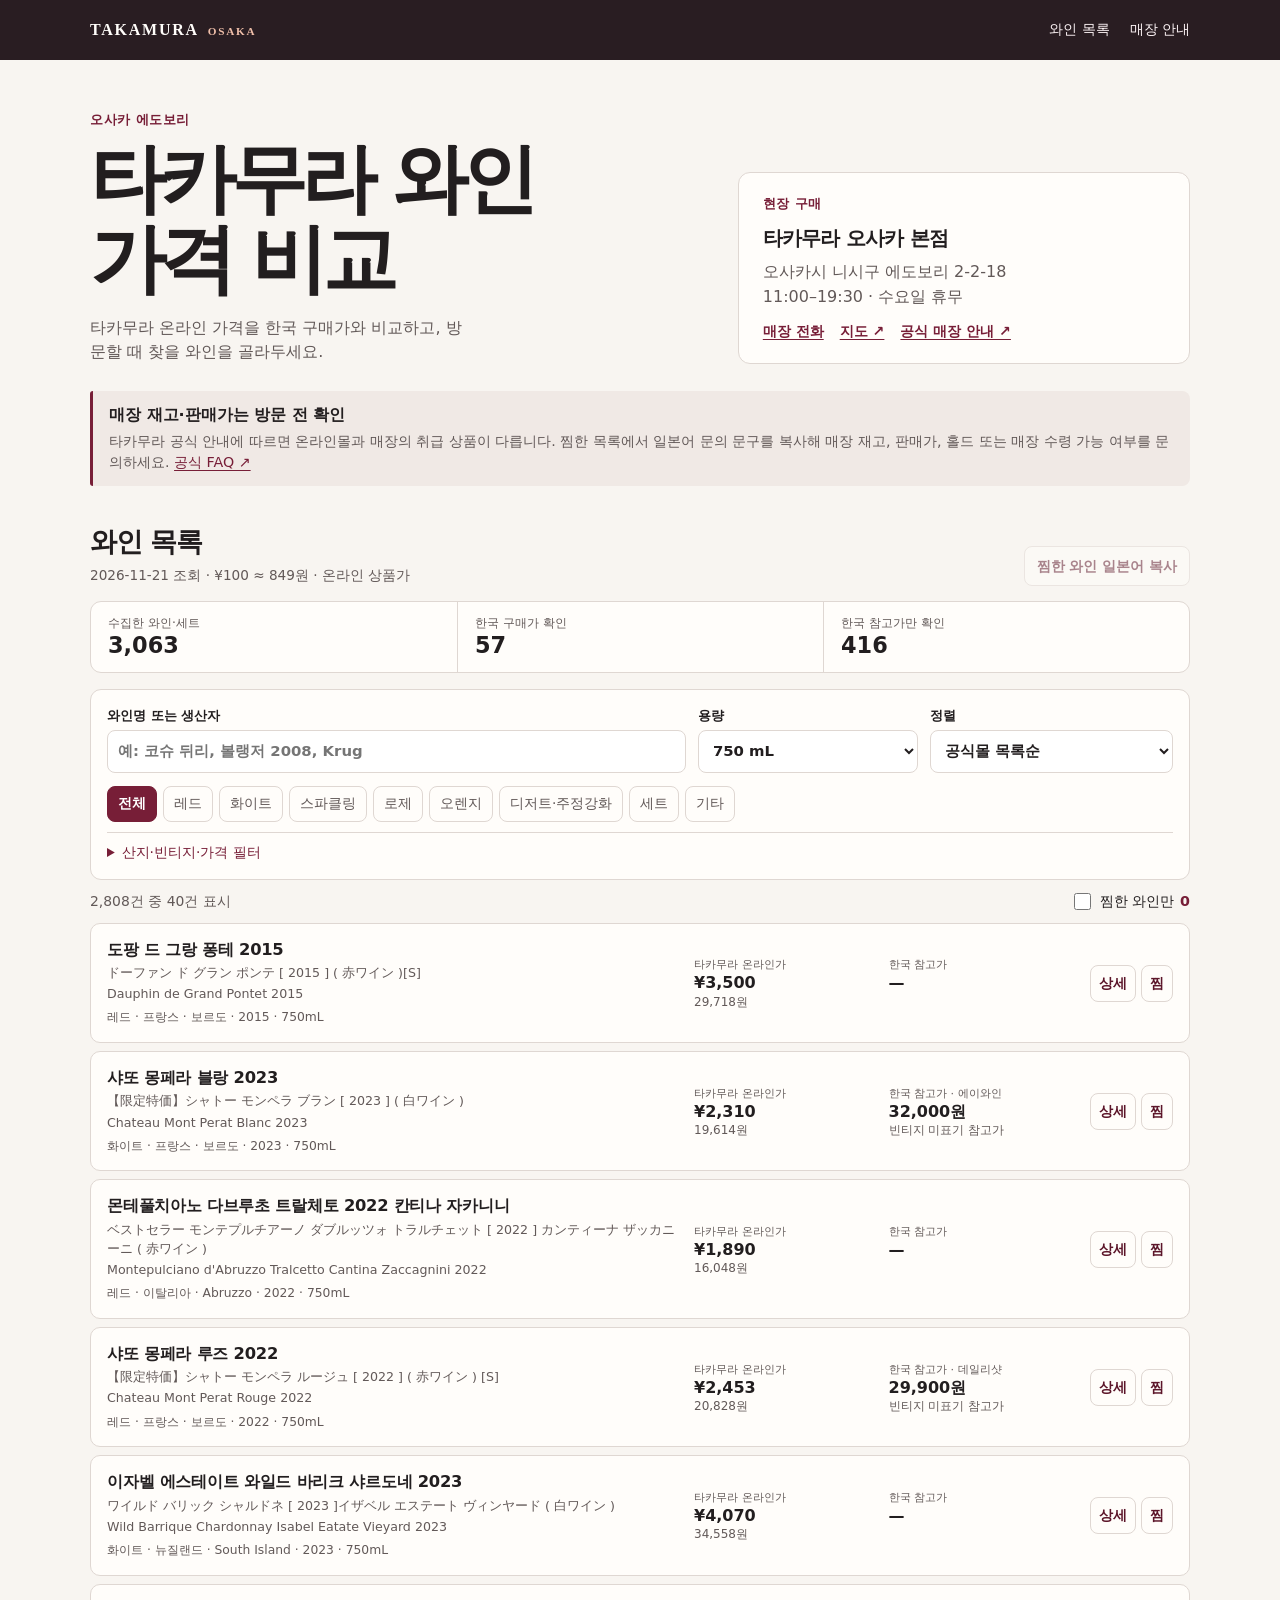
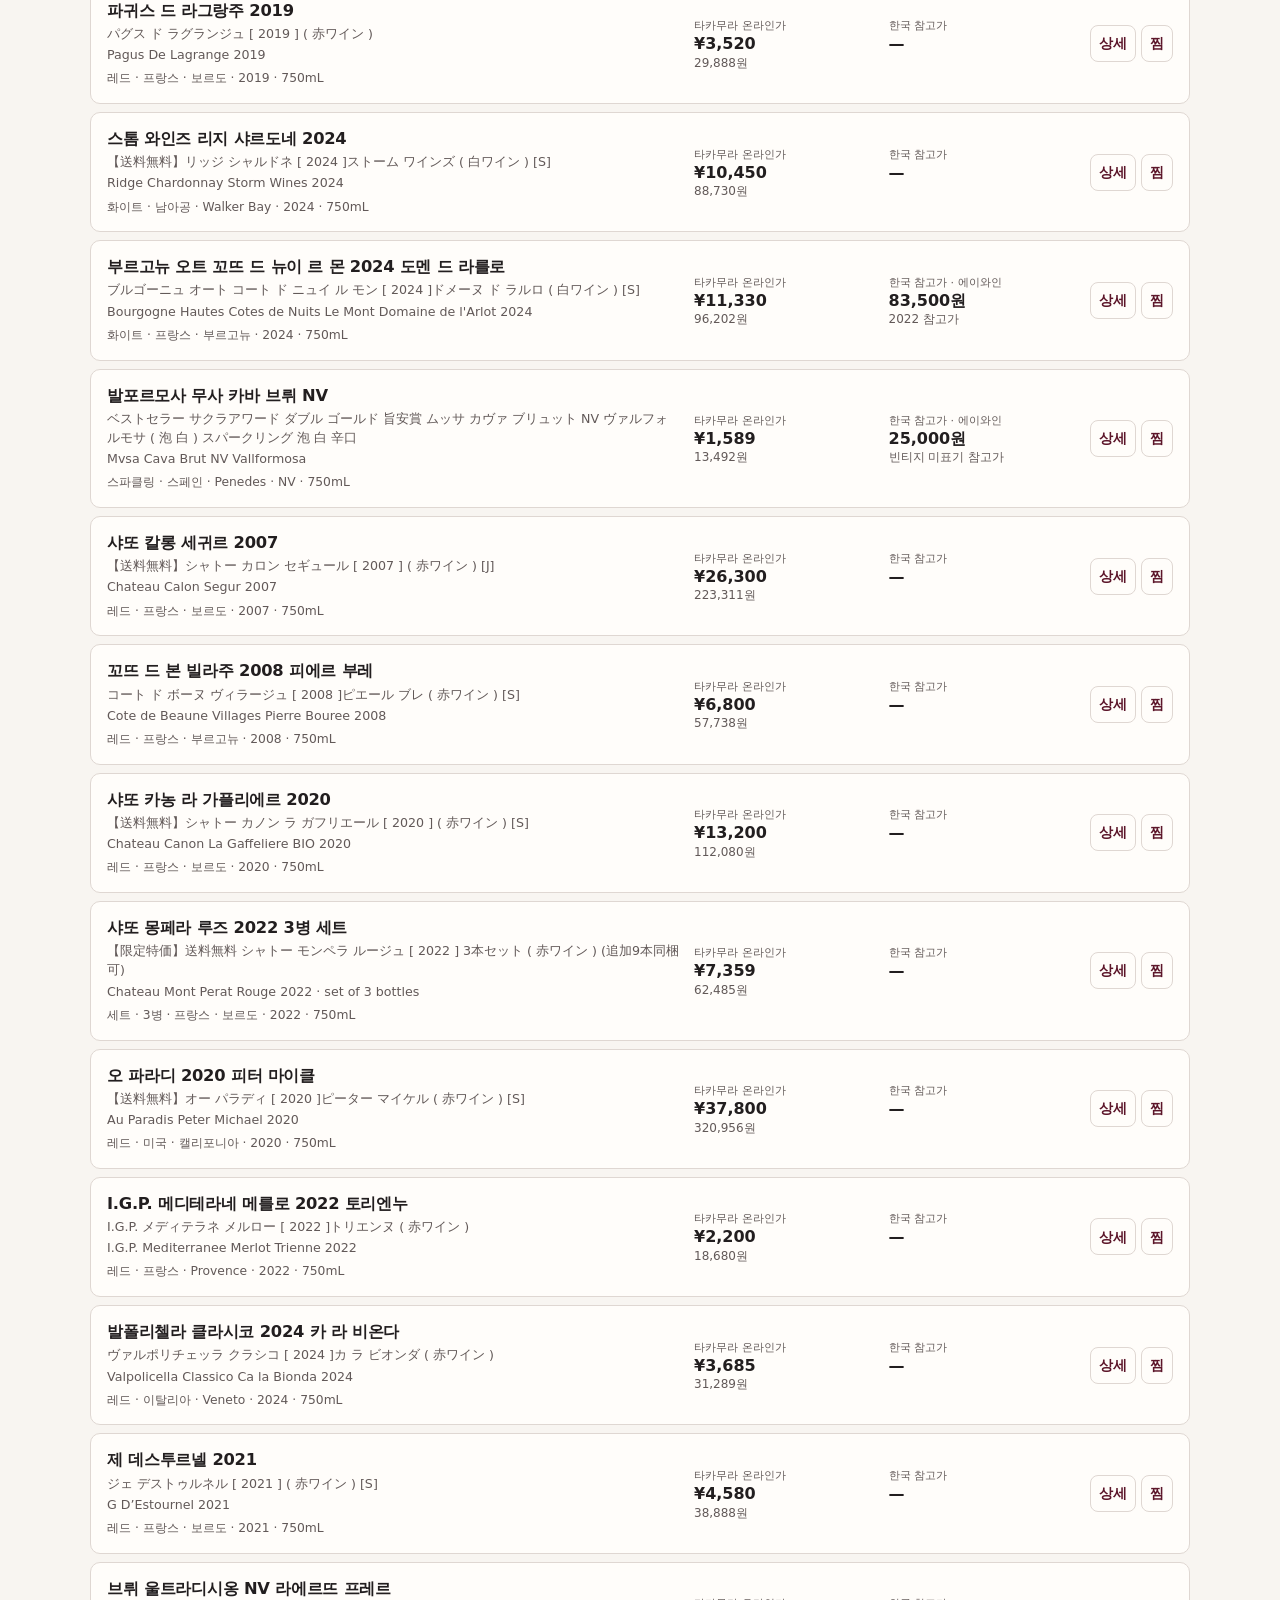
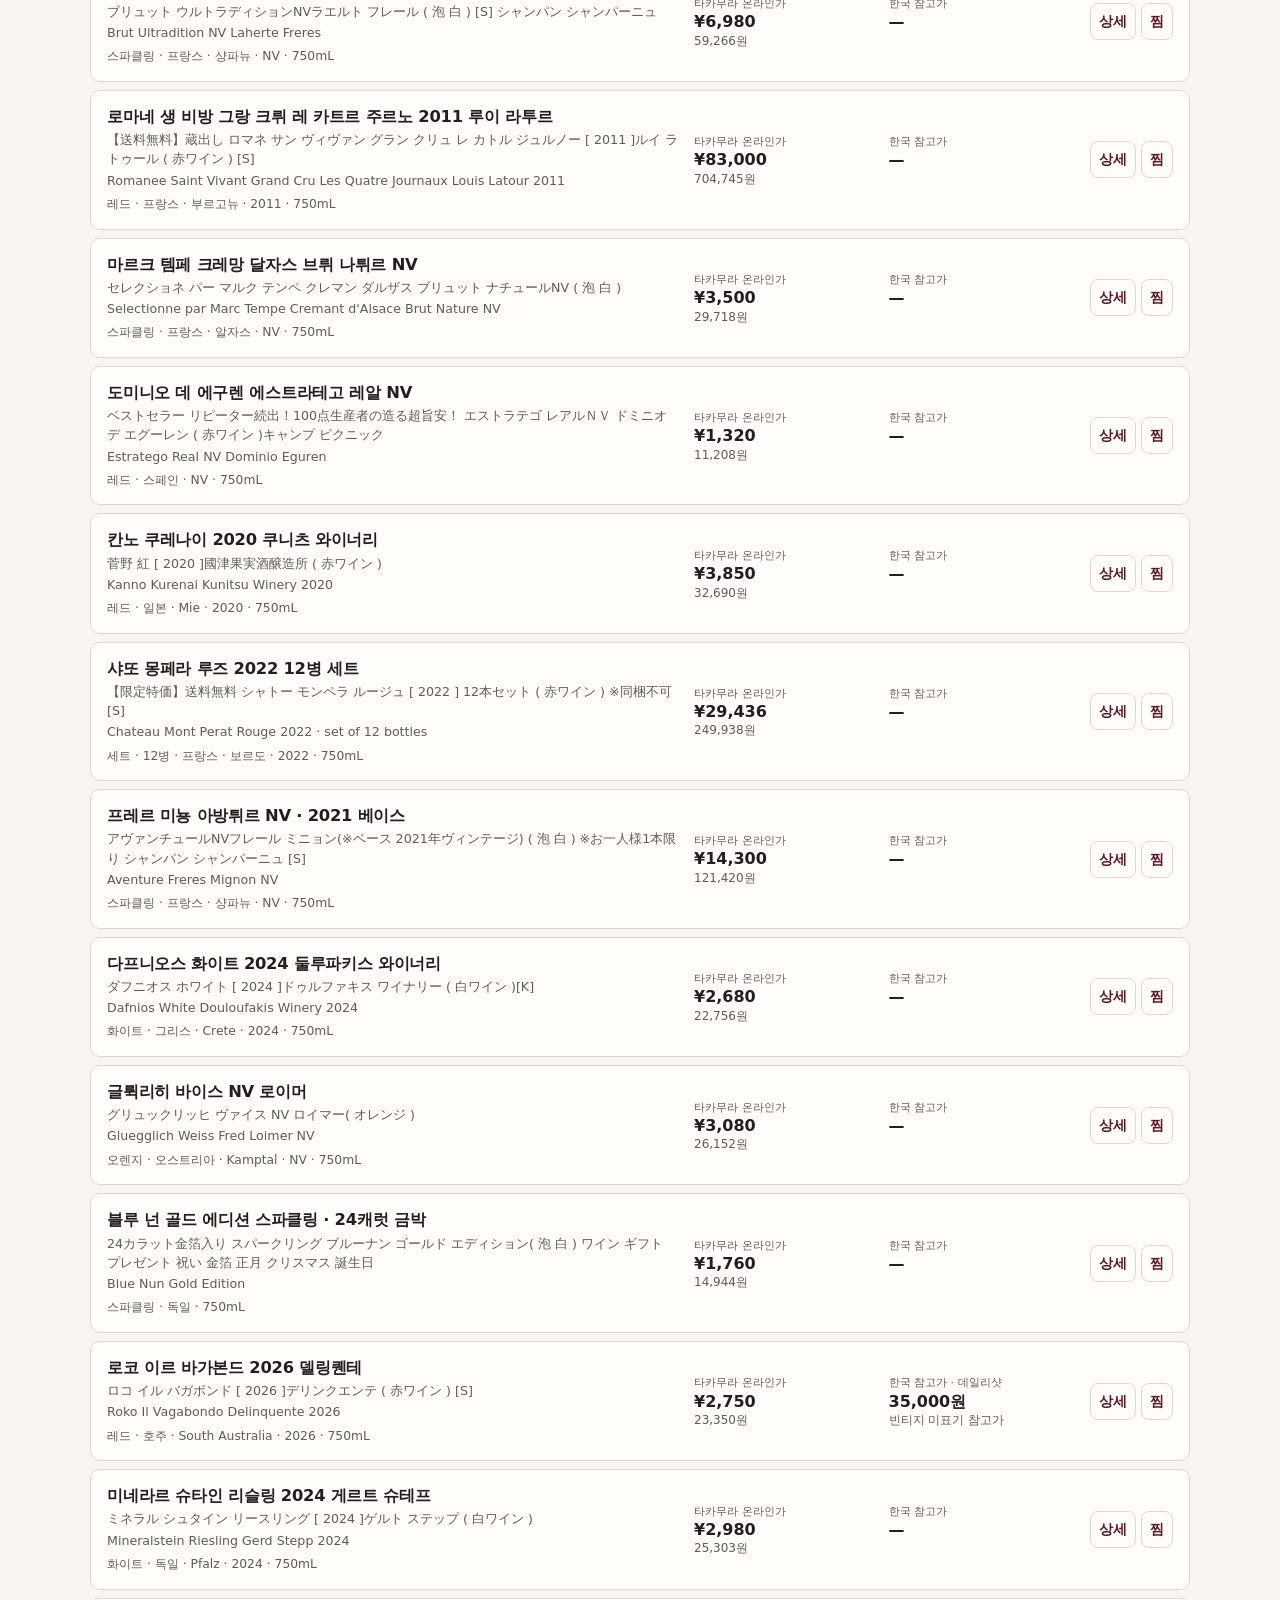
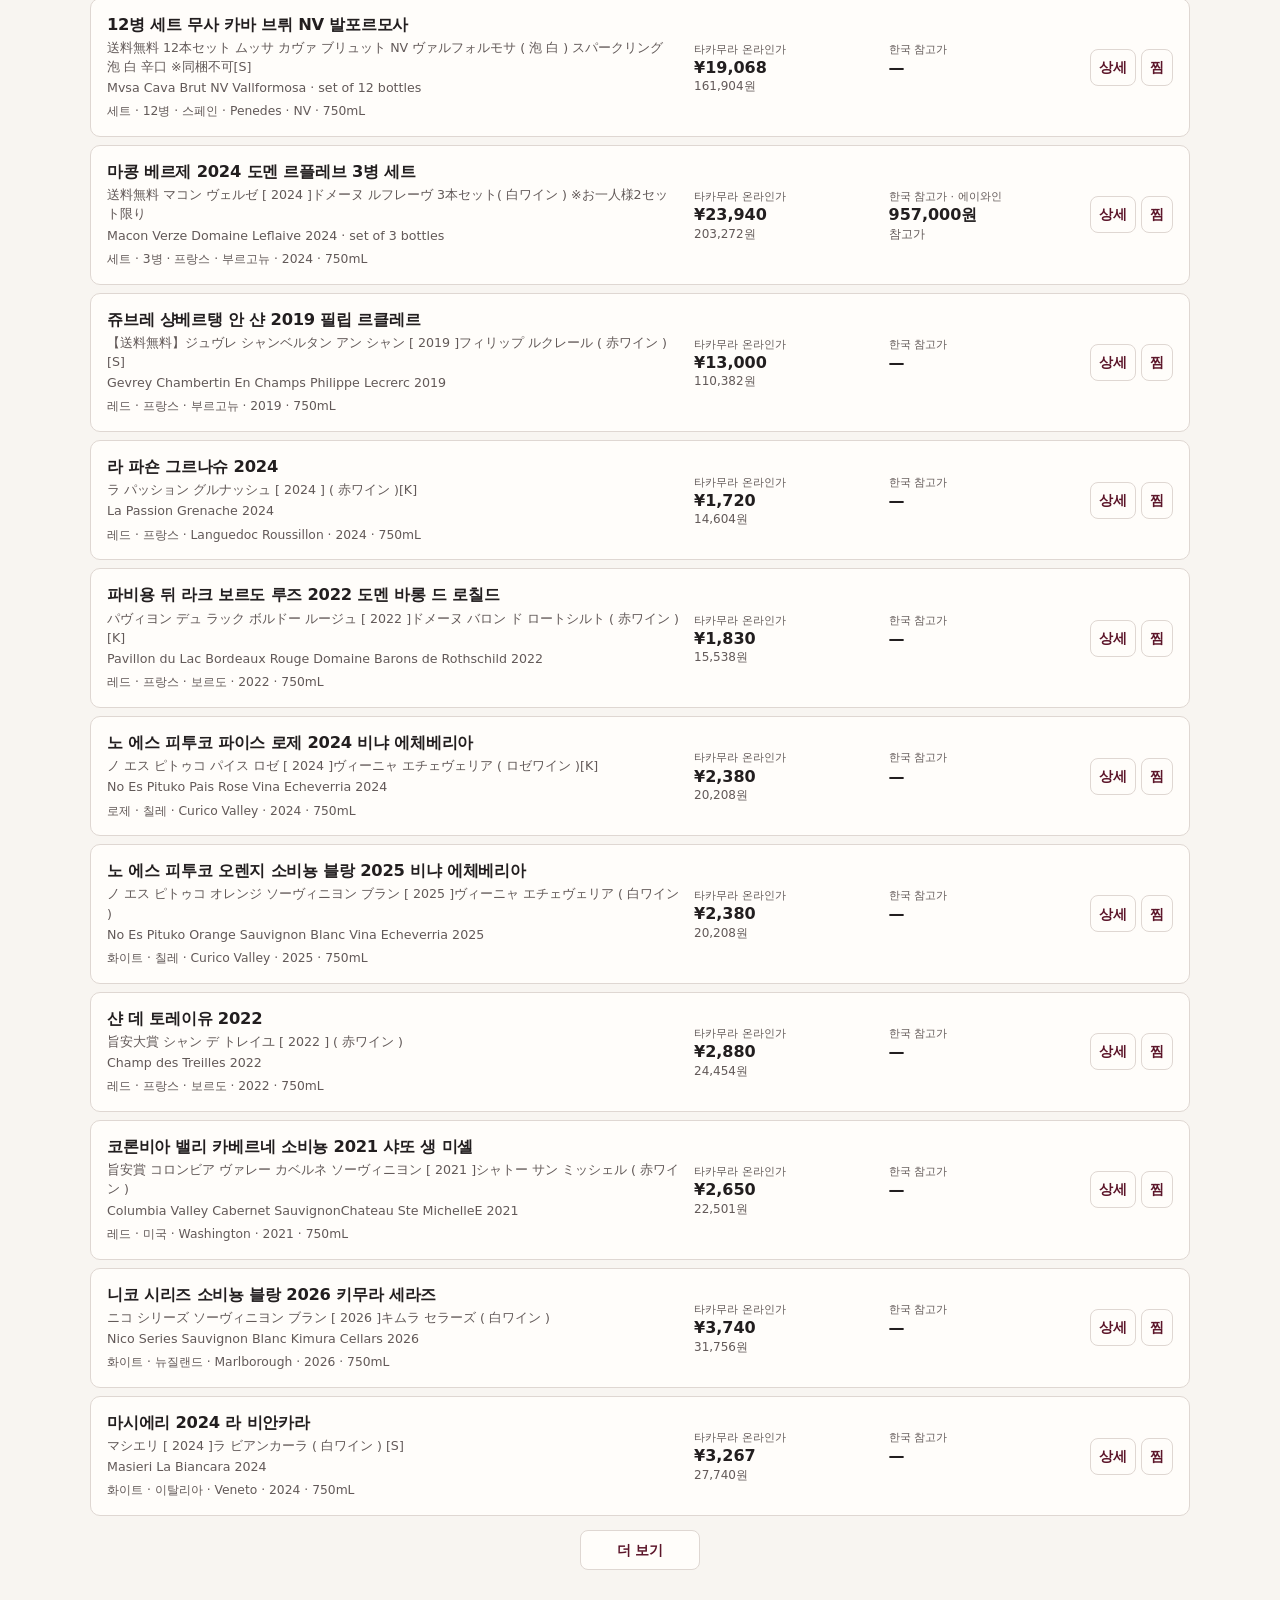
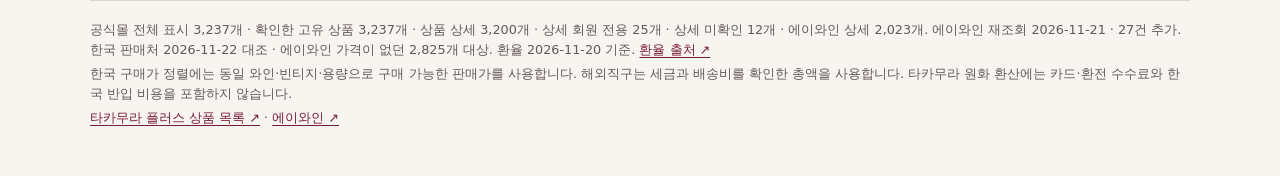
==== index.html @ c2192e4f "Correct Takamura bottle volumes and default to 750 mL" ====
<!doctype html>
<html lang="ko">
<head>
<meta charset="utf-8">
<meta name="viewport" content="width=device-width,initial-scale=1">
<meta name="description" content="오사카 타카무라 와인을 에이와인 가격과 대조하고 매장 방문 목록을 만드는 대시보드">
<title>오사카 타카무라 와인 가격 비교</title>
<style>
:root {
  color-scheme:light;
  --ink:#221e1f;
  --muted:#625958;
  --line:#dfd7d2;
  --paper:#f8f5f1;
  --white:#fffdfa;
  --accent:#771e37;
  --accent-dark:#5c162a;
  --soft:#f3e6e9;
  --positive:#176043;
  font-family:"Pretendard Variable","Noto Sans KR",system-ui,sans-serif;
  line-height:1.52;
}

* {
  box-sizing:border-box;
}

body {
  margin:0;
  color:var(--ink);
  background:var(--paper);
}

[hidden] {
  display:none!important;
}

a {
  color:var(--accent);
  text-underline-offset:.2em;
}

button,select,input {
  font:inherit;
}

button {
  cursor:pointer;
}

button:disabled {
  cursor:default;
  opacity:.5;
}

button:focus-visible,a:focus-visible,select:focus-visible,input:focus-visible,summary:focus-visible {
  outline:3px solid #ac5870;
  outline-offset:2px;
}

.wrap {
  width:min(1100px,calc(100% - 48px));
  margin-inline:auto;
}

.top {
  background:#291d22;
  color:var(--white);
}

.header {
  min-height:60px;
  display:flex;
  align-items:center;
  justify-content:space-between;
  gap:16px;
}

.brand {
  color:inherit;
  text-decoration:none;
  letter-spacing:.11em;
  font-family:Georgia,serif;
  font-weight:bold;
}

.brand em {
  color:#efbea9;
  font-size:.7em;
  font-style:normal;
  margin-left:4px;
}

.header nav {
  display:flex;
  gap:20px;
}

.header nav a {
  color:#fcf3f5;
  text-decoration:none;
  font-size:.88rem;
}

.intro {
  display:grid;
  grid-template-columns:1.15fr .85fr;
  align-items:end;
  gap:36px;
  padding:50px 0 27px;
}

.kicker {
  color:var(--accent);
  font-weight:750;
  letter-spacing:.04em;
  margin:0 0 9px;
  font-size:.81rem;
}

.intro h1 {
  font-size:clamp(2.3rem,6vw,4.75rem);
  line-height:1.06;
  margin:0;
  letter-spacing:-.075em;
}

.intro-copy {
  color:var(--muted);
  max-width:38ch;
  margin:16px 0 0;
}

.visit {
  border:1px solid var(--line);
  background:var(--white);
  padding:21px 24px;
  border-radius:12px;
  scroll-margin-top:10px;
}

.visit h2,.section-head h2 {
  margin:0;
  letter-spacing:-.04em;
}

.visit h2 {
  font-size:1.26rem;
}

.visit p:not(.kicker) {
  margin:7px 0 12px;
  color:var(--muted);
}

.links {
  display:flex;
  gap:10px 16px;
  flex-wrap:wrap;
  font-size:.88rem;
  font-weight:650;
}

.notice {
  background:#f0e9e5;
  border-left:3px solid var(--accent);
  padding:12px 16px;
  border-radius:3px 8px 8px 3px;
  margin:0 0 35px;
}

.notice p {
  margin:3px 0 0;
  font-size:.89rem;
  color:var(--muted);
}

.section-head {
  display:flex;
  align-items:flex-end;
  justify-content:space-between;
  gap:12px;
  margin-bottom:15px;
}

.section-head h2 {
  font-size:1.7rem;
}

.muted {
  color:var(--muted);
  font-size:.85rem;
  margin:3px 0 0;
}

.secondary,.primary {
  min-height:40px;
  padding:7px 12px;
  border-radius:8px;
  font-size:.86rem;
  font-weight:650;
}

.secondary {
  color:var(--accent-dark);
  border:1px solid var(--line);
  background:var(--white);
}

.secondary:hover:enabled {
  background:var(--soft);
}

.primary {
  color:white;
  background:var(--accent);
  border:1px solid var(--accent);
}

.primary:hover {
  background:var(--accent-dark);
}

.stats {
  display:grid;
  grid-template-columns:repeat(3,1fr);
  border:1px solid var(--line);
  border-radius:11px;
  overflow:hidden;
  background:var(--white);
  margin-bottom:16px;
}

.stat {
  padding:12px 17px;
}

.stat+ .stat {
  border-left:1px solid var(--line);
}

.stat span {
  display:block;
  color:var(--muted);
  font-size:.77rem;
}

.stat strong {
  font-size:1.4rem;
  line-height:1.15;
  font-variant-numeric:tabular-nums;
}

.controls {
  border:1px solid var(--line);
  padding:16px;
  border-radius:11px;
  background:var(--white);
}

.control-main {
  display:grid;
  grid-template-columns:minmax(0,1fr) minmax(172px,.38fr) minmax(180px,.42fr);
  gap:12px;
}

.controls label {
  display:grid;
  gap:4px;
  font-size:.82rem;
  font-weight:650;
}

.controls select,.controls input:not([type=checkbox]) {
  min-width:0;
  width:100%;
  min-height:43px;
  color:var(--ink);
  background:#fff;
  border:1px solid var(--line);
  border-radius:8px;
  padding:6px 10px;
  font-size:.93rem;
}

.types {
  display:flex;
  gap:6px;
  flex-wrap:wrap;
  margin:13px 0 2px;
}

.type {
  border:1px solid var(--line);
  border-radius:8px;
  background:var(--white);
  padding:5px 10px;
  min-height:36px;
  font-size:.86rem;
  color:var(--muted);
}

.type[aria-pressed=true] {
  color:white;
  background:var(--accent);
  border-color:var(--accent);
  font-weight:650;
}

.filters {
  margin-top:10px;
  border-top:1px solid var(--line);
  padding-top:9px;
}

.filters summary {
  color:var(--accent);
  font-size:.86rem;
  cursor:pointer;
}

.filter-grid {
  display:grid;
  grid-template-columns:repeat(4,minmax(0,1fr));
  gap:10px;
  margin-top:10px;
  align-items:end;
}

.result-head {
  display:flex;
  justify-content:space-between;
  align-items:center;
  gap:10px;
  margin:10px 0;
}

.result-head p {
  margin:0;
  color:var(--muted);
  font-size:.87rem;
}

.saved-only {
  font-size:.89rem;
  display:flex;
  align-items:center;
  gap:6px;
  white-space:nowrap;
  cursor:pointer;
}

.saved-only input {
  accent-color:var(--accent);
  width:17px;
  height:17px;
}

.saved-only span {
  font-variant-numeric:tabular-nums;
  color:var(--accent);
  font-weight:bold;
}

.results {
  display:grid;
  gap:8px;
}

.wine {
  padding:15px 16px;
  display:grid;
  grid-template-columns:minmax(0,1.5fr) minmax(0,1fr) auto;
  gap:14px;
  align-items:center;
  border:1px solid var(--line);
  border-radius:10px;
  background:var(--white);
}

.wine h3 {
  font-size:1.02rem;
  letter-spacing:-.015em;
  margin:0;
  overflow-wrap:anywhere;
  line-height:1.3;
}

.original-names {
  font-size:.79rem;
  margin:3px 0 5px;
  color:var(--muted);
  overflow-wrap:anywhere;
}

.original-names p {
  margin:0;
}

.original-names p+p {
  margin-top:2px;
}

.meta {
  font-size:.77rem;
  color:var(--muted);
  margin:5px 0 0;
}

.meta span+span::before {
  content:" · ";
}

.prices {
  display:grid;
  grid-template-columns:repeat(2,minmax(0,1fr));
  gap:7px;
  margin:0;
}

.prices div {
  min-width:0;
}

.prices dt {
  font-size:.7rem;
  color:var(--muted);
  white-space:nowrap;
}

.prices dd {
  margin:0;
  font-weight:750;
  font-variant-numeric:tabular-nums;
  font-size:1rem;
  line-height:1.22;
  overflow-wrap:anywhere;
}

.prices small {
  font-weight:500;
  font-size:.75rem;
  display:block;
  margin-top:2px;
  color:var(--muted);
}

.prices .saving {
  color:var(--positive);
  font-weight:750;
}

.prices .premium {
  color:var(--accent);
  font-weight:650;
}

.wine-actions {
  display:flex;
  gap:5px;
  justify-content:flex-end;
}

.wine-actions button {
  white-space:nowrap;
  min-height:37px;
  padding:5px 8px;
}

.wine-actions [aria-pressed=true] {
  background:var(--soft);
  border-color:#bd8595;
}

.footer {
  color:var(--muted);
  font-size:.8rem;
  margin:30px 0;
  padding:14px 0;
  border-top:1px solid var(--line);
}

.footer p {
  margin:5px 0;
}

#more {
  display:block;
  margin:14px auto 0;
  min-width:120px;
}

#empty {
  padding:22px;
  border:1px dashed var(--line);
  border-radius:10px;
  text-align:center;
  color:var(--muted);
}

#visit,#catalog {
  scroll-margin-top:20px;
}

dialog {
  width:min(560px,calc(100% - 25px));
  border:1px solid var(--line);
  border-radius:12px;
  padding:18px 20px;
  background:var(--white);
  color:var(--ink);
  max-height:min(90dvh,700px);
  overflow:auto;
}

dialog::backdrop {
  background:#22131ab8;
}

dialog h2 {
  margin:0;
  font-size:1.4rem;
  line-height:1.22;
  overflow-wrap:anywhere;
}

dialog p {
  margin:7px 0;
  overflow-wrap:anywhere;
}

dialog h3 {
  margin:14px 0 4px;
  font-size:1rem;
}

dialog textarea {
  width:100%;
  border:1px solid var(--line);
  border-radius:8px;
  background:var(--paper);
  padding:8px;
  font-size:.85rem;
  color:var(--ink);
  min-height:98px;
}

.dialog-actions {
  display:flex;
  flex-wrap:wrap;
  gap:8px;
  margin-top:10px;
}

.toast {
  position:fixed;
  z-index:4;
  inset:auto 12px 12px;
  margin:0 auto;
  width:max-content;
  max-width:calc(100vw - 24px);
  background:#291d22;
  color:white;
  padding:9px 13px;
  border-radius:8px;
  font-size:.88rem;
}

@media(max-width:740px) {
  .wrap {
    width:calc(100% - 28px);
  }
  .intro {
    grid-template-columns:1fr;
    gap:15px;
    padding:27px 0 17px;
  }
  .intro h1 br {
    display:none;
  }
  .intro h1 {
    font-size:clamp(2rem,7.5vw,3.4rem);
  }
  .intro-copy {
    margin-top:9px;
  }
  .visit {
    padding:13px 15px;
  }
  .visit p:not(.kicker) {
    margin:3px 0 8px;
  }
  .notice {
    margin-bottom:23px;
  }
  .wine {
    grid-template-columns:minmax(0,1fr) auto;
    gap:8px 10px;
    padding:12px;
  }
  .wine>div:first-child {
    grid-column:1 / -1;
  }
  .prices {
    grid-template-columns:repeat(2,minmax(0,1fr));
    gap:8px;
  }
  .wine-actions {
    align-self:end;
  }
  .control-main {
    grid-template-columns:repeat(2,minmax(0,1fr));
  }
  .search-label {
    grid-column:1 / -1;
  }
  .filter-grid {
    grid-template-columns:repeat(2,minmax(0,1fr));
  }
}

@media(max-width:385px) {
  .header nav {
    gap:9px;
  }
  .header nav a {
    font-size:.79rem;
  }
  .controls {
    padding:11px;
  }
  .control-main {
    grid-template-columns:1fr;
  }
  .wine {
    grid-template-columns:1fr;
  }
  .wine-actions {
    justify-content:flex-start;
  }
  .section-head {
    align-items:start;
  }
  .stat {
    padding:9px 7px;
  }
  .stat strong {
    font-size:1.14rem;
  }
  .stat span {
    font-size:.7rem;
  }
}


</style>
</head>
<body>
<header class="top"><div class="wrap header">
  <a class="brand" href="#top">TAKAMURA <em>OSAKA</em></a>
  <nav aria-label="페이지 이동"><a href="#catalog">와인 목록</a><a href="#visit">매장 안내</a></nav>
</div></header>
<main id="top" class="wrap">
  <section class="intro" aria-labelledby="title">
    <div><p class="kicker">오사카 에도보리</p><h1 id="title">타카무라 와인<br>가격 비교</h1><p class="intro-copy">타카무라 온라인 가격을 한국 구매가와 비교하고, 방문할 때 찾을 와인을 골라두세요.</p></div>
    <section class="visit" id="visit" aria-labelledby="visit-title">
      <p class="kicker">현장 구매</p><h2 id="visit-title">타카무라 오사카 본점</h2>
      <p>오사카시 니시구 에도보리 2-2-18<br>11:00–19:30 · 수요일 휴무</p>
      <div class="links"><a href="tel:+81664433519">매장 전화</a><a target="_blank" rel="noopener" href="https://www.google.com/maps/search/?api=1&amp;query=TAKAMURA+Wine+%26+Coffee+Roasters+Osaka+Edobori">지도 ↗</a><a target="_blank" rel="noopener" href="https://takamuranet.com/shopinfo.html">공식 매장 안내 ↗</a></div>
    </section>
  </section>
  <aside class="notice"><strong>매장 재고·판매가는 방문 전 확인</strong><p>타카무라 공식 안내에 따르면 온라인몰과 매장의 취급 상품이 다릅니다. 찜한 목록에서 일본어 문의 문구를 복사해 매장 재고, 판매가, 홀드 또는 매장 수령 가능 여부를 문의하세요. <a target="_blank" rel="noopener" href="https://takamuraplus.jp/html/page1.html">공식 FAQ ↗</a></p></aside>
  <section id="catalog" aria-labelledby="catalog-title">
    <div class="section-head"><div><h2 id="catalog-title">와인 목록</h2><p id="snapshot" class="muted"></p></div><button type="button" id="copy-list" class="secondary" disabled>찜한 와인 일본어 복사</button></div>
    <div class="stats" id="stats" aria-label="조사 범위"></div>
    <div class="controls">
      <div class="control-main">
        <label class="search-label">와인명 또는 생산자<input type="search" id="search" placeholder="예: 코슈 뒤리, 볼랭저 2008, Krug"></label>
        <label>용량<select id="volume"><option value="750" selected>750 mL</option><option value="large">대용량 · 1,500 mL 이상</option><option value="">전체 용량</option></select></label>
        <label class="sort-label">정렬<select id="sort">
          <option value="catalog">공식몰 목록순</option><option value="kr-pct">한국 구매가 대비 절약률 큰 순</option><option value="kr-savings">한국 구매가 대비 절약액 큰 순</option><option value="yen-asc">타카무라 가격 낮은 순</option><option value="yen-desc">타카무라 가격 높은 순</option><option value="pct">에이와인 대비 절약률 큰 순</option><option value="savings">에이와인 대비 절약액 큰 순</option><option value="estimated">에이와인 대비 절약률 (750mL 가정 포함)</option><option value="awine-asc">에이와인 가격 낮은 순</option><option value="oldest">오래된 빈티지 순</option>
        </select></label>
      </div>
      <div class="types" id="types" aria-label="와인 종류"></div>
      <details class="filters"><summary>산지·빈티지·가격 필터</summary><div class="filter-grid">
        <label>국가<select id="country"><option value="">전체</option></select></label>
        <label>산지<select id="region"><option value="">전체</option></select></label>
        <label>빈티지<select id="vintage"><option value="">전체</option><option value="old">2009년 이전</option></select></label>
        <label>한국 가격<select id="korea"><option value="">전체</option><option value="available">구매가 확인</option><option value="reference">참고가만 확인</option><option value="unmatched">가격 미확인</option></select></label>
        <label>에이와인 비교<select id="comparison"><option value="">전체</option><option value="exact">동일 조건</option><option value="reference">참고 가격</option><option value="unmatched">가격 미확인</option></select></label>
        <label>타카무라 온라인 재고<select id="stock"><option value="">전체</option><option value="available">온라인 주문 가능</option><option value="out">온라인 품절</option><option value="member">상품 상세 회원 전용</option><option value="unknown">미확인</option></select></label>
        <label>최저가 (엔)<input type="number" id="min" min="0" step="1" inputmode="numeric" placeholder="0"></label>
        <label>최고가 (엔)<input type="number" id="max" min="0" step="1" inputmode="numeric" placeholder="제한 없음"></label>
        <button type="button" id="reset" class="secondary">필터 초기화</button>
      </div></details>
    </div>
    <div class="result-head"><p id="count" aria-live="polite"></p><label class="saved-only"><input id="saved-only" type="checkbox">찜한 와인만 <span id="saved-count">0</span></label></div>
    <p id="empty" hidden>조건에 맞는 와인이 없습니다.</p><div id="results" class="results"></div>
    <button type="button" id="more" class="secondary" hidden>더 보기</button>
  </section>
  <footer class="footer"><p id="basis"></p><p>한국 구매가 정렬에는 동일 와인·빈티지·용량으로 구매 가능한 판매가를 사용합니다. 해외직구는 세금과 배송비를 확인한 총액을 사용합니다. 타카무라 원화 환산에는 카드·환전 수수료와 한국 반입 비용을 포함하지 않습니다.</p><p><a href="https://takamuraplus.jp/shopbrand/all_items/" target="_blank" rel="noopener">타카무라 플러스 상품 목록 ↗</a> · <a href="https://awine.kr/" target="_blank" rel="noopener">에이와인 ↗</a></p></footer>
</main>
<dialog id="wine-dialog" aria-labelledby="detail-title">
  <section id="detail-content"></section>
  <div class="dialog-actions"><button id="copy-wine" type="button" class="primary">일본어 문의 문구 복사</button><button id="close-dialog" type="button" class="secondary">닫기</button></div>
</dialog>
<p id="toast" class="toast" role="status" hidden></p>
<script id="wine-data" type="application/json">{"meta":{"catalogTotal":3237,"catalogPages":65,"listingCount":3237,"detailsCount":3200,"wineCount":3063,"memberOnly":25,"detailsUnavailable":12,"distinctListingCounts":[3237],"checkedDate":"2026-11-21","fx":{"krwPerYen":8.4909,"date":"2026-11-20","url":"https://kr.investing.com/currencies/jpy-krw-historical-data"},"awineRecheck":{"targets":1111,"candidatePages":1693,"readPages":1679,"date":"2026-11-21","added":27},"awinePages":2023,"exact":1,"reference":237,"sets":184,"pricedSets":9,"estimated":42,"korea":{"date":"2026-11-22","targets":2825,"purchase":56,"reference":179,"offers":1421,"pages":1482,"pagesByHost":{"m.kihya.com":272,"dailyshot.co":948,"gooddealwine.store":262},"candidates":1513},"wineNames":{"korean":3063,"englishSupplemented":188,"spellings":[["샤또","샤토"],["무똥","무통"],["로칠드","로쉴드","로트실트","롯쉴드"],["오브리옹","오 브리옹","오브리용","오브리온"],["라투르","라뚜르"],["퐁테 카네","뽕떼 까네","퐁테 까네","폰테 카네"],["피숑","피쏭"],["꽁떼스","콩테스","꽁테스"],["라랑드","랄랑드"],["꼬스 데스투르넬","코스 데스투르넬","코스 데스투르넬르","꼬스 데스뚜르넬"],["린치 바쥬","린치 바주","랑슈 바쥬"],["라스까스","라스 카즈","라스 카스"],["칼롱 세귀르","칼롱 세규르","깔롱 세귀르","칼롱 세기르"],["끌레르 밀롱","끄레르 밀롱","클레르 밀롱"],["팔머","팔메","팔메르"],["쥬브레","쥐브레","쥬브레이","주브레"],["샹베르탱","샹베르땡","샹베르텡"],["본 로마네","보느 로마네","보느로마네","본 로마니"],["뉘 생 조르주","뉘 쌩 조르쥐","뉘 쌩 조르주"],["샹볼 뮈지니","샹볼 뮈지니에","샹볼 뮤지니"],["퓔리니","뿔리니","풀리니","퓔리니에"],["몽라쉐","몽라셰","몽라체","몽라쎄"],["샤사뉴","샤샤뉴","샤싸뉴"],["뫼르소","뫼르쏘","므르소"],["꼬르통","코르통","꼬르똥"],["부르고뉴","부르고뉘","버건디"],["그랑 크뤼","그랑 크루"],["프리미에 크뤼","프리미에 크루","프르미에 크뤼","프리미어 크뤼"],["끌로","클로"],["도멘","도메인"],["샤르도네","샤도네이","샤도네","샤르도네이"],["카베르네","까베르네","카버네","까버네"],["소비뇽","쇼비뇽"],["메를로","멜롯","메를롯","메를로트"],["피노 누아","피노 누아르"],["슈냉","쉐냉"],["뮈스카데","뮤스카데"],["뫼니에","뮈니에","뮤니에"],["샹파뉴","샴페인","상파뉴"],["뀌베","큐베","퀴베"],["브뤼","브뤼트","브룻"],["비에이 비뉴","비에유 비뉴","비에유 빈뉴","비에이 빈뉴"],["노즈","노제"],["루즈","루주"],["쁘띠","프티","프띠","쁘티"],["꼬뜨","코트","꼬트","코뜨"],["볼랭저","볼랭져","볼링저","볼랑제"],["라에르뜨","라에르트","라헤르트","라에르떼"],["로드레","로데레르","로더러","로드레르"],["돔 페리뇽","동 페리뇽","돈 페리뇽"],["크룩","크루그","크뤽"],["살롱","살론"],["셀로스","셀로쓰"],["베레슈","베레쉬"],["들라모뜨","델라모뜨","델라모트","들라모트"],["루이나","뤼나르","루이나르"],["폴 로저","뽈 로제","폴 로제"],["로랑 페리에","로랑 페리어"],["끼안티","키안티","치안티"],["바롤로","바로로"],["사시까이아","사시카이아"],["오퍼스 원","오푸스 원","오파스 원"],["오버추어","오버츄어"],["케이머스","케이무스"],["코슈 뒤리","코쉬 뒤리","코슈 듀리"],["푸리에","후리에","푸리예"],["필립 파칼레","필리프 파칼레","필립 빠칼레"],["프레데릭 코사르","프레데릭 코사르트"],["아르망 루소","아르망 루쏘"],["아르누 라쇼","아르노 라쇼","아흐누 라쇼"],["르플레브","르플레브르"],["메오 까뮈제","메오 카뮈제","메오 카뮤제"],["프리에르 로크","프리외레 로크","프리외레 록","프리외레 호끄","프리에르 록"],["라브노","라브노우"],["르루아","르로이","르루와"],["조르주 루미에","조르쥬 루미에"],["리아르","리야르"],["부샤르","부샤"],["조셉","조제프"],["쥘리앵","줄리앙","쥴리앙"],["콜랭","콜린","꼴랭"],["뱅상","방상","뱅쌍"],["벨 에포크","벨 에뽀끄","벨 에포끄"],["논빈티지","논빈"],["알디","아르디"],["매그넘","마그넘"]]}},"wines":[{"id":"000000022088","jp":"送料無料 47弾 金賞＋シャトー モンペラ入り！ボルドー満喫 10本 赤ワイン セット (追加2本同梱可) [T]","yen":12800,"onlineStock":"available","url":"https://takamuraplus.jp/shopdetail/000000022088/","en":"","vivino":null,"country":"프랑스","region":"보르도","area":"","producer":"","vintage":null,"type":"set","volume":null,"pack":null,"koName":"샤또 몽페라와 금상 수상 보르도 레드 세트 47탄 · 10병","enName":"Bordeaux Red Discovery Set with Château Mont-Pérat and Gold Medal Wines, Edition 47 · 10 bottles","enNameSupplemented":true,"koAliases":["47弾 금상 + 샤또 몽페라 入리! 보르도 満喫 10本 레드 와인 세트"]},{"id":"000000024948","jp":"ドーファン ド グラン ポンテ [ 2015 ] ( 赤ワイン )[S]","yen":3500,"onlineStock":"available","url":"https://takamuraplus.jp/shopdetail/000000024948/","en":"Dauphin de Grand Pontet","vivino":null,"country":"프랑스","region":"보르도","area":"フランス／ボルドー／サンテミリオン","producer":"シャトー グラン ポンテ","vintage":"2015","type":"red","volume":750,"pack":null,"koName":"도팡 드 그랑 퐁테 2015","enName":"Dauphin de Grand Pontet 2015","koAliases":["샤또 그랑 퐁테"]},{"id":"000000033604","jp":"【限定特価】シャトー モンペラ ブラン [ 2023 ] ( 白ワイン )","yen":2310,"onlineStock":"available","url":"https://takamuraplus.jp/shopdetail/000000033604/","en":"Chateau Mont Perat Blanc","vivino":null,"country":"프랑스","region":"보르도","area":"フランス／ボルドー／コート ド ボルドー","producer":"シャトーモンペラ","vintage":"2023","type":"white","volume":750,"pack":null,"awine":{"url":"https://awine.kr/wine/샤또-몽페라-블랑-chateau-mont-perat-blanc/","name":"샤또 몽페라 블랑","en":"Chateau Mont Perat blanc","price":32000,"stock":"available","vintage":null,"volume":null,"pack":false,"date":"2026-11-21","status":"reference","estimated":false,"notes":["빈티지 미표기","용량 미표기"]},"koName":"샤또 몽페라 블랑 2023","enName":"Chateau Mont Perat Blanc 2023","koAliases":["샤또 몽페라"]},{"id":"000000005689","jp":"ベストセラー モンテプルチアーノ ダブルッツォ トラルチェット [ 2022 ] カンティーナ ザッカニーニ ( 赤ワイン )","yen":1890,"onlineStock":"available","url":"https://takamuraplus.jp/shopdetail/000000005689/","en":"Montepulciano d'Abruzzo Tralcetto Cantina Zaccagnini","vivino":null,"country":"이탈리아","region":"Abruzzo","area":"イタリア／アブルッツォ","producer":"カンティーナ・ザッカニーニ","vintage":"2022","type":"red","volume":750,"pack":null,"koName":"몬테풀치아노 다브루초 트랄체토 2022 칸티나 자카니니","enName":"Montepulciano d'Abruzzo Tralcetto Cantina Zaccagnini 2022","koAliases":["칸티나 자카니니"]},{"id":"000000006354","jp":"送料無料 第178弾 タカムラ スタッフ厳選！！自慢の 金賞ボルドー６本 赤ワイン セット[T]","yen":7980,"onlineStock":"available","url":"https://takamuraplus.jp/shopdetail/000000006354/","en":"","vivino":null,"country":"프랑스","region":"보르도","area":"","producer":"","vintage":null,"type":"set","volume":null,"pack":null,"koName":"타카무라 엄선 금상 수상 보르도 레드 세트 178탄 · 6병","enName":"Takamura Gold Medal Bordeaux Red Selection, Edition 178 · 6 bottles","enNameSupplemented":true,"koAliases":["第178弾 타카무라 스타프 엄선 !!自慢노 금상 보르도 6本 레드 와인 세트"]},{"id":"000000031771","jp":"【限定特価】シャトー モンペラ ルージュ [ 2022 ] ( 赤ワイン ) [S]","yen":2453,"onlineStock":"available","url":"https://takamuraplus.jp/shopdetail/000000031771/","en":"Chateau Mont Perat Rouge","vivino":null,"country":"프랑스","region":"보르도","area":"フランス／ボルドー／コート ド ボルドー","producer":"シャトー モンペラ","vintage":"2022","type":"red","volume":750,"pack":null,"korea":{"reference":{"name":"샤또 몽페라 루즈","en":"Chateau Mont-Perat Rouge","price":29900,"stock":"available","method":"국내 픽업","vintage":null,"volume":750,"url":"https://dailyshot.co/m/item/7971","store":"dailyshot","date":"2026-11-22","quantity":2,"notes":["빈티지 미표기"]}},"koName":"샤또 몽페라 루즈 2022","enName":"Chateau Mont Perat Rouge 2022","koAliases":["샤또 몽페라"]},{"id":"000000032609","jp":"ワイルド バリック シャルドネ [ 2023 ]イザベル エステート ヴィンヤード ( 白ワイン )","yen":4070,"onlineStock":"available","url":"https://takamuraplus.jp/shopdetail/000000032609/","en":"Wild Barrique Chardonnay Isabel Eatate Vieyard","vivino":null,"country":"뉴질랜드","region":"South Island","area":"ニュージーランド／南島／マールボロ","producer":"イザベル エステート ヴィンヤード","vintage":"2023","type":"white","volume":750,"pack":null,"koName":"이자벨 에스테이트 와일드 바리크 샤르도네 2023","enName":"Wild Barrique Chardonnay Isabel Eatate Vieyard 2023","koAliases":["와일드 바리크 샤르도네 2023 이자베르 에스테이트 빈야드","이자베르 에스테이트 빈야드"]},{"id":"000000033725","jp":"パグス ド ラグランジュ [ 2019 ] ( 赤ワイン )","yen":3520,"onlineStock":"available","url":"https://takamuraplus.jp/shopdetail/000000033725/","en":"Pagus De Lagrange","vivino":null,"country":"프랑스","region":"보르도","area":"フランス／ボルドー","producer":"シャトー ラグランジュ","vintage":"2019","type":"red","volume":750,"pack":null,"koName":"파귀스 드 라그랑주 2019","enName":"Pagus De Lagrange 2019","koAliases":["샤또 라그랑주"]},{"id":"000000033382","jp":"【送料無料】リッジ シャルドネ [ 2024 ]ストーム ワインズ ( 白ワイン ) [S]","yen":10450,"onlineStock":"available","url":"https://takamuraplus.jp/shopdetail/000000033382/","en":"Ridge Chardonnay Storm Wines","vivino":null,"country":"남아공","region":"Walker Bay","area":"南アフリカ／ウォーカーベイ／ヘメル アン アード","producer":"ストーム ワインズ","vintage":"2024","type":"white","volume":750,"pack":null,"koName":"스톰 와인즈 리지 샤르도네 2024","enName":"Ridge Chardonnay Storm Wines 2024","koAliases":["리지 샤르도네 2024 스톰 와인즈","스톰 와인즈"]},{"id":"000000033510","jp":"ブルゴーニュ オート コート ド ニュイ ル モン [ 2024 ]ドメーヌ ド ラルロ ( 白ワイン ) [S]","yen":11330,"onlineStock":"available","url":"https://takamuraplus.jp/shopdetail/000000033510/","en":"Bourgogne Hautes Cotes de Nuits Le Mont Domaine de l'Arlot","vivino":null,"country":"프랑스","region":"부르고뉴","area":"フランス／ブルゴーニュ","producer":"ドメーヌ ド ラルロ","vintage":"2024","type":"white","volume":750,"pack":null,"awine":{"url":"https://awine.kr/wine/아를로-부르고뉴-오뜨-꼬뜨-드-뉘-2022-domaine-de-larlot-le-mont-bourgogne-hautes-cotes-de-nuits-2022/","name":"아를로 부르고뉴 오뜨 꼬뜨 드 뉘 2022","en":"Domaine de l'Arlot Le Mont Bourgogne Hautes-Côtes de Nuits 2022","price":83500,"stock":"available","vintage":"2022","volume":null,"pack":false,"date":"2026-11-21","status":"reference","estimated":false,"notes":["빈티지 차이","용량 미표기"]},"koName":"부르고뉴 오트 꼬뜨 드 뉴이 르 몬 2024 도멘 드 라를로","enName":"Bourgogne Hautes Cotes de Nuits Le Mont Domaine de l'Arlot 2024","koAliases":["도멘 드 라를로","아를로 부르고뉴 오뜨 꼬뜨 드 뉘 2024"]},{"id":"000000021400","jp":"送料無料 第183弾 厳選＆お手頃 6本 赤ワイン セット (追加6本同梱可) [T]","yen":6600,"onlineStock":"available","url":"https://takamuraplus.jp/shopdetail/000000021400/","en":"","vivino":null,"country":"","region":"","area":"","producer":"","vintage":null,"type":"set","volume":null,"pack":null,"koName":"타카무라 가성비 레드 와인 세트 183탄 · 6병","enName":"Selected Value Red Wine Set, Edition 183 · 6 bottles","enNameSupplemented":true,"koAliases":["第183弾 엄선 &오手頃 6本 레드 와인 세트"]},{"id":"000000022283","jp":"送料無料 第184弾 厳選＆お手頃 6本 白ワイン セット (追加6本同梱可) [T]","yen":6600,"onlineStock":"available","url":"https://takamuraplus.jp/shopdetail/000000022283/","en":"","vivino":null,"country":"","region":"","area":"","producer":"","vintage":null,"type":"set","volume":null,"pack":null,"koName":"타카무라 가성비 화이트 와인 세트 184탄 · 6병","enName":"Selected Value White Wine Set, Edition 184 · 6 bottles","enNameSupplemented":true,"koAliases":["第184弾 엄선 &오手頃 6本 화이트 와인 세트"]},{"id":"000000004213","jp":"ベストセラー サクラアワード ダブル ゴールド 旨安賞 ムッサ カヴァ ブリュット NV ヴァルフォルモサ ( 泡 白 ) スパークリング 泡 白 辛口","yen":1589,"onlineStock":"available","url":"https://takamuraplus.jp/shopdetail/000000004213/","en":"Mvsa Cava Brut NV Vallformosa","vivino":null,"country":"스페인","region":"Penedes","area":"スペイン／ペネデス","producer":"ヴァルフォルモサ","vintage":"NV","type":"sparkling","volume":750,"pack":null,"awine":{"url":"https://awine.kr/wine/무사-까바-브륏-mvsa-de-vallformosa-cava-brut-n-v/","name":"무사 까바 브륏","en":"MVSA de Vallformosa Cava Brut N.V.","price":25000,"stock":"available","vintage":null,"volume":null,"pack":false,"date":"2026-11-21","status":"reference","estimated":false,"notes":["빈티지 미표기","용량 미표기"]},"koName":"발포르모사 무사 카바 브뤼 NV","enName":"Mvsa Cava Brut NV Vallformosa","koAliases":["무사 카바 브뤼 NV 발포르모사","발포르모사","무사 까바 브륏 NV","논빈티지"]},{"id":"000000030825","jp":"【送料無料】シャトー カロン セギュール [ 2007 ] ( 赤ワイン ) [J]","yen":26300,"onlineStock":"available","url":"https://takamuraplus.jp/shopdetail/000000030825/","en":"Chateau Calon Segur","vivino":null,"country":"프랑스","region":"보르도","area":"フランス／ボルドー／サンテステフ","producer":"シャトー・カロン・セギュール","vintage":"2007","type":"red","volume":750,"pack":null,"koName":"샤또 칼롱 세귀르 2007","enName":"Chateau Calon Segur 2007","koAliases":["샤또 칼롱 세귀르","샤또 깔롱 세귀르 2007"]},{"id":"000000032319","jp":"コート ド ボーヌ ヴィラージュ [ 2008 ]ピエール ブレ ( 赤ワイン ) [S]","yen":6800,"onlineStock":"available","url":"https://takamuraplus.jp/shopdetail/000000032319/","en":"Cote de Beaune Villages Pierre Bouree","vivino":null,"country":"프랑스","region":"부르고뉴","area":"フランス／ブルゴーニュ／コート ド ボーヌ","producer":"ピエール ブレ","vintage":"2008","type":"red","volume":750,"pack":null,"koName":"꼬뜨 드 본 빌라주 2008 피에르 부레","enName":"Cote de Beaune Villages Pierre Bouree 2008","koAliases":["피에르 부레"]},{"id":"000000020832","jp":"【送料無料】シャトー カノン ラ ガフリエール [ 2020 ] ( 赤ワイン ) [S]","yen":13200,"onlineStock":"available","url":"https://takamuraplus.jp/shopdetail/000000020832/","en":"Chateau Canon La Gaffeliere BIO","vivino":null,"country":"프랑스","region":"보르도","area":"フランス／ボルドー／サンテミリオン","producer":"シャトー カノン ラ ガフリエール","vintage":"2020","type":"red","volume":750,"pack":null,"koName":"샤또 카농 라 가플리에르 2020","enName":"Chateau Canon La Gaffeliere BIO 2020","koAliases":["샤또 카농 라 가플리에르"]},{"id":"000000032917","jp":"【限定特価】送料無料 シャトー モンペラ ルージュ [ 2022 ] 3本セット ( 赤ワイン ) (追加9本同梱可)","yen":7359,"onlineStock":"available","url":"https://takamuraplus.jp/shopdetail/000000032917/","en":"Chateau Mont Perat Rouge","vivino":null,"country":"프랑스","region":"보르도","area":"フランス／ボルドー／コート ド ボルドー","producer":"シャトー モンペラ","vintage":"2022","type":"set","volume":750,"pack":3,"koName":"샤또 몽페라 루즈 2022 3병 세트","enName":"Chateau Mont Perat Rouge 2022 · set of 3 bottles","koAliases":["샤또 몽페라"]},{"id":"000000029515","jp":"【送料無料】オー パラディ [ 2020 ]ピーター マイケル ( 赤ワイン ) [S]","yen":37800,"onlineStock":"available","url":"https://takamuraplus.jp/shopdetail/000000029515/","en":"Au Paradis Peter Michael","vivino":null,"country":"미국","region":"캘리포니아","area":"アメリカ／カリフォルニア／ナパ ヴァレー","producer":"ピーター マイケル","vintage":"2020","type":"red","volume":750,"pack":null,"koName":"오 파라디 2020 피터 마이클","enName":"Au Paradis Peter Michael 2020","koAliases":["피터 마이클"]},{"id":"000000033555","jp":"I.G.P. メディテラネ メルロー [ 2022 ]トリエンヌ ( 赤ワイン )","yen":2200,"onlineStock":"available","url":"https://takamuraplus.jp/shopdetail/000000033555/","en":"I.G.P. Mediterranee Merlot Trienne","vivino":null,"country":"프랑스","region":"Provence","area":"フランス／プロヴァンス地方","producer":"トリエンヌ","vintage":"2022","type":"red","volume":750,"pack":null,"koName":"I.G.P. 메디테라네 메를로 2022 토리엔누","enName":"I.G.P. Mediterranee Merlot Trienne 2022","koAliases":["토리엔누"]},{"id":"000000033087","jp":"ヴァルポリチェッラ クラシコ [ 2024 ]カ ラ ビオンダ ( 赤ワイン )","yen":3685,"onlineStock":"available","url":"https://takamuraplus.jp/shopdetail/000000033087/","en":"Valpolicella Classico Ca la Bionda","vivino":null,"country":"이탈리아","region":"Veneto","area":"イタリア／ヴェネト","producer":"カ ラ ビオンダ","vintage":"2024","type":"red","volume":750,"pack":null,"koName":"발폴리첼라 클라시코 2024 카 라 비온다","enName":"Valpolicella Classico Ca la Bionda 2024","koAliases":["카 라 비온다"]},{"id":"000000026858","jp":"ジェ デストゥルネル [ 2021 ] ( 赤ワイン ) [S]","yen":4580,"onlineStock":"available","url":"https://takamuraplus.jp/shopdetail/000000026858/","en":"G D’Estournel","vivino":null,"country":"프랑스","region":"보르도","area":"フランス／ボルドー／メドック","producer":"シャトー コス デ ストゥルネル","vintage":"2021","type":"red","volume":750,"pack":null,"koName":"제 데스투르넬 2021","enName":"G D’Estournel 2021","koAliases":["샤또 꼬스 데스투르넬"]},{"id":"000000033461","jp":"送料無料 第87弾 金賞入り！ 超お値打ち 10本 辛口 スパークリングワイン セット (追加2本同梱可) 飲み比べ デイリーワイン ワインセット [T]","yen":12800,"onlineStock":"available","url":"https://takamuraplus.jp/shopdetail/000000033461/","en":"","vivino":null,"country":"","region":"","area":"","producer":"","vintage":null,"type":"set","volume":null,"pack":null,"koName":"금상 수상 와인 포함 드라이 스파클링 세트 87탄 · 10병","enName":"Dry Sparkling Discovery Set with Gold Medal Wines, Edition 87 · 10 bottles","enNameSupplemented":true,"koAliases":["第87弾 금상 入리! 超오値打치 10本 드라이 스파클링 와인 세트"]},{"id":"000000032965","jp":"送料無料 世界4か国のスパークリングワインを堪能 5本 セット(追加7本同梱可)[T]","yen":9656,"onlineStock":"available","url":"https://takamuraplus.jp/shopdetail/000000032965/","en":"","vivino":null,"country":"","region":"","area":"","producer":"","vintage":null,"type":"set","volume":null,"pack":5,"koName":"세계 4개국 스파클링 와인 세트 · 5병","enName":"Sparkling Wine Discovery Set from Four Countries · 5 bottles","enNameSupplemented":true,"koAliases":["世界4카国노 스파클링 와인 오堪能 5병 세트"]},{"id":"000000004754","jp":"ブリュット ウルトラディションNVラエルト フレール ( 泡 白 ) [S] シャンパン シャンパーニュ","yen":6980,"onlineStock":"available","url":"https://takamuraplus.jp/shopdetail/000000004754/","en":"Brut Ultradition NV Laherte Freres","vivino":null,"country":"프랑스","region":"샹파뉴","area":"フランス／シャンパーニュ(シャンパン)","producer":"ラエルト・フレール","vintage":"NV","type":"sparkling","volume":750,"pack":null,"koName":"브뤼 울트라디시옹 NV 라에르뜨 프레르","enName":"Brut Ultradition NV Laherte Freres","koAliases":["라에르뜨 프레르","논빈티지"]},{"id":"000000031835","jp":"【送料無料】蔵出し ロマネ サン ヴィヴァン グラン クリュ レ カトル ジュルノー [ 2011 ]ルイ ラトゥール ( 赤ワイン ) [S]","yen":83000,"onlineStock":"available","url":"https://takamuraplus.jp/shopdetail/000000031835/","en":"Romanee Saint Vivant Grand Cru Les Quatre Journaux Louis Latour","vivino":null,"country":"프랑스","region":"부르고뉴","area":"フランス／ブルゴーニュ／コート・ド・ニュイ／ヴォーヌ・ロマネ","producer":"ルイ ラトゥール","vintage":"2011","type":"red","volume":750,"pack":null,"koName":"로마네 생 비방 그랑 크뤼 레 카트르 주르노 2011 루이 라투르","enName":"Romanee Saint Vivant Grand Cru Les Quatre Journaux Louis Latour 2011","koAliases":["루이 라투르"]},{"id":"000000030110","jp":"セレクショネ パー マルク テンペ クレマン ダルザス ブリュット ナチュールNV ( 泡 白 )","yen":3500,"onlineStock":"available","url":"https://takamuraplus.jp/shopdetail/000000030110/","en":"Selectionne par Marc Tempe Cremant d'Alsace Brut Nature","vivino":null,"country":"프랑스","region":"알자스","area":"フランス／アルザス","producer":"マルク テンペ","vintage":"NV","type":"sparkling","volume":750,"pack":null,"koName":"마르크 템페 크레망 달자스 브뤼 나튀르 NV","enName":"Selectionne par Marc Tempe Cremant d'Alsace Brut Nature NV","koAliases":["세레쿠쇼네 파 마루크 텐페 크레망 다루자스 브뤼 나튀르 NV","마루크 텐페","논빈티지"]},{"id":"000000005308","jp":"ベストセラー リピーター続出！100点生産者の造る超旨安！ エストラテゴ レアルＮＶ ドミニオ デ エグーレン ( 赤ワイン )キャンプ ピクニック","yen":1320,"onlineStock":"available","url":"https://takamuraplus.jp/shopdetail/000000005308/","en":"Estratego Real NV Dominio Eguren","vivino":null,"country":"스페인","region":"","area":"スペイン","producer":"ドミニオ・デ・エグーレン","vintage":"NV","type":"red","volume":750,"pack":null,"koName":"도미니오 데 에구렌 에스트라테고 레알 NV","enName":"Estratego Real NV Dominio Eguren","koAliases":["에스트라테고 레알 NV 도미니오 데 에구렌","도미니오 데 에구렌","논빈티지"]},{"id":"000000032233","jp":"菅野 紅 [ 2020 ]國津果実酒醸造所 ( 赤ワイン )","yen":3850,"onlineStock":"available","url":"https://takamuraplus.jp/shopdetail/000000032233/","en":"Kanno Kurenai Kunitsu Winery","vivino":null,"country":"일본","region":"Mie","area":"日本／三重県／名張市","producer":"國津果実酒醸造所","vintage":"2020","type":"red","volume":750,"pack":null,"koName":"칸노 쿠레나이 2020 쿠니츠 와이너리","enName":"Kanno Kurenai Kunitsu Winery 2020","koAliases":["쿠니츠 와이너리"]},{"id":"000000032499","jp":"【限定特価】送料無料 シャトー モンペラ ルージュ [ 2022 ] 12本セット ( 赤ワイン ) ※同梱不可[S]","yen":29436,"onlineStock":"available","url":"https://takamuraplus.jp/shopdetail/000000032499/","en":"Chateau Mont Perat Rouge","vivino":null,"country":"프랑스","region":"보르도","area":"フランス／ボルドー／コート ド ボルドー","producer":"シャトー モンペラ","vintage":"2022","type":"set","volume":750,"pack":12,"koName":"샤또 몽페라 루즈 2022 12병 세트","enName":"Chateau Mont Perat Rouge 2022 · set of 12 bottles","koAliases":["샤또 몽페라"]},{"id":"000000033575","jp":"アヴァンチュールNVフレール ミニョン(※ベース 2021年ヴィンテージ) ( 泡 白 ) ※お一人様1本限り シャンパン シャンパーニュ [S]","yen":14300,"onlineStock":"available","url":"https://takamuraplus.jp/shopdetail/000000033575/","en":"Aventure Freres Mignon","vivino":null,"country":"프랑스","region":"샹파뉴","area":"フランス／シャンパーニュ","producer":"フレール ミニョン","vintage":"NV","type":"sparkling","volume":750,"pack":null,"koName":"프레르 미뇽 아방튀르 NV · 2021 베이스","enName":"Aventure Freres Mignon NV","koAliases":["아반츄르 NV 프레르 미뇽","프레르 미뇽","논빈티지"]},{"id":"000000032976","jp":"送料無料 【TAKAMURA Selection】大物達のお墨付き！ボルドー 赤 3本セット (追加9本同梱可)[T]","yen":8200,"onlineStock":"available","url":"https://takamuraplus.jp/shopdetail/000000032976/","en":"","vivino":null,"country":"프랑스","region":"보르도","area":"","producer":"","vintage":null,"type":"set","volume":null,"pack":3,"koName":"타카무라 셀렉션 보르도 레드 세트 · 3병","enName":"Takamura Selection Bordeaux Red Set · 3 bottles","enNameSupplemented":true,"koAliases":["【TAKAMURA Selection】大物達노오墨付키! 보르도 레드 3병 세트"]},{"id":"000000033808","jp":"二ツ果ＮＶマルメガネ( 果実酒 )[S]","yen":2200,"onlineStock":"available","url":"https://takamuraplus.jp/shopdetail/000000033808/","en":"Nitsuka Marumegane","vivino":null,"country":"일본","region":"Hokkaido","area":"日本／北海道／余市","producer":"マルメガネ","vintage":"NV","type":"other","volume":null,"pack":null,"koName":"니츠카 NV 마루메가네","enName":"Nitsuka Marumegane NV","koAliases":["마루메가네","논빈티지"]},{"id":"000000033228","jp":"送料無料 第1弾 お値打ち 6本 辛口 スパークリングワイン セット (追加6本同梱可)[T]","yen":7980,"onlineStock":"available","url":"https://takamuraplus.jp/shopdetail/000000033228/","en":"","vivino":null,"country":"","region":"","area":"","producer":"","vintage":null,"type":"set","volume":null,"pack":null,"koName":"가성비 드라이 스파클링 와인 세트 1탄 · 6병","enName":"Value Dry Sparkling Wine Set, Edition 1 · 6 bottles","enNameSupplemented":true,"koAliases":["第1弾 오値打치 6本 드라이 스파클링 와인 세트"]},{"id":"000000022691","jp":"ダフニオス ホワイト [ 2024 ]ドゥルファキス ワイナリー ( 白ワイン )[K]","yen":2680,"onlineStock":"available","url":"https://takamuraplus.jp/shopdetail/000000022691/","en":"Dafnios White Douloufakis Winery","vivino":null,"country":"그리스","region":"Crete","area":"ギリシャ／クレタ島","producer":"ドゥルファキス ワイナリー","vintage":"2024","type":"white","volume":750,"pack":null,"koName":"다프니오스 화이트 2024 둘루파키스 와이너리","enName":"Dafnios White Douloufakis Winery 2024","koAliases":["둘루파키스 와이너리"]},{"id":"000000028283","jp":"グリュックリッヒ ヴァイス NV ロイマー( オレンジ )","yen":3080,"onlineStock":"available","url":"https://takamuraplus.jp/shopdetail/000000028283/","en":"Gluegglich Weiss Fred Loimer","vivino":null,"country":"오스트리아","region":"Kamptal","area":"オーストリア／カンプタール","producer":"フレッド ロイマー","vintage":"NV","type":"orange","volume":750,"pack":null,"koName":"글뤽리히 바이스 NV 로이머","enName":"Gluegglich Weiss Fred Loimer NV","koAliases":["후레드 로이머","논빈티지"]},{"id":"000000026227","jp":"24カラット金箔入り スパークリング ブルーナン ゴールド エディション( 泡 白 ) ワイン ギフト プレゼント 祝い 金箔 正月 クリスマス 誕生日","yen":1760,"onlineStock":"available","url":"https://takamuraplus.jp/shopdetail/000000026227/","en":"Blue Nun Gold Edition","vivino":null,"country":"독일","region":"","area":"ドイツ","producer":"ブルーナン","vintage":null,"type":"sparkling","volume":750,"pack":null,"koName":"블루 넌 골드 에디션 스파클링 · 24캐럿 금박","enName":"Blue Nun Gold Edition","koAliases":["24카라트 금박 入리 스파클링 블루 넌 골드 에디션","블루 넌"]},{"id":"000000033598","jp":"ロコ イル バガボンド [ 2026 ]デリンクエンテ ( 赤ワイン ) [S]","yen":2750,"onlineStock":"available","url":"https://takamuraplus.jp/shopdetail/000000033598/","en":"Roko Il Vagabondo Delinquente","vivino":null,"country":"호주","region":"South Australia","area":"オーストラリア／南オーストラリア","producer":"デリンクエンテ","vintage":"2026","type":"red","volume":750,"pack":null,"korea":{"reference":{"name":"델링퀀트 로코 일 바가본도","en":"Delinquente Roko il Vagabondo","price":35000,"stock":"available","method":"국내 픽업","vintage":null,"volume":750,"url":"https://dailyshot.co/m/item/6198","store":"dailyshot","date":"2026-11-22","quantity":3,"notes":["빈티지 미표기"]}},"koName":"로코 이르 바가본드 2026 델링퀜테","enName":"Roko Il Vagabondo Delinquente 2026","koAliases":["델링퀜테","델링퀀트 로코 일 바가본도 2026"]},{"id":"000000027193","jp":"ミネラル シュタイン リースリング [ 2024 ]ゲルト ステップ ( 白ワイン )","yen":2980,"onlineStock":"available","url":"https://takamuraplus.jp/shopdetail/000000027193/","en":"Mineralstein Riesling Gerd Stepp","vivino":null,"country":"독일","region":"Pfalz","area":"ドイツ／ファルツ","producer":"ゲルト ステップ","vintage":"2024","type":"white","volume":750,"pack":null,"koName":"미네라르 슈타인 리슬링 2024 게르트 슈테프","enName":"Mineralstein Riesling Gerd Stepp 2024","koAliases":["게르트 슈테프"]},{"id":"000000033128","jp":"送料無料 【TAKAMURA Premium Selection】 フランス＆NZ！北＆南半球のソーヴィニヨン ブラン飲み比べ 6本 セット (追加6本同梱可) ワインセット ワイン[T]","yen":20000,"onlineStock":"available","url":"https://takamuraplus.jp/shopdetail/000000033128/","en":"","vivino":null,"country":"","region":"","area":"","producer":"","vintage":null,"type":"set","volume":null,"pack":6,"koName":"타카무라 프리미엄 프랑스·뉴질랜드 소비뇽 블랑 비교 세트 · 6병","enName":"Takamura Premium Selection Sauvignon Blanc from France and New Zealand · 6 bottles","enNameSupplemented":true,"koAliases":["【TAKAMURA Premium Selection】 프랑스 &NZ!北&南半球노 소비뇽 블랑 시음 비교 6병 세트"]},{"id":"000000005448","jp":"送料無料 12本セット ムッサ カヴァ ブリュット NV ヴァルフォルモサ ( 泡 白 ) スパークリング 泡 白 辛口 ※同梱不可[S]","yen":19068,"onlineStock":"available","url":"https://takamuraplus.jp/shopdetail/000000005448/","en":"Mvsa Cava Brut NV Vallformosa","vivino":null,"country":"스페인","region":"Penedes","area":"スペイン／ペネデス","producer":"ヴァルフォルモサ","vintage":"NV","type":"set","volume":750,"pack":12,"koName":"12병 세트 무사 카바 브뤼 NV 발포르모사","enName":"Mvsa Cava Brut NV Vallformosa · set of 12 bottles","koAliases":["발포르모사","논빈티지"]},{"id":"000000033464","jp":"送料無料 マコン ヴェルゼ [ 2024 ]ドメーヌ ルフレーヴ 3本セット( 白ワイン ) ※お一人様2セット限り","yen":23940,"onlineStock":"available","url":"https://takamuraplus.jp/shopdetail/000000033464/","en":"Macon Verze Domaine Leflaive","vivino":null,"country":"프랑스","region":"부르고뉴","area":"フランス／ブルゴーニュ／マコネ","producer":"ドメーヌ ルフレーヴ","vintage":"2024","type":"set","volume":750,"pack":3,"awine":{"name":"","url":"","price":957000,"vintage":null,"volume":null,"date":"2026-11-21","status":"reference","estimated":false,"notes":["빈티지 차이","용량 미표기","에이와인 품절"],"components":[{"url":"https://awine.kr/wine/도멘-르플레브-마콩-베르제-2023-domaine-leflaive-macon-verze/","name":"[행사] 도멘 르플레브 마콩 베르제 2023","en":"Domaine Leflaive Mâcon-Verzé","price":319000,"stock":"out","vintage":"2023","volume":null,"pack":false,"date":"2026-11-21","status":"reference","estimated":false,"notes":["빈티지 차이","용량 미표기","에이와인 품절"],"count":3}]},"koName":"마콩 베르제 2024 도멘 르플레브 3병 세트","enName":"Macon Verze Domaine Leflaive 2024 · set of 3 bottles","koAliases":["도멘 르플레브"]},{"id":"000000017066","jp":"【送料無料】ジュヴレ シャンベルタン アン シャン [ 2019 ]フィリップ ルクレール ( 赤ワイン )[S]","yen":13000,"onlineStock":"available","url":"https://takamuraplus.jp/shopdetail/000000017066/","en":"Gevrey Chambertin En Champs Philippe Lecrerc","vivino":null,"country":"프랑스","region":"부르고뉴","area":"フランス／ブルゴーニュ／コート・ド・ニュイ／ジュヴレ・シャンベルタン／アン・シャン","producer":"フィリップ ルクレール","vintage":"2019","type":"red","volume":750,"pack":null,"koName":"쥬브레 샹베르탱 안 샨 2019 필립 르클레르","enName":"Gevrey Chambertin En Champs Philippe Lecrerc 2019","koAliases":["필립 르클레르"]},{"id":"000000024719","jp":"送料無料 1級格付 シャトー ラフィットの世界を堪能！ボルドー 南仏 チリまで味わえる 5本 赤ワイン セット(追加7本同梱可)[T]","yen":10230,"onlineStock":"available","url":"https://takamuraplus.jp/shopdetail/000000024719/","en":"","vivino":null,"country":"프랑스","region":"보르도","area":"","producer":"","vintage":null,"type":"set","volume":null,"pack":null,"koName":"샤또 라피트 특선 보르도·남프랑스·칠레 레드 세트 · 5병","enName":"Château Lafite Discovery Set with Reds from Bordeaux, Southern France and Chile · 5 bottles","enNameSupplemented":true,"koAliases":["1級 등급 샤또 라피토노世界오堪能! 보르도 南仏 칠레 마데味와에르 5本 레드 와인 세트"]},{"id":"000000033131","jp":"送料無料 【TAKAMURA Premium Selection】 発見！ブルゴーニュ以外のピノ 6本 セット (追加6本同梱可) ワインセット ワイン[T]","yen":20000,"onlineStock":"available","url":"https://takamuraplus.jp/shopdetail/000000033131/","en":"","vivino":null,"country":"프랑스","region":"부르고뉴","area":"","producer":"","vintage":null,"type":"set","volume":null,"pack":6,"koName":"타카무라 프리미엄 부르고뉴 밖의 피노 와인 세트 · 6병","enName":"Takamura Premium Selection Pinot Wines beyond Burgundy · 6 bottles","enNameSupplemented":true,"koAliases":["【TAKAMURA Premium Selection】 発見! 부르고뉴 以外노피노 6병 세트"]},{"id":"000000003855","jp":"ラ パッション グルナッシュ [ 2024 ] ( 赤ワイン )[K]","yen":1720,"onlineStock":"available","url":"https://takamuraplus.jp/shopdetail/000000003855/","en":"La Passion Grenache","vivino":null,"country":"프랑스","region":"Languedoc Roussillon","area":"フランス／ラングドック・ルーション","producer":"トータベロワーズ","vintage":"2024","type":"red","volume":750,"pack":null,"koName":"라 파숀 그르나슈 2024","enName":"La Passion Grenache 2024","koAliases":["토타베로와즈"]},{"id":"000000017772","jp":"パヴィヨン デュ ラック ボルドー ルージュ [ 2022 ]ドメーヌ バロン ド ロートシルト ( 赤ワイン )[K]","yen":1830,"onlineStock":"available","url":"https://takamuraplus.jp/shopdetail/000000017772/","en":"Pavillon du Lac Bordeaux Rouge Domaine Barons de Rothschild","vivino":null,"country":"프랑스","region":"보르도","area":"フランス／ボルドー","producer":"ドメーヌ・バロン・ド・ロートシルト","vintage":"2022","type":"red","volume":750,"pack":null,"koName":"파비용 뒤 라크 보르도 루즈 2022 도멘 바롱 드 로칠드","enName":"Pavillon du Lac Bordeaux Rouge Domaine Barons de Rothschild 2022","koAliases":["도멘 바롱 드 로칠드"]},{"id":"000000021091","jp":"ノ エス ピトゥコ パイス ロゼ [ 2024 ]ヴィーニャ エチェヴェリア ( ロゼワイン )[K]","yen":2380,"onlineStock":"available","url":"https://takamuraplus.jp/shopdetail/000000021091/","en":"No Es Pituko Pais Rose Vina Echeverria","vivino":null,"country":"칠레","region":"Curico Valley","area":"チリ／クリコ・ヴァレー","producer":"ヴィーニャ エチェヴェリア","vintage":"2024","type":"rose","volume":750,"pack":null,"koName":"노 에스 피투코 파이스 로제 2024 비냐 에체베리아","enName":"No Es Pituko Pais Rose Vina Echeverria 2024","koAliases":["비냐 에체베리아"]},{"id":"000000029311","jp":"ノ エス ピトゥコ オレンジ ソーヴィニヨン ブラン [ 2025 ]ヴィーニャ エチェヴェリア ( 白ワイン )","yen":2380,"onlineStock":"available","url":"https://takamuraplus.jp/shopdetail/000000029311/","en":"No Es Pituko Orange Sauvignon Blanc Vina Echeverria","vivino":null,"country":"칠레","region":"Curico Valley","area":"チリ／クリコ ヴァレー","producer":"ヴィーニャ エチェヴェリア","vintage":"2025","type":"white","volume":750,"pack":null,"koName":"노 에스 피투코 오렌지 소비뇽 블랑 2025 비냐 에체베리아","enName":"No Es Pituko Orange Sauvignon Blanc Vina Echeverria 2025","koAliases":["비냐 에체베리아"]},{"id":"000000032015","jp":"旨安大賞 シャン デ トレイユ [ 2022 ] ( 赤ワイン )","yen":2880,"onlineStock":"available","url":"https://takamuraplus.jp/shopdetail/000000032015/","en":"Champ des Treilles","vivino":null,"country":"프랑스","region":"보르도","area":"フランス／ボルドー","producer":"シャトー デュ シャン デ トレイユ","vintage":"2022","type":"red","volume":750,"pack":null,"koName":"샨 데 토레이유 2022","enName":"Champ des Treilles 2022","koAliases":["샤또 뒤 샨 데 토레이유"]},{"id":"000000032022","jp":"旨安賞 コロンビア ヴァレー カベルネ ソーヴィニヨン [ 2021 ]シャトー サン ミッシェル ( 赤ワイン )","yen":2650,"onlineStock":"available","url":"https://takamuraplus.jp/shopdetail/000000032022/","en":"Columbia Valley Cabernet SauvignonChateau Ste MichelleE","vivino":null,"country":"미국","region":"Washington","area":"アメリカ／ワシントン／コロンビア ヴァレー","producer":"シャトー サン ミッシェル","vintage":"2021","type":"red","volume":750,"pack":null,"koName":"코론비아 밸리 카베르네 소비뇽 2021 샤또 생 미셸","enName":"Columbia Valley Cabernet SauvignonChateau Ste MichelleE 2021","koAliases":["샤또 생 미셸"]},{"id":"000000032494","jp":"ニコ シリーズ ソーヴィニヨン ブラン [ 2026 ]キムラ セラーズ ( 白ワイン )","yen":3740,"onlineStock":"available","url":"https://takamuraplus.jp/shopdetail/000000032494/","en":"Nico Series Sauvignon Blanc Kimura Cellars","vivino":null,"country":"뉴질랜드","region":"Marlborough","area":"ニュージーランド／マールボロ","producer":"キムラ セラーズ","vintage":"2026","type":"white","volume":750,"pack":null,"koName":"니코 시리즈 소비뇽 블랑 2026 키무라 세라즈","enName":"Nico Series Sauvignon Blanc Kimura Cellars 2026","koAliases":["키무라 세라즈"]},{"id":"000000032118","jp":"マシエリ [ 2024 ]ラ ビアンカーラ ( 白ワイン ) [S]","yen":3267,"onlineStock":"available","url":"https://takamuraplus.jp/shopdetail/000000032118/","en":"Masieri La Biancara","vivino":null,"country":"이탈리아","region":"Veneto","area":"イタリア／ヴェネト","producer":"ラ ビアンカーラ","vintage":"2024","type":"white","volume":750,"pack":null,"koName":"마시에리 2024 라 비안카라","enName":"Masieri La Biancara 2024","koAliases":["라 비안카라"]},{"id":"000000033696","jp":"レ ヴォルテ [ 2023 ]テヌータ デル オルネライア ( 赤ワイン ) [S]","yen":3960,"onlineStock":"available","url":"https://takamuraplus.jp/shopdetail/000000033696/","en":"Le Volte dell' Tenuta dell' Ornellaia","vivino":null,"country":"이탈리아","region":"토스카나","area":"イタリア／トスカーナ／ボルゲリ","producer":"テヌータ デル オルネライア","vintage":"2023","type":"red","volume":750,"pack":null,"awine":{"url":"https://awine.kr/wine/레-볼테-오르넬라이아-ornellaia-le-volte/","name":"[행사] 레 볼테 오르넬라이아","en":"Ornellaia Le Volte","price":47900,"stock":"available","vintage":null,"volume":null,"pack":false,"date":"2026-11-21","status":"reference","estimated":false,"notes":["빈티지 미표기","용량 미표기"]},"koName":"레 보루테 2023 테누타 데르 오르넬라이아","enName":"Le Volte dell' Tenuta dell' Ornellaia 2023","koAliases":["테누타 데르 오르넬라이아"]},{"id":"000000031991","jp":"【送料無料】〈蔵出し〉シャトー トゥール カロン [ 1982 ] ( 赤ワイン ) [S]","yen":11550,"onlineStock":"available","url":"https://takamuraplus.jp/shopdetail/000000031991/","en":"Chateau Tour Calon","vivino":null,"country":"프랑스","region":"보르도","area":"フランス／ボルドー／モンターニュ サンテミリオン","producer":"シャトー トゥール カロン","vintage":"1982","type":"red","volume":750,"pack":null,"koName":"〈 〉 샤또 투르 카론 1982","enName":"Chateau Tour Calon 1982","koAliases":["샤또 투르 카론"]},{"id":"000000033075","jp":"ブルゴーニュ オート コート ド ニュイ ルージュ レ ジュヌヴリエール グランド トラディション [ 2010 ]シャトー ド ヴィラール フォンテーヌ ( 赤ワイン ) [S]","yen":7480,"onlineStock":"available","url":"https://takamuraplus.jp/shopdetail/000000033075/","en":"Bourgogne Hautes Cotes de Nuits Rouge Les Genevrieres Grande Tradition Chateau de Villars Fontaine","vivino":null,"country":"프랑스","region":"부르고뉴","area":"フランス／ブルゴーニュ／オート・コート・ド・ニュイ","producer":"シャトー ド ヴィラール フォンテーヌ","vintage":"2010","type":"red","volume":750,"pack":null,"koName":"부르고뉴 오트 꼬뜨 드 뉴이 루즈 레 쥬느브리에르 그랑 드 토라디숀 2010 샤또 드 비라르 폰테누","enName":"Bourgogne Hautes Cotes de Nuits Rouge Les Genevrieres Grande Tradition Chateau de Villars Fontaine 2010","koAliases":["샤또 드 비라르 폰테누"]},{"id":"000000020004","jp":"パヴィヨン デュ ラック ボルドー ブラン [ 2024 ]ドメーヌ バロン ド ロートシルト ( 白ワイン ) [K]","yen":1830,"onlineStock":"available","url":"https://takamuraplus.jp/shopdetail/000000020004/","en":"Pavillon du Lac Bordeaux Blanc Domaine Barons de Rothschild","vivino":null,"country":"프랑스","region":"보르도","area":"フランス／ボルドー","producer":"ドメーヌ・バロン・ド・ロートシルト","vintage":"2024","type":"white","volume":750,"pack":null,"koName":"파비용 뒤 라크 보르도 블랑 2024 도멘 바롱 드 로칠드","enName":"Pavillon du Lac Bordeaux Blanc Domaine Barons de Rothschild 2024","koAliases":["도멘 바롱 드 로칠드"]},{"id":"000000024944","jp":"【送料無料】ラ シャペル ド ラ ミッション オー ブリオン [ 2020 ] ( 赤ワイン )[S]","yen":16280,"onlineStock":"available","url":"https://takamuraplus.jp/shopdetail/000000024944/","en":"La Chapelle de la Mission Haut Brion","vivino":null,"country":"프랑스","region":"보르도","area":"フランス／ボルドー","producer":"シャトー ラ ミッション オー ブリオン","vintage":"2020","type":"red","volume":750,"pack":null,"awine":{"url":"https://awine.kr/wine/라-샤펠-드-라-미씨옹-오-브리옹-2021-la-chapelle-de-la-mission-haut-brion-2021-wine-46095/","name":"라 샤펠 드 라 미씨옹 오 브리옹 2021","en":"La Chapelle de la Mission Haut-Brion 2021","price":307000,"stock":"available","vintage":"2021","volume":null,"unusualFormat":false,"date":"2026-11-21","status":"reference","estimated":false,"notes":["빈티지 차이","용량 미표기"]},"koName":"라 샤펠 드 라 미씨옹 오브리옹 2020","enName":"La Chapelle de la Mission Haut Brion 2020","koAliases":["샤또 라 미씨옹 오브리옹"]},{"id":"000000028513","jp":"シャンパーニュ デクロ フレール ブリュット NVガストン デクロ ( 泡 白 ) シャンパン シャンパーニュ","yen":4380,"onlineStock":"available","url":"https://takamuraplus.jp/shopdetail/000000028513/","en":"Champagne Freres Brut Gaston Declos","vivino":null,"country":"프랑스","region":"샹파뉴","area":"フランス／シャンパーニュ","producer":"ガストン デクロ","vintage":"NV","type":"sparkling","volume":750,"pack":null,"koName":"샹파뉴 데 끌로 프레르 브뤼 NV 가스톤 데 끌로","enName":"Champagne Freres Brut Gaston Declos NV","koAliases":["가스톤 데 끌로","논빈티지"]},{"id":"000000033475","jp":"ピュール スーシュ [ 2024 ]ルイ モーラー ( 白ワイン )","yen":3960,"onlineStock":"available","url":"https://takamuraplus.jp/shopdetail/000000033475/","en":"Pure Souche Louis Maurer","vivino":null,"country":"프랑스","region":"알자스","area":"フランス／アルザス","producer":"ルイ モーラー","vintage":"2024","type":"white","volume":750,"pack":null,"koName":"퓨르 스슈 2024 루이 모라","enName":"Pure Souche Louis Maurer 2024","koAliases":["루이 모라"]},{"id":"000000028783","jp":"マールボロ ソーヴィニヨン ブラン [ 2025 ]バビッチ ワインズ ( 白ワイン )","yen":2750,"onlineStock":"available","url":"https://takamuraplus.jp/shopdetail/000000028783/","en":"Marlborough Sauvignon Blanc Babich Wines","vivino":null,"country":"뉴질랜드","region":"Marlborough","area":"ニュージーランド／マールボロ","producer":"バビッチ ワインズ","vintage":"2025","type":"white","volume":750,"pack":null,"koName":"마루보로 소비뇽 블랑 2025 바비치 와인즈","enName":"Marlborough Sauvignon Blanc Babich Wines 2025","koAliases":["바비치 와인즈"]},{"id":"000000012387","jp":"旨安賞 ガスナタ [ 2023 ]ボデガ ドン ファン デ アギラ ( 赤ワイン )","yen":2380,"onlineStock":"available","url":"https://takamuraplus.jp/shopdetail/000000012387/","en":"Gaznata Bodega Don Juan de Aguila","vivino":null,"country":"스페인","region":"Castilla y Leon","area":"スペイン／カスティーリャ・イ・レオン","producer":"ボデガ ドン ファン デ アギラ","vintage":"2023","type":"red","volume":750,"pack":null,"koName":"가스나타 2023 보데가 돈 판 데 아기라","enName":"Gaznata Bodega Don Juan de Aguila 2023","koAliases":["보데가 돈 판 데 아기라"]},{"id":"000000031376","jp":"【送料無料】レ ソンブラブル ボレアル ブリュット NV クランデスタン（※ベース2021年ヴィンテージ） ( 泡 白 ) シャンパン シャンパーニュ [J][S]","yen":11500,"onlineStock":"available","url":"https://takamuraplus.jp/shopdetail/000000031376/","en":"Champagne Les Semblables Boreal Brut Nature Champagne Clandestin","vivino":null,"country":"프랑스","region":"샹파뉴","area":"フランス／シャンパーニュ","producer":"クランデスタン","vintage":"NV","type":"sparkling","volume":750,"pack":null,"koName":"레 손부라부르 보레아르 브뤼 NV 쿠란데스탄","enName":"Champagne Les Semblables Boreal Brut Nature Champagne Clandestin NV","koAliases":["쿠란데스탄","논빈티지"]},{"id":"000000033693","jp":"ブルゴーニュ ブラン [ 2023 ] コシュ デュリ ( 白ワイン ) [S]","yen":66000,"onlineStock":"available","url":"https://takamuraplus.jp/shopdetail/000000033693/","en":"Bourgogne Blanc J. F. Coche Dury","vivino":null,"country":"프랑스","region":"부르고뉴","area":"フランス／ブルゴーニュ","producer":"コシュ デュリ","vintage":"2023","type":"white","volume":750,"pack":null,"awine":{"url":"https://awine.kr/wine/코쉬-듀리-부르고뉴-샤도네이-2022-coche-dury-bourgogne-chardonnay/","name":"[행사] 코쉬 듀리 부르고뉴 샤도네이 2023","en":"Coche Dury Bourgogne Chardonnay","price":859000,"stock":"out","vintage":"2023","volume":null,"pack":false,"date":"2026-11-21","status":"reference","estimated":false,"notes":["에이와인 750mL 가정","에이와인 품절"]},"koName":"부르고뉴 블랑 2023 코슈 뒤리","enName":"Bourgogne Blanc J. F. Coche Dury 2023","koAliases":["코슈 뒤리"]},{"id":"000000003805","jp":"ムッサ カヴァ ブリュット ナチューレＮＶ ヴァルフォルモサ ( 泡 白 ) スパークリング","yen":1720,"onlineStock":"available","url":"https://takamuraplus.jp/shopdetail/000000003805/","en":"Mvsa Cava Brut Nature NV Vallformosa","vivino":null,"country":"스페인","region":"Penedes","area":"スペイン／ペネデス","producer":"ヴァルフォルモサ","vintage":"NV","type":"sparkling","volume":750,"pack":null,"koName":"무사 카바 브뤼 나츄레 NV 발포르모사","enName":"Mvsa Cava Brut Nature NV Vallformosa","koAliases":["발포르모사","논빈티지"]},{"id":"000000033603","jp":"シャトーモンペラ ルージュ [ 2023 ] ( 赤ワイン )","yen":2750,"onlineStock":"available","url":"https://takamuraplus.jp/shopdetail/000000033603/","en":"Chateau Mont Perat Rouge","vivino":null,"country":"프랑스","region":"보르도","area":"フランス／ボルドー／コート ド ボルドー","producer":"シャトーモンペラ","vintage":"2023","type":"red","volume":750,"pack":null,"korea":{"reference":{"name":"샤또 몽페라 루즈","en":"Chateau Mont-Perat Rouge","price":29900,"stock":"available","method":"국내 픽업","vintage":null,"volume":750,"url":"https://dailyshot.co/m/item/7971","store":"dailyshot","date":"2026-11-22","quantity":2,"notes":["빈티지 미표기"]}},"koName":"샤또 몽페라 루즈 2023","enName":"Chateau Mont Perat Rouge 2023","koAliases":["샤또 몽페라"]},{"id":"000000023450","jp":"アルボワ ブラン サヴァニャン ウイエ [ 2020 ]ドメーヌ デュ ペリカン ( 白ワイン )[S]","yen":8300,"onlineStock":"available","url":"https://takamuraplus.jp/shopdetail/000000023450/","en":"Arbois Blanc Savagnin Ouille Domaine du Pelican","vivino":null,"country":"프랑스","region":"Jura","area":"フランス／ジュラ","producer":"ドメーヌ デュ ペリカン","vintage":"2020","type":"white","volume":750,"pack":null,"koName":"아르부아 블랑 사바냥 우이에 2020 도멘 뒤 페리칸","enName":"Arbois Blanc Savagnin Ouille Domaine du Pelican 2020","koAliases":["도멘 뒤 페리칸"]},{"id":"000000026328","jp":"ブルゴーニュ ルージュ キュベ ジェラール [ 2022 ]ジェラール セガン ( 赤ワイン )","yen":5500,"onlineStock":"available","url":"https://takamuraplus.jp/shopdetail/000000026328/","en":"Bourgogne Rouge Cuvee Gerard Gerard Seguin","vivino":null,"country":"프랑스","region":"부르고뉴","area":"ブルゴーニュ","producer":"ジェラール セガン","vintage":"2022","type":"red","volume":750,"pack":null,"koName":"부르고뉴 루즈 뀌베 제라르 2022 제라르 세간","enName":"Bourgogne Rouge Cuvee Gerard Gerard Seguin 2022","koAliases":["제라르 세간"]},{"id":"000000026516","jp":"【送料無料】サンセール ブラン エドモン [ 2019 ]アルフォンス メロ ( 白ワイン ) [S]","yen":14300,"onlineStock":"available","url":"https://takamuraplus.jp/shopdetail/000000026516/","en":"Sancerre Blanc Edmond Alphonse Mellot","vivino":null,"country":"프랑스","region":"루아르","area":"フランス／ロワール／サンセール","producer":"アルフォンス メロ","vintage":"2019","type":"white","volume":750,"pack":null,"koName":"상세르 블랑 에도몬 2019 아루폰스 메로","enName":"Sancerre Blanc Edmond Alphonse Mellot 2019","koAliases":["아루폰스 메로"]},{"id":"000000026910","jp":"【送料無料】ブラン ド ノワール レ ルージュ メゾンNVラエルト フレール（※ベース2020ヴィンテージ） ( 泡 白 ) シャンパン シャンパーニュ [S]","yen":12900,"onlineStock":"available","url":"https://takamuraplus.jp/shopdetail/000000026910/","en":"Blanc de Noir Les Rouges Maisons Laherte Freres","vivino":null,"country":"프랑스","region":"샹파뉴","area":"フランス／シャンパーニュ","producer":"ラエルト フレール","vintage":"NV","type":"sparkling","volume":750,"pack":null,"koName":"블랑 드 누아 레 루즈 메종 NV 라에르뜨 프레르","enName":"Blanc de Noir Les Rouges Maisons Laherte Freres NV","koAliases":["라에르뜨 프레르","논빈티지"]},{"id":"000000028154","jp":"シャトー グラン ピュイ デュカス [ 2021 ] ( 赤ワイン ) [S]","yen":6980,"onlineStock":"available","url":"https://takamuraplus.jp/shopdetail/000000028154/","en":"Chateau Grand Puy Ducasse","vivino":null,"country":"프랑스","region":"보르도","area":"フランス／ボルドー／ポイヤック","producer":"シャトー グラン ピュイ デュカス","vintage":"2021","type":"red","volume":750,"pack":null,"korea":{"reference":{"name":"샤또 그랑 퓌 뒤카스","en":"Château Grand Puy Ducasse","price":109000,"stock":"available","method":"국내 픽업","vintage":null,"volume":750,"url":"https://dailyshot.co/m/item/31201","store":"dailyshot","date":"2026-11-22","quantity":6,"notes":["빈티지 미표기"]}},"koName":"샤또 그랑 퓌 뒤카스 2021","enName":"Chateau Grand Puy Ducasse 2021","koAliases":["샤또 그랑 퓌 뒤카스"]},{"id":"000000028580","jp":"ブルゴーニュ コート ドール ブラン [ 2023 ]ポール ペルノ ( 白ワイン ) [S]","yen":6130,"onlineStock":"available","url":"https://takamuraplus.jp/shopdetail/000000028580/","en":"Bourgogne Cote d'Or Blanc Domaine Paul Pernot","vivino":null,"country":"프랑스","region":"부르고뉴","area":"フランス／ブルゴーニュ","producer":"ポール ペルノ","vintage":"2023","type":"white","volume":750,"pack":null,"koName":"부르고뉴 코트 드 르 블랑 2023 폴 페르노","enName":"Bourgogne Cote d'Or Blanc Domaine Paul Pernot 2023","koAliases":["폴 페르노"]},{"id":"000000029581","jp":"菅野 紅 [ 2022 ]國津果實酒醸造所 ( 赤ワイン ) [S]","yen":3500,"onlineStock":"available","url":"https://takamuraplus.jp/shopdetail/000000029581/","en":"Kanno Kurenai Kunitsu Winery","vivino":null,"country":"일본","region":"Mie","area":"日本／三重県／名張市","producer":"國津果實酒醸造所","vintage":"2022","type":"red","volume":null,"pack":null,"koName":"칸노 쿠레나이 2022 쿠니츠 와이너리","enName":"Kanno Kurenai Kunitsu Winery 2022","koAliases":["쿠니츠 와이너리"]},{"id":"000000029508","jp":"◆送料無料◆ オーヴァチャー [ 2021 ] ( 赤ワイン ) [S]","yen":39800,"onlineStock":"available","url":"https://takamuraplus.jp/shopdetail/000000029508/","en":"Overture by Opus One","vivino":null,"country":"미국","region":"캘리포니아","area":"アメリカ／カリフォルニア／ナパ ヴァレー","producer":"オーパス ワン","vintage":"2021","type":"red","volume":750,"pack":null,"korea":{"purchase":{"name":"오버츄어 2021","en":"Overture By Opus One 2021","price":520000,"stock":"available","method":"국내 픽업","vintage":"2021","volume":750,"url":"https://dailyshot.co/m/item/38874","store":"dailyshot","date":"2026-11-22","quantity":1,"notes":[]}},"koName":"오버츄어 2021","enName":"Overture by Opus One 2021","koAliases":["◆ ◆ 오바챠 2021","오퍼스 원"]},{"id":"000000032336","jp":"ブルゴーニュ オート コート ド ニュイ ブラン [ 2021 ] ピエール ブレ ( 白ワイン ) [S]","yen":5980,"onlineStock":"available","url":"https://takamuraplus.jp/shopdetail/000000032336/","en":"Bourgogne Hautes Cotes de Nuits Blanc Pierre Bouree","vivino":null,"country":"프랑스","region":"부르고뉴","area":"フランス／ブルゴーニュ／オート コート ド ニュイ","producer":"ピエール ブレ","vintage":"2021","type":"white","volume":750,"pack":null,"koName":"부르고뉴 오트 꼬뜨 드 뉴이 블랑 2021 피에르 부레","enName":"Bourgogne Hautes Cotes de Nuits Blanc Pierre Bouree 2021","koAliases":["피에르 부레"]},{"id":"000000032367","jp":"【送料無料】ブラン ド ムニエ ブリュット ナチュールNVマチルド サヴォイ (※ベースヴィンテージ2020年) ( 泡 白 ) シャンパン シャンパーニュ [S]","yen":12100,"onlineStock":"available","url":"https://takamuraplus.jp/shopdetail/000000032367/","en":"Blanc de Meunier Brut Nature Mathilde Savoye","vivino":null,"country":"프랑스","region":"샹파뉴","area":"フランス／シャンパーニュ","producer":"マチルド サヴォイ","vintage":"NV","type":"sparkling","volume":750,"pack":null,"koName":"블랑 드 뫼니에 브뤼 나튀르 NV 마치루드 사보이 (","enName":"Blanc de Meunier Brut Nature Mathilde Savoye NV","koAliases":["마치루드 사보이","논빈티지"]},{"id":"000000032250","jp":"【送料無料】シャトー グリュオ ラローズ [ 2019 ] ( 赤ワイン ) [S]","yen":16500,"onlineStock":"available","url":"https://takamuraplus.jp/shopdetail/000000032250/","en":"Chateau Gruaud Larose","vivino":null,"country":"프랑스","region":"보르도","area":"フランス／ボルドー／サン ジュリアン","producer":"シャトー グリュオ ラローズ","vintage":"2019","type":"red","volume":750,"pack":null,"awine":{"url":"https://awine.kr/wine/샤또-그뤼오라루즈-17-chateau-gruaud-larose-2017/","name":"[행사] 샤또 그뤼오 라로즈 (그랑 크뤼 2nd) 2017","en":"Chateau Gruaud Larose (Grand Cru Classe 2nd)","price":235000,"stock":"available","vintage":"2017","volume":null,"unusualFormat":false,"date":"2026-11-21","status":"reference","estimated":false,"notes":["빈티지 차이","용량 미표기"]},"koName":"샤또 구류오 라로즈 2019","enName":"Chateau Gruaud Larose 2019","koAliases":["샤또 구류오 라로즈"]},{"id":"000000032265","jp":"【送料無料】シャトー グリュオ ラローズ [ 2014 ] ( 赤ワイン )","yen":17600,"onlineStock":"available","url":"https://takamuraplus.jp/shopdetail/000000032265/","en":"Chateau Gruaud Larose","vivino":null,"country":"프랑스","region":"보르도","area":"フランス／ボルドー／サン ジュリアン","producer":"シャトー グリュオー ラローズ","vintage":"2014","type":"red","volume":750,"pack":null,"awine":{"url":"https://awine.kr/wine/샤또-그뤼오라루즈-17-chateau-gruaud-larose-2017/","name":"[행사] 샤또 그뤼오 라로즈 (그랑 크뤼 2nd) 2017","en":"Chateau Gruaud Larose (Grand Cru Classe 2nd)","price":235000,"stock":"available","vintage":"2017","volume":null,"unusualFormat":false,"date":"2026-11-21","status":"reference","estimated":false,"notes":["빈티지 차이","용량 미표기"]},"koName":"샤또 구류오 라로즈 2014","enName":"Chateau Gruaud Larose 2014","koAliases":["샤또 구류오 라로즈"]},{"id":"000000020158","jp":"キュベ サンタンヌ NV シャルトーニュ タイエ ( 泡 白 ) シャンパン シャンパーニュ [K]","yen":8899,"onlineStock":"available","url":"https://takamuraplus.jp/shopdetail/000000020158/","en":"Cuvee Sainte Anne Chartogne-Taillet","vivino":null,"country":"프랑스","region":"샹파뉴","area":"フランス／シャンパーニュ(シャンパン)","producer":"シャルトーニュ・タイエ","vintage":"NV","type":"sparkling","volume":750,"pack":null,"koName":"뀌베 산타 은누 NV 샤르토뉴 타이에","enName":"Cuvee Sainte Anne Chartogne-Taillet NV","koAliases":["샤르토뉴 타이에","논빈티지"]},{"id":"000000026941","jp":"【送料無料】シャトー シュヴァル ブラン [ 2021 ] ( 赤ワイン ) [S]","yen":98000,"onlineStock":"available","url":"https://takamuraplus.jp/shopdetail/000000026941/","en":"Chateau Cheval Blanc","vivino":null,"country":"프랑스","region":"보르도","area":"フランス／ボルドー／サンテミリオン","producer":"シャトー シュヴァル ブラン","vintage":"2021","type":"red","volume":750,"pack":null,"awine":{"url":"https://awine.kr/wine/vip샤또-슈발-블랑-2019-chateau-cheval-blanc/","name":"샤또 슈발 블랑 2019","en":"Chateau Cheval Blanc","price":1850000,"stock":"out","vintage":"2019","volume":null,"unusualFormat":false,"date":"2026-11-21","status":"reference","estimated":false,"notes":["빈티지 차이","용량 미표기","에이와인 품절"]},"koName":"샤또 슈발 블랑 2021","enName":"Chateau Cheval Blanc 2021","koAliases":["샤또 슈발 블랑"]},{"id":"000000022219","jp":"【送料無料】ラドワ ルージュ レ ジョワイユーズ プルミエ クリュ [ 2021 ]フィリップ パカレ ( 赤ワイン )","yen":18000,"onlineStock":"available","url":"https://takamuraplus.jp/shopdetail/000000022219/","en":"Ladoix Rouge Les Joyeuses Premier Cru Philippe Pacalet","vivino":null,"country":"프랑스","region":"부르고뉴","area":"フランス／ブルゴーニュ／コート ド ボーヌ／ラドワ","producer":"フィリップ パカレ","vintage":"2021","type":"red","volume":750,"pack":null,"koName":"라두아 루즈 레 죠와이유즈 프리미에 크뤼 2021 필립 파칼레","enName":"Ladoix Rouge Les Joyeuses Premier Cru Philippe Pacalet 2021","koAliases":["필립 파칼레"]},{"id":"000000032258","jp":"【送料無料】ブジー グラン クリュ [ 2021 ]ラエルト フレール ( 泡 白 ) シャンパン シャンパーニュ [S]","yen":14300,"onlineStock":"available","url":"https://takamuraplus.jp/shopdetail/000000032258/","en":"Bouzy Grand Cru Laherte Freres","vivino":null,"country":"프랑스","region":"샹파뉴","area":"フランス／シャンパーニュ／ブジー","producer":"ラエルト フレール","vintage":"2021","type":"sparkling","volume":750,"pack":null,"koName":"부지 그랑 크뤼 2021 라에르뜨 프레르","enName":"Bouzy Grand Cru Laherte Freres 2021","koAliases":["라에르뜨 프레르"]},{"id":"000000032653","jp":"【送料無料】正規 マグナムボトル 木箱入り サロン ル メニル ブラン ド ブラン [ 2015 ] 1500ml ( 泡 白 ) ※同梱不可シャンパン シャンパーニュ [S]","yen":334400,"onlineStock":"available","url":"https://takamuraplus.jp/shopdetail/000000032653/","en":"Salon Blanc de Blanc","vivino":null,"country":"프랑스","region":"샹파뉴","area":"フランス／シャンパーニュ","producer":"サロン","vintage":"2015","type":"sparkling","volume":1500,"pack":null,"koName":"매그넘 목상자 살롱 르 메닐 블랑 드 블랑 2015 1500ml","enName":"Salon Blanc de Blanc 2015","koAliases":["살롱"]},{"id":"000000032740","jp":"ランゲ ネッビオーロ [ 2023 ]リヴェッラ セラフィーノ ( 赤ワイン ) [S]","yen":9570,"onlineStock":"available","url":"https://takamuraplus.jp/shopdetail/000000032740/","en":"Langhe Nebbiolo Rivella Serafino","vivino":null,"country":"이탈리아","region":"피에몬테","area":"イタリア／ピエモンテ／ランゲ","producer":"リヴェッラ セラフィーノ","vintage":"2023","type":"red","volume":750,"pack":null,"koName":"란게 네비올로 2023 리베라 세라피노","enName":"Langhe Nebbiolo Rivella Serafino 2023","koAliases":["리베라 세라피노"]},{"id":"000000032916","jp":"ラルシュ ペルレ ブリュット ブラン ド ブランNVシャトー ダルシュ ( 泡 白 )","yen":3960,"onlineStock":"available","url":"https://takamuraplus.jp/shopdetail/000000032916/","en":"L’Arche Perlee Brut Blanc de Blancs","vivino":null,"country":"프랑스","region":"보르도","area":"フランス／ボルドー／ソーテルヌ","producer":"シャトー ダルシュ","vintage":"NV","type":"sparkling","volume":750,"pack":null,"koName":"라루슈 페루레 브뤼 블랑 드 블랑 NV 샤또 다루슈","enName":"L’Arche Perlee Brut Blanc de Blancs NV","koAliases":["샤또 다루슈","논빈티지"]},{"id":"000000033757","jp":"送料無料 【TAKAMURA Premium Selection】実力派達のエスプリが味わえる！格付シャトーの兄弟ワイン！ボルドー 赤 4本 セット (追加8本同梱可) ワインセット ワイン [T]","yen":17600,"onlineStock":"available","url":"https://takamuraplus.jp/shopdetail/000000033757/","en":"","vivino":null,"country":"프랑스","region":"보르도","area":"","producer":"","vintage":null,"type":"set","volume":null,"pack":4,"koName":"타카무라 프리미엄 보르도 등급 샤또의 레드 와인 세트 · 4병","enName":"Takamura Premium Selection Reds from Classified Bordeaux Estates · 4 bottles","enNameSupplemented":true,"koAliases":["【TAKAMURA Premium Selection】 명가 達노에스푸리가味와에르! 등급 샤또 노兄弟 와인 ! 보르도 레드 4병 세트"]},{"id":"000000026480","jp":"【送料無料】ポマール [ 2022 ]フィリップ パカレ ( 赤ワイン ) [S]","yen":18700,"onlineStock":"available","url":"https://takamuraplus.jp/shopdetail/000000026480/","en":"Pommard Philippe Pacalet","vivino":null,"country":"프랑스","region":"부르고뉴","area":"フランス／ブルゴーニュ／コート・ド・ボーヌ／ポマール","producer":"フィリップ パカレ","vintage":"2022","type":"red","volume":750,"pack":null,"korea":{"reference":{"name":"필립 파카레, 뽀마르","en":"Philippe Pacalet Pommard","price":280000,"stock":"available","method":"국내 픽업","vintage":null,"volume":750,"url":"https://dailyshot.co/m/item/36277","store":"dailyshot","date":"2026-11-22","quantity":1,"notes":["빈티지 미표기"]}},"koName":"포마르 2022 필립 파칼레","enName":"Pommard Philippe Pacalet 2022","koAliases":["필립 파칼레","필립 파카레, 뽀마르 2022"]},{"id":"000000026511","jp":"【送料無料】シャンボール ミュジニィ プルミエ クリュ ボーデ ジャー熟成 [ 2021 ]フレデリック マニャン ( 赤ワイン )","yen":15800,"onlineStock":"available","url":"https://takamuraplus.jp/shopdetail/000000026511/","en":"Chambolle Musigny Baudes Jar Premier Cru Frederic Magnien","vivino":null,"country":"프랑스","region":"부르고뉴","area":"フランス／ブルゴーニュ／コート・ド・ニュイ／シャンボール・ミュジニー／ボーデ","producer":"フレデリック マニャン","vintage":"2021","type":"red","volume":750,"pack":null,"koName":"샨보르 뮤지니이 프리미에 크뤼 보데 쟈 숙성 2021 프레데릭 마니앙","enName":"Chambolle Musigny Baudes Jar Premier Cru Frederic Magnien 2021","koAliases":["프레데릭 마니앙"]},{"id":"000000026866","jp":"【送料無料】シャトー マルゴー [ 2021 ] ( 赤ワイン ) [J][S]","yen":103800,"onlineStock":"available","url":"https://takamuraplus.jp/shopdetail/000000026866/","en":"Chateau Margaux","vivino":null,"country":"프랑스","region":"보르도","area":"フランス／ボルドー／マルゴー","producer":"シャトー マルゴー","vintage":"2021","type":"red","volume":750,"pack":null,"korea":{"purchase":{"name":"샤또 마고 2021","en":"Chateau Margaux 2021","price":1290000,"stock":"available","method":"국내 픽업","vintage":"2021","volume":750,"url":"https://dailyshot.co/m/item/27778","store":"dailyshot","date":"2026-11-22","quantity":1,"notes":[]},"reference":{"name":"샤또 마고 2021","en":"Chateau Margaux 2021","price":1160000,"stock":"request","method":"직구 세금·배송비 포함","vintage":"2021","volume":750,"url":"https://gooddealwine.store/products/%EC%83%A4%EB%98%90-%EB%A7%88%EA%B3%A0-2021","store":"gooddeal","date":"2026-11-22","quantity":null,"notes":["주문 후 공급처 재고 확인 또는 공동구매 조건"]}},"koName":"샤또 마고 2021","enName":"Chateau Margaux 2021","koAliases":["샤또 마고"]},{"id":"000000026874","jp":"【送料無料】バローロ リゼルヴァ スペチャーレ [ 1967 ]カリッサーノ 720ml ( 赤ワイン ) [S]","yen":24600,"onlineStock":"available","url":"https://takamuraplus.jp/shopdetail/000000026874/","en":"Barolo Riserva Speciale Calissano","vivino":null,"country":"이탈리아","region":"피에몬테","area":"イタリア／ピエモンテ／ピエモンテ／バローロ","producer":"カリッサーノ","vintage":"1967","type":"red","volume":720,"pack":null,"koName":"바롤로 리제르바 스페챠레 1967 카리사노 720ml","enName":"Barolo Riserva Speciale Calissano 1967","koAliases":["카리사노"]},{"id":"000000029519","jp":"【送料無料】ヴィック [ 2019 ]ヴィーニャ ヴィック ワイナリー ( 赤ワイン ) [S]","yen":19800,"onlineStock":"available","url":"https://takamuraplus.jp/shopdetail/000000029519/","en":"VIK Vina Vik","vivino":null,"country":"칠레","region":"Cachapoal Valley","area":"チリ／カチャポアル ヴァレー","producer":"ヴィーニャ ヴィック ワイナリー","vintage":"2019","type":"red","volume":750,"pack":null,"koName":"비크 2019 비냐 비크 와이너리","enName":"VIK Vina Vik 2019","koAliases":["비냐 비크 와이너리"]},{"id":"000000031354","jp":"シャトー ラグランジュ [ 2021 ] ( 赤ワイン ) [S] [J]","yen":8200,"onlineStock":"available","url":"https://takamuraplus.jp/shopdetail/000000031354/","en":"Chateau Lagrange","vivino":null,"country":"프랑스","region":"보르도","area":"フランス／ボルドー／サン・ジュリアン","producer":"シャトー ラグランジュ","vintage":"2021","type":"red","volume":750,"pack":null,"korea":{"reference":{"name":"샤또 라그랑쥬","en":"Chateau Lagrange","price":125000,"stock":"available","method":"국내 픽업","vintage":null,"volume":750,"url":"https://dailyshot.co/m/item/11756","store":"dailyshot","date":"2026-11-22","quantity":1,"notes":["빈티지 미표기"]}},"koName":"샤또 라그랑주 2021","enName":"Chateau Lagrange 2021","koAliases":["샤또 라그랑주","샤또 라그랑쥬 2021"]},{"id":"000000031875","jp":"ブルゴーニュ シャルドネ [ 2023 ]ドメーヌ デボワ マリー ( 白ワイン ) [S]","yen":5500,"onlineStock":"available","url":"https://takamuraplus.jp/shopdetail/000000031875/","en":"Bourgogne Chardonnay Domaine Desbois Marie","vivino":null,"country":"프랑스","region":"부르고뉴","area":"フランス／ブルゴーニュ","producer":"ドメーヌ デボワ マリー","vintage":"2023","type":"white","volume":750,"pack":null,"koName":"부르고뉴 샤르도네 2023 도멘 데보와 마리","enName":"Bourgogne Chardonnay Domaine Desbois Marie 2023","koAliases":["도멘 데보와 마리"]},{"id":"000000032331","jp":"【送料無料】ジュヴレ シャンベルタン クロ ド ラ ジュスティス [ 2020 ] ピエール ブレ ( 赤ワイン ) [S]","yen":13800,"onlineStock":"available","url":"https://takamuraplus.jp/shopdetail/000000032331/","en":"Gevrey Chambertin Clos de La Justice Pierre Bouree","vivino":null,"country":"프랑스","region":"부르고뉴","area":"フランス／ブルゴーニュ／コート ド ニュイ／ジュヴレ シャンベルタン","producer":"ピエール ブレ","vintage":"2020","type":"red","volume":750,"pack":null,"koName":"쥬브레 샹베르탱 끌로 드 라 쥬스티스 2020 피에르 부레","enName":"Gevrey Chambertin Clos de La Justice Pierre Bouree 2020","koAliases":["피에르 부레"]},{"id":"000000032256","jp":"【送料無料】レ ヴィーニュ ドートルフォア [ 2021 ]ラエルト フレール ( 泡 白 ) シャンパン シャンパーニュ [S]","yen":13800,"onlineStock":"available","url":"https://takamuraplus.jp/shopdetail/000000032256/","en":"Les Vignes d'Autrefois Laherte Freres","vivino":null,"country":"프랑스","region":"샹파뉴","area":"フランス／シャンパーニュ","producer":"ラエルト フレール","vintage":"2021","type":"sparkling","volume":750,"pack":null,"awine":{"url":"https://awine.kr/wine/라에흐뜨-레-비뉴-도르트푸아-2019-laherte-frères-les-vignes-d-autrefois-2019/","name":"라에흐뜨 레 비뉴 도르트푸아 2019","en":"Laherte Frères Les Vignes d'Autrefois 2019","price":293000,"stock":"available","vintage":"2019","volume":null,"pack":false,"date":"2026-11-21","status":"reference","estimated":false,"notes":["빈티지 차이","용량 미표기"]},"koName":"레 비뉴 드 토루포아 2021 라에르뜨 프레르","enName":"Les Vignes d'Autrefois Laherte Freres 2021","koAliases":["라에르뜨 프레르","라에흐뜨 레 비뉴 도르트푸아 2021"]},{"id":"000000033246","jp":"【送料無料】マコン ピエールクロ トリ ド シャヴィーニュ [ 2024 ]ギュファン エナン ( 白ワイン ) [S]","yen":14080,"onlineStock":"available","url":"https://takamuraplus.jp/shopdetail/000000033246/","en":"Macon Pierreclos Tri de Chavigne Guffens Heynen","vivino":null,"country":"프랑스","region":"부르고뉴","area":"フランス／ブルゴーニュ／マコン","producer":"ギュファン エナン","vintage":"2024","type":"white","volume":750,"pack":null,"koName":"마콩 피에르 끌로 토리 드 샤비뉴 2024 규판 에난","enName":"Macon Pierreclos Tri de Chavigne Guffens Heynen 2024","koAliases":["규판 에난"]},{"id":"000000033368","jp":"【送料無料】ナパ ヴァレー シャルドネ [ 2023 ]ヴァンプローズ HYDE ワインズ ( 白ワイン )","yen":13200,"onlineStock":"available","url":"https://takamuraplus.jp/shopdetail/000000033368/","en":"Napa Valley Chardonnay VAMPROSE HYDE WINES","vivino":null,"country":"미국","region":"캘리포니아","area":"アメリカ／カリフォルニア／ナパ ヴァレー／カーネロス","producer":"ヴァンプローズ HYDE ワインズ","vintage":"2023","type":"white","volume":750,"pack":null,"koName":"나파 밸리 샤르도네 2023 반푸로즈 HYDE 와인즈","enName":"Napa Valley Chardonnay VAMPROSE HYDE WINES 2023","koAliases":["반푸로즈 HYDE 와인즈"]},{"id":"000000033636","jp":"ブルゴーニュ ルージュ [ 2023 ]ルシアン ル モワンヌ ( 赤ワイン ) [S]","yen":11330,"onlineStock":"available","url":"https://takamuraplus.jp/shopdetail/000000033636/","en":"Bourgogne Rouge Lucien Le Moine","vivino":null,"country":"프랑스","region":"부르고뉴","area":"フランス／ブルゴーニュ","producer":"ルシアン ル モワンヌ","vintage":"2023","type":"red","volume":750,"pack":null,"koName":"부르고뉴 루즈 2023 뤼시앙 르 무안","enName":"Bourgogne Rouge Lucien Le Moine 2023","koAliases":["뤼시앙 르 무안"]},{"id":"000000032326","jp":"ブルゴーニュ オート コート ド ボーヌ ルージュ [ 2017 ] ピエール ブレ ( 赤ワイン ) [S]","yen":6600,"onlineStock":"available","url":"https://takamuraplus.jp/shopdetail/000000032326/","en":"Bourgogne Hautes Cotes de Beaune Rouge Pierre Bouree","vivino":null,"country":"프랑스","region":"부르고뉴","area":"フランス／ブルゴーニュ／オート コート ド ボーヌ","producer":"ピエール ブレ","vintage":"2017","type":"red","volume":750,"pack":null,"koName":"부르고뉴 오트 꼬뜨 드 보누 루즈 2017 피에르 부레","enName":"Bourgogne Hautes Cotes de Beaune Rouge Pierre Bouree 2017","koAliases":["피에르 부레"]},{"id":"000000033247","jp":"シャブリ [ 2024 ]モロー ノーデ ( 白ワイン ) [S]","yen":7810,"onlineStock":"available","url":"https://takamuraplus.jp/shopdetail/000000033247/","en":"Chablis Moreau Naudet","vivino":null,"country":"프랑스","region":"부르고뉴","area":"フランス／ブルゴーニュ／シャブリ","producer":"モロー ノーデ","vintage":"2024","type":"white","volume":750,"pack":null,"koName":"샤블리 2024 모로 노데","enName":"Chablis Moreau Naudet 2024","koAliases":["모로 노데"]},{"id":"000000033501","jp":"アキッレ [ 2021 ]カーゼ コリーニ ( 赤ワイン ) ※お一人様1本限り [S]","yen":9360,"onlineStock":"available","url":"https://takamuraplus.jp/shopdetail/000000033501/","en":"Achille Case Corini","vivino":null,"country":"이탈리아","region":"피에몬테","area":"イタリア／ピエモンテ","producer":"カーゼ コリーニ","vintage":"2021","type":"red","volume":750,"pack":null,"koName":"아키레 2021 카제 코리니","enName":"Achille Case Corini 2021","koAliases":["카제 코리니"]},{"id":"000000022489","jp":"【送料無料】 正規 ルーヴェルチュール プルミエ クリュ ブリュットNVサヴァール ( 泡 白 ) シャンパン シャンパーニュ","yen":12760,"onlineStock":"available","url":"https://takamuraplus.jp/shopdetail/000000022489/","en":"L’Ouverture Premier Cru Brut Savart","vivino":null,"country":"프랑스","region":"샹파뉴","area":"フランス／シャンパーニュ","producer":"サヴァール","vintage":"NV","type":"sparkling","volume":750,"pack":null,"koName":"루베루츄르 프리미에 크뤼 브뤼 NV 사바르","enName":"L’Ouverture Premier Cru Brut Savart NV","koAliases":["사바르","논빈티지"]},{"id":"000000025896","jp":"ヴィレ クレッセ チュリセ [ 2020 ]ドメーヌ アンドレ ボノム ( 白ワイン ) [S]","yen":8030,"onlineStock":"available","url":"https://takamuraplus.jp/shopdetail/000000025896/","en":"Vire Clesse Thurissey Domaine Andre Bonhomme","vivino":null,"country":"프랑스","region":"부르고뉴","area":"フランス／ブルゴーニュ／マコネ／ヴィレ クレッセ／チュリセ","producer":"ドメーヌ アンドレ ボノム","vintage":"2020","type":"white","volume":750,"pack":null,"awine":{"url":"https://awine.kr/wine/앙드레-본옴므-비레-끌레세-투리쎄-2021-domaine-andre-bonhomme-vire-clesse-thurissey-2021/","name":"앙드레 본옴므 비레-끌레세 투리쎄 2021","en":"Domaine Andre Bonhomme Vire-Clesse Thurissey 2021","price":99100,"stock":"available","vintage":"2021","volume":null,"pack":false,"date":"2026-11-21","status":"reference","estimated":false,"notes":["빈티지 차이","용량 미표기"]},"koName":"비레 클레세 츄리세 2020 도멘 안도레 보노므","enName":"Vire Clesse Thurissey Domaine Andre Bonhomme 2020","koAliases":["도멘 안도레 보노므","앙드레 본옴므 비레-끌레세 투리쎄 2020"]},{"id":"000000029498","jp":"シャトー カプベルン [ 2021 ] ( 赤ワイン ) [S]","yen":4580,"onlineStock":"available","url":"https://takamuraplus.jp/shopdetail/000000029498/","en":"Chateau Capbern","vivino":null,"country":"프랑스","region":"보르도","area":"フランス／ボルドー／サン テステフ","producer":"シャトー カプベルン","vintage":"2021","type":"red","volume":750,"pack":null,"koName":"샤또 카푸베룬 2021","enName":"Chateau Capbern 2021","koAliases":["샤또 카푸베룬"]},{"id":"000000029509","jp":"【送料無料】セーニャ [ 2022 ] ( 赤ワイン ) [S]","yen":26800,"onlineStock":"available","url":"https://takamuraplus.jp/shopdetail/000000029509/","en":"Sena","vivino":null,"country":"칠레","region":"Aconcagua Valley","area":"チリ／アコンカグア ヴァレー","producer":"セーニャ","vintage":"2022","type":"red","volume":750,"pack":null,"koName":"세냐 2022","enName":"Sena 2022","koAliases":["세냐"]},{"id":"000000030745","jp":"ヴァン ド フランス トテム [ 2023 ]ヴァン ノエ ( 白ワイン ) [S]","yen":8800,"onlineStock":"available","url":"https://takamuraplus.jp/shopdetail/000000030745/","en":"V.D.F Totem Vin Noe","vivino":null,"country":"프랑스","region":"","area":"フランス","producer":"ヴァン ノエ","vintage":"2023","type":"white","volume":750,"pack":null,"koName":"뱅 드 프랑스 토테므 2023 반 노에","enName":"V.D.F Totem Vin Noe 2023","koAliases":["반 노에"]},{"id":"000000031937","jp":"【送料無料】ピュリニー モンラッシェ プルミエ クリュ レ コンベット [ 2023 ]ドメーヌ ルフレーヴ ( 白ワイン ) [S]","yen":101200,"onlineStock":"available","url":"https://takamuraplus.jp/shopdetail/000000031937/","en":"Puligny-Montrachet Premier Cru Les Combettes Leflaive","vivino":null,"country":"프랑스","region":"부르고뉴","area":"フランス／ブルゴーニュ／コート・ド・ボーヌ／ピュリニー・モンラッシェ／レ コンベット","producer":"ドメーヌ ルフレーヴ","vintage":"2023","type":"white","volume":750,"pack":null,"koName":"퓔리니 몽라쉐 프리미에 크뤼 레 콘베트 2023 도멘 르플레브","enName":"Puligny-Montrachet Premier Cru Les Combettes Leflaive 2023","koAliases":["도멘 르플레브"]},{"id":"000000032277","jp":"【送料無料】ドメーヌ ド シュヴァリエ 赤 [ 2022 ] ( 赤ワイン ) [S]","yen":11880,"onlineStock":"available","url":"https://takamuraplus.jp/shopdetail/000000032277/","en":"Domaine de Chevalier rouge","vivino":null,"country":"프랑스","region":"보르도","area":"フランス／ボルドー／ペサック レオニャン","producer":"ドメーヌ ド シュヴァリエ","vintage":"2022","type":"red","volume":750,"pack":null,"koName":"도멘 드 슈바리에 레드 2022","enName":"Domaine de Chevalier rouge 2022","koAliases":["도멘 드 슈바리에"]},{"id":"000000032308","jp":"【送料無料】ヴォーヌ ロマネ [ 2022 ]エマニュエル ルジェ ( 赤ワイン ) [S]","yen":68900,"onlineStock":"available","url":"https://takamuraplus.jp/shopdetail/000000032308/","en":"Vosne Romanee Emmanuel Rouget","vivino":null,"country":"프랑스","region":"부르고뉴","area":"フランス／ブルゴーニュ／ヴォーヌ ロマネ","producer":"エマニュエル ルジェ","vintage":"2022","type":"red","volume":750,"pack":null,"korea":{"reference":{"name":"도멘 엠마누엘 후제, 본 로마네","en":"Domaine Emmanuel Rouget, Vosne-Romanee","price":690000,"stock":"available","method":"국내 픽업","vintage":null,"volume":750,"url":"https://dailyshot.co/m/item/30566","store":"dailyshot","date":"2026-11-22","quantity":1,"notes":["빈티지 미표기"]}},"koName":"본 로마네 2022 에마뉘엘 루제","enName":"Vosne Romanee Emmanuel Rouget 2022","koAliases":["에마뉘엘 루제"]},{"id":"000000033403","jp":"【送料無料】コトー ブルギニョン ブラン [ 2023 ]メゾン ルロワ ( 白ワイン )","yen":11000,"onlineStock":"available","url":"https://takamuraplus.jp/shopdetail/000000033403/","en":"Coteaux Bourguignons Blanc Maison Leroy","vivino":null,"country":"프랑스","region":"부르고뉴","area":"フランス／ブルゴーニュ","producer":"メゾン ルロワ","vintage":"2023","type":"white","volume":750,"pack":null,"koName":"코토 부루기뇬 블랑 2023 메종 르루아","enName":"Coteaux Bourguignons Blanc Maison Leroy 2023","koAliases":["메종 르루아"]},{"id":"000000033681","jp":"シャトー ピション ロングヴィル コンテス ド ラランド [ 2019 ] ( 赤ワイン ) [S]","yen":31900,"onlineStock":"available","url":"https://takamuraplus.jp/shopdetail/000000033681/","en":"Chateau Pichon Longueville Comtesse De Lalande","vivino":null,"country":"프랑스","region":"보르도","area":"フランス／ボルドー／ポイヤック","producer":"シャトー ピション ロングヴィル コンテス ド ラランド","vintage":"2019","type":"red","volume":750,"pack":null,"awine":{"url":"https://awine.kr/wine/샤또-삐숑-롱그빌-꽁떼스-라랑드-chateau-pichon-longueville-comtesse-lalande/","name":"샤또 피숑 롱그빌 꽁떼스 드 라랑드 2017 (그랑 크뤼 2nd)","en":"Chateau Pichon Longueville Comtesse de Lalande (Grand Cru Classe 2nd)","price":410000,"stock":"available","vintage":"2017","volume":null,"unusualFormat":false,"date":"2026-11-21","status":"reference","estimated":false,"notes":["빈티지 차이","용량 미표기"]},"koName":"샤또 피숑 롱그빌 꽁떼스 드 라랑드 2019","enName":"Chateau Pichon Longueville Comtesse De Lalande 2019","koAliases":["샤또 피숑 롱그빌 꽁떼스 드 라랑드","샤또 피숑 롱그빌 꽁떼스 라랑드 2019"]},{"id":"000000022817","jp":"【送料無料】シャトー スミス オー ラフィット ルージュ [ 2020 ] ( 赤ワイン )[S]","yen":24800,"onlineStock":"available","url":"https://takamuraplus.jp/shopdetail/000000022817/","en":"Chateau Smith Haut Lafitte Rouge","vivino":null,"country":"프랑스","region":"보르도","area":"フランス／ボルドー／ペサック レオニャン","producer":"シャトー スミス オー ラフィット","vintage":"2020","type":"red","volume":750,"pack":null,"koName":"샤또 스미스 오 라피트 루즈 2020","enName":"Chateau Smith Haut Lafitte Rouge 2020","koAliases":["샤또 스미스 오 라피트"]},{"id":"000000024992","jp":"ランシャントゥール ド ヴレ クロワ ド ゲイ [ 2019 ] ( 赤ワイン )[S]","yen":7300,"onlineStock":"available","url":"https://takamuraplus.jp/shopdetail/000000024992/","en":"L'Enchanteur de Vray Croix de Gay","vivino":null,"country":"프랑스","region":"보르도","area":"フランス／ボルドー／ポムロール","producer":"シャトー ヴレ クロワ ド ゲイ","vintage":"2019","type":"red","volume":750,"pack":null,"koName":"란샨투르 드 브레 끌로 와 드 게이 2019","enName":"L'Enchanteur de Vray Croix de Gay 2019","koAliases":["샤또 브레 끌로 와 드 게이"]},{"id":"000000026401","jp":"【送料無料】ヴォルネイ [ 2022 ]ドメーヌ ド シャソルネイ ( 赤ワイン ) [S]","yen":10800,"onlineStock":"available","url":"https://takamuraplus.jp/shopdetail/000000026401/","en":"Volnay Rouge Domaine de Chassorney","vivino":null,"country":"프랑스","region":"부르고뉴","area":"フランス／ブルゴーニュ／コート・ド・ボーヌ／ヴォルネイ","producer":"ドメーヌ ド シャソルネイ","vintage":"2022","type":"red","volume":750,"pack":null,"koName":"볼네 2022 도멘 드 샤소르네","enName":"Volnay Rouge Domaine de Chassorney 2022","koAliases":["도멘 드 샤소르네"]},{"id":"000000027833","jp":"カルディノー ド パプ クレマン [ 2018 ] ( 白ワイン )[S]","yen":5380,"onlineStock":"available","url":"https://takamuraplus.jp/shopdetail/000000027833/","en":"Cardinaux de Pape Clement","vivino":null,"country":"프랑스","region":"보르도","area":"フランス／ボルドー","producer":"シャトー パプ クレマン","vintage":"2018","type":"sparkling","volume":750,"pack":null,"koName":"카루디노 드 파프 크레망 2018","enName":"Cardinaux de Pape Clement 2018","koAliases":["샤또 파프 크레망"]},{"id":"000000029010","jp":"ブルゴーニュ コート シャロネーズ フォルチュヌ ルージュ [ 2020 ]ドメーヌ ド ヴィレーヌ ( 赤ワイン ) [S]","yen":7300,"onlineStock":"available","url":"https://takamuraplus.jp/shopdetail/000000029010/","en":"Bourgogne Cote Chalonnaise La Fortune Rouge Domaine de Villaine","vivino":null,"country":"프랑스","region":"부르고뉴","area":"フランス／ブルゴーニュ／コート・シャロネーズ／ラ・フォルテューヌ","producer":"ドメーヌ ド ヴィレーヌ","vintage":"2020","type":"red","volume":750,"pack":null,"koName":"부르고뉴 꼬뜨 샬로네즈 포루츄누 루즈 2020 도멘 드 비레누","enName":"Bourgogne Cote Chalonnaise La Fortune Rouge Domaine de Villaine 2020","koAliases":["도멘 드 비레누"]},{"id":"000000030746","jp":"ブルゴーニュ ブラン パッタヤ [ 2023 ]ヴァン ノエ ( 白ワイン ) [S]","yen":9800,"onlineStock":"available","url":"https://takamuraplus.jp/shopdetail/000000030746/","en":"Bourgogne Blanc Pattaya Vin Noe","vivino":null,"country":"프랑스","region":"부르고뉴","area":"フランス／ブルゴーニュ","producer":"ヴァン ノエ","vintage":"2023","type":"white","volume":750,"pack":null,"awine":{"url":"https://awine.kr/wine/뱅-노에-파타야-부르고뉴-블랑-2022-vin-noe-pattaya-bourgogne-blanc-2022/","name":"뱅 노에 파타야 부르고뉴 블랑 2022","en":"Vin Noé Pattaya Bourgogne Blanc 2022","price":109000,"stock":"available","vintage":"2022","volume":null,"pack":false,"date":"2026-11-21","status":"reference","estimated":false,"notes":["빈티지 차이","용량 미표기"]},"koName":"부르고뉴 블랑 파타야 2023 반 노에","enName":"Bourgogne Blanc Pattaya Vin Noe 2023","koAliases":["반 노에","뱅 노에 파타야 부르고뉴 블랑 2023"]},{"id":"000000031302","jp":"ブラン アッサンブラージュ NV シャヴォスト（※ベース 2022 年ヴィンテージ） ( 泡 白 ) シャンパン シャンパーニュ [S]","yen":9480,"onlineStock":"available","url":"https://takamuraplus.jp/shopdetail/000000031302/","en":"Blanc Assemblage Chavost","vivino":null,"country":"프랑스","region":"샹파뉴","area":"フランス／シャンパーニュ","producer":"シャヴォスト","vintage":"NV","type":"sparkling","volume":750,"pack":null,"korea":{"reference":{"name":"샴페인 샤보스트 블랑 다쌍블라주","en":"Champagne Chavost Blanc D'Assemblage","price":109900,"stock":"available","method":"국내 픽업","vintage":null,"volume":750,"url":"https://dailyshot.co/m/item/23374","store":"dailyshot","date":"2026-11-22","quantity":2,"notes":["빈티지 미표기"]}},"koName":"블랑 아 생 부라쥬 NV 샤보스트","enName":"Blanc Assemblage Chavost NV","koAliases":["샤보스트","논빈티지"]},{"id":"000000031353","jp":"【送料無料】正規品 サロン ル メニル ブラン ド ブラン [ 2007 ] ( 泡 白 ) シャンパン シャンパーニュ [S]","yen":184800,"onlineStock":"available","url":"https://takamuraplus.jp/shopdetail/000000031353/","en":"Salon Le Mesnil Blanc de Blanc","vivino":null,"country":"프랑스","region":"샹파뉴","area":"フランス／シャンパーニュ","producer":"サロン","vintage":"2007","type":"sparkling","volume":750,"pack":null,"koName":"살롱 르 메닐 블랑 드 블랑 2007","enName":"Salon Le Mesnil Blanc de Blanc 2007","koAliases":["살롱"]},{"id":"000000031938","jp":"【送料無料】ピュリニー モンラッシェ プルミエ クリュ レ ピュセル [ 2023 ]ドメーヌ ルフレーヴ ( 白ワイン ) [S]","yen":135960,"onlineStock":"available","url":"https://takamuraplus.jp/shopdetail/000000031938/","en":"Puligny-Montrachet Premier Cru Les Pucelles Domaine Lefleive","vivino":null,"country":"프랑스","region":"부르고뉴","area":"フランス／ブルゴーニュ／コート・ド・ボーヌ／ピュリニー・モンラッシェ／レ・ピュセル","producer":"ドメーヌ ルフレーヴ","vintage":"2023","type":"white","volume":750,"pack":null,"koName":"퓔리니 몽라쉐 프리미에 크뤼 레 퓨세르 2023 도멘 르플레브","enName":"Puligny-Montrachet Premier Cru Les Pucelles Domaine Lefleive 2023","koAliases":["도멘 르플레브"]},{"id":"000000032320","jp":"フィサン クロワ ブランシュ [ 2013 ] ピエール ブレ ( 赤ワイン ) [S]","yen":7980,"onlineStock":"available","url":"https://takamuraplus.jp/shopdetail/000000032320/","en":"Fixin Croix Blanche Pierre Bouree","vivino":null,"country":"프랑스","region":"부르고뉴","area":"フランス／ブルゴーニュ／フィサン","producer":"ピエール ブレ","vintage":"2013","type":"red","volume":750,"pack":null,"koName":"피생 끌로 와 블랑 슈 2013 피에르 부레","enName":"Fixin Croix Blanche Pierre Bouree 2013","koAliases":["피에르 부레"]},{"id":"000000032255","jp":"【送料無料】レ グランド クレイエール ブラン ド ブラン [ 2021 ]ラエルト フレール ( 泡 白 ) シャンパン シャンパーニュ [S]","yen":14300,"onlineStock":"available","url":"https://takamuraplus.jp/shopdetail/000000032255/","en":"Les Grandes Crayeres Blanc de Blancs Laherte Freres","vivino":null,"country":"프랑스","region":"샹파뉴","area":"フランス／シャンパーニュ","producer":"ラエルト フレール","vintage":"2021","type":"sparkling","volume":750,"pack":null,"koName":"레 그랑 드 쿠레이에르 블랑 드 블랑 2021 라에르뜨 프레르","enName":"Les Grandes Crayeres Blanc de Blancs Laherte Freres 2021","koAliases":["라에르뜨 프레르"]},{"id":"000000033074","jp":"ブルゴーニュ オート コート ド ニュイ ルージュ オー デュ ヴィラージュ [ 2012 ]シャトー ド ヴィラール フォンテーヌ ( 赤ワイン ) [S]","yen":6490,"onlineStock":"available","url":"https://takamuraplus.jp/shopdetail/000000033074/","en":"Bourgogne Hautes Cotes de Nuits Rouge Haut du Village Chateau de Villars Fontaine","vivino":null,"country":"프랑스","region":"부르고뉴","area":"フランス／ブルゴーニュ／オート・コート・ド・ニュイ","producer":"シャトー ド ヴィラール フォンテーヌ","vintage":"2012","type":"red","volume":750,"pack":null,"koName":"부르고뉴 오트 꼬뜨 드 뉴이 루즈 오 뒤 빌라주 2012 샤또 드 비라르 폰테누","enName":"Bourgogne Hautes Cotes de Nuits Rouge Haut du Village Chateau de Villars Fontaine 2012","koAliases":["샤또 드 비라르 폰테누"]},{"id":"000000033695","jp":"レ セッレ ヌオーヴェ [ 2022 ]テヌータ デル オルネライア ( 赤ワイン ) [S]","yen":9700,"onlineStock":"available","url":"https://takamuraplus.jp/shopdetail/000000033695/","en":"Le Serre Nuove Tenuta dell' Ornellaia","vivino":null,"country":"이탈리아","region":"토스카나","area":"イタリア／トスカーナ／ボルゲリ","producer":"テヌータ デル オルネライア","vintage":"2022","type":"red","volume":750,"pack":null,"awine":{"url":"https://awine.kr/wine/레세레-누오베-오르넬라이아-18-ornellaia-le-serre-nuove/","name":"[행사] 레 세레 누오베 오르넬라이아 2022","en":"Ornellaia Le Serre Nuove","price":115000,"stock":"available","vintage":"2022","volume":null,"pack":false,"date":"2026-11-21","status":"reference","estimated":true,"notes":["에이와인 750mL 가정"]},"koName":"레 세레 누오베 2022 테누타 데르 오르넬라이아","enName":"Le Serre Nuove Tenuta dell' Ornellaia 2022","koAliases":["테누타 데르 오르넬라이아"]},{"id":"000000033718","jp":"シャトー コス デストゥルネル [ 2022 ] ( 赤ワイン ) [S]","yen":49800,"onlineStock":"available","url":"https://takamuraplus.jp/shopdetail/000000033718/","en":"Chateau Cos d'Estournel","vivino":null,"country":"프랑스","region":"보르도","area":"フランス／ボルドー／サンテステフ","producer":"シャトー コス デストゥルネル","vintage":"2022","type":"red","volume":750,"pack":null,"korea":{"reference":{"name":"샤또 꼬스 데스투르넬","en":"Chateau Cos d'Estournel","price":295000,"stock":"available","method":"국내 픽업","vintage":null,"volume":750,"url":"https://dailyshot.co/m/item/11764?item=122107","store":"dailyshot","date":"2026-11-22","quantity":3,"notes":["빈티지 미표기"]}},"koName":"샤또 꼬스 데스투르넬 2022","enName":"Chateau Cos d'Estournel 2022","koAliases":["샤또 꼬스 데스투르넬"]},{"id":"000000033720","jp":"ブルゴーニュ シャルドネ レ デュロ [ 2022 ]ドメーヌ ラモネ ( 白ワイン ) [S]","yen":17800,"onlineStock":"available","url":"https://takamuraplus.jp/shopdetail/000000033720/","en":"Bourgogne Chardonnay Les Durots Domaine Ramonet","vivino":null,"country":"프랑스","region":"부르고뉴","area":"フランス／ブルゴーニュ","producer":"ドメーヌ ラモネ","vintage":"2022","type":"white","volume":750,"pack":null,"koName":"부르고뉴 샤르도네 레 뒤로 2022 도멘 라모네","enName":"Bourgogne Chardonnay Les Durots Domaine Ramonet 2022","koAliases":["도멘 라모네"]},{"id":"000000033647","jp":"ブリュット ブラン ド ブラン [ 2014 ]ドゥラモット ( 泡 白 ) [S]","yen":22000,"onlineStock":"available","url":"https://takamuraplus.jp/shopdetail/000000033647/","en":"Blanc de Blancs Delamotte","vivino":null,"country":"프랑스","region":"샹파뉴","area":"フランス／シャンパーニュ(シャンパン)","producer":"ドゥラモット","vintage":"2014","type":"sparkling","volume":750,"pack":null,"korea":{"reference":{"name":"샴페인 델라모뜨 블랑 드 블랑","en":"Champagne Delamotte Blanc de Blancs","price":149000,"stock":"available","method":"국내 픽업","vintage":null,"volume":750,"url":"https://dailyshot.co/m/item/8301","store":"dailyshot","date":"2026-11-22","quantity":3,"notes":["빈티지 미표기"]}},"koName":"브뤼 블랑 드 블랑 2014 델라모뜨","enName":"Blanc de Blancs Delamotte 2014","koAliases":["델라모뜨"]},{"id":"000000033833","jp":"ブルゴーニュ シャルドネ ユメ ウタイ [ 2024 ]シャントレーヴ ( 白ワイン ) [S]","yen":5980,"onlineStock":"available","url":"https://takamuraplus.jp/shopdetail/000000033833/","en":"Bourgogne Blanc Yume Utai Chantereves","vivino":null,"country":"프랑스","region":"부르고뉴","area":"フランス／ブルゴーニュ","producer":"シャントレーヴ","vintage":"2024","type":"white","volume":750,"pack":null,"koName":"부르고뉴 샤르도네 유메 우타이 2024 샹트레브","enName":"Bourgogne Blanc Yume Utai Chantereves 2024","koAliases":["샹트레브"]},{"id":"000000026945","jp":"【送料無料】ル クラランス ド オー ブリオン [ 2021 ] ( 赤ワイン ) [S]","yen":27800,"onlineStock":"available","url":"https://takamuraplus.jp/shopdetail/000000026945/","en":"Le Clarence de Haut Brion","vivino":null,"country":"프랑스","region":"보르도","area":"フランス／ボルドー／ペサック レオニャン","producer":"シャトー オー ブリオン","vintage":"2021","type":"red","volume":750,"pack":null,"korea":{"reference":{"name":"르 클라랑스 드 오 브리옹","en":"Le Clarence de Haut Brion","price":390000,"stock":"available","method":"국내 픽업","vintage":null,"volume":750,"url":"https://dailyshot.co/m/item/7720","store":"dailyshot","date":"2026-11-22","quantity":1,"notes":["빈티지 미표기"]}},"koName":"르 쿠라란스 드 오브리옹 2021","enName":"Le Clarence de Haut Brion 2021","koAliases":["샤또 오브리옹","르 클라랑스 드 오 브리옹 2021"]},{"id":"000000030741","jp":"プイィ フュイッセ プルミエ クリュ レ クレイ [ 2023 ]ドメーヌ バロー ( 白ワイン )","yen":7500,"onlineStock":"available","url":"https://takamuraplus.jp/shopdetail/000000030741/","en":"Pouilly Fuisse Premier Cru Les Crays Domaine Barraud","vivino":null,"country":"프랑스","region":"부르고뉴","area":"フランス／ブルゴーニュ／マコネ／プイィ・フュイッセ／レ クレイ","producer":"ドメーヌ バロー","vintage":"2023","type":"white","volume":750,"pack":null,"koName":"퓌이 퓌세 프리미에 크뤼 레 쿠레이 2023 도멘 바로","enName":"Pouilly Fuisse Premier Cru Les Crays Domaine Barraud 2023","koAliases":["도멘 바로"]},{"id":"000000031873","jp":"オーセイ デュレス [ 2023 ]ドメーヌ デボワ マリー ( 白ワイン ) [S]","yen":6380,"onlineStock":"available","url":"https://takamuraplus.jp/shopdetail/000000031873/","en":"Auxey Duresses Domaine Desbois Marie","vivino":null,"country":"프랑스","region":"부르고뉴","area":"フランス／ブルゴーニュ／コート ド ボーヌ／オーセイ デュレス","producer":"ドメーヌ デボワ マリー","vintage":"2023","type":"white","volume":750,"pack":null,"koName":"오쎄 뒤레스 2023 도멘 데보와 마리","enName":"Auxey Duresses Domaine Desbois Marie 2023","koAliases":["도멘 데보와 마리"]},{"id":"000000031993","jp":"【送料無料】〈蔵出し〉シャトー トゥール カロン [ 1988 ] ( 赤ワイン ) [S]","yen":10230,"onlineStock":"available","url":"https://takamuraplus.jp/shopdetail/000000031993/","en":"Chateau Tour Calon","vivino":null,"country":"프랑스","region":"보르도","area":"フランス／ボルドー／モンターニュ サンテミリオン","producer":"シャトー トゥール カロン","vintage":"1988","type":"red","volume":750,"pack":null,"koName":"〈 〉 샤또 투르 카론 1988","enName":"Chateau Tour Calon 1988","koAliases":["샤또 투르 카론"]},{"id":"000000032316","jp":"ブラン ド シャルドネNVシャヴォスト（※ベース2023年ヴィンテージ）（泡 白）シャンパン シャンパーニュ [S]","yen":9380,"onlineStock":"available","url":"https://takamuraplus.jp/shopdetail/000000032316/","en":"Blanc de Chardonnay Chavost","vivino":null,"country":"프랑스","region":"샹파뉴","area":"フランス／シャンパーニュ","producer":"シャヴォスト","vintage":"NV","type":"sparkling","volume":750,"pack":null,"koName":"블랑 드 샤르도네 NV 샤보스트","enName":"Blanc de Chardonnay Chavost NV","koAliases":["샤보스트","논빈티지"]},{"id":"000000032260","jp":"【送料無料】シャトー マルゴー [ 2022 ] ( 赤ワイン )","yen":118800,"onlineStock":"available","url":"https://takamuraplus.jp/shopdetail/000000032260/","en":"Chateau Margaux","vivino":null,"country":"프랑스","region":"보르도","area":"フランス／ボルドー／マルゴー","producer":"シャトー マルゴー","vintage":"2022","type":"red","volume":750,"pack":null,"korea":{"reference":{"name":"샤또 마고 2022","en":"Chateau Margaux 2022","price":1780000,"stock":"request","method":"직구 세금·배송비 포함","vintage":"2022","volume":750,"url":"https://gooddealwine.store/products/%EC%83%A4%EB%98%90-%EB%A7%88%EA%B3%A0-2022","store":"gooddeal","date":"2026-11-22","quantity":null,"notes":["주문 후 공급처 재고 확인 또는 공동구매 조건"]}},"koName":"샤또 마고 2022","enName":"Chateau Margaux 2022","koAliases":["샤또 마고"]},{"id":"000000022228","jp":"【送料無料】ポマール レ ゼプノ プルミエ クリュ [ 2021 ]フィリップ パカレ ( 赤ワイン )","yen":27000,"onlineStock":"available","url":"https://takamuraplus.jp/shopdetail/000000022228/","en":"Pommard Les Epenots Premier Cru Philippe Pacalet","vivino":null,"country":"프랑스","region":"부르고뉴","area":"フランス／ブルゴーニュ／コート ド ボーヌ／ポマール／レ ゼプノ","producer":"フィリップ パカレ","vintage":"2021","type":"red","volume":750,"pack":null,"koName":"포마르 레 제푸노 프리미에 크뤼 2021 필립 파칼레","enName":"Pommard Les Epenots Premier Cru Philippe Pacalet 2021","koAliases":["필립 파칼레"]},{"id":"000000022810","jp":"【送料無料】シャトー ポンテ カネ [ 2020 ] ( 赤ワイン )","yen":17900,"onlineStock":"available","url":"https://takamuraplus.jp/shopdetail/000000022810/","en":"Chateau Pontet Canet","vivino":null,"country":"프랑스","region":"보르도","area":"フランス／ボルドー／メドック","producer":"シャトー ポンテ カネ","vintage":"2020","type":"red","volume":750,"pack":null,"korea":{"purchase":{"name":"샤또 뽕떼 까네 2020","en":"Chateau Pontet Canet 2020","price":270000,"stock":"available","method":"국내 픽업","vintage":"2020","volume":750,"url":"https://dailyshot.co/m/item/30297","store":"dailyshot","date":"2026-11-22","quantity":1,"notes":[]}},"koName":"샤또 뽕떼 까네 2020","enName":"Chateau Pontet Canet 2020","koAliases":["샤또 퐁테 카네 2020","샤또 퐁테 카네","샤또 퐁테 까네 2020"]},{"id":"000000026396","jp":"サン ロマン ブラン コンブ バザン [ 2022 ]ドメーヌ ド シャソルネイ ( 白ワイン ) [S]","yen":9080,"onlineStock":"available","url":"https://takamuraplus.jp/shopdetail/000000026396/","en":"Saint Romain Blanc Combe Bazin Domaine de Chassorney","vivino":null,"country":"프랑스","region":"부르고뉴","area":"フランス／ブルゴーニュ／コート・ド・ボーヌ／サン・ロマン／コンブ・バザン","producer":"ドメーヌ ド シャソルネイ","vintage":"2022","type":"white","volume":750,"pack":null,"koName":"생 로맹 블랑 콘브 바잔 2022 도멘 드 샤소르네","enName":"Saint Romain Blanc Combe Bazin Domaine de Chassorney 2022","koAliases":["도멘 드 샤소르네"]},{"id":"000000029562","jp":"【送料無料】テルトル ロートブッフ [ 2021 ] ( 赤ワイン ) [S]","yen":34800,"onlineStock":"available","url":"https://takamuraplus.jp/shopdetail/000000029562/","en":"Tertre Rotheboueuf","vivino":null,"country":"프랑스","region":"보르도","area":"フランス／ボルドー／サンテミリオン","producer":"テルトル ロートブッフ","vintage":"2021","type":"red","volume":750,"pack":null,"koName":"테루토르 로토부프 2021","enName":"Tertre Rotheboueuf 2021","koAliases":["테루토르 로토부프"]},{"id":"000000031903","jp":"【送料無料】レ パッサジェール フィオール ブラン ド ブランNVクランデスタン（※ベース2022年ヴィンテージ) ( 泡 白 ) シャンパン シャンパーニュ [S]","yen":17500,"onlineStock":"available","url":"https://takamuraplus.jp/shopdetail/000000031903/","en":"Les Passagers Fiole Clandestin","vivino":null,"country":"프랑스","region":"샹파뉴","area":"フランス／シャンパーニュ","producer":"クランデスタン","vintage":"NV","type":"sparkling","volume":750,"pack":null,"koName":"레 파사제르 피오르 블랑 드 블랑 NV 쿠란데스탄","enName":"Les Passagers Fiole Clandestin NV","koAliases":["쿠란데스탄","논빈티지"]},{"id":"000000031992","jp":"【送料無料】〈蔵出し〉シャトー トゥール カロン [ 1986 ] ( 赤ワイン ) [S]","yen":11000,"onlineStock":"available","url":"https://takamuraplus.jp/shopdetail/000000031992/","en":"Chateau Tour Calon","vivino":null,"country":"프랑스","region":"보르도","area":"フランス／ボルドー／モンターニュ サンテミリオン","producer":"シャトー トゥール カロン","vintage":"1986","type":"red","volume":750,"pack":null,"koName":"〈 〉 샤또 투르 카론 1986","enName":"Chateau Tour Calon 1986","koAliases":["샤또 투르 카론"]},{"id":"000000032322","jp":"フィサン クロワ ブランシュ [ 2014 ] ピエール ブレ ( 赤ワイン ) [S]","yen":7980,"onlineStock":"available","url":"https://takamuraplus.jp/shopdetail/000000032322/","en":"Fixin Croix Blanche Pierre Bouree","vivino":null,"country":"프랑스","region":"부르고뉴","area":"フランス／ブルゴーニュ／フィサン","producer":"ピエール ブレ","vintage":"2014","type":"red","volume":750,"pack":null,"koName":"피생 끌로 와 블랑 슈 2014 피에르 부레","enName":"Fixin Croix Blanche Pierre Bouree 2014","koAliases":["피에르 부레"]},{"id":"000000032327","jp":"【送料無料】ジュヴレ シャンベルタン クロ ド ラ ジュスティス [ 2017 ] ピエール ブレ ( 赤ワイン ) [S]","yen":12980,"onlineStock":"available","url":"https://takamuraplus.jp/shopdetail/000000032327/","en":"Gevrey Chambertin Clos de La Justice Pierre Bouree","vivino":null,"country":"프랑스","region":"부르고뉴","area":"フランス／ブルゴーニュ／コート ド ニュイ／ジュヴレ シャンベルタン","producer":"ピエール ブレ","vintage":"2017","type":"red","volume":750,"pack":null,"koName":"쥬브레 샹베르탱 끌로 드 라 쥬스티스 2017 피에르 부레","enName":"Gevrey Chambertin Clos de La Justice Pierre Bouree 2017","koAliases":["피에르 부레"]},{"id":"000000032339","jp":"ボーヌ プルミエ クリュ レ トゥロン [ 2016 ]ルイ ジャド ( 赤ワイン ) [S]","yen":9500,"onlineStock":"available","url":"https://takamuraplus.jp/shopdetail/000000032339/","en":"Beaune Premier Cru Les Theurons Louis Jadot","vivino":null,"country":"프랑스","region":"부르고뉴","area":"フランス／ブルゴーニュ／ボーヌ／トゥーロン","producer":"ルイ ジャド","vintage":"2016","type":"red","volume":750,"pack":null,"koName":"보누 프리미에 크뤼 레 투론 2016 루이 자도","enName":"Beaune Premier Cru Les Theurons Louis Jadot 2016","koAliases":["루이 자도"]},{"id":"000000033169","jp":"マルサネ レ ロンジュロワ [ 2024 ]エルヴェ シャルロパン ( 赤ワイン ) [S]","yen":4280,"onlineStock":"available","url":"https://takamuraplus.jp/shopdetail/000000033169/","en":"Marsannay Les Longeroies Herve Charlopin","vivino":null,"country":"프랑스","region":"부르고뉴","area":"フランス／ブルゴーニュ／コート・ド・ニュイ／マルサネ","producer":"エルヴェ シャルロパン","vintage":"2024","type":"red","volume":750,"pack":null,"koName":"마르사네 레 론쥬로와 2024 에루베 샤루로판","enName":"Marsannay Les Longeroies Herve Charlopin 2024","koAliases":["에루베 샤루로판"]},{"id":"000000015249","jp":"【送料無料】正規品 木箱入り サロン ル メニル ブラン ド ブラン [ 2012 ] ( 泡 白 ) (ワイン(=750ml)8本と同梱可) シャンパン シャンパーニュ[K]","yen":206800,"onlineStock":"available","url":"https://takamuraplus.jp/shopdetail/000000015249/","en":"Salon Blanc de Blanc","vivino":null,"country":"프랑스","region":"샹파뉴","area":"フランス／シャンパーニュ","producer":"サロン","vintage":"2012","type":"sparkling","volume":750,"pack":null,"koName":"목상자 살롱 르 메닐 블랑 드 블랑 2012","enName":"Salon Blanc de Blanc 2012","koAliases":["살롱"]},{"id":"000000015306","jp":"【送料無料】プティ メリエ エクストラ ブリュットNVラエルト フレール ( 泡 白 ) [S]シャンパン シャンパーニュ","yen":16800,"onlineStock":"available","url":"https://takamuraplus.jp/shopdetail/000000015306/","en":"Petit Meslier Extra Brut Laherte Freres","vivino":null,"country":"프랑스","region":"샹파뉴","area":"フランス／シャンパーニュ","producer":"ラエルト フレール","vintage":"NV","type":"sparkling","volume":750,"pack":null,"koName":"쁘띠 메리에 엑스트라 브뤼 NV 라에르뜨 프레르","enName":"Petit Meslier Extra Brut Laherte Freres NV","koAliases":["라에르뜨 프레르","논빈티지"]},{"id":"000000023449","jp":"アルボワ ブラン サヴァニャン マセレ [ 2020 ]ドメーヌ デュ ペリカン ( 白ワイン )[S]","yen":8600,"onlineStock":"available","url":"https://takamuraplus.jp/shopdetail/000000023449/","en":"Arbois Blanc Savagnin Macere Domaine du Pelican","vivino":null,"country":"프랑스","region":"Jura","area":"フランス／ジュラ","producer":"ドメーヌ デュ ペリカン","vintage":"2020","type":"white","volume":750,"pack":null,"koName":"아르부아 블랑 사바냥 마세레 2020 도멘 뒤 페리칸","enName":"Arbois Blanc Savagnin Macere Domaine du Pelican 2020","koAliases":["도멘 뒤 페리칸"]},{"id":"000000026940","jp":"【送料無料】シャトー ディッサン [ 2021 ] ( 赤ワイン ) [S]","yen":11000,"onlineStock":"available","url":"https://takamuraplus.jp/shopdetail/000000026940/","en":"Chateau d'Issan","vivino":null,"country":"프랑스","region":"보르도","area":"フランス／ボルドー／マルゴー","producer":"シャトー ディッサン","vintage":"2021","type":"red","volume":750,"pack":null,"korea":{"purchase":{"name":"샤또 디쌍 2021","en":"Chateau d'issan 2021","price":139900,"stock":"available","method":"국내 픽업","vintage":"2021","volume":750,"url":"https://dailyshot.co/m/item/33441","store":"dailyshot","date":"2026-11-22","quantity":3,"notes":[]}},"koName":"샤또 디쌍 2021","enName":"Chateau d'Issan 2021","koAliases":["샤또 디쌍"]},{"id":"000000028363","jp":"【送料無料】アロース コルトン プルミエ クリュ [ 2021 ]フィリップ パカレ ( 赤ワイン )","yen":18000,"onlineStock":"available","url":"https://takamuraplus.jp/shopdetail/000000028363/","en":"Aloxe Corton Premier Cru Philippe Pacalet","vivino":null,"country":"프랑스","region":"부르고뉴","area":"フランス／ブルゴーニュ／コート ド ボーヌ／アロース コルトン","producer":"フィリップ パカレ","vintage":"2021","type":"red","volume":750,"pack":null,"koName":"알로스 꼬르통 프리미에 크뤼 2021 필립 파칼레","enName":"Aloxe Corton Premier Cru Philippe Pacalet 2021","koAliases":["필립 파칼레"]},{"id":"000000032338","jp":"サントネイ プルミエ クリュ パスタン [ 2015 ]ルイ ジャド ( 赤ワイン ) [S]","yen":8800,"onlineStock":"available","url":"https://takamuraplus.jp/shopdetail/000000032338/","en":"Santenay Premier Cru Passetemps Louis Jadot","vivino":null,"country":"프랑스","region":"부르고뉴","area":"フランス／ブルゴーニュ／コート ド ボーヌ／サントネイ","producer":"ルイ ジャド","vintage":"2015","type":"red","volume":750,"pack":null,"koName":"상트네 프리미에 크뤼 파스탄 2015 루이 자도","enName":"Santenay Premier Cru Passetemps Louis Jadot 2015","koAliases":["루이 자도"]},{"id":"000000032254","jp":"【送料無料】シャトー グリュオ ラローズ [ 2006 ] ( 赤ワイン ) [S]","yen":19800,"onlineStock":"available","url":"https://takamuraplus.jp/shopdetail/000000032254/","en":"Chateau Gruaud Larose","vivino":null,"country":"프랑스","region":"보르도","area":"フランス／ボルドー／サン ジュリアン","producer":"シャトー グリュオ ラローズ","vintage":"2006","type":"red","volume":750,"pack":null,"koName":"샤또 구류오 라로즈 2006","enName":"Chateau Gruaud Larose 2006","koAliases":["샤또 구류오 라로즈"]},{"id":"000000033680","jp":"【送料無料】シャトー ラトゥール [ 2016 ] ( 赤ワイン ) [S]","yen":146000,"onlineStock":"available","url":"https://takamuraplus.jp/shopdetail/000000033680/","en":"Chateau Latour","vivino":null,"country":"프랑스","region":"보르도","area":"フランス／ボルドー／ポイヤック","producer":"シャトー ラトゥール","vintage":"2016","type":"red","volume":750,"pack":null,"korea":{"reference":{"name":"샤또 라뚜르 2016","en":"Château Latour 2016","price":2040000,"stock":"request","method":"직구 세금·배송비 포함","vintage":"2016","volume":750,"url":"https://gooddealwine.store/products/%EC%83%A4%EB%98%90-%EB%9D%BC%EB%9A%9C%EB%A5%B4-2016","store":"gooddeal","date":"2026-11-22","quantity":null,"notes":["주문 후 공급처 재고 확인 또는 공동구매 조건"]}},"koName":"샤또 라뚜르 2016","enName":"Chateau Latour 2016","koAliases":["샤또 라투르 2016","샤또 라투르"]},{"id":"000000033691","jp":"シャサーニュ モンラッシェ [ 2023 ] ノエル ラモネ ( 白ワイン ) [S]","yen":38500,"onlineStock":"available","url":"https://takamuraplus.jp/shopdetail/000000033691/","en":"Chassagne Montrachet Noel Ramonet & Fils","vivino":null,"country":"프랑스","region":"부르고뉴","area":"フランス／ブルゴーニュ／コート・ド・ボーヌ／シャサーニュ モンラッシェ","producer":"ノエル ラモネ","vintage":"2023","type":"white","volume":750,"pack":null,"koName":"샤사뉴 몽라쉐 2023 노에르 라모네","enName":"Chassagne Montrachet Noel Ramonet & Fils 2023","koAliases":["노에르 라모네"]},{"id":"000000022311","jp":"正規品 コトー ブルギニョン ルージュ [ 2022 ] メゾン ルロワ ( 赤ワイン )","yen":8360,"onlineStock":"available","url":"https://takamuraplus.jp/shopdetail/000000022311/","en":"Coteaux Bourguignons Maison Leroy","vivino":null,"country":"프랑스","region":"부르고뉴","area":"フランス／ブルゴーニュ","producer":"メゾン ルロワ","vintage":"2022","type":"red","volume":750,"pack":null,"koName":"코토 부루기뇬 루즈 2022 메종 르루아","enName":"Coteaux Bourguignons Maison Leroy 2022","koAliases":["메종 르루아"]},{"id":"000000031150","jp":"【送料無料】正規品 サロン ル メニル ブラン ド ブラン [ 2015 ] ( 泡 白 ) シャンパン シャンパーニュ SALON","yen":158400,"onlineStock":"available","url":"https://takamuraplus.jp/shopdetail/000000031150/","en":"Salon Le Mesnil Blanc de Blanc","vivino":null,"country":"프랑스","region":"샹파뉴","area":"フランス／シャンパーニュ","producer":"サロン","vintage":"2015","type":"sparkling","volume":750,"pack":null,"koName":"살롱 르 메닐 블랑 드 블랑 2015","enName":"Salon Le Mesnil Blanc de Blanc 2015","koAliases":["살롱"]},{"id":"000000032885","jp":"送料無料 【TAKAMURA Selection】大物達のお墨付き！ボルドー 赤 6本セット (追加6本同梱可)[T]","yen":15800,"onlineStock":"available","url":"https://takamuraplus.jp/shopdetail/000000032885/","en":"","vivino":null,"country":"프랑스","region":"보르도","area":"","producer":"","vintage":null,"type":"set","volume":null,"pack":6,"koName":"타카무라 셀렉션 보르도 레드 세트 · 6병","enName":"Takamura Selection Bordeaux Red Set · 6 bottles","enNameSupplemented":true,"koAliases":["【TAKAMURA Selection】大物達노오墨付키! 보르도 레드 6병 세트"]},{"id":"000000033702","jp":"レゼルヴ ド ラ コンテス [ 2022 ] ( 赤ワイン ) [S]","yen":10000,"onlineStock":"available","url":"https://takamuraplus.jp/shopdetail/000000033702/","en":"Reserve de la Comtesse","vivino":null,"country":"프랑스","region":"보르도","area":"フランス／ボルドー／ポイヤック","producer":"シャトー ピション ロングヴィル コンテス ド ラランド","vintage":"2022","type":"red","volume":750,"pack":null,"koName":"레제르브 드 라 콘테스 2022","enName":"Reserve de la Comtesse 2022","koAliases":["샤또 피숑 롱그빌 꽁떼스 드 라랑드"]},{"id":"000000033654","jp":"レ ザルム ド ラグランジュ [ 2023 ] ( 白ワイン ) [S]","yen":5280,"onlineStock":"available","url":"https://takamuraplus.jp/shopdetail/000000033654/","en":"Les Arums de Lagrange","vivino":null,"country":"프랑스","region":"보르도","area":"フランス／ボルドー","producer":"シャトー ラグランジュ","vintage":"2023","type":"white","volume":750,"pack":null,"koName":"레 자루므 드 라그랑주 2023","enName":"Les Arums de Lagrange 2023","koAliases":["샤또 라그랑주"]},{"id":"000000033683","jp":"シャトーダルマイヤック [ 2016 ] ( 赤ワイン )[J][S]","yen":16000,"onlineStock":"available","url":"https://takamuraplus.jp/shopdetail/000000033683/","en":"Chateau d'Armailhac","vivino":null,"country":"프랑스","region":"보르도","area":"フランス／ボルドー／ポイヤック","producer":"シャトーダルマイヤック","vintage":"2016","type":"red","volume":750,"pack":null,"koName":"샤또 다루마이야크 2016","enName":"Chateau d'Armailhac 2016","koAliases":["샤또 다루마이야크"]},{"id":"000000032273","jp":"【送料無料】シャトー ランシュ バージュ [ 2022 ] ( 赤ワイン ) [S]","yen":24700,"onlineStock":"available","url":"https://takamuraplus.jp/shopdetail/000000032273/","en":"Chateau Lynch Bages","vivino":null,"country":"프랑스","region":"보르도","area":"フランス／ボルドー／ポイヤック","producer":"シャトー ランシュ バージュ","vintage":"2022","type":"red","volume":750,"pack":null,"korea":{"purchase":{"name":"샤또 린치 바쥬 2022","en":"Chateau Lynch Bages 2022","price":399000,"stock":"available","method":"국내 픽업","vintage":"2022","volume":750,"url":"https://dailyshot.co/m/item/33431","store":"dailyshot","date":"2026-11-22","quantity":1,"notes":[]}},"koName":"샤또 린치 바쥬 2022","enName":"Chateau Lynch Bages 2022","koAliases":["샤또 린치 바쥬"]},{"id":"000000033245","jp":"ブルゴーニュ ジュンヌ ヴィーニュ エ デルニエール ジュ [ 2024 ]ギュファン エナン ( 白ワイン ) [S]","yen":6160,"onlineStock":"available","url":"https://takamuraplus.jp/shopdetail/000000033245/","en":"Bourgogne Jeunes Vignes et Derniers Jus Guffens Heynen","vivino":null,"country":"프랑스","region":"부르고뉴","area":"フランス／ブルゴーニュ","producer":"ギュファン エナン","vintage":"2024","type":"white","volume":750,"pack":null,"koName":"부르고뉴 쥰누 비뉴 에 데루니에르 쥬 2024 규판 에난","enName":"Bourgogne Jeunes Vignes et Derniers Jus Guffens Heynen 2024","koAliases":["규판 에난"]},{"id":"000000033698","jp":"レ フォール ド ラトゥール [ 2019 ] ( 赤ワイン ) [S]","yen":41800,"onlineStock":"available","url":"https://takamuraplus.jp/shopdetail/000000033698/","en":"Les Forts de Latour","vivino":null,"country":"프랑스","region":"보르도","area":"フランス／ボルドー／ポイヤック","producer":"シャトー ラトゥール","vintage":"2019","type":"red","volume":750,"pack":null,"korea":{"reference":{"name":"레 포드 드 라뚜르","en":"Les Forts de Latour","price":650000,"stock":"available","method":"국내 픽업","vintage":null,"volume":750,"url":"https://dailyshot.co/m/item/11759","store":"dailyshot","date":"2026-11-22","quantity":1,"notes":["빈티지 미표기"]}},"koName":"레 포르 드 라투르 2019","enName":"Les Forts de Latour 2019","koAliases":["샤또 라투르","레 포드 드 라뚜르 2019"]},{"id":"000000033705","jp":"ラ シャペル ド ラ ミッション オー ブリオン [ 2022 ] ( 赤ワイン ) [S]","yen":19800,"onlineStock":"available","url":"https://takamuraplus.jp/shopdetail/000000033705/","en":"La Chapelle de la Mission Haut Brion","vivino":null,"country":"프랑스","region":"보르도","area":"フランス／ボルドー／ペサック レオニャン","producer":"シャトー ラ ミッション オー ブリオン","vintage":"2022","type":"red","volume":750,"pack":null,"awine":{"url":"https://awine.kr/wine/라-샤펠-드-라-미씨옹-오-브리옹-2021-la-chapelle-de-la-mission-haut-brion-2021-wine-46095/","name":"라 샤펠 드 라 미씨옹 오 브리옹 2021","en":"La Chapelle de la Mission Haut-Brion 2021","price":307000,"stock":"available","vintage":"2021","volume":null,"unusualFormat":false,"date":"2026-11-21","status":"reference","estimated":false,"notes":["빈티지 차이","용량 미표기"]},"koName":"라 샤펠 드 라 미씨옹 오브리옹 2022","enName":"La Chapelle de la Mission Haut Brion 2022","koAliases":["샤또 라 미씨옹 오브리옹"]},{"id":"000000033712","jp":"シャトー ジョアナン ベコ [ 2022 ] ( 赤ワイン ) [S]","yen":5280,"onlineStock":"available","url":"https://takamuraplus.jp/shopdetail/000000033712/","en":"Chateau Joanin Becot","vivino":null,"country":"프랑스","region":"보르도","area":"フランス／ボルドー／カスティヨン コート ド ボルドー","producer":"シャトー ジョアナン ベコ","vintage":"2022","type":"red","volume":750,"pack":null,"koName":"샤또 죠아난 베코 2022","enName":"Chateau Joanin Becot 2022","koAliases":["샤또 죠아난 베코"]},{"id":"000000033716","jp":"ドメーヌ ド カンブ [ 2022 ] ( 赤ワイン ) [S]","yen":9460,"onlineStock":"available","url":"https://takamuraplus.jp/shopdetail/000000033716/","en":"Domaine de Cambes","vivino":null,"country":"프랑스","region":"보르도","area":"フランス／ボルドー／サンテミリオン","producer":"シャトー ロック ド カンブ","vintage":"2022","type":"red","volume":750,"pack":null,"koName":"도멘 드 칸브 2022","enName":"Domaine de Cambes 2022","koAliases":["샤또 로크 드 칸브"]},{"id":"000000033802","jp":"マルサネ ルージュ ロンジュロワ [ 2022 ]フレデリック マニャン ( 赤ワイン )","yen":6580,"onlineStock":"available","url":"https://takamuraplus.jp/shopdetail/000000033802/","en":"Marsannay Rouge Longerois Frederic Magnien","vivino":null,"country":"프랑스","region":"부르고뉴","area":"フランス／ブルゴーニュ／コート・ド・ニュイ／マルサネ","producer":"フレデリック マニャン","vintage":"2022","type":"red","volume":750,"pack":null,"koName":"마르사네 루즈 론쥬로와 2022 프레데릭 마니앙","enName":"Marsannay Rouge Longerois Frederic Magnien 2022","koAliases":["프레데릭 마니앙"]},{"id":"000000026861","jp":"【送料無料】シャトー クレール ミロン [ 2021 ] ( 赤ワイン ) [S]","yen":13200,"onlineStock":"available","url":"https://takamuraplus.jp/shopdetail/000000026861/","en":"Chateau Clerc Milon","vivino":null,"country":"프랑스","region":"보르도","area":"フランス／ボルドー／ポイヤック","producer":"シャトー クレール ミロン","vintage":"2021","type":"red","volume":750,"pack":null,"korea":{"purchase":{"name":"샤또 끌레르 밀롱 2021","en":"Château Clerc Milon 2021","price":250000,"stock":"available","method":"국내 픽업","vintage":"2021","volume":750,"url":"https://dailyshot.co/m/item/33437","store":"dailyshot","date":"2026-11-22","quantity":4,"notes":[]}},"koName":"샤또 끌레르 밀롱 2021","enName":"Chateau Clerc Milon 2021","koAliases":["샤또 끌레르 밀롱"]},{"id":"000000026863","jp":"【送料無料】シャトー レオヴィル ラス カーズ [ 2021 ] ( 赤ワイン ) [S]","yen":37900,"onlineStock":"available","url":"https://takamuraplus.jp/shopdetail/000000026863/","en":"Chateau Leoville Las Cases","vivino":null,"country":"프랑스","region":"보르도","area":"フランス／ボルドー／サンジュリアン","producer":"シャトー レオヴィル ラス カーズ","vintage":"2021","type":"red","volume":750,"pack":null,"korea":{"purchase":{"name":"샤또 레오빌 라스까스 2021","en":"Chateau Leoville Las Cases 2021","price":570000,"stock":"available","method":"국내 픽업","vintage":"2021","volume":750,"url":"https://dailyshot.co/m/item/33427?item=474049","store":"dailyshot","date":"2026-11-22","quantity":3,"notes":[]}},"koName":"샤또 레오빌 라스까스 2021","enName":"Chateau Leoville Las Cases 2021","koAliases":["샤또 레오빌 라스까스"]},{"id":"000000027613","jp":"【送料無料】ヴォルネイ プルミエ クリュ ロバルデル [ 2021 ]フィリップ パカレ ( 赤ワイン ) [S]","yen":26000,"onlineStock":"available","url":"https://takamuraplus.jp/shopdetail/000000027613/","en":"Volnay Premier Cru Robardelle Philippe Pacalet","vivino":null,"country":"프랑스","region":"부르고뉴","area":"フランス／ブルゴーニュ／コート・ド・ボーヌ／ヴォルネイ／ロバルデル","producer":"フィリップ パカレ","vintage":"2021","type":"red","volume":750,"pack":null,"koName":"볼네 프리미에 크뤼 로바루데르 2021 필립 파칼레","enName":"Volnay Premier Cru Robardelle Philippe Pacalet 2021","koAliases":["필립 파칼레"]},{"id":"000000030066","jp":"ブルゴーニュ ブラン [ 2023 ]ドメーヌ トマ モレ ( 白ワイン ) [S]","yen":7200,"onlineStock":"available","url":"https://takamuraplus.jp/shopdetail/000000030066/","en":"Bourgogne Cardonnay Domaine Thomas Morey","vivino":null,"country":"프랑스","region":"부르고뉴","area":"フランス／ブルゴーニュ","producer":"ドメーヌ トマ モレ","vintage":"2023","type":"white","volume":750,"pack":null,"koName":"부르고뉴 블랑 2023 도멘 토마 모레","enName":"Bourgogne Cardonnay Domaine Thomas Morey 2023","koAliases":["도멘 토마 모레"]},{"id":"000000032025","jp":"【送料無料】フィデル ブリュット ナチュールNVヴェット エ ソルベ（※ベース2020年ヴィンテージ） ( 泡 白 ) シャンパン シャンパーニュ [S]","yen":16800,"onlineStock":"available","url":"https://takamuraplus.jp/shopdetail/000000032025/","en":"Fidele Brut Nature Vouette et Sorbee","vivino":null,"country":"프랑스","region":"샹파뉴","area":"フランス／シャンパーニュ","producer":"ヴェット エ ソルベ","vintage":"NV","type":"sparkling","volume":750,"pack":null,"koName":"피데르 브뤼 나튀르 NV 부에트 에 소르베","enName":"Fidele Brut Nature Vouette et Sorbee NV","koAliases":["부에트 에 소르베","논빈티지"]},{"id":"000000026942","jp":"【送料無料】シャトー オー ブリオン [ 2021 ] ( 赤ワイン ) [S]","yen":98000,"onlineStock":"available","url":"https://takamuraplus.jp/shopdetail/000000026942/","en":"Chateau Haut Brion","vivino":null,"country":"프랑스","region":"보르도","area":"フランス／ボルドー／ペサック レオニャン","producer":"シャトー オー ブリオン","vintage":"2021","type":"red","volume":750,"pack":null,"awine":{"url":"https://awine.kr/wine/샤토-오-브리옹-chateau-haut-brion-2021/","name":"샤토 오 브리옹","en":"Château Haut-Brion","price":976000,"stock":"available","vintage":null,"volume":null,"date":"2026-11-21","status":"reference","estimated":false,"notes":["빈티지 미표기","용량 미표기"]},"koName":"샤또 오브리옹 2021","enName":"Chateau Haut Brion 2021","koAliases":["샤또 오브리옹","샤토 오 브리옹 2021"]},{"id":"000000026398","jp":"サン ロマン ルージュ スー ロッシュ [ 2022 ]ドメーヌ ド シャソルネイ ( 赤ワイン ) [S]","yen":9300,"onlineStock":"available","url":"https://takamuraplus.jp/shopdetail/000000026398/","en":"Saint Romain Rouge Sous Roches Domaine de Chassorney","vivino":null,"country":"프랑스","region":"부르고뉴","area":"フランス／ブルゴーニュ／コート・ド・ボーヌ／サン・ロマン／スーロッシュ","producer":"ドメーヌ ド シャソルネイ","vintage":"2022","type":"red","volume":750,"pack":null,"koName":"생 로맹 루즈 스 로슈 2022 도멘 드 샤소르네","enName":"Saint Romain Rouge Sous Roches Domaine de Chassorney 2022","koAliases":["도멘 드 샤소르네"]},{"id":"000000022815","jp":"【送料無料】シャトー コス デストゥルネル [ 2020 ] ( 赤ワイン ) [S]","yen":35800,"onlineStock":"available","url":"https://takamuraplus.jp/shopdetail/000000022815/","en":"Chateau Cos d'Estournel","vivino":null,"country":"프랑스","region":"보르도","area":"フランス／ボルドー／サンテステフ","producer":"シャトー コス デストゥルネル","vintage":"2020","type":"red","volume":750,"pack":null,"korea":{"purchase":{"name":"샤또 꼬스 데스투르넬 2020","en":"Chateau Cos d'Estournel 2020","price":430000,"stock":"available","method":"국내 픽업","vintage":"2020","volume":750,"url":"https://dailyshot.co/m/item/16579?item=264029","store":"dailyshot","date":"2026-11-22","quantity":19,"notes":[]}},"koName":"샤또 꼬스 데스투르넬 2020","enName":"Chateau Cos d'Estournel 2020","koAliases":["샤또 꼬스 데스투르넬"]},{"id":"000000023637","jp":"【送料無料】レ フォール ド ラトゥール [ 2017 ] ( 赤ワイン )","yen":39800,"onlineStock":"available","url":"https://takamuraplus.jp/shopdetail/000000023637/","en":"Les Forts de Latour","vivino":null,"country":"프랑스","region":"보르도","area":"フランス／ボルドー／ポイヤック","producer":"シャトー ラトゥール","vintage":"2017","type":"red","volume":750,"pack":null,"korea":{"reference":{"name":"레 포드 드 라뚜르","en":"Les Forts de Latour","price":650000,"stock":"available","method":"국내 픽업","vintage":null,"volume":750,"url":"https://dailyshot.co/m/item/11759","store":"dailyshot","date":"2026-11-22","quantity":1,"notes":["빈티지 미표기"]}},"koName":"레 포르 드 라투르 2017","enName":"Les Forts de Latour 2017","koAliases":["샤또 라투르","레 포드 드 라뚜르 2017"]},{"id":"000000029561","jp":"【送料無料】ロック ド カンブ [ 2021 ] ( 赤ワイン ) [S]","yen":11000,"onlineStock":"available","url":"https://takamuraplus.jp/shopdetail/000000029561/","en":"Roc de Cambes","vivino":null,"country":"프랑스","region":"보르도","area":"フランス／ボルドー／コート ド ブール","producer":"ロック ド カンブ","vintage":"2021","type":"red","volume":750,"pack":null,"koName":"로크 드 칸브 2021","enName":"Roc de Cambes 2021","koAliases":["로크 드 칸브"]},{"id":"000000031872","jp":"オート コート ド ボーヌ [ 2023 ]ドメーヌ デボワ マリー ( 白ワイン ) [S]","yen":5980,"onlineStock":"available","url":"https://takamuraplus.jp/shopdetail/000000031872/","en":"Hautes Cotes de Beaune Blanc Domaine Desbois Marie","vivino":null,"country":"프랑스","region":"부르고뉴","area":"フランス／ブルゴーニュ／オート コート ド ボーヌ","producer":"ドメーヌ デボワ マリー","vintage":"2023","type":"white","volume":750,"pack":null,"koName":"오트 꼬뜨 드 보누 2023 도멘 데보와 마리","enName":"Hautes Cotes de Beaune Blanc Domaine Desbois Marie 2023","koAliases":["도멘 데보와 마리"]},{"id":"000000032244","jp":"【送料無料】シャトー ラフィット ロートシルト [ 2022 ] ( 赤ワイン ) [S]","yen":126300,"onlineStock":"available","url":"https://takamuraplus.jp/shopdetail/000000032244/","en":"Chateau Lafite Rothschild","vivino":null,"country":"프랑스","region":"보르도","area":"フランス／ボルドー／ポイヤック","producer":"シャトー ラフィット ロートシルト","vintage":"2022","type":"red","volume":750,"pack":null,"awine":{"url":"https://awine.kr/wine/vip샤또-라피트-로췰드-2019-chateau-lafite-rothschild/","name":"[행사] 샤또 라피트 로칠드 (그랑 크뤼 1st) 2020","en":"Chateau Lafite Rothschild (Grand Cru Classe 1st)","price":1420000,"stock":"out","vintage":"2020","volume":null,"date":"2026-11-21","status":"reference","estimated":false,"notes":["빈티지 차이","용량 미표기","에이와인 품절"]},"koName":"샤또 라피트 로칠드 2022","enName":"Chateau Lafite Rothschild 2022","koAliases":["샤또 라피트 로칠드"]},{"id":"000000032262","jp":"【送料無料】ブルゴーニュ パストゥグラン [ 2023 ]ドメーヌ エマニュエル ルジェ ( 赤ワイン )","yen":13500,"onlineStock":"available","url":"https://takamuraplus.jp/shopdetail/000000032262/","en":"Bourgogne Passetoutgrain Domaine Emmanuel Rouget","vivino":null,"country":"프랑스","region":"부르고뉴","area":"フランス／ブルゴーニュ","producer":"エマニュエル ルジェ","vintage":"2023","type":"red","volume":750,"pack":null,"koName":"부르고뉴 파스투 그랑 2023 도멘 에마뉘엘 루제","enName":"Bourgogne Passetoutgrain Domaine Emmanuel Rouget 2023","koAliases":["에마뉘엘 루제"]},{"id":"000000033593","jp":"タフ ナッツ ペット ナット [ 2026 ]デリンクエンテ( 微発泡 白 )[S]","yen":2970,"onlineStock":"available","url":"https://takamuraplus.jp/shopdetail/000000033593/","en":"Tuff Nutt Pet Nat Delinquente","vivino":null,"country":"호주","region":"South Australia","area":"オーストラリア／南オーストラリア","producer":"デリンクエンテ","vintage":"2026","type":"sparkling","volume":750,"pack":null,"koName":"타프 나쓰 펫낫 2026 델링퀜테 ( 약발포 화이트 )","enName":"Tuff Nutt Pet Nat Delinquente 2026","koAliases":["델링퀜테"]},{"id":"000000033692","jp":"シャトー オー ブリオン [ 2022 ] ( 赤ワイン ) [S]","yen":118000,"onlineStock":"available","url":"https://takamuraplus.jp/shopdetail/000000033692/","en":"Chateau Haut Brion","vivino":null,"country":"프랑스","region":"보르도","area":"フランス／ボルドー／ペサック レオニャン","producer":"シャトー オー ブリオン","vintage":"2022","type":"red","volume":750,"pack":null,"awine":{"url":"https://awine.kr/wine/샤토-오-브리옹-chateau-haut-brion-2021/","name":"샤토 오 브리옹","en":"Château Haut-Brion","price":976000,"stock":"available","vintage":null,"volume":null,"date":"2026-11-21","status":"reference","estimated":false,"notes":["빈티지 미표기","용량 미표기"]},"koName":"샤또 오브리옹 2022","enName":"Chateau Haut Brion 2022","koAliases":["샤또 오브리옹","샤토 오 브리옹 2022"]},{"id":"000000030005","jp":"【送料無料】シャトー マルゴー [ 2017 ] ( 赤ワイン ) [J][S]","yen":89000,"onlineStock":"available","url":"https://takamuraplus.jp/shopdetail/000000030005/","en":"Chateau Margaux","vivino":null,"country":"프랑스","region":"보르도","area":"フランス／ボルドー／マルゴー","producer":"シャトー マルゴー","vintage":"2017","type":"red","volume":750,"pack":null,"awine":{"url":"https://awine.kr/wine/샤또-마고-2017-chateau-margaux/","name":"[행사] 샤또 마고 (그랑 크뤼 1st) 2017","en":"Chateau Margaux (Grand Cru Classe 1st)","price":1290000,"stock":"available","vintage":"2017","volume":null,"date":"2026-11-21","status":"reference","estimated":true,"notes":["에이와인 750mL 가정"]},"koName":"샤또 마고 2017","enName":"Chateau Margaux 2017","koAliases":["샤또 마고"]},{"id":"000000030036","jp":"シャブリ [ 2023 ]モロー ノーデ ( 白ワイン ) ［S］","yen":6930,"onlineStock":"available","url":"https://takamuraplus.jp/shopdetail/000000030036/","en":"Chablis Moreau Naudet","vivino":null,"country":"프랑스","region":"부르고뉴","area":"フランス／ブルゴーニュ／ヨンヌ／シャブリ","producer":"モロー ノーデ","vintage":"2023","type":"white","volume":750,"pack":null,"koName":"샤블리 2023 모로 노데","enName":"Chablis Moreau Naudet 2023","koAliases":["모로 노데"]},{"id":"000000026857","jp":"【送料無料】シャトー ローザン セグラ [ 2021 ] ( 赤ワイン ) [S]","yen":14980,"onlineStock":"available","url":"https://takamuraplus.jp/shopdetail/000000026857/","en":"Chateau Rauzan Segla","vivino":null,"country":"프랑스","region":"보르도","area":"フランス／ボルドー／マルゴー","producer":"シャトー ローザン セグラ","vintage":"2021","type":"red","volume":750,"pack":null,"koName":"샤또 로잔 세구라 2021","enName":"Chateau Rauzan Segla 2021","koAliases":["샤또 로잔 세구라"]},{"id":"000000029556","jp":"【送料無料】レ ザンプラント [ 2018 ]ラエルト フレール ( 泡 白 ) シャンパン シャンパーニュ [S]","yen":13200,"onlineStock":"available","url":"https://takamuraplus.jp/shopdetail/000000029556/","en":"Les Empreintes","vivino":null,"country":"프랑스","region":"샹파뉴","area":"フランス／シャンパーニュ","producer":"ラエルト フレール","vintage":"2018","type":"sparkling","volume":750,"pack":null,"koName":"레 잔푸란트 2018 라에르뜨 프레르","enName":"Les Empreintes 2018","koAliases":["라에르뜨 프레르"]},{"id":"000000026944","jp":"【送料無料】シャトー デュクリュ ボーカイユ [ 2021 ] ( 赤ワイン ) [S]","yen":38000,"onlineStock":"available","url":"https://takamuraplus.jp/shopdetail/000000026944/","en":"Chateau Ducru Beaucaillou","vivino":null,"country":"프랑스","region":"보르도","area":"フランス／ボルドー／サンジュリアン","producer":"シャトー デュクリュ ボーカイユ","vintage":"2021","type":"red","volume":750,"pack":null,"awine":{"url":"https://awine.kr/wine/vip샤또-뒤크뤼-보까이유-2019-chateau-ducru-beaucaillou/","name":"[행사] 샤또 뒤크뤼 보카이유 (그랑 크뤼 2nd) 2020","en":"Chateau Ducru Beaucaillou (Grand Cru Classe 2nd)","price":489000,"stock":"out","vintage":"2020","volume":null,"unusualFormat":false,"date":"2026-11-21","status":"reference","estimated":false,"notes":["빈티지 차이","용량 미표기","에이와인 품절"]},"koName":"샤또 뒤크뤼 보카이유 2021","enName":"Chateau Ducru Beaucaillou 2021","koAliases":["샤또 뒤크뤼 보카이유","샤또 뒤크뤼 보까이유 2021"]},{"id":"000000029563","jp":"ドメーヌ ド カンブ [ 2021 ] ( 赤ワイン ) [S]","yen":8800,"onlineStock":"available","url":"https://takamuraplus.jp/shopdetail/000000029563/","en":"Domaine de Cambes","vivino":null,"country":"프랑스","region":"보르도","area":"フランス／ボルドー／サンテミリオン","producer":"ロック ド カンブ","vintage":"2021","type":"red","volume":750,"pack":null,"koName":"도멘 드 칸브 2021","enName":"Domaine de Cambes 2021","koAliases":["로크 드 칸브"]},{"id":"000000032318","jp":"【送料無料】ブラン アッサンブラージュNVシャヴォスト（※ベース2021年ヴィンテージ）（泡 白）シャンパン シャンパーニュ [S]","yen":12100,"onlineStock":"available","url":"https://takamuraplus.jp/shopdetail/000000032318/","en":"Blanc Assemblage Chavost","vivino":null,"country":"프랑스","region":"샹파뉴","area":"フランス／シャンパーニュ","producer":"シャヴォスト","vintage":"NV","type":"sparkling","volume":750,"pack":null,"korea":{"reference":{"name":"샴페인 샤보스트 블랑 다쌍블라주","en":"Champagne Chavost Blanc D'Assemblage","price":109900,"stock":"available","method":"국내 픽업","vintage":null,"volume":750,"url":"https://dailyshot.co/m/item/23374","store":"dailyshot","date":"2026-11-22","quantity":2,"notes":["빈티지 미표기"]}},"koName":"블랑 아 생 부라쥬 NV 샤보스트","enName":"Blanc Assemblage Chavost NV","koAliases":["샤보스트","논빈티지"]},{"id":"000000033814","jp":"シャンパーニュ エクストラ ブリュット by パルメNVヴァンプローズ HYDE ワインズ ( 泡 白 ) シャンパン シャンパーニュ","yen":16500,"onlineStock":"available","url":"https://takamuraplus.jp/shopdetail/000000033814/","en":"Champagne Extra Brut by Palmer VAMPROSE HYDE WINES","vivino":null,"country":"프랑스","region":"샹파뉴","area":"フランス／シャンパーニュ","producer":"ヴァンプローズ HYDE ワインズ","vintage":"NV","type":"sparkling","volume":750,"pack":null,"koName":"샹파뉴 엑스트라 브뤼 by 팔머 NV 반푸로즈 HYDE 와인즈","enName":"Champagne Extra Brut by Palmer VAMPROSE HYDE WINES NV","koAliases":["반푸로즈 HYDE 와인즈","논빈티지"]},{"id":"000000020825","jp":"【送料無料】パヴィヨン ルージュ デュ シャトー マルゴー [ 2020 ] ( 赤ワイン ) [S]","yen":31600,"onlineStock":"available","url":"https://takamuraplus.jp/shopdetail/000000020825/","en":"Pavillon Rouge du Chateau Margaux","vivino":null,"country":"프랑스","region":"보르도","area":"フランス／ボルドー／マルゴー","producer":"シャトー マルゴー","vintage":"2020","type":"red","volume":750,"pack":null,"korea":{"reference":{"name":"파비옹 루즈 뒤 샤또 마고","en":"Pavillon Rouge du Chateau Margaux","price":950000,"stock":"available","method":"국내 픽업","vintage":null,"volume":750,"url":"https://dailyshot.co/m/item/12434","store":"dailyshot","date":"2026-11-22","quantity":1,"notes":["빈티지 미표기"]}},"koName":"파비용 루즈 뒤 샤또 마고 2020","enName":"Pavillon Rouge du Chateau Margaux 2020","koAliases":["샤또 마고","파비옹 루즈 뒤 샤또 마고 2020"]},{"id":"000000031151","jp":"【送料無料】正規品 木箱入り サロン ル メニル ブラン ド ブラン [ 2015 ] ( 泡 白 ) (ワイン(=750ml)8本と同梱可) SALON","yen":158400,"onlineStock":"available","url":"https://takamuraplus.jp/shopdetail/000000031151/","en":"Salon Le Mesnil Blanc de Blanc","vivino":null,"country":"프랑스","region":"샹파뉴","area":"フランス／シャンパーニュ","producer":"サロン","vintage":"2015","type":"sparkling","volume":750,"pack":null,"koName":"목상자 살롱 르 메닐 블랑 드 블랑 2015","enName":"Salon Le Mesnil Blanc de Blanc 2015","koAliases":["살롱"]},{"id":"000000031958","jp":"【送料無料】ロゼ ド セニエ レ ボディエール NVラエルト フレール ( 泡 ロゼ ) シャンパン シャンパーニュ [J][S][E]","yen":13800,"onlineStock":"available","url":"https://takamuraplus.jp/shopdetail/000000031958/","en":"Rose de Saignee Les Bwaudiers NV Laherte Freres","vivino":null,"country":"프랑스","region":"샹파뉴","area":"フランス／シャンパーニュ(シャンパン)","producer":"ラエルト・フレール","vintage":"NV","type":"sparkling","volume":750,"pack":null,"koName":"로제 드 세니에 레 보디에르 NV 라에르뜨 프레르","enName":"Rose de Saignee Les Bwaudiers NV Laherte Freres","koAliases":["라에르뜨 프레르","논빈티지"]},{"id":"000000032257","jp":"【送料無料】ブラン ド ノワール レ ルージュ メゾンNVラエルト フレール（※ベース2021ヴィンテージ） ( 泡 白 ) シャンパン シャンパーニュ [S]","yen":13800,"onlineStock":"available","url":"https://takamuraplus.jp/shopdetail/000000032257/","en":"Les Rouges Maisons Blanc de Noir Laherte Freres","vivino":null,"country":"프랑스","region":"샹파뉴","area":"フランス／シャンパーニュ","producer":"ラエルト フレール","vintage":"NV","type":"sparkling","volume":750,"pack":null,"koName":"블랑 드 누아 레 루즈 메종 NV 라에르뜨 프레르","enName":"Les Rouges Maisons Blanc de Noir Laherte Freres NV","koAliases":["라에르뜨 프레르","논빈티지"]},{"id":"000000033652","jp":"ジェ デストゥルネル [ 2022 ] ( 赤ワイン ) [S]","yen":5280,"onlineStock":"available","url":"https://takamuraplus.jp/shopdetail/000000033652/","en":"G d'Estournel","vivino":null,"country":"프랑스","region":"보르도","area":"フランス／ボルドー／メドック","producer":"シャトー コス デストゥルネル","vintage":"2022","type":"red","volume":750,"pack":null,"koName":"제 데스투르넬 2022","enName":"G d'Estournel 2022","koAliases":["샤또 꼬스 데스투르넬"]},{"id":"000000033571","jp":"シャトー レ カルム オー ブリオン [ 2017 ] ( 赤ワイン )[S]","yen":24800,"onlineStock":"available","url":"https://takamuraplus.jp/shopdetail/000000033571/","en":"Chateau Les Carmes Haut Brion","vivino":null,"country":"프랑스","region":"보르도","area":"フランス／ボルドー／グラーヴ／ぺサック・レオニャン","producer":"シャトー レ カルム オー ブリオン","vintage":"2017","type":"red","volume":750,"pack":null,"korea":{"reference":{"name":"샤또 레 까름 오 브리옹","en":"Chateau Les Carmes Haut Brion","price":320000,"stock":"available","method":"국내 픽업","vintage":null,"volume":750,"url":"https://dailyshot.co/m/item/27783","store":"dailyshot","date":"2026-11-22","quantity":3,"notes":["빈티지 미표기"]}},"koName":"샤또 레 카루므 오브리옹 2017","enName":"Chateau Les Carmes Haut Brion 2017","koAliases":["샤또 레 카루므 오브리옹","샤또 레 까름 오 브리옹 2017"]},{"id":"000000033704","jp":"ル ドラゴン ド クィンタス（カンテュス） [ 2022 ] ( 赤ワイン ) [S]","yen":6980,"onlineStock":"available","url":"https://takamuraplus.jp/shopdetail/000000033704/","en":"Le Dragon de Quintus","vivino":null,"country":"프랑스","region":"보르도","area":"フランス／ボルドー／サンテミリオン","producer":"シャトー クィンタス","vintage":"2022","type":"red","volume":750,"pack":null,"koName":"르 도라곤 드 퀸타스(칸튀스) 2022","enName":"Le Dragon de Quintus 2022","koAliases":["샤또 퀸타스"]},{"id":"000000033713","jp":"ムーラン ド デュアール [ 2022 ] ( 赤ワイン ) [S]","yen":9240,"onlineStock":"available","url":"https://takamuraplus.jp/shopdetail/000000033713/","en":"Moulin de Duhart","vivino":null,"country":"프랑스","region":"보르도","area":"フランス／ボルドー／ポイヤック","producer":"シャトー デュアール ミロン","vintage":"2022","type":"red","volume":750,"pack":null,"koName":"무란 드 뒤아르 2022","enName":"Moulin de Duhart 2022","koAliases":["샤또 뒤아르 밀롱"]},{"id":"000000033715","jp":"シャトー ロック ド カンブ [ 2022 ] ( 赤ワイン ) [S]","yen":13800,"onlineStock":"available","url":"https://takamuraplus.jp/shopdetail/000000033715/","en":"Chateau Roc de Cambes","vivino":null,"country":"프랑스","region":"보르도","area":"フランス／ボルドー／サンテミリオン","producer":"シャトー ロック ド カンブ","vintage":"2022","type":"red","volume":750,"pack":null,"koName":"샤또 로크 드 칸브 2022","enName":"Chateau Roc de Cambes 2022","koAliases":["샤또 로크 드 칸브"]},{"id":"000000033717","jp":"パストゥーレル ド クレール ミロン [ 2022 ] ( 赤ワイン ) [S]","yen":7480,"onlineStock":"available","url":"https://takamuraplus.jp/shopdetail/000000033717/","en":"Pastourelle de Clerc Milon","vivino":null,"country":"프랑스","region":"보르도","area":"フランス／ボルドー／ポイヤック","producer":"シャトー クレール ミロン","vintage":"2022","type":"red","volume":750,"pack":null,"awine":{"url":"https://awine.kr/wine/파스투렐-드-끌레르-밀롱-2020-pastourelle-de-clerc-milon-2020/","name":"파스투렐 드 끌레르 밀롱 2020","en":"Pastourelle de Clerc Milon 2020","price":75800,"stock":"available","vintage":"2020","volume":null,"pack":false,"date":"2026-11-21","status":"reference","estimated":false,"notes":["빈티지 차이","용량 미표기"]},"koName":"파스투레르 드 끌레르 밀롱 2022","enName":"Pastourelle de Clerc Milon 2022","koAliases":["샤또 끌레르 밀롱","파스투렐 드 끌레르 밀롱 2022"]},{"id":"000000031974","jp":"ルカティツェリ ムツヴァネ [ 2021 ]ガブリエルズ ワイン( 白 )","yen":4598,"onlineStock":"available","url":"https://takamuraplus.jp/shopdetail/000000031974/","en":"Rkratsiteli Mtsvane Gabriel's Wine","vivino":null,"country":"조지아","region":"","area":"ジョージア","producer":"ガブリエルズ ワイン","vintage":"2021","type":"other","volume":750,"pack":null,"koName":"루카티체리 무쓰바네 2021 가부리에루즈 와인 ( 화이트 )","enName":"Rkratsiteli Mtsvane Gabriel's Wine 2021","koAliases":["가부리에루즈 와인"]},{"id":"000000033595","jp":"スクリーミング ベティ [ 2026 ]デリンクエンテ ( 白ワイン ) [S]","yen":2490,"onlineStock":"available","url":"https://takamuraplus.jp/shopdetail/000000033595/","en":"Screaming Betty Delinquente","vivino":null,"country":"호주","region":"South Australia","area":"オーストラリア／南オーストラリア","producer":"デリンクエンテ","vintage":"2026","type":"white","volume":750,"pack":null,"korea":{"reference":{"name":"델링퀀트 스크리밍 베티","en":"Delinquente Screaming Betty","price":35000,"stock":"available","method":"국내 픽업","vintage":null,"volume":750,"url":"https://dailyshot.co/m/item/6200","store":"dailyshot","date":"2026-11-22","quantity":1,"notes":["빈티지 미표기"]}},"koName":"스쿠리민그 베티 2026 델링퀜테","enName":"Screaming Betty Delinquente 2026","koAliases":["델링퀜테","델링퀀트 스크리밍 베티 2026"]},{"id":"000000032457","jp":"【送料無料】正規 ボジョレー ヴィラージュ [ 2021 ]メゾン ルロワ ( 赤ワイン ) [K]","yen":11000,"onlineStock":"available","url":"https://takamuraplus.jp/shopdetail/000000032457/","en":"Beaujolais Villages Maison Leroy","vivino":null,"country":"프랑스","region":"부르고뉴","area":"フランス／ブルゴーニュ／ボジョレー","producer":"メゾン ルロワ","vintage":"2021","type":"red","volume":750,"pack":null,"koName":"보졸레 빌라주 2021 메종 르루아","enName":"Beaujolais Villages Maison Leroy 2021","koAliases":["메종 르루아"]},{"id":"000000022227","jp":"【送料無料】ポマール レ シャルモ プルミエ クリュ [ 2021 ]フィリップ パカレ ( 赤ワイン )","yen":26000,"onlineStock":"available","url":"https://takamuraplus.jp/shopdetail/000000022227/","en":"Pommard Les Charmots Premier Cru Philippe Pacalet","vivino":null,"country":"프랑스","region":"부르고뉴","area":"フランス／ブルゴーニュ／コート ド ボーヌ／ポマール／レ シャルモ","producer":"フィリップ パカレ","vintage":"2021","type":"red","volume":750,"pack":null,"koName":"포마르 레 샤루모 프리미에 크뤼 2021 필립 파칼레","enName":"Pommard Les Charmots Premier Cru Philippe Pacalet 2021","koAliases":["필립 파칼레"]},{"id":"000000029504","jp":"【送料無料】セーニャ [ 2021 ] ( 赤ワイン ) [S]","yen":24500,"onlineStock":"available","url":"https://takamuraplus.jp/shopdetail/000000029504/","en":"Sena","vivino":null,"country":"칠레","region":"Aconcagua Valley","area":"チリ／アコンカグア ヴァレー","producer":"セーニャ","vintage":"2021","type":"red","volume":750,"pack":null,"koName":"세냐 2021","enName":"Sena 2021","koAliases":["세냐"]},{"id":"000000031765","jp":"【送料無料】シャトー ムートン ロートシルト [ 2021 ] ( 赤ワイン ) [S][J]","yen":105300,"onlineStock":"available","url":"https://takamuraplus.jp/shopdetail/000000031765/","en":"Chateau Mouton Rothschild","vivino":null,"country":"프랑스","region":"보르도","area":"フランス／ボルドー／メドック／ポイヤック","producer":"シャトー ムートン ロートシルト","vintage":"2021","type":"red","volume":750,"pack":null,"korea":{"purchase":{"name":"샤또 무똥 로칠드 2021","en":"Chateau Mouton Rothschild 2021","price":1380000,"stock":"available","method":"국내 픽업","vintage":"2021","volume":750,"url":"https://dailyshot.co/m/item/36658","store":"dailyshot","date":"2026-11-22","quantity":1,"notes":[]}},"koName":"샤또 무똥 로칠드 2021","enName":"Chateau Mouton Rothschild 2021","koAliases":["샤또 무똥 로칠드"]},{"id":"000000024958","jp":"【送料無料】並行 ブルゴーニュ アリゴテ [ 2021 ]シルヴァン カティアール ( 白ワイン )[S]","yen":12600,"onlineStock":"available","url":"https://takamuraplus.jp/shopdetail/000000024958/","en":"Domaine Sylvain Cathiard Bourgogne Aligote","vivino":null,"country":"프랑스","region":"부르고뉴","area":"フランス／ブルゴーニュ","producer":"シルヴァン カティアール","vintage":"2021","type":"white","volume":750,"pack":null,"awine":{"url":"https://awine.kr/wine/도멘-실방-까띠아르-부르고뉴-알리고떼-2022-sylvain-cathiard-bourgogne-aligote/","name":"도멘 실방 까띠아르 부르고뉴 알리고떼 2022","en":"Sylvain Cathiard Bourgogne Aligoté","price":95000,"stock":"out","vintage":"2022","volume":null,"pack":false,"date":"2026-11-21","status":"reference","estimated":false,"notes":["빈티지 차이","용량 미표기","에이와인 품절"]},"koName":"부르고뉴 알리고테 2021 실뱅 카티아르","enName":"Domaine Sylvain Cathiard Bourgogne Aligote 2021","koAliases":["실뱅 카티아르"]},{"id":"000000029510","jp":"【送料無料】ロカス デ セーニャ [ 2022 ] ( 赤ワイン ) [S]","yen":10000,"onlineStock":"available","url":"https://takamuraplus.jp/shopdetail/000000029510/","en":"Rocas de Sena","vivino":null,"country":"칠레","region":"Aconcagua Valley","area":"チリ／アコンカグア ヴァレー","producer":"セーニャ","vintage":"2022","type":"red","volume":750,"pack":null,"awine":{"url":"https://awine.kr/wine/로카스-데-세냐-rocas-de-sena/","name":"로카스 데 세냐 2020","en":"Rocas De Sena","price":149000,"stock":"out","vintage":"2020","volume":null,"pack":false,"date":"2026-11-21","status":"reference","estimated":false,"notes":["빈티지 차이","용량 미표기","에이와인 품절"]},"koName":"로카스 데 세냐 2022","enName":"Rocas de Sena 2022","koAliases":["세냐"]},{"id":"000000029525","jp":"【送料無料】シャトー コス デストゥルネル [ 2021 ] ( 赤ワイン ) [S]","yen":32600,"onlineStock":"available","url":"https://takamuraplus.jp/shopdetail/000000029525/","en":"Chateau Cos d'Estournel","vivino":null,"country":"프랑스","region":"보르도","area":"フランス／ボルドー／サンテステフ","producer":"シャトー コス デストゥルネル","vintage":"2021","type":"red","volume":750,"pack":null,"korea":{"purchase":{"name":"샤또 꼬스 데스투르넬 2021","en":"Chateau Cos d'Estournel 2021","price":490000,"stock":"available","method":"국내 픽업","vintage":"2021","volume":750,"url":"https://dailyshot.co/m/item/30318","store":"dailyshot","date":"2026-11-22","quantity":3,"notes":[]}},"koName":"샤또 꼬스 데스투르넬 2021","enName":"Chateau Cos d'Estournel 2021","koAliases":["샤또 꼬스 데스투르넬"]},{"id":"000000032240","jp":"【送料無料】シャトー クレール ミロン [ 2022 ] ( 赤ワイン ) [S]","yen":15800,"onlineStock":"available","url":"https://takamuraplus.jp/shopdetail/000000032240/","en":"Chateau Clerc Milon","vivino":null,"country":"프랑스","region":"보르도","area":"フランス／ボルドー／ポイヤック","producer":"シャトー クレール ミロン","vintage":"2022","type":"red","volume":750,"pack":null,"korea":{"reference":{"name":"샤또 끌레르 밀롱 2021","en":"Château Clerc Milon 2021","price":250000,"stock":"available","method":"국내 픽업","vintage":"2021","volume":750,"url":"https://dailyshot.co/m/item/33437","store":"dailyshot","date":"2026-11-22","quantity":4,"notes":["빈티지 차이"]}},"koName":"샤또 끌레르 밀롱 2022","enName":"Chateau Clerc Milon 2022","koAliases":["샤또 끌레르 밀롱"]},{"id":"000000033839","jp":"送料無料 ド モンティーユ北海道 [ 2024 ] ＆ 本家ド モンティーユ 計4本セット( 赤2 白2 )※お一人様3セット限り [S]","yen":36740,"onlineStock":"available","url":"https://takamuraplus.jp/shopdetail/000000033839/","en":"-","vivino":null,"country":"일본","region":"Hokkaido","area":"日本／北海道","producer":"ド モンティーユ 北海道","vintage":"2024","type":"set","volume":750,"pack":4,"koName":"드 몽티유 홋카이도 2024·프랑스 본가 레드·화이트 세트 · 4병","enName":"De Montille Hokkaido 2024 & Domaine de Montille Red and White Set · 4 bottles","enNameSupplemented":true,"koAliases":["드 몬티유 홋카이도 2024 & 본가 드 몬티유 4병 세트( 레드 2 화이트 2 )","드 몬티유 홋카이도"]},{"id":"000000032245","jp":"【送料無料】シャトー デュアール ミロン [ 2022 ] ( 赤ワイン ) [S]","yen":13800,"onlineStock":"available","url":"https://takamuraplus.jp/shopdetail/000000032245/","en":"Chateau Duhart Milon","vivino":null,"country":"프랑스","region":"보르도","area":"フランス／ボルドー／ポイヤック","producer":"シャトー デュアール ミロン","vintage":"2022","type":"red","volume":750,"pack":null,"koName":"샤또 뒤아르 밀롱 2022","enName":"Chateau Duhart Milon 2022","koAliases":["샤또 뒤아르 밀롱"]},{"id":"000000032247","jp":"ル セ デ カルム オー ブリオン [ 2021 ] ( 赤ワイン ) [S]","yen":5980,"onlineStock":"available","url":"https://takamuraplus.jp/shopdetail/000000032247/","en":"Le C des Carmes Haut Brion","vivino":null,"country":"프랑스","region":"보르도","area":"フランス／ボルドー／ペサック レオニャン","producer":"シャトー レ カルム オーブリオン","vintage":"2021","type":"red","volume":750,"pack":null,"koName":"르 세 데 카루므 오브리옹 2021","enName":"Le C des Carmes Haut Brion 2021","koAliases":["샤또 레 카루므 오브리옹"]},{"id":"000000026859","jp":"【送料無料】シャトー グラン ピュイ ラコスト [ 2021 ] ( 赤ワイン ) [S]","yen":13200,"onlineStock":"available","url":"https://takamuraplus.jp/shopdetail/000000026859/","en":"Chateau Grand Puy Lacoste","vivino":null,"country":"프랑스","region":"보르도","area":"フランス／ボルドー／ポイヤック","producer":"シャトー グラン ピュイ ラコスト","vintage":"2021","type":"red","volume":750,"pack":null,"korea":{"reference":{"name":"샤또 그랑 쀠 라꼬스뜨","en":"Chateau Grand Puy Lacoste","price":140000,"stock":"available","method":"국내 픽업","vintage":null,"volume":750,"url":"https://dailyshot.co/m/item/11758","store":"dailyshot","date":"2026-11-22","quantity":10,"notes":["빈티지 미표기"]}},"koName":"샤또 그랑 퓌 라코스트 2021","enName":"Chateau Grand Puy Lacoste 2021","koAliases":["샤또 그랑 퓌 라코스트","샤또 그랑 쀠 라꼬스뜨 2021"]},{"id":"000000027824","jp":"【送料無料】カリュアド ド ラフィット ロートシルト [ 2021 ] ( 赤ワイン )","yen":39600,"onlineStock":"available","url":"https://takamuraplus.jp/shopdetail/000000027824/","en":"Carruades de Lafite Rothschild","vivino":"https://www.vivino.com/en/chateau-lafite-rothschild-carruades-de-lafite-pauillac/w/23793","country":"프랑스","region":"보르도","area":"フランス／ボルドー／ポイヤック","producer":"シャトー ラフィット ロートシルト","vintage":"2021","type":"red","volume":750,"pack":null,"awine":{"url":"https://awine.kr/wine/까뤼아드-드-라피트-로칠드-2020-carruades-de-lafite-rothschild-wine-46685/","name":"까뤼아드 드 라피트 로칠드 2020","en":"CARRUADES DE LAFITE ROTHSCHILD","price":500000,"stock":"available","vintage":"2020","volume":null,"unusualFormat":false,"date":"2026-11-21","status":"reference","estimated":false,"notes":["빈티지 차이","용량 미표기"]},"koName":"카뤼아드 드 라피트 로칠드 2021","enName":"Carruades de Lafite Rothschild 2021","koAliases":["샤또 라피트 로칠드","까뤼아드 드 라피트 로칠드 2021","까뤼아드 드 라피트 2021"]},{"id":"000000026862","jp":"【送料無料】パヴィヨン ルージュ デュ シャトー マルゴー [ 2021 ] ( 赤ワイン ) [S]","yen":32300,"onlineStock":"available","url":"https://takamuraplus.jp/shopdetail/000000026862/","en":"Pavillon Rouge du Chateau Margaux","vivino":null,"country":"프랑스","region":"보르도","area":"フランス／ボルドー／マルゴー","producer":"シャトー マルゴー","vintage":"2021","type":"red","volume":750,"pack":null,"korea":{"reference":{"name":"파비옹 루즈 뒤 샤또 마고","en":"Pavillon Rouge du Chateau Margaux","price":950000,"stock":"available","method":"국내 픽업","vintage":null,"volume":750,"url":"https://dailyshot.co/m/item/12434","store":"dailyshot","date":"2026-11-22","quantity":1,"notes":["빈티지 미표기"]}},"koName":"파비용 루즈 뒤 샤또 마고 2021","enName":"Pavillon Rouge du Chateau Margaux 2021","koAliases":["샤또 마고","파비옹 루즈 뒤 샤또 마고 2021"]},{"id":"000000032241","jp":"【送料無料】ル プティ ムートン ド ムートン ロートシルト [ 2022 ] ( 赤ワイン ) [S]","yen":49500,"onlineStock":"available","url":"https://takamuraplus.jp/shopdetail/000000032241/","en":"Le Petit Mouton de Mouton Rothschild","vivino":null,"country":"프랑스","region":"보르도","area":"フランス／ボルドー／ポイヤック","producer":"シャトー ムートン ロートシルト","vintage":"2022","type":"red","volume":750,"pack":null,"awine":{"url":"https://awine.kr/wine/쁘띠-무똥-petit-mouton-de-mouton-rothschild/","name":"[행사] 쁘띠 무똥","en":"PETIT MOUTON DE MOUTON ROTHSCHILD","price":849000,"stock":"available","vintage":null,"volume":null,"unusualFormat":false,"date":"2026-11-21","status":"reference","estimated":false,"notes":["빈티지 미표기","용량 미표기"]},"koName":"르 쁘띠 무똥 드 무똥 로칠드 2022","enName":"Le Petit Mouton de Mouton Rothschild 2022","koAliases":["샤또 무똥 로칠드","쁘띠 무똥 2022"]},{"id":"000000032239","jp":"【送料無料】シャトー ムートン ロートシルト [ 2022 ] ( 赤ワイン ) [S]","yen":118800,"onlineStock":"available","url":"https://takamuraplus.jp/shopdetail/000000032239/","en":"Chateau Mouton Rothschild","vivino":null,"country":"프랑스","region":"보르도","area":"フランス／ボルドー／ポイヤック","producer":"シャトー ムートン ロートシルト","vintage":"2022","type":"red","volume":750,"pack":null,"korea":{"purchase":{"name":"샤또 무똥 로칠드 2022","en":"Chateau Mouton Rothschild 2022","price":1990000,"stock":"available","method":"국내 픽업","vintage":"2022","volume":750,"url":"https://dailyshot.co/m/item/31445","store":"dailyshot","date":"2026-11-22","quantity":1,"notes":[]}},"koName":"샤또 무똥 로칠드 2022","enName":"Chateau Mouton Rothschild 2022","koAliases":["샤또 무똥 로칠드"]},{"id":"000000033703","jp":"ラ クラルテ ド オー ブリオン ブラン [ 2022 ] ( 白ワイン ) [S]","yen":24200,"onlineStock":"available","url":"https://takamuraplus.jp/shopdetail/000000033703/","en":"La Clarte de Haut Brion Blanc","vivino":null,"country":"프랑스","region":"보르도","area":"フランス／ボルドー／ペサック レオニャン","producer":"シャトー オー ブリオン","vintage":"2022","type":"white","volume":750,"pack":null,"koName":"라 쿠라루테 드 오브리옹 블랑 2022","enName":"La Clarte de Haut Brion Blanc 2022","koAliases":["샤또 오브리옹"]},{"id":"000000029463","jp":"シャトー マレスコ サン テグジュペリ [ 2021 ] ( 赤ワイン ) [S]","yen":9800,"onlineStock":"available","url":"https://takamuraplus.jp/shopdetail/000000029463/","en":"Chateau Malescot Saint Exupery","vivino":null,"country":"프랑스","region":"보르도","area":"フランス／ボルドー／マルゴー","producer":"シャトー マレスコ サン テグジュペリ","vintage":"2021","type":"red","volume":750,"pack":null,"koName":"샤또 마레스코 생 테구쥬페리 2021","enName":"Chateau Malescot Saint Exupery 2021","koAliases":["샤또 마레스코 생 테구쥬페리"]},{"id":"000000033365","jp":"カリフォルニア カベルネ ソーヴィニヨン [ 2023 ]ヴァンプローズ HYDE ワインズ ( 赤ワイン )","yen":6490,"onlineStock":"available","url":"https://takamuraplus.jp/shopdetail/000000033365/","en":"Cabernet Sauvignon VAMPROSE HYDE WINES","vivino":null,"country":"미국","region":"캘리포니아","area":"アメリカ／カリフォルニア","producer":"ヴァンプローズ HYDE ワインズ","vintage":"2023","type":"red","volume":750,"pack":null,"koName":"캘리포니아 카베르네 소비뇽 2023 반푸로즈 HYDE 와인즈","enName":"Cabernet Sauvignon VAMPROSE HYDE WINES 2023","koAliases":["반푸로즈 HYDE 와인즈"]},{"id":"000000032736","jp":"【送料無料】シャトー レ カルム オー ブリオン [ 2021 ] ( 赤ワイン ) [S][J]","yen":22000,"onlineStock":"available","url":"https://takamuraplus.jp/shopdetail/000000032736/","en":"Chateau Les Carmes Haut Brion","vivino":null,"country":"프랑스","region":"보르도","area":"フランス／ボルドー／ぺサック・レオニャン","producer":"シャトー レ カルム オー ブリオン","vintage":"2021","type":"red","volume":750,"pack":null,"korea":{"reference":{"name":"샤또 레 까름 오 브리옹","en":"Chateau Les Carmes Haut Brion","price":320000,"stock":"available","method":"국내 픽업","vintage":null,"volume":750,"url":"https://dailyshot.co/m/item/27783","store":"dailyshot","date":"2026-11-22","quantity":3,"notes":["빈티지 미표기"]}},"koName":"샤또 레 카루므 오브리옹 2021","enName":"Chateau Les Carmes Haut Brion 2021","koAliases":["샤또 레 카루므 오브리옹","샤또 레 까름 오 브리옹 2021"]},{"id":"000000032261","jp":"【送料無料】パヴィヨン ルージュ デュ シャトー マルゴー [ 2022 ] ( 赤ワイン )","yen":42000,"onlineStock":"available","url":"https://takamuraplus.jp/shopdetail/000000032261/","en":"Pavillon Rouge du Chateau Margaux","vivino":null,"country":"프랑스","region":"보르도","area":"フランス／ボルドー／マルゴー","producer":"シャトー マルゴー","vintage":"2022","type":"red","volume":750,"pack":null,"korea":{"reference":{"name":"파비옹 루즈 뒤 샤또 마고","en":"Pavillon Rouge du Chateau Margaux","price":950000,"stock":"available","method":"국내 픽업","vintage":null,"volume":750,"url":"https://dailyshot.co/m/item/12434","store":"dailyshot","date":"2026-11-22","quantity":1,"notes":["빈티지 미표기"]}},"koName":"파비용 루즈 뒤 샤또 마고 2022","enName":"Pavillon Rouge du Chateau Margaux 2022","koAliases":["샤또 마고","파비옹 루즈 뒤 샤또 마고 2022"]},{"id":"000000026856","jp":"【送料無料】ル プティ ムートン ド ムートン ロートシルト [ 2021 ] ( 赤ワイン ) [S]","yen":37500,"onlineStock":"available","url":"https://takamuraplus.jp/shopdetail/000000026856/","en":"Le Petit Mouton de Mouton Rothschild","vivino":null,"country":"프랑스","region":"보르도","area":"フランス／ボルドー／ポイヤック","producer":"シャトー ムートン ロートシルト","vintage":"2021","type":"red","volume":750,"pack":null,"awine":{"url":"https://awine.kr/wine/쁘띠-무똥-petit-mouton-de-mouton-rothschild/","name":"[행사] 쁘띠 무똥","en":"PETIT MOUTON DE MOUTON ROTHSCHILD","price":849000,"stock":"available","vintage":null,"volume":null,"unusualFormat":false,"date":"2026-11-21","status":"reference","estimated":false,"notes":["빈티지 미표기","용량 미표기"]},"koName":"르 쁘띠 무똥 드 무똥 로칠드 2021","enName":"Le Petit Mouton de Mouton Rothschild 2021","koAliases":["샤또 무똥 로칠드","쁘띠 무똥 2021"]},{"id":"000000026860","jp":"【送料無料】シャトー ポンテ カネ [ 2021 ] ( 赤ワイン ) [S]","yen":19800,"onlineStock":"available","url":"https://takamuraplus.jp/shopdetail/000000026860/","en":"Chateau Pontet Canet","vivino":null,"country":"프랑스","region":"보르도","area":"フランス／ボルドー／ポイヤック","producer":"シャトー ポンテ カネ","vintage":"2021","type":"red","volume":750,"pack":null,"korea":{"purchase":{"name":"샤또 퐁테 까네 2021","en":"Chateau Pontet-Canet 2021","price":249000,"stock":"available","method":"국내 픽업","vintage":"2021","volume":750,"url":"https://dailyshot.co/m/item/34382?item=510971","store":"dailyshot","date":"2026-11-22","quantity":3,"notes":[]}},"koName":"샤또 퐁테 까네 2021","enName":"Chateau Pontet Canet 2021","koAliases":["샤또 퐁테 카네 2021","샤또 퐁테 카네","샤또 뽕떼 까네 2021"]},{"id":"000000032268","jp":"【送料無料】シャトーカロンセギュール [ 2022 ] ( 赤ワイン )","yen":25700,"onlineStock":"available","url":"https://takamuraplus.jp/shopdetail/000000032268/","en":"Chateau Calon Segur","vivino":null,"country":"프랑스","region":"보르도","area":"フランス／ボルドー／サンテステフ","producer":"シャトー カロン セギュール","vintage":"2022","type":"red","volume":750,"pack":null,"awine":{"url":"https://awine.kr/wine/vip샤또-깔롱-세귀르-2019-chateau-calon-segur/","name":"샤또 깔롱 세귀르 (그랑 크뤼 3rd) 2020","en":"Chateau Calon Segur (Grand Cru Classe 3rd) 2020","price":350000,"stock":"out","vintage":"2020","volume":null,"unusualFormat":false,"date":"2026-11-21","status":"reference","estimated":false,"notes":["빈티지 차이","용량 미표기","에이와인 품절"]},"koName":"샤또 칼롱 세귀르 2022","enName":"Chateau Calon Segur 2022","koAliases":["샤또 칼롱 세귀르","샤또 깔롱 세귀르 2022"]},{"id":"000000033599","jp":"【送料無料】シャトー レ カルム オー ブリオン [ 2022 ] ( 赤ワイン ) [S]","yen":33000,"onlineStock":"available","url":"https://takamuraplus.jp/shopdetail/000000033599/","en":"Chateau Les Carmes Haut Brion","vivino":null,"country":"프랑스","region":"보르도","area":"フランス／ボルドー／ぺサック・レオニャン","producer":"シャトー レ カルム オー ブリオン","vintage":"2022","type":"red","volume":750,"pack":null,"korea":{"reference":{"name":"샤또 레 까름 오 브리옹","en":"Chateau Les Carmes Haut Brion","price":320000,"stock":"available","method":"국내 픽업","vintage":null,"volume":750,"url":"https://dailyshot.co/m/item/27783","store":"dailyshot","date":"2026-11-22","quantity":3,"notes":["빈티지 미표기"]}},"koName":"샤또 레 카루므 오브리옹 2022","enName":"Chateau Les Carmes Haut Brion 2022","koAliases":["샤또 레 카루므 오브리옹","샤또 레 까름 오 브리옹 2022"]},{"id":"000000032267","jp":"【送料無料】カリュアド ド ラフィット ロートシルト [ 2022 ] ( 赤ワイン )","yen":42700,"onlineStock":"available","url":"https://takamuraplus.jp/shopdetail/000000032267/","en":"Carruades de Lafite Rothschild","vivino":"https://www.vivino.com/en/chateau-lafite-rothschild-carruades-de-lafite-pauillac/w/23793","country":"프랑스","region":"보르도","area":"フランス／ボルドー／ポイヤック","producer":"シャトー ラフィット ロートシルト","vintage":"2022","type":"red","volume":750,"pack":null,"awine":{"url":"https://awine.kr/wine/샤또-카뤼아데-드-라피트-로칠드-chateau-carruades-de-lafite-rothschild/","name":"까뤼아드 드 라피트 2022","en":"CARRUADES DE LAFITE ROTHSCHILD","price":540000,"stock":"available","vintage":"2022","volume":null,"date":"2026-11-21","status":"reference","estimated":true,"notes":["에이와인 750mL 가정"]},"koName":"까뤼아드 드 라피트 2022","enName":"Carruades de Lafite Rothschild 2022","koAliases":["카뤼아드 드 라피트 로칠드 2022","샤또 라피트 로칠드","까뤼아드 드 라피트 로칠드 2022"]},{"id":"000000033700","jp":"【限定特価】ル クラレンス ド オー ブリオン [ 2022 ] ( 赤ワイン ) [S]","yen":37400,"onlineStock":"available","url":"https://takamuraplus.jp/shopdetail/000000033700/","en":"Le Clarence de Haut Brion","vivino":null,"country":"프랑스","region":"보르도","area":"フランス／ボルドー／ペサック レオニャン","producer":"シャトー オー ブリオン","vintage":"2022","type":"red","volume":750,"pack":null,"korea":{"reference":{"name":"르 클라랑스 드 오 브리옹","en":"Le Clarence de Haut Brion","price":390000,"stock":"available","method":"국내 픽업","vintage":null,"volume":750,"url":"https://dailyshot.co/m/item/7720","store":"dailyshot","date":"2026-11-22","quantity":1,"notes":["빈티지 미표기"]}},"koName":"르 쿠라렌스 드 오브리옹 2022","enName":"Le Clarence de Haut Brion 2022","koAliases":["샤또 오브리옹","르 클라랑스 드 오 브리옹 2022"]},{"id":"000000032276","jp":"シャトー ラグランジュ [ 2022 ] ( 赤ワイン ) [S]","yen":9900,"onlineStock":"available","url":"https://takamuraplus.jp/shopdetail/000000032276/","en":"Chateau Lagrange","vivino":null,"country":"프랑스","region":"보르도","area":"フランス／ボルドー／サンジュリアン","producer":"シャトー ラグランジュ","vintage":"2022","type":"red","volume":750,"pack":null,"korea":{"reference":{"name":"샤또 라그랑쥬","en":"Chateau Lagrange","price":125000,"stock":"available","method":"국내 픽업","vintage":null,"volume":750,"url":"https://dailyshot.co/m/item/11756","store":"dailyshot","date":"2026-11-22","quantity":1,"notes":["빈티지 미표기"]}},"koName":"샤또 라그랑주 2022","enName":"Chateau Lagrange 2022","koAliases":["샤또 라그랑주","샤또 라그랑쥬 2022"]},{"id":"000000033366","jp":"ノース コースト ソーヴィニヨン ブラン [ 2024 ]ヴァンプローズ HYDE ワインズ ( 白ワイン )","yen":6490,"onlineStock":"available","url":"https://takamuraplus.jp/shopdetail/000000033366/","en":"Sauvignon Blanc VAMPROSE HYDE WINES","vivino":null,"country":"미국","region":"캘리포니아","area":"アメリカ／カリフォルニア／ノース コースト","producer":"ヴァンプローズ HYDE ワインズ","vintage":"2024","type":"white","volume":750,"pack":null,"koName":"노스 코스트 소비뇽 블랑 2024 반푸로즈 HYDE 와인즈","enName":"Sauvignon Blanc VAMPROSE HYDE WINES 2024","koAliases":["반푸로즈 HYDE 와인즈"]},{"id":"000000026752","jp":"◆送料無料◆ エクストラ ブリュット ウルトラディションNVラエルト フレール ( 泡 白 ) シャンパン シャンパーニュ [S]","yen":7380,"onlineStock":"available","url":"https://takamuraplus.jp/shopdetail/000000026752/","en":"Ultradition Extra Brut NV Laherte Freres","vivino":null,"country":"프랑스","region":"샹파뉴","area":"フランス／シャンパーニュ(シャンパン)","producer":"ラエルト・フレール","vintage":"NV","type":"sparkling","volume":750,"pack":null,"awine":{"url":"https://awine.kr/wine/라에흐뜨-울트라디씨옹-엑스트라-브뤼-laherte-frères-ultradition-extra-brut/","name":"라에흐뜨 울트라디씨옹 엑스트라 브뤼","en":"Laherte Frères Ultradition Extra Brut","price":154000,"stock":"available","vintage":null,"volume":null,"pack":false,"date":"2026-11-21","status":"reference","estimated":false,"notes":["빈티지 미표기","용량 미표기"]},"koName":"◆ ◆ 엑스트라 브뤼 울트라디시옹 NV 라에르뜨 프레르","enName":"Ultradition Extra Brut NV Laherte Freres","koAliases":["라에르뜨 프레르","라에흐뜨 울트라디씨옹 엑스트라 브뤼 NV","논빈티지"]},{"id":"000000033840","jp":"送料無料 ド モンティーユ北海道 [ 2024 ] 融 シャルドネ ＆ 本家ド モンティーユ 計2本セット( 白2 )※お一人様3セット限り [S]","yen":17930,"onlineStock":"available","url":"https://takamuraplus.jp/shopdetail/000000033840/","en":"-","vivino":null,"country":"일본","region":"Hokkaido","area":"日本／北海道","producer":"ド モンティーユ 北海道","vintage":"2024","type":"set","volume":750,"pack":2,"koName":"드 몽티유 홋카이도 유이 샤르도네 2024·프랑스 본가 화이트 세트 · 2병","enName":"De Montille Hokkaido Yui Chardonnay 2024 & Domaine de Montille White Set · 2 bottles","enNameSupplemented":true,"koAliases":["드 몬티유 홋카이도 2024 유이 샤르도네 & 본가 드 몬티유 2병 세트( 화이트 2 )","드 몬티유 홋카이도"]},{"id":"000000029506","jp":"ル セー ド カロン セギュール [ 2021 ] ( 赤ワイン ) [S]","yen":4680,"onlineStock":"available","url":"https://takamuraplus.jp/shopdetail/000000029506/","en":"Le C de Calon Segur","vivino":null,"country":"프랑스","region":"보르도","area":"フランス／ボルドー／サン テステフ","producer":"シャトー カロン セギュール","vintage":"2021","type":"red","volume":750,"pack":null,"awine":{"url":"https://awine.kr/wine/르-쎄-드-깔롱-세귀르-chateau-calon-segur-le-c-de-calon-segur/","name":"[행사] 르 쎄 드 깔롱 세귀르 2022","en":"Château Calon-Ségur Le C De Calon Ségur","price":54900,"stock":"out","vintage":"2022","volume":null,"unusualFormat":false,"date":"2026-11-21","status":"reference","estimated":false,"notes":["빈티지 차이","용량 미표기","에이와인 품절"]},"koName":"르 세 드 칼롱 세귀르 2021","enName":"Le C de Calon Segur 2021","koAliases":["샤또 칼롱 세귀르"]},{"id":"000000032266","jp":"【送料無料】シャトー ポンテ カネ [ 2022 ] ( 赤ワイン )","yen":23500,"onlineStock":"available","url":"https://takamuraplus.jp/shopdetail/000000032266/","en":"Chateau Pontet Canet","vivino":null,"country":"프랑스","region":"보르도","area":"フランス／ボルドー／ポイヤック","producer":"シャトー ポンテ カネ","vintage":"2022","type":"red","volume":750,"pack":null,"korea":{"purchase":{"name":"샤또 퐁테 카네 2022","en":"Chateau Pontet Canet 2022","price":299000,"stock":"available","method":"국내 픽업","vintage":"2022","volume":750,"url":"https://dailyshot.co/m/item/33434?item=474336","store":"dailyshot","date":"2026-11-22","quantity":1,"notes":[]}},"koName":"샤또 퐁테 카네 2022","enName":"Chateau Pontet Canet 2022","koAliases":["샤또 퐁테 카네","샤또 뽕떼 까네 2022","샤또 퐁테 까네 2022"]},{"id":"000000033585","jp":"ル マルキ ド カロン セギュール [ 2023 ] ( 赤ワイン ) [S]","yen":5830,"onlineStock":"available","url":"https://takamuraplus.jp/shopdetail/000000033585/","en":"Le Marquis de Calon Segur","vivino":null,"country":"프랑스","region":"보르도","area":"フランス／ボルドー／サンテステフ","producer":"ル マルキ ド カロン","vintage":"2023","type":"red","volume":750,"pack":null,"korea":{"reference":{"name":"르 마르퀴스 드 깔롱 세귀르 2021","en":"Le Marquis De Calon Segur 2021","price":67900,"stock":"out","method":"국내 픽업","vintage":"2021","volume":750,"url":"https://dailyshot.co/m/item/40674","store":"dailyshot","date":"2026-11-22","quantity":0,"notes":["빈티지 차이","품절"]}},"koName":"르 마루키 드 칼롱 세귀르 2023","enName":"Le Marquis de Calon Segur 2023","koAliases":["르 마루키 드 카론","르 마르퀴스 드 깔롱 세귀르 2023"]},{"id":"000000029505","jp":"ロカス デ セーニャ [ 2021 ] ( 赤ワイン ) [S]","yen":9800,"onlineStock":"available","url":"https://takamuraplus.jp/shopdetail/000000029505/","en":"Rocas de Sena","vivino":null,"country":"칠레","region":"Aconcagua Valley","area":"チリ／アコンカグア ヴァレー","producer":"セーニャ","vintage":"2021","type":"red","volume":750,"pack":null,"awine":{"url":"https://awine.kr/wine/로카스-데-세냐-rocas-de-sena/","name":"로카스 데 세냐 2020","en":"Rocas De Sena","price":149000,"stock":"out","vintage":"2020","volume":null,"pack":false,"date":"2026-11-21","status":"reference","estimated":false,"notes":["빈티지 차이","용량 미표기","에이와인 품절"]},"koName":"로카스 데 세냐 2021","enName":"Rocas de Sena 2021","koAliases":["세냐"]},{"id":"000000020766","jp":"エクストラ ブリュット ロゼ ド ムニエNVラエルト フレール ( 泡 ロゼ ) シャンパン シャンパーニュ [S]","yen":8300,"onlineStock":"available","url":"https://takamuraplus.jp/shopdetail/000000020766/","en":"Rose de Meunier Extra Brut NV Laherte Freres","vivino":null,"country":"프랑스","region":"샹파뉴","area":"フランス／シャンパーニュ(シャンパン)","producer":"ラエルト・フレール","vintage":"NV","type":"sparkling","volume":750,"pack":null,"korea":{"purchase":{"name":"라에르뜨 프레르 로제 드 뫼니에 엑스트라 브뤼","en":"Laherte Freres Rose de Meunier Extra Brut","price":119000,"stock":"available","method":"직구 세금·배송비 포함","vintage":"NV","volume":750,"url":"https://gooddealwine.store/products/%EB%9D%BC%EC%97%90%EB%A5%B4%EB%9C%A8-%ED%94%84%EB%A0%88%EB%A5%B4-%EB%A1%9C%EC%A0%9C-%EB%93%9C-%EB%AB%BC%EB%8B%88%EC%97%90-%EC%97%91%EC%8A%A4%ED%8A%B8%EB%9D%BC-%EB%B8%8C%EB%A4%BC","store":"gooddeal","date":"2026-11-22","quantity":null,"notes":[]}},"koName":"라에르뜨 프레르 로제 드 뫼니에 엑스트라 브뤼 NV","enName":"Rose de Meunier Extra Brut NV Laherte Freres","koAliases":["엑스트라 브뤼 로제 드 뫼니에 NV 라에르뜨 프레르","라에르뜨 프레르","논빈티지"]},{"id":"000000033653","jp":"レ フィエフ ド ラグランジュ [ 2022 ] ( 赤ワイン ) [S]","yen":4620,"onlineStock":"available","url":"https://takamuraplus.jp/shopdetail/000000033653/","en":"Les Fiefs de Lagrange","vivino":null,"country":"프랑스","region":"보르도","area":"フランス／ボルドー／サンジュリアン","producer":"シャトー ラグランジュ","vintage":"2022","type":"red","volume":750,"pack":null,"awine":{"url":"https://awine.kr/wine/레-피에프-드-라그랑쥬-20-les-fiefs-de-lagrange-2020/","name":"레 피에프 드 라그랑쥬 20","en":"LES FIEFS DE LAGRANGE 2020","price":62200,"stock":"available","vintage":"2020","volume":null,"pack":false,"date":"2026-11-21","brand":"Château Lagrange","wineType":"레드와인","area":"Saint-Julien","status":"reference","estimated":false,"notes":["빈티지 차이","용량 미표기"]},"koName":"레 피에프 드 라그랑주 2022","enName":"Les Fiefs de Lagrange 2022","koAliases":["샤또 라그랑주","레 피에프 드 라그랑쥬 20 2022"]},{"id":"000000032248","jp":"ル セ ド カロン セギュール [ 2022 ] ( 赤ワイン ) [S]","yen":4780,"onlineStock":"available","url":"https://takamuraplus.jp/shopdetail/000000032248/","en":"Le C de Calon Segur","vivino":null,"country":"프랑스","region":"보르도","area":"フランス／ボルドー／サン テステフ","producer":"シャトー カロン セギュール","vintage":"2022","type":"red","volume":750,"pack":null,"awine":{"url":"https://awine.kr/wine/르-쎄-드-깔롱-세귀르-chateau-calon-segur-le-c-de-calon-segur/","name":"[행사] 르 쎄 드 깔롱 세귀르 2022","en":"Château Calon-Ségur Le C De Calon Ségur","price":54900,"stock":"out","vintage":"2022","volume":null,"unusualFormat":false,"date":"2026-11-21","status":"reference","estimated":false,"notes":["에이와인 750mL 가정","에이와인 품절"]},"koName":"르 세 드 칼롱 세귀르 2022","enName":"Le C de Calon Segur 2022","koAliases":["샤또 칼롱 세귀르"]},{"id":"000000023393","jp":"ヨハニスベルガー グリューンラック リースリング シュペートレーゼ [ 2020 ]シュロス ヨハニスベルグ ( 白 甘口 ) [S][J]","yen":7980,"onlineStock":"available","url":"https://takamuraplus.jp/shopdetail/000000023393/","en":"Johannisberger Grunlack Riesling Spatlese Schloss Johannisberg","vivino":null,"country":"독일","region":"Johannisberg","area":"ドイツ／ラインガウ","producer":"シュロス ヨハニスベルグ","vintage":"2020","type":"dessert","volume":750,"pack":null,"koName":"요하니스베루가 구륜라크 리슬링 슈페토레제 2020 슈로스 요하니스베루그","enName":"Johannisberger Grunlack Riesling Spatlese Schloss Johannisberg 2020","koAliases":["슈로스 요하니스베루그"]},{"id":"000000027515","jp":"【送料無料】【WS誌2024年TOP100第1位】 ドン メルチョー カベルネ ソーヴィニヨン [ 2021 ]コンチャ イ トロ ( 赤ワイン )","yen":22880,"onlineStock":"available","url":"https://takamuraplus.jp/shopdetail/000000027515/","en":"Don Melchor Cabernet Sauvignon Concha y Toro","vivino":null,"country":"칠레","region":"Maipo Valley","area":"チリ／マイポ ヴァレー／プエンテ アルト","producer":"コンチャ イ トロ","vintage":"2021","type":"red","volume":750,"pack":null,"koName":"돈 멜초 카베르네 소비뇽 2021 콘챠 이 토로","enName":"Don Melchor Cabernet Sauvignon Concha y Toro 2021","koAliases":["콘챠 이 토로"]},{"id":"000000031789","jp":"【送料無料】シャトー ローザン セグラ [ 2022 ] ( 赤ワイン ) [S]","yen":20500,"onlineStock":"available","url":"https://takamuraplus.jp/shopdetail/000000031789/","en":"Chateau Rauzan Segla","vivino":null,"country":"프랑스","region":"보르도","area":"フランス／ボルドー／マルゴー","producer":"シャトー ローザン セグラ","vintage":"2022","type":"red","volume":750,"pack":null,"koName":"샤또 로잔 세구라 2022","enName":"Chateau Rauzan Segla 2022","koAliases":["샤또 로잔 세구라"]},{"id":"000000033570","jp":"【送料無料】シャトー ジスクール [ 2022 ] ( 赤ワイン ) [S]","yen":16280,"onlineStock":"available","url":"https://takamuraplus.jp/shopdetail/000000033570/","en":"Chateau Giscours","vivino":null,"country":"프랑스","region":"보르도","area":"フランス／ボルドー／マルゴー","producer":"シャトー ジスクール","vintage":"2022","type":"red","volume":750,"pack":null,"korea":{"purchase":{"name":"샤또 지스꾸르 2022","en":"Chateau Giscours 2022","price":259000,"stock":"available","method":"국내 픽업","vintage":"2022","volume":750,"url":"https://dailyshot.co/m/item/33439","store":"dailyshot","date":"2026-11-22","quantity":3,"notes":[]}},"koName":"샤또 지스꾸르 2022","enName":"Chateau Giscours 2022","koAliases":["샤또 지스꾸르"]},{"id":"000000033656","jp":"シャトー カルルマニュス [ 2020 ]（ザ・ビートルズ イマジン imagine ラベル） ( 赤ワイン ) [J][S]","yen":3168,"onlineStock":"available","url":"https://takamuraplus.jp/shopdetail/000000033656/","en":"Chateau Carlmagnus (Imagine The Beatles)","vivino":null,"country":"프랑스","region":"보르도","area":"フランス／ボルドー","producer":"シャトー カルルマニュス","vintage":"2020","type":"red","volume":750,"pack":null,"koName":"샤또 카루루마뉴스 2020 (자 비토루즈 이마진 imagine 라베르)","enName":"Chateau Carlmagnus (Imagine The Beatles) 2020","koAliases":["샤또 카루루마뉴스"]},{"id":"000000032217","jp":"シャトー マルジョス [ 2022 ] ( 赤ワイン ) [S]","yen":2530,"onlineStock":"available","url":"https://takamuraplus.jp/shopdetail/000000032217/","en":"Chateau Marjosse","vivino":null,"country":"프랑스","region":"보르도","area":"フランス／ボルドー／アントゥル ドゥ メール","producer":"シャトー マルジョス","vintage":"2022","type":"red","volume":750,"pack":null,"koName":"샤또 마루죠스 2022","enName":"Chateau Marjosse 2022","koAliases":["샤또 마루죠스"]},{"id":"000000032264","jp":"ル マルキ ド カロン セギュール [ 2022 ] ( 赤ワイン )[S]","yen":6450,"onlineStock":"available","url":"https://takamuraplus.jp/shopdetail/000000032264/","en":"Le Marquis de Calon Segur","vivino":null,"country":"프랑스","region":"보르도","area":"フランス／ボルドー／サンテステフ","producer":"シャトー カロン セギュール","vintage":"2022","type":"red","volume":750,"pack":null,"korea":{"reference":{"name":"르 마르퀴스 드 깔롱 세귀르 2021","en":"Le Marquis De Calon Segur 2021","price":67900,"stock":"out","method":"국내 픽업","vintage":"2021","volume":750,"url":"https://dailyshot.co/m/item/40674","store":"dailyshot","date":"2026-11-22","quantity":0,"notes":["빈티지 차이","품절"]}},"koName":"르 마루키 드 칼롱 세귀르 2022","enName":"Le Marquis de Calon Segur 2022","koAliases":["샤또 칼롱 세귀르","르 마르퀴스 드 깔롱 세귀르 2022"]},{"id":"000000033394","jp":"マコン ヴェルゼ [ 2024 ]ドメーヌ ルフレーヴ ( 白ワイン ) ※お一人様6本限り","yen":7980,"onlineStock":"available","url":"https://takamuraplus.jp/shopdetail/000000033394/","en":"Macon Verze Domaine Leflaive","vivino":null,"country":"프랑스","region":"부르고뉴","area":"フランス／ブルゴーニュ／マコネ","producer":"ドメーヌ ルフレーヴ","vintage":"2024","type":"white","volume":750,"pack":null,"awine":{"url":"https://awine.kr/wine/도멘-르플레브-마콩-베르제-2023-domaine-leflaive-macon-verze/","name":"[행사] 도멘 르플레브 마콩 베르제 2023","en":"Domaine Leflaive Mâcon-Verzé","price":319000,"stock":"out","vintage":"2023","volume":null,"pack":false,"date":"2026-11-21","status":"reference","estimated":false,"notes":["빈티지 차이","용량 미표기","에이와인 품절"]},"koName":"마콩 베르제 2024 도멘 르플레브","enName":"Macon Verze Domaine Leflaive 2024","koAliases":["도멘 르플레브","도멘 르플레브 마콩 베르제 2024"]},{"id":"000000027072","jp":"ブルゴーニュ オート コート ド ボーヌ マンベイ ブラン [ 2022 ]シャントレーヴ ( 白ワイン ) [S]","yen":6890,"onlineStock":"available","url":"https://takamuraplus.jp/shopdetail/000000027072/","en":"Bourgogne Hautes Cotes de Beaune Mainbey Blanc Chantereves","vivino":null,"country":"프랑스","region":"부르고뉴","area":"フランス／ブルゴーニュ","producer":"シャントレーヴ","vintage":"2022","type":"white","volume":750,"pack":null,"koName":"부르고뉴 오트 꼬뜨 드 보누 만베이 블랑 2022 샹트레브","enName":"Bourgogne Hautes Cotes de Beaune Mainbey Blanc Chantereves 2022","koAliases":["샹트레브"]},{"id":"000000027079","jp":"【送料無料】ボーヌ プルミエ クリュ レ ブランシュ フルール [ 2022 ]シャントレーヴ ( 赤ワイン ) [S]","yen":12300,"onlineStock":"available","url":"https://takamuraplus.jp/shopdetail/000000027079/","en":"Beaune Premier Cru Les Blanches Fleurs Chantereves","vivino":null,"country":"프랑스","region":"부르고뉴","area":"フランス／ブルゴーニュ／コート・ド・ボーヌ／ボーヌ／レ・ブランシュ・フルール","producer":"シャントレーヴ","vintage":"2022","type":"red","volume":750,"pack":null,"koName":"보누 프리미에 크뤼 레 블랑 슈 후루르 2022 샹트레브","enName":"Beaune Premier Cru Les Blanches Fleurs Chantereves 2022","koAliases":["샹트레브"]},{"id":"000000027088","jp":"ラドワ ルージュ [ 2022 ]ヴァンサン ルグー ( 赤ワイン ) [S]","yen":7980,"onlineStock":"available","url":"https://takamuraplus.jp/shopdetail/000000027088/","en":"ピノ・ノワール","vivino":null,"country":"프랑스","region":"부르고뉴","area":"フランス／ブルゴーニュ／コート・ド・ニュイ／ラドワ","producer":"Ladoix Rouge Vincent Legou","vintage":"2022","type":"red","volume":750,"pack":null,"koName":"뱅상 르구 라두아 루즈 2022","enName":"Vincent Legou Ladoix Rouge 2022","enNameSupplemented":true,"koAliases":["라두아 루즈 2022 뱅상 루구"]},{"id":"000000031860","jp":"【送料無料】キャンティ クラシコ リゼルヴァ [ 1962 ]バディア ア コルティブオノ ( 赤ワイン ) [S]","yen":39800,"onlineStock":"available","url":"https://takamuraplus.jp/shopdetail/000000031860/","en":"Chianti Classico Riserva Badia a Coltibuono","vivino":null,"country":"이탈리아","region":"토스카나","area":"イタリア／トスカーナ／キャンティ クラシコ","producer":"バディア ア コルティブオノ","vintage":"1962","type":"red","volume":720,"pack":null,"koName":"끼안티 클라시코 리제르바 1962 바디아 아 코루티부오노","enName":"Chianti Classico Riserva Badia a Coltibuono 1962","koAliases":["바디아 아 코루티부오노"]},{"id":"000000031863","jp":"【送料無料】バローロ リゼルヴァ [ 1967 ]ブレーロ ( 赤ワイン ) [S]","yen":33000,"onlineStock":"available","url":"https://takamuraplus.jp/shopdetail/000000031863/","en":"Barolo Riserva Antonio Brero e Fratelli","vivino":null,"country":"이탈리아","region":"피에몬테","area":"イタリア／ピエモンテ／バローロ","producer":"アントニオ ブレーロ エ フラテッリ","vintage":"1967","type":"red","volume":720,"pack":null,"koName":"바롤로 리제르바 1967 부레로","enName":"Barolo Riserva Antonio Brero e Fratelli 1967","koAliases":["안토니오 부레로 에 후라테리"]},{"id":"000000033831","jp":"ブルゴーニュ アリゴテ レ モン ド フュセイ [ 2024 ]シャントレーヴ ( 白ワイン ) [S]","yen":6710,"onlineStock":"available","url":"https://takamuraplus.jp/shopdetail/000000033831/","en":"Bourgogne Aligote Les Monts de Fussey Chantereves","vivino":null,"country":"프랑스","region":"부르고뉴","area":"フランス／ブルゴーニュ","producer":"シャントレーヴ","vintage":"2024","type":"white","volume":750,"pack":null,"koName":"부르고뉴 알리고테 레 몬 드 퓨세이 2024 샹트레브","enName":"Bourgogne Aligote Les Monts de Fussey Chantereves 2024","koAliases":["샹트레브"]},{"id":"000000033832","jp":"ブルゴーニュ アリゴテ マンベ [ 2024 ]シャントレーヴ ( 白ワイン ) [S]","yen":7370,"onlineStock":"available","url":"https://takamuraplus.jp/shopdetail/000000033832/","en":"Bourgogne Aligote Mainbey Chantereves","vivino":null,"country":"프랑스","region":"부르고뉴","area":"フランス／ブルゴーニュ","producer":"シャントレーヴ","vintage":"2024","type":"white","volume":750,"pack":null,"koName":"부르고뉴 알리고테 만베 2024 샹트레브","enName":"Bourgogne Aligote Mainbey Chantereves 2024","koAliases":["샹트레브"]},{"id":"000000033835","jp":"ブルゴーニュ オート コート ド ボーヌ マンベ ブラン [ 2024 ]シャントレーヴ ( 白ワイン ) [S]","yen":8470,"onlineStock":"available","url":"https://takamuraplus.jp/shopdetail/000000033835/","en":"Bourgogne Hautes Cotes de Beaune Mainbey Blanc Chantereves","vivino":null,"country":"프랑스","region":"부르고뉴","area":"フランス／ブルゴーニュ","producer":"シャントレーヴ","vintage":"2024","type":"white","volume":750,"pack":null,"koName":"부르고뉴 오트 꼬뜨 드 보누 만베 블랑 2024 샹트레브","enName":"Bourgogne Hautes Cotes de Beaune Mainbey Blanc Chantereves 2024","koAliases":["샹트레브"]},{"id":"000000033836","jp":"ブルゴーニュ オート コート ド ボーヌ マンベ ブラン エルヴァージュ プロロンジェ [ 2023 ]シャントレーヴ ( 白ワイン ) [S]","yen":9050,"onlineStock":"available","url":"https://takamuraplus.jp/shopdetail/000000033836/","en":"Bourgogne Hautes Cotes de Beaune Mainbey Blanc Elevage Prolonge Chantereves","vivino":null,"country":"프랑스","region":"부르고뉴","area":"フランス／ブルゴーニュ","producer":"シャントレーヴ","vintage":"2023","type":"white","volume":750,"pack":null,"koName":"부르고뉴 오트 꼬뜨 드 보누 만베 블랑 에루바쥬 푸로론제 2023 샹트레브","enName":"Bourgogne Hautes Cotes de Beaune Mainbey Blanc Elevage Prolonge Chantereves 2023","koAliases":["샹트레브"]},{"id":"000000033837","jp":"ラドワ プルミエ クリュ レ ジョワイユーズ ルージュ [ 2023 ]シャントレーヴ ( 赤ワイン ) [S]","yen":16500,"onlineStock":"available","url":"https://takamuraplus.jp/shopdetail/000000033837/","en":"Ladoix Premier Cru Les Joyeuses Rouge Chantereves","vivino":null,"country":"프랑스","region":"부르고뉴","area":"フランス／ブルゴーニュ／コート・ド・ボーヌ／ラドワ","producer":"シャントレーヴ","vintage":"2023","type":"red","volume":750,"pack":null,"koName":"라두아 프리미에 크뤼 레 죠와이유즈 루즈 2023 샹트레브","enName":"Ladoix Premier Cru Les Joyeuses Rouge Chantereves 2023","koAliases":["샹트레브"]},{"id":"000000033838","jp":"ショレ レ ボーヌ シャン ロン [ 2024 ]シャントレーヴ ( 赤ワイン ) [S]","yen":11000,"onlineStock":"available","url":"https://takamuraplus.jp/shopdetail/000000033838/","en":"Chorey les Beaune Champs Longs Chantereves","vivino":null,"country":"프랑스","region":"부르고뉴","area":"フランス／ブルゴーニュ／コート・ド・ボーヌ／ショレ・レ・ボーヌ","producer":"シャントレーヴ","vintage":"2024","type":"red","volume":750,"pack":null,"koName":"쇼레 레 보누 샨 론 2024 샹트레브","enName":"Chorey les Beaune Champs Longs Chantereves 2024","koAliases":["샹트레브"]},{"id":"000000030017","jp":"【送料無料】クラマン ブラン ド ブラン エクストラ ブリュットNVドント グルレ ( 泡 白 ) シャンパン シャンパーニュ [S]","yen":19800,"onlineStock":"available","url":"https://takamuraplus.jp/shopdetail/000000030017/","en":"Cramant Blanc de Blancs Extra Brut Dhondt Grellet","vivino":null,"country":"프랑스","region":"샹파뉴","area":"フランス／シャンパーニュ","producer":"ドント グルレ","vintage":"NV","type":"sparkling","volume":750,"pack":null,"korea":{"reference":{"name":"동 그레예 크라망 블랑 드 블랑 엑스트라 브뤼","en":"Dhondt-Grellet Cramant Blanc De Blancs Extra Brut","price":351000,"stock":"available","method":"국내 픽업","vintage":null,"volume":750,"url":"https://dailyshot.co/m/item/40676","store":"dailyshot","date":"2026-11-22","quantity":8,"notes":["빈티지 미표기"]}},"koName":"쿠라만 블랑 드 블랑 엑스트라 브뤼 NV 돈트 구루레","enName":"Cramant Blanc de Blancs Extra Brut Dhondt Grellet NV","koAliases":["돈트 구루레","동 그레예 크라망 블랑 드 블랑 엑스트라 브뤼 NV","논빈티지"]},{"id":"000000033881","jp":"レトワール シャルドネ [ 2024 ]シャトー ド レトワール ( 白ワイン ) [S]","yen":13200,"onlineStock":"available","url":"https://takamuraplus.jp/shopdetail/000000033881/","en":"L'Etoile Chardonnay Chateau de l'Etoile","vivino":null,"country":"프랑스","region":"Jura","area":"フランス／ジュラ／レトワール","producer":"シャトー ド レトワール","vintage":"2024","type":"white","volume":750,"pack":null,"koName":"레토와르 샤르도네 2024 샤또 드 레토와르","enName":"L'Etoile Chardonnay Chateau de l'Etoile 2024","koAliases":["샤또 드 레토와르"]},{"id":"000000033885","jp":"コート デュ ジュラ ルージュ [ 2024 ]シャトー ド レトワール ( 赤ワイン ) [S]","yen":13200,"onlineStock":"available","url":"https://takamuraplus.jp/shopdetail/000000033885/","en":"Cotes du Jura Rouge Chateau de l'Etoile","vivino":null,"country":"프랑스","region":"Jura","area":"フランス／ジュラ／コート デュ ジュラ","producer":"シャトー ド レトワール","vintage":"2024","type":"red","volume":750,"pack":null,"koName":"꼬뜨 뒤 쥐라 루즈 2024 샤또 드 레토와르","enName":"Cotes du Jura Rouge Chateau de l'Etoile 2024","koAliases":["샤또 드 레토와르"]},{"id":"000000033899","jp":"ブラコナージュ [ 2024 ]アンリ ショヴェ（ネゴシアン） ( 赤ワイン ) [S]","yen":9790,"onlineStock":"available","url":"https://takamuraplus.jp/shopdetail/000000033899/","en":"Braconnage Henri Chauvet","vivino":null,"country":"프랑스","region":"Coteaux du Lyonnais","area":"フランス／コトー デュ リヨネ","producer":"アンリ ショヴェ","vintage":"2024","type":"red","volume":750,"pack":null,"koName":"부라코나쥬 2024 앙리 쇼베 (네고시안)","enName":"Braconnage Henri Chauvet 2024","koAliases":["앙리 쇼베"]},{"id":"000000033901","jp":"キ セ [ 2022 ]アンリ ショヴェ ( 泡 白 ) [S]","yen":13200,"onlineStock":"available","url":"https://takamuraplus.jp/shopdetail/000000033901/","en":"Qui Sait Henri Chauvet","vivino":null,"country":"프랑스","region":"Auvergne","area":"フランス／オーヴェルニュ","producer":"アンリ ショヴェ","vintage":"2022","type":"sparkling","volume":750,"pack":null,"koName":"키 세 2022 앙리 쇼베","enName":"Qui Sait Henri Chauvet 2022","koAliases":["앙리 쇼베"]},{"id":"000000033815","jp":"ブルゴーニュ アリゴテ [ 2025 ]アルノー エ ソフィー シリュグ ノエラ ( 白ワイン ) [S]","yen":5700,"onlineStock":"available","url":"https://takamuraplus.jp/shopdetail/000000033815/","en":"Bourgogne Aligote Arnaud et Sophie Sirugue Noellat","vivino":null,"country":"프랑스","region":"부르고뉴","area":"フランス／ブルゴーニュ","producer":"アルノー エ ソフィ シリュグ ノエラ","vintage":"2025","type":"white","volume":750,"pack":null,"koName":"부르고뉴 알리고테 2025 아르노 에 소피 시뤼그 노엘라","enName":"Bourgogne Aligote Arnaud et Sophie Sirugue Noellat 2025","koAliases":["아르노 에 소피 시뤼그 노엘라"]},{"id":"000000033817","jp":"ブルゴーニュ パストゥグラン ロゼ [ 2025 ]アルノー エ ソフィー シリュグ ノエラ ( ロゼワイン ) [S]","yen":5200,"onlineStock":"available","url":"https://takamuraplus.jp/shopdetail/000000033817/","en":"Bourgogne Passetoutgrain Rose Arnaud et Sophie Sirugue Noellat","vivino":null,"country":"프랑스","region":"부르고뉴","area":"フランス／ブルゴーニュ","producer":"アルノー エ ソフィ シリュグ ノエラ","vintage":"2025","type":"rose","volume":750,"pack":null,"koName":"부르고뉴 파스투 그랑 로제 2025 아르노 에 소피 시뤼그 노엘라","enName":"Bourgogne Passetoutgrain Rose Arnaud et Sophie Sirugue Noellat 2025","koAliases":["아르노 에 소피 시뤼그 노엘라"]},{"id":"000000033818","jp":"ブルゴーニュ コート ドール ピノ ノワール [ 2024 ]アルノー エ ソフィー シリュグ ノエラ ( 赤ワイン ) [S]","yen":9900,"onlineStock":"available","url":"https://takamuraplus.jp/shopdetail/000000033818/","en":"Bourgogne Cote d'Or Pinot Noir Arnaud et Sophie Sirugue Noellat","vivino":null,"country":"프랑스","region":"부르고뉴","area":"フランス／ブルゴーニュ","producer":"アルノー エ ソフィ シリュグ ノエラ","vintage":"2024","type":"red","volume":750,"pack":null,"koName":"부르고뉴 코트 드 르 피노 누아 2024 아르노 에 소피 시뤼그 노엘라","enName":"Bourgogne Cote d'Or Pinot Noir Arnaud et Sophie Sirugue Noellat 2024","koAliases":["아르노 에 소피 시뤼그 노엘라"]},{"id":"000000033912","jp":"ポイヤック ド ラトゥール [ 2021 ] ( 赤ワイン ) [S]","yen":19000,"onlineStock":"available","url":"https://takamuraplus.jp/shopdetail/000000033912/","en":"Pauillac de Latour","vivino":null,"country":"프랑스","region":"보르도","area":"フランス／ボルドー／メドック／ポイヤック","producer":"シャトー ラトゥール","vintage":"2021","type":"red","volume":750,"pack":null,"awine":{"url":"https://awine.kr/wine/뽀이악-드-라뚜르-pauillac-de-latour/","name":"[행사] 뽀이약 드 라뚜르 2020","en":"Pauillac de Latour","price":165000,"stock":"available","vintage":"2020","volume":null,"pack":false,"date":"2026-11-21","status":"reference","estimated":false,"notes":["빈티지 차이","용량 미표기"]},"koName":"포이약 드 라투르 2021","enName":"Pauillac de Latour 2021","koAliases":["샤또 라투르","뽀이약 드 라뚜르 2021"]},{"id":"000000033942","jp":"ナパ ヴァレー シャルドネ [ 2024 ]コングスガード ( 白ワイン ) [S]","yen":29800,"onlineStock":"available","url":"https://takamuraplus.jp/shopdetail/000000033942/","en":"Napa Valley Chardonnay Kongsgaard","vivino":null,"country":"미국","region":"캘리포니아","area":"アメリカ／カリフォルニア／ナパ ヴァレー","producer":"コングスガード","vintage":"2024","type":"white","volume":750,"pack":null,"koName":"나파 밸리 샤르도네 2024 콘구스가 드","enName":"Napa Valley Chardonnay Kongsgaard 2024","koAliases":["콘구스가 드"]},{"id":"000000033944","jp":"ナパ ヴァレー キングス ファーム カベルネ ソーヴィニヨン [ 2024 ]コングスガード ( 赤ワイン ) [S]","yen":17600,"onlineStock":"available","url":"https://takamuraplus.jp/shopdetail/000000033944/","en":"Napa Valley Kings Farm Cabernet Sauvignon Kongsgaard","vivino":null,"country":"미국","region":"캘리포니아","area":"アメリカ／カリフォルニア／ナパ ヴァレー","producer":"コングスガード","vintage":"2024","type":"red","volume":750,"pack":null,"koName":"나파 밸리 킨구스 파므 카베르네 소비뇽 2024 콘구스가 드","enName":"Napa Valley Kings Farm Cabernet Sauvignon Kongsgaard 2024","koAliases":["콘구스가 드"]},{"id":"000000024947","jp":"シャトー グラン ポンテ [ 2011 ] ( 赤ワイン ) [S]","yen":5980,"onlineStock":"available","url":"https://takamuraplus.jp/shopdetail/000000024947/","en":"Chateau Grand Pontet","vivino":null,"country":"프랑스","region":"보르도","area":"フランス／ボルドー／サンテミリオン","producer":"シャトー グラン ポンテ","vintage":"2011","type":"red","volume":750,"pack":null,"koName":"샤또 그랑 퐁테 2011","enName":"Chateau Grand Pontet 2011","koAliases":["샤또 그랑 퐁테"]},{"id":"000000019815","jp":"フィサン クレ ド シェーヌ キュヴェ サン スーフル [ 2020 ]ドメーヌ ルネ ブーヴィエ ( 赤ワイン ) [S]","yen":9200,"onlineStock":"available","url":"https://takamuraplus.jp/shopdetail/000000019815/","en":"Fixin Crais De Chene Sans Soufre Ajoute Domaine Rene Bouvier","vivino":null,"country":"프랑스","region":"부르고뉴","area":"フランス／ブルゴーニュ／コート・ド・ニュイ／フィサン／クロ・デ・シェーヌ","producer":"ドメーヌ ルネ ブーヴィエ","vintage":"2020","type":"red","volume":750,"pack":null,"koName":"피생 쿠레 드 셰누 뀌베 생 스후르 2020 도멘 루네 부비에","enName":"Fixin Crais De Chene Sans Soufre Ajoute Domaine Rene Bouvier 2020","koAliases":["도멘 루네 부비에"]},{"id":"000000024785","jp":"モルゴン コート デュ ピィ [ 2021 ]シャトー デ ジャック (ルイ ジャド） ( 赤ワイン ) [S]","yen":5980,"onlineStock":"available","url":"https://takamuraplus.jp/shopdetail/000000024785/","en":"Morgon Cote du Py Chateau des Jacques","vivino":null,"country":"프랑스","region":"부르고뉴","area":"フランス／ブルゴーニュ／ボジョレー／モルゴン／コート・ド・ピィ","producer":"シャトー デ ジャック (ルイ ジャド）","vintage":"2021","type":"red","volume":750,"pack":null,"koName":"모르공 코트 뒤 피이 2021 샤또 데 자크 ( 루이 자도 )","enName":"Morgon Cote du Py Chateau des Jacques 2021","koAliases":["샤또 데 자크 ( 루이 자도 )"]},{"id":"000000020936","jp":"モルゴン コート デュ ピィ ジャヴェルニエール [ 2021 ]ドメーヌ ルイ クロード デヴィーニュ ( 赤ワイン )【07】","yen":5980,"onlineStock":"available","url":"https://takamuraplus.jp/shopdetail/000000020936/","en":"Morgon Cote du Py Javernieres Domaine Louis Claude Desvignes","vivino":null,"country":"프랑스","region":"부르고뉴","area":"フランス／ブルゴーニュ／ボジョレー／モルゴン","producer":"ドメーヌ ルイ クロード デヴィーニュ","vintage":"2021","type":"red","volume":750,"pack":null,"koName":"모르공 코트 뒤 피이 쟈베루니에르 2021 도멘 루이 끌로 드 데비뉴","enName":"Morgon Cote du Py Javernieres Domaine Louis Claude Desvignes 2021","koAliases":["도멘 루이 끌로 드 데비뉴"]},{"id":"000000022329","jp":"ボジョレー ランティエ ヴォージュ ル ヴァン[ 2021 ]マキシム クロテ ( 赤ワイン )[S]","yen":5355,"onlineStock":"available","url":"https://takamuraplus.jp/shopdetail/000000022329/","en":"Beaujolais-Lantignie Vaugervand Maxime Crotet","vivino":null,"country":"프랑스","region":"부르고뉴","area":"フランス／ブルゴーニュ／ボジョレー","producer":"マキシム クロテ","vintage":"2021","type":"red","volume":750,"pack":null,"koName":"보졸레 란티에 보쥬 르 반 2021 마키시므 끌로 테","enName":"Beaujolais-Lantignie Vaugervand Maxime Crotet 2021","koAliases":["마키시므 끌로 테"]},{"id":"000000024429","jp":"【送料無料】ポマール [ 2020 ]ベルトラン バシュレ ( 赤ワイン ) [S]","yen":10890,"onlineStock":"available","url":"https://takamuraplus.jp/shopdetail/000000024429/","en":"Pommard Bertrand Bachelet","vivino":null,"country":"프랑스","region":"부르고뉴","area":"フランス／ブルゴーニュ／コート・ド・ボーヌ／ポマール","producer":"ベルトラン バシュレ","vintage":"2020","type":"red","volume":750,"pack":null,"koName":"포마르 2020 베르트랑 바슈레","enName":"Pommard Bertrand Bachelet 2020","koAliases":["베르트랑 바슈레"]},{"id":"000000024536","jp":"ブルゴーニュ ビゴット [ 2021 ]ネゴシアン フレデリック コサール ( 白ワイン ) [S]","yen":9020,"onlineStock":"available","url":"https://takamuraplus.jp/shopdetail/000000024536/","en":"Bourgogne Blanc Bigotes Frederic Cossard","vivino":null,"country":"프랑스","region":"부르고뉴","area":"フランス／ブルゴーニュ","producer":"ネゴシアン フレデリック コサール","vintage":"2021","type":"white","volume":750,"pack":null,"koName":"부르고뉴 비고트 2021 네고시안 프레데릭 코사르","enName":"Bourgogne Blanc Bigotes Frederic Cossard 2021","koAliases":["네고시안 프레데릭 코사르"]},{"id":"000000023585","jp":"ウエッシュ クザン [ 2022 ]バティスト クザン ( 赤ワイン ) [S]","yen":6600,"onlineStock":"available","url":"https://takamuraplus.jp/shopdetail/000000023585/","en":"Ouech Cousin Baptiste Cousin","vivino":null,"country":"프랑스","region":"루아르","area":"フランス／ロワール","producer":"バティスト クザン","vintage":"2022","type":"red","volume":750,"pack":null,"koName":"우에슈 쿠잔 2022 바티스트 쿠잔","enName":"Ouech Cousin Baptiste Cousin 2022","koAliases":["바티스트 쿠잔"]},{"id":"000000023742","jp":"コワラマップ レッド [ 2020 ] サム ヴィンチューロ ( 赤ワイン ) [S]","yen":6600,"onlineStock":"available","url":"https://takamuraplus.jp/shopdetail/000000023742/","en":"Cowaramup Red Sam Vinciullo","vivino":null,"country":"호주","region":"Margaret River","area":"オーストラリア／マーガレット・リヴァー","producer":"サム ヴィンチューロ","vintage":"2020","type":"red","volume":750,"pack":null,"koName":"코와라마프 레드 2020 사므 빈츄로","enName":"Cowaramup Red Sam Vinciullo 2020","koAliases":["사므 빈츄로"]},{"id":"000000022818","jp":"【送料無料】シャトー デュクリュ ボーカイユ [ 2020 ] ( 赤ワイン )","yen":38500,"onlineStock":"available","url":"https://takamuraplus.jp/shopdetail/000000022818/","en":"Chateau Ducru Beaucaillou","vivino":null,"country":"프랑스","region":"보르도","area":"フランス／ボルドー／サン ジュリアン","producer":"シャトー デュクリュ ボーカイユ","vintage":"2020","type":"red","volume":750,"pack":null,"awine":{"url":"https://awine.kr/wine/vip샤또-뒤크뤼-보까이유-2019-chateau-ducru-beaucaillou/","name":"[행사] 샤또 뒤크뤼 보카이유 (그랑 크뤼 2nd) 2020","en":"Chateau Ducru Beaucaillou (Grand Cru Classe 2nd)","price":489000,"stock":"out","vintage":"2020","volume":null,"unusualFormat":false,"date":"2026-11-21","status":"reference","estimated":false,"notes":["에이와인 750mL 가정","에이와인 품절"]},"koName":"샤또 뒤크뤼 보카이유 2020","enName":"Chateau Ducru Beaucaillou 2020","koAliases":["샤또 뒤크뤼 보카이유","샤또 뒤크뤼 보까이유 2020"]},{"id":"000000025048","jp":"【送料無料】バルバレスコ リゼルヴァ スペチャーレ [ 1974 ]ベルサーノ ( 赤ワイン )[S]","yen":22000,"onlineStock":"available","url":"https://takamuraplus.jp/shopdetail/000000025048/","en":"Barbaresco Riserva Speciale Bersano","vivino":null,"country":"이탈리아","region":"피에몬테","area":"イタリア／ピエモンテ／バルバレスコ","producer":"ベルサーノ","vintage":"1974","type":"red","volume":750,"pack":null,"koName":"바르바레스코 리제르바 스페챠레 1974 베루사노","enName":"Barbaresco Riserva Speciale Bersano 1974","koAliases":["베루사노"]},{"id":"000000025618","jp":"ミニョン（ミニョンヌ）アロン ヴォワー [ 2021 ]ドメーヌ デ ザコル(ローズ)[S]","yen":6300,"onlineStock":"available","url":"https://takamuraplus.jp/shopdetail/000000025618/","en":"Mignon(ne), Allon Voir… Domaine des Accoles","vivino":null,"country":"프랑스","region":"Southern France","area":"フランス／南仏／アルデッシュ","producer":"ドメーヌ デ ザコル","vintage":"2021","type":"other","volume":750,"pack":null,"koName":"미뇬(미뇬누)아론 보와 2021 도멘 데 자코르(로즈)","enName":"Mignon(ne), Allon Voir… Domaine des Accoles 2021","koAliases":["도멘 데 자코르"]},{"id":"000000025657","jp":"【送料無料】ニュイ サン ジョルジュ プルミエ クリュ クロ デ コルヴェ モノポール ヴィエイユ ヴィーニュ [ 2020 ]プリューレ ロック ( 赤ワイン ) [S]","yen":88000,"onlineStock":"available","url":"https://takamuraplus.jp/shopdetail/000000025657/","en":"Nuits Saint George Clos de Corvee Domaine Prieure Roch","vivino":null,"country":"프랑스","region":"부르고뉴","area":"フランス／ブルゴーニュ／コート・ド・ニュイ／ニュイ・サン・ジョルジュ／クロ・デ・コルヴェ","producer":"プリューレ ロック","vintage":"2020","type":"red","volume":750,"pack":null,"koName":"뉘 생 조르주 프리미에 크뤼 끌로 데 코루베 모노폴 비에이 비뉴 2020 프리에르 로크","enName":"Nuits Saint George Clos de Corvee Domaine Prieure Roch 2020","koAliases":["프리에르 로크"]},{"id":"000000009657","jp":"【送料無料】正規 箱入り オマージュ オー ピノ ノワール NV アンリ ジロー ( 泡 白 ) シャンパン シャンパーニュ","yen":17800,"onlineStock":"available","url":"https://takamuraplus.jp/shopdetail/000000009657/","en":"Hommage au Pinot Noir Henri Giraud","vivino":null,"country":"프랑스","region":"샹파뉴","area":"シャンパーニュ","producer":"アンリ ジロー","vintage":"NV","type":"sparkling","volume":750,"pack":null,"awine":{"url":"https://awine.kr/wine/앙리-지로-오마주-오-피노누아-henri-giraud-hommage-au-pinot-noir/","name":"앙리 지로 오마주 오 피노누아","en":"Henri Giraud, Hommage Au Pinot Noir","price":189000,"stock":"available","vintage":null,"volume":null,"pack":false,"date":"2026-11-21","status":"reference","estimated":false,"notes":["빈티지 미표기","용량 미표기"]},"koName":"상자 오마쥬 오 피노 누아 NV 앙리 지로","enName":"Hommage au Pinot Noir Henri Giraud NV","koAliases":["앙리 지로","앙리 지로 오마주 오 피노누아 NV","논빈티지"]},{"id":"000000027019","jp":"オーセイ デュレス [ 2022 ]ラ ショーム デ リー ( 赤ワイン )","yen":9180,"onlineStock":"available","url":"https://takamuraplus.jp/shopdetail/000000027019/","en":"Auxey Duresses La Chaume des Lies","vivino":null,"country":"프랑스","region":"부르고뉴","area":"フランス／ブルゴーニュ／コート・ド・ボーヌ／オーセイ デュレス","producer":"ラ ショーム デ リー","vintage":"2022","type":"red","volume":750,"pack":null,"koName":"오쎄 뒤레스 2022 라 쇼므 데 리","enName":"Auxey Duresses La Chaume des Lies 2022","koAliases":["라 쇼므 데 리"]},{"id":"000000027111","jp":"【送料無料】VdF レ ポン ルージュ [ 2020 ]ヤン ドゥリュー ( 赤ワイン ) [S]","yen":18040,"onlineStock":"available","url":"https://takamuraplus.jp/shopdetail/000000027111/","en":"VdF Les Ponts Rouge Yann Durieux","vivino":null,"country":"프랑스","region":"부르고뉴","area":"フランス／ブルゴーニュ","producer":"ヤン ドゥリュー","vintage":"2020","type":"red","volume":750,"pack":null,"koName":"VdF 레 폰 루즈 2020 얀 뒤리외","enName":"VdF Les Ponts Rouge Yann Durieux 2020","koAliases":["얀 뒤리외"]},{"id":"000000027733","jp":"アリッサム [ 2022 ]ラ フェルム ド サトウ ( 赤ワイン ) [S]","yen":7630,"onlineStock":"available","url":"https://takamuraplus.jp/shopdetail/000000027733/","en":"Alyssum La Ferme de Sato","vivino":null,"country":"뉴질랜드","region":"Central Otago","area":"ニュージーランド／セントラル・オタゴ","producer":"サトウ ワインズ","vintage":"2022","type":"red","volume":750,"pack":null,"koName":"아리사므 2022 라 페루므 드 사토우","enName":"Alyssum La Ferme de Sato 2022","koAliases":["사토우 와인즈"]},{"id":"000000027821","jp":"【送料無料】シャブリ プルミエ クリュ モンテ ド トネル [ 2021 ]ドメーヌ フランソワ ラヴノー ( 白ワイン )","yen":83500,"onlineStock":"available","url":"https://takamuraplus.jp/shopdetail/000000027821/","en":"Chablis Premier Cru Montee de Tonnerre Domaine Francois Raveneau","vivino":null,"country":"프랑스","region":"부르고뉴","area":"フランス／ブルゴーニュ／シャブリ／モンテ ド トネル","producer":"フランソワ ラヴノー","vintage":"2021","type":"white","volume":750,"pack":null,"koName":"샤블리 프리미에 크뤼 몽테 드 토네르 2021 도멘 프랑수아 라브노","enName":"Chablis Premier Cru Montee de Tonnerre Domaine Francois Raveneau 2021","koAliases":["프랑수아 라브노"]},{"id":"000000028011","jp":"ブルゴーニュ ブドー [ 2022 ]フレデリック コサール ( 赤ワイン ) [S]","yen":8900,"onlineStock":"available","url":"https://takamuraplus.jp/shopdetail/000000028011/","en":"Bourgogne Bedeau Frederic Cossard","vivino":null,"country":"프랑스","region":"부르고뉴","area":"フランス／ブルゴーニュ","producer":"フレデリック コサール","vintage":"2022","type":"red","volume":750,"pack":null,"awine":{"url":"https://awine.kr/wine/프레데릭-코싸흐-부르고뉴-베도-2022-frederic-cossard-bourgogne-bedeau-2022/","name":"프레데릭 코싸흐 부르고뉴 베도 2022","en":"Frederic Cossard Bourgogne Bedeau 2022","price":95200,"stock":"available","vintage":"2022","volume":null,"pack":false,"date":"2026-11-21","status":"reference","estimated":true,"notes":["에이와인 750mL 가정"]},"koName":"프레데릭 코싸흐 부르고뉴 베도 2022","enName":"Bourgogne Bedeau Frederic Cossard 2022","koAliases":["부르고뉴 부도 2022 프레데릭 코사르","프레데릭 코사르"]},{"id":"000000028052","jp":"【送料無料】50&50 チンクアンタ エ チンクアンタ [ 2020 ]アヴィニョネージ ( 赤ワイン ) [S]","yen":16500,"onlineStock":"available","url":"https://takamuraplus.jp/shopdetail/000000028052/","en":"50＆50 Avignonesi Capannelle","vivino":null,"country":"이탈리아","region":"토스카나","area":"イタリア／トスカーナ","producer":"アヴィニョネージ＆カパンネッレ","vintage":"2020","type":"red","volume":750,"pack":null,"koName":"50&50 친쿠안타 에 친쿠안타 2020 아비뇨네지","enName":"50＆50 Avignonesi Capannelle 2020","koAliases":["아비뇨네지&카판네레"]},{"id":"000000028151","jp":"ブルゴーニュ コート ドール シャルドネ [ 2021 ] ドメーヌ ジャン シャルトロン ( 白ワイン ) [S]","yen":5100,"onlineStock":"available","url":"https://takamuraplus.jp/shopdetail/000000028151/","en":"Bourgogne Cote ｄ'Or Chardonnay Domaine Jean Chartron","vivino":null,"country":"프랑스","region":"부르고뉴","area":"フランス／ブルゴーニュ","producer":"ドメーヌ ジャン シャルトロン","vintage":"2021","type":"white","volume":750,"pack":null,"koName":"부르고뉴 코트 드 르 샤르도네 2021 도멘 장 샤르트롱","enName":"Bourgogne Cote ｄ'Or Chardonnay Domaine Jean Chartron 2021","koAliases":["도멘 장 샤르트롱"]},{"id":"000000028842","jp":"リュリー プルミエ クリュ モン パレ ブラン [ 2022 ]ドメーヌ イエーガー ドゥフェ ( 白ワイン )","yen":9240,"onlineStock":"available","url":"https://takamuraplus.jp/shopdetail/000000028842/","en":"Rully Premier Cru Mont Palais Blanc Jaeger Defaix","vivino":null,"country":"프랑스","region":"부르고뉴","area":"フランス／ブルゴーニュ／コート シャロネーズ／リュリー／モン パレ","producer":"イエーガー ドゥフェ","vintage":"2022","type":"white","volume":750,"pack":null,"koName":"류리 프리미에 크뤼 몬 파레 블랑 2022 도멘 이에가 두페","enName":"Rully Premier Cru Mont Palais Blanc Jaeger Defaix 2022","koAliases":["이에가 두페"]},{"id":"000000028975","jp":"ブルゴーニュ コート ドール クロ デ シス ウヴレ [ 2022 ]ドメーヌ ルージョ ( 白ワイン )","yen":8030,"onlineStock":"available","url":"https://takamuraplus.jp/shopdetail/000000028975/","en":"Bourgogne Cote d'Or Clos Des Six Ouvrees Monopole Domaine Rougeot Pere Et Fils","vivino":null,"country":"프랑스","region":"부르고뉴","area":"フランス／ブルゴーニュ","producer":"ドメーヌ ルージョ","vintage":"2022","type":"white","volume":750,"pack":null,"koName":"부르고뉴 코트 드 르 끌로 데 시스 우브레 2022 도멘 루죠","enName":"Bourgogne Cote d'Or Clos Des Six Ouvrees Monopole Domaine Rougeot Pere Et Fils 2022","koAliases":["도멘 루죠"]},{"id":"000000029097","jp":"【送料無料】シャンパーニュ ブリュット グランド キュヴェ [ 2013 ]トーマ ペルスヴァル ( 泡 白 ) シャンパン シャンパーニュ [S]","yen":14300,"onlineStock":"available","url":"https://takamuraplus.jp/shopdetail/000000029097/","en":"Brut Grande Cuvee Thomas Perseval","vivino":null,"country":"프랑스","region":"샹파뉴","area":"フランス／シャンパーニュ","producer":"トーマ ペルスヴァル","vintage":"2013","type":"sparkling","volume":750,"pack":null,"koName":"샹파뉴 브뤼 그랑 뀌베 2013 토마 페루스바르","enName":"Brut Grande Cuvee Thomas Perseval 2013","koAliases":["토마 페루스바르"]},{"id":"000000029479","jp":"【送料無料】クロ ド ヴージョ グラン クリュ [ 2006 ]ロッシュ ド ベレーヌ ( 赤ワイン ) [S]","yen":29800,"onlineStock":"available","url":"https://takamuraplus.jp/shopdetail/000000029479/","en":"Clos de Vougeot Roche de Bellene","vivino":null,"country":"프랑스","region":"부르고뉴","area":"フランス／ブルゴーニュ／コート ド ニュイ／クロ ド ヴージョ","producer":"ロッシュ ド ベレーヌ","vintage":"2006","type":"red","volume":750,"pack":null,"koName":"끌로 드 부조 그랑 크뤼 2006 로슈 드 벨렌","enName":"Clos de Vougeot Roche de Bellene 2006","koAliases":["로슈 드 벨렌"]},{"id":"000000029512","jp":"【送料無料】ムルソー [ 2022 ]ピエール ヴァンサン ジラルダン ( 白ワイン ) [S]","yen":19500,"onlineStock":"available","url":"https://takamuraplus.jp/shopdetail/000000029512/","en":"Mersault Pierre Vincent Girardin","vivino":null,"country":"프랑스","region":"부르고뉴","area":"フランス／ブルゴーニュ／ムルソー","producer":"ピエール ヴァンサン ジラルダン","vintage":"2022","type":"white","volume":750,"pack":null,"koName":"뫼르소 2022 피에르 뱅상 지라루단","enName":"Mersault Pierre Vincent Girardin 2022","koAliases":["피에르 뱅상 지라루단"]},{"id":"000000029524","jp":"【送料無料】シャトー カノン [ 2021 ] ( 赤ワイン ) [S]","yen":22000,"onlineStock":"available","url":"https://takamuraplus.jp/shopdetail/000000029524/","en":"Chateau Canon","vivino":null,"country":"프랑스","region":"보르도","area":"フランス／ボルドー／サンテミリオン","producer":"シャトー カノン","vintage":"2021","type":"red","volume":750,"pack":null,"koName":"샤또 카논 2021","enName":"Chateau Canon 2021","koAliases":["샤또 카논"]},{"id":"000000029535","jp":"◆送料無料◆ オート コート ド ボーヌ [ 2021 ]ドメーヌ デボワ マリー ( 白ワイン ) [S]","yen":4980,"onlineStock":"available","url":"https://takamuraplus.jp/shopdetail/000000029535/","en":"Hautes Cotes de Beaune Domaine Desbois Marie","vivino":null,"country":"프랑스","region":"부르고뉴","area":"フランス／ブルゴーニュ／オート コート ド ボーヌ","producer":"ドメーヌ デボワ マリー","vintage":"2021","type":"white","volume":750,"pack":null,"koName":"◆ ◆ 오트 꼬뜨 드 보누 2021 도멘 데보와 마리","enName":"Hautes Cotes de Beaune Domaine Desbois Marie 2021","koAliases":["도멘 데보와 마리"]},{"id":"000000029549","jp":"【送料無料】コンドリュー [ 2023 ]ドメーヌ ガングロフ ( 白ワイン ) [S]","yen":27800,"onlineStock":"available","url":"https://takamuraplus.jp/shopdetail/000000029549/","en":"Condrieu Domaine Gangloff","vivino":null,"country":"프랑스","region":"Cotes du Rhone","area":"フランス／コート デュ ローヌ／コンドリュー","producer":"ドメーヌ ガングロフ","vintage":"2023","type":"white","volume":750,"pack":null,"koName":"콩드리외 2023 도멘 간구로프","enName":"Condrieu Domaine Gangloff 2023","koAliases":["도멘 간구로프"]},{"id":"000000029565","jp":"【送料無料】シャトー ラトゥール [ 1969 ] ( 赤ワイン ) [S]","yen":163000,"onlineStock":"available","url":"https://takamuraplus.jp/shopdetail/000000029565/","en":"Chateau Latour","vivino":null,"country":"프랑스","region":"보르도","area":"フランス／ボルドー／ポイヤック","producer":"シャトー ラトゥール","vintage":"1969","type":"red","volume":750,"pack":null,"koName":"샤또 라투르 1969","enName":"Chateau Latour 1969","koAliases":["샤또 라투르"]},{"id":"000000029845","jp":"【送料無料】ブラン ド ブラン ミレジメ [ 2018 ]シャンパーニュ ロスト ( 泡 白 ) シャンパン シャンパーニュ [S]","yen":10000,"onlineStock":"available","url":"https://takamuraplus.jp/shopdetail/000000029845/","en":"Blanc de Blanc Millesime Champagne L'Hoste","vivino":null,"country":"프랑스","region":"샹파뉴","area":"フランス／シャンパーニュ","producer":"シャンパーニュ ロスト","vintage":"2018","type":"sparkling","volume":750,"pack":null,"koName":"블랑 드 블랑 밀레짐 2018 샹파뉴 로스트","enName":"Blanc de Blanc Millesime Champagne L'Hoste 2018","koAliases":["샹파뉴 로스트"]},{"id":"000000029648","jp":"リースリング [ 2019 ]ホッフキルシュ ( 白ワイン ) [S]","yen":4900,"onlineStock":"available","url":"https://takamuraplus.jp/shopdetail/000000029648/","en":"Riesling Hochkirch","vivino":null,"country":"호주","region":"Victoria","area":"オーストラリア／ヴィクトリア州／ヘンティ","producer":"ホッフキルシュ","vintage":"2019","type":"white","volume":750,"pack":null,"koName":"리슬링 2019 호후키루슈","enName":"Riesling Hochkirch 2019","koAliases":["호후키루슈"]},{"id":"000000030120","jp":"【送料無料】ポマール プルミエ クリュ グラン ゼプノ [ 2018 ]ピエール モレ ( 赤ワイン ) [S]","yen":12800,"onlineStock":"available","url":"https://takamuraplus.jp/shopdetail/000000030120/","en":"Pommard Premier Cru Grands Epenots Pierre Morey","vivino":null,"country":"","region":"","area":"","producer":"ピエール モレ","vintage":"2018","type":"red","volume":750,"pack":null,"koName":"포마르 프리미에 크뤼 그랑 제프노 2018 피에르 모레","enName":"Pommard Premier Cru Grands Epenots Pierre Morey 2018","koAliases":["피에르 모레"]},{"id":"000000031247","jp":"ネッビオーロ ピヴァ [ 2018 ]カッシーナ ロエラ ( 赤ワイン ) [S]","yen":5200,"onlineStock":"available","url":"https://takamuraplus.jp/shopdetail/000000031247/","en":"Nebbiolo Piva Cascina Roera","vivino":null,"country":"이탈리아","region":"피에몬테","area":"イタリア／ピエモンテ","producer":"カッシーナ ロエラ","vintage":"2018","type":"red","volume":750,"pack":null,"koName":"네비올로 피바 2018 카시나 로에라","enName":"Nebbiolo Piva Cascina Roera 2018","koAliases":["카시나 로에라"]},{"id":"000000031369","jp":"ブルゴーニュ コート ドール グラヴィエ ジャー熟成 [ 2023 ]フレデリック マニャン ( 赤ワイン ) [J]","yen":5680,"onlineStock":"available","url":"https://takamuraplus.jp/shopdetail/000000031369/","en":"Bourgogne Cote d'Or Graviers Jar Frederic Magnien","vivino":null,"country":"프랑스","region":"부르고뉴","area":"フランス／ブルゴーニュ","producer":"フレデリック マニャン","vintage":"2023","type":"red","volume":750,"pack":null,"koName":"부르고뉴 코트 드 르 구라비에 쟈 숙성 2023 프레데릭 마니앙","enName":"Bourgogne Cote d'Or Graviers Jar Frederic Magnien 2023","koAliases":["프레데릭 마니앙"]},{"id":"000000031426","jp":"【送料無料】ピュリニー モンラッシェ ル トレザン [ 2023 ]ジョセフ コラン ( 白ワイン )","yen":15300,"onlineStock":"available","url":"https://takamuraplus.jp/shopdetail/000000031426/","en":"Puligny-Montrachet Le Trezin Joseph Colin","vivino":null,"country":"프랑스","region":"부르고뉴","area":"フランス／ブルゴーニュ／コート・ド・ボーヌ／ピュリニー・モンラッシェ／ル トレザン","producer":"ジョセフ コラン","vintage":"2023","type":"white","volume":750,"pack":null,"awine":{"url":"https://awine.kr/wine/조셉-꼴랭-퓔리니-몽라쉐-르-트레진-2023-joseph-colin-puligny-montrachet-le-trezin/","name":"조셉 꼴랭 퓔리니 몽라쉐 르 트레진 2023","en":"Joseph Colin Puligny-Montrachet Le Trézin","price":269000,"stock":"out","vintage":"2023","volume":null,"pack":false,"date":"2026-11-21","status":"reference","estimated":false,"notes":["에이와인 750mL 가정","에이와인 품절"]},"koName":"조셉 꼴랭 퓔리니 몽라쉐 르 트레진 2023","enName":"Puligny-Montrachet Le Trezin Joseph Colin 2023","koAliases":["퓔리니 몽라쉐 르 토레잔 2023 조셉 콜랭","조셉 콜랭"]},{"id":"000000031563","jp":"コート デュ ローヌ ヴィラージュ ルージュ イノピア [ 2022 ]ロテム＆ムニール サウマ（ルシアン ル モワンヌ） ( 赤ワイン )","yen":5980,"onlineStock":"available","url":"https://takamuraplus.jp/shopdetail/000000031563/","en":"Cotes du Rhone Village Rouge Inopia Lucien Le Moine (Rotem&Mounir Saouma)","vivino":null,"country":"프랑스","region":"론","area":"フランス／ローヌ","producer":"ロテム＆ムニール サウマ（ルシアン ル モワンヌ）","vintage":"2022","type":"red","volume":750,"pack":null,"koName":"꼬뜨 뒤 론 빌라주 루즈 이노피아 2022 로테므&무니르 사우마( 뤼시앙 르 무안 )","enName":"Cotes du Rhone Village Rouge Inopia Lucien Le Moine (Rotem&Mounir Saouma) 2022","koAliases":["로테므&무니르 사우마( 뤼시앙 르 무안 )"]},{"id":"000000028935","jp":"【送料無料】メルロー エステート [ 2014 ]リッジ ヴィンヤーズ ( 赤ワイン ) [S]","yen":11800,"onlineStock":"available","url":"https://takamuraplus.jp/shopdetail/000000028935/","en":"Merlot Estate Ridge Vineyards","vivino":null,"country":"미국","region":"캘리포니아","area":"アメリカ／カリフォルニア／サンタ・クララ／サンタ・クルーズ・マウンテン","producer":"リッジ","vintage":"2014","type":"red","volume":750,"pack":null,"koName":"메를로 에스테이트 2014 리지 빈야즈","enName":"Merlot Estate Ridge Vineyards 2014","koAliases":["리지"]},{"id":"000000031654","jp":"ブルゴーニュ アリゴテ レ シャニオ [ 2023 ]シャントレーヴ ( 白ワイン ) [S]","yen":7370,"onlineStock":"available","url":"https://takamuraplus.jp/shopdetail/000000031654/","en":"Bourgogne Aligote Les Chagniots Chantereves","vivino":null,"country":"프랑스","region":"부르고뉴","area":"フランス／ブルゴーニュ","producer":"シャントレーヴ","vintage":"2023","type":"white","volume":750,"pack":null,"koName":"부르고뉴 알리고테 레 샤니오 2023 샹트레브","enName":"Bourgogne Aligote Les Chagniots Chantereves 2023","koAliases":["샹트레브"]},{"id":"000000031826","jp":"【送料無料】バローロ [ 1967 ]フォンタナフレッダ 720ml ( 赤ワイン ) [J][S]","yen":37180,"onlineStock":"available","url":"https://takamuraplus.jp/shopdetail/000000031826/","en":"Barolo Fontanafredda","vivino":null,"country":"이탈리아","region":"피에몬테","area":"イタリア／ピエモンテ／バローロ","producer":"フォンタナフレッダ","vintage":"1967","type":"red","volume":720,"pack":null,"koName":"바롤로 1967 폰타나프레다 720ml","enName":"Barolo Fontanafredda 1967","koAliases":["폰타나프레다"]},{"id":"000000031841","jp":"【送料無料】バローロ [ 1971 ]マルケージ ディ バローロ 720ml ( 赤ワイン )[S]","yen":39600,"onlineStock":"available","url":"https://takamuraplus.jp/shopdetail/000000031841/","en":"Barolo Marchesi di Barolo","vivino":null,"country":"이탈리아","region":"피에몬테","area":"イタリア／ピエモンテ／バローロ","producer":"マルケージ ディ バローロ","vintage":"1971","type":"red","volume":720,"pack":null,"koName":"바롤로 1971 마르케지 디 바롤로 720ml","enName":"Barolo Marchesi di Barolo 1971","koAliases":["마르케지 디 바롤로"]},{"id":"000000031954","jp":"【送料無料】サヴィニー レ ボーヌ [ 1996 ] ロベール アンポー ( 赤ワイン )","yen":11330,"onlineStock":"available","url":"https://takamuraplus.jp/shopdetail/000000031954/","en":"SAVIGNY LES BEAUNE ROUGE 1996 ROBERT AMPEAU","vivino":null,"country":"프랑스","region":"부르고뉴","area":"フランス／ブルゴーニュ","producer":"ロベール・アンポー","vintage":"1996","type":"red","volume":750,"pack":null,"koName":"사비니 레 본 1996 로베르 안포","enName":"SAVIGNY LES BEAUNE ROUGE 1996 ROBERT AMPEAU","koAliases":["로베르 안포"]},{"id":"000000031955","jp":"リアルワインガイド 第92号 特集：『2025年 旨安ワイン 3,000円台（税込）までの本当においしいワイン 』 (ワイン雑誌) [S]","yen":1885,"onlineStock":"available","url":"https://takamuraplus.jp/shopdetail/000000031955/","en":"","vivino":null,"country":"","region":"","area":"","producer":"","vintage":null,"type":"other","volume":null,"pack":null,"koName":"리얼 와인 가이드 92호 · 2025 가성비 와인 특집","enName":"Real Wine Guide No. 92 · 2025 Value Wine Special","enNameSupplemented":true,"koAliases":["리얼 와인 가이드 第92号 特集:『2025年 旨安 와인 3,000円台(税込)마데노本当니오이시이 와인 』 ( 와인 雑誌)"]},{"id":"000000032001","jp":"小公子 [ 2024 ]ラ グランド コリーヌ ジャポン ( 赤ワイン ) [S]","yen":7480,"onlineStock":"available","url":"https://takamuraplus.jp/shopdetail/000000032001/","en":"Shoukoushi La Grande Colline Japon","vivino":null,"country":"일본","region":"Okayama","area":"日本／岡山県","producer":"ラ グランド コリーヌ ジャポン","vintage":"2024","type":"red","volume":750,"pack":null,"koName":"쇼코시 2024 라 그랑 드 코리누 쟈폰","enName":"Shoukoushi La Grande Colline Japon 2024","koAliases":["라 그랑 드 코리누 쟈폰"]},{"id":"000000032303","jp":"【送料無料】マルサネ クレモンジョ ルージュ [ 2022 ]ドメーヌ シルヴァン パタイユ ( 赤ワイン ) [S]","yen":13800,"onlineStock":"available","url":"https://takamuraplus.jp/shopdetail/000000032303/","en":"Marsannay En Clemengeots Rouge Domaine Sylvain Pataille","vivino":null,"country":"프랑스","region":"부르고뉴","area":"フランス／ブルゴーニュ／マルサネ","producer":"ドメーヌ シルヴァン パタイユ","vintage":"2022","type":"red","volume":750,"pack":null,"awine":{"url":"https://awine.kr/wine/도멘-실방-빠따이-막사네-엉-클레멍조-2023-domaine-sylvain-pataille-marsannay-rouge-en-clemenge/","name":"도멘 실방 빠따이 막사네 엉 클레멍조 2023","en":"Domaine Sylvain Pataille Marsannay Rouge En Clemengeots 2023","price":202000,"stock":"available","vintage":"2023","volume":null,"pack":false,"date":"2026-11-21","status":"reference","estimated":false,"notes":["빈티지 차이","용량 미표기"]},"koName":"마르사네 쿠레몬죠 루즈 2022 도멘 실뱅 파타유","enName":"Marsannay En Clemengeots Rouge Domaine Sylvain Pataille 2022","koAliases":["도멘 실뱅 파타유","도멘 실방 빠따이 막사네 엉 클레멍조 2022"]},{"id":"000000032243","jp":"【送料無料】アルテル エゴ ド パルメ [ 2022 ] ( 赤ワイン ) [S] [J]","yen":14980,"onlineStock":"available","url":"https://takamuraplus.jp/shopdetail/000000032243/","en":"Alter Ego de Palmer","vivino":null,"country":"프랑스","region":"보르도","area":"フランス／ボルドー／マルゴー","producer":"シャトー パルメ","vintage":"2022","type":"red","volume":750,"pack":null,"koName":"아루테르 에고 드 팔머 2022","enName":"Alter Ego de Palmer 2022","koAliases":["샤또 팔머"]},{"id":"000000032391","jp":"送料無料 ファルキーニ 飲み頃ヴィンテージ4本セット( 赤 白 )（追加8本迄同梱可）[S]","yen":28380,"onlineStock":"available","url":"https://takamuraplus.jp/shopdetail/000000032391/","en":"","vivino":null,"country":"","region":"","area":"","producer":"","vintage":null,"type":"set","volume":null,"pack":4,"koName":"팔키니 마시기 좋은 빈티지 레드·화이트 세트 · 4병","enName":"Falchini Ready-to-Drink Vintage Red & White Set · 4 bottles","enNameSupplemented":true,"koAliases":["파루키니 마시기 좋은 빈티지 4병 세트( 레드 화이트 )"]},{"id":"000000032506","jp":"【送料無料】シュマン デ モワンヌ ド ヴェルジィ [ 2023 ]グロ フレール エ スール ( 赤ワイン )","yen":15180,"onlineStock":"available","url":"https://takamuraplus.jp/shopdetail/000000032506/","en":"Chemin des Moines de Vergy Domaine Gros Frere et Soeur","vivino":null,"country":"프랑스","region":"부르고뉴","area":"フランス／ブルゴーニュ","producer":"グロ フレール エ スール","vintage":"2023","type":"red","volume":750,"pack":null,"koName":"슈만 데 모완누 드 베루지이 2023 그로 프레르 에 쇠르","enName":"Chemin des Moines de Vergy Domaine Gros Frere et Soeur 2023","koAliases":["그로 프레르 에 쇠르"]},{"id":"000000032629","jp":"ユランス Lot 10NVマルジリー ( 泡 白 ) シャンパン シャンパーニュ","yen":9900,"onlineStock":"available","url":"https://takamuraplus.jp/shopdetail/000000032629/","en":"Ullens Lot 10 Marzilly","vivino":null,"country":"프랑스","region":"샹파뉴","area":"フランス／シャンパーニュ","producer":"マルジリー","vintage":"NV","type":"sparkling","volume":750,"pack":null,"koName":"유란스 Lot 10NV 마루지리 NV","enName":"Ullens Lot 10 Marzilly NV","koAliases":["마루지리","논빈티지"]},{"id":"000000032663","jp":"バルベーラ ダルバ [ 2024 ]エリオ アルターレ ( 赤ワイン )","yen":5280,"onlineStock":"available","url":"https://takamuraplus.jp/shopdetail/000000032663/","en":"Barbera d'Alba","vivino":null,"country":"이탈리아","region":"피에몬테","area":"イタリア／ピエモンテ","producer":"エリオ アルターレ","vintage":"2024","type":"red","volume":750,"pack":null,"koName":"바르베라 다루바 2024 에리오 아루타레","enName":"Barbera d'Alba 2024","koAliases":["에리오 아루타레"]},{"id":"000000032666","jp":"ラムール トゥジュール [ 2024 ]ロー キ ドール（リサ ル ポステック&ポール オーブレ キュヴリエ） ( 白ワイン ) [S]","yen":5445,"onlineStock":"available","url":"https://takamuraplus.jp/shopdetail/000000032666/","en":"L'Amour Toujours L'Eau qui dort","vivino":null,"country":"프랑스","region":"Auvergne","area":"フランス／オーヴェルニュ","producer":"ロー キ ドール（リサ ル ポステック&ポール オーブレ キュヴリエ）","vintage":"2024","type":"white","volume":750,"pack":null,"koName":"라무르 투쥬르 2024 로 키 드 르(리사 르 포스테크&포르 오부레 큐브리에)","enName":"L'Amour Toujours L'Eau qui dort 2024","koAliases":["로 키 드 르(리사 르 포스테크&포르 오부레 큐브리에)"]},{"id":"000000032854","jp":"ル ロック ブラン マルサンヌ マカブー [ 2023 ]ドメーヌ ジャン マルク ボワイヨ ( 白ワイン )","yen":3388,"onlineStock":"available","url":"https://takamuraplus.jp/shopdetail/000000032854/","en":"Les Rocques Blanc Rousanne Macabeau Domaine Jean Marc Boillot","vivino":null,"country":"프랑스","region":"Languedoc","area":"フランス／ラングドック","producer":"ドメーヌ ジャン マルク ボワイヨ","vintage":"2023","type":"white","volume":750,"pack":null,"koName":"르 로크 블랑 마르 생 누 마카부 2023 도멘 장 마루크 보와이요","enName":"Les Rocques Blanc Rousanne Macabeau Domaine Jean Marc Boillot 2023","koAliases":["도멘 장 마루크 보와이요"]},{"id":"000000033177","jp":"【送料無料】マコン ヴィラージュ [ 2024 ]ロック ブレイア （テオ ダンセール） ( 白ワイン ) [S]","yen":13640,"onlineStock":"available","url":"https://takamuraplus.jp/shopdetail/000000033177/","en":"Roc Breia(Theo Dancer) Macon Villages","vivino":null,"country":"프랑스","region":"부르고뉴","area":"フランス／ブルゴーニュ","producer":"テオ ダンセール","vintage":"2024","type":"white","volume":750,"pack":null,"koName":"마콩 빌라주 2024 로크 부레이아 (테오 단세르)","enName":"Roc Breia(Theo Dancer) Macon Villages 2024","koAliases":["테오 단세르"]},{"id":"000000033185","jp":"リアルワインガイド 第94号 特集：『緊急寄稿 ワインが売れない！』 (ワイン雑誌) [S]","yen":1885,"onlineStock":"available","url":"https://takamuraplus.jp/shopdetail/000000033185/","en":"","vivino":null,"country":"","region":"","area":"","producer":"","vintage":null,"type":"other","volume":null,"pack":null,"koName":"리얼 와인 가이드 94호 · 와인 판매 특집","enName":"Real Wine Guide No. 94 · Special Report on Wine Sales","enNameSupplemented":true,"koAliases":["리얼 와인 가이드 第94号 特集:『緊急寄稿 와인 가売레나이!』 ( 와인 雑誌)"]},{"id":"000000023057","jp":"ロゼ ドグマ [ 2024 ]ピットナウアー ( ロゼワイン ) [S]","yen":4070,"onlineStock":"available","url":"https://takamuraplus.jp/shopdetail/000000023057/","en":"Rose Dogma Pittnauer","vivino":null,"country":"오스트리아","region":"Burgenland","area":"オーストリア／ブルゲンランド／ノイジードラーゼ ゴルス","producer":"ピットナウアー","vintage":"2024","type":"rose","volume":750,"pack":null,"koName":"로제 도구마 2024 피토나우아","enName":"Rose Dogma Pittnauer 2024","koAliases":["피토나우아"]},{"id":"000000033420","jp":"テール ドビュ トラント シ モア [ 2020 ]アレクサンドル バン ( 白ワイン ) [S]","yen":5830,"onlineStock":"available","url":"https://takamuraplus.jp/shopdetail/000000033420/","en":"Terre D'Obus 36 Mois Alexandre Bain","vivino":null,"country":"프랑스","region":"루아르","area":"フランス／ロワール","producer":"アレクサンドル バン","vintage":"2020","type":"white","volume":750,"pack":null,"koName":"테르 도뷰 토란트 시 모아 2020 알렉상드르 반","enName":"Terre D'Obus 36 Mois Alexandre Bain 2020","koAliases":["알렉상드르 반"]},{"id":"000000026552","jp":"送料無料 第7弾 プロは知ってるボルドー実力派シャトーのワイン厳選6本セット(追加6本同梱可)[T]","yen":19800,"onlineStock":"available","url":"https://takamuraplus.jp/shopdetail/000000026552/","en":"","vivino":null,"country":"프랑스","region":"보르도","area":"","producer":"","vintage":null,"type":"set","volume":null,"pack":6,"koName":"보르도 샤또 엄선 레드 와인 세트 7탄 · 6병","enName":"Selected Bordeaux Château Wine Set, Edition 7 · 6 bottles","enNameSupplemented":true,"koAliases":["第7弾 푸로하知테르 보르도 명가 샤또 노 와인 엄선 6병 세트"]},{"id":"000000033473","jp":"オー ブー デュ グロNVルイ モーラー(※ベース 2025 年ヴィンテージ) ( 泡 白 ) [S]","yen":3960,"onlineStock":"available","url":"https://takamuraplus.jp/shopdetail/000000033473/","en":"Au bout du Goulot Louis Maurer","vivino":null,"country":"프랑스","region":"알자스","area":"フランス／アルザス","producer":"ルイ モーラー","vintage":"NV","type":"sparkling","volume":750,"pack":null,"koName":"오 부 뒤 구로 NV 루이 모라","enName":"Au bout du Goulot Louis Maurer NV","koAliases":["루이 모라","논빈티지"]},{"id":"000000033532","jp":"サッサイア [ 2024 ]ラ ビアンカーラ ( 白ワイン )","yen":4158,"onlineStock":"available","url":"https://takamuraplus.jp/shopdetail/000000033532/","en":"Sassaia La Biancara","vivino":null,"country":"이탈리아","region":"Veneto","area":"イタリア／ヴェネト","producer":"ラ ビアンカーラ","vintage":"2024","type":"white","volume":750,"pack":null,"koName":"사사이아 2024 라 비안카라","enName":"Sassaia La Biancara 2024","koAliases":["라 비안카라"]},{"id":"000000033601","jp":"送料無料 【TAKAMURA Premium Selection】 ブルゴーニュ 名手セレクション 赤 ワイン 3本 セット (追加9本同梱可) ワインセット ワイン [T]","yen":33000,"onlineStock":"available","url":"https://takamuraplus.jp/shopdetail/000000033601/","en":"","vivino":null,"country":"프랑스","region":"부르고뉴","area":"","producer":"","vintage":null,"type":"set","volume":null,"pack":3,"koName":"타카무라 프리미엄 부르고뉴 명가 레드 세트 · 3병","enName":"Takamura Premium Selection Burgundy Red Set · 3 bottles","enNameSupplemented":true,"koAliases":["【TAKAMURA Premium Selection】 부르고뉴 名手 셀렉션 레드 와인 3병 세트"]},{"id":"000000019335","jp":"フライエ ケルパー クルトユーア ロゼ [ 2021 ]エコロギッシュ ヴァイングート シュミット1000ml ( ロゼワイン ) [S]","yen":4500,"onlineStock":"available","url":"https://takamuraplus.jp/shopdetail/000000019335/","en":"Frei.Korper.Kultur Trocken Rose Okologisches Weingut Schmitt","vivino":null,"country":"독일","region":"Rheinhessen","area":"ドイツ／ラインヘッセン／べライヒ","producer":"エコロギッシュ ヴァイングート シュミット","vintage":"2021","type":"rose","volume":1000,"pack":null,"koName":"후라이에 케루파 쿠루토유아 로제 2021 에코로기슈 바인구트 슈미트1000ml","enName":"Frei.Korper.Kultur Trocken Rose Okologisches Weingut Schmitt 2021","koAliases":["에코로기슈 바인구트 슈미트"]},{"id":"000000022239","jp":"【送料無料】ベル グロス グラシール ホルト シャルドネ [ 2021 ]ベル グロス ( 白ワイン ) [S]","yen":11000,"onlineStock":"available","url":"https://takamuraplus.jp/shopdetail/000000022239/","en":"Belle Gross Glasir Holt Chardonnay","vivino":null,"country":"미국","region":"Santa Barbara","area":"アメリカ／サンタ バーバラ／サンタ リタ ヒルズ","producer":"ベル グロス","vintage":"2021","type":"white","volume":750,"pack":null,"koName":"베르 구로스 구라시르 호루트 샤르도네 2021 베르 구로스","enName":"Belle Gross Glasir Holt Chardonnay 2021","koAliases":["베르 구로스"]},{"id":"000000020963","jp":"【送料無料】ロカス デ セーニャ [ 2020 ] ( 赤ワイン )[S]","yen":10300,"onlineStock":"available","url":"https://takamuraplus.jp/shopdetail/000000020963/","en":"Rocas de Sena","vivino":null,"country":"칠레","region":"Aconcagua Valley","area":"チリ／アコンカグア ヴァレー","producer":"セーニャ","vintage":"2020","type":"red","volume":750,"pack":null,"awine":{"url":"https://awine.kr/wine/로카스-데-세냐-rocas-de-sena/","name":"로카스 데 세냐 2020","en":"Rocas De Sena","price":149000,"stock":"out","vintage":"2020","volume":null,"pack":false,"date":"2026-11-21","status":"reference","estimated":false,"notes":["에이와인 750mL 가정","에이와인 품절"]},"koName":"로카스 데 세냐 2020","enName":"Rocas de Sena 2020","koAliases":["세냐"]},{"id":"000000022342","jp":"【送料無料】シャトー バアン オー ブリオン [ 1998 ] ( 赤ワイン )","yen":36800,"onlineStock":"available","url":"https://takamuraplus.jp/shopdetail/000000022342/","en":"Chateau Bahans Haut Brion","vivino":null,"country":"프랑스","region":"보르도","area":"フランス／ボルドー／ペサック レオニャン","producer":"シャトー オー ブリオン","vintage":"1998","type":"red","volume":750,"pack":null,"koName":"샤또 바안 오브리옹 1998","enName":"Chateau Bahans Haut Brion 1998","koAliases":["샤또 오브리옹","샤또 바앙 오 브리옹 1998"]},{"id":"000000023628","jp":"オパリー ド シャトー クーテ [ 2016 ] ( 白ワイン )[S]","yen":6780,"onlineStock":"available","url":"https://takamuraplus.jp/shopdetail/000000023628/","en":"Opalie de Chateau Coutet","vivino":null,"country":"프랑스","region":"보르도","area":"フランス／ボルドー／バルザック","producer":"シャトー クーテ","vintage":"2016","type":"white","volume":750,"pack":null,"koName":"오파리 드 샤또 쿠테 2016","enName":"Opalie de Chateau Coutet 2016","koAliases":["샤또 쿠테"]},{"id":"000000023642","jp":"【送料無料】ハーフボトル シャトーディケム [ 2020 ] 375ml(白 甘口)[S]","yen":35000,"onlineStock":"available","url":"https://takamuraplus.jp/shopdetail/000000023642/","en":"Chateau d'Yquem","vivino":null,"country":"프랑스","region":"보르도","area":"フランス／ボルドー／ソーテルヌ","producer":"シャトー ディケム","vintage":"2020","type":"dessert","volume":375,"pack":null,"koName":"하후보토르 샤또 디켐 2020 375ml","enName":"Chateau d'Yquem 2020","koAliases":["샤또 디켐"]},{"id":"000000014414","jp":"ノ エス ピトゥコ ヴィオニエ [ 2024 ]ヴィーニャ エチェヴェリア ( 白ワイン )[K]","yen":2380,"onlineStock":"available","url":"https://takamuraplus.jp/shopdetail/000000014414/","en":"No Es Pituko Viognier Vina Echeverria","vivino":null,"country":"칠레","region":"Curico Valley","area":"チリ／クリコ・ヴァレー","producer":"ヴィーニャ エチェヴェリア","vintage":"2024","type":"white","volume":750,"pack":null,"korea":{"reference":{"name":"비냐 에체베리아 노 에스 피투코 비오니에","en":"Vina Echeverria No Es Pituko Viognier","price":25000,"stock":"available","method":"국내 픽업","vintage":null,"volume":750,"url":"https://dailyshot.co/m/item/6205","store":"dailyshot","date":"2026-11-22","quantity":9,"notes":["빈티지 미표기"]}},"koName":"노 에스 피투코 비오니에 2024 비냐 에체베리아","enName":"No Es Pituko Viognier Vina Echeverria 2024","koAliases":["비냐 에체베리아","비냐 에체베리아 노 에스 피투코 비오니에 2024"]},{"id":"000000026400","jp":"【送料無料】サヴィニー レ ボーヌ レ ゴラルド [ 2022 ]ドメーヌ ド シャソルネイ ( 赤ワイン ) [S]","yen":10300,"onlineStock":"available","url":"https://takamuraplus.jp/shopdetail/000000026400/","en":"Savigny les Beaune Rouge Les Gollardes Domaine de Chassorney","vivino":null,"country":"프랑스","region":"부르고뉴","area":"フランス／ブルゴーニュ／コート・ド・ボーヌ／サヴィニー・レ・ボーヌ／レ・ゴラルド","producer":"ドメーヌ ド シャソルネイ","vintage":"2022","type":"red","volume":750,"pack":null,"koName":"사비니 레 본 레 고라루드 2022 도멘 드 샤소르네","enName":"Savigny les Beaune Rouge Les Gollardes Domaine de Chassorney 2022","koAliases":["도멘 드 샤소르네"]},{"id":"000000026403","jp":"【送料無料】ヴォルネイ プルミエ クリュ レ ロンスレ [ 2022 ]ドメーヌ ド シャソルネイ ( 赤ワイン ) [S]","yen":14200,"onlineStock":"available","url":"https://takamuraplus.jp/shopdetail/000000026403/","en":"Volnay Premier Cru Rouge Les Roncerets Domaine de Chassorney","vivino":null,"country":"프랑스","region":"부르고뉴","area":"フランス／ブルゴーニュ／コート・ド・ボーヌ／ヴォルネイ／レ・ロンスレ","producer":"ドメーヌ ド シャソルネイ","vintage":"2022","type":"red","volume":750,"pack":null,"koName":"볼네 프리미에 크뤼 레 론스레 2022 도멘 드 샤소르네","enName":"Volnay Premier Cru Rouge Les Roncerets Domaine de Chassorney 2022","koAliases":["도멘 드 샤소르네"]},{"id":"000000026589","jp":"【送料無料】プイィ フュイッセ [ 2020 ]エスプリ ルフレーヴ ( 白ワイン ) [S]","yen":13500,"onlineStock":"available","url":"https://takamuraplus.jp/shopdetail/000000026589/","en":"Pouilly Fuisse Esprit Leflaive","vivino":null,"country":"프랑스","region":"부르고뉴","area":"フランス／ブルゴーニュ／マコネ／プイィ・フュイッセ","producer":"エスプリ ルフレーヴ","vintage":"2020","type":"white","volume":750,"pack":null,"koName":"퓌이 퓌세 2020 에스푸리 르플레브","enName":"Pouilly Fuisse Esprit Leflaive 2020","koAliases":["에스푸리 르플레브"]},{"id":"000000023607","jp":"コート ド ニュイ ヴィラージュ ラ プルティエール [ 2021 ]オレリアン ヴェルデ ( 赤ワイン )","yen":8030,"onlineStock":"available","url":"https://takamuraplus.jp/shopdetail/000000023607/","en":"Cote de Nuits Villages La Pretiere Aurelien Verdet","vivino":null,"country":"프랑스","region":"부르고뉴","area":"フランス／ブルゴーニュ／コート・ド・ニュイ","producer":"オレリアン ヴェルデ","vintage":"2021","type":"red","volume":750,"pack":null,"koName":"꼬뜨 드 뉘 빌라주 라 푸루티에르 2021 오레리안 베루데","enName":"Cote de Nuits Villages La Pretiere Aurelien Verdet 2021","koAliases":["오레리안 베루데"]},{"id":"000000026867","jp":"【送料無料】シャトー レオヴィル ラス カーズ [ 2020 ] ( 赤ワイン ) [S]","yen":42300,"onlineStock":"available","url":"https://takamuraplus.jp/shopdetail/000000026867/","en":"Chateau Leoville Las Cases","vivino":null,"country":"프랑스","region":"보르도","area":"フランス／ボルドー","producer":"シャトー レオヴィル ラス カーズ","vintage":"2020","type":"red","volume":750,"pack":null,"korea":{"reference":{"name":"샤또 레오빌 라스까스 2021","en":"Chateau Leoville Las Cases 2021","price":570000,"stock":"available","method":"국내 픽업","vintage":"2021","volume":750,"url":"https://dailyshot.co/m/item/33427?item=474049","store":"dailyshot","date":"2026-11-22","quantity":3,"notes":["빈티지 차이"]}},"koName":"샤또 레오빌 라스까스 2020","enName":"Chateau Leoville Las Cases 2020","koAliases":["샤또 레오빌 라스까스"]},{"id":"000000026980","jp":"ソーヴィニヨン ブラン [ 2020 ]ダリオ プリンチッチ( オレンジ )[S]","yen":8900,"onlineStock":"available","url":"https://takamuraplus.jp/shopdetail/000000026980/","en":"Sauvignon Blanc Dario Princic","vivino":null,"country":"이탈리아","region":"Friuli","area":"イタリア／フリウリ","producer":"ダリオ プリンチッチ","vintage":"2020","type":"orange","volume":750,"pack":null,"koName":"소비뇽 블랑 2020 다리오 푸린치치","enName":"Sauvignon Blanc Dario Princic 2020","koAliases":["다리오 푸린치치"]},{"id":"000000028090","jp":"ロッソ [ 2021 ]ファットリア アル フィオーレ ( 赤ワイン ) [S]","yen":9000,"onlineStock":"available","url":"https://takamuraplus.jp/shopdetail/000000028090/","en":"Rosso Fattoria Al Fiore","vivino":null,"country":"일본","region":"Miyagi(Vineyard: Takahata,Yamagata)","area":"日本／宮城県（山形県高畠町産ブドウ使用）","producer":"ファットリア アル フィオーレ","vintage":"2021","type":"red","volume":750,"pack":null,"koName":"로쏘 2021 파토리아 아루 피오레","enName":"Rosso Fattoria Al Fiore 2021","koAliases":["파토리아 아루 피오레"]},{"id":"000000028890","jp":"【送料無料】エシェゾー グラン クリュ [ 2022 ]ジャック カシュー エ フィス ( 赤ワイン )","yen":40180,"onlineStock":"available","url":"https://takamuraplus.jp/shopdetail/000000028890/","en":"Echezeaux Grand Cru Jacques Cacheux et Fils","vivino":null,"country":"프랑스","region":"부르고뉴","area":"フランス／ブルゴーニュ／コート・ド・ニュイ／ヴォーヌ・ロマネ／エシェゾー","producer":"ジャック カシュー エ フィス","vintage":"2022","type":"red","volume":750,"pack":null,"koName":"에셰조 그랑 크뤼 2022 자크 카슈 에 피스","enName":"Echezeaux Grand Cru Jacques Cacheux et Fils 2022","koAliases":["자크 카슈 에 피스"]},{"id":"000000029108","jp":"セ ル プランタン ルージュ [ 2022 ]ダール エ リボ ( 赤ワイン ) [S]","yen":6700,"onlineStock":"available","url":"https://takamuraplus.jp/shopdetail/000000029108/","en":"C'est Le Printemps Rouge Dard et Ribo","vivino":null,"country":"프랑스","region":"론","area":"フランス／ローヌ","producer":"ダール エ リボ","vintage":"2022","type":"red","volume":750,"pack":null,"koName":"세 르 푸란탄 루즈 2022 다르 에 리보","enName":"C'est Le Printemps Rouge Dard et Ribo 2022","koAliases":["다르 에 리보"]},{"id":"000000029603","jp":"キュイ プルミエ クリュ ブリュットNVピエール ジモネ エ フィス ( 泡白 ) [S]","yen":7480,"onlineStock":"available","url":"https://takamuraplus.jp/shopdetail/000000029603/","en":"Cuis 1er Cru Brut NV Pierre Gimonnet Et Fils","vivino":null,"country":"프랑스","region":"샹파뉴","area":"フランス／シャンパーニュ(シャンパン)","producer":"ピエール・ジモネ","vintage":"NV","type":"sparkling","volume":750,"pack":null,"koName":"큐이 프리미에 크뤼 브뤼 NV 피에르 지모네 에 피스","enName":"Cuis 1er Cru Brut NV Pierre Gimonnet Et Fils","koAliases":["피에르 지모네","논빈티지"]},{"id":"000000029517","jp":"【送料無料】ル プティ シュヴァル ブラン [ 2021 ] ( 白ワイン ) [S]","yen":24800,"onlineStock":"available","url":"https://takamuraplus.jp/shopdetail/000000029517/","en":"Le Petit Cheval","vivino":null,"country":"프랑스","region":"보르도","area":"フランス／ボルドー／サンテミリオン","producer":"シャトー シュヴァル ブラン","vintage":"2021","type":"white","volume":750,"pack":null,"koName":"르 쁘띠 슈발 블랑 2021","enName":"Le Petit Cheval 2021","koAliases":["샤또 슈발 블랑"]},{"id":"000000029867","jp":"ブルゴーニュ オート コート ド ニュイ ルージュ ラ クロワ [ 2020 ]ドメーヌ モンジャール ミュニュレ ( 赤ワイン )","yen":6300,"onlineStock":"available","url":"https://takamuraplus.jp/shopdetail/000000029867/","en":"Bourgogne Hautes Cote de Nuits Rouge La Croix Domaine Mongeard Mugneret","vivino":null,"country":"프랑스","region":"부르고뉴","area":"フランス／ブルゴーニュ／オート・コート・ド・ニュイ","producer":"ドメーヌ・モンジャール・ミュニュレ","vintage":"2020","type":"red","volume":750,"pack":null,"koName":"부르고뉴 오트 꼬뜨 드 뉴이 루즈 라 끌로 와 2020 도멘 몬쟈르 뮈느레","enName":"Bourgogne Hautes Cote de Nuits Rouge La Croix Domaine Mongeard Mugneret 2020","koAliases":["도멘 몬쟈르 뮈느레"]},{"id":"000000030121","jp":"【送料無料】ポマール プルミエ クリュ グラン ゼプノ [ 2016 ]ピエール モレ ( 赤ワイン ) [S]","yen":13300,"onlineStock":"available","url":"https://takamuraplus.jp/shopdetail/000000030121/","en":"Pommard Premier Cru Grands Epenots Pierre Morey","vivino":null,"country":"","region":"","area":"","producer":"ピエール モレ","vintage":"2016","type":"red","volume":750,"pack":null,"koName":"포마르 프리미에 크뤼 그랑 제프노 2016 피에르 모레","enName":"Pommard Premier Cru Grands Epenots Pierre Morey 2016","koAliases":["피에르 모레"]},{"id":"000000031032","jp":"【送料無料】シャトー マルゴー [ 2008 ] ( 赤ワイン ) [J]","yen":98000,"onlineStock":"available","url":"https://takamuraplus.jp/shopdetail/000000031032/","en":"Chateau Margaux","vivino":null,"country":"프랑스","region":"보르도","area":"フランス／ボルドー／マルゴー","producer":"シャトー・マルゴー","vintage":"2008","type":"red","volume":750,"pack":null,"korea":{"purchase":{"name":"샤또 마고 2008","en":"Chateau Margaux 2008","price":1340000,"stock":"available","method":"국내 픽업","vintage":"2008","volume":750,"url":"https://dailyshot.co/m/item/12788","store":"dailyshot","date":"2026-11-22","quantity":6,"notes":[]},"reference":{"name":"샤또 마고 2008","en":"Chateau Margaux 2008","price":1260000,"stock":"request","method":"직구 세금·배송비 포함","vintage":"2008","volume":750,"url":"https://gooddealwine.store/products/%EC%83%A4%EB%98%90-%EB%A7%88%EA%B3%A0-2008","store":"gooddeal","date":"2026-11-22","quantity":null,"notes":["주문 후 공급처 재고 확인 또는 공동구매 조건"]}},"koName":"샤또 마고 2008","enName":"Chateau Margaux 2008","koAliases":["샤또 마고"]},{"id":"000000031228","jp":"プイィ フュイッセ レ ティエ [ 2022 ] ソメーズ ミシュラン ( 白ワイン )","yen":7480,"onlineStock":"available","url":"https://takamuraplus.jp/shopdetail/000000031228/","en":"POUILLY FUISSE LES TILLIERS Saumaize Michelin","vivino":null,"country":"프랑스","region":"부르고뉴","area":"フランス／ブルゴーニュ／マコネ／プイィ フュイッセ","producer":"ソメーズ ミシュラン","vintage":"2022","type":"white","volume":750,"pack":null,"koName":"퓌이 퓌세 레 티에 2022 소메즈 미슈란","enName":"POUILLY FUISSE LES TILLIERS Saumaize Michelin 2022","koAliases":["소메즈 미슈란"]},{"id":"000000031254","jp":"ジヴリ プルミエ クリュ クロ シャルレ [ 2022 ]ドメーヌ ローラン ムートン ( 赤ワイン )","yen":7480,"onlineStock":"available","url":"https://takamuraplus.jp/shopdetail/000000031254/","en":"GIVRY PREMIER CRU CLOS CHARLE Domaine Laurent Mouton","vivino":null,"country":"프랑스","region":"부르고뉴","area":"フランス／ブルゴーニュ／コート シャロネーズ／ジヴリー／ラ グランド ベルジュ","producer":"ドメーヌ ローラン ムートン","vintage":"2022","type":"red","volume":750,"pack":null,"koName":"지브리 프리미에 크뤼 끌로 샤루레 2022 도멘 로랑 무똥","enName":"GIVRY PREMIER CRU CLOS CHARLE Domaine Laurent Mouton 2022","koAliases":["도멘 로랑 무똥"]},{"id":"000000031436","jp":"フィサン [ 2023 ]ドメーヌ ベルトー ジェルベ ( 赤ワイン ) [S]","yen":7980,"onlineStock":"available","url":"https://takamuraplus.jp/shopdetail/000000031436/","en":"Fixin Domaine Berthaut-Gerbet","vivino":null,"country":"프랑스","region":"부르고뉴","area":"フランス／ブルゴーニュ／コート・ド・ニュイ／フィサン","producer":"ドメーヌ ベルトー ジェルベ","vintage":"2023","type":"red","volume":750,"pack":null,"awine":{"url":"https://awine.kr/wine/베르토-제르베-픽생-19-domaine-berthaut-gerbet-fixin-2019/","name":"[행사] 베르토 제르베 픽생 2021","en":"Domaine Berthaut-Gerbet Fixin","price":99000,"stock":"out","vintage":"2021","volume":null,"pack":false,"date":"2026-11-21","status":"reference","estimated":false,"notes":["빈티지 차이","용량 미표기","에이와인 품절"]},"koName":"피생 2023 도멘 베루토 제루베","enName":"Fixin Domaine Berthaut-Gerbet 2023","koAliases":["도멘 베루토 제루베","베르토 제르베 픽생 2023"]},{"id":"000000031515","jp":"オ ション ド ラ ユップ [ 2023 ]アンリ ショヴェ ( 赤ワイン ) [S]","yen":9790,"onlineStock":"available","url":"https://takamuraplus.jp/shopdetail/000000031515/","en":"Au Chant de la Huppe henri Chauvet","vivino":null,"country":"프랑스","region":"","area":"フランス／オーベルニュ","producer":"アンリ ショヴェ","vintage":"2023","type":"red","volume":750,"pack":null,"koName":"오 숀 드 라 유프 2023 앙리 쇼베","enName":"Au Chant de la Huppe henri Chauvet 2023","koAliases":["앙리 쇼베"]},{"id":"000000031517","jp":"【送料無料】ドゥ サンドレ エ ダーム [ 2023 ]アンリ ショヴェ ( 赤ワイン ) [S]","yen":13200,"onlineStock":"available","url":"https://takamuraplus.jp/shopdetail/000000031517/","en":"De cendre et d'ame henri Chauvet","vivino":null,"country":"프랑스","region":"","area":"フランス／オーベルニュ","producer":"アンリ ショヴェ","vintage":"2023","type":"red","volume":750,"pack":null,"koName":"두 생 도레 에 다므 2023 앙리 쇼베","enName":"De cendre et d'ame henri Chauvet 2023","koAliases":["앙리 쇼베"]},{"id":"000000031525","jp":"リュリー ブラン [ 2022 ]ドメーヌ ジャクソン ( 白ワイン )","yen":6292,"onlineStock":"available","url":"https://takamuraplus.jp/shopdetail/000000031525/","en":"Rully Blanc Domaine Jacqueson","vivino":null,"country":"프랑스","region":"부르고뉴","area":"フランス／ブルゴーニュ／コート・シャロネーズ／リュリー","producer":"ドメーヌ ジャクソン","vintage":"2022","type":"white","volume":750,"pack":null,"koName":"류리 블랑 2022 도멘 자크송","enName":"Rully Blanc Domaine Jacqueson 2022","koAliases":["도멘 자크송"]},{"id":"000000032078","jp":"【送料無料】ブルネッロ ディ モンタルチーノ [ 1986 ]ヴィッラ ポッジョ サルヴィ（赤） ( 赤ワイン ) [S]","yen":35750,"onlineStock":"available","url":"https://takamuraplus.jp/shopdetail/000000032078/","en":"Brunello di Montalcino Villa Poggio Salvi","vivino":null,"country":"이탈리아","region":"토스카나","area":"イタリア／トスカーナ／ブルネッロ ディ モンタルチーノ","producer":"ヴィッラ ポッジョ サルヴィ","vintage":"1986","type":"red","volume":750,"pack":null,"koName":"브루넬로 디 몬탈치노 1986 비라 포죠 사루비( 레드 )","enName":"Brunello di Montalcino Villa Poggio Salvi 1986","koAliases":["비라 포죠 사루비"]},{"id":"000000032204","jp":"【送料無料】ランゲ シャルドネ ブッシアドール [ 2021 ]アルド コンテルノ ( 白ワイン ) [S]","yen":19800,"onlineStock":"available","url":"https://takamuraplus.jp/shopdetail/000000032204/","en":"Langhe Chardonnay Bussiador Aldo Contern","vivino":null,"country":"이탈리아","region":"피에몬테","area":"イタリア／ピエモンテ","producer":"アルド コンテルノ","vintage":"2021","type":"white","volume":750,"pack":null,"koName":"란게 샤르도네 부시아도르 2021 아루드 콘테루노","enName":"Langhe Chardonnay Bussiador Aldo Contern 2021","koAliases":["아루드 콘테루노"]},{"id":"000000032288","jp":"【送料無料】ムルソー クロ ド ラ バール [ 2022 ]ドメーヌ デ コント ラフォン ( 白ワイン ) [S]","yen":63800,"onlineStock":"available","url":"https://takamuraplus.jp/shopdetail/000000032288/","en":"Meursault Clos de la Barre Domaine des Comtes Lafon","vivino":null,"country":"프랑스","region":"부르고뉴","area":"フランス／ブルゴーニュ／コート ド ボーヌ／ムルソー","producer":"ドメーヌ デ コント ラフォン","vintage":"2022","type":"white","volume":750,"pack":null,"koName":"뫼르소 끌로 드 라 바르 2022 도멘 데 꽁뜨 라퐁","enName":"Meursault Clos de la Barre Domaine des Comtes Lafon 2022","koAliases":["도멘 데 꽁뜨 라퐁"]},{"id":"000000032312","jp":"【送料無料】ブルゴーニュ アリゴテ [ 2023 ]エマニュエル ルジェ ( 白ワイン ) [S]","yen":11550,"onlineStock":"available","url":"https://takamuraplus.jp/shopdetail/000000032312/","en":"Bourgogne Aligote Emmanuel Rouget","vivino":null,"country":"프랑스","region":"부르고뉴","area":"フランス／ブルゴーニュ","producer":"エマニュエル ルジェ","vintage":"2023","type":"white","volume":750,"pack":null,"koName":"부르고뉴 알리고테 2023 에마뉘엘 루제","enName":"Bourgogne Aligote Emmanuel Rouget 2023","koAliases":["에마뉘엘 루제"]},{"id":"000000032400","jp":"ブルゴーニュ パストゥグラン [ 2023 ]ドメーヌ ロベール グロフィエ ( 赤ワイン )","yen":7700,"onlineStock":"available","url":"https://takamuraplus.jp/shopdetail/000000032400/","en":"Bourgogne Passetoutgrain Domaine Robert Groffier","vivino":null,"country":"프랑스","region":"부르고뉴","area":"フランス／ブルゴーニュ","producer":"ドメーヌ ロベール グロフィエ","vintage":"2023","type":"red","volume":750,"pack":null,"koName":"부르고뉴 파스투 그랑 2023 도멘 로베르 그로피에","enName":"Bourgogne Passetoutgrain Domaine Robert Groffier 2023","koAliases":["도멘 로베르 그로피에"]},{"id":"000000028352","jp":"ブルゴーニュ コート ドール ブラン キュヴェ デ フォルジェ [ 2022 ]パトリック ジャヴィリエ ( 白ワイン )","yen":6480,"onlineStock":"available","url":"https://takamuraplus.jp/shopdetail/000000028352/","en":"Bourgogne Cote d'Or Blanc Cuvee des Forgets Patrick Javiller","vivino":null,"country":"프랑스","region":"부르고뉴","area":"フランス／ブルゴーニュ","producer":"パトリック ジャヴィリエ","vintage":"2022","type":"white","volume":750,"pack":null,"koName":"부르고뉴 코트 드 르 블랑 뀌베 데 포루제 2022 파토리크 쟈비리에","enName":"Bourgogne Cote d'Or Blanc Cuvee des Forgets Patrick Javiller 2022","koAliases":["파토리크 쟈비리에"]},{"id":"000000033360","jp":"マルサネ プランテル ブラン [ 2021 ]ドメーヌ ミッシェル マニャン ( 白ワイン ) [S]","yen":5830,"onlineStock":"available","url":"https://takamuraplus.jp/shopdetail/000000033360/","en":"Marsannay Plantelles Blanc Domaine Michel Magnien","vivino":null,"country":"프랑스","region":"부르고뉴","area":"フランス／ブルゴーニュ／コート・ド・ニュイ／マルサネ","producer":"ドメーヌ ミッシェル マニャン","vintage":"2021","type":"white","volume":750,"pack":null,"koName":"마르사네 푸란테르 블랑 2021 도멘 미셸 마니앙","enName":"Marsannay Plantelles Blanc Domaine Michel Magnien 2021","koAliases":["도멘 미셸 마니앙"]},{"id":"000000033499","jp":"ラ フェルム ド サトウ シュール レ ニュアージュ [ 2023 ]サトウ ワインズ ( 赤ワイン )","yen":8800,"onlineStock":"available","url":"https://takamuraplus.jp/shopdetail/000000033499/","en":"La Ferme de Sato Sur Les Nuages Sato Wines","vivino":null,"country":"뉴질랜드","region":"Central Otago","area":"ニュージーランド／セントラル・オタゴ","producer":"サトウ ワインズ","vintage":"2023","type":"red","volume":750,"pack":null,"koName":"라 페루므 드 사토우 슈르 레 뉴아쥬 2023 사토우 와인즈","enName":"La Ferme de Sato Sur Les Nuages Sato Wines 2023","koAliases":["사토우 와인즈"]},{"id":"000000033779","jp":"送料無料 ムニエ デュ ドー [ 2022 ]ラ ビュル リーブル＆オススメ シャンパーニュ計2本セット( 泡白 2 )※お一人様1セット限り シャンパン シャンパーニュ [S]","yen":36750,"onlineStock":"available","url":"https://takamuraplus.jp/shopdetail/000000033779/","en":"-","vivino":null,"country":"프랑스","region":"샹파뉴","area":"フランス／シャンパーニュ","producer":"ラ ビュル リーブル","vintage":"2022","type":"set","volume":750,"pack":2,"koName":"라 뷜 리브르 뫼니에 뒤 도 2022·샴페인 세트 · 2병","enName":"La Bulle Libre Meunier du Dos 2022 & Champagne Set · 2 bottles","enNameSupplemented":true,"koAliases":["뫼니에 뒤 드 2022 라 뷰르 리부르& 추천 샹파뉴 2병 세트","라 뷰르 리부르"]},{"id":"000000033650","jp":"シャトー ボーモン [ 2022 ] ( 赤ワイン ) [S]","yen":2750,"onlineStock":"available","url":"https://takamuraplus.jp/shopdetail/000000033650/","en":"Chateau Beaumont","vivino":null,"country":"프랑스","region":"보르도","area":"フランス／ボルドー／オー メドック","producer":"シャトー ボーモン","vintage":"2022","type":"red","volume":750,"pack":null,"koName":"샤또 보몬 2022","enName":"Chateau Beaumont 2022","koAliases":["샤또 보몬"]},{"id":"000000033694","jp":"ムルソー [ 2023 ] コシュ デュリ ( 白ワイン ) [S]","yen":183000,"onlineStock":"available","url":"https://takamuraplus.jp/shopdetail/000000033694/","en":"Meursault J. F. Coche Dury","vivino":null,"country":"프랑스","region":"부르고뉴","area":"フランス／ブルゴーニュ／コート ド ボーヌ／ムルソー","producer":"コシュ デュリ","vintage":"2023","type":"white","volume":750,"pack":null,"koName":"뫼르소 2023 코슈 뒤리","enName":"Meursault J. F. Coche Dury 2023","koAliases":["코슈 뒤리"]},{"id":"000000033697","jp":"オルネライア [ 2022 ]テヌータ デル オルネライア ( 赤ワイン ) [S]","yen":37400,"onlineStock":"available","url":"https://takamuraplus.jp/shopdetail/000000033697/","en":"Ornellaia Tenuta dell' Ornellaia","vivino":null,"country":"이탈리아","region":"토스카나","area":"イタリア／トスカーナ／ボルゲリ","producer":"テヌータ デル オルネライア","vintage":"2022","type":"red","volume":750,"pack":null,"awine":{"url":"https://awine.kr/wine/오르넬라이아-2022-ornellaia-bolgheri-superiore/","name":"[행사] 오르넬라이아 2022","en":"Ornellaia Bolgheri Superiore","price":399000,"stock":"available","vintage":"2022","volume":null,"pack":false,"date":"2026-11-21","status":"reference","estimated":true,"notes":["에이와인 750mL 가정"]},"koName":"오르넬라이아 2022 테누타 데르 오르넬라이아","enName":"Ornellaia Tenuta dell' Ornellaia 2022","koAliases":["테누타 데르 오르넬라이아"]},{"id":"000000033651","jp":"ル オー メドック ド ジスクール [ 2022 ] ( 赤ワイン ) [S]","yen":4235,"onlineStock":"available","url":"https://takamuraplus.jp/shopdetail/000000033651/","en":"Haut Medoc Giscours","vivino":null,"country":"프랑스","region":"보르도","area":"フランス／ボルドー／オー・メドック","producer":"シャトー ジスクール","vintage":"2022","type":"red","volume":750,"pack":null,"koName":"르 오 메독 드 지스꾸르 2022","enName":"Haut Medoc Giscours 2022","koAliases":["샤또 지스꾸르"]},{"id":"000000033719","jp":"シャサーニュ モンラッシェ プルミエ クリュ レ リュショット [ 2023 ]ノエル ラモネ ( 白ワイン ) [S]","yen":57200,"onlineStock":"available","url":"https://takamuraplus.jp/shopdetail/000000033719/","en":"Chassagne Montrachet Premier Cru Les Ruchottes Domaine Noel Ramonet & Fils","vivino":null,"country":"프랑스","region":"부르고뉴","area":"フランス／ブルゴーニュ／コート・ド・ボーヌ／シャサーニュ モンラッシェ","producer":"ノエル ラモネ","vintage":"2023","type":"white","volume":750,"pack":null,"koName":"샤사뉴 몽라쉐 프리미에 크뤼 레 뤼쇼트 2023 노에르 라모네","enName":"Chassagne Montrachet Premier Cru Les Ruchottes Domaine Noel Ramonet & Fils 2023","koAliases":["노에르 라모네"]},{"id":"000000033722","jp":"サヴニエール クロ ド ラ クーレ ド セラン [ 1993 ]二コラ ジョリー（ファミーユ ジョリー） ( 白ワイン ) [S]","yen":34000,"onlineStock":"available","url":"https://takamuraplus.jp/shopdetail/000000033722/","en":"Savennieres Clos de la Coulee de Serrant Nicolas Joly","vivino":null,"country":"프랑스","region":"루아르","area":"フランス／ロワール／アンジュー ソーミュール／クロ・ド・ラ・クーレ・ド・セラン","producer":"ニコラ ジョリー","vintage":"1993","type":"white","volume":750,"pack":null,"koName":"사브니에르 끌로 드 라 쿨레 드 세랑 1993 니콜라 졸리 ( 파미유 졸리 )","enName":"Savennieres Clos de la Coulee de Serrant Nicolas Joly 1993","koAliases":["니콜라 졸리"]},{"id":"000000033723","jp":"ブリュット ロゼNVジャック セロス ( 泡 ロゼ ) シャンパン シャンパーニュ [S]","yen":176000,"onlineStock":"available","url":"https://takamuraplus.jp/shopdetail/000000033723/","en":"Brut Rose Jacques Selosse","vivino":null,"country":"프랑스","region":"샹파뉴","area":"フランス／シャンパーニュ","producer":"ジャック セロス","vintage":"NV","type":"sparkling","volume":750,"pack":null,"korea":{"reference":{"name":"자크 셀로스, 로제 브뤼","en":"Jacques Selosse, Rose Brut","price":2897000,"stock":"available","method":"국내 픽업","vintage":null,"volume":750,"url":"https://dailyshot.co/m/item/17459","store":"dailyshot","date":"2026-11-22","quantity":1,"notes":["빈티지 미표기"]}},"koName":"브뤼 로제 NV 자크 셀로스","enName":"Brut Rose Jacques Selosse NV","koAliases":["자크 셀로스","자크 셀로스, 로제 브뤼 NV","논빈티지"]},{"id":"000000033648","jp":"リアルワインガイド 第95号 特集：『旨安白系ワイン 3000円台までの本当においしいワイン』 (ワイン雑誌) [S]","yen":1885,"onlineStock":"available","url":"https://takamuraplus.jp/shopdetail/000000033648/","en":"","vivino":null,"country":"","region":"","area":"","producer":"","vintage":null,"type":"other","volume":null,"pack":null,"koName":"리얼 와인 가이드 95호 · 가성비 화이트 특집","enName":"Real Wine Guide No. 95 · Value White Wine Special","enNameSupplemented":true,"koAliases":["리얼 와인 가이드 第95号 特集:『旨安 화이트 系 와인 3000円台마데노本当니오이시이 와인 』 ( 와인 雑誌)"]},{"id":"000000033594","jp":"ウィーピング ファン ペット ナット [ 2026 ]デリンクエンテ( 微発泡 ロゼ )[S]","yen":2970,"onlineStock":"available","url":"https://takamuraplus.jp/shopdetail/000000033594/","en":"Weeping Juan Pet Nat Delinquente","vivino":null,"country":"호주","region":"South Australia","area":"オーストラリア／南オーストラリア","producer":"デリンクエンテ","vintage":"2026","type":"sparkling","volume":750,"pack":null,"koName":"위핀그 판 펫낫 2026 델링퀜테 ( 약발포 로제 )","enName":"Weeping Juan Pet Nat Delinquente 2026","koAliases":["델링퀜테"]},{"id":"000000026949","jp":"【送料無料】ビュル ド ロゼ プルミエ クリュ エクストラ ブリュット V.V. NVサヴァール ( 泡 ロゼ ) シャンパン シャンパーニュ [S][J]","yen":18150,"onlineStock":"available","url":"https://takamuraplus.jp/shopdetail/000000026949/","en":"Bulle de Rose Premier Cru Extra Brut V.V. Savart","vivino":null,"country":"프랑스","region":"샹파뉴","area":"フランス／シャンパーニュ","producer":"サヴァール","vintage":"NV","type":"sparkling","volume":750,"pack":null,"koName":"뷰르 드 로제 프리미에 크뤼 엑스트라 브뤼 V.V. NV 사바르","enName":"Bulle de Rose Premier Cru Extra Brut V.V. Savart NV","koAliases":["사바르","논빈티지"]},{"id":"000000030211","jp":"【送料無料】ロック ソラーレ セザネNVドント グルレ ( 泡 白 ) シャンパン シャンパーニュ [S]","yen":13860,"onlineStock":"available","url":"https://takamuraplus.jp/shopdetail/000000030211/","en":"Roc Solare Sezannais Dhondt Grellet","vivino":null,"country":"프랑스","region":"샹파뉴","area":"フランス／シャンパーニュ","producer":"ドント グルレ","vintage":"NV","type":"sparkling","volume":750,"pack":null,"koName":"로크 소라레 세자네 NV 돈트 구루레","enName":"Roc Solare Sezannais Dhondt Grellet NV","koAliases":["돈트 구루레","논빈티지"]},{"id":"000000030021","jp":"【送料無料】レ テール フィーヌ ブラン ド ブラン エクストラ ブリュットNVドント グルレ ( 泡 白 ) シャンパン シャンパーニュ [S]","yen":14980,"onlineStock":"available","url":"https://takamuraplus.jp/shopdetail/000000030021/","en":"Les Terres Fines Blanc de Blancs Extra Brut Dhondt Grellet","vivino":null,"country":"프랑스","region":"샹파뉴","area":"フランス／シャンパーニュ","producer":"ドント グルレ","vintage":"NV","type":"sparkling","volume":750,"pack":null,"koName":"레 테르 피누 블랑 드 블랑 엑스트라 브뤼 NV 돈트 구루레","enName":"Les Terres Fines Blanc de Blancs Extra Brut Dhondt Grellet NV","koAliases":["돈트 구루레","논빈티지"]},{"id":"000000023751","jp":"ブルゴーニュ アリゴテ [ 2021 ] プティ ロワ ( 白ワイン ) [J][S]","yen":6300,"onlineStock":"available","url":"https://takamuraplus.jp/shopdetail/000000023751/","en":"Bourgogne Aligote Maison Petit Roy","vivino":null,"country":"프랑스","region":"부르고뉴","area":"フランス／ブルゴーニュ","producer":"プティ ロワ","vintage":"2021","type":"white","volume":750,"pack":null,"koName":"부르고뉴 알리고테 2021 쁘띠 로와","enName":"Bourgogne Aligote Maison Petit Roy 2021","koAliases":["쁘띠 로와"]},{"id":"000000023741","jp":"ホワイト レッド [ 2022 ] サム ヴィンチューロ ( ロゼワイン ) [S]","yen":6380,"onlineStock":"available","url":"https://takamuraplus.jp/shopdetail/000000023741/","en":"White Red Sam Vinciullo","vivino":null,"country":"호주","region":"Margaret River","area":"オーストラリア／マーガレット・リヴァー","producer":"サム ヴィンチューロ","vintage":"2022","type":"rose","volume":750,"pack":null,"koName":"화이트 레드 2022 사므 빈츄로","enName":"White Red Sam Vinciullo 2022","koAliases":["사므 빈츄로"]},{"id":"000000022351","jp":"【送料無料】シャトー ヴレ クロワ ド ゲイ [ 2012 ] ( 赤ワイン )[S]","yen":10000,"onlineStock":"available","url":"https://takamuraplus.jp/shopdetail/000000022351/","en":"Chateau Vray Croix de Gay","vivino":null,"country":"프랑스","region":"보르도","area":"フランス／ボルドー／ポムロール","producer":"シャトー ヴレ クロワ ド ゲイ","vintage":"2012","type":"red","volume":750,"pack":null,"koName":"샤또 브레 끌로 와 드 게이 2012","enName":"Chateau Vray Croix de Gay 2012","koAliases":["샤또 브레 끌로 와 드 게이"]},{"id":"000000024988","jp":"【送料無料】シャトー ヴレ クロワ ド ゲイ [ 2014 ] ( 赤ワイン )[S]","yen":11000,"onlineStock":"available","url":"https://takamuraplus.jp/shopdetail/000000024988/","en":"Chateau Vray Croix de Gay","vivino":null,"country":"프랑스","region":"보르도","area":"フランス／ボルドー／ポムロール","producer":"シャトー ヴレ クロワ ド ゲイ","vintage":"2014","type":"red","volume":750,"pack":null,"koName":"샤또 브레 끌로 와 드 게이 2014","enName":"Chateau Vray Croix de Gay 2014","koAliases":["샤또 브레 끌로 와 드 게이"]},{"id":"000000026905","jp":"【送料無料】ラ シャペル ド ラ ミッション オー ブリオン [ 2021 ] ( 赤ワイン ) [S]","yen":14800,"onlineStock":"available","url":"https://takamuraplus.jp/shopdetail/000000026905/","en":"La Chapelle de la Mission Haut Brion","vivino":null,"country":"프랑스","region":"보르도","area":"フランス／ボルドー／ペサック レオニャン","producer":"シャトー ラ ミッション オー ブリオン","vintage":"2021","type":"red","volume":750,"pack":null,"awine":{"url":"https://awine.kr/wine/라-샤펠-드-라-미씨옹-오-브리옹-2021-la-chapelle-de-la-mission-haut-brion-2021-wine-46095/","name":"라 샤펠 드 라 미씨옹 오 브리옹 2021","en":"La Chapelle de la Mission Haut-Brion 2021","price":307000,"stock":"available","vintage":"2021","volume":null,"unusualFormat":false,"date":"2026-11-21","status":"reference","estimated":true,"notes":["에이와인 750mL 가정"]},"koName":"라 샤펠 드 라 미씨옹 오 브리옹 2021","enName":"La Chapelle de la Mission Haut Brion 2021","koAliases":["샤또 라 미씨옹 오브리옹"]},{"id":"000000027644","jp":"ネロ [ 2022 ]ファットリア アル フィオーレ ( 赤ワイン ) [S]","yen":5800,"onlineStock":"available","url":"https://takamuraplus.jp/shopdetail/000000027644/","en":"Nero Fattoria Al Fiore","vivino":null,"country":"일본","region":"Miyagi","area":"日本／宮城県／川崎町","producer":"ファットリア アル フィオーレ","vintage":"2022","type":"red","volume":750,"pack":null,"koName":"네로 2022 파토리아 아루 피오레","enName":"Nero Fattoria Al Fiore 2022","koAliases":["파토리아 아루 피오레"]},{"id":"000000028614","jp":"コート ド ニュイ ヴィラージュルージュ [ 2022 ]ルー デュモン ( 赤ワイン )","yen":6980,"onlineStock":"available","url":"https://takamuraplus.jp/shopdetail/000000028614/","en":"Cotes de Nuits Villages Rouge Lou Dumont","vivino":null,"country":"프랑스","region":"부르고뉴","area":"フランス／ブルゴーニュ／コート ド ニュイ ヴィラージュ","producer":"ルー デュモン","vintage":"2022","type":"red","volume":750,"pack":null,"koName":"꼬뜨 드 뉘 빌라주 루즈 2022 루 뒤몽","enName":"Cotes de Nuits Villages Rouge Lou Dumont 2022","koAliases":["루 뒤몽"]},{"id":"000000028615","jp":"ラドワ ルージュ [ 2022 ]ルー デュモン ( 赤ワイン )","yen":7200,"onlineStock":"available","url":"https://takamuraplus.jp/shopdetail/000000028615/","en":"Ladoix Rouge Lou Dumont","vivino":null,"country":"프랑스","region":"부르고뉴","area":"フランス／ブルゴーニュ／コート・ド・ニュイ／ラドワ","producer":"ルー デュモン","vintage":"2022","type":"red","volume":750,"pack":null,"koName":"라두아 루즈 2022 루 뒤몽","enName":"Ladoix Rouge Lou Dumont 2022","koAliases":["루 뒤몽"]},{"id":"000000023033","jp":"【送料無料】ブラン ド ブラン レ ロージュ キュヴェ パルセレールNVシャンパーニュ ロスト ( 泡 白 ) シャンパン シャンパーニュ[S]","yen":12800,"onlineStock":"available","url":"https://takamuraplus.jp/shopdetail/000000023033/","en":"Les Loges Cuvee Parcellaire Champagne L'Hoste","vivino":null,"country":"프랑스","region":"샹파뉴","area":"フランス／シャンパーニュ","producer":"シャンパーニュ ロスト","vintage":"NV","type":"sparkling","volume":750,"pack":null,"koName":"블랑 드 블랑 레 로쥬 뀌베 파루세레르 NV 샹파뉴 로스트","enName":"Les Loges Cuvee Parcellaire Champagne L'Hoste NV","koAliases":["샹파뉴 로스트","논빈티지"]},{"id":"000000029397","jp":"サヴィニー レ ボーヌ ルージュV.V. [ 2020 ]カトリーヌ エ クロード マレシャル ( 赤ワイン ) [S]","yen":8900,"onlineStock":"available","url":"https://takamuraplus.jp/shopdetail/000000029397/","en":"Savigny les Beaune Rouge V.V. Catherine et Claude Marechal","vivino":null,"country":"프랑스","region":"부르고뉴","area":"フランス／ブルゴーニュ／コート・ド・ボーヌ／サヴィニー・レ・ボーヌ","producer":"#REF!","vintage":"2020","type":"red","volume":750,"pack":null,"koName":"사비니 레 본 루즈 V.V. 2020 카토리누 에 끌로 드 마레샤르","enName":"Savigny les Beaune Rouge V.V. Catherine et Claude Marechal 2020","koAliases":[]},{"id":"000000029559","jp":"パストゥレル ド クレール ミロン [ 2021 ] ( 赤ワイン ) [S]","yen":5380,"onlineStock":"available","url":"https://takamuraplus.jp/shopdetail/000000029559/","en":"Pastourelle de Clerc Milon","vivino":null,"country":"프랑스","region":"보르도","area":"フランス／ボルドー／ポイヤック","producer":"シャトー クレール ミロン","vintage":"2021","type":"red","volume":750,"pack":null,"awine":{"url":"https://awine.kr/wine/파스투렐-드-끌레르-밀롱-2020-pastourelle-de-clerc-milon-2020/","name":"파스투렐 드 끌레르 밀롱 2020","en":"Pastourelle de Clerc Milon 2020","price":75800,"stock":"available","vintage":"2020","volume":null,"pack":false,"date":"2026-11-21","status":"reference","estimated":false,"notes":["빈티지 차이","용량 미표기"]},"koName":"파스투레르 드 끌레르 밀롱 2021","enName":"Pastourelle de Clerc Milon 2021","koAliases":["샤또 끌레르 밀롱","파스투렐 드 끌레르 밀롱 2021"]},{"id":"000000030015","jp":"【送料無料】レ グランド クレイエール ブラン ド ブラン [ 2020 ]ラエルト フレール ( 泡 白 ) シャンパン シャンパーニュ [S]","yen":14300,"onlineStock":"available","url":"https://takamuraplus.jp/shopdetail/000000030015/","en":"Les Grandes Crayeres Blanc de Blanc Laherte Freres","vivino":null,"country":"프랑스","region":"샹파뉴","area":"フランス／シャンパーニュ","producer":"ラエルト フレール","vintage":"2020","type":"sparkling","volume":750,"pack":null,"koName":"레 그랑 드 쿠레이에르 블랑 드 블랑 2020 라에르뜨 프레르","enName":"Les Grandes Crayeres Blanc de Blanc Laherte Freres 2020","koAliases":["라에르뜨 프레르"]},{"id":"000000030194","jp":"レ オード マドン ブラン [ 2023 ]クリスチャン ヴニエ ( 白ワイン )[S]","yen":5390,"onlineStock":"available","url":"https://takamuraplus.jp/shopdetail/000000030194/","en":"Les Hauts de Madon Blanc Christian Venier","vivino":null,"country":"프랑스","region":"루아르","area":"フランス／ロワール","producer":"クリスチャン ヴニエ","vintage":"2023","type":"white","volume":750,"pack":null,"koName":"레 오 드 마돈 블랑 2023 크리스티앙 브니에","enName":"Les Hauts de Madon Blanc Christian Venier 2023","koAliases":["크리스티앙 브니에"]},{"id":"000000030916","jp":"ブルゴーニュ キュベ MCMXXVI (1926) [2021]ドメーヌ ローラン ペール エ フィス ( 赤ワイン ) [S]","yen":5980,"onlineStock":"available","url":"https://takamuraplus.jp/shopdetail/000000030916/","en":"Brougogne Cuvee MCMXXVO Domaine Laurent Pere et Fiis","vivino":null,"country":"프랑스","region":"부르고뉴","area":"フランス／ブルゴーニュ","producer":"ドメーヌ ローラン ペール エ フィス（ドミニク ローラン）","vintage":"2021","type":"red","volume":750,"pack":null,"koName":"부르고뉴 뀌베 MCMXXVI (1926) 2021 도멘 로랑 페르 에 피스","enName":"Brougogne Cuvee MCMXXVO Domaine Laurent Pere et Fiis 2021","koAliases":["도멘 로랑 페르 에 피스 (도미니크 로랑 )"]},{"id":"000000031210","jp":"リアルワインガイド 第91号 特集：『 2023年ブルゴーニュ 』 (ワイン雑誌) [S]","yen":1885,"onlineStock":"available","url":"https://takamuraplus.jp/shopdetail/000000031210/","en":"","vivino":null,"country":"프랑스","region":"부르고뉴","area":"","producer":"","vintage":null,"type":"other","volume":null,"pack":null,"koName":"리얼 와인 가이드 91호 · 2023 부르고뉴 특집","enName":"Real Wine Guide No. 91 · Burgundy 2023 Special","enNameSupplemented":true,"koAliases":["리얼 와인 가이드 第91号 特集:『 2023年 부르고뉴 』 ( 와인 雑誌)"]},{"id":"000000031263","jp":"ジヴリ プルミエ クリュ ラ グランド ベルジュ [ 2020 ] ドメーヌ ローラン ムートン ( 赤ワイン )","yen":7480,"onlineStock":"available","url":"https://takamuraplus.jp/shopdetail/000000031263/","en":"GIVRY PREMIER CRU LA GRANDE BERGE Domaine Laurent Mouton","vivino":null,"country":"프랑스","region":"부르고뉴","area":"フランス／ブルゴーニュ／コート シャロネーズ／ジヴリー／クロ シャルレ","producer":"ドメーヌ ローラン ムートン","vintage":"2020","type":"red","volume":750,"pack":null,"koName":"지브리 프리미에 크뤼 라 그랑 드 베루쥬 2020 도멘 로랑 무똥","enName":"GIVRY PREMIER CRU LA GRANDE BERGE Domaine Laurent Mouton 2020","koAliases":["도멘 로랑 무똥"]},{"id":"000000031650","jp":"ブルゴーニュ アリゴテ バ デ ゼ［2023］シャントレーヴ(白ワイン)［S］","yen":6350,"onlineStock":"available","url":"https://takamuraplus.jp/shopdetail/000000031650/","en":"Bourgogne Aligote Bas des Ees Chantereves","vivino":null,"country":"프랑스","region":"부르고뉴","area":"フランス／ブルゴーニュ","producer":"シャントレーヴ","vintage":"2023","type":"white","volume":750,"pack":null,"koName":"부르고뉴 알리고테 바 데 제 2023 샹트레브","enName":"Bourgogne Aligote Bas des Ees Chantereves 2023","koAliases":["샹트레브"]},{"id":"000000031870","jp":"【送料無料】バローロ [ 1969 ]マリオ キアード ( 赤ワイン ) [S]","yen":42800,"onlineStock":"available","url":"https://takamuraplus.jp/shopdetail/000000031870/","en":"Barolo Mario Chiado","vivino":null,"country":"이탈리아","region":"피에몬테","area":"イタリア／ピエモンテ／バローロ","producer":"マリオ キアード","vintage":"1969","type":"red","volume":720,"pack":null,"koName":"바롤로 1969 마리오 키아 드","enName":"Barolo Mario Chiado 1969","koAliases":["마리오 키아 드"]},{"id":"000000031447","jp":"【送料無料】シャトー カロン セギュール [ 1999 ] ( 赤ワイン ) [J]","yen":32600,"onlineStock":"available","url":"https://takamuraplus.jp/shopdetail/000000031447/","en":"Chateau Calon Segur","vivino":null,"country":"프랑스","region":"보르도","area":"フランス／ボルドー／サンテステフ","producer":"シャトー・カロン・セギュール","vintage":"1999","type":"red","volume":750,"pack":null,"korea":{"reference":{"name":"샤또 깔롱 세귀르 2000","en":"Chateau Calon Segur 2000","price":420000,"stock":"out","method":"국내 픽업","vintage":"2000","volume":750,"url":"https://dailyshot.co/m/item/12780","store":"dailyshot","date":"2026-11-22","quantity":0,"notes":["빈티지 차이","품절"]}},"koName":"샤또 칼롱 세귀르 1999","enName":"Chateau Calon Segur 1999","koAliases":["샤또 칼롱 세귀르","샤또 깔롱 세귀르 1999"]},{"id":"000000031990","jp":"〈蔵出し〉シャトー トゥール カロン [ 1978 ] ( 赤ワイン ) [S]","yen":9900,"onlineStock":"available","url":"https://takamuraplus.jp/shopdetail/000000031990/","en":"Chateau Tour Calon","vivino":null,"country":"프랑스","region":"보르도","area":"フランス／ボルドー／モンターニュ サンテミリオン","producer":"シャトー トゥール カロン","vintage":"1978","type":"red","volume":750,"pack":null,"koName":"〈 〉 샤또 투르 카론 1978","enName":"Chateau Tour Calon 1978","koAliases":["샤또 투르 카론"]},{"id":"000000032437","jp":"送料無料 世界的人気ブルゴーニュの最高峰 グランクリュが1本あたり23,500円！数量限定スペシャル 赤 2本 セット[S]","yen":47000,"onlineStock":"available","url":"https://takamuraplus.jp/shopdetail/000000032437/","en":"","vivino":null,"country":"프랑스","region":"부르고뉴","area":"","producer":"","vintage":null,"type":"set","volume":null,"pack":2,"koName":"부르고뉴 그랑 크뤼 레드 한정 세트 · 2병","enName":"Limited Burgundy Grand Cru Red Set · 2 bottles","enNameSupplemented":true,"koAliases":["世界的人気 부르고뉴 노最高峰 그랑 크뤼 가1本아타리23,500円! 스페샤르 레드 2병 세트"]},{"id":"000000032284","jp":"【送料無料】レ ヴィーニュ ド ヴリニィ プルミエ クリュNVエグリ ウーリエ ( 泡 白 ) シャンパン シャンパーニュ [S]","yen":15800,"onlineStock":"available","url":"https://takamuraplus.jp/shopdetail/000000032284/","en":"Les Vignes de Vrigny Premier Cru Egly Ouriet","vivino":null,"country":"프랑스","region":"샹파뉴","area":"フランス／シャンパーニュ／モンターニュ ド ランス","producer":"エグリ ウーリエ","vintage":"NV","type":"sparkling","volume":750,"pack":null,"koName":"레 비뉴 드 브리니이 프리미에 크뤼 NV 에글리 우리에","enName":"Les Vignes de Vrigny Premier Cru Egly Ouriet NV","koAliases":["에글리 우리에","논빈티지"]},{"id":"000000032307","jp":"【送料無料】エシェゾー [ 2022 ]エマニュエル ルジェ ( 赤ワイン ) [S]","yen":155000,"onlineStock":"available","url":"https://takamuraplus.jp/shopdetail/000000032307/","en":"Echezeaux Grand Cru Emmanuel Rouget","vivino":null,"country":"프랑스","region":"부르고뉴","area":"フランス／ブルゴーニュ／ヴォーヌ ロマネ／エシェゾー","producer":"エマニュエル ルジェ","vintage":"2022","type":"red","volume":750,"pack":null,"awine":{"url":"https://awine.kr/wine/엠마뉴엘-후제-에세죠-21-emmanuel-rouget-echezeaux-grand-cru/","name":"[행사] 엠마뉴엘 후제 에세죠 2022","en":"Emmanuel Rouget Echezeaux Grand Cru","price":1790000,"stock":"out","vintage":"2022","volume":null,"unusualFormat":false,"date":"2026-11-21","status":"reference","estimated":false,"notes":["에이와인 750mL 가정","에이와인 품절"]},"koName":"엠마뉴엘 후제 에세죠 2022","enName":"Echezeaux Grand Cru Emmanuel Rouget 2022","koAliases":["에셰조 2022 에마뉘엘 루제","에마뉘엘 루제"]},{"id":"000000032310","jp":"【送料無料】ブルゴーニュ アリゴテ [ 2021 ]エマニュエル ルジェ ( 白ワイン ) [S]","yen":11550,"onlineStock":"available","url":"https://takamuraplus.jp/shopdetail/000000032310/","en":"Bourgogne Aligote Emmanuel Rouget","vivino":null,"country":"프랑스","region":"부르고뉴","area":"フランス／ブルゴーニュ","producer":"エマニュエル ルジェ","vintage":"2021","type":"white","volume":750,"pack":null,"koName":"부르고뉴 알리고테 2021 에마뉘엘 루제","enName":"Bourgogne Aligote Emmanuel Rouget 2021","koAliases":["에마뉘엘 루제"]},{"id":"000000032311","jp":"【送料無料】ブルゴーニュ アリゴテ [ 2022 ]エマニュエル ルジェ ( 白ワイン ) [S]","yen":11550,"onlineStock":"available","url":"https://takamuraplus.jp/shopdetail/000000032311/","en":"Bourgogne Aligote Emmanuel Rouget","vivino":null,"country":"프랑스","region":"부르고뉴","area":"フランス／ブルゴーニュ","producer":"エマニュエル ルジェ","vintage":"2022","type":"white","volume":750,"pack":null,"koName":"부르고뉴 알리고테 2022 에마뉘엘 루제","enName":"Bourgogne Aligote Emmanuel Rouget 2022","koAliases":["에마뉘엘 루제"]},{"id":"000000032337","jp":"【送料無料】ヴォルネイ プルミエ クリュ アン ロルモー [ 2014 ]ルイ ジャド ( 赤ワイン ) [S]","yen":12800,"onlineStock":"available","url":"https://takamuraplus.jp/shopdetail/000000032337/","en":"Volnay Premier Cru En L'Ormeau Louis Jadot","vivino":null,"country":"프랑스","region":"부르고뉴","area":"フランス／ブルゴーニュ／コート ド ボーヌ／ヴォルネイ","producer":"ルイ ジャド","vintage":"2014","type":"red","volume":750,"pack":null,"koName":"볼네 프리미에 크뤼 안 로루모 2014 루이 자도","enName":"Volnay Premier Cru En L'Ormeau Louis Jadot 2014","koAliases":["루이 자도"]},{"id":"000000032341","jp":"ブルゴーニュ アリゴテ [ 2023 ]メゾン テルセ（マルク ソワイヤール） ( 白ワイン ) [S]","yen":7380,"onlineStock":"available","url":"https://takamuraplus.jp/shopdetail/000000032341/","en":"Bourgogne Aligote Maison Tercet (Marc Soyard)","vivino":null,"country":"프랑스","region":"부르고뉴","area":"フランス／ブルゴーニュ","producer":"メゾン テルセ","vintage":"2023","type":"white","volume":750,"pack":null,"koName":"부르고뉴 알리고테 2023 메종 테루세(마루크 소와이야르)","enName":"Bourgogne Aligote Maison Tercet (Marc Soyard) 2023","koAliases":["메종 테루세"]},{"id":"000000032302","jp":"【送料無料】ブーズロン ブラン [ 2022 ]ドメーヌ シルヴァン パタイユ ( 白ワイン ) [S]","yen":13800,"onlineStock":"available","url":"https://takamuraplus.jp/shopdetail/000000032302/","en":"Bouzeron Blanc 2022 Domaine Sylvain Pataille","vivino":null,"country":"프랑스","region":"부르고뉴","area":"フランス／ブルゴーニュ／ブーズロン","producer":"ドメーヌ シルヴァン パタイユ","vintage":"2022","type":"white","volume":750,"pack":null,"koName":"부즈론 블랑 2022 도멘 실뱅 파타유","enName":"Bouzeron Blanc 2022 Domaine Sylvain Pataille","koAliases":["도멘 실뱅 파타유"]},{"id":"000000032433","jp":"ブルゴーニュ コート ドール シャルドネ [ 2023 ]ドメーヌ ジャン シャルトロン ( 白ワイン )","yen":4950,"onlineStock":"available","url":"https://takamuraplus.jp/shopdetail/000000032433/","en":"Bourgogne Cote d'Or Chardonnay Domaine Jean Chartron","vivino":null,"country":"프랑스","region":"부르고뉴","area":"フランス／ブルゴーニュ","producer":"ドメーヌ ジャン シャルトロン","vintage":"2023","type":"white","volume":750,"pack":null,"koName":"부르고뉴 코트 드 르 샤르도네 2023 도멘 장 샤르트롱","enName":"Bourgogne Cote d'Or Chardonnay Domaine Jean Chartron 2023","koAliases":["도멘 장 샤르트롱"]},{"id":"000000027660","jp":"【送料無料】ファルコエイラ [ 2019 ]テルモ ロドリゲス（ラデイラス・ド・シル） ( 赤ワイン ) [S]","yen":12800,"onlineStock":"available","url":"https://takamuraplus.jp/shopdetail/000000027660/","en":"Falcoeira A Capilla Telmo Rodriguez (Ladeiras do Xil)","vivino":null,"country":"스페인","region":"Valdeorras","area":"スペイン／ヴァルデオラス","producer":"テルモ ロドリゲス（ラデイラス・ド・シル）","vintage":"2019","type":"red","volume":750,"pack":null,"koName":"파루코에이라 2019 테루모 로도리게스(라데이라스 드 시르)","enName":"Falcoeira A Capilla Telmo Rodriguez (Ladeiras do Xil) 2019","koAliases":["테루모 로도리게스(라데이라스 드 시르)"]},{"id":"000000032562","jp":"ブルゴーニュ ブラン [ 2023 ]サンティニ ( 白ワイン )","yen":6490,"onlineStock":"available","url":"https://takamuraplus.jp/shopdetail/000000032562/","en":"Brougogne Blanc Santini","vivino":null,"country":"프랑스","region":"부르고뉴","area":"フランス／ブルゴーニュ","producer":"サンティニ","vintage":"2023","type":"white","volume":750,"pack":null,"koName":"부르고뉴 블랑 2023 생 티니","enName":"Brougogne Blanc Santini 2023","koAliases":["생 티니"]},{"id":"000000032741","jp":"シャサーニュ モンラッシェ シャン ド モルジョ ルージュ [ 2023 ]フィリップ コラン ( 赤ワイン )","yen":8250,"onlineStock":"available","url":"https://takamuraplus.jp/shopdetail/000000032741/","en":"Chassagne Montrachet Champ de Morgeot Rouge Philippe Colin","vivino":null,"country":"프랑스","region":"부르고뉴","area":"フランス／ブルゴーニュ／コート・ド・ボーヌ／シャサーニュ モンラッシェ／シャン ド モルジョ","producer":"フィリップ コラン","vintage":"2023","type":"red","volume":750,"pack":null,"koName":"샤사뉴 몽라쉐 샨 드 모루죠 루즈 2023 필립 코란","enName":"Chassagne Montrachet Champ de Morgeot Rouge Philippe Colin 2023","koAliases":["필립 코란"]},{"id":"000000032760","jp":"【送料無料】ポルセレインベルグ [ 2022 ]ポルセレインベルグ ( 赤ワイン )","yen":15600,"onlineStock":"available","url":"https://takamuraplus.jp/shopdetail/000000032760/","en":"Porseleinberg","vivino":null,"country":"남아공","region":"Swartland","area":"南アフリカ／スワートランド","producer":"ポルセレインベルグ","vintage":"2022","type":"red","volume":750,"pack":null,"koName":"포루세레인베루그 2022 포루세레인베루그","enName":"Porseleinberg 2022","koAliases":["포루세레인베루그"]},{"id":"000000032870","jp":"リアルワインガイド 第93号 特集：『 2023年ブルゴーニュ 2』 (ワイン雑誌) [S]","yen":1885,"onlineStock":"available","url":"https://takamuraplus.jp/shopdetail/000000032870/","en":"","vivino":null,"country":"프랑스","region":"부르고뉴","area":"","producer":"","vintage":null,"type":"other","volume":null,"pack":null,"koName":"리얼 와인 가이드 93호 · 2023 부르고뉴 특집 2부","enName":"Real Wine Guide No. 93 · Burgundy 2023 Special, Part 2","enNameSupplemented":true,"koAliases":["리얼 와인 가이드 第93号 特集:『 2023年 부르고뉴 2』 ( 와인 雑誌)"]},{"id":"000000033032","jp":"【送料無料】ジュヴレ シャンベルタン [ 2023 ]ルー デュモン ( 赤ワイン ) [S]","yen":14800,"onlineStock":"available","url":"https://takamuraplus.jp/shopdetail/000000033032/","en":"Gevrey Chambertin Lou Dumont","vivino":null,"country":"프랑스","region":"부르고뉴","area":"フランス／ブルゴーニュ／ジュヴレ シャンベルタン","producer":"ルー デュモン","vintage":"2023","type":"red","volume":750,"pack":null,"koName":"쥬브레 샹베르탱 2023 루 뒤몽","enName":"Gevrey Chambertin Lou Dumont 2023","koAliases":["루 뒤몽"]},{"id":"000000033176","jp":"レフロンテ ヴァン ド フランス [ 2023 ]ドミニク バルブ ( 白ワイン ) ※お一人様1本限り [S]","yen":8470,"onlineStock":"available","url":"https://takamuraplus.jp/shopdetail/000000033176/","en":"L'Effrontee Vin de France Dominique Barbou","vivino":null,"country":"프랑스","region":"루아르","area":"フランス／ロワール","producer":"ドミニク バルブ","vintage":"2023","type":"white","volume":750,"pack":null,"koName":"레후론테 뱅 드 프랑스 2023 도미니크 바루브","enName":"L'Effrontee Vin de France Dominique Barbou 2023","koAliases":["도미니크 바루브"]},{"id":"000000033312","jp":"メルキュレ プルミエ クリュ クロ デ ミグラン モノポール [ 2022 ]フェヴレ ( 赤ワイン ) [K]","yen":6600,"onlineStock":"available","url":"https://takamuraplus.jp/shopdetail/000000033312/","en":"Mercurey Premier Cru Clos des Myglands (Monopole) Faiveley","vivino":null,"country":"프랑스","region":"부르고뉴","area":"フランス／ブルゴーニュ／コート・シャロネーズ／メルキュレ／クロ デ ミグラン","producer":"フェヴレ","vintage":"2022","type":"red","volume":750,"pack":null,"koName":"메루큐레 프리미에 크뤼 끌로 데 미 그랑 모노폴 2022 페블레","enName":"Mercurey Premier Cru Clos des Myglands (Monopole) Faiveley 2022","koAliases":["페블레"]},{"id":"000000031491","jp":"I.G.P. メディテラネ ロゼ [ 2024 ]トリエンヌ ( ロゼワイン )","yen":2200,"onlineStock":"available","url":"https://takamuraplus.jp/shopdetail/000000031491/","en":"I.G.P. Mediterranee Triennes Rose Trienne","vivino":null,"country":"프랑스","region":"Provence","area":"フランス／プロヴァンス","producer":"トリエンヌ","vintage":"2024","type":"rose","volume":750,"pack":null,"koName":"I.G.P. 메디테라네 로제 2024 토리엔누","enName":"I.G.P. Mediterranee Triennes Rose Trienne 2024","koAliases":["토리엔누"]},{"id":"000000033710","jp":"トレッビアーノ ダブルッツォ [ 2021 ]ヴァレンティーニ ( 白ワイン ) [S]","yen":34100,"onlineStock":"available","url":"https://takamuraplus.jp/shopdetail/000000033710/","en":"Trebbiano d'Abruzzo Valentini","vivino":null,"country":"이탈리아","region":"Abruzzo","area":"イタリア／アブルッツォ","producer":"ヴァレンティーニ","vintage":"2021","type":"white","volume":750,"pack":null,"koName":"트레비아노 다브루초 2021 바렌티니","enName":"Trebbiano d'Abruzzo Valentini 2021","koAliases":["바렌티니"]},{"id":"000000033559","jp":"マコン ヴェルジッソン ラ ロッシュ [ 2024 ]ドメーヌ バロー ( 白ワイン ) [S]","yen":4400,"onlineStock":"available","url":"https://takamuraplus.jp/shopdetail/000000033559/","en":"Macon Vergisson La Roche Barraud","vivino":null,"country":"프랑스","region":"부르고뉴","area":"フランス／ブルゴーニュ／マコネ","producer":"ドメーヌ バロー","vintage":"2024","type":"white","volume":750,"pack":null,"koName":"마콩 베루지손 라 로슈 2024 도멘 바로","enName":"Macon Vergisson La Roche Barraud 2024","koAliases":["도멘 바로"]},{"id":"000000033596","jp":"ジェイバード [ 2026 ]デリンクエンテ ( 白ワイン ) [S]","yen":2750,"onlineStock":"available","url":"https://takamuraplus.jp/shopdetail/000000033596/","en":"Jaybird Delinquente","vivino":null,"country":"호주","region":"South Australia","area":"オーストラリア／南オーストラリア","producer":"デリンクエンテ","vintage":"2026","type":"white","volume":750,"pack":null,"koName":"제이바 드 2026 델링퀜테","enName":"Jaybird Delinquente 2026","koAliases":["델링퀜테"]},{"id":"000000024507","jp":"シャブリ プルミエ クリュ ボーロワ [ 2020 ]ドメーヌ ウィリアム フェーヴル ( 白ワイン )","yen":7350,"onlineStock":"available","url":"https://takamuraplus.jp/shopdetail/000000024507/","en":"Chablis Premier Cru Beauroy Domaine William Fevre","vivino":null,"country":"프랑스","region":"부르고뉴","area":"フランス／ブルゴーニュ／ヨンヌ／シャブリ／ボーロワ","producer":"ドメーヌ ウィリアム フェーヴル","vintage":"2020","type":"white","volume":750,"pack":null,"koName":"샤블리 프리미에 크뤼 보로와 2020 도멘 위리아므 페브르","enName":"Chablis Premier Cru Beauroy Domaine William Fevre 2020","koAliases":["도멘 위리아므 페브르"]},{"id":"000000023222","jp":"ブルゴーニュ ルージュ [ 2021 ]ロマン セー ( 赤ワイン ) [S]","yen":6850,"onlineStock":"available","url":"https://takamuraplus.jp/shopdetail/000000023222/","en":"Bourgogne Rouge Romain C","vivino":null,"country":"프랑스","region":"부르고뉴","area":"フランス／ブルゴーニュ","producer":"ロマン セー","vintage":"2021","type":"red","volume":750,"pack":null,"koName":"부르고뉴 루즈 2021 로만 세","enName":"Bourgogne Rouge Romain C 2021","koAliases":["로만 세"]},{"id":"000000023759","jp":"オークセイ デュレス ルージュ [ 2021 ] プティ ロワ ( 赤ワイン ) [S]","yen":9300,"onlineStock":"available","url":"https://takamuraplus.jp/shopdetail/000000023759/","en":"Auxey Duresses Rouge Maison Petit Roy","vivino":null,"country":"프랑스","region":"부르고뉴","area":"フランス／ブルゴーニュ／コート・ド・ボーヌ／オーセイ デュレス","producer":"プティ ロワ","vintage":"2021","type":"red","volume":750,"pack":null,"koName":"오쎄 뒤레스 루즈 2021 쁘띠 로와","enName":"Auxey Duresses Rouge Maison Petit Roy 2021","koAliases":["쁘띠 로와"]},{"id":"000000020835","jp":"シャトー ディッサン [ 2020 ] ( 赤ワイン ) [S]","yen":9560,"onlineStock":"available","url":"https://takamuraplus.jp/shopdetail/000000020835/","en":"Chateau d'Issan","vivino":null,"country":"프랑스","region":"보르도","area":"フランス／ボルドー／マルゴー","producer":"シャトー ディッサン","vintage":"2020","type":"red","volume":750,"pack":null,"korea":{"reference":{"name":"샤또 디쌍 2021","en":"Chateau d'issan 2021","price":139900,"stock":"available","method":"국내 픽업","vintage":"2021","volume":750,"url":"https://dailyshot.co/m/item/33441","store":"dailyshot","date":"2026-11-22","quantity":3,"notes":["빈티지 차이"]}},"koName":"샤또 디쌍 2020","enName":"Chateau d'Issan 2020","koAliases":["샤또 디쌍"]},{"id":"000000023645","jp":"ブラン ド ミリュー [ 2020 ] ( 白ワイン )[S]","yen":6980,"onlineStock":"available","url":"https://takamuraplus.jp/shopdetail/000000023645/","en":"Blanc du Milieu","vivino":null,"country":"프랑스","region":"보르도","area":"フランス／ボルドー","producer":"シャトー アンジェリュス","vintage":"2020","type":"white","volume":750,"pack":null,"koName":"블랑 드 미류 2020","enName":"Blanc du Milieu 2020","koAliases":["샤또 앙젤뤼스"]},{"id":"000000025000","jp":"【送料無料】バローロ [ 1970 ]マルケージ ディ バローロ 720ml ( 赤ワイン ) [S]","yen":39600,"onlineStock":"available","url":"https://takamuraplus.jp/shopdetail/000000025000/","en":"Barolo Marchesi di Barolo","vivino":null,"country":"이탈리아","region":"피에몬테","area":"イタリア／ピエモンテ／バローロ","producer":"マルケージ・ディ・バローロ","vintage":"1970","type":"red","volume":720,"pack":null,"koName":"바롤로 1970 마르케지 디 바롤로 720ml","enName":"Barolo Marchesi di Barolo 1970","koAliases":["마르케지 디 바롤로"]},{"id":"000000025083","jp":"【送料無料】バルバレスコ [ 1977 ]ベルサーノ ( 赤ワイン )[S]","yen":17500,"onlineStock":"available","url":"https://takamuraplus.jp/shopdetail/000000025083/","en":"Barbaresco Bersano","vivino":null,"country":"이탈리아","region":"피에몬테","area":"イタリア／ピエモンテ／バルバレスコ","producer":"ベルサーノ","vintage":"1977","type":"red","volume":750,"pack":null,"awine":{"url":"https://awine.kr/wine/베르사노-바르바레스코-bersano-barbaresco/","name":"베르사노 바르바레스코","en":"Bersano Barbaresco","price":59000,"stock":"out","vintage":null,"volume":null,"pack":false,"date":"2026-11-21","status":"reference","estimated":false,"notes":["빈티지 미표기","용량 미표기","에이와인 품절"]},"koName":"바르바레스코 1977 베루사노","enName":"Barbaresco Bersano 1977","koAliases":["베루사노","베르사노 바르바레스코 1977"]},{"id":"000000026405","jp":"【送料無料】ポマール プルミエ クリュ レ ペズロール [ 2022 ]ドメーヌ ド シャソルネイ ( 赤ワイン ) [S]","yen":15900,"onlineStock":"available","url":"https://takamuraplus.jp/shopdetail/000000026405/","en":"Pommard Premier Cru Les Pezerolles Domaine de Chassorney","vivino":null,"country":"프랑스","region":"부르고뉴","area":"フランス／ブルゴーニュ／コート・ド・ボーヌ／ポマール／レ・ペズロル","producer":"ドメーヌ ド シャソルネイ","vintage":"2022","type":"red","volume":750,"pack":null,"koName":"포마르 프리미에 크뤼 레 페즈로르 2022 도멘 드 샤소르네","enName":"Pommard Premier Cru Les Pezerolles Domaine de Chassorney 2022","koAliases":["도멘 드 샤소르네"]},{"id":"000000028085","jp":"【送料無料】サン トーバン プルミエ クリュ ル ミュルジェ ド ダン ド シアン ブラン [ 2022 ]ジョセフ コラン ( 白ワイン ) [S]","yen":13900,"onlineStock":"available","url":"https://takamuraplus.jp/shopdetail/000000028085/","en":"Saint Aubin Premier Cru Les Murgers des Dents de Chien Blanc Joseph Colin","vivino":null,"country":"프랑스","region":"부르고뉴","area":"フランス／ブルゴーニュ／コート・ド・ボーヌ／サン・トーバン／レ ミュルジェ ド ダン ド シアン","producer":"ジョセフ コラン","vintage":"2022","type":"white","volume":750,"pack":null,"koName":"생 토뱅 프리미에 크뤼 르 뮤루제 드 단 드 시안 블랑 2022 조셉 콜랭","enName":"Saint Aubin Premier Cru Les Murgers des Dents de Chien Blanc Joseph Colin 2022","koAliases":["조셉 콜랭"]},{"id":"000000028644","jp":"【送料無料】トロワジェーム ミレネールNVクリストフ ミニョン ( 泡 白 ) シャンパン シャンパーニュ[S]","yen":11000,"onlineStock":"available","url":"https://takamuraplus.jp/shopdetail/000000028644/","en":"Troisieme Millenaire Christophe Mignon","vivino":null,"country":"프랑스","region":"샹파뉴","area":"フランス／シャンパーニュ","producer":"クリストフ ミニョン","vintage":"NV","type":"sparkling","volume":750,"pack":null,"koName":"토로와제므 미레네르 NV 쿠리스토프 미뇬","enName":"Troisieme Millenaire Christophe Mignon NV","koAliases":["쿠리스토프 미뇬","논빈티지"]},{"id":"000000028654","jp":"コトー ブルギニョン ブラン レトル デロイーズ [ 2022 ]ベルトラン アンブロワーズ ( 白ワイン ) [S]","yen":3350,"onlineStock":"available","url":"https://takamuraplus.jp/shopdetail/000000028654/","en":"Coteaux Bourguignons Blanc Lettre d'Eloise Bertrand Ambroise","vivino":null,"country":"프랑스","region":"부르고뉴","area":"フランス／ブルゴーニュ","producer":"ベルトラン アンブロワーズ","vintage":"2022","type":"white","volume":750,"pack":null,"koName":"코토 부루기뇬 블랑 레토르 데로이즈 2022 베르트랑 안부로와즈","enName":"Coteaux Bourguignons Blanc Lettre d'Eloise Bertrand Ambroise 2022","koAliases":["베르트랑 안부로와즈"]},{"id":"000000029290","jp":"【送料無料】マルサネ レ ロンジュロワ [ 2022 ]ブリュノ クレール ( 赤ワイン ) [S]","yen":11230,"onlineStock":"available","url":"https://takamuraplus.jp/shopdetail/000000029290/","en":"Marsannay Les Longeroies Bruno Clair","vivino":null,"country":"프랑스","region":"부르고뉴","area":"フランス／ブルゴーニュ／コート・ド・ニュイ／マルサネ／レ・ロンジュロワ","producer":"ブリュノ クレール","vintage":"2022","type":"red","volume":750,"pack":null,"koName":"마르사네 레 론쥬로와 2022 브뤼 노 쿠레르","enName":"Marsannay Les Longeroies Bruno Clair 2022","koAliases":["브뤼 노 쿠레르"]},{"id":"000000029466","jp":"【送料無料】シャトー デュルフォール ヴィヴァン [ 2021 ] ( 赤ワイン ) [S]","yen":11000,"onlineStock":"available","url":"https://takamuraplus.jp/shopdetail/000000029466/","en":"Chateau Durfort Vivens","vivino":null,"country":"프랑스","region":"보르도","area":"フランス／ボルドー／マルゴー","producer":"シャトー デュルフォール ヴィヴァン","vintage":"2021","type":"red","volume":750,"pack":null,"awine":{"url":"https://awine.kr/wine/샤또-뒤포르-비방-chateau-durfort-vivens/","name":"샤또 뒤포르 비방 (그랑 크뤼 2nd) 2021","en":"Chateau Durfort Vivens (Grand Cru Classe 2nd)","price":139000,"stock":"available","vintage":"2021","volume":null,"pack":false,"date":"2026-11-21","status":"reference","estimated":true,"notes":["에이와인 750mL 가정"]},"koName":"샤또 뒤루포르 비반 2021","enName":"Chateau Durfort Vivens 2021","koAliases":["샤또 뒤루포르 비반"]},{"id":"000000029537","jp":"ブルゴーニュ ブラン [ 2022 ]ドメーヌ デボワ マリー ( 白ワイン ) [S]","yen":4980,"onlineStock":"available","url":"https://takamuraplus.jp/shopdetail/000000029537/","en":"Bourgogne Blanc Domaine Desbois Marie","vivino":null,"country":"프랑스","region":"부르고뉴","area":"フランス／ブルゴーニュ","producer":"ドメーヌ デボワ マリー","vintage":"2022","type":"white","volume":750,"pack":null,"koName":"부르고뉴 블랑 2022 도멘 데보와 마리","enName":"Bourgogne Blanc Domaine Desbois Marie 2022","koAliases":["도멘 데보와 마리"]},{"id":"000000029568","jp":"【送料無料】シャトー ラトゥール [ 1979 ] ( 赤ワイン ) [S]","yen":148000,"onlineStock":"available","url":"https://takamuraplus.jp/shopdetail/000000029568/","en":"Chateau Latour","vivino":null,"country":"프랑스","region":"보르도","area":"フランス／ボルドー／ポイヤック","producer":"シャトー ラトゥール","vintage":"1979","type":"red","volume":750,"pack":null,"koName":"샤또 라투르 1979","enName":"Chateau Latour 1979","koAliases":["샤또 라투르"]},{"id":"000000029838","jp":"【送料無料】パヴィヨン ブラン スゴン ヴァン [ 2023 ] ( 白ワイン ) [S]","yen":28500,"onlineStock":"available","url":"https://takamuraplus.jp/shopdetail/000000029838/","en":"Pavillon Blanc Second Vin Chateau Margaux","vivino":null,"country":"프랑스","region":"보르도","area":"フランス／ボルドー","producer":"シャトー マルゴー","vintage":"2023","type":"white","volume":750,"pack":null,"awine":{"url":"https://awine.kr/wine/샤또-마고-파비옹-블랑-세컨드-뱅-2023-chateau-margaux-pavillon-blanc-second-vin/","name":"샤또 마고 파비옹 블랑 세컨드 빈 2023","en":"Château Margaux Pavillon Blanc Second Vin","price":319000,"stock":"out","vintage":"2023","volume":null,"unusualFormat":false,"date":"2026-11-21","status":"reference","estimated":false,"notes":["에이와인 750mL 가정","에이와인 품절"]},"koName":"샤또 마고 파비옹 블랑 세컨드 빈 2023","enName":"Pavillon Blanc Second Vin Chateau Margaux 2023","koAliases":["파비용 블랑 스곤 반 2023","샤또 마고"]},{"id":"000000031245","jp":"ビアンコ チャピン [ 2024 ]カッシーナ ロエラ ( 白ワイン ) [S]","yen":3700,"onlineStock":"available","url":"https://takamuraplus.jp/shopdetail/000000031245/","en":"Bianco Ciapin Cascina Roera","vivino":null,"country":"이탈리아","region":"피에몬테","area":"イタリア／ピエモンテ","producer":"カッシーナ ロエラ","vintage":"2024","type":"white","volume":750,"pack":null,"koName":"비앙코 챠핀 2024 카시나 로에라","enName":"Bianco Ciapin Cascina Roera 2024","koAliases":["카시나 로에라"]},{"id":"000000031865","jp":"【送料無料】バローロ リゼルヴァ [ 1968 ]フランコーネ ( 赤ワイン ) [S]","yen":41800,"onlineStock":"available","url":"https://takamuraplus.jp/shopdetail/000000031865/","en":"Barolo Riserva Francone","vivino":null,"country":"이탈리아","region":"피에몬테","area":"イタリア／ピエモンテ／バローロ","producer":"フランコーネ","vintage":"1968","type":"red","volume":720,"pack":null,"koName":"바롤로 리제르바 1968 후란코네","enName":"Barolo Riserva Francone 1968","koAliases":["후란코네"]},{"id":"000000032002","jp":"マヤカミ [ 2024 ]ラ グランド コリーヌ ジャポン ( 赤ワイン ) [S]","yen":7480,"onlineStock":"available","url":"https://takamuraplus.jp/shopdetail/000000032002/","en":"Mayakami La Grande Colline Japon","vivino":null,"country":"일본","region":"Okayama","area":"日本／岡山県","producer":"ラ グランド コリーヌ ジャポン","vintage":"2024","type":"red","volume":750,"pack":null,"koName":"마야카미 2024 라 그랑 드 코리누 쟈폰","enName":"Mayakami La Grande Colline Japon 2024","koAliases":["라 그랑 드 코리누 쟈폰"]},{"id":"000000032102","jp":"【送料無料】バルバレスコ リゼルヴァ [ 1962 ]ヴァルフィエリ ( 赤ワイン ) [S]","yen":38500,"onlineStock":"available","url":"https://takamuraplus.jp/shopdetail/000000032102/","en":"Barbaresco Riserva Valfieri","vivino":null,"country":"이탈리아","region":"피에몬테","area":"イタリア／ピエモンテ／バルバレスコ","producer":"ヴァルフィエリ","vintage":"1962","type":"red","volume":720,"pack":null,"koName":"바르바레스코 리제르바 1962 바루피에리","enName":"Barbaresco Riserva Valfieri 1962","koAliases":["바루피에리"]},{"id":"000000032275","jp":"【送料無料】シャトー ベイシュヴェル [ 2022 ] ( 赤ワイン ) [S]","yen":16800,"onlineStock":"available","url":"https://takamuraplus.jp/shopdetail/000000032275/","en":"Chateau Beychevelle","vivino":null,"country":"프랑스","region":"보르도","area":"フランス／ボルドー／サンジュリアン","producer":"シャトー ベイシュヴェル","vintage":"2022","type":"red","volume":750,"pack":null,"korea":{"purchase":{"name":"샤또 베이슈벨 2022","en":"Chateau Beychevelle 2022","price":249000,"stock":"available","method":"국내 픽업","vintage":"2022","volume":750,"url":"https://dailyshot.co/m/item/33066","store":"dailyshot","date":"2026-11-22","quantity":1,"notes":[]}},"koName":"샤또 베이슈벨 2022","enName":"Chateau Beychevelle 2022","koAliases":["샤또 베이슈벨"]},{"id":"000000032285","jp":"【送料無料】ムルソー [ 2022 ]ドメーヌ デ コント ラフォン ( 白ワイン ) [S]","yen":57800,"onlineStock":"available","url":"https://takamuraplus.jp/shopdetail/000000032285/","en":"Meursault Domaine des Comtes Lafon","vivino":null,"country":"프랑스","region":"부르고뉴","area":"フランス／ブルゴーニュ／コート ド ボーヌ／ムルソー","producer":"ドメーヌ デ コント ラフォン","vintage":"2022","type":"white","volume":750,"pack":null,"koName":"뫼르소 2022 도멘 데 꽁뜨 라퐁","enName":"Meursault Domaine des Comtes Lafon 2022","koAliases":["도멘 데 꽁뜨 라퐁"]},{"id":"000000032317","jp":"【送料無料】ウーレカ ブリュット ナチュールNVシャヴォスト ( 泡 白 ) シャンパン シャンパーニュ [S]","yen":23200,"onlineStock":"available","url":"https://takamuraplus.jp/shopdetail/000000032317/","en":"Eureka Brut Nature Chavost","vivino":null,"country":"프랑스","region":"샹파뉴","area":"フランス／シャンパーニュ","producer":"シャヴォスト","vintage":"NV","type":"sparkling","volume":750,"pack":null,"koName":"우레카 브뤼 나튀르 NV 샤보스트","enName":"Eureka Brut Nature Chavost NV","koAliases":["샤보스트","논빈티지"]},{"id":"000000032321","jp":"【送料無料】ジュヴレ シャンベルタン レ シャンポー [ 2013 ] ピエール ブレ ( 赤ワイン ) [S]","yen":17500,"onlineStock":"available","url":"https://takamuraplus.jp/shopdetail/000000032321/","en":"Gevrey Chambertin Les Champeaux Pierre Bouree","vivino":null,"country":"프랑스","region":"부르고뉴","area":"フランス／ブルゴーニュ／コート ド ニュイ／ジュヴレ シャンベルタン","producer":"ピエール ブレ","vintage":"2013","type":"red","volume":750,"pack":null,"koName":"쥬브레 샹베르탱 레 샨포 2013 피에르 부레","enName":"Gevrey Chambertin Les Champeaux Pierre Bouree 2013","koAliases":["피에르 부레"]},{"id":"000000032330","jp":"フィサン クロワ ブランシュ [ 2019 ] ピエール ブレ ( 赤ワイン ) [S]","yen":7980,"onlineStock":"available","url":"https://takamuraplus.jp/shopdetail/000000032330/","en":"Fixin Croix Blanche Pierre Bouree","vivino":null,"country":"프랑스","region":"부르고뉴","area":"フランス／ブルゴーニュ／フィサン","producer":"ピエール ブレ","vintage":"2019","type":"red","volume":750,"pack":null,"koName":"피생 끌로 와 블랑 슈 2019 피에르 부레","enName":"Fixin Croix Blanche Pierre Bouree 2019","koAliases":["피에르 부레"]},{"id":"000000032882","jp":"コルトラーダ ルージュ. 2 [ 2024 ]コルトラーダ ( 赤ワイン ) [S]","yen":4972,"onlineStock":"available","url":"https://takamuraplus.jp/shopdetail/000000032882/","en":"Coltrada Rouge.2 Coltrada","vivino":null,"country":"일본","region":"Okayama","area":"日本／岡山県／新見市","producer":"コルトラーダ","vintage":"2024","type":"red","volume":750,"pack":null,"koName":"코루토라다 루즈 . 2 2024 코루토라다","enName":"Coltrada Rouge.2 Coltrada 2024","koAliases":["코루토라다"]},{"id":"000000032892","jp":"プティ シャブリ フォンテーヌ ド ショウル [ 2023 ]アレクサンドル フフー ( 白ワイン )","yen":5610,"onlineStock":"available","url":"https://takamuraplus.jp/shopdetail/000000032892/","en":"Petit Chablis Fontaine de Choul Alexandre Fufu","vivino":null,"country":"프랑스","region":"부르고뉴","area":"フランス／ブルゴーニュ／ヨンヌ／プティ シャブリ","producer":"アレクサンドル フフー","vintage":"2023","type":"white","volume":750,"pack":null,"koName":"쁘띠 샤블리 폰테누 드 쇼우르 2023 알렉상드르 후후","enName":"Petit Chablis Fontaine de Choul Alexandre Fufu 2023","koAliases":["알렉상드르 후후"]},{"id":"000000032940","jp":"ペテト [ 2025 ]カムイ メトッ ヌプリ( 赤 微発泡 )[S]","yen":5980,"onlineStock":"available","url":"https://takamuraplus.jp/shopdetail/000000032940/","en":"Petetoh Tokachi Metto Nupuri","vivino":null,"country":"일본","region":"Hokkaido","area":"日本／北海道／本別町（カッコミヴィンヤード）","producer":"カムイ メトッ ヌプリ","vintage":"2025","type":"sparkling","volume":750,"pack":null,"koName":"페테토 2025 카무이 메토 누푸리( 레드 약발포 )","enName":"Petetoh Tokachi Metto Nupuri 2025","koAliases":["카무이 메토 누푸리"]},{"id":"000000033028","jp":"ブルゴーニュ ブラン [ 2023 ]ルー デュモン ( 白ワイン ) [S]","yen":6160,"onlineStock":"available","url":"https://takamuraplus.jp/shopdetail/000000033028/","en":"Bourgogne Blanc Lou Dumont","vivino":null,"country":"프랑스","region":"부르고뉴","area":"フランス／ブルゴーニュ","producer":"ルー デュモン","vintage":"2023","type":"white","volume":750,"pack":null,"koName":"부르고뉴 블랑 2023 루 뒤몽","enName":"Bourgogne Blanc Lou Dumont 2023","koAliases":["루 뒤몽"]},{"id":"000000033073","jp":"ブルゴーニュ オート コート ド ニュイ ルージュ オー デュ ヴィラージュ [ 2009 ]シャトー ド ヴィラール フォンテーヌ ( 赤ワイン ) [S]","yen":6820,"onlineStock":"available","url":"https://takamuraplus.jp/shopdetail/000000033073/","en":"Bourgogne Hautes Cotes de Nuits Rouge Haut du Village Chateau de Villars Fontaine","vivino":null,"country":"프랑스","region":"부르고뉴","area":"フランス／ブルゴーニュ／オート・コート・ド・ニュイ","producer":"シャトー ド ヴィラール フォンテーヌ","vintage":"2009","type":"red","volume":750,"pack":null,"koName":"부르고뉴 오트 꼬뜨 드 뉴이 루즈 오 뒤 빌라주 2009 샤또 드 비라르 폰테누","enName":"Bourgogne Hautes Cotes de Nuits Rouge Haut du Village Chateau de Villars Fontaine 2009","koAliases":["샤또 드 비라르 폰테누"]},{"id":"000000033249","jp":"VdF コマ エティリックス [ 2023 ]カゾ デ マイヨール ( 赤ワイン ) [S]","yen":5610,"onlineStock":"available","url":"https://takamuraplus.jp/shopdetail/000000033249/","en":"VdF Comax Ethylix Casot des Mailloles","vivino":null,"country":"프랑스","region":"Roussillon","area":"フランス／ルーション","producer":"カゾ デ マイヨール","vintage":"2023","type":"red","volume":750,"pack":null,"koName":"VdF 코마 에티리쿠스 2023 카조 데 마이요르","enName":"VdF Comax Ethylix Casot des Mailloles 2023","koAliases":["카조 데 마이요르"]},{"id":"000000033367","jp":"【送料無料】ナパ ヴァレー カベルネ ソーヴィニヨン [ 2022 ]ヴァンプローズ HYDE ワインズ ( 赤ワイン )","yen":13200,"onlineStock":"available","url":"https://takamuraplus.jp/shopdetail/000000033367/","en":"Napa Valley Cabernet Sauvignon VAMPROSE HYDE WINES","vivino":null,"country":"미국","region":"캘리포니아","area":"アメリカ／カリフォルニア／ナパ ヴァレー","producer":"ヴァンプローズ HYDE ワインズ","vintage":"2022","type":"red","volume":750,"pack":null,"koName":"나파 밸리 카베르네 소비뇽 2022 반푸로즈 HYDE 와인즈","enName":"Napa Valley Cabernet Sauvignon VAMPROSE HYDE WINES 2022","koAliases":["반푸로즈 HYDE 와인즈"]},{"id":"000000033369","jp":"【送料無料】オークヴィル ナパ ヴァレー カベルネ ソーヴィニヨン [ 2022 ]ヴァンプローズ HYDE ワインズ ( 赤ワイン )","yen":33000,"onlineStock":"available","url":"https://takamuraplus.jp/shopdetail/000000033369/","en":"Oakville Napa Valley Cabernet Sauvignon VAMPROSE HYDE WINES","vivino":null,"country":"미국","region":"캘리포니아","area":"アメリカ／カリフォルニア／ナパ ヴァレー／オークヴィル","producer":"ヴァンプローズ HYDE ワインズ","vintage":"2022","type":"red","volume":750,"pack":null,"koName":"오쿠비르 나파 밸리 카베르네 소비뇽 2022 반푸로즈 HYDE 와인즈","enName":"Oakville Napa Valley Cabernet Sauvignon VAMPROSE HYDE WINES 2022","koAliases":["반푸로즈 HYDE 와인즈"]},{"id":"000000031372","jp":"I.G.P. メディテラネ レ ゾーレリアン ブラン [ 2023 ]トリエンヌ ( 白ワイン )","yen":2000,"onlineStock":"available","url":"https://takamuraplus.jp/shopdetail/000000031372/","en":"I.G.P. Mediterranee Les Aureliens Blanc Trienne","vivino":null,"country":"프랑스","region":"Provence","area":"フランス／プロヴァンス地方","producer":"トリエンヌ","vintage":"2023","type":"white","volume":750,"pack":null,"koName":"I.G.P. 메디테라네 레 조레리안 블랑 2023 토리엔누","enName":"I.G.P. Mediterranee Les Aureliens Blanc Trienne 2023","koAliases":["토리엔누"]},{"id":"000000033675","jp":"送料無料 シャトー モンペラ ルージュ [ 2023 ] 3本セット ( 赤ワイン ) (追加9本同梱可)","yen":8250,"onlineStock":"available","url":"https://takamuraplus.jp/shopdetail/000000033675/","en":"Chateau Mont Perat Rouge","vivino":null,"country":"프랑스","region":"보르도","area":"フランス／ボルドー／コート ド ボルドー","producer":"シャトーモンペラ","vintage":"2023","type":"set","volume":750,"pack":3,"koName":"샤또 몽페라 루즈 2023 3병 세트","enName":"Chateau Mont Perat Rouge 2023 · set of 3 bottles","koAliases":["샤또 몽페라"]},{"id":"000000033679","jp":"【送料無料】イニシャルNVジャック セロス ( 泡 白 ) シャンパン シャンパーニュ [S]","yen":158000,"onlineStock":"available","url":"https://takamuraplus.jp/shopdetail/000000033679/","en":"Brut Initial Blanc Jacques Selosse","vivino":null,"country":"프랑스","region":"샹파뉴","area":"フランス／シャンパーニュ","producer":"ジャック セロス","vintage":"NV","type":"sparkling","volume":750,"pack":null,"koName":"이니샤르 NV 자크 셀로스","enName":"Brut Initial Blanc Jacques Selosse NV","koAliases":["자크 셀로스","논빈티지"]},{"id":"000000033707","jp":"カンパニアン ブリュット ナチュールNVルグラン ラトゥール ( 泡 白 ) シャンパン シャンパーニュ [S]","yen":22000,"onlineStock":"available","url":"https://takamuraplus.jp/shopdetail/000000033707/","en":"Campanien Legrand Latour","vivino":null,"country":"프랑스","region":"샹파뉴","area":"フランス／シャンパーニュ／ヴァレ ド ラ マルヌ／フルーリー・ラ・リヴィエール","producer":"ルグラン ラトゥール","vintage":"NV","type":"sparkling","volume":750,"pack":null,"koName":"칸파니안 브뤼 나튀르 NV 르 그랑 라투르","enName":"Campanien Legrand Latour NV","koAliases":["르 그랑 라투르","논빈티지"]},{"id":"000000033672","jp":"【限定特価】送料無料 シャトー モンペラ ブラン [ 2023 ] 12本セット ( 白ワイン ) ※同梱不可","yen":27720,"onlineStock":"available","url":"https://takamuraplus.jp/shopdetail/000000033672/","en":"Chateau Mont Perat Blanc","vivino":null,"country":"프랑스","region":"보르도","area":"フランス／ボルドー／コート ド ボルドー","producer":"シャトーモンペラ","vintage":"2023","type":"set","volume":750,"pack":12,"awine":{"name":"","url":"","price":384000,"vintage":null,"volume":null,"date":"2026-11-21","status":"reference","estimated":false,"notes":["빈티지 미표기","용량 미표기"],"components":[{"url":"https://awine.kr/wine/샤또-몽페라-블랑-chateau-mont-perat-blanc/","name":"샤또 몽페라 블랑","en":"Chateau Mont Perat blanc","price":32000,"stock":"available","vintage":null,"volume":null,"pack":false,"date":"2026-11-21","status":"reference","estimated":false,"notes":["빈티지 미표기","용량 미표기"],"count":12}]},"koName":"샤또 몽페라 블랑 2023 12병 세트","enName":"Chateau Mont Perat Blanc 2023 · set of 12 bottles","koAliases":["샤또 몽페라"]},{"id":"000000033673","jp":"送料無料 シャトー モンペラ ルージュ [ 2023 ] 12本セット ( 赤ワイン ) ※同梱不可","yen":33000,"onlineStock":"available","url":"https://takamuraplus.jp/shopdetail/000000033673/","en":"Chateau Mont Perat Rouge","vivino":null,"country":"프랑스","region":"보르도","area":"フランス／ボルドー／コート ド ボルドー","producer":"シャトーモンペラ","vintage":"2023","type":"set","volume":750,"pack":12,"koName":"샤또 몽페라 루즈 2023 12병 세트","enName":"Chateau Mont Perat Rouge 2023 · set of 12 bottles","koAliases":["샤또 몽페라"]},{"id":"000000033560","jp":"シ ローズNVクリスチャン ビネール(※ベース 2019〜2023ヴィンテージ)( オレンジ )[S]","yen":5390,"onlineStock":"available","url":"https://takamuraplus.jp/shopdetail/000000033560/","en":"Si Rose Christian Binner","vivino":null,"country":"프랑스","region":"알자스","area":"フランス／アルザス","producer":"クリスチャン ビネール","vintage":"NV","type":"orange","volume":750,"pack":null,"koName":"시 로즈 NV 크리스티앙 비네르(","enName":"Si Rose Christian Binner NV","koAliases":["크리스티앙 비네르","논빈티지"]},{"id":"000000033935","jp":"ブルゴーニュ オート コート ド ニュイ [ 2024 ]ベルトー ジェルベ ( 赤ワイン ) [S]","yen":6435,"onlineStock":"available","url":"https://takamuraplus.jp/shopdetail/000000033935/","en":"Bourgogne Hautes Cotes de Nuits Berthaut Gerbet","vivino":null,"country":"프랑스","region":"부르고뉴","area":"フランス／ブルゴーニュ／コート・ド・ニュイ","producer":"ベルトー ジェルベ","vintage":"2024","type":"red","volume":750,"pack":null,"korea":{"reference":{"name":"도멘 베르토 제르베 부르고뉴 오뜨 꼬뜨 드 뉘","en":"Domaine Berthaut Gerbet Bourgogne Hautes Côtes de Nuits","price":79000,"stock":"available","method":"국내 픽업","vintage":null,"volume":750,"url":"https://dailyshot.co/m/item/17390","store":"dailyshot","date":"2026-11-22","quantity":1,"notes":["빈티지 미표기"]}},"koName":"부르고뉴 오트 꼬뜨 드 뉴이 2024 베루토 제루베","enName":"Bourgogne Hautes Cotes de Nuits Berthaut Gerbet 2024","koAliases":["베루토 제루베"]},{"id":"000000023142","jp":"テロワール デキュイユNVラクルト ゴドビヨン ( 泡 白 ) シャンパン シャンパーニュ","yen":9350,"onlineStock":"available","url":"https://takamuraplus.jp/shopdetail/000000023142/","en":"Terroirs d’Ecueil Lacourte Godbillon","vivino":null,"country":"프랑스","region":"샹파뉴","area":"フランス／シャンパーニュ","producer":"ラクルト ゴドビヨン","vintage":"NV","type":"sparkling","volume":750,"pack":null,"awine":{"url":"https://awine.kr/wine/라쿠르트-고드빌롱-떼루아-데뀌일-lacourte-godbillon-terroirs-decueil-nv/","name":"라쿠르트 고드빌롱 떼루아 데뀌일","en":"Lacourte Godbillon Terroirs d'Ecueil NV","price":105000,"stock":"out","vintage":"NV","volume":null,"pack":false,"date":"2026-11-21","brand":"Lacourte-Godbillon","wineType":"샴페인","area":"","status":"reference","estimated":false,"notes":["에이와인 750mL 가정","에이와인 품절"]},"koName":"라쿠르트 고드빌롱 떼루아 데뀌일 NV","enName":"Terroirs d’Ecueil Lacourte Godbillon NV","koAliases":["테루아 데큐이유 NV 라쿠르트 고드비용","라쿠르트 고드비용","논빈티지"]},{"id":"000000024990","jp":"【送料無料】シャトー カロン セギュール [ 2004 ] ( 赤ワイン )[S]","yen":26500,"onlineStock":"available","url":"https://takamuraplus.jp/shopdetail/000000024990/","en":"Chateau Calon Segur","vivino":null,"country":"프랑스","region":"보르도","area":"フランス／ボルドー／サンテステフ","producer":"シャトー カロン セギュール","vintage":"2004","type":"red","volume":750,"pack":null,"koName":"샤또 칼롱 세귀르 2004","enName":"Chateau Calon Segur 2004","koAliases":["샤또 칼롱 세귀르","샤또 깔롱 세귀르 2004"]},{"id":"000000024993","jp":"ランシャントゥール ド ヴレ クロワ ド ゲイ [ 2020 ] ( 赤ワイン )[S]","yen":7500,"onlineStock":"available","url":"https://takamuraplus.jp/shopdetail/000000024993/","en":"L'Enchanteur de Vray Croix de Gay","vivino":null,"country":"프랑스","region":"보르도","area":"フランス／ボルドー／ポムロール","producer":"シャトー ヴレ クロワ ド ゲイ","vintage":"2020","type":"red","volume":750,"pack":null,"koName":"란샨투르 드 브레 끌로 와 드 게이 2020","enName":"L'Enchanteur de Vray Croix de Gay 2020","koAliases":["샤또 브레 끌로 와 드 게이"]},{"id":"000000025801","jp":"【送料無料】シャトー カロン セギュール [ 2021 ] ( 赤ワイン ) [J][S]","yen":21230,"onlineStock":"available","url":"https://takamuraplus.jp/shopdetail/000000025801/","en":"Chateau Calon Segur","vivino":null,"country":"프랑스","region":"보르도","area":"フランス／ボルドー／サン テステフ","producer":"シャトー カロン セギュール","vintage":"2021","type":"red","volume":750,"pack":null,"awine":{"url":"https://awine.kr/wine/vip샤또-깔롱-세귀르-2019-chateau-calon-segur/","name":"샤또 깔롱 세귀르 (그랑 크뤼 3rd) 2020","en":"Chateau Calon Segur (Grand Cru Classe 3rd) 2020","price":350000,"stock":"out","vintage":"2020","volume":null,"unusualFormat":false,"date":"2026-11-21","status":"reference","estimated":false,"notes":["빈티지 차이","용량 미표기","에이와인 품절"]},"koName":"샤또 칼롱 세귀르 2021","enName":"Chateau Calon Segur 2021","koAliases":["샤또 칼롱 세귀르","샤또 깔롱 세귀르 2021"]},{"id":"000000026402","jp":"【送料無料】ヴォルネイ プルミエ クリュ レ リュレ [ 2022 ]ドメーヌ ド シャソルネイ ( 赤ワイン ) [S]","yen":13500,"onlineStock":"available","url":"https://takamuraplus.jp/shopdetail/000000026402/","en":"Volnay Premier Cru Rouge Les Lurets Domaine de Chassorney","vivino":null,"country":"프랑스","region":"부르고뉴","area":"フランス／ブルゴーニュ／コート・ド・ボーヌ／ヴォルネイ／レ・リュレ","producer":"ドメーヌ ド シャソルネイ","vintage":"2022","type":"red","volume":750,"pack":null,"koName":"볼네 프리미에 크뤼 레 류레 2022 도멘 드 샤소르네","enName":"Volnay Premier Cru Rouge Les Lurets Domaine de Chassorney 2022","koAliases":["도멘 드 샤소르네"]},{"id":"000000003868","jp":"ドラピエ ブリュット ナチュール NV ( 泡 白 ) シャンパン シャンパーニュ[K]","yen":8280,"onlineStock":"available","url":"https://takamuraplus.jp/shopdetail/000000003868/","en":"Brut Nature NV Drappier","vivino":null,"country":"프랑스","region":"샹파뉴","area":"フランス／シャンパーニュ(シャンパン)","producer":"ドラピエ","vintage":"NV","type":"sparkling","volume":750,"pack":null,"koName":"도라피에 브뤼 나튀르 NV","enName":"Brut Nature NV Drappier","koAliases":["도라피에","논빈티지"]},{"id":"000000026463","jp":"【送料無料】ジュヴレ シャンベルタン [ 2022 ]フィリップ パカレ ( 赤ワイン ) [S]","yen":19800,"onlineStock":"available","url":"https://takamuraplus.jp/shopdetail/000000026463/","en":"Gevrey Chambertin Philippe Pacalet","vivino":null,"country":"프랑스","region":"부르고뉴","area":"フランス／ブルゴーニュ／コート・ド・ニュイ／ジュヴレ・シャンベルタン","producer":"フィリップ パカレ","vintage":"2022","type":"red","volume":750,"pack":null,"awine":{"url":"https://awine.kr/wine/필립-파칼레-쥬브레-샹베르땅-2023-philippe-pacalet-gevrey-chambertin/","name":"[행사] 필립 파칼레 쥬브레 샹베르땅 2023","en":"Philippe Pacalet Gevrey Chambertin","price":289000,"stock":"out","vintage":"2023","volume":null,"unusualFormat":false,"date":"2026-11-21","status":"reference","estimated":false,"notes":["빈티지 차이","용량 미표기","에이와인 품절"]},"koName":"쥬브레 샹베르탱 2022 필립 파칼레","enName":"Gevrey Chambertin Philippe Pacalet 2022","koAliases":["필립 파칼레","필립 파칼레 쥬브레 샹베르땅 2022"]},{"id":"000000026588","jp":"【送料無料】サン ロマン ブラン スー ラヴェル [ 2020 ]エスプリ ルフレーヴ ( 白ワイン ) [S]","yen":14800,"onlineStock":"available","url":"https://takamuraplus.jp/shopdetail/000000026588/","en":"Saint Romain Blanc Sous la Velle Esprit Leflaive","vivino":null,"country":"프랑스","region":"부르고뉴","area":"フランス／ブルゴーニュ／コート・ド・ボーヌ／サン・ロマン","producer":"エスプリ ルフレーヴ","vintage":"2020","type":"white","volume":750,"pack":null,"koName":"생 로맹 블랑 스 라베르 2020 에스푸리 르플레브","enName":"Saint Romain Blanc Sous la Velle Esprit Leflaive 2020","koAliases":["에스푸리 르플레브"]},{"id":"000000026943","jp":"【送料無料】ラ クラルテ ド オー ブリオン ブラン [ 2021 ] ( 白ワイン ) [S]","yen":22000,"onlineStock":"available","url":"https://takamuraplus.jp/shopdetail/000000026943/","en":"La Clarte de Haut Brion Blanc","vivino":null,"country":"프랑스","region":"보르도","area":"フランス／ボルドー／ペサック レオニャン","producer":"シャトー オー ブリオン","vintage":"2021","type":"white","volume":750,"pack":null,"koName":"라 쿠라루테 드 오브리옹 블랑 2021","enName":"La Clarte de Haut Brion Blanc 2021","koAliases":["샤또 오브리옹"]},{"id":"000000029322","jp":"ル クレマン ド ジャン ブラン ド ブラン [ 2021 ]ジャン シャルトロン ( 泡 白 ) [S]","yen":4980,"onlineStock":"available","url":"https://takamuraplus.jp/shopdetail/000000029322/","en":"Le Cremant de Jean Blanc de Blancs Domaine Jean Chartron","vivino":null,"country":"프랑스","region":"부르고뉴","area":"フランス／ブルゴーニュ","producer":"ジャン シャルトロン","vintage":"2021","type":"sparkling","volume":750,"pack":null,"koName":"르 크레망 드 장 블랑 드 블랑 2021 장 샤르트롱","enName":"Le Cremant de Jean Blanc de Blancs Domaine Jean Chartron 2021","koAliases":["장 샤르트롱"]},{"id":"000000029523","jp":"【送料無料】レ ザロム ド パヴィ [ 2021 ] ( 赤ワイン ) [S]","yen":15900,"onlineStock":"available","url":"https://takamuraplus.jp/shopdetail/000000029523/","en":"Les Aromes de Pavie","vivino":null,"country":"프랑스","region":"보르도","area":"フランス／ボルドー／サンテミリオン","producer":"シャトー パヴィ","vintage":"2021","type":"red","volume":750,"pack":null,"koName":"레 자로므 드 파비 2021","enName":"Les Aromes de Pavie 2021","koAliases":["샤또 파비"]},{"id":"000000029868","jp":"ブルゴーニュ オート コート ド ニュイ ブラン ル プリューレ プレスティージュ [ 2020 ]ドメーヌ モンジャール ミュニュレ ( 白ワイン )","yen":6200,"onlineStock":"available","url":"https://takamuraplus.jp/shopdetail/000000029868/","en":"Bourgogne Hautes Cote de Nuits Blanc Le Prieure Prestige Domaine Mongeard Mugneret","vivino":null,"country":"프랑스","region":"부르고뉴","area":"フランス／ブルゴーニュ／コート・ド・ニュイ","producer":"ドメーヌ・モンジャール・ミュニュレ","vintage":"2020","type":"white","volume":750,"pack":null,"koName":"부르고뉴 오트 꼬뜨 드 뉴이 블랑 르 푸류레 푸레스티쥬 2020 도멘 몬쟈르 뮈느레","enName":"Bourgogne Hautes Cote de Nuits Blanc Le Prieure Prestige Domaine Mongeard Mugneret 2020","koAliases":["도멘 몬쟈르 뮈느레"]},{"id":"000000031466","jp":"【送料無料】シャサーニュ モンラッシェ プルミエ クリュ レ シャン ガン [ 2023 ]マルク コラン エ セ フィス ( 白ワイン ) [S]","yen":17500,"onlineStock":"available","url":"https://takamuraplus.jp/shopdetail/000000031466/","en":"Chassagne-MontrachetPremier Cru Les Champs Gain Marc Colin et Ses Fils","vivino":null,"country":"프랑스","region":"부르고뉴","area":"フランス／ブルゴーニュ／コート・ド・ボーヌ／シャサーニュ モンラッシェ／レ シャン ガン","producer":"マルク コラン エ セ フィス","vintage":"2023","type":"white","volume":750,"pack":null,"koName":"샤사뉴 몽라쉐 프리미에 크뤼 레 샨 간 2023 마르크 콜랭 에 세 피스","enName":"Chassagne-MontrachetPremier Cru Les Champs Gain Marc Colin et Ses Fils 2023","koAliases":["마르크 콜랭 에 세 피스"]},{"id":"000000031719","jp":"トゥ セ キ エ ボー ルヴィアン [ 2020 ]アンダース フレデリック スティーン 500ｍｌ ( 白酸化熟成 ) [S]","yen":9020,"onlineStock":"available","url":"https://takamuraplus.jp/shopdetail/000000031719/","en":"Tout ce qui est beau revient Anders Frederik Steen","vivino":null,"country":"프랑스","region":"론","area":"フランス／ローヌ","producer":"アンダース フレデリック スティーン","vintage":"2020","type":"other","volume":500,"pack":null,"koName":"투 세 키 에 보 루비안 2020 안다스 프레데릭 스틴 500ml ( 화이트 산화 숙성 )","enName":"Tout ce qui est beau revient Anders Frederik Steen 2020","koAliases":["안다스 프레데릭 스틴"]},{"id":"000000028623","jp":"送料無料 モンテプルチアーノ ダブルッツォ トラルチェット カンティーナ ザッカニーニ12本セット ( 赤ワイン ) ※最新ヴィンテージでお届け予定※同梱不可","yen":22116,"onlineStock":"available","url":"https://takamuraplus.jp/shopdetail/000000028623/","en":"Montepulciano d'Abruzzo Tralcetto Cantina Zaccagnini","vivino":null,"country":"이탈리아","region":"Abruzzo","area":"イタリア／アブルッツォ","producer":"カンティーナ・ザッカニーニ","vintage":null,"type":"set","volume":750,"pack":12,"koName":"몬테풀치아노 다브루초 트랄체토 칸티나 자카니니 12병 세트","enName":"Montepulciano d'Abruzzo Tralcetto Cantina Zaccagnini · set of 12 bottles","koAliases":["칸티나 자카니니"]},{"id":"000000031839","jp":"【送料無料】バローロ [ 1958 ]マルケージ ディ バローロ 730ml ( 赤ワイン )[S]","yen":52800,"onlineStock":"available","url":"https://takamuraplus.jp/shopdetail/000000031839/","en":"Barolo Marchesi di Barolo","vivino":null,"country":"이탈리아","region":"피에몬테","area":"イタリア／ピエモンテ／バローロ","producer":"マルケージ ディ バローロ","vintage":"1958","type":"red","volume":730,"pack":null,"koName":"바롤로 1958 마르케지 디 바롤로 730ml","enName":"Barolo Marchesi di Barolo 1958","koAliases":["마르케지 디 바롤로"]},{"id":"000000031859","jp":"【送料無料】バローロ [ 1964 ]フラテッリ アレッサンドリア ( 赤ワイン ) [S]","yen":43560,"onlineStock":"available","url":"https://takamuraplus.jp/shopdetail/000000031859/","en":"Barolo Fratelli Alessandria","vivino":null,"country":"이탈리아","region":"피에몬테","area":"イタリア／ピエモンテ／バローロ","producer":"フラテッリ アレッサンドリア","vintage":"1964","type":"red","volume":720,"pack":null,"koName":"바롤로 1964 후라테리 아레 생 도리아","enName":"Barolo Fratelli Alessandria 1964","koAliases":["후라테리 아레 생 도리아"]},{"id":"000000018480","jp":"【送料無料】プイィ フュイッセ レ クロ レジエ [ 2018 ]エスプリ ルフレーヴ ( 白ワイン )","yen":14800,"onlineStock":"available","url":"https://takamuraplus.jp/shopdetail/000000018480/","en":"Pouilly Fuisse Le Clos Reyssier Esprit Leflaive","vivino":null,"country":"프랑스","region":"부르고뉴","area":"フランス／ブルゴーニュ／マコネ／プイィ・フュイッセ／レ・クロ・レジエ","producer":"エスプリ ルフレーヴ","vintage":"2018","type":"white","volume":750,"pack":null,"koName":"퓌이 퓌세 레 끌로 레지에 2018 에스푸리 르플레브","enName":"Pouilly Fuisse Le Clos Reyssier Esprit Leflaive 2018","koAliases":["에스푸리 르플레브"]},{"id":"000000032606","jp":"ブルゴーニュ コート ドール ブラン ラ プラント デ シャン [ 2023 ]ドメーヌ トマ コラルド ( 白ワイン )","yen":8250,"onlineStock":"available","url":"https://takamuraplus.jp/shopdetail/000000032606/","en":"Bourgogne Cote d'Or Blanc La Plante Des Champs Domaine Thomas Collardot","vivino":null,"country":"프랑스","region":"부르고뉴","area":"フランス／ブルゴーニュ","producer":"ドメーヌ トマ コラルド","vintage":"2023","type":"white","volume":750,"pack":null,"koName":"부르고뉴 코트 드 르 블랑 라 푸란트 데 샨 2023 도멘 토마 코라루드","enName":"Bourgogne Cote d'Or Blanc La Plante Des Champs Domaine Thomas Collardot 2023","koAliases":["도멘 토마 코라루드"]},{"id":"000000031957","jp":"【送料無料】シャトー デュアール ミロン [2006] ( 赤ワイン ) [S]","yen":20680,"onlineStock":"available","url":"https://takamuraplus.jp/shopdetail/000000031957/","en":"Chateau Duhart Milon","vivino":null,"country":"프랑스","region":"보르도","area":"フランス／ボルドー／ポイヤック","producer":"シャトー・デュアール・ミロン・ロートシルト","vintage":"2006","type":"red","volume":750,"pack":null,"koName":"샤또 뒤아르 밀롱 2006","enName":"Chateau Duhart Milon 2006","koAliases":["샤또 뒤아르 밀롱 로칠드"]},{"id":"000000032377","jp":"【送料無料】正規 マコン ルージュ [ 2024 ]メゾン ルロワ ( 赤ワイン ) [K]","yen":12000,"onlineStock":"available","url":"https://takamuraplus.jp/shopdetail/000000032377/","en":"Macon Rouge Maison Leroy","vivino":null,"country":"프랑스","region":"부르고뉴","area":"フランス／ブルゴーニュ／マコン","producer":"メゾン ルロワ","vintage":"2024","type":"red","volume":750,"pack":null,"koName":"마콩 루즈 2024 메종 르루아","enName":"Macon Rouge Maison Leroy 2024","koAliases":["메종 르루아"]},{"id":"000000019951","jp":"【送料無料】ボンヌ マール グラン クリュ [ 2020 ]ブリュノ クレール ( 赤ワイン ) [S]","yen":75900,"onlineStock":"available","url":"https://takamuraplus.jp/shopdetail/000000019951/","en":"Bonnes Mares Grand Cru Bruno Clair","vivino":null,"country":"프랑스","region":"부르고뉴","area":"フランス／ブルゴーニュ／コート・ド・ニュイ／シャンボール・ミュジニー／ボンヌ・マール","producer":"ブリュノ クレール","vintage":"2020","type":"red","volume":750,"pack":null,"koName":"본 마르 그랑 크뤼 2020 브뤼 노 쿠레르","enName":"Bonnes Mares Grand Cru Bruno Clair 2020","koAliases":["브뤼 노 쿠레르"]},{"id":"000000032634","jp":"【送料無料】樹齢 100年記念ラベル サヴィニー レ ボーヌ プルミエ クリュ レ ラヴィエール ヴィーニュ セントネール2023ルモワスネ ( 赤ワイン )","yen":12100,"onlineStock":"available","url":"https://takamuraplus.jp/shopdetail/000000032634/","en":"Savigny Les Beaune Premier Cru Les Vignes Centenaires Remoissenet","vivino":null,"country":"프랑스","region":"부르고뉴","area":"フランス／ブルゴーニュ／コート・ド・ボーヌ／サヴィニー・レ・ボーヌ","producer":"ルモワスネ","vintage":null,"type":"red","volume":750,"pack":null,"koName":"100 라베르 사비니 레 본 프리미에 크뤼 레 라비에르 비뉴 센토네르2023 르무아스네","enName":"Savigny Les Beaune Premier Cru Les Vignes Centenaires Remoissenet","koAliases":["樹齢 100年記念라베르 사비니 레 본 프리미에 크뤼 레 라비에르 비뉴 센토네르2023 르무아스네","르무아스네"]},{"id":"000000033010","jp":"キュミエール エクスプレッシオン ブリュットNVルネ ジョフロワ ( 泡 白 ) シャンパン シャンパーニュ [S]","yen":8800,"onlineStock":"available","url":"https://takamuraplus.jp/shopdetail/000000033010/","en":"Champagne Premier Cru Cumieres Expression Brut Domaine Rene Geoffroy","vivino":null,"country":"프랑스","region":"샹파뉴","area":"フランス／シャンパーニュ","producer":"ルネ ジョフロワ","vintage":"NV","type":"sparkling","volume":750,"pack":null,"koName":"큐미에르 에쿠스푸레시온 브뤼 NV 루네 죠후로와","enName":"Champagne Premier Cru Cumieres Expression Brut Domaine Rene Geoffroy NV","koAliases":["루네 죠후로와","논빈티지"]},{"id":"000000021410","jp":"【限定ポイントUP中】リースリングリード プァッフェンベルグ ベーレンアウスレーゼ [ 2021 ]クノール 500ml(白 甘口)[S] 超得企画","yen":9300,"onlineStock":"available","url":"https://takamuraplus.jp/shopdetail/000000021410/","en":"Riesling Ried Pfaffenberg Beerenauslese Knoll","vivino":null,"country":"오스트리아","region":"","area":"オーストリア","producer":"クノール","vintage":"2021","type":"dessert","volume":500,"pack":null,"koName":"리슬링 리 드 푸아펜베루그 베렌아우스레제 2021 쿠노르 500ml","enName":"Riesling Ried Pfaffenberg Beerenauslese Knoll 2021","koAliases":["쿠노르"]},{"id":"000000033168","jp":"フィサン [ 2024 ]エルヴェ シャルロパン ( 赤ワイン ) [S]","yen":4480,"onlineStock":"available","url":"https://takamuraplus.jp/shopdetail/000000033168/","en":"Fixin Herve Charlopin","vivino":null,"country":"프랑스","region":"부르고뉴","area":"フランス／ブルゴーニュ／コート・ド・ニュイ／フィサン","producer":"エルヴェ シャルロパン","vintage":"2024","type":"red","volume":750,"pack":null,"koName":"피생 2024 에루베 샤루로판","enName":"Fixin Herve Charlopin 2024","koAliases":["에루베 샤루로판"]},{"id":"000000022119","jp":"ブルゴーニュ ルージュ ド スーザ [ 2020 ] プティ ロワ ( 赤ワイン ) [S]","yen":6930,"onlineStock":"available","url":"https://takamuraplus.jp/shopdetail/000000022119/","en":"Bourgogne De Sousa Maison Petit Roy","vivino":null,"country":"프랑스","region":"부르고뉴","area":"フランス／ブルゴーニュ","producer":"プティ ロワ","vintage":"2020","type":"red","volume":750,"pack":null,"koName":"부르고뉴 루즈 드 스자 2020 쁘띠 로와","enName":"Bourgogne De Sousa Maison Petit Roy 2020","koAliases":["쁘띠 로와"]},{"id":"000000033362","jp":"【送料無料】モレ サン ドニ プルミエ クリュ オー シャルム [ 2021 ]ドメーヌ ミッシェル マニャン ( 赤ワイン ) [S]","yen":13200,"onlineStock":"available","url":"https://takamuraplus.jp/shopdetail/000000033362/","en":"Morey Saint Denis Premier Cru Aux Charmes Domaine Michel Magnien","vivino":null,"country":"프랑스","region":"부르고뉴","area":"フランス／ブルゴーニュ／コート・ド・ニュイ／モレ・サン・ドニ／オー シャルム","producer":"ドメーヌ ミッシェル マニャン","vintage":"2021","type":"red","volume":750,"pack":null,"koName":"모레 생 드니 프리미에 크뤼 오 샤름 2021 도멘 미셸 마니앙","enName":"Morey Saint Denis Premier Cru Aux Charmes Domaine Michel Magnien 2021","koAliases":["도멘 미셸 마니앙"]},{"id":"000000022573","jp":"シヴィ [ 2019 ]ダリオ プリンチッチ ( 白ワイン ) [S]","yen":7800,"onlineStock":"available","url":"https://takamuraplus.jp/shopdetail/000000022573/","en":"Sivi Dario Princic","vivino":null,"country":"이탈리아","region":"Friuli","area":"イタリア／フリウリ","producer":"ダリオ プリンチッチ","vintage":"2019","type":"white","volume":750,"pack":null,"koName":"시비 2019 다리오 푸린치치","enName":"Sivi Dario Princic 2019","koAliases":["다리오 푸린치치"]},{"id":"000000006980","jp":"【送料無料】ブリュット レゼルヴＮＶベレッシュ エ フィス ( 泡 白 ) シャンパン シャンパーニュ","yen":11880,"onlineStock":"available","url":"https://takamuraplus.jp/shopdetail/000000006980/","en":"Brut Reserve NV Bereche et Fils","vivino":null,"country":"프랑스","region":"샹파뉴","area":"フランス／シャンパーニュ(シャンパン)","producer":"ベレッシュ エ フィス","vintage":"NV","type":"sparkling","volume":750,"pack":null,"awine":{"url":"https://awine.kr/wine/샴페인-베레쉬에-퓌스-브뤼-리저브-23-bereche-fils-brut-reserve-champagne-n-v/","name":"샴페인 베레쉬 퓌스 브뤼 리저브","en":"Bérêche & Fils Brut Réserve Champagne N.V.","price":160000,"stock":"available","vintage":"NV","volume":null,"pack":false,"date":"2026-11-21","brand":"Bérêche & Fils","wineType":"샴페인","area":"Champagne","status":"reference","estimated":true,"notes":["에이와인 750mL 가정"]},"koName":"브뤼 레제르브 NV 베레슈 에 피스","enName":"Brut Reserve NV Bereche et Fils","koAliases":["베레슈 에 피스","논빈티지"]},{"id":"000000033251","jp":"【送料無料】キュヴェ 749 NVジャクソン ( 泡 白 ) シャンパン シャンパーニュ [S]","yen":17800,"onlineStock":"available","url":"https://takamuraplus.jp/shopdetail/000000033251/","en":"Cuvee 749 Jacquesson","vivino":null,"country":"프랑스","region":"샹파뉴","area":"フランス／シャンパーニュ","producer":"ジャクソン","vintage":"NV","type":"sparkling","volume":750,"pack":null,"koName":"뀌베 749 NV 자크송","enName":"Cuvee 749 Jacquesson NV","koAliases":["자크송","논빈티지"]},{"id":"000000023595","jp":"【送料無料】ラスフィニー ヴィンテージ ブラン ド ノワール [ 2018 ]ラスフィニー ( 泡 白 ) [S]","yen":11880,"onlineStock":"available","url":"https://takamuraplus.jp/shopdetail/000000023595/","en":"Rasfinny Blanc de Noir","vivino":null,"country":"영국","region":"Sussex","area":"イギリス／サセックス／アルフリストン村","producer":"ラスフィニー","vintage":"2018","type":"sparkling","volume":750,"pack":null,"koName":"라스피니 빈티지 블랑 드 누아 2018 라스피니","enName":"Rasfinny Blanc de Noir 2018","koAliases":["라스피니"]},{"id":"000000032641","jp":"ペティアン ナチュラル ロゼ Op.16 [2025]ドメーヌ イチ(泡 ロゼ) [S]","yen":3850,"onlineStock":"available","url":"https://takamuraplus.jp/shopdetail/000000032641/","en":"","vivino":null,"country":"","region":"","area":"","producer":"","vintage":"2025","type":"sparkling","volume":null,"pack":null,"koName":"도멘 이치 페티앙 나튀렐 로제 Op. 16 2025","enName":"Domaine Ichi Pétillant Naturel Rosé Op. 16 2025","enNameSupplemented":true,"koAliases":["페티앙 나튀렐 로제 Op.16 2025 도멘 이치"]},{"id":"000000032563","jp":"クロ デ ベ ル ロゼ [ 2024 ]クロ デ ベ ( ロゼワイン )","yen":4510,"onlineStock":"available","url":"https://takamuraplus.jp/shopdetail/000000032563/","en":"Le Rose Clos des B","vivino":null,"country":"프랑스","region":"Provence","area":"フランス／プロヴァンス","producer":"クロ デ ベ","vintage":"2024","type":"rose","volume":750,"pack":null,"koName":"끌로 데 베 르 로제 2024 끌로 데 베","enName":"Le Rose Clos des B 2024","koAliases":["끌로 데 베"]},{"id":"000000033537","jp":"マコン ヴェルゼ ラ ジョブリーヌ [ 2024 ]ドメーヌ ルフレーヴ ( 白ワイン )","yen":10450,"onlineStock":"available","url":"https://takamuraplus.jp/shopdetail/000000033537/","en":"Macon Verze La Jobeline Leflaive","vivino":null,"country":"프랑스","region":"Maconnais","area":"フランス／マコネ","producer":"ドメーヌ ルフレーヴ","vintage":"2024","type":"white","volume":750,"pack":null,"koName":"마콩 베르제 라 죠부리누 2024 도멘 르플레브","enName":"Macon Verze La Jobeline Leflaive 2024","koAliases":["도멘 르플레브"]},{"id":"000000017432","jp":"ケークフランコシュ [ 2020 ]エコロギッシュ ヴァイングート シュミット ( 赤ワイン ) [S]","yen":5480,"onlineStock":"available","url":"https://takamuraplus.jp/shopdetail/000000017432/","en":"Kekfrankos Okologisches Weingut Schmitt","vivino":null,"country":"독일","region":"Rheinhessen","area":"ドイツ／ラインヘッセン／ベライヒ","producer":"エコロギッシュ ヴァイングート シュミット","vintage":"2020","type":"red","volume":750,"pack":null,"koName":"케쿠후란코슈 2020 에코로기슈 바인구트 슈미트","enName":"Kekfrankos Okologisches Weingut Schmitt 2020","koAliases":["에코로기슈 바인구트 슈미트"]},{"id":"000000033690","jp":"送料無料 【TAKAMURA Premium Selection】 ブルゴーニュ 名手セレクション 白 ワイン 2本 セット (追加10本同梱可) ワインセット ワイン [T]","yen":33000,"onlineStock":"available","url":"https://takamuraplus.jp/shopdetail/000000033690/","en":"","vivino":null,"country":"프랑스","region":"부르고뉴","area":"","producer":"","vintage":null,"type":"set","volume":null,"pack":2,"koName":"타카무라 프리미엄 부르고뉴 명가 화이트 세트 · 2병","enName":"Takamura Premium Selection Burgundy White Set · 2 bottles","enNameSupplemented":true,"koAliases":["【TAKAMURA Premium Selection】 부르고뉴 名手 셀렉션 화이트 와인 2병 세트"]},{"id":"000000017884","jp":"オンダドゥルト [ 2020 ]フィラロール アジェンダ アグリコーラ ( ロゼワイン )[S]","yen":4573,"onlineStock":"available","url":"https://takamuraplus.jp/shopdetail/000000017884/","en":"Onda d'Urto Filarole Azienda Agricola","vivino":null,"country":"이탈리아","region":"Emilia-Romagna","area":"イタリア／エミリア・ロマーニャ","producer":"フィラロール アジェンダ アグリコーラ","vintage":"2020","type":"rose","volume":750,"pack":null,"koName":"온다두루트 2020 피라로르 아젠다 아구리코라","enName":"Onda d'Urto Filarole Azienda Agricola 2020","koAliases":["피라로르 아젠다 아구리코라"]},{"id":"000000033708","jp":"トゥルビディテ ブリュット ナチュール NVルグラン ラトゥール ( 泡 白 ) シャンパン シャンパーニュ [S]","yen":22000,"onlineStock":"available","url":"https://takamuraplus.jp/shopdetail/000000033708/","en":"Turbidite Legrand Latour","vivino":null,"country":"프랑스","region":"샹파뉴","area":"フランス／シャンパーニュ／ヴァレ ド ラ マルヌ／フルーリー・ラ・リヴィエール","producer":"ルグラン ラトゥール","vintage":"NV","type":"sparkling","volume":750,"pack":null,"koName":"투루비디테 브뤼 나튀르 NV 르 그랑 라투르","enName":"Turbidite Legrand Latour NV","koAliases":["르 그랑 라투르","논빈티지"]},{"id":"000000032561","jp":"ブルゴーニュ コート ドール ブラン [ 2024 ]ドメーヌ ポール ペルノ ( 白ワイン )","yen":5980,"onlineStock":"available","url":"https://takamuraplus.jp/shopdetail/000000032561/","en":"Brougogne Cote d'Or Blanc Domaine Paul Pernot","vivino":null,"country":"프랑스","region":"부르고뉴","area":"フランス／ブルゴーニュ","producer":"ドメーヌ ポール ペルノ","vintage":"2024","type":"white","volume":750,"pack":null,"koName":"부르고뉴 코트 드 르 블랑 2024 도멘 폴 페르노","enName":"Brougogne Cote d'Or Blanc Domaine Paul Pernot 2024","koAliases":["도멘 폴 페르노"]},{"id":"000000033709","jp":"イプレジアン ブリュット ナチュール NVルグラン ラトゥール ( 泡 白 ) シャンパン シャンパーニュ [S]","yen":17820,"onlineStock":"available","url":"https://takamuraplus.jp/shopdetail/000000033709/","en":"Ypresien Brut Nature Legrand Latour","vivino":null,"country":"프랑스","region":"샹파뉴","area":"フランス／シャンパーニュ／ヴァレ ド ラ マルヌ／フルーリー・ラ・リヴィエール","producer":"ルグラン ラトゥール","vintage":"NV","type":"sparkling","volume":750,"pack":null,"koName":"이푸레지안 브뤼 나튀르 NV 르 그랑 라투르","enName":"Ypresien Brut Nature Legrand Latour NV","koAliases":["르 그랑 라투르","논빈티지"]},{"id":"000000033711","jp":"シャサーニュ モンラッシェ レ シュヌヴォット [ 2017 ]トマ モレ ( 白ワイン ) [S]","yen":26400,"onlineStock":"available","url":"https://takamuraplus.jp/shopdetail/000000033711/","en":"Chassagne Montrachet Les Chenevottes Tomas Morey","vivino":null,"country":"프랑스","region":"부르고뉴","area":"フランス／ブルゴーニュ／コート ド ボーヌ／シュヌヴォット","producer":"ドメーヌ トマ モレ","vintage":"2017","type":"white","volume":750,"pack":null,"koName":"샤사뉴 몽라쉐 레 슈누보트 2017 토마 모레","enName":"Chassagne Montrachet Les Chenevottes Tomas Morey 2017","koAliases":["도멘 토마 모레"]},{"id":"000000020634","jp":"◆送料無料◆オー ヴァン ルージュ！NVサンティニ コレクティヴ ( 赤ワイン ) [S]","yen":4620,"onlineStock":"available","url":"https://takamuraplus.jp/shopdetail/000000020634/","en":"Au Vin Rouge! Santini Collective","vivino":null,"country":"프랑스","region":"","area":"フランス","producer":"サンティニ コレクティヴ","vintage":"NV","type":"red","volume":750,"pack":null,"koName":"◆ ◆오 반 루즈 !NV 생 티니 코레쿠티브","enName":"Au Vin Rouge! Santini Collective NV","koAliases":["생 티니 코레쿠티브","논빈티지"]},{"id":"000000031817","jp":"コレイタ 9 ティント [ 2021 ]クメ ド アヴィア ( 赤ワイン )[S]","yen":3685,"onlineStock":"available","url":"https://takamuraplus.jp/shopdetail/000000031817/","en":"Colleita 9 Tinto Cume do Avia","vivino":null,"country":"스페인","region":"Ribeiro","area":"スペイン／リベイロ","producer":"クメ・ド・アヴィア","vintage":"2021","type":"red","volume":750,"pack":null,"koName":"코레이타 9 틴트 2021 쿠메 드 아비아","enName":"Colleita 9 Tinto Cume do Avia 2021","koAliases":["쿠메 드 아비아"]},{"id":"000000021177","jp":"レ レザルド ルージュ シラー [ 2020 ]ドメーヌ ロスタン ( 赤ワイン ) [S]","yen":5940,"onlineStock":"available","url":"https://takamuraplus.jp/shopdetail/000000021177/","en":"Les Lezardes Rouge Syrah Domaine Rene Rostaing","vivino":null,"country":"프랑스","region":"론","area":"フランス／ローヌ","producer":"ドメーヌ ルネ ロスタン","vintage":"2020","type":"red","volume":750,"pack":null,"koName":"레 레자루드 루즈 시라 2020 도멘 로스탄","enName":"Les Lezardes Rouge Syrah Domaine Rene Rostaing 2020","koAliases":["도멘 르네 로스탱"]},{"id":"000000033834","jp":"ブルゴーニュ コート ドール ラ コンブ ルージュ [ 2024 ]シャントレーヴ ( 赤ワイン ) [S]","yen":6490,"onlineStock":"available","url":"https://takamuraplus.jp/shopdetail/000000033834/","en":"Bourgogne Cote d'Or La Combe Rouge Chantereves","vivino":null,"country":"프랑스","region":"부르고뉴","area":"フランス／ブルゴーニュ","producer":"シャントレーヴ","vintage":"2024","type":"red","volume":750,"pack":null,"koName":"부르고뉴 코트 드 르 라 콘브 루즈 2024 샹트레브","enName":"Bourgogne Cote d'Or La Combe Rouge Chantereves 2024","koAliases":["샹트레브"]},{"id":"000000020890","jp":"アンビクオ [ 2021 ]イ カンジャンティ ( 赤ワイン )[S]","yen":3466,"onlineStock":"available","url":"https://takamuraplus.jp/shopdetail/000000020890/","en":"Ambiguo I Cangianti","vivino":null,"country":"이탈리아","region":"토스카나","area":"イタリア／トスカーナ","producer":"イ カンジャンティ","vintage":"2021","type":"red","volume":750,"pack":null,"koName":"안비쿠오 2021 이 칸 장 티","enName":"Ambiguo I Cangianti 2021","koAliases":["이 칸 장 티"]},{"id":"000000023223","jp":"ブルゴーニュ オート コート ド ボーヌ ルージュ [ 2021 ]ロマン セー ( 赤ワイン ) [S]","yen":6780,"onlineStock":"available","url":"https://takamuraplus.jp/shopdetail/000000023223/","en":"Bourgogne Haute Cote de Beaune Rouge Romain C","vivino":null,"country":"프랑스","region":"부르고뉴","area":"フランス／ブルゴーニュ／オート コート ド ボーヌ","producer":"ロマン セー","vintage":"2021","type":"red","volume":750,"pack":null,"koName":"부르고뉴 오트 꼬뜨 드 보누 루즈 2021 로만 세","enName":"Bourgogne Haute Cote de Beaune Rouge Romain C 2021","koAliases":["로만 세"]},{"id":"000000021215","jp":"ヴェルデ [ 2021 ]ファットリア アル フィオーレ ( 赤ワイン ) [S]","yen":4500,"onlineStock":"available","url":"https://takamuraplus.jp/shopdetail/000000021215/","en":"Verde Fattoria AL FIORE","vivino":null,"country":"일본","region":"Miyagi","area":"日本／宮城県／川崎町（ブドウ山形県）","producer":"ファットリア アル フィオーレ","vintage":"2021","type":"red","volume":750,"pack":null,"koName":"베루데 2021 파토리아 아루 피오레","enName":"Verde Fattoria AL FIORE 2021","koAliases":["파토리아 아루 피오레"]},{"id":"000000032856","jp":"【送料無料】グラン クリュ ブラン ド ブラン ミレジム [ 2015 ]シャンパーニュ ロスト ( 泡 白 ) シャンパン シャンパーニュ [S]","yen":13200,"onlineStock":"available","url":"https://takamuraplus.jp/shopdetail/000000032856/","en":"Grand Cru Blanc de Blancs Millesime Champagne L'Hoste","vivino":null,"country":"프랑스","region":"샹파뉴","area":"フランス／シャンパーニュ","producer":"シャンパーニュ ロスト","vintage":"2015","type":"sparkling","volume":750,"pack":null,"koName":"그랑 크뤼 블랑 드 블랑 밀레짐 2015 샹파뉴 로스트","enName":"Grand Cru Blanc de Blancs Millesime Champagne L'Hoste 2015","koAliases":["샹파뉴 로스트"]},{"id":"000000024987","jp":"【送料無料】シャトー ヴレ クロワ ド ゲイ [ 2013 ] ( 赤ワイン )[S]","yen":10000,"onlineStock":"available","url":"https://takamuraplus.jp/shopdetail/000000024987/","en":"Chateau Vray Croix de Gay","vivino":null,"country":"프랑스","region":"보르도","area":"フランス／ボルドー／ポムロール","producer":"シャトー ヴレ クロワ ド ゲイ","vintage":"2013","type":"red","volume":750,"pack":null,"koName":"샤또 브레 끌로 와 드 게이 2013","enName":"Chateau Vray Croix de Gay 2013","koAliases":["샤또 브레 끌로 와 드 게이"]},{"id":"000000026906","jp":"【送料無料】シャトー クィンタス （カンテュス） [ 2021 ] ( 赤ワイン ) [S]","yen":19800,"onlineStock":"available","url":"https://takamuraplus.jp/shopdetail/000000026906/","en":"Chateau Quintus","vivino":null,"country":"프랑스","region":"보르도","area":"フランス／ボルドー／サンテミリオン","producer":"シャトー カンテュス","vintage":"2021","type":"red","volume":750,"pack":null,"koName":"샤또 퀸타스 (칸튀스) 2021","enName":"Chateau Quintus 2021","koAliases":["샤또 칸튀스"]},{"id":"000000023672","jp":"【送料無料】ジュヴレ シャンベルタンV.V. [ 2021 ]ドメーヌ クリュニー ( 赤ワイン ) [S]","yen":10800,"onlineStock":"available","url":"https://takamuraplus.jp/shopdetail/000000023672/","en":"Gevrey Chambertin Vieilles Vignes Domaine Cluny","vivino":null,"country":"프랑스","region":"부르고뉴","area":"フランス／ブルゴーニュ／コート ド ニュイ／ジュヴレ シャンベルタン","producer":"ドメーヌ クリュニー","vintage":"2021","type":"red","volume":750,"pack":null,"koName":"쥬브레 샹베르탱 V.V. 2021 도멘 크뤼 니","enName":"Gevrey Chambertin Vieilles Vignes Domaine Cluny 2021","koAliases":["도멘 크뤼 니"]},{"id":"000000028007","jp":"ブルゴーニュ ビゴット [ 2022 ]フレデリック コサール ( 白ワイン ) [S]","yen":8900,"onlineStock":"available","url":"https://takamuraplus.jp/shopdetail/000000028007/","en":"Bourgogne Bigotes Frederic Cossard","vivino":null,"country":"프랑스","region":"부르고뉴","area":"フランス／ブルゴーニュ","producer":"フレデリック コサール","vintage":"2022","type":"white","volume":750,"pack":null,"awine":{"url":"https://awine.kr/wine/프레데릭-코싸흐-부르고뉴-비고트-2021-frederic-cossard-bourgogne-bigotes-2021/","name":"프레데릭 코싸흐 부르고뉴 비고트 2021","en":"Frederic Cossard Bourgogne Bigotes 2021","price":95100,"stock":"available","vintage":"2021","volume":null,"pack":false,"date":"2026-11-21","status":"reference","estimated":false,"notes":["빈티지 차이","용량 미표기"]},"koName":"부르고뉴 비고트 2022 프레데릭 코사르","enName":"Bourgogne Bigotes Frederic Cossard 2022","koAliases":["프레데릭 코사르","프레데릭 코싸흐 부르고뉴 비고트 2022"]},{"id":"000000024226","jp":"シルーブル [ 2021 ]ネゴシアン フレデリック コサール ( 赤ワイン ) [S]","yen":7100,"onlineStock":"available","url":"https://takamuraplus.jp/shopdetail/000000024226/","en":"Chiroubles Frederic Cossard","vivino":null,"country":"프랑스","region":"부르고뉴","area":"フランス／ブルゴーニュ／ボジョレー／シルーブル","producer":"フレデリック コサール","vintage":"2021","type":"red","volume":750,"pack":null,"awine":{"url":"https://awine.kr/wine/프레데릭-코싸흐-시루블-2021-frederic-cossard-chiroubles-2021-2/","name":"프레데릭 코싸흐 시루블 2021","en":"Frederic Cossard Chiroubles 2021","price":66800,"stock":"available","vintage":"2021","volume":null,"pack":false,"date":"2026-11-21","status":"reference","estimated":true,"notes":["에이와인 750mL 가정"]},"koName":"프레데릭 코싸흐 시루블 2021","enName":"Chiroubles Frederic Cossard 2021","koAliases":["시루부르 2021 네고시안 프레데릭 코사르","프레데릭 코사르"]},{"id":"000000033804","jp":"キュヴェ ヴァンデミエール ブリュットNVドワイヤール ( 泡 白 ) シャンパン シャンパーニュ","yen":10100,"onlineStock":"available","url":"https://takamuraplus.jp/shopdetail/000000033804/","en":"Cuvee Vendemiaire Brut Doyard","vivino":null,"country":"프랑스","region":"샹파뉴","area":"フランス／シャンパーニュ","producer":"ドワイヤール","vintage":"NV","type":"sparkling","volume":750,"pack":null,"koName":"뀌베 반데미에르 브뤼 NV 도와이야르","enName":"Cuvee Vendemiaire Brut Doyard NV","koAliases":["도와이야르","논빈티지"]},{"id":"000000029526","jp":"【送料無料】シャトー レオヴィル ポワフェレ [ 2021 ] ( 赤ワイン ) [S]","yen":18900,"onlineStock":"available","url":"https://takamuraplus.jp/shopdetail/000000029526/","en":"Chateau Leoville Poyferre","vivino":null,"country":"프랑스","region":"보르도","area":"フランス／ボルドー／サンジュリアン","producer":"シャトー レオヴィル ポワフェレ","vintage":"2021","type":"red","volume":750,"pack":null,"awine":{"url":"https://awine.kr/wine/vip샤또-레오빌-푸아페레-2019-chateau-leoville-poyferre/","name":"[행사] 샤또 레오빌 푸아페레 (그랑 크뤼 2nd) 2020","en":"Chateau Leoville Poyferre (Grand Cru Classe 2nd)","price":265000,"stock":"out","vintage":"2020","volume":null,"pack":false,"date":"2026-11-21","status":"reference","estimated":false,"notes":["빈티지 차이","용량 미표기","에이와인 품절"]},"koName":"샤또 레오빌 푸아페레 2021","enName":"Chateau Leoville Poyferre 2021","koAliases":["샤또 레오빌 푸아페레"]},{"id":"000000029558","jp":"【送料無料】シャトー ラ モンドット [ 2021 ] ( 赤ワイン ) [S]","yen":29800,"onlineStock":"available","url":"https://takamuraplus.jp/shopdetail/000000029558/","en":"Chateau la Mondotte","vivino":null,"country":"프랑스","region":"보르도","area":"フランス／ボルドー／サンテミリオン","producer":"シャトー ラ モンドット","vintage":"2021","type":"red","volume":750,"pack":null,"koName":"샤또 라 몬도트 2021","enName":"Chateau la Mondotte 2021","koAliases":["샤또 라 몬도트"]},{"id":"000000023752","jp":"ブルゴーニュ オート コート ド ボーヌ ブラン [ 2021 ] プティ ロワ ( 白ワイン ) [J][S]","yen":7080,"onlineStock":"available","url":"https://takamuraplus.jp/shopdetail/000000023752/","en":"Bourgogne Haute Cote de Beaune Blanc Maison Petit Roy","vivino":null,"country":"프랑스","region":"부르고뉴","area":"フランス／ブルゴーニュ／オート・コート・ド・ボーヌ","producer":"プティ ロワ","vintage":"2021","type":"white","volume":750,"pack":null,"koName":"부르고뉴 오트 꼬뜨 드 보누 블랑 2021 쁘띠 로와","enName":"Bourgogne Haute Cote de Beaune Blanc Maison Petit Roy 2021","koAliases":["쁘띠 로와"]},{"id":"000000033310","jp":"ナチュラリスト [ 2023 ]リスト ( 白ワイン ) [S]","yen":4950,"onlineStock":"available","url":"https://takamuraplus.jp/shopdetail/000000033310/","en":"Naturaliszt Liszt","vivino":null,"country":"오스트리아","region":"Burgenland","area":"オーストリア／ブルゲンラント","producer":"リスト","vintage":"2023","type":"white","volume":750,"pack":null,"koName":"나츄라리스트 2023 리스트","enName":"Naturaliszt Liszt 2023","koAliases":["리스트"]},{"id":"000000030814","jp":"【送料無料】ムルソー スー ラ ヴェル [ 2023 ]ドメーヌ パトリック ペストル ( 白ワイン ) [S]","yen":12800,"onlineStock":"available","url":"https://takamuraplus.jp/shopdetail/000000030814/","en":"Meursault Domaine Patrick Pestre","vivino":null,"country":"프랑스","region":"부르고뉴","area":"フランス／ブルゴーニュ","producer":"ドメーヌ パトリック ペストル","vintage":"2023","type":"white","volume":750,"pack":null,"koName":"뫼르소 스 라 베르 2023 도멘 파토리크 페스토르","enName":"Meursault Domaine Patrick Pestre 2023","koAliases":["도멘 파토리크 페스토르"]},{"id":"000000031224","jp":"ピノ ノワール クロ デ カプサン [ 2022 ] ドメーヌ ヴァインバック ( 赤ワイン )","yen":8800,"onlineStock":"available","url":"https://takamuraplus.jp/shopdetail/000000031224/","en":"Pinot Noir Clos des Capucins Domarine Weinbach","vivino":null,"country":"프랑스","region":"알자스","area":"フランス／アルザス","producer":"ドメーヌヴァインバック","vintage":"2022","type":"red","volume":750,"pack":null,"koName":"피노 누아 끌로 데 카프 생 2022 도멘 바인바크","enName":"Pinot Noir Clos des Capucins Domarine Weinbach 2022","koAliases":["도멘 바인바크"]},{"id":"000000023699","jp":"ロッソ [ 2020 ]ファットリア アル フィオーレ ( 赤ワイン ) [S]","yen":8800,"onlineStock":"available","url":"https://takamuraplus.jp/shopdetail/000000023699/","en":"Fattoria Al Fiore series Rosso Fattoria Al Fiore","vivino":null,"country":"일본","region":"Yamagata ( Brewery：Miyagi )","area":"日本／山形県（醸造地 宮城県）","producer":"ファットリア アル フィオーレ","vintage":"2020","type":"red","volume":750,"pack":null,"koName":"로쏘 2020 파토리아 아루 피오레","enName":"Fattoria Al Fiore series Rosso Fattoria Al Fiore 2020","koAliases":["파토리아 아루 피오레"]},{"id":"000000031366","jp":"ジャンドン ビアンコ [ 2024 ]イル ファルネート ( 白ワイン )","yen":3280,"onlineStock":"available","url":"https://takamuraplus.jp/shopdetail/000000031366/","en":"Giandon Bianco Il Farneto","vivino":null,"country":"이탈리아","region":"Emilia-Romagna","area":"イタリア／エミリア・ロマーニャ","producer":"イル ファルネート","vintage":"2024","type":"white","volume":750,"pack":null,"koName":"장 돈 비앙코 2024 이르 파루네트","enName":"Giandon Bianco Il Farneto 2024","koAliases":["이르 파루네트"]},{"id":"000000024066","jp":"【送料無料】VdF セーデーエヌ [ 2019 ]ヤン ドゥリュー ( 赤ワイン ) [S]","yen":24200,"onlineStock":"available","url":"https://takamuraplus.jp/shopdetail/000000024066/","en":"VdF CDN Yann Durieux","vivino":null,"country":"프랑스","region":"부르고뉴","area":"フランス／ブルゴーニュ","producer":"ヤン ドゥリュー","vintage":"2019","type":"red","volume":750,"pack":null,"koName":"VdF 세데에누 2019 얀 뒤리외","enName":"VdF CDN Yann Durieux 2019","koAliases":["얀 뒤리외"]},{"id":"000000031621","jp":"ブルゴーニュ ビゴット [ 2023 ]フレデリック コサール ( 白ワイン ) [S]","yen":9800,"onlineStock":"available","url":"https://takamuraplus.jp/shopdetail/000000031621/","en":"Bourgogne Blanc Bigotes Frederic Cossard","vivino":null,"country":"프랑스","region":"부르고뉴","area":"フランス／ブルゴーニュ","producer":"フレデリック コサール","vintage":"2023","type":"white","volume":750,"pack":null,"koName":"부르고뉴 비고트 2023 프레데릭 코사르","enName":"Bourgogne Blanc Bigotes Frederic Cossard 2023","koAliases":["프레데릭 코사르"]},{"id":"000000014036","jp":"【送料無料】箱入り テタンジェ コレクション [ 1978 ] ( 泡 白 ) (=750ml)4本と同梱可)シャンパン シャンパーニュ [J][S]","yen":93000,"onlineStock":"available","url":"https://takamuraplus.jp/shopdetail/000000014036/","en":"Taittinger Collection","vivino":null,"country":"프랑스","region":"샹파뉴","area":"フランス／シャンパーニュ(シャンパン)","producer":"テタンジェ","vintage":"1978","type":"sparkling","volume":750,"pack":null,"koName":"상자 떼땅져 컬렉션 1978","enName":"Taittinger Collection 1978","koAliases":["떼땅져"]},{"id":"000000031627","jp":"ブルゴーニュ ルージュ ブドー [ 2023 ]フレデリック コサール ( 赤ワイン ) [S]","yen":9800,"onlineStock":"available","url":"https://takamuraplus.jp/shopdetail/000000031627/","en":"Bourgogne Rouge Bedeau Frederic Cossard","vivino":null,"country":"프랑스","region":"부르고뉴","area":"フランス／ブルゴーニュ","producer":"フレデリック コサール","vintage":"2023","type":"red","volume":750,"pack":null,"koName":"부르고뉴 루즈 부도 2023 프레데릭 코사르","enName":"Bourgogne Rouge Bedeau Frederic Cossard 2023","koAliases":["프레데릭 코사르"]},{"id":"000000016417","jp":"【送料無料】カリュアド ド ラフィット ロートシルト [ 2019 ] ( 赤ワイン ) [S]","yen":42300,"onlineStock":"available","url":"https://takamuraplus.jp/shopdetail/000000016417/","en":"Carruades De Lafite Rothschild","vivino":"https://www.vivino.com/en/chateau-lafite-rothschild-carruades-de-lafite-pauillac/w/23793","country":"프랑스","region":"보르도","area":"フランス／ボルドー／ポイヤック","producer":"シャトー ラフィット ロートシルト","vintage":"2019","type":"red","volume":750,"pack":null,"awine":{"url":"https://awine.kr/wine/까뤼아드-드-라피트-로칠드-2020-carruades-de-lafite-rothschild-wine-46685/","name":"까뤼아드 드 라피트 로칠드 2020","en":"CARRUADES DE LAFITE ROTHSCHILD","price":500000,"stock":"available","vintage":"2020","volume":null,"unusualFormat":false,"date":"2026-11-21","status":"reference","estimated":false,"notes":["빈티지 차이","용량 미표기"]},"koName":"카뤼아드 드 라피트 로칠드 2019","enName":"Carruades De Lafite Rothschild 2019","koAliases":["샤또 라피트 로칠드","까뤼아드 드 라피트 로칠드 2019","까뤼아드 드 라피트 2019"]},{"id":"000000031874","jp":"【送料無料】ムルソー シュヴァリエール [ 2023 ]ドメーヌ デボワ マリー ( 白ワイン ) [S]","yen":16500,"onlineStock":"available","url":"https://takamuraplus.jp/shopdetail/000000031874/","en":"Meursault Chevalieres Domaine Desbois Marie","vivino":null,"country":"프랑스","region":"부르고뉴","area":"フランス／ブルゴーニュ／コート ド ボーヌ／ムルソー","producer":"ドメーヌ デボワ マリー","vintage":"2023","type":"white","volume":750,"pack":null,"koName":"뫼르소 슈바리에르 2023 도멘 데보와 마리","enName":"Meursault Chevalieres Domaine Desbois Marie 2023","koAliases":["도멘 데보와 마리"]},{"id":"000000018201","jp":"【送料無料】アパルタ クロ デュ リカン [ 2019 ]ラポストール ( 赤ワイン ) [S]","yen":18500,"onlineStock":"available","url":"https://takamuraplus.jp/shopdetail/000000018201/","en":"Apalta Clos du Lican Lapostolle","vivino":null,"country":"칠레","region":"Central Valley","area":"チリ／セントラル・ヴァレー／コルチャグア ヴァレー","producer":"ラポストール","vintage":"2019","type":"red","volume":750,"pack":null,"koName":"아파루타 끌로 뒤 리칸 2019 라포스토르","enName":"Apalta Clos du Lican Lapostolle 2019","koAliases":["라포스토르"]},{"id":"000000033418","jp":"エル ダンジュ [ 2022 ]アレクサンドル バン ( 白ワイン ) [S]","yen":6490,"onlineStock":"available","url":"https://takamuraplus.jp/shopdetail/000000033418/","en":"L. D'Ange Alexandre Bain","vivino":null,"country":"프랑스","region":"루아르","area":"フランス／ロワール","producer":"アレクサンドル バン","vintage":"2022","type":"white","volume":750,"pack":null,"koName":"에르 단쥬 2022 알렉상드르 반","enName":"L. D'Ange Alexandre Bain 2022","koAliases":["알렉상드르 반"]},{"id":"000000031965","jp":"【送料無料】シャトー ムートン ロートシルト [ 2019 ] ( 赤ワイン ) [S]","yen":103000,"onlineStock":"available","url":"https://takamuraplus.jp/shopdetail/000000031965/","en":"Chateau Mouton Rothschild","vivino":null,"country":"프랑스","region":"","area":"フランス","producer":"シャトー ムートン ロートシルト","vintage":"2019","type":"red","volume":750,"pack":null,"korea":{"purchase":{"name":"샤또 무똥 로칠드 2019","en":"Chateau Mouton Rothschild 2019","price":1650000,"stock":"available","method":"국내 픽업","vintage":"2019","volume":750,"url":"https://dailyshot.co/m/item/12795","store":"dailyshot","date":"2026-11-22","quantity":1,"notes":[]}},"koName":"샤또 무똥 로칠드 2019","enName":"Chateau Mouton Rothschild 2019","koAliases":["샤또 무똥 로칠드"]},{"id":"000000032270","jp":"【送料無料】パヴィヨン ブラン デュ シャトー マルゴー [ 2022 ] ( 白ワイン ) [S]","yen":66500,"onlineStock":"available","url":"https://takamuraplus.jp/shopdetail/000000032270/","en":"Pavillon Blanc du Chateau Margaux","vivino":null,"country":"프랑스","region":"보르도","area":"フランス／ボルドー／マルゴー","producer":"シャトー マルゴー","vintage":"2022","type":"white","volume":750,"pack":null,"korea":{"reference":{"name":"파비용 블랑 뒤 샤또 마고 2022","en":"Pavillon Blanc du Chateau Margaux 2022","price":860000,"stock":"request","method":"직구 세금·배송비 포함","vintage":"2022","volume":750,"url":"https://gooddealwine.store/products/%ED%8C%8C%EB%B9%84%EC%9A%A9-%EB%B8%94%EB%9E%91-%EB%92%A4-%EC%83%A4%EB%98%90-%EB%A7%88%EA%B3%A0-2022","store":"gooddeal","date":"2026-11-22","quantity":null,"notes":["주문 후 공급처 재고 확인 또는 공동구매 조건"]}},"koName":"파비용 블랑 뒤 샤또 마고 2022","enName":"Pavillon Blanc du Chateau Margaux 2022","koAliases":["샤또 마고"]},{"id":"000000022363","jp":"【送料無料】コローレ ロッソ [ 2020 ]ビービー グラーツ ( 赤ワイン )[S]","yen":33000,"onlineStock":"available","url":"https://takamuraplus.jp/shopdetail/000000022363/","en":"Colore Rosso Bibi Graetz","vivino":null,"country":"이탈리아","region":"토스카나","area":"イタリア／トスカーナ","producer":"ビー ビー グラーツ","vintage":"2020","type":"red","volume":750,"pack":null,"koName":"코로레 로쏘 2020 비비 구라쓰","enName":"Colore Rosso Bibi Graetz 2020","koAliases":["비 비 구라쓰"]},{"id":"000000032894","jp":"【送料無料】レ キャリエール ブラン ド ブラン エクストラ ブリュット [ 2020 ]ジョルジュ フルーリー ( 泡 白 ) シャンパン シャンパーニュ","yen":10230,"onlineStock":"available","url":"https://takamuraplus.jp/shopdetail/000000032894/","en":"Les Carrieres Blanc de Blancs Extra Brut Georges Fleury","vivino":null,"country":"프랑스","region":"샹파뉴","area":"フランス／シャンパーニュ","producer":"ジョルジュ フルーリー","vintage":"2020","type":"sparkling","volume":750,"pack":null,"koName":"레 캬리에르 블랑 드 블랑 엑스트라 브뤼 2020 죠루쥬 플뢰리","enName":"Les Carrieres Blanc de Blancs Extra Brut Georges Fleury 2020","koAliases":["죠루쥬 플뢰리"]},{"id":"000000032323","jp":"【送料無料】ジュヴレ シャンベルタン クロ ド ラ ジュスティス [ 2014 ] ピエール ブレ ( 赤ワイン ) [S]","yen":12980,"onlineStock":"available","url":"https://takamuraplus.jp/shopdetail/000000032323/","en":"Gevrey Chambertin Clos de La Justice Pierre Bouree","vivino":null,"country":"프랑스","region":"부르고뉴","area":"フランス／ブルゴーニュ／コート ド ニュイ／ジュヴレ シャンベルタン","producer":"ピエール ブレ","vintage":"2014","type":"red","volume":750,"pack":null,"koName":"쥬브레 샹베르탱 끌로 드 라 쥬스티스 2014 피에르 부레","enName":"Gevrey Chambertin Clos de La Justice Pierre Bouree 2014","koAliases":["피에르 부레"]},{"id":"000000033419","jp":"シャン クチュリエ [ 2023 ]アレクサンドル バン ( 白ワイン ) [S]","yen":8580,"onlineStock":"available","url":"https://takamuraplus.jp/shopdetail/000000033419/","en":"Champs Couturier Alexandre Bain","vivino":null,"country":"프랑스","region":"루아르","area":"フランス／ロワール","producer":"アレクサンドル バン","vintage":"2023","type":"white","volume":750,"pack":null,"koName":"샨 쿠츄리에 2023 알렉상드르 반","enName":"Champs Couturier Alexandre Bain 2023","koAliases":["알렉상드르 반"]},{"id":"000000032368","jp":"【送料無料】ブラン ド ムニエ エクストラ ブリュットNVマチルド サヴォイ (※ベースヴィンテージ2020年) ( 泡 白 ) シャンパン シャンパーニュ [S]","yen":12100,"onlineStock":"available","url":"https://takamuraplus.jp/shopdetail/000000032368/","en":"Blanc de Meunier Extra Brut Mathilde Savoye","vivino":null,"country":"프랑스","region":"샹파뉴","area":"フランス／シャンパーニュ","producer":"マチルド サヴォイ","vintage":"NV","type":"sparkling","volume":750,"pack":null,"koName":"블랑 드 뫼니에 엑스트라 브뤼 NV 마치루드 사보이 (","enName":"Blanc de Meunier Extra Brut Mathilde Savoye NV","koAliases":["마치루드 사보이","논빈티지"]},{"id":"000000033582","jp":"ムロス アンティゴス エスコリャ [ 2024 ]アンセルモ メンデス ( 白ワイン )","yen":1710,"onlineStock":"available","url":"https://takamuraplus.jp/shopdetail/000000033582/","en":"Muros Antigos Escolha Anselmo Mendes","vivino":null,"country":"포르투갈","region":"","area":"ポルトガル／ミーニョ／ヴィーニョ ヴェルデ","producer":"アンセルモ メンデス","vintage":"2024","type":"white","volume":750,"pack":null,"koName":"무로스 안티고스 에스코랴 2024 안세루모 멘데스","enName":"Muros Antigos Escolha Anselmo Mendes 2024","koAliases":["안세루모 멘데스"]},{"id":"000000032259","jp":"【送料無料】レ ザンプラント [ 2019 ]ラエルト フレール ( 泡 白 ) シャンパン シャンパーニュ [S]","yen":14800,"onlineStock":"available","url":"https://takamuraplus.jp/shopdetail/000000032259/","en":"Les Empreintes Laherte Freres","vivino":null,"country":"프랑스","region":"샹파뉴","area":"フランス／シャンパーニュ","producer":"ラエルト フレール","vintage":"2019","type":"sparkling","volume":750,"pack":null,"koName":"레 잔푸란트 2019 라에르뜨 프레르","enName":"Les Empreintes Laherte Freres 2019","koAliases":["라에르뜨 프레르"]},{"id":"000000033030","jp":"ブルゴーニュ ルージュ ビオ ドシュ ドス [ 2023 ]ルー デュモン ( 赤ワイン ) [S]","yen":6600,"onlineStock":"available","url":"https://takamuraplus.jp/shopdetail/000000033030/","en":"Bourgogne Rouge BIO dessus dessous Lou Dumont","vivino":null,"country":"프랑스","region":"부르고뉴","area":"フランス／ブルゴーニュ","producer":"ルー デュモン","vintage":"2023","type":"red","volume":750,"pack":null,"koName":"부르고뉴 루즈 비오 도슈 도스 2023 루 뒤몽","enName":"Bourgogne Rouge BIO dessus dessous Lou Dumont 2023","koAliases":["루 뒤몽"]},{"id":"000000032957","jp":"ブルネッロディ モンタルチーノ [ 2021 ]サンタ ジュリア ( 赤ワイン )","yen":7590,"onlineStock":"available","url":"https://takamuraplus.jp/shopdetail/000000032957/","en":"Brunello di Montalcino Santa Giulia","vivino":null,"country":"이탈리아","region":"토스카나","area":"イタリア／トスカーナ／モンタルチーノ","producer":"サンタ ジュリア","vintage":"2021","type":"red","volume":750,"pack":null,"koName":"브루넬로 디 몬탈치노 2021 산타 쥬리아","enName":"Brunello di Montalcino Santa Giulia 2021","koAliases":["산타 쥬리아"]},{"id":"000000032946","jp":"【送料無料】オーセイ デュレス ラ マカブレ [ 2020 ]フランソワ ミエ エ フィス ( 白ワイン )","yen":19500,"onlineStock":"available","url":"https://takamuraplus.jp/shopdetail/000000032946/","en":"Auxey-Duresses La Macabree Francois Millet et Fils","vivino":null,"country":"프랑스","region":"부르고뉴","area":"フランス／ブルゴーニュ／コート・ド・ボーヌ／オーセイ・デュレス／ラ マカブレ","producer":"フランソワ ミエ エ フィス","vintage":"2020","type":"white","volume":750,"pack":null,"koName":"오쎄 뒤레스 라 마카부레 2020 프랑수아 미예 에 피스","enName":"Auxey-Duresses La Macabree Francois Millet et Fils 2020","koAliases":["프랑수아 미예 에 피스"]},{"id":"000000033095","jp":"【送料無料】ニュイ サン ジョルジュ プルミエクリュ ヴィエイユ ヴィーニュ [ 2023 ]ドメーヌ プリューレ ロック ( 赤ワイン ) [S]","yen":59400,"onlineStock":"available","url":"https://takamuraplus.jp/shopdetail/000000033095/","en":"Nuits Saint Georges Premier Cru V.V. Domaine Prieure Roch","vivino":null,"country":"프랑스","region":"부르고뉴","area":"フランス／ブルゴーニュ／コート・ド・ニュイ／ニュイ・サン・ジョルジュ","producer":"ドメーヌ プリューレ ロック","vintage":"2023","type":"red","volume":750,"pack":null,"koName":"뉘 생 조르주 프리미에 크뤼 비에이 비뉴 2023 도멘 프리에르 로크","enName":"Nuits Saint Georges Premier Cru V.V. Domaine Prieure Roch 2023","koAliases":["도멘 프리에르 로크"]},{"id":"000000033029","jp":"ブルゴーニュ ルージュ [ 2023 ]ルー デュモン ( 赤ワイン ) [S]","yen":6160,"onlineStock":"available","url":"https://takamuraplus.jp/shopdetail/000000033029/","en":"Bourgogne Rouge Lou Dumont","vivino":null,"country":"프랑스","region":"부르고뉴","area":"フランス／ブルゴーニュ","producer":"ルー デュモン","vintage":"2023","type":"red","volume":750,"pack":null,"koName":"부르고뉴 루즈 2023 루 뒤몽","enName":"Bourgogne Rouge Lou Dumont 2023","koAliases":["루 뒤몽"]},{"id":"000000033527","jp":"ブルゴーニュ コート ドール シャルドネ [ 2024 ]フィリップ ブズロー ( 白ワイン ) [S]","yen":6600,"onlineStock":"available","url":"https://takamuraplus.jp/shopdetail/000000033527/","en":"Bourgogne Cote d'Or Chardonnay Philippe Bouzereau","vivino":null,"country":"프랑스","region":"부르고뉴","area":"フランス／ブルゴーニュ","producer":"フィリップ ブズロー","vintage":"2024","type":"white","volume":750,"pack":null,"koName":"부르고뉴 코트 드 르 샤르도네 2024 필립 부즈로","enName":"Bourgogne Cote d'Or Chardonnay Philippe Bouzereau 2024","koAliases":["필립 부즈로"]},{"id":"000000023646","jp":"クロ デュ ミリュー [ 2020 ] ( 赤ワイン )[S]","yen":7700,"onlineStock":"available","url":"https://takamuraplus.jp/shopdetail/000000023646/","en":"Clos du Milieu","vivino":null,"country":"프랑스","region":"보르도","area":"フランス／ボルドー／カスティヨン コート ド ボルドー","producer":"シャトー アンジェリュス","vintage":"2020","type":"red","volume":750,"pack":null,"koName":"끌로 뒤 미류 2020","enName":"Clos du Milieu 2020","koAliases":["샤또 앙젤뤼스"]},{"id":"000000022504","jp":"【送料無料】木箱入り コンチェルト [ 2020 ] フォンテルートリ 6本セット ( 赤ワイン ) ※同梱不可 [S]","yen":58800,"onlineStock":"available","url":"https://takamuraplus.jp/shopdetail/000000022504/","en":"Concerto Fonterutoli","vivino":null,"country":"이탈리아","region":"토스카나","area":"イタリア／トスカーナ","producer":"カステッロ ディ フォンテルートリ","vintage":"2020","type":"set","volume":750,"pack":6,"koName":"목상자 콘체루트 2020 폰테루토리 6병 세트","enName":"Concerto Fonterutoli 2020 · set of 6 bottles","koAliases":["카스테로 디 폰테루토리"]},{"id":"000000033602","jp":"送料無料 【TAKAMURA Premium Selection】 ブルゴーニュ 名手セレクション 白 ワイン 3本 セット (追加9本同梱可) ワインセット ワイン [T]","yen":33000,"onlineStock":"available","url":"https://takamuraplus.jp/shopdetail/000000033602/","en":"","vivino":null,"country":"프랑스","region":"부르고뉴","area":"","producer":"","vintage":null,"type":"set","volume":null,"pack":3,"koName":"타카무라 프리미엄 부르고뉴 명가 화이트 세트 · 3병","enName":"Takamura Premium Selection Burgundy White Set · 3 bottles","enNameSupplemented":true,"koAliases":["【TAKAMURA Premium Selection】 부르고뉴 名手 셀렉션 화이트 와인 3병 세트"]},{"id":"000000033039","jp":"【送料無料】コトー デュ レイヨン [ 1959 ]シャトー デュ ブルイユ( 白 甘口 )[S]","yen":38390,"onlineStock":"available","url":"https://takamuraplus.jp/shopdetail/000000033039/","en":"Coteaux du Layon Chateau du Breuil","vivino":null,"country":"프랑스","region":"루아르","area":"フランス／ロワール／コトー デュ レイヨン","producer":"シャトー デュ ブルイユ","vintage":"1959","type":"dessert","volume":750,"pack":null,"koName":"코토 뒤 레이욘 1959 샤또 뒤 부루이유","enName":"Coteaux du Layon Chateau du Breuil 1959","koAliases":["샤또 뒤 부루이유"]},{"id":"000000033689","jp":"送料無料 【TAKAMURA Premium Selection】 ブルゴーニュ 名手セレクション 赤 ワイン 2本 セット (追加10本同梱可) ワインセット ワイン [T]","yen":33000,"onlineStock":"available","url":"https://takamuraplus.jp/shopdetail/000000033689/","en":"","vivino":null,"country":"프랑스","region":"부르고뉴","area":"","producer":"","vintage":null,"type":"set","volume":null,"pack":2,"koName":"타카무라 프리미엄 부르고뉴 명가 레드 세트 · 2병","enName":"Takamura Premium Selection Burgundy Red Set · 2 bottles","enNameSupplemented":true,"koAliases":["【TAKAMURA Premium Selection】 부르고뉴 名手 셀렉션 레드 와인 2병 세트"]},{"id":"000000023824","jp":"送料無料 木箱入り シャトー スミス オー ラフィット ルージュ [ 2020 ] 12本セット ( 赤ワイン ) ※同梱不可[S]","yen":270545,"onlineStock":"available","url":"https://takamuraplus.jp/shopdetail/000000023824/","en":"Chateau Smith Haut Lafitte Rouge","vivino":null,"country":"프랑스","region":"보르도","area":"フランス／ボルドー／ペサック レオニャン","producer":"シャトー スミス オー ラフィット","vintage":"2020","type":"set","volume":750,"pack":12,"koName":"목상자 샤또 스미스 오 라피트 루즈 2020 12병 세트","enName":"Chateau Smith Haut Lafitte Rouge 2020 · set of 12 bottles","koAliases":["샤또 스미스 오 라피트"]},{"id":"000000033686","jp":"シャトー ムートン ロートシルト [2016] ( 赤ワイン ) [S]","yen":148500,"onlineStock":"available","url":"https://takamuraplus.jp/shopdetail/000000033686/","en":"Chateau Mouton Rothschild","vivino":null,"country":"프랑스","region":"보르도","area":"フランス／ボルドー／ポイヤック","producer":"シャトー ムートン ロートシルト","vintage":"2016","type":"red","volume":750,"pack":null,"korea":{"purchase":{"name":"샤또 무똥 로칠드 2016","en":"Chateau Mouton Rothschild 2016","price":1700000,"stock":"available","method":"국내 픽업","vintage":"2016","volume":750,"url":"https://dailyshot.co/m/item/12830","store":"dailyshot","date":"2026-11-22","quantity":2,"notes":[]}},"koName":"샤또 무똥 로칠드 2016","enName":"Chateau Mouton Rothschild 2016","koAliases":["샤또 무똥 로칠드"]},{"id":"000000033040","jp":"【送料無料】コトー デュ レイヨン [ 1960 ]シャトー デュ ブルイユ( 白 甘口 )[S]","yen":28380,"onlineStock":"available","url":"https://takamuraplus.jp/shopdetail/000000033040/","en":"Coteaux du Layon Chateau du Breuil","vivino":null,"country":"프랑스","region":"루아르","area":"フランス／ロワール／コトー デュ レイヨン","producer":"シャトー デュ ブルイユ","vintage":"1960","type":"dessert","volume":750,"pack":null,"koName":"코토 뒤 레이욘 1960 샤또 뒤 부루이유","enName":"Coteaux du Layon Chateau du Breuil 1960","koAliases":["샤또 뒤 부루이유"]},{"id":"000000033701","jp":"シャトー ピション ロングヴィル コンテス ド ラランド [ 2022 ] ( 赤ワイン ) [S]","yen":48400,"onlineStock":"available","url":"https://takamuraplus.jp/shopdetail/000000033701/","en":"Chateau Pichon Longueville Comtesse de Lalande","vivino":null,"country":"프랑스","region":"보르도","area":"フランス／ボルドー／ポイヤック","producer":"シャトー ピション ロングヴィル コンテス ド ラランド","vintage":"2022","type":"red","volume":750,"pack":null,"korea":{"purchase":{"name":"샤또 피숑 롱그빌 꽁떼스 라랑드 2022","en":"Chateau Pichon Longueville Comtesse Lalande 2022","price":670000,"stock":"available","method":"국내 픽업","vintage":"2022","volume":750,"url":"https://dailyshot.co/m/item/33426","store":"dailyshot","date":"2026-11-22","quantity":1,"notes":[]},"reference":{"name":"샤또 피숑 롱그빌 꽁떼스 드 랄랑드 2022","en":"Pichon Longueville Comtesse de Lalande 2022","price":570000,"stock":"request","method":"직구 세금·배송비 포함","vintage":"2022","volume":750,"url":"https://gooddealwine.store/products/%EC%83%A4%EB%98%90-%ED%94%BC%EC%88%91-%EB%A1%B1%EA%B7%B8%EB%B9%8C-%EA%BD%81%EB%96%BC%EC%8A%A4-%EB%93%9C-%EB%9E%84%EB%9E%91%EB%93%9C-2022","store":"gooddeal","date":"2026-11-22","quantity":null,"notes":["주문 후 공급처 재고 확인 또는 공동구매 조건"]}},"koName":"샤또 피숑 롱그빌 꽁떼스 라랑드 2022","enName":"Chateau Pichon Longueville Comtesse de Lalande 2022","koAliases":["샤또 피숑 롱그빌 꽁떼스 드 라랑드 2022","샤또 피숑 롱그빌 꽁떼스 드 라랑드"]},{"id":"000000033041","jp":"【送料無料】コトー デュ レイヨン [ 1961 ]シャトー デュ ブルイユ( 白 甘口 )[S]","yen":38390,"onlineStock":"available","url":"https://takamuraplus.jp/shopdetail/000000033041/","en":"Coteaux du Layon Chateau du Breuil","vivino":null,"country":"프랑스","region":"루아르","area":"フランス／ロワール／コトー デュ レイヨン","producer":"シャトー デュ ブルイユ","vintage":"1961","type":"dessert","volume":750,"pack":null,"koName":"코토 뒤 레이욘 1961 샤또 뒤 부루이유","enName":"Coteaux du Layon Chateau du Breuil 1961","koAliases":["샤또 뒤 부루이유"]},{"id":"000000033706","jp":"シャトー クィンタス（カンテュス） [ 2022 ] ( 赤ワイン ) [S]","yen":24800,"onlineStock":"available","url":"https://takamuraplus.jp/shopdetail/000000033706/","en":"Chateau Quintus","vivino":null,"country":"프랑스","region":"보르도","area":"フランス／ボルドー／サンテミリオン","producer":"シャトー クィンタス","vintage":"2022","type":"red","volume":750,"pack":null,"koName":"샤또 퀸타스(칸튀스) 2022","enName":"Chateau Quintus 2022","koAliases":["샤또 퀸타스"]},{"id":"000000033042","jp":"【送料無料】コトー デュ レイヨン [ 1962 ]シャトー デュ ブルイユ( 白 甘口 )[S]","yen":28380,"onlineStock":"available","url":"https://takamuraplus.jp/shopdetail/000000033042/","en":"Coteaux du Layon Chateau du Breuil","vivino":null,"country":"프랑스","region":"루아르","area":"フランス／ロワール／コトー デュ レイヨン","producer":"シャトー デュ ブルイユ","vintage":"1962","type":"dessert","volume":750,"pack":null,"koName":"코토 뒤 레이욘 1962 샤또 뒤 부루이유","enName":"Coteaux du Layon Chateau du Breuil 1962","koAliases":["샤또 뒤 부루이유"]},{"id":"000000033714","jp":"シャトー テルトル ロートブッフ [ 2022 ] ( 赤ワイン ) [S]","yen":38500,"onlineStock":"available","url":"https://takamuraplus.jp/shopdetail/000000033714/","en":"Chateau Tertre Rotheboueuf","vivino":null,"country":"프랑스","region":"보르도","area":"フランス／ボルドー／サンテミリオン","producer":"シャトー テルトル ロートブッフ","vintage":"2022","type":"red","volume":750,"pack":null,"koName":"샤또 테루토르 로토부프 2022","enName":"Chateau Tertre Rotheboueuf 2022","koAliases":["샤또 테루토르 로토부프"]},{"id":"000000033721","jp":"ヴォーヌ ロマネ プルミエ クリュ クロ パラントゥ [ 2022 ]ドメーヌ エマニュエル ルジェ ( 赤ワイン ) [S]","yen":440000,"onlineStock":"available","url":"https://takamuraplus.jp/shopdetail/000000033721/","en":"Vosne Romanee Premier Cru Cros Parantoux Domaine Emmanuel Rouget","vivino":null,"country":"프랑스","region":"부르고뉴","area":"フランス／ブルゴーニュ／コート・ド・ニュイ／ヴォーヌ・ロマネ","producer":"ドメーヌ エマニュエル ルジェ","vintage":"2022","type":"red","volume":750,"pack":null,"koName":"본 로마네 프리미에 크뤼 끌로 파란투 2022 도멘 에마뉘엘 루제","enName":"Vosne Romanee Premier Cru Cros Parantoux Domaine Emmanuel Rouget 2022","koAliases":["도멘 에마뉘엘 루제"]},{"id":"000000033044","jp":"【送料無料】コトー デュ レイヨン [ 1968 ]シャトー デュ ブルイユ( 白 甘口 )[S]","yen":27500,"onlineStock":"available","url":"https://takamuraplus.jp/shopdetail/000000033044/","en":"Coteaux du Layon Chateau du Breuil","vivino":null,"country":"프랑스","region":"루아르","area":"フランス／ロワール／コトー デュ レイヨン","producer":"シャトー デュ ブルイユ","vintage":"1968","type":"dessert","volume":750,"pack":null,"koName":"코토 뒤 레이욘 1968 샤또 뒤 부루이유","enName":"Coteaux du Layon Chateau du Breuil 1968","koAliases":["샤또 뒤 부루이유"]},{"id":"000000033699","jp":"シャトー カノン [ 2022 ] ( 赤ワイン ) [S]","yen":31000,"onlineStock":"available","url":"https://takamuraplus.jp/shopdetail/000000033699/","en":"Chateau Canon","vivino":null,"country":"프랑스","region":"보르도","area":"フランス／ボルドー／サンテミリオン","producer":"シャトー カノン","vintage":"2022","type":"red","volume":750,"pack":null,"koName":"샤또 카논 2022","enName":"Chateau Canon 2022","koAliases":["샤또 카논"]},{"id":"000000033046","jp":"【送料無料】コトー デュ レイヨン [ 1970 ]シャトー デュ ブルイユ( 白 甘口 )[S]","yen":24860,"onlineStock":"available","url":"https://takamuraplus.jp/shopdetail/000000033046/","en":"Coteaux du Layon Chateau du Breuil","vivino":null,"country":"프랑스","region":"루아르","area":"フランス／ロワール／コトー デュ レイヨン","producer":"シャトー デュ ブルイユ","vintage":"1970","type":"dessert","volume":750,"pack":null,"koName":"코토 뒤 레이욘 1970 샤또 뒤 부루이유","enName":"Coteaux du Layon Chateau du Breuil 1970","koAliases":["샤또 뒤 부루이유"]},{"id":"000000033047","jp":"【送料無料】コトー デュ レイヨン [ 1971 ]シャトー デュ ブルイユ( 白 甘口 )[S]","yen":27500,"onlineStock":"available","url":"https://takamuraplus.jp/shopdetail/000000033047/","en":"Coteaux du Layon Chateau du Breuil","vivino":null,"country":"프랑스","region":"루아르","area":"フランス／ロワール／コトー デュ レイヨン","producer":"シャトー デュ ブルイユ","vintage":"1971","type":"dessert","volume":750,"pack":null,"koName":"코토 뒤 레이욘 1971 샤또 뒤 부루이유","enName":"Coteaux du Layon Chateau du Breuil 1971","koAliases":["샤또 뒤 부루이유"]},{"id":"000000033597","jp":"プリティ ボーイ [ 2026 ]デリンクエンテ ( ロゼワイン ) [S]","yen":2490,"onlineStock":"available","url":"https://takamuraplus.jp/shopdetail/000000033597/","en":"Pretty Boy Delinquente","vivino":null,"country":"호주","region":"South Australia","area":"オーストラリア／南オーストラリア","producer":"デリンクエンテ","vintage":"2026","type":"rose","volume":750,"pack":null,"korea":{"reference":{"name":"델링퀀트 프리티 보이","en":"Delinquente Pretty Boy","price":46000,"stock":"available","method":"국내 픽업","vintage":null,"volume":750,"url":"https://dailyshot.co/m/item/4104","store":"dailyshot","date":"2026-11-22","quantity":3,"notes":["빈티지 미표기"]}},"koName":"푸리티 보이 2026 델링퀜테","enName":"Pretty Boy Delinquente 2026","koAliases":["델링퀜테","델링퀀트 프리티 보이 2026"]},{"id":"000000033048","jp":"【送料無料】コトー デュ レイヨン [ 1974 ]シャトー デュ ブルイユ( 白 甘口 )[S]","yen":20020,"onlineStock":"available","url":"https://takamuraplus.jp/shopdetail/000000033048/","en":"Coteaux du Layon Chateau du Breuil","vivino":null,"country":"프랑스","region":"루아르","area":"フランス／ロワール／コトー デュ レイヨン","producer":"シャトー デュ ブルイユ","vintage":"1974","type":"dessert","volume":750,"pack":null,"koName":"코토 뒤 레이욘 1974 샤또 뒤 부루이유","enName":"Coteaux du Layon Chateau du Breuil 1974","koAliases":["샤또 뒤 부루이유"]},{"id":"000000033803","jp":"ヴォーヌ ロマネ マジェール ジャー熟成 [ 2022 ]フレデリック マニャン ( 赤ワイン )","yen":17600,"onlineStock":"available","url":"https://takamuraplus.jp/shopdetail/000000033803/","en":"Vosne Romanee Maizieres Frederic Magnien","vivino":null,"country":"프랑스","region":"부르고뉴","area":"フランス／ブルゴーニュ／コート・ド・ニュイ／ヴォーヌ・ロマネ","producer":"フレデリック マニャン","vintage":"2022","type":"red","volume":750,"pack":null,"awine":{"url":"https://awine.kr/wine/프레데릭-마니앙-본-로마네-마지에르-2021-frederic-magnien-vosne-romanee-maizieres-2021/","name":"프레데릭 마니앙 본 로마네 마지에르 2021","en":"Frederic Magnien Vosne Romanee Maizieres 2021","price":196000,"stock":"available","vintage":"2021","volume":null,"pack":false,"date":"2026-11-21","status":"reference","estimated":false,"notes":["빈티지 차이","용량 미표기"]},"koName":"본 로마네 마제르 쟈 숙성 2022 프레데릭 마니앙","enName":"Vosne Romanee Maizieres Frederic Magnien 2022","koAliases":["프레데릭 마니앙","프레데릭 마니앙 본 로마네 마지에르 2022"]},{"id":"000000033052","jp":"【送料無料】コトー デュ レイヨン [ 1978 ]シャトー デュ ブルイユ( 白 甘口 )[S]","yen":13310,"onlineStock":"available","url":"https://takamuraplus.jp/shopdetail/000000033052/","en":"Coteaux du Layon Chateau du Breuil","vivino":null,"country":"프랑스","region":"루아르","area":"フランス／ロワール／コトー デュ レイヨン","producer":"シャトー デュ ブルイユ","vintage":"1978","type":"dessert","volume":750,"pack":null,"koName":"코토 뒤 레이욘 1978 샤또 뒤 부루이유","enName":"Coteaux du Layon Chateau du Breuil 1978","koAliases":["샤또 뒤 부루이유"]},{"id":"000000033830","jp":"ヴァン ド フランス ブルー スリーズ ロゼ [ 2024 ]シャントレーヴ ( ロゼワイン ) [S]","yen":6490,"onlineStock":"available","url":"https://takamuraplus.jp/shopdetail/000000033830/","en":"Vin de France Bleu Cerise Rose Chantereves","vivino":null,"country":"프랑스","region":"부르고뉴","area":"フランス／ブルゴーニュ","producer":"シャントレーヴ","vintage":"2024","type":"rose","volume":750,"pack":null,"koName":"뱅 드 프랑스 부루 스리즈 로제 2024 샹트레브","enName":"Vin de France Bleu Cerise Rose Chantereves 2024","koAliases":["샹트레브"]},{"id":"000000033053","jp":"【送料無料】コトー デュ レイヨン [ 1979 ]シャトー デュ ブルイユ( 白 甘口 )[S]","yen":13310,"onlineStock":"available","url":"https://takamuraplus.jp/shopdetail/000000033053/","en":"Coteaux du Layon Chateau du Breuil","vivino":null,"country":"프랑스","region":"루아르","area":"フランス／ロワール／コトー デュ レイヨン","producer":"シャトー デュ ブルイユ","vintage":"1979","type":"dessert","volume":750,"pack":null,"koName":"코토 뒤 레이욘 1979 샤또 뒤 부루이유","enName":"Coteaux du Layon Chateau du Breuil 1979","koAliases":["샤또 뒤 부루이유"]},{"id":"000000033941","jp":"ブルゴーニュ ピノノワール [ 2022 ]シャンソン ( 赤ワイン )","yen":3980,"onlineStock":"available","url":"https://takamuraplus.jp/shopdetail/000000033941/","en":"Bourgogne Pinot Noir Chanson","vivino":null,"country":"프랑스","region":"부르고뉴","area":"フランス／ブルゴーニュ","producer":"シャンソン","vintage":"2022","type":"red","volume":750,"pack":null,"koName":"부르고뉴 피노 누아 2022 샨손","enName":"Bourgogne Pinot Noir Chanson 2022","koAliases":["샨손"]},{"id":"000000024914","jp":"【送料無料】ビアンヴニュ バタール モンラッシェ グラン クリュ [ 2020 ] ドメーヌ ルフレーヴ ( 白ワイン ) [S]","yen":196000,"onlineStock":"available","url":"https://takamuraplus.jp/shopdetail/000000024914/","en":"Bienvenues Batard Montrachet Grand Cru Domaine Leflaive","vivino":null,"country":"프랑스","region":"부르고뉴","area":"フランス／ブルゴーニュ／コート・ド・ボーヌ／ピュリニー・モンラッシェ／ビアンヴニュ・バタール・モンラッシェ","producer":"ドメーヌ ルフレーヴ","vintage":"2020","type":"white","volume":750,"pack":null,"koName":"비앙브뉘 바타르 몽라쉐 그랑 크뤼 2020 도멘 르플레브","enName":"Bienvenues Batard Montrachet Grand Cru Domaine Leflaive 2020","koAliases":["도멘 르플레브"]},{"id":"000000033953","jp":"送料無料 【TAKAMURA Premium Selection】 第2弾 シャンパーニュ好きに捧ぐ！ ブラン ド ブラン 3本 セットB (追加9本同梱可) ワインセット ワイン [T]","yen":25900,"onlineStock":"available","url":"https://takamuraplus.jp/shopdetail/000000033953/","en":"","vivino":null,"country":"프랑스","region":"샹파뉴","area":"","producer":"","vintage":null,"type":"set","volume":null,"pack":3,"koName":"타카무라 프리미엄 블랑 드 블랑 샴페인 세트 B · 2탄 3병","enName":"Takamura Premium Selection Blanc de Blancs Champagne Set B, Edition 2 · 3 bottles","enNameSupplemented":true,"koAliases":["【TAKAMURA Premium Selection】 第2弾 샹파뉴 好키니捧그! 블랑 드 블랑 3병 세트B"]},{"id":"000000033054","jp":"【送料無料】コトー デュ レイヨン [ 1980 ]シャトー デュ ブルイユ( 白 甘口 )[S]","yen":12100,"onlineStock":"available","url":"https://takamuraplus.jp/shopdetail/000000033054/","en":"Coteaux du Layon Chateau du Breuil","vivino":null,"country":"프랑스","region":"루아르","area":"フランス／ロワール／コトー デュ レイヨン","producer":"シャトー デュ ブルイユ","vintage":"1980","type":"dessert","volume":750,"pack":null,"koName":"코토 뒤 레이욘 1980 샤또 뒤 부루이유","enName":"Coteaux du Layon Chateau du Breuil 1980","koAliases":["샤또 뒤 부루이유"]},{"id":"000000033954","jp":"カベルネ ソーヴィニヨン クームズヴィル [ 2022 ]ポール ホブス ( 赤ワイン )","yen":20700,"onlineStock":"available","url":"https://takamuraplus.jp/shopdetail/000000033954/","en":"Cabernet Sauvignon Coombsville 2022 Paul Hobbs","vivino":null,"country":"미국","region":"캘리포니아","area":"アメリカ／カリフォルニア／ナパ ヴァレー","producer":"ポール ホブス","vintage":"2022","type":"red","volume":750,"pack":null,"koName":"카베르네 소비뇽 쿠무즈비르 2022 포르 호부스","enName":"Cabernet Sauvignon Coombsville 2022 Paul Hobbs","koAliases":["포르 호부스"]},{"id":"000000033055","jp":"【送料無料】コトー デュ レイヨン [ 1981 ]シャトー デュ ブルイユ( 白 甘口 )[S]","yen":12100,"onlineStock":"available","url":"https://takamuraplus.jp/shopdetail/000000033055/","en":"Coteaux du Layon Chateau du Breuil","vivino":null,"country":"프랑스","region":"루아르","area":"フランス／ロワール／コトー デュ レイヨン","producer":"シャトー デュ ブルイユ","vintage":"1981","type":"dessert","volume":750,"pack":null,"koName":"코토 뒤 레이욘 1981 샤또 뒤 부루이유","enName":"Coteaux du Layon Chateau du Breuil 1981","koAliases":["샤또 뒤 부루이유"]},{"id":"000000033056","jp":"【送料無料】コトー デュ レイヨン [ 1982 ]シャトー デュ ブルイユ( 白 甘口 )[S]","yen":12100,"onlineStock":"available","url":"https://takamuraplus.jp/shopdetail/000000033056/","en":"Coteaux du Layon Chateau du Breuil","vivino":null,"country":"프랑스","region":"루아르","area":"フランス／ロワール／コトー デュ レイヨン","producer":"シャトー デュ ブルイユ","vintage":"1982","type":"dessert","volume":750,"pack":null,"koName":"코토 뒤 레이욘 1982 샤또 뒤 부루이유","enName":"Coteaux du Layon Chateau du Breuil 1982","koAliases":["샤또 뒤 부루이유"]},{"id":"000000022131","jp":"サン ロマン ブラン アンシュヴロ [ 2020 ] プティ ロワ ( 白ワイン ) [S]","yen":7920,"onlineStock":"available","url":"https://takamuraplus.jp/shopdetail/000000022131/","en":"Saint Romain En Chevrot Domaine Petit Roy","vivino":null,"country":"프랑스","region":"부르고뉴","area":"フランス／ブルゴーニュ／コート ド ボーヌ／サン ロマン","producer":"プティ ロワ","vintage":"2020","type":"white","volume":750,"pack":null,"koName":"생 로맹 블랑 안슈브로 2020 쁘띠 로와","enName":"Saint Romain En Chevrot Domaine Petit Roy 2020","koAliases":["쁘띠 로와"]},{"id":"000000033058","jp":"【送料無料】コトー デュ レイヨン [ 1989 ]シャトー デュ ブルイユ( 白 甘口 )[S]","yen":14850,"onlineStock":"available","url":"https://takamuraplus.jp/shopdetail/000000033058/","en":"Coteaux du Layon Chateau du Breuil","vivino":null,"country":"프랑스","region":"루아르","area":"フランス／ロワール／コトー デュ レイヨン","producer":"シャトー デュ ブルイユ","vintage":"1989","type":"dessert","volume":750,"pack":null,"koName":"코토 뒤 레이욘 1989 샤또 뒤 부루이유","enName":"Coteaux du Layon Chateau du Breuil 1989","koAliases":["샤또 뒤 부루이유"]},{"id":"000000023124","jp":"【送料無料】オーロ レゼルヴァ [ 2021 ]ファットリア アル フィオーレ ( 白ワイン ) [S]","yen":10000,"onlineStock":"available","url":"https://takamuraplus.jp/shopdetail/000000023124/","en":"Fattoria Al Fiore series Oro Reserva Fattoria Al Fiore","vivino":null,"country":"일본","region":"Miyagi","area":"日本／宮城県／川崎町（ブドウ山形県 高畠町産）","producer":"ファットリア アル フィオーレ","vintage":"2021","type":"white","volume":750,"pack":null,"koName":"오로 레제르브 아 2021 파토리아 아루 피오레","enName":"Fattoria Al Fiore series Oro Reserva Fattoria Al Fiore 2021","koAliases":["파토리아 아루 피오레"]},{"id":"000000033060","jp":"【送料無料】コトー デュ レイヨン [ 1991 ]シャトー デュ ブルイユ( 白 甘口 )[S]","yen":14850,"onlineStock":"available","url":"https://takamuraplus.jp/shopdetail/000000033060/","en":"Coteaux du Layon Chateau du Breuil","vivino":null,"country":"프랑스","region":"루아르","area":"フランス／ロワール／コトー デュ レイヨン","producer":"シャトー デュ ブルイユ","vintage":"1991","type":"dessert","volume":750,"pack":null,"koName":"코토 뒤 레이욘 1991 샤또 뒤 부루이유","enName":"Coteaux du Layon Chateau du Breuil 1991","koAliases":["샤또 뒤 부루이유"]},{"id":"000000024227","jp":"モルゴン コート ド ピィ [ 2021 ]ネゴシアン フレデリック コサール ( 赤ワイン ) [S]","yen":7100,"onlineStock":"available","url":"https://takamuraplus.jp/shopdetail/000000024227/","en":"Morgon Cote du Py Frederic Cossard","vivino":null,"country":"프랑스","region":"부르고뉴","area":"フランス／ブルゴーニュ／ボジョレー／モルゴン／コート ド ピィ","producer":"フレデリック コサール","vintage":"2021","type":"red","volume":750,"pack":null,"awine":{"url":"https://awine.kr/wine/프레데릭-코싸흐-모르공-꼬뜨-뒤-피-2021-frederic-cossard-morgon-cote-du-py-2021/","name":"프레데릭 코싸흐 모르공 꼬뜨 뒤 피 2021","en":"Frederic Cossard Morgon Cote du Py 2021","price":70900,"stock":"available","vintage":"2021","volume":null,"pack":false,"date":"2026-11-21","status":"reference","estimated":true,"notes":["에이와인 750mL 가정"]},"koName":"프레데릭 코싸흐 모르공 꼬뜨 뒤 피 2021","enName":"Morgon Cote du Py Frederic Cossard 2021","koAliases":["모르공 코트 드 피이 2021 네고시안 프레데릭 코사르","프레데릭 코사르"]},{"id":"000000033061","jp":"【送料無料】コトー デュ レイヨン [ 1992 ]シャトー デュ ブルイユ( 白 甘口 )[S]","yen":14850,"onlineStock":"available","url":"https://takamuraplus.jp/shopdetail/000000033061/","en":"Coteaux du Layon Chateau du Breuil","vivino":null,"country":"프랑스","region":"루아르","area":"フランス／ロワール／コトー デュ レイヨン","producer":"シャトー デュ ブルイユ","vintage":"1992","type":"dessert","volume":750,"pack":null,"koName":"코토 뒤 레이욘 1992 샤또 뒤 부루이유","enName":"Coteaux du Layon Chateau du Breuil 1992","koAliases":["샤또 뒤 부루이유"]},{"id":"000000018188","jp":"【送料無料】シャトー リューセック [ 2019 ](白 甘口)[S]","yen":18600,"onlineStock":"available","url":"https://takamuraplus.jp/shopdetail/000000018188/","en":"Chateau Rieussec","vivino":null,"country":"프랑스","region":"보르도","area":"フランス／ボルドー／ソーテルヌ","producer":"シャトー リューセック","vintage":"2019","type":"dessert","volume":750,"pack":null,"korea":{"purchase":{"name":"샤또 리외섹 2019","en":"Chateau Rieussec 2019","price":209900,"stock":"available","method":"국내 픽업","vintage":"2019","volume":750,"url":"https://dailyshot.co/m/item/30246?item=554193","store":"dailyshot","date":"2026-11-22","quantity":5,"notes":[]}},"koName":"샤또 리외섹 2019","enName":"Chateau Rieussec 2019","koAliases":["샤또 리외섹"]},{"id":"000000031696","jp":"ブルゴーニュ ルージュ [ 2022 ]ヴァンサン ルグー ( 赤ワイン )[S]","yen":4980,"onlineStock":"available","url":"https://takamuraplus.jp/shopdetail/000000031696/","en":"Bourgogne Rouge Vincent Legou","vivino":null,"country":"프랑스","region":"부르고뉴","area":"フランス／ブルゴーニュ","producer":"ヴァンサン ルグー","vintage":"2022","type":"red","volume":750,"pack":null,"koName":"부르고뉴 루즈 2022 뱅상 루구","enName":"Bourgogne Rouge Vincent Legou 2022","koAliases":["뱅상 루구"]},{"id":"000000033062","jp":"【送料無料】コトー デュ レイヨン [ 1993 ]シャトー デュ ブルイユ( 白 甘口 )[S]","yen":16610,"onlineStock":"available","url":"https://takamuraplus.jp/shopdetail/000000033062/","en":"Coteaux du Layon Chateau du Breuil","vivino":null,"country":"프랑스","region":"루아르","area":"フランス／ロワール／コトー デュ レイヨン","producer":"シャトー デュ ブルイユ","vintage":"1993","type":"dessert","volume":750,"pack":null,"koName":"코토 뒤 레이욘 1993 샤또 뒤 부루이유","enName":"Coteaux du Layon Chateau du Breuil 1993","koAliases":["샤또 뒤 부루이유"]},{"id":"000000033063","jp":"【送料無料】コトー デュ レイヨン [ 1994 ]シャトー デュ ブルイユ( 白 甘口 )[S]","yen":16610,"onlineStock":"available","url":"https://takamuraplus.jp/shopdetail/000000033063/","en":"Coteaux du Layon Chateau du Breuil","vivino":null,"country":"프랑스","region":"루아르","area":"フランス／ロワール／コトー デュ レイヨン","producer":"シャトー デュ ブルイユ","vintage":"1994","type":"dessert","volume":750,"pack":null,"koName":"코토 뒤 레이욘 1994 샤또 뒤 부루이유","enName":"Coteaux du Layon Chateau du Breuil 1994","koAliases":["샤또 뒤 부루이유"]},{"id":"000000026404","jp":"【送料無料】ポマール [ 2022 ]ドメーヌ ド シャソルネイ ( 赤ワイン ) [S]","yen":11880,"onlineStock":"available","url":"https://takamuraplus.jp/shopdetail/000000026404/","en":"Pommard Domaine de Chassorney","vivino":null,"country":"프랑스","region":"부르고뉴","area":"フランス／ブルゴーニュ／コート・ド・ボーヌ／ポマール","producer":"ドメーヌ ド シャソルネイ","vintage":"2022","type":"red","volume":750,"pack":null,"awine":{"url":"https://awine.kr/wine/도멘-드-샤쏘네-뽀마르-2021-domaine-de-chassorney-pommard-2021/","name":"도멘 드 샤쏘네 뽀마르 2021","en":"Domaine de Chassorney Pommard 2021","price":149000,"stock":"available","vintage":"2021","volume":null,"pack":false,"date":"2026-11-21","status":"reference","estimated":false,"notes":["빈티지 차이","용량 미표기"]},"koName":"포마르 2022 도멘 드 샤소르네","enName":"Pommard Domaine de Chassorney 2022","koAliases":["도멘 드 샤소르네","도멘 드 샤쏘네 뽀마르 2022"]},{"id":"000000026473","jp":"【送料無料】エシェゾー グラン クリュ [ 2022 ]フィリップ パカレ ( 赤ワイン ) [S]","yen":97240,"onlineStock":"available","url":"https://takamuraplus.jp/shopdetail/000000026473/","en":"Echezeaux Grand Cru Philippe Pacalet","vivino":null,"country":"프랑스","region":"부르고뉴","area":"フランス／ブルゴーニュ／コート・ド・ニュイ／フラジェ・エシェゾー／エシェゾー","producer":"フィリップ パカレ","vintage":"2022","type":"red","volume":750,"pack":null,"koName":"에셰조 그랑 크뤼 2022 필립 파칼레","enName":"Echezeaux Grand Cru Philippe Pacalet 2022","koAliases":["필립 파칼레"]},{"id":"000000022812","jp":"【送料無料】シャトー レオヴィル ポワフェレ [ 2020 ] ( 赤ワイン )[S]","yen":19300,"onlineStock":"available","url":"https://takamuraplus.jp/shopdetail/000000022812/","en":"Chateau Leoville Poyferre","vivino":null,"country":"프랑스","region":"보르도","area":"フランス／ボルドー／サン ジュリアン","producer":"シャトー レオヴィル ポワフェレ","vintage":"2020","type":"red","volume":750,"pack":null,"awine":{"url":"https://awine.kr/wine/vip샤또-레오빌-푸아페레-2019-chateau-leoville-poyferre/","name":"[행사] 샤또 레오빌 푸아페레 (그랑 크뤼 2nd) 2020","en":"Chateau Leoville Poyferre (Grand Cru Classe 2nd)","price":265000,"stock":"out","vintage":"2020","volume":null,"pack":false,"date":"2026-11-21","status":"reference","estimated":false,"notes":["에이와인 750mL 가정","에이와인 품절"]},"koName":"샤또 레오빌 푸아페레 2020","enName":"Chateau Leoville Poyferre 2020","koAliases":["샤또 레오빌 푸아페레"]},{"id":"000000030409","jp":"【送料無料】シャトー ギヨ クローゼル [ 2019 ] ( 赤ワイン ) [S]","yen":12100,"onlineStock":"available","url":"https://takamuraplus.jp/shopdetail/000000030409/","en":"Chateau Guillot Clauzel","vivino":null,"country":"프랑스","region":"보르도","area":"フランス／ボルドー／ポムロール","producer":"シャトー ギヨ クローゼル","vintage":"2019","type":"red","volume":750,"pack":null,"koName":"샤또 기요 끌로 제르 2019","enName":"Chateau Guillot Clauzel 2019","koAliases":["샤또 기요 끌로 제르"]},{"id":"000000033089","jp":"サンセール アクメニネ [ 2020 ]セバスチャン リフォー ( 白ワイン )","yen":4800,"onlineStock":"available","url":"https://takamuraplus.jp/shopdetail/000000033089/","en":"Akmenine Sebastien Riffault","vivino":null,"country":"프랑스","region":"루아르","area":"フランス／ロワール","producer":"セバスチャン リフォー","vintage":"2020","type":"white","volume":750,"pack":null,"koName":"상세르 아쿠메니네 2020 세바스챤 리포","enName":"Akmenine Sebastien Riffault 2020","koAliases":["세바스챤 리포"]},{"id":"000000033068","jp":"ブルゴーニュ オート コート ド ニュイ ブラン ル ルアール [ 2008 ]シャトー ド ヴィラール フォンテーヌ ( 白ワイン )[S]","yen":6820,"onlineStock":"available","url":"https://takamuraplus.jp/shopdetail/000000033068/","en":"Bourgogne Hautes Cotes de Nuits Blanc Le Rouard Villard Fontaine","vivino":null,"country":"프랑스","region":"부르고뉴","area":"フランス／ブルゴーニュ／オート コート ド ニュイ","producer":"シャトー ド ヴィラール フォンテーヌ","vintage":"2008","type":"white","volume":750,"pack":null,"koName":"부르고뉴 오트 꼬뜨 드 뉴이 블랑 르 루아르 2008 샤또 드 비라르 폰테누","enName":"Bourgogne Hautes Cotes de Nuits Blanc Le Rouard Villard Fontaine 2008","koAliases":["샤또 드 비라르 폰테누"]},{"id":"000000026616","jp":"アレ グトン ルージュ [ 2023 ]ドメーヌ デュラン ( 赤ワイン ) [S]","yen":5600,"onlineStock":"available","url":"https://takamuraplus.jp/shopdetail/000000026616/","en":"Allez Goutons Rouge Domaine Derain","vivino":null,"country":"프랑스","region":"부르고뉴","area":"フランス／ブルゴーニュ","producer":"ドメーヌ デュラン","vintage":"2023","type":"red","volume":750,"pack":null,"koName":"아레 구톤 루즈 2023 도멘 뒤란","enName":"Allez Goutons Rouge Domaine Derain 2023","koAliases":["도멘 뒤란"]},{"id":"000000022671","jp":"【送料無料】マグナムボトル ムルソー リモーザン [ 2021 ]フィリップ パカレ1500ｍｌ ( 白ワイン ) (ワイン(=750ml)4本と同梱可)","yen":49800,"onlineStock":"available","url":"https://takamuraplus.jp/shopdetail/000000022671/","en":"Meursault Limozin Mag Philippe Pacalet","vivino":null,"country":"프랑스","region":"부르고뉴","area":"フランス／ブルゴーニュ／コート ド ボーヌ／ムルソー／リモザン","producer":"フィリップ パカレ","vintage":"2021","type":"white","volume":1500,"pack":null,"koName":"매그넘 뫼르소 리모잔 2021 필립 파칼레 1500ml","enName":"Meursault Limozin Mag Philippe Pacalet 2021","koAliases":["필립 파칼레"]},{"id":"000000033759","jp":"送料無料 【TAKAMURA Premium Selection】1弾 任せて安心！ブルゴーニュ 名手 特選 セレクション 白 3本 セット (追加9本同梱可) ワインセット ワイン [T]","yen":50000,"onlineStock":"available","url":"https://takamuraplus.jp/shopdetail/000000033759/","en":"","vivino":null,"country":"프랑스","region":"부르고뉴","area":"","producer":"","vintage":null,"type":"set","volume":null,"pack":3,"koName":"타카무라 프리미엄 부르고뉴 명가 화이트 특선 1탄 · 3병","enName":"Takamura Premium Selection Burgundy White Set, Edition 1 · 3 bottles","enNameSupplemented":true,"koAliases":["【TAKAMURA Premium Selection】1弾 任세테安心! 부르고뉴 名手 特選 셀렉션 화이트 3병 세트"]},{"id":"000000033141","jp":"【送料無料】ブルゴーニュ レ シャイタネール ブラン [ 2023 ]ドメーヌ ユベール ラミー ( 白ワイン ) [S]","yen":14850,"onlineStock":"available","url":"https://takamuraplus.jp/shopdetail/000000033141/","en":"Bourgogne Les Chataigners Blanc Domaine Hubert Lamy","vivino":null,"country":"프랑스","region":"부르고뉴","area":"フランス／ブルゴーニュ","producer":"ドメーヌ ユベール ラミ―","vintage":"2023","type":"white","volume":750,"pack":null,"koName":"부르고뉴 레 샤이타네르 블랑 2023 도멘 위베르 라미","enName":"Bourgogne Les Chataigners Blanc Domaine Hubert Lamy 2023","koAliases":["도멘 위베르 라미"]},{"id":"000000033728","jp":"サン ヴェラン [ 2024 ]シモン フォール ( 白ワイン ) [S]","yen":10230,"onlineStock":"available","url":"https://takamuraplus.jp/shopdetail/000000033728/","en":"Saint Veran Simon Faure","vivino":null,"country":"프랑스","region":"부르고뉴","area":"フランス／ブルゴーニュ／サン ヴェラン","producer":"シモン フォール","vintage":"2024","type":"white","volume":750,"pack":null,"koName":"생 베란 2024 시몬 포르","enName":"Saint Veran Simon Faure 2024","koAliases":["시몬 포르"]},{"id":"000000033591","jp":"ボーヌ プルミエ クリュ レ トゥーサン ルージュ [ 2023 ]ロウシーン カーリー ( 赤ワイン ) [S]","yen":20790,"onlineStock":"available","url":"https://takamuraplus.jp/shopdetail/000000033591/","en":"Beaune 1er Cru Les Toussaints Rouge Roisin Curley","vivino":null,"country":"프랑스","region":"부르고뉴","area":"フランス／ブルゴーニュ／コート・ド・ニュイ／ボーヌ／レ トゥーサン","producer":"ロウシーン カーリー","vintage":"2023","type":"red","volume":750,"pack":null,"koName":"보누 프리미에 크뤼 레 투 생 루즈 2023 로우신 카리","enName":"Beaune 1er Cru Les Toussaints Rouge Roisin Curley 2023","koAliases":["로우신 카리"]},{"id":"000000033565","jp":"ムルソー ヴュー クロ デュ シャトー ド シトー [ 2024 ]フィリップ ブズロー ( 白ワイン ) [S]","yen":15200,"onlineStock":"available","url":"https://takamuraplus.jp/shopdetail/000000033565/","en":"Meursault Vieux Clos du Chateau de Citeaux Philippe Bouzereau","vivino":null,"country":"프랑스","region":"부르고뉴","area":"フランス／ブルゴーニュ／コート・ド・ボーヌ／ムルソー","producer":"フィリップ ブズロー","vintage":"2024","type":"white","volume":750,"pack":null,"koName":"뫼르소 뷰 끌로 뒤 샤또 드 시토 2024 필립 부즈로","enName":"Meursault Vieux Clos du Chateau de Citeaux Philippe Bouzereau 2024","koAliases":["필립 부즈로"]},{"id":"000000033528","jp":"ムルソー レ ナルヴォー [ 2024 ]フィリップ ブズロー ( 白ワイン ) [S]","yen":15200,"onlineStock":"available","url":"https://takamuraplus.jp/shopdetail/000000033528/","en":"Meursault Les Narvaux Philippe Bouzereau","vivino":null,"country":"프랑스","region":"부르고뉴","area":"フランス／ブルゴーニュ／コート・ド・ボーヌ／ムルソー","producer":"フィリップ ブズロー","vintage":"2024","type":"white","volume":750,"pack":null,"koName":"뫼르소 레 나루보 2024 필립 부즈로","enName":"Meursault Les Narvaux Philippe Bouzereau 2024","koAliases":["필립 부즈로"]},{"id":"000000027012","jp":"【送料無料】ニュイ サン ジョルジュ プルミエ クリュ クロ ド ラルロ [ 2022 ]ドメーヌ ド ラルロ ( 赤ワイン ) [S]","yen":26950,"onlineStock":"available","url":"https://takamuraplus.jp/shopdetail/000000027012/","en":"Nuits Saint Georges Premier Cru Clos de L’Arlot Domaine de L’Arlot","vivino":null,"country":"프랑스","region":"부르고뉴","area":"フランス／ブルゴーニュ／コート・ド・ニュイ／ニュイ・サン・ジョルジュ／クロ・ド・ラルロ","producer":"ドメーヌ ド ラルロ","vintage":"2022","type":"red","volume":750,"pack":null,"koName":"뉘 생 조르주 프리미에 크뤼 끌로 드 라루로 2022 도멘 드 라를로","enName":"Nuits Saint Georges Premier Cru Clos de L’Arlot Domaine de L’Arlot 2022","koAliases":["도멘 드 라를로"]},{"id":"000000027028","jp":"【送料無料】ムルソー アン リュロール [ 2022 ]ピエール ジラルダン ( 白ワイン ) [S]","yen":25300,"onlineStock":"available","url":"https://takamuraplus.jp/shopdetail/000000027028/","en":"Meursault En Luraule Pierre Girardin","vivino":null,"country":"프랑스","region":"부르고뉴","area":"フランス／ブルゴーニュ／コート・ド・ボーヌ／ムルソー／アン・リュロール","producer":"ピエール ジラルダン","vintage":"2022","type":"white","volume":750,"pack":null,"koName":"뫼르소 안 류로르 2022 피에르 지라르댕","enName":"Meursault En Luraule Pierre Girardin 2022","koAliases":["피에르 지라르댕"]},{"id":"000000033117","jp":"【送料無料】ピエール イヴ コラン モレを含むブルゴーニュ白開拓3本セット（2） ( 白ワイン ) [S] PYCM","yen":59500,"onlineStock":"available","url":"https://takamuraplus.jp/shopdetail/000000033117/","en":"-","vivino":null,"country":"프랑스","region":"부르고뉴","area":"フランス／ブルゴーニュ／コート ド ボーヌ／サントーバン","producer":"ドメーヌ ピエール イヴ コラン モレ","vintage":null,"type":"set","volume":750,"pack":3,"koName":"피에르 이브 콜랭 모레 포함 부르고뉴 화이트 탐구 세트 2 · 3병","enName":"Discover Burgundy Whites with Pierre-Yves Colin-Morey, Set 2 · 3 bottles","enNameSupplemented":true,"koAliases":["피에르 이브 콜랭 모레 포함 부르고뉴 화이트 開拓 3병 세트(2)","도멘 피에르 이브 콜랭 모레"]},{"id":"000000033524","jp":"プイィ フュイッセ [ 2024 ]ドメーヌ ルフレーヴ ( 白ワイン )","yen":15620,"onlineStock":"available","url":"https://takamuraplus.jp/shopdetail/000000033524/","en":"Pouilly Fuisse Leflaive","vivino":null,"country":"프랑스","region":"Maconnais","area":"フランス／マコネ","producer":"ドメーヌ ルフレーヴ","vintage":"2024","type":"white","volume":750,"pack":null,"awine":{"url":"https://awine.kr/wine/도멘-르플레브-뿌이-퓌세-22-domaine-leflaive-pouilly-fuisse/","name":"[행사] 도멘 르플레브 뿌이 퓌세 2023","en":"Domaine Leflaive Pouilly-Fuissé","price":499000,"stock":"out","vintage":"2023","volume":null,"pack":false,"date":"2026-11-21","status":"reference","estimated":false,"notes":["빈티지 차이","용량 미표기","에이와인 품절"]},"koName":"퓌이 퓌세 2024 도멘 르플레브","enName":"Pouilly Fuisse Leflaive 2024","koAliases":["도멘 르플레브"]},{"id":"000000027162","jp":"モッパ スプリングス GMS [ 2020 ]ロックフォード ( 赤ワイン )","yen":6800,"onlineStock":"available","url":"https://takamuraplus.jp/shopdetail/000000027162/","en":"Moppa Springs GMS Rockford","vivino":null,"country":"호주","region":"South Australia","area":"オーストラリア／南オーストラリア州／バロッサヴァレー","producer":"ロックフォード","vintage":"2020","type":"red","volume":750,"pack":null,"koName":"모파 스푸린구스 GMS 2020 로쿠포 드","enName":"Moppa Springs GMS Rockford 2020","koAliases":["로쿠포 드"]},{"id":"000000021288","jp":"マールボロ ピノ ノワール [ 2025 ]キムラ セラーズ ( 赤ワイン )","yen":5430,"onlineStock":"available","url":"https://takamuraplus.jp/shopdetail/000000021288/","en":"Kimura Cellers Marlborough Pinot Noir","vivino":null,"country":"뉴질랜드","region":"Marlborough","area":"ニュージーランド／マールボロ","producer":"キムラ セラーズ","vintage":"2025","type":"red","volume":750,"pack":null,"koName":"마루보로 피노 누아 2025 키무라 세라즈","enName":"Kimura Cellers Marlborough Pinot Noir 2025","koAliases":["키무라 세라즈"]},{"id":"000000033522","jp":"マコン イジェ [ 2024 ]ドメーヌ ルフレーヴ ( 白ワイン ) [S]","yen":9680,"onlineStock":"available","url":"https://takamuraplus.jp/shopdetail/000000033522/","en":"Macon Ige Leflaive","vivino":null,"country":"프랑스","region":"Maconnais","area":"フランス／マコネ","producer":"ドメーヌ ルフレーヴ","vintage":"2024","type":"white","volume":750,"pack":null,"koName":"마콩 이제 2024 도멘 르플레브","enName":"Macon Ige Leflaive 2024","koAliases":["도멘 르플레브"]},{"id":"000000027094","jp":"【送料無料】木箱入り レ フォール ド ラトゥール [ 2017 ] 3本セット ( 赤ワイン ) ※同梱不可 [S]","yen":108545,"onlineStock":"available","url":"https://takamuraplus.jp/shopdetail/000000027094/","en":"Les Forts de Latour","vivino":null,"country":"프랑스","region":"보르도","area":"フランス／ボルドー／ポイヤック","producer":"シャトー ラトゥール","vintage":"2017","type":"set","volume":750,"pack":3,"koName":"목상자 레 포르 드 라투르 2017 3병 세트","enName":"Les Forts de Latour 2017 · set of 3 bottles","koAliases":["샤또 라투르"]},{"id":"000000023823","jp":"【送料無料】木箱入り シャトー コス デストゥルネル [ 2020 ] 6本セット ( 赤ワイン ) ※同梱不可[S]","yen":214800,"onlineStock":"available","url":"https://takamuraplus.jp/shopdetail/000000023823/","en":"Chateau Cos d'Estournel","vivino":null,"country":"프랑스","region":"보르도","area":"フランス／ボルドー／サンテステフ","producer":"シャトー コス デストゥルネル","vintage":"2020","type":"set","volume":750,"pack":6,"korea":{"purchase":{"price":2580000,"date":"2026-11-22","method":"동일 구성품 합계","components":[{"name":"샤또 꼬스 데스투르넬 2020","en":"Chateau Cos d'Estournel 2020","price":430000,"stock":"available","method":"국내 픽업","vintage":"2020","volume":750,"url":"https://dailyshot.co/m/item/16579?item=264029","store":"dailyshot","date":"2026-11-22","quantity":19,"notes":[],"count":6}]}},"koName":"목상자 샤또 꼬스 데스투르넬 2020 6병 세트","enName":"Chateau Cos d'Estournel 2020 · set of 6 bottles","koAliases":["샤또 꼬스 데스투르넬"]},{"id":"000000027099","jp":"【送料無料】木箱入り シャトー ポンテ カネ [ 2021 ] 6本セット ( 赤ワイン ) ※同梱不可 [S]","yen":103091,"onlineStock":"available","url":"https://takamuraplus.jp/shopdetail/000000027099/","en":"Chateau Pontet Canet","vivino":null,"country":"프랑스","region":"보르도","area":"フランス／ボルドー／ポイヤック","producer":"シャトー ポンテ カネ","vintage":"2021","type":"set","volume":750,"pack":6,"koName":"목상자 샤또 퐁테 카네 2021 6병 세트","enName":"Chateau Pontet Canet 2021 · set of 6 bottles","koAliases":["샤또 퐁테 카네"]},{"id":"000000023863","jp":"【送料無料】ピュリニー モンラッシェ プルミエ クリュ クロ ド ラ ムシェール [ 2019 ]ドメーヌ アンリ ボワイヨ ( 白ワイン )","yen":41800,"onlineStock":"available","url":"https://takamuraplus.jp/shopdetail/000000023863/","en":"Puligny Montrachet Premier Cru Clos de la Mouchere Henri Boillot","vivino":null,"country":"프랑스","region":"부르고뉴","area":"フランス／ブルゴーニュ／コート・ド・ボーヌ／ピュリニー・モンラッシェ／クロ・ド・ラ・ムシェール","producer":"ドメーヌ アンリ ボワイヨ","vintage":"2019","type":"white","volume":750,"pack":null,"koName":"퓔리니 몽라쉐 프리미에 크뤼 끌로 드 라 무셰르 2019 도멘 앙리 부아요","enName":"Puligny Montrachet Premier Cru Clos de la Mouchere Henri Boillot 2019","koAliases":["도멘 앙리 부아요"]},{"id":"000000027622","jp":"【送料無料】ジュヴレ シャンベルタンヴィエイユ ヴィーニュ [ 2022 ]フェヴレ ( 赤ワイン )","yen":10000,"onlineStock":"available","url":"https://takamuraplus.jp/shopdetail/000000027622/","en":"Gevrey-Chambertin Vieilles Vignes Faiveley","vivino":null,"country":"프랑스","region":"부르고뉴","area":"フランス／ブルゴーニュ／コート・ド・ニュイ／ジュヴレ・シャンベルタン","producer":"フェヴレ","vintage":"2022","type":"red","volume":750,"pack":null,"koName":"쥬브레 샹베르탱 비에이 비뉴 2022 페블레","enName":"Gevrey-Chambertin Vieilles Vignes Faiveley 2022","koAliases":["페블레"]},{"id":"000000027665","jp":"バルベーラ ダスティ スーペリオーレ サン マルティーノ [ 2020 ]カッシーナ ロエラ ( 赤ワイン ) [S]","yen":4700,"onlineStock":"available","url":"https://takamuraplus.jp/shopdetail/000000027665/","en":"Barbera d'Asti Superiore San Martino Cascina Roera","vivino":null,"country":"이탈리아","region":"피에몬테","area":"イタリア／ピエモンテ","producer":"カッシーナ ロエラ","vintage":"2020","type":"red","volume":750,"pack":null,"koName":"바르베라 다스티 스페리오레 생 마루티노 2020 카시나 로에라","enName":"Barbera d'Asti Superiore San Martino Cascina Roera 2020","koAliases":["카시나 로에라"]},{"id":"000000026201","jp":"【送料無料】VdF ジェーセー [ 2019 ]ヤン ドゥリュー ( 赤ワイン ) [S]","yen":73150,"onlineStock":"available","url":"https://takamuraplus.jp/shopdetail/000000026201/","en":"VdF GC Yann Durieux","vivino":null,"country":"프랑스","region":"","area":"フランス","producer":"ヤン ドゥリュー","vintage":"2019","type":"red","volume":750,"pack":null,"koName":"VdF 제세 2019 얀 뒤리외","enName":"VdF GC Yann Durieux 2019","koAliases":["얀 뒤리외"]},{"id":"000000027815","jp":"【送料無料】バローロ ブルナーテ [ 1973 ]マルカリーニ 720ml ( 赤ワイン )","yen":22000,"onlineStock":"available","url":"https://takamuraplus.jp/shopdetail/000000027815/","en":"Barolo Brunate Marcarini","vivino":null,"country":"이탈리아","region":"피에몬테","area":"イタリア／ピエモンテ／バローロ","producer":"マルカリーニ","vintage":"1973","type":"red","volume":720,"pack":null,"koName":"바롤로 부루나테 1973 마루카리니 720ml","enName":"Barolo Brunate Marcarini 1973","koAliases":["마루카리니"]},{"id":"000000030576","jp":"【送料無料】キュヴェ レ クアール NV（※ベース2020年ヴィンテージ）シャルトーニュ タイエ ( 泡 白 ) シャンパン シャンパーニュ [S]","yen":26400,"onlineStock":"available","url":"https://takamuraplus.jp/shopdetail/000000030576/","en":"Cuvee Les Couarres Chartogne Taillet","vivino":null,"country":"프랑스","region":"샹파뉴","area":"フランス／シャンパーニュ","producer":"シャルトーニュ タイエ","vintage":"NV","type":"sparkling","volume":750,"pack":null,"koName":"뀌베 레 쿠아르 NV 샤르토뉴 타이에","enName":"Cuvee Les Couarres Chartogne Taillet NV","koAliases":["샤르토뉴 타이에","논빈티지"]},{"id":"000000030577","jp":"【送料無料】シュマン ド ランス NV（※ベース2020年ヴィンテージ）シャルトーニュ タイエ ( 泡 白 ) シャンパン シャンパーニュ [S]","yen":26400,"onlineStock":"available","url":"https://takamuraplus.jp/shopdetail/000000030577/","en":"Chemin de Reims Chartogne Taillet","vivino":null,"country":"프랑스","region":"샹파뉴","area":"フランス／シャンパーニュ","producer":"シャルトーニュ タイエ","vintage":"NV","type":"sparkling","volume":750,"pack":null,"koName":"슈만 드 란스 NV 샤르토뉴 타이에","enName":"Chemin de Reims Chartogne Taillet NV","koAliases":["샤르토뉴 타이에","논빈티지"]},{"id":"000000027881","jp":"オート コート ド ニュイ ル プリュレ ブラン [ 2022 ]オレリアン ヴェルデ ( 白ワイン ) [S]","yen":5600,"onlineStock":"available","url":"https://takamuraplus.jp/shopdetail/000000027881/","en":"Hautes-Cotes-De-Nuit Le Prieure Blanc Aurelien Verdet","vivino":null,"country":"프랑스","region":"부르고뉴","area":"フランス／ブルゴーニュ／オート・コート・ド・ニュイ","producer":"オレリアン ヴェルデ","vintage":"2022","type":"white","volume":750,"pack":null,"koName":"오트 꼬뜨 드 뉴이 르 푸류레 블랑 2022 오레리안 베루데","enName":"Hautes-Cotes-De-Nuit Le Prieure Blanc Aurelien Verdet 2022","koAliases":["오레리안 베루데"]},{"id":"000000033927","jp":"メルロー [ 2024 ]マルメガネ＆二ツ果ＮＶマルメガネ計2本セット( 赤1果実酒1 )※お一人様1セット限り [S]","yen":6600,"onlineStock":"available","url":"https://takamuraplus.jp/shopdetail/000000033927/","en":"-","vivino":null,"country":"일본","region":"Hokkaido","area":"日本／北海道／余市","producer":"マルメガネ","vintage":"2024","type":"set","volume":null,"pack":2,"koName":"마루메가네 메를로 2024·니츠카 NV 세트 · 2병","enName":"Marumegane Merlot 2024 & Nitsuka NV Set · 2 bottles","enNameSupplemented":true,"koAliases":["메를로 2024 마루메가네 & 니츠카 NV 마루메가네 2병 세트( 레드 1 과실주 1 )","마루메가네"]},{"id":"000000033810","jp":"ブルゴーニュ パストゥグラン [ 2024 ]ジャン クロード ラモネ ( 赤ワイン ) [S]","yen":6600,"onlineStock":"available","url":"https://takamuraplus.jp/shopdetail/000000033810/","en":"Bourgogne Passetoutgrain Jean Claude Ramonet","vivino":null,"country":"프랑스","region":"부르고뉴","area":"フランス／ブルゴーニュ","producer":"ジャン クロード ラモネ","vintage":"2024","type":"red","volume":750,"pack":null,"koName":"부르고뉴 파스투 그랑 2024 장 끌로 드 라모네","enName":"Bourgogne Passetoutgrain Jean Claude Ramonet 2024","koAliases":["장 끌로 드 라모네"]},{"id":"000000033874","jp":"ジュヴレ シャンベルタン ヴィエイユ ヴィーニュ [ 2024 ]ドメーヌ フーリエ ( 赤ワイン ) [S]","yen":23100,"onlineStock":"available","url":"https://takamuraplus.jp/shopdetail/000000033874/","en":"Gevrey Chambertin Vieille Vigne Domaine Fourrier","vivino":null,"country":"프랑스","region":"부르고뉴","area":"フランス／ブルゴーニュ／コート・ド・ニュイ／ジュヴレ・シャンベルタン","producer":"ドメーヌ フーリエ","vintage":"2024","type":"red","volume":750,"pack":null,"koName":"쥬브레 샹베르탱 비에이 비뉴 2024 도멘 푸리에","enName":"Gevrey Chambertin Vieille Vigne Domaine Fourrier 2024","koAliases":["도멘 푸리에"]},{"id":"000000033900","jp":"エシャッペ ベルアンリ ショヴェ（ネゴシアン） ( 赤ワイン ) [S]","yen":12100,"onlineStock":"available","url":"https://takamuraplus.jp/shopdetail/000000033900/","en":"Echappee Belle Henri Chauvet","vivino":null,"country":"프랑스","region":"알자스","area":"フランス／アルザス","producer":"アンリ ショヴェ","vintage":null,"type":"red","volume":750,"pack":null,"koName":"에샤페 베르 앙리 쇼베 (네고시안)","enName":"Echappee Belle Henri Chauvet","koAliases":["앙리 쇼베"]},{"id":"000000033939","jp":"ヴォーヌ ロマネ [ 2024 ]ベルトー ジェルベ ( 赤ワイン ) [S]","yen":16500,"onlineStock":"available","url":"https://takamuraplus.jp/shopdetail/000000033939/","en":"Vosne Romanee Berthaut Gerbet","vivino":null,"country":"프랑스","region":"부르고뉴","area":"フランス／ブルゴーニュ／コート・ド・ニュイ／ヴォーヌ・ロマネ","producer":"ベルトー ジェルベ","vintage":"2024","type":"red","volume":750,"pack":null,"koName":"본 로마네 2024 베루토 제루베","enName":"Vosne Romanee Berthaut Gerbet 2024","koAliases":["베루토 제루베"]},{"id":"000000033873","jp":"ブルゴーニュ ピノ ノワール ヴィエイユ ヴィーニュ [ 2024 ]ジャン マリー フーリエ ( 赤ワイン ) [S]","yen":11000,"onlineStock":"available","url":"https://takamuraplus.jp/shopdetail/000000033873/","en":"Bourgogne Pinot Noir Vieille Vigne Jean Marie Fourrier","vivino":null,"country":"프랑스","region":"부르고뉴","area":"フランス／ブルゴーニュ","producer":"ジャン マリー フーリエ","vintage":"2024","type":"red","volume":750,"pack":null,"koName":"부르고뉴 피노 누아 비에이 비뉴 2024 장 마리 푸리에","enName":"Bourgogne Pinot Noir Vieille Vigne Jean Marie Fourrier 2024","koAliases":["장 마리 푸리에"]},{"id":"000000030127","jp":"ブルゴーニュ ブラン レ ぺリエール [ 2022 ]シモン ビーズ ( 白ワイン ) [S]","yen":7760,"onlineStock":"available","url":"https://takamuraplus.jp/shopdetail/000000030127/","en":"Bourgogne Blanc Les Perrieres Simon Bize","vivino":null,"country":"프랑스","region":"부르고뉴","area":"フランス／ブルゴーニュ","producer":"シモン ビーズ","vintage":"2022","type":"white","volume":750,"pack":null,"awine":{"url":"https://awine.kr/wine/시몬-비즈-부르고뉴-블랑-레-뻬리에르-2022-simon-bize-bourgogne-blanc-les-perrières-2022/","name":"시몬 비즈 부르고뉴 블랑 '레 뻬리에르' 2022","en":"Simon Bize Bourgogne Blanc 'Les Perrières' 2022","price":166000,"stock":"available","vintage":"2022","volume":null,"pack":false,"date":"2026-11-21","status":"reference","estimated":true,"notes":["에이와인 750mL 가정"]},"koName":"시몬 비즈 부르고뉴 블랑 '레 뻬리에르' 2022","enName":"Bourgogne Blanc Les Perrieres Simon Bize 2022","koAliases":["부르고뉴 블랑 레 페리에르 2022 시몽 비즈","시몽 비즈"]},{"id":"000000029889","jp":"【送料無料】シャトー ダルマイヤック [ 2022 ] ( 赤ワイン )[J]","yen":11800,"onlineStock":"available","url":"https://takamuraplus.jp/shopdetail/000000029889/","en":"Chateau d'Armailhac","vivino":null,"country":"프랑스","region":"보르도","area":"フランス／ボルドー／ポイヤック","producer":"シャトー ダルマイヤック","vintage":"2022","type":"red","volume":750,"pack":null,"koName":"샤또 다루마이야크 2022","enName":"Chateau d'Armailhac 2022","koAliases":["샤또 다루마이야크"]},{"id":"000000033850","jp":"モレ サン ドニ [ 2022 ]ディディエ アミオ ( 赤ワイン )","yen":12900,"onlineStock":"available","url":"https://takamuraplus.jp/shopdetail/000000033850/","en":"Morey Saint Denis Didier Amiot","vivino":null,"country":"프랑스","region":"부르고뉴","area":"フランス／ブルゴーニュ／コート・ド・ニュイ／モレ・サン・ドニ","producer":"ディディエ アミオ","vintage":"2022","type":"red","volume":750,"pack":null,"korea":{"reference":{"name":"디디에 아미오 모레 생드니","en":"Didier Amiot Morey Saint Denis","price":169000,"stock":"available","method":"국내 픽업","vintage":null,"volume":750,"url":"https://dailyshot.co/m/item/29001","store":"dailyshot","date":"2026-11-22","quantity":3,"notes":["빈티지 미표기"]}},"koName":"모레 생 드니 2022 디디에 아미오","enName":"Morey Saint Denis Didier Amiot 2022","koAliases":["디디에 아미오","디디에 아미오 모레 생드니 2022"]},{"id":"000000019498","jp":"【送料無料】ベル クジーヌ [ 2017 ]ハイド ド ヴィレーヌ ( 赤ワイン ) [S]","yen":18300,"onlineStock":"available","url":"https://takamuraplus.jp/shopdetail/000000019498/","en":"Belle Cousine Hyde de Villaine","vivino":null,"country":"미국","region":"캘리포니아","area":"アメリカ／カリフォルニア／ナパ・ヴァレー","producer":"ハイド ド ヴィレーヌ","vintage":"2017","type":"red","volume":750,"pack":null,"awine":{"url":"https://awine.kr/wine/하이드-드-빌렌-벨르-쿠진느-hyde-de-villaine-belle-cousine/","name":"하이드 드 빌렌, 벨르 쿠진느","en":"Hyde de Villaine, Belle Cousine","price":229000,"stock":"out","vintage":null,"volume":null,"pack":false,"date":"2026-11-21","status":"reference","estimated":false,"notes":["빈티지 미표기","용량 미표기","에이와인 품절"]},"koName":"베르 쿠지누 2017 하이드 드 비레누","enName":"Belle Cousine Hyde de Villaine 2017","koAliases":["하이드 드 비레누","하이드 드 빌렌, 벨르 쿠진느 2017"]},{"id":"000000022128","jp":"アルテス [ 2020 ] プティ ロワ ( 白ワイン ) [S]","yen":4500,"onlineStock":"available","url":"https://takamuraplus.jp/shopdetail/000000022128/","en":"Altesse Domaine Petit Roy","vivino":null,"country":"프랑스","region":"부르고뉴","area":"フランス／ブルゴーニュ","producer":"プティ ロワ","vintage":"2020","type":"white","volume":750,"pack":null,"koName":"아루테스 2020 쁘띠 로와","enName":"Altesse Domaine Petit Roy 2020","koAliases":["쁘띠 로와"]},{"id":"000000033849","jp":"ジュヴレ シャンベルタン メ トロワ フィス [ 2024 ]ジャン ミッシェル ギュイヨン ( 赤ワイン )","yen":14300,"onlineStock":"available","url":"https://takamuraplus.jp/shopdetail/000000033849/","en":"Gevrey Chambertin Mes Trois Fils Jean Michel Guillon","vivino":null,"country":"프랑스","region":"부르고뉴","area":"フランス／ブルゴーニュ／コート・ド・ニュイ／ジュヴレ・シャンベルタン","producer":"ジャン ミッシェル ギュイヨン","vintage":"2024","type":"red","volume":750,"pack":null,"koName":"쥬브레 샹베르탱 메 토로와 피스 2024 장 미셸 규이욘","enName":"Gevrey Chambertin Mes Trois Fils Jean Michel Guillon 2024","koAliases":["장 미셸 규이욘"]},{"id":"000000017989","jp":"【送料無料】ファヴォラ [ 2018 ]ダリオ プリンチッチ ( 白ワイン ) [S]","yen":13900,"onlineStock":"available","url":"https://takamuraplus.jp/shopdetail/000000017989/","en":"Favola Dario Princic","vivino":null,"country":"이탈리아","region":"Friuli","area":"イタリア／フリウリ","producer":"ダリオ プリンチッチ","vintage":"2018","type":"white","volume":750,"pack":null,"koName":"파보라 2018 다리오 푸린치치","enName":"Favola Dario Princic 2018","koAliases":["다리오 푸린치치"]},{"id":"000000023243","jp":"コンステル ラシオ デル トライアングル MAG [ 2017 ]ヴェガ アイシャーラ 1500ｍｌ ( 白ワイン ) [S]","yen":9200,"onlineStock":"available","url":"https://takamuraplus.jp/shopdetail/000000023243/","en":"Constel Lacio Del Triangle Vega Aixala","vivino":null,"country":"스페인","region":"Catalunya","area":"スペイン／カタルーニャ","producer":"ヴェガ アイシャーラ","vintage":"2017","type":"white","volume":1500,"pack":null,"koName":"콘스테르 라시오 데르 토라이안구르 MAG 2017 베가 아이샤라 1500ml","enName":"Constel Lacio Del Triangle Vega Aixala 2017","koAliases":["베가 아이샤라"]},{"id":"000000030136","jp":"アロース コルトン [ 2015 ]パトリック ジャヴィリエ ( 赤ワイン ) [S]","yen":7980,"onlineStock":"available","url":"https://takamuraplus.jp/shopdetail/000000030136/","en":"Aloxe-Corton Patrick Javillier","vivino":null,"country":"프랑스","region":"부르고뉴","area":"フランス／ブルゴーニュ／コート・ド・ボーヌ／アロース・コルトン","producer":"パトリック ジャヴィリエ","vintage":"2015","type":"red","volume":750,"pack":null,"koName":"알로스 꼬르통 2015 파토리크 쟈비리에","enName":"Aloxe-Corton Patrick Javillier 2015","koAliases":["파토리크 쟈비리에"]},{"id":"000000023594","jp":"【送料無料】ラスフィニー ヴィンテージ ブラン ド ブラン [ 2018 ]ラスフィニー ( 泡 白 ) [S]","yen":11880,"onlineStock":"available","url":"https://takamuraplus.jp/shopdetail/000000023594/","en":"Rasfinny Blanc de Blanc","vivino":null,"country":"영국","region":"Sussex","area":"イギリス／サセックス／アルフリストン村","producer":"ラスフィニー","vintage":"2018","type":"sparkling","volume":750,"pack":null,"koName":"라스피니 빈티지 블랑 드 블랑 2018 라스피니","enName":"Rasfinny Blanc de Blanc 2018","koAliases":["라스피니"]},{"id":"000000029861","jp":"【送料無料】ニュイ サン ジョルジュ オー チュイヨ― [ 2023 ]エマニュエル タボニ ( 赤ワイン ) [S]","yen":29700,"onlineStock":"available","url":"https://takamuraplus.jp/shopdetail/000000029861/","en":"Nuits Saint George Aux Tuyaux Emmanuel Taboni","vivino":null,"country":"프랑스","region":"부르고뉴","area":"フランス／ブルゴーニュ／コート・ド・ニュイ／ニュイ・サン・ジョルジュ／オー チュイヨ―","producer":"エマニュエル タボニ","vintage":"2023","type":"red","volume":750,"pack":null,"koName":"뉘 생 조르주 오 츄이요― 2023 에마뉴에르 타보니","enName":"Nuits Saint George Aux Tuyaux Emmanuel Taboni 2023","koAliases":["에마뉴에르 타보니"]},{"id":"000000032597","jp":"プロセッコ トレヴィゾ レストロ エクストラ ドライNVマルスレット ( 泡 白 )[J]","yen":2680,"onlineStock":"available","url":"https://takamuraplus.jp/shopdetail/000000032597/","en":"Prosecco Treviso L'Estro Extra Dry Marsuret","vivino":null,"country":"이탈리아","region":"Veneto","area":"イタリア／ヴェネト","producer":"マルスレット","vintage":"NV","type":"sparkling","volume":750,"pack":null,"koName":"프로세코 토레비조 레스토로 에쿠스토라 도라이 NV 마루스레트","enName":"Prosecco Treviso L'Estro Extra Dry Marsuret NV","koAliases":["마루스레트","논빈티지"]},{"id":"000000024518","jp":"シャブリ プルミエ クリュ ヴァイヨン [ 2018 ]クリスチャン モロー ( 白ワイン ) [S]","yen":7400,"onlineStock":"available","url":"https://takamuraplus.jp/shopdetail/000000024518/","en":"Chablis Premier Cru Vaillon Domaine Christian Moreau Pere et Fils","vivino":null,"country":"프랑스","region":"부르고뉴","area":"フランス／ブルゴーニュ／ヨンヌ／シャブリ／ヴァイヨン","producer":"クリスチャン モロー","vintage":"2018","type":"white","volume":750,"pack":null,"koName":"샤블리 프리미에 크뤼 바이용 2018 크리스티앙 모로","enName":"Chablis Premier Cru Vaillon Domaine Christian Moreau Pere et Fils 2018","koAliases":["크리스티앙 모로"]},{"id":"000000024786","jp":"ムーラン ナヴァン クロ ド ロシュグレ [ 2021 ]シャトー デ ジャック (ルイ ジャド） ( 赤ワイン ) [S]","yen":5980,"onlineStock":"available","url":"https://takamuraplus.jp/shopdetail/000000024786/","en":"Moulin-a-Vent Clos de Rochegres Chateau des Jacques","vivino":null,"country":"프랑스","region":"부르고뉴","area":"フランス／ブルゴーニュ／ボジョレー／ムーラン・ナヴァン／クロ・ド・ロシュグレ","producer":"シャトー デ ジャック (ルイ ジャド）","vintage":"2021","type":"red","volume":750,"pack":null,"koName":"물랭 아 방 끌로 드 로슈구레 2021 샤또 데 자크 ( 루이 자도 )","enName":"Moulin-a-Vent Clos de Rochegres Chateau des Jacques 2021","koAliases":["샤또 데 자크 ( 루이 자도 )"]},{"id":"000000030154","jp":"スケヴェルドラ [ 2016 ]セバスチャン リフォー ( 白ワイン ) [S]","yen":5100,"onlineStock":"available","url":"https://takamuraplus.jp/shopdetail/000000030154/","en":"Skeveldra Sebastien Riffault","vivino":null,"country":"프랑스","region":"루아르","area":"フランス／ロワール","producer":"セバスチャン リフォー","vintage":"2016","type":"white","volume":750,"pack":null,"koName":"스케베루도라 2016 세바스챤 리포","enName":"Skeveldra Sebastien Riffault 2016","koAliases":["세바스챤 리포"]},{"id":"000000030076","jp":"ブレッツォリーナ [ 2023 ]フランチェスコ ブレッツァ ( 白ワイン ) [S]","yen":2772,"onlineStock":"available","url":"https://takamuraplus.jp/shopdetail/000000030076/","en":"Brezzolina Francesco Brezza","vivino":null,"country":"이탈리아","region":"피에몬테","area":"イタリア／ピエモンテ","producer":"フランチェスコ ブレッツァ","vintage":"2023","type":"white","volume":750,"pack":null,"koName":"부레초리나 2023 후란체스코 부레차","enName":"Brezzolina Francesco Brezza 2023","koAliases":["후란체스코 부레차"]},{"id":"000000020675","jp":"リーナ トンデュ [ 2021 ]ドメーヌ デ ザコル ( 白ワイン ) [S]","yen":6980,"onlineStock":"available","url":"https://takamuraplus.jp/shopdetail/000000020675/","en":"L'Inattendu Domaine des Accoles","vivino":null,"country":"프랑스","region":"Southern France","area":"フランス／南仏／アルデッシュ","producer":"ドメーヌ デ ザコル","vintage":"2021","type":"white","volume":750,"pack":null,"koName":"리나 톤뒤 2021 도멘 데 자코르","enName":"L'Inattendu Domaine des Accoles 2021","koAliases":["도멘 데 자코르"]},{"id":"000000029655","jp":"ムンジェベルロッソ [ 2022 ]フランク コーネリッセン ( 赤ワイン ) [S]","yen":7150,"onlineStock":"available","url":"https://takamuraplus.jp/shopdetail/000000029655/","en":"Munjebel Rosso Frank Cornelissen","vivino":null,"country":"이탈리아","region":"Sicily","area":"イタリア／シチリア","producer":"フランク コーネリッセン","vintage":"2022","type":"red","volume":750,"pack":null,"koName":"문제베르 로쏘 2022 프랭크 코넬리센","enName":"Munjebel Rosso Frank Cornelissen 2022","koAliases":["프랭크 코넬리센"]},{"id":"000000029703","jp":"【送料無料】木箱入り シャトー コス デストゥルネル [ 2021 ] 6本セット ( 赤ワイン ) ※同梱不可","yen":195600,"onlineStock":"available","url":"https://takamuraplus.jp/shopdetail/000000029703/","en":"Chateau Cos d'Estournel","vivino":null,"country":"프랑스","region":"보르도","area":"フランス／ボルドー／サンテステフ","producer":"シャトー コス デストゥルネル","vintage":"2021","type":"set","volume":750,"pack":6,"koName":"목상자 샤또 꼬스 데스투르넬 2021 6병 세트","enName":"Chateau Cos d'Estournel 2021 · set of 6 bottles","koAliases":["샤또 꼬스 데스투르넬"]},{"id":"000000029697","jp":"【送料無料】木箱入り シャトー マレスコ サン テグジュペリ [ 2021 ] 6本セット ( 赤ワイン ) ※同梱不可","yen":58800,"onlineStock":"available","url":"https://takamuraplus.jp/shopdetail/000000029697/","en":"Chateau Malescot Saint Exupery","vivino":null,"country":"프랑스","region":"보르도","area":"フランス／ボルドー／マルゴー","producer":"シャトー マレスコ サン テグジュペリ","vintage":"2021","type":"set","volume":750,"pack":6,"koName":"목상자 샤또 마레스코 생 테구쥬페리 2021 6병 세트","enName":"Chateau Malescot Saint Exupery 2021 · set of 6 bottles","koAliases":["샤또 마레스코 생 테구쥬페리"]},{"id":"000000023224","jp":"メルキュレイ プルミエ クリュ [ 2021 ]ロマン セー ( 赤ワイン ) [S]","yen":8900,"onlineStock":"available","url":"https://takamuraplus.jp/shopdetail/000000023224/","en":"Mercurey Premier Cru Romain C","vivino":null,"country":"프랑스","region":"부르고뉴","area":"フランス／ブルゴーニュ／コート シャロネーズ／メルキュレ","producer":"ロマン セー","vintage":"2021","type":"red","volume":750,"pack":null,"koName":"메루큐레이 프리미에 크뤼 2021 로만 세","enName":"Mercurey Premier Cru Romain C 2021","koAliases":["로만 세"]},{"id":"000000033842","jp":"レ パルセルNVピエール パイヤール ( 泡 白 ) シャンパン シャンパーニュ","yen":10340,"onlineStock":"available","url":"https://takamuraplus.jp/shopdetail/000000033842/","en":"Les Parcelles Pierre Paillard","vivino":null,"country":"프랑스","region":"샹파뉴","area":"フランス／シャンパーニュ","producer":"ピエール パイヤール","vintage":"NV","type":"sparkling","volume":750,"pack":null,"koName":"레 파루세르 NV 피에르 파이야르","enName":"Les Parcelles Pierre Paillard NV","koAliases":["피에르 파이야르","논빈티지"]},{"id":"000000033354","jp":"【送料無料】ムルソー プルミエ クリュ シャルム [ 2023 ]フェヴレ ( 白ワイン ) [S]","yen":22880,"onlineStock":"available","url":"https://takamuraplus.jp/shopdetail/000000033354/","en":"Meursault Premier Cru Charmes Faiveley","vivino":null,"country":"프랑스","region":"부르고뉴","area":"フランス／ブルゴーニュ／コート・ド・ボーヌ／ムルソー／シャルム","producer":"フェヴレ","vintage":"2023","type":"white","volume":750,"pack":null,"koName":"뫼르소 프리미에 크뤼 샤름 2023 페블레","enName":"Meursault Premier Cru Charmes Faiveley 2023","koAliases":["페블레"]},{"id":"000000030820","jp":"送料無料 上質ワインの世界を堪能！実力派ブルゴーニュ＆シャンパ―ニュ2本セット（追加10本同梱可）[T]","yen":17800,"onlineStock":"available","url":"https://takamuraplus.jp/shopdetail/000000030820/","en":"","vivino":null,"country":"프랑스","region":"부르고뉴","area":"","producer":"","vintage":null,"type":"set","volume":null,"pack":2,"koName":"부르고뉴·샴페인 명가 세트 · 2병","enName":"Burgundy & Champagne Producer Selection · 2 bottles","enNameSupplemented":true,"koAliases":["上質 와인 노世界오堪能! 명가 부르고뉴 & 샹파뉴 2병 세트"]},{"id":"000000023373","jp":"ブルゴーニュ パストゥグラン ピノ ノワール ロゼ [ 2022 ]ロベール シリュグ ( ロゼワイン ) [S]","yen":4750,"onlineStock":"available","url":"https://takamuraplus.jp/shopdetail/000000023373/","en":"Bourgogne Passetoutgrain Pinot Noir Rose Domaine Robert Sirugue","vivino":null,"country":"프랑스","region":"부르고뉴","area":"フランス／ブルゴーニュ","producer":"ロベール シリュグ","vintage":"2022","type":"rose","volume":750,"pack":null,"koName":"부르고뉴 파스투 그랑 피노 누아 로제 2022 로베르 시뤼그","enName":"Bourgogne Passetoutgrain Pinot Noir Rose Domaine Robert Sirugue 2022","koAliases":["로베르 시뤼그"]},{"id":"000000033414","jp":"旨安賞 テ テラ ピノノ ワール [ 2024 ]マーティンボロー ヴィンヤード ( 赤ワイン )[K]","yen":3050,"onlineStock":"available","url":"https://takamuraplus.jp/shopdetail/000000033414/","en":"Te Tera Pinot Noir Martinborough Vineyard","vivino":null,"country":"뉴질랜드","region":"Martinborough","area":"ニュージーランド／マーティンボロ","producer":"マーティンボロ― ヴィンヤード","vintage":"2024","type":"red","volume":750,"pack":null,"koName":"테 테라 피노노 와르 2024 마틴보로 빈야드","enName":"Te Tera Pinot Noir Martinborough Vineyard 2024","koAliases":["마틴보로― 빈야드"]},{"id":"000000029554","jp":"【送料無料】シャトー ピション ロングヴィル コンテス ド ラランド [ 2008 ] ( 赤ワイン ) [S]","yen":38000,"onlineStock":"available","url":"https://takamuraplus.jp/shopdetail/000000029554/","en":"Chateau Pichon Longueville Comtesse de Lalande","vivino":null,"country":"프랑스","region":"보르도","area":"フランス／ボルドー／ポイヤック","producer":"シャトー ピション コンテス ド ラランド","vintage":"2008","type":"red","volume":750,"pack":null,"koName":"샤또 피숑 롱그빌 꽁떼스 드 라랑드 2008","enName":"Chateau Pichon Longueville Comtesse de Lalande 2008","koAliases":["샤또 피숑 꽁떼스 드 라란드","샤또 피숑 롱그빌 꽁떼스 라랑드 2008"]},{"id":"000000029542","jp":"【送料無料】ヴォーヌ ロマネ [ 2020 ]エマニュエル ルジェ ( 赤ワイン ) [S]","yen":68900,"onlineStock":"available","url":"https://takamuraplus.jp/shopdetail/000000029542/","en":"Vosne Romanee Domaine Emmanuel Rouget","vivino":null,"country":"프랑스","region":"부르고뉴","area":"フランス／ブルゴーニュ／コート ド ニュイ／ヴォーヌ ロマネ","producer":"エマニュエル ルジェ","vintage":"2020","type":"red","volume":750,"pack":null,"korea":{"reference":{"name":"도멘 엠마누엘 후제, 본 로마네","en":"Domaine Emmanuel Rouget, Vosne-Romanee","price":690000,"stock":"available","method":"국내 픽업","vintage":null,"volume":750,"url":"https://dailyshot.co/m/item/30566","store":"dailyshot","date":"2026-11-22","quantity":1,"notes":["빈티지 미표기"]}},"koName":"본 로마네 2020 에마뉘엘 루제","enName":"Vosne Romanee Domaine Emmanuel Rouget 2020","koAliases":["에마뉘엘 루제","도멘 엠마누엘 후제, 본 로마네 2020"]},{"id":"000000023766","jp":"ジヴリー ルージュ ル プレフェール デュ ロワ アンリ 4世 [ 2020 ] ルモワスネ ペール エ フィス ( 赤ワイン )","yen":6980,"onlineStock":"available","url":"https://takamuraplus.jp/shopdetail/000000023766/","en":"Givry Rouge Le Preferre du Roi Henri IV Remoissenet Pere et Fils","vivino":null,"country":"프랑스","region":"부르고뉴","area":"フランス／ブルゴーニュ／コート・シャロネーズ／ジヴリー","producer":"ルモワスネ ペール エ フィス","vintage":"2020","type":"red","volume":750,"pack":null,"koName":"지브리 루즈 르 푸레페르 뒤 로와 앙리 4 2020 르무아스네 페르 에 피스","enName":"Givry Rouge Le Preferre du Roi Henri IV Remoissenet Pere et Fils 2020","koAliases":["지브리 루즈 르 푸레페르 뒤 로와 앙리 4世 2020 르무아스네 페르 에 피스","르무아스네 페르 에 피스"]},{"id":"000000024090","jp":"【送料無料】シャンパーニュ ブリュット キュベ エフェメールNo.7 NV（※ベース2020年ヴィンテージ）セバスチャン ブレシオン ( 泡 白 ) シャンパン シャンパーニュ [tp]","yen":10500,"onlineStock":"available","url":"https://takamuraplus.jp/shopdetail/000000024090/","en":"Ephemere Sebastien Bression","vivino":null,"country":"프랑스","region":"샹파뉴","area":"フランス／シャンパーニュ","producer":"セバスチャン ブレシオン","vintage":"NV","type":"sparkling","volume":750,"pack":null,"koName":"샹파뉴 브뤼 뀌베 에페메르No.7 NV 세바스챤 부레시온","enName":"Ephemere Sebastien Bression NV","koAliases":["세바스챤 부레시온","논빈티지"]},{"id":"000000020762","jp":"【送料無料】シャトー ムートン ロートシルト [ 1992 ] ( 赤ワイン ) [S]","yen":110000,"onlineStock":"available","url":"https://takamuraplus.jp/shopdetail/000000020762/","en":"Chateau Mouton Rothschild","vivino":null,"country":"프랑스","region":"보르도","area":"フランス／ボルドー／ポイヤック","producer":"シャトー・ムートン・ロートシルト","vintage":"1992","type":"red","volume":750,"pack":null,"korea":{"reference":{"name":"샤또 무똥 로칠드 1994","en":"Chateau Mouton Rothschild 1994","price":1690000,"stock":"available","method":"국내 픽업","vintage":"1994","volume":750,"url":"https://dailyshot.co/m/item/18224","store":"dailyshot","date":"2026-11-22","quantity":1,"notes":["빈티지 차이"]}},"koName":"샤또 무똥 로칠드 1992","enName":"Chateau Mouton Rothschild 1992","koAliases":["샤또 무똥 로칠드"]},{"id":"000000014167","jp":"【送料無料】パヴィヨン ルージュ デュ シャトー マルゴー [ 1983 ] ( 赤ワイン )","yen":48600,"onlineStock":"available","url":"https://takamuraplus.jp/shopdetail/000000014167/","en":"Pavillon Rouge du Chateau Margaux","vivino":null,"country":"프랑스","region":"보르도","area":"フランス／ボルドー／マルゴー","producer":"シャトー・マルゴー","vintage":"1983","type":"red","volume":750,"pack":null,"koName":"파비용 루즈 뒤 샤또 마고 1983","enName":"Pavillon Rouge du Chateau Margaux 1983","koAliases":["샤또 마고","파비옹 루즈 뒤 샤또 마고 1983"]},{"id":"000000033407","jp":"コトー ブルギニヨン ブラン テロー トマ [ 2023 ]ドメーヌ レザストレル ( 白ワイン ) [S]","yen":6160,"onlineStock":"available","url":"https://takamuraplus.jp/shopdetail/000000033407/","en":"Coteaux Bourguignons Blanc Terreau Thomas Domaine Les Astrelles","vivino":null,"country":"프랑스","region":"부르고뉴","area":"フランス／ブルゴーニュ","producer":"ドメーヌ レザストレル","vintage":"2023","type":"white","volume":750,"pack":null,"koName":"코토 부루기니욘 블랑 테로 토마 2023 도멘 레 자스트렐","enName":"Coteaux Bourguignons Blanc Terreau Thomas Domaine Les Astrelles 2023","koAliases":["도멘 레 자스트렐"]},{"id":"000000033410","jp":"【送料無料】ジュヴレ シャンベルタン [ 2023 ]ドメーヌ レザストレル ( 赤ワイン ) [S]","yen":23800,"onlineStock":"available","url":"https://takamuraplus.jp/shopdetail/000000033410/","en":"Gevrey Chambertin Domaine Les Astrelles","vivino":null,"country":"프랑스","region":"부르고뉴","area":"フランス／ブルゴーニュ／コート・ド・ニュイ／ジュヴレ・シャンベルタン","producer":"ドメーヌ レザストレル","vintage":"2023","type":"red","volume":750,"pack":null,"awine":{"url":"https://awine.kr/wine/도멘-레-자스트렐-쥬브레-샹베르땅-2022-domaine-les-astrelles-gevrey-chambertin-2022/","name":"도멘 레 자스트렐 쥬브레 샹베르땅 2022","en":"Domaine Les Astrelles Gevrey-Chambertin 2022","price":218000,"stock":"available","vintage":"2022","volume":null,"unusualFormat":false,"date":"2026-11-21","status":"reference","estimated":false,"notes":["빈티지 차이","용량 미표기"]},"koName":"쥬브레 샹베르탱 2023 도멘 레 자스트렐","enName":"Gevrey Chambertin Domaine Les Astrelles 2023","koAliases":["도멘 레 자스트렐","도멘 레 자스트렐 쥬브레 샹베르땅 2023"]},{"id":"000000031149","jp":"【送料無料】コンプランテ エクストラ ブリュット グラン クリュ ＮＶアグラパール ( 泡 白 ) シャンパン シャンパーニュ","yen":19800,"onlineStock":"available","url":"https://takamuraplus.jp/shopdetail/000000031149/","en":"Complantee Extra Brut Grand Cru NV Pascal Agrapart","vivino":null,"country":"프랑스","region":"샹파뉴","area":"フランス／シャンパーニュ(シャンパン)／アヴィーズ","producer":"アグラパール","vintage":"NV","type":"sparkling","volume":null,"pack":null,"koName":"콘푸란테 엑스트라 브뤼 그랑 크뤼 NV 아그라파르","enName":"Complantee Extra Brut Grand Cru NV Pascal Agrapart","koAliases":["아그라파르","논빈티지"]},{"id":"000000032889","jp":"送料無料 【TAKAMURA Premium Selection】ラエルトフレールの世界を堪能！品種別 3本 セット (追加9本同梱可)[S] ワインセット ワイン","yen":34000,"onlineStock":"available","url":"https://takamuraplus.jp/shopdetail/000000032889/","en":"","vivino":null,"country":"","region":"","area":"","producer":"","vintage":null,"type":"set","volume":null,"pack":3,"koName":"타카무라 프리미엄 라에르뜨 프레르 품종별 세트 · 3병","enName":"Takamura Premium Selection Laherte Frères Grape Variety Set · 3 bottles","enNameSupplemented":true,"koAliases":["【TAKAMURA Premium Selection】 라에르뜨 프레르 노世界오堪能!品種別 3병 세트"]},{"id":"000000022359","jp":"コンチェルト [ 2020 ] フォンテルートリ ( 赤ワイン ) [S]","yen":9800,"onlineStock":"available","url":"https://takamuraplus.jp/shopdetail/000000022359/","en":"Concerto Fonterutoli","vivino":null,"country":"이탈리아","region":"토스카나","area":"イタリア／トスカーナ","producer":"カステッロ ディ フォンテルートリ","vintage":"2020","type":"red","volume":750,"pack":null,"koName":"콘체루트 2020 폰테루토리","enName":"Concerto Fonterutoli 2020","koAliases":["카스테로 디 폰테루토리"]},{"id":"000000023383","jp":"マコン ブレ レ ゼサール [ 2020 ]ピエール ボワソン ( 白ワイン )[S]","yen":6600,"onlineStock":"available","url":"https://takamuraplus.jp/shopdetail/000000023383/","en":"Macon Bray Les Essarts Blanc Pierre Boisson","vivino":null,"country":"프랑스","region":"부르고뉴","area":"フランス／ブルゴーニュ／マコン ブレ","producer":"ピエール ボワソン","vintage":"2020","type":"white","volume":750,"pack":null,"koName":"마콩 부레 레 제사르 2020 피에르 부아송","enName":"Macon Bray Les Essarts Blanc Pierre Boisson 2020","koAliases":["피에르 부아송"]},{"id":"000000032246","jp":"【送料無料】シャトー レオヴィル ラス カーズ [ 2022 ] ( 赤ワイン ) [S]","yen":53300,"onlineStock":"available","url":"https://takamuraplus.jp/shopdetail/000000032246/","en":"Chateau Leoville du Marquis de Las Cases","vivino":null,"country":"프랑스","region":"보르도","area":"フランス／ボルドー／サンジュリアン","producer":"シャトー レオヴィル ラス カーズ","vintage":"2022","type":"red","volume":750,"pack":null,"koName":"샤또 레오빌 라스까스 2022","enName":"Chateau Leoville du Marquis de Las Cases 2022","koAliases":["샤또 레오빌 라스까스"]},{"id":"000000032949","jp":"クリオ [ 2023 ]エル ニド ( 赤ワイン )","yen":9480,"onlineStock":"available","url":"https://takamuraplus.jp/shopdetail/000000032949/","en":"Clio El Nido","vivino":null,"country":"스페인","region":"Jumilla","area":"スペイン／フミーリャ","producer":"エル ニド","vintage":"2023","type":"red","volume":750,"pack":null,"koName":"쿠리오 2023 에르 니드","enName":"Clio El Nido 2023","koAliases":["에르 니드"]},{"id":"000000032344","jp":"【送料無料】シャサーニュ モンラッシェ プルミエ クリュ レ ショーメ ブラン [ 2021 ]ブリュノ コラン ( 白ワイン ) [S]","yen":24900,"onlineStock":"available","url":"https://takamuraplus.jp/shopdetail/000000032344/","en":"Chassagne Montrachet Premier Cru Les Chaumees Blanc Bruno Colin","vivino":null,"country":"프랑스","region":"부르고뉴","area":"フランス／ブルゴーニュ／コート ド ボーヌ／シャサーニュ モンラッシェ","producer":"ブリュノ コラン","vintage":"2021","type":"white","volume":750,"pack":null,"koName":"샤사뉴 몽라쉐 프리미에 크뤼 레 쇼메 블랑 2021 브뤼 노 코란","enName":"Chassagne Montrachet Premier Cru Les Chaumees Blanc Bruno Colin 2021","koAliases":["브뤼 노 코란"]},{"id":"000000032343","jp":"【送料無料】シャペル シャンベルタン グラン クリュ [ 2012 ]ルイ ジャド ( 赤ワイン ) [S]","yen":51300,"onlineStock":"available","url":"https://takamuraplus.jp/shopdetail/000000032343/","en":"Chapelle Chambertin Grand Cru Louis Jadot","vivino":null,"country":"프랑스","region":"부르고뉴","area":"フランス／ブルゴーニュ／コート ド ニュイ／ジュヴレ シャンベルタン","producer":"ルイ ジャド","vintage":"2012","type":"red","volume":750,"pack":null,"awine":{"url":"https://awine.kr/wine/루이자도-샤펠-샹베르땡-그랑-크뤼-20-louis-jadot-chapelle-chambertin-grand-cru/","name":"[행사] 루이자도 샤펠 샹베르땡 그랑 크뤼 20","en":"Louis Jadot Chapelle-Chambertin Grand Cru","price":699000,"stock":"out","vintage":null,"volume":null,"unusualFormat":false,"date":"2026-11-21","status":"reference","estimated":false,"notes":["빈티지 미표기","용량 미표기","에이와인 품절"]},"koName":"샤펠 샹베르탱 그랑 크뤼 2012 루이 자도","enName":"Chapelle Chambertin Grand Cru Louis Jadot 2012","koAliases":["루이 자도","루이자도 샤펠 샹베르땡 그랑 크뤼 20 2012"]},{"id":"000000023833","jp":"【送料無料】木箱入り レ フォール ド ラトゥール [ 2017 ] 6本セット ( 赤ワイン ) ※同梱不可[S]","yen":238800,"onlineStock":"available","url":"https://takamuraplus.jp/shopdetail/000000023833/","en":"Les Forts de Latour","vivino":null,"country":"프랑스","region":"보르도","area":"フランス／ボルドー／ポイヤック","producer":"シャトー ラトゥール","vintage":"2017","type":"set","volume":750,"pack":6,"koName":"목상자 레 포르 드 라투르 2017 6병 세트","enName":"Les Forts de Latour 2017 · set of 6 bottles","koAliases":["샤또 라투르"]},{"id":"000000003848","jp":"ベストセラー シャブリ [ 2024 ] メゾン ウィリアム フェーブル ( 白ワイン ) [J][K]","yen":4280,"onlineStock":"available","url":"https://takamuraplus.jp/shopdetail/000000003848/","en":"Chablis Maison William Fevre","vivino":null,"country":"프랑스","region":"부르고뉴","area":"フランス／ブルゴーニュ","producer":"ウィリアム・フェーブル","vintage":"2024","type":"white","volume":750,"pack":null,"koName":"샤블리 2024 메종 윌리엄 페브르","enName":"Chablis Maison William Fevre 2024","koAliases":["윌리엄 페브르"]},{"id":"000000024839","jp":"ロッソ [ 2021 ]ラ マリオーザ ( 赤ワイン ) [S]","yen":5200,"onlineStock":"available","url":"https://takamuraplus.jp/shopdetail/000000024839/","en":"Rosso La Maliosa","vivino":null,"country":"이탈리아","region":"토스카나","area":"イタリア／トスカーナ","producer":"ラ マリオーザ","vintage":"2021","type":"red","volume":750,"pack":null,"koName":"로쏘 2021 라 마리오자","enName":"Rosso La Maliosa 2021","koAliases":["라 마리오자"]},{"id":"000000025730","jp":"クヴェヴリ ブラン（マセラシオン） [ 2022 ]ル クロ デュ テュブッフ ( 白ワイン ) [S]","yen":5900,"onlineStock":"available","url":"https://takamuraplus.jp/shopdetail/000000025730/","en":"VdF Qvevri Le Clos du Tue-Boeuf","vivino":null,"country":"프랑스","region":"루아르","area":"フランス／ロワール","producer":"ル クロ デュ テュブッフ","vintage":"2022","type":"white","volume":750,"pack":null,"koName":"쿠베브리 블랑 (마세라시온) 2022 르 끌로 뒤 튀부프","enName":"VdF Qvevri Le Clos du Tue-Boeuf 2022","koAliases":["르 끌로 뒤 튀부프"]},{"id":"000000025907","jp":"サン ロマン アン シュヴロ [ 2021 ]ドメーヌ プティ ロワ ( 白ワイン ) [S]","yen":9240,"onlineStock":"available","url":"https://takamuraplus.jp/shopdetail/000000025907/","en":"Saint Romain En Chevro Domaine Petit Roy","vivino":null,"country":"프랑스","region":"부르고뉴","area":"フランス／ブルゴーニュ／コート・ド・ボーヌ／サン・ロマン","producer":"ドメーヌ プティ ロワ","vintage":"2021","type":"white","volume":750,"pack":null,"koName":"생 로맹 안 슈브로 2021 도멘 쁘띠 로와","enName":"Saint Romain En Chevro Domaine Petit Roy 2021","koAliases":["도멘 쁘띠 로와"]},{"id":"000000032167","jp":"【送料無料】蔵出し 特別木箱入 シャトー カロン セギュール [ 2015 ] ( 赤ワイン ) (ワイン(=750ml)8本と同梱可)[S]","yen":55000,"onlineStock":"available","url":"https://takamuraplus.jp/shopdetail/000000032167/","en":"Chateau Calon Segur","vivino":null,"country":"프랑스","region":"보르도","area":"フランス／ボルドー／サンテステフ","producer":"シャトー カロン セギュール","vintage":"2015","type":"red","volume":750,"pack":null,"korea":{"reference":{"name":"샤또 깔롱 세귀르","en":"Chateau Calon Segur","price":319000,"stock":"available","method":"국내 픽업","vintage":null,"volume":750,"url":"https://dailyshot.co/m/item/7762","store":"dailyshot","date":"2026-11-22","quantity":1,"notes":["빈티지 미표기"]}},"koName":"특별 목상자 샤또 칼롱 세귀르 2015","enName":"Chateau Calon Segur 2015","koAliases":["샤또 칼롱 세귀르","샤또 깔롱 세귀르 2015"]},{"id":"000000026352","jp":"VdF ネオ [ 2020 ]レ ボット ルージュ ( 赤ワイン ) [S]","yen":6600,"onlineStock":"available","url":"https://takamuraplus.jp/shopdetail/000000026352/","en":"VdF Neo Les Bottes Rouges","vivino":null,"country":"프랑스","region":"Jura","area":"フランス／ジュラ","producer":"レ ボット ルージュ","vintage":"2020","type":"red","volume":750,"pack":null,"koName":"VdF 네오 2020 레 보트 루즈","enName":"VdF Neo Les Bottes Rouges 2020","koAliases":["레 보트 루즈"]},{"id":"000000032026","jp":"【送料無料】テクスチュール ブリュット ナチュールNVヴェット エ ソルベ（※ベース2020年ヴィンテージ） ( 泡 白 ) シャンパン シャンパーニュ [S]","yen":24900,"onlineStock":"available","url":"https://takamuraplus.jp/shopdetail/000000032026/","en":"Textures Brut Natures Vouette et Sorbee","vivino":null,"country":"프랑스","region":"샹파뉴","area":"フランス／シャンパーニュ","producer":"ヴェット エ ソルベ","vintage":"NV","type":"sparkling","volume":750,"pack":null,"koName":"테쿠스츄르 브뤼 나튀르 NV 부에트 에 소르베","enName":"Textures Brut Natures Vouette et Sorbee NV","koAliases":["부에트 에 소르베","논빈티지"]},{"id":"000000033431","jp":"レ ミュルジェ ブリュット ナチュールNVフランシス ブラール エ フィーユ(※ベース2022年ヴィンテージ) ( 泡 白 ) シャンパン シャンパーニュ","yen":12500,"onlineStock":"available","url":"https://takamuraplus.jp/shopdetail/000000033431/","en":"Les Murgier Brut Nature Francis Boulard et Fille","vivino":null,"country":"프랑스","region":"샹파뉴","area":"フランス／シャンパーニュ","producer":"フランシス ブラール エ フィーユ","vintage":"NV","type":"sparkling","volume":750,"pack":null,"koName":"레 뮤루제 브뤼 나튀르 NV 후란시스 부라르 에 피유","enName":"Les Murgier Brut Nature Francis Boulard et Fille NV","koAliases":["후란시스 부라르 에 피유","논빈티지"]},{"id":"000000031229","jp":"プイィ フュイッセ プルミエ クリュ ラ マレショード [ 2022 ] ソメーズ ミシュラン ( 白ワイン )","yen":9900,"onlineStock":"available","url":"https://takamuraplus.jp/shopdetail/000000031229/","en":"POUILLY FUISSE LA MARECHAUDE Saumaize Michelin","vivino":null,"country":"프랑스","region":"부르고뉴","area":"フランス／ブルゴーニュ／マコネ／プイィ フュイッセ／ラ マレショード","producer":"ソメーズ ミシュラン","vintage":"2022","type":"white","volume":750,"pack":null,"koName":"퓌이 퓌세 프리미에 크뤼 라 마레쇼 드 2022 소메즈 미슈란","enName":"POUILLY FUISSE LA MARECHAUDE Saumaize Michelin 2022","koAliases":["소메즈 미슈란"]},{"id":"000000032000","jp":"ヤマヤマ [ 2024 ]ラ グランド コリーヌ ジャポン ( 赤ワイン ) [S]","yen":5500,"onlineStock":"available","url":"https://takamuraplus.jp/shopdetail/000000032000/","en":"Yama Yamar La Grande Colline Japon","vivino":null,"country":"일본","region":"Okayama","area":"日本／岡山県","producer":"ラ グランド コリーヌ ジャポン","vintage":"2024","type":"red","volume":750,"pack":null,"koName":"야마야마 2024 라 그랑 드 코리누 쟈폰","enName":"Yama Yamar La Grande Colline Japon 2024","koAliases":["라 그랑 드 코리누 쟈폰"]},{"id":"000000026409","jp":"オー ボン スクール [ 2022 ]レ ヴィーニュ ド ババス ( 赤ワイン ) [S]","yen":4950,"onlineStock":"available","url":"https://takamuraplus.jp/shopdetail/000000026409/","en":"Au Bon Secours Les Vignes de Babass（Sebastien Dervieux）","vivino":null,"country":"프랑스","region":"루아르","area":"フランス／ロワール","producer":"レ ヴィーニュ ド ババス","vintage":"2022","type":"red","volume":750,"pack":null,"koName":"오 본 스쿠르 2022 레 비뉴 드 바바스","enName":"Au Bon Secours Les Vignes de Babass（Sebastien Dervieux） 2022","koAliases":["레 비뉴 드 바바스"]},{"id":"000000031843","jp":"【送料無料】オートル クリュNVノワック ( 泡 白 ) シャンパン シャンパーニュ [S]","yen":11800,"onlineStock":"available","url":"https://takamuraplus.jp/shopdetail/000000031843/","en":"Autre Cru Nowack","vivino":null,"country":"프랑스","region":"샹파뉴","area":"フランス／シャンパーニュ","producer":"ノワック","vintage":"NV","type":"sparkling","volume":750,"pack":null,"koName":"오토르 크뤼 NV 노와크","enName":"Autre Cru Nowack NV","koAliases":["노와크","논빈티지"]},{"id":"000000026467","jp":"【送料無料】シャンボール ミュジニィ レ サンティエ プルミエ クリュ [ 2022 ]フィリップ パカレ ( 赤ワイン ) [S]","yen":52000,"onlineStock":"available","url":"https://takamuraplus.jp/shopdetail/000000026467/","en":"Chambolle Musigny Les Sentiers Premier Cru Philippe Pacalet","vivino":null,"country":"프랑스","region":"부르고뉴","area":"フランス／ブルゴーニュ／コート・ド・ニュイ／シャンボール・ミュジニー／レ・サンティエ","producer":"フィリップ パカレ","vintage":"2022","type":"red","volume":750,"pack":null,"koName":"샨보르 뮤지니이 레 생 티에 프리미에 크뤼 2022 필립 파칼레","enName":"Chambolle Musigny Les Sentiers Premier Cru Philippe Pacalet 2022","koAliases":["필립 파칼레"]},{"id":"000000029497","jp":"【送料無料】シャトー ピション ロングヴィル コンテス ド ラランド [ 2021 ] ( 赤ワイン ) [S]","yen":32800,"onlineStock":"available","url":"https://takamuraplus.jp/shopdetail/000000029497/","en":"Chateau Pichon Longueville Comtesse de Lalande","vivino":null,"country":"프랑스","region":"보르도","area":"フランス／ボルドー／ポイヤック","producer":"シャトー ピション ロングヴィル コンテス ド ラランド","vintage":"2021","type":"red","volume":750,"pack":null,"korea":{"reference":{"name":"샤또 피숑 롱그빌 꽁떼스 드 랄랑드 2021","en":"Pichon Longueville Comtesse de Lalande 2021","price":370000,"stock":"request","method":"직구 세금·배송비 포함","vintage":"2021","volume":750,"url":"https://gooddealwine.store/products/%EC%83%A4%EB%98%90-%ED%94%BC%EC%88%91-%EB%A1%B1%EA%B7%B8%EB%B9%8C-%EA%BD%81%EB%96%BC%EC%8A%A4-%EB%93%9C-%EB%9E%84%EB%9E%91%EB%93%9C-2021","store":"gooddeal","date":"2026-11-22","quantity":null,"notes":["주문 후 공급처 재고 확인 또는 공동구매 조건"]}},"koName":"샤또 피숑 롱그빌 꽁떼스 드 라랑드 2021","enName":"Chateau Pichon Longueville Comtesse de Lalande 2021","koAliases":["샤또 피숑 롱그빌 꽁떼스 드 라랑드","샤또 피숑 롱그빌 꽁떼스 라랑드 2021"]},{"id":"000000031959","jp":"【送料無料】シャトー ポンテ カネ [ 2015 ] ( 赤ワイン ) [J][S][E]","yen":21300,"onlineStock":"available","url":"https://takamuraplus.jp/shopdetail/000000031959/","en":"Chateau Pontet Canet","vivino":null,"country":"프랑스","region":"보르도","area":"フランス／ボルドー／ポイヤック","producer":"シャトー・ポンテ・カネ","vintage":"2015","type":"red","volume":750,"pack":null,"korea":{"purchase":{"name":"샤또 뽕떼 까네 2015","en":"Chateau Pontet Canet 2015","price":300000,"stock":"available","method":"국내 픽업","vintage":"2015","volume":750,"url":"https://dailyshot.co/m/item/12796?item=379368","store":"dailyshot","date":"2026-11-22","quantity":4,"notes":[]}},"koName":"샤또 뽕떼 까네 2015","enName":"Chateau Pontet Canet 2015","koAliases":["샤또 퐁테 카네 2015","샤또 퐁테 카네","샤또 퐁테 까네 2015"]},{"id":"000000020805","jp":"【送料無料】カリュアド ド ラフィット [ 2020 ] ( 赤ワイン ) [S]","yen":43780,"onlineStock":"available","url":"https://takamuraplus.jp/shopdetail/000000020805/","en":"Carruades de Lafite Rothschild","vivino":"https://www.vivino.com/en/chateau-lafite-rothschild-carruades-de-lafite-pauillac/w/23793","country":"프랑스","region":"보르도","area":"フランス／ボルドー／ポイヤック","producer":"シャトー ラフィット ロートシルト","vintage":"2020","type":"red","volume":750,"pack":null,"awine":{"url":"https://awine.kr/wine/까뤼아드-드-라피트-로칠드-2020-carruades-de-lafite-rothschild-wine-46685/","name":"까뤼아드 드 라피트 로칠드 2020","en":"CARRUADES DE LAFITE ROTHSCHILD","price":500000,"stock":"available","vintage":"2020","volume":null,"unusualFormat":false,"date":"2026-11-21","status":"reference","estimated":true,"notes":["에이와인 750mL 가정"]},"koName":"까뤼아드 드 라피트 로칠드 2020","enName":"Carruades de Lafite Rothschild 2020","koAliases":["카뤼아드 드 라피트 2020","샤또 라피트 로칠드","까뤼아드 드 라피트 2020"]},{"id":"000000033457","jp":"【送料無料】シャサーニュ モンラッシェ ブラン [ 2023 ]フランソワ カリヨン ( 白ワイン )","yen":20999,"onlineStock":"available","url":"https://takamuraplus.jp/shopdetail/000000033457/","en":"Chassagne Montrachet Blanc Francois CARILLON","vivino":null,"country":"프랑스","region":"부르고뉴","area":"フランス／ブルゴーニュ／コート・ド・ボーヌ／シャサーニュ モンラッシェ","producer":"フランソワ カリヨン","vintage":"2023","type":"white","volume":750,"pack":null,"koName":"샤사뉴 몽라쉐 블랑 2023 프랑수아 카리용","enName":"Chassagne Montrachet Blanc Francois CARILLON 2023","koAliases":["프랑수아 카리용"]},{"id":"000000033649","jp":"ギフトに最適！ラグランジュ紅白 2本セット( 赤1白1 )（追加10本同梱可）","yen":9800,"onlineStock":"available","url":"https://takamuraplus.jp/shopdetail/000000033649/","en":"Chateau Lagrange","vivino":null,"country":"프랑스","region":"보르도","area":"フランス／ボルドー","producer":"シャトー ラグランジュ","vintage":null,"type":"set","volume":750,"pack":2,"koName":"기후토니 ! 라그랑주 쿠레나이 화이트 2병 세트( 레드 1 화이트 1 )","enName":"Chateau Lagrange · set of 2 bottles","koAliases":["기후토니最適! 라그랑주 쿠레나이 화이트 2병 세트( 레드 1 화이트 1 )","샤또 라그랑주"]},{"id":"000000033761","jp":"リボッラ ジャッラ [ 2020 ]ラディコン 500ml ( 白ワイン ) [S]","yen":6930,"onlineStock":"available","url":"https://takamuraplus.jp/shopdetail/000000033761/","en":"Ribolla Gialla Radikon","vivino":null,"country":"이탈리아","region":"Friuli","area":"イタリア／フリウリ","producer":"ラディコン","vintage":"2020","type":"white","volume":500,"pack":null,"koName":"리보라 쟈라 2020 라디콘 500ml","enName":"Ribolla Gialla Radikon 2020","koAliases":["라디콘"]},{"id":"000000031904","jp":"【送料無料】レ パッサジェール オー ド ヴァル バルモン ブラン ド ブランNVクランデスタン（※ベース2022年ヴィンテージ) ( 泡 白 ) シャンパン シャンパーニュ [S]","yen":17500,"onlineStock":"available","url":"https://takamuraplus.jp/shopdetail/000000031904/","en":"Les Passagers Haut de Val Barmont Clandestin","vivino":null,"country":"프랑스","region":"샹파뉴","area":"フランス／シャンパーニュ","producer":"クランデスタン","vintage":"NV","type":"sparkling","volume":750,"pack":null,"koName":"레 파사제르 오 드 바르 바루몬 블랑 드 블랑 NV 쿠란데스탄","enName":"Les Passagers Haut de Val Barmont Clandestin NV","koAliases":["쿠란데스탄","논빈티지"]},{"id":"000000033146","jp":"【送料無料】シャサーニュ モンラッシェ ル コンシ デュ シャン [ 2023 ]ドメーヌ ユベール ラミー ( 白ワイン ) [S]","yen":35200,"onlineStock":"available","url":"https://takamuraplus.jp/shopdetail/000000033146/","en":"Chassagne Montrachet Le Concis du Champｓ Domaine Hubert Lamy","vivino":null,"country":"프랑스","region":"부르고뉴","area":"フランス／ブルゴーニュ／コート・ド・ボーヌ／シャサーニュ モンラッシェ","producer":"ドメーヌ ユベール ラミ―","vintage":"2023","type":"white","volume":750,"pack":null,"koName":"샤사뉴 몽라쉐 르 콘시 뒤 샨 2023 도멘 위베르 라미","enName":"Chassagne Montrachet Le Concis du Champｓ Domaine Hubert Lamy 2023","koAliases":["도멘 위베르 라미"]},{"id":"000000033588","jp":"ラドワ ルージュ [ 2023 ]ロウシーン カーリー ( 赤ワイン ) [S]","yen":14300,"onlineStock":"available","url":"https://takamuraplus.jp/shopdetail/000000033588/","en":"Ladoix Rouge Roisin Curley","vivino":null,"country":"프랑스","region":"부르고뉴","area":"フランス／ブルゴーニュ／コート・ド・ニュイ／ラドワ","producer":"ロウシーン カーリー","vintage":"2023","type":"red","volume":750,"pack":null,"awine":{"url":"https://awine.kr/wine/루아쟁-퀼리-라두아-루즈-2022-roisin-curley-ladoix-rouge-2022-wine-45342/","name":"루아쟁 퀼리 라두아 루즈 2022","en":"Roisin Curley Ladoix Rouge 2022","price":130000,"stock":"available","vintage":"2022","volume":null,"pack":false,"date":"2026-11-21","status":"reference","estimated":false,"notes":["빈티지 차이","용량 미표기"]},"koName":"라두아 루즈 2023 로우신 카리","enName":"Ladoix Rouge Roisin Curley 2023","koAliases":["로우신 카리","루아쟁 퀼리 라두아 루즈 2023"]},{"id":"000000033535","jp":"マコン ヴェルゼ レ シェーヌ [ 2024 ]ドメーヌ ルフレーヴ ( 白ワイン )","yen":10450,"onlineStock":"available","url":"https://takamuraplus.jp/shopdetail/000000033535/","en":"Macon Verze Les Chenes Leflaive","vivino":null,"country":"프랑스","region":"Maconnais","area":"フランス／マコネ","producer":"ドメーヌ ルフレーヴ","vintage":"2024","type":"white","volume":750,"pack":null,"awine":{"url":"https://awine.kr/wine/도멘-르플레이브-마콩-베르제-레-쉔느-2023-domaine-leflaive-macon-verze-les-chenes/","name":"도멘 르플레브 마콩 베르제 레 쉔느 2023","en":"Domaine Leflaive Mâcon-Verzé Les Chênes","price":320000,"stock":"out","vintage":"2023","volume":null,"pack":false,"date":"2026-11-21","status":"reference","estimated":false,"notes":["빈티지 차이","용량 미표기","에이와인 품절"]},"koName":"마콩 베르제 레 셰누 2024 도멘 르플레브","enName":"Macon Verze Les Chenes Leflaive 2024","koAliases":["도멘 르플레브"]},{"id":"000000029430","jp":"【送料無料】VdF レ プルミエ ポン ルージュ［2020］ヤン ドゥリュー ( 赤ワイン )[S]","yen":26500,"onlineStock":"available","url":"https://takamuraplus.jp/shopdetail/000000029430/","en":"VdF Les Premier Cru Ponts RougeYann Durieux","vivino":null,"country":"프랑스","region":"부르고뉴","area":"フランス／ブルゴーニュ","producer":"ヤン ドゥリュー","vintage":"2020","type":"red","volume":750,"pack":null,"koName":"VdF 레 푸루미에 폰 루즈 2020 얀 뒤리외","enName":"VdF Les Premier Cru Ponts RougeYann Durieux 2020","koAliases":["얀 뒤리외"]},{"id":"000000033248","jp":"VdF メデ [ 2023 ]カゾ デ マイヨール ( ロゼワイン ) [S]","yen":5500,"onlineStock":"available","url":"https://takamuraplus.jp/shopdetail/000000033248/","en":"VdF Medee Casot des Mailloles","vivino":null,"country":"프랑스","region":"Roussillon","area":"フランス／ルーション","producer":"カゾ デ マイヨール","vintage":"2023","type":"rose","volume":750,"pack":null,"koName":"VdF 메데 2023 카조 데 마이요르","enName":"VdF Medee Casot des Mailloles 2023","koAliases":["카조 데 마이요르"]},{"id":"000000029373","jp":"ショレ レ ボーヌ [ 2017 ]ギュイヨン ( 赤ワイン ) [S]","yen":9800,"onlineStock":"available","url":"https://takamuraplus.jp/shopdetail/000000029373/","en":"Chorey les Beaune Guyon","vivino":null,"country":"프랑스","region":"부르고뉴","area":"フランス／ブルゴーニュ／コート・ド・ボーヌ／ショレ・レ・ボーヌ","producer":"ギュイヨン","vintage":"2017","type":"red","volume":750,"pack":null,"koName":"쇼레 레 보누 2017 규이욘","enName":"Chorey les Beaune Guyon 2017","koAliases":["규이욘"]},{"id":"000000026994","jp":"【送料無料】ミ パント プルミエ クリュ NVラクルト ゴドビヨン ( 泡 白 ) シャンパン シャンパーニュ [S]","yen":12000,"onlineStock":"available","url":"https://takamuraplus.jp/shopdetail/000000026994/","en":"Mi Pentes Premier Cru Lacourte Godbillon","vivino":null,"country":"프랑스","region":"샹파뉴","area":"フランス／シャンパーニュ","producer":"ラクルト ゴドビヨン","vintage":"NV","type":"sparkling","volume":750,"pack":null,"koName":"미 판트 프리미에 크뤼 NV 라쿠르트 고드비용","enName":"Mi Pentes Premier Cru Lacourte Godbillon NV","koAliases":["라쿠르트 고드비용","논빈티지"]},{"id":"000000027013","jp":"【送料無料】ニュイ サン ジョルジュ プルミエ クリュ クロ デ フォレ サン ジョルジュ [ 2022 ]ドメーヌ ド ラルロ ( 赤ワイン ) [S]","yen":25960,"onlineStock":"available","url":"https://takamuraplus.jp/shopdetail/000000027013/","en":"Nuits Saint Georges Premier Cru Clos des Forets Saint Georges Domaine de L’Arlot","vivino":null,"country":"프랑스","region":"부르고뉴","area":"フランス／ブルゴーニュ／コート・ド・ニュイ／ニュイ・サン・ジョルジュ／クロ・デ・フォレ・サン・ジョルジュ","producer":"ドメーヌ ド ラルロ","vintage":"2022","type":"red","volume":750,"pack":null,"koName":"뉘 생 조르주 프리미에 크뤼 끌로 데 포레 생 죠루쥬 2022 도멘 드 라를로","enName":"Nuits Saint Georges Premier Cru Clos des Forets Saint Georges Domaine de L’Arlot 2022","koAliases":["도멘 드 라를로"]},{"id":"000000027014","jp":"【送料無料】ヴォーヌ ロマネ プルミエ クリュ レ スショ [ 2022 ]ドメーヌ ド ラルロ ( 赤ワイン ) [S]","yen":49800,"onlineStock":"available","url":"https://takamuraplus.jp/shopdetail/000000027014/","en":"Vosne Romanee Premier Cru Les Suchots Domaine de L’Arlot","vivino":null,"country":"프랑스","region":"부르고뉴","area":"フランス／ブルゴーニュ／コート・ド・ニュイ／ヴォーヌ・ロマネ／レ・スショ","producer":"ドメーヌ ド ラルロ","vintage":"2022","type":"red","volume":750,"pack":null,"koName":"본 로마네 프리미에 크뤼 레 스쇼 2022 도멘 드 라를로","enName":"Vosne Romanee Premier Cru Les Suchots Domaine de L’Arlot 2022","koAliases":["도멘 드 라를로"]},{"id":"000000031861","jp":"【送料無料】キャンティ クラシコ リゼルヴァ [ 1968 ]バディア ア コルティブオノ ( 赤ワイン ) [S]","yen":35800,"onlineStock":"available","url":"https://takamuraplus.jp/shopdetail/000000031861/","en":"Chianti Classico Riserva Badia a Coltibuono","vivino":null,"country":"이탈리아","region":"토스카나","area":"イタリア／トスカーナ／キャンティ クラシコ","producer":"バディア ア コルティブオノ","vintage":"1968","type":"red","volume":720,"pack":null,"koName":"끼안티 클라시코 리제르바 1968 바디아 아 코루티부오노","enName":"Chianti Classico Riserva Badia a Coltibuono 1968","koAliases":["바디아 아 코루티부오노"]},{"id":"000000033111","jp":"【送料無料】ピエール イヴ コラン モレを含むブルゴーニュ4本セット ( 白ワイン ) [S] PYCM","yen":32430,"onlineStock":"available","url":"https://takamuraplus.jp/shopdetail/000000033111/","en":"-","vivino":null,"country":"프랑스","region":"부르고뉴","area":"フランス／ブルゴーニュ","producer":"ドメーヌ ピエール イヴ コラン モレ","vintage":null,"type":"set","volume":750,"pack":4,"koName":"피에르 이브 콜랭 모레 포함 부르고뉴 화이트 세트 · 4병","enName":"Burgundy White Set with Pierre-Yves Colin-Morey · 4 bottles","enNameSupplemented":true,"koAliases":["피에르 이브 콜랭 모레 포함 부르고뉴 4병 세트","도멘 피에르 이브 콜랭 모레"]},{"id":"000000029096","jp":"【送料無料】シャンパーニュ アール テール [ 2019 ]トーマ ペルスヴァル ( 泡 白 ) シャンパン シャンパーニュ [S]","yen":10890,"onlineStock":"available","url":"https://takamuraplus.jp/shopdetail/000000029096/","en":"Art Terre Thomas Perseval","vivino":null,"country":"프랑스","region":"샹파뉴","area":"フランス／シャンパーニュ","producer":"トーマ ペルスヴァル","vintage":"2019","type":"sparkling","volume":750,"pack":null,"awine":{"url":"https://awine.kr/wine/토마스-페르세발-아트-떼르-thomas-perseval-art-terre/","name":"토마스 페르세발, 아트 떼르","en":"Thomas Perseval, Art Terre","price":200000,"stock":"out","vintage":null,"volume":null,"pack":false,"date":"2026-11-21","status":"reference","estimated":false,"notes":["빈티지 미표기","용량 미표기","에이와인 품절"]},"koName":"샹파뉴 아르 테르 2019 토마 페루스바르","enName":"Art Terre Thomas Perseval 2019","koAliases":["토마 페루스바르","토마스 페르세발, 아트 떼르 2019"]},{"id":"000000033523","jp":"マコン ソリュトレ プイィ [ 2024 ]ドメーヌ ルフレーヴ ( 白ワイン ) [S]","yen":10560,"onlineStock":"available","url":"https://takamuraplus.jp/shopdetail/000000033523/","en":"Macon Solutre Pouilly Leflaive","vivino":null,"country":"프랑스","region":"Maconnais","area":"フランス／マコネ","producer":"ドメーヌ ルフレーヴ","vintage":"2024","type":"white","volume":750,"pack":null,"koName":"마콩 소류토레 푸이이 2024 도멘 르플레브","enName":"Macon Solutre Pouilly Leflaive 2024","koAliases":["도멘 르플레브"]},{"id":"000000033110","jp":"【送料無料】ピエール イヴ コラン モレを含むブルゴーニュシャルドネ4本セット ( 白ワイン ) [S] PYCM","yen":30310,"onlineStock":"available","url":"https://takamuraplus.jp/shopdetail/000000033110/","en":"-","vivino":null,"country":"프랑스","region":"부르고뉴","area":"フランス／ブルゴーニュ","producer":"ドメーヌ ピエール イヴ コラン モレ","vintage":null,"type":"set","volume":750,"pack":4,"koName":"피에르 이브 콜랭 모레 포함 부르고뉴 샤르도네 세트 · 4병","enName":"Burgundy Chardonnay Set with Pierre-Yves Colin-Morey · 4 bottles","enNameSupplemented":true,"koAliases":["피에르 이브 콜랭 모레 포함 부르고뉴 샤르도네 4병 세트","도멘 피에르 이브 콜랭 모레"]},{"id":"000000027554","jp":"【送料無料】シャトー カロン セギュール [ 2012 ] ( 赤ワイン ) [J]","yen":26800,"onlineStock":"available","url":"https://takamuraplus.jp/shopdetail/000000027554/","en":"Chateau Calon-Segur","vivino":null,"country":"프랑스","region":"보르도","area":"フランス／ボルドー／サンテステフ","producer":"シャトー・カロン・セギュール","vintage":"2012","type":"red","volume":750,"pack":null,"korea":{"reference":{"name":"샤또 깔롱 세귀르","en":"Chateau Calon Segur","price":319000,"stock":"available","method":"국내 픽업","vintage":null,"volume":750,"url":"https://dailyshot.co/m/item/7762","store":"dailyshot","date":"2026-11-22","quantity":1,"notes":["빈티지 미표기"]}},"koName":"샤또 칼롱 세귀르 2012","enName":"Chateau Calon-Segur 2012","koAliases":["샤또 칼롱 세귀르","샤또 깔롱 세귀르 2012"]},{"id":"000000033197","jp":"ヴィノ ビアンコNVダリオ プリンチッチ（※ベース 2023＆2024年ヴィンテージ） ( 白ワイン ) [S]","yen":5500,"onlineStock":"available","url":"https://takamuraplus.jp/shopdetail/000000033197/","en":"Vino Bianco Dario Princic","vivino":null,"country":"이탈리아","region":"Friuli","area":"イタリア／フリウリ","producer":"ダリオ プリンチッチ","vintage":"NV","type":"white","volume":750,"pack":null,"koName":"비노 비앙코 NV 다리오 푸린치치(","enName":"Vino Bianco Dario Princic NV","koAliases":["다리오 푸린치치","논빈티지"]},{"id":"000000019803","jp":"【送料無料】モンシュノ エクストラ ブリュット プルミエ クリュ [ 2019 ]ニコラ マイヤール ( 泡 白 ) シャンパン シャンパーニュ","yen":12800,"onlineStock":"available","url":"https://takamuraplus.jp/shopdetail/000000019803/","en":"Monchenot Extra Brut Premier Cru Nicolas Maillart","vivino":null,"country":"프랑스","region":"샹파뉴","area":"フランス／シャンパーニュ","producer":"ニコラ マイヤール","vintage":"2019","type":"sparkling","volume":750,"pack":null,"koName":"몬슈노 엑스트라 브뤼 프리미에 크뤼 2019 니콜라 마이야르","enName":"Monchenot Extra Brut Premier Cru Nicolas Maillart 2019","koAliases":["니콜라 마이야르"]},{"id":"000000028825","jp":"【送料無料】シャサーニュ モンラッシェ プルミエ クリュ シャン ガン ブラン [ 2022 ]シルヴァン モレ ( 白ワイン ) [S]","yen":16500,"onlineStock":"available","url":"https://takamuraplus.jp/shopdetail/000000028825/","en":"Chassagne-Montrachet Premier Cru Champs Gains Blanc Sylvain Morey","vivino":null,"country":"프랑스","region":"부르고뉴","area":"フランス／ブルゴーニュ／コート・ド・ボーヌ／シャサーニュ・モンラッシェ／レ シャン ガン","producer":"シルヴァン モレ","vintage":"2022","type":"white","volume":750,"pack":null,"koName":"샤사뉴 몽라쉐 프리미에 크뤼 샨 간 블랑 2022 시루반 모레","enName":"Chassagne-Montrachet Premier Cru Champs Gains Blanc Sylvain Morey 2022","koAliases":["시루반 모레"]},{"id":"000000031520","jp":"シエル ア ペルドル [ 2023 ]アンリ ショヴェ(ネゴシアン) ( 赤ワイン ) [S]","yen":6490,"onlineStock":"available","url":"https://takamuraplus.jp/shopdetail/000000031520/","en":"Ciel a perdre henri Chauvet","vivino":null,"country":"프랑스","region":"","area":"フランス／オーベルニュ","producer":"アンリ ショヴェ","vintage":"2023","type":"red","volume":750,"pack":null,"koName":"시에르 아 페루도르 2023 앙리 쇼베 (네고시안)","enName":"Ciel a perdre henri Chauvet 2023","koAliases":["앙리 쇼베"]},{"id":"000000027742","jp":"【送料無料】VdF ナイト コスト [ 2021 ]ヤン ドゥリュー ( 赤ワイン ) [S]","yen":25850,"onlineStock":"available","url":"https://takamuraplus.jp/shopdetail/000000027742/","en":"VdF Night Cost Yann Durieux","vivino":null,"country":"프랑스","region":"부르고뉴","area":"フランス／ブルゴーニュ","producer":"ヤン ドゥリュー","vintage":"2021","type":"red","volume":750,"pack":null,"koName":"VdF 나이트 코스트 2021 얀 뒤리외","enName":"VdF Night Cost Yann Durieux 2021","koAliases":["얀 뒤리외"]},{"id":"000000031840","jp":"【送料無料】バローロ [ 1959 ]マルケージ ディ バローロ 730ml ( 赤ワイン )[S]","yen":52800,"onlineStock":"available","url":"https://takamuraplus.jp/shopdetail/000000031840/","en":"Barolo Marchesi di Barolo","vivino":null,"country":"이탈리아","region":"피에몬테","area":"イタリア／ピエモンテ／バローロ","producer":"マルケージ ディ バローロ","vintage":"1959","type":"red","volume":730,"pack":null,"koName":"바롤로 1959 마르케지 디 바롤로 730ml","enName":"Barolo Marchesi di Barolo 1959","koAliases":["마르케지 디 바롤로"]},{"id":"000000027785","jp":"【送料無料】ブルゴーニュ ブラン [ 2018 ]ルーロ ( 白ワイン )","yen":27500,"onlineStock":"available","url":"https://takamuraplus.jp/shopdetail/000000027785/","en":"Bourgogne Blanc Roulot","vivino":null,"country":"프랑스","region":"부르고뉴","area":"フランス／ブルゴーニュ","producer":"ドメーヌ ルーロ","vintage":"2018","type":"white","volume":750,"pack":null,"koName":"부르고뉴 블랑 2018 루로","enName":"Bourgogne Blanc Roulot 2018","koAliases":["도멘 루로"]},{"id":"000000028757","jp":"【送料無料】マルサネ ル ポテ [ 2021 ]フランソワ ミエ エ フィス ( 赤ワイン ) [S]","yen":21000,"onlineStock":"available","url":"https://takamuraplus.jp/shopdetail/000000028757/","en":"Marsannay Le Potet Francois Millet et Fils","vivino":null,"country":"프랑스","region":"부르고뉴","area":"フランス／ブルゴーニュ／コート・ド・ニュイ／マルサネ","producer":"フランソワ ミエ エ フィス","vintage":"2021","type":"red","volume":750,"pack":null,"koName":"마르사네 르 포테 2021 프랑수아 미예 에 피스","enName":"Marsannay Le Potet Francois Millet et Fils 2021","koAliases":["프랑수아 미예 에 피스"]},{"id":"000000033224","jp":"RS （エッレエッセ） [ 2023 ]ラディコン ( 赤ワイン ) [S]","yen":5940,"onlineStock":"available","url":"https://takamuraplus.jp/shopdetail/000000033224/","en":"RS Radikon","vivino":null,"country":"이탈리아","region":"Friuli","area":"イタリア／フリウリ","producer":"ラディコン","vintage":"2023","type":"red","volume":750,"pack":null,"koName":"RS (에레에세) 2023 라디콘","enName":"RS Radikon 2023","koAliases":["라디콘"]},{"id":"000000031633","jp":"【送料無料】モレ サン ドニ レ シャン ド ラ ヴィーニュ クヴェヴリ [ 2023 ]フレデリック コサール ( 赤ワイン ) [S]","yen":24200,"onlineStock":"available","url":"https://takamuraplus.jp/shopdetail/000000031633/","en":"Morey Saint Denis Les Champs de la Vigne Qvevris Frederic Cossard","vivino":null,"country":"프랑스","region":"부르고뉴","area":"フランス／ブルゴーニュ／コート・ド・ニュイ／モレ・サン・ドニ／レ・シャン・ド・ラ・ヴィーニュ","producer":"フレデリック コサール","vintage":"2023","type":"red","volume":750,"pack":null,"koName":"모레 생 드니 레 샨 드 라 비뉴 쿠베브리 2023 프레데릭 코사르","enName":"Morey Saint Denis Les Champs de la Vigne Qvevris Frederic Cossard 2023","koAliases":["프레데릭 코사르"]},{"id":"000000028590","jp":"送料無料 木箱入り テッレ デル バローロ クリュ バローロ 6本セット ( 赤ワイン ) ※同梱不可[S]","yen":49800,"onlineStock":"available","url":"https://takamuraplus.jp/shopdetail/000000028590/","en":"Cru Barolo Terre del Barolo","vivino":null,"country":"이탈리아","region":"피에몬테","area":"イタリア／ピエモンテ／バローロ","producer":"テッレ デル バローロ","vintage":null,"type":"set","volume":750,"pack":6,"koName":"목상자 테레 데르 바롤로 크뤼 바롤로 6병 세트","enName":"Cru Barolo Terre del Barolo · set of 6 bottles","koAliases":["테레 데르 바롤로"]},{"id":"000000033205","jp":"ブルゴーニュ シャルドネ [ 2024 ]ドメーヌ トマ モレ ( 白ワイン ) [S]","yen":8580,"onlineStock":"available","url":"https://takamuraplus.jp/shopdetail/000000033205/","en":"Bourgogne Cardonnay Domaine Thomas Morey","vivino":null,"country":"프랑스","region":"부르고뉴","area":"フランス／ブルゴーニュ","producer":"ドメーヌ トマ モレ","vintage":"2024","type":"white","volume":750,"pack":null,"koName":"부르고뉴 샤르도네 2024 도멘 토마 모레","enName":"Bourgogne Cardonnay Domaine Thomas Morey 2024","koAliases":["도멘 토마 모레"]},{"id":"000000031695","jp":"【送料無料】ヴォーヌ ロマネ レ シャランダン [ 2023 ]オーディフレッド ( 赤ワイン )","yen":16500,"onlineStock":"available","url":"https://takamuraplus.jp/shopdetail/000000031695/","en":"Vosne Romanee Les Chalandins Audiffred","vivino":null,"country":"프랑스","region":"부르고뉴","area":"フランス／ブルゴーニュ／コート ド ニュイ／ヴォーヌ ロマネ","producer":"オーディフレッド","vintage":"2023","type":"red","volume":750,"pack":null,"koName":"본 로마네 레 샤란단 2023 오디후레드","enName":"Vosne Romanee Les Chalandins Audiffred 2023","koAliases":["오디후레드"]},{"id":"000000028251","jp":"【送料無料】リッジ シャルドネ エステート [ 2022 ]リッジ ヴィンヤーズ ( 白ワイン ) [S] [J]","yen":22000,"onlineStock":"available","url":"https://takamuraplus.jp/shopdetail/000000028251/","en":"Chardonnay Estate Ridge Vineyards","vivino":null,"country":"미국","region":"캘리포니아","area":"アメリカ／カリフォルニア／サンタクルーズ マウンテンズ","producer":"リッジ ヴィンヤーズ","vintage":"2022","type":"white","volume":750,"pack":null,"koName":"리지 샤르도네 에스테이트 2022 리지 빈야즈","enName":"Chardonnay Estate Ridge Vineyards 2022","koAliases":["리지 빈야즈"]},{"id":"000000028233","jp":"【送料無料】ロッソ カ デル メルロ [ 2015 ]ジュゼッペ クインタレッリ ( 赤ワイン ) [S]","yen":17800,"onlineStock":"available","url":"https://takamuraplus.jp/shopdetail/000000028233/","en":"Rosso Ca' del Merlo Igt Giuseppe Quintarelli","vivino":null,"country":"이탈리아","region":"Veneto","area":"イタリア／ヴェネト","producer":"ジュゼッペ クインタレッリ","vintage":"2015","type":"red","volume":750,"pack":null,"koName":"로쏘 카 데르 메루로 2015 쥬제페 퀸타렐리","enName":"Rosso Ca' del Merlo Igt Giuseppe Quintarelli 2015","koAliases":["쥬제페 퀸타렐리"]},{"id":"000000028228","jp":"ベッカー B シュペートブルグンダー [ 2012 ]フリードリッヒ ベッカー ( 赤ワイン ) [S]","yen":7980,"onlineStock":"available","url":"https://takamuraplus.jp/shopdetail/000000028228/","en":"Becker B Spatburgunder Friedrich Becker","vivino":null,"country":"독일","region":"Pfalz","area":"ドイツ／ファルツ","producer":"フリードリッヒ ベッカー","vintage":"2012","type":"red","volume":750,"pack":null,"koName":"베카 B 슈페토부루군다 2012 후리도리히 베카","enName":"Becker B Spatburgunder Friedrich Becker 2012","koAliases":["후리도리히 베카"]},{"id":"000000028205","jp":"ポス [ 2023 ]ファットリア アル フィオーレ ( 赤ワイン ) [S]","yen":5500,"onlineStock":"available","url":"https://takamuraplus.jp/shopdetail/000000028205/","en":"POS Fattoria Al Fiore","vivino":null,"country":"일본","region":"Miyagi","area":"日本／宮城県／川崎町（山形県 上山産ブドウ使用）","producer":"ファットリア アル フィオーレ","vintage":"2023","type":"red","volume":750,"pack":null,"koName":"포스 2023 파토리아 아루 피오레","enName":"POS Fattoria Al Fiore 2023","koAliases":["파토리아 아루 피오레"]},{"id":"000000030011","jp":"【送料無料】シャトー ピション ロングヴィル コンテス ド ラランド [ 2006 ] ( 赤ワイン ) [J][S]","yen":42300,"onlineStock":"available","url":"https://takamuraplus.jp/shopdetail/000000030011/","en":"Chateau Pichon-Longueville Comtesse de Lalande","vivino":null,"country":"프랑스","region":"보르도","area":"フランス／ボルドー／ポイヤック","producer":"シャトー ピション ロングヴィル コンテス ド ラランド","vintage":"2006","type":"red","volume":750,"pack":null,"korea":{"reference":{"name":"샤또 피숑 롱그빌 꽁떼스 드 랄랑드 2004","en":"Pichon Longueville Comtesse de Lalande 2004","price":390000,"stock":"request","method":"직구 세금·배송비 포함","vintage":"2004","volume":750,"url":"https://gooddealwine.store/products/%EC%83%A4%EB%98%90-%ED%94%BC%EC%88%91-%EB%A1%B1%EA%B7%B8%EB%B9%8C-%EA%BD%81%EB%96%BC%EC%8A%A4-%EB%93%9C-%EB%9E%84%EB%9E%91%EB%93%9C-2004","store":"gooddeal","date":"2026-11-22","quantity":null,"notes":["빈티지 차이","주문 후 공급처 재고 확인 또는 공동구매 조건"]}},"koName":"샤또 피숑 롱그빌 꽁떼스 드 라랑드 2006","enName":"Chateau Pichon-Longueville Comtesse de Lalande 2006","koAliases":["샤또 피숑 롱그빌 꽁떼스 드 라랑드","샤또 피숑 롱그빌 꽁떼스 라랑드 2006"]},{"id":"000000033361","jp":"【送料無料】モレ サン ドニ プルミエ クリュ レ シャフォ [ 2021 ]ドメーヌ ミッシェル マニャン ( 赤ワイン ) [S]","yen":13200,"onlineStock":"available","url":"https://takamuraplus.jp/shopdetail/000000033361/","en":"Morey Saint Denis Premier Cru Les Chaffots Domaine Michel Magnien","vivino":null,"country":"프랑스","region":"부르고뉴","area":"フランス／ブルゴーニュ／コート・ド・ニュイ／モレ・サン・ドニ／レ・シャフォ","producer":"ドメーヌ ミッシェル マニャン","vintage":"2021","type":"red","volume":750,"pack":null,"koName":"모레 생 드니 프리미에 크뤼 레 샤포 2021 도멘 미셸 마니앙","enName":"Morey Saint Denis Premier Cru Les Chaffots Domaine Michel Magnien 2021","koAliases":["도멘 미셸 마니앙"]},{"id":"000000029879","jp":"ブルゴーニュ コート ドール ルージュ キュヴェ ド プレソニエール [ 2022 ]ドメーヌ ジョセフ ロティ ( 赤ワイン )","yen":6980,"onlineStock":"available","url":"https://takamuraplus.jp/shopdetail/000000029879/","en":"Bourgogne Cote d'Or Rouge Cuvee de Pressonnier Domaine Jpseph Roty","vivino":null,"country":"프랑스","region":"부르고뉴","area":"フランス／ブルゴーニュ／コート ドール","producer":"ドメーヌ ジョセフ ロティ","vintage":"2022","type":"red","volume":750,"pack":null,"koName":"부르고뉴 코트 드 르 루즈 뀌베 드 푸레소니에르 2022 도멘 죠세프 로티","enName":"Bourgogne Cote d'Or Rouge Cuvee de Pressonnier Domaine Jpseph Roty 2022","koAliases":["도멘 죠세프 로티"]},{"id":"000000029649","jp":"ムーンライト レース ピノ ノワール [ 2022 ]バーン コテージ ( 赤ワイン )","yen":7350,"onlineStock":"available","url":"https://takamuraplus.jp/shopdetail/000000029649/","en":"Moonlight Race Pinot Noir Burn Cottage","vivino":null,"country":"뉴질랜드","region":"Central Otago","area":"ニュージーランド／セントラル・オタゴ","producer":"バーン コテージ","vintage":"2022","type":"red","volume":750,"pack":null,"awine":{"url":"https://awine.kr/wine/번-코타지-문라이트-레이스-피노누아-burn-cottage-moonlight-race-pinot-noir/","name":"[행사] 번 코타지 문라이트 레이스 피노누아","en":"Burn Cottage Moonlight Race Pinot Noir","price":79000,"stock":"out","vintage":null,"volume":null,"pack":false,"date":"2026-11-21","status":"reference","estimated":false,"notes":["빈티지 미표기","용량 미표기","에이와인 품절"]},"koName":"문라이트 레스 피노 누아 2022 반 코테지","enName":"Moonlight Race Pinot Noir Burn Cottage 2022","koAliases":["반 코테지","번 코타지 문라이트 레이스 피노누아 2022"]},{"id":"000000030193","jp":"レ ペリエール [ 2023 ]クリスチャン ヴニエ ( 白ワイン )[S]","yen":4950,"onlineStock":"available","url":"https://takamuraplus.jp/shopdetail/000000030193/","en":"Les Perrieres Christian Venier","vivino":null,"country":"프랑스","region":"루아르","area":"フランス／ロワール","producer":"クリスチャン ヴニエ","vintage":"2023","type":"white","volume":750,"pack":null,"koName":"레 페리에르 2023 크리스티앙 브니에","enName":"Les Perrieres Christian Venier 2023","koAliases":["크리스티앙 브니에"]},{"id":"000000033357","jp":"【送料無料】ピュリニー モンラッシェ プルミエ クリュ レ ルフェール [ 2023 ]フェヴレ ( 白ワイン ) [S]","yen":20900,"onlineStock":"available","url":"https://takamuraplus.jp/shopdetail/000000033357/","en":"Puligny Montrachet Premier Cru Les Referts Faiveley","vivino":null,"country":"프랑스","region":"부르고뉴","area":"フランス／ブルゴーニュ／コート・ド・ボーヌ／ピュリニー・モンラッシェ／レ ルフェール","producer":"フェヴレ","vintage":"2023","type":"white","volume":750,"pack":null,"koName":"퓔리니 몽라쉐 프리미에 크뤼 레 루페르 2023 페블레","enName":"Puligny Montrachet Premier Cru Les Referts Faiveley 2023","koAliases":["페블레"]},{"id":"000000033356","jp":"【送料無料】ピュリニー モンラッシェ プルミエ クリュ ラ ガレンヌ [ 2023 ]フェヴレ ( 白ワイン ) [S]","yen":20900,"onlineStock":"available","url":"https://takamuraplus.jp/shopdetail/000000033356/","en":"Puligny Montrachet Premier Cru La Garenne Faiveley","vivino":null,"country":"프랑스","region":"부르고뉴","area":"フランス／ブルゴーニュ／コート・ド・ボーヌ／ピュリニー・モンラッシェ／ラ・ガレンヌ","producer":"フェヴレ","vintage":"2023","type":"white","volume":750,"pack":null,"koName":"퓔리니 몽라쉐 프리미에 크뤼 라 가렌누 2023 페블레","enName":"Puligny Montrachet Premier Cru La Garenne Faiveley 2023","koAliases":["페블레"]},{"id":"000000033355","jp":"【送料無料】ピュリニー モンラッシェ プルミエ クリュ シャン ガン ブラン [ 2023 ]フェヴレ ( 白ワイン ) [S]","yen":20900,"onlineStock":"available","url":"https://takamuraplus.jp/shopdetail/000000033355/","en":"Puligny Montrachet Premier Cru Champ Gain Blanc Faiveley","vivino":null,"country":"프랑스","region":"부르고뉴","area":"フランス／ブルゴーニュ／コート・ド・ボーヌ／ピュリニー・モンラッシェ／シャン ガン","producer":"フェヴレ","vintage":"2023","type":"white","volume":750,"pack":null,"koName":"퓔리니 몽라쉐 프리미에 크뤼 샨 간 블랑 2023 페블레","enName":"Puligny Montrachet Premier Cru Champ Gain Blanc Faiveley 2023","koAliases":["페블레"]},{"id":"000000030884","jp":"【送料無料】プイィ フュイッセ ラ シャノー [ 2023 ]ドメーヌ ルフレーヴ ( 白ワイン ) [S]","yen":17300,"onlineStock":"available","url":"https://takamuraplus.jp/shopdetail/000000030884/","en":"Pouilly Fuisse La Chaneau Domaine Leflaive","vivino":null,"country":"프랑스","region":"부르고뉴","area":"フランス／ブルゴーニュ／マコネ／プイィ・フュイッセ／ラ シャノー","producer":"ドメーヌ ルフレーヴ","vintage":"2023","type":"white","volume":750,"pack":null,"koName":"퓌이 퓌세 라 샤노 2023 도멘 르플레브","enName":"Pouilly Fuisse La Chaneau Domaine Leflaive 2023","koAliases":["도멘 르플레브"]},{"id":"000000033380","jp":"【送料無料】ジュヴレ シャンベルタン メ サンク テロワール [ 2023 ]ドニ モルテ ( 赤ワイン ) [S]","yen":19250,"onlineStock":"available","url":"https://takamuraplus.jp/shopdetail/000000033380/","en":"Gevrey Chambertin Mes Cinq Terroirs Denis Mortet","vivino":null,"country":"프랑스","region":"부르고뉴","area":"フランス／ブルゴーニュ／コート・ド・ニュイ／ジュヴレ・シャンベルタン","producer":"ドニ モルテ","vintage":"2023","type":"red","volume":750,"pack":null,"korea":{"reference":{"name":"드니 모흐떼 쥬브레 샹베르땡 메 생끄 떼루아","en":"Denis Mortet Gevrey-Chambertin Mes Cinq Terroirs","price":349000,"stock":"available","method":"국내 픽업","vintage":null,"volume":750,"url":"https://dailyshot.co/m/item/34393","store":"dailyshot","date":"2026-11-22","quantity":3,"notes":["빈티지 미표기"]}},"koName":"쥬브레 샹베르탱 메 생 크 테루아 2023 드니 모르테","enName":"Gevrey Chambertin Mes Cinq Terroirs Denis Mortet 2023","koAliases":["드니 모르테","드니 모흐떼 쥬브레 샹베르땡 메 생끄 떼루아 2023"]},{"id":"000000029555","jp":"【送料無料】シャトー ピション ロングヴィル コンテス ド ラランド [ 2012 ] ( 赤ワイン ) [S]","yen":36800,"onlineStock":"available","url":"https://takamuraplus.jp/shopdetail/000000029555/","en":"Chateau Pichon Longueville Comtesse de Lalande","vivino":null,"country":"프랑스","region":"보르도","area":"フランス／ボルドー／ポイヤック","producer":"シャトー ピション コンテス ド ラランド","vintage":"2012","type":"red","volume":750,"pack":null,"korea":{"reference":{"name":"샤또 피숑 롱그빌 꽁떼스 드 랄랑드 2012","en":"Pichon Longueville Comtesse de Lalande 2012","price":370000,"stock":"request","method":"직구 세금·배송비 포함","vintage":"2012","volume":750,"url":"https://gooddealwine.store/products/%EC%83%A4%EB%98%90-%ED%94%BC%EC%88%91-%EB%A1%B1%EA%B7%B8%EB%B9%8C-%EA%BD%81%EB%96%BC%EC%8A%A4-%EB%93%9C-%EB%9E%84%EB%9E%91%EB%93%9C-2012","store":"gooddeal","date":"2026-11-22","quantity":null,"notes":["주문 후 공급처 재고 확인 또는 공동구매 조건"]}},"koName":"샤또 피숑 롱그빌 꽁떼스 드 라랑드 2012","enName":"Chateau Pichon Longueville Comtesse de Lalande 2012","koAliases":["샤또 피숑 꽁떼스 드 라란드","샤또 피숑 롱그빌 꽁떼스 라랑드 2012"]},{"id":"000000031121","jp":"ブルゴーニュ ブラン コート ドール ジャー熟成 [ 2023 ]フレデリック マニャン ( 白ワイン )","yen":5200,"onlineStock":"available","url":"https://takamuraplus.jp/shopdetail/000000031121/","en":"Bourgogne Blanc Cote d'Or Jar Frederic Magnien","vivino":null,"country":"프랑스","region":"부르고뉴","area":"フランス／ブルゴーニュ","producer":"フレデリック マニャン","vintage":"2023","type":"white","volume":750,"pack":null,"koName":"부르고뉴 블랑 코트 드 르 쟈 숙성 2023 프레데릭 마니앙","enName":"Bourgogne Blanc Cote d'Or Jar Frederic Magnien 2023","koAliases":["프레데릭 마니앙"]},{"id":"000000031134","jp":"ブルゴーニュ ルージュ レ マラディエール [ 2022 ]ドメーヌ レザストレル ( 赤ワイン ) [S]","yen":9600,"onlineStock":"available","url":"https://takamuraplus.jp/shopdetail/000000031134/","en":"Bourgogne Rouge les Maladieres Domaine Les Astrelles","vivino":null,"country":"프랑스","region":"부르고뉴","area":"フランス／ブルゴーニュ","producer":"ドメーヌ レザストレル","vintage":"2022","type":"red","volume":750,"pack":null,"koName":"부르고뉴 루즈 레 마라디에르 2022 도멘 레 자스트렐","enName":"Bourgogne Rouge les Maladieres Domaine Les Astrelles 2022","koAliases":["도멘 레 자스트렐"]},{"id":"000000029528","jp":"【送料無料】グラン エシェゾー グラン クリュ [ 2021 ]ドメーヌ ニコル ラマルシュ ( 赤ワイン ) [S]","yen":88000,"onlineStock":"available","url":"https://takamuraplus.jp/shopdetail/000000029528/","en":"Grands Echezeaux Grand CruDomaine Nicole Lamarche","vivino":null,"country":"프랑스","region":"부르고뉴","area":"フランス／ブルゴーニュ／ヴォーヌ ロマネ／グラン エシェゾー","producer":"ドメーヌ ニコル ラマルシュ","vintage":"2021","type":"red","volume":750,"pack":null,"koName":"그랑 에셰조 그랑 크뤼 2021 도멘 니콜 라마르슈","enName":"Grands Echezeaux Grand CruDomaine Nicole Lamarche 2021","koAliases":["도멘 니콜 라마르슈"]},{"id":"000000029516","jp":"【送料無料】レ パヴォ [ 2020 ]ピーター マイケル ( 赤ワイン ) [S]","yen":37800,"onlineStock":"available","url":"https://takamuraplus.jp/shopdetail/000000029516/","en":"Les Pavots Peter Michael","vivino":null,"country":"미국","region":"캘리포니아","area":"アメリカ／カリフォルニア／ソノマ カウンティ","producer":"ピーター マイケル","vintage":"2020","type":"red","volume":750,"pack":null,"koName":"레 파보 2020 피터 마이클","enName":"Les Pavots Peter Michael 2020","koAliases":["피터 마이클"]},{"id":"000000031190","jp":"【送料無料】ブルノ デュシェン＆エコロギッシュ ヴァイングート シュミット ロゼ 2本セット ( ロゼワイン ) [S]","yen":11440,"onlineStock":"available","url":"https://takamuraplus.jp/shopdetail/000000031190/","en":"-","vivino":null,"country":"프랑스","region":"Roussillon","area":"フランス／ルーション","producer":"ブルノ デュシェン","vintage":null,"type":"set","volume":750,"pack":2,"koName":"브루노 뒤셴·에콜로기슈 바인구트 슈미트 로제 세트 · 2병","enName":"Bruno Duchêne & Ökologisches Weingut Schmitt Rosé Set · 2 bottles","enNameSupplemented":true,"koAliases":["부루노 뒤셴&에코로기슈 바인구트 슈미트 로제 2병 세트","부루노 뒤셴"]},{"id":"000000033447","jp":"【送料無料】正規 木箱入り マグナムボトル サロン ル メニル ブラン ド ブラン [ 2008 ]コレクターズ エディション2022 1500ml ( 泡 白 ) シャンパン シャンパーニュ [S]※同梱不可","yen":2200000,"onlineStock":"available","url":"https://takamuraplus.jp/shopdetail/000000033447/","en":"Salon Le Mesnil Blanc de Blanc","vivino":null,"country":"프랑스","region":"샹파뉴","area":"フランス／シャンパーニュ","producer":"サロン","vintage":"2008","type":"sparkling","volume":1500,"pack":null,"koName":"목상자 매그넘 살롱 르 메닐 블랑 드 블랑 2008 코레쿠타즈 에디션 2022 1500ml","enName":"Salon Le Mesnil Blanc de Blanc 2008","koAliases":["살롱"]},{"id":"000000031227","jp":"マコン ヴェルジッソン シュール ラ ロシュ [ 2022 ] ソメーズ ミシュラン ( 白ワイン )","yen":6200,"onlineStock":"available","url":"https://takamuraplus.jp/shopdetail/000000031227/","en":"MACON VERGISSON SUR LA ROCHE Saumaize Michelin","vivino":null,"country":"프랑스","region":"부르고뉴","area":"フランス／ブルゴーニュ／マコネ","producer":"ソメーズ ミシュラン","vintage":"2022","type":"white","volume":750,"pack":null,"koName":"마콩 베루지손 슈르 라 로슈 2022 소메즈 미슈란","enName":"MACON VERGISSON SUR LA ROCHE Saumaize Michelin 2022","koAliases":["소메즈 미슈란"]},{"id":"000000033453","jp":"ブルゴーニュ アリゴテ [ 2023 ]フランソワ カリヨン ( 白ワイン )","yen":5400,"onlineStock":"available","url":"https://takamuraplus.jp/shopdetail/000000033453/","en":"Bourgogne Aligote Francois CARILLON","vivino":null,"country":"프랑스","region":"부르고뉴","area":"フランス／ブルゴーニュ","producer":"フランソワ カリヨン","vintage":"2023","type":"white","volume":750,"pack":null,"koName":"부르고뉴 알리고테 2023 프랑수아 카리용","enName":"Bourgogne Aligote Francois CARILLON 2023","koAliases":["프랑수아 카리용"]},{"id":"000000033454","jp":"【送料無料】ピュリニー モンラッシェ ブラン [ 2023 ]フランソワ カリヨン ( 白ワイン )","yen":21800,"onlineStock":"available","url":"https://takamuraplus.jp/shopdetail/000000033454/","en":"Puligny Montrachet Blanc Francois CARILLON","vivino":null,"country":"프랑스","region":"부르고뉴","area":"フランス／ブルゴーニュ／コート・ド・ボーヌ／ピュリニー・モンラッシェ","producer":"フランソワ カリヨン","vintage":"2023","type":"white","volume":750,"pack":null,"koName":"퓔리니 몽라쉐 블랑 2023 프랑수아 카리용","enName":"Puligny Montrachet Blanc Francois CARILLON 2023","koAliases":["프랑수아 카리용"]},{"id":"000000031248","jp":"ロッソ サン マルティーノ [ 2021 ]カッシーナ ロエラ ( 赤ワイン )","yen":5200,"onlineStock":"available","url":"https://takamuraplus.jp/shopdetail/000000031248/","en":"Rosso San Martino Cascina Roera","vivino":null,"country":"이탈리아","region":"피에몬테","area":"イタリア／ピエモンテ","producer":"カッシーナ ロエラ","vintage":"2021","type":"red","volume":750,"pack":null,"koName":"로쏘 생 마루티노 2021 카시나 로에라","enName":"Rosso San Martino Cascina Roera 2021","koAliases":["카시나 로에라"]},{"id":"000000029629","jp":"【送料無料】ピュリニー モンラッシェ コルヴェ デ ヴィーニュ [ 2023 ]二コラ ゴーフロワ ( 白ワイン )","yen":15400,"onlineStock":"available","url":"https://takamuraplus.jp/shopdetail/000000029629/","en":"Puligny Montrachet Corvee des Vignes Nicolas Gauffroy","vivino":null,"country":"프랑스","region":"부르고뉴","area":"フランス／ブルゴーニュ／コート・ド・ボーヌ／ピュリニー・モンラッシェ","producer":"二コラ ゴーフロワ","vintage":"2023","type":"white","volume":750,"pack":null,"koName":"퓔리니 몽라쉐 코루베 데 비뉴 2023 니콜라 고프루아","enName":"Puligny Montrachet Corvee des Vignes Nicolas Gauffroy 2023","koAliases":["니콜라 고프루아"]},{"id":"000000033250","jp":"【送料無料】VdF ペポンヌ オマージュ ア アラン [ 2023 ]カゾ デ マイヨール ( 赤ワイン ) [S]","yen":10560,"onlineStock":"available","url":"https://takamuraplus.jp/shopdetail/000000033250/","en":"VdF Peponne, Hommage a Alain Casot des Mailloles","vivino":null,"country":"프랑스","region":"Roussillon","area":"フランス／ルーション","producer":"カゾ デ マイヨール","vintage":"2023","type":"red","volume":750,"pack":null,"koName":"VdF 페폰누 오마쥬 아 아란 2023 카조 데 마이요르","enName":"VdF Peponne, Hommage a Alain Casot des Mailloles 2023","koAliases":["카조 데 마이요르"]},{"id":"000000031322","jp":"ネロ [ 2023 ]ファットリア アル フィオーレ ( 赤ワイン ) [S]","yen":5500,"onlineStock":"available","url":"https://takamuraplus.jp/shopdetail/000000031322/","en":"Fattoria AL FIORE series Nero Fattoria Al Fiore","vivino":null,"country":"일본","region":"Miyagi","area":"日本／宮城県／川崎町","producer":"ファットリア アル フィオーレ","vintage":"2023","type":"red","volume":750,"pack":null,"koName":"네로 2023 파토리아 아루 피오레","enName":"Fattoria AL FIORE series Nero Fattoria Al Fiore 2023","koAliases":["파토리아 아루 피오레"]},{"id":"000000029404","jp":"ラ ビスカイナ エル ラポラオ [ 2022 ]ラウル ペレス ( 赤ワイン ) [S]","yen":4980,"onlineStock":"available","url":"https://takamuraplus.jp/shopdetail/000000029404/","en":"La Vizcaina El Rapolao Raul Perez","vivino":null,"country":"스페인","region":"Bierzo","area":"スペイン／ビエルソ","producer":"ラウル ペレス","vintage":"2022","type":"red","volume":750,"pack":null,"koName":"라 비스카이나 에르 라포라오 2022 라우르 페레스","enName":"La Vizcaina El Rapolao Raul Perez 2022","koAliases":["라우르 페레스"]},{"id":"000000029441","jp":"【送料無料】オーセイ デュレス ルージュ [ 2023 ]メゾン レノ（レノ パカレ） ( 赤ワイン ) [S]","yen":13800,"onlineStock":"available","url":"https://takamuraplus.jp/shopdetail/000000029441/","en":"Auxcey Duresses Rouge Maison Reno (Reno Pacalet)","vivino":null,"country":"프랑스","region":"부르고뉴","area":"フランス／ブルゴーニュ／コート・ド・ボーヌ／オーセイ・デュレス","producer":"レノ パカレ","vintage":"2023","type":"red","volume":750,"pack":null,"koName":"오쎄 뒤레스 루즈 2023 메종 레노(레노 파카레)","enName":"Auxcey Duresses Rouge Maison Reno (Reno Pacalet) 2023","koAliases":["레노 파카레"]},{"id":"000000029436","jp":"ブルゴーニュ アリゴテ [ 2023 ]メゾン レノ（レノ パカレ） ( 白ワイン ) [S]","yen":9500,"onlineStock":"available","url":"https://takamuraplus.jp/shopdetail/000000029436/","en":"Bourgogne Aligote Maison Reno (Reno Pacalet)","vivino":null,"country":"프랑스","region":"부르고뉴","area":"フランス／ブルゴーニュ","producer":"レノ パカレ","vintage":"2023","type":"white","volume":750,"pack":null,"koName":"부르고뉴 알리고테 2023 메종 레노(레노 파카레)","enName":"Bourgogne Aligote Maison Reno (Reno Pacalet) 2023","koAliases":["레노 파카레"]},{"id":"000000029429","jp":"【送料無料】VdF ジェーエムセー [ 2021 ]ヤン ドゥリュー ( 赤ワイン ) [S]","yen":18900,"onlineStock":"available","url":"https://takamuraplus.jp/shopdetail/000000029429/","en":"VdF GMC Yann Durieux","vivino":null,"country":"프랑스","region":"부르고뉴","area":"フランス／ブルゴーニュ","producer":"ヤン ドゥリュー","vintage":"2021","type":"red","volume":750,"pack":null,"koName":"VdF 제에무세 2021 얀 뒤리외","enName":"VdF GMC Yann Durieux 2021","koAliases":["얀 뒤리외"]},{"id":"000000029396","jp":"オーセイ デュレス ルージュ [ 2019 ]カトリーヌ エ クロード マレシャル ( 赤ワイン ) [S]","yen":7800,"onlineStock":"available","url":"https://takamuraplus.jp/shopdetail/000000029396/","en":"Auxey-Duresses Rouge Catherine et Claude Marechal","vivino":null,"country":"프랑스","region":"부르고뉴","area":"フランス／ブルゴーニュ／コート・ド・ボーヌ／オーセイ・デュレス","producer":"カトリーヌ エ クロード マレシャル","vintage":"2019","type":"red","volume":750,"pack":null,"koName":"오쎄 뒤레스 루즈 2019 카토리누 에 끌로 드 마레샤르","enName":"Auxey-Duresses Rouge Catherine et Claude Marechal 2019","koAliases":["카토리누 에 끌로 드 마레샤르"]},{"id":"000000029326","jp":"キュヴェ ド レゼルヴ ブラン ド ブラン グラン クリュNVピエール ペテルス ( 泡 白 ) シャンパン シャンパーニュ","yen":8800,"onlineStock":"available","url":"https://takamuraplus.jp/shopdetail/000000029326/","en":"Cuvee de Reserve Blanc de Blancs Grand Cru Pierre Peters","vivino":null,"country":"프랑스","region":"샹파뉴","area":"フランス／シャンパーニュ(シャンパン)","producer":"ピエール・ペテルス","vintage":"NV","type":"sparkling","volume":750,"pack":null,"koName":"뀌베 드 레제르브 블랑 드 블랑 그랑 크뤼 NV 피에르 페테르스","enName":"Cuvee de Reserve Blanc de Blancs Grand Cru Pierre Peters NV","koAliases":["피에르 페테르스","논빈티지"]},{"id":"000000029358","jp":"【送料無料】正規 サロン ル メニル ブラン ド ブラン [ 2006 ] ( 泡 白 ) シャンパン シャンパーニュ SALON [J]","yen":242000,"onlineStock":"available","url":"https://takamuraplus.jp/shopdetail/000000029358/","en":"Salon","vivino":null,"country":"프랑스","region":"샹파뉴","area":"フランス／シャンパーニュ(シャンパン)／コート・デ・ブラン／ル・メニルシュール・オジェ","producer":"サロン","vintage":"2006","type":"sparkling","volume":750,"pack":null,"koName":"살롱 르 메닐 블랑 드 블랑 2006","enName":"Salon 2006","koAliases":["살롱"]},{"id":"000000029292","jp":"ブルゴーニュ アリゴテ ナチュール [ 2022 ]オレリアン ヴェルデ ( 白ワイン )","yen":4580,"onlineStock":"available","url":"https://takamuraplus.jp/shopdetail/000000029292/","en":"Bourgogne Aligote Nature Aurelien Verdet","vivino":null,"country":"프랑스","region":"부르고뉴","area":"フランス／ブルゴーニュ","producer":"オレリアン ヴェルデ","vintage":"2022","type":"white","volume":750,"pack":null,"koName":"부르고뉴 알리고테 나츄르 2022 오레리안 베루데","enName":"Bourgogne Aligote Nature Aurelien Verdet 2022","koAliases":["오레리안 베루데"]},{"id":"000000029289","jp":"マルサネ ルージュ [ 2022 ]ブリュノ クレール ( 赤ワイン ) [S]","yen":8600,"onlineStock":"available","url":"https://takamuraplus.jp/shopdetail/000000029289/","en":"Marsannay Rouge Bruno Clair","vivino":null,"country":"프랑스","region":"부르고뉴","area":"フランス／ブルゴーニュ／コート・ド・ニュイ／マルサネ","producer":"ブリュノ クレール","vintage":"2022","type":"red","volume":750,"pack":null,"korea":{"reference":{"name":"브루노 클레어 마르사네 루즈 2023","en":"Domaine Bruno Clair Marsannay Rouge 2023","price":125000,"stock":"out","method":"직구 세금·배송비 포함","vintage":"2023","volume":750,"url":"https://gooddealwine.store/products/%EB%B8%8C%EB%A3%A8%EB%85%B8-%ED%81%B4%EB%A0%88%EC%96%B4-%EB%A7%89%EC%82%AC%EB%84%A4-2023","store":"gooddeal","date":"2026-11-22","quantity":null,"notes":["빈티지 차이","품절"]}},"koName":"마르사네 루즈 2022 브뤼 노 쿠레르","enName":"Marsannay Rouge Bruno Clair 2022","koAliases":["브뤼 노 쿠레르"]},{"id":"000000031490","jp":"アンジュ ブラン セラファン [ 2023 ]シャトー ラ フランシェ ( 白ワイン ) [S]","yen":8000,"onlineStock":"available","url":"https://takamuraplus.jp/shopdetail/000000031490/","en":"Seraphin Chateau La Franchaie(Eric Dubois)","vivino":null,"country":"프랑스","region":"루아르","area":"フランス／ロワール／アンジュ","producer":"シャトー ラ フランシェ","vintage":"2023","type":"white","volume":750,"pack":null,"koName":"안쥬 블랑 세라판 2023 샤또 라 후란셰","enName":"Seraphin Chateau La Franchaie(Eric Dubois) 2023","koAliases":["샤또 라 후란셰"]},{"id":"000000031495","jp":"アンジュ ブラン ラパン [ 2023 ]シャトー ラ フランシェ ( 白ワイン ) [S]","yen":8000,"onlineStock":"available","url":"https://takamuraplus.jp/shopdetail/000000031495/","en":"Lapin Chateau La Franchaie(Eric Dubois)","vivino":null,"country":"프랑스","region":"루아르","area":"フランス／ロワール／アンジュ","producer":"シャトー ラ フランシェ","vintage":"2023","type":"white","volume":750,"pack":null,"koName":"안쥬 블랑 라판 2023 샤또 라 후란셰","enName":"Lapin Chateau La Franchaie(Eric Dubois) 2023","koAliases":["샤또 라 후란셰"]},{"id":"000000028865","jp":"【送料無料】シャサーニュ モンラッシェ プルミエ クリュ レ ヴェルジェ [ 2022 ]ブリュノ コラン ( 白ワイン )","yen":23500,"onlineStock":"available","url":"https://takamuraplus.jp/shopdetail/000000028865/","en":"Chassagne Montrachet Premier Cru Les Vergers Bruno Colin","vivino":null,"country":"프랑스","region":"부르고뉴","area":"フランス／ブルゴーニュ／コート・ド・ボーヌ／シャサーニュ・モンラッシェ／レ ヴェルジェ","producer":"ブリュノ コラン","vintage":"2022","type":"white","volume":750,"pack":null,"koName":"샤사뉴 몽라쉐 프리미에 크뤼 레 베루제 2022 브뤼 노 코란","enName":"Chassagne Montrachet Premier Cru Les Vergers Bruno Colin 2022","koAliases":["브뤼 노 코란"]},{"id":"000000031523","jp":"サンコロンバーノ バニーノ ロッソ ヴィーニャ ラ メルラ [ 2011 ]アントニオ パニガーダ ( 赤ワイン )","yen":7980,"onlineStock":"available","url":"https://takamuraplus.jp/shopdetail/000000031523/","en":"San Colombano Banino Rosso Vigna la Merla Antonio Panigada","vivino":null,"country":"이탈리아","region":"Lombardia","area":"イタリア／ロンバルディア","producer":"アントニオ パニガーダ","vintage":"2011","type":"red","volume":750,"pack":null,"koName":"생 코론바노 바니노 로쏘 비냐 라 메루라 2011 안토니오 파니가다","enName":"San Colombano Banino Rosso Vigna la Merla Antonio Panigada 2011","koAliases":["안토니오 파니가다"]},{"id":"000000028787","jp":"【送料無料】ジュヴレ シャンベルタン マ キュヴェ [ 2022 ]アルノー モルテ ( 赤ワイン )","yen":19200,"onlineStock":"available","url":"https://takamuraplus.jp/shopdetail/000000028787/","en":"Gevrey-Chambertin Ma Cuvee Arnaud Mortet","vivino":null,"country":"프랑스","region":"부르고뉴","area":"フランス／ブルゴーニュ／コート・ド・ニュイ／ジュヴレ・シャンベルタン","producer":"アルノー モルテ","vintage":"2022","type":"red","volume":750,"pack":null,"awine":{"url":"https://awine.kr/wine/아르노-모흐뗴-쥐브리샹배르땡-마-뀌베-arnaud-mortet-gevrey-chambertin-ma-cuvee/","name":"아르노 모흐떼 쥬브레 샹배르탱 마 뀌베 22","en":"Arnaud Mortet Gevrey-Chambertin Ma Cuvee","price":320000,"stock":"out","vintage":null,"volume":null,"pack":false,"date":"2026-11-21","status":"reference","estimated":false,"notes":["빈티지 미표기","용량 미표기","에이와인 품절"]},"koName":"쥬브레 샹베르탱 마 뀌베 2022 아루노 모루테","enName":"Gevrey-Chambertin Ma Cuvee Arnaud Mortet 2022","koAliases":["아루노 모루테","아르노 모흐떼 쥬브레 샹배르탱 마 뀌베 22 2022"]},{"id":"000000031641","jp":"VdFフィール グッド [ 2023 ]フレデリック コサール ( 白ワイン ) [S]","yen":9350,"onlineStock":"available","url":"https://takamuraplus.jp/shopdetail/000000031641/","en":"VdF Feel Good Frederic Cossard","vivino":null,"country":"프랑스","region":"","area":"フランス","producer":"フレデリック コサール","vintage":"2023","type":"white","volume":750,"pack":null,"koName":"VdF피르 구드 2023 프레데릭 코사르","enName":"VdF Feel Good Frederic Cossard 2023","koAliases":["프레데릭 코사르"]},{"id":"000000033222","jp":"スラトニック [ 2023 ]ラディコン ( 白ワイン )","yen":6336,"onlineStock":"available","url":"https://takamuraplus.jp/shopdetail/000000033222/","en":"Slatnik Radikon","vivino":null,"country":"이탈리아","region":"Friuli","area":"イタリア／フリウリ","producer":"ラディコン","vintage":"2023","type":"white","volume":750,"pack":null,"korea":{"reference":{"name":"라디콘 슬라트닉","en":"Radikon Slatnik","price":99000,"stock":"out","method":"국내 픽업","vintage":null,"volume":750,"url":"https://dailyshot.co/m/item/11155","store":"dailyshot","date":"2026-11-22","quantity":0,"notes":["빈티지 미표기","품절"]}},"koName":"스라토니크 2023 라디콘","enName":"Slatnik Radikon 2023","koAliases":["라디콘","라디콘 슬라트닉 2023"]},{"id":"000000024223","jp":"ヴァン ド フランス ラフリング [ 2021 ]ネゴシアン フレデリック コサール ( 白ワイン ) [S]","yen":9800,"onlineStock":"available","url":"https://takamuraplus.jp/shopdetail/000000024223/","en":"Vin de France Rafling Frederic Cossard","vivino":null,"country":"프랑스","region":"알자스","area":"フランス／アルザス","producer":"フレデリック コサール","vintage":"2021","type":"white","volume":750,"pack":null,"koName":"뱅 드 프랑스 라후린그 2021 네고시안 프레데릭 코사르","enName":"Vin de France Rafling Frederic Cossard 2021","koAliases":["프레데릭 코사르"]},{"id":"000000033805","jp":"ソレサンスNVジャン マルク セレック ( 泡 白 ) シャンパン シャンパーニュ","yen":8899,"onlineStock":"available","url":"https://takamuraplus.jp/shopdetail/000000033805/","en":"Solessence Jean Marc Seleque","vivino":null,"country":"프랑스","region":"샹파뉴","area":"フランス／シャンパーニュ","producer":"ジャン マルク セレック","vintage":"NV","type":"sparkling","volume":750,"pack":null,"koName":"소레 생 스 NV 장 마루크 세레크","enName":"Solessence Jean Marc Seleque NV","koAliases":["장 마루크 세레크","논빈티지"]},{"id":"000000032977","jp":"数量限定 1本5300円の MIX ワインくじ ( 送料別 追加10本迄同梱可 ) [S]","yen":5300,"onlineStock":"available","url":"https://takamuraplus.jp/shopdetail/000000032977/","en":"","vivino":null,"country":"","region":"","area":"","producer":"","vintage":null,"type":"other","volume":null,"pack":null,"koName":"믹스 와인 랜덤 구성 · 1병","enName":"Mixed Wine Mystery Bottle · 1 bottle","enNameSupplemented":true,"koAliases":["1本5300円노 MIX 와인 쿠지 ( 送料別 追加10本迄同梱可 )"]},{"id":"000000032393","jp":"送料無料 レ キャトル テロワールNV（ベース2021 ）ジョルジュ レミ&VIVITさん厳選ワイン計2本セット ※お一人様1セット限り","yen":18920,"onlineStock":"available","url":"https://takamuraplus.jp/shopdetail/000000032393/","en":"-","vivino":null,"country":"프랑스","region":"루아르","area":"フランス","producer":"ジョルジュ レミ","vintage":"NV","type":"set","volume":750,"pack":2,"koName":"조르주 레미 레 카트르 테루아 NV·비비트 셀렉션 세트 · 2병","enName":"Georges Remy Les Quatre Terroirs NV & VIVIT Selection Set · 2 bottles","enNameSupplemented":true,"koAliases":["레 캬토르 테루아 NV 조르주 레미 &VIVIT 생 엄선 와인 2병 세트","조르주 레미","논빈티지"]},{"id":"000000033129","jp":"送料無料 【TAKAMURA Premium Selection】 シャンパーニュ好きに捧ぐ！ ブラン ド ブラン 3本 セットA (追加9本同梱可) ワインセット ワイン [T]","yen":28000,"onlineStock":"available","url":"https://takamuraplus.jp/shopdetail/000000033129/","en":"","vivino":null,"country":"프랑스","region":"샹파뉴","area":"","producer":"","vintage":null,"type":"set","volume":null,"pack":3,"koName":"타카무라 프리미엄 블랑 드 블랑 샴페인 세트 A · 3병","enName":"Takamura Premium Selection Blanc de Blancs Champagne Set A · 3 bottles","enNameSupplemented":true,"koAliases":["【TAKAMURA Premium Selection】 샹파뉴 好키니捧그! 블랑 드 블랑 3병 세트A"]},{"id":"000000023754","jp":"フルーリー [ 2021 ] プティ ロワ ( 赤ワイン ) [J][S]","yen":7080,"onlineStock":"available","url":"https://takamuraplus.jp/shopdetail/000000023754/","en":"Fleurie Rouge Maison Petit Roy","vivino":null,"country":"프랑스","region":"부르고뉴","area":"フランス／ブルゴーニュ／ボジョレー／フルーリー","producer":"プティ ロワ","vintage":"2021","type":"red","volume":750,"pack":null,"koName":"플뢰리 2021 쁘띠 로와","enName":"Fleurie Rouge Maison Petit Roy 2021","koAliases":["쁘띠 로와"]},{"id":"000000033138","jp":"【送料無料】正規 マグナムボトル 木箱入り サロン ル メニル ブラン ド ブラン [2004] 1500ｍｌ ( 泡 白 )※同梱不可 シャンパン シャンパーニュ [S]","yen":418000,"onlineStock":"available","url":"https://takamuraplus.jp/shopdetail/000000033138/","en":"Salon Blanc de Blanc","vivino":null,"country":"프랑스","region":"샹파뉴","area":"フランス／シャンパーニュ(シャンパン)","producer":"サロン","vintage":"2004","type":"sparkling","volume":1500,"pack":null,"koName":"매그넘 목상자 살롱 르 메닐 블랑 드 블랑 2004 1500ml","enName":"Salon Blanc de Blanc 2004","koAliases":["살롱"]},{"id":"000000032669","jp":"アルマテ [ 2024 ]ラファエル ギュイヨ ( 白ワイン ) [S]","yen":6380,"onlineStock":"available","url":"https://takamuraplus.jp/shopdetail/000000032669/","en":"Amaltee Raphaelle Guyot","vivino":null,"country":"프랑스","region":"부르고뉴","area":"フランス／ブルゴーニュ","producer":"ラファエル ギュイヨ","vintage":"2024","type":"white","volume":750,"pack":null,"koName":"아루마테 2024 라파에르 규이요","enName":"Amaltee Raphaelle Guyot 2024","koAliases":["라파에르 규이요"]},{"id":"000000033143","jp":"【送料無料】サン トーバン プルミエ クリュ クロ デュ メ [ 2023 ]ドメーヌ ユベール ラミー ( 白ワイン ) [S]","yen":24200,"onlineStock":"available","url":"https://takamuraplus.jp/shopdetail/000000033143/","en":"Saint Aubin Premier Cru Clos du Meix Domaine Hubert Lamy","vivino":null,"country":"프랑스","region":"부르고뉴","area":"フランス／ブルゴーニュ／コート・ド・ボーヌ／サン トーバン／クロ デュ メ","producer":"ドメーヌ ユベール ラミ―","vintage":"2023","type":"white","volume":750,"pack":null,"koName":"생 토뱅 프리미에 크뤼 끌로 뒤 메 2023 도멘 위베르 라미","enName":"Saint Aubin Premier Cru Clos du Meix Domaine Hubert Lamy 2023","koAliases":["도멘 위베르 라미"]},{"id":"000000032670","jp":"カリオペ [ 2024 ]ラファエル ギュイヨ ( 白ワイン ) [S]","yen":6380,"onlineStock":"available","url":"https://takamuraplus.jp/shopdetail/000000032670/","en":"Calliope Raphaelle Guyot","vivino":null,"country":"프랑스","region":"부르고뉴","area":"フランス／ブルゴーニュ","producer":"ラファエル ギュイヨ","vintage":"2024","type":"white","volume":750,"pack":null,"koName":"카리오페 2024 라파에르 규이요","enName":"Calliope Raphaelle Guyot 2024","koAliases":["라파에르 규이요"]},{"id":"000000033155","jp":"【送料無料】コート ド ニュイ ブラン [ 2024 ]フィリップ パカレ ( 白ワイン ) [S]","yen":19300,"onlineStock":"available","url":"https://takamuraplus.jp/shopdetail/000000033155/","en":"Cote de Nuits Blanc Philippe Pacalet","vivino":null,"country":"프랑스","region":"부르고뉴","area":"フランス／ブルゴーニュ／コート・ド・ニュイ","producer":"フィリップ パカレ","vintage":"2024","type":"white","volume":750,"pack":null,"koName":"꼬뜨 드 뉘 블랑 2024 필립 파칼레","enName":"Cote de Nuits Blanc Philippe Pacalet 2024","koAliases":["필립 파칼레"]},{"id":"000000033156","jp":"【送料無料】ピュリニー モンラッシェ [ 2024 ]フィリップ パカレ ( 白ワイン ) [S]","yen":35900,"onlineStock":"available","url":"https://takamuraplus.jp/shopdetail/000000033156/","en":"Puligny Montrachet Philippe Pacalet","vivino":null,"country":"프랑스","region":"부르고뉴","area":"フランス／ブルゴーニュ／コート・ド・ボーヌ／ピュリニー・モンラッシェ","producer":"フィリップ パカレ","vintage":"2024","type":"white","volume":750,"pack":null,"koName":"퓔리니 몽라쉐 2024 필립 파칼레","enName":"Puligny Montrachet Philippe Pacalet 2024","koAliases":["필립 파칼레"]},{"id":"000000028979","jp":"【送料無料】ムルソー プルミエ クリュ シャルム [ 2022 ]フェヴレ ( 白ワイン ) [S]","yen":22880,"onlineStock":"available","url":"https://takamuraplus.jp/shopdetail/000000028979/","en":"Meursault Premier Cru Charmes Faiveley","vivino":null,"country":"프랑스","region":"부르고뉴","area":"フランス／ブルゴーニュ／コート・ド・ボーヌ／ムルソー／シャルム","producer":"フェヴレ","vintage":"2022","type":"white","volume":null,"pack":null,"koName":"뫼르소 프리미에 크뤼 샤름 2022 페블레","enName":"Meursault Premier Cru Charmes Faiveley 2022","koAliases":["페블레"]},{"id":"000000033178","jp":"【送料無料】お一人様1本限り ブルゴーニュ アリゴテ [ 2024 ]テオ ダンセール ( 白ワイン ) [S]","yen":11000,"onlineStock":"available","url":"https://takamuraplus.jp/shopdetail/000000033178/","en":"Bourgogne Aligote","vivino":null,"country":"프랑스","region":"부르고뉴","area":"フランス／ブルゴーニュ","producer":"テオ ダンセール","vintage":"2024","type":"white","volume":750,"pack":null,"koName":"부르고뉴 알리고테 2024 테오 단세르","enName":"Bourgogne Aligote 2024","koAliases":["테오 단세르"]},{"id":"000000032690","jp":"【送料無料】ムルソー レ フォルジュ [ 2023 ]フィリップ コラン ( 白ワイン ) [S]","yen":15180,"onlineStock":"available","url":"https://takamuraplus.jp/shopdetail/000000032690/","en":"Meursault Les Forges Philippe Colin","vivino":null,"country":"프랑스","region":"부르고뉴","area":"フランス／ブルゴーニュ／コート・ド・ボーヌ／ムルソー／レ フォルジュ","producer":"フィリップ コラン","vintage":"2023","type":"white","volume":750,"pack":null,"koName":"뫼르소 레 포루쥬 2023 필립 코란","enName":"Meursault Les Forges Philippe Colin 2023","koAliases":["필립 코란"]},{"id":"000000033140","jp":"【送料無料】エルミタージュ ルージュ エクス ヴォト [ 2019 ]E.ギガル ( 赤ワイン ) [S]","yen":72000,"onlineStock":"available","url":"https://takamuraplus.jp/shopdetail/000000033140/","en":"Ermitage Rouge Ex Voto E.Guigal","vivino":null,"country":"프랑스","region":"론","area":"フランス／ローヌ／エルミタージュ","producer":"E.ギガル","vintage":"2019","type":"red","volume":750,"pack":null,"koName":"에르미타주 루즈 에쿠스 보트 2019 E. 기갈","enName":"Ermitage Rouge Ex Voto E.Guigal 2019","koAliases":["E. 기갈"]},{"id":"000000031427","jp":"【送料無料】グラン ヴァレ エクストラ ブリュットMFP NV ロジェ プイヨン ( 泡 白 ) シャンパン シャンパーニュ [S]","yen":12800,"onlineStock":"available","url":"https://takamuraplus.jp/shopdetail/000000031427/","en":"Grande Vallee Extra Brut, Methode Fabrice Pouillon Champagne R. Pouillon & Fils","vivino":null,"country":"프랑스","region":"샹파뉴","area":"フランス／シャンパーニュ","producer":"ロジェ・プイヨン","vintage":"NV","type":"sparkling","volume":750,"pack":null,"koName":"그랑 바레 엑스트라 브뤼 MFP NV 로제 푸이욘","enName":"Grande Vallee Extra Brut, Methode Fabrice Pouillon Champagne R. Pouillon & Fils NV","koAliases":["로제 푸이욘","논빈티지"]},{"id":"000000033207","jp":"【送料無料】シャサーニュ モンラッシェ プルミエ クリュ シュヌヴォット [ 2024 ]ドメーヌ トマ モレ ( 白ワイン ) [S]","yen":20800,"onlineStock":"available","url":"https://takamuraplus.jp/shopdetail/000000033207/","en":"Chassagne Montrachet Chenevottes Domaine Thomas Morey","vivino":null,"country":"프랑스","region":"부르고뉴","area":"フランス／ブルゴーニュ／コート・ド・ボーヌ／シャサーニュ モンラッシェ／シュヌヴォット","producer":"ドメーヌ トマ モレ","vintage":"2024","type":"white","volume":750,"pack":null,"koName":"샤사뉴 몽라쉐 프리미에 크뤼 슈누보트 2024 도멘 토마 모레","enName":"Chassagne Montrachet Chenevottes Domaine Thomas Morey 2024","koAliases":["도멘 토마 모레"]},{"id":"000000032691","jp":"【送料無料】サン トーバン プルミエ クリュレ コンブ ブラン [ 2023 ]フィリップ コラン ( 白ワイン ) [S]","yen":14740,"onlineStock":"available","url":"https://takamuraplus.jp/shopdetail/000000032691/","en":"Saint-Aubin Premier Cru Les Combes Blanc Philippe Colin","vivino":null,"country":"프랑스","region":"부르고뉴","area":"フランス／ブルゴーニュ／コート・ド・ボーヌ／サン・トーバン／レ コンブ","producer":"フィリップ コラン","vintage":"2023","type":"white","volume":750,"pack":null,"koName":"생 토뱅 프리미에 크뤼 레 콘브 블랑 2023 필립 코란","enName":"Saint-Aubin Premier Cru Les Combes Blanc Philippe Colin 2023","koAliases":["필립 코란"]},{"id":"000000033214","jp":"【送料無料】ピュリニーモンラッシェ プルミエ クリュ レ ピュセル [ 2022 ]ドメーヌ ルフレーヴ ( 白ワイン ) [S]","yen":132000,"onlineStock":"available","url":"https://takamuraplus.jp/shopdetail/000000033214/","en":"Puligny Montrachet Les Pucelles Domaine Lefleive","vivino":null,"country":"프랑스","region":"부르고뉴","area":"フランス／ブルゴーニュ／コート・ド・ボーヌ／ピュリニー・モンラッシェ／レ・ピュセル","producer":"ドメーヌ ルフレーヴ","vintage":"2022","type":"white","volume":750,"pack":null,"koName":"퓔리니 몽라쉐 프리미에 크뤼 레 퓨세르 2022 도멘 르플레브","enName":"Puligny Montrachet Les Pucelles Domaine Lefleive 2022","koAliases":["도멘 르플레브"]},{"id":"000000032461","jp":"【送料無料】シャトー マルゴー [2004] [J]","yen":118800,"onlineStock":"available","url":"https://takamuraplus.jp/shopdetail/000000032461/","en":"Chateau Margaux","vivino":null,"country":"프랑스","region":"보르도","area":"フランス／ボルドー／マルゴー","producer":"シャトー・マルゴー","vintage":"2004","type":"other","volume":750,"pack":null,"korea":{"purchase":{"name":"샤또 마고 2004","en":"Chateau Margaux 2004","price":2190000,"stock":"available","method":"국내 픽업","vintage":"2004","volume":750,"url":"https://dailyshot.co/m/item/12786","store":"dailyshot","date":"2026-11-22","quantity":1,"notes":[]},"reference":{"name":"샤또 마고 2004","en":"Chateau Margaux 2004","price":1260000,"stock":"request","method":"직구 세금·배송비 포함","vintage":"2004","volume":750,"url":"https://gooddealwine.store/products/%EC%83%A4%EB%98%90-%EB%A7%88%EA%B3%A0-2004","store":"gooddeal","date":"2026-11-22","quantity":null,"notes":["주문 후 공급처 재고 확인 또는 공동구매 조건"]}},"koName":"샤또 마고 2004","enName":"Chateau Margaux 2004","koAliases":["샤또 마고"]},{"id":"000000033113","jp":"【送料無料】ピエール イヴ コラン モレを含む実力派ブルゴーニュ3本セット( 赤・白 )[S] PYCM","yen":40330,"onlineStock":"available","url":"https://takamuraplus.jp/shopdetail/000000033113/","en":"-","vivino":null,"country":"프랑스","region":"부르고뉴","area":"フランス／ブルゴーニュ／コート ド ボーヌ／モンテリー","producer":"ドメーヌ ピエール イヴ コラン モレ","vintage":null,"type":"set","volume":750,"pack":3,"koName":"피에르 이브 콜랭 모레 포함 부르고뉴 명가 레드·화이트 세트 · 3병","enName":"Burgundy Red & White Producer Set with Pierre-Yves Colin-Morey · 3 bottles","enNameSupplemented":true,"koAliases":["피에르 이브 콜랭 모레 포함 명가 부르고뉴 3병 세트( 레드 화이트 ) PYCM","도멘 피에르 이브 콜랭 모레"]},{"id":"000000032857","jp":"【送料無料】グラン クリュ ブラン ド ブラン ミレジム [ 2018 ]シャンパーニュ ロスト ( 泡 白 ) シャンパン シャンパーニュ [S]","yen":13200,"onlineStock":"available","url":"https://takamuraplus.jp/shopdetail/000000032857/","en":"Grand Cru Blanc de Blancs Millesime Champagne L'Hoste","vivino":null,"country":"프랑스","region":"샹파뉴","area":"フランス／シャンパーニュ","producer":"シャンパーニュ ロスト","vintage":"2018","type":"sparkling","volume":750,"pack":null,"koName":"그랑 크뤼 블랑 드 블랑 밀레짐 2018 샹파뉴 로스트","enName":"Grand Cru Blanc de Blancs Millesime Champagne L'Hoste 2018","koAliases":["샹파뉴 로스트"]},{"id":"000000033114","jp":"【送料無料】ピエール イヴ コラン モレを含むムルソー3本セット ( 白ワイン ) [S] PYCM","yen":66250,"onlineStock":"available","url":"https://takamuraplus.jp/shopdetail/000000033114/","en":"-","vivino":null,"country":"프랑스","region":"부르고뉴","area":"フランス／ブルゴーニュ／コート ド ボーヌ／ムルソー","producer":"ドメーヌ ピエール イヴ コラン モレ","vintage":null,"type":"set","volume":750,"pack":3,"koName":"피에르 이브 콜랭 모레 포함 뫼르소 세트 · 3병","enName":"Meursault Set with Pierre-Yves Colin-Morey · 3 bottles","enNameSupplemented":true,"koAliases":["피에르 이브 콜랭 모레 포함 뫼르소 3병 세트","도멘 피에르 이브 콜랭 모레"]},{"id":"000000033115","jp":"【送料無料】ピエール イヴ コラン モレを含むブルゴーニュを知る3本セット ( 白ワイン ) [S] PYCM","yen":41260,"onlineStock":"available","url":"https://takamuraplus.jp/shopdetail/000000033115/","en":"-","vivino":null,"country":"프랑스","region":"부르고뉴","area":"フランス／ブルゴーニュ／コート ド ボーヌ／サントーバン","producer":"ドメーヌ ピエール イヴ コラン モレ","vintage":null,"type":"set","volume":750,"pack":3,"koName":"피에르 이브 콜랭 모레 포함 부르고뉴 입문 세트 · 3병","enName":"Discover Burgundy Set with Pierre-Yves Colin-Morey · 3 bottles","enNameSupplemented":true,"koAliases":["피에르 이브 콜랭 모레 포함 부르고뉴 오知르 3병 세트","도멘 피에르 이브 콜랭 모레"]},{"id":"000000021416","jp":"ランクリューム [ 2021 ]ハモー トゥッシュブフ ( 赤ワイン ) [S]","yen":5940,"onlineStock":"available","url":"https://takamuraplus.jp/shopdetail/000000021416/","en":"L'Enclume Hameau Touchebeouf","vivino":null,"country":"프랑스","region":"론","area":"フランス／ローヌ","producer":"ハモー トゥッシュブフ","vintage":"2021","type":"red","volume":750,"pack":null,"koName":"란 크뤼 므 2021 하모 투슈부프","enName":"L'Enclume Hameau Touchebeouf 2021","koAliases":["하모 투슈부프"]},{"id":"000000033627","jp":"【送料無料】シャンベルタン グラン クリュ [ 2023 ]アルマン ルソー ( 赤ワイン ) [S]","yen":528000,"onlineStock":"member","url":"https://takamuraplus.jp/shopdetail/000000033627/","en":"","vivino":null,"country":"","region":"","area":"","producer":"","vintage":"2023","type":"red","volume":null,"pack":null,"koName":"아르망 루소 샹베르탱 그랑 크뤼 2023","enName":"Armand Rousseau Chambertin Grand Cru 2023","enNameSupplemented":true,"koAliases":["샹베르탱 그랑 크뤼 2023 아르망 루소"]},{"id":"000000033116","jp":"【送料無料】ピエール イヴ コラン モレを含むブルゴーニュ白開拓3本セット（1） ( 白ワイン ) [S] PYCM","yen":57300,"onlineStock":"available","url":"https://takamuraplus.jp/shopdetail/000000033116/","en":"-","vivino":null,"country":"프랑스","region":"부르고뉴","area":"フランス／ブルゴーニュ／コート ド ボーヌ／サントーバン","producer":"ドメーヌ ピエール イヴ コラン モレ","vintage":null,"type":"set","volume":750,"pack":3,"koName":"피에르 이브 콜랭 모레 포함 부르고뉴 화이트 탐구 세트 1 · 3병","enName":"Discover Burgundy Whites with Pierre-Yves Colin-Morey, Set 1 · 3 bottles","enNameSupplemented":true,"koAliases":["피에르 이브 콜랭 모레 포함 부르고뉴 화이트 開拓 3병 세트(1)","도멘 피에르 이브 콜랭 모레"]},{"id":"000000033120","jp":"【送料無料】ピエール イヴ コラン モレを含むシャサーニュ3本セット（1） ( 白ワイン ) [S] PYCM","yen":77170,"onlineStock":"available","url":"https://takamuraplus.jp/shopdetail/000000033120/","en":"-","vivino":null,"country":"프랑스","region":"부르고뉴","area":"フランス／ブルゴーニュ／コート ド ボーヌ／シャサーニュ モンラッシェ","producer":"ドメーヌ ピエール イヴ コラン モレ","vintage":null,"type":"set","volume":750,"pack":3,"koName":"피에르 이브 콜랭 모레 포함 샤사뉴 몽라쉐 화이트 세트 1 · 3병","enName":"Chassagne-Montrachet White Set with Pierre-Yves Colin-Morey, Set 1 · 3 bottles","enNameSupplemented":true,"koAliases":["피에르 이브 콜랭 모레 포함 샤사뉴 3병 세트(1)","도멘 피에르 이브 콜랭 모레"]},{"id":"000000022814","jp":"【送料無料】シャトー オー バイィ [ 2020 ] ( 赤ワイン )","yen":24500,"onlineStock":"available","url":"https://takamuraplus.jp/shopdetail/000000022814/","en":"Chateau Haut Bailly","vivino":null,"country":"프랑스","region":"보르도","area":"フランス／ボルドー／ペサック レオニャン","producer":"シャトー オー バイィ","vintage":"2020","type":"red","volume":750,"pack":null,"koName":"샤또 오 바이이 2020","enName":"Chateau Haut Bailly 2020","koAliases":["샤또 오 바이이"]},{"id":"000000033121","jp":"【送料無料】ピエール イヴ コラン モレを含むシャサーニュ3本セット（2） ( 白ワイン ) [S] PYCM","yen":78270,"onlineStock":"available","url":"https://takamuraplus.jp/shopdetail/000000033121/","en":"-","vivino":null,"country":"프랑스","region":"부르고뉴","area":"フランス／ブルゴーニュ／コート ド ボーヌ／シャサーニュ モンラッシェ","producer":"ドメーヌ ピエール イヴ コラン モレ","vintage":null,"type":"set","volume":750,"pack":3,"koName":"피에르 이브 콜랭 모레 포함 샤사뉴 몽라쉐 화이트 세트 2 · 3병","enName":"Chassagne-Montrachet White Set with Pierre-Yves Colin-Morey, Set 2 · 3 bottles","enNameSupplemented":true,"koAliases":["피에르 이브 콜랭 모레 포함 샤사뉴 3병 세트(2)","도멘 피에르 이브 콜랭 모레"]},{"id":"000000026373","jp":"ポマール [ 2016 ]フィリップ ル アルディ ( 赤ワイン )","yen":7980,"onlineStock":"available","url":"https://takamuraplus.jp/shopdetail/000000026373/","en":"Pommard Philippe le Hardi","vivino":null,"country":"프랑스","region":"부르고뉴","area":"フランス／ブルゴーニュ／コート・ド・ボーヌ／ポマール","producer":"フィリップ ル アルディ","vintage":"2016","type":"red","volume":750,"pack":null,"koName":"포마르 2016 필립 르 아루디","enName":"Pommard Philippe le Hardi 2016","koAliases":["필립 르 아루디"]},{"id":"000000033122","jp":"【送料無料】ピエール イヴ コラン モレを含む銘醸ブルゴーニュ白3本セット（1） ( 白ワイン ) [S] PYCM","yen":102900,"onlineStock":"available","url":"https://takamuraplus.jp/shopdetail/000000033122/","en":"-","vivino":null,"country":"프랑스","region":"부르고뉴","area":"フランス／ブルゴーニュ／コート ド ボーヌ／シャサーニュ モンラッシェ","producer":"ドメーヌ ピエール イヴ コラン モレ","vintage":null,"type":"set","volume":750,"pack":3,"koName":"피에르 이브 콜랭 모레 포함 부르고뉴 명가 화이트 세트 1 · 3병","enName":"Fine Burgundy White Set with Pierre-Yves Colin-Morey, Set 1 · 3 bottles","enNameSupplemented":true,"koAliases":["피에르 이브 콜랭 모레 포함 명가 부르고뉴 화이트 3병 세트(1)","도멘 피에르 이브 콜랭 모레"]},{"id":"000000032135","jp":"【送料無料】ヴォルネイ プルミエ クリュ レ カイユレ アンシェンヌ キュヴェ カルノ [ 2022 ]ドメーヌ ブシャール ペール エ フィス ( 赤ワイン )","yen":18000,"onlineStock":"available","url":"https://takamuraplus.jp/shopdetail/000000032135/","en":"Volnay Premier Cru Caillerets Ancienne Cuvee Carnot Bouchard Pere et Fils","vivino":null,"country":"프랑스","region":"부르고뉴","area":"フランス／ブルゴーニュ／コート・ド・ボーヌ／ヴォルネイ／レ カイユレ","producer":"ドメーヌ ブシャール ペール エ フィス","vintage":"2022","type":"red","volume":750,"pack":null,"koName":"볼네 프리미에 크뤼 레 카이유레 안셴누 뀌베 카루노 2022 도멘 부샤르 페르 에 피스","enName":"Volnay Premier Cru Caillerets Ancienne Cuvee Carnot Bouchard Pere et Fils 2022","koAliases":["도멘 부샤르 페르 에 피스"]},{"id":"000000033123","jp":"【送料無料】ピエール イヴ コラン モレを含む銘醸ブルゴーニュ白3本セット（2） ( 白ワイン ) [S] PYCM","yen":102900,"onlineStock":"available","url":"https://takamuraplus.jp/shopdetail/000000033123/","en":"-","vivino":null,"country":"프랑스","region":"부르고뉴","area":"フランス／ブルゴーニュ／コート ド ボーヌ／シャサーニュ モンラッシェ","producer":"ドメーヌ ピエール イヴ コラン モレ","vintage":null,"type":"set","volume":750,"pack":3,"koName":"피에르 이브 콜랭 모레 포함 부르고뉴 명가 화이트 세트 2 · 3병","enName":"Fine Burgundy White Set with Pierre-Yves Colin-Morey, Set 2 · 3 bottles","enNameSupplemented":true,"koAliases":["피에르 이브 콜랭 모레 포함 명가 부르고뉴 화이트 3병 세트(2)","도멘 피에르 이브 콜랭 모레"]},{"id":"000000026397","jp":"【送料無料】オーセイ デュレス ブラン（レクレ） [ 2022 ]ドメーヌ ド シャソルネイ※メイン ラベル レ クレの記載漏れ ( 白ワイン ) [S]","yen":10100,"onlineStock":"available","url":"https://takamuraplus.jp/shopdetail/000000026397/","en":"Auxey Duresses Blanc Les Crais Domaine de Chassorney","vivino":null,"country":"프랑스","region":"부르고뉴","area":"フランス／ブルゴーニュ／コート・ド・ボーヌ／オーセイ・デュレス／レ・クレ","producer":"ドメーヌ ド シャソルネイ","vintage":"2022","type":"white","volume":750,"pack":null,"koName":"오쎄 뒤레스 블랑 (레쿠레) 2022 도멘 드 샤소르네","enName":"Auxey Duresses Blanc Les Crais Domaine de Chassorney 2022","koAliases":["도멘 드 샤소르네"]},{"id":"000000033124","jp":"【送料無料】ピエール イヴ コラン モレを含む銘醸ブルゴーニュ白3本セット（3） ( 白ワイン ) [S] PYCM","yen":110100,"onlineStock":"available","url":"https://takamuraplus.jp/shopdetail/000000033124/","en":"-","vivino":null,"country":"프랑스","region":"부르고뉴","area":"フランス／ブルゴーニュ／コート ド ボーヌ／シャサーニュ モンラッシェ","producer":"ドメーヌ ピエール イヴ コラン モレ","vintage":null,"type":"set","volume":750,"pack":3,"koName":"피에르 이브 콜랭 모레 포함 부르고뉴 명가 화이트 세트 3 · 3병","enName":"Fine Burgundy White Set with Pierre-Yves Colin-Morey, Set 3 · 3 bottles","enNameSupplemented":true,"koAliases":["피에르 이브 콜랭 모레 포함 명가 부르고뉴 화이트 3병 세트(3)","도멘 피에르 이브 콜랭 모레"]},{"id":"000000032016","jp":"旨安大賞 エクシミア ピノ ノワール [ 2023 ]ラ ジャッラ ( 赤ワイン )","yen":2200,"onlineStock":"available","url":"https://takamuraplus.jp/shopdetail/000000032016/","en":"Eximia Pinot Noir La Jara","vivino":null,"country":"이탈리아","region":"Veneto","area":"イタリア／ヴェネト","producer":"ラ ジャッラ","vintage":"2023","type":"red","volume":750,"pack":null,"koName":"에쿠시미아 피노 누아 2023 라 쟈라","enName":"Eximia Pinot Noir La Jara 2023","koAliases":["라 쟈라"]},{"id":"000000033234","jp":"【送料無料】コルトン シャルルマーニュ グラン クリュ [ 2023 ]フェヴレ ( 白ワイン ) [S]","yen":63500,"onlineStock":"available","url":"https://takamuraplus.jp/shopdetail/000000033234/","en":"Corton Charlemagne Grand Cru Faiveley","vivino":null,"country":"프랑스","region":"부르고뉴","area":"フランス／ブルゴーニュ／コート・ド・ボーヌ／アロース・コルトン／コルトン・シャルルマーニュ","producer":"フェヴレ","vintage":"2023","type":"white","volume":750,"pack":null,"koName":"꼬르통 샤를마뉴 그랑 크뤼 2023 페블레","enName":"Corton Charlemagne Grand Cru Faiveley 2023","koAliases":["페블레"]},{"id":"000000033309","jp":"アイディリスト [ 2023 ]リスト ( 白ワイン ) [S]","yen":4950,"onlineStock":"available","url":"https://takamuraplus.jp/shopdetail/000000033309/","en":"Idealiszt Liszt","vivino":null,"country":"오스트리아","region":"Burgenland","area":"オーストリア／ブルゲンラント","producer":"リスト","vintage":"2023","type":"white","volume":750,"pack":null,"koName":"아이디리스트 2023 리스트","enName":"Idealiszt Liszt 2023","koAliases":["리스트"]},{"id":"000000033314","jp":"【送料無料】ボンヌ マール グラン クリュ [ 2023 ]コント ジョルジュ ド ヴォギュエ ( 赤ワイン ) [S]","yen":175000,"onlineStock":"available","url":"https://takamuraplus.jp/shopdetail/000000033314/","en":"Bonnes Mares Grand Cru Comte Georges de Vogue","vivino":null,"country":"프랑스","region":"부르고뉴","area":"フランス／ブルゴーニュ／コート・ド・ニュイ／シャンボール・ミュジニー／ボンヌ・マール","producer":"コント ジョルジュ ド ヴォギュエ","vintage":"2023","type":"red","volume":750,"pack":null,"koName":"본 마르 그랑 크뤼 2023 콩트 조르주 드 보귀에","enName":"Bonnes Mares Grand Cru Comte Georges de Vogue 2023","koAliases":["콩트 조르주 드 보귀에"]},{"id":"000000032541","jp":"シャルドネ バーディシャー ラントヴァイン [ 2023 ]ヴァーゼンハウス ( 白ワイン ) [S]","yen":8470,"onlineStock":"available","url":"https://takamuraplus.jp/shopdetail/000000032541/","en":"Chardonnay Badischer LandweinWeingut Wasenhaus","vivino":null,"country":"독일","region":"Baden","area":"ドイツ／バーデン","producer":"ヴァーゼンハウス","vintage":"2023","type":"white","volume":750,"pack":null,"koName":"샤르도네 바디샤 란토바인 2023 바젠하우스","enName":"Chardonnay Badischer LandweinWeingut Wasenhaus 2023","koAliases":["바젠하우스"]},{"id":"000000033682","jp":"並行 ルーヴェルチュール プルミエ クリュ ブリュット NV サヴァール ( 泡白 ) シャンパン シャンパーニュ [S][J]","yen":12500,"onlineStock":"available","url":"https://takamuraplus.jp/shopdetail/000000033682/","en":"L'Ouverture Premier Cru Brut Savart","vivino":null,"country":"프랑스","region":"샹파뉴","area":"フランス／シャンパーニュ","producer":"サヴァール","vintage":"NV","type":"sparkling","volume":750,"pack":null,"koName":"루베루츄르 프리미에 크뤼 브뤼 NV 사바르","enName":"L'Ouverture Premier Cru Brut Savart NV","koAliases":["사바르","논빈티지"]},{"id":"000000033316","jp":"【送料無料】ミュジニー ヴィエイユ ヴィーニュ グラン クリュ [ 2023 ]コント ジョルジュ ド ヴォギュエ ( 赤ワイン ) [S]","yen":217500,"onlineStock":"available","url":"https://takamuraplus.jp/shopdetail/000000033316/","en":"Musigny V.V. Grand Cru Comte Georges de Vogue","vivino":null,"country":"프랑스","region":"부르고뉴","area":"フランス／ブルゴーニュ／コート・ド・ニュイ／シャンボール・ミュジニー／ミュジニー","producer":"コント ジョルジュ ド ヴォギュエ","vintage":"2023","type":"red","volume":750,"pack":null,"koName":"뮈지니 비에이 비뉴 그랑 크뤼 2023 콩트 조르주 드 보귀에","enName":"Musigny V.V. Grand Cru Comte Georges de Vogue 2023","koAliases":["콩트 조르주 드 보귀에"]},{"id":"000000033335","jp":"【送料無料】ジュヴレ シャンベルタン プルミエ クリュ ラ コンブ オー モワンヌ [ 2023 ]フェヴレ ( 赤ワイン ) [S]","yen":22500,"onlineStock":"available","url":"https://takamuraplus.jp/shopdetail/000000033335/","en":"Gevrey Chambertin Premier Cru La Combe aux Moines Faiveley","vivino":null,"country":"프랑스","region":"부르고뉴","area":"フランス／ブルゴーニュ／コート・ド・ニュイ／ジュヴレ・シャンベルタン／ラ・コンブ・オー・モワンヌ","producer":"フェヴレ","vintage":"2023","type":"red","volume":750,"pack":null,"koName":"쥬브레 샹베르탱 프리미에 크뤼 라 콘브 오 모완누 2023 페블레","enName":"Gevrey Chambertin Premier Cru La Combe aux Moines Faiveley 2023","koAliases":["페블레"]},{"id":"000000026617","jp":"アレ グトン ブラン [ 2023 ]ドメーヌ デュラン ( 白ワイン ) [S]","yen":5600,"onlineStock":"available","url":"https://takamuraplus.jp/shopdetail/000000026617/","en":"Allez Goutons Blanc Domaine Derain","vivino":null,"country":"프랑스","region":"부르고뉴","area":"フランス／ブルゴーニュ","producer":"ドメーヌ デュラン","vintage":"2023","type":"white","volume":750,"pack":null,"koName":"아레 구톤 블랑 2023 도멘 뒤란","enName":"Allez Goutons Blanc Domaine Derain 2023","koAliases":["도멘 뒤란"]},{"id":"000000033336","jp":"【送料無料】ジュヴレ シャンベルタン プルミエ クリュ ラヴォー サン ジャック [ 2023 ]フェヴレ ( 赤ワイン ) [S]","yen":25300,"onlineStock":"available","url":"https://takamuraplus.jp/shopdetail/000000033336/","en":"Gevrey Chambertin Premier Cru Lavaux Saint Jacques Faiveley","vivino":null,"country":"프랑스","region":"부르고뉴","area":"フランス／ブルゴーニュ／コート・ド・ニュイ／ジュヴレ・シャンベルタン／ラヴォー・サン・ジャック","producer":"フェヴレ","vintage":"2023","type":"red","volume":750,"pack":null,"koName":"쥬브레 샹베르탱 프리미에 크뤼 라보 생 자크 2023 페블레","enName":"Gevrey Chambertin Premier Cru Lavaux Saint Jacques Faiveley 2023","koAliases":["페블레"]},{"id":"000000020458","jp":"【送料無料】モンテベロ [ 2009 ]リッジヴィンヤーズ ( 赤ワイン )","yen":36800,"onlineStock":"available","url":"https://takamuraplus.jp/shopdetail/000000020458/","en":"Monte Bello Ridge Vineyards","vivino":null,"country":"미국","region":"캘리포니아","area":"アメリカ／カリフォルニア／サンタクルーズマウンテンズ","producer":"リッジヴィンヤーズ","vintage":"2009","type":"red","volume":750,"pack":null,"koName":"몬테 벨로 2009 리지 빈야즈","enName":"Monte Bello Ridge Vineyards 2009","koAliases":["리지 빈야즈"]},{"id":"000000033338","jp":"【送料無料】ジュヴレ シャンベルタン プルミエ クリュ レ カズティエ [ 2023 ]フェヴレ ( 赤ワイン ) [S]","yen":27300,"onlineStock":"available","url":"https://takamuraplus.jp/shopdetail/000000033338/","en":"Gevrey Chambertin Premier Cru Les Cazetiers Faiveley","vivino":null,"country":"프랑스","region":"부르고뉴","area":"フランス／ブルゴーニュ／コート・ド・ニュイ／ジュヴレ・シャンベルタン／レ カズティエ","producer":"フェヴレ","vintage":"2023","type":"red","volume":750,"pack":null,"koName":"쥬브레 샹베르탱 프리미에 크뤼 레 카즈티에 2023 페블레","enName":"Gevrey Chambertin Premier Cru Les Cazetiers Faiveley 2023","koAliases":["페블레"]},{"id":"000000026680","jp":"【送料無料】シャトー ブラーヌ カントナック [ 2021 ] ( 赤ワイン ) [S]","yen":12500,"onlineStock":"available","url":"https://takamuraplus.jp/shopdetail/000000026680/","en":"Chateau Brane Cantenac","vivino":null,"country":"프랑스","region":"보르도","area":"フランス／ボルドー／マルゴー","producer":"シャトー ブラーヌ カントナック","vintage":"2021","type":"red","volume":750,"pack":null,"awine":{"url":"https://awine.kr/wine/vip샤또-브랑-깡뜨냑-2019-chateau-brane-cantenac/","name":"[행사] 샤또 브랑 깡뜨냑 (그랑 크뤼 2nd) 2019","en":"Chateau Brane Cantenac (Grand Cru Classe 2nd)","price":169000,"stock":"out","vintage":"2019","volume":null,"pack":false,"date":"2026-11-21","status":"reference","estimated":false,"notes":["빈티지 차이","용량 미표기","에이와인 품절"]},"koName":"샤또 부라누 칸토나크 2021","enName":"Chateau Brane Cantenac 2021","koAliases":["샤또 부라누 칸토나크"]},{"id":"000000033846","jp":"ブルゴーニュ コート ドール シャルドネ [ 2023 ]アルノー バイヨ ( 白ワイン )","yen":6600,"onlineStock":"available","url":"https://takamuraplus.jp/shopdetail/000000033846/","en":"Bourgogne Cote d'Or Chardonnay Arnaud Baillot","vivino":null,"country":"프랑스","region":"부르고뉴","area":"フランス／ブルゴーニュ","producer":"アルノー バイヨ","vintage":"2023","type":"white","volume":750,"pack":null,"koName":"부르고뉴 코트 드 르 샤르도네 2023 아루노 바이요","enName":"Bourgogne Cote d'Or Chardonnay Arnaud Baillot 2023","koAliases":["아루노 바이요"]},{"id":"000000033342","jp":"【送料無料】シャンボール ミュジニー プルミエ クリュ レ シャルム [ 2023 ]フェヴレ ( 赤ワイン ) [S]","yen":25300,"onlineStock":"available","url":"https://takamuraplus.jp/shopdetail/000000033342/","en":"Chambolle Musigny Premier Cru Les Charmes Faiveley","vivino":null,"country":"프랑스","region":"부르고뉴","area":"フランス／ブルゴーニュ／コート・ド・ニュイ／シャンボール・ミュジニー／レ・シャルム","producer":"フェヴレ","vintage":"2023","type":"red","volume":750,"pack":null,"koName":"샹볼 뮈지니 프리미에 크뤼 레 샤름 2023 페블레","enName":"Chambolle Musigny Premier Cru Les Charmes Faiveley 2023","koAliases":["페블레"]},{"id":"000000033347","jp":"【送料無料】ニュイ サン ジョルジュ プルミエ クリュ レ ポレ サン ジョルジュ [ 2023 ]フェヴレ ( 赤ワイン ) [S]","yen":16800,"onlineStock":"available","url":"https://takamuraplus.jp/shopdetail/000000033347/","en":"Nuits Saint Georges Premier Cru Les Porets Saint Georges Faiveley","vivino":null,"country":"프랑스","region":"부르고뉴","area":"フランス／ブルゴーニュ／コート・ド・ニュイ／ニュイ・サン・ジョルジュ／レ ポレ サン ジョルジュ","producer":"フェヴレ","vintage":"2023","type":"red","volume":750,"pack":null,"koName":"뉘 생 조르주 프리미에 크뤼 레 포레 생 죠루쥬 2023 페블레","enName":"Nuits Saint Georges Premier Cru Les Porets Saint Georges Faiveley 2023","koAliases":["페블레"]},{"id":"000000022257","jp":"シェナ ビヴラシオン [ 2020 ]ドメーヌ ティラルドン ( 赤ワイン ) [S]","yen":6820,"onlineStock":"available","url":"https://takamuraplus.jp/shopdetail/000000022257/","en":"Chenas Vibraons Domaine Thillardon","vivino":null,"country":"프랑스","region":"부르고뉴","area":"フランス／ブルゴーニュ／ボジョレー／シエナ","producer":"ドメーヌ ティラルドン","vintage":"2020","type":"red","volume":750,"pack":null,"koName":"셰나 비브라시온 2020 도멘 티라루돈","enName":"Chenas Vibraons Domaine Thillardon 2020","koAliases":["도멘 티라루돈"]},{"id":"000000033348","jp":"【送料無料】ニュイ サン ジョルジュ プルミエ クリュ レ ダモード [ 2023 ]フェヴレ ( 赤ワイン ) [S]","yen":18700,"onlineStock":"available","url":"https://takamuraplus.jp/shopdetail/000000033348/","en":"Nuits Saint Georges Premier Cru Les Damodes Faiveley","vivino":null,"country":"프랑스","region":"부르고뉴","area":"フランス／ブルゴーニュ／コート・ド・ニュイ／ニュイ・サン・ジョルジュ／レ・ダモード","producer":"フェヴレ","vintage":"2023","type":"red","volume":750,"pack":null,"koName":"뉘 생 조르주 프리미에 크뤼 레 다모 드 2023 페블레","enName":"Nuits Saint Georges Premier Cru Les Damodes Faiveley 2023","koAliases":["페블레"]},{"id":"000000022256","jp":"シェナ レ キャリエール [ 2020 ]ドメーヌ ティラルドン ( 赤ワイン ) [S]","yen":6600,"onlineStock":"available","url":"https://takamuraplus.jp/shopdetail/000000022256/","en":"Chenas Les Carrieres Domaine Thillardon","vivino":null,"country":"프랑스","region":"부르고뉴","area":"フランス／ブルゴーニュ／ボジョレー／シエナ","producer":"ドメーヌ ティラルドン","vintage":"2020","type":"red","volume":null,"pack":null,"koName":"셰나 레 캬리에르 2020 도멘 티라루돈","enName":"Chenas Les Carrieres Domaine Thillardon 2020","koAliases":["도멘 티라루돈"]},{"id":"000000033677","jp":"モングー オー ルヴェール デュ チュッタ ブラン ド ブラン ドサージュ ゼロ [ 2022 ]プティ クレルジョ ( 泡 白 ) シャンパン シャンパーニュ [S]","yen":15300,"onlineStock":"available","url":"https://takamuraplus.jp/shopdetail/000000033677/","en":"Montgueux Haut Revers du Chutat Blanc de Blancs Zero Dosage Zero Petit Clergeot","vivino":null,"country":"프랑스","region":"샹파뉴","area":"フランス／シャンパーニュ","producer":"プティ クレルジョ","vintage":"2022","type":"sparkling","volume":750,"pack":null,"koName":"몬구 오 루베르 뒤 츄타 블랑 드 블랑 도사쥬 제로 2022 쁘띠 쿠레루죠","enName":"Montgueux Haut Revers du Chutat Blanc de Blancs Zero Dosage Zero Petit Clergeot 2022","koAliases":["쁘띠 쿠레루죠"]},{"id":"000000033349","jp":"【送料無料】ニュイ サン ジョルジュ プルミエ クリュ レ サン ジョルジュ [ 2023 ]フェヴレ ( 赤ワイン ) [S]","yen":35700,"onlineStock":"available","url":"https://takamuraplus.jp/shopdetail/000000033349/","en":"Nuits Saint Georges Premier Cru Les Saint Georges Faiveley","vivino":null,"country":"프랑스","region":"부르고뉴","area":"フランス／ブルゴーニュ／コート・ド・ニュイ／ニュイ・サン・ジョルジュ／レ サン ジョルジュ","producer":"フェヴレ","vintage":"2023","type":"red","volume":750,"pack":null,"awine":{"url":"https://awine.kr/wine/패블리-뉘생조르쥬-1er-레-쌩-죠르쥬21-faiveley-nuits-saint-georges-les-saint-georges-premier-cru-2021/","name":"패블리 뉘생조르쥬 1er '레 쌩 죠르쥬'21","en":"Faiveley Nuits-Saint-Georges Les Saint-Georges Premier Cru 2021","price":399000,"stock":"available","vintage":"2021","volume":null,"date":"2026-11-21","status":"reference","estimated":false,"notes":["빈티지 차이","용량 미표기"]},"koName":"뉘 생 조르주 프리미에 크뤼 레 생 죠루쥬 2023 페블레","enName":"Nuits Saint Georges Premier Cru Les Saint Georges Faiveley 2023","koAliases":["페블레","패블리 뉘생조르쥬 1er '레 쌩 죠르쥬'21 2023"]},{"id":"000000033727","jp":"マコン ヴィラージュ [ 2024 ]シモン フォール ( 白ワイン ) [S]","yen":8140,"onlineStock":"available","url":"https://takamuraplus.jp/shopdetail/000000033727/","en":"Macon Villages Simon Faure","vivino":null,"country":"프랑스","region":"부르고뉴","area":"フランス／ブルゴーニュ／マコン","producer":"シモン フォール","vintage":"2024","type":"white","volume":750,"pack":null,"awine":{"url":"https://awine.kr/wine/시몬-포레-마콩-빌라주-2023-simon-faure-macon-villages-2023/","name":"시몬 포레 마콩 빌라주 2023","en":"Simon Faure Mâcon-Villages 2023","price":97200,"stock":"available","vintage":"2023","volume":null,"pack":false,"date":"2026-11-21","status":"reference","estimated":false,"notes":["빈티지 차이","용량 미표기"]},"koName":"마콩 빌라주 2024 시몬 포르","enName":"Macon Villages Simon Faure 2024","koAliases":["시몬 포르","시몬 포레 마콩 빌라주 2024"]},{"id":"000000033358","jp":"【送料無料】シャサーニュ モンラッシェ プルミエ クリュ モルジョ ブラン [ 2023 ]フェヴレ ( 白ワイン ) [S]","yen":20800,"onlineStock":"available","url":"https://takamuraplus.jp/shopdetail/000000033358/","en":"Chassagne Montrachet Premier Cru Morgeot Blanc Faiveley","vivino":null,"country":"프랑스","region":"부르고뉴","area":"フランス／ブルゴーニュ／コート・ド・ボーヌ／シャサーニュ モンラッシェ／モルジョ","producer":"フェヴレ","vintage":"2023","type":"white","volume":750,"pack":null,"koName":"샤사뉴 몽라쉐 프리미에 크뤼 모루죠 블랑 2023 페블레","enName":"Chassagne Montrachet Premier Cru Morgeot Blanc Faiveley 2023","koAliases":["페블레"]},{"id":"000000033328","jp":"【送料無料】リュリー プルミエ クリュ マリスー ブラン [ 2023 ]ニコル ラマルシュ ( 白ワイン ) [S]","yen":16900,"onlineStock":"available","url":"https://takamuraplus.jp/shopdetail/000000033328/","en":"Rully Premier Cru Marissou Blanc Nicole Lamarche","vivino":null,"country":"프랑스","region":"부르고뉴","area":"フランス／ブルゴーニュ／コート・シャロネーズ／リュリー／マリスー","producer":"ドメーヌ ニコル ラマルシュ","vintage":"2023","type":"white","volume":750,"pack":null,"koName":"류리 프리미에 크뤼 마리스 블랑 2023 니콜 라마르슈","enName":"Rully Premier Cru Marissou Blanc Nicole Lamarche 2023","koAliases":["도멘 니콜 라마르슈"]},{"id":"000000023566","jp":"サヴィニー レ ボーヌ ブラン [ 2020 ]シモン ビーズ ( 白ワイン )","yen":8450,"onlineStock":"available","url":"https://takamuraplus.jp/shopdetail/000000023566/","en":"Savigny-les-Beaune Blanc Simon Bize","vivino":null,"country":"프랑스","region":"부르고뉴","area":"フランス／ブルゴーニュ／コート ド ボーヌ／サヴィニー レ ボーヌ","producer":"シモン ビーズ","vintage":"2020","type":"white","volume":750,"pack":null,"awine":{"url":"https://awine.kr/wine/시몬-비즈-사비니-레-본-블랑-2022-simon-bize-savigny-lès-beaune-blanc-2022/","name":"시몬 비즈 사비니-레-본 블랑 2022","en":"Simon Bize Savigny-lès-Beaune Blanc 2022","price":170000,"stock":"available","vintage":"2022","volume":null,"pack":false,"date":"2026-11-21","status":"reference","estimated":false,"notes":["빈티지 차이","용량 미표기"]},"koName":"사비니 레 본 블랑 2020 시몽 비즈","enName":"Savigny-les-Beaune Blanc Simon Bize 2020","koAliases":["시몽 비즈","시몬 비즈 사비니-레-본 블랑 2020"]},{"id":"000000033373","jp":"【送料無料】正規 レ ヴィーニュ ド ビスイユ プルミエ クリュNVエグリ ウーリエ ( 泡 白 ) シャンパン シャンパーニュ [J]","yen":22000,"onlineStock":"available","url":"https://takamuraplus.jp/shopdetail/000000033373/","en":"Les Vignes de Bisseuil Premier Cru Egly Ouriet","vivino":null,"country":"프랑스","region":"샹파뉴","area":"フランス／シャンパーニュ","producer":"エグリ ウーリエ","vintage":"NV","type":"sparkling","volume":750,"pack":null,"koName":"레 비뉴 드 비스이유 프리미에 크뤼 NV 에글리 우리에","enName":"Les Vignes de Bisseuil Premier Cru Egly Ouriet NV","koAliases":["에글리 우리에","논빈티지"]},{"id":"000000029906","jp":"【送料無料】ヴォーヌ ロマネ [ 2023 ]クリストフ シュヴォー ( 赤ワイン ) ※クール便推奨","yen":15500,"onlineStock":"available","url":"https://takamuraplus.jp/shopdetail/000000029906/","en":"Vosne Romanee Christophe Chevaux","vivino":null,"country":"프랑스","region":"부르고뉴","area":"フランス／ブルゴーニュ／コート・ド・ニュイ／ヴォーヌ・ロマネ","producer":"クリストフ シュヴォー","vintage":"2023","type":"red","volume":750,"pack":null,"koName":"본 로마네 2023 쿠리스토프 슈보","enName":"Vosne Romanee Christophe Chevaux 2023","koAliases":["쿠리스토프 슈보"]},{"id":"000000033386","jp":"ブルゴーニュ ルージュ グラン シャン [ 2023 ]ドメーヌ レザストレル ( 赤ワイン ) [S]","yen":9680,"onlineStock":"available","url":"https://takamuraplus.jp/shopdetail/000000033386/","en":"Bourgogne Rouge Grand Champ Domaine Les Astrelles","vivino":null,"country":"프랑스","region":"부르고뉴","area":"フランス／ブルゴーニュ","producer":"ドメーヌ レザストレル","vintage":"2023","type":"red","volume":750,"pack":null,"koName":"부르고뉴 루즈 그랑 샨 2023 도멘 레 자스트렐","enName":"Bourgogne Rouge Grand Champ Domaine Les Astrelles 2023","koAliases":["도멘 레 자스트렐"]},{"id":"000000031651","jp":"ブルゴーニュ アリゴテ レ モン ド フュセイ [ 2023 ]シャントレーヴ ( 白ワイン ) [S]","yen":6350,"onlineStock":"available","url":"https://takamuraplus.jp/shopdetail/000000031651/","en":"Bourgogne Aligote Les Monts de Fussey Chantereves","vivino":null,"country":"프랑스","region":"부르고뉴","area":"フランス／ブルゴーニュ","producer":"シャントレーヴ","vintage":"2023","type":"white","volume":750,"pack":null,"koName":"부르고뉴 알리고테 레 몬 드 퓨세이 2023 샹트레브","enName":"Bourgogne Aligote Les Monts de Fussey Chantereves 2023","koAliases":["샹트레브"]},{"id":"000000033387","jp":"ブルゴーニュ ルージュ レ マラディエール [ 2023 ]ドメーヌ レザストレル ( 赤ワイン ) [S]","yen":9680,"onlineStock":"available","url":"https://takamuraplus.jp/shopdetail/000000033387/","en":"Bourgogne Rouge Les Maladieres Domaine Les Astrelles","vivino":null,"country":"프랑스","region":"부르고뉴","area":"フランス／ブルゴーニュ","producer":"ドメーヌ レザストレル","vintage":"2023","type":"red","volume":750,"pack":null,"koName":"부르고뉴 루즈 레 마라디에르 2023 도멘 레 자스트렐","enName":"Bourgogne Rouge Les Maladieres Domaine Les Astrelles 2023","koAliases":["도멘 레 자스트렐"]},{"id":"000000028223","jp":"サントネイ プルミエ クリュ ボーペール ブラン [ 2022 ]フィリップ ル アルディ ( 白ワイン )","yen":8600,"onlineStock":"available","url":"https://takamuraplus.jp/shopdetail/000000028223/","en":"Santenay Premier Cru Beaurepaire Blanc Philippe le Hardi","vivino":null,"country":"프랑스","region":"부르고뉴","area":"フランス／ブルゴーニュ","producer":"フィリップ ル アルディ","vintage":"2022","type":"white","volume":750,"pack":null,"koName":"상트네 프리미에 크뤼 보 페르 블랑 2022 필립 르 아루디","enName":"Santenay Premier Cru Beaurepaire Blanc Philippe le Hardi 2022","koAliases":["필립 르 아루디"]},{"id":"000000033388","jp":"ブルゴーニュ ルージュ レ コンブ [ 2023 ]ドメーヌ レザストレル ( 赤ワイン ) [S]","yen":9680,"onlineStock":"available","url":"https://takamuraplus.jp/shopdetail/000000033388/","en":"Bourgogne Rouge Les Combes Domaine Les Astrelles","vivino":null,"country":"프랑스","region":"부르고뉴","area":"フランス／ブルゴーニュ","producer":"ドメーヌ レザストレル","vintage":"2023","type":"red","volume":750,"pack":null,"awine":{"url":"https://awine.kr/wine/도멘-레-자스트렐-부르고뉴-레-콩브-2022-domaine-les-astrelles-bourgogne-les-combes-rouge-2022/","name":"도멘 레 자스트렐 부르고뉴 레 콩브 2022","en":"Domaine Les Astrelles Bourgogne Les Combes Rouge 2022","price":94300,"stock":"available","vintage":"2022","volume":null,"pack":false,"date":"2026-11-21","status":"reference","estimated":false,"notes":["빈티지 차이","용량 미표기"]},"koName":"부르고뉴 루즈 레 콘브 2023 도멘 레 자스트렐","enName":"Bourgogne Rouge Les Combes Domaine Les Astrelles 2023","koAliases":["도멘 레 자스트렐","도멘 레 자스트렐 부르고뉴 레 콩브 2023"]},{"id":"000000024995","jp":"【送料無料】バローロ [ 1961 ]マルケージ ディ バローロ 720ml ( 赤ワイン ) [J][S]","yen":46200,"onlineStock":"available","url":"https://takamuraplus.jp/shopdetail/000000024995/","en":"Barolo Marchesi di Barolo","vivino":null,"country":"이탈리아","region":"피에몬테","area":"イタリア／ピエモンテ","producer":"マルケージ・ディ・バローロ","vintage":"1961","type":"red","volume":720,"pack":null,"koName":"바롤로 1961 마르케지 디 바롤로 720ml","enName":"Barolo Marchesi di Barolo 1961","koAliases":["마르케지 디 바롤로"]},{"id":"000000033807","jp":"ブルネッロ ディ モンタルチーノ [ 2021 ]マストロヤンニ ( 赤ワイン )","yen":11600,"onlineStock":"available","url":"https://takamuraplus.jp/shopdetail/000000033807/","en":"Brunello di Montalcino Mastrojanni","vivino":null,"country":"이탈리아","region":"토스카나","area":"イタリア／トスカーナ／ブルネッロ ディ モンタルチーノ","producer":"マストロヤンニ","vintage":"2021","type":"red","volume":750,"pack":null,"awine":{"url":"https://awine.kr/wine/마스트로얀니브루넬로-디-몬탈치노20-mastrojanni-brunello-di-montalcino-2020/","name":"마스트로얀니,브루넬로 디 몬탈치노20","en":"Mastrojanni Brunello di Montalcino 2020","price":130000,"stock":"available","vintage":"2020","volume":null,"pack":false,"date":"2026-11-21","status":"reference","estimated":false,"notes":["빈티지 차이","용량 미표기"]},"koName":"브루넬로 디 몬탈치노 2021 마스토로얀니","enName":"Brunello di Montalcino Mastrojanni 2021","koAliases":["마스토로얀니","마스트로얀니,브루넬로 디 몬탈치노20 2021"]},{"id":"000000033389","jp":"ブルゴーニュ オート コート ド ニュイ ルージュ [ 2023 ]ドメーヌ レザストレル ( 赤ワイン ) [S]","yen":9680,"onlineStock":"available","url":"https://takamuraplus.jp/shopdetail/000000033389/","en":"Bourgogne Hautes Cotes de Nuits Rouge Domaine Les Astrelles","vivino":null,"country":"프랑스","region":"부르고뉴","area":"フランス／ブルゴーニュ／コート・ド・ニュイ／オート・コート・ド・ニュイ","producer":"ドメーヌ レザストレル","vintage":"2023","type":"red","volume":750,"pack":null,"koName":"부르고뉴 오트 꼬뜨 드 뉴이 루즈 2023 도멘 레 자스트렐","enName":"Bourgogne Hautes Cotes de Nuits Rouge Domaine Les Astrelles 2023","koAliases":["도멘 레 자스트렐"]},{"id":"000000033390","jp":"【送料無料】ジュヴレ シャンベルタン オー コルヴェ [ 2023 ]ドメーヌ レザストレル ( 赤ワイン ) [S]","yen":24800,"onlineStock":"available","url":"https://takamuraplus.jp/shopdetail/000000033390/","en":"Gevrey Chambertin Aux Corvees Domaine Les Astrelles","vivino":null,"country":"프랑스","region":"부르고뉴","area":"フランス／ブルゴーニュ／コート・ド・ニュイ／ジュヴレ・シャンベルタン","producer":"ドメーヌ レザストレル","vintage":"2023","type":"red","volume":750,"pack":null,"koName":"쥬브레 샹베르탱 오 코루베 2023 도멘 레 자스트렐","enName":"Gevrey Chambertin Aux Corvees Domaine Les Astrelles 2023","koAliases":["도멘 레 자스트렐"]},{"id":"000000027896","jp":"【送料無料】バルバレスコ [ 1964 ]マルケージ ディ バローロ 720ml ( 赤ワイン )","yen":22500,"onlineStock":"available","url":"https://takamuraplus.jp/shopdetail/000000027896/","en":"Barbaresco Marchesi di Barolo","vivino":null,"country":"이탈리아","region":"피에몬테","area":"イタリア／ピエモンテ／バルバレスコ","producer":"マルケージ ディ バローロ","vintage":"1964","type":"red","volume":720,"pack":null,"koName":"바르바레스코 1964 마르케지 디 바롤로 720ml","enName":"Barbaresco Marchesi di Barolo 1964","koAliases":["마르케지 디 바롤로"]},{"id":"000000033377","jp":"【送料無料】マルサネ レ ロンジュロワ [ 2023 ]ドニ モルテ ( 赤ワイン ) [S]","yen":17050,"onlineStock":"available","url":"https://takamuraplus.jp/shopdetail/000000033377/","en":"Marsannay Les Longeroies Denis Mortet","vivino":null,"country":"프랑스","region":"부르고뉴","area":"フランス／ブルゴーニュ／コート・ド・ニュイ／マルサネ","producer":"ドニ モルテ","vintage":"2023","type":"red","volume":750,"pack":null,"koName":"마르사네 레 론쥬로와 2023 드니 모르테","enName":"Marsannay Les Longeroies Denis Mortet 2023","koAliases":["드니 모르테"]},{"id":"000000033404","jp":"【送料無料】箱入り パーペチュアル リザーヴ ロゼ PR Rose 90-20 NVアンリ ジロー ( 泡 ロゼ ) (ワイン(=750ml)4本と同梱可) シャンパン シャンパーニュ [S]","yen":39600,"onlineStock":"available","url":"https://takamuraplus.jp/shopdetail/000000033404/","en":"Perpetual Reserve Rose 90-22 Henri Giraud","vivino":null,"country":"프랑스","region":"샹파뉴","area":"フランス／シャンパーニュ","producer":"アンリ ジロー","vintage":"NV","type":"sparkling","volume":750,"pack":null,"koName":"상자 파페츄아르 리자브 로제 PR Rose 90-20 NV 앙리 지로","enName":"Perpetual Reserve Rose 90-22 Henri Giraud NV","koAliases":["앙리 지로","논빈티지"]},{"id":"000000027826","jp":"【送料無料】パヴィヨン ブラン デュ シャトー マルゴー [ 2021 ] ( 白ワイン )","yen":58800,"onlineStock":"available","url":"https://takamuraplus.jp/shopdetail/000000027826/","en":"Pavillon Blanc du Chateau Margaux","vivino":null,"country":"프랑스","region":"보르도","area":"フランス／ボルドー／マルゴー","producer":"シャトー マルゴー","vintage":"2021","type":"white","volume":750,"pack":null,"korea":{"reference":{"name":"파비용 블랑 뒤 샤또 마고 2021","en":"Pavillon Blanc du Chateau Margaux 2021","price":860000,"stock":"request","method":"직구 세금·배송비 포함","vintage":"2021","volume":750,"url":"https://gooddealwine.store/products/%ED%8C%8C%EB%B9%84%EC%9A%A9-%EB%B8%94%EB%9E%91-%EB%92%A4-%EC%83%A4%EB%98%90-%EB%A7%88%EA%B3%A0-2021","store":"gooddeal","date":"2026-11-22","quantity":null,"notes":["주문 후 공급처 재고 확인 또는 공동구매 조건"]}},"koName":"파비용 블랑 뒤 샤또 마고 2021","enName":"Pavillon Blanc du Chateau Margaux 2021","koAliases":["샤또 마고"]},{"id":"000000033806","jp":"バローロ ヴェルドゥーノ [ 2021 ]フラテッリ アレッサンドリア ( 赤ワイン )","yen":10100,"onlineStock":"available","url":"https://takamuraplus.jp/shopdetail/000000033806/","en":"Barolo Verduno Fratelli Alessandria","vivino":null,"country":"이탈리아","region":"피에몬테","area":"イタリア／ピエモンテ／バローロ","producer":"フラテッリ アレッサンドリア","vintage":"2021","type":"red","volume":750,"pack":null,"koName":"바롤로 베루두노 2021 후라테리 아레 생 도리아","enName":"Barolo Verduno Fratelli Alessandria 2021","koAliases":["후라테리 아레 생 도리아"]},{"id":"000000033405","jp":"【送料無料】バローロ グリンツァーネ カヴール [ 2022 ]ジョヴァンニ カノーニカ ( 赤ワイン ) [S]","yen":16280,"onlineStock":"available","url":"https://takamuraplus.jp/shopdetail/000000033405/","en":"Barolo Grinzane Cavour Giovanni Canonica","vivino":null,"country":"이탈리아","region":"피에몬테","area":"イタリア／ピエモンテ／バローロ","producer":"ジョヴァンニ カノーニカ","vintage":"2022","type":"red","volume":750,"pack":null,"koName":"바롤로 구린차네 카브르 2022 죠반니 카노니카","enName":"Barolo Grinzane Cavour Giovanni Canonica 2022","koAliases":["죠반니 카노니카"]},{"id":"000000033408","jp":"ブルゴーニュ アリゴテ アン リオット [ 2023 ]ドメーヌ レザストレル ( 白ワイン ) [S]","yen":6600,"onlineStock":"available","url":"https://takamuraplus.jp/shopdetail/000000033408/","en":"Bourgogne Aligote En Riotte Domaine Les Astrelles","vivino":null,"country":"프랑스","region":"부르고뉴","area":"フランス／ブルゴーニュ","producer":"ドメーヌ レザストレル","vintage":"2023","type":"white","volume":750,"pack":null,"koName":"부르고뉴 알리고테 안 리오트 2023 도멘 레 자스트렐","enName":"Bourgogne Aligote En Riotte Domaine Les Astrelles 2023","koAliases":["도멘 레 자스트렐"]},{"id":"000000020692","jp":"【送料無料】シャトー マルゴー [ 2020 ] ( 赤ワイン ) [S]","yen":107800,"onlineStock":"available","url":"https://takamuraplus.jp/shopdetail/000000020692/","en":"Chateau Margaux","vivino":null,"country":"프랑스","region":"","area":"フランス","producer":"シャトー マルゴー","vintage":"2020","type":"red","volume":750,"pack":null,"awine":{"url":"https://awine.kr/wine/샤또-마고-2017-chateau-margaux/","name":"[행사] 샤또 마고 (그랑 크뤼 1st) 2017","en":"Chateau Margaux (Grand Cru Classe 1st)","price":1290000,"stock":"available","vintage":"2017","volume":null,"date":"2026-11-21","status":"reference","estimated":false,"notes":["빈티지 차이","용량 미표기"]},"koName":"샤또 마고 2020","enName":"Chateau Margaux 2020","koAliases":["샤또 마고"]},{"id":"000000033409","jp":"【送料無料】ブルゴーニュ ブラン レ クロゾー [ 2023 ]ドメーヌ レザストレル ( 白ワイン ) [S]","yen":11400,"onlineStock":"available","url":"https://takamuraplus.jp/shopdetail/000000033409/","en":"Bourgogne Blanc Les Closeaux Domaine Les Astrelles","vivino":null,"country":"프랑스","region":"부르고뉴","area":"フランス／ブルゴーニュ","producer":"ドメーヌ レザストレル","vintage":"2023","type":"white","volume":750,"pack":null,"koName":"부르고뉴 블랑 레 끌로 조 2023 도멘 레 자스트렐","enName":"Bourgogne Blanc Les Closeaux Domaine Les Astrelles 2023","koAliases":["도멘 레 자스트렐"]},{"id":"000000027820","jp":"【送料無料】シャブリ プルミエ クリュ ビュトー [ 2021 ]フランソワ ラヴノー ( 白ワイン )","yen":83500,"onlineStock":"available","url":"https://takamuraplus.jp/shopdetail/000000027820/","en":"Chablis Premier Cru Butteaux Francois Raveneau","vivino":null,"country":"프랑스","region":"부르고뉴","area":"フランス／ブルゴーニュ／シャブリ／ビュトー","producer":"フランソワ ラヴノー","vintage":"2021","type":"white","volume":750,"pack":null,"koName":"샤블리 프리미에 크뤼 뷰토 2021 프랑수아 라브노","enName":"Chablis Premier Cru Butteaux Francois Raveneau 2021","koAliases":["프랑수아 라브노"]},{"id":"000000033848","jp":"コート ド ニュイ ヴィラージュ [ 2023 ]ジョルジュ ノエラ ( 赤ワイン )","yen":8800,"onlineStock":"available","url":"https://takamuraplus.jp/shopdetail/000000033848/","en":"Cote de Nuits Villages Georges Noellat","vivino":null,"country":"프랑스","region":"부르고뉴","area":"フランス／ブルゴーニュ／コート・ド・ニュイ","producer":"ジョルジュ ノエラ","vintage":"2023","type":"red","volume":750,"pack":null,"awine":{"url":"https://awine.kr/wine/조르주-노엘라-꼬뜨-드-뉘-빌라쥬-georges-noellat-cote-de-nuits-villages/","name":"조르주 노엘라 꼬뜨 드 뉘 빌라쥬 2021","en":"Georges Noellat Cote de Nuits Villages","price":119000,"stock":"out","vintage":"2021","volume":null,"pack":false,"date":"2026-11-21","status":"reference","estimated":false,"notes":["빈티지 차이","용량 미표기","에이와인 품절"]},"koName":"꼬뜨 드 뉘 빌라주 2023 죠루쥬 노에라","enName":"Cote de Nuits Villages Georges Noellat 2023","koAliases":["죠루쥬 노에라","조르주 노엘라 꼬뜨 드 뉘 빌라쥬 2023"]},{"id":"000000033411","jp":"【送料無料】ジュヴレ シャンベルタン クルー ブルイヤール [ 2023 ]ドメーヌ レザストレル ( 赤ワイン ) [S]","yen":24800,"onlineStock":"available","url":"https://takamuraplus.jp/shopdetail/000000033411/","en":"Gevrey Chambertin Creux Brouillard Domaine Les Astrelles","vivino":null,"country":"프랑스","region":"부르고뉴","area":"フランス／ブルゴーニュ／コート・ド・ニュイ／ジュヴレ・シャンベルタン","producer":"ドメーヌ レザストレル","vintage":"2023","type":"red","volume":750,"pack":null,"koName":"쥬브레 샹베르탱 쿠루 부루이야르 2023 도멘 레 자스트렐","enName":"Gevrey Chambertin Creux Brouillard Domaine Les Astrelles 2023","koAliases":["도멘 레 자스트렐"]},{"id":"000000033455","jp":"【送料無料】ピュリニー モンラッシェ レ ザンセニエール ブラン [ 2023 ]フランソワ カリヨン ( 白ワイン ) [S]","yen":24800,"onlineStock":"available","url":"https://takamuraplus.jp/shopdetail/000000033455/","en":"Puligny Montrachet Les Enseigneres Blanc Francois CARILLON","vivino":null,"country":"프랑스","region":"부르고뉴","area":"フランス／ブルゴーニュ／コート・ド・ボーヌ／ピュリニー・モンラッシェ／レ ザンセニエール","producer":"フランソワ カリヨン","vintage":"2023","type":"white","volume":750,"pack":null,"koName":"퓔리니 몽라쉐 레 장세니에르 블랑 2023 프랑수아 카리용","enName":"Puligny Montrachet Les Enseigneres Blanc Francois CARILLON 2023","koAliases":["프랑수아 카리용"]},{"id":"000000027796","jp":"【送料無料】ムルソー スー ラ ヴェル ブラン [ 2020 ]アンヌ ボワソン ( 白ワイン )","yen":22000,"onlineStock":"available","url":"https://takamuraplus.jp/shopdetail/000000027796/","en":"Meursault Sous La Velle Anne Boisson","vivino":null,"country":"프랑스","region":"부르고뉴","area":"フランス／ブルゴーニュ／ムルソー／スー ラ ヴェル","producer":"アンヌ ボワソン","vintage":"2020","type":"white","volume":750,"pack":null,"awine":{"url":"https://awine.kr/wine/안-부아송-뫼르소-수-라-벨-2022-anne-boisson-meursault-sous-la-velle-2022/","name":"안 부아송 뫼르소 수 라 벨 2022","en":"Anne Boisson Meursault Sous la Velle 2022","price":284000,"stock":"available","vintage":"2022","volume":null,"unusualFormat":false,"date":"2026-11-21","status":"reference","estimated":false,"notes":["빈티지 차이","용량 미표기"]},"koName":"뫼르소 스 라 베르 블랑 2020 안누 보와손","enName":"Meursault Sous La Velle Anne Boisson 2020","koAliases":["안누 보와손","안 부아송 뫼르소 수 라 벨 2020"]},{"id":"000000033458","jp":"【送料無料】シャサーニュ モンラッシェ プルミエ クリュ レ マシュレル [ 2023 ]フランソワ カリヨン ( 白ワイン )","yen":29700,"onlineStock":"available","url":"https://takamuraplus.jp/shopdetail/000000033458/","en":"Chassagne Montrachet Premier Cru Les Macherelles Francois CARILLON","vivino":null,"country":"프랑스","region":"부르고뉴","area":"フランス／ブルゴーニュ／コート・ド・ボーヌ／シャサーニュ モンラッシェ／レ マシュレル","producer":"フランソワ カリヨン","vintage":"2023","type":"white","volume":750,"pack":null,"koName":"샤사뉴 몽라쉐 프리미에 크뤼 레 마슈레르 2023 프랑수아 카리용","enName":"Chassagne Montrachet Premier Cru Les Macherelles Francois CARILLON 2023","koAliases":["프랑수아 카리용"]},{"id":"000000027690","jp":"サン トーバン プルミエ クリュ ス ロッシュ デュメイ [ 2022 ]マルク コラン エ セ フィス ( 白ワイン ) [S]","yen":8600,"onlineStock":"available","url":"https://takamuraplus.jp/shopdetail/000000027690/","en":"Saint-Aubin Premier Cru Sous Roche Dumay Marc Colin et Ses Fils","vivino":null,"country":"프랑스","region":"부르고뉴","area":"フランス／ブルゴーニュ／コート・ド・ボーヌ／サン・トーバン／ス ロッシュ デュメイ","producer":"マルク コラン エ セ フィス","vintage":"2022","type":"white","volume":750,"pack":null,"koName":"생 토뱅 프리미에 크뤼 스 로슈 뒤메이 2022 마르크 콜랭 에 세 피스","enName":"Saint-Aubin Premier Cru Sous Roche Dumay Marc Colin et Ses Fils 2022","koAliases":["마르크 콜랭 에 세 피스"]},{"id":"000000033471","jp":"ジュヴレ シャンベルタン プルミエ クリュ レ カズティエ [ 2023 ]ドメーヌ デ シェゾー(赤) ( 赤ワイン ) [S]","yen":61000,"onlineStock":"available","url":"https://takamuraplus.jp/shopdetail/000000033471/","en":"Gevrey Chambertin Premier Cru Les Cazetiers Domaine des Chezeaux","vivino":null,"country":"프랑스","region":"부르고뉴","area":"フランス／ブルゴーニュ／コート・ド・ニュイ／ジュヴレ・シャンベルタン／レ カズティエ","producer":"ドメーヌ デ シェゾー","vintage":"2023","type":"red","volume":750,"pack":null,"koName":"쥬브레 샹베르탱 프리미에 크뤼 레 카즈티에 2023 도멘 데 셰조( 레드 )","enName":"Gevrey Chambertin Premier Cru Les Cazetiers Domaine des Chezeaux 2023","koAliases":["도멘 데 셰조"]},{"id":"000000027662","jp":"【送料無料】シャルドネ シュタイエルスカ [ 2022 ]ルネサンサ ( 白ワイン ) [S]","yen":11000,"onlineStock":"available","url":"https://takamuraplus.jp/shopdetail/000000027662/","en":"Chardonnay Z.G.P. Stajerska Renesansa","vivino":null,"country":"슬로베니아","region":"","area":"スロベニア","producer":"ルネサンサ","vintage":"2022","type":"white","volume":750,"pack":null,"koName":"샤르도네 슈타이에루스카 2022 루네 생 사","enName":"Chardonnay Z.G.P. Stajerska Renesansa 2022","koAliases":["루네 생 사"]},{"id":"000000027646","jp":"【送料無料】マウント ハーラン ピノ ノワール リード ヴィンヤード [ 2018 ]カレラ ( 赤ワイン ) [S]","yen":18800,"onlineStock":"available","url":"https://takamuraplus.jp/shopdetail/000000027646/","en":"Mt. Harlan Pinot Noir Reed Vineyard Calera","vivino":null,"country":"미국","region":"캘리포니아","area":"アメリカ／カリフォルニア／セントラル・コースト／マウント ハーラン／リード","producer":"カレラ","vintage":"2018","type":"red","volume":750,"pack":null,"koName":"마운트 할란 피노 누아 리 드 빈야드 2018 카레라","enName":"Mt. Harlan Pinot Noir Reed Vineyard Calera 2018","koAliases":["카레라"]},{"id":"000000033509","jp":"キュヴェ ウルトビーズ ブラン ド ブラン NV（※ベース2022年ヴィンテージ）シャルトーニュ タイエ ( 泡 白 ) シャンパン シャンパーニュ [S]","yen":26400,"onlineStock":"available","url":"https://takamuraplus.jp/shopdetail/000000033509/","en":"Cuvee Heurtebise Brut Blanc de Blancs Chartogne Taillet","vivino":null,"country":"프랑스","region":"샹파뉴","area":"フランス／シャンパーニュ","producer":"シャルトーニュ タイエ","vintage":"NV","type":"sparkling","volume":750,"pack":null,"koName":"뀌베 우루토비즈 블랑 드 블랑 NV 샤르토뉴 타이에","enName":"Cuvee Heurtebise Brut Blanc de Blancs Chartogne Taillet NV","koAliases":["샤르토뉴 타이에","논빈티지"]},{"id":"000000033160","jp":"【送料無料】ビュルド コントワール ＃13 キュイジーヌデュディマンシュNVデュフール＆フランソワーズ マルティノ ( 泡 白 ) シャンパン シャンパーニュ","yen":11550,"onlineStock":"available","url":"https://takamuraplus.jp/shopdetail/000000033160/","en":"Bulles de Comptoir #13 Cuisine du Dimanche Dufour & Francoise Martinot","vivino":null,"country":"프랑스","region":"샹파뉴","area":"フランス／シャンパーニュ／コート・デ・バール","producer":"デュフール＆フランソワーズ マルティノ","vintage":"NV","type":"sparkling","volume":750,"pack":null,"koName":"뷰루드 콘토와르 #13 큐이지누뒤디만슈 NV 뒤후르& 프랑수아 즈 마루티노","enName":"Bulles de Comptoir #13 Cuisine du Dimanche Dufour & Francoise Martinot NV","koAliases":["뒤후르& 프랑수아 즈 마루티노","논빈티지"]},{"id":"000000033529","jp":"ムルソー プルミエ クリュ ペリエール [ 2024 ]フィリップ ブズロー ( 白ワイン ) [S]","yen":31400,"onlineStock":"available","url":"https://takamuraplus.jp/shopdetail/000000033529/","en":"Meursault Premier Cru Perrieres Philippe Bouzereau","vivino":null,"country":"프랑스","region":"부르고뉴","area":"フランス／ブルゴーニュ／コート・ド・ボーヌ／ムルソー／ペリエール","producer":"フィリップ ブズロー","vintage":"2024","type":"white","volume":750,"pack":null,"koName":"뫼르소 프리미에 크뤼 페리에르 2024 필립 부즈로","enName":"Meursault Premier Cru Perrieres Philippe Bouzereau 2024","koAliases":["필립 부즈로"]},{"id":"000000033502","jp":"マグナムボトル マグナムボトル ヴィナイオータ [ 2023 ]カーゼコリーニ1500ｍｌ ( 赤ワイン ) ※お一人様1本限り [S]","yen":11520,"onlineStock":"available","url":"https://takamuraplus.jp/shopdetail/000000033502/","en":"Vinaiota Case Corini","vivino":null,"country":"이탈리아","region":"피에몬테","area":"イタリア／ピエモンテ","producer":"カーゼ コリーニ","vintage":"2023","type":"red","volume":1500,"pack":null,"koName":"매그넘 매그넘 비나이오타 2023 카제코리니1500ml","enName":"Vinaiota Case Corini 2023","koAliases":["카제 코리니"]},{"id":"000000033530","jp":"ムルソー プルミエ クリュ シャルム [ 2024 ]フィリップ ブズロー ( 白ワイン ) [S]","yen":31400,"onlineStock":"available","url":"https://takamuraplus.jp/shopdetail/000000033530/","en":"Meursault Premier Cru Charmes Philippe Bouzereau","vivino":null,"country":"프랑스","region":"부르고뉴","area":"フランス／ブルゴーニュ／コート・ド・ボーヌ／ムルソー／シャルム","producer":"フィリップ ブズロー","vintage":"2024","type":"white","volume":750,"pack":null,"koName":"뫼르소 프리미에 크뤼 샤름 2024 필립 부즈로","enName":"Meursault Premier Cru Charmes Philippe Bouzereau 2024","koAliases":["필립 부즈로"]},{"id":"000000031868","jp":"【送料無料】バローロ ブリック デル フィアスク [ 1981 ]パオロ スカヴィーノ ( 赤ワイン ) [S]","yen":39800,"onlineStock":"available","url":"https://takamuraplus.jp/shopdetail/000000031868/","en":"Barolo Bric Del Fiasc Paolo Scavino","vivino":null,"country":"이탈리아","region":"피에몬테","area":"イタリア／ピエモンテ／バローロ","producer":"パオロ スカヴィーノ","vintage":"1981","type":"red","volume":750,"pack":null,"awine":{"url":"https://awine.kr/wine/파올로-스카비노-바롤로-브릭-델-피아삭-paolo-scavino-barolo-bric-del-fiasc/","name":"파올로 스카비노, 바롤로 브릭 델 피아삭","en":"Paolo Scavino, Barolo \\'Bric del Fiasc\\'","price":229000,"stock":"out","vintage":null,"volume":null,"unusualFormat":false,"date":"2026-11-21","status":"reference","estimated":false,"notes":["빈티지 미표기","용량 미표기","에이와인 품절"]},"koName":"바롤로 부리크 데르 피아스크 1981 파오로 스카비노","enName":"Barolo Bric Del Fiasc Paolo Scavino 1981","koAliases":["파오로 스카비노","파올로 스카비노, 바롤로 브릭 델 피아삭 1981"]},{"id":"000000033566","jp":"ピュリニー モンラッシェ プルミエ クリュ レ シャン ガン [ 2024 ]フィリップ ブズロー ( 白ワイン ) [S]","yen":28500,"onlineStock":"available","url":"https://takamuraplus.jp/shopdetail/000000033566/","en":"Puligny Montrachet Premier Cru Les Champs Gains Philippe Bouzereau","vivino":null,"country":"프랑스","region":"부르고뉴","area":"フランス／ブルゴーニュ／コート・ド・ボーヌ／ピュリニー・モンラッシェ／レ シャン ガン","producer":"フィリップ ブズロー","vintage":"2024","type":"white","volume":750,"pack":null,"koName":"퓔리니 몽라쉐 프리미에 크뤼 레 샨 간 2024 필립 부즈로","enName":"Puligny Montrachet Premier Cru Les Champs Gains Philippe Bouzereau 2024","koAliases":["필립 부즈로"]},{"id":"000000031867","jp":"【送料無料】バルバレスコ リゼルヴァ スペチャーレ [ 1964 ]プロドゥットーリ デル バルバレスコ ( 赤ワイン ) [S]","yen":55000,"onlineStock":"available","url":"https://takamuraplus.jp/shopdetail/000000031867/","en":"Barbaresco Riserva Speciale Produttori del Barbaresco","vivino":null,"country":"이탈리아","region":"피에몬테","area":"イタリア／ピエモンテ／バルバレスコ","producer":"プロドゥットーリ デル バルバレスコ","vintage":"1964","type":"red","volume":720,"pack":null,"koName":"바르바레스코 리제르바 스페챠레 1964 푸로두토리 데르 바르바레스코","enName":"Barbaresco Riserva Speciale Produttori del Barbaresco 1964","koAliases":["푸로두토리 데르 바르바레스코"]},{"id":"000000033726","jp":"ブルゴーニュ アリゴテ ラ ロシュポ [ 2023 ]ラ テール デ ティーユ ( 白ワイン ) [S]","yen":8140,"onlineStock":"available","url":"https://takamuraplus.jp/shopdetail/000000033726/","en":"Bourgogne Aligote La Rochepot La Terre des Tilles","vivino":null,"country":"프랑스","region":"부르고뉴","area":"フランス／ブルゴーニュ","producer":"ラ テール デ ティーユ","vintage":"2023","type":"white","volume":750,"pack":null,"koName":"부르고뉴 알리고테 라 로슈포 2023 라 테르 데 티유","enName":"Bourgogne Aligote La Rochepot La Terre des Tilles 2023","koAliases":["라 테르 데 티유"]},{"id":"000000033525","jp":"プイィ フュイッセ ラ シャノー [ 2024 ]ドメーヌ ルフレーヴ ( 白ワイン ) [S]","yen":19500,"onlineStock":"available","url":"https://takamuraplus.jp/shopdetail/000000033525/","en":"Pouilly Fuisse La Chaneau Leflaive","vivino":null,"country":"프랑스","region":"Maconnais","area":"フランス／マコネ","producer":"ドメーヌ ルフレーヴ","vintage":"2024","type":"white","volume":750,"pack":null,"koName":"퓌이 퓌세 라 샤노 2024 도멘 르플레브","enName":"Pouilly Fuisse La Chaneau Leflaive 2024","koAliases":["도멘 르플레브"]},{"id":"000000033729","jp":"コープ サンプル ブリュット ナチュール [ 2023 ]パティス プルリエル ( 泡 白 ) シャンパン シャンパーニュ [S]","yen":12800,"onlineStock":"available","url":"https://takamuraplus.jp/shopdetail/000000033729/","en":"Corps Simple Brut Nature Patis Pluriel","vivino":null,"country":"프랑스","region":"샹파뉴","area":"フランス／シャンパーニュ","producer":"パティス プルリエル","vintage":"2023","type":"sparkling","volume":750,"pack":null,"koName":"코프 생 푸르 브뤼 나튀르 2023 파티스 푸루리에르","enName":"Corps Simple Brut Nature Patis Pluriel 2023","koAliases":["파티스 푸루리에르"]},{"id":"000000026839","jp":"【送料無料】ブルゴーニュ ブラン [ 2021 ]ルーロ ( 白ワイン ) [S]","yen":29800,"onlineStock":"available","url":"https://takamuraplus.jp/shopdetail/000000026839/","en":"Bourgogne Blanc Roulot","vivino":null,"country":"프랑스","region":"부르고뉴","area":"フランス／ブルゴーニュ","producer":"ルーロ","vintage":"2021","type":"white","volume":750,"pack":null,"koName":"부르고뉴 블랑 2021 루로","enName":"Bourgogne Blanc Roulot 2021","koAliases":["루로"]},{"id":"000000033776","jp":"マルタン フォンテーヌ [ 2018 ]リュペール ルロワ ( 泡 白 ) シャンパン シャンパーニュ [S]","yen":15200,"onlineStock":"available","url":"https://takamuraplus.jp/shopdetail/000000033776/","en":"Martin Fontaine Ruppert Leroy","vivino":null,"country":"프랑스","region":"샹파뉴","area":"フランス／シャンパーニュ","producer":"リュペール ルロワ","vintage":"2018","type":"sparkling","volume":750,"pack":null,"koName":"마루탄 폰테누 2018 류 페르 르루아","enName":"Martin Fontaine Ruppert Leroy 2018","koAliases":["류 페르 르루아"]},{"id":"000000026965","jp":"カルケール ブラン [ 2023 ]ル クロ デ グリヨン ( 白ワイン ) [S]","yen":5700,"onlineStock":"available","url":"https://takamuraplus.jp/shopdetail/000000026965/","en":"Calcaires Blanc Le Clos des Grillons","vivino":null,"country":"프랑스","region":"Cotes du Rhone","area":"フランス／コート・デュ・ローヌ","producer":"ル クロ デ グリヨン","vintage":"2023","type":"white","volume":750,"pack":null,"koName":"카루케르 블랑 2023 르 끌로 데 구리욘","enName":"Calcaires Blanc Le Clos des Grillons 2023","koAliases":["르 끌로 데 구리욘"]},{"id":"000000033847","jp":"ブルゴーニュ コート ドール ピノ ノワール [ 2023 ]アルノー バイヨ ( 赤ワイン )","yen":6490,"onlineStock":"available","url":"https://takamuraplus.jp/shopdetail/000000033847/","en":"Bourgogne Cote d'Or Pinot Noir Arnaud Baillot","vivino":null,"country":"프랑스","region":"부르고뉴","area":"フランス／ブルゴーニュ","producer":"アルノー バイヨ","vintage":"2023","type":"red","volume":750,"pack":null,"korea":{"reference":{"name":"아르노 바이오 부르고뉴 꼬뜨 도르 피노 누아","en":"Arnaud Baillot Bourgogne Cote d'Or Pinot Noir","price":58000,"stock":"out","method":"국내 픽업","vintage":null,"volume":750,"url":"https://dailyshot.co/m/item/27559","store":"dailyshot","date":"2026-11-22","quantity":0,"notes":["빈티지 미표기","품절"]}},"koName":"부르고뉴 코트 드 르 피노 누아 2023 아루노 바이요","enName":"Bourgogne Cote d'Or Pinot Noir Arnaud Baillot 2023","koAliases":["아루노 바이요","아르노 바이오 부르고뉴 꼬뜨 도르 피노 누아 2023"]},{"id":"000000033777","jp":"パピヨン [ 2015 ]リュペール ルロワ ( 泡 白 ) シャンパン シャンパーニュ [S]","yen":18000,"onlineStock":"available","url":"https://takamuraplus.jp/shopdetail/000000033777/","en":"Papillon Ruppert Leroy","vivino":null,"country":"프랑스","region":"샹파뉴","area":"フランス／シャンパーニュ","producer":"リュペール ルロワ","vintage":"2015","type":"sparkling","volume":750,"pack":null,"koName":"파피욘 2015 류 페르 르루아","enName":"Papillon Ruppert Leroy 2015","koAliases":["류 페르 르루아"]},{"id":"000000033784","jp":"サルマット キャトルNVペリンヌ フレヌ ( 泡 白 )※ お一人様1本限り シャンパン シャンパーニュ [S]","yen":12100,"onlineStock":"available","url":"https://takamuraplus.jp/shopdetail/000000033784/","en":"Sarmate IV Perrine Fresne","vivino":null,"country":"프랑스","region":"샹파뉴","area":"フランス／シャンパーニュ","producer":"ペリンヌ フレヌ","vintage":"NV","type":"sparkling","volume":750,"pack":null,"koName":"사루마트 캬토르 NV 페린누 후레누","enName":"Sarmate IV Perrine Fresne NV","koAliases":["페린누 후레누","논빈티지"]},{"id":"000000026973","jp":"タヴェル [ 2023 ]ル クロ デ グリヨン( ロゼ（薄赤） )[S]","yen":5700,"onlineStock":"available","url":"https://takamuraplus.jp/shopdetail/000000026973/","en":"Tavel Le Clos des Grillons","vivino":null,"country":"프랑스","region":"Cotes du Rhone","area":"フランス／コート・デュ・ローヌ","producer":"ル クロ デ グリヨン","vintage":"2023","type":"other","volume":750,"pack":null,"koName":"타베르 2023 르 끌로 데 구리욘( 로제 ( 라이트 레드 ) )","enName":"Tavel Le Clos des Grillons 2023","koAliases":["르 끌로 데 구리욘"]},{"id":"000000033771","jp":"ブルゴーニュ ルージュ シュール レ ロッシュ [ 2023 ]ラ ミュティヌ ( 赤ワイン ) [S]","yen":8580,"onlineStock":"available","url":"https://takamuraplus.jp/shopdetail/000000033771/","en":"Bourgogne Rouge Sur Les Roches La Mutine","vivino":null,"country":"프랑스","region":"부르고뉴","area":"フランス／ブルゴーニュ","producer":"ラ ミュティヌ","vintage":"2023","type":"red","volume":750,"pack":null,"koName":"부르고뉴 루즈 슈르 레 로슈 2023 라 뮤티누","enName":"Bourgogne Rouge Sur Les Roches La Mutine 2023","koAliases":["라 뮤티누"]},{"id":"000000031866","jp":"【送料無料】カ マルカンダ マガーリ トスカーナ [ 2001 ]ガヤ ( 赤ワイン ) [S]","yen":18900,"onlineStock":"available","url":"https://takamuraplus.jp/shopdetail/000000031866/","en":"Ca'Marcanda Magari Toscana Gaja","vivino":null,"country":"이탈리아","region":"토스카나","area":"イタリア／トスカーナ","producer":"ガヤ","vintage":"2001","type":"red","volume":750,"pack":null,"koName":"카 마루칸다 마가리 토스카나 2001 가야","enName":"Ca'Marcanda Magari Toscana Gaja 2001","koAliases":["가야"]},{"id":"000000033764","jp":"パラドゥ [ 2024 ]ロワゾー ルドゥール ( 白ワイン )※お一人様1本限り [S]","yen":9460,"onlineStock":"available","url":"https://takamuraplus.jp/shopdetail/000000033764/","en":"Parade L'Oiseau Rodeur","vivino":null,"country":"프랑스","region":"Jura","area":"フランス／ジュラ","producer":"ロワゾー ルドゥール","vintage":"2024","type":"white","volume":750,"pack":null,"koName":"파라두 2024 로와조 루두르","enName":"Parade L'Oiseau Rodeur 2024","koAliases":["로와조 루두르"]},{"id":"000000023804","jp":"ペルナン ヴェルジュレス ブラン [ 2021 ]ドメーヌ ジャン シャルトロン ( 白ワイン ) [S]","yen":9800,"onlineStock":"available","url":"https://takamuraplus.jp/shopdetail/000000023804/","en":"Pernand Vergelesses Domaine Jean Chartron","vivino":null,"country":"프랑스","region":"부르고뉴","area":"フランス／ブルゴーニュ／コート・ド・ボーヌ／ペルナン ヴェルジュレス","producer":"ドメーヌ ジャン シャルトロン","vintage":"2021","type":"white","volume":750,"pack":null,"koName":"페르낭 베르즐레스 블랑 2021 도멘 장 샤르트롱","enName":"Pernand Vergelesses Domaine Jean Chartron 2021","koAliases":["도멘 장 샤르트롱"]},{"id":"000000033765","jp":"バガテル [ 2024 ]ロワゾー ルドゥール ( 白ワイン ) [S]","yen":7920,"onlineStock":"available","url":"https://takamuraplus.jp/shopdetail/000000033765/","en":"Bagatelle L'Oiseau Rodeur","vivino":null,"country":"프랑스","region":"Jura","area":"フランス／ジュラ","producer":"ロワゾー ルドゥール","vintage":"2024","type":"white","volume":750,"pack":null,"koName":"바가테르 2024 로와조 루두르","enName":"Bagatelle L'Oiseau Rodeur 2024","koAliases":["로와조 루두르"]},{"id":"000000033498","jp":"ラ フェルム ド サトウ シストゥ [ 2023 ]サトウ ワインズ ( 白ワイン )","yen":7700,"onlineStock":"available","url":"https://takamuraplus.jp/shopdetail/000000033498/","en":"La Ferme de Sato Schisteux Sato Wines","vivino":null,"country":"뉴질랜드","region":"Central Otago","area":"ニュージーランド／セントラル・オタゴ","producer":"サトウ ワインズ","vintage":"2023","type":"white","volume":750,"pack":null,"koName":"라 페루므 드 사토우 시스투 2023 사토우 와인즈","enName":"La Ferme de Sato Schisteux Sato Wines 2023","koAliases":["사토우 와인즈"]},{"id":"000000033785","jp":"【送料無料】正規 ブリュット グラン クリュ NV エグリ ウーリエ ( 泡 白 ) シャンパン シャンパーニュ [J]","yen":26400,"onlineStock":"available","url":"https://takamuraplus.jp/shopdetail/000000033785/","en":"Brut Grand Cru Egly Ouriet","vivino":null,"country":"프랑스","region":"샹파뉴","area":"フランス／シャンパーニュ(シャンパン)","producer":"エグリ ウーリエ","vintage":"NV","type":"sparkling","volume":750,"pack":null,"koName":"브뤼 그랑 크뤼 NV 에글리 우리에","enName":"Brut Grand Cru Egly Ouriet NV","koAliases":["에글리 우리에","논빈티지"]},{"id":"000000033735","jp":"バタール モンラッシェ グラン クリュ [ 2022 ]フェヴレ ( 白ワイン ) [S]","yen":96800,"onlineStock":"available","url":"https://takamuraplus.jp/shopdetail/000000033735/","en":"Batard Montrachet Grand Cru Faiveley","vivino":null,"country":"프랑스","region":"부르고뉴","area":"フランス／ブルゴーニュ／コート・ド・ボーヌ／ピュリニー・モンラッシェ／バタール・モンラッシェ","producer":"フェヴレ","vintage":"2022","type":"white","volume":750,"pack":null,"koName":"바타르 몽라쉐 그랑 크뤼 2022 페블레","enName":"Batard Montrachet Grand Cru Faiveley 2022","koAliases":["페블레"]},{"id":"000000033736","jp":"ビアンヴニュ バタール モンラッシェ グラン クリュ [ 2022 ]フェヴレ ( 白ワイン ) [S]","yen":80960,"onlineStock":"available","url":"https://takamuraplus.jp/shopdetail/000000033736/","en":"Bienvenues Batard Montrachet Grand Cru Faiveley","vivino":null,"country":"프랑스","region":"부르고뉴","area":"フランス／ブルゴーニュ／コート・ド・ボーヌ／ピュリニー・モンラッシェ／ビアンヴニュ・バタール・モンラッシェ","producer":"フェヴレ","vintage":"2022","type":"white","volume":750,"pack":null,"koName":"비앙브뉘 바타르 몽라쉐 그랑 크뤼 2022 페블레","enName":"Bienvenues Batard Montrachet Grand Cru Faiveley 2022","koAliases":["페블레"]},{"id":"000000033618","jp":"ピュリニー モンラッシェ プルミエ クリュ クロ ド ラ ムーシェール モノポール [ 2023 ]ドメーヌ アンリ ボワイヨ ( 白ワイン )","yen":44000,"onlineStock":"available","url":"https://takamuraplus.jp/shopdetail/000000033618/","en":"Puligny Montrachet Premier Cru Clos de la Mouchere Monopole Domaine Henri Boillot","vivino":null,"country":"프랑스","region":"부르고뉴","area":"フランス／ブルゴーニュ／コート・ド・ボーヌ／ピュリニー・モンラッシェ／クロ ド ラ ムーシェール","producer":"ドメーヌ アンリ ボワイヨ","vintage":"2023","type":"white","volume":750,"pack":null,"koName":"퓔리니 몽라쉐 프리미에 크뤼 끌로 드 라 무셰르 모노폴 2023 도멘 앙리 부아요","enName":"Puligny Montrachet Premier Cru Clos de la Mouchere Monopole Domaine Henri Boillot 2023","koAliases":["도멘 앙리 부아요"]},{"id":"000000033616","jp":"ピュリニー モンラッシェ プルミエ クリュ レ ピュセル [ 2023 ]ドメーヌ アンリ ボワイヨ ( 白ワイン )","yen":44000,"onlineStock":"available","url":"https://takamuraplus.jp/shopdetail/000000033616/","en":"Puligny Montrachet Premier Cru Les Pucelles Domaine Henri Boillot","vivino":null,"country":"프랑스","region":"부르고뉴","area":"フランス／ブルゴーニュ／コート・ド・ボーヌ／ピュリニー・モンラッシェ／レ・ピュセル","producer":"ドメーヌ アンリ ボワイヨ","vintage":"2023","type":"white","volume":750,"pack":null,"koName":"퓔리니 몽라쉐 프리미에 크뤼 레 퓨세르 2023 도멘 앙리 부아요","enName":"Puligny Montrachet Premier Cru Les Pucelles Domaine Henri Boillot 2023","koAliases":["도멘 앙리 부아요"]},{"id":"000000033617","jp":"ピュリニー モンラッシェ プルミエ クリュ レ ペリエール [ 2023 ]ドメーヌ アンリ ボワイヨ ( 白ワイン )","yen":44000,"onlineStock":"available","url":"https://takamuraplus.jp/shopdetail/000000033617/","en":"Puligny Montrachet Premier Cru Les Perrieres Domaine Henri Boillot","vivino":null,"country":"프랑스","region":"부르고뉴","area":"フランス／ブルゴーニュ／コート・ド・ボーヌ／ピュリニー・モンラッシェ／レ ペリエール","producer":"ドメーヌ アンリ ボワイヨ","vintage":"2023","type":"white","volume":750,"pack":null,"koName":"퓔리니 몽라쉐 프리미에 크뤼 레 페리에르 2023 도멘 앙리 부아요","enName":"Puligny Montrachet Premier Cru Les Perrieres Domaine Henri Boillot 2023","koAliases":["도멘 앙리 부아요"]},{"id":"000000033626","jp":"ジュヴレ シャンベルタン プルミエ クリュ クロ サン ジャック [ 2023 ]アルマン ルソー ( 赤ワイン ) [S] [J]","yen":286000,"onlineStock":"member","url":"https://takamuraplus.jp/shopdetail/000000033626/","en":"","vivino":null,"country":"","region":"","area":"","producer":"","vintage":"2023","type":"red","volume":null,"pack":null,"koName":"아르망 루소 쥬브레 샹베르탱 프리미에 크뤼 끌로 생 자크 2023","enName":"Armand Rousseau Gevrey-Chambertin Premier Cru Clos Saint-Jacques 2023","enNameSupplemented":true,"koAliases":["쥬브레 샹베르탱 프리미에 크뤼 끌로 생 자크 2023 아르망 루소"]},{"id":"000000033624","jp":"【送料無料】クロ ド ラ ロッシュ グラン クリュ [ 2023 ]アルマン ルソー ( 赤ワイン ) [S]","yen":165000,"onlineStock":"member","url":"https://takamuraplus.jp/shopdetail/000000033624/","en":"","vivino":null,"country":"","region":"","area":"","producer":"","vintage":"2023","type":"red","volume":null,"pack":null,"koName":"아르망 루소 끌로 드 라 로슈 그랑 크뤼 2023","enName":"Armand Rousseau Clos de la Roche Grand Cru 2023","enNameSupplemented":true,"koAliases":["끌로 드 라 로슈 그랑 크뤼 2023 아르망 루소"]},{"id":"000000033664","jp":"ピュリニー モンラッシェ プルミエ クリュ レ コンベット [ 2024 ]エティエンヌ ソゼ ( 白ワイン ) [S]","yen":50160,"onlineStock":"available","url":"https://takamuraplus.jp/shopdetail/000000033664/","en":"Puligny Montrachet Premier Cru Les Combettes Etienne Sauzet","vivino":null,"country":"프랑스","region":"부르고뉴","area":"フランス／ブルゴーニュ／コート・ド・ボーヌ／ピュリニー・モンラッシェ／レ コンベット","producer":"エティエンヌ ソゼ","vintage":"2024","type":"white","volume":750,"pack":null,"koName":"퓔리니 몽라쉐 프리미에 크뤼 레 콘베트 2024 에티엔 소제","enName":"Puligny Montrachet Premier Cru Les Combettes Etienne Sauzet 2024","koAliases":["에티엔 소제"]},{"id":"000000033658","jp":"ピュリニー モンラッシェ ブラン [ 2024 ]エティエンヌ ソゼ ( 白ワイン ) [S]","yen":22880,"onlineStock":"available","url":"https://takamuraplus.jp/shopdetail/000000033658/","en":"Puligny Montrachet Blanc Etienne Sauzet","vivino":null,"country":"프랑스","region":"부르고뉴","area":"フランス／ブルゴーニュ／コート・ド・ボーヌ／ピュリニー・モンラッシェ","producer":"エティエンヌ ソゼ","vintage":"2024","type":"white","volume":750,"pack":null,"koName":"퓔리니 몽라쉐 블랑 2024 에티엔 소제","enName":"Puligny Montrachet Blanc Etienne Sauzet 2024","koAliases":["에티엔 소제"]},{"id":"000000033745","jp":"フィサン [ 2023 ]メオ カミュゼ フレール エ スール ( 赤ワイン ) [S]","yen":14300,"onlineStock":"available","url":"https://takamuraplus.jp/shopdetail/000000033745/","en":"Fixin Meo Camuzet Frere et Soeurs","vivino":null,"country":"프랑스","region":"부르고뉴","area":"フランス／ブルゴーニュ／コート・ド・ニュイ／フィサン","producer":"メオ カミュゼ フレール エ スール","vintage":"2023","type":"red","volume":750,"pack":null,"koName":"피생 2023 메오 까뮈제 프레르 에 쇠르","enName":"Fixin Meo Camuzet Frere et Soeurs 2023","koAliases":["메오 까뮈제 프레르 에 쇠르"]},{"id":"000000033611","jp":"ピュリニー モンラッシェ プルミエ クリュ クロ ド ラ ピュセル [ 2024 ]ドメーヌ ジャン シャルトロン ( 白ワイン )","yen":31400,"onlineStock":"available","url":"https://takamuraplus.jp/shopdetail/000000033611/","en":"Puligny Montrachet Premier Cru Clos de la Pucelle Domaine Jean Chartron","vivino":null,"country":"프랑스","region":"부르고뉴","area":"フランス／ブルゴーニュ／コート・ド・ボーヌ／ピュリニー・モンラッシェ／クロ ド ラ ピュセル","producer":"ドメーヌ ジャン シャルトロン","vintage":"2024","type":"white","volume":750,"pack":null,"koName":"퓔리니 몽라쉐 프리미에 크뤼 끌로 드 라 퓨세르 2024 도멘 장 샤르트롱","enName":"Puligny Montrachet Premier Cru Clos de la Pucelle Domaine Jean Chartron 2024","koAliases":["도멘 장 샤르트롱"]},{"id":"000000033612","jp":"ピュリニー モンラッシェ プルミエ クリュ クロ デュ カイユレ [ 2024 ]ドメーヌ ジャン シャルトロン ( 白ワイン )","yen":31400,"onlineStock":"available","url":"https://takamuraplus.jp/shopdetail/000000033612/","en":"Puligny Montrachet Premier Cru Clos du Cailleret Domaine Jean Chartron","vivino":null,"country":"프랑스","region":"부르고뉴","area":"フランス／ブルゴーニュ／コート・ド・ボーヌ／ピュリニー・モンラッシェ／クロ デュ カイユレ","producer":"ドメーヌ ジャン シャルトロン","vintage":"2024","type":"white","volume":750,"pack":null,"koName":"퓔리니 몽라쉐 프리미에 크뤼 끌로 뒤 카이유레 2024 도멘 장 샤르트롱","enName":"Puligny Montrachet Premier Cru Clos du Cailleret Domaine Jean Chartron 2024","koAliases":["도멘 장 샤르트롱"]},{"id":"000000033610","jp":"ピュリニー モンラッシェ プルミエ クリュ レ フォラティエール [ 2024 ]ドメーヌ ジャン シャルトロン ( 白ワイン )","yen":28600,"onlineStock":"available","url":"https://takamuraplus.jp/shopdetail/000000033610/","en":"Puligny Montrachet Premier Cru Les Folatieres Domaine Jean Chartron","vivino":null,"country":"프랑스","region":"부르고뉴","area":"フランス／ブルゴーニュ／コート・ド・ボーヌ／ピュリニー・モンラッシェ／レ・フォラティエール","producer":"ドメーヌ ジャン シャルトロン","vintage":"2024","type":"white","volume":750,"pack":null,"koName":"퓔리니 몽라쉐 프리미에 크뤼 레 포라티에르 2024 도멘 장 샤르트롱","enName":"Puligny Montrachet Premier Cru Les Folatieres Domaine Jean Chartron 2024","koAliases":["도멘 장 샤르트롱"]},{"id":"000000033609","jp":"ピュリニー モンラッシェ レ ザンセニエール [ 2024 ]ドメーヌ ジャン シャルトロン ( 白ワイン )","yen":23100,"onlineStock":"available","url":"https://takamuraplus.jp/shopdetail/000000033609/","en":"Puligny Montrachet Les Enseignieres Domaine Jean Chartron","vivino":null,"country":"프랑스","region":"부르고뉴","area":"フランス／ブルゴーニュ／コート・ド・ボーヌ／ピュリニー・モンラッシェ","producer":"ドメーヌ ジャン シャルトロン","vintage":"2024","type":"white","volume":750,"pack":null,"koName":"퓔리니 몽라쉐 레 장세니에르 2024 도멘 장 샤르트롱","enName":"Puligny Montrachet Les Enseignieres Domaine Jean Chartron 2024","koAliases":["도멘 장 샤르트롱"]},{"id":"000000033608","jp":"ピュリニー モンラッシェ [ 2024 ]ドメーヌ ジャン シャルトロン ( 白ワイン )","yen":17600,"onlineStock":"available","url":"https://takamuraplus.jp/shopdetail/000000033608/","en":"Puligny Montrachet Domaine Jean Chartron","vivino":null,"country":"프랑스","region":"부르고뉴","area":"フランス／ブルゴーニュ／コート・ド・ボーヌ／ピュリニー・モンラッシェ","producer":"ドメーヌ ジャン シャルトロン","vintage":"2024","type":"white","volume":750,"pack":null,"koName":"퓔리니 몽라쉐 2024 도멘 장 샤르트롱","enName":"Puligny Montrachet Domaine Jean Chartron 2024","koAliases":["도멘 장 샤르트롱"]},{"id":"000000033615","jp":"ピュリニー モンラッシェ [ 2024 ]ドメーヌ アンリ ボワイヨ ( 白ワイン )","yen":26400,"onlineStock":"available","url":"https://takamuraplus.jp/shopdetail/000000033615/","en":"Puligny Montrachet Domaine Henri Boillot","vivino":null,"country":"프랑스","region":"부르고뉴","area":"フランス／ブルゴーニュ／コート・ド・ボーヌ／ピュリニー・モンラッシェ","producer":"ドメーヌ アンリ ボワイヨ","vintage":"2024","type":"white","volume":750,"pack":null,"koName":"퓔리니 몽라쉐 2024 도멘 앙리 부아요","enName":"Puligny Montrachet Domaine Henri Boillot 2024","koAliases":["도멘 앙리 부아요"]},{"id":"000000033614","jp":"ムルソー [ 2024 ]ドメーヌ アンリ ボワイヨ ( 白ワイン )","yen":26400,"onlineStock":"available","url":"https://takamuraplus.jp/shopdetail/000000033614/","en":"Meursault Domaine Henri Boillot","vivino":null,"country":"프랑스","region":"부르고뉴","area":"フランス／ブルゴーニュ／コート・ド・ボーヌ／ムルソー","producer":"ドメーヌ アンリ ボワイヨ","vintage":"2024","type":"white","volume":750,"pack":null,"korea":{"reference":{"name":"도멘 앙리 부아이요, 뫼르소 2024 750ml","en":"Domaine Henri Boillot, Meursault 2024 750ml","price":200000,"stock":"out","method":"한국 판매 상품","vintage":"2024","volume":750,"url":"https://m.kihya.com/goods/goods_view.php?goodsNo=1000018933","store":"kihya","date":"2026-11-22","quantity":null,"notes":["품절","배송·세금 조건 미확인"]}},"koName":"도멘 앙리 부아이요, 뫼르소 750ml 2024","enName":"Meursault Domaine Henri Boillot 2024","koAliases":["뫼르소 2024 도멘 앙리 부아요","도멘 앙리 부아요"]},{"id":"000000028712","jp":"【送料無料】マグナムボトル 正規 木箱入り サロン ル メニル ブラン ド ブラン [ 2013 ] 1500ml ( 泡 白 ) シャンパン シャンパーニュ ※同梱不可[S]","yen":359000,"onlineStock":"available","url":"https://takamuraplus.jp/shopdetail/000000028712/","en":"Salon Le Mesnil Blanc de Blanc","vivino":null,"country":"프랑스","region":"샹파뉴","area":"フランス／シャンパーニュ","producer":"サロン","vintage":"2013","type":"sparkling","volume":1500,"pack":null,"koName":"매그넘 목상자 살롱 르 메닐 블랑 드 블랑 2013 1500ml","enName":"Salon Le Mesnil Blanc de Blanc 2013","koAliases":["살롱"]},{"id":"000000033843","jp":"プティット モンターニュNVポンソン ( 泡 白 ) シャンパン シャンパーニュ","yen":8580,"onlineStock":"available","url":"https://takamuraplus.jp/shopdetail/000000033843/","en":"Petite Montagne Ponson","vivino":null,"country":"프랑스","region":"샹파뉴","area":"フランス／シャンパーニュ","producer":"ポンソン","vintage":"NV","type":"sparkling","volume":750,"pack":null,"koName":"쁘띠 트 몬타뉴 NV 폰손","enName":"Petite Montagne Ponson NV","koAliases":["폰손","논빈티지"]},{"id":"000000033845","jp":"テール ド ムニエ コートNVドゥウール ( 泡 白 ) シャンパン シャンパーニュ","yen":9400,"onlineStock":"available","url":"https://takamuraplus.jp/shopdetail/000000033845/","en":"Terre de Meunier Cotes Dehours","vivino":null,"country":"프랑스","region":"샹파뉴","area":"フランス／シャンパーニュ","producer":"ドゥウール","vintage":"NV","type":"sparkling","volume":750,"pack":null,"koName":"테르 드 뫼니에 코트 NV 두우르","enName":"Terre de Meunier Cotes Dehours NV","koAliases":["두우르","논빈티지"]},{"id":"000000033889","jp":"コルトン シャルルマーニュ グラン クリュ [ 2023 ]ヴィニョーブル デ カボット ( 白ワイン )","yen":70400,"onlineStock":"available","url":"https://takamuraplus.jp/shopdetail/000000033889/","en":"Corton Charlemagne Vignoble des Cabottes","vivino":null,"country":"프랑스","region":"부르고뉴","area":"フランス／ブルゴーニュ／コート・ド・ボーヌ／コルトン・シャルルマーニュ","producer":"ヴィニョーブル デ カボット","vintage":"2023","type":"white","volume":750,"pack":null,"koName":"꼬르통 샤를마뉴 그랑 크뤼 2023 비뇨부르 데 카보트","enName":"Corton Charlemagne Vignoble des Cabottes 2023","koAliases":["비뇨부르 데 카보트"]},{"id":"000000033892","jp":"サヴィニー レ ボーヌ プルミエ クリュ レ ラヴィエール [ 2023 ]ヴィニョーブル デ カボット ( 赤ワイン )","yen":13200,"onlineStock":"available","url":"https://takamuraplus.jp/shopdetail/000000033892/","en":"Savigny les Beaune Les Lavieres Vignoble des Cabottes","vivino":null,"country":"프랑스","region":"부르고뉴","area":"フランス／ブルゴーニュ／コート・ド・ボーヌ／サヴィニー・レ・ボーヌ","producer":"ヴィニョーブル デ カボット","vintage":"2023","type":"red","volume":750,"pack":null,"koName":"사비니 레 본 프리미에 크뤼 레 라비에르 2023 비뇨부르 데 카보트","enName":"Savigny les Beaune Les Lavieres Vignoble des Cabottes 2023","koAliases":["비뇨부르 데 카보트"]},{"id":"000000033894","jp":"ヴォルネイ プルミエ クリュ レ カイユレ アンシェンヌ キュヴェ カルノ [ 2023 ]ヴィニョーブル デ カボット ( 赤ワイン )","yen":23760,"onlineStock":"available","url":"https://takamuraplus.jp/shopdetail/000000033894/","en":"Volnay Premier Cru Les Caillerets Ancienne Cuvee Carnot Vignoble des Cabottes","vivino":null,"country":"프랑스","region":"부르고뉴","area":"フランス／ブルゴーニュ／コート・ド・ボーヌ／ヴォルネイ／レ カイユレ","producer":"ヴィニョーブル デ カボット","vintage":"2023","type":"red","volume":750,"pack":null,"koName":"볼네 프리미에 크뤼 레 카이유레 안셴누 뀌베 카루노 2023 비뇨부르 데 카보트","enName":"Volnay Premier Cru Les Caillerets Ancienne Cuvee Carnot Vignoble des Cabottes 2023","koAliases":["비뇨부르 데 카보트"]},{"id":"000000033895","jp":"コルトン ル コルトン グラン クリュ [ 2023 ]ヴィニョーブル デ カボット ( 赤ワイン )","yen":37840,"onlineStock":"available","url":"https://takamuraplus.jp/shopdetail/000000033895/","en":"Corton Le Corton Vignoble des Cabottes","vivino":null,"country":"프랑스","region":"부르고뉴","area":"フランス／ブルゴーニュ／コート・ド・ボーヌ／コルトン／ル コルトン","producer":"ヴィニョーブル デ カボット","vintage":"2023","type":"red","volume":750,"pack":null,"koName":"꼬르통 르 꼬르통 그랑 크뤼 2023 비뇨부르 데 카보트","enName":"Corton Le Corton Vignoble des Cabottes 2023","koAliases":["비뇨부르 데 카보트"]},{"id":"000000033896","jp":"ボーヌ プルミエ クリュ レ グレーヴ ヴィーニュ ド ランファン ジェズュ [ 2023 ]ヴィニョーブル デ カボット ( 赤ワイン ) [S]","yen":41360,"onlineStock":"available","url":"https://takamuraplus.jp/shopdetail/000000033896/","en":"Beaune Premier Cru Les Greves Vigne de l'Enfant Jesus Vignoble des Cabottes","vivino":null,"country":"프랑스","region":"부르고뉴","area":"フランス／ブルゴーニュ／コート・ド・ボーヌ／ボーヌ／レ・グレーヴ","producer":"ヴィニョーブル デ カボット","vintage":"2023","type":"red","volume":750,"pack":null,"koName":"보누 프리미에 크뤼 레 구레브 비뉴 드 란판 제즈유 2023 비뇨부르 데 카보트","enName":"Beaune Premier Cru Les Greves Vigne de l'Enfant Jesus Vignoble des Cabottes 2023","koAliases":["비뇨부르 데 카보트"]},{"id":"000000033897","jp":"プレミスNVアルチュール ルリエーヴル(※ベース2023年ヴィンテージ) ( 泡 白 ) シャンパン シャンパーニュ [S]","yen":13200,"onlineStock":"available","url":"https://takamuraplus.jp/shopdetail/000000033897/","en":"Premices ARTHUR LELIEVRE","vivino":null,"country":"프랑스","region":"샹파뉴","area":"フランス／シャンパーニュ","producer":"アルチュール ルリエーヴル","vintage":"NV","type":"sparkling","volume":750,"pack":null,"koName":"푸레미스 NV 아루츄르 루리에브르","enName":"Premices ARTHUR LELIEVRE NV","koAliases":["아루츄르 루리에브르","논빈티지"]},{"id":"000000033913","jp":"送料無料 プルミエ パNVメゾン パチュール(※ベース 2021年ヴィンテージ)＆オススメシャンパーニュ計2本セット( 泡 白2 )※お一人様1セット限り シャンパン シャンパーニュ [S]","yen":24700,"onlineStock":"available","url":"https://takamuraplus.jp/shopdetail/000000033913/","en":"-","vivino":null,"country":"프랑스","region":"샹파뉴","area":"フランス／シャンパーニュ","producer":"メゾン パチュール","vintage":"NV","type":"set","volume":750,"pack":2,"koName":"메종 파튀르 프르미에 파 NV·샴페인 세트 · 2병","enName":"Maison Pature Premier Pas NV & Champagne Set · 2 bottles","enNameSupplemented":true,"koAliases":["푸루미에 파 NV 메종 파츄르 & 추천 샹파뉴 2병 세트","메종 파츄르","논빈티지"]},{"id":"000000033914","jp":"送料無料 アンファン デュ ヴィラージュ [ 2023 ]メゾン パチュール＆オススメシャンパーニュ計2本セット( 泡 白2 ) ※お一人様1セット限り シャンパン シャンパーニュ [S]","yen":29150,"onlineStock":"available","url":"https://takamuraplus.jp/shopdetail/000000033914/","en":"-","vivino":null,"country":"프랑스","region":"샹파뉴","area":"フランス／シャンパーニュ","producer":"メゾン パチュール","vintage":"2023","type":"set","volume":750,"pack":2,"koName":"메종 파튀르 앙팡 뒤 빌라주 2023·샴페인 세트 · 2병","enName":"Maison Pature Enfant du Village 2023 & Champagne Set · 2 bottles","enNameSupplemented":true,"koAliases":["안판 뒤 빌라주 2023 메종 파츄르& 추천 샹파뉴 2병 세트","메종 파츄르"]},{"id":"000000033902","jp":"ア フルール ド ポ [ 2023 ]アンリ ショヴェ ( 白ワイン ) [S]","yen":17600,"onlineStock":"available","url":"https://takamuraplus.jp/shopdetail/000000033902/","en":"A Fleur de Peau Henri Chauvet","vivino":null,"country":"프랑스","region":"Auvergne","area":"フランス／オーヴェルニュ","producer":"アンリ ショヴェ","vintage":"2023","type":"white","volume":750,"pack":null,"koName":"아 후루르 드 포 2023 앙리 쇼베","enName":"A Fleur de Peau Henri Chauvet 2023","koAliases":["앙리 쇼베"]},{"id":"000000033905","jp":"ブルゴーニュ オート コート ド ボーヌ ブラン [ 2024 ]ジャン フィリップ フィシェ ( 白ワイン ) [S]","yen":9430,"onlineStock":"available","url":"https://takamuraplus.jp/shopdetail/000000033905/","en":"Bourgogne Cote de Beaune Blanc Jean Philippe Fichet","vivino":null,"country":"프랑스","region":"부르고뉴","area":"フランス／ブルゴーニュ／コート・ド・ボーヌ","producer":"ジャン フィリップ フィシェ","vintage":"2024","type":"white","volume":750,"pack":null,"koName":"부르고뉴 오트 꼬뜨 드 보누 블랑 2024 장 필립 피셰","enName":"Bourgogne Cote de Beaune Blanc Jean Philippe Fichet 2024","koAliases":["장 필립 피셰"]},{"id":"000000033821","jp":"ジュヴレ シャンベルタン アン シャン [ 2024 ]アルノー エ ソフィー シリュグ ノエラ ( 赤ワイン ) [S]","yen":23600,"onlineStock":"available","url":"https://takamuraplus.jp/shopdetail/000000033821/","en":"Gevrey Chambertin En Champs Arnaud et Sophie Sirugue Noellat","vivino":null,"country":"프랑스","region":"부르고뉴","area":"フランス／ブルゴーニュ／コート・ド・ニュイ／ジュヴレ・シャンベルタン","producer":"アルノー エ ソフィ シリュグ ノエラ","vintage":"2024","type":"red","volume":750,"pack":null,"koName":"쥬브레 샹베르탱 안 샨 2024 아르노 에 소피 시뤼그 노엘라","enName":"Gevrey Chambertin En Champs Arnaud et Sophie Sirugue Noellat 2024","koAliases":["아르노 에 소피 시뤼그 노엘라"]},{"id":"000000033823","jp":"ヴォーヌ ロマネ アルモニー [ 2024 ]アルノー エ ソフィー シリュグ ノエラ ( 赤ワイン ) [S]","yen":23600,"onlineStock":"available","url":"https://takamuraplus.jp/shopdetail/000000033823/","en":"Vosne Romanee Harmonie Arnaud et Sophie Sirugue Noellat","vivino":null,"country":"프랑스","region":"부르고뉴","area":"フランス／ブルゴーニュ／コート・ド・ニュイ／ヴォーヌ・ロマネ","producer":"アルノー エ ソフィ シリュグ ノエラ","vintage":"2024","type":"red","volume":750,"pack":null,"koName":"본 로마네 아루모니 2024 아르노 에 소피 시뤼그 노엘라","enName":"Vosne Romanee Harmonie Arnaud et Sophie Sirugue Noellat 2024","koAliases":["아르노 에 소피 시뤼그 노엘라"]},{"id":"000000033824","jp":"ヴォーヌ ロマネ ヴィエイユ ヴィーニュ [ 2024 ]アルノー エ ソフィー シリュグ ノエラ ( 赤ワイン ) [S]","yen":28300,"onlineStock":"available","url":"https://takamuraplus.jp/shopdetail/000000033824/","en":"Vosne Romanee Vieilles Vignes Arnaud et Sophie Sirugue Noellat","vivino":null,"country":"프랑스","region":"부르고뉴","area":"フランス／ブルゴーニュ／コート・ド・ニュイ／ヴォーヌ・ロマネ","producer":"アルノー エ ソフィ シリュグ ノエラ","vintage":"2024","type":"red","volume":750,"pack":null,"koName":"본 로마네 비에이 비뉴 2024 아르노 에 소피 시뤼그 노엘라","enName":"Vosne Romanee Vieilles Vignes Arnaud et Sophie Sirugue Noellat 2024","koAliases":["아르노 에 소피 시뤼그 노엘라"]},{"id":"000000033825","jp":"ヴォーヌ ロマネ レ バロー [ 2024 ]アルノー エ ソフィー シリュグ ノエラ ( 赤ワイン ) [S]","yen":31501,"onlineStock":"available","url":"https://takamuraplus.jp/shopdetail/000000033825/","en":"Vosne Romanee Les Barreaux Arnaud et Sophie Sirugue Noellat","vivino":null,"country":"프랑스","region":"부르고뉴","area":"フランス／ブルゴーニュ／コート・ド・ニュイ／ヴォーヌ・ロマネ","producer":"アルノー エ ソフィ シリュグ ノエラ","vintage":"2024","type":"red","volume":750,"pack":null,"koName":"본 로마네 레 바로 2024 아르노 에 소피 시뤼그 노엘라","enName":"Vosne Romanee Les Barreaux Arnaud et Sophie Sirugue Noellat 2024","koAliases":["아르노 에 소피 시뤼그 노엘라"]},{"id":"000000033934","jp":"ブルゴーニュ ルージュ レ プリエール [ 2024 ]ベルトー ジェルベ ( 赤ワイン ) [S]","yen":5940,"onlineStock":"available","url":"https://takamuraplus.jp/shopdetail/000000033934/","en":"Bourgogne Rouge Les Prielles Berthaut Gerbet","vivino":null,"country":"프랑스","region":"부르고뉴","area":"フランス／ブルゴーニュ","producer":"ベルトー ジェルベ","vintage":"2024","type":"red","volume":750,"pack":null,"koName":"부르고뉴 루즈 레 푸리에르 2024 베루토 제루베","enName":"Bourgogne Rouge Les Prielles Berthaut Gerbet 2024","koAliases":["베루토 제루베"]},{"id":"000000033059","jp":"【送料無料】コトー デュ レイヨン [ 1990 ]シャトー デュ ブルイユ( 白 甘口 )[S]","yen":16280,"onlineStock":"available","url":"https://takamuraplus.jp/shopdetail/000000033059/","en":"Coteaux du Layon Chateau du Breuil","vivino":null,"country":"프랑스","region":"루아르","area":"フランス／ロワール／コトー デュ レイヨン","producer":"シャトー デュ ブルイユ","vintage":"1990","type":"dessert","volume":750,"pack":null,"koName":"코토 뒤 레이욘 1990 샤또 뒤 부루이유","enName":"Coteaux du Layon Chateau du Breuil 1990","koAliases":["샤또 뒤 부루이유"]},{"id":"000000019650","jp":"ラブルスカ ブランデー 33度(島之内フジマル醸造所×媛囃子蒸留所)500ml(蒸留酒)[S]","yen":7948,"onlineStock":"available","url":"https://takamuraplus.jp/shopdetail/000000019650/","en":"Labrusca Brandy Himebayashi Distillery","vivino":null,"country":"일본","region":"Ehime（Grapes: Osaka)","area":"日本／愛媛県（ブドウ 大阪府産）","producer":"島之内フジマル醸造所×媛囃子蒸留所","vintage":null,"type":"other","volume":500,"pack":null,"koName":"라부루스카 블랑 데 33 ( 시마노우치 후지마루 양조장 × 히메바야시 증류소 )500ml( 증류주 )","enName":"Labrusca Brandy Himebayashi Distillery","koAliases":["라부루스카 블랑 데 33度( 시마노우치 후지마루 양조장 × 히메바야시 증류소 )500ml( 증류주 )","시마노우치 후지마루 양조장 × 히메바야시 증류소"]},{"id":"000000033057","jp":"【送料無料】コトー デュ レイヨン [ 1984 ]シャトー デュ ブルイユ( 白 甘口 )[S]","yen":12100,"onlineStock":"available","url":"https://takamuraplus.jp/shopdetail/000000033057/","en":"Coteaux du Layon Chateau du Breuil","vivino":null,"country":"프랑스","region":"루아르","area":"フランス／ロワール／コトー デュ レイヨン","producer":"シャトー デュ ブルイユ","vintage":"1984","type":"dessert","volume":750,"pack":null,"koName":"코토 뒤 레이욘 1984 샤또 뒤 부루이유","enName":"Coteaux du Layon Chateau du Breuil 1984","koAliases":["샤또 뒤 부루이유"]},{"id":"000000022132","jp":"マランジュ パ デ ロワイエール ブラン [ 2020 ] プティ ロワ ( 白ワイン ) [S]","yen":7920,"onlineStock":"available","url":"https://takamuraplus.jp/shopdetail/000000022132/","en":"Maranges Bas des Loyeres Domaine Petit Roy","vivino":null,"country":"프랑스","region":"부르고뉴","area":"フランス／ブルゴーニュ／コート ド ボーヌ／マランジュ","producer":"プティ ロワ","vintage":"2020","type":"white","volume":750,"pack":null,"koName":"마랑주 파 데 로와이에르 블랑 2020 쁘띠 로와","enName":"Maranges Bas des Loyeres Domaine Petit Roy 2020","koAliases":["쁘띠 로와"]},{"id":"000000023037","jp":"マコン ブレイ モンターニュ [ 2020 ]ボワッソン フレール エ スール（ピエール アンヌ ボワッソン ヴァド） ( 白ワイン ) [S]","yen":6600,"onlineStock":"available","url":"https://takamuraplus.jp/shopdetail/000000023037/","en":"Macon Bray la Montagne Boisson Frere et Soeur","vivino":null,"country":"프랑스","region":"부르고뉴","area":"フランス／ブルゴーニュ／マコネ／マコン ブレ","producer":"ボワッソン フレール エ スール（ピエール アンヌ ボワッソン ヴァド）","vintage":"2020","type":"white","volume":750,"pack":null,"koName":"마콩 부레이 몬타뉴 2020 보와손 프레르 에 쇠르 ( 피에르 안누 보와손 바드)","enName":"Macon Bray la Montagne Boisson Frere et Soeur 2020","koAliases":["보와손 프레르 에 쇠르 ( 피에르 안누 보와손 바드)"]},{"id":"000000023793","jp":"エステート ロルヒ ファインフェルプ [ 2022 ]ゲオルク ブロイヤー ( 白ワイン ) [S]","yen":4780,"onlineStock":"available","url":"https://takamuraplus.jp/shopdetail/000000023793/","en":"Estate Lorch Feinherb Weingut Georg Breuer","vivino":null,"country":"독일","region":"Rheingau","area":"ドイツ／ラインガウ","producer":"ゲオルク ブロイヤー","vintage":"2022","type":"white","volume":750,"pack":null,"koName":"에스테이트 로루히 파인페루프 2022 게오루크 부로이야","enName":"Estate Lorch Feinherb Weingut Georg Breuer 2022","koAliases":["게오루크 부로이야"]},{"id":"000000023796","jp":"【送料無料】ピュリニー モンラッシェ プルミエ クリュクロ デュ カイユレ [ 2021 ]ドメーヌ ジャン シャルトロン ( 白ワイン ) [S]","yen":29600,"onlineStock":"available","url":"https://takamuraplus.jp/shopdetail/000000023796/","en":"Puligny Montrachet Premier Cru Clos du Cailleret Domaine Jean Chartron","vivino":null,"country":"프랑스","region":"부르고뉴","area":"フランス／ブルゴーニュ／コート・ド・ボーヌ／ピュリニー・モンラッシェ／クロ デュ カイユレ","producer":"ドメーヌ ジャン シャルトロン","vintage":"2021","type":"white","volume":750,"pack":null,"koName":"퓔리니 몽라쉐 프리미에 크뤼 끌로 뒤 카이유레 2021 도멘 장 샤르트롱","enName":"Puligny Montrachet Premier Cru Clos du Cailleret Domaine Jean Chartron 2021","koAliases":["도멘 장 샤르트롱"]},{"id":"000000032171","jp":"【送料無料】ニュイ サン ジョルジュ [ 2023 ]オーディフレッド ( 赤ワイン ) [S]","yen":12800,"onlineStock":"available","url":"https://takamuraplus.jp/shopdetail/000000032171/","en":"Nuits Saint Georges Audiffred","vivino":null,"country":"프랑스","region":"부르고뉴","area":"フランス／ブルゴーニュ／コート・ド・ニュイ／ニュイ サン ジョルジュ","producer":"オーディフレッド","vintage":"2023","type":"red","volume":750,"pack":null,"koName":"뉘 생 조르주 2023 오디후레드","enName":"Nuits Saint Georges Audiffred 2023","koAliases":["오디후레드"]},{"id":"000000024792","jp":"【送料無料】シャンベルタン クロ ド ベーズ グラン クリュ [ 2021 ]ドメーヌ ルイ ジャド ( 赤ワイン ) [S]","yen":103800,"onlineStock":"available","url":"https://takamuraplus.jp/shopdetail/000000024792/","en":"Chambertin-Clos de Beze Grand Cru Domaine Louis Jadot","vivino":null,"country":"프랑스","region":"부르고뉴","area":"フランス／ブルゴーニュ／コート・ド・ニュイ／ジュヴレ・シャンベルタン／シャンベルタン・クロ・ド・ベーズ","producer":"ドメーヌ ルイ ジャド","vintage":"2021","type":"red","volume":750,"pack":null,"koName":"샹베르탱 끌로 드 베즈 그랑 크뤼 2021 도멘 루이 자도","enName":"Chambertin-Clos de Beze Grand Cru Domaine Louis Jadot 2021","koAliases":["도멘 루이 자도"]},{"id":"000000032174","jp":"【送料無料】モレ サン ドニ [ 2023 ]オーディフレッド ( 赤ワイン ) [S]","yen":12800,"onlineStock":"available","url":"https://takamuraplus.jp/shopdetail/000000032174/","en":"Morey Saint Denis Audiffred","vivino":null,"country":"프랑스","region":"부르고뉴","area":"フランス／ブルゴーニュ／コート・ド・ニュイ／モレ サン ドニ","producer":"オーディフレッド","vintage":"2023","type":"red","volume":750,"pack":null,"koName":"모레 생 드니 2023 오디후레드","enName":"Morey Saint Denis Audiffred 2023","koAliases":["오디후레드"]},{"id":"000000032220","jp":"【送料無料】ニュイ サン ジョルジュ プルミエ クリュ ダモード [ 2022 ]ショパン ( 赤ワイン ) [S]","yen":19800,"onlineStock":"available","url":"https://takamuraplus.jp/shopdetail/000000032220/","en":"#REF!","vivino":null,"country":"프랑스","region":"부르고뉴","area":"フランス／ブルゴーニュ／コート・ド・ニュイ／ニュイ・サン・ジョルジュ／ダモード","producer":"ショパン","vintage":"2022","type":"red","volume":750,"pack":null,"koName":"뉘 생 조르주 프리미에 크뤼 다모 드 2022 쇼판","enName":"#REF! 2022","koAliases":["쇼판"]},{"id":"000000021199","jp":"サヴィニー レ ボーヌ ゴラルデ [ 2021 ]ドゥセル エ フィス ( 赤ワイン ) [S]","yen":8415,"onlineStock":"available","url":"https://takamuraplus.jp/shopdetail/000000021199/","en":"Savigny Les Beaune Les Gollardes Decelle & Fils","vivino":null,"country":"프랑스","region":"부르고뉴","area":"フランス／ブルゴーニュ／コート・ド・ボーヌ／サヴィニー・レ・ボーヌ／ゴラルデ","producer":"ドゥセル エ フィス","vintage":"2021","type":"red","volume":750,"pack":null,"koName":"사비니 레 본 고라루데 2021 두세르 에 피스","enName":"Savigny Les Beaune Les Gollardes Decelle & Fils 2021","koAliases":["두세르 에 피스"]},{"id":"000000022384","jp":"【送料無料】シャペル ドーゾンヌ [ 2018 ] ( 赤ワイン )","yen":38600,"onlineStock":"available","url":"https://takamuraplus.jp/shopdetail/000000022384/","en":"Chapelle d'Ausone","vivino":null,"country":"프랑스","region":"보르도","area":"フランス／ボルドー／サンテミリオン","producer":"シャトー オーゾンヌ","vintage":"2018","type":"red","volume":750,"pack":null,"koName":"샤펠 드 존누 2018","enName":"Chapelle d'Ausone 2018","koAliases":["샤또 오존"]},{"id":"000000033051","jp":"【送料無料】コトー デュ レイヨン [ 1977 ]シャトー デュ ブルイユ( 白 甘口 )[S]","yen":14410,"onlineStock":"available","url":"https://takamuraplus.jp/shopdetail/000000033051/","en":"Coteaux du Layon Chateau du Breuil","vivino":null,"country":"프랑스","region":"루아르","area":"フランス／ロワール／コトー デュ レイヨン","producer":"シャトー デュ ブルイユ","vintage":"1977","type":"dessert","volume":750,"pack":null,"koName":"코토 뒤 레이욘 1977 샤또 뒤 부루이유","enName":"Coteaux du Layon Chateau du Breuil 1977","koAliases":["샤또 뒤 부루이유"]},{"id":"000000023006","jp":"【送料無料】ヴォーヌ ロマネ [ 2019 ]ドメーヌ J&J アルシャンボー ( 赤ワイン )","yen":16200,"onlineStock":"available","url":"https://takamuraplus.jp/shopdetail/000000023006/","en":"Vosne Romanee Domaine J&J Archambaud","vivino":null,"country":"프랑스","region":"부르고뉴","area":"フランス／ブルゴーニュ／コート ド ニュイ／ヴォーヌ ロマネ","producer":"ドメーヌ J&J アルシャンボー","vintage":"2019","type":"red","volume":750,"pack":null,"korea":{"reference":{"name":"J&J 아르샹보 본 로마네","en":"J&J Archambaud Vosne Romanée","price":174000,"stock":"available","method":"국내 픽업","vintage":null,"volume":750,"url":"https://dailyshot.co/m/item/32650","store":"dailyshot","date":"2026-11-22","quantity":123,"notes":["빈티지 미표기"]}},"koName":"본 로마네 2019 도멘 J&J 아루샨보","enName":"Vosne Romanee Domaine J&J Archambaud 2019","koAliases":["도멘 J&J 아루샨보"]},{"id":"000000023009","jp":"【送料無料】ヴォーヌ ロマネ プルミエ クリュ レ プティ モン [ 2019 ]ドメーヌ J&J アルシャンボー ( 赤ワイン )","yen":42500,"onlineStock":"available","url":"https://takamuraplus.jp/shopdetail/000000023009/","en":"Vosne Romanee Premier Cru Les Petits Monts Domaine J&J Archambaud","vivino":null,"country":"프랑스","region":"부르고뉴","area":"フランス／ブルゴーニュ／コート ド ニュイ／ヴォーヌ ロマネ","producer":"ドメーヌ J&J アルシャンボー","vintage":"2019","type":"red","volume":750,"pack":null,"koName":"본 로마네 프리미에 크뤼 레 쁘띠 몬 2019 도멘 J&J 아루샨보","enName":"Vosne Romanee Premier Cru Les Petits Monts Domaine J&J Archambaud 2019","koAliases":["도멘 J&J 아루샨보"]},{"id":"000000023012","jp":"ヴォルネイ ヴィエイユ ヴィーニュ [ 2017 ]ロッシュ ド ベレーヌ ( 赤ワイン )","yen":8500,"onlineStock":"available","url":"https://takamuraplus.jp/shopdetail/000000023012/","en":"Volnay Vieilles Vignes Roche de Bellene","vivino":null,"country":"프랑스","region":"부르고뉴","area":"フランス／ブルゴーニュ／コート ド ボーヌ／ヴォルネイ","producer":"ロッシュ ド ベレーヌ","vintage":"2017","type":"red","volume":750,"pack":null,"koName":"볼네 비에이 비뉴 2017 로슈 드 벨렌","enName":"Volnay Vieilles Vignes Roche de Bellene 2017","koAliases":["로슈 드 벨렌"]},{"id":"000000033050","jp":"【送料無料】コトー デュ レイヨン [ 1976 ]シャトー デュ ブルイユ( 白 甘口 )[S]","yen":23430,"onlineStock":"available","url":"https://takamuraplus.jp/shopdetail/000000033050/","en":"Coteaux du Layon Chateau du Breuil","vivino":null,"country":"프랑스","region":"루아르","area":"フランス／ロワール／コトー デュ レイヨン","producer":"シャトー デュ ブルイユ","vintage":"1976","type":"dessert","volume":750,"pack":null,"koName":"코토 뒤 레이욘 1976 샤또 뒤 부루이유","enName":"Coteaux du Layon Chateau du Breuil 1976","koAliases":["샤또 뒤 부루이유"]},{"id":"000000024454","jp":"アクロバット [ 2022 ]プティ ボノム ( 白ワイン ) [S]","yen":3630,"onlineStock":"available","url":"https://takamuraplus.jp/shopdetail/000000024454/","en":"Acrobate Petit Bonhomme","vivino":null,"country":"프랑스","region":"Luberon","area":"フランス／リュベロン","producer":"プティ ボノム","vintage":"2022","type":"white","volume":750,"pack":null,"koName":"아 끌로 바트 2022 쁘띠 보노므","enName":"Acrobate Petit Bonhomme 2022","koAliases":["쁘띠 보노므"]},{"id":"000000029644","jp":"フレダ ピノ ノワール [ 2022 ]ストーム ワインズ ( 赤ワイン ) [S]","yen":9350,"onlineStock":"available","url":"https://takamuraplus.jp/shopdetail/000000029644/","en":"Vrede Pinot Noir Storm Wines","vivino":null,"country":"남아공","region":"Hemel-en-Aarde","area":"南アフリカ／ヘメル アン アード","producer":"ストーム ワインズ","vintage":"2022","type":"red","volume":750,"pack":null,"koName":"후레다 피노 누아 2022 스톰 와인즈","enName":"Vrede Pinot Noir Storm Wines 2022","koAliases":["스톰 와인즈"]},{"id":"000000023663","jp":"【送料無料】ジュヴレ シャンベルタン プルミエ クリュ シャンポー [ 2021 ]ドメーヌ クリュニー ( 赤ワイン ) [S]","yen":18900,"onlineStock":"available","url":"https://takamuraplus.jp/shopdetail/000000023663/","en":"Gevrey Chambertin Premier Cru Champeaux Domaine Cluny","vivino":null,"country":"프랑스","region":"부르고뉴","area":"フランス／ブルゴーニュ／コート ド ニュイ／ジュヴレ シャンベルタン","producer":"ドメーヌ クリュニー","vintage":"2021","type":"red","volume":750,"pack":null,"koName":"쥬브레 샹베르탱 프리미에 크뤼 샨포 2021 도멘 크뤼 니","enName":"Gevrey Chambertin Premier Cru Champeaux Domaine Cluny 2021","koAliases":["도멘 크뤼 니"]},{"id":"000000024590","jp":"ブルゴーニュ ルージュ ブドー クヴェヴリ [ 2021 ]ネゴシアン フレデリック コサール ( 赤ワイン ) [S]","yen":9240,"onlineStock":"available","url":"https://takamuraplus.jp/shopdetail/000000024590/","en":"Bourgogne Rouge Bedeau Qvevris Frederic Cossard","vivino":null,"country":"프랑스","region":"부르고뉴","area":"フランス／ブルゴーニュ","producer":"ネゴシアン フレデリック コサール","vintage":"2021","type":"red","volume":750,"pack":null,"koName":"부르고뉴 루즈 부도 쿠베브리 2021 네고시안 프레데릭 코사르","enName":"Bourgogne Rouge Bedeau Qvevris Frederic Cossard 2021","koAliases":["네고시안 프레데릭 코사르"]},{"id":"000000032334","jp":"シャブリ プルミエ クリュ フルショーム [ 2020 ] ピエール ブレ ( 白ワイン ) [S]","yen":8900,"onlineStock":"available","url":"https://takamuraplus.jp/shopdetail/000000032334/","en":"Chablis Fourchaume Pierre Bouree","vivino":null,"country":"프랑스","region":"부르고뉴","area":"フランス／ブルゴーニュ／シャブリ／フルショーム","producer":"ピエール ブレ","vintage":"2020","type":"white","volume":750,"pack":null,"koName":"샤블리 프리미에 크뤼 후루쇼므 2020 피에르 부레","enName":"Chablis Fourchaume Pierre Bouree 2020","koAliases":["피에르 부레"]},{"id":"000000033049","jp":"【送料無料】コトー デュ レイヨン [ 1975 ]シャトー デュ ブルイユ( 白 甘口 )[S]","yen":20020,"onlineStock":"available","url":"https://takamuraplus.jp/shopdetail/000000033049/","en":"Coteaux du Layon Chateau du Breuil","vivino":null,"country":"프랑스","region":"루아르","area":"フランス／ロワール／コトー デュ レイヨン","producer":"シャトー デュ ブルイユ","vintage":"1975","type":"dessert","volume":750,"pack":null,"koName":"코토 뒤 레이욘 1975 샤또 뒤 부루이유","enName":"Coteaux du Layon Chateau du Breuil 1975","koAliases":["샤또 뒤 부루이유"]},{"id":"000000023584","jp":"シ マリー ローズ [ 2022 ]バティスト クザン ( ロゼワイン ) [S]","yen":6600,"onlineStock":"available","url":"https://takamuraplus.jp/shopdetail/000000023584/","en":"Si Marie Rose Baptiste Cousin","vivino":null,"country":"프랑스","region":"루아르","area":"フランス／ロワール","producer":"バティスト クザン","vintage":"2022","type":"rose","volume":750,"pack":null,"koName":"시 마리 로즈 2022 바티스트 쿠잔","enName":"Si Marie Rose Baptiste Cousin 2022","koAliases":["바티스트 쿠잔"]},{"id":"000000032345","jp":"【送料無料】ピュリニー モンラッシェ プルミエ クリュ ラ トリュフィエール [ 2020 ]ブリュノ コラン ( 白ワイン ) [S]","yen":38500,"onlineStock":"available","url":"https://takamuraplus.jp/shopdetail/000000032345/","en":"Puligny Montrachet Premier Cru La Truffiere Bruno Colin","vivino":null,"country":"프랑스","region":"부르고뉴","area":"フランス／ブルゴーニュ／コート ド ボーヌ／ピュリニー モンラッシェ","producer":"ブリュノ コラン","vintage":"2020","type":"white","volume":750,"pack":null,"koName":"퓔리니 몽라쉐 프리미에 크뤼 라 토류피에르 2020 브뤼 노 코란","enName":"Puligny Montrachet Premier Cru La Truffiere Bruno Colin 2020","koAliases":["브뤼 노 코란"]},{"id":"000000032299","jp":"【送料無料】ムルソー レ ルシェ [ 2020 ]ドメーヌ ルーロ ( 白ワイン ) [S]","yen":89000,"onlineStock":"available","url":"https://takamuraplus.jp/shopdetail/000000032299/","en":"Meursault Les Luchets Blanc Domaine Roulot","vivino":null,"country":"프랑스","region":"부르고뉴","area":"フランス／ブルゴーニュ／コート ド ボーヌ／ムルソー","producer":"ドメーヌ ルーロ","vintage":"2020","type":"white","volume":750,"pack":null,"koName":"뫼르소 레 루셰 2020 도멘 루로","enName":"Meursault Les Luchets Blanc Domaine Roulot 2020","koAliases":["도멘 루로"]},{"id":"000000032390","jp":"マルサネ ルージュ [ 2023 ]フェヴレ ( 赤ワイン )","yen":6710,"onlineStock":"available","url":"https://takamuraplus.jp/shopdetail/000000032390/","en":"Marsannay Rouge Faiveley","vivino":null,"country":"프랑스","region":"부르고뉴","area":"フランス／ブルゴーニュ／コート・ド・ニュイ／マルサネ","producer":"フェヴレ","vintage":"2023","type":"red","volume":750,"pack":null,"koName":"마르사네 루즈 2023 페블레","enName":"Marsannay Rouge Faiveley 2023","koAliases":["페블레"]},{"id":"000000032407","jp":"【送料無料】ピュリニー モンラッシェ プルミエ クリュ シャン カネ [ 2024 ]ドメーヌ ポール ペルノ ( 白ワイン ) [S]","yen":22660,"onlineStock":"available","url":"https://takamuraplus.jp/shopdetail/000000032407/","en":"Puligny Montrachet Premier Cru Champ Canet Domaine Paul Pernot","vivino":null,"country":"프랑스","region":"부르고뉴","area":"フランス／ブルゴーニュ／コート・ド・ボーヌ／ピュリニー・モンラッシェ／シャン カネ","producer":"ドメーヌ ポール ペルノ","vintage":"2024","type":"white","volume":750,"pack":null,"koName":"퓔리니 몽라쉐 프리미에 크뤼 샨 카네 2024 도멘 폴 페르노","enName":"Puligny Montrachet Premier Cru Champ Canet Domaine Paul Pernot 2024","koAliases":["도멘 폴 페르노"]},{"id":"000000032420","jp":"メルキュレヴィエイユ ヴィーニュルージュ [ 2023 ]フェヴレ ( 赤ワイン )","yen":5115,"onlineStock":"available","url":"https://takamuraplus.jp/shopdetail/000000032420/","en":"Mercurey V.V. Rouge Faiveley","vivino":null,"country":"프랑스","region":"부르고뉴","area":"フランス／ブルゴーニュ／コート・シャロネーズ／メルキュレ","producer":"フェヴレ","vintage":"2023","type":"red","volume":750,"pack":null,"koName":"메루큐레 비에이 비뉴 루즈 2023 페블레","enName":"Mercurey V.V. Rouge Faiveley 2023","koAliases":["페블레"]},{"id":"000000024142","jp":"【送料無料】レ クロ ド ラ コート ブリュット ナチュール [ 2016 ]ヴァル フリゾン ( 泡 白 ) シャンパン シャンパーニュ [S]","yen":10500,"onlineStock":"available","url":"https://takamuraplus.jp/shopdetail/000000024142/","en":"L'Eclos de la Cote Brut Nature Val Frison","vivino":null,"country":"프랑스","region":"샹파뉴","area":"フランス／シャンパーニュ","producer":"ヴァル フリゾン","vintage":"2016","type":"sparkling","volume":750,"pack":null,"koName":"레 끌로 드 라 코트 브뤼 나튀르 2016 바르 후리존","enName":"L'Eclos de la Cote Brut Nature Val Frison 2016","koAliases":["바르 후리존"]},{"id":"000000029472","jp":"【送料無料】サヴニエール ロッシュ オー モワンヌ クロ ド ラ ベルジュリ― [ 2013 ]二コラ ジョリー（ファミーユ ジョリー） ( 白ワイン ) [S]","yen":17800,"onlineStock":"available","url":"https://takamuraplus.jp/shopdetail/000000029472/","en":"Savennieres Roche Aux Moines Clos de La Bergerie Nicolas Joly","vivino":null,"country":"프랑스","region":"루아르","area":"フランス／ロワール／アンジュー ソーミュール／サヴニエール ロッシュ オー モワンヌ","producer":"ニコラ ジョリー","vintage":"2013","type":"white","volume":750,"pack":null,"koName":"사브니에르 로슈 오 모완누 끌로 드 라 베루쥬리― 2013 니콜라 졸리 ( 파미유 졸리 )","enName":"Savennieres Roche Aux Moines Clos de La Bergerie Nicolas Joly 2013","koAliases":["니콜라 졸리"]},{"id":"000000029471","jp":"【送料無料】サヴニエール ロッシュ オー モワンヌ クロ ド ラ ベルジュリー [ 2015 ]二コラ ジョリー（ファミーユ ジョリー） ( 白ワイン ) [S]","yen":17800,"onlineStock":"available","url":"https://takamuraplus.jp/shopdetail/000000029471/","en":"Savennieres Roche Aux Moines Clos de La Bergerie Nicolas Joly","vivino":null,"country":"프랑스","region":"루아르","area":"フランス／ロワール／アンジュー ソーミュール／サヴニエール ロッシュ オー モワンヌ","producer":"ニコラ ジョリー","vintage":"2015","type":"white","volume":750,"pack":null,"koName":"사브니에르 로슈 오 모완누 끌로 드 라 베루쥬리 2015 니콜라 졸리 ( 파미유 졸리 )","enName":"Savennieres Roche Aux Moines Clos de La Bergerie Nicolas Joly 2015","koAliases":["니콜라 졸리"]},{"id":"000000029022","jp":"【送料無料】サヴニエール レ ヴュー クロ [ 2015 ]二コラ ジョリー（ファミーユ ジョリー） ( 白ワイン ) [S] [J]","yen":13800,"onlineStock":"available","url":"https://takamuraplus.jp/shopdetail/000000029022/","en":"Savennieres Les Vieux Clos Nicolas Joly","vivino":null,"country":"프랑스","region":"루아르","area":"フランス／ロワール／アンジュー ソーミュール／サヴニエール","producer":"ニコラ ジョリー","vintage":"2015","type":"white","volume":750,"pack":null,"koName":"사브니에르 레 뷰 끌로 2015 니콜라 졸리 ( 파미유 졸리 )","enName":"Savennieres Les Vieux Clos Nicolas Joly 2015","koAliases":["니콜라 졸리"]},{"id":"000000029630","jp":"【送料無料】ピュリニー モンラッシェ プルミエ クリュ レ ルフェール [ 2023 ]二コラ ゴーフロワ ( 白ワイン )","yen":22480,"onlineStock":"available","url":"https://takamuraplus.jp/shopdetail/000000029630/","en":"Puligny Montrachet Premier Cru Les Referts Nicolas Gauffroy","vivino":null,"country":"프랑스","region":"부르고뉴","area":"フランス／ブルゴーニュ／コート・ド・ボーヌ／ピュリニー・モンラッシェ／レ ルフェール","producer":"二コラ ゴーフロワ","vintage":"2023","type":"white","volume":750,"pack":null,"koName":"퓔리니 몽라쉐 프리미에 크뤼 레 루페르 2023 니콜라 고프루아","enName":"Puligny Montrachet Premier Cru Les Referts Nicolas Gauffroy 2023","koAliases":["니콜라 고프루아"]},{"id":"000000029628","jp":"【送料無料】ムルソー プルミエ クリュ シャルム [ 2023 ]二コラ ゴーフロワ ( 白ワイン )","yen":22000,"onlineStock":"available","url":"https://takamuraplus.jp/shopdetail/000000029628/","en":"Meursault Premier Cru Charmes Nicolas Gauffroy","vivino":null,"country":"프랑스","region":"부르고뉴","area":"フランス／ブルゴーニュ／コート・ド・ボーヌ／ムルソー","producer":"二コラ ゴーフロワ","vintage":"2023","type":"white","volume":750,"pack":null,"koName":"뫼르소 프리미에 크뤼 샤름 2023 니콜라 고프루아","enName":"Meursault Premier Cru Charmes Nicolas Gauffroy 2023","koAliases":["니콜라 고프루아"]},{"id":"000000029599","jp":"ノストラル ビアンコ [ 2023 ]ミケーレ ロレンツェッティ ( 白ワイン )","yen":3800,"onlineStock":"available","url":"https://takamuraplus.jp/shopdetail/000000029599/","en":"Nostrale Bianco Michele Lorenzetti","vivino":null,"country":"이탈리아","region":"토스카나","area":"イタリア／トスカーナ","producer":"ミケーレ ロレンツェッティ","vintage":"2023","type":"white","volume":750,"pack":null,"koName":"노스토라르 비앙코 2023 미케레 로렌체티","enName":"Nostrale Bianco Michele Lorenzetti 2023","koAliases":["미케레 로렌체티"]},{"id":"000000032489","jp":"【送料無料】シャトー トロット ヴィエイユ [ 1996 ] ( 赤ワイン ) [S]","yen":19800,"onlineStock":"available","url":"https://takamuraplus.jp/shopdetail/000000032489/","en":"Chateau Trotte vieille","vivino":null,"country":"프랑스","region":"보르도","area":"フランス／ボルドー／サンテミリオン","producer":"シャトー トロット ヴィエイユ","vintage":"1996","type":"red","volume":750,"pack":null,"koName":"샤또 토로트 비에이유 1996","enName":"Chateau Trotte vieille 1996","koAliases":["샤또 토로트 비에이유"]},{"id":"000000029408","jp":"【送料無料】ウルトレイア ヴァルトゥイエ [ 2022 ]ラウル ペレス ( 赤ワイン ) [S]","yen":10800,"onlineStock":"available","url":"https://takamuraplus.jp/shopdetail/000000029408/","en":"Ultreia Valtuille Raul Perez","vivino":null,"country":"스페인","region":"Bierzo","area":"スペイン／ビエルソ","producer":"ラウル ペレス","vintage":"2022","type":"red","volume":750,"pack":null,"koName":"우루토레이아 바루투이에 2022 라우르 페레스","enName":"Ultreia Valtuille Raul Perez 2022","koAliases":["라우르 페레스"]},{"id":"000000029456","jp":"【送料無料】サン トーバン レ コンブ オ シュッド プルミエ クリュ [ 2023 ]フィリップ パカレ ( 白ワイン ) [S]","yen":39800,"onlineStock":"available","url":"https://takamuraplus.jp/shopdetail/000000029456/","en":"Saint Aubin Les Combes au Sud Premier Cru Philippe Pacalet","vivino":null,"country":"프랑스","region":"부르고뉴","area":"フランス／ブルゴーニュ／コート・ド・ボーヌ／サン・トーバン","producer":"フィリップ パカレ","vintage":"2023","type":"white","volume":750,"pack":null,"koName":"생 토뱅 레 콘브 오 슈드 프리미에 크뤼 2023 필립 파칼레","enName":"Saint Aubin Les Combes au Sud Premier Cru Philippe Pacalet 2023","koAliases":["필립 파칼레"]},{"id":"000000029451","jp":"【送料無料】ムルソー [ 2023 ]フィリップ パカレ ( 白ワイン ) [S]","yen":28000,"onlineStock":"available","url":"https://takamuraplus.jp/shopdetail/000000029451/","en":"Meursault Philippe Pacalet","vivino":null,"country":"프랑스","region":"부르고뉴","area":"フランス／ブルゴーニュ／コート・ド・ボーヌ／ムルソー","producer":"フィリップ パカレ","vintage":"2023","type":"white","volume":750,"pack":null,"koName":"뫼르소 2023 필립 파칼레","enName":"Meursault Philippe Pacalet 2023","koAliases":["필립 파칼레"]},{"id":"000000018577","jp":"【送料無料】シャトー ラ モンドット [ 2019 ] ( 赤ワイン ) [S]","yen":24750,"onlineStock":"available","url":"https://takamuraplus.jp/shopdetail/000000018577/","en":"Chateau La Mondotte","vivino":null,"country":"프랑스","region":"보르도","area":"フランス／ボルドー／サンテミリオン","producer":"シャトー ラ モンドット","vintage":"2019","type":"red","volume":750,"pack":null,"koName":"샤또 라 몬도트 2019","enName":"Chateau La Mondotte 2019","koAliases":["샤또 라 몬도트"]},{"id":"000000023394","jp":"【送料無料】エルミタージュ ブラン ル メアル [ 2008 ] M.シャプティエ ( 白ワイン ) [S]","yen":33000,"onlineStock":"available","url":"https://takamuraplus.jp/shopdetail/000000023394/","en":"Ermitage Blanc le Meal Chapoutier","vivino":null,"country":"프랑스","region":"Cotes du Rhone","area":"フランス／コート デュ ローヌ／エルミタージュ","producer":"M.シャプティエ","vintage":"2008","type":"white","volume":750,"pack":null,"koName":"에르미타주 블랑 르 메아르 2008 M.샤 쁘띠 에","enName":"Ermitage Blanc le Meal Chapoutier 2008","koAliases":["M.샤 쁘띠 에"]},{"id":"000000020962","jp":"【送料無料】レ パヴォ [ 2019 ]ピーター マイケル ワイナリー ( 赤ワイン ) [S]","yen":34000,"onlineStock":"available","url":"https://takamuraplus.jp/shopdetail/000000020962/","en":"Les Pavots Peter Michael Winery","vivino":null,"country":"미국","region":"캘리포니아","area":"アメリカ／カリフォルニア","producer":"ピーター マイケル ワイナリー","vintage":"2019","type":"red","volume":750,"pack":null,"koName":"레 파보 2019 피터 마이클 와이너리","enName":"Les Pavots Peter Michael Winery 2019","koAliases":["피터 마이클 와이너리"]},{"id":"000000029369","jp":"ペルナン ベルジュレス ルージュ ベル フィーユ [ 2022 ]ドメーヌ ラペ ( 赤ワイン ) [S]","yen":9100,"onlineStock":"available","url":"https://takamuraplus.jp/shopdetail/000000029369/","en":"Pernand-Vergelesses Les Belle Filles Domaine Rapet","vivino":null,"country":"프랑스","region":"부르고뉴","area":"フランス／ブルゴーニュ／コート・ド・ボーヌ／ペルナン ヴェルジュレス","producer":"ドメーヌ ラペ","vintage":"2022","type":"red","volume":750,"pack":null,"koName":"페루난 베루쥬레스 루즈 베르 피유 2022 도멘 라페","enName":"Pernand-Vergelesses Les Belle Filles Domaine Rapet 2022","koAliases":["도멘 라페"]},{"id":"000000029368","jp":"【送料無料】ジュヴレ シャンベルタン オー ゼトロワ [ 2020 ]シャトー ド ラ ボルド ( 赤ワイン ) [S]","yen":11000,"onlineStock":"available","url":"https://takamuraplus.jp/shopdetail/000000029368/","en":"Gevrey Chambertin Aux Etelois Chateau de la Borde","vivino":null,"country":"프랑스","region":"부르고뉴","area":"フランス／ブルゴーニュ／コート・ド・ニュイ／ジュヴレ・シャンベルタン","producer":"シャトー ド ラ ボルド","vintage":"2020","type":"red","volume":750,"pack":null,"koName":"쥬브레 샹베르탱 오 제토로와 2020 샤또 드 라 보루드","enName":"Gevrey Chambertin Aux Etelois Chateau de la Borde 2020","koAliases":["샤또 드 라 보루드"]},{"id":"000000029357","jp":"【送料無料】正規 シャンパーニュ ブリュット グラン クリュ ミレジメ [ 2012 ]エグリ ウーリエ ( 泡 白 ) シャンパン シャンパーニュ","yen":121000,"onlineStock":"available","url":"https://takamuraplus.jp/shopdetail/000000029357/","en":"Champagne Brut Grand Cru Millesime Egly Ouriet","vivino":null,"country":"프랑스","region":"샹파뉴","area":"フランス／シャンパーニュ","producer":"エグリ ウーリエ","vintage":"2012","type":"sparkling","volume":750,"pack":null,"korea":{"reference":{"name":"에글리 우리에, 그랑 크뤼 밀레짐 브뤼 2012","en":"Egly-Ouriet Millésime Brut Champagne Grand Cru 2012","price":1950000,"stock":"out","method":"국내 픽업","vintage":"2012","volume":750,"url":"https://dailyshot.co/m/item/30678","store":"dailyshot","date":"2026-11-22","quantity":0,"notes":["품절"]}},"koName":"에글리 우리에, 그랑 크뤼 밀레짐 브뤼 2012","enName":"Champagne Brut Grand Cru Millesime Egly Ouriet 2012","koAliases":["샹파뉴 브뤼 그랑 크뤼 밀레짐 2012 에글리 우리에","에글리 우리에"]},{"id":"000000024020","jp":"【送料無料】シャトー バアン オー ブリオン [ 2003 ] ( 赤ワイン ) [J][S]","yen":29800,"onlineStock":"available","url":"https://takamuraplus.jp/shopdetail/000000024020/","en":"Chateau Bahans Haut Brion","vivino":null,"country":"프랑스","region":"보르도","area":"フランス／ボルドー","producer":"シャトー オー ブリオン","vintage":"2003","type":"red","volume":750,"pack":null,"awine":{"url":"https://awine.kr/wine/샤또-바앙-오-브리옹-2004-chateau-bahans-haut-brion-2004/","name":"샤또 바앙 오 브리옹 2004","en":"Chateau Bahans Haut-Brion 2004","price":871000,"stock":"available","vintage":"2004","volume":null,"unusualFormat":false,"date":"2026-11-21","status":"reference","estimated":false,"notes":["빈티지 차이","용량 미표기"]},"koName":"샤또 바안 오브리옹 2003","enName":"Chateau Bahans Haut Brion 2003","koAliases":["샤또 오브리옹","샤또 바앙 오 브리옹 2003"]},{"id":"000000022358","jp":"【送料無料】ル クラレンス ド オー ブリオン [ 2008 ] ( 赤ワイン )","yen":34800,"onlineStock":"available","url":"https://takamuraplus.jp/shopdetail/000000022358/","en":"Le Clarence de Haut Brion","vivino":null,"country":"프랑스","region":"보르도","area":"フランス／ボルドー／ペサック レオニャン","producer":"シャトー オー ブリオン","vintage":"2008","type":"red","volume":750,"pack":null,"koName":"르 쿠라렌스 드 오브리옹 2008","enName":"Le Clarence de Haut Brion 2008","koAliases":["샤또 오브리옹","르 클라랑스 드 오 브리옹 2008"]},{"id":"000000032473","jp":"【送料無料】ジュヴレ シャンベルタン プルミエ クリュ シェルボードヴィエイユ ヴィーニュ [ 2023 ]ドメーヌ フーリエ ( 赤ワイン ) [S]","yen":43780,"onlineStock":"available","url":"https://takamuraplus.jp/shopdetail/000000032473/","en":"Gevrey-ChambertinPremier Cru Cherbaudes V.V. Domaine Fourrier","vivino":null,"country":"프랑스","region":"부르고뉴","area":"フランス／ブルゴーニュ／コート・ド・ニュイ／ジュヴレ・シャンベルタン／シェルボード","producer":"ドメーヌ フーリエ","vintage":"2023","type":"red","volume":750,"pack":null,"koName":"쥬브레 샹베르탱 프리미에 크뤼 셰루보 드 비에이 비뉴 2023 도멘 푸리에","enName":"Gevrey-ChambertinPremier Cru Cherbaudes V.V. Domaine Fourrier 2023","koAliases":["도멘 푸리에"]},{"id":"000000032480","jp":"【送料無料】エルミタージュ ル パヴィヨン [ 2008 ]シャプティエ ( 赤ワイン ) [S]","yen":33000,"onlineStock":"available","url":"https://takamuraplus.jp/shopdetail/000000032480/","en":"Ermitage le Pavillon M. Chapoutier","vivino":null,"country":"프랑스","region":"론","area":"フランス／ローヌ／エルミタージュ","producer":"シャプティエ","vintage":"2008","type":"red","volume":750,"pack":null,"awine":{"url":"https://awine.kr/wine/엠-샤푸티에-에르미따쥬-르-빠비용-m-chapoutier-ermitage-le-pavillon-2/","name":"[행사] 엠 샤푸티에 에르미따쥬 르 빠비용 08","en":"M.Chapoutier Ermitage Le Pavillon","price":459000,"stock":"available","vintage":null,"volume":null,"unusualFormat":false,"date":"2026-11-21","status":"reference","estimated":false,"notes":["빈티지 미표기","용량 미표기"]},"koName":"에르미타주 르 파비용 2008 샤 쁘띠 에","enName":"Ermitage le Pavillon M. Chapoutier 2008","koAliases":["샤 쁘띠 에","엠 샤푸티에 에르미따쥬 르 빠비용 08 2008"]},{"id":"000000029282","jp":"【送料無料】ムルソー ル ポリュゾ [ 2022 ]ドメーヌ ブシャール ペール エ フィス ( 白ワイン ) [K]","yen":19800,"onlineStock":"available","url":"https://takamuraplus.jp/shopdetail/000000029282/","en":"Meursault Premier Cru Le Porusot Domaine Bouchard Pere & Fils","vivino":null,"country":"프랑스","region":"부르고뉴","area":"フランス／ブルゴーニュ／コート・ド・ボーヌ／ムルソー","producer":"ドメーヌ ブシャール ペール エ フィス","vintage":"2022","type":"white","volume":750,"pack":null,"koName":"뫼르소 르 포류조 2022 도멘 부샤르 페르 에 피스","enName":"Meursault Premier Cru Le Porusot Domaine Bouchard Pere & Fils 2022","koAliases":["도멘 부샤르 페르 에 피스"]},{"id":"000000029262","jp":"【送料無料】ブルゴーニュ シャルドネ [ 2022 ]ルフレーヴ エ アソシエ ( 白ワイン )","yen":15980,"onlineStock":"available","url":"https://takamuraplus.jp/shopdetail/000000029262/","en":"Bourgogne Chardonnay Leflaive et Associes","vivino":null,"country":"프랑스","region":"부르고뉴","area":"フランス／ブルゴーニュ","producer":"ルフレーヴ エ アソシエ","vintage":"2022","type":"white","volume":750,"pack":null,"koName":"부르고뉴 샤르도네 2022 르플레브 에 아소시에","enName":"Bourgogne Chardonnay Leflaive et Associes 2022","koAliases":["르플레브 에 아소시에"]},{"id":"000000033038","jp":"サン トーバン ブラン [ 2023 ]ルー デュモン ( 白ワイン ) [S]","yen":8900,"onlineStock":"available","url":"https://takamuraplus.jp/shopdetail/000000033038/","en":"Marsannay Blanc Le Desert Domaine Koji et Jae Hwa","vivino":null,"country":"프랑스","region":"부르고뉴","area":"フランス／ブルゴーニュ／サン トーバン","producer":"ルー デュモン","vintage":"2023","type":"white","volume":750,"pack":null,"koName":"생 토뱅 블랑 2023 루 뒤몽","enName":"Marsannay Blanc Le Desert Domaine Koji et Jae Hwa 2023","koAliases":["루 뒤몽"]},{"id":"000000023454","jp":"【送料無料】シャルム シャンベルタン グラン クリュ [ 2000 ]ピエール ブレ ( 赤ワイン )[S]","yen":39800,"onlineStock":"available","url":"https://takamuraplus.jp/shopdetail/000000023454/","en":"Charmes Chambertin Grand Cru Pierre Bouree","vivino":null,"country":"프랑스","region":"부르고뉴","area":"フランス／ブルゴーニュ／コート ド ニュイ／シャルム シャンベルタン","producer":"ピエール ブレ","vintage":"2000","type":"red","volume":750,"pack":null,"koName":"샤름 샹베르탱 그랑 크뤼 2000 피에르 부레","enName":"Charmes Chambertin Grand Cru Pierre Bouree 2000","koAliases":["피에르 부레"]},{"id":"000000033037","jp":"【送料無料】ムルソー [ 2023 ]ルー デュモン ( 白ワイン ) [S]","yen":18800,"onlineStock":"available","url":"https://takamuraplus.jp/shopdetail/000000033037/","en":"Meursault Lou Dumont","vivino":null,"country":"프랑스","region":"부르고뉴","area":"フランス／ブルゴーニュ／ムルソー","producer":"ルー デュモン","vintage":"2023","type":"white","volume":750,"pack":null,"koName":"뫼르소 2023 루 뒤몽","enName":"Meursault Lou Dumont 2023","koAliases":["루 뒤몽"]},{"id":"000000033036","jp":"ショレイ レ ボーヌ ルージュ [ 2023 ]ルー デュモン ( 赤ワイン ) [S]","yen":7480,"onlineStock":"available","url":"https://takamuraplus.jp/shopdetail/000000033036/","en":"Chorey Les Beaune Rouge Lou Dumont","vivino":null,"country":"프랑스","region":"부르고뉴","area":"フランス／ブルゴーニュ／ショレイ レ ボーヌ","producer":"ルー デュモン","vintage":"2023","type":"red","volume":750,"pack":null,"koName":"쇼레 레 본 루즈 2023 루 뒤몽","enName":"Chorey Les Beaune Rouge Lou Dumont 2023","koAliases":["루 뒤몽"]},{"id":"000000029232","jp":"【送料無料】シスト シラー [ 2015 ] マリヌー ( 赤ワイン )","yen":14980,"onlineStock":"available","url":"https://takamuraplus.jp/shopdetail/000000029232/","en":"Schist Syrah Mullineux","vivino":null,"country":"남아공","region":"Western Cape","area":"南アフリカ／西ケープ州／スワートランド","producer":"マリヌー","vintage":"2015","type":"red","volume":750,"pack":null,"koName":"시스트 시라 2015 마리누","enName":"Schist Syrah Mullineux 2015","koAliases":["마리누"]},{"id":"000000033034","jp":"【送料無料】シャンボール ミュジニー [ 2023 ]ルー デュモン ( 赤ワイン ) [S]","yen":18800,"onlineStock":"available","url":"https://takamuraplus.jp/shopdetail/000000033034/","en":"Chambolle Musigny Lou Dumont","vivino":null,"country":"프랑스","region":"부르고뉴","area":"フランス／ブルゴーニュ／シャンボール ミュジニー","producer":"ルー デュモン","vintage":"2023","type":"red","volume":750,"pack":null,"koName":"샹볼 뮈지니 2023 루 뒤몽","enName":"Chambolle Musigny Lou Dumont 2023","koAliases":["루 뒤몽"]},{"id":"000000033033","jp":"【送料無料】モレ サン ドニ [ 2023 ]ルー デュモン ( 赤ワイン ) [S]","yen":12500,"onlineStock":"available","url":"https://takamuraplus.jp/shopdetail/000000033033/","en":"Morey Saint Denis Lou Dumont","vivino":null,"country":"프랑스","region":"부르고뉴","area":"フランス／ブルゴーニュ／モレ サン ドニ","producer":"ルー デュモン","vintage":"2023","type":"red","volume":750,"pack":null,"korea":{"reference":{"name":"루 뒤몽 루 뒤몽 모레 생 드니","en":"Lou Dumont Morey Saint Denis","price":165000,"stock":"out","method":"국내 픽업","vintage":null,"volume":750,"url":"https://dailyshot.co/m/item/24807","store":"dailyshot","date":"2026-11-22","quantity":0,"notes":["빈티지 미표기","품절"]}},"koName":"모레 생 드니 2023 루 뒤몽","enName":"Morey Saint Denis Lou Dumont 2023","koAliases":["루 뒤몽","루 뒤몽 루 뒤몽 모레 생 드니 2023"]},{"id":"000000020056","jp":"ノ エス ピトゥコ カベルネ フラン [ 2024 ]ヴィーニャ エチェヴェリア ( 赤ワイン )[K]","yen":2380,"onlineStock":"available","url":"https://takamuraplus.jp/shopdetail/000000020056/","en":"No Es Pituko Cabernet Franc Vina Echeverria","vivino":null,"country":"칠레","region":"Curico Valley","area":"チリ／クリコ・ヴァレー","producer":"ヴィーニャ エチェヴェリア","vintage":"2024","type":"red","volume":750,"pack":null,"koName":"노 에스 피투코 카베르네 후란 2024 비냐 에체베리아","enName":"No Es Pituko Cabernet Franc Vina Echeverria 2024","koAliases":["비냐 에체베리아"]},{"id":"000000029048","jp":"【送料無料】コトー シャンプノワ リセィ ルージュ アン バルモン [ 2018 ]ドメーヌ オリヴィエ オリオ ( 赤ワイン ) シャンパン シャンパーニュ [S]","yen":11500,"onlineStock":"available","url":"https://takamuraplus.jp/shopdetail/000000029048/","en":"Coteaux Champenois Riceys Rouge En Barmont Domaine Olivier Horiot","vivino":null,"country":"프랑스","region":"샹파뉴","area":"フランス／シャンパーニュ","producer":"ドメーヌ オリヴィエ オリオ","vintage":"2018","type":"sparkling","volume":750,"pack":null,"koName":"코토 샨푸노와 리세이 루즈 안 바루몬 2018 도멘 올리비에 오리오","enName":"Coteaux Champenois Riceys Rouge En Barmont Domaine Olivier Horiot 2018","koAliases":["도멘 올리비에 오리오"]},{"id":"000000029039","jp":"【送料無料】ボーヌ プルミエ クリュ クロ デ フェーヴ モノポール [ 2022 ]ドメーヌ シャンソン ( 赤ワイン ) [K]","yen":19230,"onlineStock":"available","url":"https://takamuraplus.jp/shopdetail/000000029039/","en":"Beaune Premier Cru Clos des Feves Monopole Domaine Chanson","vivino":null,"country":"프랑스","region":"부르고뉴","area":"フランス／ブルゴーニュ／コート・ド・ボーヌ／ボーヌ／クロ デ フェーヴ","producer":"ドメーヌ シャンソン","vintage":"2022","type":"red","volume":750,"pack":null,"koName":"보누 프리미에 크뤼 끌로 데 페브 모노폴 2022 도멘 샨손","enName":"Beaune Premier Cru Clos des Feves Monopole Domaine Chanson 2022","koAliases":["도멘 샨손"]},{"id":"000000029064","jp":"【送料無料】アイィ グラン クリュ [ 2016 ]ベレッシュ エ フィス ( 泡 白 ) シャンパン シャンパーニュ [S]","yen":43500,"onlineStock":"available","url":"https://takamuraplus.jp/shopdetail/000000029064/","en":"Ay Grand Cru Bereche et Fils","vivino":null,"country":"프랑스","region":"샹파뉴","area":"フランス／シャンパーニュ／ヴァレ ド ラ マルヌ／アイ","producer":"ベレッシュ エ フィス","vintage":"2016","type":"sparkling","volume":750,"pack":null,"koName":"아이이 그랑 크뤼 2016 베레슈 에 피스","enName":"Ay Grand Cru Bereche et Fils 2016","koAliases":["베레슈 에 피스"]},{"id":"000000033031","jp":"【送料無料】フィサン プルミエ クリュ レ セルヴレ ルージュ [ 2023 ]ルー デュモン ( 赤ワイン ) [S]","yen":12980,"onlineStock":"available","url":"https://takamuraplus.jp/shopdetail/000000033031/","en":"Fixin Premier Cru Les Hervelets Rouge Lou Dumont","vivino":null,"country":"프랑스","region":"부르고뉴","area":"フランス／ブルゴーニュ／フィサン／レ セルヴレ","producer":"ルー デュモン","vintage":"2023","type":"red","volume":750,"pack":null,"koName":"피생 프리미에 크뤼 레 세루브레 루즈 2023 루 뒤몽","enName":"Fixin Premier Cru Les Hervelets Rouge Lou Dumont 2023","koAliases":["루 뒤몽"]},{"id":"000000026724","jp":"【送料無料】箱入り ブラン ドゥ ブラン ミレジメ [ 2008 ]シャンパーニュ カステルノー ( 泡 白 ) シャンパン シャンパーニュ","yen":15600,"onlineStock":"available","url":"https://takamuraplus.jp/shopdetail/000000026724/","en":"Blanc de Blanc Millesime Champagne Castelnau","vivino":null,"country":"프랑스","region":"샹파뉴","area":"フランス／シャンパーニュ","producer":"シャンパーニュ カステルノー","vintage":"2008","type":"sparkling","volume":750,"pack":null,"koName":"상자 블랑 두 블랑 밀레짐 2008 샹파뉴 카스테루노","enName":"Blanc de Blanc Millesime Champagne Castelnau 2008","koAliases":["샹파뉴 카스테루노"]},{"id":"000000028980","jp":"【送料無料】ムルソー オー プレ デュ シャトー [ 2022 ]ドメーヌ ルージョ ( 白ワイン ) [S]","yen":18900,"onlineStock":"available","url":"https://takamuraplus.jp/shopdetail/000000028980/","en":"Meursault Au Pres Du Chateau Domaine Rougeot Pere Et Fils","vivino":null,"country":"프랑스","region":"부르고뉴","area":"フランス／ブルゴーニュ／コート・ド・ボーヌ","producer":"ドメーヌ ルージョ","vintage":"2022","type":"white","volume":750,"pack":null,"koName":"뫼르소 오 푸레 뒤 샤또 2022 도멘 루죠","enName":"Meursault Au Pres Du Chateau Domaine Rougeot Pere Et Fils 2022","koAliases":["도멘 루죠"]},{"id":"000000028885","jp":"ブルゴーニュ オート コート ド ニュイ ルージュ ベック ア ヴァン [ 2021 ]ジャック カシュー エ フィス ( 赤ワイン )","yen":6320,"onlineStock":"available","url":"https://takamuraplus.jp/shopdetail/000000028885/","en":"Bourgogne Hautes Cotes de Nuits Rouge Bec a Vent Jacques Cacheux et Fils","vivino":null,"country":"프랑스","region":"부르고뉴","area":"フランス／ブルゴーニュ／オート・コート・ド・ニュイ","producer":"ジャック カシュー エ フィス","vintage":"2021","type":"red","volume":750,"pack":null,"koName":"부르고뉴 오트 꼬뜨 드 뉴이 루즈 베크 아 반 2021 자크 카슈 에 피스","enName":"Bourgogne Hautes Cotes de Nuits Rouge Bec a Vent Jacques Cacheux et Fils 2021","koAliases":["자크 카슈 에 피스"]},{"id":"000000028849","jp":"【送料無料】ヴォーヌ プルミエ クリュ オー ブリュレ [ 2019 ]ジャック カシュー エ フィス ( 赤ワイン )","yen":27800,"onlineStock":"available","url":"https://takamuraplus.jp/shopdetail/000000028849/","en":"Vosne Romanee Premier Cru Les Brulees Jacque Cacheux et Fils","vivino":null,"country":"프랑스","region":"부르고뉴","area":"フランス／ブルゴーニュ","producer":"ジャック カシュー エ フィス","vintage":"2019","type":"red","volume":750,"pack":null,"koName":"본 프리미에 크뤼 오 브뤼 레 2019 자크 카슈 에 피스","enName":"Vosne Romanee Premier Cru Les Brulees Jacque Cacheux et Fils 2019","koAliases":["자크 카슈 에 피스"]},{"id":"000000028756","jp":"【送料無料】ブルゴーニュ オート コート ド ニュイ プティット ヴィーニュ [ 2021 ]フランソワ ミエ エ フィス ( 赤ワイン ) [S]","yen":15980,"onlineStock":"available","url":"https://takamuraplus.jp/shopdetail/000000028756/","en":"Bourgogne Hautes Cotes De Nuits Petite Vigne Francois Millet et Fils","vivino":null,"country":"프랑스","region":"부르고뉴","area":"フランス／ブルゴーニュ","producer":"フランソワ ミエ エ フィス","vintage":"2021","type":"red","volume":750,"pack":null,"koName":"부르고뉴 오트 꼬뜨 드 뉴이 쁘띠 트 비뉴 2021 프랑수아 미예 에 피스","enName":"Bourgogne Hautes Cotes De Nuits Petite Vigne Francois Millet et Fils 2021","koAliases":["프랑수아 미예 에 피스"]},{"id":"000000025087","jp":"【送料無料】バローロ [ 1977 ]デネグリ ( 赤ワイン )[S]","yen":17600,"onlineStock":"available","url":"https://takamuraplus.jp/shopdetail/000000025087/","en":"Barolo Denegri","vivino":null,"country":"이탈리아","region":"피에몬테","area":"イタリア／ピエモンテ／バローロ","producer":"デネグリ","vintage":"1977","type":"red","volume":750,"pack":null,"koName":"바롤로 1977 데네구리","enName":"Barolo Denegri 1977","koAliases":["데네구리"]},{"id":"000000028715","jp":"【送料無料】シュヴァリエ モンラッシェ グラン クリュ レ ドゥモワゼル [ 2022 ]ルイ ジャド ( 白ワイン )","yen":179000,"onlineStock":"available","url":"https://takamuraplus.jp/shopdetail/000000028715/","en":"Chevalier-Montrachet Grand Cru Les Demoiselles Louis Jadot","vivino":null,"country":"프랑스","region":"부르고뉴","area":"フランス／ブルゴーニュ／コート・ド・ボーヌ／ピュリニー・モンラッシェ／シュヴァリエ・モンラッシェ","producer":"ルイ ジャド","vintage":"2022","type":"white","volume":750,"pack":null,"korea":{"reference":{"name":"루이 자도 슈발리에 몽라쉐 그랑 크뤼 레 드무아젤 2023","en":"Louis Jadot Chevalier-Montrachet Grand Cru Les Demoiselles 2023","price":1750000,"stock":"request","method":"직구 세금·배송비 포함","vintage":"2023","volume":750,"url":"https://gooddealwine.store/products/%EB%A3%A8%EC%9D%B4-%EC%9E%90%EB%8F%84-%EC%8A%88%EB%B0%9C%EB%A6%AC%EC%97%90-%EB%AA%BD%EB%9D%BC%EC%89%90-%EA%B7%B8%EB%9E%91-%ED%81%AC%EB%A4%BC-%EB%A0%88-%EB%93%9C%EB%AC%B4%EC%95%84%EC%A0%A4-2023","store":"gooddeal","date":"2026-11-22","quantity":null,"notes":["빈티지 차이","주문 후 공급처 재고 확인 또는 공동구매 조건"]}},"koName":"슈발리에 몽라쉐 그랑 크뤼 레 두모와제르 2022 루이 자도","enName":"Chevalier-Montrachet Grand Cru Les Demoiselles Louis Jadot 2022","koAliases":["루이 자도","루이 자도 슈발리에 몽라쉐 그랑 크뤼 레 드무아젤 2022"]},{"id":"000000033027","jp":"ブルゴーニュ パストゥグラン キュヴェ タガミ [ 2023 ]ルー デュモン ( 赤ワイン ) [S]","yen":4380,"onlineStock":"available","url":"https://takamuraplus.jp/shopdetail/000000033027/","en":"Bourgogne Passe tout Grains Cuvee Tagami Lou Dumont","vivino":null,"country":"프랑스","region":"부르고뉴","area":"フランス／ブルゴーニュ","producer":"ルー デュモン","vintage":"2023","type":"red","volume":750,"pack":null,"koName":"부르고뉴 파스투 그랑 뀌베 타가미 2023 루 뒤몽","enName":"Bourgogne Passe tout Grains Cuvee Tagami Lou Dumont 2023","koAliases":["루 뒤몽"]},{"id":"000000033005","jp":"【送料無料】パスコール ディン [ 2024 ]ドメーヌ ブルノ デュシェン ( 赤ワイン ) [S]","yen":12100,"onlineStock":"available","url":"https://takamuraplus.jp/shopdetail/000000033005/","en":"La Pascoledine Domaine Bruno Duchene","vivino":null,"country":"프랑스","region":"Roussillon","area":"フランス／ルーション","producer":"ドメーヌ ブルノ デュシェン","vintage":"2024","type":"red","volume":750,"pack":null,"koName":"파스코르 딘 2024 도멘 부루노 뒤셴","enName":"La Pascoledine Domaine Bruno Duchene 2024","koAliases":["도멘 부루노 뒤셴"]},{"id":"000000028713","jp":"【送料無料】シャンボール ミュジニー プルミエ クリュ レザムルーズ [ 2022 ]ルイ ジャド ( 赤ワイン )","yen":113000,"onlineStock":"available","url":"https://takamuraplus.jp/shopdetail/000000028713/","en":"Chambolle-Musigny Premier Cru Les Amoureuses Louis Jadot","vivino":null,"country":"프랑스","region":"부르고뉴","area":"フランス／ブルゴーニュ／コート・ド・ニュイ／シャンボール・ミュジニー／レザムルーズ","producer":"ルイ ジャド","vintage":"2022","type":"red","volume":750,"pack":null,"koName":"샹볼 뮈지니 프리미에 크뤼 레 자무뢰즈 2022 루이 자도","enName":"Chambolle-Musigny Premier Cru Les Amoureuses Louis Jadot 2022","koAliases":["루이 자도"]},{"id":"000000032968","jp":"【送料無料】ロゼ NVシャヴォスト（※ベース 2023年ヴィンテージ） ( 泡 ロゼ ) シャンパン シャンパーニュ [S]","yen":18300,"onlineStock":"available","url":"https://takamuraplus.jp/shopdetail/000000032968/","en":"Chavost Rose Chavost","vivino":null,"country":"프랑스","region":"샹파뉴","area":"フランス／シャンパーニュ","producer":"シャヴォスト","vintage":"NV","type":"sparkling","volume":750,"pack":null,"koName":"로제 NV 샤보스트","enName":"Chavost Rose Chavost NV","koAliases":["샤보스트","논빈티지"]},{"id":"000000025578","jp":"【送料無料】正規 箱入り サロン[2006] (泡 白)（ワイン(=750ml)８本と同梱可）","yen":225000,"onlineStock":"available","url":"https://takamuraplus.jp/shopdetail/000000025578/","en":"Salon","vivino":null,"country":"프랑스","region":"샹파뉴","area":"フランス／シャンパーニュ(シャンパン)／コート・デ・ブラン／ル・メニルシュール・オジェ","producer":"サロン","vintage":"2006","type":"sparkling","volume":750,"pack":null,"koName":"상자 살롱 2006","enName":"Salon 2006","koAliases":["살롱"]},{"id":"000000028599","jp":"ブルゴーニュ オート コート ド ボーヌ ヴィーニュ ヴィロン [ 2022 ]ドメーヌ プティ ロワ ( 赤ワイン ) [S]","yen":7400,"onlineStock":"available","url":"https://takamuraplus.jp/shopdetail/000000028599/","en":"Bourgogne Hautes-Cotes de Beaune Vignes Virons Domaine Petit Roy","vivino":null,"country":"프랑스","region":"부르고뉴","area":"フランス／ブルゴーニュ／オート・コート・ド・ボーヌ","producer":"ドメーヌ プティ ロワ","vintage":"2022","type":"red","volume":750,"pack":null,"koName":"부르고뉴 오트 꼬뜨 드 보누 비뉴 비론 2022 도멘 쁘띠 로와","enName":"Bourgogne Hautes-Cotes de Beaune Vignes Virons Domaine Petit Roy 2022","koAliases":["도멘 쁘띠 로와"]},{"id":"000000028584","jp":"【送料無料】ピュリニー モンラッシェ プルミエ クリュ シャンカネ [ 2023 ]ポール ペルノ ( 白ワイン ) [S]","yen":21700,"onlineStock":"available","url":"https://takamuraplus.jp/shopdetail/000000028584/","en":"Puligny Montrachet Premier Cru Champ Canet Domaine Paul Pernot","vivino":null,"country":"프랑스","region":"부르고뉴","area":"フランス／ブルゴーニュ／コート・ド・ボーヌ／ピュリニー・モンラッシェ／シャン カネ","producer":"ポール ペルノ","vintage":"2023","type":"white","volume":750,"pack":null,"koName":"퓔리니 몽라쉐 프리미에 크뤼 샨카네 2023 폴 페르노","enName":"Puligny Montrachet Premier Cru Champ Canet Domaine Paul Pernot 2023","koAliases":["폴 페르노"]},{"id":"000000028288","jp":"【送料無料】レゼルヴ ファミリア エノテーク グラン クリュ [ 2009 ]ロジャー ブリュン ( 泡 白 ) シャンパン シャンパーニュ [S]","yen":24900,"onlineStock":"available","url":"https://takamuraplus.jp/shopdetail/000000028288/","en":"Reserve Familiale Oenotheque Roger Brun","vivino":null,"country":"프랑스","region":"샹파뉴","area":"フランス／シャンパーニュ","producer":"ロジャー ブリュン","vintage":"2009","type":"sparkling","volume":750,"pack":null,"koName":"레제르브 파미리아 에노테크 그랑 크뤼 2009 로쟈 브뤼 은","enName":"Reserve Familiale Oenotheque Roger Brun 2009","koAliases":["로쟈 브뤼 은"]},{"id":"000000032943","jp":"【送料無料】ニュイ サン ジョルジュ クロ デ フルシュ [ 2023 ]ドメーヌ ジャック フレデリック ミュニエ ( 赤ワイン )","yen":24200,"onlineStock":"available","url":"https://takamuraplus.jp/shopdetail/000000032943/","en":"Nuits Saint Georges Premier Cru Clos des Fourches Rouge Domaine Jacques Frederic Mugnier","vivino":null,"country":"프랑스","region":"부르고뉴","area":"フランス／ブルゴーニュ／ニュイ サン ジョルジュ","producer":"ドメーヌ ジャック フレデリック ミュニエ","vintage":"2023","type":"red","volume":750,"pack":null,"koName":"뉘 생 조르주 끌로 데 후루슈 2023 도멘 자크 프레데릭 뮈니에","enName":"Nuits Saint Georges Premier Cru Clos des Fourches Rouge Domaine Jacques Frederic Mugnier 2023","koAliases":["도멘 자크 프레데릭 뮈니에"]},{"id":"000000028242","jp":"【送料無料】フェイ エステート カベルネ ソーヴィニヨン [ 2020 ]スタッグスリープ ワイン セラーズ ( 赤ワイン ) [S]","yen":39800,"onlineStock":"available","url":"https://takamuraplus.jp/shopdetail/000000028242/","en":"Fay Estate Cabernet Sauvignon Stag's Leap Wine Cellars","vivino":null,"country":"미국","region":"캘리포니아","area":"アメリカ／カリフォルニア／ナパヴァレー","producer":"スタッグスリープ ワイン セラーズ","vintage":"2020","type":"red","volume":750,"pack":null,"korea":{"purchase":{"name":"스택스 립 와인 셀라 FAY 까베르네 소비뇽 2020","en":"Stag's Leap Wine Cellars FAY Cabernet Sauvignon 2020","price":450000,"stock":"available","method":"국내 픽업","vintage":"2020","volume":750,"url":"https://dailyshot.co/m/item/35414","store":"dailyshot","date":"2026-11-22","quantity":1,"notes":[]}},"koName":"페이 에스테이트 카베르네 소비뇽 2020 스택스 립 와인 세라즈","enName":"Fay Estate Cabernet Sauvignon Stag's Leap Wine Cellars 2020","koAliases":["스택스 립 와인 세라즈"]},{"id":"000000025909","jp":"ショレイ レ ボーヌ [ 2021 ]ドメーヌ プティ ロワ ( 赤ワイン ) [S]","yen":8470,"onlineStock":"available","url":"https://takamuraplus.jp/shopdetail/000000025909/","en":"Chorey les Beaune Domaine Petit Roy","vivino":null,"country":"프랑스","region":"부르고뉴","area":"フランス／ブルゴーニュ／コート・ド・ボーヌ／ショレ・レ・ボーヌ","producer":"ドメーヌ プティ ロワ","vintage":"2021","type":"red","volume":750,"pack":null,"awine":{"url":"https://awine.kr/wine/쁘띠-후와-쇼레이-레-본-2021-petit-roy-chorey-les-beaune-2021/","name":"쁘띠 후와 쇼레이 레 본 2021","en":"Petit Roy Chorey-Les-Beaune 2021","price":181000,"stock":"available","vintage":"2021","volume":null,"pack":false,"date":"2026-11-21","status":"reference","estimated":true,"notes":["에이와인 750mL 가정"]},"koName":"쇼레 레 본 2021 도멘 쁘띠 로와","enName":"Chorey les Beaune Domaine Petit Roy 2021","koAliases":["도멘 쁘띠 로와"]},{"id":"000000028197","jp":"【送料無料】ピュリニーモンラッシェレザンセニエール [ 2022 ]ドメーヌ ジャン シャルトロン ( 白ワイン ) [S]","yen":19800,"onlineStock":"available","url":"https://takamuraplus.jp/shopdetail/000000028197/","en":"Puligny Montrachet Les Enseignieres Domaine Jean Chartron","vivino":null,"country":"프랑스","region":"부르고뉴","area":"フランス／ブルゴーニュ／コート・ド・ボーヌ／ピュリニー・モンラッシェ／レ ザンセニエール","producer":"ドメーヌ ジャン シャルトロン","vintage":"2022","type":"white","volume":750,"pack":null,"koName":"퓔리니 몽라쉐 레 장세니에르 2022 도멘 장 샤르트롱","enName":"Puligny Montrachet Les Enseignieres Domaine Jean Chartron 2022","koAliases":["도멘 장 샤르트롱"]},{"id":"000000025904","jp":"ヴィレ クレッセ レ オード メ ナール [ 2021 ]アンドレ ボノム ( 白ワイン )","yen":8500,"onlineStock":"available","url":"https://takamuraplus.jp/shopdetail/000000025904/","en":"Vire Clesse Les Hauts des Menards Domaine Andre Bonhomme","vivino":null,"country":"프랑스","region":"부르고뉴","area":"フランス／ブルゴーニュ／マコネ／ヴィレ クレッセ","producer":"ドメーヌ アンドレ ボノム","vintage":"2021","type":"white","volume":750,"pack":null,"awine":{"url":"https://awine.kr/wine/앙드레-본옴므-레-오뜨-데-메나드-domaine-andre-bonhomme-vire-clesse-les-hauts-des-menards/","name":"앙드레 본옴므 레 오뜨 데 메나드","en":"Domaine Andre Bonhomme Viré-Clessé Les hauts des menards","price":109000,"stock":"out","vintage":null,"volume":null,"pack":false,"date":"2026-11-21","status":"reference","estimated":false,"notes":["빈티지 미표기","용량 미표기","에이와인 품절"]},"koName":"비레 클레세 레 오 드 메 나르 2021 안도레 보노므","enName":"Vire Clesse Les Hauts des Menards Domaine Andre Bonhomme 2021","koAliases":["도멘 안도레 보노므","앙드레 본옴므 레 오뜨 데 메나드 2021"]},{"id":"000000032530","jp":"シャルドネ バーディシャー ラントヴァイン [ 2022 ]ヴァーゼンハウス ( 白ワイン ) [S]","yen":8470,"onlineStock":"available","url":"https://takamuraplus.jp/shopdetail/000000032530/","en":"Chardonnay Badischer Landwein Weingut Wasenhaus","vivino":null,"country":"독일","region":"Baden","area":"ドイツ／バーデン","producer":"ヴァーゼンハウス","vintage":"2022","type":"white","volume":750,"pack":null,"koName":"샤르도네 바디샤 란토바인 2022 바젠하우스","enName":"Chardonnay Badischer Landwein Weingut Wasenhaus 2022","koAliases":["바젠하우스"]},{"id":"000000026379","jp":"【送料無料】箱入り グラン ミレジム ブリュット [2015 ] ゴッセ ( 泡 白 ) シャンパン シャンパーニュ","yen":11000,"onlineStock":"available","url":"https://takamuraplus.jp/shopdetail/000000026379/","en":"Grand Millesime Brut Gosset","vivino":null,"country":"프랑스","region":"샹파뉴","area":"フランス／シャンパーニュ(シャンパン)","producer":"ゴッセ","vintage":"2015","type":"sparkling","volume":750,"pack":null,"korea":{"reference":{"name":"고세, 그랑 밀레짐 브뤼","en":"Gosset, Grand Millesime Brut","price":155000,"stock":"available","method":"국내 픽업","vintage":null,"volume":750,"url":"https://dailyshot.co/m/item/8480","store":"dailyshot","date":"2026-11-22","quantity":3,"notes":["빈티지 미표기"]}},"koName":"상자 그랑 밀레짐 브뤼 2015 고세","enName":"Grand Millesime Brut Gosset 2015","koAliases":["고세","고세, 그랑 밀레짐 브뤼 2015"]},{"id":"000000032919","jp":"【送料無料】ラ ゴダルド ブラン ド ノワール エクストラ ブリュット [ 2019 ]クレモン エ フィス ( 泡 白 ) シャンパン シャンパーニュ","yen":15400,"onlineStock":"available","url":"https://takamuraplus.jp/shopdetail/000000032919/","en":"La Godard Blanc de Noirs Extra Brut Clement et Fils","vivino":null,"country":"프랑스","region":"샹파뉴","area":"フランス／シャンパーニュ","producer":"クレモン エ フィス","vintage":"2019","type":"sparkling","volume":750,"pack":null,"koName":"라 고다루드 블랑 드 누아 엑스트라 브뤼 2019 쿠레몬 에 피스","enName":"La Godard Blanc de Noirs Extra Brut Clement et Fils 2019","koAliases":["쿠레몬 에 피스"]},{"id":"000000028043","jp":"【送料無料】ピュリニー モンラッシェ プルミエ クリュ シャン カネ [ 2019 ]エティエンヌ ソゼ ( 白ワイン ) [S]","yen":42900,"onlineStock":"available","url":"https://takamuraplus.jp/shopdetail/000000028043/","en":"Puligny Montrachet Premier Cru Champ Canet Etienne Sauzet","vivino":null,"country":"프랑스","region":"부르고뉴","area":"フランス／ブルゴーニュ／コート・ド・ボーヌ／ピュリニー・モンラッシェ／シャン・カネ","producer":"エティエンヌ ソゼ","vintage":"2019","type":"white","volume":750,"pack":null,"koName":"퓔리니 몽라쉐 프리미에 크뤼 샨 카네 2019 에티엔 소제","enName":"Puligny Montrachet Premier Cru Champ Canet Etienne Sauzet 2019","koAliases":["에티엔 소제"]},{"id":"000000026386","jp":"【送料無料】ピンティア [ 2019 ]ボデガス イ ビニェードス ピンティア （ベガ シシリア） ( 赤ワイン ) [K]","yen":12600,"onlineStock":"available","url":"https://takamuraplus.jp/shopdetail/000000026386/","en":"Pintia Bodegas y Vinedos Pintia （Vega Sicilia）","vivino":null,"country":"스페인","region":"Toro","area":"スペイン／トロ","producer":"ボデガス イ ビニェードス ピンティア","vintage":"2019","type":"red","volume":750,"pack":null,"koName":"핀티아 2019 보데가스 이 비니에도스 핀티아 ( 베가 시실리아 )","enName":"Pintia Bodegas y Vinedos Pintia （Vega Sicilia） 2019","koAliases":["보데가스 이 비니에도스 핀티아"]},{"id":"000000032895","jp":"【送料無料】シュヴリー キュヴェ キューヴ [ 2022 ]プティ クレルジョ ( 泡 白 ) シャンパン シャンパーニュ","yen":12430,"onlineStock":"available","url":"https://takamuraplus.jp/shopdetail/000000032895/","en":"Chevry Cuvee Q Petit Clergeot","vivino":null,"country":"프랑스","region":"샹파뉴","area":"フランス／シャンパーニュ","producer":"プティ クレルジョ","vintage":"2022","type":"sparkling","volume":750,"pack":null,"koName":"슈브리 뀌베 큐브 2022 쁘띠 쿠레루죠","enName":"Chevry Cuvee Q Petit Clergeot 2022","koAliases":["쁘띠 쿠레루죠"]},{"id":"000000028026","jp":"VdF ウー ジェー エム クヴェヴリ [ 2022 ]フレデリック コサール ( 白ワイン ) [S]","yen":6300,"onlineStock":"available","url":"https://takamuraplus.jp/shopdetail/000000028026/","en":"VdF UGM Quevris Frederic Cossard","vivino":null,"country":"프랑스","region":"부르고뉴","area":"フランス／ブルゴーニュ","producer":"フレデリック コサール","vintage":"2022","type":"white","volume":750,"pack":null,"koName":"VdF 우 제 에므 쿠베브리 2022 프레데릭 코사르","enName":"VdF UGM Quevris Frederic Cossard 2022","koAliases":["프레데릭 코사르"]},{"id":"000000026399","jp":"【送料無料】オーセイ デュレス ルージュ レ クレ [ 2022 ]ドメーヌ ド シャソルネイ ( 赤ワイン ) [S]","yen":10300,"onlineStock":"available","url":"https://takamuraplus.jp/shopdetail/000000026399/","en":"Auxey Duresses Rouge Les Crais Domaine de Chassorney","vivino":null,"country":"프랑스","region":"부르고뉴","area":"フランス／ブルゴーニュ／コート・ド・ボーヌ／オーセイ・デュレス／レ・クレ","producer":"ドメーヌ ド シャソルネイ","vintage":"2022","type":"red","volume":750,"pack":null,"awine":{"url":"https://awine.kr/wine/도멘-드-샤쏘네-오세-뒤레스-레-크레-루즈-2022-domaine-de-chassorney-auxey-duresses-les/","name":"도멘 드 샤쏘네 오세 뒤레스 레 크레 루즈 2022","en":"Domaine de Chassorney Auxey Duresses Les Crais Rouge 2022","price":123000,"stock":"available","vintage":"2022","volume":null,"pack":false,"date":"2026-11-21","brand":"Domaine de Chassorney","wineType":"레드와인","area":"Auxey-Duresses","status":"reference","estimated":true,"notes":["에이와인 750mL 가정"]},"koName":"도멘 드 샤쏘네 오세 뒤레스 레 크레 루즈 2022","enName":"Auxey Duresses Rouge Les Crais Domaine de Chassorney 2022","koAliases":["오쎄 뒤레스 루즈 레 쿠레 2022 도멘 드 샤소르네","도멘 드 샤소르네"]},{"id":"000000028025","jp":"VdF フィール グッド クヴェヴリ [ 2022 ]フレデリック コサール ( 白ワイン ) [S]","yen":9480,"onlineStock":"available","url":"https://takamuraplus.jp/shopdetail/000000028025/","en":"VdF Feel Good Qvevris Frederic Cossard","vivino":null,"country":"프랑스","region":"부르고뉴","area":"フランス／ブルゴーニュ","producer":"フレデリック コサール","vintage":"2022","type":"white","volume":750,"pack":null,"koName":"VdF 피르 구드 쿠베브리 2022 프레데릭 코사르","enName":"VdF Feel Good Qvevris Frederic Cossard 2022","koAliases":["프레데릭 코사르"]},{"id":"000000028008","jp":"ブルゴーニュ ビゴット クヴェヴリ [ 2022 ]フレデリック コサール ( 白ワイン ) [S]","yen":9240,"onlineStock":"available","url":"https://takamuraplus.jp/shopdetail/000000028008/","en":"Bourgogne Bigotes （Qvevris) Frederic Cossard","vivino":null,"country":"프랑스","region":"부르고뉴","area":"フランス／ブルゴーニュ","producer":"フレデリック コサール","vintage":"2022","type":"white","volume":750,"pack":null,"awine":{"url":"https://awine.kr/wine/프레데릭-코싸흐-부르고뉴-비고트-크베브리-2021-frederic-cossard-bourgogne/","name":"프레데릭 코싸흐 부르고뉴 비고트 크베브리 2021","en":"Frederic Cossard Bourgogne Bigotes QVEVRIS 2021","price":115000,"stock":"available","vintage":"2021","volume":null,"pack":false,"date":"2026-11-21","status":"reference","estimated":false,"notes":["빈티지 차이","용량 미표기"]},"koName":"부르고뉴 비고트 쿠베브리 2022 프레데릭 코사르","enName":"Bourgogne Bigotes （Qvevris) Frederic Cossard 2022","koAliases":["프레데릭 코사르","프레데릭 코싸흐 부르고뉴 비고트 크베브리 2022"]},{"id":"000000027991","jp":"【送料無料】コル ソラーレ [ 2019 ] コル ソラーレ ( 赤ワイン )","yen":17600,"onlineStock":"available","url":"https://takamuraplus.jp/shopdetail/000000027991/","en":"Col Solare","vivino":null,"country":"미국","region":"Washington","area":"アメリカ／ワシントン／コロンビア・ヴァレー／レッド・マウンテン","producer":"コル ソラーレ","vintage":"2019","type":"red","volume":750,"pack":null,"koName":"코르 소라레 2019 코르 소라레","enName":"Col Solare 2019","koAliases":["코르 소라레"]},{"id":"000000024355","jp":"【送料無料】ロッソ デル べピ [ 2014 ]ジュゼッペ クインタレッリ ( 赤ワイン )","yen":23600,"onlineStock":"available","url":"https://takamuraplus.jp/shopdetail/000000024355/","en":"Rosso del Bepi Giuseppe Quintarelli","vivino":null,"country":"이탈리아","region":"Veneto","area":"イタリア／ヴェネト","producer":"ジョゼッペ クインタレッリ","vintage":"2014","type":"red","volume":750,"pack":null,"koName":"로쏘 데르 베피 2014 쥬제페 퀸타렐리","enName":"Rosso del Bepi Giuseppe Quintarelli 2014","koAliases":["죠제페 퀸타렐리"]},{"id":"000000027940","jp":"ブルゴーニュ パストゥグラン [ 2022 ]ドメーヌ ロベール グロフィエ ( 赤ワイン ) [S]","yen":8300,"onlineStock":"available","url":"https://takamuraplus.jp/shopdetail/000000027940/","en":"Bourgogne Passetoutgrain Domaine Robert Groffier","vivino":null,"country":"프랑스","region":"부르고뉴","area":"フランス／ブルゴーニュ","producer":"ドメーヌ ロベール グロフィエ","vintage":"2022","type":"red","volume":750,"pack":null,"koName":"부르고뉴 파스투 그랑 2022 도멘 로베르 그로피에","enName":"Bourgogne Passetoutgrain Domaine Robert Groffier 2022","koAliases":["도멘 로베르 그로피에"]},{"id":"000000032941","jp":"送料無料 【TAKAMURA Premium Selection】ラエルトフレールの世界を堪能！大満喫 10本 セット (追加2本同梱可) [S] ワインセット ワイン","yen":88800,"onlineStock":"available","url":"https://takamuraplus.jp/shopdetail/000000032941/","en":"","vivino":null,"country":"","region":"","area":"","producer":"","vintage":null,"type":"set","volume":null,"pack":10,"koName":"타카무라 프리미엄 라에르뜨 프레르 세트 · 10병","enName":"Takamura Premium Selection Laherte Frères Discovery Set · 10 bottles","enNameSupplemented":true,"koAliases":["【TAKAMURA Premium Selection】 라에르뜨 프레르 노世界오堪能!大満喫 10병 세트"]},{"id":"000000026406","jp":"【送料無料】マグナムボトル サン ロマン ブラン スー ル シャトー クロ デュ スリズィエ [ 2022 ]ドメーヌ ド シャソルネイ 1500ml ( 白ワイン )（ワイン(=750ml)8本と同梱可）[S]","yen":46000,"onlineStock":"available","url":"https://takamuraplus.jp/shopdetail/000000026406/","en":"Saint Romain Blanc Sous le Chateau Clos du Cerisier Domaine de Chassorney","vivino":null,"country":"프랑스","region":"부르고뉴","area":"フランス／ブルゴーニュ／コート・ド・ボーヌ／サン・ロマン／スー・ル・シャトー","producer":"ドメーヌ ド シャソルネイ","vintage":"2022","type":"white","volume":1500,"pack":null,"koName":"매그넘 생 로맹 블랑 스 르 샤또 끌로 뒤 스리지에 2022 도멘 드 샤소르네 1500ml","enName":"Saint Romain Blanc Sous le Chateau Clos du Cerisier Domaine de Chassorney 2022","koAliases":["도멘 드 샤소르네"]},{"id":"000000027902","jp":"【送料無料】ピノ ノワール ジェンセン マウント ハーラン [ 2022 ]カレラ ( 赤ワイン )","yen":22000,"onlineStock":"available","url":"https://takamuraplus.jp/shopdetail/000000027902/","en":"Pinot Noir Jensen Mt. Harlan Calera","vivino":null,"country":"미국","region":"캘리포니아","area":"アメリカ／カリフォルニア／セントラル コースト／マウント ハーラン","producer":"カレラ","vintage":"2022","type":"red","volume":750,"pack":null,"koName":"피노 누아 젠센 마운트 할란 2022 카레라","enName":"Pinot Noir Jensen Mt. Harlan Calera 2022","koAliases":["카레라"]},{"id":"000000027872","jp":"【送料無料】ムルソー プルミエ クリュ レ ブシェール [ 2020 ]ドメーヌ デ コント ラフォン ( 白ワイン )[S]","yen":98000,"onlineStock":"available","url":"https://takamuraplus.jp/shopdetail/000000027872/","en":"Meursault Blanc Premier Cru Les Boucheres Comtes Lafon","vivino":null,"country":"프랑스","region":"부르고뉴","area":"フランス／ブルゴーニュ／ムルソー／レ ブシェール","producer":"ドメーヌ デ コント ラフォン","vintage":"2020","type":"white","volume":750,"pack":null,"koName":"뫼르소 프리미에 크뤼 레 부셰르 2020 도멘 데 꽁뜨 라퐁","enName":"Meursault Blanc Premier Cru Les Boucheres Comtes Lafon 2020","koAliases":["도멘 데 꽁뜨 라퐁"]},{"id":"000000032558","jp":"【送料無料】サンセール ダンタン [ 2015 ]アンリ ブルジョワ ( 白ワイン )","yen":10000,"onlineStock":"available","url":"https://takamuraplus.jp/shopdetail/000000032558/","en":"Sancerre D'Antan Henri Bourgeois","vivino":null,"country":"프랑스","region":"루아르","area":"フランス／ロワール／サンセール","producer":"アンリ ブルジョワ","vintage":"2015","type":"white","volume":750,"pack":null,"koName":"상세르 단탄 2015 앙리 부루죠와","enName":"Sancerre D'Antan Henri Bourgeois 2015","koAliases":["앙리 부루죠와"]},{"id":"000000032859","jp":"チヌリ クヴェヴリ 5months [ 2024 ]ジュンベリ ワインズ( オレンジ )","yen":3800,"onlineStock":"available","url":"https://takamuraplus.jp/shopdetail/000000032859/","en":"Jumberi Wines Chinuri Qvevri 5months Maceration","vivino":null,"country":"조지아","region":"Kartli","area":"ジョージア／カルトリ","producer":"ジュンベリ ワインズ","vintage":"2024","type":"orange","volume":750,"pack":null,"koName":"치누리 쿠베브리 5months 2024 쥰베리 와인즈","enName":"Jumberi Wines Chinuri Qvevri 5months Maceration 2024","koAliases":["쥰베리 와인즈"]},{"id":"000000032860","jp":"ラ プラント オー ルー [ 2023 ]クリスチャン ヴニエ ( 白ワイン )","yen":4950,"onlineStock":"available","url":"https://takamuraplus.jp/shopdetail/000000032860/","en":"La Plante aux Loups Christian Venier","vivino":null,"country":"프랑스","region":"루아르","area":"フランス／ロワール","producer":"クリスチャン ヴニエ","vintage":"2023","type":"white","volume":750,"pack":null,"koName":"라 푸란트 오 루 2023 크리스티앙 브니에","enName":"La Plante aux Loups Christian Venier 2023","koAliases":["크리스티앙 브니에"]},{"id":"000000027731","jp":"ル シャン デュ ヴァン [ 2022 ]ラ フェルム ド サトウ ( 白ワイン ) [S]","yen":8650,"onlineStock":"available","url":"https://takamuraplus.jp/shopdetail/000000027731/","en":"Le Chant du Vent La Ferme de Sato","vivino":null,"country":"뉴질랜드","region":"Central Otago","area":"ニュージーランド／セントラル・オタゴ","producer":"サトウ ワインズ","vintage":"2022","type":"white","volume":750,"pack":null,"koName":"르 샨 뒤 반 2022 라 페루므 드 사토우","enName":"Le Chant du Vent La Ferme de Sato 2022","koAliases":["사토우 와인즈"]},{"id":"000000026590","jp":"【送料無料】プイィ フュイッセ プルミエ クリュ シュール ラ ロッシュ [ 2020 ]エスプリ ルフレーヴ ( 白ワイン ) [S]","yen":17500,"onlineStock":"available","url":"https://takamuraplus.jp/shopdetail/000000026590/","en":"Pouilly Fuisse Premier Cru Sur La Roche Esprit Leflaive","vivino":null,"country":"프랑스","region":"부르고뉴","area":"フランス／ブルゴーニュ／マコネ／プイィ・フュイッセ／シュール・ラ・ロッシュ","producer":"エスプリ ルフレーヴ","vintage":"2020","type":"white","volume":750,"pack":null,"koName":"퓌이 퓌세 프리미에 크뤼 슈르 라 로슈 2020 에스푸리 르플레브","enName":"Pouilly Fuisse Premier Cru Sur La Roche Esprit Leflaive 2020","koAliases":["에스푸리 르플레브"]},{"id":"000000026591","jp":"【送料無料】プイィ フュイッセ プルミエ クリュ ル クロ レシエ [ 2020 ]エスプリ ルフレーヴ ( 白ワイン ) [S]","yen":17500,"onlineStock":"available","url":"https://takamuraplus.jp/shopdetail/000000026591/","en":"Pouilly Fuisse Premier Cru Le Clos Reyssier Esprit Leflaive","vivino":null,"country":"프랑스","region":"부르고뉴","area":"フランス／ブルゴーニュ／マコネ／プイィ・フュイッセ／ル・クロ・レシエ","producer":"エスプリ ルフレーヴ","vintage":"2020","type":"white","volume":750,"pack":null,"koName":"퓌이 퓌세 프리미에 크뤼 르 끌로 레시에 2020 에스푸리 르플레브","enName":"Pouilly Fuisse Premier Cru Le Clos Reyssier Esprit Leflaive 2020","koAliases":["에스푸리 르플레브"]},{"id":"000000026603","jp":"【送料無料】ピュリニー モンラッシェ [ 2022 ]ドメーヌ アンリ ボワイヨ ( 白ワイン ) [S]","yen":24600,"onlineStock":"available","url":"https://takamuraplus.jp/shopdetail/000000026603/","en":"Puligny Montrachet Henri Boillot","vivino":null,"country":"프랑스","region":"부르고뉴","area":"フランス／ブルゴーニュ／コート・ド・ボーヌ／ピュリニー・モンラッシェ","producer":"ドメーヌ アンリ ボワイヨ","vintage":"2022","type":"white","volume":750,"pack":null,"koName":"퓔리니 몽라쉐 2022 도멘 앙리 부아요","enName":"Puligny Montrachet Henri Boillot 2022","koAliases":["도멘 앙리 부아요"]},{"id":"000000027740","jp":"【送料無料】VdF レ ポン ルージュ [ 2021 ]ヤン ドゥリュー ( 赤ワイン ) [S]","yen":22000,"onlineStock":"available","url":"https://takamuraplus.jp/shopdetail/000000027740/","en":"VdF Les Ponts Rouge Yann Durieux","vivino":null,"country":"프랑스","region":"부르고뉴","area":"フランス／ブルゴーニュ","producer":"ヤン ドゥリュー","vintage":"2021","type":"red","volume":750,"pack":null,"koName":"VdF 레 폰 루즈 2021 얀 뒤리외","enName":"VdF Les Ponts Rouge Yann Durieux 2021","koAliases":["얀 뒤리외"]},{"id":"000000027739","jp":"【送料無料】VdF ペーテージェー [ 2021 ]ヤン ドゥリュー ( 赤ワイン ) [S]","yen":18040,"onlineStock":"available","url":"https://takamuraplus.jp/shopdetail/000000027739/","en":"VdF PTG Yann Durieux","vivino":null,"country":"프랑스","region":"부르고뉴","area":"フランス／ブルゴーニュ","producer":"ヤン ドゥリュー","vintage":"2021","type":"red","volume":750,"pack":null,"koName":"VdF 페테제 2021 얀 뒤리외","enName":"VdF PTG Yann Durieux 2021","koAliases":["얀 뒤리외"]},{"id":"000000027736","jp":"【送料無料】VdF マノン [ 2020 ]ヤン ドゥリュー ( 白ワイン ) [S]","yen":33880,"onlineStock":"available","url":"https://takamuraplus.jp/shopdetail/000000027736/","en":"VdF Manon Yann Durieux","vivino":null,"country":"프랑스","region":"부르고뉴","area":"フランス／ブルゴーニュ","producer":"ヤン ドゥリュー","vintage":"2020","type":"white","volume":750,"pack":null,"koName":"VdF 마논 2020 얀 뒤리외","enName":"VdF Manon Yann Durieux 2020","koAliases":["얀 뒤리외"]},{"id":"000000024089","jp":"【送料無料】ブラン ド ブラン ナチュール NV セバスチャン ブレシオン ( 泡 白 ) シャンパン シャンパーニュ","yen":10500,"onlineStock":"available","url":"https://takamuraplus.jp/shopdetail/000000024089/","en":"Blanc de blancs Brut Nature Champagne Sebastien Bression","vivino":null,"country":"프랑스","region":"샹파뉴","area":"フランス／シャンパーニュ","producer":"セバスチャン ブレシオン","vintage":"NV","type":"sparkling","volume":750,"pack":null,"koName":"블랑 드 블랑 나츄르 NV 세바스챤 부레시온","enName":"Blanc de blancs Brut Nature Champagne Sebastien Bression NV","koAliases":["세바스챤 부레시온","논빈티지"]},{"id":"000000027652","jp":"【送料無料】キャンテット シャルドネ サンク テロワールNV ジャン マルク セレック ( 泡 白 ) シャンパン シャンパーニュ [S]","yen":10800,"onlineStock":"available","url":"https://takamuraplus.jp/shopdetail/000000027652/","en":"Quintette Chardonnay Cinq Terroirs","vivino":null,"country":"프랑스","region":"샹파뉴","area":"フランス／シャンパーニュ","producer":"J.M.セレック","vintage":"NV","type":"sparkling","volume":750,"pack":null,"koName":"캰테트 샤르도네 생 크 테루아 NV 장 마루크 세레크","enName":"Quintette Chardonnay Cinq Terroirs NV","koAliases":["J.M.세레크","논빈티지"]},{"id":"000000032693","jp":"【送料無料】シャサーニュ モンラッシェ プルミエ クリュ アン レミリィ [ 2023 ]フィリップ コラン ( 白ワイン ) [S]","yen":21780,"onlineStock":"available","url":"https://takamuraplus.jp/shopdetail/000000032693/","en":"Chassagne Montrachet Premier Cru En Remilly Philippe Colin","vivino":null,"country":"프랑스","region":"부르고뉴","area":"フランス／ブルゴーニュ／コート・ド・ボーヌ／シャサーニュ モンラッシェ／アン レミリィ","producer":"フィリップ コラン","vintage":"2023","type":"white","volume":750,"pack":null,"koName":"샤사뉴 몽라쉐 프리미에 크뤼 앙 레미이 2023 필립 코란","enName":"Chassagne Montrachet Premier Cru En Remilly Philippe Colin 2023","koAliases":["필립 코란"]},{"id":"000000012569","jp":"【送料無料】シャトー ムートン ロートシルト [ 1985 ] ( 赤ワイン )","yen":143000,"onlineStock":"available","url":"https://takamuraplus.jp/shopdetail/000000012569/","en":"Chateau Mouton Rothschild","vivino":null,"country":"프랑스","region":"보르도","area":"フランス／ボルドー／ポイヤック","producer":"シャトー・ムートン・ロートシルト","vintage":"1985","type":"red","volume":750,"pack":null,"korea":{"reference":{"name":"샤또 무똥 로칠드 1987","en":"Chateau Mouton Rothschild 1987","price":4990000,"stock":"out","method":"국내 픽업","vintage":"1987","volume":750,"url":"https://dailyshot.co/m/item/9467","store":"dailyshot","date":"2026-11-22","quantity":0,"notes":["빈티지 차이","품절"]}},"koName":"샤또 무똥 로칠드 1985","enName":"Chateau Mouton Rothschild 1985","koAliases":["샤또 무똥 로칠드"]},{"id":"000000027498","jp":"【送料無料】シャサーニュ モンラッシェ プルミエ クリュ ヴィーニュ ブランシュ [ 2022 ]ピエール ジラルダン ( 白ワイン ) [S]","yen":34600,"onlineStock":"available","url":"https://takamuraplus.jp/shopdetail/000000027498/","en":"Chassagne Montrachet Premier Cru Vigne Blanche Pierre Girardin","vivino":null,"country":"프랑스","region":"부르고뉴","area":"フランス／ブルゴーニュ／コート・ド・ボーヌ／シャサーニュ・モンラッシェ／レ・ヴィーニュ・ブランシュ","producer":"ピエール ジラルダン","vintage":"2022","type":"white","volume":750,"pack":null,"koName":"샤사뉴 몽라쉐 프리미에 크뤼 비뉴 블랑 슈 2022 피에르 지라르댕","enName":"Chassagne Montrachet Premier Cru Vigne Blanche Pierre Girardin 2022","koAliases":["피에르 지라르댕"]},{"id":"000000032689","jp":"ブルゴーニュ シャルドネ [ 2023 ]フィリップ コラン ( 白ワイン ) [S]","yen":4510,"onlineStock":"available","url":"https://takamuraplus.jp/shopdetail/000000032689/","en":"Bourgogne Chardonnay Philippe Colin","vivino":null,"country":"프랑스","region":"부르고뉴","area":"フランス／ブルゴーニュ","producer":"フィリップ コラン","vintage":"2023","type":"white","volume":750,"pack":null,"awine":{"url":"https://awine.kr/wine/도멘-필립-꼴랭-부르고뉴-샤도네이-2020-domaine-philippe-colin-bourgogne-chardonnay/","name":"필립 꼴랭 부르고뉴 샤도네이 2023","en":"Philippe Colin Bourgogne Chardonnay","price":79000,"stock":"available","vintage":"2023","volume":null,"pack":false,"date":"2026-11-21","status":"reference","estimated":true,"notes":["에이와인 750mL 가정"]},"koName":"필립 꼴랭 부르고뉴 샤도네이 2023","enName":"Bourgogne Chardonnay Philippe Colin 2023","koAliases":["부르고뉴 샤르도네 2023 필립 코란","필립 코란"]},{"id":"000000027534","jp":"ブルゴーニュ コート ドール シャルドネ [ 2022 ]トマ ボコン ( 白ワイン ) [S]","yen":9500,"onlineStock":"available","url":"https://takamuraplus.jp/shopdetail/000000027534/","en":"Brougogne Cote d'or Chardonnay Thomas Boccon","vivino":null,"country":"프랑스","region":"부르고뉴","area":"フランス／ブルゴーニュ","producer":"トマ ボコン","vintage":"2022","type":"white","volume":750,"pack":null,"koName":"부르고뉴 코트 드 르 샤르도네 2022 토마 보콘","enName":"Brougogne Cote d'or Chardonnay Thomas Boccon 2022","koAliases":["토마 보콘"]},{"id":"000000032745","jp":"【送料無料】クロ サン ドニ グラン クリュ [ 2023 ]ドメーヌ デュジャック ( 赤ワイン ) [S]","yen":99000,"onlineStock":"available","url":"https://takamuraplus.jp/shopdetail/000000032745/","en":"Clos Saint Denis Grand Cru Domaine Dujac","vivino":null,"country":"프랑스","region":"부르고뉴","area":"フランス／ブルゴーニュ／コート・ド・ニュイ／モレ・サン・ドニ／クロ・サン・ドニ","producer":"ドメーヌ デュジャック","vintage":"2023","type":"red","volume":750,"pack":null,"koName":"끌로 생 드니 그랑 크뤼 2023 도멘 뒤작","enName":"Clos Saint Denis Grand Cru Domaine Dujac 2023","koAliases":["도멘 뒤작"]},{"id":"000000027531","jp":"【送料無料】ヴージョ プルミエ クリュ レ プティ ヴージョ ヴィエイユ ヴィーニュ [ 2022 ]ドメーヌ フーリエ ( 赤ワイン ) [S]","yen":43800,"onlineStock":"available","url":"https://takamuraplus.jp/shopdetail/000000027531/","en":"Vougeot Premier Cru Les Petit Vougeot Vieille Vigne Domaine Fourrier","vivino":null,"country":"프랑스","region":"부르고뉴","area":"フランス／ブルゴーニュ／コート・ド・ニュイ／ヴージョ／レ・プティ・ヴージョ","producer":"ドメーヌ フーリエ","vintage":"2022","type":"red","volume":750,"pack":null,"koName":"부조 프리미에 크뤼 레 쁘띠 부조 비에이 비뉴 2022 도멘 푸리에","enName":"Vougeot Premier Cru Les Petit Vougeot Vieille Vigne Domaine Fourrier 2022","koAliases":["도멘 푸리에"]},{"id":"000000032739","jp":"【送料無料】バルバレスコ モンテステファノ [ 2021 ]リヴェッラ セラフィーノ ( 赤ワイン ) [S]","yen":22000,"onlineStock":"available","url":"https://takamuraplus.jp/shopdetail/000000032739/","en":"Barbaresco Montestefano Rivella Serafino","vivino":null,"country":"이탈리아","region":"피에몬테","area":"イタリア／ピエモンテ／ランゲ／バルバレスコ／モンテステファノ","producer":"リヴェッラ セラフィーノ","vintage":"2021","type":"red","volume":750,"pack":null,"koName":"바르바레스코 몬테스 테파노 2021 리베라 세라피노","enName":"Barbaresco Montestefano Rivella Serafino 2021","koAliases":["리베라 세라피노"]},{"id":"000000027521","jp":"【送料無料】メニル エクスペリエンス エクストラブリュット ブラン ド ブラン グランクリュミレジム [ 2013 ]アンドレ ジャカール ( 泡 白 ) シャンパン シャンパーニュ [S]","yen":18500,"onlineStock":"available","url":"https://takamuraplus.jp/shopdetail/000000027521/","en":"Mesnil Experience Extra Brut Blanc de Blancs Grand Cru Millesime Andre Jacquard","vivino":null,"country":"프랑스","region":"샹파뉴","area":"フランス／シャンパーニュ","producer":"メニル エクスペリエンス エクストラ ブリュット ブラン ド ブラン グラン クリュ ミレジム2013アンドレ ジャカール","vintage":"2013","type":"sparkling","volume":750,"pack":null,"koName":"메니르 에쿠스페리엔스 엑스트라 브뤼 블랑 드 블랑 그랑 크뤼 밀레짐 2013 안도레 쟈카르","enName":"Mesnil Experience Extra Brut Blanc de Blancs Grand Cru Millesime Andre Jacquard 2013","koAliases":[]},{"id":"000000032673","jp":"エオス [ 2024 ]ラファエル ギュイヨ ( 赤ワイン ) [S]","yen":6050,"onlineStock":"available","url":"https://takamuraplus.jp/shopdetail/000000032673/","en":"Eos Raphaelle Guyot","vivino":null,"country":"프랑스","region":"부르고뉴","area":"フランス／ブルゴーニュ","producer":"ラファエル ギュイヨ","vintage":"2024","type":"red","volume":750,"pack":null,"koName":"에오스 2024 라파에르 규이요","enName":"Eos Raphaelle Guyot 2024","koAliases":["라파에르 규이요"]},{"id":"000000032671","jp":"セレネ [ 2024 ]ラファエル ギュイヨ ( 白ワイン ) [S]","yen":7150,"onlineStock":"available","url":"https://takamuraplus.jp/shopdetail/000000032671/","en":"Selene Raphaelle Guyot","vivino":null,"country":"프랑스","region":"부르고뉴","area":"フランス／ブルゴーニュ","producer":"ラファエル ギュイヨ","vintage":"2024","type":"white","volume":750,"pack":null,"koName":"세레네 2024 라파에르 규이요","enName":"Selene Raphaelle Guyot 2024","koAliases":["라파에르 규이요"]},{"id":"000000027104","jp":"【送料無料】木箱入り ラ クラルテ ド オー ブリオン ブラン [ 2021 ] 6本セット ( 白ワイン ) ※同梱不可 [S]","yen":120000,"onlineStock":"available","url":"https://takamuraplus.jp/shopdetail/000000027104/","en":"La Clarte de Haut Brion Blanc","vivino":null,"country":"프랑스","region":"보르도","area":"フランス／ボルドー／ペサック レオニャン","producer":"シャトー オー ブリオン","vintage":"2021","type":"set","volume":750,"pack":6,"koName":"목상자 라 쿠라루테 드 오브리옹 블랑 2021 6병 세트","enName":"La Clarte de Haut Brion Blanc 2021 · set of 6 bottles","koAliases":["샤또 오브리옹"]},{"id":"000000032668","jp":"ロー デ フラー [ 2024 ]ロー キ ドール（リサ ル ポステック&ポール オーブレ キュヴリエ） ( 赤ワイン ) [S]","yen":5830,"onlineStock":"available","url":"https://takamuraplus.jp/shopdetail/000000032668/","en":"L'eau des fleurs L'Eau qui dort","vivino":null,"country":"프랑스","region":"Auvergne","area":"フランス／オーヴェルニュ","producer":"ロー キ ドール（リサ ル ポステック&ポール オーブレ キュヴリエ）","vintage":"2024","type":"red","volume":750,"pack":null,"koName":"로 데 후라 2024 로 키 드 르(리사 르 포스테크&포르 오부레 큐브리에)","enName":"L'eau des fleurs L'Eau qui dort 2024","koAliases":["로 키 드 르(리사 르 포스테크&포르 오부레 큐브리에)"]},{"id":"000000032667","jp":"ウム [ 2024 ]ロー キ ドール（リサ ル ポステック&ポール オーブレ キュヴリエ） ( 白ワイン ) [S]","yen":5830,"onlineStock":"available","url":"https://takamuraplus.jp/shopdetail/000000032667/","en":"UME L'Eau qui dort","vivino":null,"country":"프랑스","region":"Auvergne","area":"フランス／オーヴェルニュ","producer":"ロー キ ドール（リサ ル ポステック&ポール オーブレ キュヴリエ）","vintage":"2024","type":"white","volume":750,"pack":null,"koName":"우므 2024 로 키 드 르(리사 르 포스테크&포르 오부레 큐브리에)","enName":"UME L'Eau qui dort 2024","koAliases":["로 키 드 르(리사 르 포스테크&포르 오부레 큐브리에)"]},{"id":"000000026947","jp":"【送料無料】シャトー オー ブリオン ブラン [ 2021 ] ( 白ワイン ) [S]","yen":158000,"onlineStock":"available","url":"https://takamuraplus.jp/shopdetail/000000026947/","en":"Chateau Haut Brion Blanc","vivino":null,"country":"프랑스","region":"보르도","area":"フランス／ボルドー／ペサック レオニャン","producer":"シャトー オー ブリオン","vintage":"2021","type":"white","volume":750,"pack":null,"korea":{"reference":{"name":"샤또 오브리옹 블랑 2021","en":"Haut-Brion Blanc 2021","price":2090000,"stock":"request","method":"직구 세금·배송비 포함","vintage":"2021","volume":750,"url":"https://gooddealwine.store/products/%EC%83%A4%EB%98%90-%EC%98%A4%EB%B8%8C%EB%A6%AC%EC%98%B9-%EB%B8%94%EB%9E%91-2021","store":"gooddeal","date":"2026-11-22","quantity":null,"notes":["주문 후 공급처 재고 확인 또는 공동구매 조건"]}},"koName":"샤또 오브리옹 블랑 2021","enName":"Chateau Haut Brion Blanc 2021","koAliases":["샤또 오브리옹"]},{"id":"000000026872","jp":"【送料無料】バローロ リゼルヴァ スペチャーレ [ 1974 ]ベルサーノ ( 赤ワイン ) [S]","yen":25800,"onlineStock":"available","url":"https://takamuraplus.jp/shopdetail/000000026872/","en":"Barolo Riserva Speciale Bersano","vivino":null,"country":"이탈리아","region":"피에몬테","area":"イタリア／ピエモンテ／ピエモンテ／バローロ","producer":"ベルサーノ","vintage":"1974","type":"red","volume":750,"pack":null,"koName":"바롤로 리제르바 스페챠레 1974 베루사노","enName":"Barolo Riserva Speciale Bersano 1974","koAliases":["베루사노"]},{"id":"000000027478","jp":"【送料無料】シャルドネ ナパ ヴァレー [ 2022 ]コングスガード ( 白ワイン ) [S]","yen":33550,"onlineStock":"available","url":"https://takamuraplus.jp/shopdetail/000000027478/","en":"Chardonnay Napa Valley Kongsgaard","vivino":null,"country":"미국","region":"캘리포니아","area":"アメリカ／カリフォルニア／ナパ ヴァレー","producer":"コングスガード","vintage":"2022","type":"white","volume":750,"pack":null,"koName":"샤르도네 나파 밸리 2022 콘구스가 드","enName":"Chardonnay Napa Valley Kongsgaard 2022","koAliases":["콘구스가 드"]},{"id":"000000026912","jp":"シャブリ バ ド フルショーム [ 2022 ]ジャン ドーヴィサ ペール エ フィス ( 白ワイン ) [S]","yen":4980,"onlineStock":"available","url":"https://takamuraplus.jp/shopdetail/000000026912/","en":"Chablis Bas de Fourchaume Jean Dauvissat Pere et Fils","vivino":null,"country":"프랑스","region":"Chablis","area":"フランス／シャブリ","producer":"ジャン ドーヴィサ ペール エ フィス","vintage":"2022","type":"white","volume":750,"pack":null,"koName":"샤블리 바 드 후루쇼므 2022 장 드 비사 페르 에 피스","enName":"Chablis Bas de Fourchaume Jean Dauvissat Pere et Fils 2022","koAliases":["장 드 비사 페르 에 피스"]},{"id":"000000026948","jp":"【送料無料】ア ミ シュマン ブラン ド ブランNVジラール ボネ ( 泡 白 ) シャンパン シャンパーニュ [S]","yen":11550,"onlineStock":"available","url":"https://takamuraplus.jp/shopdetail/000000026948/","en":"A Mi-Chemin Girard Bonnet","vivino":null,"country":"프랑스","region":"샹파뉴","area":"フランス／シャンパーニュ","producer":"ジラール ボネ","vintage":"NV","type":"sparkling","volume":750,"pack":null,"koName":"아 미 슈만 블랑 드 블랑 NV 지라르 보네","enName":"A Mi-Chemin Girard Bonnet NV","koAliases":["지라르 보네","논빈티지"]},{"id":"000000023491","jp":"【送料無料】カベルネ ソーヴィニヨン ベクストファー トカロン ヴィンヤードCCS [ 2021 ]シュレーダー セラーズ ( 赤ワイン ) [S]","yen":79800,"onlineStock":"available","url":"https://takamuraplus.jp/shopdetail/000000023491/","en":"Cabernet Sauvignon Beckstoffer To-Kalon Vineyard CCS Schrader Cellars","vivino":null,"country":"미국","region":"캘리포니아","area":"アメリカ／カリフォルニア／ナパ・ヴァレー","producer":"シュレーダー セラーズ","vintage":"2021","type":"red","volume":750,"pack":null,"koName":"카베르네 소비뇽 베쿠스토파 투 칼론 빈야드 CCS 2021 슈레다 세라즈","enName":"Cabernet Sauvignon Beckstoffer To-Kalon Vineyard CCS Schrader Cellars 2021","koAliases":["슈레다 세라즈"]},{"id":"000000027092","jp":"【送料無料】VdF ナイト コスト [ 2020 ]ヤン ドゥリュー ( 赤ワイン ) [S]","yen":19200,"onlineStock":"available","url":"https://takamuraplus.jp/shopdetail/000000027092/","en":"VdF Night Cost Yann Durieux","vivino":null,"country":"프랑스","region":"부르고뉴","area":"フランス／ブルゴーニュ","producer":"ヤン ドゥリュー","vintage":"2020","type":"red","volume":750,"pack":null,"koName":"VdF 나이트 코스트 2020 얀 뒤리외","enName":"VdF Night Cost Yann Durieux 2020","koAliases":["얀 뒤리외"]},{"id":"000000003573","jp":"ドゥラモット ブリュットＮＶ ( 泡 白 ) シャンパン シャンパーニュ [J][K]","yen":7480,"onlineStock":"available","url":"https://takamuraplus.jp/shopdetail/000000003573/","en":"Delamotte Brut","vivino":null,"country":"프랑스","region":"샹파뉴","area":"フランス／シャンパーニュ(シャンパン)","producer":"ドゥラモット","vintage":"NV","type":"sparkling","volume":750,"pack":null,"koName":"델라모뜨 브뤼 NV","enName":"Delamotte Brut NV","koAliases":["델라모뜨","논빈티지"]},{"id":"000000032004","jp":"ヴァルポリチェッラ クラシコ スペリオーレ カザルヴェッリ [ 2022 ]カ ラ ビオンダ ( 赤ワイン )[J]","yen":5390,"onlineStock":"available","url":"https://takamuraplus.jp/shopdetail/000000032004/","en":"Valpolicella Classico Superiore Casalvegri Ca la Bionda","vivino":null,"country":"이탈리아","region":"Veneto","area":"イタリア／ヴェネト","producer":"カ ラ ビオンダ","vintage":"2022","type":"red","volume":750,"pack":null,"koName":"발폴리첼라 클라시코 스페리오레 카자루베리 2022 카 라 비온다","enName":"Valpolicella Classico Superiore Casalvegri Ca la Bionda 2022","koAliases":["카 라 비온다"]},{"id":"000000031994","jp":"【送料無料】ランゲ ロッソ クレメス [ 2006 ]ガヤ ( 赤ワイン ) [S]","yen":14300,"onlineStock":"available","url":"https://takamuraplus.jp/shopdetail/000000031994/","en":"Cremes Gaja","vivino":null,"country":"이탈리아","region":"피에몬테","area":"イタリア／ピエモンテ／ゲンメ","producer":"ガヤ","vintage":"2006","type":"red","volume":750,"pack":null,"koName":"란게 로쏘 쿠레메스 2006 가야","enName":"Cremes Gaja 2006","koAliases":["가야"]},{"id":"000000032045","jp":"【送料無料】バローロ [ 1964 ]コントラット ( 赤ワイン ) [S]","yen":34100,"onlineStock":"available","url":"https://takamuraplus.jp/shopdetail/000000032045/","en":"Barolo Contratto","vivino":null,"country":"이탈리아","region":"피에몬테","area":"イタリア／ピエモンテ／バローロ","producer":"コントラット","vintage":"1964","type":"red","volume":720,"pack":null,"koName":"바롤로 1964 콘토라트","enName":"Barolo Contratto 1964","koAliases":["콘토라트"]},{"id":"000000031877","jp":"【送料無料】レ ソンブラブル ボレアル ブリュットNVクランデスタン ( 泡 白 ) シャンパン シャンパーニュ [S]","yen":11500,"onlineStock":"available","url":"https://takamuraplus.jp/shopdetail/000000031877/","en":"Champagne Les Semblables Boreal Brut Nature Champagne Clandestin (D2023)","vivino":null,"country":"프랑스","region":"샹파뉴","area":"フランス／シャンパーニュ","producer":"クランデスタン","vintage":"NV","type":"sparkling","volume":750,"pack":null,"koName":"레 손부라부르 보레아르 브뤼 NV 쿠란데스탄","enName":"Champagne Les Semblables Boreal Brut Nature Champagne Clandestin (D2023) NV","koAliases":["쿠란데스탄","논빈티지"]},{"id":"000000032047","jp":"【送料無料】バローロ [ 1964 ]セリオ エ バッティスタ ボルゴーニョ ( 赤ワイン ) [S]","yen":35200,"onlineStock":"available","url":"https://takamuraplus.jp/shopdetail/000000032047/","en":"Barolo Serio & Battista Borgogno","vivino":null,"country":"이탈리아","region":"피에몬테","area":"イタリア／ピエモンテ／バローロ","producer":"セリオ エ バッティスタ ボルゴーニョ","vintage":"1964","type":"red","volume":720,"pack":null,"koName":"바롤로 1964 세리오 에 바티스타 보루고뇨","enName":"Barolo Serio & Battista Borgogno 1964","koAliases":["세리오 에 바티스타 보루고뇨"]},{"id":"000000032048","jp":"【送料無料】バローロ リゼルヴァ スペチャーレ [ 1967 ]カンティーヌ ディ ヴェッキアメント テッレ デル ネッビオーロ ( 赤ワイン ) [S]","yen":35200,"onlineStock":"available","url":"https://takamuraplus.jp/shopdetail/000000032048/","en":"Barolo Riserva Speciale Cantine D'Invecchiamento Terre del Nebbiolo","vivino":null,"country":"이탈리아","region":"피에몬테","area":"イタリア／ピエモンテ／バローロ","producer":"カンティーヌ ディ ヴェッキアメント テッレ デル ネッビオーロ","vintage":"1967","type":"red","volume":720,"pack":null,"koName":"바롤로 리제르바 스페챠레 1967 칸티누 디 베키아멘트 테레 데르 네비올로","enName":"Barolo Riserva Speciale Cantine D'Invecchiamento Terre del Nebbiolo 1967","koAliases":["칸티누 디 베키아멘트 테레 데르 네비올로"]},{"id":"000000032187","jp":"【送料無料】ロッシィ バス [ 2024 ]ガヤ ( 赤ワイン )","yen":11880,"onlineStock":"available","url":"https://takamuraplus.jp/shopdetail/000000032187/","en":"Rossj Bass Gaja","vivino":null,"country":"이탈리아","region":"피에몬테","area":"イタリア／ピエモンテ／ランゲ","producer":"ガヤ","vintage":"2024","type":"red","volume":750,"pack":null,"koName":"로시 바스 2024 가야","enName":"Rossj Bass Gaja 2024","koAliases":["가야"]},{"id":"000000032071","jp":"【送料無料】バローロ ヴィーニャ ジャッキーニ [ 1985 ]ジョヴァンニ コリーノ（赤） ( 赤ワイン ) [S]","yen":38500,"onlineStock":"available","url":"https://takamuraplus.jp/shopdetail/000000032071/","en":"Barolo Vigna Giachini Giovanni Corino","vivino":null,"country":"이탈리아","region":"피에몬테","area":"イタリア／ピエモンテ／バローロ","producer":"ジョヴァンニ コリーノ","vintage":"1985","type":"red","volume":750,"pack":null,"koName":"바롤로 비냐 쟈키니 1985 죠반니 코리노( 레드 )","enName":"Barolo Vigna Giachini Giovanni Corino 1985","koAliases":["죠반니 코리노"]},{"id":"000000033949","jp":"ガヴィ プレオ [ 2025 ] ラ ライア ( 白ワイン )","yen":3870,"onlineStock":"available","url":"https://takamuraplus.jp/shopdetail/000000033949/","en":"Gavi Pleo La Raia","vivino":null,"country":"이탈리아","region":"피에몬테","area":"イタリア／ピエモンテ／ガヴィ","producer":"ラ ライア","vintage":"2025","type":"white","volume":750,"pack":null,"koName":"가비 푸레오 2025 라 라이아","enName":"Gavi Pleo La Raia 2025","koAliases":["라 라이아"]},{"id":"000000031864","jp":"【送料無料】バローロ ブリッコ ボスキス リゼルヴァ ヴィーニャ サン ジュゼッペ [ 1987 ]キャヴァロット ( 赤ワイン ) [S]","yen":52800,"onlineStock":"available","url":"https://takamuraplus.jp/shopdetail/000000031864/","en":"Barolo Bricco Boschis Riserva Vigna San Giuseppe Cavallotto","vivino":null,"country":"이탈리아","region":"피에몬테","area":"イタリア／ピエモンテ／バローロ","producer":"キャヴァロット","vintage":"1987","type":"red","volume":750,"pack":null,"koName":"바롤로 부리코 보스키스 리제르바 비냐 생 쥬제페 1987 캬바로트","enName":"Barolo Bricco Boschis Riserva Vigna San Giuseppe Cavallotto 1987","koAliases":["캬바로트"]},{"id":"000000033640","jp":"シャブリ プルミエ クリュ モンテ ド トネル [ 2023 ]ルシアン ル モワンヌ ( 白ワイン ) [S]","yen":20900,"onlineStock":"available","url":"https://takamuraplus.jp/shopdetail/000000033640/","en":"Chablis Premier Cru Montee de Tonnerre Lucien Le Moine","vivino":null,"country":"프랑스","region":"부르고뉴","area":"フランス／ブルゴーニュ／シャブリ／モンテ ド トネル","producer":"ルシアン ル モワンヌ","vintage":"2023","type":"white","volume":750,"pack":null,"koName":"샤블리 프리미에 크뤼 몽테 드 토네르 2023 뤼시앙 르 무안","enName":"Chablis Premier Cru Montee de Tonnerre Lucien Le Moine 2023","koAliases":["뤼시앙 르 무안"]},{"id":"000000032133","jp":"【送料無料】シュヴァリエ モンラッシェ グラン クリュ カボット [ 2022 ]ドメーヌ ブシャール ペール エ フィス ( 白ワイン )","yen":150000,"onlineStock":"available","url":"https://takamuraplus.jp/shopdetail/000000032133/","en":"Chevalier Montrachet Grand Cru La Cabotte Bouchard Pere et Fils","vivino":null,"country":"프랑스","region":"부르고뉴","area":"フランス／ブルゴーニュ／コート・ド・ボーヌ／シュヴァリエ モンラッシェ","producer":"ドメーヌ ブシャール ペール エ フィス","vintage":"2022","type":"white","volume":750,"pack":null,"koName":"슈발리에 몽라쉐 그랑 크뤼 카보트 2022 도멘 부샤르 페르 에 피스","enName":"Chevalier Montrachet Grand Cru La Cabotte Bouchard Pere et Fils 2022","koAliases":["도멘 부샤르 페르 에 피스"]},{"id":"000000032214","jp":"【送料無料】トミュ [ 2022 ]ドメーヌ ブルノ デュシェン500ｍｌ( 赤 甘口 )[S]","yen":13200,"onlineStock":"available","url":"https://takamuraplus.jp/shopdetail/000000032214/","en":"Tomeu Domaine Bruno Duchene","vivino":null,"country":"프랑스","region":"Roussillon","area":"フランス／ルーション","producer":"ドメーヌ ブルノ デュシェン","vintage":"2022","type":"dessert","volume":500,"pack":null,"koName":"토뮤 2022 도멘 부루노 뒤셴500ml","enName":"Tomeu Domaine Bruno Duchene 2022","koAliases":["도멘 부루노 뒤셴"]},{"id":"000000025103","jp":"【送料無料】バローロ [ 1979 ]マルケージ ディ バローロ ( 赤ワイン )[S]","yen":37180,"onlineStock":"available","url":"https://takamuraplus.jp/shopdetail/000000025103/","en":"Barolo Marchesi di Barolo","vivino":null,"country":"이탈리아","region":"피에몬테","area":"イタリア／ピエモンテ／バローロ","producer":"マルケージ ディ バローロ","vintage":"1979","type":"red","volume":750,"pack":null,"koName":"바롤로 1979 마르케지 디 바롤로","enName":"Barolo Marchesi di Barolo 1979","koAliases":["마르케지 디 바롤로"]},{"id":"000000032172","jp":"【送料無料】ニュイ サン ジョルジュ レ ザルジラ [ 2023 ]オーディフレッド ( 赤ワイン ) [S]","yen":12800,"onlineStock":"available","url":"https://takamuraplus.jp/shopdetail/000000032172/","en":"Nuits Saint Georges Aux Argillas Audiffred","vivino":null,"country":"프랑스","region":"부르고뉴","area":"フランス／ブルゴーニュ／コート・ド・ニュイ／ニュイ サン ジョルジュ","producer":"オーディフレッド","vintage":"2023","type":"red","volume":750,"pack":null,"koName":"뉘 생 조르주 레 자루지라 2023 오디후레드","enName":"Nuits Saint Georges Aux Argillas Audiffred 2023","koAliases":["오디후레드"]},{"id":"000000031837","jp":"【送料無料】バローロ [ 1983 ]マルケージ ディ バローロ ( 赤ワイン ) [S]","yen":33000,"onlineStock":"available","url":"https://takamuraplus.jp/shopdetail/000000031837/","en":"Barolo Marchesi di Barolo","vivino":null,"country":"이탈리아","region":"피에몬테","area":"イタリア／ピエモンテ／バローロ","producer":"マルケージ ディ バローロ","vintage":"1983","type":"red","volume":750,"pack":null,"koName":"바롤로 1983 마르케지 디 바롤로","enName":"Barolo Marchesi di Barolo 1983","koAliases":["마르케지 디 바롤로"]},{"id":"000000032194","jp":"カット シルバー [ 2023 ]フランツ シュトロマイヤー ( 白ワイン )","yen":8580,"onlineStock":"available","url":"https://takamuraplus.jp/shopdetail/000000032194/","en":"Katzensilber Franz Strohmeier","vivino":null,"country":"오스트리아","region":"Steiermark","area":"オーストリア／シュタイヤーマルク","producer":"フランツ シュトロマイヤー","vintage":"2023","type":"white","volume":750,"pack":null,"koName":"카트 시루바 2023 후란쓰 슈토로마이야","enName":"Katzensilber Franz Strohmeier 2023","koAliases":["후란쓰 슈토로마이야"]},{"id":"000000031805","jp":"KOMORI UTA [ 2025 ]アグリクール( ロゼ やや甘口 )[S]","yen":3300,"onlineStock":"available","url":"https://takamuraplus.jp/shopdetail/000000031805/","en":"Komoriuta Agri Cour","vivino":null,"country":"일본","region":"Yamagata","area":"日本／山形県／上山市","producer":"アグリクール","vintage":"2025","type":"dessert","volume":750,"pack":null,"koName":"KOMORI UTA 2025 아구리쿠루( 로제 야야 스위트 )","enName":"Komoriuta Agri Cour 2025","koAliases":["아구리쿠루"]},{"id":"000000032219","jp":"【送料無料】ニュイ サン ジョルジュ プルミエ クリュ レ ミュルジェ [ 2022 ]ショパン ( 赤ワイン ) [S]","yen":19800,"onlineStock":"available","url":"https://takamuraplus.jp/shopdetail/000000032219/","en":"Nuits Saint Georges Premier Cru les Murgers Chopin","vivino":null,"country":"프랑스","region":"부르고뉴","area":"フランス／ブルゴーニュ／コート・ド・ニュイ／ニュイ・サン・ジョルジュ／レ・ミュルジェ","producer":"ショパン","vintage":"2022","type":"red","volume":750,"pack":null,"koName":"뉘 생 조르주 프리미에 크뤼 레 뮤루제 2022 쇼판","enName":"Nuits Saint Georges Premier Cru les Murgers Chopin 2022","koAliases":["쇼판"]},{"id":"000000032107","jp":"ヴァン ド フランツ ソーヴィニヨン ブラン [ 2024 ]フランツ ソーモン ( 白ワイン )","yen":3300,"onlineStock":"available","url":"https://takamuraplus.jp/shopdetail/000000032107/","en":"Vin De Frantz Sauvignon Frantz Saumon","vivino":null,"country":"프랑스","region":"루아르","area":"フランス／ロワール","producer":"フランツ ソーモン","vintage":"2024","type":"white","volume":750,"pack":null,"koName":"반 드 후란쓰 소비뇽 블랑 2024 후란쓰 소몬","enName":"Vin De Frantz Sauvignon Frantz Saumon 2024","koAliases":["후란쓰 소몬"]},{"id":"000000033638","jp":"ブーズロン [ 2023 ]ルシアン ル モワンヌ ( 白ワイン ) [S]","yen":12300,"onlineStock":"available","url":"https://takamuraplus.jp/shopdetail/000000033638/","en":"Bouzeron Lucien Le Moine","vivino":null,"country":"프랑스","region":"부르고뉴","area":"フランス／ブルゴーニュ／コート・シャロネーズ／ブーズロン","producer":"ルシアン ル モワンヌ","vintage":"2023","type":"white","volume":750,"pack":null,"koName":"부즈론 2023 뤼시앙 르 무안","enName":"Bouzeron Lucien Le Moine 2023","koAliases":["뤼시앙 르 무안"]},{"id":"000000032108","jp":"バンブー ロード [ 2024 ]ステファノ レニャーニ( 白ワイン 醸し )","yen":3465,"onlineStock":"available","url":"https://takamuraplus.jp/shopdetail/000000032108/","en":"Bamboo Road Stefano Legnan","vivino":null,"country":"이탈리아","region":"Liguria","area":"イタリア／リグーリア","producer":"ステファノ レニャーニ","vintage":"2024","type":"white","volume":750,"pack":null,"koName":"반부 로 드 2024 스테파노 레냐니","enName":"Bamboo Road Stefano Legnan 2024","koAliases":["스테파노 레냐니"]},{"id":"000000033933","jp":"オルネライア＆ヴェンデミア ダルティスタ [ 2022 ] 計2本セット( 赤2 )[S]","yen":74800,"onlineStock":"available","url":"https://takamuraplus.jp/shopdetail/000000033933/","en":"-","vivino":null,"country":"이탈리아","region":"토스카나","area":"イタリア／トスカーナ","producer":"テヌータ デル オルネライア","vintage":"2022","type":"set","volume":750,"pack":2,"koName":"오르넬라이아·벤데미아 다르티스타 2022 세트 · 2병","enName":"Ornellaia & Vendemmia d’Artista 2022 Set · 2 bottles","enNameSupplemented":true,"koAliases":["오르넬라이아 &벤데미아 다루티스타 2022 2병 세트( 레드 2 )","테누타 데르 오르넬라이아"]},{"id":"000000032122","jp":"【送料無料】ヴァン ド フランス ルージュ ラ コリーヌ デ ダムNV（※ベース2023年ヴィンテージ）アンヌ エ ジャン フランソワ ガヌヴァ ( 赤ワイン ) [S]","yen":11660,"onlineStock":"available","url":"https://takamuraplus.jp/shopdetail/000000032122/","en":"Vin de France Rouge La Colline des Dames","vivino":null,"country":"프랑스","region":"Jura","area":"フランス／ジュラ","producer":"アンヌ エ ジャン フランソワ ガヌヴァ","vintage":"NV","type":"red","volume":750,"pack":null,"koName":"뱅 드 프랑스 루즈 라 코리누 데 다므 NV 안 에 장 프랑수아 가느바","enName":"Vin de France Rouge La Colline des Dames NV","koAliases":["안 에 장 프랑수아 가느바","논빈티지"]},{"id":"000000031712","jp":"【送料無料】ヤーコット [ 2020 ]ラディコン1000ml ( 白ワイン ) [S]","yen":13860,"onlineStock":"available","url":"https://takamuraplus.jp/shopdetail/000000031712/","en":"Jakot Radikon","vivino":null,"country":"이탈리아","region":"Friuli","area":"イタリア／フリウリ","producer":"ラディコン","vintage":"2020","type":"white","volume":1000,"pack":null,"koName":"야코트 2020 라디콘1000ml","enName":"Jakot Radikon 2020","koAliases":["라디콘"]},{"id":"000000031652","jp":"ブルゴーニュ アリゴテ マンベイ [ 2023 ]シャントレーヴ ( 白ワイン ) [S]","yen":6980,"onlineStock":"available","url":"https://takamuraplus.jp/shopdetail/000000031652/","en":"Bourgogne Aligote Mainbey Chantereves","vivino":null,"country":"프랑스","region":"부르고뉴","area":"フランス／ブルゴーニュ","producer":"シャントレーヴ","vintage":"2023","type":"white","volume":750,"pack":null,"koName":"부르고뉴 알리고테 만베이 2023 샹트레브","enName":"Bourgogne Aligote Mainbey Chantereves 2023","koAliases":["샹트레브"]},{"id":"000000033826","jp":"ヴォーヌ ロマネ プルミエ クリュ オー レニョ [ 2024 ]アルノー エ ソフィー シリュグ ノエラ ( 赤ワイン ) [S]","yen":78500,"onlineStock":"available","url":"https://takamuraplus.jp/shopdetail/000000033826/","en":"Vosne Romanee Premier Cru Aux Reignots Arnaud et Sophie Sirugue Noellat","vivino":null,"country":"프랑스","region":"부르고뉴","area":"フランス／ブルゴーニュ／コート・ド・ニュイ／ヴォーヌ・ロマネ／オー レニョ","producer":"アルノー エ ソフィ シリュグ ノエラ","vintage":"2024","type":"red","volume":750,"pack":null,"koName":"본 로마네 프리미에 크뤼 오 레뇨 2024 아르노 에 소피 시뤼그 노엘라","enName":"Vosne Romanee Premier Cru Aux Reignots Arnaud et Sophie Sirugue Noellat 2024","koAliases":["아르노 에 소피 시뤼그 노엘라"]},{"id":"000000031649","jp":"【送料無料】ソレラ エクストラ ブリュットMFP NV(1997-2020)ロジェ・プイヨン ( 泡 白 ) シャンパン シャンパーニュ [S]","yen":23500,"onlineStock":"available","url":"https://takamuraplus.jp/shopdetail/000000031649/","en":"Solera Extra Brut Methode Fabrice Pouillon Champagne Roger Pouillon & Fils","vivino":null,"country":"프랑스","region":"샹파뉴","area":"フランス／シャンパーニュ","producer":"ロジェ・プイヨン","vintage":"NV","type":"sparkling","volume":750,"pack":null,"koName":"소레라 엑스트라 브뤼 MFP NV(1997-2020)로제 푸이욘","enName":"Solera Extra Brut Methode Fabrice Pouillon Champagne Roger Pouillon & Fils NV","koAliases":["로제 푸이욘","논빈티지"]},{"id":"000000033822","jp":"ニュイ サン ジョルジュ クロ デュ コトー デ ボワ モノポール [ 2024 ]アルノー エ ソフィー シリュグ ノエラ ( 赤ワイン ) [S]","yen":21800,"onlineStock":"available","url":"https://takamuraplus.jp/shopdetail/000000033822/","en":"Nuits Saint Georges Clos du Coteaux des Bois Monopole Arnaud et Sophie Sirugue Noellat","vivino":null,"country":"프랑스","region":"부르고뉴","area":"フランス／ブルゴーニュ／コート・ド・ニュイ／ニュイ・サン・ジョルジュ","producer":"アルノー エ ソフィ シリュグ ノエラ","vintage":"2024","type":"red","volume":750,"pack":null,"koName":"뉘 생 조르주 끌로 뒤 코토 데 보와 모노폴 2024 아르노 에 소피 시뤼그 노엘라","enName":"Nuits Saint Georges Clos du Coteaux des Bois Monopole Arnaud et Sophie Sirugue Noellat 2024","koAliases":["아르노 에 소피 시뤼그 노엘라"]},{"id":"000000020233","jp":"【送料無料】リットン スプリングス [ 2020 ]リッジヴィンヤーズ ( 赤ワイン )","yen":13980,"onlineStock":"available","url":"https://takamuraplus.jp/shopdetail/000000020233/","en":"Lytton Springs Ridge Vineyards","vivino":null,"country":"미국","region":"캘리포니아","area":"アメリカ／カリフォルニア／ソノマ・カウンティ／ドライ・クリーク・ヴァレー","producer":"リッジ","vintage":"2020","type":"red","volume":750,"pack":null,"awine":{"url":"https://awine.kr/wine/릿지-리톤-스프링-진판델-ridge-vineyards-lytton-springs/","name":"릿지 리톤 스프링 진판델 2023","en":"Ridge Vineyards Lytton Springs","price":139000,"stock":"available","vintage":"2023","volume":null,"pack":false,"date":"2026-11-21","status":"reference","estimated":false,"notes":["빈티지 차이","용량 미표기"]},"koName":"리톤 스푸린구스 2020 리지 빈야즈","enName":"Lytton Springs Ridge Vineyards 2020","koAliases":["리지","릿지 리톤 스프링 진판델 2020"]},{"id":"000000032293","jp":"【送料無料】シャブリ プルミエ クリュ モンマン [ 2016 ]ドメーヌ フランソワ ラヴノー ( 白ワイン ) [S]","yen":95000,"onlineStock":"available","url":"https://takamuraplus.jp/shopdetail/000000032293/","en":"Chablis Premier Cru Monts Mains Domaine Francois Raveneau","vivino":null,"country":"프랑스","region":"부르고뉴","area":"フランス／ブルゴーニュ／シャブリ／モンマン","producer":"ドメーヌ フランソワ ラヴノー","vintage":"2016","type":"white","volume":750,"pack":null,"koName":"샤블리 프리미에 크뤼 몬만 2016 도멘 프랑수아 라브노","enName":"Chablis Premier Cru Monts Mains Domaine Francois Raveneau 2016","koAliases":["도멘 프랑수아 라브노"]},{"id":"000000029905","jp":"【送料無料】シャンボール ミュジニー [ 2023 ]クリストフ シュヴォー ( 赤ワイン ) ※クール便推奨","yen":13800,"onlineStock":"available","url":"https://takamuraplus.jp/shopdetail/000000029905/","en":"Chambolle Musigny Christophe Chevaux","vivino":null,"country":"프랑스","region":"부르고뉴","area":"フランス／ブルゴーニュ／コート・ド・ニュイ／シャンボール・ミュジニー","producer":"クリストフ シュヴォー","vintage":"2023","type":"red","volume":750,"pack":null,"koName":"샹볼 뮈지니 2023 쿠리스토프 슈보","enName":"Chambolle Musigny Christophe Chevaux 2023","koAliases":["쿠리스토프 슈보"]},{"id":"000000033819","jp":"ラドワ ビュイッソン [ 2024 ]アルノー エ ソフィー シリュグ ノエラ ( 赤ワイン ) [S]","yen":15600,"onlineStock":"available","url":"https://takamuraplus.jp/shopdetail/000000033819/","en":"Ladoix Buisson Arnaud et Sophie Sirugue Noellat","vivino":null,"country":"프랑스","region":"부르고뉴","area":"フランス／ブルゴーニュ／コート・ド・ボーヌ／ラドワ","producer":"アルノー エ ソフィ シリュグ ノエラ","vintage":"2024","type":"red","volume":750,"pack":null,"koName":"라두아 뷰이손 2024 아르노 에 소피 시뤼그 노엘라","enName":"Ladoix Buisson Arnaud et Sophie Sirugue Noellat 2024","koAliases":["아르노 에 소피 시뤼그 노엘라"]},{"id":"000000032148","jp":"ボーヌ ブランシュ フルール [ 2022 ]ドメーヌ ド ベレーヌ ( 赤ワイン )","yen":8580,"onlineStock":"available","url":"https://takamuraplus.jp/shopdetail/000000032148/","en":"Beaune Blanche Fleur Domaine de Bellene","vivino":null,"country":"프랑스","region":"부르고뉴","area":"フランス／ブルゴーニュ／コート・ド・ボーヌ／ボーヌ","producer":"ドメーヌ ド ベレーヌ","vintage":"2022","type":"red","volume":750,"pack":null,"koName":"보누 블랑 슈 후루르 2022 도멘 드 벨렌","enName":"Beaune Blanche Fleur Domaine de Bellene 2022","koAliases":["도멘 드 벨렌"]},{"id":"000000033816","jp":"ムルソー レ グラン シャロン [ 2024 ]アルノー エ ソフィー シリュグ ノエラ ( 白ワイン ) [S]","yen":23700,"onlineStock":"available","url":"https://takamuraplus.jp/shopdetail/000000033816/","en":"Meursault Les Grands Charrons Arnaud et Sophie Sirugue Noellat","vivino":null,"country":"프랑스","region":"부르고뉴","area":"フランス／ブルゴーニュ／コート・ド・ボーヌ／ムルソー","producer":"アルノー エ ソフィ シリュグ ノエラ","vintage":"2024","type":"white","volume":750,"pack":null,"koName":"뫼르소 레 그랑 샤론 2024 아르노 에 소피 시뤼그 노엘라","enName":"Meursault Les Grands Charrons Arnaud et Sophie Sirugue Noellat 2024","koAliases":["아르노 에 소피 시뤼그 노엘라"]},{"id":"000000031529","jp":"ニュイ サン ジョルジュ レ ゾー プリュリエ [ 2021 ]フレデリック エスモナン ( 赤ワイン ) [S]","yen":6790,"onlineStock":"available","url":"https://takamuraplus.jp/shopdetail/000000031529/","en":"Nuits-Saint-Georges Les Hauts Pruliers Frederic Esmonin","vivino":null,"country":"프랑스","region":"부르고뉴","area":"フランス／ブルゴーニュ／コート・ド・ニュイ／ニュイ・サン・ジョルジュ／レ・オー・プリュリエ","producer":"フレデリック エスモナン","vintage":"2021","type":"red","volume":750,"pack":null,"koName":"뉘 생 조르주 레 조 푸류리에 2021 프레데릭 에스모난","enName":"Nuits-Saint-Georges Les Hauts Pruliers Frederic Esmonin 2021","koAliases":["프레데릭 에스모난"]},{"id":"000000033910","jp":"ムルソー レ クリオ [ 2024 ]ジャン フィリップ フィシェ ( 白ワイン ) [S]","yen":26400,"onlineStock":"available","url":"https://takamuraplus.jp/shopdetail/000000033910/","en":"Meursault Les Crotots Jean Philippe Fichet","vivino":null,"country":"프랑스","region":"부르고뉴","area":"フランス／ブルゴーニュ／コート・ド・ボーヌ／ムルソー","producer":"ジャン フィリップ フィシェ","vintage":"2024","type":"white","volume":750,"pack":null,"koName":"뫼르소 레 쿠리오 2024 장 필립 피셰","enName":"Meursault Les Crotots Jean Philippe Fichet 2024","koAliases":["장 필립 피셰"]},{"id":"000000031510","jp":"【送料無料】イニシャシヨンNVブノワ デウ ( 泡 白 ) シャンパン シャンパーニュ [S]","yen":15800,"onlineStock":"available","url":"https://takamuraplus.jp/shopdetail/000000031510/","en":"Initiation Benoit Dehu","vivino":null,"country":"프랑스","region":"샹파뉴","area":"フランス／シャンパーニュ","producer":"ブノワ デウ","vintage":"NV","type":"sparkling","volume":750,"pack":null,"koName":"이니샤시욘 NV 부노와 데우","enName":"Initiation Benoit Dehu NV","koAliases":["부노와 데우","논빈티지"]},{"id":"000000033907","jp":"ムルソー [ 2024 ]ジャン フィリップ フィシェ ( 白ワイン ) [S]","yen":23600,"onlineStock":"available","url":"https://takamuraplus.jp/shopdetail/000000033907/","en":"Meursault Jean Philippe Fichet","vivino":null,"country":"프랑스","region":"부르고뉴","area":"フランス／ブルゴーニュ／コート・ド・ボーヌ／ムルソー","producer":"ジャン フィリップ フィシェ","vintage":"2024","type":"white","volume":750,"pack":null,"koName":"뫼르소 2024 장 필립 피셰","enName":"Meursault Jean Philippe Fichet 2024","koAliases":["장 필립 피셰"]},{"id":"000000032191","jp":"ラマート [ 2023 ]BKワインズ( オレンジ )[S]","yen":5280,"onlineStock":"available","url":"https://takamuraplus.jp/shopdetail/000000032191/","en":"Ramato BK Wines","vivino":null,"country":"호주","region":"South Australia","area":"オーストラリア／南オーストラリア州／アデレード・ヒルズ","producer":"BKワインズ","vintage":"2023","type":"orange","volume":750,"pack":null,"koName":"라마트 2023 BK 와인즈","enName":"Ramato BK Wines 2023","koAliases":["BK 와인즈"]},{"id":"000000033906","jp":"オクセイ デュレス ブラン [ 2024 ]ジャン フィリップ フィシェ ( 白ワイン ) [S]","yen":13200,"onlineStock":"available","url":"https://takamuraplus.jp/shopdetail/000000033906/","en":"Auxey Duresses Blanc Jean Philippe Fichet","vivino":null,"country":"프랑스","region":"부르고뉴","area":"フランス／ブルゴーニュ／コート・ド・ボーヌ／オーセイ デュレス","producer":"ジャン フィリップ フィシェ","vintage":"2024","type":"white","volume":750,"pack":null,"koName":"오쿠세이 뒤레스 블랑 2024 장 필립 피셰","enName":"Auxey Duresses Blanc Jean Philippe Fichet 2024","koAliases":["장 필립 피셰"]},{"id":"000000031419","jp":"【送料無料】ピュリニー モンラッシェ プルミエ クリュ アモー ド ブラニー [ 2023 ]シャペル ド ブラニー ( 白ワイン ) [S]","yen":23800,"onlineStock":"available","url":"https://takamuraplus.jp/shopdetail/000000031419/","en":"Puligny Montrachet Premier Cru Hameau de Blagny Chapelle de Blagny","vivino":null,"country":"프랑스","region":"부르고뉴","area":"フランス／ブルゴーニュ／コート・ド・ボーヌ／ピュリニー・モンラッシェ／アモー ド ブラニー","producer":"シャペル ド ブラニー","vintage":"2023","type":"white","volume":750,"pack":null,"koName":"퓔리니 몽라쉐 프리미에 크뤼 아모 드 부라니 2023 샤펠 드 부라니","enName":"Puligny Montrachet Premier Cru Hameau de Blagny Chapelle de Blagny 2023","koAliases":["샤펠 드 부라니"]},{"id":"000000033903","jp":"ブルゴーニュ アリゴテ [ 2024 ]ジャン フィリップ フィシェ ( 白ワイン ) [S]","yen":6600,"onlineStock":"available","url":"https://takamuraplus.jp/shopdetail/000000033903/","en":"Bourgogne Aligote Jean Philippe Fichet","vivino":null,"country":"프랑스","region":"부르고뉴","area":"フランス","producer":"ジャン フィリップ フィシェ","vintage":"2024","type":"white","volume":750,"pack":null,"koName":"부르고뉴 알리고테 2024 장 필립 피셰","enName":"Bourgogne Aligote Jean Philippe Fichet 2024","koAliases":["장 필립 피셰"]},{"id":"000000031416","jp":"【送料無料】ジュヴレ シャンベルタン ラ クロワ デ シャン [ 2022 ]ティボー リジェ ベレール ( 赤ワイン ) [S]","yen":16800,"onlineStock":"available","url":"https://takamuraplus.jp/shopdetail/000000031416/","en":"Gevrey Chambertin La Croix des Champs Thibault Liger-Belair","vivino":null,"country":"프랑스","region":"부르고뉴","area":"フランス／ブルゴーニュ／コート・ド・ニュイ／ジュヴレ・シャンベルタン／ラ クロワ デ シャン","producer":"ティボー リジェ ベレール","vintage":"2022","type":"red","volume":750,"pack":null,"koName":"쥬브레 샹베르탱 라 끌로 와 데 샨 2022 티보 리제 벨레르","enName":"Gevrey Chambertin La Croix des Champs Thibault Liger-Belair 2022","koAliases":["티보 리제 벨레르"]},{"id":"000000033925","jp":"箱入り N.P.U. （ネック プリュ ウルトラ） エクストラ ブリュット [ 2012 ]ブルーノ パイヤール(ワイン(=750ml)8本と同梱可) シャンパン シャンパーニュ [S]","yen":55000,"onlineStock":"available","url":"https://takamuraplus.jp/shopdetail/000000033925/","en":"N.P.U. （Nec Plus Ultra） Extra Brut Bruno Paillard","vivino":null,"country":"프랑스","region":"샹파뉴","area":"フランス／シャンパーニュ","producer":"ブルーノ パイヤール","vintage":"2012","type":"sparkling","volume":750,"pack":null,"koName":"상자 N.P.U. (네크 푸류 우루토라) 엑스트라 브뤼 2012 부루노 파이야르","enName":"N.P.U. （Nec Plus Ultra） Extra Brut Bruno Paillard 2012","koAliases":["부루노 파이야르"]},{"id":"000000032146","jp":"サヴィニー レ ボーヌ ブラン [ 2022 ]ドメーヌ ド ベレーヌ ( 白ワイン )","yen":8030,"onlineStock":"available","url":"https://takamuraplus.jp/shopdetail/000000032146/","en":"Savigny Les Beaune Blanc Domaine de Bellene","vivino":null,"country":"프랑스","region":"부르고뉴","area":"フランス／ブルゴーニュ／コート・ド・ボーヌ／サヴィニー・レ・ボーヌ","producer":"ドメーヌ ド ベレーヌ","vintage":"2022","type":"white","volume":750,"pack":null,"koName":"사비니 레 본 블랑 2022 도멘 드 벨렌","enName":"Savigny Les Beaune Blanc Domaine de Bellene 2022","koAliases":["도멘 드 벨렌"]},{"id":"000000033918","jp":"マグナムボトル レ パルセルNVピエール パイヤール1500ml ( 泡 白 ) (ワイン(=750ml)6本と同梱可)シャンパン シャンパーニュ [S]","yen":24200,"onlineStock":"available","url":"https://takamuraplus.jp/shopdetail/000000033918/","en":"Les Parcelles Pierre Paillard","vivino":null,"country":"프랑스","region":"샹파뉴","area":"フランス／シャンパーニュ","producer":"ピエール パイヤール","vintage":"NV","type":"sparkling","volume":1500,"pack":null,"koName":"매그넘 레 파루세르 NV 피에르 파이야르 1500ml","enName":"Les Parcelles Pierre Paillard NV","koAliases":["피에르 파이야르","논빈티지"]},{"id":"000000022975","jp":"マールボロ ホームブロック ソーヴィニヨン ブラン [ 2026 ] キムラ セラーズ( 白ワイン )","yen":3740,"onlineStock":"available","url":"https://takamuraplus.jp/shopdetail/000000022975/","en":"Kimura Cellars Marlborough Home Block Sauvignon Blanc","vivino":null,"country":"뉴질랜드","region":"Marlborough","area":"ニュージーランド／マールボロ","producer":"キムラ セラーズ","vintage":"2026","type":"white","volume":750,"pack":null,"koName":"마루보로 호무부로크 소비뇽 블랑 2026 키무라 세라즈","enName":"Kimura Cellars Marlborough Home Block Sauvignon Blanc 2026","koAliases":["키무라 세라즈"]},{"id":"000000033917","jp":"エノテーク ロゼ [ 2010 ]ピエール パイヤール ( 泡 ロゼ ) シャンパン シャンパーニュ [S]","yen":26400,"onlineStock":"available","url":"https://takamuraplus.jp/shopdetail/000000033917/","en":"Oenotheque Rose Pierre Paillard","vivino":null,"country":"프랑스","region":"샹파뉴","area":"フランス／シャンパーニュ","producer":"ピエール パイヤール","vintage":"2010","type":"sparkling","volume":750,"pack":null,"koName":"에노테크 로제 2010 피에르 파이야르","enName":"Oenotheque Rose Pierre Paillard 2010","koAliases":["피에르 파이야르"]},{"id":"000000031250","jp":"【送料無料】ブルネッロ ディ モンタルチーノ [ 2018 ]イル パラディソ ディ マンフレディ ( 赤ワイン ) [S]","yen":20790,"onlineStock":"available","url":"https://takamuraplus.jp/shopdetail/000000031250/","en":"Brunello di Montalcino Il Paradiso di Manfredi","vivino":null,"country":"이탈리아","region":"토스카나","area":"イタリア／トスカーナ／モンタルチーノ","producer":"イル パラディソ ディ マンフレディ","vintage":"2018","type":"red","volume":750,"pack":null,"koName":"브루넬로 디 몬탈치노 2018 이르 파라디소 디 만후레디","enName":"Brunello di Montalcino Il Paradiso di Manfredi 2018","koAliases":["이르 파라디소 디 만후레디"]},{"id":"000000033916","jp":"エノテーク [ 2008 ]ピエール パイヤール ( 泡 白 ) シャンパン シャンパーニュ [S]","yen":54000,"onlineStock":"available","url":"https://takamuraplus.jp/shopdetail/000000033916/","en":"Oenotheque Pierre Paillard","vivino":null,"country":"프랑스","region":"샹파뉴","area":"フランス／シャンパーニュ","producer":"ピエール パイヤール","vintage":"2008","type":"sparkling","volume":750,"pack":null,"koName":"에노테크 2008 피에르 파이야르","enName":"Oenotheque Pierre Paillard 2008","koAliases":["피에르 파이야르"]},{"id":"000000031977","jp":"【送料無料】正規 箱入り ブリュット ナチュール ロゼ フィリップ スタルク [ 2018 ]ルイ ロデレール ( 泡 ロゼ )(ワイン(=750ml)8本と同梱可) シャンパン シャンパーニュ","yen":19800,"onlineStock":"available","url":"https://takamuraplus.jp/shopdetail/000000031977/","en":"Brut Nature rose edition Starck Louis Roederer","vivino":null,"country":"프랑스","region":"샹파뉴","area":"フランス／シャンパーニュ","producer":"ルイ ロデレール","vintage":"2018","type":"sparkling","volume":750,"pack":null,"koName":"상자 브뤼 나튀르 로제 필립 스타루크 2018 루이 로드레","enName":"Brut Nature rose edition Starck Louis Roederer 2018","koAliases":["루이 로드레"]},{"id":"000000031160","jp":"レスプリ リーブル [ 2023 ] トマ バタルディエール ( 白ワイン ) [S]","yen":8800,"onlineStock":"available","url":"https://takamuraplus.jp/shopdetail/000000031160/","en":"L'Esprit Libre Thomas Batardiere","vivino":null,"country":"프랑스","region":"루아르","area":"フランス／ロワール","producer":"トマ バタルディエール","vintage":"2023","type":"white","volume":750,"pack":null,"koName":"레스푸리 리부르 2023 토마 바타루디에르","enName":"L'Esprit Libre Thomas Batardiere 2023","koAliases":["토마 바타루디에르"]},{"id":"000000033911","jp":"木箱入り シャトー ラトゥール [ 2019 ] ( 赤ワイン ) [S]","yen":156000,"onlineStock":"available","url":"https://takamuraplus.jp/shopdetail/000000033911/","en":"Chateau Latour","vivino":null,"country":"프랑스","region":"보르도","area":"フランス／ボルドー／メドック／ポイヤック","producer":"シャトー ラトゥール","vintage":"2019","type":"red","volume":750,"pack":null,"korea":{"reference":{"name":"샤또 라뚜르 2019","en":"Château Latour 2019","price":1520000,"stock":"request","method":"직구 세금·배송비 포함","vintage":"2019","volume":750,"url":"https://gooddealwine.store/products/%EC%83%A4%EB%98%90-%EB%9D%BC%EB%9A%9C%EB%A5%B4-2019","store":"gooddeal","date":"2026-11-22","quantity":null,"notes":["주문 후 공급처 재고 확인 또는 공동구매 조건"]}},"koName":"목상자 샤또 라투르 2019","enName":"Chateau Latour 2019","koAliases":["샤또 라투르","샤또 라뚜르 2019"]},{"id":"000000033871","jp":"ル メニル シュール オジェ ミュセット [ 2020 ]ジラール ボネ ( 泡 白 ) シャンパン シャンパーニュ [S]","yen":18700,"onlineStock":"available","url":"https://takamuraplus.jp/shopdetail/000000033871/","en":"Le Mesnil Sur Oger Mussettes Girard Bonnet","vivino":null,"country":"프랑스","region":"샹파뉴","area":"フランス／シャンパーニュ","producer":"ジラール ボネ","vintage":"2020","type":"sparkling","volume":750,"pack":null,"koName":"르 메닐 슈르 오제 뮤 세트 2020 지라르 보네","enName":"Le Mesnil Sur Oger Mussettes Girard Bonnet 2020","koAliases":["지라르 보네"]},{"id":"000000031116","jp":"【送料無料】ピュリニー モンラッシェ レ ミュー ジャー熟成 [ 2023 ]フレデリック マニャン ( 白ワイン )","yen":17800,"onlineStock":"available","url":"https://takamuraplus.jp/shopdetail/000000031116/","en":"Puligny Montrachet Les Meix Jar Frederic Magnien","vivino":null,"country":"프랑스","region":"부르고뉴","area":"フランス／ブルゴーニュ／コート・ド・ボーヌ／ピュリニー・モンラッシェ／レ メ","producer":"フレデリック マニャン","vintage":"2023","type":"white","volume":750,"pack":null,"koName":"퓔리니 몽라쉐 레 뮤 쟈 숙성 2023 프레데릭 마니앙","enName":"Puligny Montrachet Les Meix Jar Frederic Magnien 2023","koAliases":["프레데릭 마니앙"]},{"id":"000000033868","jp":"マグナムボトル ア ミ シュマンNVジラール ボネ 1500ml ( 泡 白 )(ワイン(=750ml)6本と同梱可) シャンパン シャンパーニュ [S]","yen":24200,"onlineStock":"available","url":"https://takamuraplus.jp/shopdetail/000000033868/","en":"A Mi-Chemin Girard Bonnet","vivino":null,"country":"프랑스","region":"샹파뉴","area":"フランス／シャンパーニュ","producer":"ジラール ボネ","vintage":"NV","type":"sparkling","volume":1500,"pack":null,"koName":"매그넘 아 미 슈만 NV 지라르 보네 1500ml","enName":"A Mi-Chemin Girard Bonnet NV","koAliases":["지라르 보네","논빈티지"]},{"id":"000000030940","jp":"サンセール アクメニネ [ 2015 ]セバスチャン リフォー ( 白ワイン )","yen":4680,"onlineStock":"available","url":"https://takamuraplus.jp/shopdetail/000000030940/","en":"Sancerre Akmenine Sebastien Riffault","vivino":null,"country":"프랑스","region":"루아르","area":"フランス／ロワール／サンセール","producer":"セバスチャン リフォー","vintage":"2015","type":"white","volume":null,"pack":null,"koName":"상세르 아쿠메니네 2015 세바스챤 리포","enName":"Sancerre Akmenine Sebastien Riffault 2015","koAliases":["세바스챤 리포"]},{"id":"000000033893","jp":"ボーヌ プルミエ クリュ クロ ド ラ ムース モノポール [ 2023 ]ヴィニョーブル デ カボット ( 赤ワイン ) [S]","yen":19360,"onlineStock":"available","url":"https://takamuraplus.jp/shopdetail/000000033893/","en":"Beaune Premier Cru Clos de la Mousse Monopole Vignoble des Cabottes","vivino":null,"country":"프랑스","region":"부르고뉴","area":"フランス／ブルゴーニュ／コート・ド・ボーヌ／ボーヌ／クロ サン ランドリー","producer":"ヴィニョーブル デ カボット","vintage":"2023","type":"red","volume":750,"pack":null,"koName":"보누 프리미에 크뤼 끌로 드 라 무스 모노폴 2023 비뇨부르 데 카보트","enName":"Beaune Premier Cru Clos de la Mousse Monopole Vignoble des Cabottes 2023","koAliases":["비뇨부르 데 카보트"]},{"id":"000000030782","jp":"【送料無料】サン トーバン プルミエ クリュ ラ シャトニエール ラ ソヴァージュ [ 2022 ]ヴァン ノエ ( 白ワイン ) [S]","yen":27500,"onlineStock":"available","url":"https://takamuraplus.jp/shopdetail/000000030782/","en":"Saint Aubin Premier Cru La Chateniere La Sauvage Vin Noe","vivino":null,"country":"프랑스","region":"부르고뉴","area":"フランス／ブルゴーニュ／コート・ド・ボーヌ／サン・トーバン／ラ・シャトニエール","producer":"ヴァン ノエ","vintage":"2022","type":"white","volume":750,"pack":null,"koName":"생 토뱅 프리미에 크뤼 라 샤토니에르 라 소바쥬 2022 반 노에","enName":"Saint Aubin Premier Cru La Chateniere La Sauvage Vin Noe 2022","koAliases":["반 노에"]},{"id":"000000033886","jp":"ムルソー レ クル [ 2023 ]ヴィニョーブル デ カボット ( 白ワイン )","yen":17600,"onlineStock":"available","url":"https://takamuraplus.jp/shopdetail/000000033886/","en":"Meursault Les Clous Vignoble des Cabottes","vivino":null,"country":"프랑스","region":"부르고뉴","area":"フランス／ブルゴーニュ／コート・ド・ボーヌ／ムルソー","producer":"ヴィニョーブル デ カボット","vintage":"2023","type":"white","volume":750,"pack":null,"koName":"뫼르소 레 쿠르 2023 비뇨부르 데 카보트","enName":"Meursault Les Clous Vignoble des Cabottes 2023","koAliases":["비뇨부르 데 카보트"]},{"id":"000000030780","jp":"【送料無料】サン トーバン プルミエ クリュ ラ コンブ シャドウ [ 2023 ]ヴァン ノエ ( 白ワイン ) [S]","yen":27500,"onlineStock":"available","url":"https://takamuraplus.jp/shopdetail/000000030780/","en":"Saint Aubin Premier Cru Les Combe Shadows Vin Noe","vivino":null,"country":"프랑스","region":"부르고뉴","area":"フランス／ブルゴーニュ／コート・ド・ボーヌ／サン・トーバン／レ コンブ","producer":"ヴァン ノエ","vintage":"2023","type":"white","volume":750,"pack":null,"koName":"생 토뱅 프리미에 크뤼 라 콘브 샤도우 2023 반 노에","enName":"Saint Aubin Premier Cru Les Combe Shadows Vin Noe 2023","koAliases":["반 노에"]},{"id":"000000033882","jp":"レトワール サヴァニャン [ 2024 ]シャトー ド レトワール ( 白ワイン ) [S]","yen":13200,"onlineStock":"available","url":"https://takamuraplus.jp/shopdetail/000000033882/","en":"L'Etoile Savagnin Chateau de l'Etoile","vivino":null,"country":"프랑스","region":"Jura","area":"フランス／ジュラ／レトワール","producer":"シャトー ド レトワール","vintage":"2024","type":"white","volume":750,"pack":null,"koName":"레토와르 사바냥 2024 샤또 드 레토와르","enName":"L'Etoile Savagnin Chateau de l'Etoile 2024","koAliases":["샤또 드 레토와르"]},{"id":"000000030744","jp":"ブルゴーニュ アリゴテ アリビ [ 2023 ]ヴァン ノエ ( 白ワイン ) [S]","yen":8800,"onlineStock":"available","url":"https://takamuraplus.jp/shopdetail/000000030744/","en":"Bourgogne Alogote Alibi Vin Noe","vivino":null,"country":"프랑스","region":"부르고뉴","area":"フランス／ブルゴーニュ","producer":"ヴァン ノエ","vintage":"2023","type":"white","volume":750,"pack":null,"koName":"부르고뉴 알리고테 아리비 2023 반 노에","enName":"Bourgogne Alogote Alibi Vin Noe 2023","koAliases":["반 노에"]},{"id":"000000033876","jp":"ジュヴレ シャンベルタン プルミエ クリュ コンブ オー モワンヌ ヴィエイユ ヴィーニュ [ 2024 ]ドメーヌ フーリエ ( 赤ワイン ) [S]","yen":48400,"onlineStock":"available","url":"https://takamuraplus.jp/shopdetail/000000033876/","en":"Gevrey Chambertin Premier Cru Combe aux Moines Vieille Vigne Domaine Fourrier","vivino":null,"country":"프랑스","region":"부르고뉴","area":"フランス／ブルゴーニュ／コート・ド・ニュイ／ジュヴレ・シャンベルタン／コンブ・オー・モワンヌ","producer":"ドメーヌ フーリエ","vintage":"2024","type":"red","volume":750,"pack":null,"koName":"쥬브레 샹베르탱 프리미에 크뤼 콘브 오 모완누 비에이 비뉴 2024 도멘 푸리에","enName":"Gevrey Chambertin Premier Cru Combe aux Moines Vieille Vigne Domaine Fourrier 2024","koAliases":["도멘 푸리에"]},{"id":"000000030809","jp":"【送料無料】フィサン ルージュ シャン ド ヴォジェール [ 2023 ]ジェローム ガレラン ( 赤ワイン ) [S]","yen":16800,"onlineStock":"available","url":"https://takamuraplus.jp/shopdetail/000000030809/","en":"Fixin Rouge Champs de Vosger Jerome Galeyrand","vivino":null,"country":"프랑스","region":"부르고뉴","area":"フランス／ブルゴーニュ／コート・ド・ニュイ／フィサン","producer":"ジェローム ガレラン","vintage":"2023","type":"red","volume":750,"pack":null,"koName":"피생 루즈 샨 드 보제르 2023 제로므 가레란","enName":"Fixin Rouge Champs de Vosger Jerome Galeyrand 2023","koAliases":["제로므 가레란"]},{"id":"000000033875","jp":"ジュヴレ シャンベルタン プルミエ クリュ シェルボード ヴィエイユ ヴィーニュ [ 2024 ]ドメーヌ フーリエ ( 赤ワイン ) [S]","yen":42350,"onlineStock":"available","url":"https://takamuraplus.jp/shopdetail/000000033875/","en":"Gevrey Chambertin Premier Cru Cherbaudes Vieille Vigne Domaine Fourrier","vivino":null,"country":"프랑스","region":"부르고뉴","area":"フランス／ブルゴーニュ／コート・ド・ニュイ／ジュヴレ・シャンベルタン／シェルボード","producer":"ドメーヌ フーリエ","vintage":"2024","type":"red","volume":750,"pack":null,"koName":"쥬브레 샹베르탱 프리미에 크뤼 셰루보 드 비에이 비뉴 2024 도멘 푸리에","enName":"Gevrey Chambertin Premier Cru Cherbaudes Vieille Vigne Domaine Fourrier 2024","koAliases":["도멘 푸리에"]},{"id":"000000030261","jp":"ピノ グリ ナチュール [ 2023 ]ローラン バーンワルト ( 白ワイン ) [S]","yen":5445,"onlineStock":"available","url":"https://takamuraplus.jp/shopdetail/000000030261/","en":"Pinot Gris Nature Laurent Bannwarth","vivino":null,"country":"프랑스","region":"알자스","area":"フランス／アルザス","producer":"ローラン バーンワルト","vintage":"2023","type":"white","volume":750,"pack":null,"koName":"피노 그리 나츄르 2023 로랑 반와루트","enName":"Pinot Gris Nature Laurent Bannwarth 2023","koAliases":["로랑 반와루트"]},{"id":"000000033798","jp":"ニュイ サン ジョルジュ [ 2022 ]アルヌー ラショー ( 赤ワイン ) [S]","yen":84700,"onlineStock":"member","url":"https://takamuraplus.jp/shopdetail/000000033798/","en":"","vivino":null,"country":"","region":"","area":"","producer":"","vintage":"2022","type":"red","volume":null,"pack":null,"koName":"아르누 라쇼 뉘 생 조르주 2022","enName":"Arnoux-Lachaux Nuits-Saint-Georges 2022","enNameSupplemented":true,"koAliases":["뉘 생 조르주 2022 아르누 라쇼"]},{"id":"000000030243","jp":"【送料無料】ヘックリンガー シュロスベルク シュペートブルグンダー グラン クリュ [ 2014 ]ベルンハルト フーバー ( 赤ワイン ) [S]","yen":37800,"onlineStock":"available","url":"https://takamuraplus.jp/shopdetail/000000030243/","en":"Hecklinger Schlossberg Spatburgunder Grand Cru Weingut Bernhard Huber","vivino":null,"country":"독일","region":"Baden","area":"ドイツ／バーデン／ヘックリンゲン／シュロスベルク","producer":"ベルンハルト フーバー","vintage":"2014","type":"red","volume":750,"pack":null,"koName":"헤쿠린가 슈로스베루크 슈페토부루군다 그랑 크뤼 2014 베룬하루트 후바","enName":"Hecklinger Schlossberg Spatburgunder Grand Cru Weingut Bernhard Huber 2014","koAliases":["베룬하루트 후바"]},{"id":"000000033791","jp":"クロ ド ヴージョ カルティエ ド マレイ オー グラン クリュ [ 2022 ]アルヌー ラショー ( 赤ワイン ) [S]","yen":352000,"onlineStock":"member","url":"https://takamuraplus.jp/shopdetail/000000033791/","en":"","vivino":null,"country":"","region":"","area":"","producer":"","vintage":"2022","type":"red","volume":null,"pack":null,"koName":"아르누 라쇼 끌로 드 부조 카르티에 드 마레 오 그랑 크뤼 2022","enName":"Arnoux-Lachaux Clos de Vougeot Quartier de Marei Haut Grand Cru 2022","enNameSupplemented":true,"koAliases":["끌로 드 부조 카루티에 드 마레이 오 그랑 크뤼 2022 아르누 라쇼"]},{"id":"000000030195","jp":"パルセレール ブラン♯1 [ 2022 ]ヨハネス ツィリンガー ( 白ワイン )","yen":4280,"onlineStock":"available","url":"https://takamuraplus.jp/shopdetail/000000030195/","en":"Parcellaire Blanc #1 Johannes Zillinger","vivino":null,"country":"오스트리아","region":"Weinviertel","area":"オーストリア／ヴァインフィアテル","producer":"ヨハネス ツィリンガー","vintage":"2022","type":"white","volume":750,"pack":null,"koName":"파루세레르 블랑 ♯1 2022 요하네스 치린가","enName":"Parcellaire Blanc #1 Johannes Zillinger 2022","koAliases":["요하네스 치린가"]},{"id":"000000033789","jp":"ラトリシエール シャンベルタン グラン クリュ [ 2022 ]アルヌー ラショー ( 赤ワイン ) [S]","yen":363000,"onlineStock":"member","url":"https://takamuraplus.jp/shopdetail/000000033789/","en":"","vivino":null,"country":"","region":"","area":"","producer":"","vintage":"2022","type":"red","volume":null,"pack":null,"koName":"아르누 라쇼 라트리시에르 샹베르탱 그랑 크뤼 2022","enName":"Arnoux-Lachaux Latricières-Chambertin Grand Cru 2022","enNameSupplemented":true,"koAliases":["라트리시에르 샹베르탱 그랑 크뤼 2022 아르누 라쇼"]},{"id":"000000030175","jp":"正規 ブルゴーニュ アリゴテ [ 2022 ]ローラン パタイユ ( 白ワイン ) [S]","yen":8300,"onlineStock":"available","url":"https://takamuraplus.jp/shopdetail/000000030175/","en":"Bourgogne Aligote Laurent Pataille","vivino":null,"country":"프랑스","region":"부르고뉴","area":"フランス／ブルごーニュ","producer":"ローラン パタイユ","vintage":"2022","type":"white","volume":750,"pack":null,"awine":{"url":"https://awine.kr/wine/도멘-로랑-빠따이-부르고뉴-알리고떼-22-domaine-laurent-pataille-bourgogne-aligote-2022/","name":"도멘 로랑 빠따이 부르고뉴 알리고떼 22","en":"Domaine Laurent Pataille Bourgogne Aligoté 2022","price":138000,"stock":"available","vintage":"2022","volume":null,"pack":false,"date":"2026-11-21","status":"reference","estimated":true,"notes":["에이와인 750mL 가정"]},"koName":"부르고뉴 알리고테 2022 로랑 파타이유","enName":"Bourgogne Aligote Laurent Pataille 2022","koAliases":["로랑 파타이유"]},{"id":"000000033812","jp":"ブルゴーニュ オート コート ド ボーヌ [ 2024 ]エティエンヌ ソゼ ( 白ワイン ) [S]","yen":13200,"onlineStock":"available","url":"https://takamuraplus.jp/shopdetail/000000033812/","en":"Bourgogne Hautes Cotes de Beaune Etienne Sauzet","vivino":null,"country":"프랑스","region":"부르고뉴","area":"フランス／ブルゴーニュ／コート・ド・ボーヌ","producer":"エティエンヌ ソゼ","vintage":"2024","type":"white","volume":750,"pack":null,"koName":"부르고뉴 오트 꼬뜨 드 보누 2024 에티엔 소제","enName":"Bourgogne Hautes Cotes de Beaune Etienne Sauzet 2024","koAliases":["에티엔 소제"]},{"id":"000000030159","jp":"【送料無料】フィサン アン オリヴィエ [ 2021 ]フランソワ ミエ エ フィス ( 赤ワイン ) [S]","yen":21500,"onlineStock":"available","url":"https://takamuraplus.jp/shopdetail/000000030159/","en":"Fixin En l'Olivier Francois Millet et Fils","vivino":null,"country":"프랑스","region":"부르고뉴","area":"フランス／ブルゴーニュ／コート・ド・ニュイ／フィサン","producer":"フランソワ ミエ エ フィス","vintage":"2021","type":"red","volume":750,"pack":null,"awine":{"url":"https://awine.kr/wine/프랑수와-미예-피쌩-엉롤리비에-루즈23-francois-millet-fils-fixin-en-lolivier-2023/","name":"프랑수와 미예 피쌩 엉롤리비에 루즈23","en":"François Millet & Fils Fixin En l'Olivier 2023","price":197000,"stock":"available","vintage":"2023","volume":null,"pack":false,"date":"2026-11-21","brand":"","wineType":"레드와인","area":"Cote de Nuits","status":"reference","estimated":false,"notes":["빈티지 차이","용량 미표기"]},"koName":"피생 안 오리비에 2021 프랑수아 미예 에 피스","enName":"Fixin En l'Olivier Francois Millet et Fils 2021","koAliases":["프랑수아 미예 에 피스","프랑수와 미예 피쌩 엉롤리비에 루즈23 2021"]},{"id":"000000032252","jp":"シャトー ラボー プロミ [ 2018 ]( 白 甘口 )[S]","yen":9680,"onlineStock":"available","url":"https://takamuraplus.jp/shopdetail/000000032252/","en":"Chateau Rabaud Promis","vivino":null,"country":"프랑스","region":"보르도","area":"フランス／ボルドー／ソーテルヌ","producer":"シャトー ラボー プロミ","vintage":"2018","type":"dessert","volume":750,"pack":null,"koName":"샤또 라보 푸로미 2018","enName":"Chateau Rabaud Promis 2018","koAliases":["샤또 라보 푸로미"]},{"id":"000000030138","jp":"【送料無料】シャサーニュ モンラッシェ プルミエ クリュ レ ショーメ ブラン [ 2022 ]シモン コラン ( 白ワイン ) [S]","yen":25800,"onlineStock":"available","url":"https://takamuraplus.jp/shopdetail/000000030138/","en":"Chassagne-Montrachet Premier Cru Les Chaumees Blanc Simon Colin","vivino":null,"country":"프랑스","region":"부르고뉴","area":"フランス／ブルゴーニュ／コート・ド・ボーヌ／シャサーニュ・モンラッシェ／レ ショーメ","producer":"シモン コラン","vintage":"2022","type":"white","volume":750,"pack":null,"koName":"샤사뉴 몽라쉐 프리미에 크뤼 레 쇼메 블랑 2022 시몬 코란","enName":"Chassagne-Montrachet Premier Cru Les Chaumees Blanc Simon Colin 2022","koAliases":["시몬 코란"]},{"id":"000000032960","jp":"【送料無料】モレ サン ドニ プルミエ クリュ クリマ ドール [ 2018 ] ドメーヌ ミッシェル マニャン ( 赤ワイン ) [ J ]","yen":11550,"onlineStock":"available","url":"https://takamuraplus.jp/shopdetail/000000032960/","en":"Morey Saint Denis Premier Cru Climats d'Or Domaine Michel Magnien","vivino":null,"country":"프랑스","region":"부르고뉴","area":"フランス／ブルゴーニュ","producer":"ドメーヌ ミッシェル マニャン","vintage":"2018","type":"red","volume":750,"pack":null,"koName":"모레 생 드니 프리미에 크뤼 쿠리마 드 르 2018 도멘 미셸 마니앙","enName":"Morey Saint Denis Premier Cru Climats d'Or Domaine Michel Magnien 2018","koAliases":["도멘 미셸 마니앙"]},{"id":"000000030135","jp":"【送料無料】キュベ 090 エクストラ ブリュット [ 2019 ]ラファリズ フロワサール ( 泡 白 ) シャンパン シャンパーニュ[S]","yen":19800,"onlineStock":"available","url":"https://takamuraplus.jp/shopdetail/000000030135/","en":"Cuvee 090 Extra Brut Lafalise Froissart","vivino":null,"country":"프랑스","region":"샹파뉴","area":"フランス／シャンパーニュ","producer":"ラファリズ フロワサール","vintage":"2019","type":"sparkling","volume":750,"pack":null,"koName":"뀌베 090 엑스트라 브뤼 2019 라파리즈 후로와사르","enName":"Cuvee 090 Extra Brut Lafalise Froissart 2019","koAliases":["라파리즈 후로와사르"]},{"id":"000000029842","jp":"【送料無料】コルトン クロ デュ ロワ グラン クリュ [ 2019 ] ドメーヌ シャンドン ド ブリアイユ ( 赤ワイン )","yen":43800,"onlineStock":"available","url":"https://takamuraplus.jp/shopdetail/000000029842/","en":"Corton Clos du Roi Grand Cru Domaine Chandon de Briailles","vivino":null,"country":"프랑스","region":"부르고뉴","area":"フランス／ブルゴーニュ／コート・ド・ボーヌ／アロース・コルトン／コルトン・ブレッサンド","producer":"ドメーヌ シャンドン ド ブリアイユ","vintage":"2019","type":"red","volume":750,"pack":null,"koName":"꼬르통 끌로 뒤 로와 그랑 크뤼 2019 도멘 샹동 드 브리아이","enName":"Corton Clos du Roi Grand Cru Domaine Chandon de Briailles 2019","koAliases":["도멘 샹동 드 브리아이"]},{"id":"000000029020","jp":"【送料無料】シャトー ムートン ロートシルト [1999] ( 赤ワイン ) [J][S]","yen":131000,"onlineStock":"available","url":"https://takamuraplus.jp/shopdetail/000000029020/","en":"Chateau Mouton Rothschild","vivino":null,"country":"프랑스","region":"보르도","area":"フランス／ボルドー／ポイヤック","producer":"シャトー・ムートン・ロートシルト","vintage":"1999","type":"red","volume":750,"pack":null,"korea":{"purchase":{"name":"샤또 무똥 로칠드 1999","en":"Chateau Mouton Rothschild 1999","price":1840000,"stock":"available","method":"국내 픽업","vintage":"1999","volume":750,"url":"https://dailyshot.co/m/item/9468","store":"dailyshot","date":"2026-11-22","quantity":1,"notes":[]}},"koName":"샤또 무똥 로칠드 1999","enName":"Chateau Mouton Rothschild 1999","koAliases":["샤또 무똥 로칠드"]},{"id":"000000033669","jp":"ボデガ ヘッドランズ ヴィンヤード キュヴェ エリザベス ソノマ コースト ピノ ノワール [ 2023 ]オクシデンタル ( 赤ワイン ) [S]","yen":29150,"onlineStock":"available","url":"https://takamuraplus.jp/shopdetail/000000033669/","en":"Bodega Headlands Vineyard Cuvee Elizabeth Sonoma Coast Pinot Noir Occidental","vivino":null,"country":"미국","region":"캘리포니아","area":"アメリカ／カリフォルニア／ソノマ","producer":"オクシデンタル","vintage":"2023","type":"red","volume":750,"pack":null,"koName":"보데가 헤도란즈 빈야드 뀌베 에리자베스 소노마 코스트 피노 누아 2023 오쿠시덴타르","enName":"Bodega Headlands Vineyard Cuvee Elizabeth Sonoma Coast Pinot Noir Occidental 2023","koAliases":["오쿠시덴타르"]},{"id":"000000029114","jp":"【送料無料】シャトー ラトゥール [ 2011 ] ( 赤ワイン ) [S]","yen":116000,"onlineStock":"available","url":"https://takamuraplus.jp/shopdetail/000000029114/","en":"Chateau Latour","vivino":null,"country":"프랑스","region":"보르도","area":"フランス／ボルドー／ポイヤック","producer":"シャトー・ラトゥール","vintage":"2011","type":"red","volume":750,"pack":null,"korea":{"purchase":{"name":"샤또 라뚜르 2011","en":"Chateau Latour 2011","price":1099900,"stock":"available","method":"국내 픽업","vintage":"2011","volume":750,"url":"https://dailyshot.co/m/item/9900","store":"dailyshot","date":"2026-11-22","quantity":1,"notes":[]}},"koName":"샤또 라뚜르 2011","enName":"Chateau Latour 2011","koAliases":["샤또 라투르 2011","샤또 라투르"]},{"id":"000000033748","jp":"ヴォーヌ ロマネ プルミエ クリュ オー ブリュレ [ 2023 ]ドメーヌ メオ カミュゼ ( 赤ワイン ) [S]","yen":143000,"onlineStock":"available","url":"https://takamuraplus.jp/shopdetail/000000033748/","en":"Vosne Romanee Premier Cru Aux Brulees Domaine Meo Camuzet","vivino":null,"country":"프랑스","region":"부르고뉴","area":"フランス／ブルゴーニュ／コート・ド・ニュイ／ヴォーヌ・ロマネ／オー ブリュレ","producer":"ドメーヌ メオ カミュゼ","vintage":"2023","type":"red","volume":750,"pack":null,"koName":"본 로마네 프리미에 크뤼 오 브뤼 레 2023 도멘 메오 까뮈제","enName":"Vosne Romanee Premier Cru Aux Brulees Domaine Meo Camuzet 2023","koAliases":["도멘 메오 까뮈제"]},{"id":"000000029675","jp":"【送料無料】木箱入り セーニャ [ 2021 ] 6本セット ( 赤ワイン ) ※同梱不可","yen":147000,"onlineStock":"available","url":"https://takamuraplus.jp/shopdetail/000000029675/","en":"Sena","vivino":null,"country":"칠레","region":"Aconcagua Valley","area":"チリ／アコンカグア ヴァレー","producer":"セーニャ","vintage":"2021","type":"set","volume":750,"pack":6,"koName":"목상자 세냐 2021 6병 세트","enName":"Sena 2021 · set of 6 bottles","koAliases":["세냐"]},{"id":"000000032387","jp":"【送料無料】ヴォーヌ ロマネ クロ ド ラフォンテーヌ [ 2023 ]グロ フレール エ スール ( 赤ワイン )","yen":27500,"onlineStock":"available","url":"https://takamuraplus.jp/shopdetail/000000032387/","en":"Vosne Romanee Domaine Gros Frere et Soeur","vivino":null,"country":"프랑스","region":"부르고뉴","area":"フランス／ブルゴーニュ／コート・ド・ニュイ／ヴォーヌ・ロマネ","producer":"グロ フレール エ スール","vintage":"2023","type":"red","volume":750,"pack":null,"awine":{"url":"https://awine.kr/wine/도멘-그로-프레레-본-로마네-20-domaine-gros-frere-et-soeur-vosne-romanee/","name":"도멘 그로 프레르 에쉐르 본 로마네 2022","en":"Domaine Gros Frere et Soeur Vosne-Romanee","price":260000,"stock":"available","vintage":"2022","volume":null,"unusualFormat":false,"date":"2026-11-21","status":"reference","estimated":false,"notes":["빈티지 차이","용량 미표기"]},"koName":"본 로마네 끌로 드 라폰테누 2023 그로 프레르 에 쇠르","enName":"Vosne Romanee Domaine Gros Frere et Soeur 2023","koAliases":["그로 프레르 에 쇠르","도멘 그로 프레르 에쉐르 본 로마네 2023"]},{"id":"000000029566","jp":"【送料無料】シャトー ラトゥール [ 1972 ] ( 赤ワイン ) [S]","yen":146000,"onlineStock":"available","url":"https://takamuraplus.jp/shopdetail/000000029566/","en":"Chateau Latour","vivino":null,"country":"프랑스","region":"보르도","area":"フランス／ボルドー／ポイヤック","producer":"シャトー ラトゥール","vintage":"1972","type":"red","volume":750,"pack":null,"koName":"샤또 라투르 1972","enName":"Chateau Latour 1972","koAliases":["샤또 라투르"]},{"id":"000000032378","jp":"【送料無料】エルミタージュ ラ シャペル [ 1990 ]ポール ジャブレ エネ ( 赤ワイン ) [S]","yen":220000,"onlineStock":"available","url":"https://takamuraplus.jp/shopdetail/000000032378/","en":"Hermitage La Chapelle Paul Jaboulet Aine","vivino":null,"country":"프랑스","region":"Cotes du Rhone","area":"フランス／コート・デュ・ローヌ／エルミタージュ","producer":"ポール・ジャブレ・エネ","vintage":"1990","type":"red","volume":750,"pack":null,"koName":"에르미타주 라 샤펠 1990 포르 쟈부레 에네","enName":"Hermitage La Chapelle Paul Jaboulet Aine 1990","koAliases":["포르 쟈부레 에네"]},{"id":"000000032342","jp":"【送料無料】エシェゾー グラン クリュ [ 2011 ]ルイ ジャド ( 赤ワイン ) [S]","yen":46800,"onlineStock":"available","url":"https://takamuraplus.jp/shopdetail/000000032342/","en":"Echezeaux Louis Jadot","vivino":null,"country":"프랑스","region":"부르고뉴","area":"フランス／ブルゴーニュ／ヴォーヌ ロマネ／エシェゾー","producer":"ルイ ジャド","vintage":"2011","type":"red","volume":750,"pack":null,"koName":"에셰조 그랑 크뤼 2011 루이 자도","enName":"Echezeaux Louis Jadot 2011","koAliases":["루이 자도"]},{"id":"000000033659","jp":"ピュリニー モンラッシェ プルミエ クリュ ラ ガレンヌ [ 2024 ]エティエンヌ ソゼ ( 白ワイン ) [S]","yen":35200,"onlineStock":"available","url":"https://takamuraplus.jp/shopdetail/000000033659/","en":"Puligny Montrachet Premier Cru La Garenne Etienne Sauzet","vivino":null,"country":"프랑스","region":"부르고뉴","area":"フランス／ブルゴーニュ／コート・ド・ボーヌ／ピュリニー・モンラッシェ／ラ・ガレンヌ","producer":"エティエンヌ ソゼ","vintage":"2024","type":"white","volume":750,"pack":null,"koName":"퓔리니 몽라쉐 프리미에 크뤼 라 가렌누 2024 에티엔 소제","enName":"Puligny Montrachet Premier Cru La Garenne Etienne Sauzet 2024","koAliases":["에티엔 소제"]},{"id":"000000029530","jp":"【送料無料】シャブリ プルミエ クリュ ラ フォレ [ 2020 ]ドメーヌ フランソワ ラヴノー ( 白ワイン ) [S]","yen":77000,"onlineStock":"available","url":"https://takamuraplus.jp/shopdetail/000000029530/","en":"Chablis Premier Cru La Forets Domaine Francois Raveneau","vivino":null,"country":"프랑스","region":"부르고뉴","area":"フランス／ブルゴーニュ／シャブリ／ラ フォレ","producer":"ドメーヌ フランソワ ラヴノー","vintage":"2020","type":"white","volume":750,"pack":null,"koName":"샤블리 프리미에 크뤼 라 포레 2020 도멘 프랑수아 라브노","enName":"Chablis Premier Cru La Forets Domaine Francois Raveneau 2020","koAliases":["도멘 프랑수아 라브노"]},{"id":"000000032379","jp":"【送料無料】シャンボール ミュジニー プルミエ クリュ レ オー ドワ [ 2022 ]ルシアン ル モワンヌ ( 赤ワイン ) [S]","yen":53790,"onlineStock":"available","url":"https://takamuraplus.jp/shopdetail/000000032379/","en":"Chambolle MusignyPremier Cru Les Hauts Doix Lucien Le Moine","vivino":null,"country":"프랑스","region":"부르고뉴","area":"フランス／ブルゴーニュ／コート・ド・ニュイ／シャンボール・ミュジニー／レ・オー・ドワ","producer":"ルシアン ル モワンヌ","vintage":"2022","type":"red","volume":750,"pack":null,"koName":"샹볼 뮈지니 프리미에 크뤼 레 오 도와 2022 뤼시앙 르 무안","enName":"Chambolle MusignyPremier Cru Les Hauts Doix Lucien Le Moine 2022","koAliases":["뤼시앙 르 무안"]},{"id":"000000032370","jp":"ラ ルナ ルージュ [ 2024 ] ブルノ デュシェン ( 赤ワイン ) [J]","yen":5610,"onlineStock":"available","url":"https://takamuraplus.jp/shopdetail/000000032370/","en":"IGP Cotes Vermeille La Luna Rouge Bruno Duchene","vivino":null,"country":"프랑스","region":"Roussillon","area":"フランス／ルーション","producer":"ブルノ デュシェン","vintage":"2024","type":"red","volume":750,"pack":null,"koName":"라 루나 루즈 2024 부루노 뒤셴","enName":"IGP Cotes Vermeille La Luna Rouge Bruno Duchene 2024","koAliases":["부루노 뒤셴"]},{"id":"000000032380","jp":"【送料無料】シャンボール ミュジニー プルミエ クリュ レ ボード [ 2022 ]ルシアン ル モワンヌ ( 赤ワイン ) [S]","yen":52800,"onlineStock":"available","url":"https://takamuraplus.jp/shopdetail/000000032380/","en":"Chambolle MusignyPremier Cru Les Baudes Lucien Le Moine","vivino":null,"country":"프랑스","region":"부르고뉴","area":"フランス／ブルゴーニュ／コート・ド・ニュイ／シャンボール・ミュジニー／レ ボード","producer":"ルシアン ル モワンヌ","vintage":"2022","type":"red","volume":750,"pack":null,"koName":"샹볼 뮈지니 프리미에 크뤼 레 보 드 2022 뤼시앙 르 무안","enName":"Chambolle MusignyPremier Cru Les Baudes Lucien Le Moine 2022","koAliases":["뤼시앙 르 무안"]},{"id":"000000029491","jp":"【送料無料】ムルソー プルミエクリュ ブラニー シャトー ド ブラニー [ 2016 ]ルイ ラトゥール ( 白ワイン ) [S]","yen":22000,"onlineStock":"available","url":"https://takamuraplus.jp/shopdetail/000000029491/","en":"Meursault Premier Cru Blagny Chateau de Blagny Louis Latour","vivino":null,"country":"프랑스","region":"부르고뉴","area":"フランス／ブルゴーニュ／コート ド ボーヌ／ムルソー","producer":"ルイ ラトゥール","vintage":"2016","type":"white","volume":750,"pack":null,"koName":"뫼르소 프리미에 크뤼 부라니 샤또 드 부라니 2016 루이 라투르","enName":"Meursault Premier Cru Blagny Chateau de Blagny Louis Latour 2016","koAliases":["루이 라투르"]},{"id":"000000033661","jp":"ピュリニー モンラッシェ プルミエ クリュ ス ル ピュイ [ 2024 ]エティエンヌ ソゼ ( 白ワイン ) [S]","yen":41360,"onlineStock":"available","url":"https://takamuraplus.jp/shopdetail/000000033661/","en":"Puligny Montrachet Premier Cru Sous le Puits Etienne Sauzet","vivino":null,"country":"프랑스","region":"부르고뉴","area":"フランス／ブルゴーニュ／コート・ド・ボーヌ／ピュリニー・モンラッシェ／スー ル ピュイ","producer":"エティエンヌ ソゼ","vintage":"2024","type":"white","volume":750,"pack":null,"koName":"퓔리니 몽라쉐 프리미에 크뤼 스 르 퓨이 2024 에티엔 소제","enName":"Puligny Montrachet Premier Cru Sous le Puits Etienne Sauzet 2024","koAliases":["에티엔 소제"]},{"id":"000000029442","jp":"【送料無料】メルキュレ [ 2023 ]メゾン レノ（レノ パカレ） ( 赤ワイン ) [S]","yen":13800,"onlineStock":"available","url":"https://takamuraplus.jp/shopdetail/000000029442/","en":"Mercurey Maison Reno (Reno Pacalet)","vivino":null,"country":"프랑스","region":"부르고뉴","area":"フランス／ブルゴーニュ／コート・シャロネーズ／メルキュレ","producer":"レノ パカレ","vintage":"2023","type":"red","volume":750,"pack":null,"koName":"메루큐레 2023 메종 레노(레노 파카레)","enName":"Mercurey Maison Reno (Reno Pacalet) 2023","koAliases":["레노 파카레"]},{"id":"000000032392","jp":"【送料無料】ル クラン リュード プルミエ クリュ エクストラ ブリュット [ 2017 ]シャンパーニュ ベレッシュ エ フィス ( 泡 白 ) シャンパン シャンパーニュ","yen":27500,"onlineStock":"available","url":"https://takamuraplus.jp/shopdetail/000000032392/","en":"Le Cran Lude Premier Cru Extra Brut Champagne Bereche et Fils","vivino":null,"country":"프랑스","region":"샹파뉴","area":"フランス／シャンパーニュ／リュード","producer":"ベレッシュ エ フィス","vintage":"2017","type":"sparkling","volume":750,"pack":null,"koName":"르 쿠란 류 드 프리미에 크뤼 엑스트라 브뤼 2017 샹파뉴 베레슈 에 피스","enName":"Le Cran Lude Premier Cru Extra Brut Champagne Bereche et Fils 2017","koAliases":["베레슈 에 피스"]},{"id":"000000029386","jp":"【送料無料】シャサーニュ モンラッシェ エレディタス ブラン [ 2022 ] ジョゼフ コラン ( 白ワイン ) [S]","yen":13200,"onlineStock":"available","url":"https://takamuraplus.jp/shopdetail/000000029386/","en":"Chassagne-Montrachet Hereditas Blanc Joseph COLIN","vivino":null,"country":"프랑스","region":"부르고뉴","area":"フランス／ブルゴーニュ／コート・ド・ボーヌ","producer":"ジョゼフ コラン","vintage":"2022","type":"white","volume":750,"pack":null,"koName":"샤사뉴 몽라쉐 에레디타스 블랑 2022 죠제프 코란","enName":"Chassagne-Montrachet Hereditas Blanc Joseph COLIN 2022","koAliases":["죠제프 코란"]},{"id":"000000033662","jp":"ピュリニー モンラッシェ プルミエ クリュ シャン カネ [ 2024 ]エティエンヌ ソゼ ( 白ワイン ) [S]","yen":42240,"onlineStock":"available","url":"https://takamuraplus.jp/shopdetail/000000033662/","en":"Puligny Montrachet Premier Cru Champ Canet Etienne Sauzet","vivino":null,"country":"프랑스","region":"부르고뉴","area":"フランス／ブルゴーニュ／コート・ド・ボーヌ／ピュリニー・モンラッシェ／シャン カネ","producer":"エティエンヌ ソゼ","vintage":"2024","type":"white","volume":750,"pack":null,"koName":"퓔리니 몽라쉐 프리미에 크뤼 샨 카네 2024 에티엔 소제","enName":"Puligny Montrachet Premier Cru Champ Canet Etienne Sauzet 2024","koAliases":["에티엔 소제"]},{"id":"000000029283","jp":"【送料無料】シャンボール ミュジニー [ 2020 ]シャトー ド ラボルド ( 赤ワイン ) [K]","yen":11880,"onlineStock":"available","url":"https://takamuraplus.jp/shopdetail/000000029283/","en":"Chambolle Musigny Chateau de Laborde","vivino":null,"country":"프랑스","region":"부르고뉴","area":"フランス／ブルゴーニュ／コート・ド・ニュイ／シャンボール・ミュジニー","producer":"シャトー ド ラボルド","vintage":"2020","type":"red","volume":750,"pack":null,"koName":"샹볼 뮈지니 2020 샤또 드 라보루드","enName":"Chambolle Musigny Chateau de Laborde 2020","koAliases":["샤또 드 라보루드"]},{"id":"000000032419","jp":"ラドワ レ マルヌ ブランシュ [ 2023 ]フェヴレ ( 白ワイン )","yen":6490,"onlineStock":"available","url":"https://takamuraplus.jp/shopdetail/000000032419/","en":"Ladoix Les Marnes Blanches Blanc Faiveley","vivino":null,"country":"프랑스","region":"부르고뉴","area":"フランス／ブルゴーニュ／コート・ド・ニュイ／ラドワ／レ・マルヌ","producer":"フェヴレ","vintage":"2023","type":"white","volume":750,"pack":null,"koName":"라두아 레 마루누 블랑 슈 2023 페블레","enName":"Ladoix Les Marnes Blanches Blanc Faiveley 2023","koAliases":["페블레"]},{"id":"000000029042","jp":"【送料無料】キュヴェ メティス ノワール エ ブラン エクストラ ブリュットNVドメーヌ オリヴィエ オリオ ( 泡 白 ) シャンパン シャンパーニュ [K]","yen":11000,"onlineStock":"available","url":"https://takamuraplus.jp/shopdetail/000000029042/","en":"Cuvee Metisse Noirs & Blancs Extra Brut Domaine Olivier Horiot","vivino":null,"country":"프랑스","region":"샹파뉴","area":"フランス／シャンパーニュ","producer":"ドメーヌ オリヴィエ オリオ","vintage":"NV","type":"sparkling","volume":750,"pack":null,"koName":"뀌베 메티스 누아 에 블랑 엑스트라 브뤼 NV 도멘 올리비에 오리오","enName":"Cuvee Metisse Noirs & Blancs Extra Brut Domaine Olivier Horiot NV","koAliases":["도멘 올리비에 오리오","논빈티지"]},{"id":"000000032424","jp":"リッポン マチュア ヴァイン ピノ ノワール [ 2022 ]リッポン ( 赤ワイン )","yen":8800,"onlineStock":"available","url":"https://takamuraplus.jp/shopdetail/000000032424/","en":"Rippon Mature Vine Pinot Noir","vivino":null,"country":"뉴질랜드","region":"South Island","area":"ニュージーランド／南島／セントラルオタゴ","producer":"リッポン","vintage":"2022","type":"red","volume":750,"pack":null,"awine":{"url":"https://awine.kr/wine/리뽄-메이쳐-바인-피노누아-rippon-rippon-mature-vine-pinot-noir/","name":"리뽄 메이쳐 바인 피노누아 2020","en":"Rippon Rippon Mature Vine Pinot Noir","price":135000,"stock":"out","vintage":"2020","volume":null,"pack":false,"date":"2026-11-21","status":"reference","estimated":false,"notes":["빈티지 차이","용량 미표기","에이와인 품절"]},"koName":"리폰 마츄아 바인 피노 누아 2022 리폰","enName":"Rippon Mature Vine Pinot Noir 2022","koAliases":["리폰","리뽄 메이쳐 바인 피노누아 2022"]},{"id":"000000029076","jp":"レ ポマレード [ 2022 ]ドメーヌ ド クロヴァロン ( 赤ワイン ) [S]","yen":4620,"onlineStock":"available","url":"https://takamuraplus.jp/shopdetail/000000029076/","en":"Les Pomaredes Domaine de Clovallon","vivino":null,"country":"프랑스","region":"Languedoc Roussillon","area":"フランス／ラングドック ルーション","producer":"ドメーヌ ド クロヴァロン","vintage":"2022","type":"red","volume":750,"pack":null,"koName":"레 포마레 드 2022 도멘 드 끌로 바론","enName":"Les Pomaredes Domaine de Clovallon 2022","koAliases":["도멘 드 끌로 바론"]},{"id":"000000032425","jp":"【送料無料】ティンカーズ フィールド マチュア ヴァイン ピノ ノワール [ 2022 ]リッポン ( 赤ワイン )","yen":17930,"onlineStock":"available","url":"https://takamuraplus.jp/shopdetail/000000032425/","en":"Tinker's Field Mature Vine Pinot Noir","vivino":null,"country":"뉴질랜드","region":"South Island","area":"ニュージーランド／南島／セントラルオタゴ","producer":"リッポン","vintage":"2022","type":"red","volume":750,"pack":null,"koName":"틴카즈 피루드 마츄아 바인 피노 누아 2022 리폰","enName":"Tinker's Field Mature Vine Pinot Noir 2022","koAliases":["리폰"]},{"id":"000000028884","jp":"ブルゴーニュ ルージュ レ シャン ダルジャン [ 2022 ]ジャック カシュー エ フィス ( 赤ワイン )","yen":6150,"onlineStock":"available","url":"https://takamuraplus.jp/shopdetail/000000028884/","en":"Bourgogne Rouge Les Champs d'Argent Jacques Cacheux et Fils","vivino":null,"country":"프랑스","region":"부르고뉴","area":"フランス／ブルゴーニュ","producer":"ジャック カシュー エ フィス","vintage":"2022","type":"red","volume":750,"pack":null,"koName":"부르고뉴 루즈 레 샨 다르 장 2022 자크 카슈 에 피스","enName":"Bourgogne Rouge Les Champs d'Argent Jacques Cacheux et Fils 2022","koAliases":["자크 카슈 에 피스"]},{"id":"000000032426","jp":"【送料無料】マウント ハーラン ピノ ノワール ミルズ ヴィンヤード [ 2021 ]カレラ ( 赤ワイン ) [S]","yen":12760,"onlineStock":"available","url":"https://takamuraplus.jp/shopdetail/000000032426/","en":"Mt. Harlan Pinot Noir Mills Vineyard Calera","vivino":null,"country":"미국","region":"캘리포니아","area":"アメリカ／カリフォルニア／セントラル・コースト／マウント ハーラン／ミルズ","producer":"カレラ","vintage":"2021","type":"red","volume":750,"pack":null,"awine":{"url":"https://awine.kr/wine/칼레라-마운트-할란-밀스-빈야드-피노-누아-2018-calera-mt-harlan-mills-vineyard/","name":"[행사] 칼레라 마운트 할란 밀스 빈야드 피노 누아 2021","en":"Calera Mt. Harlan Mills Vineyard Pinot Noir 2018","price":189000,"stock":"available","vintage":"2018","volume":null,"pack":false,"date":"2026-11-21","status":"reference","estimated":false,"notes":["빈티지 차이","용량 미표기"]},"koName":"마운트 할란 피노 누아 미루즈 빈야드 2021 카레라","enName":"Mt. Harlan Pinot Noir Mills Vineyard Calera 2021","koAliases":["카레라","칼레라 마운트 할란 밀스 빈야드 피노 누아 2021"]},{"id":"000000028788","jp":"【送料無料】ジュヴレ シャンベルタン キュヴェ ド トレV.V. [ 2022 ]アルノー モルテ ( 赤ワイン )","yen":24500,"onlineStock":"available","url":"https://takamuraplus.jp/shopdetail/000000028788/","en":"Gevrey-Chambertin Cuvee de Tres Vieilles Vignes Arnaud Mortet","vivino":null,"country":"프랑스","region":"부르고뉴","area":"フランス／ブルゴーニュ／コート・ド・ニュイ／ジュヴレ・シャンベルタン","producer":"アルノー モルテ","vintage":"2022","type":"red","volume":750,"pack":null,"koName":"쥬브레 샹베르탱 뀌베 드 토레V.V. 2022 아루노 모루테","enName":"Gevrey-Chambertin Cuvee de Tres Vieilles Vignes Arnaud Mortet 2022","koAliases":["아루노 모루테"]},{"id":"000000032508","jp":"オート コート ド ニュイ ブラン [ 2023 ]グロ フレール エ スール ( 白ワイン )","yen":7700,"onlineStock":"available","url":"https://takamuraplus.jp/shopdetail/000000032508/","en":"Bourgogne Hautes Cotes de Nuits Blanc Domaine Gros Frere et Soeur","vivino":null,"country":"프랑스","region":"부르고뉴","area":"フランス／ブルゴーニュ","producer":"グロ フレール エ スール","vintage":"2023","type":"white","volume":750,"pack":null,"koName":"오트 꼬뜨 드 뉴이 블랑 2023 그로 프레르 에 쇠르","enName":"Bourgogne Hautes Cotes de Nuits Blanc Domaine Gros Frere et Soeur 2023","koAliases":["그로 프레르 에 쇠르"]},{"id":"000000032427","jp":"アルル [ 2024 ]ファットリア アル フィオーレ ( 白ワイン ) [S]","yen":5500,"onlineStock":"available","url":"https://takamuraplus.jp/shopdetail/000000032427/","en":"Special cuvee Akuku Fattoria Al Fiore","vivino":null,"country":"일본","region":"Miyagi","area":"日本／宮城県／川崎町","producer":"ファットリア アル フィオーレ","vintage":"2024","type":"white","volume":750,"pack":null,"koName":"아루루 2024 파토리아 아루 피오레","enName":"Special cuvee Akuku Fattoria Al Fiore 2024","koAliases":["파토리아 아루 피오레"]},{"id":"000000032513","jp":"【送料無料】ムルソー トレ ヴィエイユ ヴィーニュ [ 2023 ]デュガ ピィ ( 白ワイン )","yen":43780,"onlineStock":"available","url":"https://takamuraplus.jp/shopdetail/000000032513/","en":"Meursault Tres Vieilles Vignes Dugat Py","vivino":null,"country":"프랑스","region":"부르고뉴","area":"フランス／ブルゴーニュ／コート・ド・ボーヌ／ムルソー","producer":"デュガ ピィ","vintage":"2023","type":"white","volume":750,"pack":null,"koName":"뫼르소 토레 비에이 비뉴 2023 뒤가 피","enName":"Meursault Tres Vieilles Vignes Dugat Py 2023","koAliases":["뒤가 피"]},{"id":"000000032430","jp":"【送料無料】ピュリニー モンラッシェ プルミエ クリュ クロ ド ラ ピュセル モノポール [ 2023 ]ドメーヌ ジャン シャルトロン ( 白ワイン )","yen":25850,"onlineStock":"available","url":"https://takamuraplus.jp/shopdetail/000000032430/","en":"Puligny-Montrachet Clos De La Pucelle (Monopole)Domaine Jean Chartron","vivino":null,"country":"프랑스","region":"부르고뉴","area":"フランス／ブルゴーニュ／コート・ド・ボーヌ／ピュリニー・モンラッシェ／クロ ド ラ ピュセル","producer":"ドメーヌ ジャン シャルトロン","vintage":"2023","type":"white","volume":750,"pack":null,"koName":"퓔리니 몽라쉐 프리미에 크뤼 끌로 드 라 퓨세르 모노폴 2023 도멘 장 샤르트롱","enName":"Puligny-Montrachet Clos De La Pucelle (Monopole)Domaine Jean Chartron 2023","koAliases":["도멘 장 샤르트롱"]},{"id":"000000032432","jp":"【送料無料】バタール モンラッシェ グラン クリュ [ 2023 ]ドメーヌ ジャン シャルトロン ( 白ワイン )","yen":120904,"onlineStock":"available","url":"https://takamuraplus.jp/shopdetail/000000032432/","en":"Batard Montrachet Grand Cru Domaine Jean Chartro","vivino":null,"country":"프랑스","region":"부르고뉴","area":"フランス／ブルゴーニュ／コート・ド・ボーヌ／ピュリニー・モンラッシェ／バタール・モンラッシェ","producer":"ドメーヌ ジャン シャルトロン","vintage":"2023","type":"white","volume":750,"pack":null,"koName":"바타르 몽라쉐 그랑 크뤼 2023 도멘 장 샤르트롱","enName":"Batard Montrachet Grand Cru Domaine Jean Chartro 2023","koAliases":["도멘 장 샤르트롱"]},{"id":"000000028608","jp":"ブルゴーニュ ブラン アンフォラ [ 2022 ]ルー デュモン ( 白ワイン )","yen":5800,"onlineStock":"available","url":"https://takamuraplus.jp/shopdetail/000000028608/","en":"Bourgogne Blanc Amphora Lou Dumont","vivino":null,"country":"프랑스","region":"부르고뉴","area":"フランス／ブルゴーニュ","producer":"ルー デュモン","vintage":"2022","type":"white","volume":750,"pack":null,"koName":"부르고뉴 블랑 안포라 2022 루 뒤몽","enName":"Bourgogne Blanc Amphora Lou Dumont 2022","koAliases":["루 뒤몽"]},{"id":"000000032435","jp":"【送料無料】シャブリ グラン クリュ レ クロ [ 2023 ]ドメーヌ ウィリアム フェーヴル ( 白ワイン )","yen":22550,"onlineStock":"available","url":"https://takamuraplus.jp/shopdetail/000000032435/","en":"Chablis Grand Cru Les Clos Domaine William Fevre","vivino":null,"country":"프랑스","region":"부르고뉴","area":"フランス／ブルゴーニュ／シャブリ／レ・クロ","producer":"ドメーヌ ウィリアム フェーヴル","vintage":"2023","type":"white","volume":750,"pack":null,"koName":"샤블리 그랑 크뤼 레 끌로 2023 도멘 위리아므 페브르","enName":"Chablis Grand Cru Les Clos Domaine William Fevre 2023","koAliases":["도멘 위리아므 페브르"]},{"id":"000000028152","jp":"リュリー ブラン モンモラン [ 2021 ]ドメーヌ ジャン シャルトロン ( 白ワイン ) [S]","yen":6600,"onlineStock":"available","url":"https://takamuraplus.jp/shopdetail/000000028152/","en":"Rully Blanc Montmorin Domaine Jean Chartron","vivino":null,"country":"프랑스","region":"부르고뉴","area":"フランス／ブルゴーニュ","producer":"ドメーヌ ジャン シャルトロン","vintage":"2021","type":"white","volume":750,"pack":null,"koName":"류리 블랑 몬모란 2021 도멘 장 샤르트롱","enName":"Rully Blanc Montmorin Domaine Jean Chartron 2021","koAliases":["도멘 장 샤르트롱"]},{"id":"000000032538","jp":"【送料無料】ゼクト ブリュット ナチュールNVヴァーゼンハウス ( 泡 白 ) [S]","yen":12650,"onlineStock":"available","url":"https://takamuraplus.jp/shopdetail/000000032538/","en":"Sekt Brut Nature Wasenhaus Weingut Wasenhaus","vivino":null,"country":"독일","region":"Baden","area":"ドイツ／バーデン","producer":"ヴァーゼンハウス","vintage":"NV","type":"sparkling","volume":750,"pack":null,"koName":"제쿠트 브뤼 나튀르 NV 바젠하우스","enName":"Sekt Brut Nature Wasenhaus Weingut Wasenhaus NV","koAliases":["바젠하우스","논빈티지"]},{"id":"000000032418","jp":"【送料無料】木箱入り マグナムボトル アヴィズ グラン クリュ キュヴェ ユニーク [ 2016 ]シャンパーニュ ベレッシュ エ フィス 1500ｍｌマグナム ※同梱不可 ( 泡 白 ) シャンパン シャンパーニュ","yen":82500,"onlineStock":"available","url":"https://takamuraplus.jp/shopdetail/000000032418/","en":"Avize Grand Cru Cuvee Unique Magnum Champagne Bereche et Fils","vivino":null,"country":"프랑스","region":"샹파뉴","area":"フランス／シャンパーニュ／アヴィーズ","producer":"ベレッシュ エ フィス","vintage":"2016","type":"sparkling","volume":1500,"pack":null,"koName":"목상자 매그넘 아비즈 그랑 크뤼 뀌베 유니크 2016 샹파뉴 베레슈 에 피스 1500ml 매그넘","enName":"Avize Grand Cru Cuvee Unique Magnum Champagne Bereche et Fils 2016","koAliases":["베레슈 에 피스"]},{"id":"000000032442","jp":"【送料無料】アミューズ ブーシュ [ 2023 ]アミューズ ブーシュ ( 赤ワイン ) [S]","yen":55000,"onlineStock":"available","url":"https://takamuraplus.jp/shopdetail/000000032442/","en":"Amuse Bouche Amuse Bouche","vivino":null,"country":"미국","region":"캘리포니아","area":"アメリカ／カリフォルニア","producer":"アミューズ ブーシュ","vintage":"2023","type":"red","volume":750,"pack":null,"koName":"아뮤즈 부슈 2023 아뮤즈 부슈","enName":"Amuse Bouche Amuse Bouche 2023","koAliases":["아뮤즈 부슈"]},{"id":"000000028062","jp":"【送料無料】エルミタージュ ル ドロレ ブラン [ 2013 ] シャプティエ ( 白ワイン ) [S]","yen":48000,"onlineStock":"available","url":"https://takamuraplus.jp/shopdetail/000000028062/","en":"Ermitage De L'oree Blanc Chapoutier","vivino":null,"country":"프랑스","region":"론","area":"フランス／ローヌ／エルミタージュ","producer":"シャプティエ","vintage":"2013","type":"white","volume":750,"pack":null,"koName":"에르미타주 르 도로레 블랑 2013 샤 쁘띠 에","enName":"Ermitage De L'oree Blanc Chapoutier 2013","koAliases":["샤 쁘띠 에"]},{"id":"000000032449","jp":"【送料無料】シャンボール ミュジニー [ 2023 ]ミッシェル グロ ( 赤ワイン )","yen":17930,"onlineStock":"available","url":"https://takamuraplus.jp/shopdetail/000000032449/","en":"Chambolle Musigny Domaine Michel Gros","vivino":null,"country":"프랑스","region":"부르고뉴","area":"フランス／ブルゴーニュ／コート・ド・ニュイ／シャンボール・ミュジニー","producer":"ミッシェル グロ","vintage":"2023","type":"red","volume":750,"pack":null,"koName":"샹볼 뮈지니 2023 미셸 구로","enName":"Chambolle Musigny Domaine Michel Gros 2023","koAliases":["미셸 구로"]},{"id":"000000027763","jp":"コトー デュ レイヨン [ 1980 ]ムーラン トゥシェ( 白 甘口 )[S]","yen":8500,"onlineStock":"available","url":"https://takamuraplus.jp/shopdetail/000000027763/","en":"Coteaux du Layon Moulin Touchais","vivino":null,"country":"프랑스","region":"루아르","area":"フランス／ロワール","producer":"ムーラン・トゥシェ","vintage":"1980","type":"dessert","volume":750,"pack":null,"koName":"코토 뒤 레이욘 1980 무란 투셰","enName":"Coteaux du Layon Moulin Touchais 1980","koAliases":["무란 투셰"]},{"id":"000000032451","jp":"【送料無料】ヴォーヌ ロマネ プルミエ クリュ クロ デ レア モノポール [ 2023 ]ミッシェル グロ ( 赤ワイン )","yen":27500,"onlineStock":"available","url":"https://takamuraplus.jp/shopdetail/000000032451/","en":"Vosne Romanee Premier Cru Clos des Reas Monopole Domaine Michel Gros","vivino":null,"country":"프랑스","region":"부르고뉴","area":"フランス／ブルゴーニュ／コート・ド・ニュイ／ヴォーヌ・ロマネ／クロ デ レア","producer":"ミッシェル グロ","vintage":"2023","type":"red","volume":750,"pack":null,"korea":{"reference":{"name":"도멘 미쉘 그로, 본 로마네 프르미에 크뤼 '끌로 드 레아' 모노폴","en":"Domaine Michel Gros, Vosne Romanee 1er Cru 'Clos des Reas' Monopole","price":367000,"stock":"available","method":"국내 픽업","vintage":null,"volume":750,"url":"https://dailyshot.co/m/item/18862","store":"dailyshot","date":"2026-11-22","quantity":11,"notes":["빈티지 미표기"]}},"koName":"본 로마네 프리미에 크뤼 끌로 데 레아 모노폴 2023 미셸 구로","enName":"Vosne Romanee Premier Cru Clos des Reas Monopole Domaine Michel Gros 2023","koAliases":["미셸 구로"]},{"id":"000000032452","jp":"【送料無料】エシェゾー グラン クリュ レ ロアショース [ 2023 ]ミッシェル グロ ( 赤ワイン )","yen":55000,"onlineStock":"available","url":"https://takamuraplus.jp/shopdetail/000000032452/","en":"Echezeaux Les Loachausses Grand Cru Michel Gros","vivino":null,"country":"프랑스","region":"부르고뉴","area":"フランス／ブルゴーニュ／コート・ド・ニュイ／ヴォーヌ・ロマネ／エシェゾー","producer":"ミッシェル グロ","vintage":"2023","type":"red","volume":750,"pack":null,"korea":{"reference":{"name":"도멘 미쉘 그로 에셰조 레 로쇼스 2023","en":"Domaine Michel Gros Echezeaux Les Loachausses Grand Cru 2023","price":790000,"stock":"request","method":"직구 세금·배송비 포함","vintage":"2023","volume":750,"url":"https://gooddealwine.store/products/%EB%8F%84%EB%A9%98-%EB%AF%B8%EC%89%98-%EA%B7%B8%EB%A1%9C-%EC%97%90%EC%85%B0%EC%A1%B0-%EB%A0%88-%EB%A1%9C%EC%87%BC%EC%8A%A4-2023","store":"gooddeal","date":"2026-11-22","quantity":null,"notes":["주문 후 공급처 재고 확인 또는 공동구매 조건"]}},"koName":"에셰조 그랑 크뤼 레 로아쇼스 2023 미셸 구로","enName":"Echezeaux Les Loachausses Grand Cru Michel Gros 2023","koAliases":["미셸 구로"]},{"id":"000000032477","jp":"【送料無料】モレ サン ドニ クロ ソロンヴィエイユ ヴィーニュ [ 2023 ]ドメーヌ フーリエ ( 赤ワイン ) [S]","yen":20900,"onlineStock":"available","url":"https://takamuraplus.jp/shopdetail/000000032477/","en":"Morey St-Denis Clos Solon V.V. Domaine Fourrier","vivino":null,"country":"프랑스","region":"부르고뉴","area":"フランス／ブルゴーニュ／コート・ド・ニュイ／モレ・サン・ドニ／クロ・ソロン","producer":"ドメーヌ フーリエ","vintage":"2023","type":"red","volume":750,"pack":null,"koName":"모레 생 드니 끌로 소론 비에이 비뉴 2023 도멘 푸리에","enName":"Morey St-Denis Clos Solon V.V. Domaine Fourrier 2023","koAliases":["도멘 푸리에"]},{"id":"000000032481","jp":"【送料無料】箱入り シャンベルタン グラン クリュ ヴィエイユ ヴィーニュ [ 2023 ]ペロ ミノ ( 赤ワイン ) [S]","yen":379500,"onlineStock":"available","url":"https://takamuraplus.jp/shopdetail/000000032481/","en":"Chambertin Grand Cru Perrot Minot","vivino":null,"country":"프랑스","region":"부르고뉴","area":"フランス／ブルゴーニュ／コート・ド・ニュイ／ジュヴレ・シャンベルタン／シャンベルタン","producer":"ドメーヌ ペロ ミノ","vintage":"2023","type":"red","volume":750,"pack":null,"koName":"상자 샹베르탱 그랑 크뤼 비에이 비뉴 2023 페로 미노","enName":"Chambertin Grand Cru Perrot Minot 2023","koAliases":["도멘 페로 미노"]},{"id":"000000032483","jp":"【送料無料】ブルゴーニュ ルージュ ラ グゾット [ 2022 ]ドメーヌ ペロ ミノ ( 赤ワイン ) [S]","yen":13970,"onlineStock":"available","url":"https://takamuraplus.jp/shopdetail/000000032483/","en":"Brougone Rouge La Gouzotte Domaine Perrot Minot","vivino":null,"country":"프랑스","region":"부르고뉴","area":"フランス／ブルゴーニュ","producer":"ドメーヌ ペロ ミノ","vintage":"2022","type":"red","volume":750,"pack":null,"koName":"부르고뉴 루즈 라 구조트 2022 도멘 페로 미노","enName":"Brougone Rouge La Gouzotte Domaine Perrot Minot 2022","koAliases":["도멘 페로 미노"]},{"id":"000000032484","jp":"【送料無料】シャンボール ミュジニーヴィエイユ ヴィーニュ [ 2022 ]ドメーヌ ペロ ミノ ( 赤ワイン ) [S]","yen":49280,"onlineStock":"available","url":"https://takamuraplus.jp/shopdetail/000000032484/","en":"Chambolle Musigny V.V. Domaine Perrot Minot","vivino":null,"country":"프랑스","region":"부르고뉴","area":"フランス／ブルゴーニュ／コート・ド・ニュイ／シャンボール・ミュジニー","producer":"ドメーヌ ペロ ミノ","vintage":"2022","type":"red","volume":750,"pack":null,"koName":"샹볼 뮈지니 비에이 비뉴 2022 도멘 페로 미노","enName":"Chambolle Musigny V.V. Domaine Perrot Minot 2022","koAliases":["도멘 페로 미노"]},{"id":"000000032486","jp":"ロッソ パルメ [ 2016 ]トリンケーロ ( 赤ワイン )","yen":5247,"onlineStock":"available","url":"https://takamuraplus.jp/shopdetail/000000032486/","en":"Rossopalme Trinchero","vivino":null,"country":"이탈리아","region":"피에몬테","area":"イタリア／ピエモンテ","producer":"トリンケーロ","vintage":"2016","type":"red","volume":750,"pack":null,"koName":"로쏘 팔머 2016 토린케로","enName":"Rossopalme Trinchero 2016","koAliases":["토린케로"]},{"id":"000000032487","jp":"【送料無料】アルボワ ブラン ヴァン ジョーヌ [ 2016 ]ロレ ( 白ワイン )","yen":11880,"onlineStock":"available","url":"https://takamuraplus.jp/shopdetail/000000032487/","en":"Arbois Blanc Vin Jaune","vivino":null,"country":"프랑스","region":"Jura","area":"フランス／ジュラ／コート デュ ジュラ","producer":"ロレ","vintage":"2016","type":"white","volume":750,"pack":null,"koName":"아르부아 블랑 뱅 존 2016 로레","enName":"Arbois Blanc Vin Jaune 2016","koAliases":["로레"]},{"id":"000000033625","jp":"【送料無料】リュショット シャンベルタン グラン クリュ クロ デ リュショット モノポール [ 2023 ]アルマン ルソー ( 赤ワイン ) [S]","yen":220000,"onlineStock":"member","url":"https://takamuraplus.jp/shopdetail/000000033625/","en":"","vivino":null,"country":"","region":"","area":"","producer":"","vintage":"2023","type":"red","volume":null,"pack":null,"koName":"아르망 루소 뤼쇼트 샹베르탱 끌로 데 뤼쇼트 모노폴 그랑 크뤼 2023","enName":"Armand Rousseau Ruchottes-Chambertin Grand Cru Clos des Ruchottes Monopole 2023","enNameSupplemented":true,"koAliases":["뤼쇼트 샹베르탱 그랑 크뤼 끌로 데 뤼쇼트 모노폴 2023 아르망 루소"]},{"id":"000000032501","jp":"【送料無料】シャペル ドーゾンヌ [ 2011 ] ( 赤ワイン )","yen":34500,"onlineStock":"available","url":"https://takamuraplus.jp/shopdetail/000000032501/","en":"Chapelle d'Ausone","vivino":null,"country":"프랑스","region":"보르도","area":"フランス／ボルドー／サンテミリオン","producer":"シャトー・オーゾンヌ","vintage":"2011","type":"red","volume":750,"pack":null,"koName":"샤펠 드 존누 2011","enName":"Chapelle d'Ausone 2011","koAliases":["샤또 오존"]},{"id":"000000032504","jp":"【送料無料】クロ ド ヴージョ グラン クリュ [ 2023 ]グロ フレール エ スール ( 赤ワイン )","yen":41800,"onlineStock":"available","url":"https://takamuraplus.jp/shopdetail/000000032504/","en":"Clos de Vougeot Grand Cru Domaine Gros Frere et Soeur","vivino":null,"country":"프랑스","region":"부르고뉴","area":"フランス／ブルゴーニュ／コート・ド・ニュイ／ヴージョ／クロ・ド・ヴージョ","producer":"グロ フレール エ スール","vintage":"2023","type":"red","volume":750,"pack":null,"koName":"끌로 드 부조 그랑 크뤼 2023 그로 프레르 에 쇠르","enName":"Clos de Vougeot Grand Cru Domaine Gros Frere et Soeur 2023","koAliases":["그로 프레르 에 쇠르"]},{"id":"000000033737","jp":"コルトン シャルルマーニュ グラン クリュ [ 2022 ]フェヴレ ( 白ワイン ) [S]","yen":63360,"onlineStock":"available","url":"https://takamuraplus.jp/shopdetail/000000033737/","en":"Corton Charlemagne Grand Cru Faiveley","vivino":null,"country":"프랑스","region":"부르고뉴","area":"フランス／ブルゴーニュ／コート・ド・ボーヌ／コルトン・シャルルマーニュ","producer":"フェヴレ","vintage":"2022","type":"white","volume":750,"pack":null,"koName":"꼬르통 샤를마뉴 그랑 크뤼 2022 페블레","enName":"Corton Charlemagne Grand Cru Faiveley 2022","koAliases":["페블레"]},{"id":"000000032529","jp":"ヴァイスブルグンダー バーディシャー ラントヴァイン [ 2022 ]ヴァーゼンハウス ( 白ワイン ) [S]","yen":8470,"onlineStock":"available","url":"https://takamuraplus.jp/shopdetail/000000032529/","en":"Weissburgunder Badischer Landwein Weingut Wasenhaus","vivino":null,"country":"독일","region":"Baden","area":"ドイツ／バーデン","producer":"ヴァーゼンハウス","vintage":"2022","type":"white","volume":750,"pack":null,"koName":"바이스 부루군다 바디샤 란토바인 2022 바젠하우스","enName":"Weissburgunder Badischer Landwein Weingut Wasenhaus 2022","koAliases":["바젠하우스"]},{"id":"000000032540","jp":"ヴァイスブルグンダー バーディシャー ラントヴァイン [ 2023 ]ヴァーゼンハウス ( 白ワイン ) [S]","yen":8470,"onlineStock":"available","url":"https://takamuraplus.jp/shopdetail/000000032540/","en":"Weissburgunder Badischer Landwein Weingut Wasenhaus","vivino":null,"country":"독일","region":"Baden","area":"ドイツ／バーデン","producer":"ヴァーゼンハウス","vintage":"2023","type":"white","volume":750,"pack":null,"koName":"바이스 부루군다 바디샤 란토바인 2023 바젠하우스","enName":"Weissburgunder Badischer Landwein Weingut Wasenhaus 2023","koAliases":["바젠하우스"]},{"id":"000000032544","jp":"【送料無料】ヴァイスブルグンダー ムーリン バーディシャー ラントヴァイン [ 2023 ]ヴァーゼンハウス ( 白ワイン ) [S]","yen":19250,"onlineStock":"available","url":"https://takamuraplus.jp/shopdetail/000000032544/","en":"Weissburgunder Mohlin Badischer Landwein Weingut Wasenhaus","vivino":null,"country":"독일","region":"Baden","area":"ドイツ／バーデン","producer":"ヴァーゼンハウス","vintage":"2023","type":"white","volume":750,"pack":null,"koName":"바이스 부루군다 무린 바디샤 란토바인 2023 바젠하우스","enName":"Weissburgunder Mohlin Badischer Landwein Weingut Wasenhaus 2023","koAliases":["바젠하우스"]},{"id":"000000032551","jp":"【送料無料】箱入り ボランジェB16NVボランジェ ( 泡 白 ) (ワイン(=750ml)8本と同梱可) シャンパン シャンパーニュ","yen":22880,"onlineStock":"available","url":"https://takamuraplus.jp/shopdetail/000000032551/","en":"B16 Bollinger","vivino":null,"country":"프랑스","region":"샹파뉴","area":"フランス／シャンパーニュ","producer":"ボランジェ","vintage":"NV","type":"sparkling","volume":750,"pack":null,"korea":{"reference":{"name":"볼랭저 B16","en":"Bollinger B16","price":240000,"stock":"available","method":"한국 직구","vintage":null,"volume":750,"url":"https://dailyshot.co/m/item/36409","store":"dailyshot","date":"2026-11-22","quantity":12,"notes":["빈티지 미표기","직구 세금·배송비 포함 여부 미확인"]}},"koName":"상자 볼랭저 B16NV 볼랭저 NV","enName":"B16 Bollinger NV","koAliases":["볼랭저","볼랭저 B16 NV","논빈티지"]},{"id":"000000033631","jp":"ラ グランド リュ グラン クリュ モノポール [ 2016 ]ドメーヌ フランソワ ラマルシュ ( 赤ワイン ) [S]","yen":165000,"onlineStock":"available","url":"https://takamuraplus.jp/shopdetail/000000033631/","en":"La Grande Rue Grand Cru Monopole Domaine Francois Lamarche","vivino":null,"country":"프랑스","region":"부르고뉴","area":"フランス／ブルゴーニュ／コート・ド・ニュイ／ヴォーヌ・ロマネ／ラ グランド リュ","producer":"フランソワ ラマルシュ","vintage":"2016","type":"red","volume":750,"pack":null,"koName":"라 그랑 드 류 그랑 크뤼 모노폴 2016 도멘 프랑수아 라마루슈","enName":"La Grande Rue Grand Cru Monopole Domaine Francois Lamarche 2016","koAliases":["프랑수아 라마루슈"]},{"id":"000000033628","jp":"クロ ド ヴージョ グラン クリュ [ 2014 ]ドメーヌ フランソワ ラマルシュ ( 赤ワイン ) [S]","yen":44000,"onlineStock":"available","url":"https://takamuraplus.jp/shopdetail/000000033628/","en":"Clos de Vougeot Grand Cru Domaine Francois Lamarche","vivino":null,"country":"프랑스","region":"부르고뉴","area":"フランス／ブルゴーニュ／コート・ド・ニュイ／ヴォーヌ・ロマネ／クロ・ド・ヴージョ","producer":"フランソワ ラマルシュ","vintage":"2014","type":"red","volume":750,"pack":null,"koName":"끌로 드 부조 그랑 크뤼 2014 도멘 프랑수아 라마루슈","enName":"Clos de Vougeot Grand Cru Domaine Francois Lamarche 2014","koAliases":["프랑수아 라마루슈"]},{"id":"000000033637","jp":"コート デュ ローヌ ヴィラージュ ブラン イノピア [ 2023 ]ルシアン ル モワンヌ（ロテム＆ムニエ サウマ） ( 白ワイン ) [S]","yen":6130,"onlineStock":"available","url":"https://takamuraplus.jp/shopdetail/000000033637/","en":"Cotes du Rhone Village Blanc Inopia Lucien Le Moine (Rotem&Mounir Saouma)","vivino":null,"country":"프랑스","region":"Cotes du Rhone","area":"フランス／コート・デュ・ローヌ","producer":"ロテム＆ムニエ サウマ（ルシアン ル モワンヌ）","vintage":"2023","type":"white","volume":750,"pack":null,"koName":"꼬뜨 뒤 론 빌라주 블랑 이노피아 2023 뤼시앙 르 무안 (로테므& 뫼니에 사우마)","enName":"Cotes du Rhone Village Blanc Inopia Lucien Le Moine (Rotem&Mounir Saouma) 2023","koAliases":["로테므& 뫼니에 사우마( 뤼시앙 르 무안 )"]},{"id":"000000033643","jp":"シャンボール ミュジニー プルミエ クリュ レ ザムルーズ [ 2023 ]ルシアン ル モワンヌ ( 赤ワイン ) [S]","yen":118000,"onlineStock":"available","url":"https://takamuraplus.jp/shopdetail/000000033643/","en":"Chambolle Musigny Premier Cru Les Amoureuses Lucien Le Moine","vivino":null,"country":"프랑스","region":"부르고뉴","area":"フランス／ブルゴーニュ／コート・ド・ニュイ／シャンボール・ミュジニー／レ ザムルーズ","producer":"ルシアン ル モワンヌ","vintage":"2023","type":"red","volume":750,"pack":null,"koName":"샹볼 뮈지니 프리미에 크뤼 레 자무뢰즈 2023 뤼시앙 르 무안","enName":"Chambolle Musigny Premier Cru Les Amoureuses Lucien Le Moine 2023","koAliases":["뤼시앙 르 무안"]},{"id":"000000033639","jp":"シャブリ プルミエ クリュ モンマン [ 2023 ]ルシアン ル モワンヌ ( 白ワイン ) [S]","yen":20900,"onlineStock":"available","url":"https://takamuraplus.jp/shopdetail/000000033639/","en":"Chablis Premier Cru Montmains Lucien Le Moine","vivino":null,"country":"프랑스","region":"부르고뉴","area":"フランス／ブルゴーニュ／シャブリ／モンマン","producer":"ルシアン ル モワンヌ","vintage":"2023","type":"white","volume":750,"pack":null,"koName":"샤블리 프리미에 크뤼 몬만 2023 뤼시앙 르 무안","enName":"Chablis Premier Cru Montmains Lucien Le Moine 2023","koAliases":["뤼시앙 르 무안"]},{"id":"000000032608","jp":"【送料無料】ピュリニー モンラッシェ クリマ [ 2022 ]ドメーヌ トマ コラルド ( 白ワイン )","yen":27500,"onlineStock":"available","url":"https://takamuraplus.jp/shopdetail/000000032608/","en":"Puligny Montrachet Climats Domaine Thomas Collardot","vivino":null,"country":"프랑스","region":"부르고뉴","area":"フランス／ブルゴーニュ／コート・ド・ボーヌ／ピュリニー・モンラッシェ","producer":"ドメーヌ トマ コラルド","vintage":"2022","type":"white","volume":750,"pack":null,"awine":{"url":"https://awine.kr/wine/도멘-토마-콜라도-풀리니-몽라쉐-끌리마-2022-domaine-thomas-collardot-puligny-montrachet/","name":"도멘 토마 콜라도 풀리니 몽라쉐 끌리마 2022","en":"Domaine Thomas Collardot Puligny-Montrachet Les Climats 2022","price":344000,"stock":"available","vintage":"2022","volume":null,"unusualFormat":false,"date":"2026-11-21","status":"reference","estimated":true,"notes":["에이와인 750mL 가정"]},"koName":"도멘 토마 콜라도 풀리니 몽라쉐 끌리마 2022","enName":"Puligny Montrachet Climats Domaine Thomas Collardot 2022","koAliases":["퓔리니 몽라쉐 쿠리마 2022 도멘 토마 코라루드","도멘 토마 코라루드"]},{"id":"000000033655","jp":"正規 ボジョレー [ 2024 ]メゾン ルロワ ( 赤ワイン )","yen":7315,"onlineStock":"available","url":"https://takamuraplus.jp/shopdetail/000000033655/","en":"Beaujolais Maison Leroy","vivino":null,"country":"프랑스","region":"부르고뉴","area":"フランス／ブルゴーニュ／ボジョレー","producer":"メゾン ルロワ","vintage":"2024","type":"red","volume":750,"pack":null,"koName":"보졸레 2024 메종 르루아","enName":"Beaujolais Maison Leroy 2024","koAliases":["메종 르루아"]},{"id":"000000032615","jp":"【送料無料】コトー シャンプノワ アンボネイ ルージュ [ 2022 ] エグリ ウーリエ ( 赤ワイン ) シャンパン シャンパーニュ [S]","yen":55000,"onlineStock":"available","url":"https://takamuraplus.jp/shopdetail/000000032615/","en":"Coteaux Champenois Ambonnay Rouge Egly Ouriet","vivino":null,"country":"프랑스","region":"샹파뉴","area":"フランス／シャンパーニュ","producer":"エグリ ウーリエ","vintage":"2022","type":"sparkling","volume":750,"pack":null,"koName":"코토 샨푸노와 안보네이 루즈 2022 에글리 우리에","enName":"Coteaux Champenois Ambonnay Rouge Egly Ouriet 2022","koAliases":["에글리 우리에"]},{"id":"000000032647","jp":"【送料無料】シャトー ラトゥール [ 2004 ] ( 赤ワイン ) [J]","yen":118800,"onlineStock":"available","url":"https://takamuraplus.jp/shopdetail/000000032647/","en":"Chateau Latour","vivino":null,"country":"프랑스","region":"보르도","area":"フランス／ボルドー／ポイヤック","producer":"シャトー・ラトゥール","vintage":"2004","type":"red","volume":750,"pack":null,"korea":{"reference":{"name":"샤또 라뚜르 2004","en":"Château Latour 2004","price":1320000,"stock":"request","method":"직구 세금·배송비 포함","vintage":"2004","volume":750,"url":"https://gooddealwine.store/products/%EC%83%A4%EB%98%90-%EB%9D%BC%EB%9A%9C%EB%A5%B4-2004","store":"gooddeal","date":"2026-11-22","quantity":null,"notes":["주문 후 공급처 재고 확인 또는 공동구매 조건"]}},"koName":"샤또 라뚜르 2004","enName":"Chateau Latour 2004","koAliases":["샤또 라투르 2004","샤또 라투르"]},{"id":"000000032674","jp":"モリア [ 2024 ]ラファエル ギュイヨ ( 赤ワイン ) [S]","yen":7040,"onlineStock":"available","url":"https://takamuraplus.jp/shopdetail/000000032674/","en":"Moria Raphaelle Guyot","vivino":null,"country":"프랑스","region":"부르고뉴","area":"フランス／ブルゴーニュ","producer":"ラファエル ギュイヨ","vintage":"2024","type":"red","volume":750,"pack":null,"koName":"모리아 2024 라파에르 규이요","enName":"Moria Raphaelle Guyot 2024","koAliases":["라파에르 규이요"]},{"id":"000000032710","jp":"送料無料 ピノ ネーロ [ 2020 ]アイア ヴェッキア＆イタリア実力派計2本セット ( 赤ワイン ) ※お一人様1セット限り [S]","yen":30150,"onlineStock":"available","url":"https://takamuraplus.jp/shopdetail/000000032710/","en":"-","vivino":null,"country":"이탈리아","region":"","area":"イタリア","producer":"マッサ ヴェッキア","vintage":"2020","type":"set","volume":750,"pack":2,"koName":"아이아 베키아 피노 네로 2020·이탈리아 레드 세트 · 2병","enName":"Aia Vecchia Pinot Nero 2020 & Italian Red Wine Set · 2 bottles","enNameSupplemented":true,"koAliases":["피노 네로 2020 아이아 베키아& 이탈리아 명가 2병 세트","마사 베키아"]},{"id":"000000032763","jp":"【送料無料】ブルゴーニュ オート コート ド ニュイ ルージュ [ 2023 ]ドメーヌ シルヴァン カティア―ル ( 赤ワイン ) [S]","yen":19030,"onlineStock":"available","url":"https://takamuraplus.jp/shopdetail/000000032763/","en":"Bourgogne Hautes Cotes de Nuits Rouge Domaine Sylvain Cathiard","vivino":null,"country":"프랑스","region":"부르고뉴","area":"フランス／ブルゴーニュ／オート・コート・ド・ニュイ","producer":"ドメーヌ シルヴァン カティアール","vintage":"2023","type":"red","volume":750,"pack":null,"awine":{"url":"https://awine.kr/wine/실뱅-까띠아르-오뜨-꼬뜨-드-뉘-2022-sylvain-cathiard-bourgogne-hautes-cotes-de-nuits-rouge-2022/","name":"실뱅 까띠아르 오뜨 꼬뜨 드 뉘 2022","en":"Sylvain Cathiard Bourgogne Hautes-Côtes de Nuits Rouge 2022","price":271000,"stock":"available","vintage":"2022","volume":null,"unusualFormat":false,"date":"2026-11-21","status":"reference","estimated":false,"notes":["빈티지 차이","용량 미표기"]},"koName":"부르고뉴 오트 꼬뜨 드 뉴이 루즈 2023 도멘 실뱅 카티아르","enName":"Bourgogne Hautes Cotes de Nuits Rouge Domaine Sylvain Cathiard 2023","koAliases":["도멘 실뱅 카티아르"]},{"id":"000000032764","jp":"【送料無料】ブルゴーニュ オート コート ド ニュイ オー ショーム [ 2023 ]ドメーヌ シルヴァン カティア―ル ( 赤ワイン ) [S]","yen":20240,"onlineStock":"available","url":"https://takamuraplus.jp/shopdetail/000000032764/","en":"Bourgogne Hautes Cotes de Nuits Rouge Aux Chaumes Domaine Sylvain Cathiard","vivino":null,"country":"프랑스","region":"부르고뉴","area":"フランス／ブルゴーニュ／オート・コート・ド・ニュイ","producer":"ドメーヌ シルヴァン カティアール","vintage":"2023","type":"red","volume":750,"pack":null,"koName":"부르고뉴 오트 꼬뜨 드 뉴이 오 쇼므 2023 도멘 실뱅 카티아르","enName":"Bourgogne Hautes Cotes de Nuits Rouge Aux Chaumes Domaine Sylvain Cathiard 2023","koAliases":["도멘 실뱅 카티아르"]},{"id":"000000032769","jp":"【送料無料】ニュイ サン ジョルジュ プルミエ クリュ オー ミュルジュ [ 2023 ]ドメーヌ シルヴァン カティア―ル ( 赤ワイン ) [S]","yen":79200,"onlineStock":"available","url":"https://takamuraplus.jp/shopdetail/000000032769/","en":"Nuits Saint Georges Premier Cru Aux Murgers Domaine Sylvain Cathiard","vivino":null,"country":"프랑스","region":"부르고뉴","area":"フランス／ブルゴーニュ／コート・ド・ニュイ／ニュイ サン ジョルジュ／オー・ミュルジェ","producer":"ドメーヌ シルヴァン カティアール","vintage":"2023","type":"red","volume":750,"pack":null,"koName":"뉘 생 조르주 프리미에 크뤼 오 뮤루쥬 2023 도멘 실뱅 카티아르","enName":"Nuits Saint Georges Premier Cru Aux Murgers Domaine Sylvain Cathiard 2023","koAliases":["도멘 실뱅 카티아르"]},{"id":"000000032692","jp":"【送料無料】シャサーニュ モンラッシェ ブラン [ 2023 ]フィリップ コラン ( 白ワイン ) [S]","yen":15180,"onlineStock":"available","url":"https://takamuraplus.jp/shopdetail/000000032692/","en":"Chassagne-Montrachet Blanc Philippe Colin","vivino":null,"country":"프랑스","region":"부르고뉴","area":"フランス／ブルゴーニュ／コート・ド・ボーヌ／シャサーニュ モンラッシェ","producer":"フィリップ コラン","vintage":"2023","type":"white","volume":750,"pack":null,"koName":"샤사뉴 몽라쉐 블랑 2023 필립 코란","enName":"Chassagne-Montrachet Blanc Philippe Colin 2023","koAliases":["필립 코란"]},{"id":"000000032695","jp":"【送料無料】ブルゴーニュルージュ [ 2023 ]ジャン クロード ラモネ ( 赤ワイン ) [S]","yen":10450,"onlineStock":"available","url":"https://takamuraplus.jp/shopdetail/000000032695/","en":"Brougogne Rouge Jean Claude Ramonet","vivino":null,"country":"프랑스","region":"부르고뉴","area":"フランス／ブルゴーニュ","producer":"ジャン クロード ラモネ","vintage":"2023","type":"red","volume":750,"pack":null,"koName":"부르고뉴 루즈 2023 장 끌로 드 라모네","enName":"Brougogne Rouge Jean Claude Ramonet 2023","koAliases":["장 끌로 드 라모네"]},{"id":"000000032888","jp":"送料無料 【TAKAMURA Premium Selection】ラエルトフレールの世界を堪能！テロワール シリーズ3本セット (追加9本同梱可)[S] ワインセット ワイン","yen":36000,"onlineStock":"available","url":"https://takamuraplus.jp/shopdetail/000000032888/","en":"","vivino":null,"country":"프랑스","region":"루아르","area":"","producer":"","vintage":null,"type":"set","volume":null,"pack":3,"koName":"타카무라 프리미엄 라에르뜨 프레르 테루아 세트 · 3병","enName":"Takamura Premium Selection Laherte Frères Terroir Series · 3 bottles","enNameSupplemented":true,"koAliases":["【TAKAMURA Premium Selection】 라에르뜨 프레르 노世界오堪能! 테루아 시리즈 3병 세트"]},{"id":"000000032891","jp":"ブルゴーニュ アリゴテ [ 2023 ]ラ テール デ ティーユ ( 白ワイン ) [S]","yen":4620,"onlineStock":"available","url":"https://takamuraplus.jp/shopdetail/000000032891/","en":"Bourgogne Aligote La Terre de Tilleul","vivino":null,"country":"프랑스","region":"부르고뉴","area":"フランス／ブルゴーニュ","producer":"ラ テール デ ティーユ","vintage":"2023","type":"white","volume":750,"pack":null,"koName":"부르고뉴 알리고테 2023 라 테르 데 티유","enName":"Bourgogne Aligote La Terre de Tilleul 2023","koAliases":["라 테르 데 티유"]},{"id":"000000032953","jp":"【送料無料】カベルネ ソーヴィニヨン ナパ ヴァレー [ 2021 ]シャトー モンテレーナ ( 赤ワイン )","yen":16800,"onlineStock":"available","url":"https://takamuraplus.jp/shopdetail/000000032953/","en":"Cabernet Sauvignon Napa Valley Chateau Montelena","vivino":null,"country":"미국","region":"캘리포니아","area":"アメリカ／カリフォルニア／ナパ ヴァレー","producer":"シャトー モンテレーナ","vintage":"2021","type":"red","volume":750,"pack":null,"koName":"카베르네 소비뇽 나파 밸리 2021 샤또 몬텔레나","enName":"Cabernet Sauvignon Napa Valley Chateau Montelena 2021","koAliases":["샤또 몬텔레나"]},{"id":"000000032971","jp":"バローロ カンヌビ [ 2019 ]フラテッリ セリオ エ バッティスタ ボルゴーニョ ( 赤ワイン ) [S]","yen":9900,"onlineStock":"available","url":"https://takamuraplus.jp/shopdetail/000000032971/","en":"Barolo Cannubi Fratelli Serio & Battista Borgogno","vivino":null,"country":"이탈리아","region":"피에몬테","area":"イタリア／ピエモンテ／バローロ","producer":"フラテッリ セリオ エ バッティスタ ボルゴーニョ","vintage":"2019","type":"red","volume":750,"pack":null,"koName":"바롤로 칸누비 2019 후라테리 세리오 에 바티스타 보루고뇨","enName":"Barolo Cannubi Fratelli Serio & Battista Borgogno 2019","koAliases":["후라테리 세리오 에 바티스타 보루고뇨"]},{"id":"000000032947","jp":"【送料無料】〈お一人様1本限り〉モンタニー ブラン プルミエ クリュ レ シャニオ2020フランソワ ミエ エ フィス ( 白ワイン )","yen":20900,"onlineStock":"available","url":"https://takamuraplus.jp/shopdetail/000000032947/","en":"Montagny Blanc Premier Cru Les Chaniots Francois Millet＆Fils","vivino":null,"country":"프랑스","region":"부르고뉴","area":"フランス／ブルゴーニュ／コート・シャロネーズ／モンタニー","producer":"フランソワ ミエ エ フィス","vintage":null,"type":"white","volume":750,"pack":null,"koName":"〈 〉몬타니 블랑 프리미에 크뤼 레 샤니오2020 프랑수아 미예 에 피스","enName":"Montagny Blanc Premier Cru Les Chaniots Francois Millet＆Fils","koAliases":["프랑수아 미예 에 피스"]},{"id":"000000032999","jp":"【送料無料】マウント ハーラン ピノ ノワール セレック ヴィンヤード [ 2019 ]カレラ ( 赤ワイン ) [S]","yen":22000,"onlineStock":"available","url":"https://takamuraplus.jp/shopdetail/000000032999/","en":"Selleck Mt.Harlan Pinot Noir Carela","vivino":null,"country":"미국","region":"캘리포니아","area":"アメリカ／カリフォルニア／セントラル・コースト／マウント ハーラン","producer":"カレラ","vintage":"2019","type":"red","volume":750,"pack":null,"koName":"마운트 할란 피노 누아 세레크 빈야드 2019 카레라","enName":"Selleck Mt.Harlan Pinot Noir Carela 2019","koAliases":["카레라"]},{"id":"000000033021","jp":"【送料無料】シャサーニュ モンラッシェ ブラン [ 2023 ]アレックス モロー ( 白ワイン ) [S]","yen":19800,"onlineStock":"available","url":"https://takamuraplus.jp/shopdetail/000000033021/","en":"Chassagne-Montrachet Blanc Alex Moreau","vivino":null,"country":"프랑스","region":"부르고뉴","area":"フランス／ブルゴーニュ／コート・ド・ボーヌ／シャサーニュ モンラッシェ","producer":"アレックス モロー","vintage":"2023","type":"white","volume":750,"pack":null,"koName":"샤사뉴 몽라쉐 블랑 2023 아레쿠스 모로","enName":"Chassagne-Montrachet Blanc Alex Moreau 2023","koAliases":["아레쿠스 모로"]},{"id":"000000033035","jp":"ペルナン ヴェルジュレス ブラン レ ベル フィーユ [ 2023 ]ルー デュモン ( 白ワイン ) [S]","yen":9480,"onlineStock":"available","url":"https://takamuraplus.jp/shopdetail/000000033035/","en":"Pernand Vergelesses Blanc Les Belles Filles Lou Dumont","vivino":null,"country":"프랑스","region":"부르고뉴","area":"フランス／ブルゴーニュ／ペルナン ヴェルジュレス","producer":"ルー デュモン","vintage":"2023","type":"white","volume":750,"pack":null,"koName":"페르낭 베르즐레스 블랑 레 베르 피유 2023 루 뒤몽","enName":"Pernand Vergelesses Blanc Les Belles Filles Lou Dumont 2023","koAliases":["루 뒤몽"]},{"id":"000000033043","jp":"【送料無料】コトー デュ レイヨン [ 1966 ]シャトー デュ ブルイユ( 白 甘口 )[S]","yen":27500,"onlineStock":"available","url":"https://takamuraplus.jp/shopdetail/000000033043/","en":"Coteaux du Layon Chateau du Breuil","vivino":null,"country":"프랑스","region":"루아르","area":"フランス／ロワール／コトー デュ レイヨン","producer":"シャトー デュ ブルイユ","vintage":"1966","type":"dessert","volume":750,"pack":null,"koName":"코토 뒤 레이욘 1966 샤또 뒤 부루이유","enName":"Coteaux du Layon Chateau du Breuil 1966","koAliases":["샤또 뒤 부루이유"]},{"id":"000000033045","jp":"【送料無料】コトー デュ レイヨン [ 1969 ]シャトー デュ ブルイユ( 白 甘口 )[S]","yen":30910,"onlineStock":"available","url":"https://takamuraplus.jp/shopdetail/000000033045/","en":"Coteaux du Layon Chateau du Breuil","vivino":null,"country":"프랑스","region":"루아르","area":"フランス／ロワール／コトー デュ レイヨン","producer":"シャトー デュ ブルイユ","vintage":"1969","type":"dessert","volume":750,"pack":null,"koName":"코토 뒤 레이욘 1969 샤또 뒤 부루이유","enName":"Coteaux du Layon Chateau du Breuil 1969","koAliases":["샤또 뒤 부루이유"]},{"id":"000000033319","jp":"ブルゴーニュ オート コート ド ニュイ ルージュ [ 2023 ]ニコル ラマルシュ ( 赤ワイン ) [S]","yen":8800,"onlineStock":"available","url":"https://takamuraplus.jp/shopdetail/000000033319/","en":"Bourgogne Hautes Cotes de Nuits Rouge Nicole Lamarche","vivino":null,"country":"프랑스","region":"부르고뉴","area":"フランス／ブルゴーニュ","producer":"ドメーヌ ニコル ラマルシュ","vintage":"2023","type":"red","volume":750,"pack":null,"koName":"부르고뉴 오트 꼬뜨 드 뉴이 루즈 2023 니콜 라마르슈","enName":"Bourgogne Hautes Cotes de Nuits Rouge Nicole Lamarche 2023","koAliases":["도멘 니콜 라마르슈"]},{"id":"000000033344","jp":"【送料無料】シャンボール ミュジニー プルミエ クリュ ラ コンブ ドルヴォー [ 2023 ]フェヴレ ( 赤ワイン ) [S]","yen":30000,"onlineStock":"available","url":"https://takamuraplus.jp/shopdetail/000000033344/","en":"Chambolle Musigny Premier Cru La Combe d'Orveau Faiveley","vivino":null,"country":"프랑스","region":"부르고뉴","area":"フランス／ブルゴーニュ／コート・ド・ニュイ／シャンボール・ミュジニー／ラ コンブ ドルヴォー","producer":"フェヴレ","vintage":"2023","type":"red","volume":750,"pack":null,"koName":"샹볼 뮈지니 프리미에 크뤼 라 콘브 도루보 2023 페블레","enName":"Chambolle Musigny Premier Cru La Combe d'Orveau Faiveley 2023","koAliases":["페블레"]},{"id":"000000033343","jp":"【送料無料】シャンボール ミュジニー プルミエ クリュ レ フュエ [ 2023 ]フェヴレ ( 赤ワイン ) [S]","yen":30000,"onlineStock":"available","url":"https://takamuraplus.jp/shopdetail/000000033343/","en":"Chambolle Musigny Premier Cru Les Fuees Faiveley","vivino":null,"country":"프랑스","region":"부르고뉴","area":"フランス／ブルゴーニュ／コート・ド・ニュイ／シャンボール・ミュジニー／レ・フュエ","producer":"フェヴレ","vintage":"2023","type":"red","volume":750,"pack":null,"koName":"샹볼 뮈지니 프리미에 크뤼 레 퓨에 2023 페블레","enName":"Chambolle Musigny Premier Cru Les Fuees Faiveley 2023","koAliases":["페블레"]},{"id":"000000033337","jp":"【送料無料】ジュヴレ シャンベルタン プルミエ クリュ クロ デ ジサール モノポール [ 2023 ]フェヴレ ( 赤ワイン ) [S]","yen":25300,"onlineStock":"available","url":"https://takamuraplus.jp/shopdetail/000000033337/","en":"Gevrey Chambertin Premier Cru Clos des Issarts (Monopole) Faiveley","vivino":null,"country":"프랑스","region":"부르고뉴","area":"フランス／ブルゴーニュ／コート・ド・ニュイ／ジュヴレ・シャンベルタン／クロ デ ジサール","producer":"フェヴレ","vintage":"2023","type":"red","volume":750,"pack":null,"koName":"쥬브레 샹베르탱 프리미에 크뤼 끌로 데 지사르 모노폴 2023 페블레","enName":"Gevrey Chambertin Premier Cru Clos des Issarts (Monopole) Faiveley 2023","koAliases":["페블레"]},{"id":"000000033313","jp":"【送料無料】シャンボール ミュジニー プルミエ クリュ [ 2023 ]コント ジョルジュ ド ヴォギュエ ( 赤ワイン ) [S]","yen":90000,"onlineStock":"available","url":"https://takamuraplus.jp/shopdetail/000000033313/","en":"Chambolle Musigny Premier Cru Comte Georges de Vogue","vivino":null,"country":"프랑스","region":"부르고뉴","area":"フランス／ブルゴーニュ／コート・ド・ニュイ／シャンボール・ミュジニー","producer":"コント ジョルジュ ド ヴォギュエ","vintage":"2023","type":"red","volume":750,"pack":null,"koName":"샹볼 뮈지니 프리미에 크뤼 2023 콩트 조르주 드 보귀에","enName":"Chambolle Musigny Premier Cru Comte Georges de Vogue 2023","koAliases":["콩트 조르주 드 보귀에"]},{"id":"000000033370","jp":"ランゲ ロッソ [ 2024 ]GDヴァイラ","yen":2860,"onlineStock":"available","url":"https://takamuraplus.jp/shopdetail/000000033370/","en":"Langhe Rosso G.D.Vajra","vivino":null,"country":"이탈리아","region":"피에몬테","area":"イタリア／ピエモンテ","producer":"G.D.ヴァイラ","vintage":"2024","type":"other","volume":750,"pack":null,"awine":{"url":"https://awine.kr/wine/지디-바이라-랑게-로쏘-g-d-vajra-langhe-rosso/","name":"지디 바이라 랑게 로쏘","en":"G.D. Vajra Langhe Rosso","price":29000,"stock":"available","vintage":null,"volume":null,"pack":false,"date":"2026-11-21","status":"reference","estimated":false,"notes":["빈티지 미표기","용량 미표기"]},"koName":"란게 로쏘 2024 GD바이라","enName":"Langhe Rosso G.D.Vajra 2024","koAliases":["G.D.바이라","지디 바이라 랑게 로쏘 2024"]},{"id":"000000033099","jp":"【送料無料】ヴォーヌ ロマネ レ スショ [ 2023 ]ドメーヌ プリューレ ロック ( 赤ワイン ) [S]","yen":127600,"onlineStock":"available","url":"https://takamuraplus.jp/shopdetail/000000033099/","en":"Vosne Romanee Les Suchots Domaine Prieure Roch","vivino":null,"country":"프랑스","region":"부르고뉴","area":"フランス／ブルゴーニュ／コート・ド・ニュイ／ヴォーヌ・ロマネ／レ・スショ","producer":"ドメーヌ プリューレ ロック","vintage":"2023","type":"red","volume":750,"pack":null,"koName":"본 로마네 레 스쇼 2023 도멘 프리에르 로크","enName":"Vosne Romanee Les Suchots Domaine Prieure Roch 2023","koAliases":["도멘 프리에르 로크"]},{"id":"000000033311","jp":"インディビジュアリスト [ 2023 ]リスト ( 白ワイン ) [S]","yen":4950,"onlineStock":"available","url":"https://takamuraplus.jp/shopdetail/000000033311/","en":"Individualiszt Liszt","vivino":null,"country":"오스트리아","region":"Burgenland","area":"オーストリア／ブルゲンラント","producer":"リスト","vintage":"2023","type":"white","volume":750,"pack":null,"koName":"인디비쥬아리스트 2023 리스트","enName":"Individualiszt Liszt 2023","koAliases":["리스트"]},{"id":"000000033145","jp":"【送料無料】ピュリニー モンラッシェ レ トランプロ ヴィエイユ ヴィーニュ [ 2023 ]ドメーヌ ユベール ラミー ( 白ワイン ) [S]","yen":35200,"onlineStock":"available","url":"https://takamuraplus.jp/shopdetail/000000033145/","en":"Puligny Montrachet Les Tremblots Vieilles Vignes Domaine Hubert Lamy","vivino":null,"country":"프랑스","region":"부르고뉴","area":"フランス／ブルゴーニュ／コート・ド・ボーヌ／ピュリニー モンラッシェ","producer":"ドメーヌ ユベール ラミ―","vintage":"2023","type":"white","volume":750,"pack":null,"korea":{"reference":{"name":"위베르 라미 퓔리니 몽라셰 레 트랑블로 비에유 비뉴 2023","en":"Domaine Hubert Lamy Puligny-Montrachet Les Tremblots Vieilles Vignes 2023","price":289000,"stock":"out","method":"직구 세금·배송비 포함","vintage":"2023","volume":750,"url":"https://gooddealwine.store/products/%EC%9C%84%EB%B2%A0%EB%A5%B4-%EB%9D%BC%EB%AF%B8-%ED%93%94%EB%A6%AC%EB%8B%88-%EB%AA%BD%EB%9D%BC%EC%85%B0-%EB%A0%88-%ED%8A%B8%EB%9E%91%EB%B8%94%EB%A1%9C-%EB%B9%84%EC%97%90%EC%9C%A0-%EB%B9%84%EB%89%B4-2023","store":"gooddeal","date":"2026-11-22","quantity":null,"notes":["품절"]}},"koName":"위베르 라미 퓔리니 몽라셰 레 트랑블로 비에유 비뉴 2023","enName":"Puligny Montrachet Les Tremblots Vieilles Vignes Domaine Hubert Lamy 2023","koAliases":["퓔리니 몽라쉐 레 토란푸로 비에이 비뉴 2023 도멘 위베르 라미","도멘 위베르 라미"]},{"id":"000000033163","jp":"【送料無料】お一人様1セット限り ピエール ショード [ 2022 ]ラングロール&おすすめワイン計2本セット( ロゼ1赤1 )[S]","yen":21780,"onlineStock":"available","url":"https://takamuraplus.jp/shopdetail/000000033163/","en":"-","vivino":null,"country":"프랑스","region":"론","area":"フランス／ローヌ","producer":"ラングロール","vintage":"2022","type":"set","volume":750,"pack":2,"koName":"랑글로르 피에르 쇼드 2022·로제와 레드 세트 · 2병","enName":"L’Anglore Pierre Chaude 2022 & Red and Rosé Set · 2 bottles","enNameSupplemented":true,"koAliases":["피에르 쇼 드 2022 랑글로르 & 추천 와인 2병 세트( 로제 1 레드 1 )","랑글로르"]},{"id":"000000033274","jp":"リースリング [ 2023 ]ローラン バーンワルト ( 白ワイン ) [S]","yen":5940,"onlineStock":"available","url":"https://takamuraplus.jp/shopdetail/000000033274/","en":"Riesling Laurent Bannwarth","vivino":null,"country":"프랑스","region":"알자스","area":"フランス／アルザス","producer":"ローラン バーンワルト","vintage":"2023","type":"white","volume":750,"pack":null,"koName":"리슬링 2023 로랑 반와루트","enName":"Riesling Laurent Bannwarth 2023","koAliases":["로랑 반와루트"]},{"id":"000000033271","jp":"シルヴァネール [ 2023 ]ローラン バーンワルト ( 白ワイン ) [S]","yen":5940,"onlineStock":"available","url":"https://takamuraplus.jp/shopdetail/000000033271/","en":"Sylvaner Laurent Bannwarth","vivino":null,"country":"프랑스","region":"알자스","area":"フランス／アルザス","producer":"ローラン バーンワルト","vintage":"2023","type":"white","volume":750,"pack":null,"koName":"실바너 2023 로랑 반와루트","enName":"Sylvaner Laurent Bannwarth 2023","koAliases":["로랑 반와루트"]},{"id":"000000005449","jp":"送料無料 エストラテゴ レアルNVドミニオ デ エグーレン 12本セット ( 赤ワイン ) (同梱不可 送料無料) (代引き手数料 クール便は別途費用が掛かります)","yen":15840,"onlineStock":"available","url":"https://takamuraplus.jp/shopdetail/000000005449/","en":"Estratego Real NV Dominio Eguren","vivino":null,"country":"스페인","region":"","area":"スペイン","producer":"ドミニオ・デ・エグーレン","vintage":"NV","type":"set","volume":750,"pack":12,"koName":"에스트라테고 레알 NV 도미니오 데 에구렌 12병 세트","enName":"Estratego Real NV Dominio Eguren · set of 12 bottles","koAliases":["도미니오 데 에구렌","논빈티지"]},{"id":"000000033126","jp":"【送料無料】ピエール イヴ コラン モレを含む銘醸ブルゴーニュ赤3本セット(1) ( 赤ワイン ) [S] PYCM","yen":71750,"onlineStock":"available","url":"https://takamuraplus.jp/shopdetail/000000033126/","en":"-","vivino":null,"country":"프랑스","region":"부르고뉴","area":"フランス／ブルゴーニュ／コート ド ボーヌ／シャサーニュ モンラッシェ","producer":"ドメーヌ ピエール イヴ コラン モレ","vintage":null,"type":"set","volume":750,"pack":3,"koName":"피에르 이브 콜랭 모레 포함 부르고뉴 명가 레드 세트 1 · 3병","enName":"Fine Burgundy Red Set with Pierre-Yves Colin-Morey, Set 1 · 3 bottles","enNameSupplemented":true,"koAliases":["피에르 이브 콜랭 모레 포함 명가 부르고뉴 레드 3병 세트(1)","도멘 피에르 이브 콜랭 모레"]},{"id":"000000027657","jp":"【送料無料】箱入り パーペチュアル リザーヴ PR 90-20NVアンリ ジロー ( 泡 白 ) シャンパン シャンパーニュ","yen":35530,"onlineStock":"available","url":"https://takamuraplus.jp/shopdetail/000000027657/","en":"Perpetual Reserve 90-20 Henri Giraud","vivino":null,"country":"프랑스","region":"샹파뉴","area":"フランス／シャンパーニュ","producer":"アンリ ジロー","vintage":"NV","type":"sparkling","volume":750,"pack":null,"korea":{"reference":{"name":"앙리 지로 퍼페츄얼 리저브 90-20 브뤼","en":"Henri Giraud Perpetual Reserve 90-20 Brut","price":350000,"stock":"available","method":"국내 픽업","vintage":null,"volume":750,"url":"https://dailyshot.co/m/item/29589","store":"dailyshot","date":"2026-11-22","quantity":3,"notes":["빈티지 미표기"]}},"koName":"상자 파페츄아르 리자브 PR 90-20NV 앙리 지로 NV","enName":"Perpetual Reserve 90-20 Henri Giraud NV","koAliases":["앙리 지로","논빈티지"]},{"id":"000000033191","jp":"【送料無料】VdF カノニック [ 2019 ]ヤン ドゥリュー ( 白ワイン ) [S]","yen":40150,"onlineStock":"available","url":"https://takamuraplus.jp/shopdetail/000000033191/","en":"VdF Canonique","vivino":null,"country":"프랑스","region":"부르고뉴","area":"フランス／ブルゴーニュ","producer":"ヤン ドゥリュー","vintage":"2019","type":"white","volume":750,"pack":null,"koName":"VdF 카노니크 2019 얀 뒤리외","enName":"VdF Canonique 2019","koAliases":["얀 뒤리외"]},{"id":"000000033125","jp":"【送料無料】ピエール イヴ コラン モレを含む銘醸ブルゴーニュ白2本セット ( 白ワイン ) [S] PYCM","yen":106700,"onlineStock":"available","url":"https://takamuraplus.jp/shopdetail/000000033125/","en":"-","vivino":null,"country":"프랑스","region":"부르고뉴","area":"フランス／ブルゴーニュ／コート ド ボーヌ／シャサーニュ モンラッシェ","producer":"ドメーヌ ピエール イヴ コラン モレ","vintage":null,"type":"set","volume":750,"pack":2,"koName":"피에르 이브 콜랭 모레 포함 부르고뉴 명가 화이트 세트 · 2병","enName":"Fine Burgundy White Set with Pierre-Yves Colin-Morey · 2 bottles","enNameSupplemented":true,"koAliases":["피에르 이브 콜랭 모레 포함 명가 부르고뉴 화이트 2병 세트","도멘 피에르 이브 콜랭 모레"]},{"id":"000000033179","jp":"【送料無料】サヴァニャン ジュラシック [ 2024 ]テオ ダンセール ( 白ワイン ) [S]","yen":16500,"onlineStock":"available","url":"https://takamuraplus.jp/shopdetail/000000033179/","en":"Savagnin Jurassique Theo Dancer","vivino":null,"country":"프랑스","region":"Jura","area":"フランス／ジュラ","producer":"テオ ダンセール","vintage":"2024","type":"white","volume":750,"pack":null,"korea":{"reference":{"name":"테오 당세 사바냥 쥐라시크 2024","en":"Theo Dancer Savagnin Jurassique 2024","price":144900,"stock":"available","method":"한국 직구","vintage":"2024","volume":750,"url":"https://dailyshot.co/m/item/40599","store":"dailyshot","date":"2026-11-22","quantity":12,"notes":["직구 세금·배송비 포함 여부 미확인"]}},"koName":"테오 당세 사바냥 쥐라시크 2024","enName":"Savagnin Jurassique Theo Dancer 2024","koAliases":["사바냥 쥐라 시크 2024 테오 단세르","테오 단세르"]},{"id":"000000033215","jp":"【送料無料】サヴィニー レ ボーヌ プルミエ クリュ オー フルノー [ 2023 ]シャンドン ド ブリアイユ ( 赤ワイン )","yen":16040,"onlineStock":"available","url":"https://takamuraplus.jp/shopdetail/000000033215/","en":"Savigny les Beuane Aux Fourneaux Domaine Chandon de Briailles","vivino":null,"country":"프랑스","region":"부르고뉴","area":"フランス／ブルゴーニュ／コート・ド・ボーヌ／サヴィニー レ ボーヌ／オー フルノー","producer":"ドメーヌ シャンドン ド ブリアイユ","vintage":"2023","type":"red","volume":750,"pack":null,"koName":"사비니 레 본 프리미에 크뤼 오 후루노 2023 샹동 드 브리아이","enName":"Savigny les Beuane Aux Fourneaux Domaine Chandon de Briailles 2023","koAliases":["도멘 샹동 드 브리아이"]},{"id":"000000033216","jp":"【送料無料】コルトン クロ デュ ロワ グラン クリュ [ 2022 ]ドメーヌ シャンドンド ブリアイユ ( 赤ワイン )","yen":106999,"onlineStock":"available","url":"https://takamuraplus.jp/shopdetail/000000033216/","en":"Corton Clos du Roi Grand Cru Domaine Chandon de Briailles","vivino":null,"country":"프랑스","region":"부르고뉴","area":"フランス／ブルゴーニュ／コート・ド・ボーヌ／アロース・コルトン／コルトン・クロ・デュ・ロワ","producer":"ドメーヌ シャンドン ド ブリアイユ","vintage":"2022","type":"red","volume":750,"pack":null,"koName":"꼬르통 끌로 뒤 로와 그랑 크뤼 2022 도멘 샹동 드 브리아이","enName":"Corton Clos du Roi Grand Cru Domaine Chandon de Briailles 2022","koAliases":["도멘 샹동 드 브리아이"]},{"id":"000000033217","jp":"【送料無料】コルトン クロ デュ ロワ グラン クリュ [ 2023 ]ドメーヌ シャンドンド ブリアイユ ( 赤ワイン )","yen":106999,"onlineStock":"available","url":"https://takamuraplus.jp/shopdetail/000000033217/","en":"Corton Clos du Roi Grand Cru Domaine Chandon de Briailles","vivino":null,"country":"프랑스","region":"부르고뉴","area":"フランス／ブルゴーニュ／コート・ド・ボーヌ／アロース・コルトン／コルトン・クロ・デュ・ロワ","producer":"ドメーヌ シャンドン ド ブリアイユ","vintage":"2023","type":"red","volume":750,"pack":null,"koName":"꼬르통 끌로 뒤 로와 그랑 크뤼 2023 도멘 샹동 드 브리아이","enName":"Corton Clos du Roi Grand Cru Domaine Chandon de Briailles 2023","koAliases":["도멘 샹동 드 브리아이"]},{"id":"000000033218","jp":"【送料無料】コルトン ブレッサンド グラン クリュ [ 2023 ]ドメーヌ シャンドン ド ブリアイユ ( 赤ワイン )","yen":64900,"onlineStock":"available","url":"https://takamuraplus.jp/shopdetail/000000033218/","en":"Corton Bressandes Grand Cru Domaine Chandon de Briailles","vivino":null,"country":"프랑스","region":"부르고뉴","area":"フランス／ブルゴーニュ／コート・ド・ボーヌ／アロース・コルトン／コルトン・クロ・デュ・ロワ","producer":"ドメーヌ シャンドン ド ブリアイユ","vintage":"2023","type":"red","volume":750,"pack":null,"koName":"꼬르통 부레 생 드 그랑 크뤼 2023 도멘 샹동 드 브리아이","enName":"Corton Bressandes Grand Cru Domaine Chandon de Briailles 2023","koAliases":["도멘 샹동 드 브리아이"]},{"id":"000000033118","jp":"【送料無料】ピエール イヴ コラン モレを含むブルゴーニュ白開拓3本セット（3） ( 白ワイン ) [S] PYCM","yen":60600,"onlineStock":"available","url":"https://takamuraplus.jp/shopdetail/000000033118/","en":"-","vivino":null,"country":"프랑스","region":"부르고뉴","area":"フランス／ブルゴーニュ／コート ド ボーヌ／サントーバン","producer":"ドメーヌ ピエール イヴ コラン モレ","vintage":null,"type":"set","volume":750,"pack":3,"koName":"피에르 이브 콜랭 모레 포함 부르고뉴 화이트 탐구 세트 3 · 3병","enName":"Discover Burgundy Whites with Pierre-Yves Colin-Morey, Set 3 · 3 bottles","enNameSupplemented":true,"koAliases":["피에르 이브 콜랭 모레 포함 부르고뉴 화이트 開拓 3병 세트(3)","도멘 피에르 이브 콜랭 모레"]},{"id":"000000032144","jp":"【送料無料】マリー セシル [ 2024 ]シャトー ル ピュイ ( 白ワイン ) [S]","yen":11880,"onlineStock":"available","url":"https://takamuraplus.jp/shopdetail/000000032144/","en":"Marie-Cecile Le Puy","vivino":null,"country":"프랑스","region":"보르도","area":"フランス／ボルドー","producer":"ル ピュイ","vintage":"2024","type":"white","volume":750,"pack":null,"koName":"마리 세시르 2024 샤또 르 퓨이","enName":"Marie-Cecile Le Puy 2024","koAliases":["르 퓨이"]},{"id":"000000032603","jp":"送料無料 フラン ド ピエ [ 2018 ]ミニエール＆オススメシャンパーニュ計2本セット シャンパン シャンパーニュ ※お一人様1セット限り [S]","yen":33600,"onlineStock":"available","url":"https://takamuraplus.jp/shopdetail/000000032603/","en":"-","vivino":null,"country":"프랑스","region":"샹파뉴","area":"フランス／シャンパーニュ","producer":"ミニエール","vintage":"2018","type":"set","volume":750,"pack":2,"koName":"미니에르 프랑 드 피에 2018·샴페인 세트 · 2병","enName":"Minière Franc de Pied 2018 & Champagne Set · 2 bottles","enNameSupplemented":true,"koAliases":["후란 드 피에 2018 미니에르 & 추천 샹파뉴 2병 세트 샴페인 샹파뉴","미니에르"]},{"id":"000000032602","jp":"送料無料 ブラン アブソリュNVミニエール＆オススメシャンパーニュ計2本セット シャンパン シャンパーニュ ※お一人様1セット限り [S]","yen":23600,"onlineStock":"available","url":"https://takamuraplus.jp/shopdetail/000000032602/","en":"-","vivino":null,"country":"프랑스","region":"샹파뉴","area":"フランス／シャンパーニュ","producer":"ミニエール","vintage":"NV","type":"set","volume":750,"pack":2,"koName":"미니에르 블랑 압솔뤼 NV·샴페인 세트 · 2병","enName":"Minière Blanc Absolu NV & Champagne Set · 2 bottles","enNameSupplemented":true,"koAliases":["블랑 아부소류 NV 미니에르 & 추천 샹파뉴 2병 세트 샴페인 샹파뉴","미니에르","논빈티지"]},{"id":"000000032170","jp":"【送料無料】箱入り N.P.U. （ネック プリュ ウルトラ） エクストラ ブリュット ロゼ [ 2009 ]ブルーノ パイヤール ( 泡 ロゼ )(ワイン(=750ml)8本と同梱可) シャンパン シャンパーニュ [S]","yen":91300,"onlineStock":"available","url":"https://takamuraplus.jp/shopdetail/000000032170/","en":"N.P.U. （Nec Plus Ultra） Extra Brut Rose Bruno Paillard","vivino":null,"country":"프랑스","region":"샹파뉴","area":"フランス／シャンパーニュ","producer":"ブルーノ パイヤール","vintage":"2009","type":"sparkling","volume":750,"pack":null,"koName":"상자 N.P.U. (네크 푸류 우루토라) 엑스트라 브뤼 로제 2009 부루노 파이야르","enName":"N.P.U. （Nec Plus Ultra） Extra Brut Rose Bruno Paillard 2009","koAliases":["부루노 파이야르"]},{"id":"000000032138","jp":"【送料無料】ボーヌ プルミエ クリュ グレーヴ ヴィーニュ ド ランファン ジェズュ [ 2022 ]ドメーヌ ブシャール ペール エ フィス ( 赤ワイン )","yen":30000,"onlineStock":"available","url":"https://takamuraplus.jp/shopdetail/000000032138/","en":"Beaune Premier Cru Greves Vignes de l'Enfant Jesus Bouchard Pere et Fils","vivino":null,"country":"프랑스","region":"부르고뉴","area":"フランス／ブルゴーニュ／コート・ド・ニュイ／ボーヌ／グレーヴ","producer":"ドメーヌ ブシャール ペール エ フィス","vintage":"2022","type":"red","volume":750,"pack":null,"koName":"보누 프리미에 크뤼 구레브 비뉴 드 란판 제즈유 2022 도멘 부샤르 페르 에 피스","enName":"Beaune Premier Cru Greves Vignes de l'Enfant Jesus Bouchard Pere et Fils 2022","koAliases":["도멘 부샤르 페르 에 피스"]},{"id":"000000032137","jp":"【送料無料】ボーヌ プルミエ クリュ グレーヴ ヴィーニュ ド ランファン ジェズュ [ 2019 ]ドメーヌ ブシャール ペール エ フィス ( 赤ワイン )","yen":33000,"onlineStock":"available","url":"https://takamuraplus.jp/shopdetail/000000032137/","en":"Beaune Premier Cru Greves Vignes de l'Enfant Jesus Bouchard Pere et Fils","vivino":null,"country":"프랑스","region":"부르고뉴","area":"フランス／ブルゴーニュ／コート・ド・ボーヌ／ボーヌ／グレーヴ","producer":"ドメーヌ ブシャール ペール エ フィス","vintage":"2019","type":"red","volume":750,"pack":null,"koName":"보누 프리미에 크뤼 구레브 비뉴 드 란판 제즈유 2019 도멘 부샤르 페르 에 피스","enName":"Beaune Premier Cru Greves Vignes de l'Enfant Jesus Bouchard Pere et Fils 2019","koAliases":["도멘 부샤르 페르 에 피스"]},{"id":"000000032130","jp":"【送料無料】ムルソー プルミエ クリュ ペリエール [ 2022 ]ドメーヌ ブシャール ペール エ フィス ( 白ワイン )","yen":25000,"onlineStock":"available","url":"https://takamuraplus.jp/shopdetail/000000032130/","en":"Meursault Premier Cru Perrieres Bouchard Pere et Fils","vivino":null,"country":"프랑스","region":"부르고뉴","area":"フランス／ブルゴーニュ／コート・ド・ボーヌ／ムルソー／ペリエール","producer":"ドメーヌ ブシャール ペール エ フィス","vintage":"2022","type":"white","volume":750,"pack":null,"koName":"뫼르소 프리미에 크뤼 페리에르 2022 도멘 부샤르 페르 에 피스","enName":"Meursault Premier Cru Perrieres Bouchard Pere et Fils 2022","koAliases":["도멘 부샤르 페르 에 피스"]},{"id":"000000031824","jp":"【送料無料】ピュリニー モンラッシェ プルミエ クリュ レ ピュセル [ 2024 ]ポール ペルノ ( 白ワイン ) [S]","yen":31130,"onlineStock":"available","url":"https://takamuraplus.jp/shopdetail/000000031824/","en":"Puligny Montrachet Premier Cru Les Pucelles Domaine Paul Pernot","vivino":null,"country":"프랑스","region":"부르고뉴","area":"フランス／ブルゴーニュ／コート・ド・ボーヌ／ピュリニー・モンラッシェ／レ・ピュセル","producer":"ポール ペルノ","vintage":"2024","type":"white","volume":750,"pack":null,"koName":"퓔리니 몽라쉐 프리미에 크뤼 레 퓨세르 2024 폴 페르노","enName":"Puligny Montrachet Premier Cru Les Pucelles Domaine Paul Pernot 2024","koAliases":["폴 페르노"]},{"id":"000000032088","jp":"【送料無料】バローロ モンファレット [ 1982 ]コルデロ ディ モンテツェモロ ( 赤ワイン ) [S]","yen":39600,"onlineStock":"available","url":"https://takamuraplus.jp/shopdetail/000000032088/","en":"Barolo Monfalletto Cordero di Montezemolo","vivino":null,"country":"이탈리아","region":"피에몬테","area":"イタリア／ピエモンテ／バローロ","producer":"コルデロ ディ モンテツェモロ","vintage":"1982","type":"red","volume":750,"pack":null,"koName":"바롤로 몬파레트 1982 코루데로 디 몬테체모로","enName":"Barolo Monfalletto Cordero di Montezemolo 1982","koAliases":["코루데로 디 몬테체모로"]},{"id":"000000032081","jp":"【送料無料】バローロ ラ セッラ [ 1990 ]ジャンニ ヴォエルツィオ（赤） ( 赤ワイン ) [S]","yen":39600,"onlineStock":"available","url":"https://takamuraplus.jp/shopdetail/000000032081/","en":"Barolo La Serra Gianni Voerzio","vivino":null,"country":"이탈리아","region":"피에몬테","area":"イタリア／ピエモンテ／バローロ","producer":"ジャンニ ヴォエルツィオ","vintage":"1990","type":"red","volume":750,"pack":null,"koName":"바롤로 라 세라 1990 장 니 보에루치오( 레드 )","enName":"Barolo La Serra Gianni Voerzio 1990","koAliases":["장 니 보에루치오"]},{"id":"000000032079","jp":"【送料無料】ブルネッロ ディ モンタルチーノ ラ キエーザ ディ サンタ レスティトゥータ [ 1988 ]ロベルト ベリーニ（赤） ( 赤ワイン ) [S]","yen":33000,"onlineStock":"available","url":"https://takamuraplus.jp/shopdetail/000000032079/","en":"Brunello di Montalcino La Chiesa di Santa Restituta Roberto Bellini","vivino":null,"country":"이탈리아","region":"토스카나","area":"イタリア／トスカーナ／ブルネッロ ディ モンタルチーノ","producer":"ロベルト ベリーニ","vintage":"1988","type":"red","volume":750,"pack":null,"koName":"브루넬로 디 몬탈치노 라 키에자 디 산타 레스티투타 1988 로베루트 베리니( 레드 )","enName":"Brunello di Montalcino La Chiesa di Santa Restituta Roberto Bellini 1988","koAliases":["로베루트 베리니"]},{"id":"000000032076","jp":"【送料無料】ブルネッロ ディ モンタルチーノ [ 1986 ]ラ ポデリーナ（赤） ( 赤ワイン ) [S]","yen":35200,"onlineStock":"available","url":"https://takamuraplus.jp/shopdetail/000000032076/","en":"Brunello di Montalcino La Poderina","vivino":null,"country":"이탈리아","region":"토스카나","area":"イタリア／トスカーナ／ブルネッロ ディ モンタルチーノ","producer":"ラ ポデリーナ","vintage":"1986","type":"red","volume":750,"pack":null,"koName":"브루넬로 디 몬탈치노 1986 라 포데리나( 레드 )","enName":"Brunello di Montalcino La Poderina 1986","koAliases":["라 포데리나"]},{"id":"000000032072","jp":"【送料無料】バローロ [ 1985 ]ジョルダーノ（赤） ( 赤ワイン ) [S]","yen":30030,"onlineStock":"available","url":"https://takamuraplus.jp/shopdetail/000000032072/","en":"Barolo Giordano","vivino":null,"country":"이탈리아","region":"피에몬테","area":"イタリア／ピエモンテ／バローロ","producer":"ジョルダーノ","vintage":"1985","type":"red","volume":750,"pack":null,"koName":"바롤로 1985 죠루다노( 레드 )","enName":"Barolo Giordano 1985","koAliases":["죠루다노"]},{"id":"000000032068","jp":"【送料無料】バルバレスコ [ 1983 ]プロドゥットーリ デル バルバレスコ（赤） ( 赤ワイン ) [S]","yen":41800,"onlineStock":"available","url":"https://takamuraplus.jp/shopdetail/000000032068/","en":"Barbaresco Produttori del Barbaresco","vivino":null,"country":"이탈리아","region":"피에몬테","area":"イタリア／ピエモンテ／バルバレスコ","producer":"プロドゥットーリ デル バルバレスコ","vintage":"1983","type":"red","volume":750,"pack":null,"koName":"바르바레스코 1983 푸로두토리 데르 바르바레스코 ( 레드 )","enName":"Barbaresco Produttori del Barbaresco 1983","koAliases":["푸로두토리 데르 바르바레스코","프로두토리 델 바르바레스코 1983"]},{"id":"000000032066","jp":"【送料無料】ポッジョ デル チャボット バルバレスコ リゼルヴァ スペチャーレ [ 1982 ]イル カッシナーレ レ ロッケ デイ バルバーリ（赤） ( 赤ワイン ) [S]","yen":29480,"onlineStock":"available","url":"https://takamuraplus.jp/shopdetail/000000032066/","en":"Poggio del Ciabot Barbaresco Riserva Speciale Il Cascinale Le Rocche Dei Barbari","vivino":null,"country":"이탈리아","region":"피에몬테","area":"イタリア／ピエモンテ／バルバレスコ","producer":"イル カッシナーレ レ ロッケ デイ バルバーリ","vintage":"1982","type":"red","volume":750,"pack":null,"koName":"포죠 데르 챠보트 바르바레스코 리제르바 스페챠레 1982 이르 카시나레 레 로케 데이 바루바리( 레드 )","enName":"Poggio del Ciabot Barbaresco Riserva Speciale Il Cascinale Le Rocche Dei Barbari 1982","koAliases":["이르 카시나레 레 로케 데이 바루바리"]},{"id":"000000032065","jp":"【送料無料】バローロ リゼルヴァ [ 1981 ]テッレ デル バローロ（赤） ( 赤ワイン ) [S]","yen":25300,"onlineStock":"available","url":"https://takamuraplus.jp/shopdetail/000000032065/","en":"Barolo Riserva Terre del Barolo","vivino":null,"country":"이탈리아","region":"피에몬테","area":"イタリア／ピエモンテ／バローロ","producer":"テッレ デル バローロ","vintage":"1981","type":"red","volume":750,"pack":null,"koName":"바롤로 리제르바 1981 테레 데르 바롤로 ( 레드 )","enName":"Barolo Riserva Terre del Barolo 1981","koAliases":["테레 데르 바롤로"]},{"id":"000000032052","jp":"【送料無料】バルバレスコ [ 1970 ]ダミラーノ（赤） ( 赤ワイン ) [S]","yen":30800,"onlineStock":"available","url":"https://takamuraplus.jp/shopdetail/000000032052/","en":"Barbaresco Damilano","vivino":null,"country":"이탈리아","region":"피에몬테","area":"イタリア／ピエモンテ／バルバレスコ","producer":"ダミラーノ","vintage":"1970","type":"red","volume":720,"pack":null,"koName":"바르바레스코 1970 다미라노( 레드 )","enName":"Barbaresco Damilano 1970","koAliases":["다미라노"]},{"id":"000000032049","jp":"【送料無料】バローロ [ 1967 ]マルケージディバローロ 720ml( 赤ワイン ) [J]","yen":49600,"onlineStock":"available","url":"https://takamuraplus.jp/shopdetail/000000032049/","en":"Barolo Marchesi di Barolo","vivino":null,"country":"이탈리아","region":"피에몬테","area":"イタリア／ピエモンテ／バローロ","producer":"マルケージ ディ バローロ","vintage":"1967","type":"red","volume":720,"pack":null,"koName":"바롤로 1967 마르케지 디 바롤로 720ml","enName":"Barolo Marchesi di Barolo 1967","koAliases":["마르케지 디 바롤로"]},{"id":"000000032046","jp":"【送料無料】バローロ リゼルヴァ スペチャーレ [ 1964 ]コルテーゼ ( 赤ワイン ) [S]","yen":32780,"onlineStock":"available","url":"https://takamuraplus.jp/shopdetail/000000032046/","en":"Barolo Riserva Speciale E&M Cortese","vivino":null,"country":"이탈리아","region":"피에몬테","area":"イタリア／ピエモンテ／バローロ","producer":"E&M コルテーゼ","vintage":"1964","type":"red","volume":720,"pack":null,"koName":"바롤로 리제르바 스페챠레 1964 코루테제","enName":"Barolo Riserva Speciale E&M Cortese 1964","koAliases":["E&M 코루테제"]},{"id":"000000032043","jp":"【送料無料】バローロ [ 1964 ]アルフォンソ スカヴィーノ ( 赤ワイン ) [S]","yen":46200,"onlineStock":"available","url":"https://takamuraplus.jp/shopdetail/000000032043/","en":"Barolo Alfonso Scavino","vivino":null,"country":"이탈리아","region":"피에몬테","area":"イタリア／ピエモンテ／バローロ","producer":"アルフォンソ スカヴィーノ","vintage":"1964","type":"red","volume":720,"pack":null,"koName":"바롤로 1964 아루폰소 스카비노","enName":"Barolo Alfonso Scavino 1964","koAliases":["아루폰소 스카비노"]},{"id":"000000032041","jp":"【送料無料】バローロ [ 1962 ]ピオ チェザーレ ( 赤ワイン ) [S]","yen":46200,"onlineStock":"available","url":"https://takamuraplus.jp/shopdetail/000000032041/","en":"Barolo Pio Cesare","vivino":null,"country":"이탈리아","region":"피에몬테","area":"イタリア／ピエモンテ／バローロ","producer":"ピオ チェザーレ","vintage":"1962","type":"red","volume":720,"pack":null,"koName":"바롤로 1962 피오 체자레","enName":"Barolo Pio Cesare 1962","koAliases":["피오 체자레"]},{"id":"000000032032","jp":"【送料無料】バローロ リゼルヴァ [ 1959 ]ヴァルフィエリ ( 赤ワイン ) [S]","yen":47300,"onlineStock":"available","url":"https://takamuraplus.jp/shopdetail/000000032032/","en":"Barolo Riserva Valfieri","vivino":null,"country":"이탈리아","region":"피에몬테","area":"イタリア／ピエモンテ／バローロ","producer":"ヴァルフィエリ","vintage":"1959","type":"red","volume":720,"pack":null,"koName":"바롤로 리제르바 1959 바루피에리","enName":"Barolo Riserva Valfieri 1959","koAliases":["바루피에리"]},{"id":"000000032028","jp":"【送料無料】テクスチュール ブリュット ナチュールNVヴェット エ ソルベ（※ベース2018年ヴィンテージ） ( 泡 白 ) シャンパン シャンパーニュ [S]","yen":24900,"onlineStock":"available","url":"https://takamuraplus.jp/shopdetail/000000032028/","en":"Textures Brut Natures Vouette et Sorbee","vivino":null,"country":"프랑스","region":"샹파뉴","area":"フランス／シャンパーニュ","producer":"ヴェット エ ソルベ","vintage":"NV","type":"sparkling","volume":750,"pack":null,"koName":"테쿠스츄르 브뤼 나튀르 NV 부에트 에 소르베","enName":"Textures Brut Natures Vouette et Sorbee NV","koAliases":["부에트 에 소르베","논빈티지"]},{"id":"000000031987","jp":"【送料無料】蔵出し シャルドネ サンフォード&ベネディクト ヒストリック ヴィンヤーズ コレクション [ 1998 ]オー ボン クリマ ( 白ワイン ) [S]","yen":18700,"onlineStock":"available","url":"https://takamuraplus.jp/shopdetail/000000031987/","en":"Chardonnay Sanford & Benedict Historic Vineyards Collection Au Bon Climat","vivino":null,"country":"미국","region":"캘리포니아","area":"アメリカ／カリフォルニア","producer":"オー ボン クリマ","vintage":"1998","type":"white","volume":750,"pack":null,"koName":"샤르도네 생 포 드 &베네디쿠트 히스토리크 빈야즈 컬렉션 1998 오 봉 클리마","enName":"Chardonnay Sanford & Benedict Historic Vineyards Collection Au Bon Climat 1998","koAliases":["오 봉 클리마"]},{"id":"000000031985","jp":"【送料無料】蔵出し シャルドネ ビエン ナシード ヒストリック ヴィンヤーズ コレクション [ 2005 ]オー ボン クリマ ( 白ワイン ) [S]","yen":14300,"onlineStock":"available","url":"https://takamuraplus.jp/shopdetail/000000031985/","en":"Chardonnay Bien Nacido Historic Vineyards Collection Au Bon Climat","vivino":null,"country":"미국","region":"캘리포니아","area":"アメリカ／カリフォルニア","producer":"オー ボン クリマ","vintage":"2005","type":"white","volume":750,"pack":null,"koName":"샤르도네 비엔 나시 드 히스토리크 빈야즈 컬렉션 2005 오 봉 클리마","enName":"Chardonnay Bien Nacido Historic Vineyards Collection Au Bon Climat 2005","koAliases":["오 봉 클리마"]},{"id":"000000031942","jp":"【送料無料】シュヴァリエ モンラッシェ グラン クリュ [ 2023 ]ドメーヌ ルフレーヴ ( 白ワイン ) [S]","yen":367400,"onlineStock":"available","url":"https://takamuraplus.jp/shopdetail/000000031942/","en":"Chevalier Montrachet Grand Cru Domaine Lefleive","vivino":null,"country":"프랑스","region":"부르고뉴","area":"フランス／ブルゴーニュ／コート・ド・ボーヌ／ピュリニー・モンラッシェ／シュヴァリエ・モンラッシェ","producer":"ドメーヌ ルフレーヴ","vintage":"2023","type":"white","volume":750,"pack":null,"koName":"슈발리에 몽라쉐 그랑 크뤼 2023 도멘 르플레브","enName":"Chevalier Montrachet Grand Cru Domaine Lefleive 2023","koAliases":["도멘 르플레브"]},{"id":"000000031941","jp":"【送料無料】バタール モンラッシェ グラン クリュ [ 2023 ]ドメーヌ ルフレーヴ ( 白ワイン ) [S]","yen":299750,"onlineStock":"available","url":"https://takamuraplus.jp/shopdetail/000000031941/","en":"Batard-Montrachet Grand Cru Domaine Lefleive","vivino":null,"country":"프랑스","region":"부르고뉴","area":"フランス／ブルゴーニュ／コート・ド・ボーヌ／ピュリニー・モンラッシェ／バタール・モンラッシェ","producer":"ドメーヌ ルフレーヴ","vintage":"2023","type":"white","volume":750,"pack":null,"koName":"바타르 몽라쉐 그랑 크뤼 2023 도멘 르플레브","enName":"Batard-Montrachet Grand Cru Domaine Lefleive 2023","koAliases":["도멘 르플레브"]},{"id":"000000031940","jp":"【送料無料】ビアンヴニュ バタール モンラッシェ グラン クリュ [ 2023 ]ドメーヌ ルフレーヴ ( 白ワイン ) [S]","yen":268730,"onlineStock":"available","url":"https://takamuraplus.jp/shopdetail/000000031940/","en":"Bienvenues-Batard-Montrachet Grand Cru Domaine Lefleive","vivino":null,"country":"프랑스","region":"부르고뉴","area":"フランス／ブルゴーニュ／コート・ド・ボーヌ／ピュリニー・モンラッシェ／ビアンヴニュ・バタール・モンラッシェ","producer":"ドメーヌ ルフレーヴ","vintage":"2023","type":"white","volume":750,"pack":null,"koName":"비앙브뉘 바타르 몽라쉐 그랑 크뤼 2023 도멘 르플레브","enName":"Bienvenues-Batard-Montrachet Grand Cru Domaine Lefleive 2023","koAliases":["도멘 르플레브"]},{"id":"000000031922","jp":"【送料無料】バローロ リゼルヴァ スペチャーレ [ 1958 ]エンリコ セラフィーノ ( 赤ワイン ) [S]","yen":57200,"onlineStock":"available","url":"https://takamuraplus.jp/shopdetail/000000031922/","en":"Barolo Riserva Speciale Enrico Serafino","vivino":null,"country":"이탈리아","region":"피에몬테","area":"イタリア／ピエモンテ／バローロ","producer":"エンリコ セラフィーノ","vintage":"1958","type":"red","volume":720,"pack":null,"koName":"바롤로 리제르바 스페챠레 1958 엔리코 세라피노","enName":"Barolo Riserva Speciale Enrico Serafino 1958","koAliases":["엔리코 세라피노"]},{"id":"000000031920","jp":"【送料無料】バルバレスコ [ 1958 ]エンリコ セラフィーノ ( 赤ワイン ) [S]","yen":49500,"onlineStock":"available","url":"https://takamuraplus.jp/shopdetail/000000031920/","en":"Barbaresco Enrico Serafino","vivino":null,"country":"이탈리아","region":"피에몬테","area":"イタリア／ピエモンテ／バルバレスコ","producer":"エンリコ セラフィーノ","vintage":"1958","type":"red","volume":720,"pack":null,"koName":"바르바레스코 1958 엔리코 세라피노","enName":"Barbaresco Enrico Serafino 1958","koAliases":["엔리코 세라피노"]},{"id":"000000031919","jp":"【送料無料】バローロ [ 1958 ]カブット ( 赤ワイン ) [S]","yen":41800,"onlineStock":"available","url":"https://takamuraplus.jp/shopdetail/000000031919/","en":"Barolo Cabutto","vivino":null,"country":"이탈리아","region":"피에몬테","area":"イタリア／ピエモンテ／バローロ","producer":"カブット","vintage":"1958","type":"red","volume":700,"pack":null,"koName":"바롤로 1958 카부트","enName":"Barolo Cabutto 1958","koAliases":["카부트"]},{"id":"000000031884","jp":"【送料無料】バローロ [ 1958 ]フォンタナフレッダ ( 赤ワイン ) [S]","yen":57200,"onlineStock":"available","url":"https://takamuraplus.jp/shopdetail/000000031884/","en":"Barolo Fontanafredda","vivino":null,"country":"이탈리아","region":"피에몬테","area":"イタリア／ピエモンテ／バローロ","producer":"フォンタナフレッダ","vintage":"1958","type":"red","volume":720,"pack":null,"koName":"바롤로 1958 폰타나프레다","enName":"Barolo Fontanafredda 1958","koAliases":["폰타나프레다"]},{"id":"000000031878","jp":"【送料無料】蔵出し ロマネ サン ヴィヴァン レ カトル ジュルノー グラン クリュ [ 2021 ]ルイ ラトゥール ( 赤ワイン ) [S]","yen":126000,"onlineStock":"available","url":"https://takamuraplus.jp/shopdetail/000000031878/","en":"Romanee Saint Vivant Les 4 Journaux Grand Cru Louis Latour","vivino":null,"country":"프랑스","region":"부르고뉴","area":"フランス／ブルゴーニュ／コート ド ニュイ／ヴォーヌ ロマネ","producer":"ルイ ラトゥール","vintage":"2021","type":"red","volume":750,"pack":null,"koName":"로마네 생 비방 레 카트르 주르노 그랑 크뤼 2021 루이 라투르","enName":"Romanee Saint Vivant Les 4 Journaux Grand Cru Louis Latour 2021","koAliases":["루이 라투르"]},{"id":"000000031869","jp":"【送料無料】バローロ リゼルヴァ [ 1947 ]ジャコモ ボルゴーニョ ( 赤ワイン ) [S]","yen":66000,"onlineStock":"available","url":"https://takamuraplus.jp/shopdetail/000000031869/","en":"Barolo Riserva Giacomo Borgogno","vivino":null,"country":"이탈리아","region":"피에몬테","area":"イタリア／ピエモンテ／バローロ","producer":"ジャコモ ボルゴーニョ","vintage":"1947","type":"red","volume":700,"pack":null,"koName":"바롤로 리제르바 1947 자코모 보르고뇨","enName":"Barolo Riserva Giacomo Borgogno 1947","koAliases":["자코모 보르고뇨"]},{"id":"000000031856","jp":"【送料無料】バローロ [ 1947 ]マルケージ ディ バローロ ( 赤ワイン ) [S]","yen":51300,"onlineStock":"available","url":"https://takamuraplus.jp/shopdetail/000000031856/","en":"Barolo Marchesi di Barolo","vivino":null,"country":"이탈리아","region":"피에몬테","area":"イタリア／ピエモンテ／バローロ","producer":"マルケージ ディ バローロ","vintage":"1947","type":"red","volume":750,"pack":null,"koName":"바롤로 1947 마르케지 디 바롤로","enName":"Barolo Marchesi di Barolo 1947","koAliases":["마르케지 디 바롤로"]},{"id":"000000024965","jp":"【送料無料】バローロ [ 1957 ]マルケージ ディ バローロ ( 赤ワイン )[S]","yen":55000,"onlineStock":"available","url":"https://takamuraplus.jp/shopdetail/000000024965/","en":"Barolo Marchesi di Barolo","vivino":null,"country":"이탈리아","region":"피에몬테","area":"イタリア／ピエモンテ／バローロ","producer":"マルケージ ディ バローロ","vintage":"1957","type":"red","volume":750,"pack":null,"koName":"바롤로 1957 마르케지 디 바롤로","enName":"Barolo Marchesi di Barolo 1957","koAliases":["마르케지 디 바롤로"]},{"id":"000000031838","jp":"【送料無料】バローロ [ 1943 ]マルケージ ディ バローロ ( 赤ワイン ) [S]","yen":69300,"onlineStock":"available","url":"https://takamuraplus.jp/shopdetail/000000031838/","en":"Barolo Marchesi di Barolo","vivino":null,"country":"이탈리아","region":"피에몬테","area":"イタリア／ピエモンテ／バローロ","producer":"マルケージ ディ バローロ","vintage":"1943","type":"red","volume":750,"pack":null,"koName":"바롤로 1943 마르케지 디 바롤로","enName":"Barolo Marchesi di Barolo 1943","koAliases":["마르케지 디 바롤로"]},{"id":"000000031846","jp":"【送料無料】アルパン ルージュNVノワック (※ベース2020年ヴィンテージ) ( 泡 白 ) シャンパン シャンパーニュ [S]","yen":15000,"onlineStock":"available","url":"https://takamuraplus.jp/shopdetail/000000031846/","en":"Arpent Rouge Nowack","vivino":null,"country":"프랑스","region":"샹파뉴","area":"フランス／シャンパーニュ","producer":"ノワック","vintage":"NV","type":"sparkling","volume":750,"pack":null,"koName":"아 르 팡 루즈 NV 노와크","enName":"Arpent Rouge Nowack NV","koAliases":["노와크","논빈티지"]},{"id":"000000029573","jp":"【送料無料】レディ ガフィ [ 2009 ]トゥア リータ ( 赤ワイン ) [S]","yen":44800,"onlineStock":"available","url":"https://takamuraplus.jp/shopdetail/000000029573/","en":"Redigaffi Tua Rita","vivino":null,"country":"미국","region":"토스카나","area":"アメリカ／トスカーナ","producer":"トゥア リータ","vintage":"2009","type":"red","volume":750,"pack":null,"koName":"레디 가피 2009 투아 리타","enName":"Redigaffi Tua Rita 2009","koAliases":["투아 리타"]},{"id":"000000031715","jp":"【送料無料】ムルソー プルミエ クリュ レ シャルム [ 2021 ]コント ラフォン ( 白ワイン ) [S]","yen":100000,"onlineStock":"available","url":"https://takamuraplus.jp/shopdetail/000000031715/","en":"Meursault Premier Cru Les Charmes Comtes Lafon","vivino":null,"country":"프랑스","region":"부르고뉴","area":"フランス／ブルゴーニュ／コート・ド・ボーヌ／ムルソー／レ・シャルム","producer":"コント ラフォン","vintage":"2021","type":"white","volume":750,"pack":null,"koName":"뫼르소 프리미에 크뤼 레 샤름 2021 꽁뜨 라퐁","enName":"Meursault Premier Cru Les Charmes Comtes Lafon 2021","koAliases":["꽁뜨 라퐁"]},{"id":"000000031752","jp":"【送料無料】シャトー パヴィ マカン [ 2006 ] ( 赤ワイン ) [J]","yen":19800,"onlineStock":"available","url":"https://takamuraplus.jp/shopdetail/000000031752/","en":"Chateau Pavie Macquin","vivino":null,"country":"프랑스","region":"보르도","area":"フランス／ボルドー／サンテミリオン","producer":"シャトー・パヴィ・マカン","vintage":"2006","type":"red","volume":750,"pack":null,"koName":"샤또 파비 마칸 2006","enName":"Chateau Pavie Macquin 2006","koAliases":["샤또 파비 마칸"]},{"id":"000000031759","jp":"【送料無料】シャトー パヴィマカン [1996] ( 赤ワイン )","yen":23430,"onlineStock":"available","url":"https://takamuraplus.jp/shopdetail/000000031759/","en":"Chateau Pavie Macquin","vivino":null,"country":"프랑스","region":"보르도","area":"フランス／ボルドー／サンテミリオン","producer":"シャトー パヴィマカン","vintage":"1996","type":"red","volume":750,"pack":null,"koName":"샤또 파비 마칸 1996","enName":"Chateau Pavie Macquin 1996","koAliases":["샤또 파비 마칸"]},{"id":"000000031744","jp":"【送料無料】並行 ブリュット ミレジム [ 2012 ]ジャック セロス ( 泡 白 ) シャンパン シャンパーニュ [S]","yen":345000,"onlineStock":"available","url":"https://takamuraplus.jp/shopdetail/000000031744/","en":"Brut Millesime Jacques Selosse","vivino":null,"country":"프랑스","region":"샹파뉴","area":"フランス／シャンパーニュ","producer":"ジャック セロス","vintage":"2012","type":"sparkling","volume":750,"pack":null,"koName":"브뤼 밀레짐 2012 자크 셀로스","enName":"Brut Millesime Jacques Selosse 2012","koAliases":["자크 셀로스"]},{"id":"000000031708","jp":"【送料無料】ヴォーヌ ロマネ レ バロー [ 2023 ]アルノー エ ソフィー シリュグ ノエラ ( 赤ワイン ) [S]","yen":27500,"onlineStock":"available","url":"https://takamuraplus.jp/shopdetail/000000031708/","en":"Vosne Romanee les Barreaux Arnaud et Sophie Sirgue Noellat","vivino":null,"country":"프랑스","region":"부르고뉴","area":"フランス／ブルゴーニュ／コート・ド・ニュイ／ヴォーヌ・ロマネ／レ バロー","producer":"アルノー エ ソフィー シリュグ ノエラ","vintage":"2023","type":"red","volume":750,"pack":null,"koName":"본 로마네 레 바로 2023 아르노 에 소피 시뤼그 노엘라","enName":"Vosne Romanee les Barreaux Arnaud et Sophie Sirgue Noellat 2023","koAliases":["아르노 에 소피 시뤼그 노엘라"]},{"id":"000000031701","jp":"ブルゴーニュ パストゥグラン [ 2023 ]アルノー エ ソフィー シリュグ ノエラ ( 赤ワイン ) [S]","yen":5170,"onlineStock":"available","url":"https://takamuraplus.jp/shopdetail/000000031701/","en":"Bourgogne Passetoutgrain Arnaud et Sophie Sirgue Noellat","vivino":null,"country":"프랑스","region":"부르고뉴","area":"フランス／ブルゴーニュ","producer":"アルノー エ ソフィー シリュグ ノエラ","vintage":"2023","type":"red","volume":750,"pack":null,"koName":"부르고뉴 파스투 그랑 2023 아르노 에 소피 시뤼그 노엘라","enName":"Bourgogne Passetoutgrain Arnaud et Sophie Sirgue Noellat 2023","koAliases":["아르노 에 소피 시뤼그 노엘라"]},{"id":"000000031664","jp":"【送料無料】サヴィニー レ ボーヌ レ ドゥス ド モンシュヴォワ ブラン [ 2023 ]シャントレーヴ ( 白ワイン ) [S]","yen":12540,"onlineStock":"available","url":"https://takamuraplus.jp/shopdetail/000000031664/","en":"Savigny les Beaune Dessus de Montchenevoy Blanc Chantereves","vivino":null,"country":"프랑스","region":"부르고뉴","area":"フランス／ブルゴーニュ／コート・ド・ボーヌ／サヴィニー・レ・ボーヌ／ドゥス ド モンシュヴォワ","producer":"シャントレーヴ","vintage":"2023","type":"white","volume":750,"pack":null,"koName":"사비니 레 본 레 두스 드 몬슈보와 블랑 2023 샹트레브","enName":"Savigny les Beaune Dessus de Montchenevoy Blanc Chantereves 2023","koAliases":["샹트레브"]},{"id":"000000031663","jp":"【送料無料】サヴィニー レ ボーヌ レ ドゥス ド モンシュヴォワ ルージュ [ 2023 ]シャントレーヴ ( 赤ワイン ) [S]","yen":11200,"onlineStock":"available","url":"https://takamuraplus.jp/shopdetail/000000031663/","en":"SavignyーlesーBeaune Dessus de Montchenevoy Rouge Chantereves","vivino":null,"country":"프랑스","region":"부르고뉴","area":"フランス／ブルゴーニュ／コート・ド・ボーヌ／サヴィニー・レ・ボーヌ／ドゥス ド モンシュヴォワ","producer":"シャントレーヴ","vintage":"2023","type":"red","volume":750,"pack":null,"koName":"사비니 레 본 레 두스 드 몬슈보와 루즈 2023 샹트레브","enName":"Savigny-les-Beaune Dessus de Montchenevoy Rouge Chantereves 2023","koAliases":["샹트레브"]},{"id":"000000031662","jp":"【送料無料】アロース コルトン レ ブティエール [ 2023 ]シャントレーヴ ( 赤ワイン ) [S]","yen":12100,"onlineStock":"available","url":"https://takamuraplus.jp/shopdetail/000000031662/","en":"Aloxe Corton Les Boutieres Chantereves","vivino":null,"country":"프랑스","region":"부르고뉴","area":"フランス／ブルゴーニュ／コート・ド・ボーヌ／アロース・コルトン","producer":"シャントレーヴ","vintage":"2023","type":"red","volume":750,"pack":null,"koName":"알로스 꼬르통 레 부티에르 2023 샹트레브","enName":"Aloxe Corton Les Boutieres Chantereves 2023","koAliases":["샹트레브"]},{"id":"000000031661","jp":"【送料無料】ニュイ サン ジョルジュ プルミエ クリュ オー シェニョ [ 2023 ]シャントレーヴ ( 赤ワイン ) [S]","yen":23400,"onlineStock":"available","url":"https://takamuraplus.jp/shopdetail/000000031661/","en":"Nuits-Saint-Georges Premier Cru Aux Chaignots Chantereves","vivino":null,"country":"프랑스","region":"부르고뉴","area":"フランス／ブルゴーニュ／コート・ド・ニュイ／ニュイ・サン・ジョルジュ／オー・シェニョ","producer":"シャントレーヴ","vintage":"2023","type":"red","volume":750,"pack":null,"koName":"뉘 생 조르주 프리미에 크뤼 오 셰뇨 2023 샹트레브","enName":"Nuits-Saint-Georges Premier Cru Aux Chaignots Chantereves 2023","koAliases":["샹트레브"]},{"id":"000000031660","jp":"【送料無料】ニュイ サン ジョルジュ レ チュイヨ― [ 2023 ]シャントレーヴ ( 赤ワイン ) [S]","yen":13500,"onlineStock":"available","url":"https://takamuraplus.jp/shopdetail/000000031660/","en":"Nuits-Saint-Georges Les Tuyaux Chantereves","vivino":null,"country":"프랑스","region":"부르고뉴","area":"フランス／ブルゴーニュ／コート・ド・ニュイ／ニュイ・サン・ジョルジュ／レ・チュイヨ","producer":"シャントレーヴ","vintage":"2023","type":"red","volume":750,"pack":null,"koName":"뉘 생 조르주 레 츄이요― 2023 샹트레브","enName":"Nuits-Saint-Georges Les Tuyaux Chantereves 2023","koAliases":["샹트레브"]},{"id":"000000031653","jp":"ブルゴーニュ アリゴテ ミアルロン デュ バ [ 2023 ]シャントレーヴ ( 白ワイン ) [S]","yen":7200,"onlineStock":"available","url":"https://takamuraplus.jp/shopdetail/000000031653/","en":"Bourgogne Aligote Miarlons du Bas Chantereves","vivino":null,"country":"프랑스","region":"부르고뉴","area":"フランス／ブルゴーニュ","producer":"シャントレーヴ","vintage":"2023","type":"white","volume":750,"pack":null,"koName":"부르고뉴 알리고테 미아루론 뒤 바 2023 샹트레브","enName":"Bourgogne Aligote Miarlons du Bas Chantereves 2023","koAliases":["샹트레브"]},{"id":"000000031646","jp":"VdF ウージェーエム クヴェヴリ [ 2023 ]フレデリック コサール ( 白ワイン ) [S]","yen":6600,"onlineStock":"available","url":"https://takamuraplus.jp/shopdetail/000000031646/","en":"VdF UGM Qvevris Frederic Cossard","vivino":null,"country":"프랑스","region":"","area":"フランス","producer":"フレデリック コサール","vintage":"2023","type":"white","volume":750,"pack":null,"koName":"VdF 우제에므 쿠베브리 2023 프레데릭 코사르","enName":"VdF UGM Qvevris Frederic Cossard 2023","koAliases":["프레데릭 코사르"]},{"id":"000000031638","jp":"フルーリー [ 2023 ]フレデリック コサール ( 赤ワイン ) [S]","yen":7370,"onlineStock":"available","url":"https://takamuraplus.jp/shopdetail/000000031638/","en":"Fleurie Frederic Cossard","vivino":null,"country":"프랑스","region":"부르고뉴","area":"フランス／ブルゴーニュ／ボジョレー／フルーリー","producer":"フレデリック コサール","vintage":"2023","type":"red","volume":750,"pack":null,"koName":"플뢰리 2023 프레데릭 코사르","enName":"Fleurie Frederic Cossard 2023","koAliases":["프레데릭 코사르"]},{"id":"000000031636","jp":"【送料無料】ヴォーヌ ロマネ レ シャン ペルドリ [ 2023 ]フレデリック コサール ( 赤ワイン ) [S]","yen":30800,"onlineStock":"available","url":"https://takamuraplus.jp/shopdetail/000000031636/","en":"Vosne Romanee Les Champs Perdrix Frederic Cossard","vivino":null,"country":"프랑스","region":"부르고뉴","area":"フランス／ブルゴーニュ／コート・ド・ニュイ／ヴォーヌ・ロマネ／レ・シャン・ペルドリ","producer":"フレデリック コサール","vintage":"2023","type":"red","volume":750,"pack":null,"koName":"본 로마네 레 샨 페루도리 2023 프레데릭 코사르","enName":"Vosne Romanee Les Champs Perdrix Frederic Cossard 2023","koAliases":["프레데릭 코사르"]},{"id":"000000031629","jp":"【送料無料】メルキュレ ルージュ レ ヴィーニュ ブランシュ クヴェヴリ [ 2023 ]フレデリック コサール ( 赤ワイン ) [S]","yen":11330,"onlineStock":"available","url":"https://takamuraplus.jp/shopdetail/000000031629/","en":"Mercurey Les Vignes Blanches Qvevris Frederic Cossard","vivino":null,"country":"프랑스","region":"부르고뉴","area":"フランス／ブルゴーニュ／コート・シャロネーズ／メルキュレ／レ・ヴィーニュ・ブランシュ","producer":"フレデリック コサール","vintage":"2023","type":"red","volume":750,"pack":null,"koName":"메루큐레 루즈 레 비뉴 블랑 슈 쿠베브리 2023 프레데릭 코사르","enName":"Mercurey Les Vignes Blanches Qvevris Frederic Cossard 2023","koAliases":["프레데릭 코사르"]},{"id":"000000031620","jp":"ラ シャソルナード [ 2023 ]フレデリック コサール ( 泡 白 ) [S]","yen":7200,"onlineStock":"available","url":"https://takamuraplus.jp/shopdetail/000000031620/","en":"VdF La Chassornade Frederic Cossard","vivino":null,"country":"프랑스","region":"부르고뉴","area":"フランス／ブルゴーニュ","producer":"フレデリック コサール","vintage":"2023","type":"sparkling","volume":750,"pack":null,"koName":"라 샤소루나 드 2023 프레데릭 코사르","enName":"VdF La Chassornade Frederic Cossard 2023","koAliases":["프레데릭 코사르"]},{"id":"000000031610","jp":"【送料無料】ニュイ サン ジョルジュ レ クラ [ 2023 ]ドメーヌ ニコル ラマルシュ ( 赤ワイン ) [S]","yen":27500,"onlineStock":"available","url":"https://takamuraplus.jp/shopdetail/000000031610/","en":"Nuits Saint Georges Premier Cru Les Cras Domaine Nicole Lamarche","vivino":null,"country":"프랑스","region":"부르고뉴","area":"フランス／ブルゴーニュ／コート・ド・ニュイ／ニュイ・サン・ジョルジュ／レ クラ","producer":"ドメーヌ ニコル ラマルシュ","vintage":"2023","type":"red","volume":750,"pack":null,"koName":"뉘 생 조르주 레 크라 2023 도멘 니콜 라마르슈","enName":"Nuits Saint Georges Premier Cru Les Cras Domaine Nicole Lamarche 2023","koAliases":["도멘 니콜 라마르슈"]},{"id":"000000031577","jp":"【送料無料】バルバレスコ リゼルヴァ アジリ [ 2017 ]プロドゥットーリ デル バルバレスコ ( 赤ワイン ) [S]","yen":12800,"onlineStock":"available","url":"https://takamuraplus.jp/shopdetail/000000031577/","en":"Barbaresco Riserva Asili Produttori del Barbaresco","vivino":null,"country":"이탈리아","region":"피에몬테","area":"イタリア／ピエモンテ／バルバレスコ","producer":"プロドゥットーリ デル バルバレスコ","vintage":"2017","type":"red","volume":750,"pack":null,"awine":{"url":"https://awine.kr/wine/피디비-바르바레스코-리제르바-아실리20-produttori-del-barbaresco-barbaresco-riserva-a/","name":"피디비 바르바레스코 리제르바 아실리'20","en":"Produttori del Barbaresco Barbaresco Riserva Asili","price":136000,"stock":"available","vintage":null,"volume":null,"pack":false,"date":"2026-11-21","brand":"","wineType":"레드와인","area":"Barbaresco","status":"reference","estimated":false,"notes":["빈티지 미표기","용량 미표기"]},"koName":"바르바레스코 리제르바 아지리 2017 푸로두토리 데르 바르바레스코","enName":"Barbaresco Riserva Asili Produttori del Barbaresco 2017","koAliases":["푸로두토리 데르 바르바레스코","피디비 바르바레스코 리제르바 아실리'20 2017"]},{"id":"000000031527","jp":"【送料無料】箱入り リナタンデュ シャルドネ グラン クリュ [ 2018 ]アンリオ ( 泡 白 ) シャンパン シャンパーニュ","yen":23800,"onlineStock":"available","url":"https://takamuraplus.jp/shopdetail/000000031527/","en":"L'inattendue Charsonnay Grand Cru Henriot","vivino":null,"country":"프랑스","region":"샹파뉴","area":"フランス／シャンパーニュ","producer":"アンリオ","vintage":"2018","type":"sparkling","volume":750,"pack":null,"koName":"상자 리나탄뒤 샤르도네 그랑 크뤼 2018 앙리오","enName":"L'inattendue Charsonnay Grand Cru Henriot 2018","koAliases":["앙리오"]},{"id":"000000031519","jp":"コントル ナチュール [ 2023 ]アンリ ショヴェ ( 赤ワイン ) [S]","yen":8690,"onlineStock":"available","url":"https://takamuraplus.jp/shopdetail/000000031519/","en":"Contre Nature henri Chauvet","vivino":null,"country":"프랑스","region":"","area":"フランス／オーベルニュ","producer":"アンリ ショヴェ","vintage":"2023","type":"red","volume":750,"pack":null,"koName":"콘토르 나츄르 2023 앙리 쇼베","enName":"Contre Nature henri Chauvet 2023","koAliases":["앙리 쇼베"]},{"id":"000000031431","jp":"【送料無料】サン ジョセフ リュー ディ サン ジョセフ ブラン [ 2023 ]E.ギガル ( 白ワイン )","yen":11000,"onlineStock":"available","url":"https://takamuraplus.jp/shopdetail/000000031431/","en":"Saint Joseph Lieu dit Saint Joseph Blanc E.GUIGAL","vivino":null,"country":"프랑스","region":"론","area":"フランス／ローヌ／サン ジョセフ","producer":"ギガル","vintage":"2023","type":"white","volume":750,"pack":null,"koName":"생 조셉 류 디 생 조셉 블랑 2023 E. 기갈","enName":"Saint Joseph Lieu dit Saint Joseph Blanc E.GUIGAL 2023","koAliases":["기갈"]},{"id":"000000031430","jp":"【送料無料】コンドリュー ラ ドリアーヌ [ 2023 ]E.ギガル ( 白ワイン )","yen":21800,"onlineStock":"available","url":"https://takamuraplus.jp/shopdetail/000000031430/","en":"Condrieu La Doriane E.GUIGAL","vivino":null,"country":"프랑스","region":"론","area":"フランス／ローヌ／コンドリュー","producer":"ギガル","vintage":"2023","type":"white","volume":750,"pack":null,"korea":{"reference":{"name":"이기갈 꽁드리유 라 도리안","en":"E.Guigal, Condrieu La Doriane","price":290000,"stock":"available","method":"국내 픽업","vintage":null,"volume":750,"url":"https://dailyshot.co/m/item/26018","store":"dailyshot","date":"2026-11-22","quantity":3,"notes":["빈티지 미표기"]}},"koName":"콩드리외 라 도리아누 2023 E. 기갈","enName":"Condrieu La Doriane E.GUIGAL 2023","koAliases":["기갈","이기갈 꽁드리유 라 도리안 2023"]},{"id":"000000031412","jp":"【送料無料】シャンパーニュ キュヴェ ラルティスト ブラン ド ブランNVダヴィット レクラパール（※ベース 2020 年ヴィンテージ） ( 泡 白 ) シャンパン シャンパーニュ [S]","yen":28800,"onlineStock":"available","url":"https://takamuraplus.jp/shopdetail/000000031412/","en":"Champagne Cuvee l'Artiste Blanc de Blanc","vivino":null,"country":"프랑스","region":"샹파뉴","area":"フランス／シャンパーニュ","producer":"ダヴィット レクラパール","vintage":"NV","type":"sparkling","volume":750,"pack":null,"koName":"샹파뉴 뀌베 라루티스트 블랑 드 블랑 NV 다비트 레 크라 파르","enName":"Champagne Cuvee l'Artiste Blanc de Blanc NV","koAliases":["다비트 레 크라 파르","논빈티지"]},{"id":"000000031409","jp":"【送料無料】ティリントン シングルヴィンヤード [ 2014 ]ナイティンバー ( 泡 白 )","yen":26400,"onlineStock":"available","url":"https://takamuraplus.jp/shopdetail/000000031409/","en":"Tillington Single Vineyard Nyetimber","vivino":null,"country":"영국","region":"West Sussex","area":"イギリス／ウェスト サセックス州","producer":"ナイティンバー","vintage":"2014","type":"sparkling","volume":750,"pack":null,"koName":"티린톤 싱글 빈야드 2014 나이틴바","enName":"Tillington Single Vineyard Nyetimber 2014","koAliases":["나이틴바"]},{"id":"000000031231","jp":"【送料無料】シャンパーニュ ボランジェ PN TX20 NV（※ベース2020年ヴィンテージ） ( 泡 白 ) シャンパン シャンパーニュ","yen":18380,"onlineStock":"available","url":"https://takamuraplus.jp/shopdetail/000000031231/","en":"Bollinger PN TX20","vivino":null,"country":"프랑스","region":"샹파뉴","area":"フランス／シャンパーニュ","producer":"ボランジェ","vintage":"NV","type":"sparkling","volume":750,"pack":null,"koName":"샹파뉴 볼랭저 PN TX20 NV","enName":"Bollinger PN TX20 NV","koAliases":["볼랭저","논빈티지"]},{"id":"000000031314","jp":"【送料無料】シャルム シャンベルタン [ 2021 ]ドメーヌ アンリ ルブルソー ( 赤ワイン ) [S]","yen":50000,"onlineStock":"available","url":"https://takamuraplus.jp/shopdetail/000000031314/","en":"Charmes Chambertin Domaine Henri Rebourseau","vivino":null,"country":"프랑스","region":"부르고뉴","area":"フランス／ブルゴーニュ／コート・ド・ニュイ／ジュヴレ シャンベルタン／シャルム シャンベルタン","producer":"ドメーヌ アンリ ルブルソー","vintage":"2021","type":"red","volume":750,"pack":null,"koName":"샤름 샹베르탱 2021 도멘 앙리 루부루소","enName":"Charmes Chambertin Domaine Henri Rebourseau 2021","koAliases":["도멘 앙리 루부루소"]},{"id":"000000031277","jp":"【送料無料】蔵出し シャトー パルメ [ 2007 ] ( 赤ワイン ) [J]","yen":60000,"onlineStock":"available","url":"https://takamuraplus.jp/shopdetail/000000031277/","en":"Chateau Palmer","vivino":null,"country":"프랑스","region":"보르도","area":"フランス／ボルドー／メドック／マルゴー","producer":"シャトー パルメ","vintage":"2007","type":"red","volume":750,"pack":null,"koName":"샤또 팔머 2007","enName":"Chateau Palmer 2007","koAliases":["샤또 팔머"]},{"id":"000000031253","jp":"【送料無料】ブルネッロ ディ モンタルチーノ サルヴィオーニ [ 2020 ]アジィエンダ アグリコーラ ラ チェルバイオーラ ( 赤ワイン ) [S]","yen":30000,"onlineStock":"available","url":"https://takamuraplus.jp/shopdetail/000000031253/","en":"Brunello di Montalcino Salvioni La Cerbaiola","vivino":null,"country":"이탈리아","region":"토스카나","area":"イタリア／トスカーナ／ブルネッロ ディ モンタルチーノ","producer":"アジィエンダ アグリコーラ ラ チェルバイオーラ","vintage":"2020","type":"red","volume":750,"pack":null,"korea":{"reference":{"name":"살비오니, 라 체르바이올라 브루넬로 디 몬탈치노 DOCG 2020","en":"Salvioni, La Cerbaiola Brunello di Montalcino DOCG 2020","price":325000,"stock":"available","method":"한국 직구","vintage":"2020","volume":750,"url":"https://dailyshot.co/m/item/37022","store":"dailyshot","date":"2026-11-22","quantity":5,"notes":["직구 세금·배송비 포함 여부 미확인"]}},"koName":"브루넬로 디 몬탈치노 사루비오니 2020 아지이엔다 아구리코라 라 체루바이오라","enName":"Brunello di Montalcino Salvioni La Cerbaiola 2020","koAliases":["아지이엔다 아구리코라 라 체루바이오라"]},{"id":"000000031249","jp":"【送料無料】ブルネッロ ディ モンタルチーノ [ 2017 ]イル パラディソ ディ マンフレディ ( 赤ワイン )","yen":20790,"onlineStock":"available","url":"https://takamuraplus.jp/shopdetail/000000031249/","en":"Brunello di Montalcino Il Paradiso di Manfredi","vivino":null,"country":"이탈리아","region":"토스카나","area":"イタリア／トスカーナ／モンタルチーノ","producer":"イル パラディソ ディ マンフレディ","vintage":"2017","type":"red","volume":750,"pack":null,"koName":"브루넬로 디 몬탈치노 2017 이르 파라디소 디 만후레디","enName":"Brunello di Montalcino Il Paradiso di Manfredi 2017","koAliases":["이르 파라디소 디 만후레디"]},{"id":"000000031222","jp":"ミュスカ [ 2022 ] ドメーヌ ヴァインバック ( 白ワイン )","yen":6500,"onlineStock":"available","url":"https://takamuraplus.jp/shopdetail/000000031222/","en":"MUSCAT Domarine Weinbach","vivino":null,"country":"프랑스","region":"알자스","area":"フランス／アルザス","producer":"ドメーヌヴァインバック","vintage":"2022","type":"white","volume":750,"pack":null,"koName":"뮈스카 2022 도멘 바인바크","enName":"MUSCAT Domarine Weinbach 2022","koAliases":["도멘 바인바크"]},{"id":"000000031220","jp":"リースリング グラン クリュ プフィンスベルグ [ 2020 ] カミーユ ブラウン ( 白ワイン )","yen":6150,"onlineStock":"available","url":"https://takamuraplus.jp/shopdetail/000000031220/","en":"RIESLING GRAND CRU PFINGSTBERG Camille Braun","vivino":null,"country":"프랑스","region":"알자스","area":"フランス／アルザス／プフィンスベルグ","producer":"カミーユ ブラウン","vintage":"2020","type":"white","volume":750,"pack":null,"koName":"리슬링 그랑 크뤼 푸핀스베루그 2020 카미유 부라운","enName":"RIESLING GRAND CRU PFINGSTBERG Camille Braun 2020","koAliases":["카미유 부라운"]},{"id":"000000031194","jp":"【送料無料】ヴォーヌ ロマネ レ ゾート メジエール [ 2023 ] フィリップ パカレ ( 赤ワイン )","yen":43500,"onlineStock":"available","url":"https://takamuraplus.jp/shopdetail/000000031194/","en":"Vosne Romanee Les Hautes Maizieres Philippe Pacalet","vivino":"https://www.vivino.com/en/philippe-pacalet-vosne-romanee-les-hautes-maizieres/w/13582893","country":"프랑스","region":"부르고뉴","area":"フランス／ブルゴーニュ／コート・ド・ニュイ／ヴォーヌ・ロマネ／レ・オート・マジエール","producer":"フィリップ パカレ","vintage":"2023","type":"red","volume":750,"pack":null,"awine":{"url":"https://awine.kr/wine/필립-파칼레-본-로마네-레-오뜨-마지에르-2023-philippe-pacalet-vosne-romanee-les-hautes/","name":"필립 파칼레 본 로마네 레 오뜨 마지에르 2023","en":"Philippe Pacalet Vosne Romanee Les Hautes Maizieres 2023","price":543000,"stock":"available","vintage":"2023","volume":null,"unusualFormat":false,"date":"2026-11-21","status":"reference","estimated":true,"notes":["에이와인 750mL 가정"]},"koName":"필립 파칼레 본 로마네 레 오뜨 마지에르 2023","enName":"Vosne Romanee Les Hautes Maizieres Philippe Pacalet 2023","koAliases":["본 로마네 레 조트 메지에르 2023 필립 파칼레","필립 파칼레"]},{"id":"000000031201","jp":"【送料無料】シャンボール ミュジニー レ ラヴロット プルミエ クリュ [ 2023 ]フィリップ パカレ ( 赤ワイン )","yen":47800,"onlineStock":"available","url":"https://takamuraplus.jp/shopdetail/000000031201/","en":"Chambolle Musigny Les Lavrottes Premier Cru Philippe Pacalet","vivino":null,"country":"프랑스","region":"부르고뉴","area":"フランス／ブルゴーニュ／コート・ド・ニュイ／シャンボール・ミュジニー／レ・ラヴロット","producer":"フィリップ パカレ","vintage":"2023","type":"red","volume":750,"pack":null,"koName":"샹볼 뮈지니 레 라브로트 프리미에 크뤼 2023 필립 파칼레","enName":"Chambolle Musigny Les Lavrottes Premier Cru Philippe Pacalet 2023","koAliases":["필립 파칼레"]},{"id":"000000031200","jp":"【送料無料】ポマール [ 2023 ] フィリップ パカレ ( 赤ワイン )","yen":17300,"onlineStock":"available","url":"https://takamuraplus.jp/shopdetail/000000031200/","en":"Pommard Philippe Pacalet","vivino":null,"country":"프랑스","region":"부르고뉴","area":"フランス／ブルゴーニュ／コート・ド・ボーヌ／ポマール","producer":"フィリップ パカレ","vintage":"2023","type":"red","volume":750,"pack":null,"korea":{"reference":{"name":"필립 파카레, 뽀마르","en":"Philippe Pacalet Pommard","price":280000,"stock":"available","method":"국내 픽업","vintage":null,"volume":750,"url":"https://dailyshot.co/m/item/36277","store":"dailyshot","date":"2026-11-22","quantity":1,"notes":["빈티지 미표기"]}},"koName":"포마르 2023 필립 파칼레","enName":"Pommard Philippe Pacalet 2023","koAliases":["필립 파칼레","필립 파카레, 뽀마르 2023"]},{"id":"000000031188","jp":"【送料無料】VdF ソヴァージュ ド ココペリ オランジュ [ 2024 ] ブルノ デュシェン 500ｍｌ( オレンジ )[S]","yen":15400,"onlineStock":"available","url":"https://takamuraplus.jp/shopdetail/000000031188/","en":"Vdf Sauvage de Kokopelli Orange 500ml","vivino":null,"country":"프랑스","region":"Roussillon","area":"フランス／ルーション","producer":"ブルノ デュシェン","vintage":"2024","type":"orange","volume":500,"pack":null,"koName":"VdF 소바쥬 드 코코페리 오란쥬 2024 부루노 뒤셴 500ml","enName":"Vdf Sauvage de Kokopelli Orange 500ml 2024","koAliases":["부루노 뒤셴"]},{"id":"000000031187","jp":"【送料無料】VdF トメウ ルージュ [ 2024 ] ブルノ デュシェン 500ｍｌ( 赤 甘口 )[S]","yen":17600,"onlineStock":"available","url":"https://takamuraplus.jp/shopdetail/000000031187/","en":"Vdf Tomeu Rouge 500ml Bruno Duchene","vivino":null,"country":"프랑스","region":"Roussillon","area":"フランス／ルーション","producer":"ブルノ デュシェン","vintage":"2024","type":"dessert","volume":500,"pack":null,"koName":"VdF 토메우 루즈 2024 부루노 뒤셴 500ml","enName":"Vdf Tomeu Rouge 500ml Bruno Duchene 2024","koAliases":["부루노 뒤셴"]},{"id":"000000031184","jp":"【送料無料】ラ パスコルディン ルージュ [ 2024 ] ブルノ デュシェン ( 赤ワイン ) [S] [J]","yen":12100,"onlineStock":"available","url":"https://takamuraplus.jp/shopdetail/000000031184/","en":"Coullioure La PascoleDine Rouge Bruno Duchene","vivino":null,"country":"프랑스","region":"Roussillon","area":"フランス／ルーション","producer":"ブルノ デュシェン","vintage":"2024","type":"red","volume":750,"pack":null,"koName":"라 파스코루딘 루즈 2024 부루노 뒤셴","enName":"Coullioure La PascoleDine Rouge Bruno Duchene 2024","koAliases":["부루노 뒤셴"]},{"id":"000000031183","jp":"VdFコルポ マルテス ブラン [ 2024 ] ブルノ デュシェン ( 白ワイン ) [S]","yen":7700,"onlineStock":"available","url":"https://takamuraplus.jp/shopdetail/000000031183/","en":"VdF Corpo Maltesse Blanc Bruno Duchene","vivino":null,"country":"프랑스","region":"Roussillon","area":"フランス／ルーション","producer":"ブルノ デュシェン","vintage":"2024","type":"white","volume":750,"pack":null,"koName":"VdF코루포 마루테스 블랑 2024 부루노 뒤셴","enName":"VdF Corpo Maltesse Blanc Bruno Duchene 2024","koAliases":["부루노 뒤셴"]},{"id":"000000031171","jp":"【送料無料】ムッシュ エタン カベルネ ソーヴィニヨン ラザフォード ナパ ヴァレー [ 2022 ] スケアクロウ ワインズ ( 赤ワイン ) [S]","yen":66000,"onlineStock":"available","url":"https://takamuraplus.jp/shopdetail/000000031171/","en":"M Etain Cabernet Sauvignon Rutherford Napa Valley Scarecrow Wines","vivino":null,"country":"미국","region":"캘리포니아","area":"アメリカ／カリフォルニア／ナパヴァレー","producer":"スケアクロウ ワインズ","vintage":"2022","type":"red","volume":750,"pack":null,"koName":"무슈 에탄 카베르네 소비뇽 라자포 드 나파 밸리 2022 스케아 끌로 우 와인즈","enName":"M Etain Cabernet Sauvignon Rutherford Napa Valley Scarecrow Wines 2022","koAliases":["스케아 끌로 우 와인즈"]},{"id":"000000003579","jp":"ブラン ド ブランＮＶドゥラモット ( 泡 白 ) シャンパン シャンパーニュ [J][K]","yen":9880,"onlineStock":"available","url":"https://takamuraplus.jp/shopdetail/000000003579/","en":"Blanc de Blancs NV Delamotte","vivino":null,"country":"프랑스","region":"샹파뉴","area":"フランス／シャンパーニュ(シャンパン)","producer":"ドゥラモット","vintage":"NV","type":"sparkling","volume":750,"pack":null,"korea":{"reference":{"name":"샴페인 델라모뜨 블랑 드 블랑","en":"Champagne Delamotte Blanc de Blancs","price":149000,"stock":"available","method":"국내 픽업","vintage":null,"volume":750,"url":"https://dailyshot.co/m/item/8301","store":"dailyshot","date":"2026-11-22","quantity":3,"notes":["빈티지 미표기"]}},"koName":"블랑 드 블랑 NV 델라모뜨","enName":"Blanc de Blancs NV Delamotte","koAliases":["델라모뜨","논빈티지"]},{"id":"000000032150","jp":"【送料無料】ボーヌ プルミエ クリュ ヴィエイユ ヴィーニュ オマージュ ア フランソワーズ ポテル [ 2022 ]ドメーヌ ド ベレーヌ ( 赤ワイン )","yen":15180,"onlineStock":"available","url":"https://takamuraplus.jp/shopdetail/000000032150/","en":"BeaunePremier Cru V.V. Hommage a Francoise Potel Domaine de Bellene","vivino":null,"country":"프랑스","region":"부르고뉴","area":"フランス／ブルゴーニュ／コート・ド・ボーヌ／ボーヌ","producer":"ドメーヌ ド ベレーヌ","vintage":"2022","type":"red","volume":750,"pack":null,"koName":"보누 프리미에 크뤼 비에이 비뉴 오마쥬 아 프랑수아 즈 포테르 2022 도멘 드 벨렌","enName":"BeaunePremier Cru V.V. Hommage a Francoise Potel Domaine de Bellene 2022","koAliases":["도멘 드 벨렌"]},{"id":"000000032149","jp":"サヴィニー レ ボーヌ ルージュ ヴィエイユ ヴィーニュ [ 2022 ]ドメーヌ ド ベレーヌ ( 赤ワイン )","yen":9460,"onlineStock":"available","url":"https://takamuraplus.jp/shopdetail/000000032149/","en":"Savigny Les Beaune Rouge Vieilles Vignes Domaine de Bellene","vivino":null,"country":"프랑스","region":"부르고뉴","area":"フランス／ブルゴーニュ／コート・ド・ボーヌ／サヴィニー・レ・ボーヌ","producer":"ドメーヌ ド ベレーヌ","vintage":"2022","type":"red","volume":750,"pack":null,"koName":"사비니 레 본 루즈 비에이 비뉴 2022 도멘 드 벨렌","enName":"Savigny Les Beaune Rouge Vieilles Vignes Domaine de Bellene 2022","koAliases":["도멘 드 벨렌"]},{"id":"000000032160","jp":"【送料無料】シャトー ローザン ガシ― [ 1986 ] ( 赤ワイン ) [S]","yen":29800,"onlineStock":"available","url":"https://takamuraplus.jp/shopdetail/000000032160/","en":"Chateau Rauzan Gassies","vivino":null,"country":"프랑스","region":"보르도","area":"フランス／ボルドー／マルゴー","producer":"シャトー ローザン ガシ―","vintage":"1986","type":"red","volume":750,"pack":null,"koName":"샤또 로잔 가시― 1986","enName":"Chateau Rauzan Gassies 1986","koAliases":["샤또 로잔 가시"]},{"id":"000000032159","jp":"【送料無料】シャトー クレール ミロン [ 2006 ] ( 赤ワイン )","yen":21780,"onlineStock":"available","url":"https://takamuraplus.jp/shopdetail/000000032159/","en":"Chateau Clerc Milon","vivino":null,"country":"프랑스","region":"보르도","area":"フランス／ボルドー／ポイヤック","producer":"シャトー クレール ミロン","vintage":"2006","type":"red","volume":750,"pack":null,"koName":"샤또 끌레르 밀롱 2006","enName":"Chateau Clerc Milon 2006","koAliases":["샤또 끌레르 밀롱"]},{"id":"000000032123","jp":"【送料無料】ヴァン ド フランス ルージュ ロタ ガメットNV（※ベース2023年ヴィンテージ）アンヌ エ ジャン フランソワ ガヌヴァ 1500ml ( 赤ワイン ) (ワイン(=750ml)6本と同梱可)[S]","yen":24530,"onlineStock":null,"url":"https://takamuraplus.jp/shopdetail/000000032123/","en":"","vivino":null,"country":"","region":"","area":"","producer":"","vintage":"NV","type":"red","volume":1500,"pack":null,"koName":"안 에 장 프랑수아 가느바 로타 가메트 루즈 NV · 1.5L","enName":"Anne et Jean-François Ganevat Lota Gamay Rouge NV · 1.5 L","enNameSupplemented":true,"koAliases":["뱅 드 프랑스 루즈 로타 가메트 NV 안 에 장 프랑수아 가느바 1500ml","논빈티지"]},{"id":"000000032141","jp":"【送料無料】コルトン シャルルマーニュ グラン クリュ [ 2020 ]ドメーヌ ジャン シャルトロン ( 白ワイン )","yen":55880,"onlineStock":"available","url":"https://takamuraplus.jp/shopdetail/000000032141/","en":"Corton Charlemagne Grand Cru Domaine Jean Chartron","vivino":null,"country":"프랑스","region":"부르고뉴","area":"フランス／ブルゴーニュ／コート・ド・ボーヌ／アロース・コルトン／コルトン・シャルルマーニュ","producer":"ドメーヌ ジャン シャルトロン","vintage":"2020","type":"white","volume":750,"pack":null,"koName":"꼬르통 샤를마뉴 그랑 크뤼 2020 도멘 장 샤르트롱","enName":"Corton Charlemagne Grand Cru Domaine Jean Chartron 2020","koAliases":["도멘 장 샤르트롱"]},{"id":"000000032132","jp":"【送料無料】シュヴァリエ モンラッシェ グラン クリュ [ 2022 ]ドメーヌ ブシャール ペール エ フィス ( 白ワイン )","yen":100000,"onlineStock":"available","url":"https://takamuraplus.jp/shopdetail/000000032132/","en":"Chevalier Montrachet Grand Cru Bouchard Pere et Fils","vivino":null,"country":"프랑스","region":"부르고뉴","area":"フランス／ブルゴーニュ／コート・ド・ボーヌ／シュヴァリエ モンラッシェ","producer":"ドメーヌ ブシャール ペール エ フィス","vintage":"2022","type":"white","volume":750,"pack":null,"awine":{"url":"https://awine.kr/wine/부샤-페레-필스-슈발리에-몽라쉐-그랑-크뤼-bouchard-pere-fils-chevalier-m/","name":"[행사] 부샤 페레 필스, 슈발리에 몽라쉐 그랑 크뤼 2021","en":"Bouchard Pere & Fils, Chevalier Montrachet Grand Cru","price":1390000,"stock":"out","vintage":"2021","volume":null,"pack":false,"date":"2026-11-21","brand":"Bouchard Pere & Fils","wineType":"화이트와인","area":"Puligny-Montrachet","status":"reference","estimated":false,"notes":["빈티지 차이","용량 미표기","에이와인 품절"]},"koName":"슈발리에 몽라쉐 그랑 크뤼 2022 도멘 부샤르 페르 에 피스","enName":"Chevalier Montrachet Grand Cru Bouchard Pere et Fils 2022","koAliases":["도멘 부샤르 페르 에 피스","부샤 페레 필스, 슈발리에 몽라쉐 그랑 크뤼 2022"]},{"id":"000000031825","jp":"【送料無料】ピュリニー モンラッシェ プルミエ クリュ クロ ド ラ ガレンヌ [ 2024 ]ポール ペルノ ( 白ワイン ) [S]","yen":22660,"onlineStock":"available","url":"https://takamuraplus.jp/shopdetail/000000031825/","en":"Puligny Montrachet Premier Cru Clos De La Garenne Domaine Paul Pernot","vivino":null,"country":"프랑스","region":"부르고뉴","area":"フランス／ブルゴーニュ／コート・ド・ボーヌ／ピュリニー・モンラッシェ／クロ ド ラ ガレンヌ","producer":"ポール ペルノ","vintage":"2024","type":"white","volume":750,"pack":null,"koName":"퓔리니 몽라쉐 프리미에 크뤼 끌로 드 라 가렌누 2024 폴 페르노","enName":"Puligny Montrachet Premier Cru Clos De La Garenne Domaine Paul Pernot 2024","koAliases":["폴 페르노"]},{"id":"000000032103","jp":"【送料無料】バルバレスコ [ 1983 ]カンティーナ ヴィニャイオリ エルヴィオ ペルティナーチェ（赤） ( 赤ワイン ) [S]","yen":28600,"onlineStock":"available","url":"https://takamuraplus.jp/shopdetail/000000032103/","en":"Barbaresco Cantina Vignaioli Elvio Pertinace","vivino":null,"country":"이탈리아","region":"피에몬테","area":"イタリア／ピエモンテ／バルバレスコ","producer":"カンティーナ ヴィニャイオリ エルヴィオ ペルティナーチェ","vintage":"1983","type":"red","volume":750,"pack":null,"koName":"바르바레스코 1983 칸티나 비냐이오리 에루비오 페루티나체( 레드 )","enName":"Barbaresco Cantina Vignaioli Elvio Pertinace 1983","koAliases":["칸티나 비냐이오리 에루비오 페루티나체"]},{"id":"000000032090","jp":"【送料無料】バローロ [ 1959 ]ダミラーノ ( 赤ワイン ) [S]","yen":39600,"onlineStock":"available","url":"https://takamuraplus.jp/shopdetail/000000032090/","en":"Barolo Damilano","vivino":null,"country":"이탈리아","region":"피에몬테","area":"イタリア／ピエモンテ／バローロ","producer":"ダミラーノ","vintage":"1959","type":"red","volume":720,"pack":null,"koName":"바롤로 1959 다미라노","enName":"Barolo Damilano 1959","koAliases":["다미라노"]},{"id":"000000032089","jp":"【送料無料】バローロ モンファレット [ 1987 ]コルデロ ディ モンテツェモロ ( 赤ワイン ) [S]","yen":39600,"onlineStock":"available","url":"https://takamuraplus.jp/shopdetail/000000032089/","en":"Barolo Monfalletto Cordero di Montezemolo","vivino":null,"country":"이탈리아","region":"피에몬테","area":"イタリア／ピエモンテ／バローロ","producer":"コルデロ ディ モンテツェモロ","vintage":"1987","type":"red","volume":750,"pack":null,"koName":"바롤로 몬파레트 1987 코루데로 디 몬테체모로","enName":"Barolo Monfalletto Cordero di Montezemolo 1987","koAliases":["코루데로 디 몬테체모로"]},{"id":"000000032085","jp":"【送料無料】バローロ リゼルヴァ スペチャーレ [ 1962 ]テッレ デル バローロ ( 赤ワイン ) [S]","yen":42460,"onlineStock":"available","url":"https://takamuraplus.jp/shopdetail/000000032085/","en":"Barolo Riserva Speciale Terre del Barolo","vivino":null,"country":"이탈리아","region":"피에몬테","area":"イタリア／ピエモンテ／バローロ","producer":"テッレ デル バローロ","vintage":"1962","type":"red","volume":720,"pack":null,"koName":"바롤로 리제르바 스페챠레 1962 테레 데르 바롤로","enName":"Barolo Riserva Speciale Terre del Barolo 1962","koAliases":["테레 데르 바롤로"]},{"id":"000000032082","jp":"【送料無料】ブルネッロ ディ モンタルチーノリゼルヴァ [ 1990 ]タレンティ（赤） ( 赤ワイン ) [S]","yen":30800,"onlineStock":"available","url":"https://takamuraplus.jp/shopdetail/000000032082/","en":"Brunello di Montalcino Riserva Talenti","vivino":null,"country":"이탈리아","region":"토스카나","area":"イタリア／トスカーナ／ブルネッロ ディ モンタルチーノ","producer":"タレンティ","vintage":"1990","type":"red","volume":750,"pack":null,"koName":"브루넬로 디 몬탈치노 리제르바 1990 타렌티( 레드 )","enName":"Brunello di Montalcino Riserva Talenti 1990","koAliases":["타렌티"]},{"id":"000000032077","jp":"【送料無料】ブルネッロ ディ モンタルチーノ カステルジョコンド [ 1986 ]マルケージ デ フレスコバルディ（赤） ( 赤ワイン ) [S]","yen":36850,"onlineStock":"available","url":"https://takamuraplus.jp/shopdetail/000000032077/","en":"Brunello di Montalcino Castelgiocondo Marchesi de Frescobaldi","vivino":null,"country":"이탈리아","region":"토스카나","area":"イタリア／トスカーナ／ブルネッロ ディ モンタルチーノ","producer":"マルケージ デ フレスコバルディ","vintage":"1986","type":"red","volume":750,"pack":null,"koName":"브루넬로 디 몬탈치노 카스테루죠콘드 1986 마루케지 데 후레스코바루디( 레드 )","enName":"Brunello di Montalcino Castelgiocondo Marchesi de Frescobaldi 1986","koAliases":["마루케지 데 후레스코바루디"]},{"id":"000000032053","jp":"【送料無料】バローロ [ 1970 ]テッレ デル バローロ（赤） ( 赤ワイン ) [S]","yen":29700,"onlineStock":"available","url":"https://takamuraplus.jp/shopdetail/000000032053/","en":"Barolo Terre del Barolo","vivino":null,"country":"이탈리아","region":"피에몬테","area":"イタリア／ピエモンテ／バローロ","producer":"テッレ デル バローロ","vintage":"1970","type":"red","volume":720,"pack":null,"koName":"바롤로 1970 테레 데르 바롤로 ( 레드 )","enName":"Barolo Terre del Barolo 1970","koAliases":["테레 데르 바롤로"]},{"id":"000000032036","jp":"【送料無料】バルバレスコ [ 1961 ]エンリコ セラフィーノ ( 赤ワイン ) [S]","yen":42900,"onlineStock":"available","url":"https://takamuraplus.jp/shopdetail/000000032036/","en":"Barbaresco Enrico Serafino","vivino":null,"country":"이탈리아","region":"피에몬테","area":"イタリア／ピエモンテ／バルバレスコ","producer":"エンリコ セラフィーノ","vintage":"1961","type":"red","volume":720,"pack":null,"koName":"바르바레스코 1961 엔리코 세라피노","enName":"Barbaresco Enrico Serafino 1961","koAliases":["엔리코 세라피노"]},{"id":"000000032031","jp":"【送料無料】バローロ リゼルヴァ スペチャーレ [ 1959 ]テッレ デル バローロ ( 赤ワイン ) [S]","yen":38500,"onlineStock":"available","url":"https://takamuraplus.jp/shopdetail/000000032031/","en":"Barolo Riserva Speciale Terre del Barolo","vivino":null,"country":"이탈리아","region":"피에몬테","area":"イタリア／ピエモンテ／バローロ","producer":"テッレ デル バローロ","vintage":"1959","type":"red","volume":720,"pack":null,"koName":"바롤로 리제르바 스페챠레 1959 테레 데르 바롤로","enName":"Barolo Riserva Speciale Terre del Barolo 1959","koAliases":["테레 데르 바롤로"]},{"id":"000000032003","jp":"【送料無料】アマローネ デッラ ヴァルポリチェッラ クラシコ ラヴァッツォル [ 2018 ]カ ラ ビオンダ ( 赤ワイン )[J]","yen":11330,"onlineStock":"available","url":"https://takamuraplus.jp/shopdetail/000000032003/","en":"Amarone della Valpolicella Classico Ravazzol Ca la Bionda","vivino":null,"country":"이탈리아","region":"Veneto","area":"イタリア／ヴェネト","producer":"カ ラ ビオンダ","vintage":"2018","type":"red","volume":750,"pack":null,"koName":"아마로네 데라 발폴리첼라 클라시코 라바초르 2018 카 라 비온다","enName":"Amarone della Valpolicella Classico Ravazzol Ca la Bionda 2018","koAliases":["카 라 비온다"]},{"id":"000000031986","jp":"【送料無料】蔵出し シャルドネ ビエン ナシード ヒストリック ヴィンヤーズ コレクション [ 2011 ]オー ボン クリマ ( 白ワイン ) [S]","yen":14300,"onlineStock":"available","url":"https://takamuraplus.jp/shopdetail/000000031986/","en":"Chardonnay Bien Nacido Historic Vineyards Collection Au Bon Climat","vivino":null,"country":"미국","region":"캘리포니아","area":"アメリカ／カリフォルニア","producer":"オー ボン クリマ","vintage":"2011","type":"white","volume":750,"pack":null,"koName":"샤르도네 비엔 나시 드 히스토리크 빈야즈 컬렉션 2011 오 봉 클리마","enName":"Chardonnay Bien Nacido Historic Vineyards Collection Au Bon Climat 2011","koAliases":["오 봉 클리마"]},{"id":"000000031969","jp":"【送料無料】シャトー カロン セギュール [ 2020 ] ( 赤ワイン ) [J][K]","yen":23980,"onlineStock":"available","url":"https://takamuraplus.jp/shopdetail/000000031969/","en":"Chateau Calon Segur","vivino":null,"country":"프랑스","region":"보르도","area":"フランス／ボルドー／サン・テステフ","producer":"シャトー カロン セギュール","vintage":"2020","type":"red","volume":750,"pack":null,"awine":{"url":"https://awine.kr/wine/vip샤또-깔롱-세귀르-2019-chateau-calon-segur/","name":"샤또 깔롱 세귀르 (그랑 크뤼 3rd) 2020","en":"Chateau Calon Segur (Grand Cru Classe 3rd) 2020","price":350000,"stock":"out","vintage":"2020","volume":null,"unusualFormat":false,"date":"2026-11-21","status":"reference","estimated":false,"notes":["에이와인 750mL 가정","에이와인 품절"]},"koName":"샤또 칼롱 세귀르 2020","enName":"Chateau Calon Segur 2020","koAliases":["샤또 칼롱 세귀르","샤또 깔롱 세귀르 2020"]},{"id":"000000031921","jp":"【送料無料】バルバレスコ リゼルヴァ スペチャーレ [ 1958 ]エンリコ セラフィーノ ( 赤ワイン ) [S]","yen":55000,"onlineStock":"available","url":"https://takamuraplus.jp/shopdetail/000000031921/","en":"Barbaresco Riserva Speciale Enrico Serafino","vivino":null,"country":"이탈리아","region":"피에몬테","area":"イタリア／ピエモンテ／バルバレスコ","producer":"エンリコ セラフィーノ","vintage":"1958","type":"red","volume":720,"pack":null,"koName":"바르바레스코 리제르바 스페챠레 1958 엔리코 세라피노","enName":"Barbaresco Riserva Speciale Enrico Serafino 1958","koAliases":["엔리코 세라피노"]},{"id":"000000031914","jp":"【送料無料】バローロ リゼルヴァ [ 1952 ]ジャコモ ボルゴーニョ 700ml ( 赤ワイン ) [S]","yen":61600,"onlineStock":"available","url":"https://takamuraplus.jp/shopdetail/000000031914/","en":"Barolo Riserva Borgogno Giacomo","vivino":null,"country":"이탈리아","region":"피에몬테","area":"イタリア／ピエモンテ／バローロ","producer":"ジャコモ ボルゴーニョ","vintage":"1952","type":"red","volume":700,"pack":null,"koName":"바롤로 리제르바 1952 자코모 보르고뇨 700ml","enName":"Barolo Riserva Borgogno Giacomo 1952","koAliases":["자코모 보르고뇨"]},{"id":"000000031913","jp":"【送料無料】バルバレスコ リゼルヴァ スペチャーレ [ 1952 ]エンリコ セラフィーノ 720ml ( 赤ワイン ) [S]","yen":56100,"onlineStock":"available","url":"https://takamuraplus.jp/shopdetail/000000031913/","en":"Barbaresco Riserva Speciale Enrico Serafino","vivino":null,"country":"이탈리아","region":"피에몬테","area":"イタリア／ピエモンテ／バルバレスコ","producer":"エンリコ セラフィーノ","vintage":"1952","type":"red","volume":720,"pack":null,"koName":"바르바레스코 리제르바 스페챠레 1952 엔리코 세라피노 720ml","enName":"Barbaresco Riserva Speciale Enrico Serafino 1952","koAliases":["엔리코 세라피노"]},{"id":"000000031912","jp":"【送料無料】バローロ [ 1952 ]プルノット 720ml ( 赤ワイン ) [S]","yen":69300,"onlineStock":"available","url":"https://takamuraplus.jp/shopdetail/000000031912/","en":"Barolo Prunotto Alfredo","vivino":null,"country":"이탈리아","region":"피에몬테","area":"イタリア／ピエモンテ／バローロ","producer":"プルノット","vintage":"1952","type":"red","volume":720,"pack":null,"koName":"바롤로 1952 푸루노트 720ml","enName":"Barolo Prunotto Alfredo 1952","koAliases":["푸루노트"]},{"id":"000000031897","jp":"【送料無料】エシェゾー [ 2017 ]エイメ ヴァディム ( 赤ワイン ) [S]","yen":123000,"onlineStock":"available","url":"https://takamuraplus.jp/shopdetail/000000031897/","en":"Echezeaux Ayme Vadim","vivino":null,"country":"프랑스","region":"부르고뉴","area":"フランス／ブルゴーニュ／ヴォーヌ ロマネ／エシェゾー","producer":"エイメ ヴァディム","vintage":"2017","type":"red","volume":750,"pack":null,"koName":"에셰조 2017 에이메 바디므","enName":"Echezeaux Ayme Vadim 2017","koAliases":["에이메 바디므"]},{"id":"000000031894","jp":"【送料無料】シャンベルタン グラン クリュ [ 2017 ]エイメ ヴァディム ( 赤ワイン ) [S]","yen":159000,"onlineStock":"available","url":"https://takamuraplus.jp/shopdetail/000000031894/","en":"Chambertin Grand Cru Ayme Vadim","vivino":null,"country":"프랑스","region":"부르고뉴","area":"フランス／ブルゴーニュ／コート ド ニュイ／ジュヴレ シャンベルタン","producer":"エイメ ヴァディム","vintage":"2017","type":"red","volume":750,"pack":null,"koName":"샹베르탱 그랑 크뤼 2017 에이메 바디므","enName":"Chambertin Grand Cru Ayme Vadim 2017","koAliases":["에이메 바디므"]},{"id":"000000031862","jp":"【送料無料】バローロ リゼルヴァ スペチャーレ [ 1980 ]ベル コッレ ( 赤ワイン ) [S]","yen":26400,"onlineStock":"available","url":"https://takamuraplus.jp/shopdetail/000000031862/","en":"Barolo Riserva Speciale Bel Colle","vivino":null,"country":"이탈리아","region":"피에몬테","area":"イタリア／ピエモンテ／バローロ","producer":"ベル コッレ","vintage":"1980","type":"red","volume":750,"pack":null,"koName":"바롤로 리제르바 스페챠레 1980 베르 코레","enName":"Barolo Riserva Speciale Bel Colle 1980","koAliases":["베르 코레"]},{"id":"000000031827","jp":"【送料無料】バローロ [ 1962 ]マルケージディバローロ 720ml ( 赤ワイン ) [J][S]","yen":39600,"onlineStock":"available","url":"https://takamuraplus.jp/shopdetail/000000031827/","en":"Barolo Marchesi di Barolo","vivino":null,"country":"이탈리아","region":"피에몬테","area":"イタリア／ピエモンテ／バローロ","producer":"マルケージ・ディ・バローロ","vintage":"1962","type":"red","volume":730,"pack":null,"koName":"바롤로 1962 마르케지 디 바롤로 720ml","enName":"Barolo Marchesi di Barolo 1962","koAliases":["마르케지 디 바롤로"]},{"id":"000000030609","jp":"【送料無料】バルバレスコ [ 1958 ]ベルトリーノ ジョヴァンニ ( 赤ワイン )[S]","yen":41800,"onlineStock":"available","url":"https://takamuraplus.jp/shopdetail/000000030609/","en":"Barbaresco Bertolino Giovanni","vivino":null,"country":"이탈리아","region":"피에몬테","area":"イタリア／ピエモンテ／バルバレスコ","producer":"ジョヴァンニ ベルトリーノ","vintage":"1958","type":"red","volume":750,"pack":null,"koName":"바르바레스코 1958 베루토리노 죠반니","enName":"Barbaresco Bertolino Giovanni 1958","koAliases":["죠반니 베루토리노"]},{"id":"000000030304","jp":"【送料無料】バローロ [ 1982 ]フォンタナフレッダ ( 赤ワイン ) [J][S]","yen":38500,"onlineStock":"available","url":"https://takamuraplus.jp/shopdetail/000000030304/","en":"Barolo Fontanafredda","vivino":null,"country":"이탈리아","region":"피에몬테","area":"イタリア／ピエモンテ／バローロ","producer":"フォンタナフレッダ","vintage":"1982","type":"red","volume":750,"pack":null,"koName":"바롤로 1982 폰타나프레다","enName":"Barolo Fontanafredda 1982","koAliases":["폰타나프레다"]},{"id":"000000031793","jp":"【送料無料】シャトー グラン ピュイ デュカス [1996] ( 赤ワイン )","yen":16500,"onlineStock":"available","url":"https://takamuraplus.jp/shopdetail/000000031793/","en":"","vivino":null,"country":"","region":"","area":"","producer":"","vintage":"1996","type":"red","volume":null,"pack":null,"koName":"샤또 그랑 퓌 뒤카스 1996","enName":"Château Grand-Puy Ducasse 1996","enNameSupplemented":true,"koAliases":[]},{"id":"000000031746","jp":"【送料無料】ムルソー レ ルシェ [ 2023 ]ドメーヌ ピエール ヴァンサン ( 白ワイン ) [S]","yen":39800,"onlineStock":"available","url":"https://takamuraplus.jp/shopdetail/000000031746/","en":"Meursault Les Luchets Blanc Domaine Pierre Vincent","vivino":null,"country":"프랑스","region":"부르고뉴","area":"フランス／ブルゴーニュ／コート ド ボーヌ／ムルソー","producer":"ドメーヌ ピエール ヴァンサン","vintage":"2023","type":"white","volume":750,"pack":null,"koName":"뫼르소 레 루셰 2023 도멘 피에르 뱅상","enName":"Meursault Les Luchets Blanc Domaine Pierre Vincent 2023","koAliases":["도멘 피에르 뱅상"]},{"id":"000000031707","jp":"【送料無料】ヴォーヌ ロマネ V.V. [ 2023 ]アルノー エ ソフィー シリュグ ノエラ ( 赤ワイン ) [S]","yen":23650,"onlineStock":"available","url":"https://takamuraplus.jp/shopdetail/000000031707/","en":"Vosne Romanee Vieille Vignes Arnaud et Sophie Sirgue Noellat","vivino":null,"country":"프랑스","region":"부르고뉴","area":"フランス／ブルゴーニュ／コート・ド・ニュイ／ヴォーヌ・ロマネ","producer":"アルノー エ ソフィー シリュグ ノエラ","vintage":"2023","type":"red","volume":750,"pack":null,"koName":"본 로마네 V.V. 2023 아르노 에 소피 시뤼그 노엘라","enName":"Vosne Romanee Vieille Vignes Arnaud et Sophie Sirgue Noellat 2023","koAliases":["아르노 에 소피 시뤼그 노엘라"]},{"id":"000000031706","jp":"【送料無料】ヴォーヌ ロマネ アルモニー [ 2023 ]アルノー エ ソフィー シリュグ ノエラ ( 赤ワイン ) [S]","yen":22660,"onlineStock":"available","url":"https://takamuraplus.jp/shopdetail/000000031706/","en":"Vosne Romanee Harmonie Arnaud et Sophie Sirgue Noellat","vivino":null,"country":"프랑스","region":"부르고뉴","area":"フランス／ブルゴーニュ／コート・ド・ニュイ／ヴォーヌ・ロマネ","producer":"アルノー エ ソフィー シリュグ ノエラ","vintage":"2023","type":"red","volume":750,"pack":null,"koName":"본 로마네 아루모니 2023 아르노 에 소피 시뤼그 노엘라","enName":"Vosne Romanee Harmonie Arnaud et Sophie Sirgue Noellat 2023","koAliases":["아르노 에 소피 시뤼그 노엘라"]},{"id":"000000031705","jp":"【送料無料】ジュヴレ シャンベルタン アン シャン [ 2023 ]アルノー エ ソフィー シリュグ ノエラ ( 赤ワイン ) [S]","yen":22660,"onlineStock":"available","url":"https://takamuraplus.jp/shopdetail/000000031705/","en":"Gevrey Chambertin en Champs Arnaud et Sophie Sirgue Noellat","vivino":null,"country":"프랑스","region":"부르고뉴","area":"フランス／ブルゴーニュ／コート・ド・ニュイ／ジュヴレ・シャンベルタン／アン シャン","producer":"アルノー エ ソフィー シリュグ ノエラ","vintage":"2023","type":"red","volume":750,"pack":null,"koName":"쥬브레 샹베르탱 안 샨 2023 아르노 에 소피 시뤼그 노엘라","enName":"Gevrey Chambertin en Champs Arnaud et Sophie Sirgue Noellat 2023","koAliases":["아르노 에 소피 시뤼그 노엘라"]},{"id":"000000031704","jp":"【送料無料】シャンボール ミュジニー レ モンビエ [ 2023 ]アルノー エ ソフィー シリュグ ノエラ ( 赤ワイン ) [S]","yen":23650,"onlineStock":"available","url":"https://takamuraplus.jp/shopdetail/000000031704/","en":"Chambolle Musigny Les Mombies Arnaud et Sophie Sirgue Noellat","vivino":null,"country":"프랑스","region":"부르고뉴","area":"フランス／ブルゴーニュ／コート・ド・ニュイ／シャンボール・ミュジニー","producer":"アルノー エ ソフィー シリュグ ノエラ","vintage":"2023","type":"red","volume":750,"pack":null,"koName":"샹볼 뮈지니 레 몬비에 2023 아르노 에 소피 시뤼그 노엘라","enName":"Chambolle Musigny Les Mombies Arnaud et Sophie Sirgue Noellat 2023","koAliases":["아르노 에 소피 시뤼그 노엘라"]},{"id":"000000031700","jp":"ブルゴーニュ パストゥグラン ロゼ [ 2024 ]アルノー エ ソフィー シリュグ ノエラ ( ロゼワイン ) [S]","yen":5170,"onlineStock":"available","url":"https://takamuraplus.jp/shopdetail/000000031700/","en":"Bourgogne Passetoutgrain Rose Arnaud et Sophie Sirgue Noellat","vivino":null,"country":"프랑스","region":"부르고뉴","area":"フランス／ブルゴーニュ","producer":"アルノー エ ソフィー シリュグ ノエラ","vintage":"2024","type":"rose","volume":750,"pack":null,"koName":"부르고뉴 파스투 그랑 로제 2024 아르노 에 소피 시뤼그 노엘라","enName":"Bourgogne Passetoutgrain Rose Arnaud et Sophie Sirgue Noellat 2024","koAliases":["아르노 에 소피 시뤼그 노엘라"]},{"id":"000000031699","jp":"【送料無料】ムルソー レ グラン シャロン [ 2023 ]アルノー エ ソフィー シリュグ ノエラ ( 白ワイン ) [S]","yen":22660,"onlineStock":"available","url":"https://takamuraplus.jp/shopdetail/000000031699/","en":"Meursault les Grands Charrons Arnaud et Sophie Sirgue Noellat","vivino":null,"country":"프랑스","region":"부르고뉴","area":"フランス／ブルゴーニュ／コート・ド・ボーヌ／ムルソー／レ グランシャロン","producer":"アルノー エ ソフィー シリュグ ノエラ","vintage":"2023","type":"white","volume":750,"pack":null,"koName":"뫼르소 레 그랑 샤론 2023 아르노 에 소피 시뤼그 노엘라","enName":"Meursault les Grands Charrons Arnaud et Sophie Sirgue Noellat 2023","koAliases":["아르노 에 소피 시뤼그 노엘라"]},{"id":"000000031698","jp":"ブルゴーニュ アリゴテ [ 2024 ]アルノー エ ソフィー シリュグ ノエラ ( 白ワイン ) [S]","yen":5170,"onlineStock":"available","url":"https://takamuraplus.jp/shopdetail/000000031698/","en":"Bourgogne Aligote Arnaud et Sophie Sirgue Noellat","vivino":null,"country":"프랑스","region":"부르고뉴","area":"フランス／ブルゴーニュ","producer":"アルノー エ ソフィー シリュグ ノエラ","vintage":"2024","type":"white","volume":750,"pack":null,"koName":"부르고뉴 알리고테 2024 아르노 에 소피 시뤼그 노엘라","enName":"Bourgogne Aligote Arnaud et Sophie Sirgue Noellat 2024","koAliases":["아르노 에 소피 시뤼그 노엘라"]},{"id":"000000031690","jp":"【送料無料】レ モン タン シャルドネ ブラン ド ブラン グラン クリュ [ 2020 ]アドリアン ルノワール ( 泡 白 ) シャンパン シャンパーニュ [S]","yen":34100,"onlineStock":"available","url":"https://takamuraplus.jp/shopdetail/000000031690/","en":"Les Montants Chardonnay GC 2020 Adrien Renoir","vivino":null,"country":"프랑스","region":"샹파뉴","area":"フランス／シャンパーニュ","producer":"アドリアン ルノワール","vintage":"2020","type":"sparkling","volume":750,"pack":null,"koName":"레 몬 탄 샤르도네 블랑 드 블랑 그랑 크뤼 2020 아드리앙 르누아르","enName":"Les Montants Chardonnay GC 2020 Adrien Renoir","koAliases":["아드리앙 르누아르"]},{"id":"000000031659","jp":"ブルゴーニュ オート コート ド ボーヌ マンベイ ブラン [ 2023 ]シャントレーヴ ( 白ワイン ) [S]","yen":7370,"onlineStock":"available","url":"https://takamuraplus.jp/shopdetail/000000031659/","en":"Bourgogne Hautes-CdB Mainbey Blanc Chantereves","vivino":null,"country":"프랑스","region":"부르고뉴","area":"フランス／ブルゴーニュ","producer":"シャントレーヴ","vintage":"2023","type":"white","volume":750,"pack":null,"koName":"부르고뉴 오트 꼬뜨 드 보누 만베이 블랑 2023 샹트레브","enName":"Bourgogne Hautes-CdB Mainbey Blanc Chantereves 2023","koAliases":["샹트레브"]},{"id":"000000031645","jp":"VdFピノ ノワール [ 2023 ]フレデリック コサール ( 赤ワイン ) [S]","yen":9680,"onlineStock":"available","url":"https://takamuraplus.jp/shopdetail/000000031645/","en":"VdF Pinot Noir Frederic Cossard","vivino":null,"country":"프랑스","region":"","area":"フランス","producer":"フレデリック コサール","vintage":"2023","type":"red","volume":750,"pack":null,"koName":"VdF 피노 누아 2023 프레데릭 코사르","enName":"VdF Pinot Noir Frederic Cossard 2023","koAliases":["프레데릭 코사르"]},{"id":"000000031642","jp":"VdFフィール グッド クヴェヴリ [ 2023 ]フレデリック コサール ( 白ワイン ) [S]","yen":9900,"onlineStock":"available","url":"https://takamuraplus.jp/shopdetail/000000031642/","en":"VdF Feel Good Qvevris Frederic Cossard","vivino":null,"country":"프랑스","region":"","area":"フランス","producer":"フレデリック コサール","vintage":"2023","type":"white","volume":750,"pack":null,"koName":"VdF피르 구드 쿠베브리 2023 프레데릭 코사르","enName":"VdF Feel Good Qvevris Frederic Cossard 2023","koAliases":["프레데릭 코사르"]},{"id":"000000031639","jp":"VdFフリー ライド [ 2023 ]フレデリック コサール ( 白ワイン ) [S]","yen":7480,"onlineStock":"available","url":"https://takamuraplus.jp/shopdetail/000000031639/","en":"VdF Free Ride Frederic Cossard","vivino":null,"country":"프랑스","region":"","area":"フランス","producer":"フレデリック コサール","vintage":"2023","type":"white","volume":750,"pack":null,"koName":"VdF후리 라이드 2023 프레데릭 코사르","enName":"VdF Free Ride Frederic Cossard 2023","koAliases":["프레데릭 코사르"]},{"id":"000000031635","jp":"【送料無料】シャンボール ミュジニー レ ゼルビュ [ 2023 ]フレデリック コサール ( 赤ワイン ) [S]","yen":30250,"onlineStock":"available","url":"https://takamuraplus.jp/shopdetail/000000031635/","en":"Chambolle Musigny Les Herbues Frederic Cossard","vivino":null,"country":"프랑스","region":"부르고뉴","area":"フランス／ブルゴーニュ／コート・ド・ニュイ／シャンボール・ミュジニー／レ・ゼルビュ","producer":"フレデリック コサール","vintage":"2023","type":"red","volume":750,"pack":null,"awine":{"url":"https://awine.kr/wine/프레데릭-코싸흐-샹볼-뮈지니-레-에르뷔에-2022-frederic-cossard-chambolle-musigny/","name":"프레데릭 코싸흐 샹볼 뮈지니 레 에르뷔에 2022","en":"Frederic Cossard Chambolle Musigny Les Herbues 2022","price":375000,"stock":"available","vintage":"2022","volume":null,"unusualFormat":false,"date":"2026-11-21","status":"reference","estimated":false,"notes":["빈티지 차이","용량 미표기"]},"koName":"샹볼 뮈지니 레 제루뷰 2023 프레데릭 코사르","enName":"Chambolle Musigny Les Herbues Frederic Cossard 2023","koAliases":["프레데릭 코사르","프레데릭 코싸흐 샹볼 뮈지니 레 에르뷔에 2023"]},{"id":"000000024422","jp":"【送料無料】サン トーバン ブラン プルミエ クリュ レ コンブ オー シュッド [ 2020 ]ベルトラン バシュレ ( 白ワイン ) [S]","yen":10000,"onlineStock":"available","url":"https://takamuraplus.jp/shopdetail/000000024422/","en":"Saint Aubin Blanc Premier Cru Les Combes au Sud Bertrand Bachelet","vivino":null,"country":"프랑스","region":"부르고뉴","area":"フランス／ブルゴーニュ／コート・ド・ボーヌ／サン トーバン／レ コンブ オー シュッド","producer":"ベルトラン バシュレ","vintage":"2020","type":"white","volume":750,"pack":null,"koName":"생 토뱅 블랑 프리미에 크뤼 레 콘브 오 슈드 2020 베르트랑 바슈레","enName":"Saint Aubin Blanc Premier Cru Les Combes au Sud Bertrand Bachelet 2020","koAliases":["베르트랑 바슈레"]},{"id":"000000031634","jp":"【送料無料】ジュヴレ シャンベルタン レ ジュヌヴリエール クヴェヴリ [ 2023 ]フレデリック コサール ( 赤ワイン ) [S]","yen":25080,"onlineStock":"available","url":"https://takamuraplus.jp/shopdetail/000000031634/","en":"Gevrey Chambertin Les Genevrieres Qvevris Frederic Cossard","vivino":null,"country":"프랑스","region":"부르고뉴","area":"フランス／ブルゴーニュ／コート・ド・ニュイ／ジュヴレ・シャンベルタン／レ・ジュヌヴリエール","producer":"フレデリック コサール","vintage":"2023","type":"red","volume":750,"pack":null,"koName":"쥬브레 샹베르탱 레 쥬느브리에르 쿠베브리 2023 프레데릭 코사르","enName":"Gevrey Chambertin Les Genevrieres Qvevris Frederic Cossard 2023","koAliases":["프레데릭 코사르"]},{"id":"000000024425","jp":"【送料無料】ムルソー クロ ド クロマン [ 2020 ]ベルトラン バシュレ ( 白ワイン ) [S]","yen":13010,"onlineStock":"available","url":"https://takamuraplus.jp/shopdetail/000000024425/","en":"Meursault Clos de Cromin Bertrand Bachelet","vivino":null,"country":"프랑스","region":"부르고뉴","area":"フランス／ブルゴーニュ／コート・ド・ボーヌ／ムルソー／クロ ド クロマン","producer":"ベルトラン バシュレ","vintage":"2020","type":"white","volume":750,"pack":null,"koName":"뫼르소 끌로 드 끌로 만 2020 베르트랑 바슈레","enName":"Meursault Clos de Cromin Bertrand Bachelet 2020","koAliases":["베르트랑 바슈레"]},{"id":"000000031632","jp":"【送料無料】ニュイ サン ジョルジュ レ ダモード [ 2023 ]フレデリック コサール ( 赤ワイン ) [S]","yen":23100,"onlineStock":"available","url":"https://takamuraplus.jp/shopdetail/000000031632/","en":"Nuits Saint Georges Les Damodes Frederic Cossard","vivino":null,"country":"프랑스","region":"부르고뉴","area":"フランス／ブルゴーニュ／コート・ド・ニュイ／ニュイ・サン・ジョルジュ／レ・ダモード","producer":"フレデリック コサール","vintage":"2023","type":"red","volume":750,"pack":null,"koName":"뉘 생 조르주 레 다모 드 2023 프레데릭 코사르","enName":"Nuits Saint Georges Les Damodes Frederic Cossard 2023","koAliases":["프레데릭 코사르"]},{"id":"000000031631","jp":"【送料無料】サントネイ プルミエ クリュ パスタン [ 2023 ]フレデリック コサール ( 赤ワイン ) [S]","yen":16500,"onlineStock":"available","url":"https://takamuraplus.jp/shopdetail/000000031631/","en":"Santenay Premier Cru Passetemps Frederic Cossard","vivino":null,"country":"프랑스","region":"부르고뉴","area":"フランス／ブルゴーニュ／コート・ド・ボーヌ／サントネイ／パスタン","producer":"フレデリック コサール","vintage":"2023","type":"red","volume":750,"pack":null,"koName":"상트네 프리미에 크뤼 파스탄 2023 프레데릭 코사르","enName":"Santenay Premier Cru Passetemps Frederic Cossard 2023","koAliases":["프레데릭 코사르"]},{"id":"000000031630","jp":"【送料無料】サントネイ クロ ジュネ [ 2023 ]フレデリック コサール ( 赤ワイン ) [S]","yen":11330,"onlineStock":"available","url":"https://takamuraplus.jp/shopdetail/000000031630/","en":"Santenay Clos Genets Frederic Cossard","vivino":null,"country":"프랑스","region":"부르고뉴","area":"フランス／ブルゴーニュ／コート・ド・ボーヌ／サントネイ","producer":"フレデリック コサール","vintage":"2023","type":"red","volume":750,"pack":null,"koName":"상트네 끌로 쥬네 2023 프레데릭 코사르","enName":"Santenay Clos Genets Frederic Cossard 2023","koAliases":["프레데릭 코사르"]},{"id":"000000023140","jp":"【送料無料】マグナムボトル ミ パント NV ラクルテ ゴドビヨン1500ml ( 泡 白 ) シャンパン シャンパーニュ (ワイン(=750ml)6本と同梱可) [S]","yen":24800,"onlineStock":"available","url":"https://takamuraplus.jp/shopdetail/000000023140/","en":"Mi Pentes Lacourte Godbillon","vivino":null,"country":"프랑스","region":"샹파뉴","area":"フランス／シャンパーニュ","producer":"ラクルト ゴドビヨン","vintage":"NV","type":"sparkling","volume":1500,"pack":null,"koName":"매그넘 미 판트 NV 라쿠루테 고도비욘1500ml","enName":"Mi Pentes Lacourte Godbillon NV","koAliases":["라쿠르트 고드비용","논빈티지"]},{"id":"000000031628","jp":"【送料無料】ブルゴーニュ ルージュ ブドー クヴェヴリ [ 2023 ]フレデリック コサール ( 赤ワイン ) [S]","yen":10300,"onlineStock":"available","url":"https://takamuraplus.jp/shopdetail/000000031628/","en":"Bourgogne Rouge Bedeau Qvevris Frederic Cossard","vivino":null,"country":"프랑스","region":"부르고뉴","area":"フランス／ブルゴーニュ","producer":"フレデリック コサール","vintage":"2023","type":"red","volume":750,"pack":null,"koName":"부르고뉴 루즈 부도 쿠베브리 2023 프레데릭 코사르","enName":"Bourgogne Rouge Bedeau Qvevris Frederic Cossard 2023","koAliases":["프레데릭 코사르"]},{"id":"000000031623","jp":"【送料無料】ピュリニー モンラッシェ [ 2023 ]フレデリック コサール ( 白ワイン ) [S]","yen":20800,"onlineStock":"available","url":"https://takamuraplus.jp/shopdetail/000000031623/","en":"Puligny Montrachet Frederic Cossard","vivino":null,"country":"프랑스","region":"부르고뉴","area":"フランス／ブルゴーニュ／コート・ド・ボーヌ／ピュリニー・モンラッシェ","producer":"フレデリック コサール","vintage":"2023","type":"white","volume":750,"pack":null,"koName":"퓔리니 몽라쉐 2023 프레데릭 코사르","enName":"Puligny Montrachet Frederic Cossard 2023","koAliases":["프레데릭 코사르"]},{"id":"000000031622","jp":"【送料無料】ブルゴーニュ ビゴット クヴェヴリ [ 2023 ]フレデリック コサール ( 白ワイン ) [S]","yen":10000,"onlineStock":"available","url":"https://takamuraplus.jp/shopdetail/000000031622/","en":"Bourgogne Blanc Bigotes Qvevris Frederic Cossard","vivino":null,"country":"프랑스","region":"부르고뉴","area":"フランス／ブルゴーニュ","producer":"フレデリック コサール","vintage":"2023","type":"white","volume":750,"pack":null,"koName":"부르고뉴 비고트 쿠베브리 2023 프레데릭 코사르","enName":"Bourgogne Blanc Bigotes Qvevris Frederic Cossard 2023","koAliases":["프레데릭 코사르"]},{"id":"000000031611","jp":"【送料無料】ヴォーヌ ロマネ プルミエ クリュ レ ショーム [ 2023 ]ドメーヌ ニコル ラマルシュ ( 赤ワイン ) [S]","yen":29700,"onlineStock":"available","url":"https://takamuraplus.jp/shopdetail/000000031611/","en":"Vosne Romanee Premier Cru Les Chaumes Domaine Nicole Lamarche","vivino":null,"country":"프랑스","region":"부르고뉴","area":"フランス／ブルゴーニュ／コート・ド・ニュイ／ヴォーヌ・ロマネ／レ ショーメ","producer":"ドメーヌ ニコル ラマルシュ","vintage":"2023","type":"red","volume":750,"pack":null,"koName":"본 로마네 프리미에 크뤼 레 쇼므 2023 도멘 니콜 라마르슈","enName":"Vosne Romanee Premier Cru Les Chaumes Domaine Nicole Lamarche 2023","koAliases":["도멘 니콜 라마르슈"]},{"id":"000000031557","jp":"【送料無料】シャトー ラグランジュ [ 2012 ] ( 赤ワイン )","yen":10800,"onlineStock":"available","url":"https://takamuraplus.jp/shopdetail/000000031557/","en":"Chateau Lagrange","vivino":null,"country":"프랑스","region":"보르도","area":"フランス／ボルドー／サン・ジュリアン","producer":"シャトー ラグランジュ","vintage":"2012","type":"red","volume":750,"pack":null,"korea":{"reference":{"name":"샤또 라그랑쥬","en":"Chateau Lagrange","price":125000,"stock":"available","method":"국내 픽업","vintage":null,"volume":750,"url":"https://dailyshot.co/m/item/11756","store":"dailyshot","date":"2026-11-22","quantity":1,"notes":["빈티지 미표기"]}},"koName":"샤또 라그랑주 2012","enName":"Chateau Lagrange 2012","koAliases":["샤또 라그랑주","샤또 라그랑쥬 2012"]},{"id":"000000031526","jp":"サヴィニー レ ボーヌ レ ラヴィエール [ 2018 ]ドメーヌ ブシャール ペール エ フィス ( 赤ワイン )","yen":7920,"onlineStock":"available","url":"https://takamuraplus.jp/shopdetail/000000031526/","en":"Savigny Les Beaune Les Lavieres Domaine Bouchard Pere et Fils","vivino":null,"country":"프랑스","region":"부르고뉴","area":"フランス／ブルゴーニュ／コート・ド・ボーヌ／サヴィニー・レ・ボーヌ／レ・ラヴィエール","producer":"ドメーヌ ブシャール ペール エ フィス","vintage":"2018","type":"red","volume":750,"pack":null,"koName":"사비니 레 본 레 라비에르 2018 도멘 부샤르 페르 에 피스","enName":"Savigny Les Beaune Les Lavieres Domaine Bouchard Pere et Fils 2018","koAliases":["도멘 부샤르 페르 에 피스"]},{"id":"000000024438","jp":"シャルドネ ライネット [ 2019 ]フェルプス クリーク ( 白ワイン )","yen":9800,"onlineStock":"available","url":"https://takamuraplus.jp/shopdetail/000000024438/","en":"Chardonnay Lynette Phelps Creek","vivino":null,"country":"미국","region":"Oregon","area":"アメリカ／オレゴン","producer":"フェルプス クリーク","vintage":"2019","type":"white","volume":750,"pack":null,"koName":"샤르도네 라이네트 2019 페루푸스 쿠리크","enName":"Chardonnay Lynette Phelps Creek 2019","koAliases":["페루푸스 쿠리크"]},{"id":"000000031509","jp":"【送料無料】アキコズ キュヴェ ピノ ノワール ウエスト ソノマ コースト [ 2022 ]フリーマン ヴィンヤード＆ワイナリー ( 赤ワイン )","yen":12800,"onlineStock":"available","url":"https://takamuraplus.jp/shopdetail/000000031509/","en":"Akiko's Cuvee Pinot Noir West Sonoma Coast Freeman","vivino":null,"country":"미국","region":"캘리포니아","area":"アメリカ／カリフォルニア／ウェスト ソノマ コースト","producer":"フリーマン ヴィンヤード＆ワイナリー","vintage":"2022","type":"red","volume":750,"pack":null,"koName":"아키코즈 뀌베 피노 누아 우에스트 소노마 코스트 2022 후리만 빈야드 & 와이너리","enName":"Akiko's Cuvee Pinot Noir West Sonoma Coast Freeman 2022","koAliases":["후리만 빈야드 & 와이너리"]},{"id":"000000031418","jp":"【送料無料】ムルソー プルミエ クリュ レ ラヴェル [ 2023 ]シャペル ド ブラニー ( 白ワイン ) [S]","yen":18600,"onlineStock":"available","url":"https://takamuraplus.jp/shopdetail/000000031418/","en":"Meursault Premier Cru Les Ravelles Chapelle de Blagny","vivino":null,"country":"프랑스","region":"부르고뉴","area":"フランス／ブルゴーニュ／コート・ド・ボーヌ／ムルソー／レ・ラヴェル","producer":"シャペル ド ブラニー","vintage":"2023","type":"white","volume":750,"pack":null,"koName":"뫼르소 프리미에 크뤼 레 라베르 2023 샤펠 드 부라니","enName":"Meursault Premier Cru Les Ravelles Chapelle de Blagny 2023","koAliases":["샤펠 드 부라니"]},{"id":"000000031414","jp":"ビアンコ クリュ レ コステ [ 2019 ] レ コステ ( 白ワイン )","yen":9405,"onlineStock":"available","url":"https://takamuraplus.jp/shopdetail/000000031414/","en":"Bianco Cru Le Coste Le Coste","vivino":null,"country":"이탈리아","region":"Lazio","area":"イタリア／ラツィオ","producer":"レ コステ","vintage":"2019","type":"white","volume":750,"pack":null,"koName":"비앙코 크뤼 레 코스테 2019 레 코스테","enName":"Bianco Cru Le Coste Le Coste 2019","koAliases":["레 코스테"]},{"id":"000000023341","jp":"【送料無料】シャンベルタン クロ ド ベーズ グラン クリュ [ 2021 ]ドメーヌ ジェラール ペラゾー ( 赤ワイン ) [S]","yen":75600,"onlineStock":"available","url":"https://takamuraplus.jp/shopdetail/000000023341/","en":"Chambertin Clos De Beze Domaine Gerard Peirazeau","vivino":null,"country":"프랑스","region":"부르고뉴","area":"フランス／ブルゴーニュ／コート ド ニュイ／ジュヴレ シャンベルタン／シャンベルタン クロ ド ベーズ","producer":"ドメーヌ ジェラール ペラゾー","vintage":"2021","type":"red","volume":750,"pack":null,"koName":"샹베르탱 끌로 드 베즈 그랑 크뤼 2021 도멘 제라르 페라조","enName":"Chambertin Clos De Beze Domaine Gerard Peirazeau 2021","koAliases":["도멘 제라르 페라조"]},{"id":"000000031390","jp":"【送料無料】ライフルレンジ カベルネソーヴィニョン [ 2020 ]ロックフォード ( 赤ワイン )","yen":11000,"onlineStock":"available","url":"https://takamuraplus.jp/shopdetail/000000031390/","en":"Rifle Range Cabernet Sauvignon Rockford","vivino":null,"country":"호주","region":"South Australia","area":"オーストラリア／南オーストラリア州／バロッサ ヴァレー","producer":"ロックフォード","vintage":"2020","type":"red","volume":750,"pack":null,"koName":"라이후루렌지 카베르네 소비뇽 2020 로쿠포 드","enName":"Rifle Range Cabernet Sauvignon Rockford 2020","koAliases":["로쿠포 드"]},{"id":"000000031326","jp":"【送料無料】ピュリニー モンラッシェ プルミエ クリュ ラ ガレンヌ [ 2023 ]エティエンヌ ソゼ ( 白ワイン ) [S]","yen":31500,"onlineStock":"available","url":"https://takamuraplus.jp/shopdetail/000000031326/","en":"Puligny-Montrachet Premier Cru La Garenne Etienne Sauzet","vivino":null,"country":"프랑스","region":"부르고뉴","area":"フランス／ブルゴーニュ／コート・ド・ボーヌ／ピュリニー・モンラッシェ／ラ・ガレンヌ","producer":"エティエンヌ ソゼ","vintage":"2023","type":"white","volume":750,"pack":null,"koName":"퓔리니 몽라쉐 프리미에 크뤼 라 가렌누 2023 에티엔 소제","enName":"Puligny-Montrachet Premier Cru La Garenne Etienne Sauzet 2023","koAliases":["에티엔 소제"]},{"id":"000000024537","jp":"ブルゴーニュ ビゴット クヴェヴリ [ 2021 ]ネゴシアン フレデリック コサール ( 白ワイン ) [S]","yen":9350,"onlineStock":"available","url":"https://takamuraplus.jp/shopdetail/000000024537/","en":"Bourgogne Blanc Bigotes Qvevris Frederic Cossard","vivino":null,"country":"프랑스","region":"부르고뉴","area":"フランス／ブルゴーニュ","producer":"ネゴシアン フレデリック コサール","vintage":"2021","type":"white","volume":750,"pack":null,"koName":"부르고뉴 비고트 쿠베브리 2021 네고시안 프레데릭 코사르","enName":"Bourgogne Blanc Bigotes Qvevris Frederic Cossard 2021","koAliases":["네고시안 프레데릭 코사르"]},{"id":"000000031255","jp":"ブルゴーニュ コート ドール ルージュ [ 2022 ]ドメーヌ フィリップ シャルロパン ( 赤ワイン )","yen":7480,"onlineStock":"available","url":"https://takamuraplus.jp/shopdetail/000000031255/","en":"Bourgogne Cote d'Or Rouge Domaine Philippe Charlopin","vivino":null,"country":"프랑스","region":"부르고뉴","area":"フランス／ブルゴーニュ","producer":"ドメーヌ フィリップ シャルロパン","vintage":"2022","type":"red","volume":750,"pack":null,"korea":{"reference":{"name":"도멘 필립 샤를로팽 부르고뉴 꼬뜨 도르 루즈","en":"Domaine Philippe Charlopin Bourgogne Cote d’Or Rouge","price":135000,"stock":"available","method":"국내 픽업","vintage":null,"volume":750,"url":"https://dailyshot.co/m/item/22444","store":"dailyshot","date":"2026-11-22","quantity":2,"notes":["빈티지 미표기"]}},"koName":"부르고뉴 코트 드 르 루즈 2022 도멘 필립 샤루로판","enName":"Bourgogne Cote d'Or Rouge Domaine Philippe Charlopin 2022","koAliases":["도멘 필립 샤루로판","도멘 필립 샤를로팽 부르고뉴 꼬뜨 도르 루즈 2022"]},{"id":"000000031186","jp":"VdF ペティアン ブラン シネット [ 2024 ] ブルノ デュシェン ( 泡 白 )","yen":6300,"onlineStock":"available","url":"https://takamuraplus.jp/shopdetail/000000031186/","en":"VdF Chignette Pettilant Blanc Bruno Duchene","vivino":null,"country":"프랑스","region":"Roussillon","area":"フランス／ルーション","producer":"ブルノ デュシェン","vintage":"2024","type":"sparkling","volume":750,"pack":null,"koName":"VdF 페티안 블랑 시네트 2024 부루노 뒤셴","enName":"VdF Chignette Pettilant Blanc Bruno Duchene 2024","koAliases":["부루노 뒤셴"]},{"id":"000000031167","jp":"【送料無料】蔵出し ジュヴレ シャンベルタン プルミエ クリュ ラヴォー サンジャック [ 2014 ] フレデリック マニャン ( 赤ワイン ) [S]","yen":24800,"onlineStock":"available","url":"https://takamuraplus.jp/shopdetail/000000031167/","en":"Gevrey Chambertin Premier Cru Cru Lavaut St Jacques Frederic Magnien","vivino":null,"country":"프랑스","region":"부르고뉴","area":"フランス／ブルゴーニュ／コート・ド・ニュイ／ジュヴレ・シャンベルタン","producer":"フレデリック マニャン","vintage":"2014","type":"red","volume":750,"pack":null,"koName":"쥬브레 샹베르탱 프리미에 크뤼 라보 생 자크 2014 프레데릭 마니앙","enName":"Gevrey Chambertin Premier Cru Cru Lavaut St Jacques Frederic Magnien 2014","koAliases":["프레데릭 마니앙"]},{"id":"000000024224","jp":"【送料無料】ヴァン ド フランス スキン コンタクト ラフリング [ 2021 ]ネゴシアン フレデリック コサール(オレンジ)[S]","yen":11000,"onlineStock":"available","url":"https://takamuraplus.jp/shopdetail/000000024224/","en":"Vin de France Skin Contact Rafling Frederic Cossard","vivino":null,"country":"프랑스","region":"알자스","area":"フランス／アルザス","producer":"フレデリック コサール","vintage":"2021","type":"orange","volume":750,"pack":null,"koName":"뱅 드 프랑스 스킨 콘타쿠트 라후린그 2021 네고시안 프레데릭 코사르","enName":"Vin de France Skin Contact Rafling Frederic Cossard 2021","koAliases":["프레데릭 코사르"]},{"id":"000000018394","jp":"グリューワイン NV シュテルン ターラー 1000ml(ホットワイン 赤 甘口)[S]","yen":1620,"onlineStock":"available","url":"https://takamuraplus.jp/shopdetail/000000018394/","en":"Gluhwein Sternthaler","vivino":null,"country":"독일","region":"","area":"ドイツ","producer":"シュテルン・ターラー","vintage":"NV","type":"dessert","volume":1000,"pack":null,"koName":"구류 와인 NV 슈테룬 타라 1000ml(호트 와인 레드 스위트 )","enName":"Gluhwein Sternthaler NV","koAliases":["슈테룬 타라","논빈티지"]},{"id":"000000031138","jp":"【送料無料】ジュウ゛レ シャンベルタン レ クレ [ 2022 ]ドメーヌ レザストレル ( 赤ワイン ) [S]","yen":23800,"onlineStock":"available","url":"https://takamuraplus.jp/shopdetail/000000031138/","en":"Gevrey-Chambertin Rouge les Crais Domaine Les Astrelles","vivino":null,"country":"프랑스","region":"부르고뉴","area":"フランス／ブルゴーニュ／コート・ド・ニュイ／ジュヴレ・シャンベルタン／レ・クレ","producer":"ドメーヌ レザストレル","vintage":"2022","type":"red","volume":750,"pack":null,"koName":"쥬브레 샹베르탱 레 쿠레 2022 도멘 레 자스트렐","enName":"Gevrey-Chambertin Rouge les Crais Domaine Les Astrelles 2022","koAliases":["도멘 레 자스트렐"]},{"id":"000000031119","jp":"【送料無料】シャンボール ミュジニー プルミエ クリュ レ シャビオ ジャー熟成 [ 2023 ]フレデリック マニャン ( 赤ワイン )","yen":25800,"onlineStock":"available","url":"https://takamuraplus.jp/shopdetail/000000031119/","en":"Chambolle Musigny Les Chabiots Jar 1er Cru Frederic Magnien","vivino":null,"country":"프랑스","region":"부르고뉴","area":"フランス／ブルゴーニュ／コート・ド・ニュイ／シャンボール・ミュジニー／レ シャビオ","producer":"フレデリック マニャン","vintage":"2023","type":"red","volume":750,"pack":null,"koName":"샹볼 뮈지니 프리미에 크뤼 레 샤비오 쟈 숙성 2023 프레데릭 마니앙","enName":"Chambolle Musigny Les Chabiots Jar 1er Cru Frederic Magnien 2023","koAliases":["프레데릭 마니앙"]},{"id":"000000031093","jp":"ブルゴーニュ オート コート ド ニュイ ブラン ル モン [ 2023 ]ドメーヌ ド ラルロ ( 白ワイン ) [S]","yen":9500,"onlineStock":"available","url":"https://takamuraplus.jp/shopdetail/000000031093/","en":"Bourgogne Hautes Cotes de Nuits Le Mont Domaine de L'Arlot","vivino":null,"country":"프랑스","region":"부르고뉴","area":"フランス／ブルゴーニュ／オート・コート・ド・ニュイ","producer":"ドメーヌ ド ラルロ","vintage":"2023","type":"white","volume":750,"pack":null,"awine":{"url":"https://awine.kr/wine/아를로-부르고뉴-오뜨-꼬뜨-드-뉘-2022-domaine-de-larlot-le-mont-bourgogne-hautes-cotes-de-nuits-2022/","name":"아를로 부르고뉴 오뜨 꼬뜨 드 뉘 2022","en":"Domaine de l'Arlot Le Mont Bourgogne Hautes-Côtes de Nuits 2022","price":83500,"stock":"available","vintage":"2022","volume":null,"pack":false,"date":"2026-11-21","status":"reference","estimated":false,"notes":["빈티지 차이","용량 미표기"]},"koName":"부르고뉴 오트 꼬뜨 드 뉴이 블랑 르 몬 2023 도멘 드 라를로","enName":"Bourgogne Hautes Cotes de Nuits Le Mont Domaine de L'Arlot 2023","koAliases":["도멘 드 라를로","아를로 부르고뉴 오뜨 꼬뜨 드 뉘 2023"]},{"id":"000000029663","jp":"【送料無料】マグナムボトル ムンジェベル ビアンコVA [ 2020 ]フランク コーネリッセン1500ml ( 白ワイン ) [S]（ワイン(=750ml)6本と同梱可）","yen":39800,"onlineStock":"available","url":"https://takamuraplus.jp/shopdetail/000000029663/","en":"Munjebel Bianco VA Frank Cornelissen","vivino":null,"country":"이탈리아","region":"Sicily","area":"イタリア／シチリア","producer":"フランク コーネリッセン","vintage":"2020","type":"white","volume":1500,"pack":null,"koName":"매그넘 문제베르 비앙코 VA 2020 프랭크 코넬리센 1500ml","enName":"Munjebel Bianco VA Frank Cornelissen 2020","koAliases":["프랭크 코넬리센"]},{"id":"000000031021","jp":"【送料無料】ポマール ペリエール [ 2023 ] ローネイ オリオ ( 赤ワイン ) [S]","yen":13800,"onlineStock":"available","url":"https://takamuraplus.jp/shopdetail/000000031021/","en":"Pommard Perrieres Launay Horiot","vivino":null,"country":"프랑스","region":"부르고뉴","area":"フランス／ブルゴーニュ／コート・ド・ボーヌ／ポマール","producer":"ローネイ オリオ","vintage":"2023","type":"red","volume":750,"pack":null,"koName":"포마르 페리에르 2023 로네이 오리오","enName":"Pommard Perrieres Launay Horiot 2023","koAliases":["로네이 오리오"]},{"id":"000000023750","jp":"ヴァン ド フランス アルテス [ 2021 ] プティ ロワ ( 白ワイン ) [S]","yen":5980,"onlineStock":"available","url":"https://takamuraplus.jp/shopdetail/000000023750/","en":"Vin de France Altesse Maison Petit Roy","vivino":null,"country":"프랑스","region":"","area":"フランス","producer":"プティ ロワ","vintage":"2021","type":"white","volume":750,"pack":null,"koName":"뱅 드 프랑스 아루테스 2021 쁘띠 로와","enName":"Vin de France Altesse Maison Petit Roy 2021","koAliases":["쁘띠 로와"]},{"id":"000000030914","jp":"【送料無料】エシェゾー グラン クリュ アン オルヴォ ヴィエイユ ヴィーニュ [ 2021 ]ドメーヌ ローラン ペール エ フィス ( 赤ワイン )","yen":53000,"onlineStock":"available","url":"https://takamuraplus.jp/shopdetail/000000030914/","en":"Echezeaux Grand Cru V.V. En Orveaux Domaine Laurent Pere et Fiis","vivino":null,"country":"프랑스","region":"부르고뉴","area":"フランス／ブルゴーニュ／コート・ド・ニュイ／ヴォーヌ・ロマネ／エシェゾー","producer":"ドメーヌ ローラン ペール エ フィス（ドミニク ローラン）","vintage":"2021","type":"red","volume":750,"pack":null,"koName":"에셰조 그랑 크뤼 안 오루보 비에이 비뉴 2021 도멘 로랑 페르 에 피스","enName":"Echezeaux Grand Cru V.V. En Orveaux Domaine Laurent Pere et Fiis 2021","koAliases":["도멘 로랑 페르 에 피스 (도미니크 로랑 )"]},{"id":"000000029660","jp":"【送料無料】ムンジェベル ロッソVA [ 2020 ]フランク コーネリッセン ( 赤ワイン ) [S]","yen":17050,"onlineStock":"available","url":"https://takamuraplus.jp/shopdetail/000000029660/","en":"Munjebel Rosso VA Frank Cornelissen","vivino":null,"country":"이탈리아","region":"Sicily","area":"イタリア／シチリア","producer":"フランク コーネリッセン","vintage":"2020","type":"red","volume":750,"pack":null,"koName":"문제베르 로쏘 VA 2020 프랭크 코넬리센","enName":"Munjebel Rosso VA Frank Cornelissen 2020","koAliases":["프랭크 코넬리센"]},{"id":"000000030781","jp":"【送料無料】ピュリニー モンラッシェ ル トレザン スーパーポジション [ 2022 ]ヴァン ノエ ( 白ワイン ) [S]","yen":32000,"onlineStock":"available","url":"https://takamuraplus.jp/shopdetail/000000030781/","en":"Puligny Montrachet Le Trezin Superposition Vin Noe","vivino":null,"country":"프랑스","region":"부르고뉴","area":"フランス／ブルゴーニュ／コート・ド・ボーヌ／ピュリニー・モンラッシェ／ル トレザン","producer":"ヴァン ノエ","vintage":"2022","type":"white","volume":750,"pack":null,"awine":{"url":"https://awine.kr/wine/뱅노에-풀리니몽라세-르트레진23-vin-noe-puligny-montrachet-le-trezin-superposition-2023-wine-45781/","name":"뱅노에, 풀리니몽라세 르트레진23","en":"Vin Noé Puligny-Montrachet Le Trézin Superposition 2023","price":374000,"stock":"available","vintage":"2023","volume":null,"unusualFormat":false,"date":"2026-11-21","status":"reference","estimated":false,"notes":["빈티지 차이","용량 미표기"]},"koName":"퓔리니 몽라쉐 르 토레잔 스파포지숀 2022 반 노에","enName":"Puligny Montrachet Le Trezin Superposition Vin Noe 2022","koAliases":["반 노에","뱅노에, 풀리니몽라세 르트레진23 2022"]},{"id":"000000023755","jp":"ブルゴーニュ ルージュ キュヴェ スーヴェニル [ 2021 ] プティ ロワ ( 赤ワイン ) [J][S]","yen":9300,"onlineStock":"available","url":"https://takamuraplus.jp/shopdetail/000000023755/","en":"Bourgogne Souvenir Rouge Maison Petit Roy","vivino":null,"country":"프랑스","region":"부르고뉴","area":"フランス／ブルゴーニュ","producer":"プティ ロワ","vintage":"2021","type":"red","volume":750,"pack":null,"koName":"부르고뉴 루즈 뀌베 스베니르 2021 쁘띠 로와","enName":"Bourgogne Souvenir Rouge Maison Petit Roy 2021","koAliases":["쁘띠 로와"]},{"id":"000000030818","jp":"旨安賞 ムロス アンティゴス アルバリーニョ [ 2023 ]アンセルモ メンデス ( 白ワイン )","yen":2530,"onlineStock":"available","url":"https://takamuraplus.jp/shopdetail/000000030818/","en":"Muros Antigos Alvarinho Anselmo Mendes","vivino":null,"country":"포르투갈","region":"","area":"ポルトガル／ミーニョ／ヴィーニョ ヴェルデ","producer":"アンセルモ メンデス","vintage":"2023","type":"white","volume":750,"pack":null,"koName":"무로스 안티고스 알바리뇨 2023 안세루모 멘데스","enName":"Muros Antigos Alvarinho Anselmo Mendes 2023","koAliases":["안세루모 멘데스"]},{"id":"000000028963","jp":"【送料無料】コンドリュー [ 2023 ]アンドレ ペレ ( 白ワイン )","yen":10846,"onlineStock":"available","url":"https://takamuraplus.jp/shopdetail/000000028963/","en":"Condrieu Andre Perret","vivino":null,"country":"프랑스","region":"론","area":"フランス／ローヌ","producer":"アンドレ ペレ","vintage":"2023","type":"white","volume":750,"pack":null,"koName":"콩드리외 2023 안도레 페레","enName":"Condrieu Andre Perret 2023","koAliases":["안도레 페레"]},{"id":"000000030807","jp":"サッソカルロ テッレ ア マーノ ビアンコ [ 2021 ]バッケレート テッレ ア マーノ( 白・オレンジ )","yen":6800,"onlineStock":"available","url":"https://takamuraplus.jp/shopdetail/000000030807/","en":"Sassocarlo Terre a Mano Bianco Bacchereto Terre a Mano","vivino":null,"country":"이탈리아","region":"토스카나","area":"イタリア／トスカーナ","producer":"バッケレート","vintage":"2021","type":"orange","volume":750,"pack":null,"koName":"사소카루로 테레 아 마노 비앙코 2021 바케레트 테레 아 마노( 화이트 오렌지 )","enName":"Sassocarlo Terre a Mano Bianco Bacchereto Terre a Mano 2021","koAliases":["바케레트"]},{"id":"000000029706","jp":"送料無料 木箱入り シャトー ラグランジュ [ 2021 ] 12本セット ( 赤ワイン ) ※同梱不可","yen":98400,"onlineStock":"available","url":"https://takamuraplus.jp/shopdetail/000000029706/","en":"Chateau Lagrange","vivino":null,"country":"프랑스","region":"보르도","area":"フランス／ボルドー／サン・ジュリアン","producer":"シャトー ラグランジュ","vintage":"2021","type":"set","volume":750,"pack":12,"koName":"목상자 샤또 라그랑주 2021 12병 세트","enName":"Chateau Lagrange 2021 · set of 12 bottles","koAliases":["샤또 라그랑주"]},{"id":"000000030289","jp":"タヴェル ポステリテ 70 [ 2021 ]ガエル プティ ( ロゼワイン ) [S]","yen":4070,"onlineStock":"available","url":"https://takamuraplus.jp/shopdetail/000000030289/","en":"Tavel Posterite 70 Gael Petit","vivino":null,"country":"프랑스","region":"Cotes du Rhone","area":"フランス／コート・デュ・ローヌ／タヴェル","producer":"ガエル プティ","vintage":"2021","type":"rose","volume":750,"pack":null,"koName":"타베르 포스테리테 70 2021 가에르 쁘띠","enName":"Tavel Posterite 70 Gael Petit 2021","koAliases":["가에르 쁘띠"]},{"id":"000000029702","jp":"【送料無料】木箱入り オーヴァチャー [ 2021 ] 6本セット ( 赤ワイン ) ※同梱不可","yen":238800,"onlineStock":"available","url":"https://takamuraplus.jp/shopdetail/000000029702/","en":"Overture by Opus One","vivino":null,"country":"미국","region":"캘리포니아","area":"アメリカ／カリフォルニア／ナパ ヴァレー","producer":"オーパス ワン","vintage":"2021","type":"set","volume":750,"pack":6,"koName":"목상자 오바챠 2021 6병 세트","enName":"Overture by Opus One 2021 · set of 6 bottles","koAliases":["오퍼스 원"]},{"id":"000000029647","jp":"セニエ ピノ ノワール [ 2024 ]BK ワインズ ( ロゼワイン ) [S]","yen":4580,"onlineStock":"available","url":"https://takamuraplus.jp/shopdetail/000000029647/","en":"Saignee Pinot Noir BK Wines","vivino":null,"country":"호주","region":"South Australia","area":"オーストラリア／南オーストラリア州／アデレード・ヒルズ","producer":"BK ワインズ","vintage":"2024","type":"rose","volume":750,"pack":null,"koName":"세니에 피노 누아 2024 BK 와인즈","enName":"Saignee Pinot Noir BK Wines 2024","koAliases":["BK 와인즈"]},{"id":"000000029642","jp":"フレダ シャルドネ [ 2023 ]ストーム ワインズ ( 白ワイン ) [S]","yen":9350,"onlineStock":"available","url":"https://takamuraplus.jp/shopdetail/000000029642/","en":"Vrede Chardonnay Storm Wines","vivino":null,"country":"남아공","region":"Hemel-en-Aarde","area":"南アフリカ／ヘメル アン アード","producer":"ストーム ワインズ","vintage":"2023","type":"white","volume":750,"pack":null,"koName":"후레다 샤르도네 2023 스톰 와인즈","enName":"Vrede Chardonnay Storm Wines 2023","koAliases":["스톰 와인즈"]},{"id":"000000030213","jp":"【送料無料】【WS誌2025年TOP100第2位】 シャルドネ UV-SL ヴィンヤード ソノマ コースト [ 2023 ]オーベール ワインズ ( 白ワイン ) [S]","yen":34100,"onlineStock":"available","url":"https://takamuraplus.jp/shopdetail/000000030213/","en":"UV-SL Vineyard Chardonnay Aubert Wines","vivino":null,"country":"미국","region":"캘리포니아","area":"アメリカ／カリフォルニア／ソノマ コースト","producer":"オーベール ワインズ","vintage":"2023","type":"white","volume":750,"pack":null,"koName":"샤르도네 UV-SL 빈야드 소노마 코스트 2023 오베르 와인즈","enName":"UV-SL Vineyard Chardonnay Aubert Wines 2023","koAliases":["오베르 와인즈"]},{"id":"000000029689","jp":"【送料無料】リュショット シャンベルタン グラン クリュ クロ デ リュショット(モノポール) [ 2022 ]アルマン ルソー ( 赤ワイン ) [S]","yen":198000,"onlineStock":"member","url":"https://takamuraplus.jp/shopdetail/000000029689/","en":"","vivino":null,"country":"","region":"","area":"","producer":"","vintage":"2022","type":"red","volume":null,"pack":null,"koName":"아르망 루소 뤼쇼트 샹베르탱 끌로 데 뤼쇼트 모노폴 그랑 크뤼 2022","enName":"Armand Rousseau Ruchottes-Chambertin Grand Cru Clos des Ruchottes Monopole 2022","enNameSupplemented":true,"koAliases":["뤼쇼트 샹베르탱 그랑 크뤼 끌로 데 뤼쇼트 ( 모노폴 ) 2022 아르망 루소"]},{"id":"000000030184","jp":"【送料無料】ヴァルポリチェッラ クラシコ スペリオーレ [ 2017 ]ジュゼッペ クインタレッリ ( 赤ワイン ) [S]","yen":19300,"onlineStock":"available","url":"https://takamuraplus.jp/shopdetail/000000030184/","en":"Valpolicella Classico Speriore Giuseppe Quintarelli","vivino":null,"country":"이탈리아","region":"Veneto","area":"イタリア／ヴェネト","producer":"ジュゼッペ クインタレッリ","vintage":"2017","type":"red","volume":750,"pack":null,"koName":"발폴리첼라 클라시코 스페리오레 2017 쥬제페 퀸타렐리","enName":"Valpolicella Classico Speriore Giuseppe Quintarelli 2017","koAliases":["쥬제페 퀸타렐리"]},{"id":"000000029691","jp":"【送料無料】シャンベルタン グラン クリュ [ 2022 ]アルマン ルソー ( 赤ワイン ) [S]","yen":438000,"onlineStock":"member","url":"https://takamuraplus.jp/shopdetail/000000029691/","en":"","vivino":null,"country":"","region":"","area":"","producer":"","vintage":"2022","type":"red","volume":null,"pack":null,"koName":"아르망 루소 샹베르탱 그랑 크뤼 2022","enName":"Armand Rousseau Chambertin Grand Cru 2022","enNameSupplemented":true,"koAliases":["샹베르탱 그랑 크뤼 2022 아르망 루소"]},{"id":"000000030165","jp":"【送料無料】コート デュ ジュラ ブラン レシュノー [ 2020 ]フランソワ ミエ エ フィス ( 白ワイン ) [S][J]","yen":16000,"onlineStock":"available","url":"https://takamuraplus.jp/shopdetail/000000030165/","en":"Cotes du Jura Blanc l'echenaud Francois Millet et Fils","vivino":null,"country":"프랑스","region":"Jura","area":"フランス／ジュラ","producer":"フランソワ ミエ エ フィス","vintage":"2020","type":"white","volume":750,"pack":null,"koName":"꼬뜨 뒤 쥐라 블랑 레슈노 2020 프랑수아 미예 에 피스","enName":"Cotes du Jura Blanc l'echenaud Francois Millet et Fils 2020","koAliases":["프랑수아 미예 에 피스"]},{"id":"000000029690","jp":"【送料無料】シャンベルタン クロ ド ベーズ グラン クリュ [ 2022 ]アルマン ルソー ( 赤ワイン ) [S]","yen":438000,"onlineStock":"member","url":"https://takamuraplus.jp/shopdetail/000000029690/","en":"","vivino":null,"country":"","region":"","area":"","producer":"","vintage":"2022","type":"red","volume":null,"pack":null,"koName":"아르망 루소 샹베르탱 끌로 드 베즈 그랑 크뤼 2022","enName":"Armand Rousseau Chambertin-Clos de Bèze Grand Cru 2022","enNameSupplemented":true,"koAliases":["샹베르탱 끌로 드 베즈 그랑 크뤼 2022 아르망 루소"]},{"id":"000000030160","jp":"【送料無料】マルサネ ルージュ ル ポテ [ 2021 ]フランソワ ミエ エ フィス ( 赤ワイン ) [S]","yen":22500,"onlineStock":"available","url":"https://takamuraplus.jp/shopdetail/000000030160/","en":"Marsannay Rouge Le Potet Francois Millet et Fils","vivino":null,"country":"프랑스","region":"부르고뉴","area":"フランス／ブルゴーニュ／コート・ド・ニュイ／マルサネ","producer":"フランソワ ミエ エ フィス","vintage":"2021","type":"red","volume":750,"pack":null,"koName":"마르사네 루즈 르 포테 2021 프랑수아 미예 에 피스","enName":"Marsannay Rouge Le Potet Francois Millet et Fils 2021","koAliases":["프랑수아 미예 에 피스"]},{"id":"000000029109","jp":"【送料無料】シャトー マルゴー [ 2012 ] ( 赤ワイン ) [J][S]","yen":110000,"onlineStock":"available","url":"https://takamuraplus.jp/shopdetail/000000029109/","en":"Chateau Margaux","vivino":null,"country":"프랑스","region":"보르도","area":"フランス／ボルドー","producer":"シャトー・マルゴー","vintage":"2012","type":"red","volume":750,"pack":null,"awine":{"url":"https://awine.kr/wine/샤또-마고-2014-2014-chateau-margaux/","name":"샤또 마고 (그랑 크뤼 1st) 2014","en":"Chateau, Margaux (Grand Cru Classe 1st)","price":1390000,"stock":"available","vintage":"2014","volume":null,"date":"2026-11-21","status":"reference","estimated":false,"notes":["빈티지 차이","용량 미표기"]},"koName":"샤또 마고 2012","enName":"Chateau Margaux 2012","koAliases":["샤또 마고"]},{"id":"000000030149","jp":"【送料無料】ピンティア [ 2020 ]ボデガス イ ビニェードス ピンティア ( 赤ワイン ) [K]","yen":12600,"onlineStock":"available","url":"https://takamuraplus.jp/shopdetail/000000030149/","en":"Pintia Bodegas y Vinedos Pintia（Vega Sicilia）","vivino":null,"country":"스페인","region":"Toro","area":"スペイン／トロ","producer":"ボデガス イ ビニェードス ピンティア","vintage":"2020","type":"red","volume":750,"pack":null,"koName":"핀티아 2020 보데가스 이 비니에도스 핀티아","enName":"Pintia Bodegas y Vinedos Pintia（Vega Sicilia） 2020","koAliases":["보데가스 이 비니에도스 핀티아"]},{"id":"000000028974","jp":"ブルゴーニュ アリゴテ レ プリュム [ 2022 ]ドメーヌ ルージョ ( 白ワイン ) [S]","yen":6200,"onlineStock":"available","url":"https://takamuraplus.jp/shopdetail/000000028974/","en":"Bourgogne Aligote Les Plumes Domaine Rougeot Pere Et Fils","vivino":null,"country":"프랑스","region":"부르고뉴","area":"フランス／ブルゴーニュ","producer":"ドメーヌ ルージョ","vintage":"2022","type":"white","volume":750,"pack":null,"koName":"부르고뉴 알리고테 레 푸류므 2022 도멘 루죠","enName":"Bourgogne Aligote Les Plumes Domaine Rougeot Pere Et Fils 2022","koAliases":["도멘 루죠"]},{"id":"000000030146","jp":"ヴィトフスカ [ 2017 ]ヴォドピーヴェッツ ( 白ワイン )","yen":8019,"onlineStock":"available","url":"https://takamuraplus.jp/shopdetail/000000030146/","en":"Vitovska Vodopivec","vivino":null,"country":"이탈리아","region":"Friuli","area":"イタリア／フリウリ","producer":"ヴォドピーヴェッツ","vintage":"2017","type":"white","volume":750,"pack":null,"awine":{"url":"https://awine.kr/wine/보도피벡-비토브스카-2017-vodopivec-vitovska-2017/","name":"보도피벡 비토브스카 2017","en":"Vodopivec Vitovska 2017","price":95000,"stock":"available","vintage":"2017","volume":null,"pack":false,"date":"2026-11-21","status":"reference","estimated":true,"notes":["에이와인 750mL 가정"]},"koName":"보도피벡 비토브스카 2017","enName":"Vitovska Vodopivec 2017","koAliases":["비토후스카 2017 보도피베쓰","보도피베쓰"]},{"id":"000000029018","jp":"【送料無料】シャトー ラグランジュ [ 2011 ] ( 赤ワイン ) [K]","yen":11750,"onlineStock":"available","url":"https://takamuraplus.jp/shopdetail/000000029018/","en":"Chateau Lagrange","vivino":null,"country":"프랑스","region":"보르도","area":"フランス／ボルドー／メドック／サンジュリアン","producer":"シャトー ラグランジュ","vintage":"2011","type":"red","volume":750,"pack":null,"korea":{"reference":{"name":"샤또 라그랑쥬","en":"Chateau Lagrange","price":125000,"stock":"available","method":"국내 픽업","vintage":null,"volume":750,"url":"https://dailyshot.co/m/item/11756","store":"dailyshot","date":"2026-11-22","quantity":1,"notes":["빈티지 미표기"]}},"koName":"샤또 라그랑주 2011","enName":"Chateau Lagrange 2011","koAliases":["샤또 라그랑주","샤또 라그랑쥬 2011"]},{"id":"000000030134","jp":"【送料無料】キュベ 045 エクストラ ブリュットNVラファリズ フロワサール（※ベース2023年ヴィンテージ) ( 泡 白 ) シャンパン シャンパーニュ[S]","yen":13980,"onlineStock":"available","url":"https://takamuraplus.jp/shopdetail/000000030134/","en":"Cuvee 045 Extra Brut (Lot 23) Lafalise Froissart","vivino":null,"country":"프랑스","region":"샹파뉴","area":"フランス／シャンパーニュ","producer":"ラファリズ フロワサール","vintage":"NV","type":"sparkling","volume":750,"pack":null,"koName":"뀌베 045 엑스트라 브뤼 NV 라파리즈 후로와사르","enName":"Cuvee 045 Extra Brut (Lot 23) Lafalise Froissart NV","koAliases":["라파리즈 후로와사르","논빈티지"]},{"id":"000000029546","jp":"【送料無料】シャンボール ミュジニー レ ビュシエール ヴィエイユ ヴィーニュ [ 2013 ]エルヴェ シゴー1500ml ( 赤ワイン ) [S]","yen":39800,"onlineStock":"available","url":"https://takamuraplus.jp/shopdetail/000000029546/","en":"Chambolle Musigny Les Bussieres V.V. Domaine Anne et Herve Sigaut","vivino":null,"country":"프랑스","region":"부르고뉴","area":"フランス／ブルゴーニュ／コート ド ニュイ／シャンボル ミュジニー","producer":"エルヴェ シゴー","vintage":"2013","type":"red","volume":1500,"pack":null,"koName":"샹볼 뮈지니 레 뷰시에르 비에이 비뉴 2013 에루베 시고1500ml","enName":"Chambolle Musigny Les Bussieres V.V. Domaine Anne et Herve Sigaut 2013","koAliases":["에루베 시고"]},{"id":"000000030128","jp":"ブルゴーニュ ルージュ レ ぺリエール [ 2022 ]シモン ビーズ ( 赤ワイン )","yen":7760,"onlineStock":"available","url":"https://takamuraplus.jp/shopdetail/000000030128/","en":"Bourgogne Rouge Les Perrieres Simon Bize","vivino":null,"country":"프랑스","region":"부르고뉴","area":"フランス／ブルゴーニュ","producer":"シモン ビーズ","vintage":"2022","type":"red","volume":750,"pack":null,"koName":"부르고뉴 루즈 레 페리에르 2022 시몽 비즈","enName":"Bourgogne Rouge Les Perrieres Simon Bize 2022","koAliases":["시몽 비즈"]},{"id":"000000029543","jp":"【送料無料】ブルゴーニュ パストゥグラン [ 2021 ]エマニュエル ルジェ ( 赤ワイン ) [S]","yen":12100,"onlineStock":"available","url":"https://takamuraplus.jp/shopdetail/000000029543/","en":"Bourgogne Passetoutgrain Domaine Emmanuel Rouget","vivino":null,"country":"프랑스","region":"부르고뉴","area":"フランス／ブルゴーニュ","producer":"エマニュエル ルジェ","vintage":"2021","type":"red","volume":750,"pack":null,"koName":"부르고뉴 파스투 그랑 2021 에마뉘엘 루제","enName":"Bourgogne Passetoutgrain Domaine Emmanuel Rouget 2021","koAliases":["에마뉘엘 루제"]},{"id":"000000029521","jp":"【送料無料】マヤ [ 2021 ]ダラ ヴァレ ( 赤ワイン ) [S]","yen":118000,"onlineStock":"available","url":"https://takamuraplus.jp/shopdetail/000000029521/","en":"Maya Dalla Valle Vineyards","vivino":null,"country":"미국","region":"캘리포니아","area":"アメリカ／カリフォルニア／ナパ ヴァレー","producer":"ダラ ヴァレ","vintage":"2021","type":"red","volume":750,"pack":null,"awine":{"url":"https://awine.kr/wine/달라-발레-마야-2019-dalla-valle-vineyards-maya-2019-wine-46227/","name":"달라 발레 마야 2019","en":"Dalla Valle Vineyards Maya 2019","price":1359000,"stock":"available","vintage":"2019","volume":null,"unusualFormat":false,"date":"2026-11-21","status":"reference","estimated":false,"notes":["빈티지 차이","용량 미표기"]},"koName":"마야 2021 다라 바레","enName":"Maya Dalla Valle Vineyards 2021","koAliases":["다라 바레","달라 발레 마야 2021"]},{"id":"000000030013","jp":"【送料無料】シャトー デュクリュ ボーカイユ [ 1988 ] ( 赤ワイン ) [S]","yen":49800,"onlineStock":"available","url":"https://takamuraplus.jp/shopdetail/000000030013/","en":"Chateau Ducru Beaucaillou","vivino":null,"country":"프랑스","region":"보르도","area":"フランス／ボルドー／サンジュリアン","producer":"シャトー・デュクリュ・ボーカイユ","vintage":"1988","type":"red","volume":750,"pack":null,"koName":"샤또 뒤크뤼 보카이유 1988","enName":"Chateau Ducru Beaucaillou 1988","koAliases":["샤또 뒤크뤼 보카이유","샤또 뒤크뤼 보까이유 1988"]},{"id":"000000027797","jp":"ブルゴーニュ ブラン レ ベル コート [ 2019 ]ピエール ボワソン ( 白ワイン )","yen":8900,"onlineStock":"available","url":"https://takamuraplus.jp/shopdetail/000000027797/","en":"Bourgogne Blanc Les Belles Cotes Pierre Boisson","vivino":null,"country":"프랑스","region":"부르고뉴","area":"フランス／ブルゴーニュ","producer":"ピエール ボワソン","vintage":"2019","type":"white","volume":750,"pack":null,"koName":"부르고뉴 블랑 레 베르 코트 2019 피에르 부아송","enName":"Bourgogne Blanc Les Belles Cotes Pierre Boisson 2019","koAliases":["피에르 부아송"]},{"id":"000000030007","jp":"【送料無料】シャトー ムートン ロートシルト [ 2017 ] ( 赤ワイン )[J][S]","yen":108000,"onlineStock":"available","url":"https://takamuraplus.jp/shopdetail/000000030007/","en":"Chateau Mouton Rothschild","vivino":null,"country":"프랑스","region":"보르도","area":"フランス／ボルドー／ポイヤック","producer":"シャトー・ムートン・ロートシルト","vintage":"2017","type":"red","volume":750,"pack":null,"korea":{"purchase":{"name":"샤또 무똥 로칠드 2017","en":"Chateau Mouton Rothschild 2017","price":1350000,"stock":"available","method":"국내 픽업","vintage":"2017","volume":750,"url":"https://dailyshot.co/m/item/9463","store":"dailyshot","date":"2026-11-22","quantity":1,"notes":[]}},"koName":"샤또 무똥 로칠드 2017","enName":"Chateau Mouton Rothschild 2017","koAliases":["샤또 무똥 로칠드"]},{"id":"000000029062","jp":"【送料無料】カンパニア レメンシス エクストラ ブリュット ロゼ [ 2020 ]ベレッシュ エ フィス ( 泡 ロゼ ) シャンパン シャンパーニュ [S]","yen":18500,"onlineStock":"available","url":"https://takamuraplus.jp/shopdetail/000000029062/","en":"Campania Remensis Extra Brut Rose Bereche et Fils","vivino":null,"country":"프랑스","region":"샹파뉴","area":"フランス／シャンパーニュ／ラ プティット モンターニュ ド ランス／オルム／レ モンテ","producer":"ベレッシュ エ フィス","vintage":"2020","type":"sparkling","volume":750,"pack":null,"koName":"칸파니아 레멘시스 엑스트라 브뤼 로제 2020 베레슈 에 피스","enName":"Campania Remensis Extra Brut Rose Bereche et Fils 2020","koAliases":["베레슈 에 피스"]},{"id":"000000029661","jp":"【送料無料】ムンジェベル ロッソCS [ 2020 ]フランク コーネリッセン ( 赤ワイン ) [S]","yen":17050,"onlineStock":"available","url":"https://takamuraplus.jp/shopdetail/000000029661/","en":"Munjebel Rosso CS Frank Cornelissen","vivino":null,"country":"이탈리아","region":"Sicily","area":"イタリア／シチリア","producer":"フランク コーネリッセン","vintage":"2020","type":"red","volume":750,"pack":null,"koName":"문제베르 로쏘 CS 2020 프랭크 코넬리센","enName":"Munjebel Rosso CS Frank Cornelissen 2020","koAliases":["프랭크 코넬리센"]},{"id":"000000029070","jp":"シャブリ テロワール ド フィエ [ 2022 ]パトリック ピウズ ( 白ワイン )","yen":6380,"onlineStock":"available","url":"https://takamuraplus.jp/shopdetail/000000029070/","en":"Chablis Terroirs de Fye","vivino":null,"country":"프랑스","region":"부르고뉴","area":"フランス／ブルゴーニュ／ヨンヌ／シャブリ","producer":"パトリック ピウズ","vintage":"2022","type":"white","volume":750,"pack":null,"koName":"샤블리 테루아 드 피에 2022 파토리크 피우즈","enName":"Chablis Terroirs de Fye 2022","koAliases":["파토리크 피우즈"]},{"id":"000000029659","jp":"【送料無料】ムンジェベル ロッソPA [ 2020 ]フランク コーネリッセン ( 赤ワイン ) [S]","yen":13200,"onlineStock":"available","url":"https://takamuraplus.jp/shopdetail/000000029659/","en":"Munjebel Rosso PA Frank Cornelissen","vivino":null,"country":"이탈리아","region":"Sicily","area":"イタリア／シチリア","producer":"フランク コーネリッセン","vintage":"2020","type":"red","volume":750,"pack":null,"korea":{"reference":{"name":"프랭크 코넬리센 문제벨 PA 로쏘","en":"Frank Cornelissen MunJebel PA Rosso","price":99000,"stock":"available","method":"국내 픽업","vintage":null,"volume":750,"url":"https://dailyshot.co/m/item/30715","store":"dailyshot","date":"2026-11-22","quantity":123,"notes":["빈티지 미표기"]}},"koName":"문제베르 로쏘 PA 2020 프랭크 코넬리센","enName":"Munjebel Rosso PA Frank Cornelissen 2020","koAliases":["프랭크 코넬리센","프랭크 코넬리센 문제벨 PA 로쏘 2020"]},{"id":"000000029511","jp":"【送料無料】シャトーパルメ [ 2012 ] ( 赤ワイン ) [S]","yen":59800,"onlineStock":"available","url":"https://takamuraplus.jp/shopdetail/000000029511/","en":"Chateau Palmer","vivino":null,"country":"프랑스","region":"보르도","area":"フランス／ボルドー／マルゴー","producer":"シャトーパルメ","vintage":"2012","type":"red","volume":750,"pack":null,"korea":{"purchase":{"name":"샤또 팔머 2012","en":"Chateau Palmer 2012","price":796200,"stock":"available","method":"국내 픽업","vintage":"2012","volume":750,"url":"https://dailyshot.co/m/item/30319","store":"dailyshot","date":"2026-11-22","quantity":6,"notes":[]}},"koName":"샤또 팔머 2012","enName":"Chateau Palmer 2012","koAliases":["샤또 팔머"]},{"id":"000000029658","jp":"【送料無料】ムンジェベル ロッソMC [ 2020 ]フランク コーネリッセン ( 赤ワイン ) [S]","yen":13200,"onlineStock":"available","url":"https://takamuraplus.jp/shopdetail/000000029658/","en":"Munjebel Rosso MC Frank Cornelissen","vivino":null,"country":"이탈리아","region":"Sicily","area":"イタリア／シチリア","producer":"フランク コーネリッセン","vintage":"2020","type":"red","volume":750,"pack":null,"korea":{"reference":{"name":"프랭크 코넬리센 문제벨 로쏘 MC","en":"Frank Cornelissen Munjebel Rosso MC","price":119000,"stock":"available","method":"국내 픽업","vintage":null,"volume":750,"url":"https://dailyshot.co/m/item/30714","store":"dailyshot","date":"2026-11-22","quantity":2,"notes":["빈티지 미표기"]}},"koName":"문제베르 로쏘 MC 2020 프랭크 코넬리센","enName":"Munjebel Rosso MC Frank Cornelissen 2020","koAliases":["프랭크 코넬리센","프랭크 코넬리센 문제벨 로쏘 MC 2020"]},{"id":"000000029025","jp":"フロール エ サンス ブラン [ 2022 ]ドメーヌ ド ピエール ベル※透明瓶 ( 白ワイン )","yen":3400,"onlineStock":"available","url":"https://takamuraplus.jp/shopdetail/000000029025/","en":"Flore & Sens Blanc IGP des Coteaux de Beziers Domaine de Pierre Belle","vivino":null,"country":"프랑스","region":"Languedoc Roussillon","area":"フランス／ラングドック ルーション","producer":"ドメーヌ ド ピエール ベル","vintage":"2022","type":"white","volume":750,"pack":null,"koName":"후로르 에 생 스 블랑 2022 도멘 드 피에르 베르","enName":"Flore & Sens Blanc IGP des Coteaux de Beziers Domaine de Pierre Belle 2022","koAliases":["도멘 드 피에르 베르"]},{"id":"000000029657","jp":"【送料無料】ムンジェベル ロッソFM [ 2020 ]フランク コーネリッセン ( 赤ワイン ) [S]","yen":13200,"onlineStock":"available","url":"https://takamuraplus.jp/shopdetail/000000029657/","en":"Munjebel Rosso FM Frank Cornelissen","vivino":null,"country":"이탈리아","region":"Sicily","area":"イタリア／シチリア","producer":"フランク コーネリッセン","vintage":"2020","type":"red","volume":750,"pack":null,"korea":{"reference":{"name":"프랭크 코넬리센 문제벨 FM 로쏘","en":"Frank Cornelissen MunJebel FM Rosso","price":99000,"stock":"available","method":"국내 픽업","vintage":null,"volume":750,"url":"https://dailyshot.co/m/item/30713","store":"dailyshot","date":"2026-11-22","quantity":123,"notes":["빈티지 미표기"]}},"koName":"문제베르 로쏘 FM 2020 프랭크 코넬리센","enName":"Munjebel Rosso FM Frank Cornelissen 2020","koAliases":["프랭크 코넬리센","프랭크 코넬리센 문제벨 FM 로쏘 2020"]},{"id":"000000029493","jp":"【送料無料】エシェゾー グラン クリュ [ 2019 ]エマニュエル ルジェ ( 赤ワイン ) [S]","yen":189000,"onlineStock":"available","url":"https://takamuraplus.jp/shopdetail/000000029493/","en":"Echezeaux Grand Cru Emmanuel Rouget","vivino":null,"country":"프랑스","region":"부르고뉴","area":"フランス／ブルゴーニュ／コート ド ニュイ／エシェゾー","producer":"エマニュエル ルジェ","vintage":"2019","type":"red","volume":750,"pack":null,"awine":{"url":"https://awine.kr/wine/엠마뉴엘-후제-에세죠-21-emmanuel-rouget-echezeaux-grand-cru/","name":"[행사] 엠마뉴엘 후제 에세죠 2022","en":"Emmanuel Rouget Echezeaux Grand Cru","price":1790000,"stock":"out","vintage":"2022","volume":null,"unusualFormat":false,"date":"2026-11-21","status":"reference","estimated":false,"notes":["빈티지 차이","용량 미표기","에이와인 품절"]},"koName":"에셰조 그랑 크뤼 2019 에마뉘엘 루제","enName":"Echezeaux Grand Cru Emmanuel Rouget 2019","koAliases":["에마뉘엘 루제","엠마뉴엘 후제 에세죠 2019"]},{"id":"000000029656","jp":"【送料無料】ムンジェベル ロッソCR [ 2020 ]フランク コーネリッセン ( 赤ワイン ) [S]","yen":13200,"onlineStock":"available","url":"https://takamuraplus.jp/shopdetail/000000029656/","en":"Munjebel Rosso CR Frank Cornelissen","vivino":null,"country":"이탈리아","region":"Sicily","area":"イタリア／シチリア","producer":"フランク コーネリッセン","vintage":"2020","type":"red","volume":750,"pack":null,"awine":{"url":"https://awine.kr/wine/2020-프랭크-코넬리센-문제벨-로쏘-씨알-frank-cornelissen-munjebel-rosso-cr/","name":"2020 프랭크 코넬리센 문제벨 로쏘 씨알","en":"Frank Cornelissen Munjebel Rosso CR","price":135000,"stock":"available","vintage":"2020","volume":null,"pack":false,"date":"2026-11-21","status":"reference","estimated":true,"notes":["에이와인 750mL 가정"]},"koName":"프랭크 코넬리센 문제벨 로쏘 씨알 2020","enName":"Munjebel Rosso CR Frank Cornelissen 2020","koAliases":["문제베르 로쏘 CR 2020 프랭크 코넬리센","프랭크 코넬리센"]},{"id":"000000029033","jp":"シェ ピトゥー [ 2022&2023 ]ピエール ゴワセ ( 白ワイン ) [S]","yen":3500,"onlineStock":"available","url":"https://takamuraplus.jp/shopdetail/000000029033/","en":"Chez Pitou Pierre Goiseet","vivino":null,"country":"프랑스","region":"루아르","area":"フランス／ロワール／ナント","producer":"ピエール ゴワセ","vintage":null,"type":"white","volume":750,"pack":null,"koName":"셰 피투 [ 2022&2023 ] 피에르 고와세","enName":"Chez Pitou Pierre Goiseet","koAliases":["피에르 고와세"]},{"id":"000000029653","jp":"ムンジェベル ビアンコ [ 2022 ]フランク コーネリッセン( 白(醸し) )[S]","yen":8250,"onlineStock":"available","url":"https://takamuraplus.jp/shopdetail/000000029653/","en":"Munjebel Bianco Frank Cornelissen","vivino":null,"country":"이탈리아","region":"Sicily","area":"イタリア／シチリア","producer":"フランク コーネリッセン","vintage":"2022","type":"other","volume":750,"pack":null,"korea":{"reference":{"name":"프랭크 코넬리센, 문제벨 비앙코","en":"Frank Cornelissen, Munjebel Bianco","price":99900,"stock":"available","method":"국내 픽업","vintage":null,"volume":750,"url":"https://dailyshot.co/m/item/14736","store":"dailyshot","date":"2026-11-22","quantity":1,"notes":["빈티지 미표기"]}},"koName":"문제베르 비앙코 2022 프랭크 코넬리센 ( 화이트 ( 침용 ) )","enName":"Munjebel Bianco Frank Cornelissen 2022","koAliases":["프랭크 코넬리센","프랭크 코넬리센, 문제벨 비앙코 2022"]},{"id":"000000029023","jp":"【送料無料】ポマール プルミエ クリュ レ ペズロル [ 2022 ]ドメーヌ アンヌ フランソワーズ グロ ( 赤ワイン ) [S]","yen":31000,"onlineStock":"available","url":"https://takamuraplus.jp/shopdetail/000000029023/","en":"Pommard Premier Cru Les Pezerolles Domaine Anne-Francoise Gros","vivino":null,"country":"프랑스","region":"부르고뉴","area":"フランス／ブルゴーニュ／コート・ド・ボーヌ／ポマール／レ・ペズロル","producer":"ドメーヌ アンヌ フランソワーズ グロ","vintage":"2022","type":"red","volume":750,"pack":null,"koName":"포마르 프리미에 크뤼 레 페즈로르 2022 도멘 안누 프랑수아 즈 구로","enName":"Pommard Premier Cru Les Pezerolles Domaine Anne-Francoise Gros 2022","koAliases":["도멘 안누 프랑수아 즈 구로"]},{"id":"000000029036","jp":"ブルゴーニュ シャルドネ [ 2023 ]シャンソン ( 白ワイン ) [K]","yen":4378,"onlineStock":"available","url":"https://takamuraplus.jp/shopdetail/000000029036/","en":"Bourgogne Chardonnay Chanson","vivino":null,"country":"프랑스","region":"부르고뉴","area":"フランス／ブルゴーニュ","producer":"シャンソン","vintage":"2023","type":"white","volume":750,"pack":null,"koName":"부르고뉴 샤르도네 2023 샨손","enName":"Bourgogne Chardonnay Chanson 2023","koAliases":["샨손"]},{"id":"000000029037","jp":"ル バスティオン ボーヌ プルミエクリュ ルージュ [ 2022 ]ドメーヌ シャンソン ( 赤ワイン ) [K]","yen":8800,"onlineStock":"available","url":"https://takamuraplus.jp/shopdetail/000000029037/","en":"Le Bastion Beaune Premier Cru Rouge Domaine Chanson","vivino":null,"country":"프랑스","region":"부르고뉴","area":"フランス／ブルゴーニュ／コート・ド・ボーヌ／ボーヌ","producer":"ドメーヌ シャンソン","vintage":"2022","type":"red","volume":750,"pack":null,"koName":"르 바스티온 보누 프리미에 크뤼 루즈 2022 도멘 샨손","enName":"Le Bastion Beaune Premier Cru Rouge Domaine Chanson 2022","koAliases":["도멘 샨손"]},{"id":"000000029040","jp":"【送料無料】ボーヌ プルミエクリュ ル クロ デ ムーシュ ブラン [ 2022 ]ドメーヌ シャンソン ( 白ワイン ) [K]","yen":19230,"onlineStock":"available","url":"https://takamuraplus.jp/shopdetail/000000029040/","en":"Beaune Premier Cru Le Clos des Mouches Blanc Domaine Chanson","vivino":null,"country":"프랑스","region":"부르고뉴","area":"フランス／ブルゴーニュ／コート・ド・ボーヌ／ボーヌ／クロ デ ムーシュ","producer":"ドメーヌ シャンソン","vintage":"2022","type":"white","volume":750,"pack":null,"koName":"보누 프리미에 크뤼 르 끌로 데 무슈 블랑 2022 도멘 샨손","enName":"Beaune Premier Cru Le Clos des Mouches Blanc Domaine Chanson 2022","koAliases":["도멘 샨손"]},{"id":"000000029470","jp":"【送料無料】ジュヴレ シャンベルタン プルミエ クリュ プティット シャペル [ 1995 ]トラぺ ( 赤ワイン ) [S]","yen":49800,"onlineStock":"available","url":"https://takamuraplus.jp/shopdetail/000000029470/","en":"Gevrey Chambertin Premier Cru Petite Chapelle Trapet","vivino":null,"country":"프랑스","region":"부르고뉴","area":"フランス／ブルゴーニュ／コート ド ニュイ／ジュヴレ シャンベルタン","producer":"トラぺ","vintage":"1995","type":"red","volume":750,"pack":null,"koName":"쥬브레 샹베르탱 프리미에 크뤼 쁘띠 트 샤펠 1995 토라페","enName":"Gevrey Chambertin Premier Cru Petite Chapelle Trapet 1995","koAliases":["토라페"]},{"id":"000000029635","jp":"【送料無料】サヴニエール クロ ド ラ クレ ド セラン モワルー [ 2022 ]ファミーユ ジョリー（二コラ ジョリー）( 白 甘口 )","yen":18600,"onlineStock":"available","url":"https://takamuraplus.jp/shopdetail/000000029635/","en":"Clos de la Coulee de Serrant Moilleux Famille Joly (Nicolas Joly)","vivino":null,"country":"프랑스","region":"루아르","area":"フランス／ロワール／アンジュ／サヴニエール／クロ・ド・ラ・クーレ・ド・セラン","producer":"ファミーユ ジョリー（ニコラ ジョリー）","vintage":"2022","type":"dessert","volume":750,"pack":null,"koName":"사브니에르 끌로 드 라 쿠레 드 세란 모와루 2022 파미유 졸리 ( 니콜라 졸리 )","enName":"Clos de la Coulee de Serrant Moilleux Famille Joly (Nicolas Joly) 2022","koAliases":["파미유 졸리 ( 니콜라 졸리 )"]},{"id":"000000029634","jp":"【送料無料】サヴニエール ロッシュ オー モワンヌ クロ ド ラ ベルジュリ― [ 2022 ]ファミーユ ジョリー（二コラ ジョリー） ( 白ワイン )","yen":11600,"onlineStock":"available","url":"https://takamuraplus.jp/shopdetail/000000029634/","en":"Roche aux Moines Clos De La Bergerie Famille Joly (Nicolas Joly)","vivino":null,"country":"프랑스","region":"루아르","area":"フランス／ロワール／アンジュ／サヴニエール","producer":"ファミーユ ジョリー（ニコラ ジョリー）","vintage":"2022","type":"white","volume":750,"pack":null,"koName":"사브니에르 로슈 오 모완누 끌로 드 라 베루쥬리― 2022 파미유 졸리 ( 니콜라 졸리 )","enName":"Roche aux Moines Clos De La Bergerie Famille Joly (Nicolas Joly) 2022","koAliases":["파미유 졸리 ( 니콜라 졸리 )"]},{"id":"000000029044","jp":"【送料無料】キュヴェ セーヴ ロゼ ド セニエ [ 2017 ]ドメーヌ オリヴィエ オリオ ( 泡 ロゼ ) シャンパン シャンパーニュ [S]","yen":13800,"onlineStock":"available","url":"https://takamuraplus.jp/shopdetail/000000029044/","en":"Cuvee Seve Rose de Saignee Domaine Olivier Horiot","vivino":null,"country":"프랑스","region":"샹파뉴","area":"フランス／シャンパーニュ","producer":"ドメーヌ オリヴィエ オリオ","vintage":"2017","type":"sparkling","volume":750,"pack":null,"koName":"뀌베 세브 로제 드 세니에 2017 도멘 올리비에 오리오","enName":"Cuvee Seve Rose de Saignee Domaine Olivier Horiot 2017","koAliases":["도멘 올리비에 오리오"]},{"id":"000000029413","jp":"ヌーメロ 5 テッレ シチリアーネ ビアンコ [ 2023 ] ウアイン 1500ml ( 白ワイン ) (ワイン(=750ml)8本と同梱可)[K]","yen":4380,"onlineStock":"available","url":"https://takamuraplus.jp/shopdetail/000000029413/","en":"NO.5 Terre Siciliane Bianco Uain","vivino":null,"country":"이탈리아","region":"Sicily","area":"イタリア／シチリア／アルカモ","producer":"ウアイン","vintage":"2023","type":"white","volume":1500,"pack":null,"koName":"누메로 5 테레 시 칠레 아네 비앙코 2023 우아인 1500ml","enName":"NO.5 Terre Siciliane Bianco Uain 2023","koAliases":["우아인"]},{"id":"000000029412","jp":"ヌーメロ 4 ロッソ バルベーラ [ 2023 ] ウアイン 1500ml ( 赤ワイン ) (ワイン(=750ml)8本と同梱可)[K][J]","yen":4380,"onlineStock":"available","url":"https://takamuraplus.jp/shopdetail/000000029412/","en":"NO.4 Rosso Barbera Uain","vivino":null,"country":"이탈리아","region":"피에몬테","area":"イタリア／ピエモンテ／ロエロ","producer":"ウアイン","vintage":"2023","type":"red","volume":1500,"pack":null,"koName":"누메로 4 로쏘 바르베라 2023 우아인 1500ml","enName":"NO.4 Rosso Barbera Uain 2023","koAliases":["우아인"]},{"id":"000000020453","jp":"【送料無料】グラニット シラー [ 2017 ]マリヌー ( 赤ワイン )","yen":14980,"onlineStock":"available","url":"https://takamuraplus.jp/shopdetail/000000020453/","en":"Granite Syrah Mullineux","vivino":null,"country":"남아공","region":"Swartland","area":"南アフリカ／スワートランド","producer":"マリヌー","vintage":"2017","type":"red","volume":750,"pack":null,"koName":"구라니트 시라 2017 마리누","enName":"Granite Syrah Mullineux 2017","koAliases":["마리누"]},{"id":"000000029623","jp":"【送料無料】バローロ レゼルヴァ グランブッシア [ 2015 ]アルド コンテルノ ( 赤ワイン ) [S]","yen":138000,"onlineStock":"available","url":"https://takamuraplus.jp/shopdetail/000000029623/","en":"Barolo Riserva Granbussia Aldo Conterno","vivino":null,"country":"이탈리아","region":"피에몬테","area":"イタリア／ピエモンテ／バローロ","producer":"アルド コンテルノ","vintage":"2015","type":"red","volume":750,"pack":null,"koName":"바롤로 레제르브 아 그랑 부시아 2015 아루드 콘테루노","enName":"Barolo Riserva Granbussia Aldo Conterno 2015","koAliases":["아루드 콘테루노"]},{"id":"000000029268","jp":"【送料無料】シャトー マルゴー [ 2002 ] ( 赤ワイン ) [J]","yen":121000,"onlineStock":"available","url":"https://takamuraplus.jp/shopdetail/000000029268/","en":"Chateau Margaux","vivino":null,"country":"프랑스","region":"보르도","area":"フランス／ボルドー／マルゴー","producer":"シャトー・マルゴー","vintage":"2002","type":"red","volume":750,"pack":null,"korea":{"purchase":{"name":"샤또 마고 2002","en":"Chateau Margaux 2002","price":1150000,"stock":"available","method":"국내 픽업","vintage":"2002","volume":750,"url":"https://dailyshot.co/m/item/12785","store":"dailyshot","date":"2026-11-22","quantity":1,"notes":[]}},"koName":"샤또 마고 2002","enName":"Chateau Margaux 2002","koAliases":["샤또 마고"]},{"id":"000000029626","jp":"ブルゴーニュ コート ドール ブラン スー ラ ヴェル [ 2023 ]二コラ ゴーフロワ ( 白ワイン )","yen":5060,"onlineStock":"available","url":"https://takamuraplus.jp/shopdetail/000000029626/","en":"Bourgogne Cote d'Or Blanc Sous la Velle Nicolas Gauffroy","vivino":null,"country":"프랑스","region":"부르고뉴","area":"フランス／ブルゴーニュ","producer":"二コラ ゴーフロワ","vintage":"2023","type":"white","volume":750,"pack":null,"koName":"부르고뉴 코트 드 르 블랑 스 라 베르 2023 니콜라 고프루아","enName":"Bourgogne Cote d'Or Blanc Sous la Velle Nicolas Gauffroy 2023","koAliases":["니콜라 고프루아"]},{"id":"000000029593","jp":"【送料無料】ジュヴレ シャンベルタン クロ デ ヴァロワル モノポール [ 2022 ]ドメーヌ プリューレ ロック ( 赤ワイン ) [S]","yen":110000,"onlineStock":"available","url":"https://takamuraplus.jp/shopdetail/000000029593/","en":"Gevrey Chambertin Clos des Varoilles Monopole Domaine Prieure Roch","vivino":null,"country":"프랑스","region":"부르고뉴","area":"フランス／ブルゴーニュ／コート・ド・ニュイ／ジュヴレ・シャンベルタン／クロ・デ・ヴァロワイユ","producer":"ドメーヌ プリューレ ロック","vintage":"2022","type":"red","volume":750,"pack":null,"koName":"쥬브레 샹베르탱 끌로 데 바로와르 모노폴 2022 도멘 프리에르 로크","enName":"Gevrey Chambertin Clos des Varoilles Monopole Domaine Prieure Roch 2022","koAliases":["도멘 프리에르 로크"]},{"id":"000000029578","jp":"【送料無料】シャブリ グラン クリュ ブランショ [ 2023 ]ランクロ ( 白ワイン ) [S]","yen":18500,"onlineStock":"available","url":"https://takamuraplus.jp/shopdetail/000000029578/","en":"Chablis Grand Cru Blanchot l'Enclos","vivino":null,"country":"프랑스","region":"부르고뉴","area":"フランス／ブルゴーニュ／シャブリ／ブランショ","producer":"ランクロ","vintage":"2023","type":"white","volume":750,"pack":null,"koName":"샤블리 그랑 크뤼 블랑 쇼 2023 란 끌로","enName":"Chablis Grand Cru Blanchot l'Enclos 2023","koAliases":["란 끌로"]},{"id":"000000029577","jp":"【送料無料】シャブリ グラン クリュ ヴォーデジール [ 2023 ]ランクロ ( 白ワイン ) [S]","yen":16800,"onlineStock":"available","url":"https://takamuraplus.jp/shopdetail/000000029577/","en":"Chablis Grand Cru Vaudesir l'Enclos","vivino":null,"country":"프랑스","region":"부르고뉴","area":"フランス／ブルゴーニュ／シャブリ／ヴォーデジール","producer":"ランクロ","vintage":"2023","type":"white","volume":750,"pack":null,"koName":"샤블리 그랑 크뤼 보데지르 2023 란 끌로","enName":"Chablis Grand Cru Vaudesir l'Enclos 2023","koAliases":["란 끌로"]},{"id":"000000029575","jp":"シャブリ プルミエ クリュ モンマン [ 2023 ]ランクロ ( 白ワイン ) [S]","yen":9800,"onlineStock":"available","url":"https://takamuraplus.jp/shopdetail/000000029575/","en":"Chablis Premier Cru Montmains l'Enclos","vivino":null,"country":"프랑스","region":"부르고뉴","area":"フランス／ブルゴーニュ／シャブリ／モンマン","producer":"ランクロ","vintage":"2023","type":"white","volume":750,"pack":null,"koName":"샤블리 프리미에 크뤼 몬만 2023 란 끌로","enName":"Chablis Premier Cru Montmains l'Enclos 2023","koAliases":["란 끌로"]},{"id":"000000029375","jp":"【送料無料】シャルドネ ザ サン オールソー ライゼズ ソノマ コースト [ 2022 ]サマー ドリームス ( 白ワイン )","yen":21600,"onlineStock":"available","url":"https://takamuraplus.jp/shopdetail/000000029375/","en":"Chardonnay The Sun Also Rises Sonoma Coast Summer Dreams","vivino":null,"country":"미국","region":"캘리포니아","area":"アメリカ／カリフォルニア／ウエスト ソノマ コースト","producer":"サマー ドリームス","vintage":"2022","type":"white","volume":750,"pack":null,"koName":"샤르도네 자 생 오루소 라이제즈 소노마 코스트 2022 사마 도리무스","enName":"Chardonnay The Sun Also Rises Sonoma Coast Summer Dreams 2022","koAliases":["사마 도리무스"]},{"id":"000000029376","jp":"【送料無料】ピノ ノワール スーパー チル ソノマ コースト [ 2021 ]サマー ドリームス ( 赤ワイン )","yen":24800,"onlineStock":"available","url":"https://takamuraplus.jp/shopdetail/000000029376/","en":"Pinot Noir Super Chill Sonoma Coast Summer Dreams","vivino":null,"country":"미국","region":"캘리포니아","area":"アメリカ／カリフォルニア／ウエスト ソノマ コースト","producer":"サマー ドリームス","vintage":"2021","type":"red","volume":750,"pack":null,"koName":"피노 누아 스파 치르 소노마 코스트 2021 사마 도리무스","enName":"Pinot Noir Super Chill Sonoma Coast Summer Dreams 2021","koAliases":["사마 도리무스"]},{"id":"000000029383","jp":"ファルコエイラ [ 2016 ]テルモ ロドリゲス ( 赤ワイン ) [S]","yen":8900,"onlineStock":"available","url":"https://takamuraplus.jp/shopdetail/000000029383/","en":"Falcoeira A Capilla Telmo Rodriguez","vivino":null,"country":"스페인","region":"Galicia","area":"スペイン／ガリシア／ヴァルデオラス","producer":"テルモ ロドリゲス","vintage":"2016","type":"red","volume":750,"pack":null,"koName":"파루코에이라 2016 테루모 로도리게스","enName":"Falcoeira A Capilla Telmo Rodriguez 2016","koAliases":["테루모 로도리게스"]},{"id":"000000029387","jp":"【送料無料】ニュイ サン ジョルジュ プルミエ クリュ オー クラ [ 2021 ]デュジャック フィス エ ペール ( 赤ワイン ) [S]","yen":26400,"onlineStock":"available","url":"https://takamuraplus.jp/shopdetail/000000029387/","en":"Nuits Saint Georges Premier Cru Aux Cras Dujac Fils et Pere","vivino":null,"country":"프랑스","region":"부르고뉴","area":"フランス／ブルゴーニュ／コート・ド・ニュイ／ニュイ・サン・ジョルジュ／オー・クラ","producer":"デュジャック フィス エ ペール","vintage":"2021","type":"red","volume":750,"pack":null,"koName":"뉘 생 조르주 프리미에 크뤼 오 쿠라 2021 뒤작 피스 에 페르","enName":"Nuits Saint Georges Premier Cru Aux Cras Dujac Fils et Pere 2021","koAliases":["뒤작 피스 에 페르"]},{"id":"000000029398","jp":"【送料無料】シャトー クレール ミロン [ 1996 ] ( 赤ワイン ) [S]","yen":25300,"onlineStock":"available","url":"https://takamuraplus.jp/shopdetail/000000029398/","en":"Chateau Clerc Milon","vivino":null,"country":"프랑스","region":"보르도","area":"フランス／ボルドー／オー・メドック／ポイヤック","producer":"カトリーヌ エ クロード マレシャル","vintage":"1996","type":"red","volume":750,"pack":null,"koName":"샤또 끌레르 밀롱 1996","enName":"Chateau Clerc Milon 1996","koAliases":["카토리누 에 끌로 드 마레샤르"]},{"id":"000000029431","jp":"【送料無料】VdF セーエール [ 2020 ]ヤン ドゥリュー ( 赤ワイン ) [S]","yen":34800,"onlineStock":"available","url":"https://takamuraplus.jp/shopdetail/000000029431/","en":"VdF CR Yann Durieux","vivino":null,"country":"프랑스","region":"부르고뉴","area":"フランス／ブルゴーニュ","producer":"ヤン ドゥリュー","vintage":"2020","type":"red","volume":750,"pack":null,"koName":"VdF 세에르 2020 얀 뒤리외","enName":"VdF CR Yann Durieux 2020","koAliases":["얀 뒤리외"]},{"id":"000000029432","jp":"【送料無料】VdF ペーヴェー ルージュ [ 2020 ]ヤン ドゥリュー ( 赤ワイン ) [S]","yen":37600,"onlineStock":"available","url":"https://takamuraplus.jp/shopdetail/000000029432/","en":"VdF PV Rouge Yann Durieux","vivino":null,"country":"프랑스","region":"부르고뉴","area":"フランス／ブルゴーニュ","producer":"ヤン ドゥリュー","vintage":"2020","type":"red","volume":750,"pack":null,"koName":"VdF 페베 루즈 2020 얀 뒤리외","enName":"VdF PV Rouge Yann Durieux 2020","koAliases":["얀 뒤리외"]},{"id":"000000029450","jp":"【送料無料】モンテリー ブラン シャトー ガイヤール プルミエ クリュ [ 2023 ]フィリップ パカレ ( 白ワイン ) [S]","yen":24800,"onlineStock":"available","url":"https://takamuraplus.jp/shopdetail/000000029450/","en":"Monthelie Blanc Chateau Gaillard Premier Cru Philippe Pacalet","vivino":null,"country":"프랑스","region":"부르고뉴","area":"フランス／ブルゴーニュ／コート・ド・ボーヌ／モンテリー／シャトー ガイヤール","producer":"フィリップ パカレ","vintage":"2023","type":"white","volume":750,"pack":null,"koName":"몬테리 블랑 샤또 가이야르 프리미에 크뤼 2023 필립 파칼레","enName":"Monthelie Blanc Chateau Gaillard Premier Cru Philippe Pacalet 2023","koAliases":["필립 파칼레"]},{"id":"000000023825","jp":"送料無料 木箱入り シャトー デュクリュ ボーカイユ [ 2020 ] 12本セット ( 赤ワイン ) ※同梱不可[S]","yen":477600,"onlineStock":"available","url":"https://takamuraplus.jp/shopdetail/000000023825/","en":"Chateau Ducru Beaucaillou","vivino":null,"country":"프랑스","region":"보르도","area":"フランス／ボルドー／サン ジュリアン","producer":"シャトー デュクリュ ボーカイユ","vintage":"2020","type":"set","volume":750,"pack":12,"awine":{"name":"","url":"","price":5868000,"vintage":null,"volume":null,"date":"2026-11-21","status":"reference","estimated":false,"notes":["에이와인 750mL 가정","에이와인 품절"],"components":[{"url":"https://awine.kr/wine/vip샤또-뒤크뤼-보까이유-2019-chateau-ducru-beaucaillou/","name":"[행사] 샤또 뒤크뤼 보카이유 (그랑 크뤼 2nd) 2020","en":"Chateau Ducru Beaucaillou (Grand Cru Classe 2nd)","price":489000,"stock":"out","vintage":"2020","volume":null,"unusualFormat":false,"date":"2026-11-21","status":"reference","estimated":false,"notes":["에이와인 750mL 가정","에이와인 품절"],"count":12}]},"koName":"목상자 샤또 뒤크뤼 보카이유 2020 12병 세트","enName":"Chateau Ducru Beaucaillou 2020 · set of 12 bottles","koAliases":["샤또 뒤크뤼 보카이유"]},{"id":"000000027544","jp":"メルキュレ プルミエ クリュ ラ カイユット モノポール [ 2022 ]ドメーヌ トゥーロ ジュイヨ ( 赤ワイン ) [K]","yen":8788,"onlineStock":"available","url":"https://takamuraplus.jp/shopdetail/000000027544/","en":"Mercurey Premier Cru La Cailloute Monopole Domaine Theulot Juillot","vivino":null,"country":"프랑스","region":"부르고뉴","area":"フランス／ブルゴーニュ／メルキュレイ／ラ カイユット","producer":"ドメーヌ トゥーロ ジュイヨ","vintage":"2022","type":"red","volume":750,"pack":null,"koName":"메루큐레 프리미에 크뤼 라 카이유트 모노폴 2022 도멘 투로 쥬이요","enName":"Mercurey Premier Cru La Cailloute Monopole Domaine Theulot Juillot 2022","koAliases":["도멘 투로 쥬이요"]},{"id":"000000027536","jp":"【送料無料】ムルソー プルミエ クリュ ポルゾ [ 2022 ]トマ ボコン ( 白ワイン ) [S]","yen":36800,"onlineStock":"available","url":"https://takamuraplus.jp/shopdetail/000000027536/","en":"Meursault Poruzot Thomas Boccon","vivino":null,"country":"프랑스","region":"부르고뉴","area":"フランス／ブルゴーニュ／コート・ド・ボーヌ／ムルソー／ポルゾ","producer":"トマ ボコン","vintage":"2022","type":"white","volume":750,"pack":null,"koName":"뫼르소 프리미에 크뤼 포루조 2022 토마 보콘","enName":"Meursault Poruzot Thomas Boccon 2022","koAliases":["토마 보콘"]},{"id":"000000022835","jp":"【送料無料】シャトー ムートン ロートシルト [ 1994 ] ( 赤ワイン ) [J]","yen":129000,"onlineStock":"available","url":"https://takamuraplus.jp/shopdetail/000000022835/","en":"Chateau Mouton Rothschild","vivino":null,"country":"프랑스","region":"보르도","area":"フランス／ボルドー／ポイヤック","producer":"シャトー・ムートン・ロートシルト","vintage":"1994","type":"red","volume":750,"pack":null,"korea":{"purchase":{"name":"샤또 무똥 로칠드 1994","en":"Chateau Mouton Rothschild 1994","price":1690000,"stock":"available","method":"국내 픽업","vintage":"1994","volume":750,"url":"https://dailyshot.co/m/item/18224","store":"dailyshot","date":"2026-11-22","quantity":1,"notes":[]}},"koName":"샤또 무똥 로칠드 1994","enName":"Chateau Mouton Rothschild 1994","koAliases":["샤또 무똥 로칠드"]},{"id":"000000027623","jp":"【送料無料】バルブエナ 5 [ 2019 ]ベガ シシリア ( 赤ワイン )","yen":28800,"onlineStock":"available","url":"https://takamuraplus.jp/shopdetail/000000027623/","en":"Valbuena Cinco Anos Bodegas Vega Sicilia","vivino":null,"country":"스페인","region":"Ribera del Duero","area":"スペイン／リベラ・デル・ドゥエロ／カスティーリャ イ レオン","producer":"ベガ シシリア","vintage":"2019","type":"red","volume":750,"pack":null,"koName":"바루부에나 5 2019 베가 시실리아","enName":"Valbuena Cinco Anos Bodegas Vega Sicilia 2019","koAliases":["베가 시실리아"]},{"id":"000000027108","jp":"【送料無料】木箱入り シャトー クィンタス （カンテュス） [ 2021 ] 6本セット ( 赤ワイン ) ※同梱不可 [S]","yen":108000,"onlineStock":"available","url":"https://takamuraplus.jp/shopdetail/000000027108/","en":"Chateau Quintus","vivino":null,"country":"프랑스","region":"보르도","area":"フランス／ボルドー／サンテミリオン","producer":"シャトー カンテュス","vintage":"2021","type":"set","volume":750,"pack":6,"koName":"목상자 샤또 퀸타스 (칸튀스) 2021 6병 세트","enName":"Chateau Quintus 2021 · set of 6 bottles","koAliases":["샤또 칸튀스"]},{"id":"000000027106","jp":"【送料無料】木箱入り ル クラランス ド オー ブリオン [ 2021 ] 6本セット ( 赤ワイン ) ※同梱不可 [S]","yen":151636,"onlineStock":"available","url":"https://takamuraplus.jp/shopdetail/000000027106/","en":"Le Clarence de Haut Brion","vivino":null,"country":"프랑스","region":"보르도","area":"フランス／ボルドー／ペサック レオニャン","producer":"シャトー オー ブリオン","vintage":"2021","type":"set","volume":750,"pack":6,"koName":"목상자 르 쿠라란스 드 오브리옹 2021 6병 세트","enName":"Le Clarence de Haut Brion 2021 · set of 6 bottles","koAliases":["샤또 오브리옹"]},{"id":"000000027624","jp":"【送料無料】アリオン [ 2020 ] ボデガス イ ビニェードス アリオン（ベガ シシリア） ( 赤ワイン )","yen":14800,"onlineStock":"available","url":"https://takamuraplus.jp/shopdetail/000000027624/","en":"Alion Bodegas y Vinedos Alion（Vega Sicilia）","vivino":null,"country":"스페인","region":"Ribera del Duero","area":"スペイン／リベラ・デル・ドゥエロ／カスティーリャ イ レオン","producer":"ボデガス イ ビニェードス アリオン（ベガ シシリア）","vintage":"2020","type":"red","volume":750,"pack":null,"koName":"아리온 2020 보데가스 이 비니에도스 아리온( 베가 시실리아 )","enName":"Alion Bodegas y Vinedos Alion（Vega Sicilia） 2020","koAliases":["보데가스 이 비니에도스 아리온( 베가 시실리아 )"]},{"id":"000000027103","jp":"【送料無料】木箱入り シャトー オー ブリオン [ 2021 ] 6本セット ( 赤ワイン ) ※同梱不可 [S]","yen":588000,"onlineStock":"available","url":"https://takamuraplus.jp/shopdetail/000000027103/","en":"Chateau Haut Brion","vivino":null,"country":"프랑스","region":"보르도","area":"フランス／ボルドー／ペサック レオニャン","producer":"シャトー オー ブリオン","vintage":"2021","type":"set","volume":750,"pack":6,"awine":{"name":"","url":"","price":5856000,"vintage":null,"volume":null,"date":"2026-11-21","status":"reference","estimated":false,"notes":["빈티지 미표기","용량 미표기"],"components":[{"url":"https://awine.kr/wine/샤토-오-브리옹-chateau-haut-brion-2021/","name":"샤토 오 브리옹","en":"Château Haut-Brion","price":976000,"stock":"available","vintage":null,"volume":null,"date":"2026-11-21","status":"reference","estimated":false,"notes":["빈티지 미표기","용량 미표기"],"count":6}]},"koName":"목상자 샤또 오브리옹 2021 6병 세트","enName":"Chateau Haut Brion 2021 · set of 6 bottles","koAliases":["샤또 오브리옹"]},{"id":"000000027101","jp":"【送料無料】木箱入り ル プティ ムートン ド ムートン ロートシルト [ 2021 ] 6本セット ( 赤ワイン ) ※同梱不可 [S]","yen":225000,"onlineStock":"available","url":"https://takamuraplus.jp/shopdetail/000000027101/","en":"Le Petit Mouton de Mouton Rothschild","vivino":null,"country":"프랑스","region":"보르도","area":"フランス／ボルドー／ポイヤック","producer":"シャトー ムートン ロートシルト","vintage":"2021","type":"set","volume":750,"pack":6,"awine":{"name":"","url":"","price":5094000,"vintage":null,"volume":null,"date":"2026-11-21","status":"reference","estimated":false,"notes":["빈티지 미표기","용량 미표기"],"components":[{"url":"https://awine.kr/wine/쁘띠-무똥-petit-mouton-de-mouton-rothschild/","name":"[행사] 쁘띠 무똥","en":"PETIT MOUTON DE MOUTON ROTHSCHILD","price":849000,"stock":"available","vintage":null,"volume":null,"unusualFormat":false,"date":"2026-11-21","status":"reference","estimated":false,"notes":["빈티지 미표기","용량 미표기"],"count":6}]},"koName":"목상자 르 쁘띠 무똥 드 무똥 로칠드 2021 6병 세트","enName":"Le Petit Mouton de Mouton Rothschild 2021 · set of 6 bottles","koAliases":["샤또 무똥 로칠드"]},{"id":"000000027100","jp":"【送料無料】木箱入り シャトー ムートン ロートシルト [ 2021 ] 6本セット ( 赤ワイン ) ※同梱不可 [S]","yen":631800,"onlineStock":"available","url":"https://takamuraplus.jp/shopdetail/000000027100/","en":"Chateau Mouton Rothschild","vivino":null,"country":"프랑스","region":"보르도","area":"フランス／ボルドー／メドック／ポイヤック","producer":"シャトー ムートン ロートシルト","vintage":"2021","type":"set","volume":750,"pack":6,"koName":"목상자 샤또 무똥 로칠드 2021 6병 세트","enName":"Chateau Mouton Rothschild 2021 · set of 6 bottles","koAliases":["샤또 무똥 로칠드"]},{"id":"000000027628","jp":"【送料無料】ニュイ サン ジョルジュ クロ デ コルヴェ ヴィエイユ ヴィーニュ [ 2021 ]ドメーヌ プリューレ ロック ( 赤ワイン ) [S]","yen":94800,"onlineStock":"available","url":"https://takamuraplus.jp/shopdetail/000000027628/","en":"Nuits Saint George Clos de Corvee Domaine Prieure Roch","vivino":null,"country":"프랑스","region":"부르고뉴","area":"フランス／ブルゴーニュ／コート・ド・ニュイ／ニュイ・サン・ジョルジュ／クロ・デ・コルヴェ","producer":"ドメーヌプリューレロック","vintage":"2021","type":"red","volume":750,"pack":null,"koName":"뉘 생 조르주 끌로 데 코루베 비에이 비뉴 2021 도멘 프리에르 로크","enName":"Nuits Saint George Clos de Corvee Domaine Prieure Roch 2021","koAliases":["도멘 프리에르 로크"]},{"id":"000000027641","jp":"【送料無料】ヴォーヌ ロマネ プルミエ クリュ レ スショ [ 2022 ]ドメーヌ モンジャール ミュニュレ ( 赤ワイン ) [S]","yen":34900,"onlineStock":"available","url":"https://takamuraplus.jp/shopdetail/000000027641/","en":"Vosne Romanee Premier Cru Les Suchot Domaine Mongeard Mugneret","vivino":null,"country":"프랑스","region":"부르고뉴","area":"フランス／ブルゴーニュ／コート・ド・ニュイ／ヴォーヌ・ロマネ／レ・スショ","producer":"ドメーヌ モンジャール ミュニュレ","vintage":"2022","type":"red","volume":750,"pack":null,"koName":"본 로마네 프리미에 크뤼 레 스쇼 2022 도멘 몬쟈르 뮈느레","enName":"Vosne Romanee Premier Cru Les Suchot Domaine Mongeard Mugneret 2022","koAliases":["도멘 몬쟈르 뮈느레"]},{"id":"000000027664","jp":"【送料無料】シャルドネ シングル バレル シュタイエルスカ [ 2022 ]ルネサンサ ( 白ワイン ) [S]","yen":19800,"onlineStock":"available","url":"https://takamuraplus.jp/shopdetail/000000027664/","en":"Chardonnay Single Barrel Z.G.P. Stajerska Renesansa","vivino":null,"country":"슬로베니아","region":"","area":"スロベニア","producer":"ルネサンサ","vintage":"2022","type":"white","volume":750,"pack":null,"koName":"샤르도네 신구르 배럴 슈타이에루스카 2022 루네 생 사","enName":"Chardonnay Single Barrel Z.G.P. Stajerska Renesansa 2022","koAliases":["루네 생 사"]},{"id":"000000027721","jp":"サン トーバン プルミエ クリュ レ カステ [ 2022 ]マルク コラン エ セ フィス ( 白ワイン ) [S]","yen":8600,"onlineStock":"available","url":"https://takamuraplus.jp/shopdetail/000000027721/","en":"Saint-Aubin Premier Cru Les Castets Marc Colin et Ses Fils","vivino":null,"country":"프랑스","region":"부르고뉴","area":"フランス／ブルゴーニュ／コート・ド・ボーヌ／サン・トーバン／レ カステ","producer":"マルク コラン エ セ フィス","vintage":"2022","type":"white","volume":750,"pack":null,"koName":"생 토뱅 프리미에 크뤼 레 카스테 2022 마르크 콜랭 에 세 피스","enName":"Saint-Aubin Premier Cru Les Castets Marc Colin et Ses Fils 2022","koAliases":["마르크 콜랭 에 세 피스"]},{"id":"000000027708","jp":"ブルゴーニュ ピノ ノワール [ 2022 ]モンジャール ミュニュレ ( 赤ワイン ) [S]","yen":6980,"onlineStock":"available","url":"https://takamuraplus.jp/shopdetail/000000027708/","en":"Bourgogne Pinot Noir Mongeard Mugneret","vivino":null,"country":"프랑스","region":"부르고뉴","area":"フランス／ブルゴーニュ","producer":"モンジャール ミュニュレ","vintage":"2022","type":"red","volume":750,"pack":null,"awine":{"url":"https://awine.kr/wine/몽제아-뮈네레-부르고뉴-피노누아-mongeard-mugneret-bourgogne-pinot-noir/","name":"몽제아 뮈네레 부르고뉴 피노누아","en":"Mongeard Mugneret Bourgogne Pinot Noir","price":99000,"stock":"out","vintage":null,"volume":null,"pack":false,"date":"2026-11-21","status":"reference","estimated":false,"notes":["빈티지 미표기","용량 미표기","에이와인 품절"]},"koName":"부르고뉴 피노 누아 2022 몬쟈르 뮈느레","enName":"Bourgogne Pinot Noir Mongeard Mugneret 2022","koAliases":["몬쟈르 뮈느레","몽제아 뮈네레 부르고뉴 피노누아 2022"]},{"id":"000000027169","jp":"【送料無料】シャトー ラトゥール [ 2017 ] ( 赤ワイン ) [J][S]","yen":107800,"onlineStock":"available","url":"https://takamuraplus.jp/shopdetail/000000027169/","en":"Chateau Latour","vivino":null,"country":"프랑스","region":"보르도","area":"フランス／ボルドー／ポイヤック","producer":"シャトーラトゥール","vintage":"2017","type":"red","volume":750,"pack":null,"korea":{"reference":{"name":"샤또 라뚜르 2017","en":"Château Latour 2017","price":1310000,"stock":"request","method":"직구 세금·배송비 포함","vintage":"2017","volume":750,"url":"https://gooddealwine.store/products/%EC%83%A4%EB%98%90-%EB%9D%BC%EB%9A%9C%EB%A5%B4-2017","store":"gooddeal","date":"2026-11-22","quantity":null,"notes":["주문 후 공급처 재고 확인 또는 공동구매 조건"]}},"koName":"샤또 라뚜르 2017","enName":"Chateau Latour 2017","koAliases":["샤또 라투르 2017","샤또 라투르"]},{"id":"000000027738","jp":"【送料無料】VdF ラ グゾット [ 2021 ]ヤン ドゥリュー ( 赤ワイン ) [S]","yen":17600,"onlineStock":"available","url":"https://takamuraplus.jp/shopdetail/000000027738/","en":"VdF La Gouzotte Yann Durieux","vivino":null,"country":"프랑스","region":"부르고뉴","area":"フランス／ブルゴーニュ","producer":"ヤン ドゥリュー","vintage":"2021","type":"red","volume":750,"pack":null,"koName":"VdF 라 구조트 2021 얀 뒤리외","enName":"VdF La Gouzotte Yann Durieux 2021","koAliases":["얀 뒤리외"]},{"id":"000000023542","jp":"【送料無料】箱入り エッフェル塔 130周年記念 プランス ブリュット トゥール エッフェル NV ドゥ ヴノージュ ( 泡 白 ) シャンパン シャンパーニュ (ワイン(=750ml)8本と同梱可)[S]","yen":16800,"onlineStock":"available","url":"https://takamuraplus.jp/shopdetail/000000023542/","en":"de Venoge Princes Brut Tour Eiffel","vivino":null,"country":"프랑스","region":"샹파뉴","area":"フランス／シャンパーニュ","producer":"ドゥ ヴノージュ","vintage":"NV","type":"sparkling","volume":750,"pack":null,"koName":"상자 에페르 푸란스 브뤼 투르 에페르 NV 두 브노쥬","enName":"de Venoge Princes Brut Tour Eiffel NV","koAliases":["상자 에페르塔 푸란스 브뤼 투르 에페르 NV 두 브노쥬","두 브노쥬","논빈티지"]},{"id":"000000026109","jp":"【送料無料】ドゥラモット ブラン ド ブラン [ 2018 ] ( 泡 白 ) シャンパン シャンパーニュ","yen":15980,"onlineStock":"available","url":"https://takamuraplus.jp/shopdetail/000000026109/","en":"Delamotte Brut Blanc de Blancs","vivino":null,"country":"프랑스","region":"샹파뉴","area":"フランス／シャンパーニュ","producer":"ドゥラモット","vintage":"2018","type":"sparkling","volume":750,"pack":null,"korea":{"reference":{"name":"샴페인 델라모뜨 블랑 드 블랑","en":"Champagne Delamotte Blanc de Blancs","price":149000,"stock":"available","method":"국내 픽업","vintage":null,"volume":750,"url":"https://dailyshot.co/m/item/8301","store":"dailyshot","date":"2026-11-22","quantity":3,"notes":["빈티지 미표기"]}},"koName":"델라모뜨 블랑 드 블랑 2018","enName":"Delamotte Brut Blanc de Blancs 2018","koAliases":["델라모뜨"]},{"id":"000000027741","jp":"【送料無料】マグナムボトル VdF レ ポン ルージュ [ 2021 ]ヤン ドゥリュー 1500ml ( 赤ワイン ) (ワイン(=750ml)10本と同梱可) [S]","yen":48400,"onlineStock":"available","url":"https://takamuraplus.jp/shopdetail/000000027741/","en":"VdF Les Ponts Rouge Yann Durieux","vivino":null,"country":"프랑스","region":"부르고뉴","area":"フランス／ブルゴーニュ","producer":"ヤン ドゥリュー","vintage":"2021","type":"red","volume":1500,"pack":null,"koName":"매그넘 VdF 레 폰 루즈 2021 얀 뒤리외 1500ml","enName":"VdF Les Ponts Rouge Yann Durieux 2021","koAliases":["얀 뒤리외"]},{"id":"000000023492","jp":"【送料無料】カベルネ ソーヴィニヨン ベクストファー トカロン ヴィンヤードRBS [ 2021 ]シュレーダー セラーズ ( 赤ワイン ) [S]","yen":79800,"onlineStock":"available","url":"https://takamuraplus.jp/shopdetail/000000023492/","en":"Cabernet Sauvignon Beckstoffer To-Kalon Vineyard RBS Schrader Cellars","vivino":null,"country":"미국","region":"캘리포니아","area":"アメリカ／カリフォルニア／ナパ・ヴァレー","producer":"シュレーダー セラーズ","vintage":"2021","type":"red","volume":750,"pack":null,"koName":"카베르네 소비뇽 베쿠스토파 투 칼론 빈야드 RBS 2021 슈레다 세라즈","enName":"Cabernet Sauvignon Beckstoffer To-Kalon Vineyard RBS Schrader Cellars 2021","koAliases":["슈레다 세라즈"]},{"id":"000000027705","jp":"エルサシッシュ イズ ボンビッシュ ピノ マセレ [ 2019 ]クリスチャン ビネール ( 赤ワイン ) [S]","yen":4750,"onlineStock":"available","url":"https://takamuraplus.jp/shopdetail/000000027705/","en":"Elsassisch is Bombisch Pinots Macerees Christian Binner","vivino":null,"country":"프랑스","region":"알자스","area":"フランス／アルザス","producer":"クリスチャン ビネール","vintage":"2019","type":"red","volume":750,"pack":null,"koName":"에루사시슈 이즈 본비슈 피노 마세레 2019 크리스티앙 비네르","enName":"Elsassisch is Bombisch Pinots Macerees Christian Binner 2019","koAliases":["크리스티앙 비네르"]},{"id":"000000027080","jp":"【送料無料】ニュイ サン ジョルジュ プルミエ クリュ レ ダモード [ 2022 ]シャントレーヴ ( 赤ワイン ) [S]","yen":18500,"onlineStock":"available","url":"https://takamuraplus.jp/shopdetail/000000027080/","en":"Nuits-Saint-Georges Premier Cru Les Damodes Chantereves","vivino":null,"country":"프랑스","region":"부르고뉴","area":"フランス／ブルゴーニュ／コート・ド・ニュイ／ニュイ・サン・ジョルジュ／レ・ダモード","producer":"シャントレーヴ","vintage":"2022","type":"red","volume":750,"pack":null,"koName":"뉘 생 조르주 프리미에 크뤼 레 다모 드 2022 샹트레브","enName":"Nuits-Saint-Georges Premier Cru Les Damodes Chantereves 2022","koAliases":["샹트레브"]},{"id":"000000027807","jp":"【送料無料】ヴァン ド フランス キュベXXI [ 2021 ]ディディエ ダグノー ( 白ワイン )","yen":31500,"onlineStock":"available","url":"https://takamuraplus.jp/shopdetail/000000027807/","en":"Vin de France Cuvee XXI Didier Dagueneau","vivino":null,"country":"프랑스","region":"","area":"フランス","producer":"ディディエ ダグノー","vintage":"2021","type":"white","volume":750,"pack":null,"koName":"뱅 드 프랑스 뀌베 XXI 2021 디디에 다구노","enName":"Vin de France Cuvee XXI Didier Dagueneau 2021","koAliases":["디디에 다구노"]},{"id":"000000027074","jp":"【送料無料】ニュイ サン ジョルジュ レ チュイヨ― [ 2022 ]シャントレーヴ ( 赤ワイン ) [S]","yen":11000,"onlineStock":"available","url":"https://takamuraplus.jp/shopdetail/000000027074/","en":"Nuits-Saint-Georges Les Tuyaux Chantereves","vivino":null,"country":"프랑스","region":"부르고뉴","area":"フランス／ブルゴーニュ／コート・ド・ニュイ／ニュイ・サン・ジョルジュ／レ・チュイヨ","producer":"シャントレーヴ","vintage":"2022","type":"red","volume":750,"pack":null,"koName":"뉘 생 조르주 레 츄이요― 2022 샹트레브","enName":"Nuits-Saint-Georges Les Tuyaux Chantereves 2022","koAliases":["샹트레브"]},{"id":"000000027819","jp":"【送料無料】シャブリ グラン クリュ ブランショ [ 2013 ]フランソワ ラヴノー ( 白ワイン )","yen":187000,"onlineStock":"available","url":"https://takamuraplus.jp/shopdetail/000000027819/","en":"Chablis Grand Cru Blanchot Chablis Grand Cru Francois Raveneau","vivino":null,"country":"프랑스","region":"부르고뉴","area":"フランス／ブルゴーニュ／シャブリ／ブランショ","producer":"フランソワ ラヴノー","vintage":"2013","type":"white","volume":750,"pack":null,"koName":"샤블리 그랑 크뤼 블랑 쇼 2013 프랑수아 라브노","enName":"Chablis Grand Cru Blanchot Chablis Grand Cru Francois Raveneau 2013","koAliases":["프랑수아 라브노"]},{"id":"000000019426","jp":"【送料無料】ボランジェ ロゼ NV ( 泡 ロゼ ) シャンパン シャンパーニュ [K]","yen":12000,"onlineStock":"available","url":"https://takamuraplus.jp/shopdetail/000000019426/","en":"Bollinger Rose","vivino":null,"country":"프랑스","region":"샹파뉴","area":"フランス／シャンパーニュ(シャンパン)","producer":"ボランジェ","vintage":"NV","type":"sparkling","volume":750,"pack":null,"awine":{"url":"https://awine.kr/wine/볼랭져-로제-nv-bollinger-rose-brut-champagne-n-v/","name":"볼랭져 로제 N.V.","en":"Bollinger Rose Brut Champagne N.V.","price":170000,"stock":"available","vintage":"NV","volume":null,"pack":false,"date":"2026-11-21","brand":"Bollinger","wineType":"샴페인","area":"","status":"reference","estimated":true,"notes":["에이와인 750mL 가정"]},"koName":"볼랭저 로제 NV","enName":"Bollinger Rose NV","koAliases":["볼랭저","논빈티지"]},{"id":"000000021395","jp":"【送料無料】ボランジェ R.D. [ 2008 ] ( 泡 白 ) シャンパン シャンパーニュ [K]","yen":52800,"onlineStock":"available","url":"https://takamuraplus.jp/shopdetail/000000021395/","en":"Bollinger R.D.","vivino":null,"country":"프랑스","region":"샹파뉴","area":"フランス／シャンパーニュ","producer":"ボランジェ","vintage":"2008","type":"sparkling","volume":750,"pack":null,"korea":{"purchase":{"name":"볼랭저, 알디 2008","en":"Bollinger, R.D. 2008","price":635000,"stock":"available","method":"국내 픽업","vintage":"2008","volume":750,"url":"https://dailyshot.co/m/item/33985","store":"dailyshot","date":"2026-11-22","quantity":1,"notes":[]}},"koName":"볼랭저, 알디 2008","enName":"Bollinger R.D 2008","koAliases":["볼랭저 R.D. 2008","볼랭저","볼랭저 알디"]},{"id":"000000027876","jp":"【送料無料】ピノ ノワール ロシアン リヴァー ヴァレー [ 2023 ]オーベール ( 赤ワイン ) [S]","yen":22000,"onlineStock":"available","url":"https://takamuraplus.jp/shopdetail/000000027876/","en":"Pinot Noir Russian River Valley Aubert","vivino":null,"country":"미국","region":"캘리포니아","area":"アメリカ／カリフォルニア／ロシアン リヴァー ヴァレー","producer":"オーベール","vintage":"2023","type":"red","volume":750,"pack":null,"awine":{"url":"https://awine.kr/wine/오베르-러시안-리버-밸리-피노누아-23-aubert-russian-river-valley-pinot-noir/","name":"오베르 러시안 리버 밸리 피노누아 2023","en":"Aubert Russian River Valley Pinot Noir","price":400000,"stock":"out","vintage":"2023","volume":null,"unusualFormat":false,"date":"2026-11-21","status":"reference","estimated":false,"notes":["에이와인 750mL 가정","에이와인 품절"]},"koName":"오베르 러시안 리버 밸리 피노누아 2023","enName":"Pinot Noir Russian River Valley Aubert 2023","koAliases":["피노 누아 로시안 리바 밸리 2023 오베르","오베르"]},{"id":"000000027027","jp":"【送料無料】ムルソー ル クロマン [ 2022 ]ピエール ジラルダン ( 白ワイン ) [S]","yen":25300,"onlineStock":"available","url":"https://takamuraplus.jp/shopdetail/000000027027/","en":"Meursault Le Cromin Pierre Girardin","vivino":null,"country":"프랑스","region":"부르고뉴","area":"フランス／ブルゴーニュ／コート・ド・ボーヌ／ムルソー／ル・クロマン","producer":"ピエール ジラルダン","vintage":"2022","type":"white","volume":750,"pack":null,"koName":"뫼르소 르 끌로 만 2022 피에르 지라르댕","enName":"Meursault Le Cromin Pierre Girardin 2022","koAliases":["피에르 지라르댕"]},{"id":"000000027939","jp":"ブルゴーニュ パストゥグラン [ 2020 ]ドメーヌ ロベール グロフィエ ( 赤ワイン ) [S]","yen":9300,"onlineStock":"available","url":"https://takamuraplus.jp/shopdetail/000000027939/","en":"Bourgogne Passetoutgrain Domaine Robert Groffier","vivino":null,"country":"프랑스","region":"부르고뉴","area":"フランス／ブルゴーニュ","producer":"ドメーヌ ロベール グロフィエ","vintage":"2020","type":"red","volume":750,"pack":null,"koName":"부르고뉴 파스투 그랑 2020 도멘 로베르 그로피에","enName":"Bourgogne Passetoutgrain Domaine Robert Groffier 2020","koAliases":["도멘 로베르 그로피에"]},{"id":"000000027017","jp":"ブルゴーニュ アリゴテ [ 2022 ]ラ ショーム デ リー ( 白ワイン )","yen":5900,"onlineStock":"available","url":"https://takamuraplus.jp/shopdetail/000000027017/","en":"Bourgogne Aligote La Chaume des Lies","vivino":null,"country":"프랑스","region":"부르고뉴","area":"フランス／ブルゴーニュ","producer":"ラ ショーム デ リー","vintage":"2022","type":"white","volume":750,"pack":null,"koName":"부르고뉴 알리고테 2022 라 쇼므 데 리","enName":"Bourgogne Aligote La Chaume des Lies 2022","koAliases":["라 쇼므 데 리"]},{"id":"000000028000","jp":"【送料無料】ヴォーヌ ロマネ [ 2022 ]ドメーヌ モンジャール ミュニュレ ( 赤ワイン ) [S]","yen":22500,"onlineStock":"available","url":"https://takamuraplus.jp/shopdetail/000000028000/","en":"Vosne Romanee Domaine Mongeard Mugneret","vivino":null,"country":"프랑스","region":"부르고뉴","area":"フランス／ブルゴーニュ／コート・ド・ニュイ／ヴォーヌ・ロマネ","producer":"ドメーヌ モンジャール ミュニュレ","vintage":"2022","type":"red","volume":750,"pack":null,"awine":{"url":"https://awine.kr/wine/몽제아-뮈레네-본-로마네-2018-mongeard-mugneret-vosne-romanee/","name":"몽제아 뮈네레 본 로마네 21","en":"Mongeard-Mugneret Vosne-Romanée","price":320000,"stock":"out","vintage":null,"volume":null,"unusualFormat":false,"date":"2026-11-21","status":"reference","estimated":false,"notes":["빈티지 미표기","용량 미표기","에이와인 품절"]},"koName":"본 로마네 2022 도멘 몬쟈르 뮈느레","enName":"Vosne Romanee Domaine Mongeard Mugneret 2022","koAliases":["도멘 몬쟈르 뮈느레"]},{"id":"000000026993","jp":"【送料無料】シャサーニュ モンラッシェ ル コンシ デュ シャン [ 2021 ]ドメーヌ ユベール ラミ― ( 白ワイン ) [S]","yen":30800,"onlineStock":"available","url":"https://takamuraplus.jp/shopdetail/000000026993/","en":"Chassagne-Montrachet Le Concis du Champs Domaine Hubert Lamy","vivino":null,"country":"프랑스","region":"부르고뉴","area":"フランス／ブルゴーニュ／コート・ド・ボーヌ／シャサーニュ・モンラッシェ","producer":"ドメーヌ ユベール ラミ―","vintage":"2021","type":"white","volume":750,"pack":null,"koName":"샤사뉴 몽라쉐 르 콘시 뒤 샨 2021 도멘 위베르 라미","enName":"Chassagne-Montrachet Le Concis du Champs Domaine Hubert Lamy 2021","koAliases":["도멘 위베르 라미"]},{"id":"000000026749","jp":"【送料無料】バローロ [ 1974 ]フォンタナフレッダ ( 赤ワイン ) [J][S]","yen":35200,"onlineStock":"available","url":"https://takamuraplus.jp/shopdetail/000000026749/","en":"Barolo Fontanafredda","vivino":null,"country":"이탈리아","region":"피에몬테","area":"イタリア／ピエモンテ／バローロ","producer":"フォンタナフレッダ","vintage":"1974","type":"red","volume":null,"pack":null,"koName":"바롤로 1974 폰타나프레다","enName":"Barolo Fontanafredda 1974","koAliases":["폰타나프레다"]},{"id":"000000026978","jp":"トレベツ [ 2020 ]ダリオ プリンチッチ( オレンジ )[S]","yen":7800,"onlineStock":"available","url":"https://takamuraplus.jp/shopdetail/000000026978/","en":"Trebez Dario Princic","vivino":null,"country":"이탈리아","region":"Friuli","area":"イタリア／フリウリ","producer":"ダリオ プリンチッチ","vintage":"2020","type":"orange","volume":750,"pack":null,"koName":"토레베쓰 2020 다리오 푸린치치","enName":"Trebez Dario Princic 2020","koAliases":["다리오 푸린치치"]},{"id":"000000028015","jp":"【送料無料】ジュヴレ シャンベルタン レ ジュヌヴリエール クヴェヴリ [ 2022 ]フレデリック コサール ( 赤ワイン ) [S]","yen":22000,"onlineStock":"available","url":"https://takamuraplus.jp/shopdetail/000000028015/","en":"Gevrey-Chambertin Les Genevrieres（Qvevris) Frederic Cossard","vivino":null,"country":"프랑스","region":"부르고뉴","area":"フランス／ブルゴーニュ／コート・ド・ニュイ／ジュヴレ・シャンベルタン／レ・ジュヌヴリエール","producer":"フレデリック コサール","vintage":"2022","type":"red","volume":750,"pack":null,"koName":"쥬브레 샹베르탱 레 쥬느브리에르 쿠베브리 2022 프레데릭 코사르","enName":"Gevrey-Chambertin Les Genevrieres（Qvevris) Frederic Cossard 2022","koAliases":["프레데릭 코사르"]},{"id":"000000026967","jp":"【送料無料】リネファーブル [ 2017 ]ムーゾン ルルー ( 泡 白 ) シャンパン シャンパーニュ [S]","yen":13200,"onlineStock":"available","url":"https://takamuraplus.jp/shopdetail/000000026967/","en":"L’ineffable Mouzon Leroux et Fils","vivino":null,"country":"프랑스","region":"샹파뉴","area":"フランス／シャンパーニュ","producer":"ムーゾン ルルー","vintage":"2017","type":"sparkling","volume":750,"pack":null,"koName":"리네파부르 2017 무존 루루","enName":"L’ineffable Mouzon Leroux et Fils 2017","koAliases":["무존 루루"]},{"id":"000000028019","jp":"フルーリー [ 2022 ]フレデリック コサール ( 赤ワイン ) [S]","yen":6600,"onlineStock":"available","url":"https://takamuraplus.jp/shopdetail/000000028019/","en":"Fleurie Frederic Cossard","vivino":null,"country":"프랑스","region":"부르고뉴","area":"フランス／ブルゴーニュ／ボジョレー／フルーリー","producer":"フレデリック コサール","vintage":"2022","type":"red","volume":750,"pack":null,"koName":"플뢰리 2022 프레데릭 코사르","enName":"Fleurie Frederic Cossard 2022","koAliases":["프레데릭 코사르"]},{"id":"000000026971","jp":"【送料無料】ロピニャートル [ 2017 ]ムーゾン ルルー ( 泡 白 ) シャンパン シャンパーニュ [S]","yen":24200,"onlineStock":"available","url":"https://takamuraplus.jp/shopdetail/000000026971/","en":"L’Opiniatre Mouzon Leroux et Fils","vivino":null,"country":"프랑스","region":"샹파뉴","area":"フランス／シャンパーニュ","producer":"ムーゾン ルルー","vintage":"2017","type":"sparkling","volume":750,"pack":null,"koName":"로피냐토르 2017 무존 루루","enName":"L’Opiniatre Mouzon Leroux et Fils 2017","koAliases":["무존 루루"]},{"id":"000000026970","jp":"【送料無料】レ フェルヴァン [ 2018 ]ムーゾン ルルー ( 泡 白 ) シャンパン シャンパーニュ [S]","yen":24200,"onlineStock":"available","url":"https://takamuraplus.jp/shopdetail/000000026970/","en":"Les Fervins Mouzon Leroux et Fils","vivino":null,"country":"프랑스","region":"샹파뉴","area":"フランス／シャンパーニュ","producer":"ムーゾン ルルー","vintage":"2018","type":"sparkling","volume":750,"pack":null,"koName":"레 페루반 2018 무존 루루","enName":"Les Fervins Mouzon Leroux et Fils 2018","koAliases":["무존 루루"]},{"id":"000000026927","jp":"【送料無料】ムルソー プルミエ クリュ シャルム [ 2022 ]ギィ ボカール ( 白ワイン ) [S]","yen":26000,"onlineStock":"available","url":"https://takamuraplus.jp/shopdetail/000000026927/","en":"Meursault Premier Cru Charmes Guy Bocard","vivino":null,"country":"프랑스","region":"부르고뉴","area":"フランス／ブルゴーニュ／コート・ド・ボーヌ／ムルソー／シャルム","producer":"ギィ ボカール","vintage":"2022","type":"white","volume":750,"pack":null,"koName":"뫼르소 프리미에 크뤼 샤름 2022 기이 보카르","enName":"Meursault Premier Cru Charmes Guy Bocard 2022","koAliases":["기이 보카르"]},{"id":"000000026924","jp":"ブルゴーニュ ブラン コート ドール [ 2022 ]ギィ ボカール ( 白ワイン ) [S]","yen":6809,"onlineStock":"available","url":"https://takamuraplus.jp/shopdetail/000000026924/","en":"Bourgogne Blanc Cote d’Or Guy Bocard","vivino":null,"country":"프랑스","region":"부르고뉴","area":"フランス／ブルゴーニュ","producer":"ギィ ボカール","vintage":"2022","type":"white","volume":750,"pack":null,"koName":"부르고뉴 블랑 코트 드 르 2022 기이 보카르","enName":"Bourgogne Blanc Cote d’Or Guy Bocard 2022","koAliases":["기이 보카르"]},{"id":"000000026820","jp":"【送料無料】クロ ド ラ ロッシュ グラン クリュ [ 2021 ]ドメーヌ コカール ロワゾン フルーロ ( 赤ワイン ) [S]","yen":73600,"onlineStock":"available","url":"https://takamuraplus.jp/shopdetail/000000026820/","en":"Clos de la Roche Grand Cru Domaine Coqurad Loison Fleurot","vivino":null,"country":"프랑스","region":"부르고뉴","area":"フランス／ブルゴーニュ／コート・ド・ニュイ／モレ・サン・ドニ／クロ・ド・ラ・ロッシュ","producer":"ドメーヌ コカール ロワゾン フルーロ","vintage":"2021","type":"red","volume":750,"pack":null,"koName":"끌로 드 라 로슈 그랑 크뤼 2021 도멘 코카르 로와존 후루로","enName":"Clos de la Roche Grand Cru Domaine Coqurad Loison Fleurot 2021","koAliases":["도멘 코카르 로와존 후루로"]},{"id":"000000028053","jp":"【送料無料】正規 箱入り エスプリ ナチュール G NVアンリ ジロー ( 泡 白 ) シャンパン シャンパーニュ [S]","yen":11000,"onlineStock":"available","url":"https://takamuraplus.jp/shopdetail/000000028053/","en":"Esprit Nature G Henri Giraud","vivino":null,"country":"프랑스","region":"샹파뉴","area":"フランス／シャンパーニュ","producer":"アンリ ジロー","vintage":"NV","type":"sparkling","volume":750,"pack":null,"koName":"상자 에스푸리 나츄르 G NV 앙리 지로","enName":"Esprit Nature G Henri Giraud NV","koAliases":["앙리 지로","논빈티지"]},{"id":"000000026544","jp":"【送料無料】キュベ747 NV ジャクソン ( 泡 白 ) シャンパン シャンパーニュ","yen":16800,"onlineStock":"available","url":"https://takamuraplus.jp/shopdetail/000000026544/","en":"Cuvee 747 Extra Brut Jacquesson","vivino":null,"country":"프랑스","region":"샹파뉴","area":"フランス／シャンパーニュ","producer":"ジャクソン","vintage":"NV","type":"sparkling","volume":750,"pack":null,"koName":"뀌베 747 NV 자크송","enName":"Cuvee 747 Extra Brut Jacquesson NV","koAliases":["자크송","논빈티지"]},{"id":"000000028112","jp":"【送料無料】ル テロワールNVアドリアン ルノワール （ ※ベース2021年ヴィンテージ ）( 泡 白 ) シャンパン シャンパーニュ","yen":14300,"onlineStock":"available","url":"https://takamuraplus.jp/shopdetail/000000028112/","en":"Le Terroir Champagne Adrien Renoir","vivino":null,"country":"프랑스","region":"샹파뉴","area":"フランス／シャンパーニュ","producer":"アドリアン ルノワール","vintage":"NV","type":"sparkling","volume":750,"pack":null,"koName":"르 테루아 NV 아드리앙 르누아르","enName":"Le Terroir Champagne Adrien Renoir NV","koAliases":["아드리앙 르누아르","논빈티지"]},{"id":"000000028148","jp":"【送料無料】シャトー ムートン ロートシルト [ 1987 ] ( 赤ワイン )","yen":123000,"onlineStock":"available","url":"https://takamuraplus.jp/shopdetail/000000028148/","en":"Chateau Mouton Rothschild","vivino":null,"country":"프랑스","region":"보르도","area":"フランス／ボルドー／ポイヤック","producer":"シャトー・ムートン・ロートシルト","vintage":"1987","type":"red","volume":750,"pack":null,"korea":{"reference":{"name":"샤또 무똥 로칠드 1987","en":"Chateau Mouton Rothschild 1987","price":4990000,"stock":"out","method":"국내 픽업","vintage":"1987","volume":750,"url":"https://dailyshot.co/m/item/9467","store":"dailyshot","date":"2026-11-22","quantity":0,"notes":["품절"]}},"koName":"샤또 무똥 로칠드 1987","enName":"Chateau Mouton Rothschild 1987","koAliases":["샤또 무똥 로칠드"]},{"id":"000000028149","jp":"【送料無料】シャトー カロン セギュール [ 2006 ] ( 赤ワイン ) [J]","yen":29800,"onlineStock":"available","url":"https://takamuraplus.jp/shopdetail/000000028149/","en":"Chateau Calon Segur","vivino":null,"country":"프랑스","region":"보르도","area":"フランス／ボルドー／サンテステフ","producer":"シャトー・カロン・セギュール","vintage":"2006","type":"red","volume":750,"pack":null,"koName":"샤또 칼롱 세귀르 2006","enName":"Chateau Calon Segur 2006","koAliases":["샤또 칼롱 세귀르","샤또 깔롱 세귀르 2006"]},{"id":"000000028208","jp":"【送料無料】ミレジム [ 2005 ]シャンパーニュ カステルノー ( 泡 白 ) シャンパン シャンパーニュ 1500ml (ワイン(=750ml)6本と同梱可)","yen":31350,"onlineStock":"available","url":"https://takamuraplus.jp/shopdetail/000000028208/","en":"Millesime Champagne Castelnau","vivino":null,"country":"프랑스","region":"샹파뉴","area":"フランス／シャンパーニュ","producer":"シャンパーニュ ド カステルノー","vintage":"2005","type":"sparkling","volume":1500,"pack":null,"koName":"밀레짐 2005 샹파뉴 카스테루노","enName":"Millesime Champagne Castelnau 2005","koAliases":["샹파뉴 드 카스테루노"]},{"id":"000000028229","jp":"ベッカー B シュペートブルグンダー [ 2015 ]フリードリッヒ ベッカー ( 赤ワイン ) [S]","yen":7980,"onlineStock":"available","url":"https://takamuraplus.jp/shopdetail/000000028229/","en":"Becker B Spatburgunder Friedrich Becker","vivino":null,"country":"독일","region":"Pfalz","area":"ドイツ／ファルツ","producer":"フリードリッヒ ベッカー","vintage":"2015","type":"red","volume":750,"pack":null,"koName":"베카 B 슈페토부루군다 2015 후리도리히 베카","enName":"Becker B Spatburgunder Friedrich Becker 2015","koAliases":["후리도리히 베카"]},{"id":"000000028245","jp":"【送料無料】クロ ド ヴージョ グラン クリュ [ 2021 ]ドメーヌ ニコル ラマルシュ ( 赤ワイン ) [S]","yen":48000,"onlineStock":"available","url":"https://takamuraplus.jp/shopdetail/000000028245/","en":"Clos de Vougeot Grand Cru Domaine Nicole Lamarche","vivino":null,"country":"프랑스","region":"부르고뉴","area":"フランス／ブルゴーニュ／コート・ド・ニュイ／ヴージョ／クロ・ド・ヴージョ","producer":"ドメーヌ ニコル ラマルシュ","vintage":"2021","type":"red","volume":750,"pack":null,"awine":{"url":"https://awine.kr/wine/니꼴-라마르슈-끌로-부조-그랑-크뤼-2021-nicole-lamarche-clos-vougeot-grand-cru/","name":"니꼴 라마르슈 끌로 부조 그랑 크뤼 2021","en":"Nicole Lamarche Clos Vougeot Grand Cru","price":698000,"stock":"available","vintage":"2021","volume":null,"unusualFormat":false,"date":"2026-11-21","status":"reference","estimated":true,"notes":["에이와인 750mL 가정"]},"koName":"끌로 드 부조 그랑 크뤼 2021 도멘 니콜 라마르슈","enName":"Clos de Vougeot Grand Cru Domaine Nicole Lamarche 2021","koAliases":["도멘 니콜 라마르슈"]},{"id":"000000028298","jp":"【送料無料】クロ サン ドニ グラン クリュ [ 2022 ]ドメーヌ デュジャック ( 赤ワイン ) [S]","yen":104500,"onlineStock":"available","url":"https://takamuraplus.jp/shopdetail/000000028298/","en":"Clos Saint-Denis Grand Cru Domaine Dujac","vivino":null,"country":"프랑스","region":"부르고뉴","area":"フランス／ブルゴーニュ／コート・ド・ニュイ／モレ・サン・ドニ／クロ・サン・ドニ","producer":"ドメーヌ デュジャック","vintage":"2022","type":"red","volume":750,"pack":null,"koName":"끌로 생 드니 그랑 크뤼 2022 도멘 뒤작","enName":"Clos Saint-Denis Grand Cru Domaine Dujac 2022","koAliases":["도멘 뒤작"]},{"id":"000000028353","jp":"【送料無料】ムルソー レ ティエ [ 2022 ]パトリック ジャヴィリエ ( 白ワイン ) [S]","yen":13860,"onlineStock":"available","url":"https://takamuraplus.jp/shopdetail/000000028353/","en":"Meursault Les Tillets Patrick Javillier","vivino":null,"country":"프랑스","region":"부르고뉴","area":"フランス／ブルゴーニュ／コート・ド・ボーヌ／ムルソー／レ ティエ","producer":"パトリック ジャヴィリエ","vintage":"2022","type":"white","volume":750,"pack":null,"awine":{"url":"https://awine.kr/wine/도멘-페트릭-자비에-뫼르소-레-티예-2023-domaine-patrick-javillier-meursault-les-tillets-2023-wine-45407/","name":"도멘 페트릭 자비에 뫼르소 레 티예 2023","en":"Domaine Patrick Javillier Meursault Les Tillets 2023","price":239000,"stock":"available","vintage":"2023","volume":null,"pack":false,"date":"2026-11-21","status":"reference","estimated":false,"notes":["빈티지 차이","용량 미표기"]},"koName":"뫼르소 레 티에 2022 파토리크 쟈비리에","enName":"Meursault Les Tillets Patrick Javillier 2022","koAliases":["파토리크 쟈비리에"]},{"id":"000000028406","jp":"【送料無料】木箱入り ラ クロワ ド ボーカイユ [ 2021 ] 6本セット ( 赤ワイン ) ※同梱不可 [S]","yen":47160,"onlineStock":"available","url":"https://takamuraplus.jp/shopdetail/000000028406/","en":"La Croix Ducru Beaucaillou","vivino":null,"country":"프랑스","region":"보르도","area":"フランス／ボルドー／サンジュリアン","producer":"シャトー デュクリュ ボーカイユ","vintage":"2021","type":"set","volume":750,"pack":6,"koName":"목상자 라 끌로 와 드 보카이유 2021 6병 세트","enName":"La Croix Ducru Beaucaillou 2021 · set of 6 bottles","koAliases":["샤또 뒤크뤼 보카이유"]},{"id":"000000028583","jp":"【送料無料】ピュリニー モンラッシェ プルミエ クリュ シャルモー [ 2023 ]ポール ペルノ ( 白ワイン ) [S]","yen":21700,"onlineStock":"available","url":"https://takamuraplus.jp/shopdetail/000000028583/","en":"Puligny Montrachet Premier Cru Chalumaux Domaine Paul Pernot","vivino":null,"country":"프랑스","region":"부르고뉴","area":"フランス／ブルゴーニュ／コート・ド・ボーヌ／ピュリニー・モンラッシェ／シャルモー","producer":"ポール ペルノ","vintage":"2023","type":"white","volume":750,"pack":null,"koName":"퓔리니 몽라쉐 프리미에 크뤼 샤루모 2023 폴 페르노","enName":"Puligny Montrachet Premier Cru Chalumaux Domaine Paul Pernot 2023","koAliases":["폴 페르노"]},{"id":"000000028596","jp":"フルーリー パッション [ 2022 ]ドメーヌ プティ ロワ ( 赤ワイン ) [S]","yen":6450,"onlineStock":"available","url":"https://takamuraplus.jp/shopdetail/000000028596/","en":"Fleurie-Passion Domaine Petit Roy","vivino":null,"country":"프랑스","region":"부르고뉴","area":"フランス／ブルゴーニュ／ボジョレー／フルーリー","producer":"ドメーヌ プティ ロワ","vintage":"2022","type":"red","volume":750,"pack":null,"koName":"플뢰리 파숀 2022 도멘 쁘띠 로와","enName":"Fleurie-Passion Domaine Petit Roy 2022","koAliases":["도멘 쁘띠 로와"]},{"id":"000000028612","jp":"【送料無料】フィサン プルミエ クリュ レ ゼルヴレ ルージュ [ 2022 ]ルー デュモン ( 赤ワイン )","yen":12000,"onlineStock":"available","url":"https://takamuraplus.jp/shopdetail/000000028612/","en":"Fixin Premier Cru Les Hervelets Rouge Lou Dumont","vivino":null,"country":"프랑스","region":"부르고뉴","area":"フランス／ブルゴーニュ／コート・ド・ニュイ／フィサン／レ ゼルヴレ","producer":"ルー デュモン","vintage":"2022","type":"red","volume":750,"pack":null,"koName":"피생 프리미에 크뤼 레 제루브레 루즈 2022 루 뒤몽","enName":"Fixin Premier Cru Les Hervelets Rouge Lou Dumont 2022","koAliases":["루 뒤몽"]},{"id":"000000028617","jp":"【送料無料】ムルソー [ 2022 ]ルー デュモン ( 白ワイン )","yen":17800,"onlineStock":"available","url":"https://takamuraplus.jp/shopdetail/000000028617/","en":"Meursault Lou Dumont","vivino":null,"country":"프랑스","region":"부르고뉴","area":"フランス／ブルゴーニュ／コート・ド・ボーヌ／ムルソー","producer":"ルー デュモン","vintage":"2022","type":"white","volume":750,"pack":null,"koName":"뫼르소 2022 루 뒤몽","enName":"Meursault Lou Dumont 2022","koAliases":["루 뒤몽"]},{"id":"000000028699","jp":"【送料無料】クロス モガドール [ 2021 ] ( 赤ワイン )[S]","yen":14500,"onlineStock":"available","url":"https://takamuraplus.jp/shopdetail/000000028699/","en":"Clos Mogador","vivino":null,"country":"스페인","region":"Priorat","area":"スペイン／プリオラート","producer":"クロス モガドール","vintage":"2021","type":"red","volume":750,"pack":null,"awine":{"url":"https://awine.kr/wine/끌로-모가도르-clos-mogador/","name":"[행사] 끌로 모가도르 2021","en":"CLOS MOGADOR","price":209000,"stock":"available","vintage":"2021","volume":null,"pack":false,"date":"2026-11-21","status":"reference","estimated":true,"notes":["에이와인 750mL 가정"]},"koName":"끌로 모가도르 2021","enName":"Clos Mogador 2021","koAliases":["끌로 스 모가도르 2021","끌로 스 모가도르"]},{"id":"000000028708","jp":"デジレ [ 2023 ]ヴァンサン トリコ ( 白ワイン ) [S]","yen":5720,"onlineStock":"available","url":"https://takamuraplus.jp/shopdetail/000000028708/","en":"Desire Vincent Tricot","vivino":null,"country":"프랑스","region":"Auvergne","area":"フランス／オーヴェルニュ","producer":"ヴァンサン トリコ","vintage":"2023","type":"white","volume":750,"pack":null,"koName":"데지레 2023 뱅상 토리코","enName":"Desire Vincent Tricot 2023","koAliases":["뱅상 토리코"]},{"id":"000000028778","jp":"【送料無料】ニュイ サン ジョルジュ プルミエ クリュ オー ミュルジェ [ 2022 ]シルヴァン カティアール ( 赤ワイン ) [S]","yen":73700,"onlineStock":"available","url":"https://takamuraplus.jp/shopdetail/000000028778/","en":"Nuits Saint Georges Premier Cru Aux Murgers Sylvan Cathiard","vivino":null,"country":"프랑스","region":"부르고뉴","area":"フランス／ブルゴーニュ／コート・ド・ニュイ／ニュイ・サン・ジョルジュ／オー ミュルジェ","producer":"シルヴァン カティアール","vintage":"2022","type":"red","volume":750,"pack":null,"koName":"뉘 생 조르주 프리미에 크뤼 오 뮤루제 2022 실뱅 카티아르","enName":"Nuits Saint Georges Premier Cru Aux Murgers Sylvan Cathiard 2022","koAliases":["실뱅 카티아르"]},{"id":"000000028754","jp":"【送料無料】マルサネ ブラン ラ クロワ ド ボワ [ 2021 ]フランソワ ミエ エ フィス ( 白ワイン ) [S]","yen":21300,"onlineStock":"available","url":"https://takamuraplus.jp/shopdetail/000000028754/","en":"Marsannay Blanc La Croix De Bois Francois Millet et Fils","vivino":null,"country":"프랑스","region":"부르고뉴","area":"フランス／ブルゴーニュ／コート・ド・ニュイ／マルサネ","producer":"フランソワ ミエ エ フィス","vintage":"2021","type":"white","volume":750,"pack":null,"koName":"마르사네 블랑 라 끌로 와 드 보와 2021 프랑수아 미예 에 피스","enName":"Marsannay Blanc La Croix De Bois Francois Millet et Fils 2021","koAliases":["프랑수아 미예 에 피스"]},{"id":"000000026647","jp":"【送料無料】ムルソー [ 2022 ]ドメーヌ アンリ ボワイヨ ( 白ワイン ) [S]","yen":23800,"onlineStock":"available","url":"https://takamuraplus.jp/shopdetail/000000026647/","en":"Meursault Domaine Henri Boillot","vivino":null,"country":"프랑스","region":"부르고뉴","area":"フランス／ブルゴーニュ／コート ド ボーヌ／ムルソー","producer":"アンリ ボワイヨ","vintage":"2022","type":"white","volume":750,"pack":null,"korea":{"reference":{"name":"도멘 앙리 부아이요, 뫼르소 2024 750ml","en":"Domaine Henri Boillot, Meursault 2024 750ml","price":200000,"stock":"out","method":"한국 판매 상품","vintage":"2024","volume":750,"url":"https://m.kihya.com/goods/goods_view.php?goodsNo=1000018933","store":"kihya","date":"2026-11-22","quantity":null,"notes":["빈티지 차이","품절","배송·세금 조건 미확인"]}},"koName":"뫼르소 2022 도멘 앙리 부아요","enName":"Meursault Domaine Henri Boillot 2022","koAliases":["앙리 부아요","도멘 앙리 부아이요, 뫼르소 750ml 2022"]},{"id":"000000026679","jp":"グイダルベルト [ 2022 ]テヌータ サン グイド ( 赤ワイン ) [K]","yen":6980,"onlineStock":"available","url":"https://takamuraplus.jp/shopdetail/000000026679/","en":"Guidalberto Tenuta San Guido","vivino":null,"country":"이탈리아","region":"토스카나","area":"イタリア／トスカーナ／ボルゲリ","producer":"テヌータ サン グイド","vintage":"2022","type":"red","volume":750,"pack":null,"korea":{"purchase":{"name":"테누타 산 귀도, 귀달베르토 2022","en":"Tenuta San Guido, Guidalberto 2022","price":90000,"stock":"available","method":"국내 픽업","vintage":"2022","volume":750,"url":"https://dailyshot.co/m/item/25806","store":"dailyshot","date":"2026-11-22","quantity":3,"notes":[]}},"koName":"테누타 산 귀도, 귀달베르토 2022","enName":"Guidalberto Tenuta San Guido 2022","koAliases":["구이다루베루트 2022 테누타 생 구이드","테누타 생 구이드"]},{"id":"000000026714","jp":"マルヴァジア ローザ フリッツァンテ [ 2023 ]カミッロ ドナーティ( ロゼ 微発泡 )[K]","yen":3069,"onlineStock":"available","url":"https://takamuraplus.jp/shopdetail/000000026714/","en":"Malvasia Rosa Frizzante Camillo Donati","vivino":null,"country":"이탈리아","region":"Emilia-Romagna","area":"イタリア／エミリア・ロマーニャ","producer":"カミッロ ドナーティ","vintage":"2023","type":"sparkling","volume":750,"pack":null,"koName":"말바지아 로자 후리찬테 2023 카미로 도나티( 로제 약발포 )","enName":"Malvasia Rosa Frizzante Camillo Donati 2023","koAliases":["카미로 도나티"]},{"id":"000000028840","jp":"リュリー ブラン サン スフル [ 2022 ]ドメーヌ イエーガー ドゥフェ ( 白ワイン )","yen":6600,"onlineStock":"available","url":"https://takamuraplus.jp/shopdetail/000000028840/","en":"Rully Blanc Sans Soufre Jaeger Defaix","vivino":null,"country":"프랑스","region":"부르고뉴","area":"フランス／ブルゴーニュ／コート シャロネーズ／リュリー","producer":"イエーガー ドゥフェ","vintage":"2022","type":"white","volume":750,"pack":null,"awine":{"url":"https://awine.kr/wine/도멘-재거-드패-훌리-상-수프르-블랑-2023-domaine-jaeger-defaix-rully-sans-soufre-blanc-2023-wine-45344/","name":"도멘 재거 드패 훌리 상 수프르 블랑 2023","en":"Domaine Jaeger Defaix Rully Sans Soufre Blanc 2023","price":69900,"stock":"available","vintage":"2023","volume":null,"pack":false,"date":"2026-11-21","status":"reference","estimated":false,"notes":["빈티지 차이","용량 미표기"]},"koName":"류리 블랑 생 스후르 2022 도멘 이에가 두페","enName":"Rully Blanc Sans Soufre Jaeger Defaix 2022","koAliases":["이에가 두페"]},{"id":"000000026666","jp":"【送料無料】デルトーナ ビアンコ モンテマルツィーノ ティモラッソ [ 2021 ]ロアーニャ ( 白ワイン ) [S]","yen":18300,"onlineStock":"available","url":"https://takamuraplus.jp/shopdetail/000000026666/","en":"Derthona Bianco Montemarzino Timorasso Roagna","vivino":null,"country":"이탈리아","region":"피에몬테","area":"イタリア／ピエモンテ","producer":"ロアーニャ","vintage":"2021","type":"white","volume":750,"pack":null,"koName":"데루토나 비앙코 몬테마루치노 티모라소 2021 로아냐","enName":"Derthona Bianco Montemarzino Timorasso Roagna 2021","koAliases":["로아냐"]},{"id":"000000026660","jp":"【送料無料】バルバレスコ ファセット [ 2018 ]ロアーニャ ( 赤ワイン ) [S]","yen":25200,"onlineStock":"available","url":"https://takamuraplus.jp/shopdetail/000000026660/","en":"Barbaresco Faset Roagna","vivino":null,"country":"이탈리아","region":"피에몬테","area":"イタリア／ピエモンテ／ランゲ／バルバレスコ","producer":"ロアーニャ","vintage":"2018","type":"red","volume":750,"pack":null,"koName":"바르바레스코 파 세트 2018 로아냐","enName":"Barbaresco Faset Roagna 2018","koAliases":["로아냐"]},{"id":"000000026658","jp":"【送料無料】バルバレスコ アルベッザーニ [ 2018 ]ロアーニャ ( 赤ワイン ) [S]","yen":25200,"onlineStock":"available","url":"https://takamuraplus.jp/shopdetail/000000026658/","en":"Barbaresco Albesani Roagna","vivino":null,"country":"이탈리아","region":"피에몬테","area":"イタリア／ピエモンテ／ランゲ／バルバレスコ","producer":"ロアーニャ","vintage":"2018","type":"red","volume":750,"pack":null,"koName":"바르바레스코 아루베자니 2018 로아냐","enName":"Barbaresco Albesani Roagna 2018","koAliases":["로아냐"]},{"id":"000000028841","jp":"リュリー ルージュ [ 2021 ]ドメーヌ イエーガー ドゥフェ ( 赤ワイン )","yen":6600,"onlineStock":"available","url":"https://takamuraplus.jp/shopdetail/000000028841/","en":"Rully Rouge Jaeger Defaix","vivino":null,"country":"프랑스","region":"부르고뉴","area":"フランス／ブルゴーニュ／コート シャロネーズ／リュリー","producer":"イエーガー ドゥフェ","vintage":"2021","type":"red","volume":750,"pack":null,"koName":"류리 루즈 2021 도멘 이에가 두페","enName":"Rully Rouge Jaeger Defaix 2021","koAliases":["이에가 두페"]},{"id":"000000026613","jp":"【送料無料】シャルム シャンベルタン グラン クリュ [ 2020 ]ドメーヌ ミッシェル マニャン ( 赤ワイン ) [S]","yen":30000,"onlineStock":"available","url":"https://takamuraplus.jp/shopdetail/000000026613/","en":"Charmes Chambertin Grand Cru Domaine Michel Magnien","vivino":null,"country":"프랑스","region":"부르고뉴","area":"フランス／ブルゴーニュ／コート・ド・ニュイ／ジュヴレ・シャンベルタン／シャルム・シャンベルタン","producer":"ドメーヌ ミッシェル マニャン","vintage":"2020","type":"red","volume":750,"pack":null,"awine":{"url":"https://awine.kr/wine/미쉘-마니앙-샤름-샹베르텡-그랑크뤼-2016-michel-magnien-charmes-chambertin-grand-cru/","name":"[행사] 미쉘 마니앙 샤름 샹베르텡 그랑크뤼 19,20","en":"Michel Magnien, Charmes Chambertin Grand Cru","price":640000,"stock":"out","vintage":null,"volume":null,"unusualFormat":false,"date":"2026-11-21","status":"reference","estimated":false,"notes":["빈티지 미표기","용량 미표기","에이와인 품절"]},"koName":"샤름 샹베르탱 그랑 크뤼 2020 도멘 미셸 마니앙","enName":"Charmes Chambertin Grand Cru Domaine Michel Magnien 2020","koAliases":["도멘 미셸 마니앙"]},{"id":"000000028886","jp":"【送料無料】シャンボール ミュジニー ル クロ ド ロルム [ 2022 ]ジャック カシュー エ フィス ( 赤ワイン )","yen":13860,"onlineStock":"available","url":"https://takamuraplus.jp/shopdetail/000000028886/","en":"Chambolle Musigny Le Clos de l'Orme Jacques Cacheux et Fils","vivino":null,"country":"프랑스","region":"부르고뉴","area":"フランス／ブルゴーニュ／コート・ド・ニュイ／シャンボール・ミュジニー／ル クロ ド ロルム","producer":"ジャック カシュー エ フィス","vintage":"2022","type":"red","volume":750,"pack":null,"koName":"샹볼 뮈지니 르 끌로 드 로루므 2022 자크 카슈 에 피스","enName":"Chambolle Musigny Le Clos de l'Orme Jacques Cacheux et Fils 2022","koAliases":["자크 카슈 에 피스"]},{"id":"000000028924","jp":"【送料無料】シャルム シャンベルタン [ 2022 ]ルー デュモン ( 赤ワイン ) [S]","yen":52800,"onlineStock":"available","url":"https://takamuraplus.jp/shopdetail/000000028924/","en":"Charmes Chambertin Grand Cru Lou Dumont","vivino":null,"country":"프랑스","region":"부르고뉴","area":"フランス／ブルゴーニュ／コート・ド・ニュイ／ジュヴレ・シャンベルタン／シャルム シャンベルタン","producer":"ルー デュモン","vintage":"2022","type":"red","volume":750,"pack":null,"koName":"샤름 샹베르탱 2022 루 뒤몽","enName":"Charmes Chambertin Grand Cru Lou Dumont 2022","koAliases":["루 뒤몽"]},{"id":"000000028965","jp":"【送料無料】ジュヴレ シャンベルタン ラ ジュスティス [ 2022 ]ドメーヌ マルク ロワ ( 赤ワイン )","yen":31200,"onlineStock":"available","url":"https://takamuraplus.jp/shopdetail/000000028965/","en":"Gevrey Chambertin La Justice Marc Roy","vivino":null,"country":"프랑스","region":"부르고뉴","area":"フランス／ブルゴーニュ／コート・ド・ニュイ／ジュヴレ・シャンベルタン／ラ ジュスティス","producer":"ドメーヌ マルク ロワ","vintage":"2022","type":"red","volume":750,"pack":null,"awine":{"url":"https://awine.kr/wine/도멘-마크-로이-제브리-샹베르땡-라-저스티스-domaine-marc-roy-gevrey-c/","name":"도멘 마크 로이 제브리 샹베르땡 '라 저스티스'","en":"Domaine Marc Roy Gevrey Chambertin 'La Justice'","price":319000,"stock":"out","vintage":null,"volume":null,"pack":false,"date":"2026-11-21","brand":"Domaine Marc Roy","wineType":"레드와인","area":"Gevrey-Chambertin","status":"reference","estimated":false,"notes":["빈티지 미표기","용량 미표기","에이와인 품절"]},"koName":"쥬브레 샹베르탱 라 쥬스티스 2022 도멘 마루크 로와","enName":"Gevrey Chambertin La Justice Marc Roy 2022","koAliases":["도멘 마루크 로와"]},{"id":"000000026586","jp":"【送料無料】オーセイ デュレス ブラン [ 2022 ]ルフレーヴ エ アソシエ ( 白ワイン ) [S]","yen":12600,"onlineStock":"available","url":"https://takamuraplus.jp/shopdetail/000000026586/","en":"Auxey Duresses Blanc Leflaive et Associes","vivino":null,"country":"프랑스","region":"부르고뉴","area":"フランス／ブルゴーニュ／コート・ド・ボーヌ／オーセイ・デュレス","producer":"ルフレーヴ エ アソシエ","vintage":"2022","type":"white","volume":750,"pack":null,"koName":"오쎄 뒤레스 블랑 2022 르플레브 에 아소시에","enName":"Auxey Duresses Blanc Leflaive et Associes 2022","koAliases":["르플레브 에 아소시에"]},{"id":"000000028966","jp":"【送料無料】ジュヴレ シャンベルタン キュベ アレクサンドリーヌ [ 2022 ]ドメーヌ マルク ロワ ( 赤ワイン ) [S]","yen":42800,"onlineStock":"available","url":"https://takamuraplus.jp/shopdetail/000000028966/","en":"Gevrey Chambertin Cuvee Alexandrine Marc Roy","vivino":null,"country":"프랑스","region":"부르고뉴","area":"フランス／ブルゴーニュ／コート・ド・ニュイ／ジュヴレ・シャンベルタン","producer":"ドメーヌ マルク ロワ","vintage":"2022","type":"red","volume":750,"pack":null,"koName":"쥬브레 샹베르탱 뀌베 아레크 생 도리누 2022 도멘 마루크 로와","enName":"Gevrey Chambertin Cuvee Alexandrine Marc Roy 2022","koAliases":["도멘 마루크 로와"]},{"id":"000000026495","jp":"【送料無料】エルミタージュ ブリュット [ 2017 ]ロデレール エステート ( 泡 白 ) スパークリング [S]","yen":11000,"onlineStock":"available","url":"https://takamuraplus.jp/shopdetail/000000026495/","en":"L'Ermitage Brut Roederer Estate","vivino":null,"country":"미국","region":"캘리포니아","area":"アメリカ／カリフォルニア／アンダーソン・ヴァレー","producer":"ロデレール・エステート","vintage":"2017","type":"sparkling","volume":750,"pack":null,"koName":"에르미타주 브뤼 2017 로데레르 에스테이트","enName":"L'Ermitage Brut Roederer Estate 2017","koAliases":["로데레르 에스테이트"]},{"id":"000000028981","jp":"【送料無料】ムルソー シャルム プルミエ クリュ [ 2022 ]ドメーヌ ルージョ ( 白ワイン ) [S]","yen":25000,"onlineStock":"available","url":"https://takamuraplus.jp/shopdetail/000000028981/","en":"Meursault-Charmes Premier Cru Domaine Rougeot Pere Et Fils","vivino":null,"country":"프랑스","region":"부르고뉴","area":"フランス／ブルゴーニュ／コート・ド・ボーヌ／シャルム","producer":"ドメーヌ ルージョ","vintage":"2022","type":"white","volume":750,"pack":null,"koName":"뫼르소 샤름 프리미에 크뤼 2022 도멘 루죠","enName":"Meursault-Charmes Premier Cru Domaine Rougeot Pere Et Fils 2022","koAliases":["도멘 루죠"]},{"id":"000000026466","jp":"【送料無料】ルショット シャンベルタン グラン クリュ [ 2022 ]フィリップ パカレ ( 赤ワイン ) [S]","yen":127000,"onlineStock":"available","url":"https://takamuraplus.jp/shopdetail/000000026466/","en":"Ruchottes Chambertin Grand Cru Philippe Pacalet","vivino":null,"country":"프랑스","region":"부르고뉴","area":"フランス／ブルゴーニュ／コート・ド・ニュイ／ジュヴレ・シャンベルタン／ルショット・シャンベルタン","producer":"フィリップ パカレ","vintage":"2022","type":"red","volume":750,"pack":null,"koName":"루쇼트 샹베르탱 그랑 크뤼 2022 필립 파칼레","enName":"Ruchottes Chambertin Grand Cru Philippe Pacalet 2022","koAliases":["필립 파칼레"]},{"id":"000000029026","jp":"フロール エ サンス ルージュ [ 2022 ]ドメーヌ ド ピエール ベル ( 赤ワイン )","yen":3400,"onlineStock":"available","url":"https://takamuraplus.jp/shopdetail/000000029026/","en":"Flore & Sens Rouge IGP des Coteaux de Beziers Domaine de Pierre Belle","vivino":null,"country":"프랑스","region":"Languedoc Roussillon","area":"フランス／ラングドック ルーション","producer":"ドメーヌ ド ピエール ベル","vintage":"2022","type":"red","volume":750,"pack":null,"koName":"후로르 에 생 스 루즈 2022 도멘 드 피에르 베르","enName":"Flore & Sens Rouge IGP des Coteaux de Beziers Domaine de Pierre Belle 2022","koAliases":["도멘 드 피에르 베르"]},{"id":"000000029041","jp":"【送料無料】ボーヌ プルミエクリュ ル クロ デ ムーシュ ルージュ [ 2022 ]ドメーヌ シャンソン ( 赤ワイン ) [K]","yen":19230,"onlineStock":"available","url":"https://takamuraplus.jp/shopdetail/000000029041/","en":"Beaune Premier Cru Le Clos des Mouches Rouge Domaine Chanson","vivino":null,"country":"프랑스","region":"부르고뉴","area":"フランス／ブルゴーニュ／コート・ド・ボーヌ／ボーヌ／クロ デ ムーシュ","producer":"ドメーヌ シャンソン","vintage":"2022","type":"red","volume":750,"pack":null,"koName":"보누 프리미에 크뤼 르 끌로 데 무슈 루즈 2022 도멘 샨손","enName":"Beaune Premier Cru Le Clos des Mouches Rouge Domaine Chanson 2022","koAliases":["도멘 샨손"]},{"id":"000000012800","jp":"ノ エス ピトゥコ シャルドネ [ 2025 ]ヴィーニャ エチェヴェリア ( 白ワイン )[K]","yen":2380,"onlineStock":"available","url":"https://takamuraplus.jp/shopdetail/000000012800/","en":"No Es Pituko Chardonnay Vina Echeverria","vivino":null,"country":"칠레","region":"Curico Valley","area":"チリ／クリコ・ヴァレー","producer":"ヴィーニャ エチェヴェリア","vintage":"2025","type":"white","volume":750,"pack":null,"korea":{"reference":{"name":"비냐 에체베리아 노 에스 피투코 샤르도네","en":"Vina Echeverria No Es Pituko Chardonnay","price":25000,"stock":"available","method":"국내 픽업","vintage":null,"volume":750,"url":"https://dailyshot.co/m/item/5973","store":"dailyshot","date":"2026-11-22","quantity":8,"notes":["빈티지 미표기"]}},"koName":"노 에스 피투코 샤르도네 2025 비냐 에체베리아","enName":"No Es Pituko Chardonnay Vina Echeverria 2025","koAliases":["비냐 에체베리아","비냐 에체베리아 노 에스 피투코 샤르도네 2025"]},{"id":"000000026336","jp":"【送料無料】ブルゴーニュ ブラン クロ デュ ミュルジェ [ 2020 ]ドメーヌ アルベール グリヴォー ( 白ワイン ) [S]","yen":10300,"onlineStock":"available","url":"https://takamuraplus.jp/shopdetail/000000026336/","en":"Bourgogne Blanc Clos Du Murger Domaine Albert Grivault","vivino":null,"country":"프랑스","region":"부르고뉴","area":"フランス／ブルゴーニュ","producer":"ドメーヌ アルベール グリヴォー","vintage":"2020","type":"white","volume":750,"pack":null,"koName":"부르고뉴 블랑 끌로 뒤 뮤루제 2020 도멘 아루베르 구리보","enName":"Bourgogne Blanc Clos Du Murger Domaine Albert Grivault 2020","koAliases":["도멘 아루베르 구리보"]},{"id":"000000029051","jp":"【送料無料】シャサーニュ モンラッシェ ル コンシ デュ シャン [ 2022 ]ドメーヌ ユベール ラミー ( 白ワイン ) [S]","yen":27500,"onlineStock":"available","url":"https://takamuraplus.jp/shopdetail/000000029051/","en":"Chassagne Montrachet Le Concis du Champs Domaine Hubert Lamy","vivino":null,"country":"프랑스","region":"부르고뉴","area":"フランス／ブルゴーニュ／コート・ド・ボーヌ／シャサーニュ・モンラッシェ","producer":"ドメーヌ ユベール ラミー","vintage":"2022","type":"white","volume":750,"pack":null,"koName":"샤사뉴 몽라쉐 르 콘시 뒤 샨 2022 도멘 위베르 라미","enName":"Chassagne Montrachet Le Concis du Champs Domaine Hubert Lamy 2022","koAliases":["도멘 위베르 라미"]},{"id":"000000026159","jp":"プイィ フュイッセ プルミエ クリュ ラ マレショード クロ ラ ヴェルシェ―ル [ 2022 ]ドメーヌ バロー ( 白ワイン ) [S]","yen":6790,"onlineStock":"available","url":"https://takamuraplus.jp/shopdetail/000000026159/","en":"Pouilly Fuisse Premier Cru La Marechaude Clos La Verchere Domaine Barraud","vivino":null,"country":"프랑스","region":"부르고뉴","area":"フランス／ブルゴーニュ／マコネ／プイィ フュイッセ／ラ マレショード クロ ラ ヴェルシェール","producer":"ドメーヌ バロー","vintage":"2022","type":"white","volume":750,"pack":null,"koName":"퓌이 퓌세 프리미에 크뤼 라 마레쇼 드 끌로 라 베루셰르 2022 도멘 바로","enName":"Pouilly Fuisse Premier Cru La Marechaude Clos La Verchere Domaine Barraud 2022","koAliases":["도멘 바로"]},{"id":"000000026158","jp":"プイィ フュイッセ プルミエ クリュ アン フランス [ 2022 ]ドメーヌ バロー ( 白ワイン ) [S]","yen":6790,"onlineStock":"available","url":"https://takamuraplus.jp/shopdetail/000000026158/","en":"Pouilly Fuisse Premier Cru En France Domaine Barraud","vivino":null,"country":"프랑스","region":"부르고뉴","area":"フランス／ブルゴーニュ／マコネ／プイィ フュイッセ／アン フランス","producer":"ドメーヌ バロー","vintage":"2022","type":"white","volume":750,"pack":null,"koName":"퓌이 퓌세 프리미에 크뤼 안 프랑스 2022 도멘 바로","enName":"Pouilly Fuisse Premier Cru En France Domaine Barraud 2022","koAliases":["도멘 바로"]},{"id":"000000025992","jp":"【送料無料】クロ サン ドニ グラン クリュ [ 2021 ]ドメーヌ デュジャック ( 赤ワイン ) [S]","yen":105600,"onlineStock":"available","url":"https://takamuraplus.jp/shopdetail/000000025992/","en":"Clos Saint Denis Grand Cru Domaine Dujac","vivino":null,"country":"프랑스","region":"부르고뉴","area":"フランス／ブルゴーニュ／コート ド ニュイ／モレ サン ドニ／クロ サン ドニ","producer":"ドメーヌ デュジャック","vintage":"2021","type":"red","volume":750,"pack":null,"koName":"끌로 생 드니 그랑 크뤼 2021 도멘 뒤작","enName":"Clos Saint Denis Grand Cru Domaine Dujac 2021","koAliases":["도멘 뒤작"]},{"id":"000000029296","jp":"フロレス [ 2022 ]コンティ ( 赤ワイン )","yen":4536,"onlineStock":"available","url":"https://takamuraplus.jp/shopdetail/000000029296/","en":"Flores Conti","vivino":null,"country":"이탈리아","region":"피에몬테","area":"イタリア／ピエモンテ","producer":"コンティ","vintage":"2022","type":"red","volume":750,"pack":null,"koName":"후로레스 2022 콘티","enName":"Flores Conti 2022","koAliases":["콘티"]},{"id":"000000025711","jp":"【送料無料】ビアンヴニュ バタール モンラッシェ グラン クリュ [ 2021 ] ドメーヌ ルフレーヴ ( 白ワイン ) [S]","yen":248000,"onlineStock":"available","url":"https://takamuraplus.jp/shopdetail/000000025711/","en":"Bienvenues-Batard-Montrachet Grand Cru Domaine Leflaive","vivino":null,"country":"프랑스","region":"부르고뉴","area":"フランス／ブルゴーニュ／コート・ド・ボーヌ／ピュリニー・モンラッシェ／ビアンヴニュ・バタール・モンラッシェ","producer":"ドメーヌ ルフレーヴ","vintage":"2021","type":"white","volume":750,"pack":null,"koName":"비앙브뉘 바타르 몽라쉐 그랑 크뤼 2021 도멘 르플레브","enName":"Bienvenues-Batard-Montrachet Grand Cru Domaine Leflaive 2021","koAliases":["도멘 르플레브"]},{"id":"000000025795","jp":"オールド ヴィンヤード ピノ ノワール [ 2024 ]ウンベルト カナレ ( 赤ワイン ) [K]","yen":3480,"onlineStock":"available","url":"https://takamuraplus.jp/shopdetail/000000025795/","en":"Old Vineyard Pinot Noir Humberto Canale","vivino":null,"country":"아르헨티나","region":"Patagonia","area":"アルゼンチン／パタゴニア","producer":"ウンベルト カナレ","vintage":"2024","type":"red","volume":750,"pack":null,"koName":"오루드 빈야드 피노 누아 2024 운베루트 카나레","enName":"Old Vineyard Pinot Noir Humberto Canale 2024","koAliases":["운베루트 카나레"]},{"id":"000000029370","jp":"【送料無料】コルトン シャルルマーニュ グラン クリュ [ 2021 ]ドメーヌ ラぺ ( 白ワイン ) [S]","yen":39600,"onlineStock":"available","url":"https://takamuraplus.jp/shopdetail/000000029370/","en":"Corton Charlemagne Grand Cru Domaine Rapet","vivino":null,"country":"프랑스","region":"부르고뉴","area":"フランス／ブルゴーニュ／コート・ド・ボーヌ／アロース・コルトン／コルトン・シャルルマーニュ","producer":"ドメーヌ ラペ","vintage":"2021","type":"white","volume":750,"pack":null,"koName":"꼬르통 샤를마뉴 그랑 크뤼 2021 도멘 라페","enName":"Corton Charlemagne Grand Cru Domaine Rapet 2021","koAliases":["도멘 라페"]},{"id":"000000025334","jp":"【送料無料】木箱入り 6本セット ラ シャペル ド ラ ミッション オー ブリオン [ 2020 ] ( 赤ワイン )※同梱不可[S]","yen":97680,"onlineStock":"available","url":"https://takamuraplus.jp/shopdetail/000000025334/","en":"La Chapelle de la Mission Haut Brion","vivino":null,"country":"프랑스","region":"보르도","area":"フランス／ボルドー","producer":"シャトー ラ ミッション オー ブリオン","vintage":"2020","type":"set","volume":750,"pack":6,"awine":{"name":"","url":"","price":1842000,"vintage":null,"volume":null,"date":"2026-11-21","status":"reference","estimated":false,"notes":["빈티지 차이","용량 미표기"],"components":[{"url":"https://awine.kr/wine/라-샤펠-드-라-미씨옹-오-브리옹-2021-la-chapelle-de-la-mission-haut-brion-2021-wine-46095/","name":"라 샤펠 드 라 미씨옹 오 브리옹 2021","en":"La Chapelle de la Mission Haut-Brion 2021","price":307000,"stock":"available","vintage":"2021","volume":null,"unusualFormat":false,"date":"2026-11-21","status":"reference","estimated":false,"notes":["빈티지 차이","용량 미표기"],"count":6}]},"koName":"목상자 6병 세트 라 샤펠 드 라 미씨옹 오브리옹 2020","enName":"La Chapelle de la Mission Haut Brion 2020 · set of 6 bottles","koAliases":["샤또 라 미씨옹 오브리옹"]},{"id":"000000029379","jp":"【送料無料】ザ ウォリアー カベルネ ソーヴィニヨン ナパ ヴァレー [ 2018 ]フォーチュネイト サン ( 赤ワイン ) [S]","yen":69800,"onlineStock":"available","url":"https://takamuraplus.jp/shopdetail/000000029379/","en":"The Warrior Cabernet Sauvignon Napa Valley Fortunate Son","vivino":null,"country":"미국","region":"캘리포니아","area":"アメリカ／カリフォルニア／ナパ ヴァレー","producer":"フォーチュネイト サン","vintage":"2018","type":"red","volume":750,"pack":null,"koName":"자 워리아 카베르네 소비뇽 나파 밸리 2018 포츄네이트 생","enName":"The Warrior Cabernet Sauvignon Napa Valley Fortunate Son 2018","koAliases":["포츄네이트 생"]},{"id":"000000029439","jp":"【送料無料】サントネイ [ 2023 ]メゾン レノ（レノ パカレ） ( 白ワイン ) [S]","yen":15840,"onlineStock":"available","url":"https://takamuraplus.jp/shopdetail/000000029439/","en":"Santenay Maison Reno (Reno Pacalet)","vivino":null,"country":"프랑스","region":"부르고뉴","area":"フランス／ブルゴーニュ／コート・ド・ボーヌ／サントネ","producer":"レノ パカレ","vintage":"2023","type":"white","volume":750,"pack":null,"koName":"상트네 2023 메종 레노(레노 파카레)","enName":"Santenay Maison Reno (Reno Pacalet) 2023","koAliases":["레노 파카레"]},{"id":"000000029448","jp":"【送料無料】ラドワ ブラン [ 2023 ]フィリップ パカレ ( 白ワイン ) [S]","yen":19800,"onlineStock":"available","url":"https://takamuraplus.jp/shopdetail/000000029448/","en":"Ladoix Blanc Philippe Pacalet","vivino":null,"country":"프랑스","region":"부르고뉴","area":"フランス／ブルゴーニュ／コート・ド・ボーヌ／ラドワ","producer":"フィリップ パカレ","vintage":"2023","type":"white","volume":750,"pack":null,"awine":{"url":"https://awine.kr/wine/필립-파칼레-라두와-블랑-2023-philippe-pacalet-ladoix-blanc/","name":"필립 파칼레 라두와 블랑 2023","en":"Philippe Pacalet Ladoix Blanc","price":199000,"stock":"out","vintage":"2023","volume":null,"unusualFormat":false,"date":"2026-11-21","status":"reference","estimated":false,"notes":["에이와인 750mL 가정","에이와인 품절"]},"koName":"필립 파칼레 라두와 블랑 2023","enName":"Ladoix Blanc Philippe Pacalet 2023","koAliases":["라두아 블랑 2023 필립 파칼레","필립 파칼레"]},{"id":"000000030020","jp":"【送料無料】フェイ エステート カベルネ ソーヴィニヨン [ 2015 ]スタッグス リープ ワイン セラーズ ( 赤ワイン )","yen":35800,"onlineStock":"available","url":"https://takamuraplus.jp/shopdetail/000000030020/","en":"FAY Estate Cabernet Sauvignon Stag's Leap Wine Cellars","vivino":null,"country":"미국","region":"캘리포니아","area":"アメリカ／カリフォルニア／ナパ・ヴァレー","producer":"スタッグス リープ","vintage":"2015","type":"red","volume":750,"pack":null,"korea":{"reference":{"name":"스택스 립 와인 셀라, FAY 까베르네 소비뇽","en":"Stag's Leap Wine Cellars FAY Cabernet Sauvignon","price":550000,"stock":"available","method":"국내 픽업","vintage":null,"volume":750,"url":"https://dailyshot.co/m/item/38694","store":"dailyshot","date":"2026-11-22","quantity":1,"notes":["빈티지 미표기"]}},"koName":"페이 에스테이트 카베르네 소비뇽 2015 스택스 립 와인 세라즈","enName":"FAY Estate Cabernet Sauvignon Stag's Leap Wine Cellars 2015","koAliases":["스택스 립"]},{"id":"000000031126","jp":"【送料無料】リューデスハイム シュロスベルク [ 2016 ]ゲオルク ブロイヤー ( 白ワイン ) [S]","yen":38900,"onlineStock":"available","url":"https://takamuraplus.jp/shopdetail/000000031126/","en":"Rudesheim Berg Schlossberg Riesling Georg Beruer","vivino":null,"country":"독일","region":"Rheingau","area":"ドイツ／ラインガウ／リューデスハイム／シュロスベルク","producer":"ゲオルグ ブロイヤー","vintage":"2016","type":"white","volume":750,"pack":null,"koName":"류데스하이므 슈로스베루크 2016 게오루크 부로이야","enName":"Rudesheim Berg Schlossberg Riesling Georg Beruer 2016","koAliases":["게오루그 부로이야"]},{"id":"000000031125","jp":"【送料無料】リューデスハイム シュロスベルク [ 2023 ]ゲオルク ブロイヤー ( 白ワイン ) [S]","yen":35800,"onlineStock":"available","url":"https://takamuraplus.jp/shopdetail/000000031125/","en":"Rudesheim Berg Schlossberg Riesling Georg Beruer","vivino":null,"country":"독일","region":"Rheingau","area":"ドイツ／ラインガウ／リューデスハイム／シュロスベルク","producer":"ゲオルグ ブロイヤー","vintage":"2023","type":"white","volume":750,"pack":null,"koName":"류데스하이므 슈로스베루크 2023 게오루크 부로이야","enName":"Rudesheim Berg Schlossberg Riesling Georg Beruer 2023","koAliases":["게오루그 부로이야"]},{"id":"000000031123","jp":"【送料無料】リューデスハイムベルク ローゼンエック [ 2018 ]ゲオルク ブロイヤー ( 白ワイン ) [S]","yen":18900,"onlineStock":"available","url":"https://takamuraplus.jp/shopdetail/000000031123/","en":"Rudesheim Berg Roseneck Riesling Georg Breuer","vivino":null,"country":"독일","region":"Rheingau","area":"ドイツ／ラインガウ／リューデスハイム／ローゼンエック","producer":"ゲオルグ ブロイヤー","vintage":"2018","type":"white","volume":750,"pack":null,"koName":"류데스하이무베루크 로젠에크 2018 게오루크 부로이야","enName":"Rudesheim Berg Roseneck Riesling Georg Breuer 2018","koAliases":["게오루그 부로이야"]},{"id":"000000031091","jp":"【送料無料】ニュイ サン ジョルジュ プルミエ クリュ クロ デ フォレ サン ジョルジュ [ 2023 ]ドメーヌ ド ラルロ ( 赤ワイン ) [S]","yen":27500,"onlineStock":"available","url":"https://takamuraplus.jp/shopdetail/000000031091/","en":"Nuits Saint Georges Premier Cru Clos des Forets Saint Georges Domaine de L'Arlot","vivino":null,"country":"프랑스","region":"부르고뉴","area":"フランス／ブルゴーニュ／コート・ド・ニュイ／ニュイ・サン・ジョルジュ／クロ・デ・フォレ・サン・ジョルジュ","producer":"ドメーヌ ド ラルロ","vintage":"2023","type":"red","volume":750,"pack":null,"koName":"뉘 생 조르주 프리미에 크뤼 끌로 데 포레 생 죠루쥬 2023 도멘 드 라를로","enName":"Nuits Saint Georges Premier Cru Clos des Forets Saint Georges Domaine de L'Arlot 2023","koAliases":["도멘 드 라를로"]},{"id":"000000006660","jp":"【送料無料】ランゲ ロッソ ジャアルボリーナ [2014] エリオ アルターレ ( 赤ワイン ) [S]","yen":12800,"onlineStock":"available","url":"https://takamuraplus.jp/shopdetail/000000006660/","en":"Langhe Rosso Giarborina Elio Altare","vivino":null,"country":"이탈리아","region":"피에몬테","area":"イタリア／ピエモンテ／ランゲ","producer":"エリオ アルターレ","vintage":"2014","type":"red","volume":750,"pack":null,"koName":"란게 로쏘 쟈아루보리나 2014 에리오 아루타레","enName":"Langhe Rosso Giarborina Elio Altare 2014","koAliases":["에리오 아루타레"]},{"id":"000000031090","jp":"【送料無料】ニュイ サン ジョルジュ プルミエ クリュ クロ ド ラルロ [ 2023 ]ドメーヌ ド ラルロ ( 赤ワイン ) [S]","yen":29300,"onlineStock":"available","url":"https://takamuraplus.jp/shopdetail/000000031090/","en":"Nuits Saint Georges Premier Cru Clos de L'Arlot Domaine de L'Arlot","vivino":null,"country":"프랑스","region":"부르고뉴","area":"フランス／ブルゴーニュ／コート・ド・ニュイ／ニュイ・サン・ジョルジュ／クロ・ド・ラルロ","producer":"ドメーヌ ド ラルロ","vintage":"2023","type":"red","volume":750,"pack":null,"koName":"뉘 생 조르주 프리미에 크뤼 끌로 드 라루로 2023 도멘 드 라를로","enName":"Nuits Saint Georges Premier Cru Clos de L'Arlot Domaine de L'Arlot 2023","koAliases":["도멘 드 라를로"]},{"id":"000000031089","jp":"【送料無料】ニュイ サン ジョルジュ プルミエ クリュ キュヴェ モン デ ゾワゾー [ 2023 ]ドメーヌ ド ラルロ ( 赤ワイン ) [S]","yen":22800,"onlineStock":"available","url":"https://takamuraplus.jp/shopdetail/000000031089/","en":"Nuits Saint Georges Premier Cru Cuvee Mont de Oiseaux Domaine de L'Arlot","vivino":null,"country":"프랑스","region":"부르고뉴","area":"フランス／ブルゴーニュ／コート・ド・ニュイ／ニュイ・サン・ジョルジュ","producer":"ドメーヌ ド ラルロ","vintage":"2023","type":"red","volume":750,"pack":null,"koName":"뉘 생 조르주 프리미에 크뤼 뀌베 몬 데 조와조 2023 도멘 드 라를로","enName":"Nuits Saint Georges Premier Cru Cuvee Mont de Oiseaux Domaine de L'Arlot 2023","koAliases":["도멘 드 라를로"]},{"id":"000000017929","jp":"エクスペリメント [ 2020 ]ベリー ワイン エクスペリメント ( ロゼワイン ) [S]","yen":4913,"onlineStock":"available","url":"https://takamuraplus.jp/shopdetail/000000017929/","en":"Experiment Berry Wine Experiment","vivino":null,"country":"프랑스","region":"Auvergne","area":"フランス／オーヴェルニュ","producer":"ベリー ワイン エクスペリメント","vintage":"2020","type":"rose","volume":750,"pack":null,"koName":"에쿠스페리멘트 2020 베리 와인 에쿠스페리멘트","enName":"Experiment Berry Wine Experiment 2020","koAliases":["베리 와인 에쿠스페리멘트"]},{"id":"000000030826","jp":"【送料無料】シャトー レオヴィル ラス カーズ [ 2013 ] ( 赤ワイン )","yen":39600,"onlineStock":"available","url":"https://takamuraplus.jp/shopdetail/000000030826/","en":"Chateau Leoville Las Cases","vivino":null,"country":"프랑스","region":"보르도","area":"フランス／ボルドー／サンジュリアン","producer":"シャトー レオヴィル ラス カーズ","vintage":"2013","type":"red","volume":750,"pack":null,"korea":{"reference":{"name":"샤또 레오빌 라스까스 2015","en":"Chateau Leoville Las Cases 2015","price":569000,"stock":"available","method":"국내 픽업","vintage":"2015","volume":750,"url":"https://dailyshot.co/m/item/12783","store":"dailyshot","date":"2026-11-22","quantity":3,"notes":["빈티지 차이"]}},"koName":"샤또 레오빌 라스까스 2013","enName":"Chateau Leoville Las Cases 2013","koAliases":["샤또 레오빌 라스까스"]},{"id":"000000019819","jp":"【送料無料】フィサン ラ プラス [ 2020 ]ドメーヌ ジャン タルディ ( 赤ワイン ) [S]","yen":10350,"onlineStock":"available","url":"https://takamuraplus.jp/shopdetail/000000019819/","en":"Fixin La Place Domaine Domaine Jean Tardy et Fils","vivino":null,"country":"프랑스","region":"부르고뉴","area":"フランス／ブルゴーニュ／コート・ド・ニュイ／フィサン／ラ・プラス","producer":"ドメーヌ ジャン タルディ","vintage":"2020","type":"red","volume":750,"pack":null,"koName":"피생 라 푸라스 2020 도멘 장 타루디","enName":"Fixin La Place Domaine Domaine Jean Tardy et Fils 2020","koAliases":["도멘 장 타루디"]},{"id":"000000030808","jp":"【送料無料】マルサネ ルージュ エスト ウエスト [ 2023 ]ジェローム ガレラン ( 赤ワイン ) [S]","yen":13640,"onlineStock":"available","url":"https://takamuraplus.jp/shopdetail/000000030808/","en":"Marsannay Rouge Est Ouest Jerome Galeyrand","vivino":null,"country":"프랑스","region":"부르고뉴","area":"フランス／ブルゴーニュ／コート・ド・ニュイ","producer":"ジェローム ガレラン","vintage":"2023","type":"red","volume":750,"pack":null,"koName":"마르사네 루즈 에스트 우에스트 2023 제로므 가레란","enName":"Marsannay Rouge Est Ouest Jerome Galeyrand 2023","koAliases":["제로므 가레란"]},{"id":"000000022121","jp":"コート ド ニュイ ヴィラージュ [ 2020 ] プティ ロワ ( 赤ワイン ) [S]","yen":7800,"onlineStock":"available","url":"https://takamuraplus.jp/shopdetail/000000022121/","en":"Cote de Nuits Villages Domaine Petit Roy","vivino":null,"country":"프랑스","region":"부르고뉴","area":"フランス／ブルゴーニュ／コート ド ニュイ","producer":"プティ ロワ","vintage":"2020","type":"red","volume":750,"pack":null,"koName":"꼬뜨 드 뉘 빌라주 2020 쁘띠 로와","enName":"Cote de Nuits Villages Domaine Petit Roy 2020","koAliases":["쁘띠 로와"]},{"id":"000000030242","jp":"【送料無料】ボンバッハー ゾンマーハルデ シュペートブルグンダー グラン クリュ [ 2014 ]ベルンハルト フーバー ( 赤ワイン ) [S]","yen":28300,"onlineStock":"available","url":"https://takamuraplus.jp/shopdetail/000000030242/","en":"Bombacher Sommerhalde Spatburgunder Grand Cru Weingut Bernhard Huber","vivino":null,"country":"독일","region":"Baden","area":"ドイツ／バーデン／ボンバッハー／ゾンマーハルデ","producer":"ベルンハルト フーバー","vintage":"2014","type":"red","volume":750,"pack":null,"koName":"본바하 존마하루데 슈페토부루군다 그랑 크뤼 2014 베룬하루트 후바","enName":"Bombacher Sommerhalde Spatburgunder Grand Cru Weingut Bernhard Huber 2014","koAliases":["베룬하루트 후바"]},{"id":"000000030240","jp":"【送料無料】ケントリンガー アルテ ブルク シュペートブルグンダー グラン クリュ [ 2021 ]ベルンハルト フーバー ( 赤ワイン ) [S]","yen":26400,"onlineStock":"available","url":"https://takamuraplus.jp/shopdetail/000000030240/","en":"Kondringer Alte Burg Spatburgunder Grand Cru Weingut Bernhard Huber","vivino":null,"country":"독일","region":"Baden","area":"ドイツ／バーデン／ケントリンゲン／アルテ ブルク","producer":"ベルンハルト フーバー","vintage":"2021","type":"red","volume":750,"pack":null,"koName":"켄토린가 아루테 부루크 슈페토부루군다 그랑 크뤼 2021 베룬하루트 후바","enName":"Kondringer Alte Burg Spatburgunder Grand Cru Weingut Bernhard Huber 2021","koAliases":["베룬하루트 후바"]},{"id":"000000030045","jp":"ペルナン ヴェルジュレス ブラン [ 2022 ]ドメーヌ パトリック ペストル ( 白ワイン )","yen":7700,"onlineStock":"available","url":"https://takamuraplus.jp/shopdetail/000000030045/","en":"Pernand Vergelesses Domaine Patrick Pestre","vivino":null,"country":"프랑스","region":"부르고뉴","area":"フランス／ブルゴーニュ／コート・ド・ボーヌ／ペルナン ヴェルジュレス","producer":"ドメーヌ パトリック ペストル","vintage":"2022","type":"white","volume":750,"pack":null,"koName":"페르낭 베르즐레스 블랑 2022 도멘 파토리크 페스토르","enName":"Pernand Vergelesses Domaine Patrick Pestre 2022","koAliases":["도멘 파토리크 페스토르"]},{"id":"000000022184","jp":"【送料無料】シャブリ グラン クリュ レ クロ [ 2021 ]ドメーヌ クリスチャン モロー ( 白ワイン ) [S]","yen":15500,"onlineStock":"available","url":"https://takamuraplus.jp/shopdetail/000000022184/","en":"Chablis Grand Cru Les Clos Domaine Christian Moreau","vivino":null,"country":"프랑스","region":"Chablis","area":"フランス／シャブリ／レ クロ","producer":"クリスチャン モロー","vintage":"2021","type":"white","volume":750,"pack":null,"koName":"샤블리 그랑 크뤼 레 끌로 2021 도멘 크리스티앙 모로","enName":"Chablis Grand Cru Les Clos Domaine Christian Moreau 2021","koAliases":["크리스티앙 모로"]},{"id":"000000022221","jp":"【送料無料】ポマール [ 2021 ]フィリップ パカレ ( 赤ワイン ) [S]","yen":16000,"onlineStock":"available","url":"https://takamuraplus.jp/shopdetail/000000022221/","en":"Pommard Philippe Pacalet","vivino":null,"country":"프랑스","region":"부르고뉴","area":"フランス／ブルゴーニュ／コート ド ボーヌ／ポマール","producer":"フィリップ パカレ","vintage":"2021","type":"red","volume":750,"pack":null,"korea":{"reference":{"name":"필립 파카레, 뽀마르","en":"Philippe Pacalet Pommard","price":280000,"stock":"available","method":"국내 픽업","vintage":null,"volume":750,"url":"https://dailyshot.co/m/item/36277","store":"dailyshot","date":"2026-11-22","quantity":1,"notes":["빈티지 미표기"]}},"koName":"포마르 2021 필립 파칼레","enName":"Pommard Philippe Pacalet 2021","koAliases":["필립 파칼레","필립 파카레, 뽀마르 2021"]},{"id":"000000030032","jp":"ブルゴーニュ ブラン レ シャン プラン ピノ ブーロ [ 2017 ]シモン ビーズ ( 白ワイン ) [S]","yen":6750,"onlineStock":"available","url":"https://takamuraplus.jp/shopdetail/000000030032/","en":"Bourgogne Blanc Les Champlains Pinot Beurot Simon Bize","vivino":null,"country":"프랑스","region":"부르고뉴","area":"フランス／ブルゴーニュ","producer":"シモン ビーズ","vintage":"2017","type":"white","volume":750,"pack":null,"koName":"부르고뉴 블랑 레 샨 푸란 피노 부로 2017 시몽 비즈","enName":"Bourgogne Blanc Les Champlains Pinot Beurot Simon Bize 2017","koAliases":["시몽 비즈"]},{"id":"000000022440","jp":"【送料無料】シャサーニュ モンラッシェ シャン デリエール [ 2020 ]カロリーヌ レスティメ（ジャン ノエル ガニャール） ( 白ワイン ) [S]","yen":12800,"onlineStock":"available","url":"https://takamuraplus.jp/shopdetail/000000022440/","en":"Chassagne Montrachet Champs Derriere Caroline Lestime","vivino":null,"country":"프랑스","region":"부르고뉴","area":"フランス／ブルゴーニュ／コート・ド・ボーヌ／シャサーニュ モンラッシェ","producer":"カロリーヌ レスティメ（ジャン ノエル ガニャール）","vintage":"2020","type":"white","volume":750,"pack":null,"koName":"샤사뉴 몽라쉐 샨 데리에르 2020 카로리누 레스티메( 장 노에르 가냐르)","enName":"Chassagne Montrachet Champs Derriere Caroline Lestime 2020","koAliases":["카로리누 레스티메( 장 노에르 가냐르)"]},{"id":"000000022457","jp":"【送料無料】バローロ ウノ ペル ウノ [ 2018 ]エリオ アルターレ ( 赤ワイン ) [S]","yen":53800,"onlineStock":"available","url":"https://takamuraplus.jp/shopdetail/000000022457/","en":"Barolo Uno per Uno Elio Altare","vivino":null,"country":"이탈리아","region":"피에몬테","area":"イタリア／ピエモンテ／アルバ／バローロ","producer":"エリオ アルターレ","vintage":"2018","type":"red","volume":750,"pack":null,"koName":"바롤로 우노 페르 우노 2018 에리오 아루타레","enName":"Barolo Uno per Uno Elio Altare 2018","koAliases":["에리오 아루타레"]},{"id":"000000030218","jp":"【送料無料】シャンボール ミュジニー コンブ ドルヴォ [ 2020 ]ドメーヌ ローラン ペール エ フィス ( 赤ワイン )","yen":15600,"onlineStock":"available","url":"https://takamuraplus.jp/shopdetail/000000030218/","en":"Chambolle-Musigny Premier La Combe d'Orveau Domaine Laurent Pere et Fils","vivino":null,"country":"프랑스","region":"부르고뉴","area":"フランス／ブルゴーニュ／コート・ド・ニュイ／シャンボール・ミュジニー／ラ コンブ ドルヴォー","producer":"ドメーヌ ローラン ペール エ フィス","vintage":"2020","type":"red","volume":750,"pack":null,"koName":"샹볼 뮈지니 콘브 도루보 2020 도멘 로랑 페르 에 피스","enName":"Chambolle-Musigny Premier La Combe d'Orveau Domaine Laurent Pere et Fils 2020","koAliases":["도멘 로랑 페르 에 피스"]},{"id":"000000022560","jp":"ピノ ビアンコ [ 2019 ]ダリオ プリンチッチ ( 白ワイン ) [S]","yen":7480,"onlineStock":"available","url":"https://takamuraplus.jp/shopdetail/000000022560/","en":"Pinot Bianco Dario Princic","vivino":null,"country":"이탈리아","region":"Friuli","area":"イタリア／フリウリ","producer":"ダリオ プリンチッチ","vintage":"2019","type":"white","volume":750,"pack":null,"koName":"피노 비앙코 2019 다리오 푸린치치","enName":"Pinot Bianco Dario Princic 2019","koAliases":["다리오 푸린치치"]},{"id":"000000022679","jp":"【送料無料】ムルソー リモーザン [ 2021 ]フィリップ パカレ ( 白ワイン ) [S]","yen":27800,"onlineStock":"available","url":"https://takamuraplus.jp/shopdetail/000000022679/","en":"Meursault Limozin Philippe Pacalet","vivino":null,"country":"프랑스","region":"부르고뉴","area":"フランス／ブルゴーニュ／コート ド ボーヌ／ムルソー／リモザン","producer":"フィリップ パカレ","vintage":"2021","type":"white","volume":750,"pack":null,"koName":"뫼르소 리모잔 2021 필립 파칼레","enName":"Meursault Limozin Philippe Pacalet 2021","koAliases":["필립 파칼레","필립 파칼레 뫼르소 리무쟁 1500ml 2021"]},{"id":"000000030212","jp":"【送料無料】シャルドネ パウダーハウス ヴィンヤード エステート ソノマ コースト [ 2023 ]オーベール ワインズ ( 白ワイン ) [S]","yen":39270,"onlineStock":"available","url":"https://takamuraplus.jp/shopdetail/000000030212/","en":"Powder House Estate Vineyard Chardonnay Aubert Wines","vivino":null,"country":"미국","region":"캘리포니아","area":"アメリカ／カリフォルニア／ソノマ コースト","producer":"オーベール ワインズ","vintage":"2023","type":"white","volume":750,"pack":null,"koName":"샤르도네 파우다하우스 빈야드 에스테이트 소노마 코스트 2023 오베르 와인즈","enName":"Powder House Estate Vineyard Chardonnay Aubert Wines 2023","koAliases":["오베르 와인즈"]},{"id":"000000030188","jp":"【送料無料】ブルゴーニュ オート コート ド ニュイ プティット ヴィーニュ [ 2022 ]フランソワ ミエ エ フィス ( 赤ワイン ) [S]","yen":13000,"onlineStock":"available","url":"https://takamuraplus.jp/shopdetail/000000030188/","en":"Bourgogne Hautes Cotes de Nuits Petite Vigne Francois Millet et Fils","vivino":null,"country":"프랑스","region":"부르고뉴","area":"フランス／ブルゴーニュ","producer":"フランソワ ミエ エ フィス","vintage":"2022","type":"red","volume":750,"pack":null,"koName":"부르고뉴 오트 꼬뜨 드 뉴이 쁘띠 트 비뉴 2022 프랑수아 미예 에 피스","enName":"Bourgogne Hautes Cotes de Nuits Petite Vigne Francois Millet et Fils 2022","koAliases":["프랑수아 미예 에 피스"]},{"id":"000000030163","jp":"【送料無料】ジュヴレ シャンベルタン ラ クロワ デ シャン [ 2021 ]フランソワ ミエ エ フィス ( 赤ワイン ) [S]","yen":39800,"onlineStock":"available","url":"https://takamuraplus.jp/shopdetail/000000030163/","en":"Gevrey-Chambertin La Croix des Champs Francois Millet et Fils","vivino":null,"country":"프랑스","region":"부르고뉴","area":"フランス／ブルゴーニュ／コート・ド・ニュイ／ジュヴレ・シャンベルタン","producer":"フランソワ ミエ エ フィス","vintage":"2021","type":"red","volume":750,"pack":null,"koName":"쥬브레 샹베르탱 라 끌로 와 데 샨 2021 프랑수아 미예 에 피스","enName":"Gevrey-Chambertin La Croix des Champs Francois Millet et Fils 2021","koAliases":["프랑수아 미예 에 피스"]},{"id":"000000030161","jp":"【送料無料】ヴォルネイ レ グラン ポワゾ [ 2021 ]フランソワ ミエ エ フィス ( 赤ワイン ) [S]","yen":27300,"onlineStock":"available","url":"https://takamuraplus.jp/shopdetail/000000030161/","en":"Volnay Les Grands Poisots Francois Millet et Fils","vivino":null,"country":"프랑스","region":"부르고뉴","area":"フランス／ブルゴーニュ／コート・ド・ボーヌ／ヴォルネイ","producer":"フランソワ ミエ エ フィス","vintage":"2021","type":"red","volume":750,"pack":null,"awine":{"url":"https://awine.kr/wine/프랑수와-미예-볼네-레-그랑-쁘와조-2022-francois-millet-et-fils-volnay-les-grands-poisots-2022/","name":"프랑수와 미예 볼네 레 그랑 쁘와조 2022","en":"Francois Millet et Fils Volnay Les Grands Poisots 2022","price":245000,"stock":"available","vintage":"2022","volume":null,"unusualFormat":false,"date":"2026-11-21","status":"reference","estimated":false,"notes":["빈티지 차이","용량 미표기"]},"koName":"볼네 레 그랑 포와조 2021 프랑수아 미예 에 피스","enName":"Volnay Les Grands Poisots Francois Millet et Fils 2021","koAliases":["프랑수아 미예 에 피스","프랑수와 미예 볼네 레 그랑 쁘와조 2021"]},{"id":"000000024193","jp":"【送料無料】ピュリニー モンラッシェ プルミエ クリュ ラ ガレンヌ [ 2021 ]ジョセフ コラン ( 白ワイン ) [S]","yen":21780,"onlineStock":"available","url":"https://takamuraplus.jp/shopdetail/000000024193/","en":"Puligny-Montrachet Premier Cru La Garenne Joseph Colin","vivino":null,"country":"프랑스","region":"부르고뉴","area":"フランス／ブルゴーニュ／コート ド ボーヌ／ピュリニー モンラッシェ／ラ ガレンヌ","producer":"ジョセフ コラン","vintage":"2021","type":"white","volume":750,"pack":null,"koName":"퓔리니 몽라쉐 프리미에 크뤼 라 가렌누 2021 조셉 콜랭","enName":"Puligny-Montrachet Premier Cru La Garenne Joseph Colin 2021","koAliases":["조셉 콜랭"]},{"id":"000000024509","jp":"シャブリ プルミエ クリュ ヴォロラン [ 2018 ]ドメーヌ ウィリアム フェーヴル ( 白ワイン )","yen":9450,"onlineStock":"available","url":"https://takamuraplus.jp/shopdetail/000000024509/","en":"Chablis Premier Cru Vaulorent Domaine William Fevre","vivino":null,"country":"프랑스","region":"부르고뉴","area":"フランス／ブルゴーニュ／ヨンヌ／シャブリ／ヴォロラン","producer":"ドメーヌ ウィリアム フェーヴル","vintage":"2018","type":"white","volume":750,"pack":null,"koName":"샤블리 프리미에 크뤼 보로란 2018 도멘 위리아므 페브르","enName":"Chablis Premier Cru Vaulorent Domaine William Fevre 2018","koAliases":["도멘 위리아므 페브르"]},{"id":"000000024575","jp":"【送料無料】ヴォーヌ ロマネ プルミエ クリュ レ スショ [ 2021 ]マニエール ペール エ フィーユ（リシャール マニエール） ( 赤ワイン ) [S]","yen":37600,"onlineStock":"available","url":"https://takamuraplus.jp/shopdetail/000000024575/","en":"Vosne Romanee Premier Cru Suchots Maniere Pere et Fille (Richard Maniere)","vivino":null,"country":"프랑스","region":"부르고뉴","area":"フランス／ブルゴーニュ／コート・ド・ニュイ／ヴォーヌ・ロマネ","producer":"マニエール ペール エ フィーユ（リシャール マニエール）","vintage":"2021","type":"red","volume":750,"pack":null,"koName":"본 로마네 프리미에 크뤼 레 스쇼 2021 마니에르 페르 에 피유(리샤르 마니에르)","enName":"Vosne Romanee Premier Cru Suchots Maniere Pere et Fille (Richard Maniere) 2021","koAliases":["마니에르 페르 에 피유(리샤르 마니에르)"]},{"id":"000000030131","jp":"オリージネ [ 2018 ]ヴォドピーヴェッツ ( 白ワイン )","yen":9405,"onlineStock":"available","url":"https://takamuraplus.jp/shopdetail/000000030131/","en":"Origine Vodopivec","vivino":null,"country":"이탈리아","region":"Friuli","area":"イタリア／フリウリ","producer":"ヴォドピーヴェッツ","vintage":"2018","type":"white","volume":750,"pack":null,"koName":"오리지네 2018 보도피베쓰","enName":"Origine Vodopivec 2018","koAliases":["보도피베쓰"]},{"id":"000000030129","jp":"サヴィニー レ ボーヌ [ 2022 ]シモン ビーズ ( 赤ワイン )","yen":8450,"onlineStock":"available","url":"https://takamuraplus.jp/shopdetail/000000030129/","en":"Savigny-les-Beaune Simon Bize","vivino":null,"country":"프랑스","region":"부르고뉴","area":"フランス／ブルゴーニュ／コート・ド・ボーヌ／サヴィニー・レ・ボーヌ","producer":"シモン ビーズ","vintage":"2022","type":"red","volume":750,"pack":null,"koName":"사비니 레 본 2022 시몽 비즈","enName":"Savigny-les-Beaune Simon Bize 2022","koAliases":["시몽 비즈"]},{"id":"000000024790","jp":"【送料無料】シャンボール ミュジニー プルミエ クリュ レ ザムルーズ [ 2021 ]ドメーヌ ルイ ジャド ( 赤ワイン ) [S]","yen":95000,"onlineStock":"available","url":"https://takamuraplus.jp/shopdetail/000000024790/","en":"Chambolle-Musigny Premier Cru Les Amoureuses Domaine Louis Jadot","vivino":null,"country":"프랑스","region":"부르고뉴","area":"フランス／ブルゴーニュ／コート・ド・ニュイ／シャンボール・ミュジニー／レザムルーズ","producer":"ドメーヌ ルイ ジャド","vintage":"2021","type":"red","volume":750,"pack":null,"koName":"샹볼 뮈지니 프리미에 크뤼 레 자무뢰즈 2021 도멘 루이 자도","enName":"Chambolle-Musigny Premier Cru Les Amoureuses Domaine Louis Jadot 2021","koAliases":["도멘 루이 자도"]},{"id":"000000024791","jp":"【送料無料】シャンベルタン グラン クリュ [ 2021 ]ドメーヌ ルイ ジャド ( 赤ワイン ) [S]","yen":103800,"onlineStock":"available","url":"https://takamuraplus.jp/shopdetail/000000024791/","en":"Chambertin Grand Cru Domaine Louis Jadot","vivino":null,"country":"프랑스","region":"부르고뉴","area":"フランス／ブルゴーニュ／コート・ド・ニュイ／ジュヴレ・シャンベルタン／シャンベルタン","producer":"ドメーヌ ルイ ジャド","vintage":"2021","type":"red","volume":750,"pack":null,"awine":{"url":"https://awine.kr/wine/루이자도-샹베르땡-그랑-크뤼-2020-louis-jadot-chambertin-grand-cru-2020/","name":"루이자도 샹베르땡 그랑 크뤼 2020","en":"Louis Jadot Chambertin Grand Cru 2020","price":1124000,"stock":"available","vintage":"2020","volume":null,"unusualFormat":false,"date":"2026-11-21","status":"reference","estimated":false,"notes":["빈티지 차이","용량 미표기"]},"koName":"샹베르탱 그랑 크뤼 2021 도멘 루이 자도","enName":"Chambertin Grand Cru Domaine Louis Jadot 2021","koAliases":["도멘 루이 자도"]},{"id":"000000024739","jp":"【送料無料】コルトン シャルルマーニュ グラン クリュ [ 2021 ]シャントレーヴ ( 白ワイン ) [S]","yen":73500,"onlineStock":"available","url":"https://takamuraplus.jp/shopdetail/000000024739/","en":"Corton Charlemagne Grand Cru Chantereves","vivino":null,"country":"프랑스","region":"부르고뉴","area":"フランス／ブルゴーニュ／コート・ド・ボーヌ／アロース・コルトン／コルトン・シャルルマーニュ","producer":"シャントレーヴ","vintage":"2021","type":"white","volume":750,"pack":null,"koName":"꼬르통 샤를마뉴 그랑 크뤼 2021 샹트레브","enName":"Corton Charlemagne Grand Cru Chantereves 2021","koAliases":["샹트레브"]},{"id":"000000030126","jp":"ブルゴーニュ ブラン レ シャン プラン [ 2022 ]シモン ビーズ ( 白ワイン )","yen":6330,"onlineStock":"available","url":"https://takamuraplus.jp/shopdetail/000000030126/","en":"Bourgogne Blanc Les Champlains Simon Bize","vivino":null,"country":"프랑스","region":"부르고뉴","area":"フランス／ブルゴーニュ","producer":"シモン ビーズ","vintage":"2022","type":"white","volume":750,"pack":null,"awine":{"url":"https://awine.kr/wine/시몬-비즈-부르고뉴-블랑-레-샹플랭-2022-simon-bize-bourgogne-blanc-les-champlains-blanc-2022/","name":"시몬 비즈 부르고뉴 블랑 '레 샹플랭' 2022","en":"Simon Bize Bourgogne Blanc 'Les Champlains Blanc' 2022","price":148000,"stock":"available","vintage":"2022","volume":null,"pack":false,"date":"2026-11-21","status":"reference","estimated":true,"notes":["에이와인 750mL 가정"]},"koName":"시몬 비즈 부르고뉴 블랑 '레 샹플랭' 2022","enName":"Bourgogne Blanc Les Champlains Simon Bize 2022","koAliases":["부르고뉴 블랑 레 샨 푸란 2022 시몽 비즈","시몽 비즈"]},{"id":"000000024619","jp":"【送料無料】エルミタージュ ルージュ エクス ヴォト [ 2015 ] ギガル ( 赤ワイン ) [S]","yen":46640,"onlineStock":"available","url":"https://takamuraplus.jp/shopdetail/000000024619/","en":"Ermitage Rouge Ex Voto E.Guigal","vivino":null,"country":"프랑스","region":"론","area":"フランス／ローヌ／北ローヌ／エルミタージュ","producer":"E.ギガル","vintage":"2015","type":"red","volume":750,"pack":null,"koName":"에르미타주 루즈 에쿠스 보트 2015 기갈","enName":"Ermitage Rouge Ex Voto E.Guigal 2015","koAliases":["E. 기갈"]},{"id":"000000030022","jp":"【送料無料】フェイ エステート カベルネ ソーヴィニヨン [ 2017 ]スタッグス リープ ワイン セラーズ ( 赤ワイン )","yen":35800,"onlineStock":"available","url":"https://takamuraplus.jp/shopdetail/000000030022/","en":"FAY Estate Cabernet Sauvignon Stag’s Leap Wine Cellars","vivino":null,"country":"미국","region":"캘리포니아","area":"アメリカ／カリフォルニア／ナパ・ヴァレー","producer":"スタッグス リープ ワイン セラーズ","vintage":"2017","type":"red","volume":750,"pack":null,"korea":{"reference":{"name":"스택스 립 와인 셀라 FAY 까베르네 소비뇽 2020","en":"Stag's Leap Wine Cellars FAY Cabernet Sauvignon 2020","price":450000,"stock":"available","method":"국내 픽업","vintage":"2020","volume":750,"url":"https://dailyshot.co/m/item/35414","store":"dailyshot","date":"2026-11-22","quantity":1,"notes":["빈티지 차이"]}},"koName":"페이 에스테이트 카베르네 소비뇽 2017 스택스 립 와인 세라즈","enName":"FAY Estate Cabernet Sauvignon Stag’s Leap Wine Cellars 2017","koAliases":["스택스 립 와인 세라즈"]},{"id":"000000029449","jp":"【送料無料】モンテリー ブラン クロ ゴティ プルミエ クリュ [ 2023 ]フィリップ パカレ ( 白ワイン ) [S]","yen":24800,"onlineStock":"available","url":"https://takamuraplus.jp/shopdetail/000000029449/","en":"Monthelie Blanc Clos Gauthey Premier Cru Philippe Pacalet","vivino":null,"country":"프랑스","region":"부르고뉴","area":"フランス／ブルゴーニュ／コート・ド・ボーヌ／モンテリー","producer":"フィリップ パカレ","vintage":"2023","type":"white","volume":750,"pack":null,"koName":"몬테리 블랑 끌로 고티 프리미에 크뤼 2023 필립 파칼레","enName":"Monthelie Blanc Clos Gauthey Premier Cru Philippe Pacalet 2023","koAliases":["필립 파칼레"]},{"id":"000000029882","jp":"ヴィレ クレッセV.V. [ 2023 ]ドメーヌ アンドレ ボノム ( 白ワイン )","yen":5200,"onlineStock":"available","url":"https://takamuraplus.jp/shopdetail/000000029882/","en":"","vivino":null,"country":"","region":"","area":"","producer":"","vintage":"2023","type":"white","volume":null,"pack":null,"koName":"도멘 앙드레 보놈 비레 클레세 비에이 비뉴 2023","enName":"Domaine André Bonhomme Viré-Clessé Vieilles Vignes 2023","enNameSupplemented":true,"koAliases":["비레 클레세 V.V. 2023 도멘 안도레 보노므"]},{"id":"000000029881","jp":"【送料無料】ジュヴレ シャンベルタン キュヴェ ド シャンシュニ [ 2022 ]ドメーヌ ジョセフ ロティ ( 赤ワイン )","yen":16980,"onlineStock":"available","url":"https://takamuraplus.jp/shopdetail/000000029881/","en":"Gevrey Chambertin Cuvee de Champs-Chenys Domaine Jpseph Roty","vivino":null,"country":"프랑스","region":"부르고뉴","area":"フランス／ブルゴーニュ／コート・ド・ニュイ／ジュヴレ・シャンベルタン","producer":"ドメーヌ ジョセフ ロティ","vintage":"2022","type":"red","volume":750,"pack":null,"koName":"쥬브레 샹베르탱 뀌베 드 샨슈니 2022 도멘 죠세프 로티","enName":"Gevrey Chambertin Cuvee de Champs-Chenys Domaine Jpseph Roty 2022","koAliases":["도멘 죠세프 로티"]},{"id":"000000022176","jp":"ノン コンフンディトゥール [ 2022 ]アルジャーノ ( 赤ワイン )","yen":3300,"onlineStock":"available","url":"https://takamuraplus.jp/shopdetail/000000022176/","en":"Non Confunditur Argiano","vivino":null,"country":"이탈리아","region":"토스카나","area":"イタリア／トスカーナ","producer":"アルジャーノ","vintage":"2022","type":"red","volume":750,"pack":null,"koName":"논 콘훈디투르 2022 아루쟈노","enName":"Non Confunditur Argiano 2022","koAliases":["아루쟈노"]},{"id":"000000020522","jp":"【送料無料】アンダーソン ヴァレー レ ラルム ピノ ノワール [ 2021 ]リトライ ( 赤ワイン ) [S]","yen":11000,"onlineStock":"available","url":"https://takamuraplus.jp/shopdetail/000000020522/","en":"Anderson Valley Les Larmes Pinot Noir Littorai","vivino":null,"country":"미국","region":"캘리포니아","area":"アメリカ／カリフォルニア／アンダーソン・ヴァレー","producer":"リトライ","vintage":"2021","type":"red","volume":750,"pack":null,"koName":"안다손 밸리 레 라루므 피노 누아 2021 리토라이","enName":"Anderson Valley Les Larmes Pinot Noir Littorai 2021","koAliases":["리토라이"]},{"id":"000000021493","jp":"ルージャ [ 2021 ]カッチャネミチ ( 白ワイン ) [S]","yen":3399,"onlineStock":"available","url":"https://takamuraplus.jp/shopdetail/000000021493/","en":"Ruggia Caccianemici","vivino":null,"country":"이탈리아","region":"Emilia-Romagna","area":"イタリア／エミリア・ロマーニャ","producer":"カッチャネミチ","vintage":"2021","type":"white","volume":750,"pack":null,"awine":{"url":"https://awine.kr/wine/까치아네미치-루지아-2021-caccianemici-ruggia-2021/","name":"까치아네미치 루지아 2021","en":"Caccianemici Ruggia 2021","price":87600,"stock":"available","vintage":"2021","volume":null,"pack":false,"date":"2026-11-21","status":"reference","estimated":true,"notes":["에이와인 750mL 가정"]},"koName":"까치아네미치 루지아 2021","enName":"Ruggia Caccianemici 2021","koAliases":["루쟈 2021 카챠네미치","카챠네미치"]},{"id":"000000021675","jp":"【送料無料】マイィ シャンパーニュ グラン クリュ [ 2017 ]ベレッシュ エ フィス ( 泡 白 ) シャンパン シャンパーニュ [S]","yen":29800,"onlineStock":"available","url":"https://takamuraplus.jp/shopdetail/000000021675/","en":"Mailly Champagne Grand Cru Bereche et Fils","vivino":null,"country":"프랑스","region":"샹파뉴","area":"フランス／シャンパーニュ／モンターニュ・ド・ランス／マイィ シャンパーニュ","producer":"ベレッシュ エ フィス","vintage":"2017","type":"sparkling","volume":750,"pack":null,"koName":"마이이 샹파뉴 그랑 크뤼 2017 베레슈 에 피스","enName":"Mailly Champagne Grand Cru Bereche et Fils 2017","koAliases":["베레슈 에 피스"]},{"id":"000000023011","jp":"ボーヌ プルミエ クリュ レ トゥロン [ 2013 ]ロッシュ ド ベレーヌ ( 赤ワイン )","yen":9300,"onlineStock":"available","url":"https://takamuraplus.jp/shopdetail/000000023011/","en":"Beaune Premier Cru Les Teurons Roche de Bellene","vivino":null,"country":"프랑스","region":"부르고뉴","area":"フランス／ブルゴーニュ／コート ド ボーヌ／ボーヌ","producer":"ロッシュ ド ベレーヌ","vintage":"2013","type":"red","volume":750,"pack":null,"koName":"보누 프리미에 크뤼 레 투론 2013 로슈 드 벨렌","enName":"Beaune Premier Cru Les Teurons Roche de Bellene 2013","koAliases":["로슈 드 벨렌"]},{"id":"000000023377","jp":"【送料無料】ヴォーヌ ロマネ レ バロー [ 2021 ]アルノー＆ソフィー シリュグ ( 赤ワイン ) [S]","yen":28900,"onlineStock":"available","url":"https://takamuraplus.jp/shopdetail/000000023377/","en":"Vosne Romanee Les Barreaux Arnaud & Sophie Sirugue Noellat","vivino":null,"country":"프랑스","region":"부르고뉴","area":"フランス／ブルゴーニュ／コート ド ニュイ／ヴォーヌ ロマネ／レ バロー","producer":"アルノー＆ソフィー シリュグ ノエラ","vintage":"2021","type":"red","volume":750,"pack":null,"koName":"본 로마네 레 바로 2021 아루노&소피 시류그","enName":"Vosne Romanee Les Barreaux Arnaud & Sophie Sirugue Noellat 2021","koAliases":["아루노&소피 시류그 노에라"]},{"id":"000000023475","jp":"モイナ マルヴァージア ビアンカ [ 2022 ]ナタリーノデルプレーテ ( 白ワイン )[S]","yen":3470,"onlineStock":"available","url":"https://takamuraplus.jp/shopdetail/000000023475/","en":"Moina Malvasia Bianca Natalino del Prete","vivino":null,"country":"이탈리아","region":"Puglia","area":"イタリア／プーリア","producer":"ナタリーノ デル プレーテ","vintage":"2022","type":"white","volume":750,"pack":null,"koName":"모이나 마루바지아 비안카 2022 나타리노데루푸레테","enName":"Moina Malvasia Bianca Natalino del Prete 2022","koAliases":["나타리노 데르 푸레테"]},{"id":"000000023799","jp":"◆送料無料◆ パルティフィーヌ [ 2021 ]セバスチャン フェザス ( 白ワイン ) [S]","yen":3580,"onlineStock":"available","url":"https://takamuraplus.jp/shopdetail/000000023799/","en":"Partie Fine Sebastien Fezas","vivino":null,"country":"프랑스","region":"Southwest France","area":"フランス／南西フランス／ガスコーニュ","producer":"セバスチャン フェザス","vintage":"2021","type":"white","volume":750,"pack":null,"koName":"◆ ◆ 파루티피누 2021 세바스챤 페자스","enName":"Partie Fine Sebastien Fezas 2021","koAliases":["세바스챤 페자스"]},{"id":"000000023806","jp":"フランシュ リッペ [ 2022 ]セバスチャン フェザス ( 赤ワイン ) [S]","yen":3480,"onlineStock":"available","url":"https://takamuraplus.jp/shopdetail/000000023806/","en":"Franche Lippee Sebastien Fezas","vivino":null,"country":"프랑스","region":"Southwest France","area":"フランス／南西フランス／ガスコーニュ","producer":"セバスチャン フェザス","vintage":"2022","type":"red","volume":750,"pack":null,"koName":"후란슈 리페 2022 세바스챤 페자스","enName":"Franche Lippee Sebastien Fezas 2022","koAliases":["세바스챤 페자스"]},{"id":"000000029698","jp":"【送料無料】木箱入り シャトー カプベルン [ 2021 ] 6本セット ( 赤ワイン ) ※同梱不可","yen":27480,"onlineStock":"available","url":"https://takamuraplus.jp/shopdetail/000000029698/","en":"Chateau Capbern","vivino":null,"country":"프랑스","region":"보르도","area":"フランス／ボルドー／サン テステフ","producer":"シャトー カプベルン","vintage":"2021","type":"set","volume":750,"pack":6,"koName":"목상자 샤또 카푸베룬 2021 6병 세트","enName":"Chateau Capbern 2021 · set of 6 bottles","koAliases":["샤또 카푸베룬"]},{"id":"000000024515","jp":"ブルゴーニュ コート ドール [ 2021 ]ドメーヌ テシエ ( 白ワイン ) [S]","yen":6480,"onlineStock":"available","url":"https://takamuraplus.jp/shopdetail/000000024515/","en":"Bourgogne Cote d’Or Blanc Domaine Tessier","vivino":null,"country":"프랑스","region":"부르고뉴","area":"フランス／ブルゴーニュ","producer":"ドメーヌ テシエ","vintage":"2021","type":"white","volume":750,"pack":null,"koName":"부르고뉴 코트 드 르 2021 도멘 테시에","enName":"Bourgogne Cote d’Or Blanc Domaine Tessier 2021","koAliases":["도멘 테시에"]},{"id":"000000029692","jp":"【送料無料】シャルム シャンベルタン グラン クリュ [ 2022 ]アルマン ルソー ( 赤ワイン ) [S]","yen":128000,"onlineStock":"member","url":"https://takamuraplus.jp/shopdetail/000000029692/","en":"","vivino":null,"country":"","region":"","area":"","producer":"","vintage":"2022","type":"red","volume":null,"pack":null,"koName":"아르망 루소 샤름 샹베르탱 그랑 크뤼 2022","enName":"Armand Rousseau Charmes-Chambertin Grand Cru 2022","enNameSupplemented":true,"koAliases":["샤름 샹베르탱 그랑 크뤼 2022 아르망 루소"]},{"id":"000000025023","jp":"【送料無料】バルバレスコ [ 1967 ]カンティーナ デル パロッコ ディ ニーヴェ 720ml ( 赤ワイン )[S]","yen":18600,"onlineStock":"available","url":"https://takamuraplus.jp/shopdetail/000000025023/","en":"Barbaresco Cantina del Parroco di Neive","vivino":null,"country":"이탈리아","region":"피에몬테","area":"イタリア／ピエモンテ／バルバレスコ","producer":"カンティーナ デル パロッコ ディ ニーヴェ","vintage":"1967","type":"red","volume":720,"pack":null,"koName":"바르바레스코 1967 칸티나 데르 파로코 디 니베 720ml","enName":"Barbaresco Cantina del Parroco di Neive 1967","koAliases":["칸티나 데르 파로코 디 니베"]},{"id":"000000029452","jp":"【送料無料】ムルソー リモーザン [ 2023 ]フィリップ パカレ ( 白ワイン ) [S]","yen":37800,"onlineStock":"available","url":"https://takamuraplus.jp/shopdetail/000000029452/","en":"Meursault Limozin Philippe Pacalet","vivino":null,"country":"프랑스","region":"부르고뉴","area":"フランス／ブルゴーニュ／コート・ド・ボーヌ／ムルソー／リモーザン","producer":"フィリップ パカレ","vintage":"2023","type":"white","volume":750,"pack":null,"koName":"뫼르소 리모잔 2023 필립 파칼레","enName":"Meursault Limozin Philippe Pacalet 2023","koAliases":["필립 파칼레","필립 파칼레 뫼르소 리무쟁 1500ml 2023"]},{"id":"000000029457","jp":"【送料無料】シャサーニュ モンラッシェ アン ヴィロンド プルミエ クリュ [ 2023 ]フィリップ パカレ ( 白ワイン ) [S]","yen":89000,"onlineStock":"available","url":"https://takamuraplus.jp/shopdetail/000000029457/","en":"Chassagne Montrachet En Virondot Premier Cru Philippe Pacalet","vivino":null,"country":"프랑스","region":"부르고뉴","area":"フランス／ブルゴーニュ／コート・ド・ボーヌ／シャサーニュ・モンラッシェ","producer":"フィリップ パカレ","vintage":"2023","type":"white","volume":750,"pack":null,"koName":"샤사뉴 몽라쉐 안 비론드 프리미에 크뤼 2023 필립 파칼레","enName":"Chassagne Montrachet En Virondot Premier Cru Philippe Pacalet 2023","koAliases":["필립 파칼레"]},{"id":"000000031917","jp":"【送料無料】バローロ リゼルヴァ [ 1957 ]ジャコモ ボルゴーニョ ( 赤ワイン ) [S]","yen":72600,"onlineStock":"available","url":"https://takamuraplus.jp/shopdetail/000000031917/","en":"Barolo Riserva Borgogno Giacomo","vivino":null,"country":"이탈리아","region":"피에몬테","area":"イタリア／ピエモンテ／バローロ","producer":"ジャコモ ボルゴーニョ","vintage":"1957","type":"red","volume":720,"pack":null,"koName":"바롤로 리제르바 1957 자코모 보르고뇨","enName":"Barolo Riserva Borgogno Giacomo 1957","koAliases":["자코모 보르고뇨"]},{"id":"000000029567","jp":"【送料無料】シャトー ラトゥール [ 1976 ] ( 赤ワイン ) [S]","yen":145000,"onlineStock":"available","url":"https://takamuraplus.jp/shopdetail/000000029567/","en":"Chateau Latour","vivino":null,"country":"프랑스","region":"보르도","area":"フランス／ボルドー／ポイヤック","producer":"シャトー ラトゥール","vintage":"1976","type":"red","volume":750,"pack":null,"koName":"샤또 라투르 1976","enName":"Chateau Latour 1976","koAliases":["샤또 라투르"]},{"id":"000000031916","jp":"【送料無料】バローロ リゼルヴァ [ 1955 ]ジャコモ ボルゴーニョ 700ml ( 赤ワイン ) [S]","yen":72600,"onlineStock":"available","url":"https://takamuraplus.jp/shopdetail/000000031916/","en":"Barolo Riserva Borgogno Giacomo","vivino":null,"country":"이탈리아","region":"피에몬테","area":"イタリア／ピエモンテ／バローロ","producer":"ジャコモ ボルゴーニョ","vintage":"1955","type":"red","volume":700,"pack":null,"koName":"바롤로 리제르바 1955 자코모 보르고뇨 700ml","enName":"Barolo Riserva Borgogno Giacomo 1955","koAliases":["자코모 보르고뇨"]},{"id":"000000020228","jp":"【送料無料】Y by Yoshiki ワイ バイ ヨシキ カベルネ ソーヴィニョン オークヴィル ナパ ヴァレー [ 2019 ] ( 赤ワイン ) [S]","yen":45500,"onlineStock":"available","url":"https://takamuraplus.jp/shopdetail/000000020228/","en":"Y by Yoshiki Cabernet Sauvignon Oakville Napa Valley","vivino":null,"country":"미국","region":"캘리포니아","area":"アメリカ／カリフォルニア","producer":"マイケル・モンダヴィ(ロブ・モンダヴィJr.)","vintage":"2019","type":"red","volume":750,"pack":null,"koName":"Y by Yoshiki 와이 바이 요시키 카베르네 소비뇽 오쿠비르 나파 밸리 2019","enName":"Y by Yoshiki Cabernet Sauvignon Oakville Napa Valley 2019","koAliases":["마이케르 몬다비(로브 몬다비Jr.)"]},{"id":"000000031915","jp":"【送料無料】バローロ [ 1955 ]エンリコ セラフィーノ 700ml ( 赤ワイン ) [S]","yen":49800,"onlineStock":"available","url":"https://takamuraplus.jp/shopdetail/000000031915/","en":"Barolo Enrico Serafino","vivino":null,"country":"이탈리아","region":"피에몬테","area":"イタリア／ピエモンテ／バローロ","producer":"エンリコ セラフィーノ","vintage":"1955","type":"red","volume":700,"pack":null,"koName":"바롤로 1955 엔리코 세라피노 700ml","enName":"Barolo Enrico Serafino 1955","koAliases":["엔리코 세라피노"]},{"id":"000000015392","jp":"【送料無料】ルネ ラルー [ 1979 ]マム ( 泡 白 ) シャンパン シャンパーニュ [S]","yen":79800,"onlineStock":"available","url":"https://takamuraplus.jp/shopdetail/000000015392/","en":"Rene Lalou Brut Mumm","vivino":null,"country":"프랑스","region":"샹파뉴","area":"フランス／シャンパーニュ","producer":"マム","vintage":"1979","type":"sparkling","volume":750,"pack":null,"koName":"루네 라루 1979 마므","enName":"Rene Lalou Brut Mumm 1979","koAliases":["마므"]},{"id":"000000031978","jp":"【送料無料】蔵出し ヒルデガード ホワイト [ 2003 ]オー ボン クリマ ( 白ワイン ) [S]","yen":18700,"onlineStock":"available","url":"https://takamuraplus.jp/shopdetail/000000031978/","en":"Hildegard White Au Bon Climat","vivino":null,"country":"미국","region":"캘리포니아","area":"アメリカ／カリフォルニア","producer":"オー ボン クリマ","vintage":"2003","type":"white","volume":750,"pack":null,"koName":"히루데가 드 화이트 2003 오 봉 클리마","enName":"Hildegard White Au Bon Climat 2003","koAliases":["오 봉 클리마"]},{"id":"000000029560","jp":"【送料無料】シャトー フィジャック [ 2021 ] ( 赤ワイン ) [S]","yen":39800,"onlineStock":"available","url":"https://takamuraplus.jp/shopdetail/000000029560/","en":"Chateau Figeac","vivino":null,"country":"프랑스","region":"보르도","area":"フランス／ボルドー／サンテミリオン","producer":"シャトー フィジャック","vintage":"2021","type":"red","volume":750,"pack":null,"korea":{"reference":{"name":"샤또 피작","en":"Chateau Figeac","price":450000,"stock":"available","method":"국내 픽업","vintage":null,"volume":750,"url":"https://dailyshot.co/m/item/16088?item=304167","store":"dailyshot","date":"2026-11-22","quantity":1,"notes":["빈티지 미표기"]}},"koName":"샤또 피작 2021","enName":"Chateau Figeac 2021","koAliases":["샤또 피작"]},{"id":"000000031979","jp":"【送料無料】蔵出し マグナムボトル ヒルデガード ホワイト [ 2005 ]オー ボン クリマ 1500ml ( 白ワイン ) (ワイン(=750ml)6本と同梱可)[S]","yen":36300,"onlineStock":"available","url":"https://takamuraplus.jp/shopdetail/000000031979/","en":"Hildegard White Au Bon Climat","vivino":null,"country":"미국","region":"캘리포니아","area":"アメリカ／カリフォルニア","producer":"オー ボン クリマ","vintage":"2005","type":"white","volume":1500,"pack":null,"koName":"매그넘 히루데가 드 화이트 2005 오 봉 클리마 1500ml","enName":"Hildegard White Au Bon Climat 2005","koAliases":["오 봉 클리마"]},{"id":"000000026710","jp":"フロートゲート ヴィンヤード オリジンズ [ 2011 ]アリシアン ( 赤ワイン )","yen":7300,"onlineStock":"available","url":"https://takamuraplus.jp/shopdetail/000000026710/","en":"Pinot Noir floodgate vineyard Origins Alysian","vivino":null,"country":"미국","region":"캘리포니아","area":"アメリカ／カリフォルニア／ソノマ・カウンティ／ロシアン・リヴァー・ヴァレー","producer":"アリシアン","vintage":"2011","type":"red","volume":750,"pack":null,"koName":"후로토게트 빈야드 오리진즈 2011 아리시안","enName":"Pinot Noir floodgate vineyard Origins Alysian 2011","koAliases":["아리시안"]},{"id":"000000031909","jp":"【送料無料】バローロ リゼルヴァ [ 1944 ]ジャコモ ボルゴーニョ ( 赤ワイン ) [S]","yen":121000,"onlineStock":"available","url":"https://takamuraplus.jp/shopdetail/000000031909/","en":"Barolo Riserva Borgogno Giacomo","vivino":null,"country":"이탈리아","region":"피에몬테","area":"イタリア／ピエモンテ／バローロ","producer":"ジャコモ ボルゴーニョ","vintage":"1944","type":"red","volume":720,"pack":null,"koName":"바롤로 리제르바 1944 자코모 보르고뇨","enName":"Barolo Riserva Borgogno Giacomo 1944","koAliases":["자코모 보르고뇨"]},{"id":"000000020001","jp":"【送料無料】箱入り シャトー クィンタス （カンテュス） [ 2016 ] ( 赤ワイン ) (ワイン(=750ml)11本と同梱可)[S]","yen":23800,"onlineStock":"available","url":"https://takamuraplus.jp/shopdetail/000000020001/","en":"Chateau Quintus","vivino":null,"country":"프랑스","region":"보르도","area":"フランス／ボルドー／サンテミリオン","producer":"シャトー・クィンタス","vintage":"2016","type":"red","volume":750,"pack":null,"koName":"상자 샤또 퀸타스 (칸튀스) 2016","enName":"Chateau Quintus 2016","koAliases":["샤또 퀸타스"]},{"id":"000000031908","jp":"【送料無料】バローロ [ 1942 ]マルケージ ディ バローロ ( 赤ワイン ) [S]","yen":69300,"onlineStock":"available","url":"https://takamuraplus.jp/shopdetail/000000031908/","en":"Barolo Marchesi di Barolo","vivino":null,"country":"이탈리아","region":"피에몬테","area":"イタリア／ピエモンテ／バローロ","producer":"マルケージ ディ バローロ","vintage":"1942","type":"red","volume":720,"pack":null,"koName":"바롤로 1942 마르케지 디 바롤로","enName":"Barolo Marchesi di Barolo 1942","koAliases":["마르케지 디 바롤로"]},{"id":"000000029514","jp":"【送料無料】グラン クリュ シャトー ダヴィーズ ブラン ド ブラン [ 2013 ]ルクレール ブリアン ( 泡 白 ) シャンパン シャンパーニュ [S]","yen":33000,"onlineStock":"available","url":"https://takamuraplus.jp/shopdetail/000000029514/","en":"Grand Cru Chateau d'Avize Blanc de Blanc Leclerc Briant","vivino":null,"country":"프랑스","region":"샹파뉴","area":"フランス／シャンパーニュ／シャトー ダヴィーズ","producer":"ルクレール ブリアン","vintage":"2013","type":"sparkling","volume":750,"pack":null,"koName":"그랑 크뤼 샤또 다비즈 블랑 드 블랑 2013 르클레르 브리앙","enName":"Grand Cru Chateau d'Avize Blanc de Blanc Leclerc Briant 2013","koAliases":["르클레르 브리앙"]},{"id":"000000031905","jp":"【送料無料】バローロ [ 1931 ]マルケージ ディ バローロ 720ml( 赤ワイン ) [S]","yen":80300,"onlineStock":"available","url":"https://takamuraplus.jp/shopdetail/000000031905/","en":"Barolo Marchesi di Barolo","vivino":null,"country":"이탈리아","region":"피에몬테","area":"イタリア／ピエモンテ／バローロ","producer":"マルケージ ディ バローロ","vintage":"1931","type":"red","volume":720,"pack":null,"koName":"바롤로 1931 마르케지 디 바롤로 720ml","enName":"Barolo Marchesi di Barolo 1931","koAliases":["마르케지 디 바롤로"]},{"id":"000000023837","jp":"【送料無料】木箱入り ブラン ド ミリュー [ 2020 ] 6本セット ( 白ワイン ) ※同梱不可[S]","yen":41880,"onlineStock":"available","url":"https://takamuraplus.jp/shopdetail/000000023837/","en":"Blanc du Milieu","vivino":null,"country":"프랑스","region":"보르도","area":"フランス／ボルドー","producer":"シャトー アンジェリュス","vintage":"2020","type":"set","volume":750,"pack":6,"koName":"목상자 블랑 드 미류 2020 6병 세트","enName":"Blanc du Milieu 2020 · set of 6 bottles","koAliases":["샤또 앙젤뤼스"]},{"id":"000000031980","jp":"【送料無料】蔵出し シャルドネ ニュイ ブランシュ コンペリング [ 2009 ]オー ボン クリマ ( 白ワイン ) [S]","yen":18700,"onlineStock":"available","url":"https://takamuraplus.jp/shopdetail/000000031980/","en":"Nuits Blanches Compelling Au Bon Climat","vivino":null,"country":"미국","region":"캘리포니아","area":"アメリカ／カリフォルニア","producer":"オー ボン クリマ","vintage":"2009","type":"white","volume":750,"pack":null,"koName":"샤르도네 뉴이 블랑 슈 콘페린그 2009 오 봉 클리마","enName":"Nuits Blanches Compelling Au Bon Climat 2009","koAliases":["오 봉 클리마"]},{"id":"000000031892","jp":"【送料無料】バローロ [ 1999 ]フォンタナフレッダ ( 赤ワイン ) [S]","yen":19300,"onlineStock":"available","url":"https://takamuraplus.jp/shopdetail/000000031892/","en":"Barolo Fontanafredda","vivino":null,"country":"이탈리아","region":"피에몬테","area":"イタリア／ピエモンテ／バローロ","producer":"フォンタナフレッダ","vintage":"1999","type":"red","volume":750,"pack":null,"koName":"바롤로 1999 폰타나프레다","enName":"Barolo Fontanafredda 1999","koAliases":["폰타나프레다"]},{"id":"000000029406","jp":"ラ ビスカイナ ラス グンディナス [ 2022 ]ラウル ペレス ( 赤ワイン ) [S]","yen":4980,"onlineStock":"available","url":"https://takamuraplus.jp/shopdetail/000000029406/","en":"La Vizcaina Las Gundinas Raul Perez","vivino":null,"country":"스페인","region":"Bierzo","area":"スペイン／ビエルソ","producer":"ラウル ペレス","vintage":"2022","type":"red","volume":750,"pack":null,"koName":"라 비스카이나 라스 군디나스 2022 라우르 페레스","enName":"La Vizcaina Las Gundinas Raul Perez 2022","koAliases":["라우르 페레스"]},{"id":"000000031890","jp":"【送料無料】バローロ ヴィーニャ ラ ローザ [ 1989 ]フォンタナフレッダ ( 赤ワイン ) [S]","yen":47300,"onlineStock":"available","url":"https://takamuraplus.jp/shopdetail/000000031890/","en":"Barolo Vigna La Rosa Fontanafredda","vivino":null,"country":"이탈리아","region":"피에몬테","area":"イタリア／ピエモンテ／バローロ","producer":"フォンタナフレッダ","vintage":"1989","type":"red","volume":750,"pack":null,"koName":"바롤로 비냐 라 로자 1989 폰타나프레다","enName":"Barolo Vigna La Rosa Fontanafredda 1989","koAliases":["폰타나프레다"]},{"id":"000000029496","jp":"【送料無料】ヴォルネイ プルミエ クリュ フレミエ [ 2009 ]アンリ ボワイヨ ( 赤ワイン ) [S]","yen":34800,"onlineStock":"available","url":"https://takamuraplus.jp/shopdetail/000000029496/","en":"Volnay Premier Cru Fremiets Henri Boillot","vivino":null,"country":"프랑스","region":"부르고뉴","area":"フランス／ブルゴーニュ／コート ド ボーヌ／ヴォルネイ","producer":"アンリ ボワイヨ","vintage":"2009","type":"red","volume":750,"pack":null,"koName":"볼네 프리미에 크뤼 후레미에 2009 앙리 부아요","enName":"Volnay Premier Cru Fremiets Henri Boillot 2009","koAliases":["앙리 부아요"]},{"id":"000000031882","jp":"【送料無料】バローロ [ 1952 ]フォンタナフレッダ 700ml( 赤ワイン ) [S]","yen":55000,"onlineStock":"available","url":"https://takamuraplus.jp/shopdetail/000000031882/","en":"Barolo Fontanafredda","vivino":null,"country":"이탈리아","region":"피에몬테","area":"イタリア／ピエモンテ／バローロ","producer":"フォンタナフレッダ","vintage":"1952","type":"red","volume":700,"pack":null,"koName":"바롤로 1952 폰타나프레다 700ml","enName":"Barolo Fontanafredda 1952","koAliases":["폰타나프레다"]},{"id":"000000020967","jp":"【送料無料】セーニャ [ 2020 ] ( 赤ワイン ) [S]","yen":22000,"onlineStock":"available","url":"https://takamuraplus.jp/shopdetail/000000020967/","en":"Sena","vivino":null,"country":"칠레","region":"Aconcagua","area":"チリ／アコンカグア","producer":"セーニャ","vintage":"2020","type":"red","volume":750,"pack":null,"koName":"세냐 2020","enName":"Sena 2020","koAliases":["세냐"]},{"id":"000000031881","jp":"【送料無料】バローロ [ 1959 ]フォンタナフレッダ ( 赤ワイン ) [S]","yen":55000,"onlineStock":"available","url":"https://takamuraplus.jp/shopdetail/000000031881/","en":"Barolo Fontanafredda","vivino":null,"country":"이탈리아","region":"피에몬테","area":"イタリア／ピエモンテ／バローロ","producer":"フォンタナフレッダ","vintage":"1959","type":"red","volume":700,"pack":null,"koName":"바롤로 1959 폰타나프레다","enName":"Barolo Fontanafredda 1959","koAliases":["폰타나프레다"]},{"id":"000000023524","jp":"【送料無料】ル クラランス ド オー ブリオン [ 2020 ] ( 赤ワイン ) [S]","yen":29800,"onlineStock":"available","url":"https://takamuraplus.jp/shopdetail/000000023524/","en":"Le Clarence de Haut Brion","vivino":null,"country":"프랑스","region":"보르도","area":"フランス／ボルドー／ぺサック・レオニャン","producer":"シャトー オー ブリオン","vintage":"2020","type":"red","volume":750,"pack":null,"korea":{"reference":{"name":"르 클라랑스 드 오 브리옹","en":"Le Clarence de Haut Brion","price":390000,"stock":"available","method":"국내 픽업","vintage":null,"volume":750,"url":"https://dailyshot.co/m/item/7720","store":"dailyshot","date":"2026-11-22","quantity":1,"notes":["빈티지 미표기"]}},"koName":"르 쿠라란스 드 오브리옹 2020","enName":"Le Clarence de Haut Brion 2020","koAliases":["샤또 오브리옹","르 클라랑스 드 오 브리옹 2020"]},{"id":"000000031879","jp":"【送料無料】蔵出し ロマネ サン ヴィヴァン レ カトル ジュルノー グラン クリュ [ 2018 ]ルイ ラトゥール ( 赤ワイン ) [S]","yen":126000,"onlineStock":"available","url":"https://takamuraplus.jp/shopdetail/000000031879/","en":"Romanee Saint Vivant Les 4 Journaux Grand Cru Louis Latour","vivino":null,"country":"프랑스","region":"부르고뉴","area":"フランス／ブルゴーニュ／コート ド ニュイ／ヴォーヌ ロマネ","producer":"ルイ ラトゥール","vintage":"2018","type":"red","volume":750,"pack":null,"koName":"로마네 생 비방 레 카트르 주르노 그랑 크뤼 2018 루이 라투르","enName":"Romanee Saint Vivant Les 4 Journaux Grand Cru Louis Latour 2018","koAliases":["루이 라투르"]},{"id":"000000029478","jp":"【送料無料】クロ ド ヴージョ グラン クリュ [ 1964 ]アーサー バロレ エ フィス ( 赤ワイン ) [S]","yen":330000,"onlineStock":"available","url":"https://takamuraplus.jp/shopdetail/000000029478/","en":"Clos de Vougeot Barolet Arthur et Fils","vivino":null,"country":"프랑스","region":"부르고뉴","area":"フランス／ブルゴーニュ／コート ド ニュイ／クロ ド ヴージョ","producer":"アーサー バロレ エ フィス","vintage":"1964","type":"red","volume":750,"pack":null,"koName":"끌로 드 부조 그랑 크뤼 1964 아사 바로레 에 피스","enName":"Clos de Vougeot Barolet Arthur et Fils 1964","koAliases":["아사 바로레 에 피스"]},{"id":"000000031984","jp":"【送料無料】蔵出し ピノ ノワール ラ ボージュ オー ドゥスュ [ 2008 ]オー ボン クリマ ( 赤ワイン ) [S]","yen":15400,"onlineStock":"available","url":"https://takamuraplus.jp/shopdetail/000000031984/","en":"Pinot Noir La Bauge Au dessus Au Bon Climat","vivino":null,"country":"미국","region":"캘리포니아","area":"アメリカ／カリフォルニア","producer":"オー ボン クリマ","vintage":"2008","type":"red","volume":750,"pack":null,"koName":"피노 누아 라 보쥬 오 두스유 2008 오 봉 클리마","enName":"Pinot Noir La Bauge Au dessus Au Bon Climat 2008","koAliases":["오 봉 클리마"]},{"id":"000000020987","jp":"【送料無料】シャブリ プルミエクリュ ヴァイヨン [ 2018 ] フランソワ ラヴノー ( 白ワイン )[S]","yen":110000,"onlineStock":"available","url":"https://takamuraplus.jp/shopdetail/000000020987/","en":"Chablis Premier Cru Vaillons Domaine Francois Raveneau","vivino":null,"country":"프랑스","region":"부르고뉴","area":"フランス／ブルゴーニュ／シャブリ／ヴァイヨン","producer":"ドメーヌ フランソワ ラヴノー","vintage":"2018","type":"white","volume":750,"pack":null,"koName":"샤블리 프리미에 크뤼 바이용 2018 프랑수아 라브노","enName":"Chablis Premier Cru Vaillons Domaine Francois Raveneau 2018","koAliases":["도멘 프랑수아 라브노"]},{"id":"000000029099","jp":"【送料無料】ブラン ド ブラン ミネラル エキストラ ブリュット グラン クリュ [ 2018 ]アグラパール ( 泡 白 ) シャンパン シャンパーニュ [S]","yen":26400,"onlineStock":"available","url":"https://takamuraplus.jp/shopdetail/000000029099/","en":"Blanc de Blancs Mineral Extra Brut Grand Cru Agrapart","vivino":null,"country":"프랑스","region":"샹파뉴","area":"フランス／シャンパーニュ","producer":"アグラパール","vintage":"2018","type":"sparkling","volume":750,"pack":null,"korea":{"reference":{"name":"아그라파 미네랄 그랑 크뤼 엑스트라 브뤼 블랑 드 블랑 2019","en":"Agrapart Mineral Extra Brut Blanc de Blancs Grand Cru 2019","price":245100,"stock":"out","method":"직구 세금·배송비 포함","vintage":"2019","volume":750,"url":"https://gooddealwine.store/products/%EC%95%84%EA%B7%B8%EB%9D%BC%ED%8C%8C-%EB%AF%B8%EB%84%A4%EB%9E%84-%EA%B7%B8%EB%9E%91-%ED%81%AC%EB%A4%BC-%EC%97%91%EC%8A%A4%ED%8A%B8%EB%9D%BC-%EB%B8%8C%EB%A4%BC-%EB%B8%94%EB%9E%91-%EB%93%9C-%EB%B8%94%EB%9E%91-2019","store":"gooddeal","date":"2026-11-22","quantity":null,"notes":["빈티지 차이","품절"]}},"koName":"블랑 드 블랑 미네라르 에키스토라 브뤼 그랑 크뤼 2018 아그라파르","enName":"Blanc de Blancs Mineral Extra Brut Grand Cru Agrapart 2018","koAliases":["아그라파르","아그라파 미네랄 그랑 크뤼 엑스트라 브뤼 블랑 드 블랑 2018"]},{"id":"000000021010","jp":"【送料無料】木箱入り パヴィヨン ルージュ デュ シャトー マルゴー [ 2020 ] 6本セット ( 赤ワイン ) ※同梱不可[S]","yen":189600,"onlineStock":"available","url":"https://takamuraplus.jp/shopdetail/000000021010/","en":"Pavillon Rouge du Chateau Margaux","vivino":null,"country":"프랑스","region":"보르도","area":"フランス／ボルドー／マルゴー","producer":"シャトー マルゴー","vintage":"2020","type":"set","volume":750,"pack":6,"koName":"목상자 파비용 루즈 뒤 샤또 마고 2020 6병 세트","enName":"Pavillon Rouge du Chateau Margaux 2020 · set of 6 bottles","koAliases":["샤또 마고"]},{"id":"000000032101","jp":"サン ロマン [ 2023 ]バターフィールド ( 白ワイン ) [S]","yen":8500,"onlineStock":"available","url":"https://takamuraplus.jp/shopdetail/000000032101/","en":"Saint Romain Butterfield","vivino":null,"country":"프랑스","region":"부르고뉴","area":"フランス／ブルゴーニュ／コート・ド・ボーヌ／サン・ロマン","producer":"バターフィールド","vintage":"2023","type":"white","volume":750,"pack":null,"awine":{"url":"https://awine.kr/wine/버터필드-생-로망-butterfield-saint-romain/","name":"버터필드, 생 로망","en":"Butterfield, Saint Romain","price":143000,"stock":"out","vintage":null,"volume":null,"pack":false,"date":"2026-11-21","status":"reference","estimated":false,"notes":["빈티지 미표기","용량 미표기","에이와인 품절"]},"koName":"생 로맹 2023 바타피루드","enName":"Saint Romain Butterfield 2023","koAliases":["바타피루드","버터필드, 생 로망 2023"]},{"id":"000000021349","jp":"【送料無料】箱入り ロカス デ セーニャ [ 2020 ] 6本セット ( 赤ワイン ) [S]","yen":61800,"onlineStock":"available","url":"https://takamuraplus.jp/shopdetail/000000021349/","en":"Rocas de Sena","vivino":null,"country":"칠레","region":"","area":"チリ","producer":"セーニャ","vintage":"2020","type":"set","volume":750,"pack":6,"awine":{"name":"","url":"","price":894000,"vintage":null,"volume":null,"date":"2026-11-21","status":"reference","estimated":false,"notes":["에이와인 750mL 가정","에이와인 품절"],"components":[{"url":"https://awine.kr/wine/로카스-데-세냐-rocas-de-sena/","name":"로카스 데 세냐 2020","en":"Rocas De Sena","price":149000,"stock":"out","vintage":"2020","volume":null,"pack":false,"date":"2026-11-21","status":"reference","estimated":false,"notes":["에이와인 750mL 가정","에이와인 품절"],"count":6}]},"koName":"상자 로카스 데 세냐 2020 6병 세트","enName":"Rocas de Sena 2020 · set of 6 bottles","koAliases":["세냐"]},{"id":"000000032029","jp":"【送料無料】テクスチュール ブリュット ナチュールNVヴェット エ ソルベ（※ベース2019年ヴィンテージ） ( 泡 白 ) シャンパン シャンパーニュ [S]","yen":24600,"onlineStock":"available","url":"https://takamuraplus.jp/shopdetail/000000032029/","en":"Textures Brut Natures Vouette et Sorbee","vivino":null,"country":"프랑스","region":"샹파뉴","area":"フランス／シャンパーニュ","producer":"ヴェット エ ソルベ","vintage":"NV","type":"sparkling","volume":750,"pack":null,"koName":"테쿠스츄르 브뤼 나튀르 NV 부에트 에 소르베","enName":"Textures Brut Natures Vouette et Sorbee NV","koAliases":["부에트 에 소르베","논빈티지"]},{"id":"000000029467","jp":"【送料無料】シャトー ラ コンセイヤント [ 2021 ] ( 赤ワイン ) [S]","yen":38900,"onlineStock":"available","url":"https://takamuraplus.jp/shopdetail/000000029467/","en":"Chateau La Conseillante","vivino":null,"country":"프랑스","region":"보르도","area":"フランス／ボルドー／ポムロール","producer":"シャトー ラ コンセイヤント","vintage":"2021","type":"red","volume":750,"pack":null,"korea":{"reference":{"name":"샤또 라 꽁세이앙트 2022","en":"Chateau La Conseillante 2022","price":790000,"stock":"request","method":"직구 세금·배송비 포함","vintage":"2022","volume":750,"url":"https://gooddealwine.store/products/%EC%83%A4%ED%86%A0-%EB%9D%BC-%EA%BD%81%EC%84%B8%EC%9D%B4%EC%95%99%ED%8A%B8-2022","store":"gooddeal","date":"2026-11-22","quantity":null,"notes":["빈티지 차이","주문 후 공급처 재고 확인 또는 공동구매 조건"]}},"koName":"샤또 라 콘세이얀트 2021","enName":"Chateau La Conseillante 2021","koAliases":["샤또 라 콘세이얀트","샤또 라 꽁세이앙트 2021"]},{"id":"000000032033","jp":"【送料無料】バローロ [ 1961 ]カブット ( 赤ワイン ) [S]","yen":36300,"onlineStock":"available","url":"https://takamuraplus.jp/shopdetail/000000032033/","en":"Barolo Cabutto","vivino":null,"country":"이탈리아","region":"피에몬테","area":"イタリア／ピエモンテ／バローロ","producer":"カブット","vintage":"1961","type":"red","volume":720,"pack":null,"koName":"바롤로 1961 카부트","enName":"Barolo Cabutto 1961","koAliases":["카부트"]},{"id":"000000022271","jp":"【送料無料】シャトー カロン セギュール [ 2013 ] ( 赤ワイン )","yen":24800,"onlineStock":"available","url":"https://takamuraplus.jp/shopdetail/000000022271/","en":"Chateau Calon Segur","vivino":null,"country":"프랑스","region":"보르도","area":"フランス／ボルドー／サンテステフ","producer":"シャトー カロン セギュール","vintage":"2013","type":"red","volume":750,"pack":null,"korea":{"reference":{"name":"샤또 깔롱 세귀르","en":"Chateau Calon Segur","price":319000,"stock":"available","method":"국내 픽업","vintage":null,"volume":750,"url":"https://dailyshot.co/m/item/7762","store":"dailyshot","date":"2026-11-22","quantity":1,"notes":["빈티지 미표기"]}},"koName":"샤또 칼롱 세귀르 2013","enName":"Chateau Calon Segur 2013","koAliases":["샤또 칼롱 세귀르","샤또 깔롱 세귀르 2013"]},{"id":"000000032034","jp":"【送料無料】バローロ [ 1961 ]ダミアーノ ( 赤ワイン ) [S]","yen":36300,"onlineStock":"available","url":"https://takamuraplus.jp/shopdetail/000000032034/","en":"Barolo Damiano","vivino":null,"country":"이탈리아","region":"피에몬테","area":"イタリア／ピエモンテ／バローロ","producer":"ダミアーノ","vintage":"1961","type":"red","volume":720,"pack":null,"koName":"바롤로 1961 다미아노","enName":"Barolo Damiano 1961","koAliases":["다미아노"]},{"id":"000000029604","jp":"【送料無料】バローロ ブッシア [ 2018 ]アルド コンテルノ ( 赤ワイン ) [S]","yen":22000,"onlineStock":"available","url":"https://takamuraplus.jp/shopdetail/000000029604/","en":"Barolo Bussia Aldo Conterno","vivino":null,"country":"이탈리아","region":"피에몬테","area":"イタリア／ピエモンテ／バローロ","producer":"アルド コンテルノ","vintage":"2018","type":"red","volume":750,"pack":null,"awine":{"url":"https://awine.kr/wine/알도-콘테르노-바롤로-부시아-2020-aldo-conterno-barolo-bussia-wine-45795/","name":"알도 콘테르노 바롤로 부시아 2020","en":"Aldo Conterno Barolo Bussia","price":325000,"stock":"available","vintage":"2020","volume":null,"unusualFormat":false,"date":"2026-11-21","status":"reference","estimated":false,"notes":["빈티지 차이","용량 미표기"]},"koName":"바롤로 부시아 2018 아루드 콘테루노","enName":"Barolo Bussia Aldo Conterno 2018","koAliases":["아루드 콘테루노","알도 콘테르노 바롤로 부시아 2018"]},{"id":"000000032035","jp":"【送料無料】バローロ リゼルヴァ スペチャーレ [ 1961 ]ダミラーノ ( 赤ワイン ) [S]","yen":49500,"onlineStock":"available","url":"https://takamuraplus.jp/shopdetail/000000032035/","en":"Barolo Riserva Speciale Damilano","vivino":null,"country":"이탈리아","region":"피에몬테","area":"イタリア／ピエモンテ／バローロ","producer":"ダミラーノ","vintage":"1961","type":"red","volume":720,"pack":null,"koName":"바롤로 리제르바 스페챠레 1961 다미라노","enName":"Barolo Riserva Speciale Damilano 1961","koAliases":["다미라노"]},{"id":"000000023195","jp":"【送料無料】サロン ル メニル ブラン ド ブラン [ 1997 ] ( 泡 白 ) シャンパン シャンパーニュ","yen":267000,"onlineStock":"available","url":"https://takamuraplus.jp/shopdetail/000000023195/","en":"Salon Blanc de Blancs Le Mesnil Brut","vivino":null,"country":"프랑스","region":"샹파뉴","area":"フランス／シャンパーニュ(シャンパン)","producer":"サロン","vintage":"1997","type":"sparkling","volume":750,"pack":null,"koName":"살롱 르 메닐 블랑 드 블랑 1997","enName":"Salon Blanc de Blancs Le Mesnil Brut 1997","koAliases":["살롱"]},{"id":"000000032039","jp":"【送料無料】バローロ リゼルヴァ [ 1962 ]ジャコモ ボルゴーニョ ( 赤ワイン ) [S]","yen":54780,"onlineStock":"available","url":"https://takamuraplus.jp/shopdetail/000000032039/","en":"Barolo Riserva Borgogno Giacomo","vivino":null,"country":"이탈리아","region":"피에몬테","area":"イタリア／ピエモンテ／バローロ","producer":"ジャコモ ボルゴーニョ","vintage":"1962","type":"red","volume":700,"pack":null,"koName":"바롤로 리제르바 1962 자코모 보르고뇨","enName":"Barolo Riserva Borgogno Giacomo 1962","koAliases":["자코모 보르고뇨"]},{"id":"000000029625","jp":"ブルゴーニュ コート ドール ブラン フェメロット [ 2023 ]二コラ ゴーフロワ ( 白ワイン )","yen":5060,"onlineStock":"available","url":"https://takamuraplus.jp/shopdetail/000000029625/","en":"Bourgogne Cote d'Or Blanc Femelottes Nicolas Gauffroy","vivino":null,"country":"프랑스","region":"부르고뉴","area":"フランス／ブルゴーニュ","producer":"二コラ ゴーフロワ","vintage":"2023","type":"white","volume":750,"pack":null,"koName":"부르고뉴 코트 드 르 블랑 페메로트 2023 니콜라 고프루아","enName":"Bourgogne Cote d'Or Blanc Femelottes Nicolas Gauffroy 2023","koAliases":["니콜라 고프루아"]},{"id":"000000032040","jp":"【送料無料】バローロ カンヌビオ [ 1962 ]ダミラーノ ( 赤ワイン ) [S]","yen":47300,"onlineStock":"available","url":"https://takamuraplus.jp/shopdetail/000000032040/","en":"Barolo Canubio Damilano","vivino":null,"country":"이탈리아","region":"피에몬테","area":"イタリア／ピエモンテ／バローロ","producer":"ダミラーノ","vintage":"1962","type":"red","volume":720,"pack":null,"koName":"바롤로 칸누비오 1962 다미라노","enName":"Barolo Canubio Damilano 1962","koAliases":["다미라노"]},{"id":"000000029627","jp":"【送料無料】ムルソー [ 2023 ]二コラ ゴーフロワ ( 白ワイン )","yen":12800,"onlineStock":"available","url":"https://takamuraplus.jp/shopdetail/000000029627/","en":"Meursault Nicolas Gauffroy","vivino":null,"country":"프랑스","region":"부르고뉴","area":"フランス／ブルゴーニュ／コート・ド・ボーヌ／ムルソー／シャルム","producer":"二コラ ゴーフロワ","vintage":"2023","type":"white","volume":750,"pack":null,"koName":"뫼르소 2023 니콜라 고프루아","enName":"Meursault Nicolas Gauffroy 2023","koAliases":["니콜라 고프루아"]},{"id":"000000031834","jp":"【送料無料】バローロ ヴィーニャ ラッザリート [ 1974 ]フォンタナフレッダ ( 赤ワイン ) [S]","yen":52800,"onlineStock":"available","url":"https://takamuraplus.jp/shopdetail/000000031834/","en":"Barolo Vigna Lazzarito Fontanafredda","vivino":null,"country":"이탈리아","region":"피에몬테","area":"イタリア／ピエモンテ／バローロ","producer":"フォンタナフレッダ","vintage":"1974","type":"red","volume":750,"pack":null,"koName":"바롤로 비냐 라자리트 1974 폰타나프레다","enName":"Barolo Vigna Lazzarito Fontanafredda 1974","koAliases":["폰타나프레다"]},{"id":"000000023425","jp":"【送料無料】エルミタージュ ブラン ド ロレ [ 2000 ]Mシャプティエ ( 白ワイン )[S]","yen":53800,"onlineStock":"available","url":"https://takamuraplus.jp/shopdetail/000000023425/","en":"Ermitage Blanc de l'Oree M.Chapoutier","vivino":null,"country":"프랑스","region":"Cotes du Rhone","area":"フランス／コート デュ ローヌ／エルミタージュ","producer":"M.シャプティエ","vintage":"2000","type":"white","volume":750,"pack":null,"koName":"에르미타주 블랑 드 로레 2000 M샤 쁘띠 에","enName":"Ermitage Blanc de l'Oree M.Chapoutier 2000","koAliases":["M.샤 쁘띠 에"]},{"id":"000000029414","jp":"ヌーメロ 3 ラヴェンナ トレッビアーノ [ 2023 ]ウアイン 1500ml(オレンジ)(ワイン(=750ml)8本と同梱可)[K]","yen":3780,"onlineStock":"available","url":"https://takamuraplus.jp/shopdetail/000000029414/","en":"NO.3 Ravenna Trebbiano Uain","vivino":null,"country":"이탈리아","region":"Emilia-Romagna","area":"イタリア／エミリア ロマーニャ","producer":"ウアイン","vintage":"2023","type":"orange","volume":1500,"pack":null,"koName":"누메로 3 라벤나 트레비아노 2023 우아인 1500ml","enName":"NO.3 Ravenna Trebbiano Uain 2023","koAliases":["우아인"]},{"id":"000000032058","jp":"【送料無料】バローロ [ 1973 ]アントニオ ブレーロ エ フラテッリ（赤） ( 赤ワイン ) [S]","yen":22000,"onlineStock":"available","url":"https://takamuraplus.jp/shopdetail/000000032058/","en":"Barolo Antonio Brero e Fratelli","vivino":null,"country":"이탈리아","region":"피에몬테","area":"イタリア／ピエモンテ／バローロ","producer":"アントニオ ブレーロ エ フラテッリ","vintage":"1973","type":"red","volume":720,"pack":null,"koName":"바롤로 1973 안토니오 부레로 에 후라테리( 레드 )","enName":"Barolo Antonio Brero e Fratelli 1973","koAliases":["안토니오 부레로 에 후라테리"]},{"id":"000000031118","jp":"【送料無料】モレ サン ドニ プルミエ クリュ レ リュショ ジャー熟成 [ 2023 ]フレデリック マニャン ( 赤ワイン )","yen":15980,"onlineStock":"available","url":"https://takamuraplus.jp/shopdetail/000000031118/","en":"Morey Saint Denis Premier Cru Les Ruchots Jar Premier Cru Frederic Magnien","vivino":null,"country":"프랑스","region":"부르고뉴","area":"フランス／ブルゴーニュ／コート・ド・ニュイ／モレ・サン・ドニ／レ リュショ","producer":"フレデリック マニャン","vintage":"2023","type":"red","volume":750,"pack":null,"koName":"모레 생 드니 프리미에 크뤼 레 류쇼 쟈 숙성 2023 프레데릭 마니앙","enName":"Morey Saint Denis Premier Cru Les Ruchots Jar Premier Cru Frederic Magnien 2023","koAliases":["프레데릭 마니앙"]},{"id":"000000033773","jp":"送料無料 ラ トランペットNVオーレリアン ルメール(※ベース 2021年ヴィンテージ)＆オススメシャンパーニュ計2本セット( 泡白 2 ) ※お一人様1セット限り シャンパン シャンパーニュ [S]","yen":25300,"onlineStock":"available","url":"https://takamuraplus.jp/shopdetail/000000033773/","en":"-","vivino":null,"country":"프랑스","region":"샹파뉴","area":"フランス／シャンパーニュ","producer":"オーレリアン ルメール","vintage":"NV","type":"set","volume":750,"pack":2,"koName":"오렐리앙 르메르 라 트랑페트 NV·샴페인 세트 · 2병","enName":"Aurélien Lemaire La Trumpette NV & Champagne Set · 2 bottles","enNameSupplemented":true,"koAliases":["라 토란페트 NV 오레리안 루메르 & 추천 샹파뉴 2병 세트","오레리안 루메르","논빈티지"]},{"id":"000000032060","jp":"【送料無料】バローロ [ 1975 ]カメラーノ（赤） ( 赤ワイン ) [S]","yen":22000,"onlineStock":"available","url":"https://takamuraplus.jp/shopdetail/000000032060/","en":"Barolo Camerano","vivino":null,"country":"이탈리아","region":"피에몬테","area":"イタリア／ピエモンテ／バローロ","producer":"カメラーノ","vintage":"1975","type":"red","volume":720,"pack":null,"koName":"바롤로 1975 카메라노( 레드 )","enName":"Barolo Camerano 1975","koAliases":["카메라노"]},{"id":"000000033778","jp":"11.12.13…[ 2018 ] リュペール ルロワ ( 泡 白 ) シャンパン シャンパーニュ [S]","yen":13200,"onlineStock":"available","url":"https://takamuraplus.jp/shopdetail/000000033778/","en":"11.12.13… Ruppert Leroy","vivino":null,"country":"프랑스","region":"샹파뉴","area":"フランス／シャンパーニュ","producer":"リュペール ルロワ","vintage":"2018","type":"sparkling","volume":750,"pack":null,"koName":"11.12.13... 2018 류 페르 르루아","enName":"11.12.13… Ruppert Leroy 2018","koAliases":["류 페르 르루아"]},{"id":"000000031844","jp":"【送料無料】フォンティネットNVノワック (※ベース2021年ヴィンテージ) ( 泡 白 ) シャンパン シャンパーニュ [S]","yen":13800,"onlineStock":"available","url":"https://takamuraplus.jp/shopdetail/000000031844/","en":"Fontinette Nowack","vivino":null,"country":"프랑스","region":"샹파뉴","area":"フランス／シャンパーニュ","producer":"ノワック","vintage":"NV","type":"sparkling","volume":750,"pack":null,"koName":"폰티네트 NV 노와크","enName":"Fontinette Nowack NV","koAliases":["노와크","논빈티지"]},{"id":"000000033730","jp":"レ セーヴ ブリュット ナチュール [ 2023 ]パティス プルリエル ( 泡 白 ) シャンパン シャンパーニュ [S]","yen":15300,"onlineStock":"available","url":"https://takamuraplus.jp/shopdetail/000000033730/","en":"Les Seves Brut Nature Patis Pluriel","vivino":null,"country":"프랑스","region":"샹파뉴","area":"フランス／シャンパーニュ","producer":"パティス プルリエル","vintage":"2023","type":"sparkling","volume":750,"pack":null,"koName":"레 세브 브뤼 나튀르 2023 파티스 푸루리에르","enName":"Les Seves Brut Nature Patis Pluriel 2023","koAliases":["파티스 푸루리에르"]},{"id":"000000031794","jp":"【送料無料】シャトー ソシアンド マレ [ 1995 ] ( 赤ワイン )","yen":18480,"onlineStock":"available","url":"https://takamuraplus.jp/shopdetail/000000031794/","en":"Chateau Sociando Mallet","vivino":null,"country":"프랑스","region":"보르도","area":"フランス／ボルドー","producer":"シャトー・ソシアンド・マレ","vintage":"1995","type":"red","volume":750,"pack":null,"koName":"샤또 소시안드 마레 1995","enName":"Chateau Sociando Mallet 1995","koAliases":["샤또 소시안드 마레"]},{"id":"000000033676","jp":"ル ギャング デ ヴィエイユ No. 3 NV プティ クレルジョ(※ベース2023年ヴィンテージ) ( 泡 白 ) シャンパン シャンパーニュ [S]","yen":10230,"onlineStock":"available","url":"https://takamuraplus.jp/shopdetail/000000033676/","en":"Le Gang des Vieilles No.3 Petit Clergeot","vivino":null,"country":"프랑스","region":"샹파뉴","area":"フランス／シャンパーニュ","producer":"プティ クレルジョ","vintage":"NV","type":"sparkling","volume":750,"pack":null,"koName":"르 갼그 데 비에이유 No. 3 NV 쁘띠 쿠레루죠","enName":"Le Gang des Vieilles No.3 Petit Clergeot NV","koAliases":["쁘띠 쿠레루죠","논빈티지"]},{"id":"000000032073","jp":"【送料無料】ブルネッロ ディ モンタルチーノ [ 1986 ]カステッロ バンフィ（赤） ( 赤ワイン ) [S]","yen":38500,"onlineStock":"available","url":"https://takamuraplus.jp/shopdetail/000000032073/","en":"Brunello di Montalcino Castello Banfi","vivino":null,"country":"이탈리아","region":"토스카나","area":"イタリア／トスカーナ／ブルネッロ ディ モンタルチーノ","producer":"カステッロ バンフィ","vintage":"1986","type":"red","volume":750,"pack":null,"koName":"브루넬로 디 몬탈치노 1986 카스테로 반피( 레드 )","enName":"Brunello di Montalcino Castello Banfi 1986","koAliases":["카스테로 반피"]},{"id":"000000033549","jp":"ラ ランブレNVジュリアン プレラ(※ベース 2020年ヴィンテージ) ( 泡 白 ) ※お一人様1本限り シャンパン シャンパーニュ [S]","yen":17600,"onlineStock":null,"url":"https://takamuraplus.jp/shopdetail/000000033549/","en":"","vivino":null,"country":"프랑스","region":"샹파뉴","area":"","producer":"","vintage":"NV","type":"sparkling","volume":null,"pack":null,"koName":"쥘리앵 프렐라 라 랑블레 NV · 2020 베이스","enName":"Julien Prélat La Lamblée NV · 2020 base vintage","enNameSupplemented":true,"koAliases":["라 란부레 NV 쥘리앵 푸레라","논빈티지"]},{"id":"000000031163","jp":"【送料無料】ヴォーヌ ロマネ オー シャン ペルドリ [ 2023 ] オーディフレッド ( 赤ワイン ) [S]","yen":16200,"onlineStock":"available","url":"https://takamuraplus.jp/shopdetail/000000031163/","en":"Vosne Romanee Aux Champs Perdrix Audiffred","vivino":null,"country":"프랑스","region":"부르고뉴","area":"フランス／ブルゴーニュ／コート・ド・ニュイ／ヴォーヌ・ロマネ／オー・シャン・ペルドリ","producer":"オーディフレッド","vintage":"2023","type":"red","volume":750,"pack":null,"koName":"본 로마네 오 샨 페루도리 2023 오디후레드","enName":"Vosne Romanee Aux Champs Perdrix Audiffred 2023","koAliases":["오디후레드"]},{"id":"000000033223","jp":"シヴィ [ 2023 ]ラディコン ( 白ワイン )","yen":6336,"onlineStock":"available","url":"https://takamuraplus.jp/shopdetail/000000033223/","en":"Sivi Radikon","vivino":null,"country":"이탈리아","region":"Friuli","area":"イタリア／フリウリ","producer":"ラディコン","vintage":"2023","type":"white","volume":750,"pack":null,"koName":"시비 2023 라디콘","enName":"Sivi Radikon 2023","koAliases":["라디콘"]},{"id":"000000032074","jp":"【送料無料】バルバレスコ ブリッコ アジリ [ 1986 ]チェレット（赤） ( 赤ワイン ) [S]","yen":42900,"onlineStock":"available","url":"https://takamuraplus.jp/shopdetail/000000032074/","en":"Barbaresco Bricco Asili Ceretto","vivino":null,"country":"이탈리아","region":"피에몬테","area":"イタリア／ピエモンテ／バルバレスコ","producer":"チェレット","vintage":"1986","type":"red","volume":750,"pack":null,"koName":"바르바레스코 부리코 아지리 1986 체레트( 레드 )","enName":"Barbaresco Bricco Asili Ceretto 1986","koAliases":["체레트"]},{"id":"000000033580","jp":"【送料無料】ブラン ド ノワール グラン クリュ レ クレイエール NV エグリ ウーリエ ( 泡 白 ) シャンパン シャンパーニュ [S]","yen":66000,"onlineStock":"available","url":"https://takamuraplus.jp/shopdetail/000000033580/","en":"Blanc de Noir Grand Cru Les Crayeres Egly Ouriet","vivino":null,"country":"프랑스","region":"샹파뉴","area":"フランス／シャンパーニュ(シャンパン)","producer":"エグリ・ウーリエ","vintage":"NV","type":"sparkling","volume":750,"pack":null,"koName":"블랑 드 누아 그랑 크뤼 레 쿠레이에르 NV 에글리 우리에","enName":"Blanc de Noir Grand Cru Les Crayeres Egly Ouriet NV","koAliases":["에글리 우리에","논빈티지"]},{"id":"000000032075","jp":"【送料無料】ブルネッロ ディ モンタルチーノ ラ キエーザ ディ サンタ レスティトゥータ [ 1986 ]ロベルト ベリーニ（赤） ( 赤ワイン ) [S]","yen":35200,"onlineStock":"available","url":"https://takamuraplus.jp/shopdetail/000000032075/","en":"Brunello di Montalcino La Chiesa di Santa Restituta Roberto Bellini","vivino":null,"country":"이탈리아","region":"토스카나","area":"イタリア／トスカーナ／ブルネッロ ディ モンタルチーノ","producer":"ロベルト ベリーニ","vintage":"1986","type":"red","volume":750,"pack":null,"koName":"브루넬로 디 몬탈치노 라 키에자 디 산타 레스티투타 1986 로베루트 베리니( 레드 )","enName":"Brunello di Montalcino La Chiesa di Santa Restituta Roberto Bellini 1986","koAliases":["로베루트 베리니"]},{"id":"000000031601","jp":"ロッソ デル ノーチェ [ 2017 ]トリンケーロ ( 赤ワイン )","yen":4257,"onlineStock":null,"url":"https://takamuraplus.jp/shopdetail/000000031601/","en":"","vivino":null,"country":"","region":"","area":"","producer":"","vintage":"2017","type":"red","volume":null,"pack":null,"koName":"트린케로 로쏘 델 노체 2017","enName":"Trinchero Rosso del Noce 2017","enNameSupplemented":true,"koAliases":["로쏘 데르 노체 2017 토린케로"]},{"id":"000000030018","jp":"【送料無料】レ ノジェ ブラン ド ブラン エクストラ ブリュット [ 2020 ]ドント グルレ ( 泡 白 ) シャンパン シャンパーニュ [S]","yen":34980,"onlineStock":"available","url":"https://takamuraplus.jp/shopdetail/000000030018/","en":"Les Nogers Blanc de Blancs Extra Brut Dhondt Grellet","vivino":null,"country":"프랑스","region":"샹파뉴","area":"フランス／シャンパーニュ","producer":"ドント グルレ","vintage":"2020","type":"sparkling","volume":750,"pack":null,"koName":"레 노제 블랑 드 블랑 엑스트라 브뤼 2020 돈트 구루레","enName":"Les Nogers Blanc de Blancs Extra Brut Dhondt Grellet 2020","koAliases":["돈트 구루레"]},{"id":"000000033557","jp":"カベルネ ソーヴィニヨン オークヴィル ナパ ヴァレー [ 2023 ]ダブル ダイヤモンド（シュレーダー セラーズ） ( 赤ワイン ) [S]","yen":14300,"onlineStock":"available","url":"https://takamuraplus.jp/shopdetail/000000033557/","en":"Cabernet Sauvignon Oakville Napa Valley Double Diamond (Schrader Cellars)","vivino":null,"country":"미국","region":"캘리포니아","area":"カリフォルニア／ナパ ヴァレー／オークヴィル","producer":"ダブル ダイヤモンド（シュレーダー セラーズ）","vintage":"2023","type":"red","volume":750,"pack":null,"koName":"카베르네 소비뇽 오쿠비르 나파 밸리 2023 다부르 다이야몬드(슈레다 세라즈)","enName":"Cabernet Sauvignon Oakville Napa Valley Double Diamond (Schrader Cellars) 2023","koAliases":["다부르 다이야몬드(슈레다 세라즈)"]},{"id":"000000031726","jp":"【送料無料】シャンベルタン グラン クリュ [ 2023 ]ジャン マリー フーリエ ( 赤ワイン ) [S]","yen":165000,"onlineStock":"available","url":"https://takamuraplus.jp/shopdetail/000000031726/","en":"Chambertin Grand Cru Jean Marie Fourrier","vivino":null,"country":"프랑스","region":"부르고뉴","area":"フランス／ブルゴーニュ／コート・ド・ニュイ／ジュヴレ・シャンベルタン","producer":"ジャン マリー フーリエ","vintage":"2023","type":"red","volume":750,"pack":null,"koName":"샹베르탱 그랑 크뤼 2023 장 마리 푸리에","enName":"Chambertin Grand Cru Jean Marie Fourrier 2023","koAliases":["장 마리 푸리에"]},{"id":"000000033531","jp":"【送料無料】ムルソー プルミエ クリュ ジュヌヴリエール [ 2024 ]フィリップ ブズロー ( 白ワイン ) [S]","yen":31400,"onlineStock":"available","url":"https://takamuraplus.jp/shopdetail/000000033531/","en":"Meursault Premier Cru Genevrieres Philippe Bouzereau","vivino":null,"country":"프랑스","region":"부르고뉴","area":"フランス／ブルゴーニュ／コート・ド・ボーヌ／ムルソー／ジュヌヴリエール","producer":"フィリップ ブズロー","vintage":"2024","type":"white","volume":750,"pack":null,"koName":"뫼르소 프리미에 크뤼 쥬느브리에르 2024 필립 부즈로","enName":"Meursault Premier Cru Genevrieres Philippe Bouzereau 2024","koAliases":["필립 부즈로"]},{"id":"000000031725","jp":"【送料無料】マゾワイエール シャンベルタン グラン クリュ [ 2023 ]ジャン マリー フーリエ ( 赤ワイン ) [S]","yen":69300,"onlineStock":"available","url":"https://takamuraplus.jp/shopdetail/000000031725/","en":"Mazoyeres Chambertin Grand Cru Jean Marie Fourrier","vivino":null,"country":"프랑스","region":"부르고뉴","area":"フランス／ブルゴーニュ／コート・ド・ニュイ／ジュヴレ・シャンベルタン／マゾワイエール・シャンベルタン","producer":"ジャン マリー フーリエ","vintage":"2023","type":"red","volume":750,"pack":null,"koName":"마조예르 샹베르탱 그랑 크뤼 2023 장 마리 푸리에","enName":"Mazoyeres Chambertin Grand Cru Jean Marie Fourrier 2023","koAliases":["장 마리 푸리에"]},{"id":"000000033513","jp":"ニュイ サン ジョルジュ プルミエ クリュ キュヴェ モン デ ゾワゾー [ 2023 ]ドメーヌ ド ラルロ ( 赤ワイン ) [S]","yen":25000,"onlineStock":"available","url":"https://takamuraplus.jp/shopdetail/000000033513/","en":"Nuits Saint Georges Premier Cru Cuvee Mont des Oiseaux Domaine de l'Arlot","vivino":null,"country":"프랑스","region":"부르고뉴","area":"フランス／ブルゴーニュ／コート・ド・ニュイ／ニュイ・サン・ジョルジュ","producer":"ドメーヌ ド ラルロ","vintage":"2023","type":"red","volume":750,"pack":null,"koName":"뉘 생 조르주 프리미에 크뤼 뀌베 몬 데 조와조 2023 도멘 드 라를로","enName":"Nuits Saint Georges Premier Cru Cuvee Mont des Oiseaux Domaine de l'Arlot 2023","koAliases":["도멘 드 라를로"]},{"id":"000000031724","jp":"【送料無料】ジュヴレ シャンベルタン プルミエ クリュ ラ ぺリエール [ 2023 ]ジャン マリー フーリエ ( 赤ワイン ) [S]","yen":49800,"onlineStock":"available","url":"https://takamuraplus.jp/shopdetail/000000031724/","en":"Gevrey Chambertin Premier Cru La Perriere Jean Marie Fourrier","vivino":null,"country":"프랑스","region":"부르고뉴","area":"フランス／ブルゴーニュ／コート・ド・ニュイ／ジュヴレ・シャンベルタン／ラ・ぺリエール","producer":"ジャン マリー フーリエ","vintage":"2023","type":"red","volume":750,"pack":null,"koName":"쥬브레 샹베르탱 프리미에 크뤼 라 페리에르 2023 장 마리 푸리에","enName":"Gevrey Chambertin Premier Cru La Perriere Jean Marie Fourrier 2023","koAliases":["장 마리 푸리에"]},{"id":"000000031723","jp":"【送料無料】コートド ニュイ ヴィラージュ ル プレオ― [ 2023 ]ジャン マリー フーリエ ( 赤ワイン ) [S]","yen":16400,"onlineStock":"available","url":"https://takamuraplus.jp/shopdetail/000000031723/","en":"Cote de Nuits Villages Le Preau Jean Marie Fourrier","vivino":null,"country":"프랑스","region":"부르고뉴","area":"フランス／ブルゴーニュ／コート・ド・ニュイ","producer":"ジャン マリー フーリエ","vintage":"2023","type":"red","volume":750,"pack":null,"koName":"꼬뜨 드 뉘 빌라주 르 푸레오― 2023 장 마리 푸리에","enName":"Cote de Nuits Villages Le Preau Jean Marie Fourrier 2023","koAliases":["장 마리 푸리에"]},{"id":"000000033494","jp":"送料無料 レ ヴォワミサ [ 2019 ]ミニエール＆オススメシャンパーニュ計2本セット( 泡 白2 ) ※お一人様1セット限り [S]","yen":38300,"onlineStock":"available","url":"https://takamuraplus.jp/shopdetail/000000033494/","en":"-","vivino":null,"country":"프랑스","region":"샹파뉴","area":"フランス／シャンパーニュ","producer":"ミニエール","vintage":"2019","type":"set","volume":750,"pack":2,"koName":"미니에르 레 부아미사 2019·샴페인 세트 · 2병","enName":"Minière Les Voirmissa 2019 & Champagne Set · 2 bottles","enNameSupplemented":true,"koAliases":["레 보와미사 2019 미니에르 & 추천 샹파뉴 2병 세트","미니에르"]},{"id":"000000031750","jp":"【送料無料】シャトー トロロン モンド [1993] ( 赤ワイン )","yen":21780,"onlineStock":"available","url":"https://takamuraplus.jp/shopdetail/000000031750/","en":"Chateau Troplong Mondot","vivino":null,"country":"프랑스","region":"보르도","area":"フランス／ボルドー／サンテミリオン","producer":"シャトー・トロロン・モンド","vintage":"1993","type":"red","volume":750,"pack":null,"awine":{"url":"https://awine.kr/wine/vip샤또-트로플롱-몽도-2019-chateau-troplong-mondot/","name":"샤또 트로플롱 몽도 20","en":"Chateau Troplong Mondot","price":259000,"stock":"out","vintage":null,"volume":null,"unusualFormat":false,"date":"2026-11-21","status":"reference","estimated":false,"notes":["빈티지 미표기","용량 미표기","에이와인 품절"]},"koName":"샤또 토로론 몬드 1993","enName":"Chateau Troplong Mondot 1993","koAliases":["샤또 토로론 몬드","샤또 트로플롱 몽도 20 1993"]},{"id":"000000033472","jp":"グリオット シャンベルタン グラン クリュ [ 2023 ]ドメーヌ デ シェゾー ( 赤ワイン ) [S]","yen":176000,"onlineStock":"available","url":"https://takamuraplus.jp/shopdetail/000000033472/","en":"Griotte Chambertin Grand Cru Domaine des Chezeaux","vivino":null,"country":"프랑스","region":"부르고뉴","area":"フランス／ブルゴーニュ／コート・ド・ニュイ／ジュヴレ・シャンベルタン／グリオット シャンベルタン","producer":"ドメーヌ デ シェゾー","vintage":"2023","type":"red","volume":750,"pack":null,"koName":"그리오트 샹베르탱 그랑 크뤼 2023 도멘 데 셰조","enName":"Griotte Chambertin Grand Cru Domaine des Chezeaux 2023","koAliases":["도멘 데 셰조"]},{"id":"000000031756","jp":"【送料無料】シャトー ディケム [2006] (白 甘口) [J]","yen":82500,"onlineStock":"available","url":"https://takamuraplus.jp/shopdetail/000000031756/","en":"Chateau d'Yquem","vivino":null,"country":"프랑스","region":"보르도","area":"フランス／ボルドー／ソーテルヌ","producer":"シャトー・ディケム","vintage":"2006","type":"dessert","volume":750,"pack":null,"korea":{"purchase":{"name":"샤또 디켐 2006","en":"Chateau d'Yquem 2006","price":1390000,"stock":"available","method":"국내 픽업","vintage":"2006","volume":750,"url":"https://dailyshot.co/m/item/35411","store":"dailyshot","date":"2026-11-22","quantity":1,"notes":[]}},"koName":"샤또 디켐 2006","enName":"Chateau d'Yquem 2006","koAliases":["샤또 디켐"]},{"id":"000000033456","jp":"【送料無料】ピュリニー モンラッシェ プルミエ クリュ シャン ガン [ 2023 ]フランソワ カリヨン ( 白ワイン )","yen":32401,"onlineStock":"available","url":"https://takamuraplus.jp/shopdetail/000000033456/","en":"Puligny Montrachet Premier Cru Champ Gain Francois CARILLON","vivino":null,"country":"프랑스","region":"부르고뉴","area":"フランス／ブルゴーニュ／コート・ド・ボーヌ／ピュリニー・モンラッシェ／シャン ガン","producer":"フランソワ カリヨン","vintage":"2023","type":"white","volume":750,"pack":null,"koName":"퓔리니 몽라쉐 프리미에 크뤼 샨 간 2023 프랑수아 카리용","enName":"Puligny Montrachet Premier Cru Champ Gain Francois CARILLON 2023","koAliases":["프랑수아 카리용"]},{"id":"000000031754","jp":"【送料無料】シャトー コス デストゥルネル[2006](赤ワイン)｜Chateau Cos D'Estournel","yen":36850,"onlineStock":"available","url":"https://takamuraplus.jp/shopdetail/000000031754/","en":"Chateau Cos D'Estournel","vivino":null,"country":"프랑스","region":"보르도","area":"フランス／ボルドー／サンテステフ","producer":"シャトー・コス・デストゥルネル","vintage":"2006","type":"red","volume":750,"pack":null,"koName":"샤또 꼬스 데스투르넬 2006","enName":"Chateau Cos D'Estournel 2006","koAliases":["샤또 꼬스 데스투르넬"]},{"id":"000000033452","jp":"ブルゴーニュ コート ドール ブラン [ 2023 ]フランソワ カリヨン ( 白ワイン )","yen":7480,"onlineStock":"available","url":"https://takamuraplus.jp/shopdetail/000000033452/","en":"Bourgogne Cote d'Or Blanc Francois CARILLON","vivino":null,"country":"프랑스","region":"부르고뉴","area":"フランス／ブルゴーニュ","producer":"フランソワ カリヨン","vintage":"2023","type":"white","volume":750,"pack":null,"korea":{"reference":{"name":"프랑수아 까리용 부르고뉴 꼬뜨 도르 블랑","en":"Francois Carillon Bourgogne Cote d'Or Blanc","price":110000,"stock":"available","method":"국내 픽업","vintage":null,"volume":750,"url":"https://dailyshot.co/m/item/37786","store":"dailyshot","date":"2026-11-22","quantity":3,"notes":["빈티지 미표기"]}},"koName":"부르고뉴 코트 드 르 블랑 2023 프랑수아 카리용","enName":"Bourgogne Cote d'Or Blanc Francois CARILLON 2023","koAliases":["프랑수아 카리용","프랑수아 까리용 부르고뉴 꼬뜨 도르 블랑 2023"]},{"id":"000000031760","jp":"【送料無料】シャトー レオヴィル バルトン [ 2002 ] ( 赤ワイン )","yen":23650,"onlineStock":"available","url":"https://takamuraplus.jp/shopdetail/000000031760/","en":"Chateau Leoville Barton","vivino":null,"country":"프랑스","region":"보르도","area":"フランス／ボルドー／サン・ジュリアン","producer":"シャトー レオヴィル バルトン","vintage":"2002","type":"red","volume":750,"pack":null,"koName":"샤또 레오빌 바르통 2002","enName":"Chateau Leoville Barton 2002","koAliases":["샤또 레오빌 바르통"]},{"id":"000000033432","jp":"マイィ グラン クリュ ブリュット ナチュールNVフランシス ブラール エ フィーユ ( 泡 白 ) シャンパン シャンパーニュ","yen":15800,"onlineStock":"available","url":"https://takamuraplus.jp/shopdetail/000000033432/","en":"Mailly Grand Cru Brut Nature Francis Boulard et Fille","vivino":null,"country":"프랑스","region":"샹파뉴","area":"フランス／シャンパーニュ","producer":"フランシス ブラール エ フィーユ","vintage":"NV","type":"sparkling","volume":750,"pack":null,"koName":"마이이 그랑 크뤼 브뤼 나튀르 NV 후란시스 부라르 에 피유","enName":"Mailly Grand Cru Brut Nature Francis Boulard et Fille NV","koAliases":["후란시스 부라르 에 피유","논빈티지"]},{"id":"000000033429","jp":"コート デュ ジュラ ブラン レ シェノー [ 2022 ]フランソワ ミエ ( 白ワイン ) [S]","yen":18900,"onlineStock":"available","url":"https://takamuraplus.jp/shopdetail/000000033429/","en":"Cotes du Jura Blanc l'Echenaud Francois Millet","vivino":null,"country":"프랑스","region":"Jura","area":"フランス／ジュラ","producer":"フランソワ ミエ エ フィス","vintage":"2022","type":"white","volume":750,"pack":null,"koName":"꼬뜨 뒤 쥐라 블랑 레 셰노 2022 프랑수아 미에","enName":"Cotes du Jura Blanc l'Echenaud Francois Millet 2022","koAliases":["프랑수아 미예 에 피스"]},{"id":"000000031737","jp":"【送料無料】サロン ル メニル ブラン ド ブラン [ 2004 ] ( 泡 白 ) シャンパン シャンパーニュ [S]","yen":259000,"onlineStock":"available","url":"https://takamuraplus.jp/shopdetail/000000031737/","en":"Salon Blanc de Blanc","vivino":null,"country":"프랑스","region":"샹파뉴","area":"フランス／シャンパーニュ","producer":"サロン","vintage":"2004","type":"sparkling","volume":750,"pack":null,"koName":"살롱 르 메닐 블랑 드 블랑 2004","enName":"Salon Blanc de Blanc 2004","koAliases":["살롱"]},{"id":"000000033427","jp":"ジュヴレ シャンベルタン ジュスティス [ 2023 ]フランソワ ミエ エ フィス ( 赤ワイン ) [S]","yen":35200,"onlineStock":"available","url":"https://takamuraplus.jp/shopdetail/000000033427/","en":"Gevrey Chambertin Justice Francois Millet et Fils","vivino":null,"country":"프랑스","region":"부르고뉴","area":"フランス／ブルゴーニュ／コート・ド・ニュイ／ジュヴレ・シャンベルタン","producer":"フランソワ ミエ エ フィス","vintage":"2023","type":"red","volume":750,"pack":null,"koName":"쥬브레 샹베르탱 쥬스티스 2023 프랑수아 미예 에 피스","enName":"Gevrey Chambertin Justice Francois Millet et Fils 2023","koAliases":["프랑수아 미예 에 피스"]},{"id":"000000031675","jp":"【送料無料】ブリュット プルミエ クリュ ピエリィ[ 1969 ]アンリ マンドワ ( 泡 白 ) シャンパン シャンパーニュ [S]","yen":49800,"onlineStock":"available","url":"https://takamuraplus.jp/shopdetail/000000031675/","en":"Brut Premier Cru Pierry Henri Mandois","vivino":null,"country":"프랑스","region":"샹파뉴","area":"フランス／シャンパーニュ／コート・デ・ブラン／ピエリィ","producer":"アンリ マンドワ","vintage":"1969","type":"sparkling","volume":750,"pack":null,"koName":"브뤼 프리미에 크뤼 피에리이 1969 앙리 만도와","enName":"Brut Premier Cru Pierry Henri Mandois 1969","koAliases":["앙리 만도와"]},{"id":"000000033426","jp":"ブルゴーニュ ルージュ レ リュー [ 2023 ]フランソワ ミエ エ フィス ( 赤ワイン ) [S]","yen":14500,"onlineStock":"available","url":"https://takamuraplus.jp/shopdetail/000000033426/","en":"Bourgogne Rouge Les Rues Francois Millet et Fils","vivino":null,"country":"프랑스","region":"부르고뉴","area":"フランス／ブルゴーニュ","producer":"フランソワ ミエ エ フィス","vintage":"2023","type":"red","volume":750,"pack":null,"koName":"부르고뉴 루즈 레 류 2023 프랑수아 미예 에 피스","enName":"Bourgogne Rouge Les Rues Francois Millet et Fils 2023","koAliases":["프랑수아 미예 에 피스"]},{"id":"000000031710","jp":"【送料無料】グラン エシェゾー グラン クリュ [ 2023 ]アルノー エ ソフィー シリュグ ノエラ ( 赤ワイン ) [S]","yen":138600,"onlineStock":"available","url":"https://takamuraplus.jp/shopdetail/000000031710/","en":"Grands Echezeaux Grand Cru Arnaud et Sophie Sirgue Noellat","vivino":null,"country":"프랑스","region":"부르고뉴","area":"フランス／ブルゴーニュ／コート・ド・ニュイ／ヴォーヌ・ロマネ／グラン・エシェゾー","producer":"アルノー エ ソフィー シリュグ ノエラ","vintage":"2023","type":"red","volume":750,"pack":null,"koName":"그랑 에셰조 그랑 크뤼 2023 아르노 에 소피 시뤼그 노엘라","enName":"Grands Echezeaux Grand Cru Arnaud et Sophie Sirgue Noellat 2023","koAliases":["아르노 에 소피 시뤼그 노엘라"]},{"id":"000000033425","jp":"ブルゴーニュ オート コート ド ボーヌ ブラン アン ヴァルロ [ 2023 ]フランソワ ミエ エ フィス ( 白ワイン ) [S]","yen":15700,"onlineStock":"available","url":"https://takamuraplus.jp/shopdetail/000000033425/","en":"Bourgogne Hautes Cotes de Beaune Blanc En Vallerot Francois Millet et Fils","vivino":null,"country":"프랑스","region":"부르고뉴","area":"フランス／ブルゴーニュ／コート・ド・ボーヌ","producer":"フランソワ ミエ エ フィス","vintage":"2023","type":"white","volume":750,"pack":null,"koName":"부르고뉴 오트 꼬뜨 드 보누 블랑 안 바루로 2023 프랑수아 미예 에 피스","enName":"Bourgogne Hautes Cotes de Beaune Blanc En Vallerot Francois Millet et Fils 2023","koAliases":["프랑수아 미예 에 피스"]},{"id":"000000031709","jp":"【送料無料】ヴォーヌ ロマネ プルミエ クリュ レ プティ モン [ 2023 ]アルノー エ ソフィー シリュグ ノエラ ( 赤ワイン ) [S]","yen":47850,"onlineStock":"available","url":"https://takamuraplus.jp/shopdetail/000000031709/","en":"Vosne Romanee Premier cru les Petits Monts Arnaud et Sophie Sirgue Noellat","vivino":null,"country":"프랑스","region":"부르고뉴","area":"フランス／ブルゴーニュ／コート・ド・ニュイ／ヴォーヌ・ロマネ／レ・プティ・モン","producer":"アルノー エ ソフィー シリュグ ノエラ","vintage":"2023","type":"red","volume":750,"pack":null,"koName":"본 로마네 프리미에 크뤼 레 쁘띠 몬 2023 아르노 에 소피 시뤼그 노엘라","enName":"Vosne Romanee Premier cru les Petits Monts Arnaud et Sophie Sirgue Noellat 2023","koAliases":["아르노 에 소피 시뤼그 노엘라"]},{"id":"000000033424","jp":"ブルゴーニュ アリゴテ レ グラヴィエ [ 2023 ]フランソワ ミエ エ フィス ( 白ワイン ) [S]","yen":13200,"onlineStock":"available","url":"https://takamuraplus.jp/shopdetail/000000033424/","en":"Bourgogne Aligote Les Graviers Francois Millet et Fils","vivino":null,"country":"프랑스","region":"부르고뉴","area":"フランス／ブルゴーニュ","producer":"フランソワ ミエ エ フィス","vintage":"2023","type":"white","volume":750,"pack":null,"koName":"부르고뉴 알리고테 레 구라비에 2023 프랑수아 미예 에 피스","enName":"Bourgogne Aligote Les Graviers Francois Millet et Fils 2023","koAliases":["프랑수아 미예 에 피스"]},{"id":"000000032091","jp":"【送料無料】バローロ [ 1958 ]ジョルダーノ ( 赤ワイン ) 700ｍｌ [S]","yen":24500,"onlineStock":"available","url":"https://takamuraplus.jp/shopdetail/000000032091/","en":"Barolo Giordano","vivino":null,"country":"이탈리아","region":"피에몬테","area":"イタリア／ピエモンテ／バローロ","producer":"ジョルダーノ","vintage":"1958","type":"red","volume":700,"pack":null,"koName":"바롤로 1958 죠루다노","enName":"Barolo Giordano 1958","koAliases":["죠루다노"]},{"id":"000000033422","jp":"ジュヴレ シャンベルタン シャン フラン [ 2023 ]フランソワ ミエ エ フィス ( 赤ワイン ) [S]","yen":35200,"onlineStock":"available","url":"https://takamuraplus.jp/shopdetail/000000033422/","en":"Gevrey Chambertin Champ Franc Francois Millet et Fils","vivino":null,"country":"프랑스","region":"부르고뉴","area":"フランス／ブルゴーニュ／コート・ド・ニュイ／ジュヴレ・シャンベルタン","producer":"フランソワ ミエ エ フィス","vintage":"2023","type":"red","volume":750,"pack":null,"koName":"쥬브레 샹베르탱 샨 후란 2023 프랑수아 미예 에 피스","enName":"Gevrey Chambertin Champ Franc Francois Millet et Fils 2023","koAliases":["프랑수아 미예 에 피스"]},{"id":"000000032093","jp":"【送料無料】バローロ リゼルヴァ スペチャーレ [ 1957 ]ヴァルフィエーリ ( 赤ワイン ) [S]","yen":23800,"onlineStock":"available","url":"https://takamuraplus.jp/shopdetail/000000032093/","en":"Barolo Riserva Speciale Valfieri","vivino":null,"country":"이탈리아","region":"피에몬테","area":"イタリア／ピエモンテ／バルバレスコ","producer":"ヴァルフィエリ","vintage":"1957","type":"red","volume":750,"pack":null,"koName":"바롤로 리제르바 스페챠레 1957 바루피에리","enName":"Barolo Riserva Speciale Valfieri 1957","koAliases":["바루피에리"]},{"id":"000000033421","jp":"ブルゴーニュ オート コート ド ニュイ [ 2023 ]フランソワ ミエ エ フィス ( 赤ワイン ) [S]","yen":14000,"onlineStock":"available","url":"https://takamuraplus.jp/shopdetail/000000033421/","en":"Bourgogne Hautes Cotes de Nuits Francois Millet et Fils","vivino":null,"country":"프랑스","region":"부르고뉴","area":"フランス／ブルゴーニュ／コート・ド・ニュイ","producer":"フランソワ ミエ エ フィス","vintage":"2023","type":"red","volume":750,"pack":null,"koName":"부르고뉴 오트 꼬뜨 드 뉴이 2023 프랑수아 미예 에 피스","enName":"Bourgogne Hautes Cotes de Nuits Francois Millet et Fils 2023","koAliases":["프랑수아 미예 에 피스"]},{"id":"000000031674","jp":"箱入り スノーベッカー ゼクト ブラン ド ブランNVフリードリッヒベッカー ( 泡 白 )","yen":6700,"onlineStock":"available","url":"https://takamuraplus.jp/shopdetail/000000031674/","en":"Snow Becker Sekt Blanc de Blanc Friedrich Becker","vivino":null,"country":"독일","region":"Pfalz","area":"ドイツ／ファルツ","producer":"フリードリッヒベッカー","vintage":"NV","type":"sparkling","volume":750,"pack":null,"koName":"상자 스노베카 제쿠트 블랑 드 블랑 NV 후리도리히베카","enName":"Snow Becker Sekt Blanc de Blanc Friedrich Becker NV","koAliases":["후리도리히베카","논빈티지"]},{"id":"000000033378","jp":"【送料無料】ジュヴレ シャンベルタン プルミエ クリュ レ シャンポネ [ 2023 ]ドニ モルテ ( 赤ワイン ) [S]","yen":58300,"onlineStock":"available","url":"https://takamuraplus.jp/shopdetail/000000033378/","en":"Gevrey Chambertin Premier Cru Les Champonnets Denis Mortet","vivino":null,"country":"프랑스","region":"부르고뉴","area":"フランス／ブルゴーニュ／コート・ド・ニュイ／ジュヴレ・シャンベルタン／レ シャンポネ","producer":"ドニ モルテ","vintage":"2023","type":"red","volume":750,"pack":null,"koName":"쥬브레 샹베르탱 프리미에 크뤼 레 샨포네 2023 드니 모르테","enName":"Gevrey Chambertin Premier Cru Les Champonnets Denis Mortet 2023","koAliases":["드니 모르테"]},{"id":"000000031665","jp":"【送料無料】シャサーニュ モンラッシェ プルミエ クリュ モルジョ ブラン [ 2023 ]シャントレーヴ ( 白ワイン ) [S]","yen":28160,"onlineStock":"available","url":"https://takamuraplus.jp/shopdetail/000000031665/","en":"Chassagne-Montrachet Premier Cru Morgeot Blanc Chantereves","vivino":null,"country":"프랑스","region":"부르고뉴","area":"フランス／ブルゴーニュ／コート・ド・ボーヌ／シャサーニュ モンラッシェ／モルジョ","producer":"シャントレーヴ","vintage":"2023","type":"white","volume":750,"pack":null,"koName":"샤사뉴 몽라쉐 프리미에 크뤼 모루죠 블랑 2023 샹트레브","enName":"Chassagne-Montrachet Premier Cru Morgeot Blanc Chantereves 2023","koAliases":["샹트레브"]},{"id":"000000033376","jp":"【送料無料】マルサネ クロ デュ ロワ ヴィエイユ ヴィーニュ [ 2023 ]ドメーヌ ルネ ブーヴィエ ( 赤ワイン )","yen":10734,"onlineStock":"available","url":"https://takamuraplus.jp/shopdetail/000000033376/","en":"Marsannay Clos Du Roy V.V. Domaine Rene Bouvier","vivino":null,"country":"프랑스","region":"부르고뉴","area":"フランス／ブルゴーニュ／コート・ド・ニュイ／マルサネ／クロ デュ ロワ","producer":"ドメーヌ ルネ ブーヴィエ","vintage":"2023","type":"red","volume":750,"pack":null,"koName":"마르사네 끌로 뒤 로와 비에이 비뉴 2023 도멘 루네 부비에","enName":"Marsannay Clos Du Roy V.V. Domaine Rene Bouvier 2023","koAliases":["도멘 루네 부비에"]},{"id":"000000032104","jp":"【送料無料】バルバレスコ [ 1986 ]アメリオ（赤） ( 赤ワイン ) [S]","yen":22000,"onlineStock":"available","url":"https://takamuraplus.jp/shopdetail/000000032104/","en":"Barbaresco Amerio","vivino":null,"country":"이탈리아","region":"피에몬테","area":"イタリア／ピエモンテ／バルバレスコ","producer":"アメリオ","vintage":"1986","type":"red","volume":750,"pack":null,"koName":"바르바레스코 1986 아메리오( 레드 )","enName":"Barbaresco Amerio 1986","koAliases":["아메리오"]},{"id":"000000033383","jp":"【送料無料】フレダ ピノ ノワール [ 2023 ]ストーム ワインズ ( 赤ワイン ) [S]","yen":10450,"onlineStock":"available","url":"https://takamuraplus.jp/shopdetail/000000033383/","en":"Vrede Pinot Noir Storm Wines","vivino":null,"country":"남아공","region":"Walker Bay","area":"南アフリカ／ウォーカーベイ／ヘメル アン アード","producer":"ストーム ワインズ","vintage":"2023","type":"red","volume":750,"pack":null,"koName":"후레다 피노 누아 2023 스톰 와인즈","enName":"Vrede Pinot Noir Storm Wines 2023","koAliases":["스톰 와인즈"]},{"id":"000000031658","jp":"ブルゴーニュ オート コート ド ボーヌ レ モン ド フュセイ ブラン [ 2023 ]シャントレーヴ ( 白ワイン ) [S]","yen":7370,"onlineStock":"available","url":"https://takamuraplus.jp/shopdetail/000000031658/","en":"Bourgogne Hautes-CdB Les Monts de Fussey Blanc Chantereves","vivino":null,"country":"프랑스","region":"부르고뉴","area":"フランス／ブルゴーニュ","producer":"シャントレーヴ","vintage":"2023","type":"white","volume":750,"pack":null,"koName":"부르고뉴 오트 꼬뜨 드 보누 레 몬 드 퓨세이 블랑 2023 샹트레브","enName":"Bourgogne Hautes-CdB Les Monts de Fussey Blanc Chantereves 2023","koAliases":["샹트레브"]},{"id":"000000032129","jp":"【送料無料】ムルソー プルミエ クリュ ジュヌヴリエール [ 2022 ]ドメーヌ ブシャール ペール エ フィス ( 白ワイン )","yen":23000,"onlineStock":"available","url":"https://takamuraplus.jp/shopdetail/000000032129/","en":"Meursault Premier Cru Genevrieres Bouchard Pere et Fils","vivino":null,"country":"프랑스","region":"부르고뉴","area":"フランス／ブルゴーニュ／コート・ド・ボーヌ／ムルソー／ジュヌヴリエール","producer":"ドメーヌ ブシャール ペール エ フィス","vintage":"2022","type":"white","volume":750,"pack":null,"korea":{"reference":{"name":"부샤르 뻬레 에 피스, 뫼르소 프리미에 크뤼 '쥬느브리에르'","en":"Bouchard Pere & Fils, Meursault 1er Cru 'Genevrieres'","price":170000,"stock":"out","method":"국내 픽업","vintage":null,"volume":750,"url":"https://dailyshot.co/m/item/11832","store":"dailyshot","date":"2026-11-22","quantity":0,"notes":["빈티지 미표기","품절"]}},"koName":"뫼르소 프리미에 크뤼 쥬느브리에르 2022 도멘 부샤르 페르 에 피스","enName":"Meursault Premier Cru Genevrieres Bouchard Pere et Fils 2022","koAliases":["도멘 부샤르 페르 에 피스"]},{"id":"000000033327","jp":"【送料無料】ムルソー レ ヴィルイユ [ 2023 ]ニコル ラマルシュ ( 白ワイン ) [S]","yen":19800,"onlineStock":"available","url":"https://takamuraplus.jp/shopdetail/000000033327/","en":"Meursault Les Vireuils Nicole Lamarche","vivino":null,"country":"프랑스","region":"부르고뉴","area":"フランス／ブルゴーニュ／コート・ド・ボーヌ／ムルソー","producer":"ドメーヌ ニコル ラマルシュ","vintage":"2023","type":"white","volume":750,"pack":null,"koName":"뫼르소 레 비루이유 2023 니콜 라마르슈","enName":"Meursault Les Vireuils Nicole Lamarche 2023","koAliases":["도멘 니콜 라마르슈"]},{"id":"000000029858","jp":"【送料無料】シャンベルタン クロ ド ベーズ グラン クリュ [ 2020 ]アルマン ルソー ( 赤ワイン ) [S]","yen":450000,"onlineStock":"member","url":"https://takamuraplus.jp/shopdetail/000000029858/","en":"","vivino":null,"country":"","region":"","area":"","producer":"","vintage":"2020","type":"red","volume":null,"pack":null,"koName":"아르망 루소 샹베르탱 끌로 드 베즈 그랑 크뤼 2020","enName":"Armand Rousseau Chambertin-Clos de Bèze Grand Cru 2020","enNameSupplemented":true,"koAliases":["샹베르탱 끌로 드 베즈 그랑 크뤼 2020 아르망 루소"]},{"id":"000000033326","jp":"【送料無料】クロ ド ヴージョ グラン クリュ [ 2023 ]ニコル ラマルシュ ( 赤ワイン ) [S]","yen":48400,"onlineStock":"available","url":"https://takamuraplus.jp/shopdetail/000000033326/","en":"Clos de Vougeot Grand Cru Nicole Lamarche","vivino":null,"country":"프랑스","region":"부르고뉴","area":"フランス／ブルゴーニュ／コート・ド・ニュイ／ヴージョ／クロ・ド・ヴージョ","producer":"ドメーヌ ニコル ラマルシュ","vintage":"2023","type":"red","volume":750,"pack":null,"awine":{"url":"https://awine.kr/wine/니꼴-라마르슈-끌로-부조-그랑-크뤼-2021-nicole-lamarche-clos-vougeot-grand-cru/","name":"니꼴 라마르슈 끌로 부조 그랑 크뤼 2021","en":"Nicole Lamarche Clos Vougeot Grand Cru","price":698000,"stock":"available","vintage":"2021","volume":null,"unusualFormat":false,"date":"2026-11-21","status":"reference","estimated":false,"notes":["빈티지 차이","용량 미표기"]},"koName":"끌로 드 부조 그랑 크뤼 2023 니콜 라마르슈","enName":"Clos de Vougeot Grand Cru Nicole Lamarche 2023","koAliases":["도멘 니콜 라마르슈","니꼴 라마르슈 끌로 부조 그랑 크뤼 2023"]},{"id":"000000032134","jp":"【送料無料】モンラッシェ グラン クリュ [ 2022 ]ドメーヌ ブシャール ペール エ フィス ( 白ワイン )","yen":220000,"onlineStock":"available","url":"https://takamuraplus.jp/shopdetail/000000032134/","en":"Montrachet Grand Cru Bouchard Pere et Fils","vivino":null,"country":"프랑스","region":"부르고뉴","area":"フランス／ブルゴーニュ／コート・ド・ボーヌ／モンラッシェ","producer":"ドメーヌ ブシャール ペール エ フィス","vintage":"2022","type":"white","volume":750,"pack":null,"korea":{"reference":{"name":"부샤르 페르 에 피스 몽라셰 그랑 크뤼 2022","en":"Bouchard Père et Fils Montrachet Grand Cru 2022","price":2540000,"stock":"request","method":"직구 세금·배송비 포함","vintage":"2022","volume":750,"url":"https://gooddealwine.store/products/%EB%B6%80%EC%83%A4%EB%A5%B4-%ED%8E%98%EB%A5%B4-%EC%97%90-%ED%94%BC%EC%8A%A4-%EB%AA%BD%EB%9D%BC%EC%85%B0-%EA%B7%B8%EB%9E%91-%ED%81%AC%EB%A4%BC-2022","store":"gooddeal","date":"2026-11-22","quantity":null,"notes":["주문 후 공급처 재고 확인 또는 공동구매 조건"]}},"koName":"부샤르 페르 에 피스 몽라셰 그랑 크뤼 2022","enName":"Montrachet Grand Cru Bouchard Pere et Fils 2022","koAliases":["몽라쉐 그랑 크뤼 2022 도멘 부샤르 페르 에 피스","도멘 부샤르 페르 에 피스"]},{"id":"000000033324","jp":"【送料無料】ヴォーヌ ロマネ プルミエ クリュ レ スショ [ 2023 ]ニコル ラマルシュ ( 赤ワイン ) [S]","yen":36000,"onlineStock":"available","url":"https://takamuraplus.jp/shopdetail/000000033324/","en":"Vosne Romanee Premier Cru Les Suchots Nicole Lamarche","vivino":null,"country":"프랑스","region":"부르고뉴","area":"フランス／ブルゴーニュ／コート・ド・ニュイ／ヴォーヌ・ロマネ／レ・スショ","producer":"ドメーヌ ニコル ラマルシュ","vintage":"2023","type":"red","volume":750,"pack":null,"koName":"본 로마네 프리미에 크뤼 레 스쇼 2023 니콜 라마르슈","enName":"Vosne Romanee Premier Cru Les Suchots Nicole Lamarche 2023","koAliases":["도멘 니콜 라마르슈"]},{"id":"000000032136","jp":"【送料無料】ル コルトン グラン クリュ [ 2018 ]ドメーヌ ブシャール ペール エ フィス ( 赤ワイン )","yen":28000,"onlineStock":"available","url":"https://takamuraplus.jp/shopdetail/000000032136/","en":"Le Corton Grand Cru Bouchard Pere et Fils","vivino":null,"country":"프랑스","region":"부르고뉴","area":"フランス／ブルゴーニュ／コート・ド・ボーヌ／ル コルトン","producer":"ドメーヌ ブシャール ペール エ フィス","vintage":"2018","type":"red","volume":750,"pack":null,"awine":{"url":"https://awine.kr/wine/부샤-페레-필스-르-꼬르똥-그랑-크뤼-bouchard-pere-fils-le-corton-grand-cru/","name":"부샤 페레 필스, 르 꼬르똥 그랑 크뤼 2021","en":"Bouchard Pere & Fils, Le Corton Grand Cru","price":439000,"stock":"out","vintage":"2021","volume":null,"unusualFormat":false,"date":"2026-11-21","status":"reference","estimated":false,"notes":["빈티지 차이","용량 미표기","에이와인 품절"]},"koName":"르 꼬르통 그랑 크뤼 2018 도멘 부샤르 페르 에 피스","enName":"Le Corton Grand Cru Bouchard Pere et Fils 2018","koAliases":["도멘 부샤르 페르 에 피스","부샤 페레 필스, 르 꼬르똥 그랑 크뤼 2018"]},{"id":"000000033322","jp":"【送料無料】モレ サン ドニ プルミエ クリュ モン リュイザン ルージュ [ 2023 ]ニコル ラマルシュ ( 赤ワイン ) [S]","yen":31500,"onlineStock":"available","url":"https://takamuraplus.jp/shopdetail/000000033322/","en":"Morey Saint Denis Premier Cru Monts Luisants Rouge Nicole Lamarche","vivino":null,"country":"프랑스","region":"부르고뉴","area":"フランス／ブルゴーニュ／コート・ド・ニュイ／モレ・サン・ドニ","producer":"ドメーヌ ニコル ラマルシュ","vintage":"2023","type":"red","volume":750,"pack":null,"koName":"모레 생 드니 프리미에 크뤼 몬 류이잔 루즈 2023 니콜 라마르슈","enName":"Morey Saint Denis Premier Cru Monts Luisants Rouge Nicole Lamarche 2023","koAliases":["도멘 니콜 라마르슈"]},{"id":"000000031643","jp":"VdFスキン コンタクト フィール グッド [ 2023 ]フレデリック コサール( マセラシオン )[S]","yen":9900,"onlineStock":"available","url":"https://takamuraplus.jp/shopdetail/000000031643/","en":"VdF Skin Contact Feel Good Frederic Cossard","vivino":null,"country":"프랑스","region":"","area":"フランス","producer":"フレデリック コサール","vintage":"2023","type":"other","volume":750,"pack":null,"koName":"VdF스킨 콘타쿠트 피르 구드 2023 프레데릭 코사르 ( 마세라시온 )","enName":"VdF Skin Contact Feel Good Frederic Cossard 2023","koAliases":["프레데릭 코사르"]},{"id":"000000033320","jp":"【送料無料】コート ド ニュイ ヴィラージュ ルージュ [ 2023 ]ニコル ラマルシュ ( 赤ワイン ) [S]","yen":14080,"onlineStock":"available","url":"https://takamuraplus.jp/shopdetail/000000033320/","en":"Cote de Nuits Villages Rouge Nicole Lamarche","vivino":null,"country":"프랑스","region":"부르고뉴","area":"フランス／ブルゴーニュ／コート・ド・ニュイ","producer":"ドメーヌ ニコル ラマルシュ","vintage":"2023","type":"red","volume":750,"pack":null,"koName":"꼬뜨 드 뉘 빌라주 루즈 2023 니콜 라마르슈","enName":"Cote de Nuits Villages Rouge Nicole Lamarche 2023","koAliases":["도멘 니콜 라마르슈"]},{"id":"000000032140","jp":"【送料無料】シャトー ラグランジュ [2003] ( 赤ワイン )","yen":13750,"onlineStock":"available","url":"https://takamuraplus.jp/shopdetail/000000032140/","en":"Chateau Lagrange","vivino":null,"country":"프랑스","region":"보르도","area":"フランス／ボルドー／サンジュリアン","producer":"シャトー・ラグランジュ","vintage":"2003","type":"red","volume":750,"pack":null,"koName":"샤또 라그랑주 2003","enName":"Chateau Lagrange 2003","koAliases":["샤또 라그랑주"]},{"id":"000000032142","jp":"【送料無料】シュヴァリエ モンラッシェ グラン クリュ クロ デ シュヴァリエ [ 2020 ]ドメーヌ ジャン シャルトロン ( 白ワイン )","yen":148500,"onlineStock":"available","url":"https://takamuraplus.jp/shopdetail/000000032142/","en":"Chevalier Montrachet Grand Cru Clos des Chevaliers Domaine Jean Chartron","vivino":null,"country":"프랑스","region":"부르고뉴","area":"フランス／ブルゴーニュ／コート・ド・ボーヌ／ピュリニー・モンラッシェ／シュヴァリエ・モンラッシェ","producer":"ドメーヌ ジャン シャルトロン","vintage":"2020","type":"white","volume":750,"pack":null,"koName":"슈발리에 몽라쉐 그랑 크뤼 끌로 데 슈바리에 2020 도멘 장 샤르트롱","enName":"Chevalier Montrachet Grand Cru Clos des Chevaliers Domaine Jean Chartron 2020","koAliases":["도멘 장 샤르트롱"]},{"id":"000000031637","jp":"【送料無料】モレ サン ドニ プルミエ クリュ レ モン リュイザン [ 2023 ]フレデリック コサール ( 赤ワイン ) [S]","yen":29800,"onlineStock":"available","url":"https://takamuraplus.jp/shopdetail/000000031637/","en":"Morey Saint Denis Premier Cru Les Monts Luisants Frederic Cossard","vivino":null,"country":"프랑스","region":"부르고뉴","area":"フランス／ブルゴーニュ／コート・ド・ニュイ／モレ・サン・ドニ／モン・リュイ・ザン","producer":"フレデリック コサール","vintage":"2023","type":"red","volume":750,"pack":null,"koName":"모레 생 드니 프리미에 크뤼 레 몬 류이잔 2023 프레데릭 코사르","enName":"Morey Saint Denis Premier Cru Les Monts Luisants Frederic Cossard 2023","koAliases":["프레데릭 코사르"]},{"id":"000000031972","jp":"コレイタティント10 [ 2022 ]クメ ド アヴィア ( 赤ワイン )","yen":3980,"onlineStock":"available","url":"https://takamuraplus.jp/shopdetail/000000031972/","en":"Colleita 10 Tinto Cume do Avia","vivino":null,"country":"스페인","region":"Ribeiro","area":"スペイン／リベイロ","producer":"クメ ドアヴィア","vintage":"2022","type":"red","volume":750,"pack":null,"koName":"코레이타틴트10 2022 쿠메 드 아비아","enName":"Colleita 10 Tinto Cume do Avia 2022","koAliases":["쿠메 도아비아"]},{"id":"000000032147","jp":"ブルゴーニュ コート ドール ピノ ノワール メゾン デューヴィエイユ ヴィーニュ [ 2022 ]ドメーヌ ド ベレーヌ ( 赤ワイン )","yen":6600,"onlineStock":"available","url":"https://takamuraplus.jp/shopdetail/000000032147/","en":"Bourgogne Cote d'Or Pinot Noir Maison Dieu Vieilles Vignes Domaine de Bellene","vivino":null,"country":"프랑스","region":"부르고뉴","area":"フランス／ブルゴーニュ","producer":"ドメーヌ ド ベレーヌ","vintage":"2022","type":"red","volume":750,"pack":null,"koName":"부르고뉴 코트 드 르 피노 누아 메종 뒤 비에이 비뉴 2022 도멘 드 벨렌","enName":"Bourgogne Cote d'Or Pinot Noir Maison Dieu Vieilles Vignes Domaine de Bellene 2022","koAliases":["도멘 드 벨렌"]},{"id":"000000031624","jp":"【送料無料】モレ サン ドニ プルミエ クリュ レ モン リュイザン ブラン [ 2023 ]フレデリック コサール ( 白ワイン ) [S]","yen":26400,"onlineStock":"available","url":"https://takamuraplus.jp/shopdetail/000000031624/","en":"Morey Saint Denis Premier Cru Les Monts Luisants Blanc Frederic Cossard","vivino":null,"country":"프랑스","region":"부르고뉴","area":"フランス／ブルゴーニュ／コート・ド・ニュイ／モレ・サン・ドニ／モン・リュイ・ザン","producer":"フレデリック コサール","vintage":"2023","type":"white","volume":750,"pack":null,"koName":"모레 생 드니 프리미에 크뤼 레 몬 류이잔 블랑 2023 프레데릭 코사르","enName":"Morey Saint Denis Premier Cru Les Monts Luisants Blanc Frederic Cossard 2023","koAliases":["프레데릭 코사르"]},{"id":"000000032151","jp":"【送料無料】ニュイ サン ジョルジュ ヴィエイユ ヴィーニュ [ 2017 ]ドメーヌ ド ベレーヌ ( 赤ワイン )","yen":13200,"onlineStock":"available","url":"https://takamuraplus.jp/shopdetail/000000032151/","en":"Nuits Saint Georges V.V. Domaine de Bellene","vivino":null,"country":"프랑스","region":"부르고뉴","area":"フランス／ブルゴーニュ／コート・ド・ニュイ／ニュイ・サン・ジョルジュ","producer":"ドメーヌ ド ベレーヌ","vintage":"2017","type":"red","volume":750,"pack":null,"koName":"뉘 생 조르주 비에이 비뉴 2017 도멘 드 벨렌","enName":"Nuits Saint Georges V.V. Domaine de Bellene 2017","koAliases":["도멘 드 벨렌"]},{"id":"000000031619","jp":"シャトー クロ レグリーズ [ 2006 ] ( 赤ワイン )","yen":7700,"onlineStock":"available","url":"https://takamuraplus.jp/shopdetail/000000031619/","en":"Chateau Clos L'Eglise","vivino":null,"country":"프랑스","region":"보르도","area":"フランス／ボルドー","producer":"シャトー クロ レグリーズ","vintage":"2006","type":"red","volume":750,"pack":null,"koName":"샤또 끌로 레구리즈 2006","enName":"Chateau Clos L'Eglise 2006","koAliases":["샤또 끌로 레구리즈"]},{"id":"000000032189","jp":"【送料無料】ブルネッロ ディ モンタルチーノ リゼルヴァ [ 2017 ]サンタ ジュリア ( 赤ワイン )","yen":13200,"onlineStock":"available","url":"https://takamuraplus.jp/shopdetail/000000032189/","en":"Brunello di Montalcino Riserva Santa Giulia","vivino":null,"country":"이탈리아","region":"토스카나","area":"イタリア／トスカーナ／モンタルチーノ","producer":"サンタ ジュリア","vintage":"2017","type":"red","volume":750,"pack":null,"koName":"브루넬로 디 몬탈치노 리제르바 2017 산타 쥬리아","enName":"Brunello di Montalcino Riserva Santa Giulia 2017","koAliases":["산타 쥬리아"]},{"id":"000000031605","jp":"サヴニエール レ ヴュー クロ [ 2023 ]ファミーユ ジョリー（二コラ ジョリー） ( 白ワイン )[S]","yen":9180,"onlineStock":"available","url":"https://takamuraplus.jp/shopdetail/000000031605/","en":"Savennieres Les Vieux Clos Nicolas Joly","vivino":null,"country":"프랑스","region":"루아르","area":"フランス／ロワール／アンジュ・ソミュール／サヴィニエール","producer":"ファミーユ ジョリー（ニコラ ジョリー）","vintage":"2023","type":"white","volume":750,"pack":null,"koName":"사브니에르 레 뷰 끌로 2023 파미유 졸리 ( 니콜라 졸리 )","enName":"Savennieres Les Vieux Clos Nicolas Joly 2023","koAliases":["파미유 졸리 ( 니콜라 졸리 )"]},{"id":"000000031604","jp":"【送料無料】サヴニエール ロッシュ オー モワンヌ クロ ド ラ ベルジュリ― [ 2023 ]ファミーユ ジョリー（二コラ ジョリー） ( 白ワイン )","yen":11880,"onlineStock":"available","url":"https://takamuraplus.jp/shopdetail/000000031604/","en":"Savennieres Roche Aux Moines Clos de La Bergerie Nicolas Joly","vivino":null,"country":"프랑스","region":"루아르","area":"フランス／ロワール／アンジュ・ソミュール／サヴニエール ロッシュ オー モワンヌ","producer":"ファミーユ ジョリー（ニコラ ジョリー）","vintage":"2023","type":"white","volume":750,"pack":null,"koName":"사브니에르 로슈 오 모완누 끌로 드 라 베루쥬리― 2023 파미유 졸리 ( 니콜라 졸리 )","enName":"Savennieres Roche Aux Moines Clos de La Bergerie Nicolas Joly 2023","koAliases":["파미유 졸리 ( 니콜라 졸리 )"]},{"id":"000000031603","jp":"【送料無料】クロ ド ラ クレ ド セラン [ 2023 ]ファミーユ ジョリー（ニコラ ジョリー） ( 白ワイン )","yen":17980,"onlineStock":"available","url":"https://takamuraplus.jp/shopdetail/000000031603/","en":"Clos de la Coulee de Serrant Nicolas Joly","vivino":null,"country":"프랑스","region":"루아르","area":"フランス／ロワール／アンジュ・ソミュール／クレ ド セラン","producer":"ファミーユ ジョリー（ニコラ ジョリー）","vintage":"2023","type":"white","volume":750,"pack":null,"awine":{"url":"https://awine.kr/wine/니콜라-졸리-끌로-드-라-꿀레-드-세랑-nicolas-joly-clos-de-la-coulee-de-serrant-wine-45522/","name":"[행사] 니콜라 졸리 끌로 드 라 꿀레 드 세랑","en":"Nicolas Joly Clos de la Coulée de Serrant","price":439000,"stock":"out","vintage":null,"volume":null,"unusualFormat":false,"date":"2026-11-21","status":"reference","estimated":false,"notes":["빈티지 미표기","용량 미표기","에이와인 품절"]},"koName":"끌로 드 라 쿠레 드 세란 2023 파미유 졸리 ( 니콜라 졸리 )","enName":"Clos de la Coulee de Serrant Nicolas Joly 2023","koAliases":["파미유 졸리 ( 니콜라 졸리 )","니콜라 졸리 끌로 드 라 꿀레 드 세랑 2023"]},{"id":"000000031597","jp":"【送料無料】グラン ド ボーテ クロ サン ソフィ [ 2018 ]ジャック ラセーニュ ( 泡 白 ) シャンパン シャンパーニュ [S]","yen":31000,"onlineStock":"available","url":"https://takamuraplus.jp/shopdetail/000000031597/","en":"Grain de beaute,Clos Sainte Sophie Jacque Lassaigne","vivino":null,"country":"프랑스","region":"샹파뉴","area":"フランス／シャンパーニュ","producer":"ジャック ラセーニュ","vintage":"2018","type":"sparkling","volume":750,"pack":null,"koName":"그랑 드 보테 끌로 생 소피 2018 자크 라세뉴","enName":"Grain de beaute,Clos Sainte Sophie Jacque Lassaigne 2018","koAliases":["자크 라세뉴"]},{"id":"000000031596","jp":"【送料無料】ブラン ド ブラン ミレジメ [ 2016 ]ジャック ラセーニュ ( 泡 白 ) シャンパン シャンパーニュ [S]","yen":24600,"onlineStock":"available","url":"https://takamuraplus.jp/shopdetail/000000031596/","en":"Blanc de blancs millesime Jacque Lassaigne","vivino":null,"country":"프랑스","region":"샹파뉴","area":"フランス／シャンパーニュ","producer":"ジャック ラセーニュ","vintage":"2016","type":"sparkling","volume":750,"pack":null,"koName":"블랑 드 블랑 밀레짐 2016 자크 라세뉴","enName":"Blanc de blancs millesime Jacque Lassaigne 2016","koAliases":["자크 라세뉴"]},{"id":"000000031595","jp":"【送料無料】キュヴェ ル コテ ブラン ド ブランNVジャック ラセーニュ ( 泡 白 ) シャンパン シャンパーニュ [S]","yen":19800,"onlineStock":"available","url":"https://takamuraplus.jp/shopdetail/000000031595/","en":"Cuvee Le Cotet Blanc de Blancs Jacque Lassaigne","vivino":null,"country":"프랑스","region":"샹파뉴","area":"フランス／シャンパーニュ","producer":"ジャック ラセーニュ","vintage":"NV","type":"sparkling","volume":750,"pack":null,"koName":"뀌베 르 코테 블랑 드 블랑 NV 자크 라세뉴","enName":"Cuvee Le Cotet Blanc de Blancs Jacque Lassaigne NV","koAliases":["자크 라세뉴","논빈티지"]},{"id":"000000031593","jp":"ブッチ [ 2024 ]ファットリア アル フィオーレ ( 赤ワイン ) [S]","yen":4290,"onlineStock":"available","url":"https://takamuraplus.jp/shopdetail/000000031593/","en":"Bucci Fattoria AL Fiore","vivino":null,"country":"일본","region":"Miyagi","area":"日本／宮城県／川崎町","producer":"ファットリア アル フィオーレ","vintage":"2024","type":"red","volume":750,"pack":null,"koName":"부치 2024 파토리아 아루 피오레","enName":"Bucci Fattoria AL Fiore 2024","koAliases":["파토리아 아루 피오레"]},{"id":"000000031612","jp":"【送料無料】エシェゾー グラン クリュ [ 2023 ]ドメーヌ ニコル ラマルシュ ( 赤ワイン ) [S]","yen":49500,"onlineStock":"available","url":"https://takamuraplus.jp/shopdetail/000000031612/","en":"Echezeaux Grand Cru Domaine Nicole Lamarche Domaine Nicole Lamarche","vivino":null,"country":"프랑스","region":"부르고뉴","area":"フランス／ブルゴーニュ／コート・ド・ニュイ／ヴォーヌ・ロマネ／エシェゾー","producer":"ドメーヌ ニコル ラマルシュ","vintage":"2023","type":"red","volume":750,"pack":null,"koName":"에셰조 그랑 크뤼 2023 도멘 니콜 라마르슈","enName":"Echezeaux Grand Cru Domaine Nicole Lamarche Domaine Nicole Lamarche 2023","koAliases":["도멘 니콜 라마르슈"]},{"id":"000000032207","jp":"【送料無料】ブラン ド ブラン アヴィゾワーズ ブリュット ナチュール グラン クリュ [ 2018 ]アグラパール ( 泡 白 ) シャンパン シャンパーニュ","yen":34100,"onlineStock":"available","url":"https://takamuraplus.jp/shopdetail/000000032207/","en":"Blanc de Blancs Avizoise Brut Nature Grand Cru Champagne Pascal Agrapart","vivino":null,"country":"프랑스","region":"샹파뉴","area":"フランス／シャンパーニュ／アヴィーズ","producer":"パスカル アグラパール","vintage":"2018","type":"sparkling","volume":750,"pack":null,"koName":"블랑 드 블랑 아비조와즈 브뤼 나튀르 그랑 크뤼 2018 아그라파르","enName":"Blanc de Blancs Avizoise Brut Nature Grand Cru Champagne Pascal Agrapart 2018","koAliases":["파스칼 아그라파르"]},{"id":"000000031590","jp":"【送料無料】ポマール プルミエ クリュ レ ペズロル [ 2019 ]ドメーヌ ド モンティーユ ( 赤ワイン )[S]","yen":21700,"onlineStock":"available","url":"https://takamuraplus.jp/shopdetail/000000031590/","en":"Pommard Premier Cru Les Pezerolles Domaine de Montille","vivino":null,"country":"프랑스","region":"부르고뉴","area":"フランス／ブルゴーニュ／コート・ド・ボーヌ／ポマール／レ・ペズロル","producer":"ドメーヌ ド モンティーユ","vintage":"2019","type":"red","volume":750,"pack":null,"korea":{"reference":{"name":"도멘 드 몽띠유 뽀마르 프리미에 레 페즈롤","en":"Domaine de Montille Pommard 1er Cru Les Pézerolles","price":553000,"stock":"available","method":"국내 픽업","vintage":null,"volume":750,"url":"https://dailyshot.co/m/item/29742","store":"dailyshot","date":"2026-11-22","quantity":4,"notes":["빈티지 미표기"]}},"koName":"포마르 프리미에 크뤼 레 페즈로르 2019 도멘 드 몬티유","enName":"Pommard Premier Cru Les Pezerolles Domaine de Montille 2019","koAliases":["도멘 드 몬티유"]},{"id":"000000032208","jp":"【送料無料】ブラン ド ブラン ヴェニュス ブリュット ナチュール グラン クリュ [ 2018 ]アグラパール ( 泡 白 ) シャンパン シャンパーニュ","yen":52800,"onlineStock":"available","url":"https://takamuraplus.jp/shopdetail/000000032208/","en":"Blanc de Blancs Venus Brut Nature Grand Cru Champagne Pascal Agrapart","vivino":null,"country":"프랑스","region":"샹파뉴","area":"フランス／シャンパーニュ／アヴィーズ","producer":"パスカル アグラパール","vintage":"2018","type":"sparkling","volume":750,"pack":null,"koName":"블랑 드 블랑 베뉴스 브뤼 나튀르 그랑 크뤼 2018 아그라파르","enName":"Blanc de Blancs Venus Brut Nature Grand Cru Champagne Pascal Agrapart 2018","koAliases":["파스칼 아그라파르"]},{"id":"000000032209","jp":"【送料無料】ブラン ド ブラン エクスペリヤンス.19 ブリュット ナチュール グラン クリュNVアグラパール ( 泡 白 ) シャンパン シャンパーニュ","yen":67980,"onlineStock":"available","url":"https://takamuraplus.jp/shopdetail/000000032209/","en":"Blanc de Blancs EXP.19 Brut Nature Grand Cru Champagne Pascal Agrapart","vivino":null,"country":"프랑스","region":"샹파뉴","area":"フランス／シャンパーニュ／アヴィーズ","producer":"パスカル アグラパール","vintage":"NV","type":"sparkling","volume":750,"pack":null,"koName":"블랑 드 블랑 에쿠스페리얀스.19 브뤼 나튀르 그랑 크뤼 NV 아그라파르","enName":"Blanc de Blancs EXP.19 Brut Nature Grand Cru Champagne Pascal Agrapart NV","koAliases":["파스칼 아그라파르","논빈티지"]},{"id":"000000032210","jp":"【送料無料】コート ロティ ラ トゥルク [ 1986 ] E.ギガル ( 赤ワイン ) [S]","yen":96800,"onlineStock":"available","url":"https://takamuraplus.jp/shopdetail/000000032210/","en":"Cote Rotie La Turque E. Guigal","vivino":null,"country":"프랑스","region":"론","area":"フランス／ローヌ／コート・ロティ","producer":"E.ギガル","vintage":"1986","type":"red","volume":750,"pack":null,"koName":"꼬뜨 로띠 라 투루크 1986 E. 기갈","enName":"Cote Rotie La Turque E. Guigal 1986","koAliases":["E. 기갈"]},{"id":"000000031528","jp":"【送料無料】シャンボール ミュジニー [ 2023 ]コント ジョルジュ ド ヴォギュエ ( 赤ワイン ) [S]","yen":71000,"onlineStock":"available","url":"https://takamuraplus.jp/shopdetail/000000031528/","en":"Chambolle Musigny Domaine Comte Georges de Vogue","vivino":null,"country":"프랑스","region":"부르고뉴","area":"フランス／ブルゴーニュ／コート・ド・ニュイ／シャンボール・ミュジニー","producer":"コント ジョルジュ ド ヴォギュエ","vintage":"2023","type":"red","volume":750,"pack":null,"korea":{"reference":{"name":"도멘 꼼뜨 조르쥬 드 보귀에 샹볼 뮈지니 2020","en":"Domaine Comte Georges de Vogue Chambolle-Musigny 2020","price":1050000,"stock":"available","method":"국내 픽업","vintage":"2020","volume":750,"url":"https://dailyshot.co/m/item/30567","store":"dailyshot","date":"2026-11-22","quantity":2,"notes":["빈티지 차이"]}},"koName":"샹볼 뮈지니 2023 콩트 조르주 드 보귀에","enName":"Chambolle Musigny Domaine Comte Georges de Vogue 2023","koAliases":["콩트 조르주 드 보귀에","도멘 꼼뜨 조르쥬 드 보귀에 샹볼 뮈지니 2023"]},{"id":"000000032212","jp":"ムソル [ 2024 ]ドメーヌ ブルノ デュシェン ( 白ワイン ) [S]","yen":7480,"onlineStock":"available","url":"https://takamuraplus.jp/shopdetail/000000032212/","en":"Mussol Domaine Bruno Duchene","vivino":null,"country":"프랑스","region":"Roussillon","area":"フランス／ルーション","producer":"ドメーヌ ブルノ デュシェン","vintage":"2024","type":"white","volume":750,"pack":null,"koName":"무소르 2024 도멘 부루노 뒤셴","enName":"Mussol Domaine Bruno Duchene 2024","koAliases":["도멘 부루노 뒤셴"]},{"id":"000000031511","jp":"【送料無料】キュヴェ ド ラ リュ ド ロワイエNVブノワ デウ ( 泡 白 ) シャンパン シャンパーニュ[S]","yen":20300,"onlineStock":"available","url":"https://takamuraplus.jp/shopdetail/000000031511/","en":"Cuvee de La Rue des Noyers Benoit Dehu","vivino":null,"country":"프랑스","region":"샹파뉴","area":"フランス／シャンパーニュ","producer":"ブノワ デウ","vintage":"NV","type":"sparkling","volume":750,"pack":null,"koName":"뀌베 드 라 류 드 로와이에 NV 부노와 데우","enName":"Cuvee de La Rue des Noyers Benoit Dehu NV","koAliases":["부노와 데우","논빈티지"]},{"id":"000000032196","jp":"マルヴァジーア [ 2020 ]ダミアン ポドヴェルシッチ ( 白ワイン )","yen":7700,"onlineStock":"available","url":"https://takamuraplus.jp/shopdetail/000000032196/","en":"Malvasia Damijan Podversic","vivino":null,"country":"이탈리아","region":"Friuli-Venezia Giulia","area":"イタリア／フリウリ・ヴェネツィア・ジュリア","producer":"ダミアン ポドヴェルシッチ","vintage":"2020","type":"white","volume":750,"pack":null,"awine":{"url":"https://awine.kr/wine/다미안-말바시아-damijan-podversic-malvasia/","name":"[행사] 다미안 말바시아","en":"Damijan Podversic Malvasia","price":99000,"stock":"available","vintage":null,"volume":null,"pack":false,"date":"2026-11-21","status":"reference","estimated":false,"notes":["빈티지 미표기","용량 미표기"]},"koName":"마루바지아 2020 다미안 포도베루시치","enName":"Malvasia Damijan Podversic 2020","koAliases":["다미안 포도베루시치","다미안 말바시아 2020"]},{"id":"000000031976","jp":"【送料無料】正規 箱入り ブリュット ナチュール フィリップ スタルク [ 2018 ]ルイ ロデレール ( 泡 白 ) (ワイン(=750ml)8本と同梱可)シャンパン シャンパーニュ","yen":19800,"onlineStock":"available","url":"https://takamuraplus.jp/shopdetail/000000031976/","en":"Brut Nature edition Starck Louis Roederer","vivino":null,"country":"프랑스","region":"샹파뉴","area":"フランス／シャンパーニュ","producer":"ルイ ロデレール","vintage":"2018","type":"sparkling","volume":750,"pack":null,"koName":"상자 브뤼 나튀르 필립 스타루크 2018 루이 로드레","enName":"Brut Nature edition Starck Louis Roederer 2018","koAliases":["루이 로드레"]},{"id":"000000031492","jp":"【送料無料】正規 ブルゴーニュ アリゴテ [ 2023 ]ドメーヌ ピエール ヴァンサン ( 白ワイン ) [S]","yen":21560,"onlineStock":"available","url":"https://takamuraplus.jp/shopdetail/000000031492/","en":"Brougogne Aligote Domaine Pierre Vincent","vivino":null,"country":"프랑스","region":"부르고뉴","area":"フランス／ブルゴーニュ","producer":"ドメーヌ ピエール ヴァンサン","vintage":"2023","type":"white","volume":750,"pack":null,"koName":"부르고뉴 알리고테 2023 도멘 피에르 뱅상","enName":"Brougogne Aligote Domaine Pierre Vincent 2023","koAliases":["도멘 피에르 뱅상"]},{"id":"000000031446","jp":"【送料無料】シャトー グラン ピュイ デュカス [1990] ( 赤ワイン )","yen":19800,"onlineStock":"available","url":"https://takamuraplus.jp/shopdetail/000000031446/","en":"","vivino":null,"country":"","region":"","area":"","producer":"","vintage":"1990","type":"red","volume":null,"pack":null,"koName":"샤또 그랑 퓌 뒤카스 1990","enName":"Château Grand-Puy Ducasse 1990","enNameSupplemented":true,"koAliases":[]},{"id":"000000031441","jp":"【送料無料】マジ シャンベルタン [ 2021 ]ドメーヌ アンリ ルブルソー ( 赤ワイン ) [S]","yen":70000,"onlineStock":"available","url":"https://takamuraplus.jp/shopdetail/000000031441/","en":"Mazis Chambertin Domaine Henri Rebourseau","vivino":null,"country":"프랑스","region":"부르고뉴","area":"フランス／ブルゴーニュ／コート・ド・ニュイ／ジュヴレ シャンベルタン／マジ シャンベルタン","producer":"ドメーヌ アンリ ルブルソー","vintage":"2021","type":"red","volume":750,"pack":null,"koName":"마지 샹베르탱 2021 도멘 앙리 루부루소","enName":"Mazis Chambertin Domaine Henri Rebourseau 2021","koAliases":["도멘 앙리 루부루소"]},{"id":"000000031435","jp":"コート ド ニュイ ヴィラージュ [ 2023 ]ドメーヌ ベルトー ジェルベ ( 赤ワイン ) [S]","yen":7040,"onlineStock":"available","url":"https://takamuraplus.jp/shopdetail/000000031435/","en":"Cotes de Nuits-Villages Domaine Berthaut-Gerbet","vivino":null,"country":"프랑스","region":"부르고뉴","area":"フランス／ブルゴーニュ／コート・ド・ニュイ","producer":"ドメーヌ ベルトー ジェルベ","vintage":"2023","type":"red","volume":750,"pack":null,"koName":"꼬뜨 드 뉘 빌라주 2023 도멘 베루토 제루베","enName":"Cotes de Nuits-Villages Domaine Berthaut-Gerbet 2023","koAliases":["도멘 베루토 제루베"]},{"id":"000000031434","jp":"ブルゴーニュ オート コート ド ニュイ [ 2023 ]ドメーヌ ベルトー ジェルベ ( 赤ワイン ) [S]","yen":5500,"onlineStock":"available","url":"https://takamuraplus.jp/shopdetail/000000031434/","en":"Bourgogne Hautes-Cotes de Nuits Domaine Berthaut-Gerbet","vivino":null,"country":"프랑스","region":"부르고뉴","area":"フランス／ブルゴーニュ／オート・コート・ド・ニュイ","producer":"ドメーヌ ベルトー ジェルベ","vintage":"2023","type":"red","volume":750,"pack":null,"korea":{"reference":{"name":"도멘 베르토 제르베 부르고뉴 오뜨 꼬뜨 드 뉘","en":"Domaine Berthaut Gerbet Bourgogne Hautes Côtes de Nuits","price":79000,"stock":"available","method":"국내 픽업","vintage":null,"volume":750,"url":"https://dailyshot.co/m/item/17390","store":"dailyshot","date":"2026-11-22","quantity":1,"notes":["빈티지 미표기"]}},"koName":"부르고뉴 오트 꼬뜨 드 뉴이 2023 도멘 베루토 제루베","enName":"Bourgogne Hautes-Cotes de Nuits Domaine Berthaut-Gerbet 2023","koAliases":["도멘 베루토 제루베","도멘 베르토 제르베 부르고뉴 오뜨 꼬뜨 드 뉘 2023"]},{"id":"000000031432","jp":"【送料無料】サン ジョセフ リュー ディ サン ジョセフ ルージュ [ 2022 ]E.ギガル ( 赤ワイン )","yen":11000,"onlineStock":"available","url":"https://takamuraplus.jp/shopdetail/000000031432/","en":"Saint Joseph Lieu dit Saint Joseph Rouge E.GUIGAL","vivino":null,"country":"프랑스","region":"론","area":"フランス／ローヌ／サン ジョセフ","producer":"ギガル","vintage":"2022","type":"red","volume":750,"pack":null,"koName":"생 조셉 류 디 생 조셉 루즈 2022 E. 기갈","enName":"Saint Joseph Lieu dit Saint Joseph Rouge E.GUIGAL 2022","koAliases":["기갈"]},{"id":"000000031417","jp":"【送料無料】ヴォーヌ ロマネ オー レア [ 2022 ]ティボー リジェ ベレール ( 赤ワイン ) [S]","yen":24500,"onlineStock":"available","url":"https://takamuraplus.jp/shopdetail/000000031417/","en":"Vosne Romanee Aux Reas Thibault Liger-Belair","vivino":null,"country":"프랑스","region":"부르고뉴","area":"フランス／ブルゴーニュ／コート・ド・ニュイ／ヴォーヌ・ロマネ／オー・レア","producer":"ティボー リジェ ベレール","vintage":"2022","type":"red","volume":750,"pack":null,"koName":"본 로마네 오 레아 2022 티보 리제 벨레르","enName":"Vosne Romanee Aux Reas Thibault Liger-Belair 2022","koAliases":["티보 리제 벨레르"]},{"id":"000000032230","jp":"【送料無料】ヴァン ド フランス ロゼ シャヴィニョル [ 2024 ]パスカル コタ ( ロゼワイン ) [S]","yen":12800,"onlineStock":"available","url":"https://takamuraplus.jp/shopdetail/000000032230/","en":"Vin de France Rose Chavignol Pascal Cotat","vivino":null,"country":"프랑스","region":"루아르","area":"フランス／ロワール","producer":"パスカル コタ","vintage":"2024","type":"rose","volume":750,"pack":null,"koName":"뱅 드 프랑스 로제 샤비뇨르 2024 파스칼 코타","enName":"Vin de France Rose Chavignol Pascal Cotat 2024","koAliases":["파스칼 코타"]},{"id":"000000032234","jp":"【送料無料】サンセール ブラン レ モン ダネ [ 2024 ]パスカル コタ ( 白ワイン ) [S]","yen":14800,"onlineStock":"available","url":"https://takamuraplus.jp/shopdetail/000000032234/","en":"Sancerre Blanc Les Monts Damnes Pascal Cotat","vivino":null,"country":"프랑스","region":"루아르","area":"フランス／ロワール／サンセール","producer":"パスカル コタ","vintage":"2024","type":"white","volume":750,"pack":null,"koName":"상세르 블랑 레 몬 다네 2024 파스칼 코타","enName":"Sancerre Blanc Les Monts Damnes Pascal Cotat 2024","koAliases":["파스칼 코타"]},{"id":"000000031407","jp":"【送料無料】ブラン ド ブラン [ 2016 ]ナイティンバー ( 泡 白 )","yen":14800,"onlineStock":"available","url":"https://takamuraplus.jp/shopdetail/000000031407/","en":"Blanc de Blanc Nyetimber","vivino":null,"country":"영국","region":"West Sussex＆Hampshire","area":"イギリス／ウェスト サセックス州とハンプシャー州","producer":"ナイティンバー","vintage":"2016","type":"sparkling","volume":750,"pack":null,"koName":"블랑 드 블랑 2016 나이틴바","enName":"Blanc de Blanc Nyetimber 2016","koAliases":["나이틴바"]},{"id":"000000032286","jp":"【送料無料】ムルソー プルミエ クリュ レ シャルム [ 2020 ]ドメーヌ デ コント ラフォン ( 白ワイン ) [S]","yen":100000,"onlineStock":"available","url":"https://takamuraplus.jp/shopdetail/000000032286/","en":"Meursault Premier Cru Les Charmes Domaine des Comtes Lafon","vivino":null,"country":"프랑스","region":"부르고뉴","area":"フランス／ブルゴーニュ／コート ド ボーヌ／ムルソー","producer":"ドメーヌ デ コント ラフォン","vintage":"2020","type":"white","volume":750,"pack":null,"koName":"뫼르소 프리미에 크뤼 레 샤름 2020 도멘 데 꽁뜨 라퐁","enName":"Meursault Premier Cru Les Charmes Domaine des Comtes Lafon 2020","koAliases":["도멘 데 꽁뜨 라퐁"]},{"id":"000000031368","jp":"ブルゴーニュ シャルドネ [ 2023 ]アンリ ボワイヨ ( 白ワイン )","yen":7980,"onlineStock":"available","url":"https://takamuraplus.jp/shopdetail/000000031368/","en":"Bourgogne Chardonnay Domaine Henri Boillot","vivino":null,"country":"프랑스","region":"부르고뉴","area":"フランス／ブルゴーニュ","producer":"アンリ ボワイヨ","vintage":"2023","type":"white","volume":750,"pack":null,"korea":{"reference":{"name":"앙리 부아이요, 부르고뉴 샤르도네 2022","en":"Henri Boillot Bourgogne Chardonnay 2022","price":106000,"stock":"out","method":"한국 판매 상품","vintage":"2022","volume":null,"url":"https://m.kihya.com/goods/goods_view.php?goodsNo=1000008567","store":"kihya","date":"2026-11-22","quantity":null,"notes":["빈티지 차이","용량 미표기","품절","배송·세금 조건 미확인"]}},"koName":"부르고뉴 샤르도네 2023 앙리 부아요","enName":"Bourgogne Chardonnay Domaine Henri Boillot 2023","koAliases":["앙리 부아요"]},{"id":"000000032295","jp":"【送料無料】モンテリー プルミエ クリュ レ デュレス [ 2019 ]ドメーヌ デ コント ラフォン ( 赤ワイン ) [S]","yen":18700,"onlineStock":"available","url":"https://takamuraplus.jp/shopdetail/000000032295/","en":"Domaine des Comtes Lafon Monthelie 1er Cru Les Duresses","vivino":null,"country":"프랑스","region":"부르고뉴","area":"フランス／ブルゴーニュ／モンテリー／レ デュレス","producer":"ドメーヌ デ コント ラフォン","vintage":"2019","type":"red","volume":750,"pack":null,"koName":"몬테리 프리미에 크뤼 레 뒤레스 2019 도멘 데 꽁뜨 라퐁","enName":"Domaine des Comtes Lafon Monthelie 1er Cru Les Duresses 2019","koAliases":["도멘 데 꽁뜨 라퐁"]},{"id":"000000032297","jp":"【送料無料】モンテリー プルミエ クリュ レ デュレス [ 2021 ]ドメーヌ デ コント ラフォン ( 赤ワイン ) [S]","yen":18700,"onlineStock":"available","url":"https://takamuraplus.jp/shopdetail/000000032297/","en":"Domaine des Comtes Lafon Monthelie 1er Cru Les Duresses","vivino":null,"country":"프랑스","region":"부르고뉴","area":"フランス／ブルゴーニュ／モンテリー／レ デュレス","producer":"ドメーヌ デ コント ラフォン","vintage":"2021","type":"red","volume":750,"pack":null,"koName":"몬테리 프리미에 크뤼 레 뒤레스 2021 도멘 데 꽁뜨 라퐁","enName":"Domaine des Comtes Lafon Monthelie 1er Cru Les Duresses 2021","koAliases":["도멘 데 꽁뜨 라퐁"]},{"id":"000000029141","jp":"【送料無料】箱入り アビス [ 2017 ]ルクレール ブリアン ( 泡 白 ) シャンパン シャンパーニュ [S]","yen":32800,"onlineStock":"available","url":"https://takamuraplus.jp/shopdetail/000000029141/","en":"Abyss Leclerc Briant","vivino":null,"country":"프랑스","region":"샹파뉴","area":"フランス／シャンパーニュ","producer":"ルクレール ブリアン","vintage":"2017","type":"sparkling","volume":750,"pack":null,"koName":"상자 아비스 2017 르클레르 브리앙","enName":"Abyss Leclerc Briant 2017","koAliases":["르클레르 브리앙"]},{"id":"000000031359","jp":"【送料無料】ピュリニー モンラッシェ プルミエ クリュ シャン ガン [ 2023 ]ジャン マリー フーリエ（コント ド シャペル） ( 白ワイン ) [S]","yen":62800,"onlineStock":"available","url":"https://takamuraplus.jp/shopdetail/000000031359/","en":"Puligny Montrachet Premier Cru Champ Gain Jean Marie Fourrier (Vigne Comte de Chapelle)","vivino":null,"country":"프랑스","region":"부르고뉴","area":"フランス／ブルゴーニュ／コート・ド・ボーヌ／ピュリニー・モンラッシェ／シャン ガン","producer":"ジャン マリー フーリエ（コント ド シャペル）","vintage":"2023","type":"white","volume":750,"pack":null,"koName":"퓔리니 몽라쉐 프리미에 크뤼 샨 간 2023 장 마리 푸리에 (콘트 드 샤펠 )","enName":"Puligny Montrachet Premier Cru Champ Gain Jean Marie Fourrier (Vigne Comte de Chapelle) 2023","koAliases":["장 마리 푸리에 (콘트 드 샤펠 )"]},{"id":"000000031357","jp":"【送料無料】ムルソー [ 2023 ]ジャン マリー フーリエ（コント ド シャペル） ( 白ワイン ) [S]","yen":24980,"onlineStock":"available","url":"https://takamuraplus.jp/shopdetail/000000031357/","en":"Meursault Village Jean Marie Fourrier (Vigne Comte de Chapelle)","vivino":null,"country":"프랑스","region":"부르고뉴","area":"フランス／ブルゴーニュ／コート・ド・ボーヌ／ムルソー","producer":"ジャン マリー フーリエ（コント ド シャペル）","vintage":"2023","type":"white","volume":750,"pack":null,"koName":"뫼르소 2023 장 마리 푸리에 (콘트 드 샤펠 )","enName":"Meursault Village Jean Marie Fourrier (Vigne Comte de Chapelle) 2023","koAliases":["장 마리 푸리에 (콘트 드 샤펠 )"]},{"id":"000000031230","jp":"【送料無料】紙箱入 シャンパーニュ ボランジェ PN TX20 NV（※ベース2020年ヴィンテージ） ( 泡 白 ) シャンパン シャンパーニュ","yen":18480,"onlineStock":"available","url":"https://takamuraplus.jp/shopdetail/000000031230/","en":"Bollinger PN TX20","vivino":null,"country":"프랑스","region":"샹파뉴","area":"フランス／シャンパーニュ","producer":"ボランジェ","vintage":"NV","type":"sparkling","volume":750,"pack":null,"koName":"종이 상자 샹파뉴 볼랭저 PN TX20 NV","enName":"Bollinger PN TX20 NV","koAliases":["볼랭저","논빈티지"]},{"id":"000000031331","jp":"【送料無料】ピュリニー モンラッシェ プルミエ クリュ レ コンベット [ 2023 ]エティエンヌ ソゼ ( 白ワイン ) [S]","yen":49300,"onlineStock":"available","url":"https://takamuraplus.jp/shopdetail/000000031331/","en":"Puligny-Montrachet Premier Cru Les Combettes Etienne Sauzet","vivino":null,"country":"프랑스","region":"부르고뉴","area":"フランス／ブルゴーニュ／コート・ド・ボーヌ／ピュリニー・モンラッシェ／レ コンベット","producer":"エティエンヌ ソゼ","vintage":"2023","type":"white","volume":750,"pack":null,"koName":"퓔리니 몽라쉐 프리미에 크뤼 레 콘베트 2023 에티엔 소제","enName":"Puligny-Montrachet Premier Cru Les Combettes Etienne Sauzet 2023","koAliases":["에티엔 소제"]},{"id":"000000031328","jp":"【送料無料】ピュリニー モンラッシェ プルミエ クリュ スー ル ピュイ [ 2023 ]エティエンヌ ソゼ ( 白ワイン ) [S]","yen":34500,"onlineStock":"available","url":"https://takamuraplus.jp/shopdetail/000000031328/","en":"Puligny-Montrachet Premier Cru Sous le Puits Etienne Sauzet","vivino":null,"country":"프랑스","region":"부르고뉴","area":"フランス／ブルゴーニュ／コート・ド・ボーヌ／ピュリニー・モンラッシェ／スー ル ピュイ","producer":"エティエンヌ ソゼ","vintage":"2023","type":"white","volume":750,"pack":null,"koName":"퓔리니 몽라쉐 프리미에 크뤼 스 르 퓨이 2023 에티엔 소제","enName":"Puligny-Montrachet Premier Cru Sous le Puits Etienne Sauzet 2023","koAliases":["에티엔 소제"]},{"id":"000000031327","jp":"【送料無料】ピュリニー モンラッシェ プルミエ クリュ レ ルフェール [ 2023 ]エティエンヌ ソゼ ( 白ワイン ) [S]","yen":34500,"onlineStock":"available","url":"https://takamuraplus.jp/shopdetail/000000031327/","en":"Puligny-Montrachet Premier Cru Les Referts Etienne Sauzet","vivino":null,"country":"프랑스","region":"부르고뉴","area":"フランス／ブルゴーニュ／コート・ド・ボーヌ／ピュリニー・モンラッシェ／レ ルフェール","producer":"エティエンヌ ソゼ","vintage":"2023","type":"white","volume":750,"pack":null,"korea":{"reference":{"name":"도멘 에티엔 소제 풀리니 몽라쉐 프리미에 크뤼 레 르페르 2022","en":"Domaine Etienne Sauzet Puligny-Montrachet Premier Cru Les Referts 2022","price":388500,"stock":"available","method":"직구 세금·배송비 포함","vintage":"2022","volume":750,"url":"https://gooddealwine.store/products/%EB%8F%84%EB%A9%98-%EC%97%90%ED%8B%B0%EC%97%94-%EC%86%8C%EC%A0%9C-%ED%92%80%EB%A6%AC%EB%8B%88-%EB%AA%BD%EB%9D%BC%EC%89%90-%ED%94%84%EB%A6%AC%EB%AF%B8%EC%97%90-%ED%81%AC%EB%A4%BC-%EB%A0%88-%EB%A5%B4%ED%8E%98%EB%A5%B4-2022","store":"gooddeal","date":"2026-11-22","quantity":null,"notes":["빈티지 차이"]}},"koName":"퓔리니 몽라쉐 프리미에 크뤼 레 루페르 2023 에티엔 소제","enName":"Puligny-Montrachet Premier Cru Les Referts Etienne Sauzet 2023","koAliases":["에티엔 소제"]},{"id":"000000031315","jp":"【送料無料】クロ ド ヴージョ ヴィエイユ ヴィーニュ [ 2021 ]ドメーヌ アンリ ルブルソー ( 赤ワイン ) [S]","yen":55000,"onlineStock":"available","url":"https://takamuraplus.jp/shopdetail/000000031315/","en":"Clos de Vougeot Vieilles Vignes Domaine Henri Rebourseau","vivino":null,"country":"프랑스","region":"부르고뉴","area":"フランス／ブルゴーニュ／コート・ド・ニュイ／ヴージョ／クロ ド ヴージョ","producer":"ドメーヌ アンリ ルブルソー","vintage":"2021","type":"red","volume":750,"pack":null,"koName":"끌로 드 부조 비에이 비뉴 2021 도멘 앙리 루부루소","enName":"Clos de Vougeot Vieilles Vignes Domaine Henri Rebourseau 2021","koAliases":["도멘 앙리 루부루소"]},{"id":"000000031313","jp":"【送料無料】ジュヴレ シャンベルタン プルミエ クリュ フォントニー [ 2021 ]ドメーヌ アンリ ルブルソー(赤) ( 赤ワイン ) [S]","yen":25000,"onlineStock":"available","url":"https://takamuraplus.jp/shopdetail/000000031313/","en":"Gevrey Chambertin Premier Cru Fonteny Domaine Henri Rebourseau","vivino":null,"country":"프랑스","region":"부르고뉴","area":"フランス／ブルゴーニュ／コート・ド・ニュイ／ジュヴレ シャンベルタン／ル フォントニィ","producer":"ドメーヌ アンリ ルブルソー","vintage":"2021","type":"red","volume":750,"pack":null,"koName":"쥬브레 샹베르탱 프리미에 크뤼 폰토니 2021 도멘 앙리 루부루소( 레드 )","enName":"Gevrey Chambertin Premier Cru Fonteny Domaine Henri Rebourseau 2021","koAliases":["도멘 앙리 루부루소"]},{"id":"000000031311","jp":"【送料無料】木箱入り クロ デ ゴワセ ロング ヴィエイユスマン [ 1999 ]フィリポナ ( 泡 白 ) （ワイン(=750ml)8本と同梱可） シャンパン シャンパーニュ [S]","yen":129000,"onlineStock":"available","url":"https://takamuraplus.jp/shopdetail/000000031311/","en":"Clos des Goisses Long Vieillissement Philipponnat","vivino":null,"country":"프랑스","region":"샹파뉴","area":"フランス／シャンパーニュ／クロ デ ゴワス","producer":"フィリポナ","vintage":"1999","type":"sparkling","volume":750,"pack":null,"koName":"목상자 끌로 데 고와세 론그 비에이유스만 1999 피리포나","enName":"Clos des Goisses Long Vieillissement Philipponnat 1999","koAliases":["피리포나"]},{"id":"000000031278","jp":"【送料無料】蔵出し シャトー パルメ [ 2009 ] ( 赤ワイン ) [S]","yen":100000,"onlineStock":"available","url":"https://takamuraplus.jp/shopdetail/000000031278/","en":"Chateau Palmer","vivino":null,"country":"프랑스","region":"보르도","area":"フランス／ボルドー／メドック／マルゴー","producer":"シャトー パルメ","vintage":"2009","type":"red","volume":750,"pack":null,"korea":{"reference":{"name":"샤또 팔머 2012","en":"Chateau Palmer 2012","price":796200,"stock":"available","method":"국내 픽업","vintage":"2012","volume":750,"url":"https://dailyshot.co/m/item/30319","store":"dailyshot","date":"2026-11-22","quantity":6,"notes":["빈티지 차이"]}},"koName":"샤또 팔머 2009","enName":"Chateau Palmer 2009","koAliases":["샤또 팔머"]},{"id":"000000031304","jp":"【送料無料】ブラン ド ムニエ NV シャヴォスト（※ベース 2023 年ヴィンテージ） ( 泡 白 ) シャンパン シャンパーニュ [S]","yen":13200,"onlineStock":"available","url":"https://takamuraplus.jp/shopdetail/000000031304/","en":"Blanc de Meunier Chavost","vivino":null,"country":"프랑스","region":"샹파뉴","area":"フランス／シャンパーニュ","producer":"シャヴォスト","vintage":"NV","type":"sparkling","volume":750,"pack":null,"koName":"블랑 드 뫼니에 NV 샤보스트","enName":"Blanc de Meunier Chavost NV","koAliases":["샤보스트","논빈티지"]},{"id":"000000032352","jp":"【送料無料】ムルソー レ ブシェール [ 2018 ]ドメーヌ デ コント ラフォン ( 白ワイン ) [S]","yen":98000,"onlineStock":"available","url":"https://takamuraplus.jp/shopdetail/000000032352/","en":"Meursault Les Boucheres Domaine des Comtes Lafon","vivino":null,"country":"프랑스","region":"부르고뉴","area":"フランス／ブルゴーニュ／コート ド ボーヌ／ムルソー","producer":"ドメーヌ デ コント ラフォン","vintage":"2018","type":"white","volume":750,"pack":null,"koName":"뫼르소 레 부셰르 2018 도멘 데 꽁뜨 라퐁","enName":"Meursault Les Boucheres Domaine des Comtes Lafon 2018","koAliases":["도멘 데 꽁뜨 라퐁"]},{"id":"000000031287","jp":"【送料無料】シャトー オー バタイエ [ 1996 ] ( 赤ワイン )","yen":26180,"onlineStock":"available","url":"https://takamuraplus.jp/shopdetail/000000031287/","en":"Chateau Haut Batailley","vivino":null,"country":"프랑스","region":"보르도","area":"フランス／ボルドー／オーメドック","producer":"シャトー オー バタイエ","vintage":"1996","type":"red","volume":750,"pack":null,"koName":"샤또 오 바타이에 1996","enName":"Chateau Haut Batailley 1996","koAliases":["샤또 오 바타이에"]},{"id":"000000031284","jp":"【送料無料】ラ グランジュ ヌーヴ ド フィジャック [ 1993 ] ( 赤ワイン )","yen":14740,"onlineStock":"available","url":"https://takamuraplus.jp/shopdetail/000000031284/","en":"La Grange Neuve de Figeac","vivino":null,"country":"프랑스","region":"보르도","area":"フランス／ボルドー","producer":"シャトー フィジャック","vintage":"1993","type":"red","volume":750,"pack":null,"koName":"라 그랜지 유 누브 드 피작 1993","enName":"La Grange Neuve de Figeac 1993","koAliases":["샤또 피작"]},{"id":"000000031280","jp":"【送料無料】リヴザルト [ 1968 ] ドメーヌ ラ ソビランヌ( 赤 甘口 )","yen":24800,"onlineStock":"available","url":"https://takamuraplus.jp/shopdetail/000000031280/","en":"Rivesaltes Domaine La Sobilane","vivino":null,"country":"프랑스","region":"Roussillon","area":"フランス／ルーション","producer":"ドメーヌ ラ ソビランヌ","vintage":"1968","type":"dessert","volume":750,"pack":null,"koName":"리브자루트 1968 도멘 라 소비란누","enName":"Rivesaltes Domaine La Sobilane 1968","koAliases":["도멘 라 소비란누"]},{"id":"000000031306","jp":"【送料無料】箱入り エリタージュ デュ タン リヴザルト アンブレ [ 1946 ] ドメーヌ サングラ 500ml( 白 甘口 )（ワイン(=750ml)11本と同梱可）","yen":25800,"onlineStock":"available","url":"https://takamuraplus.jp/shopdetail/000000031306/","en":"Heritage du Temps Rivesaltes Ambre Domaine Singla","vivino":null,"country":"프랑스","region":"Roussillon","area":"フランス／ルーション","producer":"ドメーヌ サングラ","vintage":"1946","type":"dessert","volume":500,"pack":null,"koName":"상자 에리타쥬 뒤 탄 리브자루트 안부레 1946 도멘 생 구라 500ml","enName":"Heritage du Temps Rivesaltes Ambre Domaine Singla 1946","koAliases":["도멘 생 구라"]},{"id":"000000031276","jp":"【送料無料】シャトー カロン セギュール [ 2019 ] ( 赤ワイン ) [J]","yen":23980,"onlineStock":"available","url":"https://takamuraplus.jp/shopdetail/000000031276/","en":"Chateau Calon Segur","vivino":null,"country":"프랑스","region":"보르도","area":"フランス／ボルドー／サン・テステフ","producer":"シャトー カロン セギュール","vintage":"2019","type":"red","volume":750,"pack":null,"awine":{"url":"https://awine.kr/wine/vip샤또-깔롱-세귀르-2019-chateau-calon-segur/","name":"샤또 깔롱 세귀르 (그랑 크뤼 3rd) 2020","en":"Chateau Calon Segur (Grand Cru Classe 3rd) 2020","price":350000,"stock":"out","vintage":"2020","volume":null,"unusualFormat":false,"date":"2026-11-21","status":"reference","estimated":false,"notes":["빈티지 차이","용량 미표기","에이와인 품절"]},"koName":"샤또 칼롱 세귀르 2019","enName":"Chateau Calon Segur 2019","koAliases":["샤또 칼롱 세귀르","샤또 깔롱 세귀르 2019"]},{"id":"000000031268","jp":"【送料無料】ティアノ イ ナレノ [ 2015 ] ( 赤ワイン ) [K]","yen":34800,"onlineStock":"available","url":"https://takamuraplus.jp/shopdetail/000000031268/","en":"Tiano & Nareno","vivino":null,"country":"아르헨티나","region":"Mendoza","area":"アルゼンチン／メンドーサ","producer":"ティアノ イ ナレノ","vintage":"2015","type":"red","volume":750,"pack":null,"awine":{"url":"https://awine.kr/wine/티아노-나레노-tiano-nareno/","name":"티아노 나레노 2017","en":"Tiano Nareno","price":629000,"stock":"available","vintage":"2017","volume":null,"unusualFormat":false,"date":"2026-11-21","status":"reference","estimated":false,"notes":["빈티지 차이","용량 미표기"]},"koName":"티아노 이 나레노 2015","enName":"Tiano & Nareno 2015","koAliases":["티아노 이 나레노","티아노 나레노 2015"]},{"id":"000000031269","jp":"【送料無料】ティアノ イ ナレノ [ 2014 ] ( 赤ワイン ) [K]","yen":34800,"onlineStock":"available","url":"https://takamuraplus.jp/shopdetail/000000031269/","en":"Tiano & Nareno","vivino":null,"country":"아르헨티나","region":"Mendoza","area":"アルゼンチン／メンドーサ","producer":"ティアノ イ ナレノ","vintage":"2014","type":"red","volume":750,"pack":null,"awine":{"url":"https://awine.kr/wine/티아노-나레노-tiano-nareno/","name":"티아노 나레노 2017","en":"Tiano Nareno","price":629000,"stock":"available","vintage":"2017","volume":null,"unusualFormat":false,"date":"2026-11-21","status":"reference","estimated":false,"notes":["빈티지 차이","용량 미표기"]},"koName":"티아노 이 나레노 2014","enName":"Tiano & Nareno 2014","koAliases":["티아노 이 나레노","티아노 나레노 2014"]},{"id":"000000030844","jp":"【送料無料】マグナムボトル ブラン ド ブランNVドゥラモット1500ml ( 泡 白 ) シャンパン シャンパーニュ (ワイン(=750ml)4本と同梱可)","yen":21500,"onlineStock":"available","url":"https://takamuraplus.jp/shopdetail/000000030844/","en":"Delamotte Blanc de Blancs 1500ml Magnum","vivino":null,"country":"프랑스","region":"샹파뉴","area":"フランス／シャンパーニュ(シャンパン)","producer":"ドゥラモット","vintage":"NV","type":"sparkling","volume":1500,"pack":null,"koName":"매그넘 블랑 드 블랑 NV 델라모뜨 1500ml","enName":"Delamotte Blanc de Blancs 1500ml Magnum NV","koAliases":["델라모뜨","논빈티지"]},{"id":"000000032353","jp":"【送料無料】ビュイッソン ルナール [ 2018 ]ディディエ ダグノー ( 白ワイン ) [S]","yen":24800,"onlineStock":"available","url":"https://takamuraplus.jp/shopdetail/000000032353/","en":"Buisson Renard Didier Dagueneau","vivino":null,"country":"프랑스","region":"","area":"フランス","producer":"ディディエ ダグノー","vintage":"2018","type":"white","volume":750,"pack":null,"koName":"뷰이손 루나르 2018 디디에 다구노","enName":"Buisson Renard Didier Dagueneau 2018","koAliases":["디디에 다구노"]},{"id":"000000032359","jp":"【送料無料】エシェゾー グラン クリュ [ 2022 ]メオ カミュゼ ( 赤ワイン ) [S]","yen":135000,"onlineStock":"available","url":"https://takamuraplus.jp/shopdetail/000000032359/","en":"Echezeaux Meo-Camuzet","vivino":null,"country":"프랑스","region":"부르고뉴","area":"フランス／ブルゴーニュ／ヴォーヌ ロマネ／エシェゾー","producer":"メオ カミュゼ","vintage":"2022","type":"red","volume":750,"pack":null,"koName":"에셰조 그랑 크뤼 2022 메오 까뮈제","enName":"Echezeaux Meo-Camuzet 2022","koAliases":["메오 까뮈제"]},{"id":"000000031241","jp":"【送料無料】正規 コルトン シャルルマーニュ グラン クリュ [ 2023 ]ドメーヌ ピエール ヴァンサン ( 白ワイン ) [S]","yen":368000,"onlineStock":null,"url":"https://takamuraplus.jp/shopdetail/000000031241/","en":"","vivino":null,"country":"","region":"","area":"","producer":"","vintage":"2023","type":"white","volume":null,"pack":null,"koName":"도멘 피에르 뱅상 꼬르통 샤를마뉴 그랑 크뤼 2023","enName":"Domaine Pierre Vincent Corton-Charlemagne Grand Cru 2023","enNameSupplemented":true,"koAliases":["꼬르통 샤를마뉴 그랑 크뤼 2023 도멘 피에르 뱅상"]},{"id":"000000031252","jp":"【送料無料】【JS.com2025全伊TOP100第1位】 エトナ ロッソ サン ロレンツォ [ 2023 ]テッレ ネーレ ( 赤ワイン )[S]","yen":12000,"onlineStock":"available","url":"https://takamuraplus.jp/shopdetail/000000031252/","en":"Etna Rosso San Lorenzo Terre Nere","vivino":null,"country":"이탈리아","region":"Sicily","area":"イタリア／シチリア／エトナ","producer":"テッレ ネーレ","vintage":"2023","type":"red","volume":750,"pack":null,"awine":{"url":"https://awine.kr/wine/테누타-델-테레-네레-에트나-로쏘-산-로렌쪼-2021-tenuta-delle-terre-nere-etna-san/","name":"테누타 델레 테레 네레 에트나 로쏘 산 로렌쪼 2022","en":"Tenuta delle Terre Nere Etna San Lorenzo Rosso","price":139000,"stock":"available","vintage":"2022","volume":null,"pack":false,"date":"2026-11-21","brand":"Tenuta delle Terre Nere","wineType":"레드와인","area":"Etna","status":"reference","estimated":false,"notes":["빈티지 차이","용량 미표기"]},"koName":"에트나 로쏘 생 로렌초 2023 테레 네레","enName":"Etna Rosso San Lorenzo Terre Nere 2023","koAliases":["테레 네레"]},{"id":"000000031251","jp":"【送料無料】ジュヴレ シャンベルタン ヴィエーユ ヴィーニュ [ 2022 ] ドメーヌ フィリップ シャルロパン ( 赤ワイン )","yen":17800,"onlineStock":"available","url":"https://takamuraplus.jp/shopdetail/000000031251/","en":"Gevrey Chambertin V.V. Domaine Philippe Charlopin","vivino":null,"country":"프랑스","region":"부르고뉴","area":"フランス／ブルゴーニュ／コート・ド・ニュイ／ジュヴレ・シャンベルタン","producer":"ドメーヌ フィリップ シャルロパン","vintage":"2022","type":"red","volume":750,"pack":null,"koName":"쥬브레 샹베르탱 비에이 비뉴 2022 도멘 필립 샤루로판","enName":"Gevrey Chambertin V.V. Domaine Philippe Charlopin 2022","koAliases":["도멘 필립 샤루로판"]},{"id":"000000032386","jp":"【送料無料】リシュブール グラン クリュ [ 2023 ]グロ フレール エ スール ( 赤ワイン )","yen":113300,"onlineStock":"available","url":"https://takamuraplus.jp/shopdetail/000000032386/","en":"Richeboug Grand Cru Domaine Gros Frere et Soeur","vivino":null,"country":"프랑스","region":"부르고뉴","area":"フランス／ブルゴーニュ／コート・ド・ニュイ／ヴォーヌ・ロマネ／リシュブール","producer":"グロ フレール エ スール","vintage":"2023","type":"red","volume":750,"pack":null,"koName":"리슈부르 그랑 크뤼 2023 그로 프레르 에 쇠르","enName":"Richeboug Grand Cru Domaine Gros Frere et Soeur 2023","koAliases":["그로 프레르 에 쇠르"]},{"id":"000000032389","jp":"ブルゴーニュ ピノ ノワール [ 2023 ]フェヴレ ( 赤ワイン )","yen":4433,"onlineStock":"available","url":"https://takamuraplus.jp/shopdetail/000000032389/","en":"Bourgogne Pinot Noir Faiveley","vivino":null,"country":"프랑스","region":"부르고뉴","area":"フランス／ブルゴーニュ","producer":"フェヴレ","vintage":"2023","type":"red","volume":750,"pack":null,"koName":"부르고뉴 피노 누아 2023 페블레","enName":"Bourgogne Pinot Noir Faiveley 2023","koAliases":["페블레"]},{"id":"000000032398","jp":"【送料無料】シャンボール ミュジニー プルミエ クリュ レザムルーズ ラ グラース デ ザルジル [ 2023 ]ドメーヌ ロベール グロフィエ ( 赤ワイン )","yen":157300,"onlineStock":"available","url":"https://takamuraplus.jp/shopdetail/000000032398/","en":"Chambolle Musigny Premier Cru Les Amoureuses La Grace des Argiles Domaine Robert Groffier","vivino":null,"country":"프랑스","region":"부르고뉴","area":"フランス／ブルゴーニュ／コート・ド・ニュイ／シャンボール・ミュジニー／レザムルーズ","producer":"ドメーヌ ロベール グロフィエ","vintage":"2023","type":"red","volume":750,"pack":null,"koName":"샹볼 뮈지니 프리미에 크뤼 레 자무뢰즈 라 구라스 데 자루지르 2023 도멘 로베르 그로피에","enName":"Chambolle Musigny Premier Cru Les Amoureuses La Grace des Argiles Domaine Robert Groffier 2023","koAliases":["도멘 로베르 그로피에"]},{"id":"000000031193","jp":"【送料無料】エシェゾー グラン クリュ [ 2023 ] フィリップ パカレ ( 赤ワイン )","yen":96200,"onlineStock":"available","url":"https://takamuraplus.jp/shopdetail/000000031193/","en":"Echezeaux Grand Cru Philippe Pacalet","vivino":null,"country":"프랑스","region":"부르고뉴","area":"フランス／ブルゴーニュ／コート・ド・ニュイ／フラジェ・エシェゾー／エシェゾー","producer":"フィリップ パカレ","vintage":"2023","type":"red","volume":750,"pack":null,"koName":"에셰조 그랑 크뤼 2023 필립 파칼레","enName":"Echezeaux Grand Cru Philippe Pacalet 2023","koAliases":["필립 파칼레"]},{"id":"000000031192","jp":"【送料無料】シャルム シャンベルタン グラン クリュ [ 2023 ] フィリップ パカレ ( 赤ワイン )","yen":102800,"onlineStock":"available","url":"https://takamuraplus.jp/shopdetail/000000031192/","en":"Charmes Chambertin Grand Cru Philippe Pacalet","vivino":null,"country":"프랑스","region":"부르고뉴","area":"フランス／ブルゴーニュ／コート・ド・ニュイ／ジュヴレ・シャンベルタン／シャルム・シャンベルタン","producer":"フィリップ パカレ","vintage":"2023","type":"red","volume":750,"pack":null,"awine":{"url":"https://awine.kr/wine/필립-파칼레-샤름-샹베르탱-그랑크뤼-2022-philippe-pacalet-charmes-chambertin-grand-cru/","name":"필립 파칼레 샤름 샹베르탱 그랑크뤼 2022","en":"Philippe Pacalet Charmes-Chambertin Grand Cru","price":1290000,"stock":"out","vintage":"2022","volume":null,"unusualFormat":false,"date":"2026-11-21","status":"reference","estimated":false,"notes":["빈티지 차이","용량 미표기","에이와인 품절"]},"koName":"샤름 샹베르탱 그랑 크뤼 2023 필립 파칼레","enName":"Charmes Chambertin Grand Cru Philippe Pacalet 2023","koAliases":["필립 파칼레","필립 파칼레 샤름 샹베르탱 그랑크뤼 2023"]},{"id":"000000031204","jp":"【送料無料】ルショット シャンベルタン グラン クリュ [ 2023 ] フィリップ パカレ ( 赤ワイン )","yen":138000,"onlineStock":"available","url":"https://takamuraplus.jp/shopdetail/000000031204/","en":"Ruchottes Chambertin Grand Cru Philippe Pacalet","vivino":null,"country":"프랑스","region":"부르고뉴","area":"フランス／ブルゴーニュ／コート・ド・ニュイ／ジュヴレ・シャンベルタン／ルショット・シャンベルタン","producer":"フィリップ パカレ","vintage":"2023","type":"red","volume":750,"pack":null,"koName":"루쇼트 샹베르탱 그랑 크뤼 2023 필립 파칼레","enName":"Ruchottes Chambertin Grand Cru Philippe Pacalet 2023","koAliases":["필립 파칼레"]},{"id":"000000031203","jp":"【送料無料】ポマール レ ゼプノ プルミエ クリュ [ 2023 ] フィリップ パカレ ( 赤ワイン )","yen":31500,"onlineStock":"available","url":"https://takamuraplus.jp/shopdetail/000000031203/","en":"Pommard Les Epenots Premier Cru Philippe Pacalet","vivino":null,"country":"프랑스","region":"부르고뉴","area":"フランス／ブルゴーニュ／コート・ド・ボーヌ／ポマール／レ・ゼプノ","producer":"フィリップ パカレ","vintage":"2023","type":"red","volume":750,"pack":null,"koName":"포마르 레 제푸노 프리미에 크뤼 2023 필립 파칼레","enName":"Pommard Les Epenots Premier Cru Philippe Pacalet 2023","koAliases":["필립 파칼레"]},{"id":"000000031202","jp":"【送料無料】シャンボール ミュジニー レ サンティエ プルミエ クリュ [ 2023 ] フィリップ パカレ ( 赤ワイン )","yen":47800,"onlineStock":"available","url":"https://takamuraplus.jp/shopdetail/000000031202/","en":"Chambolle Musigny Les Sentiers Premier Cru Philippe Pacalet","vivino":null,"country":"프랑스","region":"부르고뉴","area":"フランス／ブルゴーニュ／コート・ド・ニュイ／シャンボール・ミュジニー／レ・サンティエ","producer":"フィリップ パカレ","vintage":"2023","type":"red","volume":750,"pack":null,"koName":"샹볼 뮈지니 레 생 티에 프리미에 크뤼 2023 필립 파칼레","enName":"Chambolle Musigny Les Sentiers Premier Cru Philippe Pacalet 2023","koAliases":["필립 파칼레"]},{"id":"000000032399","jp":"【送料無料】シャンボール ミュジニー プルミエ クリュ レザムルーズ ラ デリカテス デ サーブル [ 2023 ]ドメーヌ ロベール グロフィエ ( 赤ワイン )","yen":168500,"onlineStock":"available","url":"https://takamuraplus.jp/shopdetail/000000032399/","en":"Chambolle Musigny Premier Cru Les Amoureuses La Delicatesse des Sables Domaine Robert Groffier","vivino":null,"country":"프랑스","region":"부르고뉴","area":"フランス／ブルゴーニュ／コート・ド・ニュイ／シャンボール・ミュジニー／レザムルーズ","producer":"ドメーヌ ロベール グロフィエ","vintage":"2023","type":"red","volume":750,"pack":null,"koName":"샹볼 뮈지니 프리미에 크뤼 레 자무뢰즈 라 데리카테스 데 사부르 2023 도멘 로베르 그로피에","enName":"Chambolle Musigny Premier Cru Les Amoureuses La Delicatesse des Sables Domaine Robert Groffier 2023","koAliases":["도멘 로베르 그로피에"]},{"id":"000000031170","jp":"【送料無料】蔵出し スケアクロウ カベルネ ソーヴィニヨン ラザフォード ナパ ヴァレー [ 2018 ] スケアクロウ ワインズ ( 赤ワイン ) [S]","yen":183700,"onlineStock":"available","url":"https://takamuraplus.jp/shopdetail/000000031170/","en":"Scarecrow Cabernet Sauvignon Scarecrow Wines","vivino":null,"country":"미국","region":"캘리포니아","area":"アメリカ／カリフォルニア／ナパヴァレー","producer":"スケアクロウ ワインズ","vintage":"2018","type":"red","volume":750,"pack":null,"koName":"스케아 끌로 우 카베르네 소비뇽 라자포 드 나파 밸리 2018 스케아 끌로 우 와인즈","enName":"Scarecrow Cabernet Sauvignon Scarecrow Wines 2018","koAliases":["스케아 끌로 우 와인즈"]},{"id":"000000032409","jp":"【送料無料】シャトー ポンテ カネ [2004] ( 赤ワイン )","yen":24200,"onlineStock":"available","url":"https://takamuraplus.jp/shopdetail/000000032409/","en":"Chateau Pontet-Canet","vivino":null,"country":"프랑스","region":"보르도","area":"フランス／ボルドー／ポイヤック","producer":"シャトー・ポンテ・カネ","vintage":"2004","type":"red","volume":750,"pack":null,"koName":"샤또 퐁테 카네 2004","enName":"Chateau Pontet-Canet 2004","koAliases":["샤또 퐁테 카네","샤또 뽕떼 까네 2004","샤또 퐁테 까네 2004"]},{"id":"000000032410","jp":"【送料無料】シャトー ポンテ カネ [2003] ( 赤ワイン )[S]","yen":29700,"onlineStock":"available","url":"https://takamuraplus.jp/shopdetail/000000032410/","en":"","vivino":null,"country":"","region":"","area":"","producer":"","vintage":"2003","type":"red","volume":null,"pack":null,"koName":"샤또 퐁테 카네 2003","enName":"Château Pontet-Canet 2003","enNameSupplemented":true,"koAliases":[]},{"id":"000000032411","jp":"【送料無料】シャトー オー ブリオン [2006] ( 赤ワイン ) [J]","yen":102300,"onlineStock":"available","url":"https://takamuraplus.jp/shopdetail/000000032411/","en":"","vivino":null,"country":"","region":"","area":"","producer":"","vintage":"2006","type":"red","volume":null,"pack":null,"koName":"샤또 오브리옹 2006","enName":"Château Haut-Brion 2006","enNameSupplemented":true,"koAliases":[]},{"id":"000000031152","jp":"【送料無料】木箱入り 正規品 サロン ル メニル ブラン ド ブラン [ 2015 ] 3本セット ※同梱不可( 泡 白 ) シャンパン シャンパーニュ SALON","yen":475200,"onlineStock":"available","url":"https://takamuraplus.jp/shopdetail/000000031152/","en":"Salon Le Mesnil Blanc de Blanc","vivino":null,"country":"프랑스","region":"샹파뉴","area":"フランス／シャンパーニュ","producer":"サロン","vintage":"2015","type":"set","volume":750,"pack":3,"koName":"목상자 살롱 르 메닐 블랑 드 블랑 2015 3병 세트","enName":"Salon Le Mesnil Blanc de Blanc 2015 · set of 3 bottles","koAliases":["살롱"]},{"id":"000000031144","jp":"【送料無料】シャトー マルゴー [1987] ( 赤ワイン )","yen":110000,"onlineStock":"available","url":"https://takamuraplus.jp/shopdetail/000000031144/","en":"Chateau Margaux","vivino":null,"country":"프랑스","region":"보르도","area":"フランス／ボルドー／マルゴー","producer":"シャトー・マルゴー","vintage":"1987","type":"red","volume":750,"pack":null,"korea":{"reference":{"name":"샤또 마고 1987","en":"Chateau Margaux 1987","price":1230000,"stock":"request","method":"직구 세금·배송비 포함","vintage":"1987","volume":750,"url":"https://gooddealwine.store/products/%EC%83%A4%EB%98%90-%EB%A7%88%EA%B3%A0-1987","store":"gooddeal","date":"2026-11-22","quantity":null,"notes":["주문 후 공급처 재고 확인 또는 공동구매 조건"]}},"koName":"샤또 마고 1987","enName":"Chateau Margaux 1987","koAliases":["샤또 마고"]},{"id":"000000019602","jp":"【送料無料】シャトー マルゴー [ 1992 ] ( 赤ワイン )","yen":107000,"onlineStock":"available","url":"https://takamuraplus.jp/shopdetail/000000019602/","en":"Chateau Margaux","vivino":null,"country":"프랑스","region":"보르도","area":"フランス／ボルドー／マルゴー","producer":"シャトー・マルゴー","vintage":"1992","type":"red","volume":750,"pack":null,"korea":{"reference":{"name":"샤또 마고 1994","en":"Chateau Margaux 1994","price":1800000,"stock":"available","method":"국내 픽업","vintage":"1994","volume":750,"url":"https://dailyshot.co/m/item/12435","store":"dailyshot","date":"2026-11-22","quantity":1,"notes":["빈티지 차이"]}},"koName":"샤또 마고 1992","enName":"Chateau Margaux 1992","koAliases":["샤또 마고"]},{"id":"000000030186","jp":"【送料無料】ロッソ カ デル メルロ [ 2017 ]ジュゼッペ クインタレッリ ( 赤ワイン ) [S]","yen":18900,"onlineStock":"available","url":"https://takamuraplus.jp/shopdetail/000000030186/","en":"Rosso Ca' del Merlo IGT Giuseppe Quintarelli","vivino":null,"country":"이탈리아","region":"Veneto","area":"イタリア／ヴェネト","producer":"ジュゼッペ クインタレッリ","vintage":"2017","type":"red","volume":750,"pack":null,"koName":"로쏘 카 데르 메루로 2017 쥬제페 퀸타렐리","enName":"Rosso Ca' del Merlo IGT Giuseppe Quintarelli 2017","koAliases":["쥬제페 퀸타렐리"]},{"id":"000000030185","jp":"【送料無料】アマローネ デッラ ヴァルポリチェッラ クラシコ [ 2017 ]ジュゼッペ クインタレッリ ( 赤ワイン ) [S]","yen":54800,"onlineStock":"available","url":"https://takamuraplus.jp/shopdetail/000000030185/","en":"Amarone della Valpolicella Classico Giuseppe Quintarelli","vivino":null,"country":"이탈리아","region":"Veneto","area":"イタリア／ヴェネト","producer":"ジュゼッペ クインタレッリ","vintage":"2017","type":"red","volume":750,"pack":null,"koName":"아마로네 데라 발폴리첼라 클라시코 2017 쥬제페 퀸타렐리","enName":"Amarone della Valpolicella Classico Giuseppe Quintarelli 2017","koAliases":["쥬제페 퀸타렐리"]},{"id":"000000030191","jp":"【送料無料】箱入り キュベ エメラ [ 2013 ]アンリオ ( 泡 白 ) シャンパン シャンパーニュ (ワイン(=750ml)4本と同梱可)","yen":34800,"onlineStock":"available","url":"https://takamuraplus.jp/shopdetail/000000030191/","en":"Cuvee Hemera Henriot","vivino":null,"country":"프랑스","region":"샹파뉴","area":"フランス／シャンパーニュ","producer":"アンリオ","vintage":"2013","type":"sparkling","volume":750,"pack":null,"koName":"상자 뀌베 에메라 2013 앙리오","enName":"Cuvee Hemera Henriot 2013","koAliases":["앙리오"]},{"id":"000000031120","jp":"【送料無料】ヴォーヌ ロマネ オー シャン ペルドリ ジャー熟成 [ 2023 ]フレデリック マニャン ( 赤ワイン )","yen":17200,"onlineStock":"available","url":"https://takamuraplus.jp/shopdetail/000000031120/","en":"Vosne Romanee Aux Champs Perdrix Jar Frederic Magnien","vivino":null,"country":"프랑스","region":"부르고뉴","area":"フランス／ブルゴーニュ／コート・ド・ニュイ／ヴォーヌ・ロマネ／オー シャン ペルドリ","producer":"フレデリック マニャン","vintage":"2023","type":"red","volume":750,"pack":null,"koName":"본 로마네 오 샨 페루도리 쟈 숙성 2023 프레데릭 마니앙","enName":"Vosne Romanee Aux Champs Perdrix Jar Frederic Magnien 2023","koAliases":["프레데릭 마니앙"]},{"id":"000000031117","jp":"【送料無料】ジュヴレ シャンベルタン シャン シュニ ジャー熟成 [ 2023 ]フレデリック マニャン ( 赤ワイン )","yen":13000,"onlineStock":"available","url":"https://takamuraplus.jp/shopdetail/000000031117/","en":"Gevrey Chambertin Champs Chenys Jar Frederic Magnien","vivino":null,"country":"프랑스","region":"부르고뉴","area":"フランス／ブルゴーニュ／コート・ド・ニュイ／ジュヴレ・シャンベルタン／シャン シュニ","producer":"フレデリック マニャン","vintage":"2023","type":"red","volume":750,"pack":null,"koName":"쥬브레 샹베르탱 샨 슈니 쟈 숙성 2023 프레데릭 마니앙","enName":"Gevrey Chambertin Champs Chenys Jar Frederic Magnien 2023","koAliases":["프레데릭 마니앙"]},{"id":"000000032505","jp":"【送料無料】エシェゾー グラン クリュ [ 2023 ]グロ フレール エ スール ( 赤ワイン )","yen":41800,"onlineStock":"available","url":"https://takamuraplus.jp/shopdetail/000000032505/","en":"Echezeaux Grand Cru Domaine Gros Frere et Soeur","vivino":null,"country":"프랑스","region":"부르고뉴","area":"フランス／ブルゴーニュ／コート・ド・ニュイ／ヴォーヌ・ロマネ／エシェゾー","producer":"グロ フレール エ スール","vintage":"2023","type":"red","volume":750,"pack":null,"koName":"에셰조 그랑 크뤼 2023 그로 프레르 에 쇠르","enName":"Echezeaux Grand Cru Domaine Gros Frere et Soeur 2023","koAliases":["그로 프레르 에 쇠르"]},{"id":"000000032509","jp":"オート コート ド ニュイ ルージュ [ 2023 ]グロ フレール エ スール ( 赤ワイン )","yen":6820,"onlineStock":"available","url":"https://takamuraplus.jp/shopdetail/000000032509/","en":"Bourgogne Hautes Cotes de Nuits Rouge Domaine Gros Frere et Soeur","vivino":null,"country":"프랑스","region":"부르고뉴","area":"フランス／ブルゴーニュ","producer":"グロ フレール エ スール","vintage":"2023","type":"red","volume":750,"pack":null,"koName":"오트 꼬뜨 드 뉴이 루즈 2023 그로 프레르 에 쇠르","enName":"Bourgogne Hautes Cotes de Nuits Rouge Domaine Gros Frere et Soeur 2023","koAliases":["그로 프레르 에 쇠르"]},{"id":"000000030182","jp":"【送料無料】オジェ グラン クリュ ブラン ド ブランNVピエール ジモネ エ フィス ( 泡 白 ) シャンパン シャンパーニュ [S]","yen":10300,"onlineStock":"available","url":"https://takamuraplus.jp/shopdetail/000000030182/","en":"Oger Blanc de Blanc Grand Cru Poerre Gimonet & Fils","vivino":null,"country":"프랑스","region":"샹파뉴","area":"フランス／シャンパーニュ","producer":"ピエール ジモネ エ フィス","vintage":"NV","type":"sparkling","volume":750,"pack":null,"koName":"오제 그랑 크뤼 블랑 드 블랑 NV 피에르 지모네 에 피스","enName":"Oger Blanc de Blanc Grand Cru Poerre Gimonet & Fils NV","koAliases":["피에르 지모네 에 피스","논빈티지"]},{"id":"000000032511","jp":"【送料無料】ブルゴーニュ ブラン [ 2023 ]デュガ ピィ ( 白ワイン )","yen":12980,"onlineStock":"available","url":"https://takamuraplus.jp/shopdetail/000000032511/","en":"Bourgogne Blanc Dugat Py","vivino":null,"country":"프랑스","region":"부르고뉴","area":"フランス／ブルゴーニュ","producer":"デュガ ピィ","vintage":"2023","type":"white","volume":750,"pack":null,"koName":"부르고뉴 블랑 2023 뒤가 피","enName":"Bourgogne Blanc Dugat Py 2023","koAliases":["뒤가 피"]},{"id":"000000030006","jp":"【送料無料】シャトー ムートン ロートシルト [ 2014 ] ( 赤ワイン ) [J][S]","yen":108000,"onlineStock":"available","url":"https://takamuraplus.jp/shopdetail/000000030006/","en":"Chateau Mouton Rothchild","vivino":null,"country":"프랑스","region":"보르도","area":"フランス／ボルドー／ポイヤック","producer":"シャトー・ムートン・ロートシルト","vintage":"2014","type":"red","volume":750,"pack":null,"koName":"샤또 무똥 로칠드 2014","enName":"Chateau Mouton Rothchild 2014","koAliases":["샤또 무똥 로칠드"]},{"id":"000000029895","jp":"シャトー トゥール カロン [ 2000 ] ( 赤ワイン )","yen":6600,"onlineStock":"available","url":"https://takamuraplus.jp/shopdetail/000000029895/","en":"Chateau Tour Calon","vivino":null,"country":"프랑스","region":"보르도","area":"フランス／ボルドー／モンターニュ サンテミリオン","producer":"シャトー トゥール カロン","vintage":"2000","type":"red","volume":750,"pack":null,"koName":"샤또 투르 카론 2000","enName":"Chateau Tour Calon 2000","koAliases":["샤또 투르 카론"]},{"id":"000000030162","jp":"【送料無料】ヴォルネイ プルミエ クリュ レ ザングル [ 2021 ]フランソワ ミエ エ フィス ( 赤ワイン ) [S]","yen":51700,"onlineStock":"available","url":"https://takamuraplus.jp/shopdetail/000000030162/","en":"Volnay Premier Cru Les Angles Francois Millet et Fils","vivino":null,"country":"프랑스","region":"부르고뉴","area":"フランス／ブルゴーニュ／コート・ド・ボーヌ／ヴォルネイ","producer":"フランソワ ミエ エ フィス","vintage":"2021","type":"red","volume":750,"pack":null,"koName":"볼네 프리미에 크뤼 레 잔구르 2021 프랑수아 미예 에 피스","enName":"Volnay Premier Cru Les Angles Francois Millet et Fils 2021","koAliases":["프랑수아 미예 에 피스"]},{"id":"000000029896","jp":"シャトー トゥール カロン [ 2005 ] ( 赤ワイン )","yen":6400,"onlineStock":"available","url":"https://takamuraplus.jp/shopdetail/000000029896/","en":"Chateau Tour Calon","vivino":null,"country":"프랑스","region":"보르도","area":"フランス／ボルドー／モンターニュ サンテミリオン","producer":"シャトー トゥール カロン","vintage":"2005","type":"red","volume":750,"pack":null,"koName":"샤또 투르 카론 2005","enName":"Chateau Tour Calon 2005","koAliases":["샤또 투르 카론"]},{"id":"000000031099","jp":"VdF シャン クチュリエール トロントシス モワ [ 2020 ]アレクサンドル バン ( 白ワイン ) [S]","yen":8500,"onlineStock":"available","url":"https://takamuraplus.jp/shopdetail/000000031099/","en":"VdF Champs Couturier 36 Mois Alexandre Bain","vivino":null,"country":"프랑스","region":"루아르","area":"フランス／ロワール","producer":"アレクサンドル バン","vintage":"2020","type":"white","volume":750,"pack":null,"koName":"VdF 샨 쿠츄리에르 토론토시스 모와 2020 알렉상드르 반","enName":"VdF Champs Couturier 36 Mois Alexandre Bain 2020","koAliases":["알렉상드르 반"]},{"id":"000000028851","jp":"正規 ボジョレー [ 2022 ]メゾン ルロワ ( 赤ワイン )[S]","yen":7315,"onlineStock":"available","url":"https://takamuraplus.jp/shopdetail/000000028851/","en":"Beaujolais Maison Leroy","vivino":null,"country":"프랑스","region":"부르고뉴","area":"フランス／ブルゴーニュ／ボジョレー","producer":"メゾン ルロワ","vintage":"2022","type":"red","volume":750,"pack":null,"koName":"보졸레 2022 메종 르루아","enName":"Beaujolais Maison Leroy 2022","koAliases":["메종 르루아"]},{"id":"000000033132","jp":"【送料無料】ミュジニー グラン クリュ [ 2017 ]ドメーヌ ジャック フレデリック ミュニエ ( 赤ワイン ) [J][S]","yen":478000,"onlineStock":"available","url":"https://takamuraplus.jp/shopdetail/000000033132/","en":"Musigny Grand Cru Domaine Jacques Frederic Mugnier","vivino":null,"country":"프랑스","region":"부르고뉴","area":"フランス／ブルゴーニュ／コート・ド・ニュイ／シャンボール・ミュジニー／ミュジニー","producer":"ジャック フレデリック ミュニエ","vintage":"2017","type":"red","volume":750,"pack":null,"koName":"뮈지니 그랑 크뤼 2017 도멘 자크 프레데릭 뮈니에","enName":"Musigny Grand Cru Domaine Jacques Frederic Mugnier 2017","koAliases":["자크 프레데릭 뮈니에"]},{"id":"000000031070","jp":"【送料無料】ピュリニー モンラッシェ [ 2023 ]ドメーヌ ジャン シャルトロン ( 白ワイン ) [K]","yen":16800,"onlineStock":"available","url":"https://takamuraplus.jp/shopdetail/000000031070/","en":"Puligny Montrachet Domaine Jean Chartron","vivino":null,"country":"프랑스","region":"부르고뉴","area":"フランス／ブルゴーニュ／コート・ド・ボーヌ／ピュリニー・モンラッシェ","producer":"ドメーヌ ジャン シャルトロン","vintage":"2023","type":"white","volume":750,"pack":null,"koName":"퓔리니 몽라쉐 2023 도멘 장 샤르트롱","enName":"Puligny Montrachet Domaine Jean Chartron 2023","koAliases":["도멘 장 샤르트롱"]},{"id":"000000031051","jp":"【送料無料】ロシアン リヴァー ヴァレー ピノ ノワール [ 2022 ]キスラー ヴィンヤーズ ( 赤ワイン ) [S]","yen":13900,"onlineStock":"available","url":"https://takamuraplus.jp/shopdetail/000000031051/","en":"Russian River Valley Pinot Noir Kistler Vineyards","vivino":null,"country":"미국","region":"캘리포니아","area":"アメリカ／カリフォルニア／ロシアン リヴァー ヴァレー","producer":"キスラー ヴィンヤーズ","vintage":"2022","type":"red","volume":750,"pack":null,"koName":"로시안 리바 밸리 피노 누아 2022 키스라 빈야즈","enName":"Russian River Valley Pinot Noir Kistler Vineyards 2022","koAliases":["키스라 빈야즈"]},{"id":"000000028240","jp":"【送料無料】アルテミス カベルネ ソーヴィニヨン [ 2021 ]スタッグスリープ ワイン セラーズ ( 赤ワイン )","yen":13200,"onlineStock":"available","url":"https://takamuraplus.jp/shopdetail/000000028240/","en":"Artemis Cabernet Sauvignon Stag's Leap Wine Cellars","vivino":null,"country":"미국","region":"캘리포니아","area":"アメリカ／カリフォルニア／ナパヴァレー","producer":"スタッグスリープ ワイン セラーズ","vintage":"2021","type":"red","volume":750,"pack":null,"korea":{"purchase":{"name":"스택스 립 와인 셀라 아르테미스 까베르네 소비뇽 2021","en":"Stag's Leap Wine Cellars Artemis Cabernet Sauvignon 2021","price":195900,"stock":"available","method":"국내 픽업","vintage":"2021","volume":750,"url":"https://dailyshot.co/m/item/38899","store":"dailyshot","date":"2026-11-22","quantity":26,"notes":[]}},"koName":"스택스 립 와인 셀라 아르테미스 까베르네 소비뇽 2021","enName":"Artemis Cabernet Sauvignon Stag's Leap Wine Cellars 2021","koAliases":["아루테미스 카베르네 소비뇽 2021 스택스 립 와인 세라즈","스택스 립 와인 세라즈"]},{"id":"000000030942","jp":"【送料無料】シャトー マルゴー [ 1989 ] ( 赤ワイン )","yen":129000,"onlineStock":"available","url":"https://takamuraplus.jp/shopdetail/000000030942/","en":"Chateau Margaux","vivino":null,"country":"프랑스","region":"보르도","area":"フランス／ボルドー／マルゴー","producer":"シャトー マルゴー","vintage":"1989","type":"red","volume":750,"pack":null,"korea":{"reference":{"name":"샤또 마고 1989","en":"Chateau Margaux 1989","price":1630000,"stock":"request","method":"직구 세금·배송비 포함","vintage":"1989","volume":750,"url":"https://gooddealwine.store/products/%EC%83%A4%EB%98%90-%EB%A7%88%EA%B3%A0-1989","store":"gooddeal","date":"2026-11-22","quantity":null,"notes":["주문 후 공급처 재고 확인 또는 공동구매 조건"]}},"koName":"샤또 마고 1989","enName":"Chateau Margaux 1989","koAliases":["샤또 마고"]},{"id":"000000032460","jp":"【送料無料】正規 コトー ブルギニョン ルージュ [ 2021 ]ドメーヌ ルロワ ( 赤ワイン ) [K]","yen":130000,"onlineStock":"available","url":"https://takamuraplus.jp/shopdetail/000000032460/","en":"Coteaux Bourguignons Rouge","vivino":null,"country":"프랑스","region":"부르고뉴","area":"フランス／ブルゴーニュ","producer":"ドメーヌ ルロワ","vintage":"2021","type":"red","volume":750,"pack":null,"koName":"코토 부루기뇬 루즈 2021 도멘 르루아","enName":"Coteaux Bourguignons Rouge 2021","koAliases":["도멘 르루아"]},{"id":"000000032439","jp":"【送料無料】モン トラジェイ シャルドネ [ 2023 ]アミューズ ブーシュ ( 白ワイン ) [S]","yen":28000,"onlineStock":"available","url":"https://takamuraplus.jp/shopdetail/000000032439/","en":"Mon Trajet Chardonnay Amuse Bouche","vivino":null,"country":"미국","region":"캘리포니아","area":"アメリカ／カリフォルニア","producer":"アミューズ ブーシュ","vintage":"2023","type":"white","volume":750,"pack":null,"koName":"몬 토라제이 샤르도네 2023 아뮤즈 부슈","enName":"Mon Trajet Chardonnay Amuse Bouche 2023","koAliases":["아뮤즈 부슈"]},{"id":"000000031024","jp":"【送料無料】シャンベルタン [ 2023 ] ローネイ オリオ ( 赤ワイン ) [S]","yen":125000,"onlineStock":"available","url":"https://takamuraplus.jp/shopdetail/000000031024/","en":"Chambertin Grand Cru Launay Horiot","vivino":null,"country":"프랑스","region":"부르고뉴","area":"フランス／ブルゴーニュ／コート・ド・ニュイ／ジュヴレ・シャンベルタン／シャンベルタン","producer":"ローネイ オリオ","vintage":"2023","type":"red","volume":750,"pack":null,"koName":"샹베르탱 2023 로네이 오리오","enName":"Chambertin Grand Cru Launay Horiot 2023","koAliases":["로네이 오리오"]},{"id":"000000031022","jp":"【送料無料】ポマール プルミエ クリュ レ リュジアン バ [ 2023 ] ローネイ オリオ ( 赤ワイン ) [S]","yen":34800,"onlineStock":"available","url":"https://takamuraplus.jp/shopdetail/000000031022/","en":"Pommard Premier Cru Les Rugiens Bas Launay Horiot","vivino":null,"country":"프랑스","region":"부르고뉴","area":"フランス／ブルゴーニュ／コート・ド・ボーヌ／ポマール／レ リュジアン バ","producer":"ローネイ オリオ","vintage":"2023","type":"red","volume":750,"pack":null,"koName":"포마르 프리미에 크뤼 레 류지안 바 2023 로네이 오리오","enName":"Pommard Premier Cru Les Rugiens Bas Launay Horiot 2023","koAliases":["로네이 오리오"]},{"id":"000000031014","jp":"【送料無料】シャトー カロン セギュール [ 2002 ] ( 赤ワイン ) [J]","yen":28300,"onlineStock":"available","url":"https://takamuraplus.jp/shopdetail/000000031014/","en":"Château Calon Ségur","vivino":null,"country":"프랑스","region":"보르도","area":"フランス／ボルドー／サンテステフ","producer":"シャトー・カロン・セギュール","vintage":"2002","type":"red","volume":750,"pack":null,"korea":{"reference":{"name":"샤또 깔롱 세귀르 2000","en":"Chateau Calon Segur 2000","price":420000,"stock":"out","method":"국내 픽업","vintage":"2000","volume":750,"url":"https://dailyshot.co/m/item/12780","store":"dailyshot","date":"2026-11-22","quantity":0,"notes":["빈티지 차이","품절"]}},"koName":"샤또 칼롱 세귀르 2002","enName":"Château Calon Ségur 2002","koAliases":["샤또 칼롱 세귀르","샤또 깔롱 세귀르 2002"]},{"id":"000000032443","jp":"【送料無料】オー ソメ [ 2023 ]アミューズ ブーシュ ( 赤ワイン ) [S]","yen":59800,"onlineStock":"available","url":"https://takamuraplus.jp/shopdetail/000000032443/","en":"Au Sommet Amuse Bouche","vivino":null,"country":"미국","region":"캘리포니아","area":"アメリカ／カリフォルニア","producer":"アミューズ ブーシュ","vintage":"2023","type":"red","volume":750,"pack":null,"koName":"오 소메 2023 아뮤즈 부슈","enName":"Au Sommet Amuse Bouche 2023","koAliases":["아뮤즈 부슈"]},{"id":"000000032447","jp":"【送料無料】木箱入り シャトー カロン セギュール [ 2021 ] 6本セット※同梱不可 ( 赤ワイン ) [S]","yen":127380,"onlineStock":"available","url":"https://takamuraplus.jp/shopdetail/000000032447/","en":"Chateau Calon Segur","vivino":null,"country":"프랑스","region":"보르도","area":"フランス／ボルドー／サン テステフ","producer":"シャトー カロン セギュール","vintage":"2021","type":"set","volume":750,"pack":6,"awine":{"name":"","url":"","price":2100000,"vintage":null,"volume":null,"date":"2026-11-21","status":"reference","estimated":false,"notes":["빈티지 차이","용량 미표기","에이와인 품절"],"components":[{"url":"https://awine.kr/wine/vip샤또-깔롱-세귀르-2019-chateau-calon-segur/","name":"샤또 깔롱 세귀르 (그랑 크뤼 3rd) 2020","en":"Chateau Calon Segur (Grand Cru Classe 3rd) 2020","price":350000,"stock":"out","vintage":"2020","volume":null,"unusualFormat":false,"date":"2026-11-21","status":"reference","estimated":false,"notes":["빈티지 차이","용량 미표기","에이와인 품절"],"count":6}]},"koName":"목상자 샤또 칼롱 세귀르 2021 6병 세트","enName":"Chateau Calon Segur 2021 · set of 6 bottles","koAliases":["샤또 칼롱 세귀르"]},{"id":"000000030925","jp":"【送料無料】バローロ ピラ ヴェッキエ ヴィーティ [ 2019 ]ロアーニャ ( 赤ワイン ) [S]","yen":62150,"onlineStock":"available","url":"https://takamuraplus.jp/shopdetail/000000030925/","en":"Barolo Pira Vecchie Viti Roagna","vivino":null,"country":"이탈리아","region":"피에몬테","area":"イタリア／ピエモンテ／ランゲ／バローロ／ピラ","producer":"ロアーニャ","vintage":"2019","type":"red","volume":750,"pack":null,"koName":"바롤로 피라 베키에 비티 2019 로아냐","enName":"Barolo Pira Vecchie Viti Roagna 2019","koAliases":["로아냐"]},{"id":"000000030924","jp":"【送料無料】バローロ ピラ [ 2019 ]ロアーニャ ( 赤ワイン ) [S]","yen":28930,"onlineStock":"available","url":"https://takamuraplus.jp/shopdetail/000000030924/","en":"Barolo Pira Roagna","vivino":null,"country":"이탈리아","region":"피에몬테","area":"イタリア／ピエモンテ／ランゲ／バローロ／ピラ","producer":"ロアーニャ","vintage":"2019","type":"red","volume":750,"pack":null,"koName":"바롤로 피라 2019 로아냐","enName":"Barolo Pira Roagna 2019","koAliases":["로아냐"]},{"id":"000000030919","jp":"【送料無料】バルバレスコ パイエ [ 2019 ]ロアーニャ ( 赤ワイン ) [S]","yen":28930,"onlineStock":"available","url":"https://takamuraplus.jp/shopdetail/000000030919/","en":"Barbaresco Paje Roagna","vivino":null,"country":"이탈리아","region":"피에몬테","area":"イタリア／ピエモンテ／ランゲ／バルバレスコ／パイエ","producer":"ロアーニャ","vintage":"2019","type":"red","volume":750,"pack":null,"koName":"바르바레스코 파이에 2019 로아냐","enName":"Barbaresco Paje Roagna 2019","koAliases":["로아냐"]},{"id":"000000032448","jp":"ブルゴーニュ オート コート ド ニュイ オー ヴァロン [ 2023 ]ミッシェル グロ ( 赤ワイン )","yen":5830,"onlineStock":"available","url":"https://takamuraplus.jp/shopdetail/000000032448/","en":"Bourgogne Hautes Cotes de Nuits Au Vallon Michel Gros","vivino":null,"country":"프랑스","region":"부르고뉴","area":"フランス／ブルゴーニュ","producer":"ミッシェル グロ","vintage":"2023","type":"red","volume":750,"pack":null,"koName":"부르고뉴 오트 꼬뜨 드 뉴이 오 바론 2023 미셸 구로","enName":"Bourgogne Hautes Cotes de Nuits Au Vallon Michel Gros 2023","koAliases":["미셸 구로"]},{"id":"000000030219","jp":"【送料無料】ムルソー プルミエ クリュ ポリュゾ [ 2021 ]ドメーヌ ローラン ペール エ フィス ( 赤ワイン )","yen":22000,"onlineStock":"available","url":"https://takamuraplus.jp/shopdetail/000000030219/","en":"Meursault Premier Cru Les Porusots Domaine Laurent Pere et Fils","vivino":null,"country":"프랑스","region":"부르고뉴","area":"フランス／ブルゴーニュ／コート・ド・ボーヌ／ムルソー／レ ポリュゾ","producer":"ドメーヌ ローラン ペール エ フィス","vintage":"2021","type":"red","volume":750,"pack":null,"koName":"뫼르소 프리미에 크뤼 포류조 2021 도멘 로랑 페르 에 피스","enName":"Meursault Premier Cru Les Porusots Domaine Laurent Pere et Fils 2021","koAliases":["도멘 로랑 페르 에 피스"]},{"id":"000000030232","jp":"【送料無料】シャルドネ マウント ヴィーダー [ 2022 ] マヤカマス ( 白ワイン ) [S]","yen":11800,"onlineStock":"available","url":"https://takamuraplus.jp/shopdetail/000000030232/","en":"Chardonnay Mt. Veeder Napa Valley Mayacamas","vivino":null,"country":"미국","region":"캘리포니아","area":"アメリカ／カリフォルニア／ナパ ヴァレー／マウント ヴィーダー","producer":"マヤカマス","vintage":"2022","type":"white","volume":750,"pack":null,"koName":"샤르도네 마운트 비다 2022 마야카마스","enName":"Chardonnay Mt. Veeder Napa Valley Mayacamas 2022","koAliases":["마야카마스"]},{"id":"000000030856","jp":"【送料無料】シャトー オー ブリオン [ 2001 ] ( 赤ワイン )","yen":113000,"onlineStock":"available","url":"https://takamuraplus.jp/shopdetail/000000030856/","en":"Chateau Haut Brion","vivino":null,"country":"프랑스","region":"Graves","area":"フランス／グラーヴ／ぺサック・レオニャン","producer":"シャトー オー ブリオン","vintage":"2001","type":"red","volume":750,"pack":null,"awine":{"url":"https://awine.kr/wine/샤토-오-브리옹-chateau-haut-brion-2021/","name":"샤토 오 브리옹","en":"Château Haut-Brion","price":976000,"stock":"available","vintage":null,"volume":null,"date":"2026-11-21","status":"reference","estimated":false,"notes":["빈티지 미표기","용량 미표기"]},"koName":"샤또 오브리옹 2001","enName":"Chateau Haut Brion 2001","koAliases":["샤또 오브리옹","샤토 오 브리옹 2001"]},{"id":"000000030861","jp":"【送料無料】シャトー オー ブリオン [1988] ( 赤ワイン )","yen":120000,"onlineStock":"available","url":"https://takamuraplus.jp/shopdetail/000000030861/","en":"Chateau Haut Brion","vivino":null,"country":"프랑스","region":"보르도","area":"フランス／ボルドー／ペサック・レオニャン","producer":"シャトー・オー・ブリオン","vintage":"1988","type":"red","volume":750,"pack":null,"awine":{"url":"https://awine.kr/wine/샤토-오-브리옹-chateau-haut-brion-2021/","name":"샤토 오 브리옹","en":"Château Haut-Brion","price":976000,"stock":"available","vintage":null,"volume":null,"date":"2026-11-21","status":"reference","estimated":false,"notes":["빈티지 미표기","용량 미표기"]},"koName":"샤또 오브리옹 1988","enName":"Chateau Haut Brion 1988","koAliases":["샤또 오브리옹","샤토 오 브리옹 1988"]},{"id":"000000027018","jp":"ブルゴーニュ オート コート ド ボーヌ [ 2022 ]ラ ショーム デ リー ( 赤ワイン )","yen":7700,"onlineStock":"available","url":"https://takamuraplus.jp/shopdetail/000000027018/","en":"Bourgogne Hautes Cotes de Beaune La Chaume des Lies","vivino":null,"country":"프랑스","region":"부르고뉴","area":"フランス／ブルゴーニュ／オート・コート・ド・ボーヌ","producer":"ラ ショーム デ リー","vintage":"2022","type":"red","volume":750,"pack":null,"koName":"부르고뉴 오트 꼬뜨 드 보누 2022 라 쇼므 데 리","enName":"Bourgogne Hautes Cotes de Beaune La Chaume des Lies 2022","koAliases":["라 쇼므 데 리"]},{"id":"000000030858","jp":"【送料無料】シャトー オー ブリオン [ 1992 ] ( 赤ワイン )","yen":110000,"onlineStock":"available","url":"https://takamuraplus.jp/shopdetail/000000030858/","en":"Chateau Haut Brion","vivino":null,"country":"프랑스","region":"보르도","area":"フランス／ボルドー／グラーヴ／ペサック・レオニャン","producer":"シャトー・オー・ブリオン","vintage":"1992","type":"red","volume":750,"pack":null,"awine":{"url":"https://awine.kr/wine/샤토-오-브리옹-chateau-haut-brion-2021/","name":"샤토 오 브리옹","en":"Château Haut-Brion","price":976000,"stock":"available","vintage":null,"volume":null,"date":"2026-11-21","status":"reference","estimated":false,"notes":["빈티지 미표기","용량 미표기"]},"koName":"샤또 오브리옹 1992","enName":"Chateau Haut Brion 1992","koAliases":["샤또 오브리옹","샤토 오 브리옹 1992"]},{"id":"000000030023","jp":"【送料無料】カスク23 カベルネ ソーヴィニヨン [ 2018 ]スタッグス リープ ワイン セラーズ ( 赤ワイン )","yen":59800,"onlineStock":"available","url":"https://takamuraplus.jp/shopdetail/000000030023/","en":"Cask 23 Cabernet Sauvignon Stag’s Leap Wine Cellars","vivino":null,"country":"미국","region":"캘리포니아","area":"アメリカ／カリフォルニア／ナパ・ヴァレー","producer":"スタッグス リープ ワイン セラーズ","vintage":"2018","type":"red","volume":750,"pack":null,"korea":{"reference":{"name":"스택스 립 와인 셀라 CASK 23 까베르네 소비뇽 2021","en":"Stag's Leap Wine Cellars CASK 23 Cabernet Sauvignon 2021","price":690000,"stock":"available","method":"국내 픽업","vintage":"2021","volume":750,"url":"https://dailyshot.co/m/item/35413","store":"dailyshot","date":"2026-11-22","quantity":2,"notes":["빈티지 차이"]}},"koName":"카스크23 카베르네 소비뇽 2018 스택스 립 와인 세라즈","enName":"Cask 23 Cabernet Sauvignon Stag’s Leap Wine Cellars 2018","koAliases":["스택스 립 와인 세라즈","스택스 립 와인 셀라 CASK 23 까베르네 소비뇽 2018"]},{"id":"000000030859","jp":"【送料無料】シャトー オー ブリオン [1995] ( 赤ワイン )","yen":138000,"onlineStock":"available","url":"https://takamuraplus.jp/shopdetail/000000030859/","en":"Chateau Haut Brion 1995","vivino":null,"country":"프랑스","region":"보르도","area":"フランス／ボルドー／ペサック・レオニャン","producer":"シャトー・オー・ブリオン","vintage":"1995","type":"red","volume":null,"pack":null,"awine":{"url":"https://awine.kr/wine/샤토-오-브리옹-chateau-haut-brion-2021/","name":"샤토 오 브리옹","en":"Château Haut-Brion","price":976000,"stock":"available","vintage":null,"volume":null,"date":"2026-11-21","status":"reference","estimated":false,"notes":["빈티지 미표기","용량 미표기"]},"koName":"샤또 오브리옹 1995","enName":"Chateau Haut Brion 1995","koAliases":["샤또 오브리옹","샤토 오 브리옹 1995"]},{"id":"000000030863","jp":"【送料無料】シャトー オー ブリオン [ 1999 ] ( 赤ワイン ) [J]","yen":110000,"onlineStock":"available","url":"https://takamuraplus.jp/shopdetail/000000030863/","en":"Chateau Haut Brion","vivino":null,"country":"프랑스","region":"보르도","area":"フランス／ボルドー／グラーヴ／ペサック・レオニャン","producer":"シャトー・オー・ブリオン","vintage":"1999","type":"red","volume":750,"pack":null,"awine":{"url":"https://awine.kr/wine/샤토-오-브리옹-chateau-haut-brion-2021/","name":"샤토 오 브리옹","en":"Château Haut-Brion","price":976000,"stock":"available","vintage":null,"volume":null,"date":"2026-11-21","status":"reference","estimated":false,"notes":["빈티지 미표기","용량 미표기"]},"koName":"샤또 오브리옹 1999","enName":"Chateau Haut Brion 1999","koAliases":["샤또 오브리옹","샤토 오 브리옹 1999"]},{"id":"000000030860","jp":"【送料無料】シャトー マルゴー [1988] ( 赤ワイン )","yen":148300,"onlineStock":"available","url":"https://takamuraplus.jp/shopdetail/000000030860/","en":"Chateau Margaux","vivino":null,"country":"프랑스","region":"보르도","area":"フランス／ボルドー／マルゴー","producer":"シャトー・マルゴー","vintage":"1988","type":"red","volume":750,"pack":null,"korea":{"reference":{"name":"샤또 마고 1988","en":"Chateau Margaux 1988","price":1290000,"stock":"request","method":"직구 세금·배송비 포함","vintage":"1988","volume":750,"url":"https://gooddealwine.store/products/%EC%83%A4%EB%98%90-%EB%A7%88%EA%B3%A0-1988","store":"gooddeal","date":"2026-11-22","quantity":null,"notes":["주문 후 공급처 재고 확인 또는 공동구매 조건"]}},"koName":"샤또 마고 1988","enName":"Chateau Margaux 1988","koAliases":["샤또 마고"]},{"id":"000000027555","jp":"【送料無料】シャトー マルゴー [ 2001 ] ( 赤ワイン ) [J]","yen":125000,"onlineStock":"available","url":"https://takamuraplus.jp/shopdetail/000000027555/","en":"Chateau Margaux","vivino":null,"country":"프랑스","region":"보르도","area":"フランス／ボルドー／マルゴー","producer":"シャトー マルゴー","vintage":"2001","type":"red","volume":750,"pack":null,"korea":{"reference":{"name":"샤또 마고 2001","en":"Chateau Margaux 2001","price":1297000,"stock":"out","method":"국내 픽업","vintage":"2001","volume":750,"url":"https://dailyshot.co/m/item/9760","store":"dailyshot","date":"2026-11-22","quantity":0,"notes":["품절"]}},"koName":"샤또 마고 2001","enName":"Chateau Margaux 2001","koAliases":["샤또 마고"]},{"id":"000000030044","jp":"ブルゴーニュ オート コート ド ボーヌ ブラン [ 2022 ]ドメーヌ パトリック ペストル ( 白ワイン )","yen":5100,"onlineStock":"available","url":"https://takamuraplus.jp/shopdetail/000000030044/","en":"Bourgogne Hautes Cotes de Beaune Blanc Domaine Patrick Pestre","vivino":null,"country":"프랑스","region":"부르고뉴","area":"フランス／ブルゴーニュ／オート・コート・ド・ボーヌ","producer":"ドメーヌ パトリック ペストル","vintage":"2022","type":"white","volume":750,"pack":null,"koName":"부르고뉴 오트 꼬뜨 드 보누 블랑 2022 도멘 파토리크 페스토르","enName":"Bourgogne Hautes Cotes de Beaune Blanc Domaine Patrick Pestre 2022","koAliases":["도멘 파토리크 페스토르"]},{"id":"000000030857","jp":"コトー デュ レイヨン [ 1982 ] ムーラン トゥシェ( 白 甘口 )[S]","yen":8600,"onlineStock":"available","url":"https://takamuraplus.jp/shopdetail/000000030857/","en":"Coteaux du Layon Moulin Touchais","vivino":null,"country":"프랑스","region":"루아르","area":"フランス／ロワール","producer":"ムーラン トゥシェ","vintage":"1982","type":"dessert","volume":750,"pack":null,"koName":"코토 뒤 레이욘 1982 무란 투셰","enName":"Coteaux du Layon Moulin Touchais 1982","koAliases":["무란 투셰"]},{"id":"000000030851","jp":"【送料無料】シャトー マルゴー [1997] ( 赤ワイン ) [J] [S]","yen":108000,"onlineStock":"available","url":"https://takamuraplus.jp/shopdetail/000000030851/","en":"Chateau Margaux","vivino":null,"country":"프랑스","region":"보르도","area":"フランス／ボルドー／マルゴー","producer":"シャトー・マルゴー","vintage":"1997","type":"red","volume":750,"pack":null,"korea":{"reference":{"name":"샤또 마고 1994","en":"Chateau Margaux 1994","price":1800000,"stock":"available","method":"국내 픽업","vintage":"1994","volume":750,"url":"https://dailyshot.co/m/item/12435","store":"dailyshot","date":"2026-11-22","quantity":1,"notes":["빈티지 차이"]}},"koName":"샤또 마고 1997","enName":"Chateau Margaux 1997","koAliases":["샤또 마고"]},{"id":"000000030053","jp":"【送料無料】ピュリニー モンラッシェ プルミエ クリュ シャン ガン [ 2022 ]ルシアン ル モワンヌ ( 白ワイン ) [S]","yen":52000,"onlineStock":"available","url":"https://takamuraplus.jp/shopdetail/000000030053/","en":"Puligny Montrachet Premier Cru Champs Gains Lucien le Moine","vivino":null,"country":"프랑스","region":"부르고뉴","area":"フランス／ブルゴーニュ／コート・ド・ボーヌ／ピュリニー・モンラッシェ／シャン ガン","producer":"ルシアン ル モワンヌ","vintage":"2022","type":"white","volume":750,"pack":null,"koName":"퓔리니 몽라쉐 프리미에 크뤼 샨 간 2022 뤼시앙 르 무안","enName":"Puligny Montrachet Premier Cru Champs Gains Lucien le Moine 2022","koAliases":["뤼시앙 르 무안"]},{"id":"000000030058","jp":"【送料無料】シャンボール ミュジニー プルミエ クリュ レ シャルム [ 2022 ]メオ カミュゼ フレール エ スール ( 赤ワイン ) [S]","yen":49800,"onlineStock":"available","url":"https://takamuraplus.jp/shopdetail/000000030058/","en":"Chambolle Musigny Premier Cru Les Charmes Meo Camuzet Frere et Soeurs","vivino":null,"country":"프랑스","region":"부르고뉴","area":"フランス／ブルゴーニュ／コート・ド・ニュイ／シャンボール・ミュジニー／レ・ショーム","producer":"メオ カミュゼ フレール エ スール","vintage":"2022","type":"red","volume":750,"pack":null,"koName":"샹볼 뮈지니 프리미에 크뤼 레 샤름 2022 메오 까뮈제 프레르 에 쇠르","enName":"Chambolle Musigny Premier Cru Les Charmes Meo Camuzet Frere et Soeurs 2022","koAliases":["메오 까뮈제 프레르 에 쇠르"]},{"id":"000000030059","jp":"【送料無料】ヴォーヌ ロマネ プルミエ クリュ オー ブリュレ [ 2022 ]メオ カミュゼ ( 赤ワイン ) [S]","yen":148000,"onlineStock":"available","url":"https://takamuraplus.jp/shopdetail/000000030059/","en":"Vosne Romanee Premier Cru Aux Brulees Meo Camuzet","vivino":null,"country":"프랑스","region":"부르고뉴","area":"フランス／ブルゴーニュ／コート・ド・ニュイ／ヴォーヌ・ロマネ／オー ブリュレ","producer":"メオ カミュゼ","vintage":"2022","type":"red","volume":750,"pack":null,"koName":"본 로마네 프리미에 크뤼 오 브뤼 레 2022 메오 까뮈제","enName":"Vosne Romanee Premier Cru Aux Brulees Meo Camuzet 2022","koAliases":["메오 까뮈제"]},{"id":"000000030061","jp":"【送料無料】ニュイ サン ジョルジュ プルミエ クリュ オー ザルジラ [ 2022 ]メオ カミュゼ フレール エ スール ( 赤ワイン ) [S]","yen":33800,"onlineStock":"available","url":"https://takamuraplus.jp/shopdetail/000000030061/","en":"Nuits Saint Georges Premier Cru Aux Argillas Meo Camuzet Frere et Soeurs","vivino":null,"country":"프랑스","region":"부르고뉴","area":"フランス／ブルゴーニュ／コート・ド・ニュイ／ニュイ・サン・ジョルジュ／オー・ザルジラ","producer":"メオ カミュゼ フレール エ スール","vintage":"2022","type":"red","volume":750,"pack":null,"koName":"뉘 생 조르주 프리미에 크뤼 오 자루지라 2022 메오 까뮈제 프레르 에 쇠르","enName":"Nuits Saint Georges Premier Cru Aux Argillas Meo Camuzet Frere et Soeurs 2022","koAliases":["메오 까뮈제 프레르 에 쇠르"]},{"id":"000000032453","jp":"【送料無料】リシュブール グラン クリュ [ 2023 ]ミッシェル グロ ( 赤ワイン )","yen":137500,"onlineStock":"available","url":"https://takamuraplus.jp/shopdetail/000000032453/","en":"Richebourg Grand Cru Domaine Michel Gros","vivino":null,"country":"프랑스","region":"부르고뉴","area":"フランス／ブルゴーニュ／コート・ド・ニュイ／ヴォーヌ・ロマネ／リシュブール","producer":"ミッシェル グロ","vintage":"2023","type":"red","volume":750,"pack":null,"korea":{"reference":{"name":"도멘 미쉘 그로 리슈부르 2023","en":"Domaine Michel Gros Richebourg Grand Cru 2023","price":1850000,"stock":"request","method":"직구 세금·배송비 포함","vintage":"2023","volume":750,"url":"https://gooddealwine.store/products/%EB%8F%84%EB%A9%98-%EB%AF%B8%EC%89%98-%EA%B7%B8%EB%A1%9C-%EB%A6%AC%EC%8A%88%EB%B6%80%EB%A5%B4-2023","store":"gooddeal","date":"2026-11-22","quantity":null,"notes":["주문 후 공급처 재고 확인 또는 공동구매 조건"]}},"koName":"도멘 미쉘 그로 리슈부르 2023","enName":"Richebourg Grand Cru Domaine Michel Gros 2023","koAliases":["리슈부르 그랑 크뤼 2023 미셸 구로","미셸 구로"]},{"id":"000000032496","jp":"【送料無料】ミュジニー グラン クリュ V.V. [ 2013 ]ドメーヌ コント ジョルジュ ド ヴォギュエ ( 赤ワイン ) [J]","yen":231000,"onlineStock":"available","url":"https://takamuraplus.jp/shopdetail/000000032496/","en":"Musigny Grand Cru Vieilles Vignes V.V. Domaine Comte Georges de Vogue","vivino":null,"country":"프랑스","region":"부르고뉴","area":"フランス／ブルゴーニュ／コート・ド・ニュイ／シャンボール・ミュジニー／ミュジニー","producer":"コント・ジョルジュ・ド・ヴォギュエ","vintage":"2013","type":"red","volume":750,"pack":null,"koName":"뮈지니 그랑 크뤼 V.V. 2013 도멘 콩트 조르주 드 보귀에","enName":"Musigny Grand Cru Vieilles Vignes V.V. Domaine Comte Georges de Vogue 2013","koAliases":["콩트 조르주 드 보귀에"]},{"id":"000000030108","jp":"【送料無料】シャトー ラトゥール [ 1993 ] ( 赤ワイン )","yen":126000,"onlineStock":"available","url":"https://takamuraplus.jp/shopdetail/000000030108/","en":"Chateau Latour","vivino":null,"country":"프랑스","region":"보르도","area":"フランス／ボルドー／ポイヤック","producer":"シャトー・ラトゥール","vintage":"1993","type":"red","volume":750,"pack":null,"korea":{"reference":{"name":"샤또 라뚜르 1993","en":"Chateau Latour 1993","price":1340000,"stock":"available","method":"한국 직구","vintage":"1993","volume":750,"url":"https://dailyshot.co/m/item/9901","store":"dailyshot","date":"2026-11-22","quantity":100,"notes":["직구 세금·배송비 포함 여부 미확인"]}},"koName":"샤또 라뚜르 1993","enName":"Chateau Latour 1993","koAliases":["샤또 라투르 1993","샤또 라투르"]},{"id":"000000030063","jp":"【送料無料】シャンボール ミュジニー [ 2020 ]メオ カミュゼ フレール エ スール ( 赤ワイン ) [S]","yen":19800,"onlineStock":"available","url":"https://takamuraplus.jp/shopdetail/000000030063/","en":"Chambolle Musigny Meo Camuzet Frere et Soeurs","vivino":null,"country":"프랑스","region":"부르고뉴","area":"フランス／ブルゴーニュ／コート・ド・ニュイ／シャンボール・ミュジニー","producer":"メオ カミュゼ フレール エ スール","vintage":"2020","type":"red","volume":750,"pack":null,"koName":"샹볼 뮈지니 2020 메오 까뮈제 프레르 에 쇠르","enName":"Chambolle Musigny Meo Camuzet Frere et Soeurs 2020","koAliases":["메오 까뮈제 프레르 에 쇠르"]},{"id":"000000032464","jp":"【送料無料】シャトー トロット ヴィエイユ [ 1995 ] ( 赤ワイン ) [S]","yen":18700,"onlineStock":"available","url":"https://takamuraplus.jp/shopdetail/000000032464/","en":"Chateau Trotte vieille","vivino":null,"country":"프랑스","region":"보르도","area":"フランス／ボルドー／サンテミリオン","producer":"シャトー トロット ヴィエイユ","vintage":"1995","type":"red","volume":750,"pack":null,"koName":"샤또 토로트 비에이유 1995","enName":"Chateau Trotte vieille 1995","koAliases":["샤또 토로트 비에이유"]},{"id":"000000032467","jp":"【送料無料】シャトー スータール [ 2000 ] ( 赤ワイン ) [S]","yen":15950,"onlineStock":"available","url":"https://takamuraplus.jp/shopdetail/000000032467/","en":"Chateau Soutard","vivino":null,"country":"프랑스","region":"보르도","area":"フランス／ボルドー／サンテミリオン","producer":"シャトー スータール","vintage":"2000","type":"red","volume":750,"pack":null,"koName":"샤또 스타르 2000","enName":"Chateau Soutard 2000","koAliases":["샤또 스타르"]},{"id":"000000032459","jp":"【送料無料】正規 コトー ブルギニョン ブラン [ 2020 ]ドメーヌ ルロワ ( 白ワイン ) [K]","yen":130000,"onlineStock":"available","url":"https://takamuraplus.jp/shopdetail/000000032459/","en":"Coteaux Bourguignons Blanc","vivino":null,"country":"프랑스","region":"부르고뉴","area":"フランス／ブルゴーニュ","producer":"ドメーヌ ルロワ","vintage":"2020","type":"white","volume":750,"pack":null,"koName":"코토 부루기뇬 블랑 2020 도멘 르루아","enName":"Coteaux Bourguignons Blanc 2020","koAliases":["도멘 르루아"]},{"id":"000000030122","jp":"【送料無料】カベルネ ソーヴィニヨン トゥルー ヴィンヤード ハウエル マウンテン [ 2019 ]アウトポスト ワインズ ( 赤ワイン ) [S]","yen":58900,"onlineStock":"available","url":"https://takamuraplus.jp/shopdetail/000000030122/","en":"Cabernet Sauvignon True Vineyard Howell Mountain","vivino":null,"country":"미국","region":"캘리포니아","area":"アメリカ／カリフォルニア／ハウエル・マウンテン","producer":"アウトポスト ワインズ","vintage":"2019","type":"red","volume":750,"pack":null,"koName":"카베르네 소비뇽 투루 빈야드 하우에르 마운텐 2019 아우토포스트 와인즈","enName":"Cabernet Sauvignon True Vineyard Howell Mountain 2019","koAliases":["아우토포스트 와인즈"]},{"id":"000000032478","jp":"【送料無料】モレ サン ドニ プルミエ クリュ クロ ソルベヴィエイユ ヴィーニュ [ 2023 ]ドメーヌ フーリエ ( 赤ワイン ) [S]","yen":47300,"onlineStock":"available","url":"https://takamuraplus.jp/shopdetail/000000032478/","en":"Morey St-Denis Premier Cru Clos Sorbes V.V. Domaine Fourrier","vivino":null,"country":"프랑스","region":"부르고뉴","area":"フランス／ブルゴーニュ／コート・ド・ニュイ／モレ・サン・ドニ／クロ・ソルベ","producer":"ドメーヌ フーリエ","vintage":"2023","type":"red","volume":750,"pack":null,"koName":"모레 생 드니 프리미에 크뤼 끌로 소루베 비에이 비뉴 2023 도멘 푸리에","enName":"Morey St-Denis Premier Cru Clos Sorbes V.V. Domaine Fourrier 2023","koAliases":["도멘 푸리에"]},{"id":"000000030091","jp":"【送料無料】バローロ モンプリヴァート [ 2018 ]ジュゼッペ マスカレッロ ( 赤ワイン ) [S]","yen":53900,"onlineStock":"available","url":"https://takamuraplus.jp/shopdetail/000000030091/","en":"Barolo Monprivato Giuseppe Mascarello","vivino":null,"country":"이탈리아","region":"피에몬테","area":"イタリア／ピエモンテ","producer":"ジュゼッペ マスカレッロ","vintage":"2018","type":"red","volume":750,"pack":null,"korea":{"reference":{"name":"주세페 마스카렐로 바롤로 몬프리바토 2018","en":"Giuseppe Mascarello Barolo Monprivato 2018","price":395000,"stock":"out","method":"한국 직구","vintage":"2018","volume":750,"url":"https://dailyshot.co/m/item/40243","store":"dailyshot","date":"2026-11-22","quantity":0,"notes":["품절","직구 세금·배송비 포함 여부 미확인"]}},"koName":"주세페 마스카렐로 바롤로 몬프리바토 2018","enName":"Barolo Monprivato Giuseppe Mascarello 2018","koAliases":["바롤로 몬푸리바트 2018 쥬제페 마스카레로","쥬제페 마스카레로"]},{"id":"000000030092","jp":"【送料無料】バローロ モンプリヴァート [ 2019 ]ジュゼッペ マスカレッロ ( 赤ワイン ) [S]","yen":53900,"onlineStock":"available","url":"https://takamuraplus.jp/shopdetail/000000030092/","en":"Barolo Monprivato Giuseppe Mascarello","vivino":null,"country":"이탈리아","region":"피에몬테","area":"イタリア／ピエモンテ","producer":"ジュゼッペ マスカレッロ","vintage":"2019","type":"red","volume":750,"pack":null,"korea":{"reference":{"name":"주세페 마스카렐로 바롤로 몬프리바토 2018","en":"Giuseppe Mascarello Barolo Monprivato 2018","price":395000,"stock":"out","method":"한국 직구","vintage":"2018","volume":750,"url":"https://dailyshot.co/m/item/40243","store":"dailyshot","date":"2026-11-22","quantity":0,"notes":["빈티지 차이","품절","직구 세금·배송비 포함 여부 미확인"]}},"koName":"바롤로 몬푸리바트 2019 쥬제페 마스카레로","enName":"Barolo Monprivato Giuseppe Mascarello 2019","koAliases":["쥬제페 마스카레로","주세페 마스카렐로 바롤로 몬프리바토 2019"]},{"id":"000000030802","jp":"【送料無料】ペルナン ヴェルジュレス ブラン プルミエ クリュ イル デ ヴェルジュレス [ 2018 ]シャンドン ド ブリアイユ ( 白ワイン )","yen":12800,"onlineStock":"available","url":"https://takamuraplus.jp/shopdetail/000000030802/","en":"Pernand Vergelesses Blanc Premier cru Ile des Vergelesses Domaine Chandon de Briailles","vivino":null,"country":"프랑스","region":"부르고뉴","area":"フランス／ブルゴーニュ／コート・ド・ボーヌ／ペルナン ヴェルジュレス／イル ド ヴェルジュレス","producer":"シャンドン ド ブリアイユ","vintage":"2018","type":"white","volume":750,"pack":null,"koName":"페르낭 베르즐레스 블랑 프리미에 크뤼 이르 데 베루쥬레스 2018 샹동 드 브리아이","enName":"Pernand Vergelesses Blanc Premier cru Ile des Vergelesses Domaine Chandon de Briailles 2018","koAliases":["샹동 드 브리아이"]},{"id":"000000032482","jp":"【送料無料】箱入り シャルム シャンベルタン グラン クリュ ヴィエイユ ヴィーニュ [ 2023 ]ドメーヌ ペロ ミノ ( 赤ワイン )(ワイン(=750ml)11本と同梱可) [S]","yen":152900,"onlineStock":"available","url":"https://takamuraplus.jp/shopdetail/000000032482/","en":"Charmes Chambertin Grand Cru Domaine Perrot Minot","vivino":null,"country":"프랑스","region":"부르고뉴","area":"フランス／ブルゴーニュ／コート・ド・ニュイ／ジュヴレ・シャンベルタン／シャルム・シャンベルタン","producer":"ドメーヌ ペロ ミノ","vintage":"2023","type":"red","volume":750,"pack":null,"koName":"상자 샤름 샹베르탱 그랑 크뤼 비에이 비뉴 2023 도멘 페로 미노","enName":"Charmes Chambertin Grand Cru Domaine Perrot Minot 2023","koAliases":["도멘 페로 미노"]},{"id":"000000032458","jp":"【送料無料】正規 コトー ブルギニョン ブラン [ 2017 ]ドメーヌ ルロワ ( 白ワイン ) [K]","yen":85000,"onlineStock":"available","url":"https://takamuraplus.jp/shopdetail/000000032458/","en":"Coteaux Bourguignons Blanc","vivino":null,"country":"프랑스","region":"부르고뉴","area":"フランス／ブルゴーニュ","producer":"ドメーヌ ルロワ","vintage":"2017","type":"white","volume":750,"pack":null,"koName":"코토 부루기뇬 블랑 2017 도멘 르루아","enName":"Coteaux Bourguignons Blanc 2017","koAliases":["도멘 르루아"]},{"id":"000000030153","jp":"【送料無料】ウニコ レセルバ エスペシアルNVボデガス ベガ シシリア ( 赤ワイン ) [K]","yen":121000,"onlineStock":"available","url":"https://takamuraplus.jp/shopdetail/000000030153/","en":"Unico Reserva Especial Bodegas Vega Sicilia","vivino":null,"country":"스페인","region":"Castilla y Leon","area":"スペイン／カスティーリャ イ レオン／リベラ・デル・ドゥエロ","producer":"ボデガス ベガ シシリア","vintage":"NV","type":"red","volume":750,"pack":null,"korea":{"reference":{"name":"베가 시실리아 우니코 리제르바 에스페샬","en":"Vega Sicilia Unico Reserva Especial","price":1050000,"stock":"available","method":"국내 픽업","vintage":null,"volume":750,"url":"https://dailyshot.co/m/item/7722?item=301022","store":"dailyshot","date":"2026-11-22","quantity":2,"notes":["빈티지 미표기"]}},"koName":"우니코 레세루바 에스페시아르 NV 보데가스 베가 시실리아","enName":"Unico Reserva Especial Bodegas Vega Sicilia NV","koAliases":["보데가스 베가 시실리아","논빈티지"]},{"id":"000000030152","jp":"【送料無料】ウニコ [ 2015 ]ボデガス ベガ シシリア ( 赤ワイン ) [K]","yen":96000,"onlineStock":"available","url":"https://takamuraplus.jp/shopdetail/000000030152/","en":"Unico Bodegas Vega Sicilia","vivino":null,"country":"스페인","region":"Castilla y Leon","area":"スペイン／カスティーリャ イ レオン／リベラ・デル・ドゥエロ","producer":"ボデガス ベガ シシリア","vintage":"2015","type":"red","volume":750,"pack":null,"awine":{"url":"https://awine.kr/wine/베가-시실리아-우니꼬-2013-vega-sicilia-unico/","name":"베가 시실리아 우니꼬 2013","en":"Vega Sicilia Unico","price":850000,"stock":"available","vintage":"2013","volume":null,"unusualFormat":false,"date":"2026-11-21","status":"reference","estimated":false,"notes":["빈티지 차이","용량 미표기"]},"koName":"우니코 2015 보데가스 베가 시실리아","enName":"Unico Bodegas Vega Sicilia 2015","koAliases":["보데가스 베가 시실리아"]},{"id":"000000030258","jp":"【送料無料】お一人様1セット限り ジャック フレデリック ミュニエ＆ドメーヌ クリュニー シャンボール ミュジニー2本セット ( 赤ワイン ) [S]","yen":78000,"onlineStock":"available","url":"https://takamuraplus.jp/shopdetail/000000030258/","en":"","vivino":null,"country":"프랑스","region":"부르고뉴","area":"フランス／ブルゴーニュ／コート・ド・ニュイ／シャンボール・ミュジニー","producer":"ジャック フレデリック ミュニエ","vintage":null,"type":"set","volume":750,"pack":2,"koName":"자크 프레데릭 뮈니에·도멘 클뤼니 샹볼 뮈지니 세트 · 2병","enName":"Jacques-Frédéric Mugnier & Domaine Cluny Chambolle-Musigny Set · 2 bottles","enNameSupplemented":true,"koAliases":["자크 프레데릭 뮈니에 & 도멘 크뤼 니 샹볼 뮈지니 2병 세트","자크 프레데릭 뮈니에"]},{"id":"000000030097","jp":"【送料無料】シャサーニュ モンラッシェ ブラン [ 2022 ]アレックス モロー ( 白ワイン ) [S]","yen":17980,"onlineStock":"available","url":"https://takamuraplus.jp/shopdetail/000000030097/","en":"Chassagne-Montrachet Blanc Alex Moreau","vivino":null,"country":"프랑스","region":"부르고뉴","area":"フランス／ブルゴーニュ／コート・ド・ボーヌ／シャサーニュ モンラッシェ","producer":"アレックス モロー","vintage":"2022","type":"white","volume":750,"pack":null,"koName":"샤사뉴 몽라쉐 블랑 2022 아레쿠스 모로","enName":"Chassagne-Montrachet Blanc Alex Moreau 2022","koAliases":["아레쿠스 모로"]},{"id":"000000030151","jp":"【送料無料】バルブエナ5 [ 2020 ]ボデガス ベガ シシリア ( 赤ワイン ) [K]","yen":29800,"onlineStock":"available","url":"https://takamuraplus.jp/shopdetail/000000030151/","en":"Valbuena Cinco Anos Bodegas Vega Sicilia","vivino":null,"country":"스페인","region":"Castilla y Leon","area":"スペイン／カスティーリャ イ レオン／リベラ・デル・ドゥエロ","producer":"ボデガス ベガ シシリア","vintage":"2020","type":"red","volume":750,"pack":null,"koName":"바루부에나5 2020 보데가스 베가 시실리아","enName":"Valbuena Cinco Anos Bodegas Vega Sicilia 2020","koAliases":["보데가스 베가 시실리아"]},{"id":"000000030244","jp":"【送料無料】ヴィルデンシュタイン シュペートブルグンダー グラン クリュ [ 2014 ]ベルンハルト フーバー ( 赤ワイン ) [S]","yen":66000,"onlineStock":"available","url":"https://takamuraplus.jp/shopdetail/000000030244/","en":"Wildenstein Spatburgunder Grand Cru Weingut Bernhard Huber","vivino":null,"country":"독일","region":"Baden","area":"ドイツ／バーデン／マルターディンゲン／ヴィルデンシュタイン","producer":"ベルンハルト フーバー","vintage":"2014","type":"red","volume":750,"pack":null,"koName":"비루덴슈타인 슈페토부루군다 그랑 크뤼 2014 베룬하루트 후바","enName":"Wildenstein Spatburgunder Grand Cru Weingut Bernhard Huber 2014","koAliases":["베룬하루트 후바"]},{"id":"000000033945","jp":"オート コート ド ニュイ ブラン [ 2019 ]ラ メゾン ロマネ オロンシオ ( 白ワイン )[S]","yen":5300,"onlineStock":"available","url":"https://takamuraplus.jp/shopdetail/000000033945/","en":"Hautes Cotes de Nuis Blanc La Maison Romane Oroncio","vivino":null,"country":"프랑스","region":"부르고뉴","area":"フランス／ブルゴーニュ／オート・コート・ド・ニュイ","producer":"ラ メゾン ロマネ オロンシオ","vintage":"2019","type":"white","volume":750,"pack":null,"koName":"오트 꼬뜨 드 뉴이 블랑 2019 라 메종 로마네 오론시오","enName":"Hautes Cotes de Nuis Blanc La Maison Romane Oroncio 2019","koAliases":["라 메종 로마네 오론시오"]},{"id":"000000031142","jp":"【送料無料】シャトー マルゴー [1981] ( 赤ワイン ) [S]","yen":132000,"onlineStock":"available","url":"https://takamuraplus.jp/shopdetail/000000031142/","en":"Chateau Margaux","vivino":null,"country":"프랑스","region":"보르도","area":"フランス／ボルドー／マルゴー","producer":"シャトー・マルゴー","vintage":"1981","type":"red","volume":750,"pack":null,"korea":{"reference":{"name":"샤또 마고 1983","en":"Chateau Margaux 1983","price":1870000,"stock":"request","method":"직구 세금·배송비 포함","vintage":"1983","volume":750,"url":"https://gooddealwine.store/products/%EC%83%A4%EB%98%90-%EB%A7%88%EA%B3%A0-1983","store":"gooddeal","date":"2026-11-22","quantity":null,"notes":["빈티지 차이","주문 후 공급처 재고 확인 또는 공동구매 조건"]}},"koName":"샤또 마고 1981","enName":"Chateau Margaux 1981","koAliases":["샤또 마고"]},{"id":"000000033851","jp":"シャトー オー ブリオン [1993] ( 赤ワイン ) [S]","yen":107800,"onlineStock":"available","url":"https://takamuraplus.jp/shopdetail/000000033851/","en":"Chateau Haut Brion","vivino":null,"country":"프랑스","region":"보르도","area":"フランス／ボルドー／ペサック・レオニャン","producer":"シャトー・オー・ブリオン","vintage":"1993","type":"red","volume":750,"pack":null,"awine":{"url":"https://awine.kr/wine/샤토-오-브리옹-chateau-haut-brion-2021/","name":"샤토 오 브리옹","en":"Château Haut-Brion","price":976000,"stock":"available","vintage":null,"volume":null,"date":"2026-11-21","status":"reference","estimated":false,"notes":["빈티지 미표기","용량 미표기"]},"koName":"샤또 오브리옹 1993","enName":"Chateau Haut Brion 1993","koAliases":["샤또 오브리옹","샤토 오 브리옹 1993"]},{"id":"000000033915","jp":"送料無料 ラ マリサ [ 2023 ]メゾン パチュール＆オススメシャンパーニュ計2本セット( 泡 白2 )※お一人様1セット限り シャンパン シャンパーニュ [S]","yen":35500,"onlineStock":"available","url":"https://takamuraplus.jp/shopdetail/000000033915/","en":"-","vivino":null,"country":"프랑스","region":"샹파뉴","area":"フランス／シャンパーニュ","producer":"メゾン パチュール","vintage":"2023","type":"set","volume":750,"pack":2,"koName":"메종 파튀르 라 마리사 2023·샴페인 세트 · 2병","enName":"Maison Pature La Marissa 2023 & Champagne Set · 2 bottles","enNameSupplemented":true,"koAliases":["라 마리사 2023 메종 파츄르& 추천 샹파뉴 2병 세트","메종 파츄르"]},{"id":"000000033926","jp":"【送料無料】シャトー ムートン ロートシルト [ 1984 ] ( 赤ワイン ) [J]","yen":133000,"onlineStock":"available","url":"https://takamuraplus.jp/shopdetail/000000033926/","en":"Chateau Mouton Rothschild","vivino":null,"country":"프랑스","region":"보르도","area":"フランス／ボルドー／ポイヤック","producer":"シャトー・ムートン・ロートシルト","vintage":"1984","type":"red","volume":750,"pack":null,"korea":{"reference":{"name":"샤또 무똥 로칠드 1987","en":"Chateau Mouton Rothschild 1987","price":4990000,"stock":"out","method":"국내 픽업","vintage":"1987","volume":750,"url":"https://dailyshot.co/m/item/9467","store":"dailyshot","date":"2026-11-22","quantity":0,"notes":["빈티지 차이","품절"]}},"koName":"샤또 무똥 로칠드 1984","enName":"Chateau Mouton Rothschild 1984","koAliases":["샤또 무똥 로칠드"]},{"id":"000000033920","jp":"送料無料 レ グラ デュイルNVマキシム ウディエット(※ベース2022年ヴィンテージ)＆オススメシャンパーニュ計２本セット( 泡 白2 ) ※お一人様1セット限り シャンパン シャンパーニュ [S]","yen":33400,"onlineStock":null,"url":"https://takamuraplus.jp/shopdetail/000000033920/","en":"-","vivino":null,"country":"프랑스","region":"샹파뉴","area":"フランス／シャンパーニュ","producer":"マキシム ウディエット","vintage":"NV","type":"set","volume":750,"pack":2,"koName":"막심 우디에트 레 그라 뒤일 NV·샴페인 세트 · 2병","enName":"Maxime Oudiette Les Gras d’Huile NV & Champagne Set · 2 bottles","enNameSupplemented":true,"koAliases":["레 구라 뒤이르 NV 마키시므 우디에트 & 추천 샹파뉴 2병 세트","마키시므 우디에트","논빈티지"]},{"id":"000000033921","jp":"送料無料 レ カウルデNVマキシム ウディエット(※ベース 2022年ヴィンテージ)＆オススメシャンパーニュ計２本セット( 泡 白2 )※お一人様1セット限り シャンパン シャンパーニュ [S]","yen":35500,"onlineStock":null,"url":"https://takamuraplus.jp/shopdetail/000000033921/","en":"-","vivino":null,"country":"프랑스","region":"샹파뉴","area":"フランス／シャンパーニュ","producer":"マキシム ウディエット","vintage":"NV","type":"set","volume":750,"pack":2,"koName":"막심 우디에트 레 카우르데 NV·샴페인 세트 · 2병","enName":"Maxime Oudiette Les Caourdés NV & Champagne Set · 2 bottles","enNameSupplemented":true,"koAliases":["레 카우루데 NV 마키시므 우디에트 & 추천 샹파뉴 2병 세트","마키시므 우디에트","논빈티지"]},{"id":"000000033922","jp":"送料無料 ロゼ ダンフュージョンNVマキシム ウディエット(※ベース2022年ヴィンテージ) ＆オススメシャンパーニュ計２本セット( 泡 白1泡 ロゼ1 ) ※お一人様1セット限り シャンパン シャンパーニュ [S]","yen":35500,"onlineStock":null,"url":"https://takamuraplus.jp/shopdetail/000000033922/","en":"-","vivino":null,"country":"프랑스","region":"샹파뉴","area":"フランス／シャンパーニュ","producer":"マキシム ウディエット","vintage":"NV","type":"set","volume":750,"pack":2,"koName":"막심 우디에트 로제 당퓌지옹 NV·샴페인 세트 · 2병","enName":"Maxime Oudiette Rosé d’Infusion NV & Champagne Set · 2 bottles","enNameSupplemented":true,"koAliases":["로제 단퓨죤 NV 마키시므 우디에트 & 추천 샹파뉴 2병 세트","마키시므 우디에트","논빈티지"]},{"id":"000000033923","jp":"送料無料 レ ゾート スルス スリNVマキシム ウディエット(※ベース2022年ヴィンテージ)＆オススメシャンパーニュ計２本セット( 泡 白2 ) ※お一人様1セット限り シャンパン シャンパーニュ [S]","yen":37300,"onlineStock":null,"url":"https://takamuraplus.jp/shopdetail/000000033923/","en":"-","vivino":null,"country":"프랑스","region":"샹파뉴","area":"フランス／シャンパーニュ","producer":"マキシム ウディエット","vintage":"NV","type":"set","volume":750,"pack":2,"koName":"막심 우디에트 레 조트 쉬르 리 NV·샴페인 세트 · 2병","enName":"Maxime Oudiette Les Hautes Sur Lie NV & Champagne Set · 2 bottles","enNameSupplemented":true,"koAliases":["레 조트 스루스 스리 NV 마키시므 우디에트 & 추천 샹파뉴 2병 세트","마키시므 우디에트","논빈티지"]},{"id":"000000033924","jp":"送料無料 レ バ ヴィニィNVマキシム ウディエット(※ベース2022年ヴィンテージ)＆オススメシャンパーニュ計２本セット( 泡 白2 ) ※お一人様1セット限り シャンパン シャンパーニュ [S]","yen":39350,"onlineStock":null,"url":"https://takamuraplus.jp/shopdetail/000000033924/","en":"-","vivino":null,"country":"프랑스","region":"샹파뉴","area":"フランス／シャンパーニュ","producer":"マキシム ウディエット","vintage":"NV","type":"set","volume":750,"pack":2,"koName":"막심 우디에트 레 바 비니 NV·샴페인 세트 · 2병","enName":"Maxime Oudiette Les Bas Vigny NV & Champagne Set · 2 bottles","enNameSupplemented":true,"koAliases":["레 바 비니이 NV 마키시므 우디에트 & 추천 샹파뉴 2병 세트","마키시므 우디에트","논빈티지"]},{"id":"000000033950","jp":"【送料無料】テロワール エパヌイ デゴルジュマンタルディヴNV（※ベース2016年ヴィンテージ）ラクルト ゴドビヨン ( 泡 白 ) シャンパン シャンパーニュ [S]","yen":16800,"onlineStock":"available","url":"https://takamuraplus.jp/shopdetail/000000033950/","en":"Terroirs Epanouis Lacourte Godbillon","vivino":null,"country":"프랑스","region":"샹파뉴","area":"フランス／シャンパーニュ","producer":"ラクルト ゴドビヨン","vintage":"NV","type":"sparkling","volume":750,"pack":null,"awine":{"url":"https://awine.kr/wine/샴페인-라쿠르트-고드빌롱-떼루아-에파누이-nv-champagne-lacourte-godbillon/","name":"샴페인 라쿠르트 고드빌롱 떼루아 에파누이 NV","en":"Champagne Lacourte Godbillon Terroirs Epanouis NV","price":225000,"stock":"available","vintage":"NV","volume":null,"pack":false,"date":"2026-11-21","brand":"Lacourte-Godbillon","wineType":"샴페인","area":"Champagne Premier Cru","status":"reference","estimated":true,"notes":["에이와인 750mL 가정"]},"koName":"테루아 에파누이 데고르주망 타루디브 NV 라쿠르트 고드비용","enName":"Terroirs Epanouis Lacourte Godbillon NV","koAliases":["라쿠르트 고드비용","논빈티지"]},{"id":"000000032408","jp":"【送料無料】シャトー ポンテ カネ [ 1999 ] ( 赤ワイン )","yen":27500,"onlineStock":"available","url":"https://takamuraplus.jp/shopdetail/000000032408/","en":"Chateaau Pontet-Canet","vivino":null,"country":"프랑스","region":"보르도","area":"フランス／ボルドー","producer":"シャトー・ポンテ・カネ","vintage":"1999","type":"red","volume":750,"pack":null,"koName":"샤또 퐁테 카네 1999","enName":"Chateaau Pontet-Canet 1999","koAliases":["샤또 퐁테 카네"]},{"id":"000000033904","jp":"ブルゴーニュ コート ドール ブラン ヴィエーユ ヴィーニュ [ 2024 ]ジャン フィリップ フィシェ ( 白ワイン ) [S]","yen":11330,"onlineStock":"available","url":"https://takamuraplus.jp/shopdetail/000000033904/","en":"Bourgogne Vieilles Vignes Blanc Jean Philippe Fichet","vivino":null,"country":"프랑스","region":"부르고뉴","area":"フランス","producer":"ジャン フィリップ フィシェ","vintage":"2024","type":"white","volume":750,"pack":null,"koName":"부르고뉴 코트 드 르 블랑 비에이 비뉴 2024 장 필립 피셰","enName":"Bourgogne Vieilles Vignes Blanc Jean Philippe Fichet 2024","koAliases":["장 필립 피셰"]},{"id":"000000033931","jp":"リシュブール グラン クリュ [ 2024 ]ドメーヌ アンヌ グロ ( 赤ワイン ) [S]","yen":168000,"onlineStock":"available","url":"https://takamuraplus.jp/shopdetail/000000033931/","en":"Richebourg Grand Cru Domaine Anne Gros","vivino":null,"country":"프랑스","region":"부르고뉴","area":"フランス／ブルゴーニュ／コート・ド・ニュイ／ヴォーヌ・ロマネ／リシュブール","producer":"ドメーヌ アンヌ グロ","vintage":"2024","type":"red","volume":750,"pack":null,"koName":"리슈부르 그랑 크뤼 2024 도멘 안 그로","enName":"Richebourg Grand Cru Domaine Anne Gros 2024","koAliases":["도멘 안 그로"]},{"id":"000000033930","jp":"クロ ド ヴージョ グラン クリュ ル グラン モーペルテュイ [ 2024 ]ドメーヌ アンヌ グロ ( 赤ワイン ) [S]","yen":56100,"onlineStock":"available","url":"https://takamuraplus.jp/shopdetail/000000033930/","en":"Clos de Vougeot Grand Cru Le Grand Maupertuis Domaine Anne Gros","vivino":null,"country":"프랑스","region":"부르고뉴","area":"フランス／ブルゴーニュ／コート・ド・ニュイ／ヴージョ／クロ・ド・ヴージョ","producer":"ドメーヌ アンヌ グロ","vintage":"2024","type":"red","volume":750,"pack":null,"koName":"끌로 드 부조 그랑 크뤼 르 그랑 모페루튀이 2024 도멘 안 그로","enName":"Clos de Vougeot Grand Cru Le Grand Maupertuis Domaine Anne Gros 2024","koAliases":["도멘 안 그로"]},{"id":"000000033929","jp":"エシェゾー グラン クリュ キュヴェ レ ロアショス [ 2024 ]ドメーヌ アンヌ グロ ( 赤ワイン ) [S]","yen":55000,"onlineStock":"available","url":"https://takamuraplus.jp/shopdetail/000000033929/","en":"Echezeaux Grand Cru Cuvee Les Loachausses Domaine Anne Gros","vivino":null,"country":"프랑스","region":"부르고뉴","area":"フランス／ブルゴーニュ／コート・ド・ニュイ／ヴォーヌ・ロマネ／エシェゾー","producer":"ドメーヌ アンヌ グロ","vintage":"2024","type":"red","volume":750,"pack":null,"koName":"에셰조 그랑 크뤼 뀌베 레 로아쇼스 2024 도멘 안 그로","enName":"Echezeaux Grand Cru Cuvee Les Loachausses Domaine Anne Gros 2024","koAliases":["도멘 안 그로"]},{"id":"000000033928","jp":"ブルゴーニュ オート コート ド ニュイ キュヴェ マリーヌ ブラン [ 2024 ]ドメーヌ アンヌ グロ ( 白ワイン ) [S]","yen":10000,"onlineStock":"available","url":"https://takamuraplus.jp/shopdetail/000000033928/","en":"Bourgogne Hautes Cotes de Nuits Cuvee Marine Blanc Domaine Anne Gros","vivino":null,"country":"프랑스","region":"부르고뉴","area":"フランス／ブルゴーニュ／コート・ド・ニュイ","producer":"ドメーヌ アンヌ グロ","vintage":"2024","type":"white","volume":750,"pack":null,"koName":"부르고뉴 오트 꼬뜨 드 뉴이 뀌베 마리누 블랑 2024 도멘 안 그로","enName":"Bourgogne Hautes Cotes de Nuits Cuvee Marine Blanc Domaine Anne Gros 2024","koAliases":["도멘 안 그로"]},{"id":"000000033936","jp":"フィサン [ 2024 ]ベルトー ジェルベ ( 赤ワイン ) [S]","yen":9900,"onlineStock":"available","url":"https://takamuraplus.jp/shopdetail/000000033936/","en":"Fixin Berthaut Gerbet","vivino":null,"country":"프랑스","region":"부르고뉴","area":"フランス／ブルゴーニュ／コート・ド・ニュイ／フィサン","producer":"ベルトー ジェルベ","vintage":"2024","type":"red","volume":750,"pack":null,"awine":{"url":"https://awine.kr/wine/베르토-제르베-픽생-19-domaine-berthaut-gerbet-fixin-2019/","name":"[행사] 베르토 제르베 픽생 2021","en":"Domaine Berthaut-Gerbet Fixin","price":99000,"stock":"out","vintage":"2021","volume":null,"pack":false,"date":"2026-11-21","status":"reference","estimated":false,"notes":["빈티지 차이","용량 미표기","에이와인 품절"]},"koName":"피생 2024 베루토 제루베","enName":"Fixin Berthaut Gerbet 2024","koAliases":["베루토 제루베"]},{"id":"000000023593","jp":"ラスフィニー ヴィンテージ クラシック キュヴェ [ 2018 ]ラスフィニー ( 泡 白 )","yen":6700,"onlineStock":"available","url":"https://takamuraplus.jp/shopdetail/000000023593/","en":"Rasfinny Classic Cuvee","vivino":null,"country":"영국","region":"Sussex","area":"イギリス／サセックス／アルフリストン村","producer":"ラスフィニー","vintage":"2018","type":"sparkling","volume":750,"pack":null,"koName":"라스피니 빈티지 쿠라시크 뀌베 2018 라스피니","enName":"Rasfinny Classic Cuvee 2018","koAliases":["라스피니"]},{"id":"000000033828","jp":"グラン エシェゾー グラン クリュ [ 2024 ]アルノー エ ソフィー シリュグ ノエラ ( 赤ワイン ) [S]","yen":142000,"onlineStock":"available","url":"https://takamuraplus.jp/shopdetail/000000033828/","en":"Grands Echezeaux Arnaud et Sophie Sirugue Noellat","vivino":null,"country":"프랑스","region":"부르고뉴","area":"フランス／ブルゴーニュ／コート・ド・ニュイ／ヴォーヌ・ロマネ／グラン・エシェゾー","producer":"アルノー エ ソフィ シリュグ ノエラ","vintage":"2024","type":"red","volume":750,"pack":null,"koName":"그랑 에셰조 그랑 크뤼 2024 아르노 에 소피 시뤼그 노엘라","enName":"Grands Echezeaux Arnaud et Sophie Sirugue Noellat 2024","koAliases":["아르노 에 소피 시뤼그 노엘라"]},{"id":"000000033827","jp":"ヴォーヌ ロマネ プルミエ クリュ レ プティ モン [ 2024 ]アルノー エ ソフィー シリュグ ノエラ ( 赤ワイン ) [S]","yen":56700,"onlineStock":"available","url":"https://takamuraplus.jp/shopdetail/000000033827/","en":"Vosne Romanee Premier Cru Les Petits Monts Arnaud et Sophie Sirugue Noellat","vivino":null,"country":"프랑스","region":"부르고뉴","area":"フランス／ブルゴーニュ／コート・ド・ニュイ／ヴォーヌ・ロマネ／レ・プティ・モン","producer":"アルノー エ ソフィ シリュグ ノエラ","vintage":"2024","type":"red","volume":750,"pack":null,"koName":"본 로마네 프리미에 크뤼 레 쁘띠 몬 2024 아르노 에 소피 시뤼그 노엘라","enName":"Vosne Romanee Premier Cru Les Petits Monts Arnaud et Sophie Sirugue Noellat 2024","koAliases":["아르노 에 소피 시뤼그 노엘라"]},{"id":"000000033870","jp":"アヴィーズ ア ドゥ パNVジラール ボネ ( 泡 白 ) シャンパン シャンパーニュ [S]","yen":13200,"onlineStock":"available","url":"https://takamuraplus.jp/shopdetail/000000033870/","en":"Avize a Deux Pas Girard Bonnet","vivino":null,"country":"프랑스","region":"샹파뉴","area":"フランス／シャンパーニュ","producer":"ジラール ボネ","vintage":"NV","type":"sparkling","volume":750,"pack":null,"koName":"아비즈 아 두 파 NV 지라르 보네","enName":"Avize a Deux Pas Girard Bonnet NV","koAliases":["지라르 보네","논빈티지"]},{"id":"000000033948","jp":"シャトー ラトゥール [ 1987 ] ( 赤ワイン ) [S]","yen":105000,"onlineStock":"available","url":"https://takamuraplus.jp/shopdetail/000000033948/","en":"Chateau Latour","vivino":null,"country":"프랑스","region":"보르도","area":"フランス／ボルドー／ポイヤック","producer":"シャトー・ラトゥール","vintage":"1987","type":"red","volume":750,"pack":null,"korea":{"reference":{"name":"샤또 라뚜르 1986","en":"Château Latour 1986","price":1470000,"stock":"out","method":"직구 세금·배송비 포함","vintage":"1986","volume":750,"url":"https://gooddealwine.store/products/%EC%83%A4%EB%98%90-%EB%9D%BC%EB%9A%9C%EB%A5%B4-1986","store":"gooddeal","date":"2026-11-22","quantity":null,"notes":["빈티지 차이","품절"]}},"koName":"샤또 라투르 1987","enName":"Chateau Latour 1987","koAliases":["샤또 라투르","샤또 라뚜르 1987"]},{"id":"000000033856","jp":"シャトー マルゴー [ 2003 ] ( 赤ワイン ) [S]","yen":132000,"onlineStock":"available","url":"https://takamuraplus.jp/shopdetail/000000033856/","en":"Chateau Margaux","vivino":null,"country":"프랑스","region":"보르도","area":"フランス／ボルドー／メドック／マルゴー","producer":"シャトー マルゴー","vintage":"2003","type":"red","volume":750,"pack":null,"korea":{"reference":{"name":"샤또 마고 2003","en":"Chateau Margaux 2003","price":1440000,"stock":"request","method":"직구 세금·배송비 포함","vintage":"2003","volume":750,"url":"https://gooddealwine.store/products/%EC%83%A4%EB%98%90-%EB%A7%88%EA%B3%A0-2003","store":"gooddeal","date":"2026-11-22","quantity":null,"notes":["주문 후 공급처 재고 확인 또는 공동구매 조건"]}},"koName":"샤또 마고 2003","enName":"Chateau Margaux 2003","koAliases":["샤또 마고"]},{"id":"000000023795","jp":"【送料無料】コルトン シャルルマーニュ グラン クリュ [ 2021 ]ドメーヌ ジャン シャルトロン ( 白ワイン ) [S]","yen":52800,"onlineStock":"available","url":"https://takamuraplus.jp/shopdetail/000000023795/","en":"Corton Charlemagne Grand Cru Domaine Jean Chartron","vivino":null,"country":"프랑스","region":"부르고뉴","area":"フランス／ブルゴーニュ／コート・ド・ボーヌ／オーセイ デュレス／コルトン シャルルマーニュ","producer":"ドメーヌ ジャン シャルトロン","vintage":"2021","type":"white","volume":750,"pack":null,"koName":"꼬르통 샤를마뉴 그랑 크뤼 2021 도멘 장 샤르트롱","enName":"Corton Charlemagne Grand Cru Domaine Jean Chartron 2021","koAliases":["도멘 장 샤르트롱"]},{"id":"000000033857","jp":"シャトー ラフィット ロートシルト [ 1998 ] ( 赤ワイン ) [S]","yen":165000,"onlineStock":"available","url":"https://takamuraplus.jp/shopdetail/000000033857/","en":"Chateau Lafite Rothschild","vivino":null,"country":"프랑스","region":"보르도","area":"フランス／ボルドー／メドック／ポイヤック","producer":"シャトー ラフィット ロートシルト","vintage":"1998","type":"red","volume":750,"pack":null,"korea":{"reference":{"name":"샤또 라피트 로칠드 1998","en":"Château Lafite Rothschild 1998","price":1770000,"stock":"request","method":"직구 세금·배송비 포함","vintage":"1998","volume":750,"url":"https://gooddealwine.store/products/%EC%83%A4%EB%98%90-%EB%9D%BC%ED%94%BC%ED%8A%B8-%EB%A1%9C%EC%B9%A0%EB%93%9C-1998","store":"gooddeal","date":"2026-11-22","quantity":null,"notes":["주문 후 공급처 재고 확인 또는 공동구매 조건"]}},"koName":"샤또 라피트 로칠드 1998","enName":"Chateau Lafite Rothschild 1998","koAliases":["샤또 라피트 로칠드"]},{"id":"000000033858","jp":"シャトー ラフィット ロートシルト [ 1995 ] ( 赤ワイン ) [S]","yen":198000,"onlineStock":"available","url":"https://takamuraplus.jp/shopdetail/000000033858/","en":"Chateau Lafite Rothschild","vivino":null,"country":"프랑스","region":"보르도","area":"フランス／ボルドー／メドック／ポイヤック","producer":"シャトー ラフィット ロートシルト","vintage":"1995","type":"red","volume":750,"pack":null,"korea":{"reference":{"name":"샤또 라피트 로칠드 1995","en":"Château Lafite Rothschild 1995","price":1830000,"stock":"request","method":"직구 세금·배송비 포함","vintage":"1995","volume":750,"url":"https://gooddealwine.store/products/%EC%83%A4%EB%98%90-%EB%9D%BC%ED%94%BC%ED%8A%B8-%EB%A1%9C%EC%B9%A0%EB%93%9C-1995","store":"gooddeal","date":"2026-11-22","quantity":null,"notes":["주문 후 공급처 재고 확인 또는 공동구매 조건"]}},"koName":"샤또 라피트 로칠드 1995","enName":"Chateau Lafite Rothschild 1995","koAliases":["샤또 라피트 로칠드"]},{"id":"000000007371","jp":"ブリュット ナチュール サン スフル ピノ ノワール NV ドラピエ ( 泡 白 ) シャンパン シャンパーニュ [J][K]","yen":8880,"onlineStock":"available","url":"https://takamuraplus.jp/shopdetail/000000007371/","en":"Brut Nature Sans Soufre Pinot Noir NV Drappier","vivino":null,"country":"프랑스","region":"샹파뉴","area":"フランス／シャンパーニュ(シャンパン)","producer":"ドラピエ","vintage":"NV","type":"sparkling","volume":750,"pack":null,"koName":"브뤼 나튀르 생 스후르 피노 누아 NV 도라피에","enName":"Brut Nature Sans Soufre Pinot Noir NV Drappier","koAliases":["도라피에","논빈티지"]},{"id":"000000033859","jp":"シャトー ラトゥール [ 1991 ] ( 赤ワイン ) [S]","yen":126500,"onlineStock":"available","url":"https://takamuraplus.jp/shopdetail/000000033859/","en":"Chateau Latour","vivino":null,"country":"프랑스","region":"보르도","area":"フランス／ボルドー／メドック／ポイヤック","producer":"シャトー ラトゥール","vintage":"1991","type":"red","volume":750,"pack":null,"korea":{"reference":{"name":"샤또 라뚜르 1993","en":"Chateau Latour 1993","price":1340000,"stock":"available","method":"한국 직구","vintage":"1993","volume":750,"url":"https://dailyshot.co/m/item/9901","store":"dailyshot","date":"2026-11-22","quantity":100,"notes":["빈티지 차이","직구 세금·배송비 포함 여부 미확인"]}},"koName":"샤또 라투르 1991","enName":"Chateau Latour 1991","koAliases":["샤또 라투르","샤또 라뚜르 1991"]},{"id":"000000033860","jp":"シャトー ムートン ロートシルト [ 2008 ] ( 赤ワイン ) [S]","yen":132000,"onlineStock":"available","url":"https://takamuraplus.jp/shopdetail/000000033860/","en":"Chateau Mouton Rothschild","vivino":null,"country":"프랑스","region":"보르도","area":"フランス／ボルドー／メドック／ポイヤック","producer":"シャトー ムートン ロートシルト","vintage":"2008","type":"red","volume":750,"pack":null,"korea":{"purchase":{"name":"샤또 무똥 로칠드 2008","en":"Chateau Mouton Rothschild 2008","price":1700000,"stock":"available","method":"국내 픽업","vintage":"2008","volume":750,"url":"https://dailyshot.co/m/item/14920","store":"dailyshot","date":"2026-11-22","quantity":1,"notes":[]}},"koName":"샤또 무똥 로칠드 2008","enName":"Chateau Mouton Rothschild 2008","koAliases":["샤또 무똥 로칠드"]},{"id":"000000024165","jp":"【送料無料】シャペル シャンベルタン グラン クリュ [ 2018 ]ドメーヌ ポンソ ( 赤ワイン )[S]","yen":56800,"onlineStock":"available","url":"https://takamuraplus.jp/shopdetail/000000024165/","en":"Chapelle Chambertin Grand Cru Domaine Ponsot","vivino":null,"country":"프랑스","region":"부르고뉴","area":"フランス／ブルゴーニュ／コート・ド・ニュイ／ジュヴレ・シャンベルタン／シャペル・シャンベルタン","producer":"ドメーヌ ポンソ","vintage":"2018","type":"red","volume":750,"pack":null,"awine":{"url":"https://awine.kr/wine/도멘-퐁소-샤펠-상베르뗑-그랑크뤼-2016-domaine-ponsot-chapelle-chambertin-grand-cru/","name":"도멘 퐁소 샤펠 상베르땡 그랑 크뤼 2021","en":"Domaine Ponsot Chapelle-Chambertin Grand Cru","price":1590000,"stock":"out","vintage":"2021","volume":null,"unusualFormat":false,"date":"2026-11-21","status":"reference","estimated":false,"notes":["빈티지 차이","용량 미표기","에이와인 품절"]},"koName":"샤펠 샹베르탱 그랑 크뤼 2018 도멘 폰소","enName":"Chapelle Chambertin Grand Cru Domaine Ponsot 2018","koAliases":["도멘 폰소","도멘 퐁소 샤펠 상베르땡 그랑 크뤼 2018"]},{"id":"000000033861","jp":"シャトー ムートン ロートシルト [ 2002 ] ( 赤ワイン ) [S]","yen":121000,"onlineStock":"available","url":"https://takamuraplus.jp/shopdetail/000000033861/","en":"Chateau Mouton Rothschild","vivino":null,"country":"프랑스","region":"보르도","area":"フランス／ボルドー／メドック／ポイヤック","producer":"シャトー ムートン ロートシルト","vintage":"2002","type":"red","volume":750,"pack":null,"korea":{"reference":{"name":"샤또 무똥 로칠드 1999","en":"Chateau Mouton Rothschild 1999","price":1840000,"stock":"available","method":"국내 픽업","vintage":"1999","volume":750,"url":"https://dailyshot.co/m/item/9468","store":"dailyshot","date":"2026-11-22","quantity":1,"notes":["빈티지 차이"]}},"koName":"샤또 무똥 로칠드 2002","enName":"Chateau Mouton Rothschild 2002","koAliases":["샤또 무똥 로칠드"]},{"id":"000000033862","jp":"シャトー オー ブリオン [ 2014 ] ( 赤ワイン ) [S]","yen":99500,"onlineStock":"available","url":"https://takamuraplus.jp/shopdetail/000000033862/","en":"Chateau Haut Brion","vivino":null,"country":"프랑스","region":"보르도","area":"フランス／ボルドー／ペサック・レオニャン","producer":"シャトー オー ブリオン","vintage":"2014","type":"red","volume":750,"pack":null,"awine":{"url":"https://awine.kr/wine/샤또-오브리옹-2011-chateau-haut-brion-2011/","name":"[행사] 샤또 오브리옹 2011","en":"Château Haut-Brion 2011","price":1150000,"stock":"available","vintage":"2011","volume":null,"date":"2026-11-21","status":"reference","estimated":false,"notes":["빈티지 차이","용량 미표기"]},"koName":"샤또 오브리옹 2014","enName":"Chateau Haut Brion 2014","koAliases":["샤또 오브리옹","샤토 오 브리옹 2014"]},{"id":"000000033863","jp":"シャトー オー ブリオン [ 2012 ] ( 赤ワイン ) [S]","yen":99500,"onlineStock":"available","url":"https://takamuraplus.jp/shopdetail/000000033863/","en":"Chateau Haut Brion","vivino":null,"country":"프랑스","region":"보르도","area":"フランス／ボルドー／ペサック・レオニャン","producer":"シャトー オー ブリオン","vintage":"2012","type":"red","volume":750,"pack":null,"awine":{"url":"https://awine.kr/wine/샤또-오브리옹-2011-chateau-haut-brion-2011/","name":"[행사] 샤또 오브리옹 2011","en":"Château Haut-Brion 2011","price":1150000,"stock":"available","vintage":"2011","volume":null,"date":"2026-11-21","status":"reference","estimated":false,"notes":["빈티지 차이","용량 미표기"]},"koName":"샤또 오브리옹 2012","enName":"Chateau Haut Brion 2012","koAliases":["샤또 오브리옹","샤토 오 브리옹 2012"]},{"id":"000000033864","jp":"シャトー オー ブリオン [ 2004 ] ( 赤ワイン ) [S]","yen":98000,"onlineStock":"available","url":"https://takamuraplus.jp/shopdetail/000000033864/","en":"Chateau Haut Brion","vivino":null,"country":"프랑스","region":"보르도","area":"フランス／ボルドー／ペサック・レオニャン","producer":"シャトー オー ブリオン","vintage":"2004","type":"red","volume":750,"pack":null,"awine":{"url":"https://awine.kr/wine/샤또-오-브리옹-2013-chateau-haut-brion/","name":"[행사] 샤또 오 브리옹 (그랑 크뤼 1st) 2005","en":"Chateau Haut Brion (Grand Cru Classe 1st)","price":2390000,"stock":"available","vintage":"2005","volume":null,"date":"2026-11-21","status":"reference","estimated":false,"notes":["빈티지 차이","용량 미표기"]},"koName":"샤또 오브리옹 2004","enName":"Chateau Haut Brion 2004","koAliases":["샤또 오브리옹","샤토 오 브리옹 2004"]},{"id":"000000033865","jp":"シャトー オー ブリオン [ 1997 ] ( 赤ワイン ) [S]","yen":107800,"onlineStock":"available","url":"https://takamuraplus.jp/shopdetail/000000033865/","en":"Chateau Haut Brion","vivino":null,"country":"프랑스","region":"보르도","area":"フランス／ボルドー／ペサック・レオニャン","producer":"シャトー オー ブリオン","vintage":"1997","type":"red","volume":750,"pack":null,"awine":{"url":"https://awine.kr/wine/샤토-오-브리옹-chateau-haut-brion-2021/","name":"샤토 오 브리옹","en":"Château Haut-Brion","price":976000,"stock":"available","vintage":null,"volume":null,"date":"2026-11-21","status":"reference","estimated":false,"notes":["빈티지 미표기","용량 미표기"]},"koName":"샤또 오브리옹 1997","enName":"Chateau Haut Brion 1997","koAliases":["샤또 오브리옹","샤토 오 브리옹 1997"]},{"id":"000000033852","jp":"シャトー オー ブリオン [1987] ( 赤ワイン ) [S]","yen":107800,"onlineStock":"available","url":"https://takamuraplus.jp/shopdetail/000000033852/","en":"Chateau Haut Brion","vivino":null,"country":"프랑스","region":"보르도","area":"フランス／ボルドー／ペサック・レオニャン","producer":"シャトー・オー・ブリオン","vintage":"1987","type":"red","volume":750,"pack":null,"awine":{"url":"https://awine.kr/wine/샤토-오-브리옹-chateau-haut-brion-2021/","name":"샤토 오 브리옹","en":"Château Haut-Brion","price":976000,"stock":"available","vintage":null,"volume":null,"date":"2026-11-21","status":"reference","estimated":false,"notes":["빈티지 미표기","용량 미표기"]},"koName":"샤또 오브리옹 1987","enName":"Chateau Haut Brion 1987","koAliases":["샤또 오브리옹","샤토 오 브리옹 1987"]},{"id":"000000033869","jp":"モン ヴィラージュNVジラール ボネ ( 泡 白 ) シャンパン シャンパーニュ [S]","yen":13750,"onlineStock":"available","url":"https://takamuraplus.jp/shopdetail/000000033869/","en":"Mon Village Girard Bonnet","vivino":null,"country":"프랑스","region":"샹파뉴","area":"フランス／シャンパーニュ","producer":"ジラール ボネ","vintage":"NV","type":"sparkling","volume":750,"pack":null,"koName":"몬 빌라주 NV 지라르 보네","enName":"Mon Village Girard Bonnet NV","koAliases":["지라르 보네","논빈티지"]},{"id":"000000033866","jp":"シャトー オー ブリオン [ 1984 ] ( 赤ワイン ) [S]","yen":118800,"onlineStock":"available","url":"https://takamuraplus.jp/shopdetail/000000033866/","en":"Chateau Haut Brion","vivino":null,"country":"프랑스","region":"보르도","area":"フランス／ボルドー／ペサック・レオニャン","producer":"シャトー オー ブリオン","vintage":"1984","type":"red","volume":750,"pack":null,"awine":{"url":"https://awine.kr/wine/샤토-오-브리옹-chateau-haut-brion-2021/","name":"샤토 오 브리옹","en":"Château Haut-Brion","price":976000,"stock":"available","vintage":null,"volume":null,"date":"2026-11-21","status":"reference","estimated":false,"notes":["빈티지 미표기","용량 미표기"]},"koName":"샤또 오브리옹 1984","enName":"Chateau Haut Brion 1984","koAliases":["샤또 오브리옹","샤토 오 브리옹 1984"]},{"id":"000000033867","jp":"シャトー オー ブリオン [ 1983 ] ( 赤ワイン ) [S]","yen":126500,"onlineStock":"available","url":"https://takamuraplus.jp/shopdetail/000000033867/","en":"Chateau Haut Brion","vivino":null,"country":"프랑스","region":"보르도","area":"フランス／ボルドー／ペサック・レオニャン","producer":"シャトー オー ブリオン","vintage":"1983","type":"red","volume":750,"pack":null,"awine":{"url":"https://awine.kr/wine/샤토-오-브리옹-chateau-haut-brion-2021/","name":"샤토 오 브리옹","en":"Château Haut-Brion","price":976000,"stock":"available","vintage":null,"volume":null,"date":"2026-11-21","status":"reference","estimated":false,"notes":["빈티지 미표기","용량 미표기"]},"koName":"샤또 오브리옹 1983","enName":"Chateau Haut Brion 1983","koAliases":["샤또 오브리옹","샤토 오 브리옹 1983"]},{"id":"000000033855","jp":"シャトー オー ブリオン [ 1991 ] ( 赤ワイン ) [S]","yen":107800,"onlineStock":"available","url":"https://takamuraplus.jp/shopdetail/000000033855/","en":"Chateau Haut Brion","vivino":null,"country":"프랑스","region":"보르도","area":"フランス／ボルドー／ペサック・レオニャン","producer":"シャトー オー ブリオン","vintage":"1991","type":"red","volume":750,"pack":null,"awine":{"url":"https://awine.kr/wine/샤토-오-브리옹-chateau-haut-brion-2021/","name":"샤토 오 브리옹","en":"Château Haut-Brion","price":976000,"stock":"available","vintage":null,"volume":null,"date":"2026-11-21","status":"reference","estimated":false,"notes":["빈티지 미표기","용량 미표기"]},"koName":"샤또 오브리옹 1991","enName":"Chateau Haut Brion 1991","koAliases":["샤또 오브리옹","샤토 오 브리옹 1991"]},{"id":"000000022259","jp":"シェナ サッシニョール [ 2020 ]ドメーヌ ティラルドン ( 赤ワイン ) [S] 超得企画","yen":9020,"onlineStock":"available","url":"https://takamuraplus.jp/shopdetail/000000022259/","en":"Chenas Chassignol Domaine Thillardon","vivino":null,"country":"프랑스","region":"부르고뉴","area":"フランス／ブルゴーニュ／ボジョレー／シエナ","producer":"ドメーヌ ティラルドン","vintage":"2020","type":"red","volume":750,"pack":null,"awine":{"url":"https://awine.kr/wine/도멘-틸라동-셰나-샤시뇰-domaine-thillardon-chenas-chassignol/","name":"도멘 틸라동, 셰나 '샤시뇰'","en":"Domaine Thillardon, Chenas 'Chassignol'","price":116000,"stock":"available","vintage":null,"volume":null,"pack":false,"date":"2026-11-21","status":"reference","estimated":false,"notes":["빈티지 미표기","용량 미표기"]},"koName":"셰나 사시뇨르 2020 도멘 티라루돈","enName":"Chenas Chassignol Domaine Thillardon 2020","koAliases":["도멘 티라루돈","도멘 틸라동, 셰나 '샤시뇰' 2020"]},{"id":"000000032512","jp":"【送料無料】ジュヴレ シャンベルタン キュベ クール ド ロワ トレ ヴィエイユ ヴィーニュ [ 2023 ]デュガ ピィ ( 赤ワイン )","yen":37400,"onlineStock":"available","url":"https://takamuraplus.jp/shopdetail/000000032512/","en":"Gevrey Chambertin Cuvee Coeur de Roy Tres Vieilles Vignes Dugat Py","vivino":null,"country":"프랑스","region":"부르고뉴","area":"フランス／ブルゴーニュ／コート・ド・ニュイ／ジュヴレ・シャンベルタン","producer":"デュガ ピィ","vintage":"2023","type":"red","volume":750,"pack":null,"koName":"쥬브레 샹베르탱 뀌베 쿠르 드 로와 토레 비에이 비뉴 2023 뒤가 피","enName":"Gevrey Chambertin Cuvee Coeur de Roy Tres Vieilles Vignes Dugat Py 2023","koAliases":["뒤가 피"]},{"id":"000000021254","jp":"【送料無料】シャンベルタン グラン クリュ [ 2020 ]ルイ ジャド ( 赤ワイン ) [S]","yen":73000,"onlineStock":"available","url":"https://takamuraplus.jp/shopdetail/000000021254/","en":"Chambertin Grand Cru Louis Jadot","vivino":null,"country":"프랑스","region":"부르고뉴","area":"フランス／ブルゴーニュ／コート・ド・ニュイ／ジュヴレ・シャンベルタン／シャンベルタン","producer":"ルイ ジャド","vintage":"2020","type":"red","volume":750,"pack":null,"awine":{"url":"https://awine.kr/wine/루이자도-샹베르땡-그랑-크뤼-2020-louis-jadot-chambertin-grand-cru-2020/","name":"루이자도 샹베르땡 그랑 크뤼 2020","en":"Louis Jadot Chambertin Grand Cru 2020","price":1124000,"stock":"available","vintage":"2020","volume":null,"unusualFormat":false,"date":"2026-11-21","status":"reference","estimated":true,"notes":["에이와인 750mL 가정"]},"koName":"루이자도 샹베르땡 그랑 크뤼 2020","enName":"Chambertin Grand Cru Louis Jadot 2020","koAliases":["샹베르탱 그랑 크뤼 2020 루이 자도","루이 자도"]},{"id":"000000033521","jp":"ミュジニー ブラン グラン クリュ [ 2017 ]ドメーヌ コント ジョルジュ ド ヴォギュエ ( 白ワイン ) [S]","yen":330000,"onlineStock":"available","url":"https://takamuraplus.jp/shopdetail/000000033521/","en":"Musigny Blanc Grand Cru Domaine Comte Georges de Vogue","vivino":null,"country":"프랑스","region":"부르고뉴","area":"フランス／ブルゴーニュ／コート・ド・ニュイ／シャンボール・ミュジニー／ミュジニー","producer":"コント ジョルジュ ド ヴォギュエ","vintage":"2017","type":"white","volume":750,"pack":null,"koName":"뮈지니 블랑 그랑 크뤼 2017 도멘 콩트 조르주 드 보귀에","enName":"Musigny Blanc Grand Cru Domaine Comte Georges de Vogue 2017","koAliases":["콩트 조르주 드 보귀에"]},{"id":"000000021255","jp":"【送料無料】シャンベルタン クロ ド ベーズ グラン クリュ [ 2020 ]ドメーヌ ルイ ジャド ( 赤ワイン ) [S]","yen":73000,"onlineStock":"available","url":"https://takamuraplus.jp/shopdetail/000000021255/","en":"Chambertin Clos de Beze Grand Cru Domaine Louis Jadot","vivino":null,"country":"프랑스","region":"부르고뉴","area":"フランス／ブルゴーニュ／コート・ド・ニュイ／ジュヴレ・シャンベルタン／シャンベルタン・クロ・ド・ベーズ","producer":"ドメーヌ ルイ ジャド","vintage":"2020","type":"red","volume":750,"pack":null,"koName":"샹베르탱 끌로 드 베즈 그랑 크뤼 2020 도멘 루이 자도","enName":"Chambertin Clos de Beze Grand Cru Domaine Louis Jadot 2020","koAliases":["도멘 루이 자도"]},{"id":"000000032527","jp":"【送料無料】ソノマ コースト ピノ ノワール [ 2023 ]キスラー ヴィンヤーズ ( 赤ワイン )","yen":13838,"onlineStock":"available","url":"https://takamuraplus.jp/shopdetail/000000032527/","en":"Sonoma Coast Pinot Noir Kistler Vineyards","vivino":null,"country":"미국","region":"캘리포니아","area":"アメリカ／カリフォルニア／ソノマ コースト","producer":"キスラー ヴィンヤーズ","vintage":"2023","type":"red","volume":750,"pack":null,"koName":"소노마 코스트 피노 누아 2023 키스라 빈야즈","enName":"Sonoma Coast Pinot Noir Kistler Vineyards 2023","koAliases":["키스라 빈야즈"]},{"id":"000000033520","jp":"シャンボール ミュジニー [ 2024 ]ドメーヌ コント ジョルジュ ド ヴォギュエ ( 赤ワイン ) [S]","yen":71500,"onlineStock":"available","url":"https://takamuraplus.jp/shopdetail/000000033520/","en":"Chambolle Musigny Domaine Comte Georges de Vogue","vivino":null,"country":"프랑스","region":"부르고뉴","area":"フランス／ブルゴーニュ／コート・ド・ニュイ／シャンボール・ミュジニー","producer":"コント ジョルジュ ド ヴォギュエ","vintage":"2024","type":"red","volume":750,"pack":null,"koName":"샹볼 뮈지니 2024 도멘 콩트 조르주 드 보귀에","enName":"Chambolle Musigny Domaine Comte Georges de Vogue 2024","koAliases":["콩트 조르주 드 보귀에","도멘 꼼뜨 조르쥬 드 보귀에 샹볼 뮈지니 2024"]},{"id":"000000031077","jp":"秋限定 送料無料 第7弾 美味しい秋み〜つけた♪ミシュラン元ソムリエ監修！秋の味覚と楽しむ 6本 ワイン セット（泡1 白1 オレンジ1 赤3） (追加6本同梱可)","yen":8880,"onlineStock":"available","url":"https://takamuraplus.jp/shopdetail/000000031077/","en":"","vivino":null,"country":"","region":"","area":"","producer":"","vintage":null,"type":"set","volume":null,"pack":null,"koName":"가을 한정 스파클링·화이트·오렌지·레드 와인 세트 7탄 · 6병","enName":"Autumn Selection with Sparkling, White, Orange and Red Wines, Edition 7 · 6 bottles","enNameSupplemented":true,"koAliases":["秋限定 第7弾 美味시이秋미〜쓰케타♪미슈란元소무리에監修!秋노味覚트楽시므 6本 와인 세트 ( 스파클링 1 화이트 1 오렌지 1 레드 3)"]},{"id":"000000032531","jp":"【送料無料】フィルツェン シャルドネ バーディシャー ラントヴァイン [ 2022 ]ヴァーゼンハウス ( 白ワイン ) [S]","yen":14080,"onlineStock":"available","url":"https://takamuraplus.jp/shopdetail/000000032531/","en":"Filzen Chardonnay Badischer Landwein Weingut Wasenhaus","vivino":null,"country":"독일","region":"Baden","area":"ドイツ／バーデン","producer":"ヴァーゼンハウス","vintage":"2022","type":"white","volume":750,"pack":null,"koName":"피루첸 샤르도네 바디샤 란토바인 2022 바젠하우스","enName":"Filzen Chardonnay Badischer Landwein Weingut Wasenhaus 2022","koAliases":["바젠하우스"]},{"id":"000000020612","jp":"ノォネム [ 2021 ]ドメーヌ デュ ボンヴァン ( 赤ワイン )[S]","yen":3832,"onlineStock":"available","url":"https://takamuraplus.jp/shopdetail/000000020612/","en":"No Nameuh Vin de France Rouge Domaine de Bonvin","vivino":null,"country":"프랑스","region":"Sud-Ouest","area":"フランス／南西地方／ベルジュラック","producer":"ドメーヌ・デュ・ボンヴァン","vintage":"2021","type":"red","volume":750,"pack":null,"koName":"노오네므 2021 도멘 뒤 본반","enName":"No Nameuh Vin de France Rouge Domaine de Bonvin 2021","koAliases":["도멘 뒤 본반"]},{"id":"000000032532","jp":"【送料無料】ヴァイスブルグンダー ムーリン バーディシャー ラントヴァイン [ 2022 ]ヴァーゼンハウス ( 白ワイン ) [S]","yen":19250,"onlineStock":"available","url":"https://takamuraplus.jp/shopdetail/000000032532/","en":"Weissburgunder Mohlin Basischer Landwein Weingut Wasenhaus","vivino":null,"country":"독일","region":"Baden","area":"ドイツ／バーデン","producer":"ヴァーゼンハウス","vintage":"2022","type":"white","volume":750,"pack":null,"koName":"바이스 부루군다 무린 바디샤 란토바인 2022 바젠하우스","enName":"Weissburgunder Mohlin Basischer Landwein Weingut Wasenhaus 2022","koAliases":["바젠하우스"]},{"id":"000000033517","jp":"ロマネ サン ヴィヴァン グラン クリュ [ 2024 ]ドメーヌ ド ラルロ ( 赤ワイン ) [S]","yen":209000,"onlineStock":"available","url":"https://takamuraplus.jp/shopdetail/000000033517/","en":"Romanee Saint Vivant Grand Cru Domaine de l'Arlot","vivino":null,"country":"프랑스","region":"부르고뉴","area":"フランス／ブルゴーニュ／コート・ド・ニュイ／ヴォーヌ・ロマネ／ロマネ・サン・ヴィヴァン","producer":"ドメーヌ ド ラルロ","vintage":"2024","type":"red","volume":750,"pack":null,"koName":"로마네 생 비방 그랑 크뤼 2024 도멘 드 라를로","enName":"Romanee Saint Vivant Grand Cru Domaine de l'Arlot 2024","koAliases":["도멘 드 라를로"]},{"id":"000000033516","jp":"ヴォーヌ ロマネ プルミエ クリュ レ スショ [ 2024 ]ドメーヌ ド ラルロ ( 赤ワイン ) [S]","yen":56800,"onlineStock":"available","url":"https://takamuraplus.jp/shopdetail/000000033516/","en":"Vosne Romanee Premier Cru Les Suchots Domaine de l'Arlot","vivino":null,"country":"프랑스","region":"부르고뉴","area":"フランス／ブルゴーニュ／コート・ド・ニュイ／ヴォーヌ・ロマネ／レ・スショ","producer":"ドメーヌ ド ラルロ","vintage":"2024","type":"red","volume":750,"pack":null,"koName":"본 로마네 프리미에 크뤼 레 스쇼 2024 도멘 드 라를로","enName":"Vosne Romanee Premier Cru Les Suchots Domaine de l'Arlot 2024","koAliases":["도멘 드 라를로"]},{"id":"000000033891","jp":"モンラッシェ グラン クリュ [ 2023 ]ヴィニョーブル デ カボット ( 白ワイン ) [S]","yen":290400,"onlineStock":"available","url":"https://takamuraplus.jp/shopdetail/000000033891/","en":"Montrachet Vignoble des Cabottes","vivino":null,"country":"프랑스","region":"부르고뉴","area":"フランス／ブルゴーニュ／コート・ド・ボーヌ／ピュリニー・モンラッシェ／モンラッシェ","producer":"ヴィニョーブル デ カボット","vintage":"2023","type":"white","volume":750,"pack":null,"koName":"몽라쉐 그랑 크뤼 2023 비뇨부르 데 카보트","enName":"Montrachet Vignoble des Cabottes 2023","koAliases":["비뇨부르 데 카보트"]},{"id":"000000032542","jp":"【送料無料】フィルツェン シャルドネ バーディシャー ラントヴァイン [ 2023 ]ヴァーゼンハウス ( 白ワイン ) [S]","yen":14080,"onlineStock":"available","url":"https://takamuraplus.jp/shopdetail/000000032542/","en":"Filzen Chardonnay Badischer Landwein Weingut Wasenhaus","vivino":null,"country":"독일","region":"Baden","area":"ドイツ／バーデン","producer":"ヴァーゼンハウス","vintage":"2023","type":"white","volume":750,"pack":null,"koName":"피루첸 샤르도네 바디샤 란토바인 2023 바젠하우스","enName":"Filzen Chardonnay Badischer Landwein Weingut Wasenhaus 2023","koAliases":["바젠하우스"]},{"id":"000000032543","jp":"【送料無料】ホーレン シャルドネ バーディシャー ラントヴァイン [ 2023 ]ヴァーゼンハウス ( 白ワイン ) [S]","yen":14080,"onlineStock":"available","url":"https://takamuraplus.jp/shopdetail/000000032543/","en":"Hohlen Badischer LandweinbWeingut Wasenhaus","vivino":null,"country":"독일","region":"Baden","area":"ドイツ／バーデン","producer":"ヴァーゼンハウス","vintage":"2023","type":"white","volume":750,"pack":null,"koName":"호렌 샤르도네 바디샤 란토바인 2023 바젠하우스","enName":"Hohlen Badischer LandweinbWeingut Wasenhaus 2023","koAliases":["바젠하우스"]},{"id":"000000033514","jp":"ニュイ サン ジョルジュ プルミエ クリュ クロ ド ラルロ [ 2024 ]ドメーヌ ド ラルロ ( 赤ワイン ) [S]","yen":33000,"onlineStock":"available","url":"https://takamuraplus.jp/shopdetail/000000033514/","en":"Nuits Saint Georges Premier Cru Clos de l'Arlot Domaine de l'Arlot","vivino":null,"country":"프랑스","region":"부르고뉴","area":"フランス／ブルゴーニュ／コート・ド・ニュイ／ニュイ・サン・ジョルジュ／クロ・ド・ラルロ","producer":"ドメーヌ ド ラルロ","vintage":"2024","type":"red","volume":750,"pack":null,"koName":"뉘 생 조르주 프리미에 크뤼 끌로 드 라루로 2024 도멘 드 라를로","enName":"Nuits Saint Georges Premier Cru Clos de l'Arlot Domaine de l'Arlot 2024","koAliases":["도멘 드 라를로"]},{"id":"000000032528","jp":"【送料無料】シャペル ド オーゾンヌ [ 2012 ] ( 赤ワイン )","yen":36300,"onlineStock":"available","url":"https://takamuraplus.jp/shopdetail/000000032528/","en":"Chapelle de Ausone","vivino":null,"country":"프랑스","region":"보르도","area":"フランス／ボルドー／サンテミリオン","producer":"シャトー・オーゾンヌ","vintage":"2012","type":"red","volume":750,"pack":null,"koName":"샤펠 드 오존 2012","enName":"Chapelle de Ausone 2012","koAliases":["샤또 오존"]},{"id":"000000021207","jp":"アモール ファティ [ 2021 ]トマ バタルディエール ( 赤ワイン )","yen":6600,"onlineStock":"available","url":"https://takamuraplus.jp/shopdetail/000000021207/","en":"Amor Fati Thomas Batardiere","vivino":null,"country":"프랑스","region":"루아르","area":"フランス／ロワール／アンジュ","producer":"トマ バタルディエール","vintage":"2021","type":"red","volume":750,"pack":null,"koName":"아모르 파티 2021 토마 바타루디에르","enName":"Amor Fati Thomas Batardiere 2021","koAliases":["토마 바타루디에르"]},{"id":"000000033511","jp":"コート ド ニュイ ヴィラージュ ブラン オールーレイ [ 2024 ]ドメーヌ ド ラルロ ( 白ワイン ) [S]","yen":12800,"onlineStock":"available","url":"https://takamuraplus.jp/shopdetail/000000033511/","en":"Cote de Nuits Villages Blanc Au Leurey Domaine de l'Arlot","vivino":null,"country":"프랑스","region":"부르고뉴","area":"フランス／ブルゴーニュ／コート・ド・ニュイ","producer":"ドメーヌ ド ラルロ","vintage":"2024","type":"white","volume":750,"pack":null,"koName":"꼬뜨 드 뉘 빌라주 블랑 오루레이 2024 도멘 드 라를로","enName":"Cote de Nuits Villages Blanc Au Leurey Domaine de l'Arlot 2024","koAliases":["도멘 드 라를로"]},{"id":"000000033890","jp":"シュヴァリエ モンラッシェ グラン クリュ [ 2023 ]ヴィニョーブル デ カボット ( 白ワイン )","yen":140800,"onlineStock":"available","url":"https://takamuraplus.jp/shopdetail/000000033890/","en":"Chevalier Montrachet Vignoble des Cabottes","vivino":null,"country":"프랑스","region":"부르고뉴","area":"フランス／ブルゴーニュ／コート・ド・ボーヌ／ピュリニー・モンラッシェ／シュヴァリエ・モンラッシェ","producer":"ヴィニョーブル デ カボット","vintage":"2023","type":"white","volume":750,"pack":null,"koName":"슈발리에 몽라쉐 그랑 크뤼 2023 비뇨부르 데 카보트","enName":"Chevalier Montrachet Vignoble des Cabottes 2023","koAliases":["비뇨부르 데 카보트"]},{"id":"000000033888","jp":"ムルソー プルミエ クリュ ペリエール [ 2023 ]ヴィニョーブル デ カボット ( 白ワイン ) [S]","yen":48400,"onlineStock":"available","url":"https://takamuraplus.jp/shopdetail/000000033888/","en":"Meursault Premier Cru Perrieres Vignoble des Cabottes","vivino":null,"country":"프랑스","region":"부르고뉴","area":"フランス／ブルゴーニュ／コート・ド・ボーヌ／ムルソー／ペリエール","producer":"ヴィニョーブル デ カボット","vintage":"2023","type":"white","volume":750,"pack":null,"koName":"뫼르소 프리미에 크뤼 페리에르 2023 비뇨부르 데 카보트","enName":"Meursault Premier Cru Perrieres Vignoble des Cabottes 2023","koAliases":["비뇨부르 데 카보트"]},{"id":"000000021773","jp":"メルキュレ ルージュ レ ボズビュ [ 2020 ]フーレ ルーミエ ド フォセ ( 赤ワイン ) [S]","yen":5980,"onlineStock":"available","url":"https://takamuraplus.jp/shopdetail/000000021773/","en":"Mercurey Rouge Les Bosebuts Foure Roumier de Fossey","vivino":null,"country":"프랑스","region":"부르고뉴","area":"フランス／ブルゴーニュ／コート シャロネーズ／メルキュレ","producer":"フーレ ルーミエ ド フォセ","vintage":"2020","type":"red","volume":750,"pack":null,"koName":"메루큐레 루즈 레 보즈뷰 2020 후레 루미에 드 포세","enName":"Mercurey Rouge Les Bosebuts Foure Roumier de Fossey 2020","koAliases":["후레 루미에 드 포세"]},{"id":"000000033887","jp":"ボーヌ プルミエ クリュ クロ サン ランドリー モノポール [ 2023 ]ヴィニョーブル デ カボット ( 白ワイン ) [S]","yen":21120,"onlineStock":"available","url":"https://takamuraplus.jp/shopdetail/000000033887/","en":"Beaune Premier Cru Clos Saint Landry Vignoble des Cabottes","vivino":null,"country":"프랑스","region":"부르고뉴","area":"フランス／ブルゴーニュ／コート・ド・ボーヌ／ボーヌ／クロ サン ランドリー","producer":"ヴィニョーブル デ カボット","vintage":"2023","type":"white","volume":750,"pack":null,"koName":"보누 프리미에 크뤼 끌로 생 란도리 모노폴 2023 비뇨부르 데 카보트","enName":"Beaune Premier Cru Clos Saint Landry Vignoble des Cabottes 2023","koAliases":["비뇨부르 데 카보트"]},{"id":"000000033500","jp":"ラ フェルム ド サトウ レ ヴィオレット [ 2023 ]サトウ ワインズ ( 赤ワイン ) [S]","yen":14850,"onlineStock":"available","url":"https://takamuraplus.jp/shopdetail/000000033500/","en":"La Ferme de Sato Les Violettes Sato Wines","vivino":null,"country":"뉴질랜드","region":"Central Otago","area":"ニュージーランド／セントラル・オタゴ","producer":"サトウ ワインズ","vintage":"2023","type":"red","volume":750,"pack":null,"koName":"라 페루므 드 사토우 레 비오레트 2023 사토우 와인즈","enName":"La Ferme de Sato Les Violettes Sato Wines 2023","koAliases":["사토우 와인즈"]},{"id":"000000033884","jp":"レトワール クロ デュ シャトー モノポール [ 2024 ]シャトー ド レトワール ( 白ワイン ) [S]","yen":24600,"onlineStock":"available","url":"https://takamuraplus.jp/shopdetail/000000033884/","en":"L'Etoile Clos du Chateau Monopole Chateau de l'Etoile","vivino":null,"country":"프랑스","region":"Jura","area":"フランス／ジュラ／レトワール","producer":"シャトー ド レトワール","vintage":"2024","type":"white","volume":750,"pack":null,"koName":"레토와르 끌로 뒤 샤또 모노폴 2024 샤또 드 레토와르","enName":"L'Etoile Clos du Chateau Monopole Chateau de l'Etoile 2024","koAliases":["샤또 드 레토와르"]},{"id":"000000033497","jp":"サトウ ピノ ノワール バノックバーン [ 2023 ]サトウ ワインズ ( 赤ワイン )","yen":7480,"onlineStock":"available","url":"https://takamuraplus.jp/shopdetail/000000033497/","en":"Sato Pinot Noir Bannockburn Sato Wines","vivino":null,"country":"뉴질랜드","region":"Central Otago","area":"ニュージーランド／セントラル・オタゴ","producer":"サトウ ワインズ","vintage":"2023","type":"red","volume":750,"pack":null,"koName":"사토우 피노 누아 바노쿠반 2023 사토우 와인즈","enName":"Sato Pinot Noir Bannockburn Sato Wines 2023","koAliases":["사토우 와인즈"]},{"id":"000000032616","jp":"【送料無料】ペトリュス [ 2011 ] ( 赤ワイン ) [S]","yen":715000,"onlineStock":"available","url":"https://takamuraplus.jp/shopdetail/000000032616/","en":"Petrus","vivino":null,"country":"프랑스","region":"보르도","area":"フランス／ボルドー／ポムロール","producer":"ペトリュス","vintage":"2011","type":"red","volume":750,"pack":null,"koName":"페트뤼스 2011","enName":"Petrus 2011","koAliases":["페트뤼스"]},{"id":"000000023027","jp":"ケプリ アンフォラ マセラシオン [ 2020 ]ドメーヌ ゲシクト(オレンジ)[S]","yen":8800,"onlineStock":"available","url":"https://takamuraplus.jp/shopdetail/000000023027/","en":"Khepri Amphore Maceration Domaine Geschickt","vivino":null,"country":"프랑스","region":"알자스","area":"フランス／アルザス","producer":"ドメーヌ ゲシクト","vintage":"2020","type":"orange","volume":750,"pack":null,"koName":"케푸리 안포라 마세라시온 2020 도멘 게시쿠트","enName":"Khepri Amphore Maceration Domaine Geschickt 2020","koAliases":["도멘 게시쿠트"]},{"id":"000000032617","jp":"【送料無料】ペトリュス [ 1997 ] ( 赤ワイン ) [S]","yen":671000,"onlineStock":"available","url":"https://takamuraplus.jp/shopdetail/000000032617/","en":"Petrus","vivino":null,"country":"프랑스","region":"보르도","area":"フランス／ボルドー／ポムロール","producer":"ペトリュス","vintage":"1997","type":"red","volume":750,"pack":null,"koName":"페트뤼스 1997","enName":"Petrus 1997","koAliases":["페트뤼스"]},{"id":"000000032618","jp":"【送料無料】ル パン [ 1997 ] ( 赤ワイン ) [S]","yen":704000,"onlineStock":"available","url":"https://takamuraplus.jp/shopdetail/000000032618/","en":"Le Pin","vivino":null,"country":"프랑스","region":"보르도","area":"フランス／ボルドー／ポムロール","producer":"ル パン","vintage":"1997","type":"red","volume":750,"pack":null,"koName":"르 팡 1997","enName":"Le Pin 1997","koAliases":["르 팡"]},{"id":"000000032624","jp":"【送料無料】エルミタージュ レルミット ブラン [ 2006 ]M. シャプティエ ( 白ワイン ) [S]","yen":75000,"onlineStock":"available","url":"https://takamuraplus.jp/shopdetail/000000032624/","en":"Ermitage l'Ermite Blanc Chapoutier","vivino":null,"country":"프랑스","region":"론","area":"フランス／ローヌ／エルミタージュ","producer":"シャプティエ","vintage":"2006","type":"white","volume":750,"pack":null,"koName":"에르미타주 레루미트 블랑 2006 M. 샤 쁘띠 에","enName":"Ermitage l'Ermite Blanc Chapoutier 2006","koAliases":["샤 쁘띠 에"]},{"id":"000000033883","jp":"コート デュ ジュラ クロ ド ラ コリネット [ 2024 ]シャトー ド レトワール ( 白ワイン ) [S]","yen":19800,"onlineStock":"available","url":"https://takamuraplus.jp/shopdetail/000000033883/","en":"Cotes du Jura Clos de la Colinette Chateau de l'Etoile","vivino":null,"country":"프랑스","region":"Jura","area":"フランス／ジュラ／コート デュ ジュラ","producer":"シャトー ド レトワール","vintage":"2024","type":"white","volume":750,"pack":null,"koName":"꼬뜨 뒤 쥐라 끌로 드 라 코리네트 2024 샤또 드 레토와르","enName":"Cotes du Jura Clos de la Colinette Chateau de l'Etoile 2024","koAliases":["샤또 드 레토와르"]},{"id":"000000033495","jp":"送料無料 ラ ヴィーニャ アルフレッド [ 2019 ]ミニエール＆オススメシャンパーニュ計2本セット( 泡 白2 ) ※お一人様1セット限り シャンパン シャンパーニュ [S]","yen":38300,"onlineStock":"available","url":"https://takamuraplus.jp/shopdetail/000000033495/","en":"-","vivino":null,"country":"프랑스","region":"샹파뉴","area":"フランス／シャンパーニュ","producer":"ミニエール","vintage":"2019","type":"set","volume":750,"pack":2,"koName":"미니에르 라 비뉴 알프레드 2019·샴페인 세트 · 2병","enName":"Minière La Vigne Alfred 2019 & Champagne Set · 2 bottles","enNameSupplemented":true,"koAliases":["라 비냐 아루후레드 2019 미니에르 & 추천 샹파뉴 2병 세트","미니에르"]},{"id":"000000032635","jp":"【送料無料】シャトー オー ブリオン [1996] ( 赤ワイン ) [J]","yen":118800,"onlineStock":"available","url":"https://takamuraplus.jp/shopdetail/000000032635/","en":"","vivino":null,"country":"","region":"","area":"","producer":"","vintage":"1996","type":"red","volume":null,"pack":null,"koName":"샤또 오브리옹 1996","enName":"Château Haut-Brion 1996","enNameSupplemented":true,"koAliases":[]},{"id":"000000033880","jp":"ヴージョ プルミエ クリュ レ プティ ヴージョ ヴィエイユ ヴィーニュ [ 2024 ]ドメーヌ フーリエ ( 赤ワイン ) [S]","yen":49500,"onlineStock":"available","url":"https://takamuraplus.jp/shopdetail/000000033880/","en":"Vougeot Premier Cru Les Petits Vougeots Vieille Vigne Domaine Fourrier","vivino":null,"country":"프랑스","region":"부르고뉴","area":"フランス／ブルゴーニュ／コート・ド・ニュイ／ヴージョ／レ・プティ・ヴージョ","producer":"ドメーヌ フーリエ","vintage":"2024","type":"red","volume":750,"pack":null,"koName":"부조 프리미에 크뤼 레 쁘띠 부조 비에이 비뉴 2024 도멘 푸리에","enName":"Vougeot Premier Cru Les Petits Vougeots Vieille Vigne Domaine Fourrier 2024","koAliases":["도멘 푸리에"]},{"id":"000000028891","jp":"【送料無料】ジュヴレ シャンベルタン プルミエ クリュ ラヴォー サン ジャック [ 2022 ]ドニ モルテ ( 赤ワイン )","yen":66000,"onlineStock":"available","url":"https://takamuraplus.jp/shopdetail/000000028891/","en":"Gevrey Chambertin Premier Cru Lavaux Saint Jacques Denis Mortet","vivino":null,"country":"프랑스","region":"부르고뉴","area":"フランス／ブルゴーニュ／コート・ド・ニュイ／ジュヴレ・シャンベルタン／ラヴォー・サン・ジャック","producer":"ドニ モルテ","vintage":"2022","type":"red","volume":750,"pack":null,"koName":"쥬브레 샹베르탱 프리미에 크뤼 라보 생 자크 2022 드니 모르테","enName":"Gevrey Chambertin Premier Cru Lavaux Saint Jacques Denis Mortet 2022","koAliases":["드니 모르테"]},{"id":"000000033879","jp":"シャンボール ミュジニー プルミエ クリュ レ グリュアンシェール ヴィエイユ ヴィーニュ [ 2024 ]ドメーヌ フーリエ ( 赤ワイン ) [S]","yen":49500,"onlineStock":"available","url":"https://takamuraplus.jp/shopdetail/000000033879/","en":"Chambolle Musigny Premier Cru Les Gruenchers Vieille Vigne Domaine Fourrier","vivino":null,"country":"프랑스","region":"부르고뉴","area":"フランス／ブルゴーニュ／コート・ド・ニュイ／シャンボール・ミュジニー／レ・グリュアンシェール","producer":"ドメーヌ フーリエ","vintage":"2024","type":"red","volume":750,"pack":null,"koName":"샹볼 뮈지니 프리미에 크뤼 레 구류안셰르 비에이 비뉴 2024 도멘 푸리에","enName":"Chambolle Musigny Premier Cru Les Gruenchers Vieille Vigne Domaine Fourrier 2024","koAliases":["도멘 푸리에"]},{"id":"000000033878","jp":"モレ サン ドニ プルミエ クリュ クロ ソルべ ヴィエイユ ヴィーニュ [ 2024 ]ドメーヌ フーリエ ( 赤ワイン ) [S]","yen":42350,"onlineStock":"available","url":"https://takamuraplus.jp/shopdetail/000000033878/","en":"Morey Saint Denis Premier Cru Clos Sorbes Vieille Vigne Domaine Fourrier","vivino":null,"country":"프랑스","region":"부르고뉴","area":"フランス／ブルゴーニュ／コート・ド・ニュイ／モレ・サン・ドニ／クロ・ソルベ","producer":"ドメーヌ フーリエ","vintage":"2024","type":"red","volume":750,"pack":null,"koName":"모레 생 드니 프리미에 크뤼 끌로 소루베 비에이 비뉴 2024 도멘 푸리에","enName":"Morey Saint Denis Premier Cru Clos Sorbes Vieille Vigne Domaine Fourrier 2024","koAliases":["도멘 푸리에"]},{"id":"000000032656","jp":"【送料無料】シャンボール ミュジニー プルミエ クリュ レザムルーズ [ 2023 ]ドメーヌ ジャック フレデリック ミュニエ ( 赤ワイン ) [S] [J]","yen":330000,"onlineStock":"available","url":"https://takamuraplus.jp/shopdetail/000000032656/","en":"Chambolle Musigny Premier Cru Les Amoureuses Jacques Frederic Mugnier","vivino":null,"country":"프랑스","region":"부르고뉴","area":"フランス／ブルゴーニュ／シャンボル ミュジニー／レ ザムルーズ","producer":"ドメーヌ ジャック フレデリック ミュニエ","vintage":"2023","type":"red","volume":750,"pack":null,"koName":"샹볼 뮈지니 프리미에 크뤼 레 자무뢰즈 2023 도멘 자크 프레데릭 뮈니에","enName":"Chambolle Musigny Premier Cru Les Amoureuses Jacques Frederic Mugnier 2023","koAliases":["도멘 자크 프레데릭 뮈니에"]},{"id":"000000032657","jp":"【送料無料】ボンヌ マール グラン クリュ [ 2023 ]ドメーヌ ジャック フレデリック ミュニエ ( 赤ワイン ) [S][J]","yen":207900,"onlineStock":"available","url":"https://takamuraplus.jp/shopdetail/000000032657/","en":"Bonnes Mares Grand Cru Jacques Frederic Mugnier","vivino":null,"country":"프랑스","region":"부르고뉴","area":"フランス／ブルゴーニュ／ボンヌ マール","producer":"ドメーヌ ジャック フレデリック ミュニエ","vintage":"2023","type":"red","volume":750,"pack":null,"awine":{"url":"https://awine.kr/wine/자크-프레데릭-뮈니에-본-마르-그랑-크뤼-2023-jacques-frederic-mugnier-bonnes-mares-gran/","name":"자크 프레데릭 뮈니에 본 마르 그랑 크뤼 2023","en":"Jacques Frederic Mugnier Bonnes Mares Grand Cru 2023","price":2155000,"stock":"available","vintage":"2023","volume":null,"pack":false,"date":"2026-11-21","brand":"Jacques-Frederic Mugnier","wineType":"레드와인","area":"Bonnes-Mares Grand Cru","status":"reference","estimated":true,"notes":["에이와인 750mL 가정"]},"koName":"자크 프레데릭 뮈니에 본 마르 그랑 크뤼 2023","enName":"Bonnes Mares Grand Cru Jacques Frederic Mugnier 2023","koAliases":["본 마르 그랑 크뤼 2023 도멘 자크 프레데릭 뮈니에","도멘 자크 프레데릭 뮈니에"]},{"id":"000000033877","jp":"モレ サン ドニ クロ ソロン ヴィエイユ ヴィーニュ [ 2024 ]ドメーヌ フーリエ ( 赤ワイン ) [S]","yen":22000,"onlineStock":"available","url":"https://takamuraplus.jp/shopdetail/000000033877/","en":"Morey Saint Denis Clos Solon Vieille Vigne Domaine Fourrier","vivino":null,"country":"프랑스","region":"부르고뉴","area":"フランス／ブルゴーニュ／コート・ド・ニュイ／モレ・サン・ドニ","producer":"ドメーヌ フーリエ","vintage":"2024","type":"red","volume":750,"pack":null,"koName":"모레 생 드니 끌로 소론 비에이 비뉴 2024 도멘 푸리에","enName":"Morey Saint Denis Clos Solon Vieille Vigne Domaine Fourrier 2024","koAliases":["도멘 푸리에"]},{"id":"000000033493","jp":"送料無料 レ モワノー [ 2019 ]ミニエール＆オススメシャンパーニュ計2本セット( 泡 白2 ) ※お一人様1セット限り [S]","yen":38300,"onlineStock":"available","url":"https://takamuraplus.jp/shopdetail/000000033493/","en":"-","vivino":null,"country":"프랑스","region":"샹파뉴","area":"フランス／シャンパーニュ","producer":"ミニエール","vintage":"2019","type":"set","volume":750,"pack":2,"koName":"미니에르 레 무아노 2019·샴페인 세트 · 2병","enName":"Minière Les Moineaux 2019 & Champagne Set · 2 bottles","enNameSupplemented":true,"koAliases":["레 모와노 2019 미니에르 & 추천 샹파뉴 2병 세트","미니에르"]},{"id":"000000033490","jp":"アンフリュアンスNVミニエール(※ベース 2022年 ヴィンテージ) ( 泡 白 ) ※お一人様1本限り シャンパン シャンパーニュ [S]","yen":12100,"onlineStock":"available","url":"https://takamuraplus.jp/shopdetail/000000033490/","en":"Influence Miniere","vivino":null,"country":"프랑스","region":"샹파뉴","area":"フランス／シャンパーニュ","producer":"ミニエール","vintage":"NV","type":"sparkling","volume":750,"pack":null,"koName":"안후류안스 NV 미니에르","enName":"Influence Miniere NV","koAliases":["미니에르","논빈티지"]},{"id":"000000033489","jp":"エイタ ブラン [ 2025 ]ドメーヌ デュ モンコー ( 白ワイン ) [S]","yen":3700,"onlineStock":"available","url":"https://takamuraplus.jp/shopdetail/000000033489/","en":"Heita blanc Domaine du Moncaut","vivino":null,"country":"프랑스","region":"Sud-Ouest","area":"フランス／南西地方","producer":"ドメーヌ デュ モンコー","vintage":"2025","type":"white","volume":750,"pack":null,"koName":"에이타 블랑 2025 도멘 뒤 몬코","enName":"Heita blanc Domaine du Moncaut 2025","koAliases":["도멘 뒤 몬코"]},{"id":"000000033488","jp":"正規 コルトン シャルルマーニュ グラン クリュ [ 2024 ]ドメーヌ ピエール ヴァンサン ( 白ワイン ) [S]","yen":400000,"onlineStock":"available","url":"https://takamuraplus.jp/shopdetail/000000033488/","en":"Corton Charlemagne Grand Cru Domaine Pierre Vincent","vivino":null,"country":"프랑스","region":"부르고뉴","area":"フランス／ブルゴーニュ／コート ド ボーヌ／コルトン・シャルルマーニュ","producer":"ドメーヌ ピエール ヴァンサン","vintage":"2024","type":"white","volume":750,"pack":null,"awine":{"url":"https://awine.kr/wine/피에르-뱅상-꼬르통-샤를마뉴-그랑-크뤼-2024-pierre-vincent-corton-charlemagne-wine-45368/","name":"[행사] 피에르 뱅상 꼬르통 샤를마뉴 그랑 크뤼 2024","en":"Pierre Vincent Corton-Charlemagne Grand Cru","price":3950000,"stock":"out","vintage":"2024","volume":null,"pack":false,"date":"2026-11-21","status":"reference","estimated":false,"notes":["에이와인 750mL 가정","에이와인 품절"]},"koName":"꼬르통 샤를마뉴 그랑 크뤼 2024 도멘 피에르 뱅상","enName":"Corton Charlemagne Grand Cru Domaine Pierre Vincent 2024","koAliases":["도멘 피에르 뱅상"]},{"id":"000000033487","jp":"正規 ピュリニー モンラッシェ プルミエ クリュ レ ルフェール [ 2024 ]ドメーヌ ピエール ヴァンサン ( 白ワイン ) [S]","yen":96800,"onlineStock":"available","url":"https://takamuraplus.jp/shopdetail/000000033487/","en":"Puligny Montrachet Premier Cru Les Referts Domaine Pierre Vincent","vivino":null,"country":"프랑스","region":"부르고뉴","area":"フランス／ブルゴーニュ／コート ド ボーヌ／ピュリニー・モンラッシェ／レ ルフェール","producer":"ドメーヌ ピエール ヴァンサン","vintage":"2024","type":"white","volume":750,"pack":null,"koName":"퓔리니 몽라쉐 프리미에 크뤼 레 루페르 2024 도멘 피에르 뱅상","enName":"Puligny Montrachet Premier Cru Les Referts Domaine Pierre Vincent 2024","koAliases":["도멘 피에르 뱅상"]},{"id":"000000033486","jp":"正規 ムルソー プルミエ クリュ レ シャルム [ 2024 ]ドメーヌ ピエール ヴァンサン ( 白ワイン ) [S]","yen":95700,"onlineStock":"available","url":"https://takamuraplus.jp/shopdetail/000000033486/","en":"Meursault Premier Cru Les Charmes Domaine Pierre Vincent","vivino":null,"country":"프랑스","region":"부르고뉴","area":"フランス／ブルゴーニュ／コート ド ボーヌ／ムルソー／レ・シャルム","producer":"ドメーヌ ピエール ヴァンサン","vintage":"2024","type":"white","volume":750,"pack":null,"koName":"뫼르소 프리미에 크뤼 레 샤름 2024 도멘 피에르 뱅상","enName":"Meursault Premier Cru Les Charmes Domaine Pierre Vincent 2024","koAliases":["도멘 피에르 뱅상"]},{"id":"000000033485","jp":"正規 ムルソー レ リュシェ [ 2024 ]ドメーヌ ピエール ヴァンサン ( 白ワイン ) [S]","yen":47000,"onlineStock":"available","url":"https://takamuraplus.jp/shopdetail/000000033485/","en":"Meursault Les Luchets Domaine Pierre Vincent","vivino":null,"country":"프랑스","region":"부르고뉴","area":"フランス／ブルゴーニュ／コート ド ボーヌ／ムルソー","producer":"ドメーヌ ピエール ヴァンサン","vintage":"2024","type":"white","volume":750,"pack":null,"awine":{"url":"https://awine.kr/wine/도멘-피에르-뱅상-뫼르소-레-뤼셰-2024-pierre-vincent-meursault-les-luchets-wine-45163/","name":"[행사] 도멘 피에르 뱅상 뫼르소 레 뤼셰 2024","en":"Pierre Vincent Meursault Les Luchets","price":420000,"stock":"out","vintage":"2024","volume":null,"unusualFormat":false,"date":"2026-11-21","status":"reference","estimated":false,"notes":["에이와인 750mL 가정","에이와인 품절"]},"koName":"뫼르소 레 류셰 2024 도멘 피에르 뱅상","enName":"Meursault Les Luchets Domaine Pierre Vincent 2024","koAliases":["도멘 피에르 뱅상"]},{"id":"000000033483","jp":"正規 ブルゴーニュ アリゴテ [ 2024 ]ドメーヌ ピエール ヴァンサン ( 白ワイン ) [S]","yen":23700,"onlineStock":"available","url":"https://takamuraplus.jp/shopdetail/000000033483/","en":"Bourgogne Aligote Domaine Pierre Vincent","vivino":null,"country":"프랑스","region":"부르고뉴","area":"フランス／ブルゴーニュ","producer":"ドメーヌ ピエール ヴァンサン","vintage":"2024","type":"white","volume":750,"pack":null,"awine":{"url":"https://awine.kr/wine/도멘-피에르-뱅상-부르고뉴-알리고떼-2024-pierre-vincent-bourgogne-aligote-wine-45158/","name":"[행사] 도멘 피에르 뱅상 부르고뉴 알리고떼 2024","en":"Pierre Vincent Bourgogne Aligoté","price":229000,"stock":"out","vintage":"2024","volume":null,"unusualFormat":false,"date":"2026-11-21","status":"reference","estimated":false,"notes":["에이와인 750mL 가정","에이와인 품절"]},"koName":"부르고뉴 알리고테 2024 도멘 피에르 뱅상","enName":"Bourgogne Aligote Domaine Pierre Vincent 2024","koAliases":["도멘 피에르 뱅상"]},{"id":"000000032676","jp":"カロス [ 2024 ]ラファエル ギュイヨ ( 赤ワイン ) [S]","yen":7040,"onlineStock":"available","url":"https://takamuraplus.jp/shopdetail/000000032676/","en":"Kalos Raphaelle Guyot","vivino":null,"country":"프랑스","region":"부르고뉴","area":"フランス／ブルゴーニュ","producer":"ラファエル ギュイヨ","vintage":"2024","type":"red","volume":750,"pack":null,"koName":"카로스 2024 라파에르 규이요","enName":"Kalos Raphaelle Guyot 2024","koAliases":["라파에르 규이요"]},{"id":"000000033481","jp":"正規 ヴォルネイ プルミエ クリュ ル ロンスレ [ 2024 ]ドメーヌ ピエール ヴァンサン ( 赤ワイン ) [S]","yen":52800,"onlineStock":"available","url":"https://takamuraplus.jp/shopdetail/000000033481/","en":"Volnay Premier Cru Le Ronceret Domaine Pierre Vincent","vivino":null,"country":"프랑스","region":"부르고뉴","area":"フランス／ブルゴーニュ／コート ド ボーヌ／ヴォルネイ／ル・ロンスレ","producer":"ドメーヌ ピエール ヴァンサン","vintage":"2024","type":"red","volume":750,"pack":null,"koName":"볼네 프리미에 크뤼 르 론스레 2024 도멘 피에르 뱅상","enName":"Volnay Premier Cru Le Ronceret Domaine Pierre Vincent 2024","koAliases":["도멘 피에르 뱅상"]},{"id":"000000031503","jp":"【送料無料】リボッラ [ 2016 ]グラヴネル( オレンジ )","yen":17325,"onlineStock":"available","url":"https://takamuraplus.jp/shopdetail/000000031503/","en":"Ribolla Gravner","vivino":null,"country":"이탈리아","region":"Friuli-Venezia Giulia","area":"イタリア／フリウリ・ヴェネツィア・ジュ―リア","producer":"グラヴネル","vintage":"2016","type":"orange","volume":750,"pack":null,"koName":"리보라 2016 구라브네르","enName":"Ribolla Gravner 2016","koAliases":["구라브네르"]},{"id":"000000033872","jp":"ブルゴーニュ ブラン [ 2024 ]ドメーヌ フーリエ ( 白ワイン ) [S]","yen":10560,"onlineStock":"available","url":"https://takamuraplus.jp/shopdetail/000000033872/","en":"Bourgogne Blanc Domaine Fourrier","vivino":null,"country":"프랑스","region":"부르고뉴","area":"フランス／ブルゴーニュ","producer":"ドメーヌ フーリエ","vintage":"2024","type":"white","volume":750,"pack":null,"koName":"부르고뉴 블랑 2024 도멘 푸리에","enName":"Bourgogne Blanc Domaine Fourrier 2024","koAliases":["도멘 푸리에"]},{"id":"000000033479","jp":"正規 ブルゴーニュ ピノ ノワール [ 2024 ]ドメーヌ ピエール ヴァンサン ( 赤ワイン ) [S]","yen":18500,"onlineStock":"available","url":"https://takamuraplus.jp/shopdetail/000000033479/","en":"Bourgogne Pinot Noir Domaine Pierre Vincent","vivino":null,"country":"프랑스","region":"부르고뉴","area":"フランス／ブルゴーニュ","producer":"ドメーヌ ピエール ヴァンサン","vintage":"2024","type":"red","volume":750,"pack":null,"korea":{"reference":{"name":"피에르 뱅상, 부르고뉴 피노 누아 2023","en":"Domaine Pierre Vincent Bourgogne Pinot Noir 2023","price":179000,"stock":"available","method":"한국 직구","vintage":"2023","volume":750,"url":"https://dailyshot.co/m/item/29393","store":"dailyshot","date":"2026-11-22","quantity":1,"notes":["빈티지 차이","직구 세금·배송비 포함 여부 미확인"]}},"koName":"부르고뉴 피노 누아 2024 도멘 피에르 뱅상","enName":"Bourgogne Pinot Noir Domaine Pierre Vincent 2024","koAliases":["도멘 피에르 뱅상","피에르 뱅상, 부르고뉴 피노 누아 2024"]},{"id":"000000033801","jp":"ニュイ サン ジョルジュ プルミエ クリュ クロ デ コルヴェ パジェ [ 2022 ]アルヌー ラショー ( 赤ワイン ) [S]","yen":203500,"onlineStock":"member","url":"https://takamuraplus.jp/shopdetail/000000033801/","en":"","vivino":null,"country":"","region":"","area":"","producer":"","vintage":"2022","type":"red","volume":null,"pack":null,"koName":"아르누 라쇼 뉘 생 조르주 프리미에 크뤼 끌로 데 코르베 파제 2022","enName":"Arnoux-Lachaux Nuits-Saint-Georges Premier Cru Clos des Corvées Pagets 2022","enNameSupplemented":true,"koAliases":["뉘 생 조르주 프리미에 크뤼 끌로 데 코루베 파제 2022 아르누 라쇼"]},{"id":"000000033800","jp":"ニュイ サン ジョルジュ プルミエ クリュ レ プロセ [ 2022 ]アルヌー ラショー ( 赤ワイン ) [S]","yen":162800,"onlineStock":"member","url":"https://takamuraplus.jp/shopdetail/000000033800/","en":"","vivino":null,"country":"","region":"","area":"","producer":"","vintage":"2022","type":"red","volume":null,"pack":null,"koName":"아르누 라쇼 뉘 생 조르주 프리미에 크뤼 레 프로세 2022","enName":"Arnoux-Lachaux Nuits-Saint-Georges Premier Cru Les Procès 2022","enNameSupplemented":true,"koAliases":["뉘 생 조르주 프리미에 크뤼 레 푸로세 2022 아르누 라쇼"]},{"id":"000000032750","jp":"【送料無料】モレ サン ドニ プルミエ クリュ モン ルイザン ブラン [ 2023 ]ドメーヌ デュジャック ( 白ワイン ) [S]","yen":30800,"onlineStock":"available","url":"https://takamuraplus.jp/shopdetail/000000032750/","en":"Morey Saint Denis Premier Cru Cru Monts Luisants Blanc Domaine Dujac","vivino":null,"country":"프랑스","region":"부르고뉴","area":"フランス／ブルゴーニュ／コート・ド・ニュイ／モレ・サン・ドニ／モン・リュイ・ザン","producer":"ドメーヌ デュジャック","vintage":"2023","type":"white","volume":750,"pack":null,"koName":"모레 생 드니 프리미에 크뤼 몬 루이잔 블랑 2023 도멘 뒤작","enName":"Morey Saint Denis Premier Cru Cru Monts Luisants Blanc Domaine Dujac 2023","koAliases":["도멘 뒤작"]},{"id":"000000033478","jp":"オジェ プラント ドジェ [ 2021 ]ドント グルレ ( 泡 白 ) シャンパン シャンパーニュ [S]","yen":34100,"onlineStock":"available","url":"https://takamuraplus.jp/shopdetail/000000033478/","en":"Oger Plantes d'Oger Dhondt Grellet","vivino":null,"country":"프랑스","region":"샹파뉴","area":"フランス／シャンパーニュ","producer":"ドント グルレ","vintage":"2021","type":"sparkling","volume":750,"pack":null,"koName":"오제 푸란트 도제 2021 돈트 구루레","enName":"Oger Plantes d'Oger Dhondt Grellet 2021","koAliases":["돈트 구루레"]},{"id":"000000032759","jp":"【送料無料】シャンボール ミュジニー [ 2023 ]デュジャック フィス エ ペ―ル ( 赤ワイン ) [S]","yen":16900,"onlineStock":"available","url":"https://takamuraplus.jp/shopdetail/000000032759/","en":"Chambolle Musigny Dujac Fils et Pere","vivino":null,"country":"프랑스","region":"부르고뉴","area":"フランス／ブルゴーニュ／コート・ド・ニュイ／シャンボール・ミュジニー","producer":"デュジャック フィス エ ペ―ル","vintage":"2023","type":"red","volume":750,"pack":null,"koName":"샹볼 뮈지니 2023 뒤작 피스 에 페르","enName":"Chambolle Musigny Dujac Fils et Pere 2023","koAliases":["뒤작 피스 에 페르"]},{"id":"000000033799","jp":"ニュイ サン ジョルジュ レ ポワゼ [ 2022 ]アルヌー ラショー ( 赤ワイン ) [S]","yen":115500,"onlineStock":"member","url":"https://takamuraplus.jp/shopdetail/000000033799/","en":"","vivino":null,"country":"","region":"","area":"","producer":"","vintage":"2022","type":"red","volume":null,"pack":null,"koName":"아르누 라쇼 뉘 생 조르주 레 푸아제 2022","enName":"Arnoux-Lachaux Nuits-Saint-Georges Les Poisets 2022","enNameSupplemented":true,"koAliases":["뉘 생 조르주 레 포와제 2022 아르누 라쇼"]},{"id":"000000033556","jp":"ソーヴィニヨン ブラン ナパ ヴァレー [ 2024 ]ダブル ダイヤモンド（シュレーダー セラーズ） ( 白ワイン ) [S]","yen":11900,"onlineStock":"available","url":"https://takamuraplus.jp/shopdetail/000000033556/","en":"Sauvignon Blanc Napa Valley Double Diamond (Schrader Cellars)","vivino":null,"country":"미국","region":"캘리포니아","area":"カリフォルニア／ナパ ヴァレー","producer":"ダブル ダイヤモンド（シュレーダー セラーズ）","vintage":"2024","type":"white","volume":750,"pack":null,"koName":"소비뇽 블랑 나파 밸리 2024 다부르 다이야몬드(슈레다 세라즈)","enName":"Sauvignon Blanc Napa Valley Double Diamond (Schrader Cellars) 2024","koAliases":["다부르 다이야몬드(슈레다 세라즈)"]},{"id":"000000030133","jp":"【送料無料】グラン レゼルブ ブリュット ブラン ド ブラン グラン クリュNVピエール ペテルス ( 泡 白 ) シャンパン シャンパーニュ[S]","yen":11800,"onlineStock":"available","url":"https://takamuraplus.jp/shopdetail/000000030133/","en":"Grande Reserve Brut Blanc de Blancs Grand Cru Pierre Peters","vivino":null,"country":"프랑스","region":"샹파뉴","area":"フランス／シャンパーニュ","producer":"ピエール ペテルス","vintage":"NV","type":"sparkling","volume":750,"pack":null,"koName":"그랑 레제르브 브뤼 블랑 드 블랑 그랑 크뤼 NV 피에르 페테르스","enName":"Grande Reserve Brut Blanc de Blancs Grand Cru Pierre Peters NV","koAliases":["피에르 페테르스","논빈티지"]},{"id":"000000032771","jp":"【送料無料】ヴォーヌ ロマネ プルミエ クリュ アン オルヴォー [ 2023 ]ドメーヌ シルヴァン カティア―ル ( 赤ワイン ) [S]","yen":135300,"onlineStock":"available","url":"https://takamuraplus.jp/shopdetail/000000032771/","en":"Vosne Romanee Premier Cru En Orveaux Domaine Sylvain Cathiard","vivino":null,"country":"프랑스","region":"부르고뉴","area":"フランス／ブルゴーニュ／コート・ド・ニュイ／ヴォーヌ・ロマネ／アン・オルヴォー","producer":"ドメーヌ シルヴァン カティアール","vintage":"2023","type":"red","volume":750,"pack":null,"koName":"본 로마네 프리미에 크뤼 안 오루보 2023 도멘 실뱅 카티아르","enName":"Vosne Romanee Premier Cru En Orveaux Domaine Sylvain Cathiard 2023","koAliases":["도멘 실뱅 카티아르"]},{"id":"000000032772","jp":"【送料無料】ヴォーヌ ロマネ プルミエ クリュ オー マルコンソール [ 2023 ]ドメーヌ シルヴァン カティア―ル ( 赤ワイン ) [S]","yen":220000,"onlineStock":"available","url":"https://takamuraplus.jp/shopdetail/000000032772/","en":"Vosne Romanee Premier Cru Aux Malconsorts Domaine Sylvain Cathiard","vivino":null,"country":"프랑스","region":"부르고뉴","area":"フランス／ブルゴーニュ／コート・ド・ニュイ／ヴォーヌ・ロマネ／オー・マルコンソール","producer":"ドメーヌ シルヴァン カティアール","vintage":"2023","type":"red","volume":750,"pack":null,"koName":"본 로마네 프리미에 크뤼 오 마루콘소르 2023 도멘 실뱅 카티아르","enName":"Vosne Romanee Premier Cru Aux Malconsorts Domaine Sylvain Cathiard 2023","koAliases":["도멘 실뱅 카티아르"]},{"id":"000000029327","jp":"【送料無料】エクストラ ブリュット ブラン ド ブラン グラン クリュNVピエール ペテルス ( 泡 白 ) シャンパン シャンパーニュ[S]","yen":11800,"onlineStock":"available","url":"https://takamuraplus.jp/shopdetail/000000029327/","en":"Extra Brut Blanc de Blancs Grand Cru Pierre Peters","vivino":null,"country":"프랑스","region":"샹파뉴","area":"フランス／シャンパーニュ","producer":"ピエール ペテルス","vintage":"NV","type":"sparkling","volume":750,"pack":null,"koName":"엑스트라 브뤼 블랑 드 블랑 그랑 크뤼 NV 피에르 페테르스","enName":"Extra Brut Blanc de Blancs Grand Cru Pierre Peters NV","koAliases":["피에르 페테르스","논빈티지"]},{"id":"000000033796","jp":"ヴォーヌ ロマネ プルミエ クリュ オー レニョ [ 2022 ]アルヌー ラショー ( 赤ワイン ) [S]","yen":770000,"onlineStock":"member","url":"https://takamuraplus.jp/shopdetail/000000033796/","en":"","vivino":null,"country":"","region":"","area":"","producer":"","vintage":"2022","type":"red","volume":null,"pack":null,"koName":"아르누 라쇼 본 로마네 프리미에 크뤼 오 레뇨 2022","enName":"Arnoux-Lachaux Vosne-Romanée Premier Cru Aux Reignots 2022","enNameSupplemented":true,"koAliases":["본 로마네 프리미에 크뤼 오 레뇨 2022 아르누 라쇼"]},{"id":"000000033470","jp":"ジュヴレ シャンベルタン クロ デ シェゾー モノポール [ 2023 ]ドメーヌ デ シェゾー ( 赤ワイン ) [S]","yen":22000,"onlineStock":"available","url":"https://takamuraplus.jp/shopdetail/000000033470/","en":"Gevrey Chambertin Clos des Chezeaux Monopole Domaine des Chezeaux","vivino":null,"country":"프랑스","region":"부르고뉴","area":"フランス／ブルゴーニュ／コート・ド・ニュイ／ジュヴレ・シャンベルタン","producer":"ドメーヌ デ シェゾー","vintage":"2023","type":"red","volume":750,"pack":null,"koName":"쥬브레 샹베르탱 끌로 데 셰조 모노폴 2023 도멘 데 셰조","enName":"Gevrey Chambertin Clos des Chezeaux Monopole Domaine des Chezeaux 2023","koAliases":["도멘 데 셰조"]},{"id":"000000033466","jp":"レスプリ ド 2020 ブリュット ミレジメ ブラン ド ブラン グラン クリュ [ 2020 ]ピエール ペテルス ( 泡 白 ) シャンパン シャンパーニュ [S]","yen":15900,"onlineStock":"available","url":"https://takamuraplus.jp/shopdetail/000000033466/","en":"L'Esprit de 2020 Brut Millesime Blanc de Blancs Grand Cru Pierre Peters","vivino":null,"country":"프랑스","region":"샹파뉴","area":"フランス／シャンパーニュ","producer":"ピエール ペテルス","vintage":"2020","type":"sparkling","volume":750,"pack":null,"koName":"레스푸리 드 2020 브뤼 밀레짐 블랑 드 블랑 그랑 크뤼 2020 피에르 페테르스","enName":"L'Esprit de 2020 Brut Millesime Blanc de Blancs Grand Cru Pierre Peters","koAliases":["피에르 페테르스"]},{"id":"000000033795","jp":"ヴォーヌ ロマネ プルミエ クリュ レ グラン シュショ [ 2022 ]アルヌー ラショー ( 赤ワイン ) [S]","yen":352000,"onlineStock":"member","url":"https://takamuraplus.jp/shopdetail/000000033795/","en":"","vivino":null,"country":"","region":"","area":"","producer":"","vintage":"2022","type":"red","volume":null,"pack":null,"koName":"아르누 라쇼 본 로마네 프리미에 크뤼 레 쉬쇼 2022","enName":"Arnoux-Lachaux Vosne-Romanée Premier Cru Les Suchots 2022","enNameSupplemented":true,"koAliases":["본 로마네 프리미에 크뤼 레 그랑 슈쇼 2022 아르누 라쇼"]},{"id":"000000033794","jp":"ヴォーヌ ロマネ プルミエ クリュ レ ショーム [ 2022 ]アルヌー ラショー ( 赤ワイン ) [S]","yen":203500,"onlineStock":"member","url":"https://takamuraplus.jp/shopdetail/000000033794/","en":"","vivino":null,"country":"","region":"","area":"","producer":"","vintage":"2022","type":"red","volume":null,"pack":null,"koName":"아르누 라쇼 본 로마네 프리미에 크뤼 레 쇼므 2022","enName":"Arnoux-Lachaux Vosne-Romanée Premier Cru Les Chaumes 2022","enNameSupplemented":true,"koAliases":["본 로마네 프리미에 크뤼 레 쇼므 2022 아르누 라쇼"]},{"id":"000000027551","jp":"【送料無料】シャトー ムートン ロートシルト [ 1983 ] ( 赤ワイン ) [S]","yen":137000,"onlineStock":"available","url":"https://takamuraplus.jp/shopdetail/000000027551/","en":"Chateau Mouton Rothschild","vivino":null,"country":"프랑스","region":"보르도","area":"フランス／ボルドー／ポイヤック","producer":"シャトー・ムートン・ロートシルト","vintage":"1983","type":"red","volume":750,"pack":null,"koName":"샤또 무똥 로칠드 1983","enName":"Chateau Mouton Rothschild 1983","koAliases":["샤또 무똥 로칠드"]},{"id":"000000033793","jp":"ヴォーヌ ロマネ レ オート メジエール [ 2022 ]アルヌー ラショー ( 赤ワイン ) [S]","yen":137500,"onlineStock":"member","url":"https://takamuraplus.jp/shopdetail/000000033793/","en":"","vivino":null,"country":"","region":"","area":"","producer":"","vintage":"2022","type":"red","volume":null,"pack":null,"koName":"아르누 라쇼 본 로마네 레 오트 메지에르 2022","enName":"Arnoux-Lachaux Vosne-Romanée Les Hautes Maizières 2022","enNameSupplemented":true,"koAliases":["본 로마네 레 오트 메지에르 2022 아르누 라쇼"]},{"id":"000000033790","jp":"シャンボール ミュジニー クロ デ ダンゲラン [ 2022 ]アルヌー ラショー ( 赤ワイン ) [S]","yen":127600,"onlineStock":"member","url":"https://takamuraplus.jp/shopdetail/000000033790/","en":"","vivino":null,"country":"","region":"","area":"","producer":"","vintage":"2022","type":"red","volume":null,"pack":null,"koName":"아르누 라쇼 샹볼 뮈지니 끌로 데 당주랑 2022","enName":"Arnoux-Lachaux Chambolle-Musigny Clos des Danguerins 2022","enNameSupplemented":true,"koAliases":["샹볼 뮈지니 끌로 데 단게란 2022 아르누 라쇼"]},{"id":"000000033550","jp":"レ コートNVジュリアン プレラ(※ベース 2022年ヴィンテージ) ( 泡 白 ) ※お一人様1本限り シャンパン シャンパーニュ [S]","yen":19800,"onlineStock":"available","url":"https://takamuraplus.jp/shopdetail/000000033550/","en":"Les Cotes Julien Prelat","vivino":null,"country":"프랑스","region":"샹파뉴","area":"フランス／シャンパーニュ","producer":"ジュリアン プレラ","vintage":"NV","type":"sparkling","volume":750,"pack":null,"koName":"레 코트 NV 쥘리앵 푸레라","enName":"Les Cotes Julien Prelat NV","koAliases":["쥘리앵 푸레라","논빈티지"]},{"id":"000000033459","jp":"【送料無料】シャトー ラフィット ロートシルト [ 1988 ] ( 赤ワイン )","yen":176000,"onlineStock":"available","url":"https://takamuraplus.jp/shopdetail/000000033459/","en":"Chateau Lafite Rothchild","vivino":null,"country":"프랑스","region":"보르도","area":"フランス／ボルドー／ポイヤック","producer":"シャトー・ラフィット・ロートシルト","vintage":"1988","type":"red","volume":750,"pack":null,"koName":"샤또 라피트 로칠드 1988","enName":"Chateau Lafite Rothchild 1988","koAliases":["샤또 라피트 로칠드"]},{"id":"000000033788","jp":"ブルゴーニュ ピノ ファン [ 2022 ]アルヌー ラショー ( 赤ワイン ) [S]","yen":58300,"onlineStock":"member","url":"https://takamuraplus.jp/shopdetail/000000033788/","en":"","vivino":null,"country":"프랑스","region":"부르고뉴","area":"","producer":"","vintage":"2022","type":"red","volume":null,"pack":null,"koName":"아르누 라쇼 부르고뉴 피노 팽 2022","enName":"Arnoux-Lachaux Bourgogne Pinot Fin 2022","enNameSupplemented":true,"koAliases":["부르고뉴 피노 판 2022 아르누 라쇼"]},{"id":"000000033568","jp":"コトー シャンプノワ フォンテーヌ ディユー [ 2023 ]カリン プレラ ( 赤ワイン ) ※お一人様1本限り シャンパン シャンパーニュ [S]","yen":15125,"onlineStock":"available","url":"https://takamuraplus.jp/shopdetail/000000033568/","en":"Coteaux Champenois Fontaine Dieu Karine Prelat","vivino":null,"country":"프랑스","region":"샹파뉴","area":"フランス／シャンパーニュ","producer":"カリン プレラ","vintage":"2023","type":"sparkling","volume":750,"pack":null,"koName":"코토 샨푸노와 폰테누 디유 2023 카린 푸레라","enName":"Coteaux Champenois Fontaine Dieu Karine Prelat 2023","koAliases":["카린 푸레라"]},{"id":"000000032893","jp":"サン ヴェラン レ クラ [ 2023 ]シモン フォール ( 白ワイン )","yen":9680,"onlineStock":"available","url":"https://takamuraplus.jp/shopdetail/000000032893/","en":"Saint Veran Les Cras Simon Faure","vivino":null,"country":"프랑스","region":"부르고뉴","area":"フランス／ブルゴーニュ／マコネ／サン ヴェラン／レ クラ","producer":"シモン フォール","vintage":"2023","type":"white","volume":750,"pack":null,"awine":{"url":"https://awine.kr/wine/시몬-포레-생-베랑-레-크라-2023-simon-faure-saint-veran-les-cras-2023/","name":"시몬 포레 생 베랑 레 크라 2023","en":"Simon Faure Saint-Véran “Les Cras” 2023","price":130000,"stock":"available","vintage":"2023","volume":null,"pack":false,"date":"2026-11-21","status":"reference","estimated":true,"notes":["에이와인 750mL 가정"]},"koName":"시몬 포레 생 베랑 레 크라 2023","enName":"Saint Veran Les Cras Simon Faure 2023","koAliases":["생 베란 레 크라 2023 시몬 포르","시몬 포르"]},{"id":"000000033569","jp":"ロゼ デ リセイ ラ スード [ 2023 ]カリン プレラ ( ロゼワイン ) ※お一人様1本限り シャンパン シャンパーニュ [S]","yen":15125,"onlineStock":"available","url":"https://takamuraplus.jp/shopdetail/000000033569/","en":"Rose des Riceys La Sourde Karine Prelat","vivino":null,"country":"프랑스","region":"샹파뉴","area":"フランス／シャンパーニュ","producer":"カリン プレラ","vintage":"2023","type":"sparkling","volume":750,"pack":null,"koName":"로제 데 리세이 라 스 드 2023 카린 푸레라","enName":"Rose des Riceys La Sourde Karine Prelat 2023","koAliases":["카린 푸레라"]},{"id":"000000032896","jp":"【送料無料】レ コム ブラン ド ノワール ゼロ ドサージュ[ 2022 ]プティ クレルジョ ( 泡 白 ) シャンパン シャンパーニュ","yen":17380,"onlineStock":"available","url":"https://takamuraplus.jp/shopdetail/000000032896/","en":"Les Combes Petit Clergeot","vivino":null,"country":"프랑스","region":"샹파뉴","area":"フランス／シャンパーニュ","producer":"プティ クレルジョ","vintage":"2022","type":"sparkling","volume":750,"pack":null,"koName":"레 코므 블랑 드 누아 제로 도사쥬 2022 쁘띠 쿠레루죠","enName":"Les Combes Petit Clergeot 2022","koAliases":["쁘띠 쿠레루죠"]},{"id":"000000032914","jp":"【送料無料】ヴォルネイ プルミエ クリュ サントノ デュ ミリュー [ 2019 ]ドメーヌ デ コント ラフォン ( 赤ワイン )","yen":37400,"onlineStock":"available","url":"https://takamuraplus.jp/shopdetail/000000032914/","en":"Volnay Premier Cru Les Santenots du Milieu Domaine des Comte Lafon","vivino":null,"country":"프랑스","region":"부르고뉴","area":"フランス／ブルゴーニュ／コート・ド・ボーヌ","producer":"コント ラフォン","vintage":"2019","type":"red","volume":750,"pack":null,"koName":"볼네 프리미에 크뤼 생트 노 뒤 미류 2019 도멘 데 꽁뜨 라퐁","enName":"Volnay Premier Cru Les Santenots du Milieu Domaine des Comte Lafon 2019","koAliases":["꽁뜨 라퐁"]},{"id":"000000033102","jp":"【送料無料】ヴァン ド フランス ゴワイヨット [ 2023 ]ドメーヌ プリューレ ロック ( 赤ワイン ) [S]","yen":352000,"onlineStock":"available","url":"https://takamuraplus.jp/shopdetail/000000033102/","en":"Vin de France Goillote Domaine Prieure Roch","vivino":null,"country":"프랑스","region":"부르고뉴","area":"フランス／ブルゴーニュ","producer":"ドメーヌ プリューレ ロック","vintage":"2023","type":"red","volume":750,"pack":null,"koName":"뱅 드 프랑스 고와이요트 2023 도멘 프리에르 로크","enName":"Vin de France Goillote Domaine Prieure Roch 2023","koAliases":["도멘 프리에르 로크"]},{"id":"000000033450","jp":"ヌーメロ 1 ラヴェンナ サンジョヴェーゼ [ 2023 ]ウアイン 1500ml ( 赤ワイン )(ワイン(=750ml)8本と同梱可)[K]","yen":3780,"onlineStock":"available","url":"https://takamuraplus.jp/shopdetail/000000033450/","en":"NO.1 Ravenna Sangiovese Uain","vivino":null,"country":"이탈리아","region":"Emilia-Romagna","area":"イタリア／エミリア ロマーニャ","producer":"ウアイン","vintage":"2023","type":"red","volume":1500,"pack":null,"koName":"누메로 1 라벤나 산지오베제 2023 우아인 1500ml","enName":"NO.1 Ravenna Sangiovese Uain 2023","koAliases":["우아인"]},{"id":"000000032939","jp":"ル ピオニエ ペティヤン [ 2025 ]コルトラーダ ( ロゼ 微発泡 ) [S]","yen":3146,"onlineStock":"available","url":"https://takamuraplus.jp/shopdetail/000000032939/","en":"Le Pionnier Petillent Coltrada","vivino":null,"country":"일본","region":"Okayama","area":"日本／岡山県／新見市","producer":"コルトラーダ","vintage":"2025","type":"sparkling","volume":750,"pack":null,"koName":"루 피오니에 페티얀 2025 코루토라다 ( 로제 약발포 )","enName":"Le Pionnier Petillent Coltrada 2025","koAliases":["코루토라다"]},{"id":"000000033844","jp":"グランド レゼルヴNVドゥウール ( 泡 白 ) シャンパン シャンパーニュ","yen":7590,"onlineStock":"available","url":"https://takamuraplus.jp/shopdetail/000000033844/","en":"Grande Reserve Dehours","vivino":null,"country":"프랑스","region":"샹파뉴","area":"フランス／シャンパーニュ","producer":"ドゥウール","vintage":"NV","type":"sparkling","volume":750,"pack":null,"koName":"그랑 드 레제르브 NV 두우르","enName":"Grande Reserve Dehours NV","koAliases":["두우르","논빈티지"]},{"id":"000000033731","jp":"フリュイド 1 エクストラ ブリュット [ 2023 ]パティス プルリエル ( 泡 白 ) シャンパン シャンパーニュ [S]","yen":15899,"onlineStock":"available","url":"https://takamuraplus.jp/shopdetail/000000033731/","en":"Fluide 1 Extra Brut Patis Pluriel","vivino":null,"country":"프랑스","region":"샹파뉴","area":"フランス／シャンパーニュ","producer":"パティス プルリエル","vintage":"2023","type":"sparkling","volume":750,"pack":null,"koName":"후류이드 1 엑스트라 브뤼 2023 파티스 푸루리에르","enName":"Fluide 1 Extra Brut Patis Pluriel 2023","koAliases":["파티스 푸루리에르"]},{"id":"000000032952","jp":"ソーヴィニヨン ブラン ナパ ヴァレー [ 2023 ]シャトー モンテレーナ ( 白ワイン )","yen":8900,"onlineStock":"available","url":"https://takamuraplus.jp/shopdetail/000000032952/","en":"Sauvignon Blanc Napa Valley Chateau Montelena","vivino":null,"country":"미국","region":"캘리포니아","area":"アメリカ／カリフォルニア／ナパ ヴァレー","producer":"シャトー モンテレーナ","vintage":"2023","type":"white","volume":750,"pack":null,"korea":{"reference":{"name":"샤또 몬텔레나 나파 밸리 소비뇽 블랑","en":"Chateau Montelena Napa Valley Sauvignon Blanc","price":99900,"stock":"available","method":"국내 픽업","vintage":null,"volume":750,"url":"https://dailyshot.co/m/item/34893","store":"dailyshot","date":"2026-11-22","quantity":102,"notes":["빈티지 미표기"]}},"koName":"소비뇽 블랑 나파 밸리 2023 샤또 몬텔레나","enName":"Sauvignon Blanc Napa Valley Chateau Montelena 2023","koAliases":["샤또 몬텔레나","샤또 몬텔레나 나파 밸리 소비뇽 블랑 2023"]},{"id":"000000004121","jp":"【送料無料】シャルドネ ナパ ヴァレー [ 2023 ]シャトー モンテレーナ ( 白ワイン )","yen":15400,"onlineStock":"available","url":"https://takamuraplus.jp/shopdetail/000000004121/","en":"Chardonnay Chateau Montelena","vivino":null,"country":"미국","region":"캘리포니아","area":"アメリカ／カリフォルニア／ナパ・ヴァレー","producer":"シャトー モンテレーナ","vintage":"2023","type":"white","volume":750,"pack":null,"koName":"샤르도네 나파 밸리 2023 샤또 몬텔레나","enName":"Chardonnay Chateau Montelena 2023","koAliases":["샤또 몬텔레나"]},{"id":"000000026228","jp":"ジンファンデル エステート ナパ ヴァレー [ 2021 ]シャトー モンテレーナ ( 赤ワイン )","yen":9500,"onlineStock":"available","url":"https://takamuraplus.jp/shopdetail/000000026228/","en":"Zinfandel Calistoga Chateau Montelena","vivino":null,"country":"미국","region":"캘리포니아","area":"アメリカ／カリフォルニア／ナパ ヴァレー","producer":"シャトー・モンテレーナ","vintage":"2021","type":"red","volume":750,"pack":null,"korea":{"reference":{"name":"샤또 몬텔레나 칼리스토가 진판델","en":"Chateau Montelena Calistoga Zinfandel","price":120000,"stock":"available","method":"국내 픽업","vintage":null,"volume":750,"url":"https://dailyshot.co/m/item/26328","store":"dailyshot","date":"2026-11-22","quantity":3,"notes":["빈티지 미표기"]}},"koName":"진판델 에스테이트 나파 밸리 2021 샤또 몬텔레나","enName":"Zinfandel Calistoga Chateau Montelena 2021","koAliases":["샤또 몬텔레나","샤또 몬텔레나 칼리스토가 진판델 2021"]},{"id":"000000033416","jp":"送料無料 現＆元ロック醸造責任者二大共演！ラドワ 2本セット ( 赤ワイン ) ※お一人様1セット限り [S]","yen":43300,"onlineStock":"available","url":"https://takamuraplus.jp/shopdetail/000000033416/","en":"-","vivino":null,"country":"프랑스","region":"부르고뉴","area":"フランス／ブルゴーニュ／コート ド ボーヌ／ラドワ","producer":"ノン プログレディ エスト レグレディ","vintage":null,"type":"set","volume":750,"pack":2,"koName":"프리에르 로크 전·현직 양조진 라두아 세트 · 2병","enName":"Ladoix Set from the Current and Former Prieuré Roch Winemakers · 2 bottles","enNameSupplemented":true,"koAliases":["現&元로크醸造責任者二大共演! 라두아 2병 세트","논 푸로구레디 에스트 레구레디"]},{"id":"000000032967","jp":"【送料無料】木箱入り クロ デ ゴワセ ロング ヴィエイユスマン [ 2000 ]フィリポナ ( 泡 白 ) シャンパン シャンパーニュ [S]","yen":129000,"onlineStock":"available","url":"https://takamuraplus.jp/shopdetail/000000032967/","en":"Clos des Goisses Long Vieillissement Philipponnat","vivino":null,"country":"프랑스","region":"샹파뉴","area":"フランス／シャンパーニュ","producer":"フィリポナ","vintage":"2000","type":"sparkling","volume":750,"pack":null,"koName":"목상자 끌로 데 고와세 론그 비에이유스만 2000 피리포나","enName":"Clos des Goisses Long Vieillissement Philipponnat 2000","koAliases":["피리포나"]},{"id":"000000033428","jp":"シャンボール ミュジニー レ フシェール [ 2023 ]フランソワ ミエ エ フィス ( 赤ワイン ) [S]","yen":46800,"onlineStock":"available","url":"https://takamuraplus.jp/shopdetail/000000033428/","en":"Chambolle Musigny Les Foucheres Francois Millet et Fils","vivino":null,"country":"프랑스","region":"부르고뉴","area":"フランス／ブルゴーニュ／コート・ド・ニュイ／シャンボール・ミュジニー","producer":"フランソワ ミエ エ フィス","vintage":"2023","type":"red","volume":750,"pack":null,"awine":{"url":"https://awine.kr/wine/프랑수아-밀레-샹볼-뮈지니-레-푸셰르-2022-francois-millet-et-fils-les-foucheres-chambolle-musi/","name":"프랑수아 밀레 샹볼 뮈지니 레 푸셰르 2022","en":"François Millet et Fils Les Fouchères Chambolle-Musigny 2022","price":410000,"stock":"available","vintage":"2022","volume":null,"unusualFormat":false,"date":"2026-11-21","status":"reference","estimated":false,"notes":["빈티지 차이","용량 미표기"]},"koName":"샹볼 뮈지니 레 후셰르 2023 프랑수아 미예 에 피스","enName":"Chambolle Musigny Les Foucheres Francois Millet et Fils 2023","koAliases":["프랑수아 미예 에 피스","프랑수아 밀레 샹볼 뮈지니 레 푸셰르 2023"]},{"id":"000000032980","jp":"【送料無料】ジュヴレ シャンベルタン クロ サン ジャック ヴィエイユ ヴィーニュ [ 2020 ]ドメーヌ フーリエ ( 赤ワイン )","yen":155000,"onlineStock":"available","url":"https://takamuraplus.jp/shopdetail/000000032980/","en":"Gevrey Chambertin Premier Cru Clos St Jacques Vieille Vigne Domaine Fourrier","vivino":null,"country":"프랑스","region":"부르고뉴","area":"フランス／ブルゴーニュ／コート・ド・ニュイ／ジュヴレ・シャンベルタン／クロ・サン・ジャック","producer":"ドメーヌ フーリエ","vintage":"2020","type":"red","volume":750,"pack":null,"koName":"쥬브레 샹베르탱 끌로 생 자크 비에이 비뉴 2020 도멘 푸리에","enName":"Gevrey Chambertin Premier Cru Clos St Jacques Vieille Vigne Domaine Fourrier 2020","koAliases":["도멘 푸리에"]},{"id":"000000032981","jp":"【送料無料】ジュヴレ シャンベルタン プルミエ クリュ シェルボード ヴィエイユ ヴィーニュ [ 2020 ]ドメーヌ フーリエ ( 赤ワイン )","yen":59800,"onlineStock":"available","url":"https://takamuraplus.jp/shopdetail/000000032981/","en":"Gevrey Chambertin Premier Cru Cherbaudes Vieille Vigne Domaine Fourrier","vivino":null,"country":"프랑스","region":"부르고뉴","area":"フランス／ブルゴーニュ／コート・ド・ニュイ／ジュヴレ・シャンベルタン／シェルボード","producer":"ドメーヌ フーリエ","vintage":"2020","type":"red","volume":750,"pack":null,"koName":"쥬브레 샹베르탱 프리미에 크뤼 셰루보 드 비에이 비뉴 2020 도멘 푸리에","enName":"Gevrey Chambertin Premier Cru Cherbaudes Vieille Vigne Domaine Fourrier 2020","koAliases":["도멘 푸리에"]},{"id":"000000033743","jp":"送料無料 シャブリ プルミエ クリュ ヴァイヨン [ 2018 ]ドメーヌ フランソワ ラヴノー＆おすすめブルゴーニュ白計3本セット( 白3 )※お一人様1セット限り [S]","yen":128800,"onlineStock":"available","url":"https://takamuraplus.jp/shopdetail/000000033743/","en":"-","vivino":null,"country":"프랑스","region":"부르고뉴","area":"フランス／ブルゴーニュ","producer":"ドメーヌ フランソワ ラヴノー","vintage":"2018","type":"set","volume":750,"pack":3,"koName":"프랑수아 라브노 샤블리 프리미에 크뤼 바이용 2018·부르고뉴 화이트 세트 · 3병","enName":"François Raveneau Chablis Premier Cru Vaillons 2018 & Burgundy White Set · 3 bottles","enNameSupplemented":true,"koAliases":["샤블리 프리미에 크뤼 바이용 2018 도멘 프랑수아 라브노 & 추천 부르고뉴 화이트 3병 세트( 화이트 3 )","도멘 프랑수아 라브노"]},{"id":"000000032986","jp":"【送料無料】ブルゴーニュ アリゴテ レ グラヴィエ [ 2020 ]フランソワ ミエ エ フィス ( 白ワイン )","yen":11000,"onlineStock":"available","url":"https://takamuraplus.jp/shopdetail/000000032986/","en":"Bourgogne Aligote Les Graviers Francois Millet＆Fils","vivino":null,"country":"프랑스","region":"부르고뉴","area":"フランス／ブルゴーニュ","producer":"フランソワ ミエ エ フィス","vintage":"2020","type":"white","volume":750,"pack":null,"koName":"부르고뉴 알리고테 레 구라비에 2020 프랑수아 미예 에 피스","enName":"Bourgogne Aligote Les Graviers Francois Millet＆Fils 2020","koAliases":["프랑수아 미예 에 피스"]},{"id":"000000032988","jp":"【送料無料】ミュジニー グラン クリュ [ 2018 ]ドメーヌ ジャック フレデリック ミュニエ ( 赤ワイン ) [S]","yen":438000,"onlineStock":"available","url":"https://takamuraplus.jp/shopdetail/000000032988/","en":"Musigny Grand Cru Jacques Frederic Mugnier","vivino":null,"country":"프랑스","region":"부르고뉴","area":"フランス／ブルゴーニュ／コート・ド・ニュイ／シャンボール・ミュジニー／ミュジニー","producer":"ドメーヌ ジャック フレデリック ミュニエ","vintage":"2018","type":"red","volume":750,"pack":null,"koName":"뮈지니 그랑 크뤼 2018 도멘 자크 프레데릭 뮈니에","enName":"Musigny Grand Cru Jacques Frederic Mugnier 2018","koAliases":["도멘 자크 프레데릭 뮈니에"]},{"id":"000000033003","jp":"【送料無料】ディステンタ ファイヴ シラー [ 2023 ]シネ クア ノン ( 赤ワイン ) [S]","yen":66000,"onlineStock":null,"url":"https://takamuraplus.jp/shopdetail/000000033003/","en":"","vivino":null,"country":"","region":"","area":"","producer":"","vintage":"2023","type":"red","volume":null,"pack":null,"koName":"시네 콰 논 디스텐타 파이브 시라 2023","enName":"Sine Qua Non Distenta V Syrah 2023","enNameSupplemented":true,"koAliases":["디스텐타 파이브 시라 2023 시네 콰 논"]},{"id":"000000033006","jp":"【送料無料】ヴォルネイ プルミエ クリュ サントノ デュ ミリュー [ 2020 ]ドメーヌ デ コント ラフォン ( 赤ワイン ) [S]","yen":37400,"onlineStock":"available","url":"https://takamuraplus.jp/shopdetail/000000033006/","en":"Volnay Premier Cru Les Santenots du Milieu Domaine des Comte Lafon","vivino":null,"country":"프랑스","region":"부르고뉴","area":"フランス／ブルゴーニュ／コート・ド・ボーヌ／ヴォルネイ","producer":"ドメーヌ デ コント ラフォン","vintage":"2020","type":"red","volume":750,"pack":null,"koName":"볼네 프리미에 크뤼 생트 노 뒤 미류 2020 도멘 데 꽁뜨 라퐁","enName":"Volnay Premier Cru Les Santenots du Milieu Domaine des Comte Lafon 2020","koAliases":["도멘 데 꽁뜨 라퐁"]},{"id":"000000033007","jp":"【送料無料】シャサーニュ モンラッシェ プルミエ クリュ ブードリオット ブラン [ 2016 ]ラモネ ( 白ワイン ) [S]","yen":74800,"onlineStock":"available","url":"https://takamuraplus.jp/shopdetail/000000033007/","en":"Chassagne Montrachet Premier Cru Boudriotte Jean-Claude Ramonet","vivino":null,"country":"프랑스","region":"부르고뉴","area":"フランス／ブルゴーニュ／コート・ド・ボーヌ／シャサーニュ モンラッシェ","producer":"ラモネ","vintage":"2016","type":"white","volume":750,"pack":null,"koName":"샤사뉴 몽라쉐 프리미에 크뤼 부도리오트 블랑 2016 라모네","enName":"Chassagne Montrachet Premier Cru Boudriotte Jean-Claude Ramonet 2016","koAliases":["라모네"]},{"id":"000000033742","jp":"送料無料 シャブリ プルミエ クリュ モンテ ド トネル [ 2018 ]ドメーヌ フランソワ ラヴノー＆おすすめブルゴーニュ白計3本セット( 白3 )※お一人様1セット限り [S]","yen":132100,"onlineStock":"available","url":"https://takamuraplus.jp/shopdetail/000000033742/","en":"-","vivino":null,"country":"프랑스","region":"부르고뉴","area":"フランス／ブルゴーニュ","producer":"ドメーヌ フランソワ ラヴノー","vintage":"2018","type":"set","volume":750,"pack":3,"koName":"프랑수아 라브노 샤블리 프리미에 크뤼 몽테 드 토네르 2018·부르고뉴 화이트 세트 · 3병","enName":"François Raveneau Chablis Premier Cru Montée de Tonnerre 2018 & Burgundy White Set · 3 bottles","enNameSupplemented":true,"koAliases":["샤블리 프리미에 크뤼 몽테 드 토네르 2018 도멘 프랑수아 라브노 & 추천 부르고뉴 화이트 3병 세트( 화이트 3 )","도멘 프랑수아 라브노"]},{"id":"000000033013","jp":"【送料無料】モレ サン ドニ プルミエ クリュ クリマ ドール [ 2000 ]ドメーヌ ミッシェル マニャン ( 赤ワイン ) [S]","yen":17600,"onlineStock":"available","url":"https://takamuraplus.jp/shopdetail/000000033013/","en":"Morey Saint Denis Premier Cru Climats d'Or Domaine Michel Magnien","vivino":null,"country":"프랑스","region":"부르고뉴","area":"フランス／ブルゴーニュ／コート・ド・ニュイ／モレ・サン・ドニ","producer":"ドメーヌ ミッシェル マニャン","vintage":"2000","type":"red","volume":750,"pack":null,"koName":"모레 생 드니 프리미에 크뤼 쿠리마 드 르 2000 도멘 미셸 마니앙","enName":"Morey Saint Denis Premier Cru Climats d'Or Domaine Michel Magnien 2000","koAliases":["도멘 미셸 마니앙"]},{"id":"000000033022","jp":"【送料無料】シャサーニュ モンラッシェ ブラン プルミエ クリュ ラ マルトロワ [ 2023 ]アレックス モロー ( 白ワイン ) [S]","yen":34800,"onlineStock":"available","url":"https://takamuraplus.jp/shopdetail/000000033022/","en":"Chassagne-Montrachet Blanc Premier Cru La Maltroie Alex Moreau","vivino":null,"country":"프랑스","region":"부르고뉴","area":"フランス／ブルゴーニュ／コート・ド・ボーヌ／シャサーニュ モンラッシェ／ラ マルトロワ","producer":"アレックス モロー","vintage":"2023","type":"white","volume":750,"pack":null,"koName":"샤사뉴 몽라쉐 블랑 프리미에 크뤼 라 마루토로와 2023 아레쿠스 모로","enName":"Chassagne-Montrachet Blanc Premier Cru La Maltroie Alex Moreau 2023","koAliases":["아레쿠스 모로"]},{"id":"000000033024","jp":"【送料無料】バタール モンラッシェ グラン クリュ [ 2023 ]アレックス モロー ( 白ワイン ) [S]","yen":158000,"onlineStock":"available","url":"https://takamuraplus.jp/shopdetail/000000033024/","en":"Batard-Montrachet Grand Cru Alex Moreau","vivino":null,"country":"프랑스","region":"부르고뉴","area":"フランス／ブルゴーニュ／コート・ド・ボーヌ／バタール モンラッシェ","producer":"アレックス モロー","vintage":"2023","type":"white","volume":750,"pack":null,"koName":"바타르 몽라쉐 그랑 크뤼 2023 아레쿠스 모로","enName":"Batard-Montrachet Grand Cru Alex Moreau 2023","koAliases":["아레쿠스 모로"]},{"id":"000000033026","jp":"【送料無料】ムルソー プルミエクリュ レ プリュール [ 2023 ]ルー デュモン ( 白ワイン ) [S]","yen":25880,"onlineStock":"available","url":"https://takamuraplus.jp/shopdetail/000000033026/","en":"Meursault Premier Cru Les Plures Lou Dumont","vivino":null,"country":"프랑스","region":"부르고뉴","area":"フランス／ブルゴーニュ／ムルソー／レ プリュール","producer":"ルー デュモン","vintage":"2023","type":"white","volume":750,"pack":null,"korea":{"reference":{"name":"루 뒤몽 뫼르소 프리미에 크뤼 레 플뤼르","en":"Lou Dumont Meursault 1er Cru Les Plures","price":258000,"stock":"out","method":"국내 픽업","vintage":null,"volume":750,"url":"https://dailyshot.co/m/item/25075","store":"dailyshot","date":"2026-11-22","quantity":0,"notes":["빈티지 미표기","품절"]}},"koName":"뫼르소 프리미에 크뤼 레 푸류르 2023 루 뒤몽","enName":"Meursault Premier Cru Les Plures Lou Dumont 2023","koAliases":["루 뒤몽"]},{"id":"000000033423","jp":"シャペル シャンベルタン [ 2023 ]フランソワ ミエ エ フィス ( 赤ワイン ) [S]","yen":187000,"onlineStock":"available","url":"https://takamuraplus.jp/shopdetail/000000033423/","en":"Chapelle Chambertin Grand Cru Francois Millet et Fils","vivino":null,"country":"프랑스","region":"부르고뉴","area":"フランス／ブルゴーニュ／コート・ド・ニュイ","producer":"フランソワ ミエ エ フィス","vintage":"2023","type":"red","volume":750,"pack":null,"koName":"샤펠 샹베르탱 2023 프랑수아 미예 에 피스","enName":"Chapelle Chambertin Grand Cru Francois Millet et Fils 2023","koAliases":["프랑수아 미예 에 피스"]},{"id":"000000033741","jp":"送料無料 シャブリ [ 2018 ]ドメーヌ フランソワ ラヴノー＆おすすめブルゴーニュ白計2本セット( 白2 )※お一人様1セット限り [S]","yen":69300,"onlineStock":"available","url":"https://takamuraplus.jp/shopdetail/000000033741/","en":"-","vivino":null,"country":"프랑스","region":"부르고뉴","area":"フランス／ブルゴーニュ","producer":"ドメーヌ フランソワ ラヴノー","vintage":"2018","type":"set","volume":750,"pack":2,"koName":"프랑수아 라브노 샤블리 2018·부르고뉴 화이트 세트 · 2병","enName":"François Raveneau Chablis 2018 & Burgundy White Set · 2 bottles","enNameSupplemented":true,"koAliases":["샤블리 2018 도멘 프랑수아 라브노 & 추천 부르고뉴 화이트 2병 세트( 화이트 2 )","도멘 프랑수아 라브노"]},{"id":"000000033417","jp":"ジュヴレ シャンベルタン ル フルノー [ 2018 ]フランソワ ミエ エ フィス ( 赤ワイン ) [S]","yen":38900,"onlineStock":"available","url":"https://takamuraplus.jp/shopdetail/000000033417/","en":"Gevrey Chambertin Le Fourneau Francois Millet et Fils","vivino":null,"country":"프랑스","region":"부르고뉴","area":"フランス／ブルゴーニュ／コート・ド・ニュイ／ジュヴレ・シャンベルタン","producer":"フランソワ ミエ エ フィス","vintage":"2018","type":"red","volume":750,"pack":null,"korea":{"reference":{"name":"프랑스와 미예 쥬브레 샹베르땡 르 푸르노","en":"Francois Millet Francois Millet et Fils, Gevrey Chambertin Le Fourneau","price":298000,"stock":"out","method":"국내 픽업","vintage":null,"volume":750,"url":"https://dailyshot.co/m/item/13598","store":"dailyshot","date":"2026-11-22","quantity":0,"notes":["빈티지 미표기","품절"]}},"koName":"쥬브레 샹베르탱 르 후루노 2018 프랑수아 미예 에 피스","enName":"Gevrey Chambertin Le Fourneau Francois Millet et Fils 2018","koAliases":["프랑수아 미예 에 피스","프랑스와 미예 쥬브레 샹베르땡 르 푸르노 2018","프랑수와 미예, 제브레샹베르땡르푸르노22 2018"]},{"id":"000000033401","jp":"【送料無料】ジュヴレ シャンベルタン プルミエ クリュ レ シャンポー [ 2023 ]ドニ モルテ ( 赤ワイン ) [S]","yen":68200,"onlineStock":"available","url":"https://takamuraplus.jp/shopdetail/000000033401/","en":"Gevrey Chambertin Premier Cru Les Champeaux Denis Mortet","vivino":null,"country":"프랑스","region":"부르고뉴","area":"フランス／ブルゴーニュ／コート・ド・ニュイ／ジュヴレ・シャンベルタン／レ シャンポー","producer":"ドニ モルテ","vintage":"2023","type":"red","volume":750,"pack":null,"koName":"쥬브레 샹베르탱 프리미에 크뤼 레 샨포 2023 드니 모르테","enName":"Gevrey Chambertin Premier Cru Les Champeaux Denis Mortet 2023","koAliases":["드니 모르테"]},{"id":"000000033402","jp":"【送料無料】マグナムボトル 箱入り ブリュット ヴィンテージ ロゼ [ 2013 ]ルイ ロデレール 1500ml ( 泡 ロゼ ) ※同梱不可 シャンパン シャンパーニュ","yen":31900,"onlineStock":"available","url":"https://takamuraplus.jp/shopdetail/000000033402/","en":"Brut Vintage Rose Louis Roederer","vivino":null,"country":"프랑스","region":"샹파뉴","area":"フランス／シャンパーニュ","producer":"ルイ ロデレール","vintage":"2013","type":"sparkling","volume":1500,"pack":null,"korea":{"reference":{"name":"루이 로드레 빈티지 로제","en":"Louis Roederer Vintage Rose","price":185900,"stock":"out","method":"국내 픽업","vintage":null,"volume":null,"url":"https://m.kihya.com/goods/goods_view.php?goodsNo=1000001427","store":"kihya","date":"2026-11-22","quantity":null,"notes":["빈티지 미표기","용량 미표기","품절"]}},"koName":"매그넘 상자 브뤼 빈티지 로제 2013 루이 로드레 1500ml","enName":"Brut Vintage Rose Louis Roederer 2013","koAliases":["루이 로드레"]},{"id":"000000033399","jp":"【送料無料】マグナムボトル 箱入り コレクション 245 NVルイ ロデレール 1500ml ( 泡 白 ) ※同梱不可 シャンパン シャンパーニュ","yen":20740,"onlineStock":"available","url":"https://takamuraplus.jp/shopdetail/000000033399/","en":"Collection 245 Louis Roederer","vivino":null,"country":"프랑스","region":"샹파뉴","area":"フランス／シャンパーニュ","producer":"ルイ ロデレール","vintage":"NV","type":"sparkling","volume":1500,"pack":null,"koName":"매그넘 상자 컬렉션 245 NV 루이 로드레 1500ml","enName":"Collection 245 Louis Roederer NV","koAliases":["루이 로드레","논빈티지","루이 로드레 컬렉션 246 NV"]},{"id":"000000033398","jp":"【送料無料】マグナムボトル ブリュット スーヴェランNVアンリオ 1500ml ( 泡 白 ) (ワイン(=750ml)6本と同梱可) シャンパン シャンパーニュ","yen":19800,"onlineStock":"available","url":"https://takamuraplus.jp/shopdetail/000000033398/","en":"Brut Souverain Henriot","vivino":null,"country":"프랑스","region":"샹파뉴","area":"フランス／シャンパーニュ","producer":"アンリオ","vintage":"NV","type":"sparkling","volume":1500,"pack":null,"koName":"매그넘 브뤼 스베란 NV 앙리오 1500ml","enName":"Brut Souverain Henriot NV","koAliases":["앙리오","논빈티지","샹파뉴 앙리오, 브뤼 수버랭 NV"]},{"id":"000000033397","jp":"【送料無料】マグナムボトル 木箱入り キュヴェ エメラ [ 2008 ]アンリオ 1500ml ( 泡 白 ) ※同梱不可 シャンパン シャンパーニュ","yen":95700,"onlineStock":"available","url":"https://takamuraplus.jp/shopdetail/000000033397/","en":"Cuvee Hemera Henriot","vivino":null,"country":"프랑스","region":"샹파뉴","area":"フランス／シャンパーニュ","producer":"アンリオ","vintage":"2008","type":"sparkling","volume":1500,"pack":null,"koName":"매그넘 목상자 뀌베 에메라 2008 앙리오 1500ml","enName":"Cuvee Hemera Henriot 2008","koAliases":["앙리오"]},{"id":"000000033396","jp":"【送料無料】マグナムボトル ブリュット ミレジメ [ 2012 ]アンリオ 1500ml ( 泡 白 ) (ワイン(=750ml)6本と同梱可) シャンパン シャンパーニュ","yen":57200,"onlineStock":"available","url":"https://takamuraplus.jp/shopdetail/000000033396/","en":"Brut Millesime Henriot","vivino":null,"country":"프랑스","region":"샹파뉴","area":"フランス／シャンパーニュ","producer":"アンリオ","vintage":"2012","type":"sparkling","volume":1500,"pack":null,"koName":"매그넘 브뤼 밀레짐 2012 앙리오 1500ml","enName":"Brut Millesime Henriot 2012","koAliases":["앙리오"]},{"id":"000000033688","jp":"シャトー ラフィット ロートシルト [ 2002 ] ( 赤ワイン )","yen":165000,"onlineStock":"available","url":"https://takamuraplus.jp/shopdetail/000000033688/","en":"Chateau Lafite Rothschild","vivino":null,"country":"프랑스","region":"보르도","area":"フランス／ボルドー／ポイヤック","producer":"シャトー ラフィット ロートシルト","vintage":"2002","type":"red","volume":750,"pack":null,"korea":{"reference":{"name":"샤또 라피트 로칠드 2002","en":"Château Lafite Rothschild 2002","price":1420000,"stock":"request","method":"직구 세금·배송비 포함","vintage":"2002","volume":750,"url":"https://gooddealwine.store/products/%EC%83%A4%EB%98%90-%EB%9D%BC%ED%94%BC%ED%8A%B8-%EB%A1%9C%EC%B9%A0%EB%93%9C-2002","store":"gooddeal","date":"2026-11-22","quantity":null,"notes":["주문 후 공급처 재고 확인 또는 공동구매 조건"]}},"koName":"샤또 라피트 로칠드 2002","enName":"Chateau Lafite Rothschild 2002","koAliases":["샤또 라피트 로칠드"]},{"id":"000000033671","jp":"オクシデンタル ステーション ヴィンヤード ソノマ コースト ピノ ノワール [ 2023 ]オクシデンタル ( 赤ワイン ) [S]","yen":29150,"onlineStock":"available","url":"https://takamuraplus.jp/shopdetail/000000033671/","en":"Occidental Station Vineyard Sonoma Coast Pinot Noir Occidental","vivino":null,"country":"미국","region":"캘리포니아","area":"アメリカ／カリフォルニア／ソノマ","producer":"オクシデンタル","vintage":"2023","type":"red","volume":750,"pack":null,"koName":"오쿠시덴타르 스테숀 빈야드 소노마 코스트 피노 누아 2023 오쿠시덴타르","enName":"Occidental Station Vineyard Sonoma Coast Pinot Noir Occidental 2023","koAliases":["오쿠시덴타르"]},{"id":"000000033670","jp":"ランニング フェンス ヴィンヤード キュヴェ キャサリン ソノマ コースト ピノ ノワール [ 2023 ]オクシデンタル ( 赤ワイン ) [S]","yen":29150,"onlineStock":"available","url":"https://takamuraplus.jp/shopdetail/000000033670/","en":"Running Fence Vineyard Cuvee Catherine Sonoma Coast Pinot Noir Occidental","vivino":null,"country":"미국","region":"캘리포니아","area":"アメリカ／カリフォルニア／ソノマ","producer":"オクシデンタル","vintage":"2023","type":"red","volume":750,"pack":null,"koName":"란닌그 펜스 빈야드 뀌베 캬사린 소노마 코스트 피노 누아 2023 오쿠시덴타르","enName":"Running Fence Vineyard Cuvee Catherine Sonoma Coast Pinot Noir Occidental 2023","koAliases":["오쿠시덴타르"]},{"id":"000000033395","jp":"【送料無料】箱入り ブラン ド ブランNVアンリオ 1500ml ( 泡 白 ) ※同梱不可 シャンパン シャンパーニュ","yen":27800,"onlineStock":"available","url":"https://takamuraplus.jp/shopdetail/000000033395/","en":"Blanc de Blancs Henriot","vivino":null,"country":"프랑스","region":"샹파뉴","area":"フランス／シャンパーニュ","producer":"アンリオ","vintage":"NV","type":"sparkling","volume":1500,"pack":null,"koName":"상자 블랑 드 블랑 NV 앙리오 1500ml","enName":"Blanc de Blancs Henriot NV","koAliases":["앙리오","논빈티지","앙리오 블랑 드 블랑 NV"]},{"id":"000000033412","jp":"【送料無料】マジ シャンベルタン グラン クリュ [ 2023 ]ドメーヌ レザストレル ( 赤ワイン ) [S]","yen":119000,"onlineStock":"available","url":"https://takamuraplus.jp/shopdetail/000000033412/","en":"Mazis Chambertin Grand Cru Domaine Les Astrelles","vivino":null,"country":"프랑스","region":"부르고뉴","area":"フランス／ブルゴーニュ／コート・ド・ニュイ／ジュヴレ・シャンベルタン／マジ・シャンベルタン","producer":"ドメーヌ レザストレル","vintage":"2023","type":"red","volume":750,"pack":null,"koName":"마지 샹베르탱 그랑 크뤼 2023 도멘 레 자스트렐","enName":"Mazis Chambertin Grand Cru Domaine Les Astrelles 2023","koAliases":["도멘 레 자스트렐"]},{"id":"000000033622","jp":"マグナムボトル 木箱入り キュヴェ アンシャンテルール [ 1998 ]アンリオ 1500ml ( 泡 白 ) ※同梱不可 シャンパン シャンパーニュ [S]","yen":93500,"onlineStock":"available","url":"https://takamuraplus.jp/shopdetail/000000033622/","en":"Cuvee des Enchanteleurs Henriot","vivino":null,"country":"프랑스","region":"샹파뉴","area":"フランス／シャンパーニュ","producer":"アンリオ","vintage":"1998","type":"sparkling","volume":1500,"pack":null,"koName":"매그넘 목상자 뀌베 안샨테루르 1998 앙리오 1500ml","enName":"Cuvee des Enchanteleurs Henriot 1998","koAliases":["앙리오"]},{"id":"000000000508","jp":"【送料無料】マグナムボトル カルト ドール ブリュットNVドラピエ 1500ml ( 泡 白 ) (ワイン(=750ml)6本と同梱可) シャンパン シャンパーニュ","yen":17300,"onlineStock":"available","url":"https://takamuraplus.jp/shopdetail/000000000508/","en":"Carte d'Or Brut Drappier","vivino":null,"country":"프랑스","region":"샹파뉴","area":"フランス／シャンパーニュ","producer":"ドラピエ","vintage":"NV","type":"sparkling","volume":1500,"pack":null,"awine":{"url":"https://awine.kr/wine/샴페인-드라피에-까르뜨-도르-브륏-nv-1-5l-champagne-drappier-carte-dor-brut-nv-1-5l/","name":"샴페인 드라피에, 까르뜨 도르 브륏 NV 1.5L","en":"Champagne Drappier, Carte d'Or Brut NV 1.5L","price":219000,"stock":"out","vintage":"NV","volume":1500,"pack":false,"date":"2026-11-21","brand":"Drappier","wineType":"샴페인","area":"Champagne","status":"reference","estimated":false,"notes":["에이와인 품절"]},"koName":"매그넘 카루트 드 르 브뤼 NV 도라피에 1500ml","enName":"Carte d'Or Brut Drappier NV","koAliases":["도라피에","논빈티지"]},{"id":"000000033685","jp":"オリジナルギフトボックス入り マグナムボトル キューヴ38ＮＶアンリオ 1500ｍｌ ( 泡 白 ) ※同梱不可","yen":134200,"onlineStock":"available","url":"https://takamuraplus.jp/shopdetail/000000033685/","en":"Cuve 38 NV Henriot","vivino":null,"country":"프랑스","region":"샹파뉴","area":"フランス／シャンパーニュ(シャンパン)","producer":"アンリオ","vintage":"NV","type":"sparkling","volume":1500,"pack":null,"koName":"오리지나르 선물 상자 매그넘 큐브38NV 앙리오 1500ml NV","enName":"Cuve 38 NV Henriot","koAliases":["앙리오","논빈티지"]},{"id":"000000032682","jp":"【送料無料】シャトー ムートン ロートシルト [2013] ( 赤ワイン ) [S]","yen":128000,"onlineStock":"available","url":"https://takamuraplus.jp/shopdetail/000000032682/","en":"Chateau Mouton Rothschild","vivino":null,"country":"프랑스","region":"보르도","area":"フランス／ボルドー／ポイヤック","producer":"シャトー・ムートン・ロートシルト","vintage":"2013","type":"red","volume":750,"pack":null,"korea":{"purchase":{"name":"샤또 무똥 로칠드 2013","en":"Chateau Mouton Rothschild 2013","price":1720000,"stock":"available","method":"국내 픽업","vintage":"2013","volume":750,"url":"https://dailyshot.co/m/item/19672","store":"dailyshot","date":"2026-11-22","quantity":3,"notes":[]}},"koName":"샤또 무똥 로칠드 2013","enName":"Chateau Mouton Rothschild 2013","koAliases":["샤또 무똥 로칠드"]},{"id":"000000033766","jp":"オー フュジティヴ [ 2024 ]ロワゾー ルドゥール ( 赤ワイン ) [S]","yen":9020,"onlineStock":"available","url":"https://takamuraplus.jp/shopdetail/000000033766/","en":"Eau Fugitive L'Oiseau Rodeur","vivino":null,"country":"프랑스","region":"Jura","area":"フランス／ジュラ","producer":"ロワゾー ルドゥール","vintage":"2024","type":"red","volume":750,"pack":null,"koName":"오 퓨지티브 2024 로와조 루두르","enName":"Eau Fugitive L'Oiseau Rodeur 2024","koAliases":["로와조 루두르"]},{"id":"000000033678","jp":"シャルツホーフベルガー ベーレンアウスレーゼ [ 2024 ]エゴン ミュラー ( 白 甘口 ) [S]","yen":2200000,"onlineStock":"available","url":"https://takamuraplus.jp/shopdetail/000000033678/","en":"Scharzhofberger Beerenauslese Egon Muller","vivino":null,"country":"독일","region":"Mosel","area":"ドイツ／モーゼル","producer":"エゴン ミュラー","vintage":"2024","type":"dessert","volume":750,"pack":null,"koName":"샤루쓰호후베루가 베렌아우스레제 2024 에곤 뮤라","enName":"Scharzhofberger Beerenauslese Egon Muller 2024","koAliases":["에곤 뮤라"]},{"id":"000000033379","jp":"【送料無料】ジュヴレ シャンベルタン プルミエ クリュ ラヴォー サン ジャック [ 2023 ]ドニ モルテ ( 赤ワイン ) [S]","yen":85250,"onlineStock":"available","url":"https://takamuraplus.jp/shopdetail/000000033379/","en":"Gevrey Chambertin Premier Cru Lavaux Saint Jacques Denis Mortet","vivino":null,"country":"프랑스","region":"부르고뉴","area":"フランス／ブルゴーニュ／コート・ド・ニュイ／ジュヴレ・シャンベルタン／ラヴォー・サン・ジャック","producer":"ドニ モルテ","vintage":"2023","type":"red","volume":750,"pack":null,"koName":"쥬브레 샹베르탱 프리미에 크뤼 라보 생 자크 2023 드니 모르테","enName":"Gevrey Chambertin Premier Cru Lavaux Saint Jacques Denis Mortet 2023","koAliases":["드니 모르테"]},{"id":"000000033381","jp":"【送料無料】フレダ シャルドネ [ 2024 ]ストーム ワインズ ( 白ワイン ) [S]","yen":10450,"onlineStock":"available","url":"https://takamuraplus.jp/shopdetail/000000033381/","en":"Vrede Chardonnay Storm Wines","vivino":null,"country":"남아공","region":"Walker Bay","area":"南アフリカ／ウォーカーベイ／ヘメル アン アード","producer":"ストーム ワインズ","vintage":"2024","type":"white","volume":750,"pack":null,"koName":"후레다 샤르도네 2024 스톰 와인즈","enName":"Vrede Chardonnay Storm Wines 2024","koAliases":["스톰 와인즈"]},{"id":"000000026930","jp":"【送料無料】ルクイユ エクストレ ニュメロ アン ブラン ド ブランNVジラール ボネ ( 泡 白 ) シャンパン シャンパーニュ [S]","yen":15950,"onlineStock":"available","url":"https://takamuraplus.jp/shopdetail/000000026930/","en":"Recueil Extrait No.1 Girard Bonnet","vivino":null,"country":"프랑스","region":"샹파뉴","area":"フランス／シャンパーニュ","producer":"ジラール ボネ","vintage":"NV","type":"sparkling","volume":750,"pack":null,"koName":"루쿠이유 에쿠스토레 뉴메로 안 블랑 드 블랑 NV 지라르 보네","enName":"Recueil Extrait No.1 Girard Bonnet NV","koAliases":["지라르 보네","논빈티지"]},{"id":"000000033605","jp":"【送料無料】ピノ ノワール ジェンセン マウント ハーラン [ 2021 ]カレラ ( 赤ワイン )","yen":22000,"onlineStock":"available","url":"https://takamuraplus.jp/shopdetail/000000033605/","en":"Pinot Noir Jensen Mt. Harlan Calera","vivino":null,"country":"미국","region":"캘리포니아","area":"アメリカ／カリフォルニア／セントラル コースト／マウント ハーラン","producer":"カレラ","vintage":"2021","type":"red","volume":750,"pack":null,"koName":"피노 누아 젠센 마운트 할란 2021 카레라","enName":"Pinot Noir Jensen Mt. Harlan Calera 2021","koAliases":["카레라"]},{"id":"000000033758","jp":"送料無料 【TAKAMURA Premium Selection】第1弾 任せて安心！ブルゴーニュ 名手 特選 セレクション 赤 3本 セット (追加9本同梱可) ワインセット ワイン [T]","yen":50000,"onlineStock":"available","url":"https://takamuraplus.jp/shopdetail/000000033758/","en":"","vivino":null,"country":"프랑스","region":"부르고뉴","area":"","producer":"","vintage":null,"type":"set","volume":null,"pack":3,"koName":"타카무라 프리미엄 부르고뉴 명가 레드 특선 1탄 · 3병","enName":"Takamura Premium Selection Burgundy Red Set, Edition 1 · 3 bottles","enNameSupplemented":true,"koAliases":["【TAKAMURA Premium Selection】第1弾 任세테安心! 부르고뉴 名手 特選 셀렉션 레드 3병 세트"]},{"id":"000000033724","jp":"レ プレミス ブリュット NV エグリ ウーリエ ( 泡 白 ) シャンパン シャンパーニュ [S]","yen":14300,"onlineStock":"available","url":"https://takamuraplus.jp/shopdetail/000000033724/","en":"Les Premices Brut Egly Ouriet","vivino":null,"country":"프랑스","region":"샹파뉴","area":"フランス／シャンパーニュ","producer":"エグリ ウーリエ","vintage":"NV","type":"sparkling","volume":750,"pack":null,"korea":{"purchase":{"name":"에글리 우리에 레 프레미스 브뤼 NV","en":"Egly-Ouriet Les Premices Brut NV","price":164400,"stock":"available","method":"직구 세금·배송비 포함","vintage":"NV","volume":750,"url":"https://gooddealwine.store/products/%EC%97%90%EA%B8%80%EB%A6%AC-%EC%9A%B0%EB%A6%AC%EC%97%90-%EB%A0%88-%ED%94%84%EB%A0%88%EB%AF%B8%EC%8A%A4-%EB%B8%8C%EB%A4%BC-nv","store":"gooddeal","date":"2026-11-22","quantity":null,"notes":[]}},"koName":"에글리 우리에 레 프레미스 브뤼 NV","enName":"Les Premices Brut Egly Ouriet NV","koAliases":["레 프레미스 브뤼 NV 에글리 우리에","에글리 우리에","논빈티지"]},{"id":"000000033613","jp":"バタール モンラッシェ グラン クリュ [ 2024 ]ドメーヌ ジャン シャルトロン ( 白ワイン )","yen":126000,"onlineStock":"available","url":"https://takamuraplus.jp/shopdetail/000000033613/","en":"Batard Montrachet Grand Cru Domaine Jean Chartron","vivino":null,"country":"프랑스","region":"부르고뉴","area":"フランス／ブルゴーニュ／コート・ド・ボーヌ／ピュリニー・モンラッシェ／バタール・モンラッシェ","producer":"ドメーヌ ジャン シャルトロン","vintage":"2024","type":"white","volume":750,"pack":null,"koName":"바타르 몽라쉐 그랑 크뤼 2024 도멘 장 샤르트롱","enName":"Batard Montrachet Grand Cru Domaine Jean Chartron 2024","koAliases":["도멘 장 샤르트롱"]},{"id":"000000033372","jp":"ルージュ ピノ ノワール Lot No 21 ペパン ( 赤ワイン )[S]","yen":4200,"onlineStock":"available","url":"https://takamuraplus.jp/shopdetail/000000033372/","en":"Pepin Rouge lot No 21","vivino":null,"country":"프랑스","region":"","area":"フランス","producer":"ペパン","vintage":null,"type":"red","volume":750,"pack":null,"koName":"루즈 피노 누아 Lot No 21 페판","enName":"Pepin Rouge lot No 21","koAliases":["페판"]},{"id":"000000033621","jp":"マグナムボトル レゼルヴ エクストラ ブリュット オーガニック [ 2021 ]ルクレール ブリアン 1500ml ( 泡 白 ) (ワイン(=750ml)6本と同梱可) シャンパン シャンパーニュ [S]","yen":19800,"onlineStock":"available","url":"https://takamuraplus.jp/shopdetail/000000033621/","en":"Reserve Extra Brut Organic Leclerc Briant","vivino":null,"country":"프랑스","region":"샹파뉴","area":"フランス／シャンパーニュ","producer":"ルクレール ブリアン","vintage":"2021","type":"sparkling","volume":1500,"pack":null,"koName":"매그넘 레제르브 엑스트라 브뤼 오가니크 2021 르클레르 브리앙 1500ml","enName":"Reserve Extra Brut Organic Leclerc Briant 2021","koAliases":["르클레르 브리앙"]},{"id":"000000033687","jp":"シャトー ラトゥール [ 2012 ] ( 赤ワイン )[J][S]","yen":148000,"onlineStock":"available","url":"https://takamuraplus.jp/shopdetail/000000033687/","en":"Chateau Latour","vivino":null,"country":"프랑스","region":"보르도","area":"フランス／ボルドー／ポイヤック","producer":"シャトー・ラトゥール","vintage":"2012","type":"red","volume":750,"pack":null,"korea":{"purchase":{"name":"샤또 라뚜르 2012","en":"Chateau Latour 2012","price":1590000,"stock":"available","method":"국내 픽업","vintage":"2012","volume":750,"url":"https://dailyshot.co/m/item/12770","store":"dailyshot","date":"2026-11-22","quantity":1,"notes":[]},"reference":{"name":"샤또 라뚜르 2012","en":"Château Latour 2012","price":1410000,"stock":"request","method":"직구 세금·배송비 포함","vintage":"2012","volume":750,"url":"https://gooddealwine.store/products/%EC%83%A4%EB%98%90-%EB%9D%BC%EB%9A%9C%EB%A5%B4-2012","store":"gooddeal","date":"2026-11-22","quantity":null,"notes":["주문 후 공급처 재고 확인 또는 공동구매 조건"]}},"koName":"샤또 라뚜르 2012","enName":"Chateau Latour 2012","koAliases":["샤또 라투르 2012","샤또 라투르"]},{"id":"000000033363","jp":"【送料無料】ヴァン ド ペイ ド レロー [ 2022 ]ドメーヌ ド ラ グランジュ デ ペール ( 赤ワイン ) [S]","yen":39600,"onlineStock":"available","url":"https://takamuraplus.jp/shopdetail/000000033363/","en":"Vin de Pays de l'Herault Domaine de la Grange des Peres","vivino":null,"country":"프랑스","region":"Languedoc","area":"フランス／ラングドック","producer":"ラ グランジュ デ ペール","vintage":"2022","type":"red","volume":750,"pack":null,"koName":"반 드 페이 드 레로 2022 도멘 드 라 그랜지 유 데 페르","enName":"Vin de Pays de l'Herault Domaine de la Grange des Peres 2022","koAliases":["라 그랜지 유 데 페르"]},{"id":"000000033071","jp":"【送料無料】クロ ド タール グラン クリュ モノポール [ 2013 ]クロ ド タール ( 赤ワイン ) [S]","yen":140000,"onlineStock":"available","url":"https://takamuraplus.jp/shopdetail/000000033071/","en":"Clos de Tart Grand Cru Monopole Clos de Tart","vivino":null,"country":"프랑스","region":"부르고뉴","area":"フランス／ブルゴーニュ／コート・ド・ニュイ／モレ・サン・ドニ／クロ ド タール","producer":"クロ ド タール","vintage":"2013","type":"red","volume":750,"pack":null,"koName":"끌로 드 타르 그랑 크뤼 모노폴 2013 끌로 드 타르","enName":"Clos de Tart Grand Cru Monopole Clos de Tart 2013","koAliases":["끌로 드 타르"]},{"id":"000000033684","jp":"マグナムボトル ブリュット ミレジメ [2005] アンリオ 1500ml( 泡 白 ) シャンパン シャンパーニュ（ワイン(=750ml)10本と同梱可）[S]","yen":57200,"onlineStock":"available","url":"https://takamuraplus.jp/shopdetail/000000033684/","en":"Henriot Brut Millesime","vivino":null,"country":"프랑스","region":"샹파뉴","area":"フランス／シャンパーニュ","producer":"アンリオ","vintage":"2005","type":"sparkling","volume":1500,"pack":null,"koName":"매그넘 브뤼 밀레짐 2005 앙리오 1500ml","enName":"Henriot Brut Millesime 2005","koAliases":["앙리오"]},{"id":"000000033746","jp":"シャンボール ミュジニー プルミエ クリュ レ シャルム [ 2023 ]メオ カミュゼ フレール エ スール ( 赤ワイン ) [S]","yen":46640,"onlineStock":"available","url":"https://takamuraplus.jp/shopdetail/000000033746/","en":"Chambolle Musigny Premier Cru Les Charmes Meo Camuzet Frere et Soeurs","vivino":null,"country":"프랑스","region":"부르고뉴","area":"フランス／ブルゴーニュ／コート・ド・ニュイ／シャンボール・ミュジニー／レ・シャルム","producer":"メオ カミュゼ フレール エ スール","vintage":"2023","type":"red","volume":750,"pack":null,"koName":"샹볼 뮈지니 프리미에 크뤼 레 샤름 2023 메오 까뮈제 프레르 에 쇠르","enName":"Chambolle Musigny Premier Cru Les Charmes Meo Camuzet Frere et Soeurs 2023","koAliases":["메오 까뮈제 프레르 에 쇠르"]},{"id":"000000030887","jp":"ビアンコ カライアンク [ 2025 ]イル モルテッリート ( 白ワイン )","yen":3380,"onlineStock":"available","url":"https://takamuraplus.jp/shopdetail/000000030887/","en":"Bianco Calaiancu Il Mortellito","vivino":null,"country":"이탈리아","region":"Sicily","area":"イタリア／シチリア／ノート","producer":"イル モルテッリート","vintage":"2025","type":"white","volume":750,"pack":null,"koName":"비앙코 카라이안크 2025 이르 모루테리트","enName":"Bianco Calaiancu Il Mortellito 2025","koAliases":["이르 모루테리트"]},{"id":"000000033747","jp":"ヴォーヌ ロマネ プルミエ クリュ レ ショーム [ 2023 ]ドメーヌ メオ カミュゼ ( 赤ワイン ) [S]","yen":44000,"onlineStock":"available","url":"https://takamuraplus.jp/shopdetail/000000033747/","en":"Vosne Romanee Premier Cru Les Chaumes Domaine Meo Camuzet","vivino":null,"country":"프랑스","region":"부르고뉴","area":"フランス／ブルゴーニュ／コート・ド・ニュイ／ヴォーヌ・ロマネ／レ・ショーム","producer":"ドメーヌ メオ カミュゼ","vintage":"2023","type":"red","volume":750,"pack":null,"koName":"본 로마네 프리미에 크뤼 레 쇼므 2023 도멘 메오 까뮈제","enName":"Vosne Romanee Premier Cru Les Chaumes Domaine Meo Camuzet 2023","koAliases":["도멘 메오 까뮈제"]},{"id":"000000033772","jp":"送料無料 レ テール ジョーヌNVオーレリアン ルメール(※ベース 2022年ヴィンテージ)＆オススメシャンパーニュ計2本セット( 泡白 2 )※お一人様1セット限り シャンパン シャンパーニュ [S]","yen":25300,"onlineStock":"available","url":"https://takamuraplus.jp/shopdetail/000000033772/","en":"-","vivino":null,"country":"프랑스","region":"샹파뉴","area":"フランス／シャンパーニュ","producer":"オーレリアン ルメール","vintage":"NV","type":"set","volume":750,"pack":2,"koName":"오렐리앙 르메르 레 테르 존 NV·샴페인 세트 · 2병","enName":"Aurélien Lemaire Les Terres Jaunes NV & Champagne Set · 2 bottles","enNameSupplemented":true,"koAliases":["레 테르 죠누 NV 오레리안 루메르 & 추천 샹파뉴 2병 세트","오레리안 루메르","논빈티지"]},{"id":"000000033750","jp":"ニュイ サン ジョルジュ プルミエ クリュ オー ミュルジェ [ 2023 ]ドメーヌ メオ カミュゼ ( 赤ワイン ) [S]","yen":41800,"onlineStock":"available","url":"https://takamuraplus.jp/shopdetail/000000033750/","en":"Nuits Saint Georges Premier Cru Aux Murgers Domaine Meo Camuzet","vivino":null,"country":"프랑스","region":"부르고뉴","area":"フランス／ブルゴーニュ／コート・ド・ニュイ／ニュイ・サン・ジョルジュ／オー・ミュルジェ","producer":"ドメーヌ メオ カミュゼ","vintage":"2023","type":"red","volume":750,"pack":null,"koName":"뉘 생 조르주 프리미에 크뤼 오 뮤루제 2023 도멘 메오 까뮈제","enName":"Nuits Saint Georges Premier Cru Aux Murgers Domaine Meo Camuzet 2023","koAliases":["도멘 메오 까뮈제"]},{"id":"000000033749","jp":"ニュイ サン ジョルジュ プルミエ クリュ オー ブード [ 2023 ]ドメーヌ メオ カミュゼ ( 赤ワイン ) [S]","yen":41800,"onlineStock":"available","url":"https://takamuraplus.jp/shopdetail/000000033749/","en":"Nuits Saint Georges Premier Cru Aux Boudots Domaine Meo Camuzet","vivino":null,"country":"프랑스","region":"부르고뉴","area":"フランス／ブルゴーニュ／コート・ド・ニュイ／ニュイ・サン・ジョルジュ／オー ブドー","producer":"ドメーヌ メオ カミュゼ","vintage":"2023","type":"red","volume":750,"pack":null,"koName":"뉘 생 조르주 프리미에 크뤼 오 부 드 2023 도멘 메오 까뮈제","enName":"Nuits Saint Georges Premier Cru Aux Boudots Domaine Meo Camuzet 2023","koAliases":["도멘 메오 까뮈제"]},{"id":"000000033666","jp":"シャサーニュ モンラッシェ レ ザンセニエール ブラン [ 2024 ]エティエンヌ ソゼ ( 白ワイン ) [S]","yen":23800,"onlineStock":"available","url":"https://takamuraplus.jp/shopdetail/000000033666/","en":"Chassagne Montrachet Les Encegnieres Blanc Etienne Sauzet","vivino":null,"country":"프랑스","region":"부르고뉴","area":"フランス／ブルゴーニュ／コート・ド・ボーヌ／シャサーニュ モンラッシェ／レ・ザンセニエール","producer":"エティエンヌ ソゼ","vintage":"2024","type":"white","volume":750,"pack":null,"koName":"샤사뉴 몽라쉐 레 장세니에르 블랑 2024 에티엔 소제","enName":"Chassagne Montrachet Les Encegnieres Blanc Etienne Sauzet 2024","koAliases":["에티엔 소제"]},{"id":"000000033774","jp":"送料無料 レ バス クロワ [ 2021 ]ペリンヌ フレヌ＆オススメ シャンパーニュ計2本セット( 泡白 2 )※お一人様1セット限り シャンパン シャンパーニュ [S]","yen":28050,"onlineStock":"available","url":"https://takamuraplus.jp/shopdetail/000000033774/","en":"-","vivino":null,"country":"프랑스","region":"샹파뉴","area":"フランス／シャンパーニュ","producer":"ペリンヌ フレヌ","vintage":"2021","type":"set","volume":750,"pack":2,"koName":"페린 프렌 레 바 크루아 2021·샴페인 세트 · 2병","enName":"Perrine Fresne Les Basses Croix 2021 & Champagne Set · 2 bottles","enNameSupplemented":true,"koAliases":["레 바스 끌로 와 2021 페린누 후레누& 추천 샹파뉴 2병 세트","페린누 후레누"]},{"id":"000000033096","jp":"【送料無料】ジュヴレ シャンベルタン プルミエクリュ ヴィエイユ ヴィーニュ [ 2023 ]ドメーヌ プリューレ ロック ( 赤ワイン ) [S]","yen":88000,"onlineStock":"available","url":"https://takamuraplus.jp/shopdetail/000000033096/","en":"Gevrey Chambertin Premier Cru V.V.Domaine Prieure Roch","vivino":null,"country":"프랑스","region":"부르고뉴","area":"フランス／ブルゴーニュ／コート・ド・ニュイ／ジュヴレ・シャンベルタン","producer":"ドメーヌ プリューレ ロック","vintage":"2023","type":"red","volume":750,"pack":null,"koName":"쥬브레 샹베르탱 프리미에 크뤼 비에이 비뉴 2023 도멘 프리에르 로크","enName":"Gevrey Chambertin Premier Cru V.V.Domaine Prieure Roch 2023","koAliases":["도멘 프리에르 로크"]},{"id":"000000033097","jp":"【送料無料】ヴァン ド フランス レ クル [ 2023 ]ドメーヌ プリューレ ロック ( 赤ワイン ) [S]","yen":103400,"onlineStock":"available","url":"https://takamuraplus.jp/shopdetail/000000033097/","en":"Vin de France Le Clou Domaine Prieure Roch","vivino":null,"country":"프랑스","region":"","area":"フランス","producer":"ドメーヌ プリューレ ロック","vintage":"2023","type":"red","volume":750,"pack":null,"koName":"뱅 드 프랑스 레 쿠르 2023 도멘 프리에르 로크","enName":"Vin de France Le Clou Domaine Prieure Roch 2023","koAliases":["도멘 프리에르 로크"]},{"id":"000000033098","jp":"【送料無料】ニュイ サン ジョルジュ プルミエクリュ クロ デ ザルジリエール [ 2023 ]ドメーヌ プリューレ ロック ( 赤ワイン ) [S]","yen":114400,"onlineStock":"available","url":"https://takamuraplus.jp/shopdetail/000000033098/","en":"Nuits Saint George Premier Cru Clos des Argiliere Domaine Prieure Roch","vivino":null,"country":"프랑스","region":"부르고뉴","area":"フランス／ブルゴーニュ／コート・ド・ニュイ／ニュイ・サン・ジョルジュ／クロ・デ・ザルジリエール","producer":"ドメーヌ プリューレ ロック","vintage":"2023","type":"red","volume":750,"pack":null,"koName":"뉘 생 조르주 프리미에 크뤼 끌로 데 자루지리에르 2023 도멘 프리에르 로크","enName":"Nuits Saint George Premier Cru Clos des Argiliere Domaine Prieure Roch 2023","koAliases":["도멘 프리에르 로크"]},{"id":"000000033775","jp":"送料無料 レ ヌー ロゼNVペリンヌ フレヌ(※ベース 2023年ヴィンテージ)＆オススメ シャンパーニュ計2本セット( 泡白1 泡ロゼ1 ) ※お一人様1セット限り シャンパン シャンパーニュ [S]","yen":26950,"onlineStock":"available","url":"https://takamuraplus.jp/shopdetail/000000033775/","en":"-","vivino":null,"country":"프랑스","region":"샹파뉴","area":"フランス／シャンパーニュ","producer":"ペリンヌ フレヌ","vintage":"NV","type":"set","volume":750,"pack":2,"koName":"페린 프렌 레 누 로제 NV·샴페인 세트 · 2병","enName":"Perrine Fresne Les Noues Rosé NV & Champagne Set · 2 bottles","enNameSupplemented":true,"koAliases":["레 누 로제 NV 페린누 후레누 & 추천 샹파뉴 2병 세트","페린누 후레누","논빈티지"]},{"id":"000000033100","jp":"【送料無料】ジュヴレ シャンベルタン ル クロ デ ヴァロワル モノポール [ 2023 ]ドメーヌ プリューレ ロック ( 赤ワイン ) [S]","yen":121000,"onlineStock":"available","url":"https://takamuraplus.jp/shopdetail/000000033100/","en":"Gevrey Chambertin Clos des Varoilles Monopole Domaine Prieure Roch","vivino":null,"country":"프랑스","region":"부르고뉴","area":"フランス／ブルゴーニュ／コート・ド・ニュイ／ジュヴレ・シャンベルタン／クロ デ ヴァロワル","producer":"ドメーヌ プリューレ ロック","vintage":"2023","type":"red","volume":750,"pack":null,"koName":"쥬브레 샹베르탱 르 끌로 데 바로와르 모노폴 2023 도멘 프리에르 로크","enName":"Gevrey Chambertin Clos des Varoilles Monopole Domaine Prieure Roch 2023","koAliases":["도멘 프리에르 로크"]},{"id":"000000033782","jp":"送料無料 アルボワ サヴァニャン ウイエ [ 2023 ]フィリップ ボールナール＆オススメ ワイン計3本セット( 白3 )※お一人様1セット限り [S]","yen":30170,"onlineStock":"available","url":"https://takamuraplus.jp/shopdetail/000000033782/","en":"-","vivino":null,"country":"프랑스","region":"Jura","area":"フランス／ジュラ","producer":"フィリップ ボールナール","vintage":"2023","type":"set","volume":750,"pack":3,"koName":"필립 보르나르 아르부아 사바냥 우이에 2023·화이트 세트 · 3병","enName":"Philippe Bornard Arbois Savagnin Ouillé 2023 & White Wine Set · 3 bottles","enNameSupplemented":true,"koAliases":["아르부아 사바냥 우이에 2023 필립 보르나르 & 추천 와인 3병 세트( 화이트 3 )","필립 보르나르"]},{"id":"000000033325","jp":"【送料無料】ラ グランド リュ グラン クリュ モノポール [ 2023 ]ニコル ラマルシュ ( 赤ワイン ) [S]","yen":228800,"onlineStock":"available","url":"https://takamuraplus.jp/shopdetail/000000033325/","en":"La Grande Rue Grand Cru Monopole Nicole Lamarche","vivino":null,"country":"프랑스","region":"부르고뉴","area":"フランス／ブルゴーニュ／コート・ド・ニュイ／ヴォーヌ・ロマネ／ラ グランド リュ","producer":"ドメーヌ ニコル ラマルシュ","vintage":"2023","type":"red","volume":750,"pack":null,"korea":{"reference":{"name":"도멘 니콜 라마르슈, 라 그랑 뤼 그랑 크뤼 모노폴","en":"Domaine Nicole Lamarche La Grande Rue Grand Cru Monopole","price":2990000,"stock":"available","method":"국내 픽업","vintage":null,"volume":750,"url":"https://dailyshot.co/m/item/32235","store":"dailyshot","date":"2026-11-22","quantity":1,"notes":["빈티지 미표기"]}},"koName":"라 그랑 드 류 그랑 크뤼 모노폴 2023 니콜 라마르슈","enName":"La Grande Rue Grand Cru Monopole Nicole Lamarche 2023","koAliases":["도멘 니콜 라마르슈"]},{"id":"000000033323","jp":"【送料無料】ヴォーヌ ロマネ [ 2023 ]ニコル ラマルシュ ( 赤ワイン ) [S]","yen":24000,"onlineStock":"available","url":"https://takamuraplus.jp/shopdetail/000000033323/","en":"Vosne Romanee Nicole Lamarche","vivino":null,"country":"프랑스","region":"부르고뉴","area":"フランス／ブルゴーニュ／コート・ド・ニュイ／ヴォーヌ・ロマネ","producer":"ドメーヌ ニコル ラマルシュ","vintage":"2023","type":"red","volume":750,"pack":null,"koName":"본 로마네 2023 니콜 라마르슈","enName":"Vosne Romanee Nicole Lamarche 2023","koAliases":["도멘 니콜 라마르슈"]},{"id":"000000033149","jp":"【送料無料】サン トーバン プルミエ クリュ デリエール シェ エドゥアール オート デンシテ [ 2023 ]ドメーヌ ユベール ラミー ( 白ワイン ) [S]","yen":165000,"onlineStock":"available","url":"https://takamuraplus.jp/shopdetail/000000033149/","en":"Saint Aubin Premier Cru Derriere chez Edouard Haute Densite Domaine Hubert Lamy","vivino":null,"country":"프랑스","region":"부르고뉴","area":"フランス／ブルゴーニュ／コート・ド・ボーヌ／サン トーバン／デリエール シェ エドゥアール","producer":"ドメーヌ ユベール ラミ―","vintage":"2023","type":"white","volume":750,"pack":null,"koName":"생 토뱅 프리미에 크뤼 데리에르 셰 에두아르 오트 덴시테 2023 도멘 위베르 라미","enName":"Saint Aubin Premier Cru Derriere chez Edouard Haute Densite Domaine Hubert Lamy 2023","koAliases":["도멘 위베르 라미"]},{"id":"000000033150","jp":"【送料無料】サン トーバン プルミエ クリュ デリエール シェ エドゥアール ルージュ [ 2023 ]ドメーヌ ユベール ラミー ( 赤ワイン ) [S]","yen":23320,"onlineStock":"available","url":"https://takamuraplus.jp/shopdetail/000000033150/","en":"Saint Aubin Premier Cru Derriere chez Edouard Rouge Domaine Hubert Lamy","vivino":null,"country":"프랑스","region":"부르고뉴","area":"フランス／ブルゴーニュ／コート・ド・ボーヌ／サン トーバン／デリエール シェ エドゥアール","producer":"ドメーヌ ユベール ラミ―","vintage":"2023","type":"red","volume":750,"pack":null,"koName":"생 토뱅 프리미에 크뤼 데리에르 셰 에두아르 루즈 2023 도멘 위베르 라미","enName":"Saint Aubin Premier Cru Derriere chez Edouard Rouge Domaine Hubert Lamy 2023","koAliases":["도멘 위베르 라미"]},{"id":"000000033151","jp":"【送料無料】シャサーニュ モンラッシェ ラ グジョンヌ ルージュ ヴィエイユ ヴィーニュ [ 2023 ]ドメーヌ ユベール ラミー ( 赤ワイン ) [S]","yen":22000,"onlineStock":"available","url":"https://takamuraplus.jp/shopdetail/000000033151/","en":"Chassagne Montrachet La Goujonne Rouge Vieilles Vignes Domaine Hubert Lamy","vivino":null,"country":"프랑스","region":"부르고뉴","area":"フランス／ブルゴーニュ／コート・ド・ボーヌ／シャサーニュ モンラッシェ","producer":"ドメーヌ ユベール ラミ―","vintage":"2023","type":"red","volume":750,"pack":null,"koName":"샤사뉴 몽라쉐 라 구죤누 루즈 비에이 비뉴 2023 도멘 위베르 라미","enName":"Chassagne Montrachet La Goujonne Rouge Vieilles Vignes Domaine Hubert Lamy 2023","koAliases":["도멘 위베르 라미"]},{"id":"000000033152","jp":"【送料無料】サントネイ クロ デ ザート [ 2023 ]ドメーヌ ユベール ラミー ( 赤ワイン ) [S]","yen":18700,"onlineStock":"available","url":"https://takamuraplus.jp/shopdetail/000000033152/","en":"Santenay Clos des Hates Domaine Hubert Lamy","vivino":null,"country":"프랑스","region":"부르고뉴","area":"フランス／ブルゴーニュ／コート・ド・ボーヌ／サントネイ","producer":"ドメーヌ ユベール ラミ―","vintage":"2023","type":"red","volume":750,"pack":null,"koName":"상트네 끌로 데 자트 2023 도멘 위베르 라미","enName":"Santenay Clos des Hates Domaine Hubert Lamy 2023","koAliases":["도멘 위베르 라미"]},{"id":"000000033154","jp":"【送料無料】ブルゴーニュ ピノ ノワール ヴィエイユ ヴィーニュ [ 2021 ]フィリップ パカレ ( 赤ワイン ) [S]","yen":12700,"onlineStock":"available","url":"https://takamuraplus.jp/shopdetail/000000033154/","en":"Bourgogne Pinot Noir V.V. Philippe Pacalet","vivino":null,"country":"프랑스","region":"부르고뉴","area":"フランス／ブルゴーニュ","producer":"フィリップ パカレ","vintage":"2021","type":"red","volume":750,"pack":null,"koName":"부르고뉴 피노 누아 비에이 비뉴 2021 필립 파칼레","enName":"Bourgogne Pinot Noir V.V. Philippe Pacalet 2021","koAliases":["필립 파칼레"]},{"id":"000000033321","jp":"【送料無料】ジュヴレ シャンベルタン [ 2023 ]ニコル ラマルシュ ( 赤ワイン ) [S]","yen":20500,"onlineStock":"available","url":"https://takamuraplus.jp/shopdetail/000000033321/","en":"Gevrey Chambertin Nicole Lamarche","vivino":null,"country":"프랑스","region":"부르고뉴","area":"フランス／ブルゴーニュ／コート・ド・ニュイ／ジュヴレ・シャンベルタン","producer":"ドメーヌ ニコル ラマルシュ","vintage":"2023","type":"red","volume":750,"pack":null,"koName":"쥬브레 샹베르탱 2023 니콜 라마르슈","enName":"Gevrey Chambertin Nicole Lamarche 2023","koAliases":["도멘 니콜 라마르슈"]},{"id":"000000033158","jp":"【送料無料】コルトン シャルルマーニュ グラン クリュ [ 2024 ]フィリップ パカレ ( 白ワイン ) [S]","yen":123000,"onlineStock":"available","url":"https://takamuraplus.jp/shopdetail/000000033158/","en":"Corton Charlemagne Grand Cru Philippe Pacalet","vivino":null,"country":"프랑스","region":"부르고뉴","area":"フランス／ブルゴーニュ／コート・ド・ボーヌ／ペルナン ヴェルジュレス","producer":"フィリップ パカレ","vintage":"2024","type":"white","volume":750,"pack":null,"awine":{"url":"https://awine.kr/wine/필립-파칼레-꼭똥-샤를마뉴-그랑-크뤼-2023-philippe-pacalet-corton-charlemagne-grand-cru-2023/","name":"필립 파칼레 꼭똥 샤를마뉴 그랑 크뤼 2023","en":"Philippe Pacalet Corton Charlemagne Grand Cru 2023","price":940000,"stock":"available","vintage":"2023","volume":null,"date":"2026-11-21","status":"reference","estimated":false,"notes":["빈티지 차이","용량 미표기"]},"koName":"꼬르통 샤를마뉴 그랑 크뤼 2024 필립 파칼레","enName":"Corton Charlemagne Grand Cru Philippe Pacalet 2024","koAliases":["필립 파칼레","필립 파칼레 꼭똥 샤를마뉴 그랑 크뤼 2024"]},{"id":"000000033162","jp":"【送料無料】お一人様1セット限り タヴェル ヴィンテージ [ 2021 ]ラングロール&おすすめワイン計2本セット( ロゼ1 赤1)[S]","yen":23160,"onlineStock":"available","url":"https://takamuraplus.jp/shopdetail/000000033162/","en":"-","vivino":null,"country":"프랑스","region":"론","area":"フランス／ローヌ","producer":"ラングロール","vintage":"2021","type":"set","volume":750,"pack":2,"koName":"랑글로르 타벨 빈티지 2021·로제와 레드 세트 · 2병","enName":"L’Anglore Tavel Vintage 2021 & Red and Rosé Set · 2 bottles","enNameSupplemented":true,"koAliases":["타베르 빈티지 2021 랑글로르 & 추천 와인 2병 세트( 로제 1 레드 1)","랑글로르"]},{"id":"000000033660","jp":"ピュリニー モンラッシェ プルミエ クリュ レ ルフェール [ 2024 ]エティエンヌ ソゼ ( 白ワイン ) [S]","yen":41360,"onlineStock":"available","url":"https://takamuraplus.jp/shopdetail/000000033660/","en":"Puligny Montrachet Premier Cru Les Referts Etienne Sauzet","vivino":null,"country":"프랑스","region":"부르고뉴","area":"フランス／ブルゴーニュ／コート・ド・ボーヌ／ピュリニー・モンラッシェ／レ ルフェール","producer":"エティエンヌ ソゼ","vintage":"2024","type":"white","volume":750,"pack":null,"korea":{"reference":{"name":"도멘 에티엔 소제 풀리니 몽라쉐 프리미에 크뤼 레 르페르 2022","en":"Domaine Etienne Sauzet Puligny-Montrachet Premier Cru Les Referts 2022","price":388500,"stock":"available","method":"직구 세금·배송비 포함","vintage":"2022","volume":750,"url":"https://gooddealwine.store/products/%EB%8F%84%EB%A9%98-%EC%97%90%ED%8B%B0%EC%97%94-%EC%86%8C%EC%A0%9C-%ED%92%80%EB%A6%AC%EB%8B%88-%EB%AA%BD%EB%9D%BC%EC%89%90-%ED%94%84%EB%A6%AC%EB%AF%B8%EC%97%90-%ED%81%AC%EB%A4%BC-%EB%A0%88-%EB%A5%B4%ED%8E%98%EB%A5%B4-2022","store":"gooddeal","date":"2026-11-22","quantity":null,"notes":["빈티지 차이"]}},"koName":"퓔리니 몽라쉐 프리미에 크뤼 레 루페르 2024 에티엔 소제","enName":"Puligny Montrachet Premier Cru Les Referts Etienne Sauzet 2024","koAliases":["에티엔 소제"]},{"id":"000000033663","jp":"ピュリニー モンラッシェ プルミエ クリュ レ ペリエール [ 2024 ]エティエンヌ ソゼ ( 白ワイン ) [S]","yen":42240,"onlineStock":"available","url":"https://takamuraplus.jp/shopdetail/000000033663/","en":"Puligny Montrachet Premier Cru Les Perrieres Etienne Sauzet","vivino":null,"country":"프랑스","region":"부르고뉴","area":"フランス／ブルゴーニュ／コート・ド・ボーヌ／ピュリニー・モンラッシェ／レ ペリエール","producer":"エティエンヌ ソゼ","vintage":"2024","type":"white","volume":750,"pack":null,"koName":"퓔리니 몽라쉐 프리미에 크뤼 레 페리에르 2024 에티엔 소제","enName":"Puligny Montrachet Premier Cru Les Perrieres Etienne Sauzet 2024","koAliases":["에티엔 소제"]},{"id":"000000033173","jp":"【送料無料】木箱入り ラ グラン ダネ [ 2018 ]ボランジェ ( 泡 白 ) (ワイン(=750ml)8本と同梱可)シャンパン シャンパーニュ [S]","yen":31500,"onlineStock":"available","url":"https://takamuraplus.jp/shopdetail/000000033173/","en":"La Grande Annee Bollinger","vivino":null,"country":"프랑스","region":"샹파뉴","area":"フランス／シャンパーニュ","producer":"ボランジェ","vintage":"2018","type":"sparkling","volume":750,"pack":null,"awine":{"url":"https://awine.kr/wine/볼랭져-그랑-아네-bollinger-la-grande-annee/","name":"볼랭져 그랑 아네 2015","en":"Bollinger, La Grande Annee","price":350000,"stock":"out","vintage":"2015","volume":null,"unusualFormat":false,"date":"2026-11-21","status":"reference","estimated":false,"notes":["빈티지 차이","용량 미표기","에이와인 품절"]},"koName":"목상자 라 그랑 다네 2018 볼랭저","enName":"La Grande Annee Bollinger 2018","koAliases":["볼랭저","볼랭져 그랑 아네 2018"]},{"id":"000000032087","jp":"【送料無料】バルバレスコ [ 1968 ]ガヤ 720ml ( 赤ワイン ) [S]","yen":94600,"onlineStock":"available","url":"https://takamuraplus.jp/shopdetail/000000032087/","en":"Barbaresco Gaja","vivino":null,"country":"이탈리아","region":"피에몬테","area":"イタリア／ピエモンテ／バルバレスコ","producer":"ガヤ","vintage":"1968","type":"red","volume":720,"pack":null,"koName":"바르바레스코 1968 가야 720ml","enName":"Barbaresco Gaja 1968","koAliases":["가야"]},{"id":"000000032902","jp":"【送料無料】モレ サン ドニ プルミエ クリュ クロ ド ラ ビュシエール [2014] ジョルジュ ルーミエ ( 赤ワイン ) [S]","yen":86900,"onlineStock":"available","url":"https://takamuraplus.jp/shopdetail/000000032902/","en":"Morey Saint Denis Premier Cru Clos de la Bussiere Georges Roumier","vivino":null,"country":"프랑스","region":"부르고뉴","area":"フランス／ブルゴーニュ／コート・ド・ニュイ／モレ・サン・ドニ／クロ・ド・ラ・ビュシエール","producer":"ジョルジュ・ルーミエ","vintage":"2014","type":"red","volume":750,"pack":null,"koName":"모레 생 드니 프리미에 크뤼 끌로 드 라 뷰시에르 2014 조르주 루미에","enName":"Morey Saint Denis Premier Cru Clos de la Bussiere Georges Roumier 2014","koAliases":["조르주 루미에"]},{"id":"000000032899","jp":"【送料無料】モレ サン ドニ プルミエ クリュ クロ ド ラ ブシエール [2013] ジョルジュ ルーミエ ( 赤ワイン )","yen":86900,"onlineStock":"available","url":"https://takamuraplus.jp/shopdetail/000000032899/","en":"Morey St Denis Premier Cru Clos dela Bussierre Georges Roumier","vivino":null,"country":"프랑스","region":"부르고뉴","area":"フランス／ブルゴーニュ／コート・ド・ニュイ／モレ・サン・ドニ／クロ・ド・ラ・ブシエール","producer":"ジョルジュ・ルーミエ","vintage":"2013","type":"red","volume":750,"pack":null,"koName":"모레 생 드니 프리미에 크뤼 끌로 드 라 부시에르 2013 조르주 루미에","enName":"Morey St Denis Premier Cru Clos dela Bussierre Georges Roumier 2013","koAliases":["조르주 루미에"]},{"id":"000000033667","jp":"箱入り モンラッシェ グラン クリュ [ 2024 ]エティエンヌ ソゼ ( 白ワイン ) (ワイン(=750ml)10本と同梱可)[S]","yen":360000,"onlineStock":"available","url":"https://takamuraplus.jp/shopdetail/000000033667/","en":"Montrachet Grand Cru Etienne Sauzet","vivino":null,"country":"프랑스","region":"부르고뉴","area":"フランス／ブルゴーニュ／コート・ド・ボーヌ／ピュリニー・モンラッシェ／モンラッシェ","producer":"エティエンヌ ソゼ","vintage":"2024","type":"white","volume":750,"pack":null,"koName":"상자 몽라쉐 그랑 크뤼 2024 에티엔 소제","enName":"Montrachet Grand Cru Etienne Sauzet 2024","koAliases":["에티엔 소제"]},{"id":"000000005441","jp":"【送料無料】ベストセラー 6本セット ロジャーグラート カヴァ ロゼ ブリュット (泡 ロゼ)※最新ヴィンテージでお届け予定 [J]","yen":10560,"onlineStock":"available","url":"https://takamuraplus.jp/shopdetail/000000005441/","en":"Roger Goulart Cava Rose Brut","vivino":null,"country":"스페인","region":"Penedes","area":"スペイン／ペネデス","producer":"ロジャー・グラート","vintage":null,"type":"set","volume":750,"pack":6,"koName":"6병 세트 로쟈구라트 카바 로제 브뤼","enName":"Roger Goulart Cava Rose Brut · set of 6 bottles","koAliases":["로쟈 구라트"]},{"id":"000000033353","jp":"【送料無料】ムルソー プルミエ クリュ ブラニー [ 2023 ]フェヴレ ( 白ワイン ) [S]","yen":18700,"onlineStock":"available","url":"https://takamuraplus.jp/shopdetail/000000033353/","en":"Meursault Premier Cru Blagny Faiveley","vivino":null,"country":"프랑스","region":"부르고뉴","area":"フランス／ブルゴーニュ／コート・ド・ボーヌ／ムルソー／ブラニー","producer":"フェヴレ","vintage":"2023","type":"white","volume":750,"pack":null,"koName":"뫼르소 프리미에 크뤼 부라니 2023 페블레","enName":"Meursault Premier Cru Blagny Faiveley 2023","koAliases":["페블레"]},{"id":"000000033352","jp":"【送料無料】マグナムボトル コルトン クロ デ コルトン フェヴレ グラン クリュ モノポール [ 2023 ]フェヴレ 1500ml ( 赤ワイン ) (ワイン(=750ml)6本と同梱可)[S]","yen":104000,"onlineStock":"available","url":"https://takamuraplus.jp/shopdetail/000000033352/","en":"Corton Clos des Cortons Faiveley Grand Cru (Monopole) Faiveley","vivino":null,"country":"프랑스","region":"부르고뉴","area":"フランス／ブルゴーニュ／コート・ド・ボーヌ／アロース・コルトン／コルトン","producer":"フェヴレ","vintage":"2023","type":"red","volume":1500,"pack":null,"koName":"매그넘 꼬르통 끌로 데 꼬르통 페블레 그랑 크뤼 모노폴 2023 페블레 1500ml","enName":"Corton Clos des Cortons Faiveley Grand Cru (Monopole) Faiveley 2023","koAliases":["페블레"]},{"id":"000000033351","jp":"【送料無料】コルトン クロ デ コルトン フェヴレ グラン クリュ モノポール [ 2023 ]フェヴレ ( 赤ワイン ) [S]","yen":49000,"onlineStock":"available","url":"https://takamuraplus.jp/shopdetail/000000033351/","en":"Corton Clos des Cortons Faiveley Grand Cru (Monopole) Faiveley","vivino":null,"country":"프랑스","region":"부르고뉴","area":"フランス／ブルゴーニュ／コート・ド・ボーヌ／アロース・コルトン／コルトン","producer":"フェヴレ","vintage":"2023","type":"red","volume":750,"pack":null,"koName":"꼬르통 끌로 데 꼬르통 페블레 그랑 크뤼 모노폴 2023 페블레","enName":"Corton Clos des Cortons Faiveley Grand Cru (Monopole) Faiveley 2023","koAliases":["페블레"]},{"id":"000000033137","jp":"【送料無料】ブルゴーニュ アリゴテ [ 2021 ]フィリップ パカレ ( 白ワイン ) [S]","yen":11500,"onlineStock":"available","url":"https://takamuraplus.jp/shopdetail/000000033137/","en":"Bourgogne Aligote Philippe Pacalet","vivino":null,"country":"프랑스","region":"부르고뉴","area":"フランス／ブルゴーニュ","producer":"フィリップ パカレ","vintage":"2021","type":"white","volume":750,"pack":null,"koName":"부르고뉴 알리고테 2021 필립 파칼레","enName":"Bourgogne Aligote Philippe Pacalet 2021","koAliases":["필립 파칼레"]},{"id":"000000033187","jp":"VdF アッサンブラージュ [ 2022 ]ギョーム オヴェルノワ ( 白ワイン ) [S]","yen":9020,"onlineStock":"available","url":"https://takamuraplus.jp/shopdetail/000000033187/","en":"VdF Assemblage Guillaume Overnoy","vivino":null,"country":"프랑스","region":"Jura","area":"フランス／ジュラ","producer":"ギョーム オヴェルノワ","vintage":"2022","type":"white","volume":750,"pack":null,"koName":"VdF 아 생 부라쥬 2022 교므 오베루노와","enName":"VdF Assemblage Guillaume Overnoy 2022","koAliases":["교므 오베루노와"]},{"id":"000000033190","jp":"コート デュ ジュラ ルジシーム [ 2023 ]ギョーム オヴェルノワ ( 赤ワイン ) [S]","yen":8360,"onlineStock":"available","url":"https://takamuraplus.jp/shopdetail/000000033190/","en":"Cote du Jura Rougissime Guillaume Overnoy","vivino":null,"country":"프랑스","region":"Jura","area":"フランス／ジュラ","producer":"ギョーム オヴェルノワ","vintage":"2023","type":"red","volume":750,"pack":null,"koName":"꼬뜨 뒤 쥐라 루지시므 2023 교므 오베루노와","enName":"Cote du Jura Rougissime Guillaume Overnoy 2023","koAliases":["교므 오베루노와"]},{"id":"000000033350","jp":"【送料無料】マグナムボトル ニュイ サン ジョルジュ プルミエ クリュ レ サン ジョルジュ [ 2023 ]フェヴレ 1500ml ( 赤ワイン ) (ワイン(=750ml)6本と同梱可)[S]","yen":75300,"onlineStock":"available","url":"https://takamuraplus.jp/shopdetail/000000033350/","en":"Nuits Saint Georges Premier Cru Les Saint Georges Faiveley","vivino":null,"country":"프랑스","region":"부르고뉴","area":"フランス／ブルゴーニュ／コート・ド・ニュイ／ニュイ・サン・ジョルジュ／レ サン ジョルジュ","producer":"フェヴレ","vintage":"2023","type":"red","volume":1500,"pack":null,"koName":"매그넘 뉘 생 조르주 프리미에 크뤼 레 생 죠루쥬 2023 페블레 1500ml","enName":"Nuits Saint Georges Premier Cru Les Saint Georges Faiveley 2023","koAliases":["페블레","패블리 뉘생조르쥬 1er '레 쌩 죠르쥬'21 2023"]},{"id":"000000033192","jp":"【送料無料】VdF レ ポン ブラン [ 2016 ]ヤン ドゥリュー ( 白ワイン ) [S]","yen":23320,"onlineStock":"available","url":"https://takamuraplus.jp/shopdetail/000000033192/","en":"VdF Les Ponts Blanc","vivino":null,"country":"프랑스","region":"부르고뉴","area":"フランス／ブルゴーニュ","producer":"ヤン ドゥリュー","vintage":"2016","type":"white","volume":750,"pack":null,"koName":"VdF 레 폰 블랑 2016 얀 뒤리외","enName":"VdF Les Ponts Blanc 2016","koAliases":["얀 뒤리외"]},{"id":"000000033345","jp":"【送料無料】エシェゾー グラン クリュ アン オルヴォー [ 2023 ]フェヴレ ( 赤ワイン ) [S]","yen":56500,"onlineStock":"available","url":"https://takamuraplus.jp/shopdetail/000000033345/","en":"Echezeaux Grand Cru En Orveaux Faiveley","vivino":null,"country":"프랑스","region":"부르고뉴","area":"フランス／ブルゴーニュ／コート・ド・ニュイ／ヴォーヌ・ロマネ／エシェゾー","producer":"フェヴレ","vintage":"2023","type":"red","volume":750,"pack":null,"koName":"에셰조 그랑 크뤼 안 오루보 2023 페블레","enName":"Echezeaux Grand Cru En Orveaux Faiveley 2023","koAliases":["페블레"]},{"id":"000000033341","jp":"【送料無料】マジ シャンベルタン グラン クリュ [ 2023 ]フェヴレ ( 赤ワイン ) [S]","yen":62700,"onlineStock":"available","url":"https://takamuraplus.jp/shopdetail/000000033341/","en":"Mazis Chambertin Grand Cru Faiveley","vivino":null,"country":"프랑스","region":"부르고뉴","area":"フランス／ブルゴーニュ／コート・ド・ニュイ／ジュヴレ・シャンベルタン／マジ・シャンベルタン","producer":"フェヴレ","vintage":"2023","type":"red","volume":750,"pack":null,"koName":"마지 샹베르탱 그랑 크뤼 2023 페블레","enName":"Mazis Chambertin Grand Cru Faiveley 2023","koAliases":["페블레"]},{"id":"000000033340","jp":"【送料無料】ラトリシエール シャンベルタン グラン クリュ [ 2023 ]フェヴレ ( 赤ワイン ) [S]","yen":62700,"onlineStock":"available","url":"https://takamuraplus.jp/shopdetail/000000033340/","en":"Latricieres Chambertin Grand Cru Faiveley","vivino":null,"country":"프랑스","region":"부르고뉴","area":"フランス／ブルゴーニュ／コート・ド・ニュイ／ジュヴレ・シャンベルタン／ラトリシエール・シャンベルタン","producer":"フェヴレ","vintage":"2023","type":"red","volume":750,"pack":null,"awine":{"url":"https://awine.kr/wine/페블레-라트리시에르-샹베르탱-그랑크뤼-2022-faiveley-latricieres-chambertin-gran/","name":"[행사] 페블레 라트리시에르 샹베르탱 그랑크뤼 2023","en":"Faiveley Latricières-Chambertin Grand Cru","price":850000,"stock":"out","vintage":"2023","volume":null,"pack":false,"date":"2026-11-21","brand":"Faiveley","wineType":"레드와인","area":"Latricières-Chambertin Grand Cru","status":"reference","estimated":false,"notes":["에이와인 750mL 가정","에이와인 품절"]},"koName":"페블레 라트리시에르 샹베르탱 그랑크뤼 2023","enName":"Latricieres Chambertin Grand Cru Faiveley 2023","koAliases":["라트리시에르 샹베르탱 그랑 크뤼 2023 페블레","페블레"]},{"id":"000000033200","jp":"ブーズロン [ 2023 ]ドメーヌ ド ヴィレーヌ ( 白ワイン )","yen":6160,"onlineStock":"available","url":"https://takamuraplus.jp/shopdetail/000000033200/","en":"Bouzeron Domaine de Villaine","vivino":null,"country":"프랑스","region":"부르고뉴","area":"フランス／ブルゴーニュ／コート・シャロネーズ／ブーズロン","producer":"ドメーヌ ド ヴィレーヌ","vintage":"2023","type":"white","volume":750,"pack":null,"koName":"부즈론 2023 도멘 드 비레누","enName":"Bouzeron Domaine de Villaine 2023","koAliases":["도멘 드 비레누"]},{"id":"000000033201","jp":"【送料無料】マグナムボトル マグナムボトル ブーズロン [ 2023 ]ドメーヌ ド ヴィレーヌ 1500ml ( 白ワイン ) (ワイン(=750ml)6本と同梱可)","yen":14300,"onlineStock":"available","url":"https://takamuraplus.jp/shopdetail/000000033201/","en":"Bouzeron Domaine de Villaine","vivino":null,"country":"프랑스","region":"부르고뉴","area":"フランス／ブルゴーニュ／コート・シャロネーズ／ブーズロン","producer":"ドメーヌ ド ヴィレーヌ","vintage":"2023","type":"white","volume":1500,"pack":null,"koName":"매그넘 매그넘 부즈론 2023 도멘 드 비레누 1500ml","enName":"Bouzeron Domaine de Villaine 2023","koAliases":["도멘 드 비레누"]},{"id":"000000033202","jp":"正規 箱入り コレクション 246 NV ルイ ロデレール ( 泡 白 ) (ワイン(=750ml)11本と同梱可) シャンパン シャンパーニュ","yen":8800,"onlineStock":"available","url":"https://takamuraplus.jp/shopdetail/000000033202/","en":"Collection 246 Louis Roederer","vivino":null,"country":"프랑스","region":"샹파뉴","area":"フランス／シャンパーニュ","producer":"ルイ ロデレール","vintage":"NV","type":"sparkling","volume":750,"pack":null,"korea":{"reference":{"name":"루이 로드레 컬렉션 246","en":"Louis Roederer Collection 246","price":129800,"stock":"available","method":"한국 직구","vintage":null,"volume":750,"url":"https://dailyshot.co/m/item/31443","store":"dailyshot","date":"2026-11-22","quantity":1,"notes":["빈티지 미표기","직구 세금·배송비 포함 여부 미확인"]}},"koName":"상자 컬렉션 246 NV 루이 로드레","enName":"Collection 246 Louis Roederer NV","koAliases":["루이 로드레","루이 로드레 컬렉션 246 NV","논빈티지"]},{"id":"000000033203","jp":"【送料無料】シャンボール ミュジニー プルミエ クリュ レ クラ [ 2013 ]ジョルジュ ルーミエ ( 赤ワイン ) [S]","yen":179300,"onlineStock":"available","url":"https://takamuraplus.jp/shopdetail/000000033203/","en":"Chambolle Musigny Premier Cru Les Cras Domaine George Roumier","vivino":null,"country":"프랑스","region":"부르고뉴","area":"フランス／ブルゴーニュ／コート・ド・ニュイ／シャンボール・ミュジニー／レ クラ","producer":"ドメーヌ ジョルジュ ルーミエ","vintage":"2013","type":"red","volume":750,"pack":null,"koName":"샹볼 뮈지니 프리미에 크뤼 레 크라 2013 조르주 루미에","enName":"Chambolle Musigny Premier Cru Les Cras Domaine George Roumier 2013","koAliases":["도멘 조르주 루미에"]},{"id":"000000033204","jp":"【送料無料】シャンボール ミュジニー プルミエ クリュ レ クラ [ 2012 ]ジョルジュ ルーミエ ( 赤ワイン ) [S]","yen":198000,"onlineStock":"available","url":"https://takamuraplus.jp/shopdetail/000000033204/","en":"Chambolle Musigny Premier Cru Les Cras Domaine George Roumier","vivino":null,"country":"프랑스","region":"부르고뉴","area":"フランス／ブルゴーニュ／コート・ド・ニュイ／シャンボール・ミュジニー／レ クラ","producer":"ドメーヌ ジョルジュ ルーミエ","vintage":"2012","type":"red","volume":750,"pack":null,"koName":"샹볼 뮈지니 프리미에 크뤼 레 크라 2012 조르주 루미에","enName":"Chambolle Musigny Premier Cru Les Cras Domaine George Roumier 2012","koAliases":["도멘 조르주 루미에"]},{"id":"000000033339","jp":"【送料無料】シャルム シャンベルタン グラン クリュ [ 2023 ]フェヴレ ( 赤ワイン ) [S]","yen":51000,"onlineStock":"available","url":"https://takamuraplus.jp/shopdetail/000000033339/","en":"Charmes Chambertin Grand Cru Faiveley","vivino":null,"country":"프랑스","region":"부르고뉴","area":"フランス／ブルゴーニュ／コート・ド・ニュイ／ジュヴレ・シャンベルタン／シャルム・シャンベルタン","producer":"フェヴレ","vintage":"2023","type":"red","volume":750,"pack":null,"koName":"샤름 샹베르탱 그랑 크뤼 2023 페블레","enName":"Charmes Chambertin Grand Cru Faiveley 2023","koAliases":["페블레"]},{"id":"000000033206","jp":"【送料無料】シャサーニュ モンラッシェ [ 2024 ]ドメーヌ トマ モレ ( 白ワイン ) [S]","yen":17600,"onlineStock":"available","url":"https://takamuraplus.jp/shopdetail/000000033206/","en":"Chassagne Montrachet Domaine Thomas Morey","vivino":null,"country":"프랑스","region":"부르고뉴","area":"フランス／ブルゴーニュ／コート・ド・ボーヌ／シャサーニュ モンラッシェ","producer":"ドメーヌ トマ モレ","vintage":"2024","type":"white","volume":750,"pack":null,"awine":{"url":"https://awine.kr/wine/토마스-모레이-샤샤뉴-몽라쉐-2023-thomas-morey-chassagne-montrachet/","name":"토마스 모레이 샤샤뉴 몽라쉐 2023","en":"Thomas Morey Chassagne-Montrachet","price":185000,"stock":"out","vintage":"2023","volume":null,"unusualFormat":false,"date":"2026-11-21","status":"reference","estimated":false,"notes":["빈티지 차이","용량 미표기","에이와인 품절"]},"koName":"샤사뉴 몽라쉐 2024 도멘 토마 모레","enName":"Chassagne Montrachet Domaine Thomas Morey 2024","koAliases":["도멘 토마 모레"]},{"id":"000000033315","jp":"【送料無料】ミュジニー ブラン グラン クリュ [ 2023 ]コント ジョルジュ ド ヴォギュエ ( 白ワイン ) [S]","yen":274000,"onlineStock":"available","url":"https://takamuraplus.jp/shopdetail/000000033315/","en":"Musigny Blanc Grand Cru Comte Georges de Vogue","vivino":null,"country":"프랑스","region":"부르고뉴","area":"フランス／ブルゴーニュ／コート・ド・ニュイ／シャンボール・ミュジニー／ミュジニー","producer":"コント ジョルジュ ド ヴォギュエ","vintage":"2023","type":"white","volume":750,"pack":null,"koName":"뮈지니 블랑 그랑 크뤼 2023 콩트 조르주 드 보귀에","enName":"Musigny Blanc Grand Cru Comte Georges de Vogue 2023","koAliases":["콩트 조르주 드 보귀에"]},{"id":"000000017253","jp":"ライローネ ヴェルメンティーノ [ 2024 ] グアード アル メロ ( 白ワイン )","yen":2780,"onlineStock":"available","url":"https://takamuraplus.jp/shopdetail/000000017253/","en":"L’Airone Vermentino Guado al Melo","vivino":null,"country":"이탈리아","region":"토스카나","area":"イタリア／トスカーナ／ボルゲリ","producer":"グアード アル メロ","vintage":"2024","type":"white","volume":750,"pack":null,"koName":"라이로네 베르멘티노 2024 구아 드 아르 메로","enName":"L’Airone Vermentino Guado al Melo 2024","koAliases":["구아 드 아르 메로"]},{"id":"000000031342","jp":"【送料無料】【007限定デザイン商品】箱入り ボランジェ スペシャル キュヴェ 007 リミテッド エディション ( 泡 白 ) ※お一人様1本限り","yen":11990,"onlineStock":"available","url":"https://takamuraplus.jp/shopdetail/000000031342/","en":"Special Cuvee 007 Limited Edition Bollinger","vivino":null,"country":"프랑스","region":"샹파뉴","area":"フランス／シャンパーニュ","producer":"ボランジェ","vintage":null,"type":"sparkling","volume":750,"pack":null,"koName":"【007 한정 디자인 】 상자 볼랭저 스페셜 뀌베 007 리미티드 에디션","enName":"Special Cuvee 007 Limited Edition Bollinger","koAliases":["볼랭저"]},{"id":"000000033291","jp":"【送料無料】シャンボール ミュジニー プルミエ クリュ レザムルーズ [ 2023 ]ドメーヌ コント ジョルジュ ド ヴォギュエ ( 赤ワイン ) [S]","yen":217500,"onlineStock":"available","url":"https://takamuraplus.jp/shopdetail/000000033291/","en":"Chambolle Musigny Premier Cru Les Amoureuses Comte Georges De Vogue","vivino":null,"country":"프랑스","region":"부르고뉴","area":"フランス／ブルゴーニュ／コート・ド・ニュイ／シャンボール・ミュジニー／レザムルーズ","producer":"ドメーヌ コント ジョルジュ ド ヴォギュエ","vintage":"2023","type":"red","volume":750,"pack":null,"koName":"샹볼 뮈지니 프리미에 크뤼 레 자무뢰즈 2023 도멘 콩트 조르주 드 보귀에","enName":"Chambolle Musigny Premier Cru Les Amoureuses Comte Georges De Vogue 2023","koAliases":["도멘 콩트 조르주 드 보귀에"]},{"id":"000000033219","jp":"【送料無料】ペルナン ヴェルジュレス ブラン プルミエ クリュ イル デ ヴェルジュレス [ 2021 ]ドメーヌ シャンドンド ブリアイユ ( 白ワイン )","yen":25300,"onlineStock":"available","url":"https://takamuraplus.jp/shopdetail/000000033219/","en":"Pernand Vergelesses Blanc Premier Cru Ile des Vergelesses Domaine Chandon de Briailles","vivino":null,"country":"프랑스","region":"부르고뉴","area":"フランス／ブルゴーニュ／コート・ド・ボーヌ／ペルナン ヴェルジュレス／イル・デ・ヴェルジュレス","producer":"ドメーヌ シャンドン ド ブリアイユ","vintage":"2021","type":"white","volume":750,"pack":null,"koName":"페르낭 베르즐레스 블랑 프리미에 크뤼 이르 데 베루쥬레스 2021 도멘 샹동 드 브리아이","enName":"Pernand Vergelesses Blanc Premier Cru Ile des Vergelesses Domaine Chandon de Briailles 2021","koAliases":["도멘 샹동 드 브리아이"]},{"id":"000000033220","jp":"【送料無料】正規 マグナムボトル 木箱入り サロン ル メニル ブラン ド ブラン [ 1999 ] 1500ml ( 泡 白 ) ※同梱不可 シャンパン シャンパーニュ [S]","yen":440000,"onlineStock":"available","url":"https://takamuraplus.jp/shopdetail/000000033220/","en":"Salon Le Mesnil Blanc de Blanc","vivino":null,"country":"프랑스","region":"샹파뉴","area":"フランス／シャンパーニュ","producer":"サロン","vintage":"1999","type":"sparkling","volume":1500,"pack":null,"koName":"매그넘 목상자 살롱 르 메닐 블랑 드 블랑 1999 1500ml","enName":"Salon Le Mesnil Blanc de Blanc 1999","koAliases":["살롱"]},{"id":"000000033221","jp":"【送料無料】正規 マグナムボトル 木箱入り サロン ル メニル ブラン ド ブラン [ 2002 ] 1500ml ( 泡 白 ) ※同梱不可 シャンパン シャンパーニュ [S]","yen":429000,"onlineStock":"available","url":"https://takamuraplus.jp/shopdetail/000000033221/","en":"Salon Le Mesnil Blanc de Blanc","vivino":null,"country":"프랑스","region":"샹파뉴","area":"フランス／シャンパーニュ","producer":"サロン","vintage":"2002","type":"sparkling","volume":1500,"pack":null,"koName":"매그넘 목상자 살롱 르 메닐 블랑 드 블랑 2002 1500ml","enName":"Salon Le Mesnil Blanc de Blanc 2002","koAliases":["살롱"]},{"id":"000000033623","jp":"マグナムボトル ブリュット ミレジメ [ 2006 ]アンリオ 1500ml ( 泡 白 ) (ワイン(=750ml)8本と同梱可) シャンパン シャンパーニュ [S]","yen":57200,"onlineStock":"available","url":"https://takamuraplus.jp/shopdetail/000000033623/","en":"Brut Millesime Henriot","vivino":null,"country":"프랑스","region":"샹파뉴","area":"フランス／シャンパーニュ","producer":"アンリオ","vintage":"2006","type":"sparkling","volume":1500,"pack":null,"koName":"매그넘 브뤼 밀레짐 2006 앙리오 1500ml","enName":"Brut Millesime Henriot 2006","koAliases":["앙리오"]},{"id":"000000033307","jp":"ブルゴーニュ オート コート ド ニュイ [ 2022 ]ドメーヌ ローラン ルーミエ ( 赤ワイン ) [S]","yen":8690,"onlineStock":"available","url":"https://takamuraplus.jp/shopdetail/000000033307/","en":"Haute Cote de Nuits Domaine Laurent Roumier","vivino":null,"country":"프랑스","region":"부르고뉴","area":"フランス／ブルゴーニュ／コート・ド・ニュイ","producer":"ローラン ルーミエ","vintage":"2022","type":"red","volume":750,"pack":null,"koName":"부르고뉴 오트 꼬뜨 드 뉴이 2022 도멘 로랑 루미에","enName":"Haute Cote de Nuits Domaine Laurent Roumier 2022","koAliases":["로랑 루미에"]},{"id":"000000033305","jp":"【送料無料】マグナムボトル エシェゾー グラン クリュ [ 2021 ]フィリップ パカレ 1500ml ( 赤ワイン ) (ワイン(=750ml)6本と同梱可)[S]","yen":140800,"onlineStock":"available","url":"https://takamuraplus.jp/shopdetail/000000033305/","en":"Echezeaux Grand Cru Philippe Pacalet","vivino":null,"country":"프랑스","region":"부르고뉴","area":"フランス／ブルゴーニュ／コート・ド・ニュイ／エシェゾー","producer":"フィリップ パカレ","vintage":"2021","type":"red","volume":1500,"pack":null,"koName":"매그넘 에셰조 그랑 크뤼 2021 필립 파칼레 1500ml","enName":"Echezeaux Grand Cru Philippe Pacalet 2021","koAliases":["필립 파칼레"]},{"id":"000000033303","jp":"【送料無料】マグナムボトル ブラン ド ブラン ミネラル エクストラ ブリュット グラン クリュ [ 2018 ]パスカル アグラパール 1500ml ( 泡 白 ) (ワイン(=750ml)6本と同梱可) シャンパン シャンパーニュ [S]","yen":66000,"onlineStock":"available","url":"https://takamuraplus.jp/shopdetail/000000033303/","en":"Blanc de Blancs Mineral Extra Brut Grand Cru Agrapart","vivino":null,"country":"프랑스","region":"샹파뉴","area":"フランス／シャンパーニュ","producer":"アグラパール","vintage":"2018","type":"sparkling","volume":1500,"pack":null,"koName":"매그넘 블랑 드 블랑 미네라르 엑스트라 브뤼 그랑 크뤼 2018 파스칼 아그라파르 1500ml","enName":"Blanc de Blancs Mineral Extra Brut Grand Cru Agrapart 2018","koAliases":["아그라파르","아그라파 미네랄 그랑 크뤼 엑스트라 브뤼 블랑 드 블랑 2018"]},{"id":"000000033302","jp":"【送料無料】マグナムボトル ブラン ド ブラン アヴィソワーズ エクストラ ブリュット グラン クリュ [ 2019 ]パスカル アグラパール 1500ml ( 泡 白 ) (ワイン(=750ml)6本と同梱可) シャンパン シャンパーニュ [S]","yen":89500,"onlineStock":"available","url":"https://takamuraplus.jp/shopdetail/000000033302/","en":"Blanc de Blancs Avizoise Extra Brut Grand Cru Agrapart","vivino":null,"country":"프랑스","region":"샹파뉴","area":"フランス／シャンパーニュ","producer":"アグラパール","vintage":"2019","type":"sparkling","volume":1500,"pack":null,"koName":"매그넘 블랑 드 블랑 아비소와즈 엑스트라 브뤼 그랑 크뤼 2019 파스칼 아그라파르 1500ml","enName":"Blanc de Blancs Avizoise Extra Brut Grand Cru Agrapart 2019","koAliases":["아그라파르"]},{"id":"000000033112","jp":"【送料無料】ピエール イヴ コラン モレを含むコルトン シャルルマーニュ2本セット ( 白ワイン ) [S] PYCM","yen":214000,"onlineStock":"available","url":"https://takamuraplus.jp/shopdetail/000000033112/","en":"-","vivino":null,"country":"프랑스","region":"부르고뉴","area":"フランス／ブルゴーニュ／コート ド ボーヌ／コルトン シャルルマーニュ","producer":"ドメーヌ ピエール イヴ コラン モレ","vintage":null,"type":"set","volume":750,"pack":2,"koName":"피에르 이브 콜랭 모레 포함 꼬르통 샤를마뉴 세트 · 2병","enName":"Corton-Charlemagne Set with Pierre-Yves Colin-Morey · 2 bottles","enNameSupplemented":true,"koAliases":["피에르 이브 콜랭 모레 포함 꼬르통 샤를마뉴 2병 세트","도멘 피에르 이브 콜랭 모레"]},{"id":"000000033301","jp":"【送料無料】マグナムボトル ブラン ド ブラン テロワール エクストラ ブリュット グラン クリュNVパスカル アグラパール 1500ml ( 泡 白 ) (ワイン(=750ml)6本と同梱可) シャンパン シャンパーニュ [S]","yen":45100,"onlineStock":"available","url":"https://takamuraplus.jp/shopdetail/000000033301/","en":"Blanc de Blancs Terroirs Extra Brut Grand Cru Agrapart","vivino":null,"country":"프랑스","region":"샹파뉴","area":"フランス／シャンパーニュ","producer":"アグラパール","vintage":"NV","type":"sparkling","volume":1500,"pack":null,"koName":"매그넘 블랑 드 블랑 테루아 엑스트라 브뤼 그랑 크뤼 NV 파스칼 아그라파르 1500ml","enName":"Blanc de Blancs Terroirs Extra Brut Grand Cru Agrapart NV","koAliases":["아그라파르","논빈티지"]},{"id":"000000033300","jp":"【送料無料】マグナムボトル トラデション ブラン ド ノワールNVマリードゥメ 1500ml ( 泡 白 ) (ワイン(=750ml)6本と同梱可) シャンパン シャンパーニュ [S]","yen":18700,"onlineStock":"available","url":"https://takamuraplus.jp/shopdetail/000000033300/","en":"Tradition Blanc de Noir Marie Demets","vivino":null,"country":"프랑스","region":"샹파뉴","area":"フランス／シャンパーニュ","producer":"マリー ドゥメ","vintage":"NV","type":"sparkling","volume":1500,"pack":null,"koName":"매그넘 토라데숀 블랑 드 누아 NV 마리두메 1500ml","enName":"Tradition Blanc de Noir Marie Demets NV","koAliases":["마리 두메","논빈티지"]},{"id":"000000033299","jp":"【送料無料】マグナムボトル メゾンセルNVドゥウール 1500ml ( 泡 白 ) (ワイン(=750ml)6本と同梱可) シャンパン シャンパーニュ [S]","yen":30500,"onlineStock":"available","url":"https://takamuraplus.jp/shopdetail/000000033299/","en":"Maisoncelle Dehours","vivino":null,"country":"프랑스","region":"샹파뉴","area":"フランス／シャンパーニュ","producer":"ドゥウール","vintage":"NV","type":"sparkling","volume":1500,"pack":null,"koName":"매그넘 메종 세르 NV 두우르 1500ml","enName":"Maisoncelle Dehours NV","koAliases":["두우르","논빈티지"]},{"id":"000000033297","jp":"【送料無料】マグナムボトル クロ カザル [ 2015 ]クロード カザル 1500ml ( 泡 白 ) (ワイン(=750ml)6本と同梱可) シャンパン シャンパーニュ [S]","yen":66000,"onlineStock":"available","url":"https://takamuraplus.jp/shopdetail/000000033297/","en":"Clos Cazals Claude Cazals","vivino":null,"country":"프랑스","region":"샹파뉴","area":"フランス／シャンパーニュ","producer":"クロード カザル","vintage":"2015","type":"sparkling","volume":1500,"pack":null,"koName":"매그넘 끌로 카자르 2015 끌로 드 카자르 1500ml","enName":"Clos Cazals Claude Cazals 2015","koAliases":["끌로 드 카자르"]},{"id":"000000033296","jp":"【送料無料】シャトーラフィットロートシルト [ 2023 ] ( 赤ワイン ) [S]","yen":112000,"onlineStock":"available","url":"https://takamuraplus.jp/shopdetail/000000033296/","en":"Chateau Lafite Rothschild","vivino":null,"country":"프랑스","region":"보르도","area":"フランス／ボルドー／ポイヤック","producer":"シャトー ラフィット ロートシルト","vintage":"2023","type":"red","volume":750,"pack":null,"awine":{"url":"https://awine.kr/wine/vip샤또-라피트-로췰드-2019-chateau-lafite-rothschild/","name":"[행사] 샤또 라피트 로칠드 (그랑 크뤼 1st) 2020","en":"Chateau Lafite Rothschild (Grand Cru Classe 1st)","price":1420000,"stock":"out","vintage":"2020","volume":null,"date":"2026-11-21","status":"reference","estimated":false,"notes":["빈티지 차이","용량 미표기","에이와인 품절"]},"koName":"샤또 라피트 로칠드 2023","enName":"Chateau Lafite Rothschild 2023","koAliases":["샤또 라피트 로칠드"]},{"id":"000000033119","jp":"【送料無料】ピエール イヴ コラン モレを含むブルゴーニュ白開拓3本セット（4） ( 白ワイン ) [S] PYCM","yen":60600,"onlineStock":"available","url":"https://takamuraplus.jp/shopdetail/000000033119/","en":"-","vivino":null,"country":"프랑스","region":"부르고뉴","area":"フランス／ブルゴーニュ／コート ド ボーヌ／サントーバン","producer":"ドメーヌ ピエール イヴ コラン モレ","vintage":null,"type":"set","volume":750,"pack":3,"koName":"피에르 이브 콜랭 모레 포함 부르고뉴 화이트 탐구 세트 4 · 3병","enName":"Discover Burgundy Whites with Pierre-Yves Colin-Morey, Set 4 · 3 bottles","enNameSupplemented":true,"koAliases":["피에르 이브 콜랭 모레 포함 부르고뉴 화이트 開拓 3병 세트(4)","도멘 피에르 이브 콜랭 모레"]},{"id":"000000033644","jp":"ヴォーヌ ロマネ プルミエ クリュ レ シュショ [ 2023 ]ルシアン ル モワンヌ ( 赤ワイン ) [S]","yen":52000,"onlineStock":"available","url":"https://takamuraplus.jp/shopdetail/000000033644/","en":"Vosne Romanee Premier Cru Les Suchots Lucien Le Moine","vivino":null,"country":"프랑스","region":"부르고뉴","area":"フランス／ブルゴーニュ／コート・ド・ニュイ／ヴォーヌ・ロマネ／レ スショ","producer":"ルシアン ル モワンヌ","vintage":"2023","type":"red","volume":750,"pack":null,"koName":"본 로마네 프리미에 크뤼 레 슈쇼 2023 뤼시앙 르 무안","enName":"Vosne Romanee Premier Cru Les Suchots Lucien Le Moine 2023","koAliases":["뤼시앙 르 무안"]},{"id":"000000033645","jp":"ヴォーヌ ロマネ プルミエ クリュ レ ショーム [ 2023 ]ルシアン ル モワンヌ ( 赤ワイン ) [S]","yen":55000,"onlineStock":"available","url":"https://takamuraplus.jp/shopdetail/000000033645/","en":"Vosne Romanee Premier Cru Les Chaumes Lucien Le Moine","vivino":null,"country":"프랑스","region":"부르고뉴","area":"フランス／ブルゴーニュ／コート・ド・ニュイ／ヴォーヌ・ロマネ／レ・ショーム","producer":"ルシアン ル モワンヌ","vintage":"2023","type":"red","volume":750,"pack":null,"koName":"본 로마네 프리미에 크뤼 레 쇼므 2023 뤼시앙 르 무안","enName":"Vosne Romanee Premier Cru Les Chaumes Lucien Le Moine 2023","koAliases":["뤼시앙 르 무안"]},{"id":"000000033646","jp":"ヴォーヌ ロマネ プルミエ クリュ オー デシュ デ マルコンソール [ 2023 ]ルシアン ル モワンヌ ( 赤ワイン ) [S]","yen":72000,"onlineStock":"available","url":"https://takamuraplus.jp/shopdetail/000000033646/","en":"Vosne Romanee Premier Cru Au Dessus des Malconsorts Lucien Le Moine","vivino":null,"country":"프랑스","region":"부르고뉴","area":"フランス／ブルゴーニュ／コート・ド・ニュイ／ヴォーヌ・ロマネ／オー・デシュ・デ・マルコンソール","producer":"ルシアン ル モワンヌ","vintage":"2023","type":"red","volume":750,"pack":null,"koName":"본 로마네 프리미에 크뤼 오 데슈 데 마루콘소르 2023 뤼시앙 르 무안","enName":"Vosne Romanee Premier Cru Au Dessus des Malconsorts Lucien Le Moine 2023","koAliases":["뤼시앙 르 무안"]},{"id":"000000033760","jp":"マグナムボトル ニュイ サン ジョルジュ プルミエ クリュ クロ ド ラ マレシャル [ 2023 ]ジャック フレデリック ミュニエ 1500ml ( 赤ワイン ) (ワイン(=750ml)6本と同梱可)[S]","yen":60500,"onlineStock":"available","url":"https://takamuraplus.jp/shopdetail/000000033760/","en":"Nuits Saint Georges Premier Cru Clos de la Marechale Jacques Frederic Mugnier","vivino":null,"country":"프랑스","region":"부르고뉴","area":"フランス／ブルゴーニュ／コート・ド・ニュイ／ニュイ・サン・ジョルジュ／クロ・ド・ラ・マレシャル","producer":"ジャック フレデリック ミュニエ","vintage":"2023","type":"red","volume":1500,"pack":null,"koName":"매그넘 뉘 생 조르주 프리미에 크뤼 끌로 드 라 마레샤르 2023 자크 프레데릭 뮈니에 1500ml","enName":"Nuits Saint Georges Premier Cru Clos de la Marechale Jacques Frederic Mugnier 2023","koAliases":["자크 프레데릭 뮈니에"]},{"id":"000000033127","jp":"【送料無料】ピエール イヴ コラン モレを含む銘醸ブルゴーニュ赤3本セット(2) ( 赤ワイン ) [S] PYCM","yen":54350,"onlineStock":"available","url":"https://takamuraplus.jp/shopdetail/000000033127/","en":"-","vivino":null,"country":"프랑스","region":"부르고뉴","area":"フランス／ブルゴーニュ／コート ド ボーヌ／サントネイ","producer":"ドメーヌ ピエール イヴ コラン モレ","vintage":null,"type":"set","volume":750,"pack":3,"koName":"피에르 이브 콜랭 모레 포함 부르고뉴 명가 레드 세트 2 · 3병","enName":"Fine Burgundy Red Set with Pierre-Yves Colin-Morey, Set 2 · 3 bottles","enNameSupplemented":true,"koAliases":["피에르 이브 콜랭 모레 포함 명가 부르고뉴 레드 3병 세트(2)","도멘 피에르 이브 콜랭 모레"]},{"id":"000000033233","jp":"【送料無料】木箱入り ミュジニー グラン クリュ [ 2023 ]フェヴレ ( 赤ワイン ) [S]","yen":500000,"onlineStock":"available","url":"https://takamuraplus.jp/shopdetail/000000033233/","en":"Musigny Grand Cru Faiveley","vivino":null,"country":"프랑스","region":"부르고뉴","area":"フランス／ブルゴーニュ／コート・ド・ニュイ／シャンボール・ミュジニー／ミュジニー","producer":"フェヴレ","vintage":"2023","type":"red","volume":750,"pack":null,"koName":"목상자 뮈지니 그랑 크뤼 2023 페블레","enName":"Musigny Grand Cru Faiveley 2023","koAliases":["페블레"]},{"id":"000000033235","jp":"【送料無料】マルターディンガー ビーネンベルク シュペートブルグンダーGG [ 2022 ]ベルンハルト フーバー ( 赤ワイン ) [S]","yen":38500,"onlineStock":"available","url":"https://takamuraplus.jp/shopdetail/000000033235/","en":"Malterdinger Bienenberg Spatburgunder Grosses Gewachs Bernhard Huber","vivino":null,"country":"독일","region":"Baden","area":"ドイツ／バーデン","producer":"ベルンハルト フーバー","vintage":"2022","type":"red","volume":750,"pack":null,"koName":"마루타딘가 비넨베루크 슈페토부루군다GG 2022 베룬하루트 후바","enName":"Malterdinger Bienenberg Spatburgunder Grosses Gewachs Bernhard Huber 2022","koAliases":["베룬하루트 후바"]},{"id":"000000033236","jp":"【送料無料】ボンバッハ― ゾンマーハルデ シュペートブルグンダーGG [ 2022 ]ベルンハルト フーバー ( 赤ワイン ) [S]","yen":38500,"onlineStock":"available","url":"https://takamuraplus.jp/shopdetail/000000033236/","en":"Bombacher Sommerhalde Spatburgunder Grosses Gewachs Bernhard Huber","vivino":null,"country":"독일","region":"Baden","area":"ドイツ／バーデン","producer":"ベルンハルト フーバー","vintage":"2022","type":"red","volume":750,"pack":null,"koName":"본바하― 존마하루데 슈페토부루군다GG 2022 베룬하루트 후바","enName":"Bombacher Sommerhalde Spatburgunder Grosses Gewachs Bernhard Huber 2022","koAliases":["베룬하루트 후바"]},{"id":"000000033237","jp":"【送料無料】ケントリンガー アルテブルク シュペートブルグンダーGG [ 2022 ]ベルンハルト フーバー ( 赤ワイン ) [S]","yen":38500,"onlineStock":"available","url":"https://takamuraplus.jp/shopdetail/000000033237/","en":"Kendringer Alte Burg Spatburgunder Grosses Gewachs Bernhard Huber","vivino":null,"country":"독일","region":"Baden","area":"ドイツ／バーデン","producer":"ベルンハルト フーバー","vintage":"2022","type":"red","volume":750,"pack":null,"koName":"켄토린가 아루테부루크 슈페토부루군다GG 2022 베룬하루트 후바","enName":"Kendringer Alte Burg Spatburgunder Grosses Gewachs Bernhard Huber 2022","koAliases":["베룬하루트 후바"]},{"id":"000000033238","jp":"【送料無料】ヘックリンガー シュロスベルク シュペートブルグンダーGG [ 2022 ]ベルンハルト フーバー ( 赤ワイン ) [S]","yen":58300,"onlineStock":"available","url":"https://takamuraplus.jp/shopdetail/000000033238/","en":"Hecklinger Schlossberg Spatburgunder Grosses Gewachs Bernhard Huber","vivino":null,"country":"독일","region":"Baden","area":"ドイツ／バーデン","producer":"ベルンハルト フーバー","vintage":"2022","type":"red","volume":750,"pack":null,"koName":"헤쿠린가 슈로스베루크 슈페토부루군다GG 2022 베룬하루트 후바","enName":"Hecklinger Schlossberg Spatburgunder Grosses Gewachs Bernhard Huber 2022","koAliases":["베룬하루트 후바"]},{"id":"000000033240","jp":"送料無料 ムニエ ブラン ド ノワール [ 2021 ]エミリアン フヌイユ&オススメシャンパーニュ計2本セット( 泡 白 2 ) ※お一人様1セット限り シャンパン シャンパーニュ [S]","yen":47200,"onlineStock":"available","url":"https://takamuraplus.jp/shopdetail/000000033240/","en":"-","vivino":null,"country":"프랑스","region":"샹파뉴","area":"フランス／シャンパーニュ","producer":"エミリアン フヌイユ","vintage":"2021","type":"set","volume":750,"pack":2,"koName":"에밀리앵 프누이 뫼니에 블랑 드 누아 2021·샴페인 세트 · 2병","enName":"Émilien Feneuil Meunier Blanc de Noirs 2021 & Champagne Set · 2 bottles","enNameSupplemented":true,"koAliases":["뫼니에 블랑 드 누아 2021 에미리안 후누이유& 추천 샹파뉴 2병 세트","에미리안 후누이유"]},{"id":"000000033241","jp":"送料無料 ピノノワール ロゼ ド マセラシオン [ 2021 ]エミリアン フヌイユ&オススメシャンパーニュ計2本セット( 泡 ロゼ1 泡 白1 ) ※お一人様1セット限り シャンパン シャンパーニュ [S]","yen":47200,"onlineStock":"available","url":"https://takamuraplus.jp/shopdetail/000000033241/","en":"-","vivino":null,"country":"프랑스","region":"샹파뉴","area":"フランス／シャンパーニュ","producer":"エミリアン フヌイユ","vintage":"2021","type":"set","volume":750,"pack":2,"koName":"에밀리앵 프누이 피노 누아 로제 드 마세라시옹 2021·샴페인 세트 · 2병","enName":"Émilien Feneuil Pinot Noir Rosé de Macération 2021 & Champagne Set · 2 bottles","enNameSupplemented":true,"koAliases":["피노 누아 로제 드 마세라시온 2021 에미리안 후누이유& 추천 샹파뉴 2병 세트","에미리안 후누이유"]},{"id":"000000033629","jp":"ヴォーヌ ロマネ プルミエ クリュ レ シュショ [ 2015 ]ドメーヌ フランソワ ラマルシュ ( 赤ワイン ) [S]","yen":52800,"onlineStock":"available","url":"https://takamuraplus.jp/shopdetail/000000033629/","en":"Vosne Romanee Premier Cru Les Suchots Domaine Francois Lamarche","vivino":null,"country":"프랑스","region":"부르고뉴","area":"フランス／ブルゴーニュ／コート・ド・ニュイ／ヴォーヌ・ロマネ／レ スショ","producer":"フランソワ ラマルシュ","vintage":"2015","type":"red","volume":750,"pack":null,"koName":"본 로마네 프리미에 크뤼 레 슈쇼 2015 도멘 프랑수아 라마루슈","enName":"Vosne Romanee Premier Cru Les Suchots Domaine Francois Lamarche 2015","koAliases":["프랑수아 라마루슈"]},{"id":"000000033630","jp":"クロ ド ヴージョ グラン クリュ [ 2015 ]ドメーヌ フランソワ ラマルシュ ( 赤ワイン ) [S]","yen":60500,"onlineStock":"available","url":"https://takamuraplus.jp/shopdetail/000000033630/","en":"Clos de Vougeot Grand Cru Domaine Francois Lamarche","vivino":null,"country":"프랑스","region":"부르고뉴","area":"フランス／ブルゴーニュ／コート・ド・ニュイ／ヴォーヌ・ロマネ／クロ・ド・ヴージョ","producer":"フランソワ ラマルシュ","vintage":"2015","type":"red","volume":750,"pack":null,"koName":"끌로 드 부조 그랑 크뤼 2015 도멘 프랑수아 라마루슈","enName":"Clos de Vougeot Grand Cru Domaine Francois Lamarche 2015","koAliases":["프랑수아 라마루슈"]},{"id":"000000029847","jp":"【送料無料】シャトー グリュオ ラローズ [ 2001 ] ( 赤ワイン )","yen":22800,"onlineStock":"available","url":"https://takamuraplus.jp/shopdetail/000000029847/","en":"Chateau Gruaud Larose","vivino":null,"country":"프랑스","region":"보르도","area":"フランス／ボルドー／サンジュリアン","producer":"シャトー・グリュオ・ラローズ","vintage":"2001","type":"red","volume":750,"pack":null,"koName":"샤또 구류오 라로즈 2001","enName":"Chateau Gruaud Larose 2001","koAliases":["샤또 구류오 라로즈"]},{"id":"000000029843","jp":"【送料無料】コルトン ブレッサンド グラン クリュ [ 2015 ] ドメーヌ シャンドン ド ブリアイユ ( 赤ワイン )","yen":33000,"onlineStock":"available","url":"https://takamuraplus.jp/shopdetail/000000029843/","en":"Corton Bressandes Grand Cru Domaine Chandon de Briailles","vivino":null,"country":"프랑스","region":"부르고뉴","area":"フランス／ブルゴーニュ／コート・ド・ボーヌ／アロース・コルトン／コルトン・ブレッサンド","producer":"ドメーヌ シャンドン ド ブリアイユ","vintage":"2015","type":"red","volume":750,"pack":null,"koName":"꼬르통 부레 생 드 그랑 크뤼 2015 도멘 샹동 드 브리아이","enName":"Corton Bressandes Grand Cru Domaine Chandon de Briailles 2015","koAliases":["도멘 샹동 드 브리아이"]},{"id":"000000018656","jp":"【送料無料】レ バス プリエール [ 2015 ]ルクレール ブリアン ( 泡 白 ) シャンパン シャンパーニュ [S]","yen":24750,"onlineStock":"available","url":"https://takamuraplus.jp/shopdetail/000000018656/","en":"Les Basses Prieres Leclerc Briant","vivino":null,"country":"프랑스","region":"샹파뉴","area":"フランス／シャンパーニュ","producer":"ルクレール ブリアン","vintage":"2015","type":"sparkling","volume":750,"pack":null,"koName":"레 바스 푸리에르 2015 르클레르 브리앙","enName":"Les Basses Prieres Leclerc Briant 2015","koAliases":["르클레르 브리앙"]},{"id":"000000027280","jp":"【送料無料】シャトー ラトゥール [ 1992 ] ( 赤ワイン ) [S]","yen":117300,"onlineStock":"available","url":"https://takamuraplus.jp/shopdetail/000000027280/","en":"Chateau Latour","vivino":null,"country":"프랑스","region":"보르도","area":"フランス／ボルドー／メドック／ポイヤック","producer":"フランソワ・ピノー","vintage":"1992","type":"red","volume":750,"pack":null,"korea":{"reference":{"name":"샤또 라뚜르 1992","en":"Château Latour 1992","price":1180000,"stock":"request","method":"직구 세금·배송비 포함","vintage":"1992","volume":750,"url":"https://gooddealwine.store/products/%EC%83%A4%EB%98%90-%EB%9D%BC%EB%9A%9C%EB%A5%B4-1992","store":"gooddeal","date":"2026-11-22","quantity":null,"notes":["주문 후 공급처 재고 확인 또는 공동구매 조건"]}},"koName":"샤또 라뚜르 1992","enName":"Chateau Latour 1992","koAliases":["샤또 라투르 1992","프랑수아 피노"]},{"id":"000000029840","jp":"【送料無料】コルトン ブレッサンド グラン クリュ [ 2022 ] ドメーヌ シャンドン ド ブリアイユ ( 赤ワイン )","yen":62000,"onlineStock":"available","url":"https://takamuraplus.jp/shopdetail/000000029840/","en":"Corton Bressandes Grand Cru Domaine Chandon de Briailles","vivino":null,"country":"프랑스","region":"부르고뉴","area":"フランス／ブルゴーニュ／コート・ド・ボーヌ／アロース・コルトン／コルトン・ブレッサンド","producer":"ドメーヌ シャンドン ド ブリアイユ","vintage":"2022","type":"red","volume":750,"pack":null,"koName":"꼬르통 부레 생 드 그랑 크뤼 2022 도멘 샹동 드 브리아이","enName":"Corton Bressandes Grand Cru Domaine Chandon de Briailles 2022","koAliases":["도멘 샹동 드 브리아이"]},{"id":"000000019809","jp":"フィサン クレ ド シェーヌ [ 2020 ]ドメーヌ ルネ ブーヴィエ ( 赤ワイン ) [S]","yen":8800,"onlineStock":"available","url":"https://takamuraplus.jp/shopdetail/000000019809/","en":"Fixin Crais De Chene Domaine Rene Bouvier","vivino":null,"country":"프랑스","region":"부르고뉴","area":"フランス／ブルゴーニュ／コート・ド・ニュイ／フィサン／クロ・デ・シェーヌ","producer":"ドメーヌ ルネ ブーヴィエ","vintage":"2020","type":"red","volume":750,"pack":null,"awine":{"url":"https://awine.kr/wine/쉬르그픽생크레드쉔느22-rene-bouvier-fixin-crais-de-chene/","name":"쉬르그픽생크레드쉔느22","en":"Rene Bouvier, Fixin Crais de Chene","price":117000,"stock":"available","vintage":null,"volume":null,"pack":false,"date":"2026-11-21","status":"reference","estimated":false,"notes":["빈티지 미표기","용량 미표기"]},"koName":"피생 쿠레 드 셰누 2020 도멘 루네 부비에","enName":"Fixin Crais De Chene Domaine Rene Bouvier 2020","koAliases":["도멘 루네 부비에"]},{"id":"000000020206","jp":"【送料無料】コート ロティ ラ ムーリーヌ [ 2017 ] E.ギガル ( 赤ワイン ) [S]","yen":56800,"onlineStock":"available","url":"https://takamuraplus.jp/shopdetail/000000020206/","en":"Cote Rotie La Mouline E.Guigal","vivino":null,"country":"프랑스","region":"론","area":"フランス／ローヌ／コート・ロティ／ラ・ムーリンヌ","producer":"E.ギガル","vintage":"2017","type":"red","volume":750,"pack":null,"awine":{"url":"https://awine.kr/wine/이기갈-꼬뜨-로띠-라-물린-e-guigal-cote-rotie-la-mouline/","name":"[행사] 이기갈 꼬뜨 로띠 라 물린 2020","en":"E.Guigal Cote-Rotie La Mouline","price":909000,"stock":"available","vintage":"2020","volume":null,"unusualFormat":false,"date":"2026-11-21","status":"reference","estimated":false,"notes":["빈티지 차이","용량 미표기"]},"koName":"꼬뜨 로띠 라 무리누 2017 E. 기갈","enName":"Cote Rotie La Mouline E.Guigal 2017","koAliases":["E. 기갈","이기갈 꼬뜨 로띠 라 물린 2017"]},{"id":"000000021444","jp":"【送料無料】ウニコ [ 2013 ]ボデガス ベガ シシリア ( 赤ワイン ) [S]","yen":79800,"onlineStock":"available","url":"https://takamuraplus.jp/shopdetail/000000021444/","en":"Unico Bodegas Vega Sicilia","vivino":null,"country":"스페인","region":"Ribera del Duero","area":"スペイン／リベラ・デル・ドゥエロ","producer":"ヴェガ シシリア","vintage":"2013","type":"red","volume":750,"pack":null,"awine":{"url":"https://awine.kr/wine/베가-시실리아-우니꼬-2013-vega-sicilia-unico/","name":"베가 시실리아 우니꼬 2013","en":"Vega Sicilia Unico","price":850000,"stock":"available","vintage":"2013","volume":null,"unusualFormat":false,"date":"2026-11-21","status":"reference","estimated":true,"notes":["에이와인 750mL 가정"]},"koName":"우니코 2013 보데가스 베가 시실리아","enName":"Unico Bodegas Vega Sicilia 2013","koAliases":["베가 시실리아"]},{"id":"000000021627","jp":"【送料無料】バローロ キナート NV ロアーニャ ( リキュール ) [S]","yen":85800,"onlineStock":"available","url":"https://takamuraplus.jp/shopdetail/000000021627/","en":"Barolo Chinato Roagna","vivino":null,"country":"이탈리아","region":"피에몬테","area":"イタリア／ピエモンテ／バローロ","producer":"ロアーニャ","vintage":"NV","type":"dessert","volume":750,"pack":null,"koName":"바롤로 키나트 NV 로아냐 ( 리큐르 )","enName":"Barolo Chinato Roagna NV","koAliases":["로아냐","논빈티지"]},{"id":"000000022185","jp":"【送料無料】シャブリ グラン クリュ ヴァルミュール [ 2021 ]ドメーヌ クリスチャン モロー ( 白ワイン ) [S]","yen":13600,"onlineStock":"available","url":"https://takamuraplus.jp/shopdetail/000000022185/","en":"Chablis Grand Cru Valmur Domaine Christian Moreau","vivino":null,"country":"프랑스","region":"Chablis","area":"フランス／シャブリ／ヴァルミュール","producer":"クリスチャン モロー","vintage":"2021","type":"white","volume":750,"pack":null,"koName":"샤블리 그랑 크뤼 바루뮤르 2021 도멘 크리스티앙 모로","enName":"Chablis Grand Cru Valmur Domaine Christian Moreau 2021","koAliases":["크리스티앙 모로"]},{"id":"000000023250","jp":"サン ロマン コンブ バザン ブラン [ 2020 ]フランソワ カリヨン ( 白ワイン ) [S]","yen":7570,"onlineStock":"available","url":"https://takamuraplus.jp/shopdetail/000000023250/","en":"Saint Romain Combe Bazin Blanc Francois Carillon","vivino":null,"country":"프랑스","region":"부르고뉴","area":"フランス／ブルゴーニュ／コート ド ボーヌ／サン ロマン／コンブ バザン","producer":"フランソワ カリヨン","vintage":"2020","type":"white","volume":750,"pack":null,"koName":"생 로맹 콘브 바잔 블랑 2020 프랑수아 카리용","enName":"Saint Romain Combe Bazin Blanc Francois Carillon 2020","koAliases":["프랑수아 카리용"]},{"id":"000000023481","jp":"【送料無料】メン エ クール シャルドネ [ 2021 ]アンセルメ ( 白ワイン ) [S]","yen":13200,"onlineStock":"available","url":"https://takamuraplus.jp/shopdetail/000000023481/","en":"Mains et Coeur Chardonnay Anselmet","vivino":null,"country":"이탈리아","region":"Valle d'Aosta","area":"イタリア／ヴァッレ ダオスタ","producer":"アンセルメ","vintage":"2021","type":"white","volume":750,"pack":null,"koName":"멘 에 쿠르 샤르도네 2021 안세루메","enName":"Mains et Coeur Chardonnay Anselmet 2021","koAliases":["안세루메"]},{"id":"000000023589","jp":"【送料無料】木箱入り エルミタージュ ブラン ル メアル [ 2008 ]Mシャプティエ 6本セット ( 白ワイン ) ※同梱不可[S]","yen":198000,"onlineStock":"available","url":"https://takamuraplus.jp/shopdetail/000000023589/","en":"Ermitage Blanc le Meal Chapoutier","vivino":null,"country":"프랑스","region":"Cotes du Rhone","area":"フランス／コート デュ ローヌ／エルミタージュ","producer":"M.シャプティエ","vintage":"2008","type":"set","volume":750,"pack":6,"koName":"목상자 에르미타주 블랑 르 메아르 2008 M샤 쁘띠 에 6병 세트","enName":"Ermitage Blanc le Meal Chapoutier 2008 · set of 6 bottles","koAliases":["M.샤 쁘띠 에"]},{"id":"000000025891","jp":"【送料無料】シャトー ムートン ロートシルト [ 1997 ] ( 赤ワイン ) [S]","yen":110000,"onlineStock":"available","url":"https://takamuraplus.jp/shopdetail/000000025891/","en":"Chateau Mouton Rothschild","vivino":null,"country":"프랑스","region":"보르도","area":"フランス／ボルドー／ポイヤック","producer":"シャトー・ムートン・ロートシルト","vintage":"1997","type":"red","volume":750,"pack":null,"korea":{"reference":{"name":"샤또 무똥 로칠드 1994","en":"Chateau Mouton Rothschild 1994","price":1690000,"stock":"available","method":"국내 픽업","vintage":"1994","volume":750,"url":"https://dailyshot.co/m/item/18224","store":"dailyshot","date":"2026-11-22","quantity":1,"notes":["빈티지 차이"]}},"koName":"샤또 무똥 로칠드 1997","enName":"Chateau Mouton Rothschild 1997","koAliases":["샤또 무똥 로칠드"]},{"id":"000000024617","jp":"【送料無料】シャトー マルゴー [ 1994 ] ( 赤ワイン )[S]","yen":128000,"onlineStock":"available","url":"https://takamuraplus.jp/shopdetail/000000024617/","en":"Chateau Margaux","vivino":null,"country":"프랑스","region":"보르도","area":"フランス／ボルドー／マルゴー","producer":"シャトー・マルゴー","vintage":"1994","type":"red","volume":750,"pack":null,"korea":{"purchase":{"name":"샤또 마고 1994","en":"Chateau Margaux 1994","price":1800000,"stock":"available","method":"국내 픽업","vintage":"1994","volume":750,"url":"https://dailyshot.co/m/item/12435","store":"dailyshot","date":"2026-11-22","quantity":1,"notes":[]}},"koName":"샤또 마고 1994","enName":"Chateau Margaux 1994","koAliases":["샤또 마고"]},{"id":"000000027121","jp":"レ クード シュール ラ ターブル [ 2022 ]ジュゼット エ ミッシェル ( 赤ワイン )","yen":4300,"onlineStock":"available","url":"https://takamuraplus.jp/shopdetail/000000027121/","en":"Les Coudes Sur La Table Sas Josette & Michel","vivino":null,"country":"프랑스","region":"Sud-Ouest","area":"フランス／南西地方","producer":"ジュゼット エ ミッシェル","vintage":"2022","type":"red","volume":750,"pack":null,"koName":"레 쿠 드 슈르 라 타부르 2022 쥬제트 에 미셸","enName":"Les Coudes Sur La Table Sas Josette & Michel 2022","koAliases":["쥬제트 에 미셸"]},{"id":"000000027137","jp":"【送料無料】トレベツ セレッツィオーネ [ 2016 ]ダリオ プリンチッチ(オレンジ)[S][E]","yen":11660,"onlineStock":"available","url":"https://takamuraplus.jp/shopdetail/000000027137/","en":"Trebez Selezione Dario Princic","vivino":null,"country":"이탈리아","region":"Friuli","area":"イタリア／フリウリ","producer":"ダリオ プリンチッチ","vintage":"2016","type":"orange","volume":750,"pack":null,"koName":"토레베쓰 세레치오네 2016 다리오 푸린치치","enName":"Trebez Selezione Dario Princic 2016","koAliases":["다리오 푸린치치"]},{"id":"000000027150","jp":"【送料無料】シャンボール ミュジニー レ モンビー [ 2022 ]ドメーヌ ロベール シリュグ ( 赤ワイン ) [S]","yen":21500,"onlineStock":"available","url":"https://takamuraplus.jp/shopdetail/000000027150/","en":"Chambolle Musigny Les Mombies Domaine Robert Sirugue","vivino":null,"country":"프랑스","region":"부르고뉴","area":"フランス／ブルゴーニュ／コート・ド・ニュイ／シャンボール・ミュジニー／レ モンビー","producer":"ロベール シリュグ","vintage":"2022","type":"red","volume":750,"pack":null,"koName":"샹볼 뮈지니 레 몬비 2022 도멘 로베르 시뤼그","enName":"Chambolle Musigny Les Mombies Domaine Robert Sirugue 2022","koAliases":["로베르 시뤼그"]},{"id":"000000021446","jp":"【送料無料】アリオン [ 2019 ]ボデガス イ ビニェードス アリオン(ベガ シシリア) ( 赤ワイン ) [K]","yen":14600,"onlineStock":"available","url":"https://takamuraplus.jp/shopdetail/000000021446/","en":"Alion Bodegas y Vinedos Alion（Vega Sicilia）","vivino":null,"country":"스페인","region":"Ribera del Duero","area":"スペイン／リベラ・デル・ドゥエロ","producer":"ボデガス イ ヴィニェドス","vintage":"2019","type":"red","volume":750,"pack":null,"koName":"아리온 2019 보데가스 이 비니에도스 아리온( 베가 시실리아 )","enName":"Alion Bodegas y Vinedos Alion（Vega Sicilia） 2019","koAliases":["보데가스 이 비니에도스"]},{"id":"000000019779","jp":"【送料無料】フェイ エステート カベルネ ソーヴィニヨン [ 2018 ] スタッグス リープ ワイン セラーズ ( 赤ワイン ) [S]","yen":41800,"onlineStock":"available","url":"https://takamuraplus.jp/shopdetail/000000019779/","en":"Fay Cabernet Sauvignon Stag's Leap Wine Cellars","vivino":null,"country":"미국","region":"캘리포니아","area":"アメリカ／カリフォルニア／ナパ・ヴァレー","producer":"スタッグス リープ ワイン セラーズ","vintage":"2018","type":"red","volume":750,"pack":null,"korea":{"reference":{"name":"스택스 립 와인 셀라 FAY 까베르네 소비뇽 2020","en":"Stag's Leap Wine Cellars FAY Cabernet Sauvignon 2020","price":450000,"stock":"available","method":"국내 픽업","vintage":"2020","volume":750,"url":"https://dailyshot.co/m/item/35414","store":"dailyshot","date":"2026-11-22","quantity":1,"notes":["빈티지 차이"]}},"koName":"페이 에스테이트 카베르네 소비뇽 2018 스택스 립 와인 세라즈","enName":"Fay Cabernet Sauvignon Stag's Leap Wine Cellars 2018","koAliases":["스택스 립 와인 세라즈","스택스 립 와인 셀라 FAY 까베르네 소비뇽 2018"]},{"id":"000000023121","jp":"【送料無料】キスヴィン シャルドネ レゼルヴ [ 2021 ]キスヴィン ワイナリー ( 白ワイン )[K]","yen":14300,"onlineStock":"available","url":"https://takamuraplus.jp/shopdetail/000000023121/","en":"Kisvin Chardonnay Reserve Kisvin Winery","vivino":null,"country":"일본","region":"Yamanashi","area":"日本／山梨県／甲州市","producer":"キスヴィン ワイナリー","vintage":"2021","type":"white","volume":750,"pack":null,"koName":"키스빈 샤르도네 레제르브 2021 키스빈 와이너리","enName":"Kisvin Chardonnay Reserve Kisvin Winery 2021","koAliases":["키스빈 와이너리"]},{"id":"000000027123","jp":"【送料無料】木箱入り ラ コート オー ザンファン シャンパーニュ [ 2013 ]ボランジェ ( 泡 白 ) シャンパン シャンパーニュ (ワイン(=750ml)4 本と同梱可)[J][S]","yen":189800,"onlineStock":"available","url":"https://takamuraplus.jp/shopdetail/000000027123/","en":"La Cote Aux Enfants Bollinger","vivino":null,"country":"프랑스","region":"샹파뉴","area":"フランス／シャンパーニュ","producer":"ボランジェ","vintage":"2013","type":"sparkling","volume":750,"pack":null,"koName":"목상자 라 코트 오 잔판 샹파뉴 2013 볼랭저","enName":"La Cote Aux Enfants Bollinger 2013","koAliases":["볼랭저"]},{"id":"000000027097","jp":"【送料無料】木箱入り パヴィヨン ルージュ デュ シャトー マルゴー [ 2021 ] 6本セット ( 赤ワイン ) ※同梱不可 [S]","yen":180000,"onlineStock":"available","url":"https://takamuraplus.jp/shopdetail/000000027097/","en":"Pavillon Rouge du Chateau Margaux","vivino":null,"country":"프랑스","region":"보르도","area":"フランス／ボルドー／マルゴー","producer":"シャトー マルゴー","vintage":"2021","type":"set","volume":750,"pack":6,"koName":"목상자 파비용 루즈 뒤 샤또 마고 2021 6병 세트","enName":"Pavillon Rouge du Chateau Margaux 2021 · set of 6 bottles","koAliases":["샤또 마고"]},{"id":"000000027022","jp":"【送料無料】マグナムボトル ムルソー リモーザン [ 2022 ]フィリップ パカレ1500ml ( 白ワイン ) (ワイン(=750ml)6本と同梱可) [S]","yen":62000,"onlineStock":"available","url":"https://takamuraplus.jp/shopdetail/000000027022/","en":"Meursault Limozin Philippe Pacalet","vivino":null,"country":"프랑스","region":"부르고뉴","area":"フランス／ブルゴーニュ／コート・ド・ボーヌ／ムルソー／リモーザン","producer":"フィリップ パカレ","vintage":"2022","type":"white","volume":1500,"pack":null,"awine":{"url":"https://awine.kr/wine/필립-파칼레-뫼르소-리무쟁-1500ml-2023-philippe-pacalet-meursault-limozin-1500ml-2023/","name":"필립 파칼레 뫼르소 리무쟁 1500ml 2023","en":"Philippe Pacalet Meursault Limozin 1500ml 2023","price":786000,"stock":"available","vintage":"2023","volume":1500,"unusualFormat":false,"date":"2026-11-21","status":"reference","estimated":false,"notes":["빈티지 차이"]},"koName":"매그넘 뫼르소 리모잔 2022 필립 파칼레 1500ml","enName":"Meursault Limozin Philippe Pacalet 2022","koAliases":["필립 파칼레","필립 파칼레 뫼르소 리무쟁 1500ml 2022"]},{"id":"000000027109","jp":"送料無料 木箱入り シャトー ディッサン [ 2021 ] 12本セット ( 赤ワイン ) ※同梱不可 [S]","yen":120000,"onlineStock":"available","url":"https://takamuraplus.jp/shopdetail/000000027109/","en":"Chateau d'Issan","vivino":null,"country":"프랑스","region":"보르도","area":"フランス／ボルドー／マルゴー","producer":"シャトー ディッサン","vintage":"2021","type":"set","volume":750,"pack":12,"koName":"목상자 샤또 디쌍 2021 12병 세트","enName":"Chateau d'Issan 2021 · set of 12 bottles","koAliases":["샤또 디쌍"]},{"id":"000000027006","jp":"【送料無料】ムルソー プルミエ クリュ シャルム [ 2022 ]フィリップ ブズロー ( 白ワイン ) [S]","yen":26800,"onlineStock":"available","url":"https://takamuraplus.jp/shopdetail/000000027006/","en":"Meursault Premier Cru Charmes Philippe Bouzereau","vivino":null,"country":"프랑스","region":"부르고뉴","area":"フランス／ブルゴーニュ／コート・ド・ボーヌ／ムルソー／シャルム","producer":"フィリップ ブズロー","vintage":"2022","type":"white","volume":750,"pack":null,"koName":"뫼르소 프리미에 크뤼 샤름 2022 필립 부즈로","enName":"Meursault Premier Cru Charmes Philippe Bouzereau 2022","koAliases":["필립 부즈로"]},{"id":"000000026999","jp":"【送料無料】パーセレール シャイヨ モン ターム ミジュラ [ 2016 ]ラクルト ゴドビヨン ( 泡 白 ) シャンパン シャンパーニュ [S]","yen":24900,"onlineStock":"available","url":"https://takamuraplus.jp/shopdetail/000000026999/","en":"Parcellaire Chaillots Mont Ame Migerats Lacourte Godbillon","vivino":null,"country":"프랑스","region":"샹파뉴","area":"フランス／シャンパーニュ","producer":"ラクルト ゴドビヨン","vintage":"2016","type":"sparkling","volume":750,"pack":null,"koName":"파세레르 샤이요 몬 타므 미 쥐라 2016 라쿠르트 고드비용","enName":"Parcellaire Chaillots Mont Ame Migerats Lacourte Godbillon 2016","koAliases":["라쿠르트 고드비용"]},{"id":"000000026991","jp":"【送料無料】サントネイ プルミエ クリュ ブラン クロ デ グラヴィエール [ 2021 ]ドメーヌ ユベール ラミ― ( 白ワイン ) [S]","yen":22000,"onlineStock":"available","url":"https://takamuraplus.jp/shopdetail/000000026991/","en":"Santenay Premier Cru Blanc Clos des Gravieres Domaine Hubert Lamy","vivino":null,"country":"프랑스","region":"부르고뉴","area":"フランス／ブルゴーニュ／コート・ド・ボーヌ／サントネイ","producer":"ドメーヌ ユベール ラミ―","vintage":"2021","type":"white","volume":750,"pack":null,"koName":"상트네 프리미에 크뤼 블랑 끌로 데 구라비에르 2021 도멘 위베르 라미","enName":"Santenay Premier Cru Blanc Clos des Gravieres Domaine Hubert Lamy 2021","koAliases":["도멘 위베르 라미"]},{"id":"000000026979","jp":"ビアンコ ヤク [ 2020 ]ダリオ プリンチッチ( オレンジ )[S]","yen":7800,"onlineStock":"available","url":"https://takamuraplus.jp/shopdetail/000000026979/","en":"Jak Dario Princic","vivino":null,"country":"이탈리아","region":"Friuli","area":"イタリア／フリウリ","producer":"ダリオ プリンチッチ","vintage":"2020","type":"orange","volume":750,"pack":null,"koName":"비앙코 야크 2020 다리오 푸린치치","enName":"Jak Dario Princic 2020","koAliases":["다리오 푸린치치"]},{"id":"000000026975","jp":"プリモ サンソ ルージュ [ 2023 ]ル クロ デ グリヨン ( 赤ワイン ) [S]","yen":4980,"onlineStock":"available","url":"https://takamuraplus.jp/shopdetail/000000026975/","en":"Primo Senso Rouge Le Clos des Grillons","vivino":null,"country":"프랑스","region":"Cotes du Rhone","area":"フランス／コート・デュ・ローヌ","producer":"ル クロ デ グリヨン","vintage":"2023","type":"red","volume":750,"pack":null,"koName":"푸리모 생 소 루즈 2023 르 끌로 데 구리욘","enName":"Primo Senso Rouge Le Clos des Grillons 2023","koAliases":["르 끌로 데 구리욘"]},{"id":"000000027495","jp":"【送料無料】シャンベルタン グラン クリュ [ 2022 ]ピエール ジラルダン ( 赤ワイン ) [S]","yen":218000,"onlineStock":"available","url":"https://takamuraplus.jp/shopdetail/000000027495/","en":"Chambertin Grand Cru Pierre Girardin","vivino":null,"country":"프랑스","region":"부르고뉴","area":"フランス／ブルゴーニュ／コート・ド・ニュイ／ジュヴレ・シャンベルタン／シャンベルタン","producer":"ピエール ジラルダン","vintage":"2022","type":"red","volume":750,"pack":null,"koName":"샹베르탱 그랑 크뤼 2022 피에르 지라르댕","enName":"Chambertin Grand Cru Pierre Girardin 2022","koAliases":["피에르 지라르댕"]},{"id":"000000027496","jp":"【送料無料】ムルソー エクラ ド カルケール [ 2022 ]ピエール ジラルダン ( 白ワイン ) [S]","yen":19980,"onlineStock":"available","url":"https://takamuraplus.jp/shopdetail/000000027496/","en":"Meursault Eclat de Calcaire Pierre Girardin","vivino":null,"country":"프랑스","region":"부르고뉴","area":"フランス／ブルゴーニュ／コート・ド・ボーヌ／ムルソー","producer":"ピエール ジラルダン","vintage":"2022","type":"white","volume":750,"pack":null,"korea":{"reference":{"name":"피에르 지라르댕 뫼르소 에끌라 드 칼케어","en":"Pierre Girardin Meursault Éclat de Calcaire","price":300000,"stock":"out","method":"국내 픽업","vintage":null,"volume":750,"url":"https://dailyshot.co/m/item/29042","store":"dailyshot","date":"2026-11-22","quantity":0,"notes":["빈티지 미표기","품절"]}},"koName":"뫼르소 에쿠라 드 카루케르 2022 피에르 지라르댕","enName":"Meursault Eclat de Calcaire Pierre Girardin 2022","koAliases":["피에르 지라르댕","피에르 지라르댕 뫼르소 에끌라 드 칼케어 2022"]},{"id":"000000026972","jp":"【送料無料】ラサンドンNVムーゾン ルルー ( 泡 白 ) シャンパン シャンパーニュ [S]","yen":13200,"onlineStock":"available","url":"https://takamuraplus.jp/shopdetail/000000026972/","en":"L’Ascendant Mouzon Leroux et Fils","vivino":null,"country":"프랑스","region":"샹파뉴","area":"フランス／シャンパーニュ","producer":"ムーゾン ルルー","vintage":"NV","type":"sparkling","volume":750,"pack":null,"koName":"라 생 돈 NV 무존 루루","enName":"L’Ascendant Mouzon Leroux et Fils NV","koAliases":["무존 루루","논빈티지"]},{"id":"000000026822","jp":"【送料無料】ジュヴレ シャンベルタン プルミエ クリュ ラ ぺリエール [ 2022 ]ジャン マリー フーリエ ( 赤ワイン ) [S]","yen":49800,"onlineStock":"available","url":"https://takamuraplus.jp/shopdetail/000000026822/","en":"Gevrey Chambertin Premier Cru La Perriere Jean Marie Fourrier","vivino":null,"country":"프랑스","region":"부르고뉴","area":"フランス／ブルゴーニュ／コート・ド・ニュイ／ジュヴレ・シャンベルタン","producer":"ジャン マリー フーリエ","vintage":"2022","type":"red","volume":750,"pack":null,"koName":"쥬브레 샹베르탱 프리미에 크뤼 라 페리에르 2022 장 마리 푸리에","enName":"Gevrey Chambertin Premier Cru La Perriere Jean Marie Fourrier 2022","koAliases":["장 마리 푸리에"]},{"id":"000000026819","jp":"【送料無料】クロ ヴージョ グラン クリュ [ 2021 ]ドメーヌ コカール ロワゾン フルーロ ( 赤ワイン ) [S]","yen":66000,"onlineStock":"available","url":"https://takamuraplus.jp/shopdetail/000000026819/","en":"Clos Vougeot Grand Cru Domaine Coqurad Loison Fleurot","vivino":null,"country":"프랑스","region":"부르고뉴","area":"フランス／ブルゴーニュ／コート・ド・ニュイ／ヴージョ／クロ・ド・ヴージョ","producer":"ドメーヌ コカール ロワゾン フルーロ","vintage":"2021","type":"red","volume":750,"pack":null,"koName":"끌로 부조 그랑 크뤼 2021 도멘 코카르 로와존 후루로","enName":"Clos Vougeot Grand Cru Domaine Coqurad Loison Fleurot 2021","koAliases":["도멘 코카르 로와존 후루로"]},{"id":"000000026818","jp":"【送料無料】ジュヴレ シャンベルタン [ 2021 ]ドメーヌ コカール ロワゾン フルーロ ( 赤ワイン ) [S]","yen":21800,"onlineStock":"available","url":"https://takamuraplus.jp/shopdetail/000000026818/","en":"Gevrey Chambertin Domaine Coqurad Loison Fleurot","vivino":null,"country":"프랑스","region":"부르고뉴","area":"フランス／ブルゴーニュ／コート・ド・ニュイ／ジュヴレ・シャンベルタン","producer":"ドメーヌ コカール ロワゾン フルーロ","vintage":"2021","type":"red","volume":750,"pack":null,"koName":"쥬브레 샹베르탱 2021 도멘 코카르 로와존 후루로","enName":"Gevrey Chambertin Domaine Coqurad Loison Fleurot 2021","koAliases":["도멘 코카르 로와존 후루로"]},{"id":"000000026817","jp":"【送料無料】モレ サン ドニ [ 2021 ]ドメーヌ コカール ロワゾン フルーロ ( 赤ワイン ) [S]","yen":19800,"onlineStock":"available","url":"https://takamuraplus.jp/shopdetail/000000026817/","en":"Morey Saint Denis Domaine Coqurad Loison Fleurot","vivino":null,"country":"프랑스","region":"부르고뉴","area":"フランス／ブルゴーニュ／コート・ド・ニュイ／モレ・サン・ドニ","producer":"ドメーヌ コカール ロワゾン フルーロ","vintage":"2021","type":"red","volume":750,"pack":null,"koName":"모레 생 드니 2021 도멘 코카르 로와존 후루로","enName":"Morey Saint Denis Domaine Coqurad Loison Fleurot 2021","koAliases":["도멘 코카르 로와존 후루로"]},{"id":"000000026785","jp":"シャサーニュ モンラッシェ ルージュ ル コンシ デュ シャン [ 2022 ]ドメーヌ ジル ブートン ( 赤ワイン ) [S]","yen":8300,"onlineStock":"available","url":"https://takamuraplus.jp/shopdetail/000000026785/","en":"Chassagne Montrachet Le concis de champs Domaine Gilles Bouton","vivino":null,"country":"프랑스","region":"부르고뉴","area":"フランス／ブルゴーニュ／コート ド ボーヌ／シャサーニュ モンラッシェ","producer":"ドメーヌ ジル ブートン","vintage":"2022","type":"red","volume":750,"pack":null,"koName":"샤사뉴 몽라쉐 루즈 르 콘시 뒤 샨 2022 도멘 지르 부톤","enName":"Chassagne Montrachet Le concis de champs Domaine Gilles Bouton 2022","koAliases":["도멘 지르 부톤"]},{"id":"000000026842","jp":"【送料無料】ブリュット グラン クリュ ミレジメ [ 2006 ]エグリ ウーリエ ( 泡 白 ) シャンパン シャンパーニュ ※ラベル傷あり [S]","yen":121000,"onlineStock":"available","url":"https://takamuraplus.jp/shopdetail/000000026842/","en":"Brut Grand Cru Millesime Egly Ouriet","vivino":null,"country":"프랑스","region":"샹파뉴","area":"フランス／シャンパーニュ","producer":"エグリ ウーリエ","vintage":"2006","type":"sparkling","volume":750,"pack":null,"koName":"브뤼 그랑 크뤼 밀레짐 2006 에글리 우리에","enName":"Brut Grand Cru Millesime Egly Ouriet 2006","koAliases":["에글리 우리에","에글리 우리에 그랑 크뤼 브뤼 밀레짐 2006"]},{"id":"000000026913","jp":"シャブリ プルミエクリュ フルショーム [ 2021 ]ジャン ドーヴィサ ペール エ フィス ( 白ワイン ) [S]","yen":8800,"onlineStock":"available","url":"https://takamuraplus.jp/shopdetail/000000026913/","en":"Chablis Premier Cru Fourchaume Jean Dauvissat Pere et Fils","vivino":null,"country":"프랑스","region":"Chablis","area":"フランス／シャブリ／フルショーム","producer":"ジャン ドーヴィサ ペール エ フィス","vintage":"2021","type":"white","volume":750,"pack":null,"koName":"샤블리 프리미에 크뤼 후루쇼므 2021 장 드 비사 페르 에 피스","enName":"Chablis Premier Cru Fourchaume Jean Dauvissat Pere et Fils 2021","koAliases":["장 드 비사 페르 에 피스"]},{"id":"000000027557","jp":"【送料無料】シャトー ムートン ロートシルト [1998] ( 赤ワイン ) [J]","yen":138000,"onlineStock":"available","url":"https://takamuraplus.jp/shopdetail/000000027557/","en":"Chateau Mouton Rothschild","vivino":null,"country":"프랑스","region":"보르도","area":"フランス／ボルドー／ポイヤック","producer":"シャトー・ムートン・ロートシルト","vintage":"1998","type":"red","volume":750,"pack":null,"korea":{"reference":{"name":"샤또 무똥 로칠드 1995","en":"Chateau Mouton Rothschild 1995","price":1720000,"stock":"available","method":"국내 픽업","vintage":"1995","volume":750,"url":"https://dailyshot.co/m/item/27823","store":"dailyshot","date":"2026-11-22","quantity":1,"notes":["빈티지 차이"]}},"koName":"샤또 무똥 로칠드 1998","enName":"Chateau Mouton Rothschild 1998","koAliases":["샤또 무똥 로칠드"]},{"id":"000000027556","jp":"【送料無料】シャトーマルゴー [ 1999 ] ( 赤ワイン ) [J]","yen":132000,"onlineStock":"available","url":"https://takamuraplus.jp/shopdetail/000000027556/","en":"Chateau Margaux","vivino":null,"country":"프랑스","region":"보르도","area":"フランス／ボルドー／マルゴー","producer":"シャトー・マルゴー","vintage":"1999","type":"red","volume":750,"pack":null,"korea":{"reference":{"name":"샤또 마고 1999","en":"Chateau Margaux 1999","price":1350000,"stock":"request","method":"직구 세금·배송비 포함","vintage":"1999","volume":750,"url":"https://gooddealwine.store/products/%EC%83%A4%EB%98%90-%EB%A7%88%EA%B3%A0-1999","store":"gooddeal","date":"2026-11-22","quantity":null,"notes":["주문 후 공급처 재고 확인 또는 공동구매 조건"]}},"koName":"샤또 마고 1999","enName":"Chateau Margaux 1999","koAliases":["샤또 마고"]},{"id":"000000026893","jp":"【送料無料】バローロ [ 1977 ]エンリコ セラフィーノ ( 赤ワイン ) [S]","yen":22000,"onlineStock":"available","url":"https://takamuraplus.jp/shopdetail/000000026893/","en":"Barolo Serafino","vivino":null,"country":"이탈리아","region":"피에몬테","area":"イタリア／ピエモンテ／ピエモンテ／バローロ","producer":"エンリコ セラフィーノ","vintage":"1977","type":"red","volume":750,"pack":null,"koName":"바롤로 1977 엔리코 세라피노","enName":"Barolo Serafino 1977","koAliases":["엔리코 세라피노"]},{"id":"000000026879","jp":"【送料無料】バローロ [ 1977 ]ダミラーノ ( 赤ワイン ) [S]","yen":22000,"onlineStock":"available","url":"https://takamuraplus.jp/shopdetail/000000026879/","en":"Barolo Damilano","vivino":null,"country":"이탈리아","region":"피에몬테","area":"イタリア／ピエモンテ／ピエモンテ／バローロ","producer":"ダミラーノ","vintage":"1977","type":"red","volume":750,"pack":null,"koName":"바롤로 1977 다미라노","enName":"Barolo Damilano 1977","koAliases":["다미라노"]},{"id":"000000027547","jp":"【送料無料】シャトー マルゴー [ 1993 ] ( 赤ワイン )","yen":110000,"onlineStock":"available","url":"https://takamuraplus.jp/shopdetail/000000027547/","en":"Chateau Margaux","vivino":null,"country":"프랑스","region":"보르도","area":"フランス／ボルドー／マルゴー","producer":"シャトー・マルゴー","vintage":"1993","type":"red","volume":750,"pack":null,"korea":{"reference":{"name":"샤또 마고 1994","en":"Chateau Margaux 1994","price":1800000,"stock":"available","method":"국내 픽업","vintage":"1994","volume":750,"url":"https://dailyshot.co/m/item/12435","store":"dailyshot","date":"2026-11-22","quantity":1,"notes":["빈티지 차이"]}},"koName":"샤또 마고 1993","enName":"Chateau Margaux 1993","koAliases":["샤또 마고"]},{"id":"000000027562","jp":"【送料無料】シャトー ムートン ロートシルト [ 1995 ] ( 赤ワイン )","yen":146000,"onlineStock":"available","url":"https://takamuraplus.jp/shopdetail/000000027562/","en":"Chateau Mouton Rothschild","vivino":null,"country":"프랑스","region":"보르도","area":"フランス／ボルドー","producer":"シャトー・ムートン・ロートシルト","vintage":"1995","type":"red","volume":750,"pack":null,"korea":{"purchase":{"name":"샤또 무똥 로칠드 1995","en":"Chateau Mouton Rothschild 1995","price":1720000,"stock":"available","method":"국내 픽업","vintage":"1995","volume":750,"url":"https://dailyshot.co/m/item/27823","store":"dailyshot","date":"2026-11-22","quantity":1,"notes":[]}},"koName":"샤또 무똥 로칠드 1995","enName":"Chateau Mouton Rothschild 1995","koAliases":["샤또 무똥 로칠드"]},{"id":"000000024616","jp":"【送料無料】シャトー オー ブリオン [ 1994 ] ( 赤ワイン )","yen":118800,"onlineStock":"available","url":"https://takamuraplus.jp/shopdetail/000000024616/","en":"Chateau Haut Brion","vivino":null,"country":"프랑스","region":"보르도","area":"フランス／ボルドー／グラーヴ／ペサック・レオニャン","producer":"産者名 シャトー オー ブリオン","vintage":"1994","type":"red","volume":750,"pack":null,"awine":{"url":"https://awine.kr/wine/샤토-오-브리옹-chateau-haut-brion-2021/","name":"샤토 오 브리옹","en":"Château Haut-Brion","price":976000,"stock":"available","vintage":null,"volume":null,"date":"2026-11-21","status":"reference","estimated":false,"notes":["빈티지 미표기","용량 미표기"]},"koName":"샤또 오브리옹 1994","enName":"Chateau Haut Brion 1994","koAliases":["産者名 샤또 오브리옹","샤토 오 브리옹 1994"]},{"id":"000000026908","jp":"ブラン ド ノワール ブリュット ナチュールNVラエルト フレール ( 泡 白 ) シャンパン シャンパーニュ [S]","yen":8300,"onlineStock":"available","url":"https://takamuraplus.jp/shopdetail/000000026908/","en":"Blanc de Noirs Brut Nature Laherte Freres","vivino":null,"country":"프랑스","region":"샹파뉴","area":"フランス／シャンパーニュ","producer":"ラエルト フレール","vintage":"NV","type":"sparkling","volume":750,"pack":null,"koName":"블랑 드 누아 브뤼 나튀르 NV 라에르뜨 프레르","enName":"Blanc de Noirs Brut Nature Laherte Freres NV","koAliases":["라에르뜨 프레르","논빈티지"]},{"id":"000000027550","jp":"【送料無料】シャトー マルゴー [1991] ( 赤ワイン ) [S]","yen":118800,"onlineStock":"available","url":"https://takamuraplus.jp/shopdetail/000000027550/","en":"Chateau Margaux","vivino":null,"country":"프랑스","region":"보르도","area":"フランス／ボルドー／マルゴー","producer":"シャトー・マルゴー","vintage":"1991","type":"red","volume":750,"pack":null,"korea":{"reference":{"name":"샤또 마고 1994","en":"Chateau Margaux 1994","price":1800000,"stock":"available","method":"국내 픽업","vintage":"1994","volume":750,"url":"https://dailyshot.co/m/item/12435","store":"dailyshot","date":"2026-11-22","quantity":1,"notes":["빈티지 차이"]}},"koName":"샤또 마고 1991","enName":"Chateau Margaux 1991","koAliases":["샤또 마고"]},{"id":"000000027546","jp":"【送料無料】シャトー ムートン ロートシルト [ 2003 ] ( 赤ワイン ) [J]","yen":137000,"onlineStock":"available","url":"https://takamuraplus.jp/shopdetail/000000027546/","en":"Chateau Mouton Rothschild","vivino":null,"country":"프랑스","region":"보르도","area":"フランス／ボルドー／ポイヤック","producer":"シャトー・ムートン・ロートシルト","vintage":"2003","type":"red","volume":750,"pack":null,"korea":{"reference":{"name":"샤또 무똥 로칠드 2005","en":"Chateau Mouton Rothschild 2005","price":2400000,"stock":"available","method":"국내 픽업","vintage":"2005","volume":750,"url":"https://dailyshot.co/m/item/9469","store":"dailyshot","date":"2026-11-22","quantity":1,"notes":["빈티지 차이"]}},"koName":"샤또 무똥 로칠드 2003","enName":"Chateau Mouton Rothschild 2003","koAliases":["샤또 무똥 로칠드"]},{"id":"000000027558","jp":"【送料無料】シャトー ムートン ロートシルト [ 1989 ] ( 赤ワイン )","yen":143000,"onlineStock":"available","url":"https://takamuraplus.jp/shopdetail/000000027558/","en":"Chateau Mouton Rothschild","vivino":null,"country":"프랑스","region":"보르도","area":"フランス／ボルドー／ポイヤック","producer":"シャトー・ムートン・ロートシルト","vintage":"1989","type":"red","volume":750,"pack":null,"korea":{"reference":{"name":"샤또 무똥 로칠드 1987","en":"Chateau Mouton Rothschild 1987","price":4990000,"stock":"out","method":"국내 픽업","vintage":"1987","volume":750,"url":"https://dailyshot.co/m/item/9467","store":"dailyshot","date":"2026-11-22","quantity":0,"notes":["빈티지 차이","품절"]}},"koName":"샤또 무똥 로칠드 1989","enName":"Chateau Mouton Rothschild 1989","koAliases":["샤또 무똥 로칠드"]},{"id":"000000027560","jp":"【送料無料】シャトー ムートン ロートシルト [1978] ( 赤ワイン ) [J]","yen":156000,"onlineStock":"available","url":"https://takamuraplus.jp/shopdetail/000000027560/","en":"Chateau Mouton Rothschild","vivino":null,"country":"프랑스","region":"보르도","area":"フランス／ボルドー／ポイヤック","producer":"シャトー・ムートン・ロートシルト","vintage":"1978","type":"red","volume":750,"pack":null,"koName":"샤또 무똥 로칠드 1978","enName":"Chateau Mouton Rothschild 1978","koAliases":["샤또 무똥 로칠드"]},{"id":"000000027559","jp":"【送料無料】シャトー ムートン ロートシルト [ 1990 ] ( 赤ワイン )","yen":136000,"onlineStock":"available","url":"https://takamuraplus.jp/shopdetail/000000027559/","en":"Chateau Mouton Rothschild","vivino":null,"country":"프랑스","region":"보르도","area":"フランス／ボルドー／ポイヤック","producer":"シャトー・ムートン・ロートシルト","vintage":"1990","type":"red","volume":750,"pack":null,"korea":{"reference":{"name":"샤또 무똥 로칠드 1987","en":"Chateau Mouton Rothschild 1987","price":4990000,"stock":"out","method":"국내 픽업","vintage":"1987","volume":750,"url":"https://dailyshot.co/m/item/9467","store":"dailyshot","date":"2026-11-22","quantity":0,"notes":["빈티지 차이","품절"]}},"koName":"샤또 무똥 로칠드 1990","enName":"Chateau Mouton Rothschild 1990","koAliases":["샤또 무똥 로칠드"]},{"id":"000000027604","jp":"【送料無料】リシュブール [ 1973 ]フランソワ グロ ( 赤ワイン ) [S]","yen":458000,"onlineStock":"available","url":"https://takamuraplus.jp/shopdetail/000000027604/","en":"Richebourg Francois Gros","vivino":null,"country":"프랑스","region":"부르고뉴","area":"フランス／ブルゴーニュ／コート ド ニュイ／ヴォーヌ ロマネ／リシュブール","producer":"フランソワ グロ","vintage":"1973","type":"red","volume":730,"pack":null,"koName":"리슈부르 1973 프랑수아 구로","enName":"Richebourg Francois Gros 1973","koAliases":["프랑수아 구로"]},{"id":"000000027605","jp":"【送料無料】クロ ヴージョ [ 1980 ]フランソワ グロ ( 赤ワイン ) [S]","yen":268000,"onlineStock":"available","url":"https://takamuraplus.jp/shopdetail/000000027605/","en":"Clos Vougeot Francois Gros","vivino":null,"country":"프랑스","region":"부르고뉴","area":"フランス／ブルゴーニュ／コート ド ニュイ／クロ ヴージョ","producer":"フランソワ グロ","vintage":"1980","type":"red","volume":730,"pack":null,"koName":"끌로 부조 1980 프랑수아 구로","enName":"Clos Vougeot Francois Gros 1980","koAliases":["프랑수아 구로"]},{"id":"000000027606","jp":"【送料無料】リシュブール [ 1987 ]ジャン グロ ( 赤ワイン ) [S]","yen":572000,"onlineStock":"available","url":"https://takamuraplus.jp/shopdetail/000000027606/","en":"Richebourg Jean Gros","vivino":null,"country":"프랑스","region":"부르고뉴","area":"フランス／ブルゴーニュ／コート ド ニュイ／ヴォーヌ ロマネ／リシュブール","producer":"ジャン グロ","vintage":"1987","type":"red","volume":750,"pack":null,"koName":"리슈부르 1987 장 구로","enName":"Richebourg Jean Gros 1987","koAliases":["장 구로"]},{"id":"000000027625","jp":"【送料無料】マカン [ 2019 ]ボデガス ベンジャミン ド ロートシルト&ベガ シシリア ( 赤ワイン ) [K]","yen":13200,"onlineStock":"available","url":"https://takamuraplus.jp/shopdetail/000000027625/","en":"Macan Benjamin Rothschild & Vega Sicilia","vivino":null,"country":"스페인","region":"Rioja","area":"スペイン／リオハ","producer":"ボデガス ベンジャミン ロートシルト＆ベガ シシリア","vintage":"2019","type":"red","volume":750,"pack":null,"koName":"마칸 2019 보데가스 벤쟈민 드 로칠드 & 베가 시실리아","enName":"Macan Benjamin Rothschild & Vega Sicilia 2019","koAliases":["보데가스 벤쟈민 로칠드 & 베가 시실리아"]},{"id":"000000027626","jp":"マカン クラシコ [ 2020 ]ボデガス ベンジャミン ロートシルト＆ベガ シシリア ( 赤ワイン )","yen":8280,"onlineStock":"available","url":"https://takamuraplus.jp/shopdetail/000000027626/","en":"Macan Classico Benjamin Rothschild & Vega Sicilia","vivino":null,"country":"스페인","region":"Rioja","area":"スペイン／リオハ","producer":"ボデガス ベンジャミン ロートシルト＆ベガ シシリア","vintage":"2020","type":"red","volume":750,"pack":null,"koName":"마칸 클라시코 2020 보데가스 벤쟈민 로칠드 & 베가 시실리아","enName":"Macan Classico Benjamin Rothschild & Vega Sicilia 2020","koAliases":["보데가스 벤쟈민 로칠드 & 베가 시실리아"]},{"id":"000000027642","jp":"【送料無料】リシュブール グラン クリュ [ 2022 ]ドメーヌ モンジャール ミュニュレ ( 赤ワイン ) [S]","yen":213000,"onlineStock":"available","url":"https://takamuraplus.jp/shopdetail/000000027642/","en":"Richebourg Grand Cru Domaine Mongeard Mugneret","vivino":null,"country":"프랑스","region":"부르고뉴","area":"フランス／ブルゴーニュ／コート・ド・ニュイ／ヴォーヌ・ロマネ／リシュブール","producer":"ドメーヌ モンジャール ミュニュレ","vintage":"2022","type":"red","volume":750,"pack":null,"awine":{"url":"https://awine.kr/wine/몽제아-뮈네레-리쉬부르17-mongeard-mugneret-richebourg-grand-cru-3/","name":"[행사] 몽제아 뮈네레 리쉬부르 그랑 크뤼 2019","en":"Mongeard-Mugneret Richebourg Grand Cru","price":1690000,"stock":"out","vintage":"2019","volume":null,"pack":false,"date":"2026-11-21","status":"reference","estimated":false,"notes":["빈티지 차이","용량 미표기","에이와인 품절"]},"koName":"리슈부르 그랑 크뤼 2022 도멘 몬쟈르 뮈느레","enName":"Richebourg Grand Cru Domaine Mongeard Mugneret 2022","koAliases":["도멘 몬쟈르 뮈느레"]},{"id":"000000025642","jp":"【送料無料】ムルソー リモーザン [ 2022 ]フィリップ パカレ ( 白ワイン ) [S]","yen":30580,"onlineStock":"available","url":"https://takamuraplus.jp/shopdetail/000000025642/","en":"Meursault Limozin Philippe Pacalet","vivino":null,"country":"프랑스","region":"부르고뉴","area":"フランス／ブルゴーニュ／コート・ド・ボーヌ／ムルソー／リモーザン","producer":"フィリップ パカレ","vintage":"2022","type":"white","volume":750,"pack":null,"koName":"뫼르소 리모잔 2022 필립 파칼레","enName":"Meursault Limozin Philippe Pacalet 2022","koAliases":["필립 파칼레","필립 파칼레 뫼르소 리무쟁 1500ml 2022"]},{"id":"000000027696","jp":"【送料無料】木箱入り バタール モンラッシェ グラン クリュ [ 2022 ]マルク コラン エ セ フィス ( 白ワイン ) [S]","yen":99000,"onlineStock":"available","url":"https://takamuraplus.jp/shopdetail/000000027696/","en":"Batard-Montrachet Grand Cru Marc Colin et Ses Fils","vivino":null,"country":"프랑스","region":"부르고뉴","area":"フランス／ブルゴーニュ／コート・ド・ボーヌ／ピュリニー・モンラッシェ／バタール モンラッシェ","producer":"マルク コラン エ セ フィス","vintage":"2022","type":"white","volume":750,"pack":null,"koName":"목상자 바타르 몽라쉐 그랑 크뤼 2022 마르크 콜랭 에 세 피스","enName":"Batard-Montrachet Grand Cru Marc Colin et Ses Fils 2022","koAliases":["마르크 콜랭 에 세 피스"]},{"id":"000000027700","jp":"【送料無料】シャブリ [ 2019 ]フランソワ ラヴノー ( 白ワイン ) [S]","yen":54300,"onlineStock":"available","url":"https://takamuraplus.jp/shopdetail/000000027700/","en":"Chablis Francois Raveneau","vivino":null,"country":"프랑스","region":"부르고뉴","area":"フランス／ブルゴーニュ／ヨンヌ／シャブリ","producer":"フランソワ ラヴノー","vintage":"2019","type":"white","volume":750,"pack":null,"koName":"샤블리 2019 프랑수아 라브노","enName":"Chablis Francois Raveneau 2019","koAliases":["프랑수아 라브노"]},{"id":"000000026689","jp":"【送料無料】ジュヴレ シャンベルタン アン ヴォーヌ [ 2021 ]ドメーヌ レザストレル ( 赤ワイン ) [S]","yen":27500,"onlineStock":"available","url":"https://takamuraplus.jp/shopdetail/000000026689/","en":"Gevrey Chambertin En Vosne Domaine Les Astrelles","vivino":null,"country":"프랑스","region":"부르고뉴","area":"フランス／ブルゴーニュ／コート ド ニュイ／ジュヴレ シャンベルタン","producer":"ドメーヌ レザストレル","vintage":"2021","type":"red","volume":750,"pack":null,"koName":"쥬브레 샹베르탱 안 본 2021 도멘 레 자스트렐","enName":"Gevrey Chambertin En Vosne Domaine Les Astrelles 2021","koAliases":["도멘 레 자스트렐"]},{"id":"000000026536","jp":"【送料無料】ポマール プルミエ クリュ レ リュジアン ヴィエイユ ヴィーニュ [ 2022 ]ジャン マリー フーリエ（コント ド シャペル） ( 赤ワイン ) [S]","yen":51500,"onlineStock":"available","url":"https://takamuraplus.jp/shopdetail/000000026536/","en":"Pommard Premier Cru Les Rugiens V.V. Jean Marie Fourrier (Vigne Comte de Chapelle)","vivino":null,"country":"프랑스","region":"부르고뉴","area":"フランス／ブルゴーニュ／コート ド ボーヌ／ポマール／レ リュジアン","producer":"ジャン マリー フーリエ（コント ド シャペル）","vintage":"2022","type":"red","volume":750,"pack":null,"koName":"포마르 프리미에 크뤼 레 류지안 비에이 비뉴 2022 장 마리 푸리에 (콘트 드 샤펠 )","enName":"Pommard Premier Cru Les Rugiens V.V. Jean Marie Fourrier (Vigne Comte de Chapelle) 2022","koAliases":["장 마리 푸리에 (콘트 드 샤펠 )"]},{"id":"000000026534","jp":"【送料無料】ポマール プルミエ クリュ レ ソシーユV.V [ 2022 ]ジャン マリー フーリエ（コント ド シャペル） ( 赤ワイン ) [S]","yen":41500,"onlineStock":"available","url":"https://takamuraplus.jp/shopdetail/000000026534/","en":"Pommard Premier Cru Les Saussilles V.V. Jean Marie Fourrier (Vigne Comte de Chapelle)","vivino":null,"country":"프랑스","region":"부르고뉴","area":"フランス／ブルゴーニュ／コート ド ボーヌ／ポマール／レ ソシーユ","producer":"ジャン マリー フーリエ（コント ド シャペル）","vintage":"2022","type":"red","volume":750,"pack":null,"koName":"포마르 프리미에 크뤼 레 소시유V.V 2022 장 마리 푸리에 (콘트 드 샤펠 )","enName":"Pommard Premier Cru Les Saussilles V.V. Jean Marie Fourrier (Vigne Comte de Chapelle) 2022","koAliases":["장 마리 푸리에 (콘트 드 샤펠 )"]},{"id":"000000026532","jp":"【送料無料】ヴォルネイ ヴィエイユ ヴィーニュ [ 2022 ]ジャン マリー フーリエ（コント ド シャペル） ( 赤ワイン ) [S]","yen":26180,"onlineStock":"available","url":"https://takamuraplus.jp/shopdetail/000000026532/","en":"Volnay V.V. Jean Marie Fourrier (Vigne Comte de Chapelle)","vivino":null,"country":"프랑스","region":"부르고뉴","area":"フランス／ブルゴーニュ／コート ド ボーヌ／ヴォルネイ","producer":"ジャン マリー フーリエ（コント ド シャペル）","vintage":"2022","type":"red","volume":750,"pack":null,"koName":"볼네 비에이 비뉴 2022 장 마리 푸리에 (콘트 드 샤펠 )","enName":"Volnay V.V. Jean Marie Fourrier (Vigne Comte de Chapelle) 2022","koAliases":["장 마리 푸리에 (콘트 드 샤펠 )"]},{"id":"000000026699","jp":"【送料無料】パヴィヨン ブラン デュ シャトー マルゴー [ 2020 ] ( 白ワイン ) [J][S]","yen":49800,"onlineStock":"available","url":"https://takamuraplus.jp/shopdetail/000000026699/","en":"Pavillon Blanc du Chateau Margaux","vivino":null,"country":"프랑스","region":"보르도","area":"フランス／ボルドー／マルゴー","producer":"シャトー マルゴー","vintage":"2020","type":"white","volume":750,"pack":null,"korea":{"reference":{"name":"파비용 블랑 뒤 샤또 마고 2021","en":"Pavillon Blanc du Chateau Margaux 2021","price":860000,"stock":"request","method":"직구 세금·배송비 포함","vintage":"2021","volume":750,"url":"https://gooddealwine.store/products/%ED%8C%8C%EB%B9%84%EC%9A%A9-%EB%B8%94%EB%9E%91-%EB%92%A4-%EC%83%A4%EB%98%90-%EB%A7%88%EA%B3%A0-2021","store":"gooddeal","date":"2026-11-22","quantity":null,"notes":["빈티지 차이","주문 후 공급처 재고 확인 또는 공동구매 조건"]}},"koName":"파비용 블랑 뒤 샤또 마고 2020","enName":"Pavillon Blanc du Chateau Margaux 2020","koAliases":["샤또 마고"]},{"id":"000000026659","jp":"【送料無料】バルバレスコ ガッリーナ [ 2018 ]ロアーニャ ( 赤ワイン ) [S]","yen":25200,"onlineStock":"available","url":"https://takamuraplus.jp/shopdetail/000000026659/","en":"Barbaresco Gallina Roagna","vivino":null,"country":"이탈리아","region":"피에몬테","area":"イタリア／ピエモンテ／ランゲ／バルバレスコ","producer":"ロアーニャ","vintage":"2018","type":"red","volume":750,"pack":null,"koName":"바르바레스코 가리나 2018 로아냐","enName":"Barbaresco Gallina Roagna 2018","koAliases":["로아냐"]},{"id":"000000027774","jp":"【送料無料】コルトン シャルルマーニュ グラン クリュ [ 2018 ]ピエール イヴ コラン モレ ( 白ワイン ) [S] PYCM","yen":188000,"onlineStock":"available","url":"https://takamuraplus.jp/shopdetail/000000027774/","en":"Corton Charlemagne Grand Cru Pierre Yves Colin Morey","vivino":null,"country":"프랑스","region":"부르고뉴","area":"フランス／ブルゴーニュ／コート・ド・ボーヌ／オーセイ・デュレス／コルトン・シャルルマーニュ","producer":"ピエール イヴ コラン モレ","vintage":"2018","type":"white","volume":750,"pack":null,"koName":"꼬르통 샤를마뉴 그랑 크뤼 2018 피에르 이브 콜랭 모레","enName":"Corton Charlemagne Grand Cru Pierre Yves Colin Morey 2018","koAliases":["피에르 이브 콜랭 모레"]},{"id":"000000027775","jp":"【送料無料】ヴォーヌ ロマネ プルミエ クリュ レ ショーム [ 1997 ]ロベール アルヌー ( 赤ワイン ) [S]","yen":98000,"onlineStock":"available","url":"https://takamuraplus.jp/shopdetail/000000027775/","en":"Vosne Romanee Premier Cru Les Chaumes Robert Arnoux","vivino":null,"country":"프랑스","region":"부르고뉴","area":"フランス／ブルゴーニュ／コート・ド・ニュイ／ヴォーヌ・ロマネ／レ・ショーム","producer":"ロベール アルヌー","vintage":"1997","type":"red","volume":750,"pack":null,"koName":"본 로마네 프리미에 크뤼 레 쇼므 1997 로베르 아루누","enName":"Vosne Romanee Premier Cru Les Chaumes Robert Arnoux 1997","koAliases":["로베르 아루누"]},{"id":"000000027734","jp":"スー ボワ [ 2022 ]ラ フェルム ド サトウ ( 赤ワイン ) [S]","yen":7950,"onlineStock":"available","url":"https://takamuraplus.jp/shopdetail/000000027734/","en":"Sous Bois La Ferme de Sato","vivino":null,"country":"뉴질랜드","region":"Central Otago","area":"ニュージーランド／セントラル・オタゴ","producer":"サトウ ワインズ","vintage":"2022","type":"red","volume":750,"pack":null,"koName":"스 보와 2022 라 페루므 드 사토우","enName":"Sous Bois La Ferme de Sato 2022","koAliases":["사토우 와인즈"]},{"id":"000000026634","jp":"【送料無料】シャンベルタン クロ ド ベーズ グラン クリュ [ 2021 ] ドメーヌ プリューレ ロック ( 赤ワイン )","yen":289000,"onlineStock":"available","url":"https://takamuraplus.jp/shopdetail/000000026634/","en":"Chambertin Clos de Beze Grand Cru Domaine Prieure Roch","vivino":null,"country":"프랑스","region":"부르고뉴","area":"フランス／ブルゴーニュ／コート・ド・ニュイ／ジュヴレ・シャンベルタン／シャンベルタン・クロ・ド・ベーズ","producer":"プリューレ ロック","vintage":"2021","type":"red","volume":750,"pack":null,"koName":"샹베르탱 끌로 드 베즈 그랑 크뤼 2021 도멘 프리에르 로크","enName":"Chambertin Clos de Beze Grand Cru Domaine Prieure Roch 2021","koAliases":["프리에르 로크"]},{"id":"000000026512","jp":"【送料無料】ヴォーヌ ロマネ オー シャン ペルドリ ジャー熟成 [ 2021 ]フレデリック マニャン ( 赤ワイン )","yen":14300,"onlineStock":"available","url":"https://takamuraplus.jp/shopdetail/000000026512/","en":"Vosne Romanee Aux Champs Perdrix Jar Frederic Magnien","vivino":null,"country":"프랑스","region":"부르고뉴","area":"フランス／ブルゴーニュ／コート・ド・ニュイ／ヴォーヌ・ロマネ／オー・シャン・ペルドリ","producer":"フレデリック マニャン","vintage":"2021","type":"red","volume":750,"pack":null,"koName":"본 로마네 오 샨 페루도리 쟈 숙성 2021 프레데릭 마니앙","enName":"Vosne Romanee Aux Champs Perdrix Jar Frederic Magnien 2021","koAliases":["프레데릭 마니앙"]},{"id":"000000027809","jp":"【送料無料】シャンボール ミュジニー [ 2019 ]ジョセフ ドルーアン ( 赤ワイン ) [S]","yen":15300,"onlineStock":"available","url":"https://takamuraplus.jp/shopdetail/000000027809/","en":"Chambolle Musigny Joseph Drouhin","vivino":null,"country":"프랑스","region":"부르고뉴","area":"フランス／ブルゴーニュ／シャンボール ミュジニー","producer":"ジョセフ ドルーアン","vintage":"2019","type":"red","volume":750,"pack":null,"awine":{"url":"https://awine.kr/wine/조셉-드루앙-샹볼-뮈지니-프리미에-크뤼-2021-joseph-drouhin-chambolle-musigny-premier-cr/","name":"조셉 드루앙 샹볼 뮈지니 2022","en":"Joseph Drouhin Chambolle-Musigny","price":249000,"stock":"out","vintage":"2022","volume":null,"pack":false,"date":"2026-11-21","status":"reference","estimated":false,"notes":["빈티지 차이","용량 미표기","에이와인 품절"]},"koName":"샹볼 뮈지니 2019 죠세프 도루안","enName":"Chambolle Musigny Joseph Drouhin 2019","koAliases":["죠세프 도루안","조셉 드루앙 샹볼 뮈지니 2019"]},{"id":"000000026486","jp":"【送料無料】コルナス [ 2022 ]フィリップ パカレ ( 赤ワイン ) [S]","yen":17160,"onlineStock":"available","url":"https://takamuraplus.jp/shopdetail/000000026486/","en":"Cornas Philippe Pacalet","vivino":null,"country":"프랑스","region":"론","area":"フランス／ローヌ／北ローヌ／コルナス","producer":"フィリップ パカレ","vintage":"2022","type":"red","volume":750,"pack":null,"awine":{"url":"https://awine.kr/wine/필립-빠깔레-코르나스-philippe-pacalet-cornas/","name":"[행사] 필립 파칼레 코르나스 2023","en":"Philippe Pacalet Cornas","price":229000,"stock":"available","vintage":"2023","volume":null,"pack":false,"date":"2026-11-21","status":"reference","estimated":false,"notes":["빈티지 차이","용량 미표기"]},"koName":"꼬르나스 2022 필립 파칼레","enName":"Cornas Philippe Pacalet 2022","koAliases":["필립 파칼레","필립 파칼레 코르나스 2022"]},{"id":"000000026479","jp":"【送料無料】ラドワ ルージュ レ ジョワイエール プルミエ クリュ [ 2022 ]フィリップ パカレ ( 赤ワイン ) [S]","yen":22000,"onlineStock":"available","url":"https://takamuraplus.jp/shopdetail/000000026479/","en":"Ladoix Rouge Les Joyeuses Premier Cru Philippe Pacalet","vivino":null,"country":"프랑스","region":"부르고뉴","area":"フランス／ブルゴーニュ／コート・ド・ボーヌ／ラドワ／レ・ジョワイユーズ","producer":"フィリップ パカレ","vintage":"2022","type":"red","volume":750,"pack":null,"koName":"라두아 루즈 레 죠와이에르 프리미에 크뤼 2022 필립 파칼레","enName":"Ladoix Rouge Les Joyeuses Premier Cru Philippe Pacalet 2022","koAliases":["필립 파칼레"]},{"id":"000000026478","jp":"【送料無料】ラドワ ルージュ [ 2022 ]フィリップ パカレ ( 赤ワイン ) [S]","yen":16800,"onlineStock":"available","url":"https://takamuraplus.jp/shopdetail/000000026478/","en":"Ladoix Rouge Philippe Pacalet","vivino":null,"country":"프랑스","region":"부르고뉴","area":"フランス／ブルゴーニュ／コート・ド・ボーヌ／ラドワ","producer":"フィリップ パカレ","vintage":"2022","type":"red","volume":750,"pack":null,"koName":"라두아 루즈 2022 필립 파칼레","enName":"Ladoix Rouge Philippe Pacalet 2022","koAliases":["필립 파칼레"]},{"id":"000000027794","jp":"【送料無料】バローロ [ 1964 ]フォンタナ サヴェリオ 720ml ( 赤ワイン )","yen":23800,"onlineStock":"available","url":"https://takamuraplus.jp/shopdetail/000000027794/","en":"Barolo Fontana Saverio","vivino":null,"country":"이탈리아","region":"피에몬테","area":"イタリア／ピエモンテ／バローロ","producer":"フォンタナ サヴェリオ","vintage":"1964","type":"red","volume":720,"pack":null,"koName":"바롤로 1964 폰타나 사베리오 720ml","enName":"Barolo Fontana Saverio 1964","koAliases":["폰타나 사베리오"]},{"id":"000000027817","jp":"【送料無料】箱入り テタンジェ コレクション [ 1988 ] ( 泡 白 ) シャンパン シャンパーニュ","yen":87000,"onlineStock":"available","url":"https://takamuraplus.jp/shopdetail/000000027817/","en":"Taittinger Collection Imai Champagne Blanc Caisse Coffret","vivino":null,"country":"프랑스","region":"샹파뉴","area":"フランス／シャンパーニュ","producer":"テタンジェ","vintage":"1988","type":"sparkling","volume":750,"pack":null,"koName":"상자 떼땅져 컬렉션 1988","enName":"Taittinger Collection Imai Champagne Blanc Caisse Coffret 1988","koAliases":["떼땅져"]},{"id":"000000026465","jp":"【送料無料】シャルム シャンベルタン グラン クリュ [ 2022 ]フィリップ パカレ ( 赤ワイン ) [S]","yen":105000,"onlineStock":"available","url":"https://takamuraplus.jp/shopdetail/000000026465/","en":"Charmes Chambertin Grand Cru Philippe Pacalet","vivino":null,"country":"프랑스","region":"부르고뉴","area":"フランス／ブルゴーニュ／コート・ド・ニュイ／ジュヴレ・シャンベルタン／シャルム・シャンベルタン","producer":"フィリップ パカレ","vintage":"2022","type":"red","volume":750,"pack":null,"awine":{"url":"https://awine.kr/wine/필립-파칼레-샤름-샹베르탱-그랑크뤼-2022-philippe-pacalet-charmes-chambertin-grand-cru/","name":"필립 파칼레 샤름 샹베르탱 그랑크뤼 2022","en":"Philippe Pacalet Charmes-Chambertin Grand Cru","price":1290000,"stock":"out","vintage":"2022","volume":null,"unusualFormat":false,"date":"2026-11-21","status":"reference","estimated":false,"notes":["에이와인 750mL 가정","에이와인 품절"]},"koName":"필립 파칼레 샤름 샹베르탱 그랑크뤼 2022","enName":"Charmes Chambertin Grand Cru Philippe Pacalet 2022","koAliases":["샤름 샹베르탱 그랑 크뤼 2022 필립 파칼레","필립 파칼레"]},{"id":"000000027891","jp":"レ ザンディジェーヌ [ 2022 ]ドメーヌ ド クロヴァロン( 赤ワイン ) [S]","yen":3960,"onlineStock":"available","url":"https://takamuraplus.jp/shopdetail/000000027891/","en":"Les Indigenes Domaine De Clovallon","vivino":null,"country":"프랑스","region":"Southern France","area":"フランス／南仏","producer":"ドメーヌ ド クロヴァロン","vintage":"2022","type":"red","volume":750,"pack":null,"koName":"레 잔디제누 2022 도멘 드 끌로 바론","enName":"Les Indigenes Domaine De Clovallon 2022","koAliases":["도멘 드 끌로 바론"]},{"id":"000000027938","jp":"【送料無料】シャンベルタン クロ ド ベーズ グラン クリュ [ 2022 ]ドメーヌ ロベール グロフィエ ( 赤ワイン ) [S]","yen":246000,"onlineStock":"available","url":"https://takamuraplus.jp/shopdetail/000000027938/","en":"Chambertin Clos de Beze Domaine Robert Groffier","vivino":null,"country":"프랑스","region":"부르고뉴","area":"フランス／ブルゴーニュ／コート・ド・ニュイ／ジュヴレ・シャンベルタン／シャンベルタン・クロ・ド・ベーズ","producer":"ドメーヌ ロベール グロフィエ","vintage":"2022","type":"red","volume":750,"pack":null,"koName":"샹베르탱 끌로 드 베즈 그랑 크뤼 2022 도멘 로베르 그로피에","enName":"Chambertin Clos de Beze Domaine Robert Groffier 2022","koAliases":["도멘 로베르 그로피에"]},{"id":"000000027966","jp":"【送料無料】お一人様1本限り ニュイ サン ジョルジュ プルミエ クリュ オー トレイ [ 2021 ]ドメーヌ シルヴァン カティアール ( 赤ワイン ) [S]","yen":77000,"onlineStock":"available","url":"https://takamuraplus.jp/shopdetail/000000027966/","en":"Nuits Saint Georges Premier Cru Aux Thorey Domaine Sylvan Cathiard","vivino":null,"country":"프랑스","region":"부르고뉴","area":"フランス／ブルゴーニュ／コート・ド・ニュイ／ニュイ・サン・ジョルジュ／オー トレイ","producer":"ドメーヌ シルヴァン カティアール","vintage":"2021","type":"red","volume":750,"pack":null,"koName":"뉘 생 조르주 프리미에 크뤼 오 토레이 2021 도멘 실뱅 카티아르","enName":"Nuits Saint Georges Premier Cru Aux Thorey Domaine Sylvan Cathiard 2021","koAliases":["도멘 실뱅 카티아르"]},{"id":"000000028033","jp":"【送料無料】木箱入り マグナムボトル ルフレ ダンタン NV ベレッシュ エ フィス 1500ｍｌ( 泡 白 ) シャンパン ※同梱不可 [S]","yen":148000,"onlineStock":"available","url":"https://takamuraplus.jp/shopdetail/000000028033/","en":"Reflet D'Antan NV Bereche et Fils","vivino":null,"country":"프랑스","region":"샹파뉴","area":"フランス／シャンパーニュ","producer":"ベレッシュ・エ・フィス","vintage":"NV","type":"sparkling","volume":1500,"pack":null,"awine":{"url":"https://awine.kr/wine/베레쉬-에-퓌스-리플레-당탕-nv-매그넘-bereche-et-fils-reflet-dantan-nv-magnum/","name":"베레쉬 에 퓌스 리플레 당탕 NV 매그넘","en":"Bereche Et Fils Reflet D'Antan NV Magnum","price":1526000,"stock":"available","vintage":"NV","volume":1500,"pack":false,"date":"2026-11-21","brand":"Bérêche & Fils","wineType":"샴페인","area":"Champagne","status":"exact","estimated":false,"notes":[]},"koName":"목상자 매그넘 루후레 단탄 NV 베레슈 에 피스 1500ml","enName":"Reflet D'Antan NV Bereche et Fils","koAliases":["베레슈 에 피스","베레쉬 에 퓌스 리플레 당탕 NV 매그넘","논빈티지"]},{"id":"000000028029","jp":"【送料無料】マイィ シャンパーニュ グラン クリュ [ 2018 ]ベレッシュ エ フィス ( 泡 白 ) シャンパン シャンパーニュ [S]","yen":32800,"onlineStock":"available","url":"https://takamuraplus.jp/shopdetail/000000028029/","en":"Mailly Champagne Grand Cru Bereche et Fils","vivino":null,"country":"프랑스","region":"샹파뉴","area":"フランス／シャンパーニュ","producer":"ベレッシュ エ フィス","vintage":"2018","type":"sparkling","volume":750,"pack":null,"koName":"마이이 샹파뉴 그랑 크뤼 2018 베레슈 에 피스","enName":"Mailly Champagne Grand Cru Bereche et Fils 2018","koAliases":["베레슈 에 피스"]},{"id":"000000028002","jp":"【送料無料】グラン エシェゾー グラン クリュ [ 2022 ]ドメーヌ モンジャール ミュニュレ ( 赤ワイン ) [S]","yen":91000,"onlineStock":"available","url":"https://takamuraplus.jp/shopdetail/000000028002/","en":"Grands Echezeaux Grand Cru Domaine Mongeard Mugneret","vivino":null,"country":"프랑스","region":"부르고뉴","area":"フランス／ブルゴーニュ／コート・ド・ニュイ／ヴォーヌ・ロマネ／グラン・エシェゾー","producer":"ドメーヌ モンジャール ミュニュレ","vintage":"2022","type":"red","volume":750,"pack":null,"koName":"그랑 에셰조 그랑 크뤼 2022 도멘 몬쟈르 뮈느레","enName":"Grands Echezeaux Grand Cru Domaine Mongeard Mugneret 2022","koAliases":["도멘 몬쟈르 뮈느레"]},{"id":"000000026442","jp":"【送料無料】ペトラッチ トカイ オレムス [ 2019 ]（ベガ シシリア） ( 白ワイン ) [S]","yen":14784,"onlineStock":"available","url":"https://takamuraplus.jp/shopdetail/000000026442/","en":"Petracs Tokaj Oremus","vivino":null,"country":"헝가리","region":"Tokaj-hegyalja","area":"ハンガリー／トカイ ヘジャリア／トカイ","producer":"フェヴレ","vintage":"2019","type":"white","volume":750,"pack":null,"koName":"페토라치 토카이 오레무스 2019 ( 베가 시실리아 )","enName":"Petracs Tokaj Oremus 2019","koAliases":["페블레"]},{"id":"000000026389","jp":"【送料無料】ペトラッチ トカイ オレムス [ 2020 ]（ベガ シシリア） ( 白ワイン ) [S]","yen":16300,"onlineStock":"available","url":"https://takamuraplus.jp/shopdetail/000000026389/","en":"Petracs Tokaj Oremus","vivino":null,"country":"헝가리","region":"Tokaj-hegyalja","area":"ハンガリー／トカイ・ヘジャリア／トカイ","producer":"ボデガス オレムス (ベガ シシリア)","vintage":"2020","type":"white","volume":750,"pack":null,"koName":"페토라치 토카이 오레무스 2020 ( 베가 시실리아 )","enName":"Petracs Tokaj Oremus 2020","koAliases":["보데가스 오레무스 ( 베가 시실리아 )"]},{"id":"000000028010","jp":"【送料無料】ピュリニー モンラッシェ [ 2022 ]フレデリック コサール ( 白ワイン ) [S]","yen":18600,"onlineStock":"available","url":"https://takamuraplus.jp/shopdetail/000000028010/","en":"Puligny-Montrachet Frederic Cossard","vivino":null,"country":"프랑스","region":"부르고뉴","area":"フランス／ブルゴーニュ／コート・ド・ボーヌ／ピュリニー・モンラッシェ","producer":"フレデリック コサール","vintage":"2022","type":"white","volume":750,"pack":null,"koName":"퓔리니 몽라쉐 2022 프레데릭 코사르","enName":"Puligny-Montrachet Frederic Cossard 2022","koAliases":["프레데릭 코사르"]},{"id":"000000024540","jp":"【送料無料】正規 グラン クリュ ミレジメ [ 2014 ]エグリ ウーリエ ( 泡 白 ) シャンパン シャンパーニュ[J]","yen":110000,"onlineStock":"available","url":"https://takamuraplus.jp/shopdetail/000000024540/","en":"Brut Grand Cru Millesime Egly Ouriet","vivino":null,"country":"프랑스","region":"샹파뉴","area":"フランス／シャンパーニュ／モンターニュ ド ランス","producer":"エグリ ウーリエ","vintage":"2014","type":"sparkling","volume":750,"pack":null,"korea":{"purchase":{"name":"에글리 우리에 그랑 크뤼 밀레짐 2014","en":"Egly Ouriet Grand Cru Millésime 2014","price":1350000,"stock":"available","method":"국내 픽업","vintage":"2014","volume":750,"url":"https://dailyshot.co/m/item/40576","store":"dailyshot","date":"2026-11-22","quantity":1,"notes":[]}},"koName":"그랑 크뤼 밀레짐 2014 에글리 우리에","enName":"Brut Grand Cru Millesime Egly Ouriet 2014","koAliases":["에글리 우리에","에글리 우리에 그랑 크뤼 브뤼 밀레짐 2014"]},{"id":"000000001903","jp":"◆送料無料◆ サッシカイア [ 2022 ]テヌータ サン グイド ( 赤ワイン )","yen":34800,"onlineStock":"available","url":"https://takamuraplus.jp/shopdetail/000000001903/","en":"Sassicaia Tenuta San Guido","vivino":null,"country":"이탈리아","region":"토스카나","area":"イタリア／トスカーナ","producer":"テヌータ・サン・グイド","vintage":"2022","type":"red","volume":750,"pack":null,"awine":{"url":"https://awine.kr/wine/사시까이아-2022-tenuta-san-guido-sassicaia/","name":"[행사] 사시까이아 2022","en":"Tenuta San Guido Sassicaia","price":530000,"stock":"out","vintage":"2022","volume":null,"unusualFormat":false,"date":"2026-11-21","status":"reference","estimated":false,"notes":["에이와인 750mL 가정","에이와인 품절"]},"koName":"사시까이아 2022","enName":"Sassicaia Tenuta San Guido 2022","koAliases":["◆ ◆ 사시까이아 2022 테누타 생 구이드","테누타 생 구이드"]},{"id":"000000028012","jp":"ブルゴーニュ ブドー クヴェヴリ [ 2022 ]フレデリック コサール ( 赤ワイン ) [S]","yen":9240,"onlineStock":"available","url":"https://takamuraplus.jp/shopdetail/000000028012/","en":"Bourgogne Bedeau（Qvevris) Frederic Cossard","vivino":null,"country":"프랑스","region":"부르고뉴","area":"フランス／ブルゴーニュ","producer":"フレデリック コサール","vintage":"2022","type":"red","volume":750,"pack":null,"awine":{"url":"https://awine.kr/wine/프레데릭-코싸흐-부르고뉴-베도-크베브리-2021-frederic-cossard-bourgogne-bedeau-q/","name":"프레데릭 코싸흐 부르고뉴 베도 크베브리 2021","en":"Frederic Cossard Bourgogne Bedeau QVEVRIS 2021","price":109000,"stock":"available","vintage":"2021","volume":null,"pack":false,"date":"2026-11-21","status":"reference","estimated":false,"notes":["빈티지 차이","용량 미표기"]},"koName":"부르고뉴 부도 쿠베브리 2022 프레데릭 코사르","enName":"Bourgogne Bedeau（Qvevris) Frederic Cossard 2022","koAliases":["프레데릭 코사르","프레데릭 코싸흐 부르고뉴 베도 크베브리 2022"]},{"id":"000000026283","jp":"【送料無料】ジュヴレ シャンベルタン プルミエ クリュ クロ サン ジャック [ 2021 ]アルマン ルソー ( 赤ワイン ) [S]","yen":248000,"onlineStock":"member","url":"https://takamuraplus.jp/shopdetail/000000026283/","en":"","vivino":null,"country":"","region":"","area":"","producer":"","vintage":"2021","type":"red","volume":null,"pack":null,"koName":"아르망 루소 쥬브레 샹베르탱 프리미에 크뤼 끌로 생 자크 2021","enName":"Armand Rousseau Gevrey-Chambertin Premier Cru Clos Saint-Jacques 2021","enNameSupplemented":true,"koAliases":["쥬브레 샹베르탱 프리미에 크뤼 끌로 생 자크 2021 아르망 루소"]},{"id":"000000026280","jp":"【送料無料】シャルム シャンベルタン グラン クリュ [ 2021 ]アルマン ルソー ( 赤ワイン ) [S]","yen":128000,"onlineStock":"member","url":"https://takamuraplus.jp/shopdetail/000000026280/","en":"","vivino":null,"country":"","region":"","area":"","producer":"","vintage":"2021","type":"red","volume":null,"pack":null,"koName":"아르망 루소 샤름 샹베르탱 그랑 크뤼 2021","enName":"Armand Rousseau Charmes-Chambertin Grand Cru 2021","enNameSupplemented":true,"koAliases":["샤름 샹베르탱 그랑 크뤼 2021 아르망 루소"]},{"id":"000000026279","jp":"【送料無料】シャンベルタン グラン クリュ [ 2021 ]アルマン ルソー ( 赤ワイン ) [S]","yen":438000,"onlineStock":"member","url":"https://takamuraplus.jp/shopdetail/000000026279/","en":"","vivino":null,"country":"","region":"","area":"","producer":"","vintage":"2021","type":"red","volume":null,"pack":null,"koName":"아르망 루소 샹베르탱 그랑 크뤼 2021","enName":"Armand Rousseau Chambertin Grand Cru 2021","enNameSupplemented":true,"koAliases":["샹베르탱 그랑 크뤼 2021 아르망 루소"]},{"id":"000000026278","jp":"【送料無料】シャンベルタン クロ ド ベーズ グラン クリュ [ 2021 ]アルマン ルソー ( 赤ワイン ) [S]","yen":438000,"onlineStock":"member","url":"https://takamuraplus.jp/shopdetail/000000026278/","en":"","vivino":null,"country":"","region":"","area":"","producer":"","vintage":"2021","type":"red","volume":null,"pack":null,"koName":"아르망 루소 샹베르탱 끌로 드 베즈 그랑 크뤼 2021","enName":"Armand Rousseau Chambertin-Clos de Bèze Grand Cru 2021","enNameSupplemented":true,"koAliases":["샹베르탱 끌로 드 베즈 그랑 크뤼 2021 아르망 루소"]},{"id":"000000003784","jp":"箱入り ブラン ド ブラン NV アンリオ ( 泡 白 ) (ワイン(=750ml)11本と同梱可) シャンパン シャンパーニュ [K]","yen":9450,"onlineStock":"available","url":"https://takamuraplus.jp/shopdetail/000000003784/","en":"Henriot Blanc de Blancs","vivino":null,"country":"프랑스","region":"샹파뉴","area":"フランス／シャンパーニュ(シャンパン)","producer":"アンリオ","vintage":"NV","type":"sparkling","volume":750,"pack":null,"korea":{"reference":{"name":"앙리오 블랑 드 블랑","en":"Henriot Blanc de Blancs","price":150000,"stock":"available","method":"국내 픽업","vintage":null,"volume":750,"url":"https://dailyshot.co/m/item/34038","store":"dailyshot","date":"2026-11-22","quantity":3,"notes":["빈티지 미표기"]}},"koName":"상자 블랑 드 블랑 NV 앙리오","enName":"Henriot Blanc de Blancs NV","koAliases":["앙리오","앙리오 블랑 드 블랑 NV","논빈티지"]},{"id":"000000026118","jp":"【送料無料】シャトー ベイシュヴェル [ 2021 ] ( 赤ワイン ) [S] [J]","yen":16900,"onlineStock":"available","url":"https://takamuraplus.jp/shopdetail/000000026118/","en":"Chateau Beychevelle","vivino":null,"country":"프랑스","region":"보르도","area":"フランス／ボルドー／メドック／サン・ジュリアン","producer":"シャトー ベイシュヴェル","vintage":"2021","type":"red","volume":750,"pack":null,"korea":{"purchase":{"name":"샤또 베이슈벨 2021","en":"Chateau Beychevelle 2021","price":270000,"stock":"available","method":"국내 픽업","vintage":"2021","volume":750,"url":"https://dailyshot.co/m/item/32181","store":"dailyshot","date":"2026-11-22","quantity":3,"notes":[]}},"koName":"샤또 베이슈벨 2021","enName":"Chateau Beychevelle 2021","koAliases":["샤또 베이슈벨"]},{"id":"000000026181","jp":"【送料無料】タウラジ リゼルヴァ ピエフランコ クインディチアンニ [ 2005 ]ペリッロ ( 赤ワイン )","yen":16800,"onlineStock":"available","url":"https://takamuraplus.jp/shopdetail/000000026181/","en":"Taurasi Riserva Pie Franco 15anni Perillo","vivino":null,"country":"이탈리아","region":"Campania","area":"イタリア／カンパーニャ／タウラジ","producer":"ペリッロ","vintage":"2005","type":"red","volume":750,"pack":null,"koName":"타우라지 리제르바 피에후란코 쿠인디치안니 2005 페리로","enName":"Taurasi Riserva Pie Franco 15anni Perillo 2005","koAliases":["페리로"]},{"id":"000000024664","jp":"ブリュット ナチュール NV（※ベース 2021年ヴィンテージ）レミ ルロワ ( 泡 白 ) シャンパン シャンパーニュ","yen":8195,"onlineStock":"available","url":"https://takamuraplus.jp/shopdetail/000000024664/","en":"Brut Nature Remi Leroy","vivino":null,"country":"프랑스","region":"샹파뉴","area":"フランス／シャンパーニュ","producer":"レミ ルロワ","vintage":"NV","type":"sparkling","volume":750,"pack":null,"koName":"브뤼 나튀르 NV 레미 르루아","enName":"Brut Nature Remi Leroy NV","koAliases":["레미 르루아","논빈티지"]},{"id":"000000028049","jp":"【送料無料】テンペスト レッド ワイン ナパ ヴァレー [ 2022 ]レアム セラーズ ( 赤ワイン ) [S]","yen":31900,"onlineStock":"available","url":"https://takamuraplus.jp/shopdetail/000000028049/","en":"The Tempest Red Wine Napa Valley Realm Cellars","vivino":null,"country":"미국","region":"캘리포니아","area":"アメリカ／カリフォルニア／ナパヴァレー","producer":"レアム セラーズ","vintage":"2022","type":"red","volume":750,"pack":null,"koName":"텐페스트 레드 와인 나파 밸리 2022 레아므 세라즈","enName":"The Tempest Red Wine Napa Valley Realm Cellars 2022","koAliases":["레아므 세라즈"]},{"id":"000000028063","jp":"【送料無料】箱入り テタンジェ コレクション [ 1990 ] ( 泡 白 ) （ワイン(=750ml)4 本と同梱可）シャンパン シャンパーニュ[J] [S]","yen":95000,"onlineStock":"available","url":"https://takamuraplus.jp/shopdetail/000000028063/","en":"Taittinger Collection","vivino":null,"country":"프랑스","region":"샹파뉴","area":"フランス／シャンパーニュ(シャンパン)","producer":"テタンジェ","vintage":"1990","type":"sparkling","volume":750,"pack":null,"koName":"상자 떼땅져 컬렉션 1990","enName":"Taittinger Collection 1990","koAliases":["떼땅져"]},{"id":"000000028061","jp":"【送料無料】シャトー ラフィット ロートシルト [ 1994 ] ( 赤ワイン ) [S]","yen":123500,"onlineStock":"available","url":"https://takamuraplus.jp/shopdetail/000000028061/","en":"Chateau Lafite Rothchild","vivino":null,"country":"프랑스","region":"보르도","area":"フランス／ボルドー／ポイヤック","producer":"シャトー・ラフィット・ロートシルト","vintage":"1994","type":"red","volume":750,"pack":null,"koName":"샤또 라피트 로칠드 1994","enName":"Chateau Lafite Rothchild 1994","koAliases":["샤또 라피트 로칠드"]},{"id":"000000025933","jp":"【送料無料】ボーヌ プルミエ クリュ シャン ピモン [ 2020 ]ソシエテ アミ ( 赤ワイン ) [S]","yen":15800,"onlineStock":"available","url":"https://takamuraplus.jp/shopdetail/000000025933/","en":"AOP Beaune Premier Cru Champimonts Societe Ami","vivino":null,"country":"프랑스","region":"부르고뉴","area":"フランス／ブルゴーニュ","producer":"ソシエテ アミ","vintage":"2020","type":"red","volume":750,"pack":null,"koName":"보누 프리미에 크뤼 샨 피몬 2020 소시에테 아미","enName":"AOP Beaune Premier Cru Champimonts Societe Ami 2020","koAliases":["소시에테 아미"]},{"id":"000000025920","jp":"【送料無料】シャルム シャンベルタン グラン クリュ トレ ヴィエイユ ヴィーニュ [ 2021 ]ドメーヌ ジョセフ ロティ ( 赤ワイン ) [S]","yen":88000,"onlineStock":"available","url":"https://takamuraplus.jp/shopdetail/000000025920/","en":"Charmes Chambertin Grand Cru Tres Vieilles Vignes Domaine Joseph Roty","vivino":null,"country":"프랑스","region":"부르고뉴","area":"フランス／ブルゴーニュ／コート ド ニュイ／ジュヴレ・シャンベルタン／シャルム・シャンベルタン","producer":"ドメーヌ ジョセフ ロティ","vintage":"2021","type":"red","volume":750,"pack":null,"koName":"샤름 샹베르탱 그랑 크뤼 토레 비에이 비뉴 2021 도멘 죠세프 로티","enName":"Charmes Chambertin Grand Cru Tres Vieilles Vignes Domaine Joseph Roty 2021","koAliases":["도멘 죠세프 로티"]},{"id":"000000025917","jp":"【送料無料】モレ サン ドニ プルミエ クリュ キュベ デュ パプ ジャン ポール2世 [ 2021 ]ドメーヌ クリストフ ブリチェック ( 赤ワイン ) [S]","yen":14300,"onlineStock":"available","url":"https://takamuraplus.jp/shopdetail/000000025917/","en":"Morey Saint Denis Premier Cru Cuvee du Pape Jean Paul ?Domaine Christophe Bryczek","vivino":null,"country":"프랑스","region":"부르고뉴","area":"フランス／ブルゴーニュ／コート ド ニュイ／モレ・サン・ドニ","producer":"ドメーヌ クリストフ ブリチェック","vintage":"2021","type":"red","volume":750,"pack":null,"koName":"모레 생 드니 프리미에 크뤼 뀌베 뒤 파프 장 포르2 2021 도멘 쿠리스토프 부리체크","enName":"Morey Saint Denis Premier Cru Cuvee du Pape Jean Paul ?Domaine Christophe Bryczek 2021","koAliases":["모레 생 드니 프리미에 크뤼 뀌베 뒤 파프 장 포르2世 2021 도멘 쿠리스토프 부리체크","도멘 쿠리스토프 부리체크"]},{"id":"000000028079","jp":"【送料無料】ピュリニー モンラッシェ プルミエ クリュ シャン カネ [ 2022 ]エティエンヌ ソゼ ( 白ワイン ) [S]","yen":42900,"onlineStock":"available","url":"https://takamuraplus.jp/shopdetail/000000028079/","en":"Puligny Montrachet Premier Cru Champ Canet Etienne Sauzet","vivino":null,"country":"프랑스","region":"부르고뉴","area":"フランス／ブルゴーニュ／コート・ド・ボーヌ／ピュリニー・モンラッシェ／シャン カネ","producer":"エティエンヌ ソゼ","vintage":"2022","type":"white","volume":750,"pack":null,"koName":"퓔리니 몽라쉐 프리미에 크뤼 샨 카네 2022 에티엔 소제","enName":"Puligny Montrachet Premier Cru Champ Canet Etienne Sauzet 2022","koAliases":["에티엔 소제"]},{"id":"000000025736","jp":"【送料無料】クロ ド ヴージョ グラン クリュ [ 2021 ]アンヌ フランソワーズ グロ ( 赤ワイン ) [S]","yen":98000,"onlineStock":"available","url":"https://takamuraplus.jp/shopdetail/000000025736/","en":"Clos de Vougeot Grand Cru Anne Francoise Gros","vivino":null,"country":"프랑스","region":"부르고뉴","area":"フランス／ブルゴーニュ／コート・ド・ニュイ／ヴージョ／クロ・ド・ヴージョ","producer":"アンヌ フランソワーズ グロ","vintage":"2021","type":"red","volume":750,"pack":null,"koName":"끌로 드 부조 그랑 크뤼 2021 안누 프랑수아 즈 구로","enName":"Clos de Vougeot Grand Cru Anne Francoise Gros 2021","koAliases":["안누 프랑수아 즈 구로"]},{"id":"000000028082","jp":"【送料無料】ピュリニー モンラッシェ プルミエ クリュ レ ぺリエール [ 2022 ]エティエンヌ ソゼ ( 白ワイン ) [S]","yen":42900,"onlineStock":"available","url":"https://takamuraplus.jp/shopdetail/000000028082/","en":"Puligny Montrachet Premier Cru Les Perrieres Etienne Sauzet","vivino":null,"country":"프랑스","region":"부르고뉴","area":"フランス／ブルゴーニュ／コート・ド・ボーヌ／ピュリニー・モンラッシェ／レ ぺリエール","producer":"エティエンヌ ソゼ","vintage":"2022","type":"white","volume":750,"pack":null,"koName":"퓔리니 몽라쉐 프리미에 크뤼 레 페리에르 2022 에티엔 소제","enName":"Puligny Montrachet Premier Cru Les Perrieres Etienne Sauzet 2022","koAliases":["에티엔 소제"]},{"id":"000000028083","jp":"【送料無料】ピュリニー モンラッシェ プルミエ クリュ レ ルフェール [ 2022 ]エティエンヌ ソゼ ( 白ワイン ) [S]","yen":37800,"onlineStock":"available","url":"https://takamuraplus.jp/shopdetail/000000028083/","en":"Puligny Montrachet Premier Cru Les Referts Etienne Sauzet","vivino":null,"country":"프랑스","region":"부르고뉴","area":"フランス／ブルゴーニュ／コート・ド・ボーヌ／ピュリニー・モンラッシェ／レ ルフェール","producer":"エティエンヌ ソゼ","vintage":"2022","type":"white","volume":750,"pack":null,"korea":{"purchase":{"name":"도멘 에티엔 소제 풀리니 몽라쉐 프리미에 크뤼 레 르페르 2022","en":"Domaine Etienne Sauzet Puligny-Montrachet Premier Cru Les Referts 2022","price":388500,"stock":"available","method":"직구 세금·배송비 포함","vintage":"2022","volume":750,"url":"https://gooddealwine.store/products/%EB%8F%84%EB%A9%98-%EC%97%90%ED%8B%B0%EC%97%94-%EC%86%8C%EC%A0%9C-%ED%92%80%EB%A6%AC%EB%8B%88-%EB%AA%BD%EB%9D%BC%EC%89%90-%ED%94%84%EB%A6%AC%EB%AF%B8%EC%97%90-%ED%81%AC%EB%A4%BC-%EB%A0%88-%EB%A5%B4%ED%8E%98%EB%A5%B4-2022","store":"gooddeal","date":"2026-11-22","quantity":null,"notes":[]}},"koName":"퓔리니 몽라쉐 프리미에 크뤼 레 루페르 2022 에티엔 소제","enName":"Puligny Montrachet Premier Cru Les Referts Etienne Sauzet 2022","koAliases":["에티엔 소제"]},{"id":"000000025620","jp":"【送料無料】ピュリニー モンラッシェ レ ノロワイエ [ 2021 ]ジェノ ブーランジェール ( 白ワイン )","yen":17800,"onlineStock":"available","url":"https://takamuraplus.jp/shopdetail/000000025620/","en":"Puligny Montrachet Les Nosroyes Genot-Boulanger","vivino":null,"country":"프랑스","region":"부르고뉴","area":"フランス／ブルゴーニュ／コート・ド・ボーヌ／ピュリニー・モンラッシェ／レ・ノロワイエ","producer":"ジェノ ブーランジェール","vintage":"2021","type":"white","volume":750,"pack":null,"awine":{"url":"https://awine.kr/wine/도멘-제노-불랑제-퓔리니-몽라셰-레-노흐와-2021-domaine-genot-boulanger-puligny-m/","name":"도멘 제노 불랑제 퓔리니 몽라셰 레 노흐와 2021","en":"Domaine Génot-Boulanger Puligny-Montrachet Les Nosroyes","price":235000,"stock":"out","vintage":"2021","volume":null,"pack":false,"date":"2026-11-21","brand":"Domaine Génot-Boulanger","wineType":"화이트와인","area":"Puligny-Montrachet","status":"reference","estimated":false,"notes":["에이와인 750mL 가정","에이와인 품절"]},"koName":"퓔리니 몽라쉐 레 노로와이에 2021 제노 부란제르","enName":"Puligny Montrachet Les Nosroyes Genot-Boulanger 2021","koAliases":["제노 부란제르"]},{"id":"000000028084","jp":"【送料無料】ピュリニー モンラッシェ プルミエ クリュ スー ル ピュイ [ 2022 ]エティエンヌ ソゼ ( 白ワイン ) [S]","yen":37800,"onlineStock":"available","url":"https://takamuraplus.jp/shopdetail/000000028084/","en":"Puligny Montrachet Premier Cru Sous le Puits Etienne Sauzet","vivino":null,"country":"프랑스","region":"부르고뉴","area":"フランス／ブルゴーニュ／コート・ド・ボーヌ／ピュリニー・モンラッシェ／スー ル ピュイ","producer":"エティエンヌ ソゼ","vintage":"2022","type":"white","volume":750,"pack":null,"koName":"퓔리니 몽라쉐 프리미에 크뤼 스 르 퓨이 2022 에티엔 소제","enName":"Puligny Montrachet Premier Cru Sous le Puits Etienne Sauzet 2022","koAliases":["에티엔 소제"]},{"id":"000000028495","jp":"【送料無料】正規 ブルゴーニュ ブラン [ 2018 ]メゾン ルロワ ( 白ワイン )","yen":52250,"onlineStock":"available","url":"https://takamuraplus.jp/shopdetail/000000028495/","en":"Bourgogne Blanc Maison Leroy","vivino":null,"country":"프랑스","region":"부르고뉴","area":"フランス／ブルゴーニュ","producer":"メゾン ルロワ","vintage":"2018","type":"white","volume":750,"pack":null,"awine":{"url":"https://awine.kr/wine/메종-르로이-부르고뉴-블랑-2018-maison-leroy-bourgogne-blanc/","name":"메종 르로이 부르고뉴 블랑 2018","en":"Maison Leroy Bourgogne Blanc","price":750000,"stock":"out","vintage":"2018","volume":null,"unusualFormat":false,"date":"2026-11-21","status":"reference","estimated":false,"notes":["에이와인 750mL 가정","에이와인 품절"]},"koName":"메종 르로이 부르고뉴 블랑 2018","enName":"Bourgogne Blanc Maison Leroy 2018","koAliases":["부르고뉴 블랑 2018 메종 르루아","메종 르루아"]},{"id":"000000025432","jp":"【送料無料】ブルゴーニュ コート ドール テット ド キュベ [ 2021 ]ドメーヌ フィリップ シャルロパン ( 赤ワイン ) [K]","yen":36980,"onlineStock":"available","url":"https://takamuraplus.jp/shopdetail/000000025432/","en":"Bourgogne Cote d'Or Tete de Cuvee Domaine Philippe Charlopin","vivino":null,"country":"프랑스","region":"부르고뉴","area":"フランス／ブルゴーニュ／コート・ドール","producer":"ドメーヌ フィリップ シャルロパン","vintage":"2021","type":"red","volume":750,"pack":null,"koName":"부르고뉴 코트 드 르 테트 드 뀌베 2021 도멘 필립 샤루로판","enName":"Bourgogne Cote d'Or Tete de Cuvee Domaine Philippe Charlopin 2021","koAliases":["도멘 필립 샤루로판"]},{"id":"000000024936","jp":"【送料無料】バローロ レ ヴィーニェ [ 2019 ]ルチアーノ サンドローネ ( 赤ワイン ) [S]","yen":17600,"onlineStock":"available","url":"https://takamuraplus.jp/shopdetail/000000024936/","en":"Barolo Le Vigne Luciano Sandrone","vivino":null,"country":"이탈리아","region":"피에몬테","area":"イタリア／ピエモンテ／バローロ","producer":"ルチアーノ サンドローネ","vintage":"2019","type":"red","volume":750,"pack":null,"korea":{"reference":{"name":"루치아노 산드로네, 바롤로 레 비네","en":"Luciano Sandrone, Barolo Le Vigne","price":275000,"stock":"available","method":"국내 픽업","vintage":null,"volume":750,"url":"https://dailyshot.co/m/item/24138","store":"dailyshot","date":"2026-11-22","quantity":1,"notes":["빈티지 미표기"]}},"koName":"바롤로 레 비니에 2019 루치아노 생 도로네","enName":"Barolo Le Vigne Luciano Sandrone 2019","koAliases":["루치아노 생 도로네","루치아노 산드로네, 바롤로 레 비네 2019"]},{"id":"000000028196","jp":"ブルゴーニュ コート ドール シャルドネ [ 2022 ]ドメーヌ ジャン シャルトロン ( 白ワイン ) [S]","yen":5100,"onlineStock":"available","url":"https://takamuraplus.jp/shopdetail/000000028196/","en":"Bourgogne Cote d'Or Chardonnay Domaine Jean Chartron","vivino":null,"country":"프랑스","region":"부르고뉴","area":"フランス／ブルゴーニュ","producer":"ドメーヌ ジャン シャルトロン","vintage":"2022","type":"white","volume":750,"pack":null,"koName":"부르고뉴 코트 드 르 샤르도네 2022 도멘 장 샤르트롱","enName":"Bourgogne Cote d'Or Chardonnay Domaine Jean Chartron 2022","koAliases":["도멘 장 샤르트롱"]},{"id":"000000028202","jp":"ヤク [ 2021 ]ダリオ プリンチッチ( オレンジ )[S]","yen":7920,"onlineStock":"available","url":"https://takamuraplus.jp/shopdetail/000000028202/","en":"Jak Dario Princic","vivino":null,"country":"이탈리아","region":"Friuli","area":"イタリア／フリウリ","producer":"ダリオ プリンチッチ","vintage":"2021","type":"orange","volume":750,"pack":null,"koName":"야크 2021 다리오 푸린치치","enName":"Jak Dario Princic 2021","koAliases":["다리오 푸린치치"]},{"id":"000000024975","jp":"【送料無料】シャブリ プルミエ クリュ ビュトー [ 2018 ]ドメーヌ フランソワ ラヴノー ( 白ワイン )[S]","yen":110000,"onlineStock":"available","url":"https://takamuraplus.jp/shopdetail/000000024975/","en":"Chablis Premier Cru Butteaux Raveneau","vivino":null,"country":"프랑스","region":"부르고뉴","area":"フランス／ブルゴーニュ／シャブリ／ビュトー","producer":"ドメーヌ フランソワ ラヴノー","vintage":"2018","type":"white","volume":750,"pack":null,"koName":"샤블리 프리미에 크뤼 뷰토 2018 도멘 프랑수아 라브노","enName":"Chablis Premier Cru Butteaux Raveneau 2018","koAliases":["도멘 프랑수아 라브노"]},{"id":"000000028222","jp":"ブルゴーニュ コート ドール クロ ド ラ シェーズ デュ― ブラン モノポール [ 2022 ]フィリップ ル アルディ ( 白ワイン )","yen":4030,"onlineStock":"available","url":"https://takamuraplus.jp/shopdetail/000000028222/","en":"Bourgogne Cote d'Or Clos de la Chaise Dieu Blanc Monopole Domaine du Chateau Philippe le Hardi","vivino":null,"country":"프랑스","region":"부르고뉴","area":"フランス／ブルゴーニュ","producer":"フィリップ ル アルディ","vintage":"2022","type":"white","volume":750,"pack":null,"koName":"부르고뉴 코트 드 르 끌로 드 라 셰즈 뒤― 블랑 모노폴 2022 필립 르 아루디","enName":"Bourgogne Cote d'Or Clos de la Chaise Dieu Blanc Monopole Domaine du Chateau Philippe le Hardi 2022","koAliases":["필립 르 아루디"]},{"id":"000000025097","jp":"【送料無料】バローロ [ 1978 ]クリッサンテ アレッサンドリア ( 赤ワイン )[S]","yen":18600,"onlineStock":"available","url":"https://takamuraplus.jp/shopdetail/000000025097/","en":"Barolo Crissante Alessandria","vivino":null,"country":"이탈리아","region":"피에몬테","area":"イタリア／ピエモンテ／バローロ","producer":"クリッサンテ アレッサンドリア","vintage":"1978","type":"red","volume":750,"pack":null,"koName":"바롤로 1978 쿠리 생 테 아레 생 도리아","enName":"Barolo Crissante Alessandria 1978","koAliases":["쿠리 생 테 아레 생 도리아"]},{"id":"000000028237","jp":"【送料無料】ムルソー クロ デ ぺリエール [ 2022 ]ドメーヌ アルベール グリヴォー ( 白ワイン ) [S]","yen":41000,"onlineStock":"available","url":"https://takamuraplus.jp/shopdetail/000000028237/","en":"Meursault Clos Des Perrieres Domaine Albert Grivault","vivino":null,"country":"프랑스","region":"부르고뉴","area":"フランス／ブルゴーニュ／コート・ド・ボーヌ／ムルソー","producer":"ドメーヌ アルベール グリヴォー","vintage":"2022","type":"white","volume":750,"pack":null,"koName":"뫼르소 끌로 데 페리에르 2022 도멘 아루베르 구리보","enName":"Meursault Clos Des Perrieres Domaine Albert Grivault 2022","koAliases":["도멘 아루베르 구리보"]},{"id":"000000025086","jp":"【送料無料】バローロ [ 1977 ]CAV. G. チェステ ( 赤ワイン )[S]","yen":16800,"onlineStock":"available","url":"https://takamuraplus.jp/shopdetail/000000025086/","en":"Barolo Cav. G. Ceste","vivino":null,"country":"이탈리아","region":"피에몬테","area":"イタリア／ピエモンテ／バローロ","producer":"チェステ","vintage":"1977","type":"red","volume":750,"pack":null,"koName":"바롤로 1977 CAV. G. 체스테","enName":"Barolo Cav. G. Ceste 1977","koAliases":["체스테"]},{"id":"000000028243","jp":"【送料無料】カスク23カベルネ ソーヴィニヨン[ 2006 ]スタッグスリープ ワイン セラーズ ( 赤ワイン ) [S]","yen":67000,"onlineStock":"available","url":"https://takamuraplus.jp/shopdetail/000000028243/","en":"Cask23 Cabernet Sauvignon Stag's Leap Wine Cellars","vivino":null,"country":"미국","region":"캘리포니아","area":"アメリカ／カリフォルニア／ナパヴァレー","producer":"スタッグスリープ ワイン セラーズ","vintage":"2006","type":"red","volume":750,"pack":null,"koName":"카스크23 카베르네 소비뇽 2006 스택스 립 와인 세라즈","enName":"Cask23 Cabernet Sauvignon Stag's Leap Wine Cellars 2006","koAliases":["스택스 립 와인 세라즈"]},{"id":"000000028244","jp":"【送料無料】カスク23カベルネ ソーヴィニヨン[ 2020 ]スタッグスリープ ワイン セラーズ ( 赤ワイン ) [S]","yen":63000,"onlineStock":"available","url":"https://takamuraplus.jp/shopdetail/000000028244/","en":"Cask23 Cabernet Sauvignon Stag's Leap Wine Cellars","vivino":null,"country":"미국","region":"캘리포니아","area":"アメリカ／カリフォルニア／ナパヴァレー","producer":"スタッグスリープ ワイン セラーズ","vintage":"2020","type":"red","volume":750,"pack":null,"koName":"카스크23 카베르네 소비뇽 2020 스택스 립 와인 세라즈","enName":"Cask23 Cabernet Sauvignon Stag's Leap Wine Cellars 2020","koAliases":["스택스 립 와인 세라즈"]},{"id":"000000024866","jp":"【送料無料】ケルナー シュタイエルスカ [ 2021 ]ルネサンサ ( 白ワイン ) [S]","yen":10000,"onlineStock":"available","url":"https://takamuraplus.jp/shopdetail/000000024866/","en":"Kerner Z.G.P. Stajerska Renesansa","vivino":null,"country":"","region":"","area":"スロベニア","producer":"ルネサンサ","vintage":"2021","type":"white","volume":750,"pack":null,"koName":"케루나 슈타이에루스카 2021 루네 생 사","enName":"Kerner Z.G.P. Stajerska Renesansa 2021","koAliases":["루네 생 사"]},{"id":"000000003858","jp":"ボランジェ スペシャル キュベNV ( 泡 白 ) シャンパン シャンパーニュ [K]","yen":9240,"onlineStock":"available","url":"https://takamuraplus.jp/shopdetail/000000003858/","en":"Special Cuvee NV Bollinger","vivino":null,"country":"프랑스","region":"샹파뉴","area":"フランス／シャンパーニュ(シャンパン)","producer":"ボランジェ","vintage":"NV","type":"sparkling","volume":750,"pack":null,"awine":{"url":"https://awine.kr/wine/볼랭져-스페셜-뀌베-브뤼-bollinger-special-cuvee-brut/","name":"[행사] 볼랭져 스페셜 뀌베 브뤼","en":"Bollinger, Special Cuvee Brut","price":119000,"stock":"out","vintage":null,"volume":null,"pack":false,"date":"2026-11-21","status":"reference","estimated":false,"notes":["빈티지 미표기","용량 미표기","에이와인 품절"]},"koName":"볼랭저 스페셜 뀌베 NV","enName":"Special Cuvee NV Bollinger","koAliases":["볼랭저","논빈티지"]},{"id":"000000023826","jp":"【送料無料】木箱入り オパリー ド シャトー クーテ [ 2016 ] 6本セット ( 白ワイン ) ※同梱不可[S]","yen":40680,"onlineStock":"available","url":"https://takamuraplus.jp/shopdetail/000000023826/","en":"Opalie de Chateau Coutet","vivino":null,"country":"프랑스","region":"보르도","area":"フランス／ボルドー／バルザック","producer":"シャトー クーテ","vintage":"2016","type":"set","volume":750,"pack":6,"koName":"목상자 오파리 드 샤또 쿠테 2016 6병 세트","enName":"Opalie de Chateau Coutet 2016 · set of 6 bottles","koAliases":["샤또 쿠테"]},{"id":"000000028536","jp":"【送料無料】◎ マグナムボトル スペシャル キュベ NV ボランジェ 1500ml ( 泡 白 ) (ワイン(=750ml)6本と同梱可) ※お取り寄せ：WINE TO STYLE","yen":19800,"onlineStock":"available","url":"https://takamuraplus.jp/shopdetail/000000028536/","en":"","vivino":null,"country":"","region":"","area":"","producer":"","vintage":"NV","type":"sparkling","volume":1500,"pack":null,"koName":"볼랭저 스페셜 뀌베 NV 매그넘 · 1.5L","enName":"Bollinger Special Cuvée NV Magnum · 1.5 L","enNameSupplemented":true,"koAliases":["매그넘 스페셜 뀌베 NV 볼랭저 1500ml","논빈티지"]},{"id":"000000023747","jp":"【送料無料】25周年記念ボトル 木箱入り セーニャ [ 2019 ] 6本セット ( 赤ワイン ) ※同梱不可 [S]","yen":125160,"onlineStock":"available","url":"https://takamuraplus.jp/shopdetail/000000023747/","en":"Sena","vivino":null,"country":"칠레","region":"Aconcagua","area":"チリ／アコンカグア","producer":"セーニャ","vintage":"2019","type":"set","volume":750,"pack":6,"koName":"목상자 세냐 2019 6병 세트","enName":"Sena 2019 · set of 6 bottles","koAliases":["세냐"]},{"id":"000000028538","jp":"【送料無料】◎ マグナムボトル ロゼ NV ボランジェ 1500ml ( 泡 ロゼ ) (ワイン(=750ml)6本と同梱可) ※お取り寄せ：WINE TO STYLE","yen":25700,"onlineStock":"available","url":"https://takamuraplus.jp/shopdetail/000000028538/","en":"","vivino":null,"country":"","region":"","area":"","producer":"","vintage":"NV","type":"sparkling","volume":1500,"pack":null,"koName":"볼랭저 로제 NV 매그넘 · 1.5L","enName":"Bollinger Rosé NV Magnum · 1.5 L","enNameSupplemented":true,"koAliases":["매그넘 로제 NV 볼랭저 1500ml","논빈티지"]},{"id":"000000023820","jp":"送料無料 木箱入り シャトー ポンテ カネ [ 2020 ] 12本セット ( 赤ワイン ) ※同梱不可[S]","yen":213012,"onlineStock":"available","url":"https://takamuraplus.jp/shopdetail/000000023820/","en":"Chateau Pontet Canet","vivino":null,"country":"프랑스","region":"보르도","area":"フランス／ボルドー／メドック","producer":"シャトー ポンテ カネ","vintage":"2020","type":"set","volume":750,"pack":12,"koName":"목상자 샤또 퐁테 카네 2020 12병 세트","enName":"Chateau Pontet Canet 2020 · set of 12 bottles","koAliases":["샤또 퐁테 카네"]},{"id":"000000023771","jp":"【送料無料】木箱入り ル クラランス ド オー ブリオン [ 2020 ] 6本セット ( 赤ワイン ) ※同梱不可[S]","yen":178800,"onlineStock":"available","url":"https://takamuraplus.jp/shopdetail/000000023771/","en":"Le Clarence de Haut Brion","vivino":null,"country":"프랑스","region":"보르도","area":"フランス／ボルドー／ぺサック・レオニャン","producer":"シャトー オー ブリオン","vintage":"2020","type":"set","volume":750,"pack":6,"koName":"목상자 르 쿠라란스 드 오브리옹 2020 6병 세트","enName":"Le Clarence de Haut Brion 2020 · set of 6 bottles","koAliases":["샤또 오브리옹"]},{"id":"000000028542","jp":"【送料無料】◎ マグナムボトル 木箱入り ラ グランダネ [ 2015 ]ボランジェ 1500ml ( 泡 白 )※同梱不可 ※お取り寄せ：WINE TO STYLE","yen":66000,"onlineStock":"available","url":"https://takamuraplus.jp/shopdetail/000000028542/","en":"","vivino":null,"country":"","region":"","area":"","producer":"","vintage":"2015","type":"sparkling","volume":1500,"pack":null,"koName":"볼랭저 라 그랑 다네 2015 매그넘 목상자 · 1.5L","enName":"Bollinger La Grande Année 2015 Magnum, Wooden Case · 1.5 L","enNameSupplemented":true,"koAliases":["매그넘 목상자 라 그랑 다네 2015 볼랭저 1500ml"]},{"id":"000000022503","jp":"【送料無料】木箱入り ル クラレンス ド オー ブリオン [ 2008 ] 6本セット ( 赤ワイン ) ※同梱不可 [S]","yen":208800,"onlineStock":"available","url":"https://takamuraplus.jp/shopdetail/000000022503/","en":"Le Clarence de Haut Brion","vivino":null,"country":"프랑스","region":"보르도","area":"フランス／ボルドー／ペサック レオニャン","producer":"シャトー オー ブリオン","vintage":"2008","type":"set","volume":750,"pack":6,"koName":"목상자 르 쿠라렌스 드 오브리옹 2008 6병 세트","enName":"Le Clarence de Haut Brion 2008 · set of 6 bottles","koAliases":["샤또 오브리옹"]},{"id":"000000028341","jp":"【送料無料】スケルピオン [ 2023 ]ザ サディ ファミリー ワインズ ( 白ワイン ) [S]","yen":12800,"onlineStock":"available","url":"https://takamuraplus.jp/shopdetail/000000028341/","en":"Skerpioen The Sadie Family Wines","vivino":null,"country":"남아공","region":"Swartland","area":"南アフリカ／スワートランド","producer":"ザ サディ ファミリー ワインズ","vintage":"2023","type":"white","volume":750,"pack":null,"koName":"스케루피온 2023 자 사디 파미리 와인즈","enName":"Skerpioen The Sadie Family Wines 2023","koAliases":["자 사디 파미리 와인즈"]},{"id":"000000028345","jp":"【送料無料】シャンボール ミュジニー [ 2022 ]ドメーヌ ミッシェル グロ ( 赤ワイン ) [S]","yen":18900,"onlineStock":"available","url":"https://takamuraplus.jp/shopdetail/000000028345/","en":"Chambolle Musigny Domaine Michel Gros","vivino":null,"country":"프랑스","region":"부르고뉴","area":"フランス／ブルゴーニュ／コート・ド・ニュイ／シャンボール・ミュジニー","producer":"ドメーヌ ミッシェル グロ","vintage":"2022","type":"red","volume":750,"pack":null,"koName":"샹볼 뮈지니 2022 도멘 미셸 구로","enName":"Chambolle Musigny Domaine Michel Gros 2022","koAliases":["도멘 미셸 구로"]},{"id":"000000028351","jp":"【送料無料】エステート カベルネ ソーヴィニヨン セント ヘレナ ナパ ヴァレー [ 2019 ]スポッツウッド ( 赤ワイン ) [S]","yen":34760,"onlineStock":"available","url":"https://takamuraplus.jp/shopdetail/000000028351/","en":"Estate Cabernet Sauvignon St. Helena Napa Valley Spottswoode Estate Vineyard & Winery","vivino":null,"country":"미국","region":"캘리포니아","area":"アメリカ／カリフォルニア／ナパ ヴァレー／セント ヘレナ","producer":"スポッツウッド","vintage":"2019","type":"red","volume":750,"pack":null,"koName":"에스테이트 카베르네 소비뇽 센트 헤레나 나파 밸리 2019 스포쓰우드","enName":"Estate Cabernet Sauvignon St. Helena Napa Valley Spottswoode Estate Vineyard & Winery 2019","koAliases":["스포쓰우드"]},{"id":"000000028405","jp":"【送料無料】木箱入り シャトー レオヴィル ラス カーズ [ 2021 ] 6本セット ( 赤ワイン ) ※同梱不可 [S]","yen":227400,"onlineStock":"available","url":"https://takamuraplus.jp/shopdetail/000000028405/","en":"Chateau Leoville Las Cases","vivino":null,"country":"프랑스","region":"보르도","area":"フランス／ボルドー／サンジュリアン","producer":"シャトー レオヴィル ラス カーズ","vintage":"2021","type":"set","volume":750,"pack":6,"koName":"목상자 샤또 레오빌 라스까스 2021 6병 세트","enName":"Chateau Leoville Las Cases 2021 · set of 6 bottles","koAliases":["샤또 레오빌 라스까스"]},{"id":"000000023634","jp":"【送料無料】25周年記念ボトル セーニャ [ 2019 ] ( 赤ワイン ) [S]","yen":20860,"onlineStock":"available","url":"https://takamuraplus.jp/shopdetail/000000023634/","en":"Sena","vivino":null,"country":"칠레","region":"Aconcagua","area":"チリ／アコンカグア","producer":"セーニャ","vintage":"2019","type":"red","volume":750,"pack":null,"koName":"세냐 2019","enName":"Sena 2019","koAliases":["세냐"]},{"id":"000000028407","jp":"【送料無料】木箱入り シャトー オー ブリオン [ 2020 ] 6本セット ( 赤ワイン ) ※同梱不可 [S]","yen":532800,"onlineStock":"available","url":"https://takamuraplus.jp/shopdetail/000000028407/","en":"Chateau Haut Brion","vivino":null,"country":"프랑스","region":"보르도","area":"フランス／ボルドー／ペサック・レオニャン","producer":"シャトー オー ブリオン","vintage":"2020","type":"set","volume":750,"pack":6,"koName":"목상자 샤또 오브리옹 2020 6병 세트","enName":"Chateau Haut Brion 2020 · set of 6 bottles","koAliases":["샤또 오브리옹"]},{"id":"000000028281","jp":"【送料無料】コルメラ [ 2022 ]ザ サディ ファミリー ( 赤ワイン ) [S]","yen":24500,"onlineStock":"available","url":"https://takamuraplus.jp/shopdetail/000000028281/","en":"Columella Sadie Family Wines","vivino":null,"country":"남아공","region":"Swartland","area":"南アフリカ／スワートランド","producer":"サディ ファミリー","vintage":"2022","type":"red","volume":750,"pack":null,"koName":"코루메라 2022 자 사디 파미리","enName":"Columella Sadie Family Wines 2022","koAliases":["사디 파미리"]},{"id":"000000028568","jp":"【送料無料】クロ ヴージョ グラン クリュ [ 2022 ]グロ フレール エ スール ( 赤ワイン ) [S]","yen":44000,"onlineStock":"available","url":"https://takamuraplus.jp/shopdetail/000000028568/","en":"Clos Vougeot Grand Cru Domaine Gros Frere et Soeur","vivino":null,"country":"프랑스","region":"부르고뉴","area":"フランス／ブルゴーニュ／コート・ド・ニュイ／ヴージョ／クロ・ド・ヴージョ","producer":"グロ フレール エ スール","vintage":"2022","type":"red","volume":750,"pack":null,"koName":"끌로 부조 그랑 크뤼 2022 그로 프레르 에 쇠르","enName":"Clos Vougeot Grand Cru Domaine Gros Frere et Soeur 2022","koAliases":["그로 프레르 에 쇠르"]},{"id":"000000023381","jp":"【送料無料】ブリュット ミレジム [ 1975 ]パイパー エドシック ( 泡 白 ) シャンパン シャンパーニュ [S]","yen":88000,"onlineStock":"available","url":"https://takamuraplus.jp/shopdetail/000000023381/","en":"Brut Millesime Piper Heidsieck","vivino":null,"country":"프랑스","region":"샹파뉴","area":"フランス／シャンパーニュ(シャンパン)","producer":"パイパー エドシック","vintage":"1975","type":"sparkling","volume":750,"pack":null,"koName":"브뤼 밀레짐 1975 파이파 에도시크","enName":"Brut Millesime Piper Heidsieck 1975","koAliases":["파이파 에도시크"]},{"id":"000000028598","jp":"ブルゴーニュ オート コート ド ボーヌ ロンザン [ 2022 ]ドメーヌ プティ ロワ ( 赤ワイン ) [S]","yen":7100,"onlineStock":"available","url":"https://takamuraplus.jp/shopdetail/000000028598/","en":"Bourgogne Hautes-Cotes de Beaune Lonzen Domaine Petit Roy","vivino":null,"country":"프랑스","region":"부르고뉴","area":"フランス／ブルゴーニュ／オート・コート・ド・ボーヌ","producer":"ドメーヌ プティ ロワ","vintage":"2022","type":"red","volume":750,"pack":null,"koName":"부르고뉴 오트 꼬뜨 드 보누 론잔 2022 도멘 쁘띠 로와","enName":"Bourgogne Hautes-Cotes de Beaune Lonzen Domaine Petit Roy 2022","koAliases":["도멘 쁘띠 로와"]},{"id":"000000022364","jp":"【送料無料】コローレ ビアンコ [ 2021 ]ビービー グラーツ ( 白ワイン ) [S]","yen":29800,"onlineStock":"available","url":"https://takamuraplus.jp/shopdetail/000000022364/","en":"Colore Bianco Bibi Graetz","vivino":null,"country":"이탈리아","region":"토스카나","area":"イタリア／トスカーナ","producer":"ビー ビー グラーツ","vintage":"2021","type":"white","volume":750,"pack":null,"koName":"코로레 비앙코 2021 비비 구라쓰","enName":"Colore Bianco Bibi Graetz 2021","koAliases":["비 비 구라쓰"]},{"id":"000000028680","jp":"【送料無料】正規 ブリュット グラン クリュ ミレジメ [ 2015 ]エグリ ウーリエ ( 泡 白 ) シャンパン シャンパーニュ","yen":107000,"onlineStock":"available","url":"https://takamuraplus.jp/shopdetail/000000028680/","en":"Brut Grand Cru Millesime Egly Ouriet","vivino":null,"country":"프랑스","region":"샹파뉴","area":"フランス／シャンパーニュ／モンターニュ ド ランス","producer":"エグリ ウーリエ","vintage":"2015","type":"sparkling","volume":750,"pack":null,"korea":{"reference":{"name":"에글리 우리에 그랑 크뤼 브뤼 밀레짐 2015","en":"Egly-Ouriet Grand Cru Brut Millesime 2015","price":950000,"stock":"request","method":"직구 세금·배송비 포함","vintage":"2015","volume":750,"url":"https://gooddealwine.store/products/%EC%97%90%EA%B8%80%EB%A6%AC-%EC%9A%B0%EB%A6%AC%EC%97%90-%EA%B7%B8%EB%9E%91-%ED%81%AC%EB%A4%BC-%EB%B8%8C%EB%A4%BC-%EB%B0%80%EB%A0%88%EC%A7%90-2015","store":"gooddeal","date":"2026-11-22","quantity":null,"notes":["주문 후 공급처 재고 확인 또는 공동구매 조건"]}},"koName":"에글리 우리에 그랑 크뤼 브뤼 밀레짐 2015","enName":"Brut Grand Cru Millesime Egly Ouriet 2015","koAliases":["브뤼 그랑 크뤼 밀레짐 2015 에글리 우리에","에글리 우리에"]},{"id":"000000021017","jp":"【送料無料】木箱入り シャトー ディッサン [ 2020 ] 6本セット ( 赤ワイン ) ※同梱不可[S]","yen":57360,"onlineStock":"available","url":"https://takamuraplus.jp/shopdetail/000000021017/","en":"Chateau d'Issan","vivino":null,"country":"프랑스","region":"보르도","area":"フランス／ボルドー／マルゴー","producer":"シャトー ディッサン","vintage":"2020","type":"set","volume":750,"pack":6,"koName":"목상자 샤또 디쌍 2020 6병 세트","enName":"Chateau d'Issan 2020 · set of 6 bottles","koAliases":["샤또 디쌍"]},{"id":"000000021355","jp":"【送料無料】木箱入り レ パヴォ [ 2019 ]ピーター マイケル ワイナリー 6本セット ( 赤ワイン ) ※同梱不可[S]","yen":204000,"onlineStock":"available","url":"https://takamuraplus.jp/shopdetail/000000021355/","en":"Les Pavots Peter Michael Winery","vivino":null,"country":"미국","region":"캘리포니아","area":"アメリカ／カリフォルニア","producer":"ピーター マイケル ワイナリー","vintage":"2019","type":"set","volume":750,"pack":6,"koName":"목상자 레 파보 2019 피터 마이클 와이너리 6병 세트","enName":"Les Pavots Peter Michael Winery 2019 · set of 6 bottles","koAliases":["피터 마이클 와이너리"]},{"id":"000000021348","jp":"【送料無料】木箱入り クロ アパルタ [ 2019 ]ラポストール 6本セット ( 赤ワイン ) ※同梱不可[S]","yen":110880,"onlineStock":"available","url":"https://takamuraplus.jp/shopdetail/000000021348/","en":"Clos Apalta Lapostolle","vivino":null,"country":"칠레","region":"","area":"チリ","producer":"ラポストール","vintage":"2019","type":"set","volume":750,"pack":6,"awine":{"name":"","url":"","price":1920000,"vintage":null,"volume":null,"date":"2026-11-21","status":"reference","estimated":false,"notes":["빈티지 차이","용량 미표기"],"components":[{"url":"https://awine.kr/wine/까사-라포스톨-끌로-아팔타-2017-lapostolle-clos-apalta/","name":"[행사] 라포스톨 끌로 아팔타 2021","en":"Lapostolle, Clos Apalta","price":320000,"stock":"available","vintage":"2021","volume":null,"pack":false,"date":"2026-11-21","status":"reference","estimated":false,"notes":["빈티지 차이","용량 미표기"],"count":6}]},"koName":"목상자 끌로 아파루타 2019 라포스토르 6병 세트","enName":"Clos Apalta Lapostolle 2019 · set of 6 bottles","koAliases":["라포스토르"]},{"id":"000000021104","jp":"【送料無料】バローロ [ 1964 ]フォンタナフレッダ 720ml ( 赤ワイン ) [S]","yen":32000,"onlineStock":"available","url":"https://takamuraplus.jp/shopdetail/000000021104/","en":"Barolo Fontanafredda","vivino":null,"country":"이탈리아","region":"피에몬테","area":"イタリア／ピエモンテ／バローロ","producer":"フォンタナフレッダ","vintage":"1964","type":"red","volume":720,"pack":null,"koName":"바롤로 1964 폰타나프레다 720ml","enName":"Barolo Fontanafredda 1964","koAliases":["폰타나프레다"]},{"id":"000000021039","jp":"【送料無料】シャトー ダヴィーズ ブラン ド ブラン グラン クリュ ブリュット ゼロ [ 2012 ] ルクレール ブリアン( 泡 白 ) シャンパン シャンパーニュ [S]","yen":29800,"onlineStock":"available","url":"https://takamuraplus.jp/shopdetail/000000021039/","en":"Chateau d'Avize Blanc de Blancs Brut Zero","vivino":null,"country":"프랑스","region":"샹파뉴","area":"フランス／シャンパーニュ","producer":"レ シャンパーニュ デュ シャトー ダヴィズ","vintage":"2012","type":"sparkling","volume":750,"pack":null,"koName":"샤또 다비즈 블랑 드 블랑 그랑 크뤼 브뤼 제로 2012 르클레르 브리앙","enName":"Chateau d'Avize Blanc de Blancs Brut Zero 2012","koAliases":["레 샹파뉴 뒤 샤또 다비즈"]},{"id":"000000028747","jp":"【送料無料】シャトー カロン セギュール [ 2008 ] ( 赤ワイン ) [J]","yen":25900,"onlineStock":"available","url":"https://takamuraplus.jp/shopdetail/000000028747/","en":"Chateau Calon Segur","vivino":null,"country":"프랑스","region":"보르도","area":"フランス／ボルドー／サンテステフ","producer":"シャトー・カロン・セギュール","vintage":"2008","type":"red","volume":750,"pack":null,"koName":"샤또 칼롱 세귀르 2008","enName":"Chateau Calon Segur 2008","koAliases":["샤또 칼롱 세귀르","샤또 깔롱 세귀르 2008"]},{"id":"000000028748","jp":"【送料無料】シャトー ラフィット ロートシルト [ 2004 ] ( 赤ワイン )","yen":153000,"onlineStock":"available","url":"https://takamuraplus.jp/shopdetail/000000028748/","en":"Chateau Lafite Rothschild","vivino":null,"country":"프랑스","region":"보르도","area":"フランス／ボルドー／ポイヤック","producer":"シャトー・ラフィット・ロートシルト","vintage":"2004","type":"red","volume":750,"pack":null,"korea":{"reference":{"name":"샤또 라피트 로칠드 2004","en":"Château Lafite Rothschild 2004","price":1560000,"stock":"request","method":"직구 세금·배송비 포함","vintage":"2004","volume":750,"url":"https://gooddealwine.store/products/%EC%83%A4%EB%98%90-%EB%9D%BC%ED%94%BC%ED%8A%B8-%EB%A1%9C%EC%B9%A0%EB%93%9C-2004","store":"gooddeal","date":"2026-11-22","quantity":null,"notes":["주문 후 공급처 재고 확인 또는 공동구매 조건"]}},"koName":"샤또 라피트 로칠드 2004","enName":"Chateau Lafite Rothschild 2004","koAliases":["샤또 라피트 로칠드"]},{"id":"000000020959","jp":"【送料無料】イングルヌック カベルネ ソーヴィニヨン [ 2019 ] ( 赤ワイン ) [S]","yen":14780,"onlineStock":"available","url":"https://takamuraplus.jp/shopdetail/000000020959/","en":"Inglenook Cabernet Sauvignon","vivino":null,"country":"미국","region":"캘리포니아","area":"アメリカ／カリフォルニア／ナパ・ヴァレー","producer":"イングルヌック","vintage":"2019","type":"red","volume":750,"pack":null,"awine":{"url":"https://awine.kr/wine/잉글눅-까베르네-쇼비뇽-19-inglenook-cabernet-sauvignon/","name":"잉글눅 까베르네 쇼비뇽 19","en":"Inglenook Cabernet Sauvignon","price":199000,"stock":"out","vintage":null,"volume":null,"pack":false,"date":"2026-11-21","status":"reference","estimated":false,"notes":["빈티지 미표기","용량 미표기","에이와인 품절"]},"koName":"인구루누크 카베르네 소비뇽 2019","enName":"Inglenook Cabernet Sauvignon 2019","koAliases":["인구루누크","잉글눅 까베르네 쇼비뇽 19 2019"]},{"id":"000000018752","jp":"【送料無料】木箱入り シャトー ラ モンドット [ 2019 ] 6本セット ( 赤ワイン ) ※同梱不可[S]","yen":148500,"onlineStock":"available","url":"https://takamuraplus.jp/shopdetail/000000018752/","en":"Chateau La Mondotte","vivino":null,"country":"프랑스","region":"보르도","area":"フランス／ボルドー／サンテミリオン","producer":"シャトー ラ モンドット","vintage":"2019","type":"set","volume":750,"pack":6,"koName":"목상자 샤또 라 몬도트 2019 6병 세트","enName":"Chateau La Mondotte 2019 · set of 6 bottles","koAliases":["샤또 라 몬도트"]},{"id":"000000028789","jp":"【送料無料】モンテリー ルージュ [ 2022 ]ドメーヌ ラモネ ( 赤ワイン ) [S]","yen":15840,"onlineStock":"available","url":"https://takamuraplus.jp/shopdetail/000000028789/","en":"Monthelie Rouge Jean-Claude Ramonet","vivino":null,"country":"프랑스","region":"부르고뉴","area":"フランス／ブルゴーニュ／コート・ド・ボーヌ／モンテリー","producer":"ドメーヌ ラモネ","vintage":"2022","type":"red","volume":750,"pack":null,"koName":"몬테리 루즈 2022 도멘 라모네","enName":"Monthelie Rouge Jean-Claude Ramonet 2022","koAliases":["도멘 라모네"]},{"id":"000000028818","jp":"【送料無料】オーロ レゼルヴァ [ 2022 ]ファットリア アル フィオーレ ( 白ワイン ) [S]","yen":10000,"onlineStock":"available","url":"https://takamuraplus.jp/shopdetail/000000028818/","en":"Fattoria Al Fiore series Oro Reserva Fattoria Al Fiore","vivino":null,"country":"일본","region":"Miyagi","area":"日本／宮城県","producer":"ファットリア アル フィオーレ","vintage":"2022","type":"white","volume":750,"pack":null,"koName":"오로 레제르브 아 2022 파토리아 아루 피오레","enName":"Fattoria Al Fiore series Oro Reserva Fattoria Al Fiore 2022","koAliases":["파토리아 아루 피오레"]},{"id":"000000018393","jp":"【送料無料】箱入り テタンジェ コレクション [ 1986 ] (泡 白) (ワイン(=750ml)4 本と同梱可)シャンパン シャンパーニュ [J][S]","yen":75000,"onlineStock":"available","url":"https://takamuraplus.jp/shopdetail/000000018393/","en":"Taittinger Collection Imai Champagne Blanc Caisse Coffret","vivino":null,"country":"프랑스","region":"샹파뉴","area":"フランス／シャンパーニュ","producer":"テタンジェ","vintage":"1986","type":"sparkling","volume":750,"pack":null,"koName":"상자 떼땅져 컬렉션 1986","enName":"Taittinger Collection Imai Champagne Blanc Caisse Coffret 1986","koAliases":["떼땅져"]},{"id":"000000003580","jp":"【送料無料】ドゥラモット ロゼNV ( 泡 ロゼ ) シャンパン シャンパーニュ[K]","yen":12700,"onlineStock":"available","url":"https://takamuraplus.jp/shopdetail/000000003580/","en":"Delamotte Rose NV","vivino":null,"country":"프랑스","region":"샹파뉴","area":"フランス／シャンパーニュ(シャンパン)","producer":"ドゥラモット","vintage":"NV","type":"sparkling","volume":750,"pack":null,"awine":{"url":"https://awine.kr/wine/델라모뜨-로제-champagne-delamotte-rose/","name":"델라모뜨 로제","en":"Champagne Delamotte Rose","price":129000,"stock":"out","vintage":null,"volume":null,"pack":false,"date":"2026-11-21","brand":"Delamotte","wineType":"샴페인","area":"Cote des Blancs","status":"reference","estimated":false,"notes":["빈티지 미표기","용량 미표기","에이와인 품절"]},"koName":"델라모뜨 로제 NV","enName":"Delamotte Rose NV","koAliases":["델라모뜨","논빈티지"]},{"id":"000000029405","jp":"ラ ビスカイナ ラ ビトリアナ [ 2022 ]ラウル ペレス ( 赤ワイン ) [S]","yen":4980,"onlineStock":"available","url":"https://takamuraplus.jp/shopdetail/000000029405/","en":"La Vizcaina La Vitoriana Raul Perez","vivino":null,"country":"스페인","region":"Bierzo","area":"スペイン／ビエルソ","producer":"ラウル ペレス","vintage":"2022","type":"red","volume":750,"pack":null,"koName":"라 비스카이나 라 비토리아나 2022 라우르 페레스","enName":"La Vizcaina La Vitoriana Raul Perez 2022","koAliases":["라우르 페레스"]},{"id":"000000024653","jp":"【送料無料】バルバレスコ アルベッザーニ ヴィーニャ ボルゲーゼ [ 2020 ]ピエロ ブッソ ( 赤ワイン ) [S]","yen":13800,"onlineStock":"available","url":"https://takamuraplus.jp/shopdetail/000000024653/","en":"Barbaresco Albesani Vigna Borgese Piero Busso","vivino":null,"country":"이탈리아","region":"피에몬테","area":"イタリア／ピエモンテ／ランゲ／アルベッザーニ","producer":"ピエロ ブッソ","vintage":"2020","type":"red","volume":750,"pack":null,"koName":"바르바레스코 아루베자니 비냐 보루게제 2020 피에로 부소","enName":"Barbaresco Albesani Vigna Borgese Piero Busso 2020","koAliases":["피에로 부소"]},{"id":"000000029295","jp":"スパンナ [ 2022 ]コンティ ( 赤ワイン )","yen":4536,"onlineStock":"available","url":"https://takamuraplus.jp/shopdetail/000000029295/","en":"Spanna Conti","vivino":null,"country":"이탈리아","region":"피에몬테","area":"イタリア／ピエモンテ","producer":"コンティ","vintage":"2022","type":"red","volume":750,"pack":null,"koName":"스판나 2022 콘티","enName":"Spanna Conti 2022","koAliases":["콘티"]},{"id":"000000029287","jp":"【送料無料】ヴォーヌ ロマネ プルミエ クリュ レ ショーム [ 2021 ]ジャン グリヴォ ( 赤ワイン ) [S]","yen":38900,"onlineStock":"available","url":"https://takamuraplus.jp/shopdetail/000000029287/","en":"Vosne Romanee Premier Cru Les Chaumes Jean Grivot","vivino":null,"country":"프랑스","region":"부르고뉴","area":"フランス／ブルゴーニュ／コート・ド・ニュイ／ヴォーヌ・ロマネ／レ・ショーム","producer":"ジャン グリヴォ","vintage":"2021","type":"red","volume":750,"pack":null,"koName":"본 로마네 프리미에 크뤼 레 쇼므 2021 장 그리보","enName":"Vosne Romanee Premier Cru Les Chaumes Jean Grivot 2021","koAliases":["장 그리보"]},{"id":"000000029455","jp":"【送料無料】ピュリニー モンラッシェ レ ルフェール [ 2023 ]フィリップ パカレ ( 白ワイン ) [S]","yen":96000,"onlineStock":"available","url":"https://takamuraplus.jp/shopdetail/000000029455/","en":"Puligny Montrachet Les Referts Premier Cru Philippe Pacalet","vivino":null,"country":"프랑스","region":"부르고뉴","area":"フランス／ブルゴーニュ／コート・ド・ボーヌ／ピュリニー・モンラッシェ","producer":"フィリップ パカレ","vintage":"2023","type":"white","volume":750,"pack":null,"koName":"퓔리니 몽라쉐 레 루페르 2023 필립 파칼레","enName":"Puligny Montrachet Les Referts Premier Cru Philippe Pacalet 2023","koAliases":["필립 파칼레"]},{"id":"000000028866","jp":"【送料無料】シャサーニュ モンラッシェ プルミエ クリュ ラ マルトロワ ブラン [ 2022 ]ブリュノ コラン ( 白ワイン ) [S]","yen":24380,"onlineStock":"available","url":"https://takamuraplus.jp/shopdetail/000000028866/","en":"Chassagne Montrachet Premier Cru La Maltroie Blanc Bruno Colin","vivino":null,"country":"프랑스","region":"부르고뉴","area":"フランス／ブルゴーニュ／コート・ド・ボーヌ／シャサーニュ・モンラッシェ／ラ マルトロワ","producer":"ブリュノ コラン","vintage":"2022","type":"white","volume":750,"pack":null,"koName":"샤사뉴 몽라쉐 프리미에 크뤼 라 마루토로와 블랑 2022 브뤼 노 코란","enName":"Chassagne Montrachet Premier Cru La Maltroie Blanc Bruno Colin 2022","koAliases":["브뤼 노 코란"]},{"id":"000000028867","jp":"【送料無料】シャサーニュ モンラッシェ プルミエ クリュ モルジョ ブラン [ 2022 ]ブリュノ コラン ( 白ワイン ) [S]","yen":24380,"onlineStock":"available","url":"https://takamuraplus.jp/shopdetail/000000028867/","en":"Chassagne Montrachet Premier Cru Morgeot Blanc Bruno Colin","vivino":null,"country":"프랑스","region":"부르고뉴","area":"フランス／ブルゴーニュ／コート・ド・ボーヌ／シャサーニュ・モンラッシェ／モルジョ","producer":"ブリュノ コラン","vintage":"2022","type":"white","volume":750,"pack":null,"koName":"샤사뉴 몽라쉐 프리미에 크뤼 모루죠 블랑 2022 브뤼 노 코란","enName":"Chassagne Montrachet Premier Cru Morgeot Blanc Bruno Colin 2022","koAliases":["브뤼 노 코란"]},{"id":"000000024574","jp":"【送料無料】ヴォーヌ ロマネ [ 2021 ]マニエール ペール エ フィーユ（リシャール マニエール） ( 赤ワイン ) [S]","yen":24800,"onlineStock":"available","url":"https://takamuraplus.jp/shopdetail/000000024574/","en":"Vosne Romanee Maniere Pere et Fille (Richard Maniere)","vivino":null,"country":"프랑스","region":"부르고뉴","area":"フランス／ブルゴーニュ／コート・ド・ニュイ／ニュイ・サン・ジョルジュ","producer":"マニエール ペール エ フィーユ（リシャール マニエール）","vintage":"2021","type":"red","volume":750,"pack":null,"koName":"본 로마네 2021 마니에르 페르 에 피유(리샤르 마니에르)","enName":"Vosne Romanee Maniere Pere et Fille (Richard Maniere) 2021","koAliases":["마니에르 페르 에 피유(리샤르 마니에르)"]},{"id":"000000007826","jp":"【送料無料】箱入り セレブリス エクストラ ブリュット [ 2007 ]ゴッセ ( 泡 白 ) シャンパン シャンパーニュ (ワイン(=750ml)4本と同梱可)【CH】","yen":26180,"onlineStock":"available","url":"https://takamuraplus.jp/shopdetail/000000007826/","en":"Celebris Extra Brut Gosset","vivino":null,"country":"프랑스","region":"샹파뉴","area":"フランス／シャンパーニュ","producer":"ゴッセ","vintage":"2007","type":"sparkling","volume":750,"pack":null,"koName":"상자 세레부리스 엑스트라 브뤼 2007 고세","enName":"Celebris Extra Brut Gosset 2007","koAliases":["고세"]},{"id":"000000001009","jp":"【送料無料】箱入り ゴッセ セレブリス エクストラ ブリュット ロゼ [2007] ( 泡 ロゼ ) シャンパン (ワイン(=750ml)8本と同梱可)[J][S]","yen":29800,"onlineStock":"available","url":"https://takamuraplus.jp/shopdetail/000000001009/","en":"Celebris Rose Extra Brut Gosset","vivino":null,"country":"프랑스","region":"샹파뉴","area":"フランス／シャンパーニュ(シャンパン)／アイ","producer":"ゴッセ","vintage":"2007","type":"sparkling","volume":750,"pack":null,"koName":"상자 고세 세레부리스 엑스트라 브뤼 로제 2007","enName":"Celebris Rose Extra Brut Gosset 2007","koAliases":["고세"]},{"id":"000000024377","jp":"【送料無料】ヴォーヌ ロマネ プルミエ クリュ レ ルージュ [ 2019 ]ジャン グリヴォ ( 赤ワイン ) [S]","yen":35800,"onlineStock":"available","url":"https://takamuraplus.jp/shopdetail/000000024377/","en":"Vosne Romanee Premier Cru Les Rouges Jean Grivot","vivino":null,"country":"프랑스","region":"부르고뉴","area":"フランス／ブルゴーニュ／コート・ド・ニュイ／ヴォーヌ・ロマネ／レ ルージュ","producer":"ジャン グリヴォ","vintage":"2019","type":"red","volume":750,"pack":null,"koName":"본 로마네 프리미에 크뤼 레 루즈 2019 장 그리보","enName":"Vosne Romanee Premier Cru Les Rouges Jean Grivot 2019","koAliases":["장 그리보"]},{"id":"000000028901","jp":"【送料無料】ピュリニー モンラッシェ プルミエ クリュ クロ ド ラ ムシェール モノポール [ 2017 ]アンリ ボワイヨ ( 白ワイン )","yen":49800,"onlineStock":"available","url":"https://takamuraplus.jp/shopdetail/000000028901/","en":"Puligny Montrachet Premier Cru Clos de la Mouchere Monopole Henri Boillot","vivino":null,"country":"프랑스","region":"부르고뉴","area":"フランス／ブルゴーニュ／コート・ド・ボーヌ／ピュリニー・モンラッシェ／クロ・ド・ラ・ムシエール","producer":"アンリ ボワイヨ","vintage":"2017","type":"white","volume":750,"pack":null,"koName":"퓔리니 몽라쉐 프리미에 크뤼 끌로 드 라 무셰르 모노폴 2017 앙리 부아요","enName":"Puligny Montrachet Premier Cru Clos de la Mouchere Monopole Henri Boillot 2017","koAliases":["앙리 부아요"]},{"id":"000000029285","jp":"【送料無料】ニュイ サン ジョルジュ オー ラヴィエール [ 2021 ]ジャン グリヴォ ( 赤ワイン ) [S]","yen":14740,"onlineStock":"available","url":"https://takamuraplus.jp/shopdetail/000000029285/","en":"Nuits Saint Georges Aux Lavieres Jean Grivot","vivino":null,"country":"프랑스","region":"부르고뉴","area":"フランス／ブルゴーニュ／コート・ド・ニュイ／ニュイ・サン・ジョルジュ／オー・ラヴィエール","producer":"ジャン グリヴォ","vintage":"2021","type":"red","volume":750,"pack":null,"awine":{"url":"https://awine.kr/wine/장-그리보-뉘-생-조르쥬-오-라-비에르-2023-domaine-jean-grivot-nuits-saint-georges-aux-lavieres-2023/","name":"장 그리보 뉘 생 조르쥬 오 라 비에르 2023","en":"Domaine Jean Grivot Nuits-Saint-Georges Aux Lavières 2023","price":221000,"stock":"available","vintage":"2023","volume":null,"pack":false,"date":"2026-11-21","status":"reference","estimated":false,"notes":["빈티지 차이","용량 미표기"]},"koName":"뉘 생 조르주 오 라비에르 2021 장 그리보","enName":"Nuits Saint Georges Aux Lavieres Jean Grivot 2021","koAliases":["장 그리보"]},{"id":"000000029308","jp":"【送料無料】正規 箱入り クリスタル [ 2016 ]ルイ ロデレール ( 泡 白 ) (ワイン(=750ml)8本と同梱可) シャンパン シャンパーニュ [K]","yen":46800,"onlineStock":"available","url":"https://takamuraplus.jp/shopdetail/000000029308/","en":"Cristal Louis Roederer","vivino":null,"country":"프랑스","region":"샹파뉴","area":"フランス／シャンパーニュ","producer":"ルイ ロデレール","vintage":"2016","type":"sparkling","volume":750,"pack":null,"awine":{"url":"https://awine.kr/wine/루이-로드레-크리스탈-2016-louis-roederer-cristal-brut-champagne-millesime/","name":"[행사] 루이 로드레 크리스탈 2016 [Case]","en":"Louis Roederer Cristal Brut Champagne (Millésimé)","price":559000,"stock":"available","vintage":"2016","volume":null,"pack":false,"date":"2026-11-21","status":"reference","estimated":true,"notes":["에이와인 750mL 가정"]},"koName":"상자 크리스탈 2016 루이 로드레","enName":"Cristal Louis Roederer 2016","koAliases":["루이 로드레"]},{"id":"000000024500","jp":"【送料無料】ロッシュ オー モワンヌ クロ ド ラ ベルジュリー [ 2021 ]ファミーユ ジョリー（二コラ ジョリー） ( 白ワイン )","yen":10300,"onlineStock":"available","url":"https://takamuraplus.jp/shopdetail/000000024500/","en":"Roche aux Moines Clos De La Bergerie Nicolas Joly","vivino":null,"country":"프랑스","region":"루아르","area":"フランス／ロワール／アンジュ・ソミュール／サヴニエール","producer":"ファミーユ ジョリー（クレ ド セラン）","vintage":"2021","type":"white","volume":750,"pack":null,"koName":"로슈 오 모완누 끌로 드 라 베루쥬리 2021 파미유 졸리 ( 니콜라 졸리 )","enName":"Roche aux Moines Clos De La Bergerie Nicolas Joly 2021","koAliases":["파미유 졸리 (쿠레 드 세란)"]},{"id":"000000029454","jp":"【送料無料】ピュリニー モンラッシェ [ 2023 ]フィリップ パカレ ( 白ワイン ) [S]","yen":32500,"onlineStock":"available","url":"https://takamuraplus.jp/shopdetail/000000029454/","en":"Puligny Montrachet Philippe Pacalet","vivino":null,"country":"프랑스","region":"부르고뉴","area":"フランス／ブルゴーニュ／コート・ド・ボーヌ／ピュリニー・モンラッシェ","producer":"フィリップ パカレ","vintage":"2023","type":"white","volume":750,"pack":null,"koName":"퓔리니 몽라쉐 2023 필립 파칼레","enName":"Puligny Montrachet Philippe Pacalet 2023","koAliases":["필립 파칼레"]},{"id":"000000023983","jp":"【送料無料】ヴォルネイ プルミエ クリュ レ ザングル [ 2019 ]フランソワ ミエ エ フィス ( 赤ワイン ) [S]","yen":49800,"onlineStock":"available","url":"https://takamuraplus.jp/shopdetail/000000023983/","en":"Volnay Premier Cru Les Angles Francois Millet et Fils","vivino":null,"country":"프랑스","region":"부르고뉴","area":"フランス／ブルゴーニュ／コート・ド・ボーヌ／ヴォルネイ／レ・ザングル","producer":"フランソワ ミエ エ フィス","vintage":"2019","type":"red","volume":750,"pack":null,"koName":"볼네 프리미에 크뤼 레 잔구르 2019 프랑수아 미예 에 피스","enName":"Volnay Premier Cru Les Angles Francois Millet et Fils 2019","koAliases":["프랑수아 미예 에 피스"]},{"id":"000000028928","jp":"7クリュ エキストラ ブリュットNVアグラパール( 泡 白 ) シャンパン シャンパーニュ","yen":13200,"onlineStock":"available","url":"https://takamuraplus.jp/shopdetail/000000028928/","en":"Extra Brut 7 Crus Agrapart & Fils","vivino":null,"country":"프랑스","region":"샹파뉴","area":"フランス／シャンパーニュ(シャンパン)","producer":"アグラパール","vintage":"NV","type":"sparkling","volume":750,"pack":null,"koName":"7 크뤼 에키스토라 브뤼 NV 아그라파르","enName":"Extra Brut 7 Crus Agrapart & Fils NV","koAliases":["아그라파르","논빈티지"]},{"id":"000000016958","jp":"【送料無料】ブラン ド ブラン テロワール NV アグラパール ( 泡 白 ) シャンパン シャンパーニュ","yen":12900,"onlineStock":"available","url":"https://takamuraplus.jp/shopdetail/000000016958/","en":"Agrapartt & Fils Blanc de Blancs Terroirs","vivino":null,"country":"프랑스","region":"샹파뉴","area":"フランス／シャンパーニュ(シャンパン)","producer":"アグラパール","vintage":"NV","type":"sparkling","volume":750,"pack":null,"koName":"블랑 드 블랑 테루아 NV 아그라파르","enName":"Agrapartt & Fils Blanc de Blancs Terroirs NV","koAliases":["아그라파르","논빈티지"]},{"id":"000000017315","jp":"【送料無料】ピノ ノワール ラ リンコナーダ ヴィンヤード サンタ リタ ヒルズ [ 2018 ]ラシーヌ ( 赤ワイン ) [S]","yen":16300,"onlineStock":"available","url":"https://takamuraplus.jp/shopdetail/000000017315/","en":"Pinot Noir La Rinconada Vineyard Santa Rita Hills Racines","vivino":null,"country":"미국","region":"캘리포니아","area":"アメリカ／カリフォルニア／サンタ・リタ・ヒルズ","producer":"ラシーヌ","vintage":"2018","type":"red","volume":750,"pack":null,"koName":"피노 누아 라 린코나다 빈야드 산타 리타 히루즈 2018 라시누","enName":"Pinot Noir La Rinconada Vineyard Santa Rita Hills Racines 2018","koAliases":["라시누"]},{"id":"000000029281","jp":"【送料無料】ムルソー レ グラン シャロン [ 2022 ]ドメーヌ ミッシェル ブーズロー ( 白ワイン ) [K]","yen":18900,"onlineStock":"available","url":"https://takamuraplus.jp/shopdetail/000000029281/","en":"Meursault Les Grands Charrons Domaine Michel Bouzerereau","vivino":null,"country":"프랑스","region":"부르고뉴","area":"フランス／ブルゴーニュ／コート・ド・ボーヌ／ムルソー","producer":"ドメーヌ ミッシェル ブーズロー","vintage":"2022","type":"white","volume":750,"pack":null,"koName":"뫼르소 레 그랑 샤론 2022 도멘 미셸 부즈로","enName":"Meursault Les Grands Charrons Domaine Michel Bouzerereau 2022","koAliases":["도멘 미셸 부즈로"]},{"id":"000000023739","jp":"ソーヴィニヨン ブラン ブロック4 [ 2022 ] サム ヴィンチューロ ( オレンジ )[S]","yen":6380,"onlineStock":"available","url":"https://takamuraplus.jp/shopdetail/000000023739/","en":"Sauvignon Blanc Block 4 Sam Vinciullo","vivino":null,"country":"호주","region":"Margaret River","area":"オーストラリア／マーガレット・リヴァー","producer":"サム ヴィンチューロ","vintage":"2022","type":"orange","volume":750,"pack":null,"koName":"소비뇽 블랑 부로크4 2022 사므 빈츄로","enName":"Sauvignon Blanc Block 4 Sam Vinciullo 2022","koAliases":["사므 빈츄로"]},{"id":"000000033809","jp":"【送料無料】正規 レ プレミス ブリュット NV エグリ ウーリエ ( 泡 白 ) シャンパン シャンパーニュ [J]","yen":16500,"onlineStock":"available","url":"https://takamuraplus.jp/shopdetail/000000033809/","en":"Les Premices Brut Egly Ouriet","vivino":null,"country":"프랑스","region":"샹파뉴","area":"フランス／シャンパーニュ","producer":"エグリ ウーリエ","vintage":"NV","type":"sparkling","volume":750,"pack":null,"korea":{"purchase":{"name":"에글리 우리에 레 프레미스 브뤼 NV","en":"Egly-Ouriet Les Premices Brut NV","price":164400,"stock":"available","method":"직구 세금·배송비 포함","vintage":"NV","volume":750,"url":"https://gooddealwine.store/products/%EC%97%90%EA%B8%80%EB%A6%AC-%EC%9A%B0%EB%A6%AC%EC%97%90-%EB%A0%88-%ED%94%84%EB%A0%88%EB%AF%B8%EC%8A%A4-%EB%B8%8C%EB%A4%BC-nv","store":"gooddeal","date":"2026-11-22","quantity":null,"notes":[]}},"koName":"에글리 우리에 레 프레미스 브뤼 NV","enName":"Les Premices Brut Egly Ouriet NV","koAliases":["레 프레미스 브뤼 NV 에글리 우리에","에글리 우리에","논빈티지"]},{"id":"000000033280","jp":"【送料無料】ブルゴーニュ アリゴテ ラ シャルム オー プレトル [ 2023 ]シルヴァン パタイユ ( 白ワイン ) [S]","yen":18700,"onlineStock":"available","url":"https://takamuraplus.jp/shopdetail/000000033280/","en":"Bourgogne Aligote La Charme aux Pretres Sylvain Pataille","vivino":null,"country":"프랑스","region":"부르고뉴","area":"フランス／ブルゴーニュ","producer":"シルヴァン パタイユ","vintage":"2023","type":"white","volume":750,"pack":null,"koName":"부르고뉴 알리고테 라 샤름 오 푸레토르 2023 실뱅 파타유","enName":"Bourgogne Aligote La Charme aux Pretres Sylvain Pataille 2023","koAliases":["실뱅 파타유"]},{"id":"000000033287","jp":"【送料無料】マルサネ レ ロンジュロワ [ 2023 ]シルヴァン パタイユ ( 赤ワイン ) [S]","yen":19800,"onlineStock":"available","url":"https://takamuraplus.jp/shopdetail/000000033287/","en":"Marsannay Les Longeroies Sylvain Pataille","vivino":null,"country":"프랑스","region":"부르고뉴","area":"フランス／ブルゴーニュ／マルサネ","producer":"シルヴァン パタイユ","vintage":"2023","type":"red","volume":750,"pack":null,"awine":{"url":"https://awine.kr/wine/실방-빠따이-막사네-롱제로아르-22-sylvain-pataille-marsannay-les-longeroies/","name":"실뱅 파타이 막사네 롱제로아르 2023","en":"Sylvain Pataille Marsannay Les Longeroies","price":259000,"stock":"out","vintage":"2023","volume":null,"unusualFormat":false,"date":"2026-11-21","status":"reference","estimated":false,"notes":["에이와인 750mL 가정","에이와인 품절"]},"koName":"실뱅 파타이 막사네 롱제로아르 2023","enName":"Marsannay Les Longeroies Sylvain Pataille 2023","koAliases":["마르사네 레 론쥬로와 2023 실뱅 파타유","실뱅 파타유"]},{"id":"000000033283","jp":"【送料無料】マルサネ ブラン ル シャピトル [ 2023 ]シルヴァン パタイユ ( 白ワイン ) [S]","yen":29700,"onlineStock":"available","url":"https://takamuraplus.jp/shopdetail/000000033283/","en":"Marsannay Blanc Le Chapitre Sylvain Pataille","vivino":null,"country":"프랑스","region":"부르고뉴","area":"フランス／ブルゴーニュ／マルサネ","producer":"シルヴァン パタイユ","vintage":"2023","type":"white","volume":750,"pack":null,"koName":"마르사네 블랑 르 샤피토르 2023 실뱅 파타유","enName":"Marsannay Blanc Le Chapitre Sylvain Pataille 2023","koAliases":["실뱅 파타유"]},{"id":"000000033279","jp":"【送料無料】ブルゴーニュ アリゴテ レ ゾヴォンヌ オー ぺぺ [ 2023 ]シルヴァン パタイユ ( 白ワイン ) [S]","yen":14850,"onlineStock":"available","url":"https://takamuraplus.jp/shopdetail/000000033279/","en":"Bourgogne Aligote Les Auvonnes Au Pepe Sylvain Pataille","vivino":null,"country":"프랑스","region":"부르고뉴","area":"フランス／ブルゴーニュ","producer":"シルヴァン パタイユ","vintage":"2023","type":"white","volume":750,"pack":null,"korea":{"reference":{"name":"실뱅 파타유 부르고뉴 알리고떼 레 조본느 오 페페 2023","en":"Sylvain Pataille Bourgogne Aligoté Les Auvonnes au Pépé 2023","price":121500,"stock":"out","method":"한국 직구","vintage":"2023","volume":750,"url":"https://dailyshot.co/m/item/33712","store":"dailyshot","date":"2026-11-22","quantity":0,"notes":["품절","직구 세금·배송비 포함 여부 미확인"]}},"koName":"실뱅 파타유 부르고뉴 알리고떼 레 조본느 오 페페 2023","enName":"Bourgogne Aligote Les Auvonnes Au Pepe Sylvain Pataille 2023","koAliases":["부르고뉴 알리고테 레 조본누 오 페페 2023 실뱅 파타유","실뱅 파타유"]},{"id":"000000033281","jp":"【送料無料】ブルゴーニュ アリゴテ プティ ピュイ [ 2023 ]シルヴァン パタイユ ( 白ワイン ) [S]","yen":18500,"onlineStock":"available","url":"https://takamuraplus.jp/shopdetail/000000033281/","en":"Bourgogne Aligote Petit Puits Sylvain Pataille","vivino":null,"country":"프랑스","region":"부르고뉴","area":"フランス／ブルゴーニュ","producer":"シルヴァン パタイユ","vintage":"2023","type":"white","volume":750,"pack":null,"koName":"부르고뉴 알리고테 쁘띠 퓨이 2023 실뱅 파타유","enName":"Bourgogne Aligote Petit Puits Sylvain Pataille 2023","koAliases":["실뱅 파타유"]},{"id":"000000033277","jp":"【送料無料】ブルゴーニュ ブラン レ メシャロ [ 2023 ]シルヴァン パタイユ ( 白ワイン ) [S]","yen":11000,"onlineStock":"available","url":"https://takamuraplus.jp/shopdetail/000000033277/","en":"Bourgogne Blanc Les Mechalots Sylvain Pataille","vivino":null,"country":"프랑스","region":"부르고뉴","area":"フランス／ブルゴーニュ","producer":"シルヴァン パタイユ","vintage":"2023","type":"white","volume":750,"pack":null,"awine":{"url":"https://awine.kr/wine/실방-빠따이-부르고뉴-레-마살롯-22-sylvain-pataille-bourgogne-les-mechalots-blanc/","name":"[행사] 실뱅 파타이 부르고뉴 레 마살롯 2023","en":"Sylvain Pataille Bourgogne Les Méchalots Blanc","price":125000,"stock":"out","vintage":"2023","volume":null,"pack":false,"date":"2026-11-21","status":"reference","estimated":false,"notes":["에이와인 750mL 가정","에이와인 품절"]},"koName":"실뱅 파타이 부르고뉴 레 마살롯 2023","enName":"Bourgogne Blanc Les Mechalots Sylvain Pataille 2023","koAliases":["부르고뉴 블랑 레 메샤로 2023 실뱅 파타유","실뱅 파타유"]},{"id":"000000033278","jp":"【送料無料】マルサネ シャルドネ [ 2023 ]シルヴァン パタイユ ( 白ワイン ) [S]","yen":14700,"onlineStock":"available","url":"https://takamuraplus.jp/shopdetail/000000033278/","en":"Marsannay Chardonnay Sylvain Pataille","vivino":null,"country":"프랑스","region":"부르고뉴","area":"フランス／ブルゴーニュ／マルサネ","producer":"シルヴァン パタイユ","vintage":"2023","type":"white","volume":750,"pack":null,"awine":{"url":"https://awine.kr/wine/도멘-실방-빠따이-막사네-샤도네이-2022-domaine-sylvain-pataille-marsannay-blanc-2022/","name":"[행사] 실뱅 파타이 막사네 샤도네이 2023","en":"Sylvain Pataille Chardonnay Marsannay","price":169900,"stock":"available","vintage":"2023","volume":null,"unusualFormat":false,"date":"2026-11-21","status":"reference","estimated":true,"notes":["에이와인 750mL 가정"]},"koName":"실뱅 파타이 막사네 샤도네이 2023","enName":"Marsannay Chardonnay Sylvain Pataille 2023","koAliases":["마르사네 샤르도네 2023 실뱅 파타유","실뱅 파타유"]},{"id":"000000033286","jp":"【送料無料】マルサネ ルージュ [ 2023 ]シルヴァン パタイユ ( 赤ワイン ) [S]","yen":11880,"onlineStock":"available","url":"https://takamuraplus.jp/shopdetail/000000033286/","en":"Marsannay Rouge Sylvain Pataille","vivino":null,"country":"프랑스","region":"부르고뉴","area":"フランス／ブルゴーニュ／マルサネ","producer":"シルヴァン パタイユ","vintage":"2023","type":"red","volume":750,"pack":null,"korea":{"reference":{"name":"실뱅 파타유 마르사네 루즈 2023","en":"Sylvain Pataille Marsannay Rouge 2023","price":104900,"stock":"out","method":"직구 세금·배송비 포함","vintage":"2023","volume":750,"url":"https://gooddealwine.store/products/%EC%8B%A4%EB%B1%85-%ED%8C%8C%ED%83%80%EC%9C%A0-%EB%A7%88%EB%A5%B4%EC%82%AC%EB%84%A4-%EB%A3%A8%EC%A6%88-2023","store":"gooddeal","date":"2026-11-22","quantity":null,"notes":["품절"]}},"koName":"실뱅 파타유 마르사네 루즈 2023","enName":"Marsannay Rouge Sylvain Pataille 2023","koAliases":["마르사네 루즈 2023 실뱅 파타유","실뱅 파타유"]},{"id":"000000033289","jp":"【送料無料】マルサネ ル シャピトル [ 2023 ]シルヴァン パタイユ ( 赤ワイン ) [S]","yen":19800,"onlineStock":"available","url":"https://takamuraplus.jp/shopdetail/000000033289/","en":"Marsannay Le Chapitre Sylvain Pataille","vivino":null,"country":"프랑스","region":"부르고뉴","area":"フランス／ブルゴーニュ／マルサネ","producer":"シルヴァン パタイユ","vintage":"2023","type":"red","volume":750,"pack":null,"awine":{"url":"https://awine.kr/wine/실방-빠따이-막사네-르-샤피르트-22-sylvain-pataille-marsannay-le-chapitre/","name":"실뱅 파타이 막사네 르 샤피르트 22","en":"Sylvain Pataille Marsannay Le Chapitre","price":240000,"stock":"out","vintage":null,"volume":null,"unusualFormat":false,"date":"2026-11-21","status":"reference","estimated":false,"notes":["빈티지 미표기","용량 미표기","에이와인 품절"]},"koName":"마르사네 르 샤피토르 2023 실뱅 파타유","enName":"Marsannay Le Chapitre Sylvain Pataille 2023","koAliases":["실뱅 파타유","실뱅 파타이 막사네 르 샤피르트 22 2023"]},{"id":"000000033275","jp":"ラ ヴィ オン ローズ [ 2023 ]ローラン バーンワルト ( ロゼワイン ) [S]","yen":6380,"onlineStock":"available","url":"https://takamuraplus.jp/shopdetail/000000033275/","en":"La Vie en Rose Laurent Bannwarth","vivino":null,"country":"프랑스","region":"알자스","area":"フランス／アルザス","producer":"ローラン バーンワルト","vintage":"2023","type":"rose","volume":750,"pack":null,"koName":"라 비 온 로즈 2023 로랑 반와루트","enName":"La Vie en Rose Laurent Bannwarth 2023","koAliases":["로랑 반와루트"]},{"id":"000000033285","jp":"ブルゴーニュ ルージュ [ 2023 ]シルヴァン パタイユ ( 赤ワイン ) [S]","yen":7150,"onlineStock":"available","url":"https://takamuraplus.jp/shopdetail/000000033285/","en":"Bourgogne Rouge Sylvain Pataille","vivino":null,"country":"프랑스","region":"부르고뉴","area":"フランス／ブルゴーニュ","producer":"シルヴァン パタイユ","vintage":"2023","type":"red","volume":750,"pack":null,"korea":{"purchase":{"name":"실뱅 파타유 부르고뉴 루즈 2023","en":"Sylvain Pataille Bourgogne Rouge 2023","price":65800,"stock":"available","method":"직구 세금·배송비 포함","vintage":"2023","volume":750,"url":"https://gooddealwine.store/products/%EC%8B%A4%EB%B1%85-%ED%8C%8C%ED%83%80%EC%9C%A0-%EB%B6%80%EB%A5%B4%EA%B3%A0%EB%89%B4-%EB%A3%A8%EC%A6%88-2023","store":"gooddeal","date":"2026-11-22","quantity":null,"notes":[]}},"koName":"실뱅 파타유 부르고뉴 루즈 2023","enName":"Bourgogne Rouge Sylvain Pataille 2023","koAliases":["부르고뉴 루즈 2023 실뱅 파타유","실뱅 파타유"]},{"id":"000000033276","jp":"ブルゴーニュ アリゴテ [ 2023 ]シルヴァン パタイユ ( 白ワイン ) [S]","yen":6160,"onlineStock":"available","url":"https://takamuraplus.jp/shopdetail/000000033276/","en":"Bourgogne Aligote Sylvain Pataille","vivino":null,"country":"프랑스","region":"부르고뉴","area":"フランス／ブルゴーニュ","producer":"シルヴァン パタイユ","vintage":"2023","type":"white","volume":750,"pack":null,"awine":{"url":"https://awine.kr/wine/실뱅-파타이-부르고뉴-알레고떼-sylvain-pataille-bourgogne-aligote/","name":"[행사] 실뱅 파타이 부르고뉴 알리고떼 2023","en":"Sylvain Pataille Bourgogne Aligoté","price":79900,"stock":"available","vintage":"2023","volume":null,"pack":false,"date":"2026-11-21","status":"reference","estimated":true,"notes":["에이와인 750mL 가정"]},"koName":"실뱅 파타이 부르고뉴 알리고떼 2023","enName":"Bourgogne Aligote Sylvain Pataille 2023","koAliases":["부르고뉴 알리고테 2023 실뱅 파타유","실뱅 파타유"]},{"id":"000000031408","jp":"箱入り クラシック キュヴェマルチ ヴィンテージNVナイティンバー ( 泡 白 )","yen":8800,"onlineStock":"out","url":"https://takamuraplus.jp/shopdetail/000000031408/","en":"Multi Vintage Nyetimber","vivino":null,"country":"영국","region":"West Sussex＆Hampshire","area":"イギリス／ウェスト サセックス州とハンプシャー州","producer":"ナイティンバー","vintage":"NV","type":"sparkling","volume":750,"pack":null,"koName":"상자 쿠라시크 뀌베 마루치 빈티지 NV 나이틴바","enName":"Multi Vintage Nyetimber NV","koAliases":["나이틴바","논빈티지"]},{"id":"000000021246","jp":"【送料無料】シュヴァリエ モンラッシェ グラン クリュ レ ドゥモワゼル [ 2020 ]エリティエ ルイ ジャド ( 白ワイン ) [S]","yen":115500,"onlineStock":"out","url":"https://takamuraplus.jp/shopdetail/000000021246/","en":"Chevalier Montrachet Grand Cru Les Demoiselles Domaine des Heritiers Louis Jadot","vivino":null,"country":"프랑스","region":"부르고뉴","area":"フランス／ブルゴーニュ／コート・ド・ボーヌ／ピュリニー・モンラッシェ／シュヴァリエ・モンラッシェ","producer":"ドメーヌ エリティエ（ルイ ジャド）","vintage":"2020","type":"white","volume":750,"pack":null,"koName":"슈발리에 몽라쉐 그랑 크뤼 레 두모와제르 2020 에리티에 루이 자도","enName":"Chevalier Montrachet Grand Cru Les Demoiselles Domaine des Heritiers Louis Jadot 2020","koAliases":["도멘 에리티에( 루이 자도 )"]},{"id":"000000032325","jp":"【送料無料】ジュヴレ シャンベルタン クロ ド ラ ジュスティス [ 2016 ] ピエール ブレ ( 赤ワイン ) [S]","yen":13800,"onlineStock":"out","url":"https://takamuraplus.jp/shopdetail/000000032325/","en":"Gevrey Chambertin Clos de La Justice Pierre Bouree","vivino":null,"country":"프랑스","region":"부르고뉴","area":"フランス／ブルゴーニュ／コート ド ニュイ／ジュヴレ シャンベルタン","producer":"ピエール ブレ","vintage":"2016","type":"red","volume":750,"pack":null,"koName":"쥬브레 샹베르탱 끌로 드 라 쥬스티스 2016 피에르 부레","enName":"Gevrey Chambertin Clos de La Justice Pierre Bouree 2016","koAliases":["피에르 부레"]},{"id":"000000005687","jp":"イル ビアンコ ディ チッチオ トラルチェット [ 2024 ] カンティーナ ザッカニーニ ( 白ワイン )","yen":1890,"onlineStock":"out","url":"https://takamuraplus.jp/shopdetail/000000005687/","en":"Il Bianco di Ciccio Tralcetto Cantina Zaccagnini","vivino":null,"country":"이탈리아","region":"Abruzzo","area":"イタリア／アブルッツォ","producer":"カンティーナ・ザッカニーニ","vintage":"2024","type":"white","volume":750,"pack":null,"koName":"이르 비앙코 디 치치오 트랄체토 2024 칸티나 자카니니","enName":"Il Bianco di Ciccio Tralcetto Cantina Zaccagnini 2024","koAliases":["칸티나 자카니니"]},{"id":"000000005149","jp":"ベストセラー ロジャーグラート カヴァ ロゼ ブリュット [ 2023 ] ( 泡 ロゼ ) スパークリング [J]","yen":1760,"onlineStock":"out","url":"https://takamuraplus.jp/shopdetail/000000005149/","en":"Roger Goulart Cava Rose Brut","vivino":null,"country":"스페인","region":"Penedes","area":"スペイン／ペネデス","producer":"ロジャー・グラート","vintage":"2023","type":"sparkling","volume":750,"pack":null,"awine":{"url":"https://awine.kr/wine/로저-구라트-로제-roger-goulart-cava-brut-rose/","name":"로저 구라트 로제 밀레지마토 브뤼","en":"Roger Goulart Cava Brut Rose","price":32000,"stock":"available","vintage":null,"volume":null,"pack":false,"date":"2026-11-21","status":"reference","estimated":false,"notes":["빈티지 미표기","용량 미표기"]},"koName":"로쟈구라트 카바 로제 브뤼 2023","enName":"Roger Goulart Cava Rose Brut 2023","koAliases":["로쟈 구라트","로저 구라트 로제 밀레지마토 브뤼 2023"]},{"id":"000000032158","jp":"【送料無料】シャトー グラン メイヌ [ 1996 ] ( 赤ワイン )","yen":14850,"onlineStock":"out","url":"https://takamuraplus.jp/shopdetail/000000032158/","en":"Chateau Grand Mayne","vivino":null,"country":"프랑스","region":"보르도","area":"フランス／ボルドー／サンテミリオン","producer":"シャトー グラン メイヌ","vintage":"1996","type":"red","volume":750,"pack":null,"koName":"샤또 그랑 메이누 1996","enName":"Chateau Grand Mayne 1996","koAliases":["샤또 그랑 메이누"]},{"id":"000000032922","jp":"【送料無料】お一人様1本限り シャサーニュ モンラッシェ プルミエ クリュ シャン ガン ブラン [ 2023 ]ポール ピヨ ( 白ワイン ) [S]","yen":30800,"onlineStock":"out","url":"https://takamuraplus.jp/shopdetail/000000032922/","en":"Chassagne-Montrachet Premier Cru Les Champs-Gains Blanc Paul Pillot","vivino":null,"country":"프랑스","region":"부르고뉴","area":"フランス／ブルゴーニュ／コート ド ボーヌ／シャサーニュ モンラッシェ／レ シャンガン","producer":"ポール ピヨ","vintage":"2023","type":"white","volume":750,"pack":null,"koName":"샤사뉴 몽라쉐 프리미에 크뤼 샨 간 블랑 2023 포르 피요","enName":"Chassagne-Montrachet Premier Cru Les Champs-Gains Blanc Paul Pillot 2023","koAliases":["포르 피요"]},{"id":"000000024086","jp":"箱入り ブリュット スーヴェラン NV アンリオ ( 泡 白 ) (ワイン(=750ml)11本と同梱可)シャンパン シャンパーニュ [K]","yen":7700,"onlineStock":null,"url":"https://takamuraplus.jp/shopdetail/000000024086/","en":"Brut Souverain Henriot","vivino":null,"country":"프랑스","region":"샹파뉴","area":"フランス／シャンパーニュ(シャンパン)","producer":"アンリオ","vintage":"NV","type":"sparkling","volume":750,"pack":null,"awine":{"url":"https://awine.kr/wine/샹파뉴-앙리오-브뤼-수버랭-henriot-brut-souverain/","name":"샹파뉴 앙리오, 브뤼 수버랭","en":"Henriot, Brut Souverain","price":119000,"stock":"available","vintage":null,"volume":null,"unusualFormat":false,"date":"2026-11-21","status":"reference","estimated":false,"notes":["빈티지 미표기","용량 미표기"]},"koName":"상자 브뤼 스베란 NV 앙리오","enName":"Brut Souverain Henriot NV","koAliases":["앙리오","샹파뉴 앙리오, 브뤼 수버랭 NV","논빈티지"]},{"id":"000000029043","jp":"【送料無料】キュヴェ セーヴ ブラン ド ノワール [ 2016 ]ドメーヌ オリヴィエ オリオ ( 泡 白 ) シャンパン シャンパーニュ [S]","yen":12300,"onlineStock":"out","url":"https://takamuraplus.jp/shopdetail/000000029043/","en":"Cuvee Seve Blanc de Noir Domaine Olivier Horiot","vivino":null,"country":"프랑스","region":"샹파뉴","area":"フランス／シャンパーニュ","producer":"ドメーヌ オリヴィエ オリオ","vintage":"2016","type":"sparkling","volume":750,"pack":null,"koName":"뀌베 세브 블랑 드 누아 2016 도멘 올리비에 오리오","enName":"Cuvee Seve Blanc de Noir Domaine Olivier Horiot 2016","koAliases":["도멘 올리비에 오리오"]},{"id":"000000027673","jp":"【送料無料】正規 エクストラ ブリュット グラン クリュ V.P. NV エグリ ウーリエ ( 泡 白 ) シャンパン シャンパーニュ [J]","yen":29500,"onlineStock":"out","url":"https://takamuraplus.jp/shopdetail/000000027673/","en":"Extra Brut Vieillissement Prolonge NV Egly Ouriet","vivino":null,"country":"프랑스","region":"샹파뉴","area":"フランス／シャンパーニュ(シャンパン)","producer":"エグリ・ウーリエ","vintage":"NV","type":"sparkling","volume":750,"pack":null,"koName":"엑스트라 브뤼 그랑 크뤼 V.P. NV 에글리 우리에","enName":"Extra Brut Vieillissement Prolonge NV Egly Ouriet","koAliases":["에글리 우리에","논빈티지"]},{"id":"000000005454","jp":"送料無料 12本セット ムッサ カヴァ ブリュット ナチューレNV ヴァルフォルモサ( 泡 白 ) スパークリング (同梱不可)[S]","yen":20640,"onlineStock":"out","url":"https://takamuraplus.jp/shopdetail/000000005454/","en":"Mvsa Cava Brut Nature NV Vallformosa","vivino":null,"country":"스페인","region":"Penedes","area":"スペイン／ペネデス","producer":"ヴァルフォルモサ","vintage":"NV","type":"set","volume":750,"pack":12,"koName":"12병 세트 무사 카바 브뤼 나츄레 NV 발포르모사","enName":"Mvsa Cava Brut Nature NV Vallformosa · set of 12 bottles","koAliases":["발포르모사","논빈티지"]},{"id":"000000027523","jp":"【送料無料】シャサーニュ モンラッシェ プルミエ クリュ モルジョ マルキ ド ラギッシュ [ 2020 ]メゾン ジョゼフ ドルーアン ( 白ワイン ) [J] [S]","yen":31300,"onlineStock":"out","url":"https://takamuraplus.jp/shopdetail/000000027523/","en":"Chassagne-Montrachet Premier Cru Morgeot Marquis de Laguiche Maison Joseph Drouhin","vivino":null,"country":"프랑스","region":"부르고뉴","area":"フランス／ブルゴーニュ／コート・ド・ボーヌ","producer":"メゾン ジョゼフ ドルーアン","vintage":"2020","type":"white","volume":750,"pack":null,"koName":"샤사뉴 몽라쉐 프리미에 크뤼 모루죠 마루키 드 라기슈 2020 메종 죠제프 도루안","enName":"Chassagne-Montrachet Premier Cru Morgeot Marquis de Laguiche Maison Joseph Drouhin 2020","koAliases":["메종 죠제프 도루안"]},{"id":"000000005171","jp":"ベストセラー モンテプルチアーノ ダブルッツォ カサーレ ヴェッキオ [ 2022 ] ファルネーゼ ( 赤ワイン ) イタリア フルボディ[K]","yen":2464,"onlineStock":"out","url":"https://takamuraplus.jp/shopdetail/000000005171/","en":"Montepruciano D'abruzzo Casale Vecchio Farnese","vivino":null,"country":"이탈리아","region":"Abruzzo","area":"イタリア／アブルッツォ","producer":"ファルネーゼ","vintage":"2022","type":"red","volume":750,"pack":null,"koName":"몬테풀치아노 다브루초 카사레 베키오 2022 파루네제","enName":"Montepruciano D'abruzzo Casale Vecchio Farnese 2022","koAliases":["파루네제"]},{"id":"000000033072","jp":"ブルゴーニュ オート コート ド ニュイ ブラン ル ルアール [ 2011 ]シャトー ド ヴィラール フォンテーヌ ( 白ワイン ) [S]","yen":6490,"onlineStock":"out","url":"https://takamuraplus.jp/shopdetail/000000033072/","en":"Bourgogne Hautes Cotes de Nuits Blanc Le Rouard Chateau de Villars Fontaine","vivino":null,"country":"프랑스","region":"부르고뉴","area":"フランス／ブルゴーニュ／オート・コート・ド・ニュイ","producer":"シャトー ド ヴィラール フォンテーヌ","vintage":"2011","type":"white","volume":750,"pack":null,"koName":"부르고뉴 오트 꼬뜨 드 뉴이 블랑 르 루아르 2011 샤또 드 비라르 폰테누","enName":"Bourgogne Hautes Cotes de Nuits Blanc Le Rouard Chateau de Villars Fontaine 2011","koAliases":["샤또 드 비라르 폰테누"]},{"id":"000000033970","jp":"木箱入り モンラッシェ グラン クリュ [ 2024 ]マルク コラン ( 白ワイン ) (ワイン(=750ml)8本と同梱可)[S]","yen":277200,"onlineStock":"out","url":"https://takamuraplus.jp/shopdetail/000000033970/","en":"Montrachet Grand Cru Marc Colin","vivino":null,"country":"프랑스","region":"부르고뉴","area":"フランス／ブルゴーニュ／コート ド ボーヌ／ピュリニー・モンラッシェ＆シャサーニュ・モンラッシェ／モンラッシェ","producer":"マルク コラン","vintage":"2024","type":"white","volume":750,"pack":null,"koName":"목상자 몽라쉐 그랑 크뤼 2024 마르크 콜랭","enName":"Montrachet Grand Cru Marc Colin 2024","koAliases":["마르크 콜랭"]},{"id":"000000033971","jp":"シャサーニュ モンラッシェ キュヴェ マルゴ ブラン [ 2024 ]マルク コラン ( 白ワイン ) [S]","yen":13800,"onlineStock":"out","url":"https://takamuraplus.jp/shopdetail/000000033971/","en":"Chassagne Montrachet Cuvee Margot Blanc Marc Colin","vivino":null,"country":"프랑스","region":"부르고뉴","area":"フランス／ブルゴーニュ／コート ド ボーヌ／シャサーニュ モンラッシェ","producer":"マルク コラン","vintage":"2024","type":"white","volume":750,"pack":null,"koName":"샤사뉴 몽라쉐 뀌베 마루고 블랑 2024 마르크 콜랭","enName":"Chassagne Montrachet Cuvee Margot Blanc Marc Colin 2024","koAliases":["마르크 콜랭"]},{"id":"000000033972","jp":"シャサーニュ モンラッシェ プルミエ クリュ レ シャン ガン [ 2024 ]マルク コラン ( 白ワイン ) [S]","yen":19580,"onlineStock":null,"url":"https://takamuraplus.jp/shopdetail/000000033972/","en":"","vivino":null,"country":"","region":"","area":"","producer":"","vintage":"2024","type":"white","volume":null,"pack":null,"koName":"마르크 콜랭 샤사뉴 몽라쉐 프리미에 크뤼 레 샹 갱 2024","enName":"Marc Colin Chassagne-Montrachet Premier Cru Les Champs Gain 2024","enNameSupplemented":true,"koAliases":["샤사뉴 몽라쉐 프리미에 크뤼 레 샨 간 2024 마르크 콜랭"]},{"id":"000000033973","jp":"ブルゴーニュ シャルドネ レ ゾー デ ラ コンブ [ 2024 ]ジョセフ コラン ( 白ワイン ) [S]","yen":6930,"onlineStock":"out","url":"https://takamuraplus.jp/shopdetail/000000033973/","en":"Bourgogne Chardonnay Les Hauts de la Combe Joseph Colin","vivino":null,"country":"프랑스","region":"부르고뉴","area":"フランス／ブルゴーニュ","producer":"ジョセフ コラン","vintage":"2024","type":"white","volume":750,"pack":null,"koName":"부르고뉴 샤르도네 레 조 데 라 콘브 2024 조셉 콜랭","enName":"Bourgogne Chardonnay Les Hauts de la Combe Joseph Colin 2024","koAliases":["조셉 콜랭"]},{"id":"000000033974","jp":"サン トーバン プルミエ クリュ アン レミリー [ 2024 ]ジョセフ コラン ( 白ワイン ) [S]","yen":14901,"onlineStock":"out","url":"https://takamuraplus.jp/shopdetail/000000033974/","en":"Saint Aubin Premier Cru En Remilly Joseph Colin","vivino":null,"country":"프랑스","region":"부르고뉴","area":"フランス／ブルゴーニュ／コート ド ボーヌ／サン トーバン／アン レミリ―","producer":"ジョセフ コラン","vintage":"2024","type":"white","volume":750,"pack":null,"koName":"생 토뱅 프리미에 크뤼 안 레미리 2024 조셉 콜랭","enName":"Saint Aubin Premier Cru En Remilly Joseph Colin 2024","koAliases":["조셉 콜랭"]},{"id":"000000033975","jp":"バタール モンラッシェ グラン クリュ [ 2024 ]ジョセフ コラン ( 白ワイン ) [S]","yen":155400,"onlineStock":"out","url":"https://takamuraplus.jp/shopdetail/000000033975/","en":"Batard Montrachet Grand Cru Joseph Colin","vivino":null,"country":"프랑스","region":"부르고뉴","area":"フランス／ブルゴーニュ／コート ド ボーヌ／ピュリニー・モンラッシェ＆シャサーニュ・モンラッシェ／バタール モンラッシェ","producer":"ジョセフ コラン","vintage":"2024","type":"white","volume":750,"pack":null,"koName":"바타르 몽라쉐 그랑 크뤼 2024 조셉 콜랭","enName":"Batard Montrachet Grand Cru Joseph Colin 2024","koAliases":["조셉 콜랭"]},{"id":"000000033976","jp":"シャサーニュ モンラッシェ プルミエ クリュ アン カイユレ [ 2024 ]ジョセフ コラン ( 白ワイン ) [S]","yen":23100,"onlineStock":"out","url":"https://takamuraplus.jp/shopdetail/000000033976/","en":"Chassagne Montrachet Premier Cru En Cailleret Joseph Colin","vivino":null,"country":"프랑스","region":"부르고뉴","area":"フランス／ブルゴーニュ／コート ド ボーヌ／シャサーニュ モンラッシェ／アン カイユレ","producer":"ジョセフ コラン","vintage":"2024","type":"white","volume":750,"pack":null,"koName":"샤사뉴 몽라쉐 프리미에 크뤼 안 카이유레 2024 조셉 콜랭","enName":"Chassagne Montrachet Premier Cru En Cailleret Joseph Colin 2024","koAliases":["조셉 콜랭"]},{"id":"000000033977","jp":"シャサーニュ モンラッシェ プルミエ クリュ レ シュヌヴォット [ 2024 ]ジョセフ コラン ( 白ワイン ) [S]","yen":23100,"onlineStock":"out","url":"https://takamuraplus.jp/shopdetail/000000033977/","en":"Chassagne Montrachet Premier Cru Les Chenevottes Joseph Colin","vivino":null,"country":"프랑스","region":"부르고뉴","area":"フランス／ブルゴーニュ／コート ド ボーヌ／シャサーニュ モンラッシェ／レ シュヌヴォット","producer":"ジョセフ コラン","vintage":"2024","type":"white","volume":750,"pack":null,"koName":"샤사뉴 몽라쉐 프리미에 크뤼 레 슈누보트 2024 조셉 콜랭","enName":"Chassagne Montrachet Premier Cru Les Chenevottes Joseph Colin 2024","koAliases":["조셉 콜랭"]},{"id":"000000033955","jp":"ル テロワール グラン クリュNVアドリアン ルノワール(※ベース 2023年ヴィンテージ) ( 泡 白 ) シャンパン シャンパーニュ [S]","yen":15300,"onlineStock":"out","url":"https://takamuraplus.jp/shopdetail/000000033955/","en":"Le Terroir Adrien Renoir","vivino":null,"country":"프랑스","region":"샹파뉴","area":"フランス／シャンパーニュ","producer":"アドリアン ルノワール","vintage":"NV","type":"sparkling","volume":750,"pack":null,"koName":"르 테루아 그랑 크뤼 NV 아드리앙 르누아르","enName":"Le Terroir Adrien Renoir NV","koAliases":["아드리앙 르누아르","논빈티지"]},{"id":"000000033978","jp":"シャサーニュ モンラッシェ プルミエ クリュ ヴィド ブルス [ 2024 ]ジョセフ コラン ( 白ワイン ) [S]","yen":27800,"onlineStock":"out","url":"https://takamuraplus.jp/shopdetail/000000033978/","en":"Chassagne Montrachet Premier Cru Vide Bourse Joseph Colin","vivino":null,"country":"프랑스","region":"부르고뉴","area":"フランス／ブルゴーニュ／コート ド ボーヌ／シャサーニュ モンラッシェ／ヴィド ブルス","producer":"ジョセフ コラン","vintage":"2024","type":"white","volume":750,"pack":null,"koName":"샤사뉴 몽라쉐 프리미에 크뤼 비드 부루스 2024 조셉 콜랭","enName":"Chassagne Montrachet Premier Cru Vide Bourse Joseph Colin 2024","koAliases":["조셉 콜랭"]},{"id":"000000033956","jp":"マグナムボトル ル テロワール グラン クリュNVアドリアン ルノワール 1500ml ( 泡 白 ) (ワイン(=750ml)6本と同梱可)","yen":35200,"onlineStock":"out","url":"https://takamuraplus.jp/shopdetail/000000033956/","en":"Le Terroir Adrien Renoir","vivino":null,"country":"프랑스","region":"샹파뉴","area":"フランス／シャンパーニュ","producer":"アドリアン ルノワール","vintage":"NV","type":"sparkling","volume":1500,"pack":null,"koName":"매그넘 르 테루아 그랑 크뤼 NV 아드리앙 르누아르 1500ml","enName":"Le Terroir Adrien Renoir NV","koAliases":["아드리앙 르누아르","논빈티지"]},{"id":"000000033957","jp":"ル セパージュ グラン クリュNVアドリアン ルノワール(※ベース 2023年ヴィンテージ) ( 泡 白 ) シャンパン シャンパーニュ [S]","yen":16500,"onlineStock":"out","url":"https://takamuraplus.jp/shopdetail/000000033957/","en":"Le Cepage Adrien Renoir","vivino":null,"country":"프랑스","region":"샹파뉴","area":"フランス／シャンパーニュ","producer":"アドリアン ルノワール","vintage":"NV","type":"sparkling","volume":750,"pack":null,"korea":{"reference":{"name":"아드리앙 르누아르 르 세파쥬","en":"Adrien Renoir Le Cepage","price":179000,"stock":"available","method":"한국 직구","vintage":null,"volume":750,"url":"https://dailyshot.co/m/item/8887","store":"dailyshot","date":"2026-11-22","quantity":100,"notes":["빈티지 미표기","직구 세금·배송비 포함 여부 미확인"]}},"koName":"르 세파쥬 그랑 크뤼 NV 아드리앙 르누아르","enName":"Le Cepage Adrien Renoir NV","koAliases":["아드리앙 르누아르","아드리앙 르누아르 르 세파쥬 NV","논빈티지"]},{"id":"000000033958","jp":"マグナムボトル ル セパージュ グラン クリュNVアドリアン ルノワール(※ベース 2023年ヴィンテージ) 1500ml ( 泡 白 ) (ワイン(=750ml)6本と同梱可) シャンパン シャンパーニュ [S]","yen":37400,"onlineStock":"out","url":"https://takamuraplus.jp/shopdetail/000000033958/","en":"Le Cepage Adrien Renoir","vivino":null,"country":"프랑스","region":"샹파뉴","area":"フランス／シャンパーニュ","producer":"アドリアン ルノワール","vintage":"NV","type":"sparkling","volume":1500,"pack":null,"koName":"매그넘 르 세파쥬 그랑 크뤼 NV 아드리앙 르누아르 1500ml","enName":"Le Cepage Adrien Renoir NV","koAliases":["아드리앙 르누아르","논빈티지","아드리앙 르누아르 르 세파쥬 NV"]},{"id":"000000033959","jp":"レ ドゥ テロワール ロゼ グラン クリュNVアドリアン ルノワール(※ベース 2023年ヴィンテージ) ( 泡 ロゼ ) シャンパン シャンパーニュ [S]","yen":18000,"onlineStock":"out","url":"https://takamuraplus.jp/shopdetail/000000033959/","en":"Les 2 Terroirs Rose Adrien Renoir","vivino":null,"country":"프랑스","region":"샹파뉴","area":"フランス／シャンパーニュ","producer":"アドリアン ルノワール","vintage":"NV","type":"sparkling","volume":750,"pack":null,"koName":"레 두 테루아 로제 그랑 크뤼 NV 아드리앙 르누아르","enName":"Les 2 Terroirs Rose Adrien Renoir NV","koAliases":["아드리앙 르누아르","논빈티지"]},{"id":"000000033960","jp":"マグナムボトル 木箱入り リュー ディ レ モンタン シャルドネ グラン クリュ [ 2020 ]アドリアン ルノワール 1500ml ( 泡 白 ) ※同梱不可 シャンパン シャンパーニュ [S]","yen":78100,"onlineStock":"out","url":"https://takamuraplus.jp/shopdetail/000000033960/","en":"Lieux Dit Les Montants Chardonnay Grand Cru Adrien Renoir","vivino":null,"country":"프랑스","region":"샹파뉴","area":"フランス／シャンパーニュ","producer":"アドリアン ルノワール","vintage":"2020","type":"sparkling","volume":1500,"pack":null,"koName":"매그넘 목상자 류 디 레 몬탄 샤르도네 그랑 크뤼 2020 아드리앙 르누아르 1500ml","enName":"Lieux Dit Les Montants Chardonnay Grand Cru Adrien Renoir 2020","koAliases":["아드리앙 르누아르"]},{"id":"000000033961","jp":"リュー ディ レ ゼピノット ピノ ノワール グラン クリュ [ 2022 ]アドリアン ルノワール ( 泡 白 ) シャンパン シャンパーニュ [S]","yen":33000,"onlineStock":"out","url":"https://takamuraplus.jp/shopdetail/000000033961/","en":"Lieux Dit Les Epinettes Pinot Noir Grand Cru Adrien Renoir","vivino":null,"country":"프랑스","region":"샹파뉴","area":"フランス／シャンパーニュ","producer":"アドリアン ルノワール","vintage":"2022","type":"sparkling","volume":750,"pack":null,"koName":"류 디 레 제피노트 피노 누아 그랑 크뤼 2022 아드리앙 르누아르","enName":"Lieux Dit Les Epinettes Pinot Noir Grand Cru Adrien Renoir 2022","koAliases":["아드리앙 르누아르"]},{"id":"000000033962","jp":"マグナムボトル 木箱入り リュー ディ レ ゼピノット ピノ ノワール グラン クリュ [ 2020 ]アドリアン ルノワール 1500ml ( 泡 白 ) ※同梱不可 シャンパン シャンパーニュ [S]","yen":78100,"onlineStock":"out","url":"https://takamuraplus.jp/shopdetail/000000033962/","en":"Lieux Dit Les Epinettes Pinot Noir Grand Cru Adrien Renoir","vivino":null,"country":"프랑스","region":"샹파뉴","area":"フランス／シャンパーニュ","producer":"アドリアン ルノワール","vintage":"2020","type":"sparkling","volume":1500,"pack":null,"koName":"매그넘 목상자 류 디 레 제피노트 피노 누아 그랑 크뤼 2020 아드리앙 르누아르 1500ml","enName":"Lieux Dit Les Epinettes Pinot Noir Grand Cru Adrien Renoir 2020","koAliases":["아드리앙 르누아르"]},{"id":"000000033963","jp":"リュー ディ レ ヴィーニュ ゴワス ピノ ムニエ グラン クリュ [ 2022 ]アドリアン ルノワール ( 泡 白 ) シャンパン シャンパーニュ [S]","yen":33000,"onlineStock":"out","url":"https://takamuraplus.jp/shopdetail/000000033963/","en":"Lieux Dit Les Goisses Pinot Meunier Grand Cru Adrien Renoir","vivino":null,"country":"프랑스","region":"샹파뉴","area":"フランス／シャンパーニュ","producer":"アドリアン ルノワール","vintage":"2022","type":"sparkling","volume":750,"pack":null,"koName":"류 디 레 비뉴 고와스 피노 뫼니에 그랑 크뤼 2022 아드리앙 르누아르","enName":"Lieux Dit Les Goisses Pinot Meunier Grand Cru Adrien Renoir 2022","koAliases":["아드리앙 르누아르"]},{"id":"000000033964","jp":"マグナムボトル 木箱入り リュー ディ レ ヴィーニュ ゴワス ピノ ムニエ グラン クリュ [ 2020 ]アドリアン ルノワール 1500ml ( 泡 白 ) ※同梱不可 シャンパン シャンパーニュ [S]","yen":77000,"onlineStock":"out","url":"https://takamuraplus.jp/shopdetail/000000033964/","en":"Lieux Dit Les Goisses Pinot Meunier Grand Cru Adrien Renoir","vivino":null,"country":"프랑스","region":"샹파뉴","area":"フランス／シャンパーニュ","producer":"アドリアン ルノワール","vintage":"2020","type":"sparkling","volume":1500,"pack":null,"koName":"매그넘 목상자 류 디 레 비뉴 고와스 피노 뫼니에 그랑 크뤼 2020 아드리앙 르누아르 1500ml","enName":"Lieux Dit Les Goisses Pinot Meunier Grand Cru Adrien Renoir 2020","koAliases":["아드리앙 르누아르"]},{"id":"000000033965","jp":"シャトーラフィットロートシルト [ 1997 ] ( 赤ワイン ) [S]","yen":166000,"onlineStock":"out","url":"https://takamuraplus.jp/shopdetail/000000033965/","en":"Chateau Lafite Rothschild","vivino":null,"country":"프랑스","region":"보르도","area":"フランス／ボルドー／ポイヤック","producer":"シャトー ラフィット ロートシルト","vintage":"1997","type":"red","volume":750,"pack":null,"korea":{"reference":{"name":"샤또 라피트 로칠드 1997","en":"Château Lafite Rothschild 1997","price":1540000,"stock":"request","method":"직구 세금·배송비 포함","vintage":"1997","volume":750,"url":"https://gooddealwine.store/products/%EC%83%A4%EB%98%90-%EB%9D%BC%ED%94%BC%ED%8A%B8-%EB%A1%9C%EC%B9%A0%EB%93%9C-1997","store":"gooddeal","date":"2026-11-22","quantity":null,"notes":["주문 후 공급처 재고 확인 또는 공동구매 조건"]}},"koName":"샤또 라피트 로칠드 1997","enName":"Chateau Lafite Rothschild 1997","koAliases":["샤또 라피트 로칠드"]},{"id":"000000033966","jp":"ブルゴーニュ シャルドネ [ 2024 ]マルク コラン ( 白ワイン ) [S]","yen":5390,"onlineStock":"out","url":"https://takamuraplus.jp/shopdetail/000000033966/","en":"Bourgogne Chardonnay Marc Colin","vivino":null,"country":"프랑스","region":"부르고뉴","area":"フランス／ブルゴーニュ","producer":"マルク コラン","vintage":"2024","type":"white","volume":750,"pack":null,"koName":"부르고뉴 샤르도네 2024 마르크 콜랭","enName":"Bourgogne Chardonnay Marc Colin 2024","koAliases":["마르크 콜랭"]},{"id":"000000033967","jp":"サン トーバン プルミエ クリュ アン レミリー [ 2024 ]マルク コラン ( 白ワイン ) [S]","yen":14300,"onlineStock":"out","url":"https://takamuraplus.jp/shopdetail/000000033967/","en":"Saint Aubin Premier Cru En Remilly Marc Colin","vivino":null,"country":"프랑스","region":"부르고뉴","area":"フランス／ブルゴーニュ／コート ド ボーヌ／サン トーバン／アン レミリ―","producer":"マルク コラン","vintage":"2024","type":"white","volume":750,"pack":null,"koName":"생 토뱅 프리미에 크뤼 안 레미리 2024 마르크 콜랭","enName":"Saint Aubin Premier Cru En Remilly Marc Colin 2024","koAliases":["마르크 콜랭"]},{"id":"000000033968","jp":"サン トーバン プルミエ クリュ ラ シャトニエール [ 2024 ]マルク コラン ( 白ワイン ) [S]","yen":14300,"onlineStock":"out","url":"https://takamuraplus.jp/shopdetail/000000033968/","en":"Saint Aubin Premier Cru La Chateniere Marc Colin","vivino":null,"country":"프랑스","region":"부르고뉴","area":"フランス／ブルゴーニュ／コート ド ボーヌ／サン トーバン／ラ・シャトニエール","producer":"マルク コラン","vintage":"2024","type":"white","volume":750,"pack":null,"koName":"생 토뱅 프리미에 크뤼 라 샤토니에르 2024 마르크 콜랭","enName":"Saint Aubin Premier Cru La Chateniere Marc Colin 2024","koAliases":["마르크 콜랭"]},{"id":"000000033969","jp":"木箱入り バタール モンラッシェ グラン クリュ [ 2024 ]マルク コラン ( 白ワイン ) (ワイン(=750ml)8本と同梱可)[S]","yen":107800,"onlineStock":"out","url":"https://takamuraplus.jp/shopdetail/000000033969/","en":"Batard Montrachet Grand Cru Marc Colin","vivino":null,"country":"프랑스","region":"부르고뉴","area":"フランス／ブルゴーニュ／コート ド ボーヌ／ピュリニー・モンラッシェ＆シャサーニュ・モンラッシェ／バタール モンラッシェ","producer":"マルク コラン","vintage":"2024","type":"white","volume":750,"pack":null,"koName":"목상자 바타르 몽라쉐 그랑 크뤼 2024 마르크 콜랭","enName":"Batard Montrachet Grand Cru Marc Colin 2024","koAliases":["마르크 콜랭"]},{"id":"000000021038","jp":"【送料無料】クロ アパルタ [ 2019 ]ラポストール ( 赤ワイン ) [S]","yen":18480,"onlineStock":"out","url":"https://takamuraplus.jp/shopdetail/000000021038/","en":"Clos Apalta Lapostolle","vivino":null,"country":"칠레","region":"","area":"チリ","producer":"ラポストール","vintage":"2019","type":"red","volume":750,"pack":null,"awine":{"url":"https://awine.kr/wine/까사-라포스톨-끌로-아팔타-2017-lapostolle-clos-apalta/","name":"[행사] 라포스톨 끌로 아팔타 2021","en":"Lapostolle, Clos Apalta","price":320000,"stock":"available","vintage":"2021","volume":null,"pack":false,"date":"2026-11-21","status":"reference","estimated":false,"notes":["빈티지 차이","용량 미표기"]},"koName":"끌로 아파루타 2019 라포스토르","enName":"Clos Apalta Lapostolle 2019","koAliases":["라포스토르","라포스톨 끌로 아팔타 2019"]},{"id":"000000029597","jp":"【送料無料】ブラン ド ムニエ NVマチルド サヴォイ（※ベース2022年ヴィンテージ） ( 泡 白 ) シャンパン シャンパーニュ [S]","yen":12100,"onlineStock":"out","url":"https://takamuraplus.jp/shopdetail/000000029597/","en":"Blanc de Meunier Mathilde Savoye","vivino":null,"country":"프랑스","region":"샹파뉴","area":"フランス／シャンパーニュ","producer":"マチルド サヴォイ","vintage":"NV","type":"sparkling","volume":750,"pack":null,"koName":"블랑 드 뫼니에 NV 마치루드 사보이","enName":"Blanc de Meunier Mathilde Savoye NV","koAliases":["마치루드 사보이","논빈티지"]},{"id":"000000029633","jp":"サヴニエール レ ヴュー クロ [ 2022 ]ファミーユ ジョリー（二コラ ジョリー） ( 白ワイン )","yen":9504,"onlineStock":"out","url":"https://takamuraplus.jp/shopdetail/000000029633/","en":"Savennieres Les Vieux Clos Famille Joly (Nicolas Joly)","vivino":null,"country":"프랑스","region":"루아르","area":"フランス／ロワール／アンジュ／サヴニエール","producer":"ファミーユ ジョリー（ニコラ ジョリー）","vintage":"2022","type":"white","volume":750,"pack":null,"koName":"사브니에르 레 뷰 끌로 2022 파미유 졸리 ( 니콜라 졸리 )","enName":"Savennieres Les Vieux Clos Famille Joly (Nicolas Joly) 2022","koAliases":["파미유 졸리 ( 니콜라 졸리 )"]},{"id":"000000029484","jp":"モンテリー レ ヴィーニュ ロンド [ 2011 ]セリエ デ ウルシュリーヌ ( 赤ワイン ) [S]","yen":5980,"onlineStock":"out","url":"https://takamuraplus.jp/shopdetail/000000029484/","en":"Monthelie Les Vignes Rondes Cellier des Ursulines","vivino":null,"country":"프랑스","region":"부르고뉴","area":"フランス／ブルゴーニュ／コート ド ボーヌ／モンテリー","producer":"セリエ デ ウルシュリーヌ","vintage":"2011","type":"red","volume":750,"pack":null,"koName":"몬테리 레 비뉴 론드 2011 세리에 데 우루슈리누","enName":"Monthelie Les Vignes Rondes Cellier des Ursulines 2011","koAliases":["세리에 데 우루슈리누"]},{"id":"000000029485","jp":"ヴォルネイ [ 2011 ]セリエ デ ウルシュリーヌ ( 赤ワイン ) [S]","yen":9800,"onlineStock":"out","url":"https://takamuraplus.jp/shopdetail/000000029485/","en":"Volnay Cellier des Ursulines","vivino":null,"country":"프랑스","region":"부르고뉴","area":"フランス／ブルゴーニュ／コート ド ボーヌ／ヴォルネイ","producer":"セリエ デ ウルシュリーヌ","vintage":"2011","type":"red","volume":750,"pack":null,"koName":"볼네 2011 세리에 데 우루슈리누","enName":"Volnay Cellier des Ursulines 2011","koAliases":["세리에 데 우루슈리누"]},{"id":"000000031538","jp":"ブルゴーニュ ルージュ キュベ シャンタル [ 2023 ]ジェラール セガン ( 赤ワイン )","yen":5500,"onlineStock":"out","url":"https://takamuraplus.jp/shopdetail/000000031538/","en":"Bourgogne Rouge Cuvee Gerard Gerard Seguin","vivino":null,"country":"프랑스","region":"부르고뉴","area":"フランス／ブルゴーニュ","producer":"ジェラール セガン","vintage":"2023","type":"red","volume":750,"pack":null,"koName":"부르고뉴 루즈 뀌베 샨타르 2023 제라르 세간","enName":"Bourgogne Rouge Cuvee Gerard Gerard Seguin 2023","koAliases":["제라르 세간"]},{"id":"000000031507","jp":"ブラン ド ノワール ノース コースト [ 2022 ]シュラムスバーグ ( 泡 白 )","yen":6060,"onlineStock":"out","url":"https://takamuraplus.jp/shopdetail/000000031507/","en":"Blanc de Noirs North Coast Schramsberg","vivino":null,"country":"미국","region":"캘리포니아","area":"アメリカ／カリフォルニア／ノース コースト","producer":"シュラムスバーグ ヴィンヤーズ","vintage":"2022","type":"sparkling","volume":750,"pack":null,"koName":"블랑 드 누아 노스 코스트 2022 슈라무스바그","enName":"Blanc de Noirs North Coast Schramsberg 2022","koAliases":["슈라무스바그 빈야즈"]},{"id":"000000028106","jp":"ロッソ ディ モンテプルチアーノ [ 2006 ] ファネッティ ( 赤ワイン )","yen":3450,"onlineStock":"out","url":"https://takamuraplus.jp/shopdetail/000000028106/","en":"Rosso di Montepulciano Fanetti","vivino":null,"country":"이탈리아","region":"토스카나","area":"イタリア／トスカーナ／シエナ","producer":"ファネッティ","vintage":"2006","type":"red","volume":750,"pack":null,"koName":"로쏘 디 몬테풀치아노 2006 파네티","enName":"Rosso di Montepulciano Fanetti 2006","koAliases":["파네티"]},{"id":"000000031460","jp":"【送料無料】コルトン ルナルド グラン クリュ [ 2019 ]ドメーヌ マイヤール ペール エ フィス ( 赤ワイン )","yen":27800,"onlineStock":"out","url":"https://takamuraplus.jp/shopdetail/000000031460/","en":"Corton Renardes Grand Cru Domaine Maillard Pere & Fils","vivino":null,"country":"프랑스","region":"부르고뉴","area":"フランス／ブルゴーニュ","producer":"ドメーヌ マイヤール ペール エ フィス","vintage":"2019","type":"red","volume":750,"pack":null,"koName":"꼬르통 루나루드 그랑 크뤼 2019 도멘 마이야르 페르 에 피스","enName":"Corton Renardes Grand Cru Domaine Maillard Pere & Fils 2019","koAliases":["도멘 마이야르 페르 에 피스"]},{"id":"000000031443","jp":"【送料無料】シャルドネ ナパ ヴァレー [ 2023 ]コングスガード ( 白ワイン )[S]","yen":28160,"onlineStock":"out","url":"https://takamuraplus.jp/shopdetail/000000031443/","en":"Napa Valley Chardonnay Kongsgaard","vivino":null,"country":"미국","region":"캘리포니아","area":"アメリカ／カリフォルニア／ナパ ヴァレー","producer":"コングスガード","vintage":"2023","type":"white","volume":750,"pack":null,"koName":"샤르도네 나파 밸리 2023 콘구스가 드","enName":"Napa Valley Chardonnay Kongsgaard 2023","koAliases":["콘구스가 드"]},{"id":"000000031345","jp":"フスタ ノバ ブリュット ナチュレ オーガニックNVヴィセンテ ガンディア ( 泡 白 ) [S]","yen":1580,"onlineStock":"out","url":"https://takamuraplus.jp/shopdetail/000000031345/","en":"Fusta nova brut nature organic Vicente Gandia","vivino":null,"country":"스페인","region":"Valencia","area":"スペイン／バレンシア","producer":"ヴィセンテ ガンディア","vintage":"NV","type":"sparkling","volume":750,"pack":null,"koName":"후스타 노바 브뤼 나튀르 오가니크 NV 비센테 간디아","enName":"Fusta nova brut nature organic Vicente Gandia NV","koAliases":["비센테 간디아","논빈티지"]},{"id":"000000029709","jp":"【送料無料】◎ ジェロボアムボトル ロゼ NV ボランジェ 3000ml ( 泡 ロゼ ) ※同梱不可 ※お取り寄せ：WINE TO STYLE","yen":55000,"onlineStock":"out","url":"https://takamuraplus.jp/shopdetail/000000029709/","en":"","vivino":null,"country":"","region":"","area":"","producer":"","vintage":"NV","type":"sparkling","volume":3000,"pack":null,"koName":"볼랭저 로제 NV 제로보암 · 3L","enName":"Bollinger Rosé NV Jeroboam · 3 L","enNameSupplemented":true,"koAliases":["제로보암 로제 NV 볼랭저 3000ml","논빈티지"]},{"id":"000000029710","jp":"【送料無料】◎ ジェロボアムボトル 木箱入り ロゼ NV ボランジェ 3000ml ( 泡 ロゼ ) ※同梱不可 ※お取り寄せ：WINE TO STYLE","yen":72000,"onlineStock":"out","url":"https://takamuraplus.jp/shopdetail/000000029710/","en":"","vivino":null,"country":"","region":"","area":"","producer":"","vintage":"NV","type":"sparkling","volume":3000,"pack":null,"koName":"볼랭저 로제 NV 제로보암 목상자 · 3L","enName":"Bollinger Rosé NV Jeroboam, Wooden Case · 3 L","enNameSupplemented":true,"koAliases":["제로보암 목상자 로제 NV 볼랭저 3000ml","논빈티지"]},{"id":"000000029117","jp":"【送料無料】ナチュール ド クレ ブラン ド ブラン プルミエ クリュNVラエルト フレール ( 泡 白 ) シャンパン シャンパーニュ [S]","yen":11880,"onlineStock":"out","url":"https://takamuraplus.jp/shopdetail/000000029117/","en":"Nature de Craie Premier Cru Laherte Freres","vivino":null,"country":"프랑스","region":"샹파뉴","area":"フランス／シャンパーニュ(シャンパン)","producer":"ラエルト フレール","vintage":"NV","type":"sparkling","volume":750,"pack":null,"koName":"나츄르 드 쿠레 블랑 드 블랑 프리미에 크뤼 NV 라에르뜨 프레르","enName":"Nature de Craie Premier Cru Laherte Freres NV","koAliases":["라에르뜨 프레르","논빈티지"]},{"id":"000000031289","jp":"【送料無料】レ ルヴナン ブリュット ナチュールNVエティエンヌ カルサック ( 泡 白 ) シャンパン シャンパーニュ [S]","yen":26400,"onlineStock":"out","url":"https://takamuraplus.jp/shopdetail/000000031289/","en":"Les Revenants Etienne Calsac","vivino":null,"country":"프랑스","region":"샹파뉴","area":"フランス／シャンパーニュ","producer":"エティエンヌ カルサック","vintage":"NV","type":"sparkling","volume":750,"pack":null,"koName":"레 루브난 브뤼 나튀르 NV 에티엔누 카루사크","enName":"Les Revenants Etienne Calsac NV","koAliases":["에티엔누 카루사크","논빈티지"]},{"id":"000000031223","jp":"【送料無料】リースリング グラン クリュ シュロスベルグ [ 2022 ] ドメーヌ ヴァインバック ( 白ワイン )","yen":13200,"onlineStock":"out","url":"https://takamuraplus.jp/shopdetail/000000031223/","en":"Riesling Grand Cru Schlossberg Domarine Weinbach","vivino":null,"country":"프랑스","region":"알자스","area":"フランス／アルザス／シュロスベルグ","producer":"ドメーヌヴァインバック","vintage":"2022","type":"white","volume":750,"pack":null,"koName":"리슬링 그랑 크뤼 슈로스베루그 2022 도멘 바인바크","enName":"Riesling Grand Cru Schlossberg Domarine Weinbach 2022","koAliases":["도멘 바인바크"]},{"id":"000000031221","jp":"ピノ ノワール キュヴェ カミーユ [ 2023 ] カミーユ ブラウン ( 赤ワイン )","yen":4680,"onlineStock":"out","url":"https://takamuraplus.jp/shopdetail/000000031221/","en":"PINOT NOIR CUVEE CAMILLE Camille Braun","vivino":null,"country":"프랑스","region":"알자스","area":"フランス／アルザス","producer":"カミーユ ブラウン","vintage":"2023","type":"red","volume":750,"pack":null,"koName":"피노 누아 뀌베 카미유 2023 카미유 부라운","enName":"PINOT NOIR CUVEE CAMILLE Camille Braun 2023","koAliases":["카미유 부라운"]},{"id":"000000031196","jp":"【送料無料】ジュヴレ シャンベルタン [ 2023 ] フィリップ パカレ ( 赤ワイン )","yen":17500,"onlineStock":"out","url":"https://takamuraplus.jp/shopdetail/000000031196/","en":"Gevrey Chambertin Philippe Pacalet","vivino":null,"country":"프랑스","region":"부르고뉴","area":"フランス／ブルゴーニュ／コート・ド・ニュイ／ジュヴレ・シャンベルタン","producer":"フィリップ パカレ","vintage":"2023","type":"red","volume":750,"pack":null,"awine":{"url":"https://awine.kr/wine/필립-파칼레-쥬브레-샹베르땅-2023-philippe-pacalet-gevrey-chambertin/","name":"[행사] 필립 파칼레 쥬브레 샹베르땅 2023","en":"Philippe Pacalet Gevrey Chambertin","price":289000,"stock":"out","vintage":"2023","volume":null,"unusualFormat":false,"date":"2026-11-21","status":"reference","estimated":false,"notes":["에이와인 750mL 가정","에이와인 품절"]},"koName":"필립 파칼레 쥬브레 샹베르땅 2023","enName":"Gevrey Chambertin Philippe Pacalet 2023","koAliases":["쥬브레 샹베르탱 2023 필립 파칼레","필립 파칼레"]},{"id":"000000031148","jp":"ミュスカデ セーヴル エ メーヌ シュー ル リー エキューム [ 2022 ] ( 白ワイン )","yen":1680,"onlineStock":"out","url":"https://takamuraplus.jp/shopdetail/000000031148/","en":"Muscadet de Sevre et Maine Sur Lie","vivino":null,"country":"프랑스","region":"루아르","area":"フランス／ロワール","producer":"レ ヴィニュロン ド ラ ノエル","vintage":"2022","type":"white","volume":750,"pack":null,"koName":"뮈스카데 세브르 에 메누 슈 르 리 에큐므 2022","enName":"Muscadet de Sevre et Maine Sur Lie 2022","koAliases":["레 비뉴론 드 라 노에르"]},{"id":"000000031140","jp":"【送料無料】ジュウ゛レ シャンベルタン オ コルヴェ [ 2022 ]ドメーヌ レザストレル ( 赤ワイン ) [S]","yen":24800,"onlineStock":"out","url":"https://takamuraplus.jp/shopdetail/000000031140/","en":"Gevrey-Chambertin Rouge Aux Corvees Domaine Les Astrelles","vivino":null,"country":"프랑스","region":"부르고뉴","area":"フランス／ブルゴーニュ／コート・ド・ニュイ／ジュヴレ・シャンベルタン／オー コルヴェ","producer":"ドメーヌ レザストレル","vintage":"2022","type":"red","volume":750,"pack":null,"koName":"쥬브레 샹베르탱 오 코루베 2022 도멘 레 자스트렐","enName":"Gevrey-Chambertin Rouge Aux Corvees Domaine Les Astrelles 2022","koAliases":["도멘 레 자스트렐"]},{"id":"000000031139","jp":"【送料無料】ジュウ゛レ シャンベルタン ラ クロワ デ シャン [ 2022 ]ドメーヌ レザストレル ( 赤ワイン ) [S]","yen":23800,"onlineStock":"out","url":"https://takamuraplus.jp/shopdetail/000000031139/","en":"Gevrey-Chambertin Rouge Croix des Champs Domaine Les Astrelles","vivino":null,"country":"프랑스","region":"부르고뉴","area":"フランス／ブルゴーニュ／コート・ド・ニュイ／ジュヴレ・シャンベルタン／クロワ デ シャン","producer":"ドメーヌ レザストレル","vintage":"2022","type":"red","volume":750,"pack":null,"koName":"쥬브레 샹베르탱 라 끌로 와 데 샨 2022 도멘 레 자스트렐","enName":"Gevrey-Chambertin Rouge Croix des Champs Domaine Les Astrelles 2022","koAliases":["도멘 레 자스트렐"]},{"id":"000000031137","jp":"【送料無料】ジュウ゛レ シャンベルタン [ 2022 ]ドメーヌ レザストレル ( 赤ワイン ) [S]","yen":22800,"onlineStock":"out","url":"https://takamuraplus.jp/shopdetail/000000031137/","en":"Gevrey-Chambertin Rouge Domaine Les Astrelles","vivino":null,"country":"프랑스","region":"부르고뉴","area":"フランス／ブルゴーニュ／コート・ド・ニュイ／ジュヴレ・シャンベルタン","producer":"ドメーヌ レザストレル","vintage":"2022","type":"red","volume":750,"pack":null,"koName":"쥬브레 샹베르탱 2022 도멘 레 자스트렐","enName":"Gevrey-Chambertin Rouge Domaine Les Astrelles 2022","koAliases":["도멘 레 자스트렐"]},{"id":"000000031136","jp":"【送料無料】ブルゴーニュ ルージュ レ コンブ [ 2022 ]ドメーヌ レザストレル ( 赤ワイン ) [S]","yen":10600,"onlineStock":"out","url":"https://takamuraplus.jp/shopdetail/000000031136/","en":"Bourgogne Rouge les Combes Domaine Les Astrelles","vivino":null,"country":"프랑스","region":"부르고뉴","area":"フランス／ブルゴーニュ","producer":"ドメーヌ レザストレル","vintage":"2022","type":"red","volume":750,"pack":null,"awine":{"url":"https://awine.kr/wine/도멘-레-자스트렐-부르고뉴-레-콩브-2022-domaine-les-astrelles-bourgogne-les-combes-rouge-2022/","name":"도멘 레 자스트렐 부르고뉴 레 콩브 2022","en":"Domaine Les Astrelles Bourgogne Les Combes Rouge 2022","price":94300,"stock":"available","vintage":"2022","volume":null,"pack":false,"date":"2026-11-21","status":"reference","estimated":true,"notes":["에이와인 750mL 가정"]},"koName":"도멘 레 자스트렐 부르고뉴 레 콩브 2022","enName":"Bourgogne Rouge les Combes Domaine Les Astrelles 2022","koAliases":["부르고뉴 루즈 레 콘브 2022 도멘 레 자스트렐","도멘 레 자스트렐"]},{"id":"000000031135","jp":"ブルゴーニュ オート コート ド ニュイ ルージュ [ 2022 ]ドメーヌ レザストレル ( 赤ワイン ) [S]","yen":9680,"onlineStock":"out","url":"https://takamuraplus.jp/shopdetail/000000031135/","en":"Bourgogne Hautes Cotes de Nuits Rouge Domaine Les Astrelles","vivino":null,"country":"프랑스","region":"부르고뉴","area":"フランス／ブルゴーニュ／オート・コート・ド・ニュイ","producer":"ドメーヌ レザストレル","vintage":"2022","type":"red","volume":750,"pack":null,"koName":"부르고뉴 오트 꼬뜨 드 뉴이 루즈 2022 도멘 레 자스트렐","enName":"Bourgogne Hautes Cotes de Nuits Rouge Domaine Les Astrelles 2022","koAliases":["도멘 레 자스트렐"]},{"id":"000000031133","jp":"ブルゴーニュ ルージュ グラン シャン [ 2022 ]ドメーヌ レザストレル ( 赤ワイン ) [S]","yen":9600,"onlineStock":"out","url":"https://takamuraplus.jp/shopdetail/000000031133/","en":"Bourgogne Rouge Grands Champs Domaine Les Astrelles","vivino":null,"country":"프랑스","region":"부르고뉴","area":"フランス／ブルゴーニュ","producer":"ドメーヌ レザストレル","vintage":"2022","type":"red","volume":750,"pack":null,"koName":"부르고뉴 루즈 그랑 샨 2022 도멘 레 자스트렐","enName":"Bourgogne Rouge Grands Champs Domaine Les Astrelles 2022","koAliases":["도멘 레 자스트렐"]},{"id":"000000031115","jp":"ブルゴーニュ アリゴテ ジャー熟成 [ 2023 ]フレデリック マニャン ( 白ワイン )","yen":3980,"onlineStock":"out","url":"https://takamuraplus.jp/shopdetail/000000031115/","en":"Bourgogne Aligote Jar Frederic Magnien","vivino":null,"country":"프랑스","region":"부르고뉴","area":"フランス／ブルゴーニュ","producer":"フレデリック マニャン","vintage":"2023","type":"white","volume":750,"pack":null,"koName":"부르고뉴 알리고테 쟈 숙성 2023 프레데릭 마니앙","enName":"Bourgogne Aligote Jar Frederic Magnien 2023","koAliases":["프레데릭 마니앙"]},{"id":"000000031087","jp":"【送料無料】マグナムボトル ブリュット ブラン ド ブラン ミレジメ [ 2018 ] ドゥラモット 1500ml ( 泡 白 )","yen":35200,"onlineStock":"out","url":"https://takamuraplus.jp/shopdetail/000000031087/","en":"Brut Blanc de Blancs Millesime Delamotte","vivino":null,"country":"프랑스","region":"샹파뉴","area":"フランス／シャンパーニュ(シャンパン)","producer":"ドゥラモット","vintage":"2018","type":"sparkling","volume":1500,"pack":null,"koName":"매그넘 브뤼 블랑 드 블랑 밀레짐 2018 델라모뜨 1500ml","enName":"Brut Blanc de Blancs Millesime Delamotte 2018","koAliases":["델라모뜨"]},{"id":"000000031080","jp":"ロハ ベーリャ レッド [ 2024 ]ボデガス サン バレロ ( 赤ワイン )","yen":1650,"onlineStock":"out","url":"https://takamuraplus.jp/shopdetail/000000031080/","en":"Roja bella Red Bodegas San Valero","vivino":null,"country":"스페인","region":"Aragon","area":"スペイン／アラゴン／カリニェナ","producer":"ボデガス サン バレロ","vintage":"2024","type":"red","volume":750,"pack":null,"koName":"로하 베랴 레드 2024 보데가스 생 바레로","enName":"Roja bella Red Bodegas San Valero 2024","koAliases":["보데가스 생 바레로"]},{"id":"000000030943","jp":"【送料無料】シャトー マルゴー [ 1983 ] ( 赤ワイン )","yen":159800,"onlineStock":"out","url":"https://takamuraplus.jp/shopdetail/000000030943/","en":"Chateau Margaux","vivino":null,"country":"프랑스","region":"보르도","area":"フランス／ボルドー／マルゴー","producer":"シャトー マルゴー","vintage":"1983","type":"red","volume":750,"pack":null,"korea":{"reference":{"name":"샤또 마고 1983","en":"Chateau Margaux 1983","price":1870000,"stock":"request","method":"직구 세금·배송비 포함","vintage":"1983","volume":750,"url":"https://gooddealwine.store/products/%EC%83%A4%EB%98%90-%EB%A7%88%EA%B3%A0-1983","store":"gooddeal","date":"2026-11-22","quantity":null,"notes":["주문 후 공급처 재고 확인 또는 공동구매 조건"]}},"koName":"샤또 마고 1983","enName":"Chateau Margaux 1983","koAliases":["샤또 마고"]},{"id":"000000031015","jp":"【送料無料】シャトー カロン セギュール [ 2014 ] ( 赤ワイン ) [J]","yen":28800,"onlineStock":"out","url":"https://takamuraplus.jp/shopdetail/000000031015/","en":"Chateau Calon Segur","vivino":null,"country":"프랑스","region":"보르도","area":"フランス／ボルドー／サンテステフ","producer":"シャトー・カロン・セギュール","vintage":"2014","type":"red","volume":750,"pack":null,"korea":{"reference":{"name":"샤또 깔롱 세귀르","en":"Chateau Calon Segur","price":319000,"stock":"available","method":"국내 픽업","vintage":null,"volume":750,"url":"https://dailyshot.co/m/item/7762","store":"dailyshot","date":"2026-11-22","quantity":1,"notes":["빈티지 미표기"]}},"koName":"샤또 칼롱 세귀르 2014","enName":"Chateau Calon Segur 2014","koAliases":["샤또 칼롱 세귀르","샤또 깔롱 세귀르 2014"]},{"id":"000000029085","jp":"VdF マドモワゼル M [ 2019 ]アレクサンドル バン ( 白ワイン )","yen":5980,"onlineStock":"out","url":"https://takamuraplus.jp/shopdetail/000000029085/","en":"VdF Mademoiselle M Alexandre Bain","vivino":null,"country":"프랑스","region":"루아르","area":"フランス／ロワール","producer":"アレクサンドル バン","vintage":"2019","type":"white","volume":750,"pack":null,"koName":"VdF 마도모와제르 M 2019 알렉상드르 반","enName":"VdF Mademoiselle M Alexandre Bain 2019","koAliases":["알렉상드르 반"]},{"id":"000000030845","jp":"【送料無料】ブリュット リザーブ [ 2020 ]ガズボーン ( 泡 白 )","yen":11500,"onlineStock":"out","url":"https://takamuraplus.jp/shopdetail/000000030845/","en":"Brut Reserve Gusbourne","vivino":null,"country":"영국","region":"Kent","area":"イギリス／ケント州","producer":"ガズボーン","vintage":"2020","type":"sparkling","volume":750,"pack":null,"koName":"브뤼 리자브 2020 가즈본","enName":"Brut Reserve Gusbourne 2020","koAliases":["가즈본"]},{"id":"000000030795","jp":"エミリアン [ 2020 ]シャトー ル ピュイ ( 赤ワイン )","yen":7380,"onlineStock":"out","url":"https://takamuraplus.jp/shopdetail/000000030795/","en":"Emilien Chateau Le Puy","vivino":null,"country":"프랑스","region":"보르도","area":"フランス／ボルドー","producer":"シャトー ル ピュイ","vintage":"2020","type":"red","volume":750,"pack":null,"awine":{"url":"https://awine.kr/wine/르-퓌-에밀리앙-유기농-chateau-le-puy-emilien/","name":"[행사] 샤또 르 퓌 에밀리앙 2022","en":"Château le Puy Emilien","price":89000,"stock":"available","vintage":"2022","volume":null,"pack":false,"date":"2026-11-21","status":"reference","estimated":false,"notes":["빈티지 차이","용량 미표기"]},"koName":"에미리안 2020 샤또 르 퓨이","enName":"Emilien Chateau Le Puy 2020","koAliases":["샤또 르 퓨이","샤또 르 퓌 에밀리앙 2020"]},{"id":"000000026329","jp":"クレマン ド ブルゴーニュNVジェラール セガン ( 泡 白 )","yen":5280,"onlineStock":"out","url":"https://takamuraplus.jp/shopdetail/000000026329/","en":"Cremant de Bourgogne Gerard Seguin","vivino":null,"country":"프랑스","region":"부르고뉴","area":"ブルゴーニュ","producer":"ジェラール セガン","vintage":"NV","type":"sparkling","volume":750,"pack":null,"koName":"크레망 드 부르고뉴 NV 제라르 세간","enName":"Cremant de Bourgogne Gerard Seguin NV","koAliases":["제라르 세간","논빈티지"]},{"id":"000000030280","jp":"シャレー レクセランス [ 2023 ] ( 白ワイン ) [S]","yen":1680,"onlineStock":"out","url":"https://takamuraplus.jp/shopdetail/000000030280/","en":"Chalet L'excelence","vivino":null,"country":"프랑스","region":"보르도","area":"フランス／ボルドー","producer":"シャレー レクセランス","vintage":"2023","type":"white","volume":750,"pack":null,"koName":"샤레 레쿠세란스 2023","enName":"Chalet L'excelence 2023","koAliases":["샤레 레쿠세란스"]},{"id":"000000030279","jp":"マルキ ドラートル [ 2023 ] ( 白ワイン ) [S]","yen":1650,"onlineStock":"out","url":"https://takamuraplus.jp/shopdetail/000000030279/","en":"Marquis Delatre","vivino":null,"country":"프랑스","region":"보르도","area":"フランス／ボルドー","producer":"マルキ ドラートル","vintage":"2023","type":"white","volume":750,"pack":null,"koName":"마루키 도라토르 2023","enName":"Marquis Delatre 2023","koAliases":["마루키 도라토르"]},{"id":"000000030068","jp":"【送料無料】シャサーニュ モンラッシェ プルミエ クリュ シュヌヴォット [ 2023 ]ドメーヌ トマ モレ ( 白ワイン ) [S]","yen":17800,"onlineStock":"out","url":"https://takamuraplus.jp/shopdetail/000000030068/","en":"Chassagne Montrachet Premier Cru Chenevottes Domaine Thomas Morey","vivino":null,"country":"프랑스","region":"부르고뉴","area":"フランス／ブルゴーニュ／コート・ド・ボーヌ／シャサーニュ・モンラッシェ／シュヌヴォット","producer":"ドメーヌ トマ モレ","vintage":"2023","type":"white","volume":750,"pack":null,"koName":"샤사뉴 몽라쉐 프리미에 크뤼 슈누보트 2023 도멘 토마 모레","enName":"Chassagne Montrachet Premier Cru Chenevottes Domaine Thomas Morey 2023","koAliases":["도멘 토마 모레"]},{"id":"000000030070","jp":"【送料無料】ブルゴーニュ アリゴテ レ グラヴィエ [ 2022 ]フランソワ ミエ エ フィス ( 白ワイン ) [S]","yen":12100,"onlineStock":"out","url":"https://takamuraplus.jp/shopdetail/000000030070/","en":"Bourgogne Aligote les Graviers Francois Millet et Fils","vivino":null,"country":"프랑스","region":"부르고뉴","area":"フランス／ブルゴーニュ","producer":"フランソワ ミエ エ フィス","vintage":"2022","type":"white","volume":750,"pack":null,"koName":"부르고뉴 알리고테 레 구라비에 2022 프랑수아 미예 에 피스","enName":"Bourgogne Aligote les Graviers Francois Millet et Fils 2022","koAliases":["프랑수아 미예 에 피스"]},{"id":"000000030228","jp":"エリージョ ビアンコ [ 2024 ]マリア ボルトロッティ( オレンジ )","yen":3300,"onlineStock":"out","url":"https://takamuraplus.jp/shopdetail/000000030228/","en":"Elogio Bianco Maria Bortlotti","vivino":null,"country":"이탈리아","region":"Emilia-Romagna","area":"イタリア／エミリア・ロマーニャ","producer":"マリア ボルトロッティ","vintage":"2024","type":"orange","volume":750,"pack":null,"koName":"에리죠 비앙코 2024 마리아 보루토로티","enName":"Elogio Bianco Maria Bortlotti 2024","koAliases":["마리아 보루토로티"]},{"id":"000000030224","jp":"マルサネ ファヴィエ―ル [ 2021 ]フレデリック マニャン ( 赤ワイン )[S]","yen":5600,"onlineStock":"out","url":"https://takamuraplus.jp/shopdetail/000000030224/","en":"Marsannay Favieres Frederic Magnien","vivino":null,"country":"프랑스","region":"부르고뉴","area":"フランス／ブルゴーニュ／コート・ド・ニュイ／マルサネ","producer":"フレデリック マニャン","vintage":"2021","type":"red","volume":750,"pack":null,"koName":"마르사네 파비에르 2021 프레데릭 마니앙","enName":"Marsannay Favieres Frederic Magnien 2021","koAliases":["프레데릭 마니앙"]},{"id":"000000030181","jp":"【送料無料】正規 ブルゴーニュ アリゴテ ロンジュロワ [ 2022 ]シルヴァン パタイユ ( 白ワイン ) [S]","yen":18150,"onlineStock":"out","url":"https://takamuraplus.jp/shopdetail/000000030181/","en":"Bourgogne Aligote Les Longeroies Domaine Sylvan Pataille","vivino":null,"country":"프랑스","region":"부르고뉴","area":"フランス／ブルごーニュ","producer":"シルヴァン パタイユ","vintage":"2022","type":"white","volume":750,"pack":null,"koName":"부르고뉴 알리고테 론쥬로와 2022 실뱅 파타유","enName":"Bourgogne Aligote Les Longeroies Domaine Sylvan Pataille 2022","koAliases":["실뱅 파타유"]},{"id":"000000030167","jp":"【送料無料】シャンボール ミュジニー レ フシェール [ 2021 ]フランソワ ミエ エ フィス ( 赤ワイン ) [S]","yen":55000,"onlineStock":"out","url":"https://takamuraplus.jp/shopdetail/000000030167/","en":"Chambolle Musigny Les Foucheres Francois Millet et Fils","vivino":null,"country":"프랑스","region":"부르고뉴","area":"フランス／ブルゴーニュ／コート・ド・ニュイ／シャンボール・ミュジニー","producer":"フランソワ ミエ エ フィス","vintage":"2021","type":"red","volume":750,"pack":null,"awine":{"url":"https://awine.kr/wine/프랑수아-밀레-샹볼-뮈지니-레-푸셰르-2022-francois-millet-et-fils-les-foucheres-chambolle-musi/","name":"프랑수아 밀레 샹볼 뮈지니 레 푸셰르 2022","en":"François Millet et Fils Les Fouchères Chambolle-Musigny 2022","price":410000,"stock":"available","vintage":"2022","volume":null,"unusualFormat":false,"date":"2026-11-21","status":"reference","estimated":false,"notes":["빈티지 차이","용량 미표기"]},"koName":"샹볼 뮈지니 레 후셰르 2021 프랑수아 미예 에 피스","enName":"Chambolle Musigny Les Foucheres Francois Millet et Fils 2021","koAliases":["프랑수아 미예 에 피스","프랑수아 밀레 샹볼 뮈지니 레 푸셰르 2021"]},{"id":"000000030164","jp":"【送料無料】ジュヴレ シャンベルタン ル フルノー [ 2021 ]フランソワ ミエ エ フィス ( 赤ワイン ) [S]","yen":39800,"onlineStock":"out","url":"https://takamuraplus.jp/shopdetail/000000030164/","en":"Gevrey Chambertin Le Fourneau Francois Millet et Fils","vivino":null,"country":"프랑스","region":"부르고뉴","area":"フランス／ブルゴーニュ／コート・ド・ニュイ／ジュヴレ・シャンベルタン／ル フルノー","producer":"フランソワ ミエ エ フィス","vintage":"2021","type":"red","volume":750,"pack":null,"awine":{"url":"https://awine.kr/wine/프랑수와-미예-제브레샹베르땡르푸르노22-francois-millet-et-fils-gevrey-chambert/","name":"프랑수와 미예, 제브레샹베르땡르푸르노22","en":"Francois Millet et Fils Gevrey Chambertin Le Fourneau 2022","price":349000,"stock":"available","vintage":"2022","volume":null,"pack":false,"date":"2026-11-21","brand":"","wineType":"레드와인","area":"Gevrey-Chambertin","status":"reference","estimated":false,"notes":["빈티지 차이","용량 미표기"]},"koName":"쥬브레 샹베르탱 르 후루노 2021 프랑수아 미예 에 피스","enName":"Gevrey Chambertin Le Fourneau Francois Millet et Fils 2021","koAliases":["프랑수아 미예 에 피스","프랑수와 미예, 제브레샹베르땡르푸르노22 2021","프랑스와 미예 쥬브레 샹베르땡 르 푸르노 2021"]},{"id":"000000030158","jp":"【送料無料】ブルゴーニュ オート コート ド ニュイ ルージュ プティ ヴィーニュ [ 2021 ]フランソワ ミエ エ フィス ( 赤ワイン ) [S]","yen":15980,"onlineStock":"out","url":"https://takamuraplus.jp/shopdetail/000000030158/","en":"Bourgogne Hautes Cotes de Nuits Rouge Petite Vigne Francois Millet et Fils","vivino":null,"country":"프랑스","region":"부르고뉴","area":"フランス／ブルゴーニュ／オート・コート・ド・ニュイ","producer":"フランソワ ミエ エ フィス","vintage":"2021","type":"red","volume":750,"pack":null,"koName":"부르고뉴 오트 꼬뜨 드 뉴이 루즈 쁘띠 비뉴 2021 프랑수아 미예 에 피스","enName":"Bourgogne Hautes Cotes de Nuits Rouge Petite Vigne Francois Millet et Fils 2021","koAliases":["프랑수아 미예 에 피스"]},{"id":"000000030157","jp":"【送料無料】ブルゴーニュ ルージュ レ リュ [ 2021 ]フランソワ ミエ エ フィス ( 赤ワイン ) [S]","yen":16700,"onlineStock":"out","url":"https://takamuraplus.jp/shopdetail/000000030157/","en":"Bourgogne Rouge Les Rues Francois Millet et Fils","vivino":null,"country":"프랑스","region":"부르고뉴","area":"フランス／ブルゴーニュ","producer":"フランソワ ミエ エ フィス","vintage":"2021","type":"red","volume":750,"pack":null,"koName":"부르고뉴 루즈 레 류 2021 프랑수아 미예 에 피스","enName":"Bourgogne Rouge Les Rues Francois Millet et Fils 2021","koAliases":["프랑수아 미예 에 피스"]},{"id":"000000030235","jp":"【送料無料】ブルゴーニュ オート コート ド ボーヌ ブラン アン ヴァレロ [ 2021 ]フランソワ ミエ エ フィス ( 白ワイン ) [S]","yen":17050,"onlineStock":"out","url":"https://takamuraplus.jp/shopdetail/000000030235/","en":"Bourgogne Hautes Cotes de Beaune Blanc En Vallerot Francois Millet et Fils","vivino":null,"country":"프랑스","region":"부르고뉴","area":"フランス／ブルゴーニュ","producer":"フランソワ ミエ エ フィス","vintage":"2021","type":"white","volume":750,"pack":null,"koName":"부르고뉴 오트 꼬뜨 드 보누 블랑 안 바레로 2021 프랑수아 미예 에 피스","enName":"Bourgogne Hautes Cotes de Beaune Blanc En Vallerot Francois Millet et Fils 2021","koAliases":["프랑수아 미예 에 피스"]},{"id":"000000030150","jp":"【送料無料】アリオン [ 2021 ]ボデガス イ ビニェードス アリオン (ベガ シシリア) ( 赤ワイン ) [K]","yen":15900,"onlineStock":"out","url":"https://takamuraplus.jp/shopdetail/000000030150/","en":"Alion Bodegas y Vinedos Alion（Vega Sicilia）","vivino":null,"country":"스페인","region":"Castilla y Leon","area":"スペイン／カスティーリャ イ レオン／リベラ・デル・ドゥエロ","producer":"ボデガス イ ビニェードス アリオン (ベガ シシリア)","vintage":"2021","type":"red","volume":750,"pack":null,"koName":"아리온 2021 보데가스 이 비니에도스 아리온 ( 베가 시실리아 )","enName":"Alion Bodegas y Vinedos Alion（Vega Sicilia） 2021","koAliases":["보데가스 이 비니에도스 아리온 ( 베가 시실리아 )"]},{"id":"000000030148","jp":"マカン クラシコ [ 2021 ]ボデガス ベンジャミン ド ロートシルト & ベガ シシリア ( 赤ワイン ) [K]","yen":8400,"onlineStock":"out","url":"https://takamuraplus.jp/shopdetail/000000030148/","en":"Macan Clasico Benjamin Rothschild & Vega Sicilia","vivino":null,"country":"스페인","region":"Rioja","area":"スペイン／リオハ","producer":"ボデガス ベンジャミン ド ロートシルト & ベガ シシリア","vintage":"2021","type":"red","volume":750,"pack":null,"koName":"마칸 클라시코 2021 보데가스 벤쟈민 드 로칠드 & 베가 시실리아","enName":"Macan Clasico Benjamin Rothschild & Vega Sicilia 2021","koAliases":["보데가스 벤쟈민 드 로칠드 & 베가 시실리아"]},{"id":"000000030139","jp":"【送料無料】シャサーニュ モンラッシェ プルミエ クリュ レ ヴェルジェ ブラン [ 2022 ]シモン コラン ( 白ワイン ) [S]","yen":25800,"onlineStock":"out","url":"https://takamuraplus.jp/shopdetail/000000030139/","en":"Chassagne-Montrachet Premier Cru Les Vergers Blanc Simon Colin","vivino":null,"country":"프랑스","region":"부르고뉴","area":"フランス／ブルゴーニュ／コート・ド・ボーヌ／シャサーニュ・モンラッシェ／レ ヴェルジェ","producer":"シモン コラン","vintage":"2022","type":"white","volume":750,"pack":null,"koName":"샤사뉴 몽라쉐 프리미에 크뤼 레 베루제 블랑 2022 시몬 코란","enName":"Chassagne-Montrachet Premier Cru Les Vergers Blanc Simon Colin 2022","koAliases":["시몬 코란"]},{"id":"000000030130","jp":"エッレ ウーノ フリッザンテ [ 2022 ]ダヴィデ スピッラレ ( 泡 白 )","yen":2871,"onlineStock":"out","url":"https://takamuraplus.jp/shopdetail/000000030130/","en":"L1 Frizzante Dvide Spillare","vivino":null,"country":"이탈리아","region":"Veneto","area":"イタリア／ヴェネト","producer":"ダヴィデ スピッラレ","vintage":"2022","type":"sparkling","volume":750,"pack":null,"koName":"에레 우노 후리잔테 2022 다비데 스피라레","enName":"L1 Frizzante Dvide Spillare 2022","koAliases":["다비데 스피라레"]},{"id":"000000030116","jp":"【送料無料】ニュイ サン ジョルジュ プルミエ クリュ クロ ド ラ マレシャル [ 2022 ]ジャック フレデリック ミュニエ ( 赤ワイン ) [S]","yen":25800,"onlineStock":"out","url":"https://takamuraplus.jp/shopdetail/000000030116/","en":"オー マルコンソール","vivino":null,"country":"프랑스","region":"부르고뉴","area":"フランス／ブルゴーニュ／コート・ド・ニュイ／ニュイ・サン・ジョルジュ／クロ・ド・ラ・マレシャル","producer":"ジャックフレデリックミュニエ","vintage":"2022","type":"red","volume":750,"pack":null,"koName":"자크 프레데릭 뮈니에 뉘 생 조르주 프리미에 크뤼 끌로 드 라 마레샬 2022","enName":"Jacques-Frédéric Mugnier Nuits-Saint-Georges Premier Cru Clos de la Maréchale 2022","enNameSupplemented":true,"koAliases":["뉘 생 조르주 프리미에 크뤼 끌로 드 라 마레샤르 2022 자크 프레데릭 뮈니에","자크 프레데릭 뮈니에"]},{"id":"000000030003","jp":"ル セー ド カロン セギュール [ 2019 ] ( 赤ワイン ) [S]","yen":4380,"onlineStock":"out","url":"https://takamuraplus.jp/shopdetail/000000030003/","en":"Le C de Calon Segur","vivino":null,"country":"프랑스","region":"보르도","area":"フランス／ボルドー／サン・テステフ","producer":"シャトー カロン セギュール","vintage":"2019","type":"red","volume":750,"pack":null,"awine":{"url":"https://awine.kr/wine/르-쎄-드-깔롱-세귀르-chateau-calon-segur-le-c-de-calon-segur/","name":"[행사] 르 쎄 드 깔롱 세귀르 2022","en":"Château Calon-Ségur Le C De Calon Ségur","price":54900,"stock":"out","vintage":"2022","volume":null,"unusualFormat":false,"date":"2026-11-21","status":"reference","estimated":false,"notes":["빈티지 차이","용량 미표기","에이와인 품절"]},"koName":"르 세 드 칼롱 세귀르 2019","enName":"Le C de Calon Segur 2019","koAliases":["샤또 칼롱 세귀르"]},{"id":"000000029453","jp":"【送料無料】ムルソー シャルム プルミエ クリュ [ 2023 ]フィリップ パカレ ( 白ワイン ) [S]","yen":64500,"onlineStock":"out","url":"https://takamuraplus.jp/shopdetail/000000029453/","en":"Meursault Charmes Premier Cru Philippe Pacalet","vivino":null,"country":"프랑스","region":"부르고뉴","area":"フランス／ブルゴーニュ／コート・ド・ボーヌ／ムルソー／シャルム","producer":"フィリップ パカレ","vintage":"2023","type":"white","volume":750,"pack":null,"koName":"뫼르소 샤름 프리미에 크뤼 2023 필립 파칼레","enName":"Meursault Charmes Premier Cru Philippe Pacalet 2023","koAliases":["필립 파칼레"]},{"id":"000000029447","jp":"【送料無料】コルトン シャルルマーニュ グラン クリュ [ 2023 ]フィリップ パカレ ( 白ワイン )","yen":115000,"onlineStock":"out","url":"https://takamuraplus.jp/shopdetail/000000029447/","en":"Corton Charlemagne Grand Cru Philippe Pacalet","vivino":null,"country":"프랑스","region":"부르고뉴","area":"フランス／ブルゴーニュ／コート・ド・ボーヌ／アロース・コルトン／コルトン・シャルルマーニュ","producer":"フィリップ パカレ","vintage":"2023","type":"white","volume":750,"pack":null,"awine":{"url":"https://awine.kr/wine/필립-파칼레-꼭똥-샤를마뉴-그랑-크뤼-2023-philippe-pacalet-corton-charlemagne-grand-cru-2023/","name":"필립 파칼레 꼭똥 샤를마뉴 그랑 크뤼 2023","en":"Philippe Pacalet Corton Charlemagne Grand Cru 2023","price":940000,"stock":"available","vintage":"2023","volume":null,"date":"2026-11-21","status":"reference","estimated":true,"notes":["에이와인 750mL 가정"]},"koName":"필립 파칼레 꼭똥 샤를마뉴 그랑 크뤼 2023","enName":"Corton Charlemagne Grand Cru Philippe Pacalet 2023","koAliases":["꼬르통 샤를마뉴 그랑 크뤼 2023 필립 파칼레","필립 파칼레"]},{"id":"000000029446","jp":"【送料無料】シャブリ プルミエ クリュ ボーロワ [ 2023 ]フィリップ パカレ ( 白ワイン ) [S]","yen":23000,"onlineStock":"out","url":"https://takamuraplus.jp/shopdetail/000000029446/","en":"Chablis Beauroy Premier Cru Philippe Pacalet","vivino":null,"country":"프랑스","region":"부르고뉴","area":"フランス／ブルゴーニュ／ヨンヌ／シャブリ／ボーロワ","producer":"フィリップ パカレ","vintage":"2023","type":"white","volume":750,"pack":null,"awine":{"url":"https://awine.kr/wine/필립-파카레-샤블리-프리미에-크뤼-보로이-2019-philippe-pacalet-chablis-premier/","name":"필립 파칼레 샤블리 프리미에 크뤼 보루아 21","en":"Philippe Pacalet Chablis Premier Cru Beauroy","price":239000,"stock":"out","vintage":null,"volume":null,"unusualFormat":false,"date":"2026-11-21","status":"reference","estimated":false,"notes":["빈티지 미표기","용량 미표기","에이와인 품절"]},"koName":"샤블리 프리미에 크뤼 보로와 2023 필립 파칼레","enName":"Chablis Beauroy Premier Cru Philippe Pacalet 2023","koAliases":["필립 파칼레","필립 파칼레 샤블리 프리미에 크뤼 보루아 21 2023"]},{"id":"000000029428","jp":"【送料無料】VdF レ ポン ブラン [ 2015 ]ヤン ドゥリュー ( 白ワイン ) [S]","yen":28500,"onlineStock":"out","url":"https://takamuraplus.jp/shopdetail/000000029428/","en":"VdF Les Ponts BlancYann Durieux","vivino":null,"country":"프랑스","region":"부르고뉴","area":"フランス／ブルゴーニュ","producer":"ヤン ドゥリュー","vintage":"2015","type":"white","volume":750,"pack":null,"koName":"VdF 레 폰 블랑 2015 얀 뒤리외","enName":"VdF Les Ponts BlancYann Durieux 2015","koAliases":["얀 뒤리외"]},{"id":"000000029323","jp":"【10％OFF特価】 ル べ パー モーカイユ ルージュ [ 2019 ] ( 赤ワイン ) [S] 超得企画","yen":2200,"onlineStock":"out","url":"https://takamuraplus.jp/shopdetail/000000029323/","en":"Le B Par Maucaillou Rouge","vivino":null,"country":"프랑스","region":"보르도","area":"フランス／ボルドー","producer":"シャトー モーカイユ","vintage":"2019","type":"red","volume":750,"pack":null,"koName":"르 베 파 모카이유 루즈 2019","enName":"Le B Par Maucaillou Rouge 2019","koAliases":["샤또 모카이유"]},{"id":"000000029284","jp":"ブルゴーニュ ピノ ノワール [ 2021 ]ジャン グリヴォ ( 赤ワイン ) [S]","yen":9480,"onlineStock":"out","url":"https://takamuraplus.jp/shopdetail/000000029284/","en":"Bourgogne Pinot Noir Jean Grivot","vivino":null,"country":"프랑스","region":"부르고뉴","area":"フランス／ブルゴーニュ","producer":"ジャン グリヴォ","vintage":"2021","type":"red","volume":750,"pack":null,"koName":"부르고뉴 피노 누아 2021 장 그리보","enName":"Bourgogne Pinot Noir Jean Grivot 2021","koAliases":["장 그리보"]},{"id":"000000026655","jp":"クローズ エルミタージュ ブラン [ 2021 ]ヴィダル フルーリー ( 白ワイン )","yen":4840,"onlineStock":"out","url":"https://takamuraplus.jp/shopdetail/000000026655/","en":"Crozes Hermitage Blanc Vidal Fleury","vivino":null,"country":"프랑스","region":"Cotes du Rhone","area":"フランス／コート デュ ローヌ／クローズ エルミタージュ","producer":"ヴィダル フルーリー","vintage":"2021","type":"white","volume":750,"pack":null,"koName":"끌로 즈 에르미타주 블랑 2021 비다르 플뢰리","enName":"Crozes Hermitage Blanc Vidal Fleury 2021","koAliases":["비다르 플뢰리"]},{"id":"000000029046","jp":"【送料無料】キュヴェ アンヴォル ブリュット ナチュール [ 2019 ]ドメーヌ オリヴィエ オリオ ( 泡 白 ) シャンパン シャンパーニュ [S]","yen":18500,"onlineStock":"out","url":"https://takamuraplus.jp/shopdetail/000000029046/","en":"Cuvee Envol Brut Nature Domaine Olivier Horiot","vivino":null,"country":"프랑스","region":"샹파뉴","area":"フランス／シャンパーニュ","producer":"ドメーヌ オリヴィエ オリオ","vintage":"2019","type":"sparkling","volume":750,"pack":null,"koName":"뀌베 안보르 브뤼 나튀르 2019 도멘 올리비에 오리오","enName":"Cuvee Envol Brut Nature Domaine Olivier Horiot 2019","koAliases":["도멘 올리비에 오리오"]},{"id":"000000029045","jp":"【送料無料】キュヴェ ブラン ド ブラン アイユール [ 2019 ]ドメーヌ オリヴィエ オリオ ( 泡 白 ) シャンパン シャンパーニュ [S]","yen":18500,"onlineStock":"out","url":"https://takamuraplus.jp/shopdetail/000000029045/","en":"Cuvee Blanc de Blanc Ailleurs Domaine Olivier Horiot","vivino":null,"country":"프랑스","region":"샹파뉴","area":"フランス／シャンパーニュ","producer":"ドメーヌ オリヴィエ オリオ","vintage":"2019","type":"sparkling","volume":750,"pack":null,"koName":"뀌베 블랑 드 블랑 아이유르 2019 도멘 올리비에 오리오","enName":"Cuvee Blanc de Blanc Ailleurs Domaine Olivier Horiot 2019","koAliases":["도멘 올리비에 오리오"]},{"id":"000000029105","jp":"マルサネ ブラン ル クロ モノポール [ 2022 ]ドメーヌ ルネ ブーヴィエ ( 白ワイン ) [K]","yen":6890,"onlineStock":"out","url":"https://takamuraplus.jp/shopdetail/000000029105/","en":"Marsannay Blanc Le Clos Monopole Domaine Rene Bouvier","vivino":null,"country":"프랑스","region":"부르고뉴","area":"フランス／ブルゴーニュ／コート・ド・ニュイ／マルサネ／ル クロ","producer":"ドメーヌ ルネ ブーヴィエ","vintage":"2022","type":"white","volume":750,"pack":null,"koName":"마르사네 블랑 르 끌로 모노폴 2022 도멘 루네 부비에","enName":"Marsannay Blanc Le Clos Monopole Domaine Rene Bouvier 2022","koAliases":["도멘 루네 부비에"]},{"id":"000000029104","jp":"ブルゴーニュ アリゴテ サン スフル [ 2022 ]ドメーヌ ルネ ブーヴィエ ( 白ワイン ) [K]","yen":4970,"onlineStock":"out","url":"https://takamuraplus.jp/shopdetail/000000029104/","en":"Bourgogne Aligote Sans Souffre Domaine Rene Bouvier","vivino":null,"country":"프랑스","region":"부르고뉴","area":"フランス／ブルゴーニュ","producer":"ドメーヌ ルネ ブーヴィエ","vintage":"2022","type":"white","volume":750,"pack":null,"koName":"부르고뉴 알리고테 생 스후르 2022 도멘 루네 부비에","enName":"Bourgogne Aligote Sans Souffre Domaine Rene Bouvier 2022","koAliases":["도멘 루네 부비에"]},{"id":"000000029063","jp":"【送料無料】レ ボー ルガール リュード プルミエ クリュ エクストラ ブリュット [ 2020 ]ベレッシュ エ フィス ( 泡 白 ) シャンパン シャンパーニュ [S]","yen":20800,"onlineStock":"out","url":"https://takamuraplus.jp/shopdetail/000000029063/","en":"Les Beaux Regards Ludes Premier Cru Extra Brut Bereche et Fils","vivino":null,"country":"프랑스","region":"샹파뉴","area":"フランス／シャンパーニュ／モンターニュ ド ランス／リュード","producer":"ベレッシュ エ フィス","vintage":"2020","type":"sparkling","volume":750,"pack":null,"koName":"레 보 루가르 류 드 프리미에 크뤼 엑스트라 브뤼 2020 베레슈 에 피스","enName":"Les Beaux Regards Ludes Premier Cru Extra Brut Bereche et Fils 2020","koAliases":["베레슈 에 피스"]},{"id":"000000033947","jp":"ラタフィア ド シャンパーニュ NV エグリ ウーリエ 700ml ( 甘口 酒精強化 ) [J][S]","yen":11636,"onlineStock":"out","url":"https://takamuraplus.jp/shopdetail/000000033947/","en":"Ratafia de Champagne Egly Ouriet","vivino":null,"country":"프랑스","region":"샹파뉴","area":"フランス／シャンパーニュ(シャンパン)","producer":"エグリ・ウーリエ","vintage":"NV","type":"dessert","volume":700,"pack":null,"koName":"라타피아 드 샹파뉴 NV 에글리 우리에 700ml ( 스위트 주정강화 )","enName":"Ratafia de Champagne Egly Ouriet NV","koAliases":["에글리 우리에","논빈티지"]},{"id":"000000032351","jp":"【送料無料】ムルソー クロ ド ラ バール [ 2021 ]ドメーヌ デ コント ラフォン ( 白ワイン ) [S]","yen":53800,"onlineStock":"out","url":"https://takamuraplus.jp/shopdetail/000000032351/","en":"Meursault Clos de La Barre Domaine des Comtes Lafon","vivino":null,"country":"프랑스","region":"부르고뉴","area":"フランス／ブルゴーニュ／コート ド ボーヌ／ムルソー","producer":"ドメーヌ デ コント ラフォン","vintage":"2021","type":"white","volume":750,"pack":null,"koName":"뫼르소 끌로 드 라 바르 2021 도멘 데 꽁뜨 라퐁","enName":"Meursault Clos de La Barre Domaine des Comtes Lafon 2021","koAliases":["도멘 데 꽁뜨 라퐁"]},{"id":"000000005442","jp":"【送料無料】ベストセラー 12本セット ロジャーグラート カヴァ ロゼ ブリュット(泡 ロゼ)※最新ヴィンテージでお届け ※同梱不可[J]","yen":21120,"onlineStock":"out","url":"https://takamuraplus.jp/shopdetail/000000005442/","en":"Roger Goulart Cava Rose Brut","vivino":null,"country":"스페인","region":"Penedes","area":"スペイン／ペネデス","producer":"ロジャー・グラート","vintage":null,"type":"set","volume":750,"pack":12,"koName":"12병 세트 로쟈구라트 카바 로제 브뤼","enName":"Roger Goulart Cava Rose Brut · set of 12 bottles","koAliases":["로쟈 구라트"]},{"id":"000000033943","jp":"ナパ ヴァレー シャルドネ ザ ジャッジ [ 2024 ]コングスガード ( 白ワイン ) [S]","yen":132000,"onlineStock":"out","url":"https://takamuraplus.jp/shopdetail/000000033943/","en":"Napa Valley Chardonnay The Judge Kongsgaard","vivino":null,"country":"미국","region":"캘리포니아","area":"アメリカ／カリフォルニア／ナパ ヴァレー","producer":"コングスガード","vintage":"2024","type":"white","volume":750,"pack":null,"koName":"나파 밸리 샤르도네 자 쟈지 2024 콘구스가 드","enName":"Napa Valley Chardonnay The Judge Kongsgaard 2024","koAliases":["콘구스가 드"]},{"id":"000000033159","jp":"【送料無料】シャブリ プルミエ クリュ コート ド レシェ [ 2024 ]フィリップ パカレ ( 白ワイン ) [S]","yen":27500,"onlineStock":"out","url":"https://takamuraplus.jp/shopdetail/000000033159/","en":"Chablis Premier Cru Cote de Lechet Philippe Pacalet","vivino":null,"country":"프랑스","region":"부르고뉴","area":"フランス／ブルゴーニュ／シャブリ／コート ド ルシェ","producer":"フィリップ パカレ","vintage":"2024","type":"white","volume":750,"pack":null,"koName":"샤블리 프리미에 크뤼 코트 드 레셰 2024 필립 파칼레","enName":"Chablis Premier Cru Cote de Lechet Philippe Pacalet 2024","koAliases":["필립 파칼레"]},{"id":"000000033641","jp":"シャブリ グラン クリュ プリューズ [ 2023 ]ルシアン ル モワンヌ ( 白ワイン ) [S]","yen":34100,"onlineStock":"out","url":"https://takamuraplus.jp/shopdetail/000000033641/","en":"Chablis Grand Cru Les Preuses Lucien Le Moine","vivino":null,"country":"프랑스","region":"부르고뉴","area":"フランス／ブルゴーニュ／シャブリ／レ プリューズ","producer":"ルシアン ル モワンヌ","vintage":"2023","type":"white","volume":750,"pack":null,"koName":"샤블리 그랑 크뤼 푸류즈 2023 뤼시앙 르 무안","enName":"Chablis Grand Cru Les Preuses Lucien Le Moine 2023","koAliases":["뤼시앙 르 무안"]},{"id":"000000031808","jp":"レ ザルム ド ラグランジュ [ 2022 ] ( 白ワイン ) [S]","yen":4950,"onlineStock":"out","url":"https://takamuraplus.jp/shopdetail/000000031808/","en":"Les Arums de Lagrange","vivino":null,"country":"프랑스","region":"보르도","area":"フランス／ボルドー／サンジュリアン","producer":"シャトー ラグランジュ","vintage":"2022","type":"white","volume":750,"pack":null,"koName":"레 자루므 드 라그랑주 2022","enName":"Les Arums de Lagrange 2022","koAliases":["샤또 라그랑주"]},{"id":"000000033756","jp":"シャトー ポンテ カネ [ 2019 ] ( 赤ワイン ) [S]","yen":16300,"onlineStock":"out","url":"https://takamuraplus.jp/shopdetail/000000033756/","en":"Chateau Pontet Canet","vivino":null,"country":"프랑스","region":"보르도","area":"フランス／ボルドー／ポイヤック","producer":"シャトー ポンテ カネ","vintage":"2019","type":"red","volume":750,"pack":null,"korea":{"purchase":{"name":"샤또 뽕떼 까네 2019","en":"Chateau Pontet Canet 2019","price":240000,"stock":"available","method":"국내 픽업","vintage":"2019","volume":750,"url":"https://dailyshot.co/m/item/12797","store":"dailyshot","date":"2026-11-22","quantity":1,"notes":[]}},"koName":"샤또 뽕떼 까네 2019","enName":"Chateau Pontet Canet 2019","koAliases":["샤또 퐁테 카네 2019","샤또 퐁테 카네","샤또 퐁테 까네 2019"]},{"id":"000000031687","jp":"【送料無料】ル セパージュグランクリュＮＶLot 2022アドリアン ルノワール ( 泡 白 ) シャンパン シャンパーニュ [S]","yen":16500,"onlineStock":"out","url":"https://takamuraplus.jp/shopdetail/000000031687/","en":"Le Cepage GC NV Lot2022 Adrien Renoir","vivino":null,"country":"프랑스","region":"샹파뉴","area":"フランス／シャンパーニュ","producer":"アドリアン ルノワール","vintage":null,"type":"sparkling","volume":750,"pack":null,"koName":"르 세파쥬 그랑 크뤼 NVLot 2022 아드리앙 르누아르","enName":"Le Cepage GC NV Lot2022 Adrien Renoir","koAliases":["아드리앙 르누아르"]},{"id":"000000026268","jp":"送料無料 ブルーナン ゴールド エディション 12本セット (金箔入りスパークリングワイン 泡 白) ※同梱不可","yen":21120,"onlineStock":"out","url":"https://takamuraplus.jp/shopdetail/000000026268/","en":"Blue Nun Gold Edition","vivino":null,"country":"독일","region":"","area":"ドイツ","producer":"ブルーナン","vintage":null,"type":"set","volume":750,"pack":12,"koName":"블루 넌 골드 에디션 12병 세트 ( 금박 리 스파클링 와인 스파클링 화이트 )","enName":"Blue Nun Gold Edition · set of 12 bottles","koAliases":["블루 넌 골드 에디션 12병 세트 ( 금박 入리 스파클링 와인 스파클링 화이트 )","블루 넌"]},{"id":"000000033413","jp":"旨安大賞 テ テラ ソーヴィニヨン ブラン [ 2025 ]マーティンボロー ヴィンヤード ( 白ワイン )[K]","yen":1860,"onlineStock":"out","url":"https://takamuraplus.jp/shopdetail/000000033413/","en":"Te Tera Sauvignon Blanc Martinborough Vineyard","vivino":null,"country":"뉴질랜드","region":"Wairarapa","area":"ニュージーランド／ワイララパ／マーティンボロー","producer":"マーティンボロー ヴィンヤード","vintage":"2025","type":"white","volume":750,"pack":null,"koName":"테 테라 소비뇽 블랑 2025 마틴보로 빈야드","enName":"Te Tera Sauvignon Blanc Martinborough Vineyard 2025","koAliases":["마틴보로 빈야드"]},{"id":"000000033393","jp":"ガヴィ リゼルヴァ ラ マドンニーナ [ 2022 ]ラ ライア ( 白ワイン )","yen":4730,"onlineStock":"out","url":"https://takamuraplus.jp/shopdetail/000000033393/","en":"Gavi Riserva La Madonnina La Raia","vivino":null,"country":"이탈리아","region":"피에몬테","area":"イタリア／ピエモンテ／ガヴィ","producer":"ラ ライア","vintage":"2022","type":"white","volume":750,"pack":null,"koName":"가비 리제르바 라 마돈니나 2022 라 라이아","enName":"Gavi Riserva La Madonnina La Raia 2022","koAliases":["라 라이아"]},{"id":"000000031558","jp":"【送料無料】シャトー ラグランジュ [2016] ( 赤ワイン ) [J]","yen":15147,"onlineStock":"out","url":"https://takamuraplus.jp/shopdetail/000000031558/","en":"Chateau Lagrange","vivino":null,"country":"프랑스","region":"보르도","area":"フランス／ボルドー／ポイヤック","producer":"シャトーラグランジュ","vintage":"2016","type":"red","volume":750,"pack":null,"korea":{"reference":{"name":"샤또 라그랑쥬","en":"Chateau Lagrange","price":125000,"stock":"available","method":"국내 픽업","vintage":null,"volume":750,"url":"https://dailyshot.co/m/item/11756","store":"dailyshot","date":"2026-11-22","quantity":1,"notes":["빈티지 미표기"]}},"koName":"샤또 라그랑주 2016","enName":"Chateau Lagrange 2016","koAliases":["샤또 라그랑주","샤또 라그랑쥬 2016"]},{"id":"000000031559","jp":"シャトー ラグランジュ [ 2017 ] ( 赤ワイン )","yen":9780,"onlineStock":"out","url":"https://takamuraplus.jp/shopdetail/000000031559/","en":"Chateau Lagrange","vivino":null,"country":"프랑스","region":"보르도","area":"フランス／ボルドー／サン・ジュリアン","producer":"シャトー ラグランジュ","vintage":"2017","type":"red","volume":750,"pack":null,"korea":{"purchase":{"name":"샤또 라그랑쥬 2017","en":"Chateau Lagrange 2017","price":139000,"stock":"available","method":"국내 픽업","vintage":"2017","volume":750,"url":"https://dailyshot.co/m/item/30186","store":"dailyshot","date":"2026-11-22","quantity":6,"notes":[]}},"koName":"샤또 라그랑쥬 2017","enName":"Chateau Lagrange 2017","koAliases":["샤또 라그랑주 2017","샤또 라그랑주"]},{"id":"000000031585","jp":"【WS誌2025年TOP100第7位】 バルバレスコ [ 2021 ]プロドゥットーリ デル バルバレスコ ( 赤ワイン )","yen":6180,"onlineStock":"out","url":"https://takamuraplus.jp/shopdetail/000000031585/","en":"Barbaresco Produttori del Barbaresco","vivino":null,"country":"이탈리아","region":"피에몬테","area":"イタリア／ピエモンテ／バルバレスコ","producer":"プロドゥットーリ デル バルバレスコ","vintage":"2021","type":"red","volume":750,"pack":null,"awine":{"url":"https://awine.kr/wine/프로두토리-델-바르바레스코-19-produttori-del-barbaresco-barbaresco/","name":"프로두토리 델 바르바레스코 2021","en":"Produttori del Barbaresco Barbaresco","price":95000,"stock":"out","vintage":"2021","volume":null,"pack":false,"date":"2026-11-21","brand":"Produttori del Barbaresco","wineType":"레드와인","area":"Barbaresco","status":"reference","estimated":false,"notes":["에이와인 750mL 가정","에이와인 품절"]},"koName":"프로두토리 델 바르바레스코 2021","enName":"Barbaresco Produttori del Barbaresco 2021","koAliases":["바르바레스코 2021 푸로두토리 데르 바르바레스코","푸로두토리 데르 바르바레스코"]},{"id":"000000031594","jp":"バルスリーナ [ 2019 ]トリンケーロ ( 赤ワイン )","yen":3366,"onlineStock":"out","url":"https://takamuraplus.jp/shopdetail/000000031594/","en":"Barslina Trinchero","vivino":null,"country":"이탈리아","region":"피에몬테","area":"イタリア／ピエモンテ","producer":"トリンケーロ","vintage":"2019","type":"red","volume":750,"pack":null,"koName":"바루스리나 2019 토린케로","enName":"Barslina Trinchero 2019","koAliases":["토린케로"]},{"id":"000000031566","jp":"ブラン ド ブラン シャルドネ スペシャル キュヴェNVマルケス デ カルマゲン ( 泡 白 ) [S]","yen":1210,"onlineStock":"out","url":"https://takamuraplus.jp/shopdetail/000000031566/","en":"Blanc de Blancs chardonnay special cuvee Marques de Carmagen","vivino":null,"country":"스페인","region":"","area":"スペイン","producer":"マルケス デ カルマゲン","vintage":"NV","type":"sparkling","volume":750,"pack":null,"koName":"블랑 드 블랑 샤르도네 스페셜 뀌베 NV 마루케스 데 카루마겐","enName":"Blanc de Blancs chardonnay special cuvee Marques de Carmagen NV","koAliases":["마루케스 데 카루마겐","논빈티지"]},{"id":"000000032281","jp":"【送料無料】ニュイ サン ジョルジュ [ 2021 ]メオ カミュゼ ( 赤ワイン ) [S]","yen":16000,"onlineStock":"out","url":"https://takamuraplus.jp/shopdetail/000000032281/","en":"Nuits Saint Gheorge2021Domaine Meo Camuzet","vivino":null,"country":"프랑스","region":"부르고뉴","area":"フランス／ブルゴーニュ／オート コート ド ニュイ／ニュイ サン ジョルジュ","producer":"メオ カミュゼ","vintage":"2021","type":"red","volume":750,"pack":null,"koName":"뉘 생 조르주 2021 메오 까뮈제","enName":"Nuits Saint Gheorge2021Domaine Meo Camuzet","koAliases":["메오 까뮈제"]},{"id":"000000032291","jp":"【送料無料】シャンボール ミュジニー [ 2021 ]ドメーヌ ジョルジュ ルーミエ ( 赤ワイン ) [S]","yen":89000,"onlineStock":"out","url":"https://takamuraplus.jp/shopdetail/000000032291/","en":"Chambolle Musigny Domaine George Roumier","vivino":null,"country":"프랑스","region":"부르고뉴","area":"フランス／ブルゴーニュ／コート ド ニュイ／シャンボール ミュジニー","producer":"ドメーヌ ジョルジュ ルーミエ","vintage":"2021","type":"red","volume":750,"pack":null,"koName":"샹볼 뮈지니 2021 도멘 조르주 루미에","enName":"Chambolle Musigny Domaine George Roumier 2021","koAliases":["도멘 조르주 루미에"]},{"id":"000000031647","jp":"VdFスキン コンタクト ズィズィフレッド [ 2023 ]フレデリック コサール( マセラシオン )[S]","yen":7590,"onlineStock":"out","url":"https://takamuraplus.jp/shopdetail/000000031647/","en":"VdF Skin Contact Zizifredo Frederic Cossard","vivino":null,"country":"프랑스","region":"","area":"フランス","producer":"フレデリック コサール","vintage":"2023","type":"other","volume":750,"pack":null,"koName":"VdF스킨 콘타쿠트 지지후레드 2023 프레데릭 코사르 ( 마세라시온 )","enName":"VdF Skin Contact Zizifredo Frederic Cossard 2023","koAliases":["프레데릭 코사르"]},{"id":"000000031666","jp":"【送料無料】正規 レ プレミス ブリュット NV エグリ ウーリエ ( 泡 白 ) シャンパン シャンパーニュ [J]","yen":14300,"onlineStock":"out","url":"https://takamuraplus.jp/shopdetail/000000031666/","en":"Les Premices Brut Egly Ouriet","vivino":null,"country":"프랑스","region":"샹파뉴","area":"フランス／シャンパーニュ","producer":"エグリ ウーリエ","vintage":"NV","type":"sparkling","volume":750,"pack":null,"korea":{"purchase":{"name":"에글리 우리에 레 프레미스 브뤼 NV","en":"Egly-Ouriet Les Premices Brut NV","price":164400,"stock":"available","method":"직구 세금·배송비 포함","vintage":"NV","volume":750,"url":"https://gooddealwine.store/products/%EC%97%90%EA%B8%80%EB%A6%AC-%EC%9A%B0%EB%A6%AC%EC%97%90-%EB%A0%88-%ED%94%84%EB%A0%88%EB%AF%B8%EC%8A%A4-%EB%B8%8C%EB%A4%BC-nv","store":"gooddeal","date":"2026-11-22","quantity":null,"notes":[]}},"koName":"에글리 우리에 레 프레미스 브뤼 NV","enName":"Les Premices Brut Egly Ouriet NV","koAliases":["레 프레미스 브뤼 NV 에글리 우리에","에글리 우리에","논빈티지"]},{"id":"000000032985","jp":"シャブリ [ 2023 ]モロー ノーデ ( 白ワイン )","yen":6380,"onlineStock":"out","url":"https://takamuraplus.jp/shopdetail/000000032985/","en":"Chablis Moreau Naudet","vivino":null,"country":"프랑스","region":"부르고뉴","area":"フランス／ブルゴーニュ／ヨンヌ／シャブリ","producer":"モロー ノーデ","vintage":"2023","type":"white","volume":750,"pack":null,"koName":"샤블리 2023 모로 노데","enName":"Chablis Moreau Naudet 2023","koAliases":["모로 노데"]},{"id":"000000031655","jp":"ブルゴーニュ ブラン [ 2023 ]シャントレーヴ ( 白ワイン ) [S]","yen":5280,"onlineStock":"out","url":"https://takamuraplus.jp/shopdetail/000000031655/","en":"Bourgogne Blanc Chantereves","vivino":null,"country":"프랑스","region":"부르고뉴","area":"フランス／ブルゴーニュ","producer":"シャントレーヴ","vintage":"2023","type":"white","volume":750,"pack":null,"koName":"부르고뉴 블랑 2023 샹트레브","enName":"Bourgogne Blanc Chantereves 2023","koAliases":["샹트레브"]},{"id":"000000031975","jp":"ソカイレ [ 2020 ]プリミティヴォ コヤンテス ( 白ワイン )","yen":4598,"onlineStock":"out","url":"https://takamuraplus.jp/shopdetail/000000031975/","en":"Socaire Primitivo Collantes","vivino":null,"country":"스페인","region":"","area":"スペイン","producer":"プリミティヴォ コヤンテス","vintage":"2020","type":"white","volume":750,"pack":null,"koName":"소카이레 2020 푸리미티보 코얀테스","enName":"Socaire Primitivo Collantes 2020","koAliases":["푸리미티보 코얀테스"]},{"id":"000000032253","jp":"サルジェ ド グリュオ ラローズ [ 2019 ] ( 赤ワイン ) [S]","yen":5780,"onlineStock":"out","url":"https://takamuraplus.jp/shopdetail/000000032253/","en":"Sarget de Gruaud Larose","vivino":null,"country":"프랑스","region":"보르도","area":"フランス／ボルドー／サン ジュリアン","producer":"シャトー グリュオ ラローズ","vintage":"2019","type":"red","volume":750,"pack":null,"koName":"사루제 드 구류오 라로즈 2019","enName":"Sarget de Gruaud Larose 2019","koAliases":["샤또 구류오 라로즈"]},{"id":"000000030105","jp":"リースリング グラン クリュ ロザケール カリケール [ 2024 ]ジュリアン シャール（ヴァン シャール） ( 白ワイン )[S]","yen":5380,"onlineStock":"out","url":"https://takamuraplus.jp/shopdetail/000000030105/","en":"Riesling Grand Cru Rosacker Calcaire Julien Schaal","vivino":null,"country":"프랑스","region":"알자스","area":"フランス／アルザス／ユナヴィール／ロザケール","producer":"ジュリアン シャール（ヴァン シャール）","vintage":"2024","type":"white","volume":750,"pack":null,"koName":"리슬링 그랑 크뤼 로자케르 카리케르 2024 쥘리앵 샤르(반 샤르)","enName":"Riesling Grand Cru Rosacker Calcaire Julien Schaal 2024","koAliases":["쥘리앵 샤르(반 샤르)"]},{"id":"000000032388","jp":"ブルゴーニュ シャルドネ [ 2023 ]フェヴレ ( 白ワイン )","yen":4433,"onlineStock":"out","url":"https://takamuraplus.jp/shopdetail/000000032388/","en":"Bourgogne Chardonnay Faiveley","vivino":null,"country":"프랑스","region":"부르고뉴","area":"フランス／ブルゴーニュ","producer":"フェヴレ","vintage":"2023","type":"white","volume":750,"pack":null,"korea":{"reference":{"name":"페블레 부르고뉴 샤르도네","en":"Faiveley Bourgogne Chardonnay","price":46900,"stock":"available","method":"국내 픽업","vintage":null,"volume":750,"url":"https://dailyshot.co/m/item/12666","store":"dailyshot","date":"2026-11-22","quantity":3,"notes":["빈티지 미표기"]}},"koName":"부르고뉴 샤르도네 2023 페블레","enName":"Bourgogne Chardonnay Faiveley 2023","koAliases":["페블레","페블레 부르고뉴 샤르도네 2023"]},{"id":"000000032381","jp":"【送料無料】シャンボール ミュジニー プルミエ クリュ レザムルーズ [ 2022 ]ルシアン ル モワンヌ ( 赤ワイン ) [S]","yen":121000,"onlineStock":"out","url":"https://takamuraplus.jp/shopdetail/000000032381/","en":"Chambolle MusignyPremier Cru Les Amoureuses Lucien Le Moine","vivino":null,"country":"프랑스","region":"부르고뉴","area":"フランス／ブルゴーニュ／コート・ド・ニュイ／シャンボール・ミュジニー／レザムルーズ","producer":"ルシアン ル モワンヌ","vintage":"2022","type":"red","volume":750,"pack":null,"koName":"샹볼 뮈지니 프리미에 크뤼 레 자무뢰즈 2022 뤼시앙 르 무안","enName":"Chambolle MusignyPremier Cru Les Amoureuses Lucien Le Moine 2022","koAliases":["뤼시앙 르 무안"]},{"id":"000000031823","jp":"【送料無料】ピュリニー モンラッシェ [ 2024 ]ポール ペルノ ( 白ワイン ) [S]","yen":14960,"onlineStock":"out","url":"https://takamuraplus.jp/shopdetail/000000031823/","en":"Puligny Montrachet Domaine Paul Pernot","vivino":null,"country":"프랑스","region":"부르고뉴","area":"フランス／ブルゴーニュ／コート・ド・ボーヌ／ピュリニー・モンラッシェ","producer":"ポール ペルノ","vintage":"2024","type":"white","volume":750,"pack":null,"koName":"퓔리니 몽라쉐 2024 폴 페르노","enName":"Puligny Montrachet Domaine Paul Pernot 2024","koAliases":["폴 페르노"]},{"id":"000000027435","jp":"【送料無料】シャトー ムートン ロートシルト [ 1988 ] ( 赤ワイン )","yen":121000,"onlineStock":"out","url":"https://takamuraplus.jp/shopdetail/000000027435/","en":"Chateau Mouton Rothschild","vivino":null,"country":"프랑스","region":"보르도","area":"フランス／ボルドー／ポイヤック","producer":"シャトー・ムートン・ロートシルト","vintage":"1988","type":"red","volume":750,"pack":null,"korea":{"reference":{"name":"샤또 무똥 로칠드 1987","en":"Chateau Mouton Rothschild 1987","price":4990000,"stock":"out","method":"국내 픽업","vintage":"1987","volume":750,"url":"https://dailyshot.co/m/item/9467","store":"dailyshot","date":"2026-11-22","quantity":0,"notes":["빈티지 차이","품절"]}},"koName":"샤또 무똥 로칠드 1988","enName":"Chateau Mouton Rothschild 1988","koAliases":["샤또 무똥 로칠드"]},{"id":"000000031763","jp":"【送料無料】シャトー コス デストゥルネル [ 1997 ] ( 赤ワイン ) [J]","yen":29700,"onlineStock":"out","url":"https://takamuraplus.jp/shopdetail/000000031763/","en":"Chateau Cos d'Estournel","vivino":null,"country":"프랑스","region":"보르도","area":"フランス／ボルドー／サン・テステフ","producer":"シャトー・コス デストゥルネル","vintage":"1997","type":"red","volume":null,"pack":null,"koName":"샤또 꼬스 데스투르넬 1997","enName":"Chateau Cos d'Estournel 1997","koAliases":["샤또 꼬스 데스투르넬"]},{"id":"000000031764","jp":"【送料無料】シャトー・タルボ[1998]（赤ワイン）｜Chateau Talbot 1998","yen":22000,"onlineStock":"out","url":"https://takamuraplus.jp/shopdetail/000000031764/","en":"Chateau Talbot 1998","vivino":null,"country":"프랑스","region":"보르도","area":"フランス／ボルドー／サンジュリアン","producer":"シャトー・タルボ","vintage":"1998","type":"red","volume":750,"pack":null,"koName":"샤또 타루보 1998","enName":"Chateau Talbot 1998","koAliases":["샤또 타루보"]},{"id":"000000032879","jp":"【送料無料】エシェゾー グラン クリュ [ 1986 ]マダム アリス ビゾ ( 赤ワイン ) [S]","yen":327800,"onlineStock":"out","url":"https://takamuraplus.jp/shopdetail/000000032879/","en":"Echezeaux Grand Cru Madame Alice Bizot","vivino":null,"country":"프랑스","region":"부르고뉴","area":"フランス／ブルゴーニュ／コート・ド・ニュイ／ヴォーヌ・ロマネ／エシェゾー","producer":"マダム アリス ビゾ","vintage":"1986","type":"red","volume":750,"pack":null,"koName":"에셰조 그랑 크뤼 1986 마다므 아리스 비조","enName":"Echezeaux Grand Cru Madame Alice Bizot 1986","koAliases":["마다므 아리스 비조"]},{"id":"000000032436","jp":"【送料無料】シャトー コス デ ストゥルネル [ 2018 ] ( 赤ワイン ) [J][S]","yen":29700,"onlineStock":"out","url":"https://takamuraplus.jp/shopdetail/000000032436/","en":"Chateau Cos D’Estournel","vivino":null,"country":"프랑스","region":"보르도","area":"フランス／ボルドー／サンテステフ","producer":"シャトー コス デ ストゥルネル","vintage":"2018","type":"red","volume":750,"pack":null,"korea":{"purchase":{"name":"샤또 꼬스 데스투르넬 2018","en":"Chateau Cos d'Estournel 2018","price":377100,"stock":"available","method":"국내 픽업","vintage":"2018","volume":750,"url":"https://dailyshot.co/m/item/39235","store":"dailyshot","date":"2026-11-22","quantity":3,"notes":[]}},"koName":"샤또 꼬스 데스투르넬 2018","enName":"Chateau Cos D’Estournel 2018","koAliases":["샤또 꼬스 데스투르넬"]},{"id":"000000031755","jp":"【送料無料】シャトー デュクリュ ボーカイユ [1992] ( 赤ワイン )","yen":30800,"onlineStock":"out","url":"https://takamuraplus.jp/shopdetail/000000031755/","en":"Chateau Ducru Beaucaillou","vivino":null,"country":"프랑스","region":"보르도","area":"フランス／ボルドー／サンジュリアン","producer":"シャトー・デュクリュ・ボーカイユ","vintage":"1992","type":"red","volume":750,"pack":null,"koName":"샤또 뒤크뤼 보카이유 1992","enName":"Chateau Ducru Beaucaillou 1992","koAliases":["샤또 뒤크뤼 보카이유","샤또 뒤크뤼 보까이유 1992"]},{"id":"000000031758","jp":"【送料無料】シャトー モンローズ [1993] ( 赤ワイン )","yen":21230,"onlineStock":"out","url":"https://takamuraplus.jp/shopdetail/000000031758/","en":"Chateau Montrose","vivino":null,"country":"프랑스","region":"보르도","area":"フランス／ボルドー／サンテステフ","producer":"シャトー モンローズ","vintage":"1993","type":"red","volume":750,"pack":null,"koName":"샤또 몬로즈 1993","enName":"Chateau Montrose 1993","koAliases":["샤또 몬로즈"]},{"id":"000000032099","jp":"【送料無料】バローロ リゼルヴァ [ 1989 ]ジャコモ ボルゴーニョ（赤） ( 赤ワイン ) [S]","yen":33000,"onlineStock":"out","url":"https://takamuraplus.jp/shopdetail/000000032099/","en":"Barolo Riserva Borgogno Giacomo","vivino":null,"country":"이탈리아","region":"피에몬테","area":"イタリア／ピエモンテ／バローロ","producer":"ジャコモ ボルゴーニョ","vintage":"1989","type":"red","volume":750,"pack":null,"koName":"바롤로 리제르바 1989 자코모 보르고뇨 ( 레드 )","enName":"Barolo Riserva Borgogno Giacomo 1989","koAliases":["자코모 보르고뇨"]},{"id":"000000032428","jp":"【送料無料】シャブリ グラン クリュ レ クロ [ 2018 ]ドメーヌ クリスチャン モロー ( 白ワイン )","yen":14500,"onlineStock":"out","url":"https://takamuraplus.jp/shopdetail/000000032428/","en":"Chablis Grand Cru Les Clos Domaine Christian Moreau","vivino":null,"country":"프랑스","region":"부르고뉴","area":"フランス／ブルゴーニュ／シャブリ／レ・クロ","producer":"ドメーヌ クリスチャン モロー","vintage":"2018","type":"white","volume":750,"pack":null,"koName":"샤블리 그랑 크뤼 레 끌로 2018 도멘 크리스티앙 모로","enName":"Chablis Grand Cru Les Clos Domaine Christian Moreau 2018","koAliases":["도멘 크리스티앙 모로"]},{"id":"000000031600","jp":"ノビウス [ 2015 ]トリンケーロ ( 赤ワイン )","yen":5742,"onlineStock":"out","url":"https://takamuraplus.jp/shopdetail/000000031600/","en":"Nobius Trinchero","vivino":null,"country":"이탈리아","region":"피에몬테","area":"イタリア／ピエモンテ","producer":"トリンケーロ","vintage":"2015","type":"red","volume":750,"pack":null,"koName":"노비우스 2015 토린케로","enName":"Nobius Trinchero 2015","koAliases":["토린케로"]},{"id":"000000032429","jp":"【送料無料】シャブリ グラン クリュ レ クロ [ 2023 ]ドメーヌ クリスチャン モロー ( 白ワイン )","yen":13750,"onlineStock":"out","url":"https://takamuraplus.jp/shopdetail/000000032429/","en":"Chablis Grand Cru Les Clos Domaine Christian Moreau","vivino":null,"country":"프랑스","region":"부르고뉴","area":"フランス／ブルゴーニュ／シャブリ／レ・クロ","producer":"ドメーヌ クリスチャン モロー","vintage":"2023","type":"white","volume":750,"pack":null,"koName":"샤블리 그랑 크뤼 레 끌로 2023 도멘 크리스티앙 모로","enName":"Chablis Grand Cru Les Clos Domaine Christian Moreau 2023","koAliases":["도멘 크리스티앙 모로"]},{"id":"000000032782","jp":"ムスカリス [ 2018 ]ジョセフ トッター ( 白ワイン ) [J] [S]","yen":4950,"onlineStock":"out","url":"https://takamuraplus.jp/shopdetail/000000032782/","en":"Muscaris Josef Totter","vivino":null,"country":"오스트리아","region":"Kamptal","area":"オーストリア／カンプタール","producer":"ジョセフ トッター","vintage":"2018","type":"white","volume":750,"pack":null,"koName":"무스카리스 2018 죠세프 토타","enName":"Muscaris Josef Totter 2018","koAliases":["죠세프 토타"]},{"id":"000000032070","jp":"【送料無料】バルバレスコ ファセット ブリッコ アジリ [ 1985 ]チェレット（赤） ( 赤ワイン ) [S]","yen":60500,"onlineStock":"out","url":"https://takamuraplus.jp/shopdetail/000000032070/","en":"Barbaresco Faset Bricco Asili Faset","vivino":null,"country":"이탈리아","region":"피에몬테","area":"イタリア／ピエモンテ／バルバレスコ","producer":"チェレット","vintage":"1985","type":"red","volume":750,"pack":null,"koName":"바르바레스코 파 세트 부리코 아지리 1985 체레트( 레드 )","enName":"Barbaresco Faset Bricco Asili Faset 1985","koAliases":["체레트"]},{"id":"000000031787","jp":"ブルゴーニュ シャルドネ [ 2015 ]ドメーヌ オー ピエ ド モン ショーヴ ( 白ワイン ) [S]","yen":6600,"onlineStock":"out","url":"https://takamuraplus.jp/shopdetail/000000031787/","en":"Bourgogne Chardonnay Domaine Au Pied du Mont Chauve","vivino":null,"country":"프랑스","region":"부르고뉴","area":"フランス／ブルゴーニュ","producer":"ドメーヌ オー ピエ ド モン ショーヴ","vintage":"2015","type":"white","volume":750,"pack":null,"korea":{"reference":{"name":"오 피에 뒤 몽 쇼브 부르고뉴 샤르도네","en":"Au Pied du Mont Chauve Bourgogne Chardonnay","price":72000,"stock":"available","method":"국내 픽업","vintage":null,"volume":750,"url":"https://dailyshot.co/m/item/17187","store":"dailyshot","date":"2026-11-22","quantity":4,"notes":["빈티지 미표기"]}},"koName":"부르고뉴 샤르도네 2015 도멘 오 피에 드 몬 쇼브","enName":"Bourgogne Chardonnay Domaine Au Pied du Mont Chauve 2015","koAliases":["도멘 오 피에 드 몬 쇼브"]},{"id":"000000032062","jp":"【送料無料】ブルネッロ ディ モンタルチーノ [ 1976 ]カステッロ バンフィ ポッジョ アッレ ムーラ ( 赤ワイン ) [S]","yen":39600,"onlineStock":"out","url":"https://takamuraplus.jp/shopdetail/000000032062/","en":"Brunello di Montalcino Castello Banfi Poggio Alle Mura","vivino":null,"country":"이탈리아","region":"토스카나","area":"イタリア／トスカーナ／ブルネッロ ディ モンタルチーノ","producer":"カステッロ バンフィ","vintage":"1976","type":"red","volume":750,"pack":null,"koName":"브루넬로 디 몬탈치노 1976 카스테로 반피 포죠 아레 무라","enName":"Brunello di Montalcino Castello Banfi Poggio Alle Mura 1976","koAliases":["카스테로 반피"]},{"id":"000000032057","jp":"【送料無料】ゲンメ リゼルヴァ スペチャーレ [ 1972 ]フラテッリ デッラ ヴァッレ（赤） ( 赤ワイン ) [S]","yen":21780,"onlineStock":"out","url":"https://takamuraplus.jp/shopdetail/000000032057/","en":"Ghemme Riserva Speciale Fratelli Dellavalle","vivino":null,"country":"이탈리아","region":"피에몬테","area":"イタリア／ピエモンテ／ゲンメ","producer":"フラテッリ デッラヴァッレ","vintage":"1972","type":"red","volume":720,"pack":null,"koName":"겐메 리제르바 스페챠레 1972 후라테리 데라 바레( 레드 )","enName":"Ghemme Riserva Speciale Fratelli Dellavalle 1972","koAliases":["후라테리 데라바레"]},{"id":"000000031801","jp":"シャルドネ レ モラット [ 2023 ]ドメーヌ デ マルヌ ブランシュ ( 白ワイン ) ※お一人様1本限り [S]","yen":6050,"onlineStock":"out","url":"https://takamuraplus.jp/shopdetail/000000031801/","en":"Chardonnay Les Molates Domaine des Marnes Blanches","vivino":null,"country":"프랑스","region":"Jura","area":"フランス／ジュラ","producer":"ドメーヌ デ マルヌ ブランシュ","vintage":"2023","type":"white","volume":750,"pack":null,"koName":"샤르도네 레 모라트 2023 도멘 데 마루누 블랑 슈","enName":"Chardonnay Les Molates Domaine des Marnes Blanches 2023","koAliases":["도멘 데 마루누 블랑 슈"]},{"id":"000000032050","jp":"【送料無料】バルバレスコ [ 1968 ]マルケージディバローロ720ml ( 赤ワイン ) [S]","yen":39600,"onlineStock":"out","url":"https://takamuraplus.jp/shopdetail/000000032050/","en":"Barbaresco Marchesi di Barolo","vivino":null,"country":"이탈리아","region":"피에몬테","area":"イタリア／ピエモンテ／バルバレスコ","producer":"マルケージ ディ バローロ","vintage":"1968","type":"red","volume":720,"pack":null,"koName":"바르바레스코 1968 마르케지 디 바롤로 720ml","enName":"Barbaresco Marchesi di Barolo 1968","koAliases":["마르케지 디 바롤로"]},{"id":"000000032765","jp":"【送料無料】ブルゴーニュ オート コート ド ニュイ レ ダム ユゲット [ 2023 ]ドメーヌ シルヴァン カティア―ル ( 赤ワイン ) [S]","yen":20900,"onlineStock":"out","url":"https://takamuraplus.jp/shopdetail/000000032765/","en":"Bourgogne Hautes Cotes de Nuits Rouge Les Dames Huguette Domaine Sylvain Cathiard","vivino":null,"country":"프랑스","region":"부르고뉴","area":"フランス／ブルゴーニュ／オート・コート・ド・ニュイ","producer":"ドメーヌ シルヴァン カティアール","vintage":"2023","type":"red","volume":750,"pack":null,"koName":"부르고뉴 오트 꼬뜨 드 뉴이 레 다므 유게트 2023 도멘 실뱅 카티아르","enName":"Bourgogne Hautes Cotes de Nuits Rouge Les Dames Huguette Domaine Sylvain Cathiard 2023","koAliases":["도멘 실뱅 카티아르"]},{"id":"000000031821","jp":"コルトラーダ ルージュ.1 [ 2024 ]コルトラーダ ( 赤ワイン ) [S]","yen":3872,"onlineStock":"out","url":"https://takamuraplus.jp/shopdetail/000000031821/","en":"Coltrada Rouge.1 Coltrada","vivino":null,"country":"일본","region":"Okayama","area":"日本／岡山県／新見市／哲多町","producer":"コルトラーダ","vintage":"2024","type":"red","volume":750,"pack":null,"koName":"코루토라다 루즈 .1 2024 코루토라다","enName":"Coltrada Rouge.1 Coltrada 2024","koAliases":["코루토라다"]},{"id":"000000032753","jp":"【送料無料】ヴォーヌ ロマネ プルミエ クリュ レ ボー モン [ 2023 ]ドメーヌ デュジャック ( 赤ワイン ) [S]","yen":55000,"onlineStock":"out","url":"https://takamuraplus.jp/shopdetail/000000032753/","en":"Vosne Romanee Premier Cru Cru Les Beaux Monts Domaine Dujac","vivino":null,"country":"프랑스","region":"부르고뉴","area":"フランス／ブルゴーニュ／コート・ド・ニュイ／ヴォーヌ・ロマネ／レ ボー モン","producer":"ドメーヌ デュジャック","vintage":"2023","type":"red","volume":750,"pack":null,"koName":"본 로마네 프리미에 크뤼 레 보 몬 2023 도멘 뒤작","enName":"Vosne Romanee Premier Cru Cru Les Beaux Monts Domaine Dujac 2023","koAliases":["도멘 뒤작"]},{"id":"000000032743","jp":"【送料無料】モレ サン ドニ [ 2023 ]ドメーヌ デュジャック ( 赤ワイン ) [S]","yen":20790,"onlineStock":"out","url":"https://takamuraplus.jp/shopdetail/000000032743/","en":"Morey Saint Denis Domaine Dujac","vivino":null,"country":"프랑스","region":"부르고뉴","area":"フランス／ブルゴーニュ／コート・ド・ニュイ／モレ・サン・ドニ","producer":"ドメーヌ デュジャック","vintage":"2023","type":"red","volume":750,"pack":null,"awine":{"url":"https://awine.kr/wine/도멘-뒤작-모레-생-드니-domaine-dujac-morey-saint-denis/","name":"도멘 뒤작 모레 생 드니 2023","en":"Domaine Dujac Morey-Saint-Denis","price":300000,"stock":"out","vintage":"2023","volume":null,"unusualFormat":false,"date":"2026-11-21","status":"reference","estimated":false,"notes":["에이와인 750mL 가정","에이와인 품절"]},"koName":"도멘 뒤작 모레 생 드니 2023","enName":"Morey Saint Denis Domaine Dujac 2023","koAliases":["모레 생 드니 2023 도멘 뒤작","도멘 뒤작"]},{"id":"000000030615","jp":"【送料無料】バローロ [ 1980 ]ジャコモ ボルゴーニョ ( 赤ワイン )[S]","yen":38500,"onlineStock":"out","url":"https://takamuraplus.jp/shopdetail/000000030615/","en":"Barolo Giacomo Borgogno","vivino":null,"country":"이탈리아","region":"피에몬테","area":"イタリア／ピエモンテ／バローロ","producer":"ジャコモ ボルゴーニョ","vintage":"1980","type":"red","volume":750,"pack":null,"koName":"바롤로 1980 자코모 보르고뇨","enName":"Barolo Giacomo Borgogno 1980","koAliases":["자코모 보르고뇨"]},{"id":"000000032707","jp":"送料無料 フランソワ デュム＆クリスチャン ビネール！人気自然派生産者3本セット ※お一人様1セット限り [S]","yen":20240,"onlineStock":"out","url":"https://takamuraplus.jp/shopdetail/000000032707/","en":"-","vivino":null,"country":"프랑스","region":"","area":"フランス","producer":"フランソワ デュム","vintage":null,"type":"set","volume":750,"pack":3,"koName":"프랑수아 뒤무·크리스티앙 비네르 자연주의 와인 세트 · 3병","enName":"François Dumas & Christian Binner Natural Wine Set · 3 bottles","enNameSupplemented":true,"koAliases":["프랑수아 뒤므& 크리스티앙 비네르!人気 자연주의 生産者 3병 세트","프랑수아 뒤므"]},{"id":"000000032685","jp":"サンセール [ 2023 ]テール ブランシュ ( 白ワイン )","yen":5500,"onlineStock":"out","url":"https://takamuraplus.jp/shopdetail/000000032685/","en":"Sancerre Terres Blanches","vivino":null,"country":"프랑스","region":"루아르","area":"フランス／ロワール／サンセール","producer":"テール ブランシュ","vintage":"2023","type":"white","volume":750,"pack":null,"koName":"상세르 2023 테르 블랑 슈","enName":"Sancerre Terres Blanches 2023","koAliases":["테르 블랑 슈"]},{"id":"000000032665","jp":"エイタ ブラン [ 2024 ]ドメーヌ デュ モンコー ( 白ワイン )","yen":3300,"onlineStock":"out","url":"https://takamuraplus.jp/shopdetail/000000032665/","en":"Heita blanc Domaine du Moncaut","vivino":null,"country":"프랑스","region":"Sud-Ouest","area":"フランス／南西地方／ピレネー","producer":"ドメーヌ デュ モンコー","vintage":"2024","type":"white","volume":750,"pack":null,"koName":"에이타 블랑 2024 도멘 뒤 몬코","enName":"Heita blanc Domaine du Moncaut 2024","koAliases":["도멘 뒤 몬코"]},{"id":"000000032659","jp":"【送料無料】ニュイ サン ジョルジュ プルミエ クリュ クロ ド ラ マレシャル [ 2023 ]ドメーヌ ジャック フレデリック ミュニエ ( 赤ワイン ) [S]","yen":25900,"onlineStock":"out","url":"https://takamuraplus.jp/shopdetail/000000032659/","en":"Nuits Saint Georges Premier Cru Clos de la Marechale Rouge Domaine Jacques Frederic Mugnier","vivino":null,"country":"프랑스","region":"부르고뉴","area":"フランス／ブルゴーニュ／ニュイ サン ジョルジュ","producer":"ドメーヌ ジャック フレデリック ミュニエ","vintage":"2023","type":"red","volume":750,"pack":null,"koName":"뉘 생 조르주 프리미에 크뤼 끌로 드 라 마레샤르 2023 도멘 자크 프레데릭 뮈니에","enName":"Nuits Saint Georges Premier Cru Clos de la Marechale Rouge Domaine Jacques Frederic Mugnier 2023","koAliases":["도멘 자크 프레데릭 뮈니에"]},{"id":"000000032639","jp":"【送料無料】ドゥラモット ブラン ド ブラン [2012] ( 泡 白 ) シャンパン シャンパーニュ","yen":18150,"onlineStock":"out","url":"https://takamuraplus.jp/shopdetail/000000032639/","en":"Blanc de Blancs Delamotte","vivino":null,"country":"프랑스","region":"샹파뉴","area":"フランス／シャンパーニュ(シャンパン)","producer":"ドゥラモット","vintage":"2012","type":"sparkling","volume":750,"pack":null,"korea":{"reference":{"name":"샴페인 델라모뜨 블랑 드 블랑","en":"Champagne Delamotte Blanc de Blancs","price":149000,"stock":"available","method":"국내 픽업","vintage":null,"volume":750,"url":"https://dailyshot.co/m/item/8301","store":"dailyshot","date":"2026-11-22","quantity":3,"notes":["빈티지 미표기"]}},"koName":"델라모뜨 블랑 드 블랑 2012","enName":"Blanc de Blancs Delamotte 2012","koAliases":["델라모뜨"]},{"id":"000000032027","jp":"【送料無料】バローロ リゼルヴァ ヴィーニャ ビアンカ [ 1978 ]フォンタナフレッダ ( 赤ワイン ) [S]","yen":46200,"onlineStock":"out","url":"https://takamuraplus.jp/shopdetail/000000032027/","en":"Barolo Riserva Vigna Bianca Fontanafredda","vivino":null,"country":"이탈리아","region":"피에몬테","area":"イタリア／ピエモンテ／バローロ","producer":"フォンタナフレッダ","vintage":"1978","type":"red","volume":750,"pack":null,"koName":"바롤로 리제르바 비냐 비안카 1978 폰타나프레다","enName":"Barolo Riserva Vigna Bianca Fontanafredda 1978","koAliases":["폰타나프레다"]},{"id":"000000032626","jp":"【送料無料】エルミタージュ レルミット ルージュ [ 2006 ]M. シャプティエ ( 赤ワイン ) [S]","yen":32000,"onlineStock":"out","url":"https://takamuraplus.jp/shopdetail/000000032626/","en":"Ermitage l'Ermite Rouge Chapoutier","vivino":null,"country":"프랑스","region":"론","area":"フランス／ローヌ／エルミタージュ","producer":"シャプティエ","vintage":"2006","type":"red","volume":750,"pack":null,"koName":"에르미타주 레루미트 루즈 2006 M. 샤 쁘띠 에","enName":"Ermitage l'Ermite Rouge Chapoutier 2006","koAliases":["샤 쁘띠 에"]},{"id":"000000032471","jp":"ブルゴーニュ ピノ ノワールヴィエイユ ヴィーニュ [ 2023 ]ジャンマリーフーリエ ( 赤ワイン ) [S]","yen":9570,"onlineStock":"out","url":"https://takamuraplus.jp/shopdetail/000000032471/","en":"Bourgogne Pinot Noir V.V. Jean Marie Fourrier","vivino":null,"country":"프랑스","region":"부르고뉴","area":"フランス／ブルゴーニュ","producer":"ジャンマリーフーリエ","vintage":"2023","type":"red","volume":750,"pack":null,"koName":"부르고뉴 피노 누아 비에이 비뉴 2023 장 마리 푸리에","enName":"Bourgogne Pinot Noir V.V. Jean Marie Fourrier 2023","koAliases":["장 마리 푸리에"]},{"id":"000000031885","jp":"【送料無料】バローロ リゼルヴァ ヴィーニャ ビアンカ [ 1974 ]フォンタナフレッダ ( 赤ワイン ) [S]","yen":47300,"onlineStock":"out","url":"https://takamuraplus.jp/shopdetail/000000031885/","en":"Barolo Riserva Vigna Bianca Fontanafredda","vivino":null,"country":"이탈리아","region":"피에몬테","area":"イタリア／ピエモンテ／バローロ","producer":"フォンタナフレッダ","vintage":"1974","type":"red","volume":750,"pack":null,"koName":"바롤로 리제르바 비냐 비안카 1974 폰타나프레다","enName":"Barolo Riserva Vigna Bianca Fontanafredda 1974","koAliases":["폰타나프레다"]},{"id":"000000031999","jp":"ル カノン ヤマ エ ソー [ 2024 ]ラ グランド コリーヌ ジャポン ( 赤ワイン ) [S]","yen":3300,"onlineStock":"out","url":"https://takamuraplus.jp/shopdetail/000000031999/","en":"Le Canon Yama ＆ Sor La Grande Colline Japon","vivino":null,"country":"일본","region":"Okayama","area":"日本／岡山県","producer":"ラ グランド コリーヌ ジャポン","vintage":"2024","type":"red","volume":750,"pack":null,"koName":"루 카논 야마 에 소 2024 라 그랑 드 코리누 쟈폰","enName":"Le Canon Yama ＆ Sor La Grande Colline Japon 2024","koAliases":["라 그랑 드 코리누 쟈폰"]},{"id":"000000032488","jp":"ワン ハーベスト モーニング [ 2024 ]ニビル ( 白ワイン )[S]","yen":2860,"onlineStock":"out","url":"https://takamuraplus.jp/shopdetail/000000032488/","en":"One Harvest Morning White Nibiru Wines","vivino":null,"country":"오스트리아","region":"Kamptal","area":"オーストリア／カンプタール","producer":"ニビル","vintage":"2024","type":"white","volume":750,"pack":null,"koName":"완 하베스트 모닌그 2024 니비르","enName":"One Harvest Morning White Nibiru Wines 2024","koAliases":["니비르"]},{"id":"000000031996","jp":"ティテ [ 2025 ]ブルノ デュシェン ( 赤ワイン )","yen":4620,"onlineStock":"out","url":"https://takamuraplus.jp/shopdetail/000000031996/","en":"Titet Bruno Duchen","vivino":null,"country":"프랑스","region":"Languedoc Roussillon","area":"フランス／ラングドック ルーション","producer":"ブルノ デュシェン","vintage":"2025","type":"red","volume":750,"pack":null,"koName":"티테 2025 부루노 뒤셴","enName":"Titet Bruno Duchen 2025","koAliases":["부루노 뒤셴"]},{"id":"000000031906","jp":"【送料無料】サッセッラ [ 1937 ]ポラッティ フラテッリ ( 赤ワイン ) [S]","yen":39800,"onlineStock":"out","url":"https://takamuraplus.jp/shopdetail/000000031906/","en":"Sassella Fratelli Polatti","vivino":null,"country":"이탈리아","region":"Lombardia","area":"イタリア／ロンバルディア／ヴァルテッリーナ／ヴァルテッリーナ スペリオーレ","producer":"フラテッリ ポラッティ","vintage":"1937","type":"red","volume":720,"pack":null,"koName":"사세라 1937 포라티 후라테리","enName":"Sassella Fratelli Polatti 1937","koAliases":["후라테리 포라티"]},{"id":"000000032567","jp":"インティモ カベルネ／メルロ／マルベック [ 2021 ]ウンベルト カナレ ( 赤ワイン )","yen":2640,"onlineStock":"out","url":"https://takamuraplus.jp/shopdetail/000000032567/","en":"Cabernet Merloe Malbec Humberto Canale","vivino":null,"country":"아르헨티나","region":"Patagonia","area":"アルゼンチン／パタゴニア","producer":"ウンベルト カナレ","vintage":"2021","type":"red","volume":750,"pack":null,"koName":"인티모 카베르네 /메루로/ 말벡 2021 운베루트 카나레","enName":"Cabernet Merloe Malbec Humberto Canale 2021","koAliases":["운베루트 카나레"]},{"id":"000000032559","jp":"【送料無料】サンセール ダンタン [ 2022 ]アンリ ブルジョワ ( 白ワイン )","yen":10000,"onlineStock":"out","url":"https://takamuraplus.jp/shopdetail/000000032559/","en":"Sancerre D'Antan Henri Bourgeois","vivino":null,"country":"프랑스","region":"루아르","area":"フランス／ロワール／サンセール","producer":"アンリ ブルジョワ","vintage":"2022","type":"white","volume":750,"pack":null,"koName":"상세르 단탄 2022 앙리 부루죠와","enName":"Sancerre D'Antan Henri Bourgeois 2022","koAliases":["앙리 부루죠와"]},{"id":"000000028976","jp":"ヴィラ アンティノリ ビアンコ [ 2024 ] ( 白ワイン )","yen":2200,"onlineStock":"out","url":"https://takamuraplus.jp/shopdetail/000000028976/","en":"Villa Antinori Bianco Antinori","vivino":null,"country":"이탈리아","region":"토스카나","area":"イタリア／トスカーナ","producer":"アンティノリ","vintage":"2024","type":"white","volume":750,"pack":null,"awine":{"url":"https://awine.kr/wine/빌라-안티노리-비앙코-villa-antinori-bianco/","name":"[행사] 빌라 안티노리 비앙코","en":"Villa antinori Bianco","price":27000,"stock":"available","vintage":null,"volume":null,"pack":false,"date":"2026-11-21","status":"reference","estimated":false,"notes":["빈티지 미표기","용량 미표기"]},"koName":"비라 안티노리 비앙코 2024","enName":"Villa Antinori Bianco Antinori 2024","koAliases":["안티노리","빌라 안티노리 비앙코 2024"]},{"id":"000000031936","jp":"【送料無料】ピュリニー モンラッシェ プルミエ クリュ レ フォラティエール [ 2023 ]ドメーヌ ルフレーヴ ( 白ワイン ) [S]","yen":79750,"onlineStock":"out","url":"https://takamuraplus.jp/shopdetail/000000031936/","en":"Puligny-Montrachet Premier Cru Les Folatieres Domaine Leflaive","vivino":null,"country":"프랑스","region":"부르고뉴","area":"フランス／ブルゴーニュ／コート・ド・ボーヌ／ピュリニー・モンラッシェ／レ・フォラティエール","producer":"ドメーヌ ルフレーヴ","vintage":"2023","type":"white","volume":750,"pack":null,"koName":"퓔리니 몽라쉐 프리미에 크뤼 레 포라티에르 2023 도멘 르플레브","enName":"Puligny-Montrachet Premier Cru Les Folatieres Domaine Leflaive 2023","koAliases":["도멘 르플레브"]},{"id":"000000032535","jp":"【送料無料】カルク シュペートブルグンダー バーディシャー ラントヴァイン [ 2022 ]ヴァーゼンハウス ( 赤ワイン ) [S]","yen":12100,"onlineStock":"out","url":"https://takamuraplus.jp/shopdetail/000000032535/","en":"Kalk Spatburgunder Badischer Landwein Weingut Wasenhaus","vivino":null,"country":"독일","region":"Baden","area":"ドイツ／バーデン","producer":"ヴァーゼンハウス","vintage":"2022","type":"red","volume":750,"pack":null,"koName":"카루크 슈페토부루군다 바디샤 란토바인 2022 바젠하우스","enName":"Kalk Spatburgunder Badischer Landwein Weingut Wasenhaus 2022","koAliases":["바젠하우스"]},{"id":"000000032503","jp":"【送料無料】フォン デア フェルス リースリング [ 2024 ]ケラー ( 白ワイン ) [S]","yen":13750,"onlineStock":"out","url":"https://takamuraplus.jp/shopdetail/000000032503/","en":"Von der Fels Riesling Weingut Keller","vivino":null,"country":"독일","region":"Rheinhessen","area":"ドイツ／ラインヘッセン","producer":"ケラー","vintage":"2024","type":"white","volume":750,"pack":null,"koName":"폰 데아 페루스 리슬링 2024 케라","enName":"Von der Fels Riesling Weingut Keller 2024","koAliases":["케라"]},{"id":"000000005685","jp":"モンソルド ランゲ ロッソ [ 2023 ] チェレット ( 赤ワイン )","yen":3530,"onlineStock":"out","url":"https://takamuraplus.jp/shopdetail/000000005685/","en":"Monsordo Langhe Rosso Ceretto","vivino":null,"country":"이탈리아","region":"피에몬테","area":"イタリア／ピエモンテ","producer":"チェレット","vintage":"2023","type":"red","volume":750,"pack":null,"koName":"몬소루드 란게 로쏘 2023 체레트","enName":"Monsordo Langhe Rosso Ceretto 2023","koAliases":["체레트"]},{"id":"000000027011","jp":"【送料無料】ニュイ サン ジョルジュ プルミエ クリュ キュベ モン デ ゾワゾー [ 2022 ]ドメーヌ ド ラルロ ( 赤ワイン ) [S]","yen":20900,"onlineStock":"out","url":"https://takamuraplus.jp/shopdetail/000000027011/","en":"Nuits Saint Georges Premier Cru Cuvee Mont de Oiseaux Domaine de L’Arlot","vivino":null,"country":"프랑스","region":"부르고뉴","area":"フランス／ブルゴーニュ／コート・ド・ニュイ／ニュイ・サン・ジョルジュ","producer":"ドメーヌ ド ラルロ","vintage":"2022","type":"red","volume":750,"pack":null,"koName":"뉘 생 조르주 프리미에 크뤼 뀌베 몬 데 조와조 2022 도멘 드 라를로","enName":"Nuits Saint Georges Premier Cru Cuvee Mont de Oiseaux Domaine de L’Arlot 2022","koAliases":["도멘 드 라를로"]},{"id":"000000003517","jp":"旨安大賞 アッソーロ レッジアーノ フリッツァンテ ロッソ セッコ メディチ エルメーテ( 微発泡 赤 ) スパークリング[S]","yen":1539,"onlineStock":"out","url":"https://takamuraplus.jp/shopdetail/000000003517/","en":"Assolo Reggiano Vino Frizzante Rosso Secco Medici Ermete","vivino":null,"country":"이탈리아","region":"Emilia Romagna","area":"イタリア／エミリーア・ロマーニャ","producer":"メディチ・エルメーテ","vintage":null,"type":"sparkling","volume":750,"pack":null,"koName":"아소로 레지아노 후리찬테 로쏘 세코 메디치 에루메테( 약발포 레드 ) 스파클링","enName":"Assolo Reggiano Vino Frizzante Rosso Secco Medici Ermete","koAliases":["메디치 에루메테"]},{"id":"000000004212","jp":"ムッサ カヴァ セミ セコNV ヴァルフォルモサ ( 泡 白 やや甘口 ) スパークリング[S]","yen":1680,"onlineStock":"out","url":"https://takamuraplus.jp/shopdetail/000000004212/","en":"Mvsa Cava Semi Seco NV Vallformosa","vivino":null,"country":"스페인","region":"Penedes","area":"スペイン／ペネデス","producer":"ヴァルフォルモサ","vintage":"NV","type":"dessert","volume":750,"pack":null,"koName":"무사 카바 세미 세코 NV 발포르모사","enName":"Mvsa Cava Semi Seco NV Vallformosa","koAliases":["발포르모사","논빈티지"]},{"id":"000000005311","jp":"ストラタム ピノ ノワール [ 2024 ] シャーウッド エステート ( 赤ワイン )[K]","yen":2288,"onlineStock":"out","url":"https://takamuraplus.jp/shopdetail/000000005311/","en":"Stratum Pinot Noir Sherwood Estate","vivino":null,"country":"뉴질랜드","region":"Marlborough","area":"ニュージーランド／マールボロ","producer":"シャーウッド・エステート","vintage":"2024","type":"red","volume":750,"pack":null,"koName":"스토라타므 피노 누아 2024 샤우드 에스테이트","enName":"Stratum Pinot Noir Sherwood Estate 2024","koAliases":["샤우드 에스테이트"]},{"id":"000000012180","jp":"旨安大賞 ムーチョ マス ブランコＮＶフェリックス ソリス アヴァンティス ( 白ワイン )","yen":1050,"onlineStock":"out","url":"https://takamuraplus.jp/shopdetail/000000012180/","en":"Mucho Mas Blanco Felix Solis avantis","vivino":null,"country":"스페인","region":"Valdepenas","area":"スペイン／バルデペーニャス","producer":"フェリックス ソリス アヴァンティス","vintage":"NV","type":"white","volume":750,"pack":null,"koName":"무쵸 마스 블랑 코 NV 페리쿠스 소리스 아반티스","enName":"Mucho Mas Blanco Felix Solis avantis NV","koAliases":["페리쿠스 소리스 아반티스","논빈티지"]},{"id":"000000028735","jp":"マルサネ ルージュ ロンジュロワ [ 2021 ]フレデリック マニャン ( 赤ワイン )","yen":5680,"onlineStock":"out","url":"https://takamuraplus.jp/shopdetail/000000028735/","en":"Marsannay Rouge Longeroies Frederic Magnien","vivino":null,"country":"프랑스","region":"부르고뉴","area":"フランス／ブルゴーニュ／コート・ド・ニュイ／マルサネ／ロンジュロワ","producer":"フレデリック マニャン","vintage":"2021","type":"red","volume":750,"pack":null,"koName":"마르사네 루즈 론쥬로와 2021 프레데릭 마니앙","enName":"Marsannay Rouge Longeroies Frederic Magnien 2021","koAliases":["프레데릭 마니앙"]},{"id":"000000003803","jp":"プラティーヌ エクストラ ブリュット プルミエ クリュ NVニコラ マイヤール ( 泡 白 ) シャンパン シャンパーニュ","yen":7980,"onlineStock":"out","url":"https://takamuraplus.jp/shopdetail/000000003803/","en":"Platine Extra Brut Prmier Cru NV Nicolas Maillart","vivino":null,"country":"프랑스","region":"샹파뉴","area":"フランス／シャンパーニュ","producer":"ニコラ・マイヤール","vintage":"NV","type":"sparkling","volume":750,"pack":null,"koName":"푸라티누 엑스트라 브뤼 프리미에 크뤼 NV 니콜라 마이야르","enName":"Platine Extra Brut Prmier Cru NV Nicolas Maillart","koAliases":["니콜라 마이야르","논빈티지"]},{"id":"000000018479","jp":"【送料無料】プイィ フュイッセ [ 2018 ]エスプリ ルフレーヴ ( 白ワイン )","yen":11880,"onlineStock":"out","url":"https://takamuraplus.jp/shopdetail/000000018479/","en":"Pouilly Fuisse Esprit Leflaive","vivino":null,"country":"프랑스","region":"부르고뉴","area":"フランス／ブルゴーニュ／マコネ／プイィ・フュイッセ","producer":"エスプリ ルフレーヴ","vintage":"2018","type":"white","volume":750,"pack":null,"koName":"퓌이 퓌세 2018 에스푸리 르플레브","enName":"Pouilly Fuisse Esprit Leflaive 2018","koAliases":["에스푸리 르플레브"]},{"id":"000000026289","jp":"グルナッシュ ブラン パソ ロブレス [ 2022 ]リッジ ヴィンヤーズ ( 白ワイン ) [S]","yen":9350,"onlineStock":"out","url":"https://takamuraplus.jp/shopdetail/000000026289/","en":"Grenache Blanc Paso Robles Ridge Vineyards","vivino":null,"country":"미국","region":"캘리포니아","area":"アメリカ／カリフォルニア","producer":"リッジ ヴィンヤーズ","vintage":"2022","type":"white","volume":750,"pack":null,"koName":"그르나슈 블랑 파소 로부레스 2022 리지 빈야즈","enName":"Grenache Blanc Paso Robles Ridge Vineyards 2022","koAliases":["리지 빈야즈"]},{"id":"000000026287","jp":"【送料無料】ブラン ド ブラン アイィ グラン クリュNVガストン シケ ( 泡 白 ) シャンパン シャンパーニュ","yen":10000,"onlineStock":"out","url":"https://takamuraplus.jp/shopdetail/000000026287/","en":"Blanc de Blancs d'Ay Grand Cru Brut Gaston Chiquet","vivino":null,"country":"프랑스","region":"샹파뉴","area":"フランス／シャンパーニュ","producer":"ガストン シケ","vintage":"NV","type":"sparkling","volume":750,"pack":null,"koName":"블랑 드 블랑 아이이 그랑 크뤼 NV 가스통 시케","enName":"Blanc de Blancs d'Ay Grand Cru Brut Gaston Chiquet NV","koAliases":["가스통 시케","논빈티지"]},{"id":"000000026417","jp":"アユーキ！ [ 2014 ]トリンケーロ ( 赤ワイン )","yen":4158,"onlineStock":"out","url":"https://takamuraplus.jp/shopdetail/000000026417/","en":"a-yuki! Trinchero","vivino":null,"country":"이탈리아","region":"피에몬테","area":"イタリア／ピエモンテ","producer":"トリンケーロ","vintage":"2014","type":"red","volume":750,"pack":null,"koName":"아유키! 2014 토린케로","enName":"a-yuki! Trinchero 2014","koAliases":["토린케로"]},{"id":"000000015060","jp":"ソーロ [ 2013 ] ヴォドピーヴェッツ ( 白ワイン )","yen":8580,"onlineStock":"out","url":"https://takamuraplus.jp/shopdetail/000000015060/","en":"Solo Vodopivec","vivino":null,"country":"이탈리아","region":"Friuli-Venezia Giulia","area":"イタリア／フリウリ・ヴェネツィア・ジュリア","producer":"ヴォドピーヴェッツ","vintage":"2013","type":"white","volume":null,"pack":null,"koName":"소로 2013 보도피베쓰","enName":"Solo Vodopivec 2013","koAliases":["보도피베쓰"]},{"id":"000000028750","jp":"【送料無料】ヴォルネイ レ グラン ポワゾ[ 2020 ]フランソワ ミエ エ フィス ( 赤ワイン ) [S]","yen":25600,"onlineStock":"out","url":"https://takamuraplus.jp/shopdetail/000000028750/","en":"Volnay Les Grands Poisots Francois Millet et Fils","vivino":null,"country":"프랑스","region":"부르고뉴","area":"フランス／ブルゴーニュ／コート・ド・ボーヌ／ヴォルネイ","producer":"フランソワ ミエ エ フィス","vintage":"2020","type":"red","volume":750,"pack":null,"awine":{"url":"https://awine.kr/wine/프랑수와-미예-볼네-레-그랑-쁘와조-2022-francois-millet-et-fils-volnay-les-grands-poisots-2022/","name":"프랑수와 미예 볼네 레 그랑 쁘와조 2022","en":"Francois Millet et Fils Volnay Les Grands Poisots 2022","price":245000,"stock":"available","vintage":"2022","volume":null,"unusualFormat":false,"date":"2026-11-21","status":"reference","estimated":false,"notes":["빈티지 차이","용량 미표기"]},"koName":"볼네 레 그랑 포와조 2020 프랑수아 미예 에 피스","enName":"Volnay Les Grands Poisots Francois Millet et Fils 2020","koAliases":["프랑수아 미예 에 피스","프랑수와 미예 볼네 레 그랑 쁘와조 2020"]},{"id":"000000026332","jp":"オルタナティヴ ルージュ [ 2023 ]イエローマジック ワイナリー ( 赤ワイン ) [S]","yen":2970,"onlineStock":"out","url":"https://takamuraplus.jp/shopdetail/000000026332/","en":"Alternative Rouge YellowMagicWinery","vivino":null,"country":"일본","region":"Yamagata","area":"日本／山形県／南陽市","producer":"イエローマジック ワイナリー","vintage":"2023","type":"red","volume":750,"pack":null,"koName":"오루타나티브 루즈 2023 이에로마지쿠 와이너리","enName":"Alternative Rouge YellowMagicWinery 2023","koAliases":["이에로마지쿠 와이너리"]},{"id":"000000028609","jp":"ブルゴーニュ ルージュ [ 2022 ]ルー デュモン ( 赤ワイン )","yen":5980,"onlineStock":"out","url":"https://takamuraplus.jp/shopdetail/000000028609/","en":"Bourgogne Rouge Lou Dumont","vivino":null,"country":"프랑스","region":"부르고뉴","area":"フランス／ブルゴーニュ","producer":"ルー デュモン","vintage":"2022","type":"red","volume":750,"pack":null,"koName":"부르고뉴 루즈 2022 루 뒤몽","enName":"Bourgogne Rouge Lou Dumont 2022","koAliases":["루 뒤몽"]},{"id":"000000026932","jp":"【送料無料】バローロ [ 1978 ]ヴィベルティ ルイジ フィッリ ( 赤ワイン ) [S]","yen":22000,"onlineStock":"out","url":"https://takamuraplus.jp/shopdetail/000000026932/","en":"ネッビオーロ","vivino":null,"country":"이탈리아","region":"피에몬테","area":"イタリア／ピエモンテ／バローロ","producer":"Barolo Viberti Luigi & Figli","vintage":"1978","type":"red","volume":750,"pack":null,"koName":"비베르티 루이지 필리 바롤로 1978","enName":"Viberti Luigi Figli Barolo 1978","enNameSupplemented":true,"koAliases":["바롤로 1978 비베루티 루이지 피리"]},{"id":"000000022834","jp":"【送料無料】シャトー カロン セギュール［2001］（赤ワイン）[J]","yen":28500,"onlineStock":"out","url":"https://takamuraplus.jp/shopdetail/000000022834/","en":"Chateau Calon Segur","vivino":null,"country":"프랑스","region":"보르도","area":"フランス／ボルドー／サンテステフ","producer":"シャトー・カロン・セギュール","vintage":"2001","type":"red","volume":750,"pack":null,"korea":{"reference":{"name":"샤또 깔롱 세귀르 2000","en":"Chateau Calon Segur 2000","price":420000,"stock":"out","method":"국내 픽업","vintage":"2000","volume":750,"url":"https://dailyshot.co/m/item/12780","store":"dailyshot","date":"2026-11-22","quantity":0,"notes":["빈티지 차이","품절"]}},"koName":"샤또 칼롱 세귀르 2001","enName":"Chateau Calon Segur 2001","koAliases":["샤또 칼롱 세귀르","샤또 깔롱 세귀르 2001"]},{"id":"000000027064","jp":"ブルゴーニュ ルージュ [ 2022 ]シャントレーヴ ( 赤ワイン ) [S]","yen":5500,"onlineStock":"out","url":"https://takamuraplus.jp/shopdetail/000000027064/","en":"Bourgogne Rouge Chantereves","vivino":null,"country":"프랑스","region":"부르고뉴","area":"フランス／ブルゴーニュ","producer":"シャントレーヴ","vintage":"2022","type":"red","volume":750,"pack":null,"koName":"부르고뉴 루즈 2022 샹트레브","enName":"Bourgogne Rouge Chantereves 2022","koAliases":["샹트레브"]},{"id":"000000028575","jp":"【送料無料】シャトー マルゴー [ 2006 ] ( 赤ワイン ) [J][S]","yen":115500,"onlineStock":"out","url":"https://takamuraplus.jp/shopdetail/000000028575/","en":"Chateau Margaux","vivino":null,"country":"프랑스","region":"보르도","area":"フランス／ボルドー／マルゴー","producer":"シャトー・マルゴー","vintage":"2006","type":"red","volume":750,"pack":null,"korea":{"purchase":{"name":"샤또 마고 2006","en":"Chateau Margaux 2006","price":1350000,"stock":"available","method":"국내 픽업","vintage":"2006","volume":750,"url":"https://dailyshot.co/m/item/12787","store":"dailyshot","date":"2026-11-22","quantity":1,"notes":[]}},"koName":"샤또 마고 2006","enName":"Chateau Margaux 2006","koAliases":["샤또 마고"]},{"id":"000000028570","jp":"シックス エイト ナイン シャルドネ [ 2023 ]シックス エイト ナイン セラーズ ( 白ワイン )","yen":2680,"onlineStock":"out","url":"https://takamuraplus.jp/shopdetail/000000028570/","en":"Six Eight Nine Chardonnay 689 Cellars","vivino":null,"country":"미국","region":"캘리포니아","area":"アメリカ／カリフォルニア","producer":"シックス エイト ナイン セラーズ","vintage":"2023","type":"white","volume":750,"pack":null,"koName":"시쿠스 에이트 나인 샤르도네 2023 시쿠스 에이트 나인 세라즈","enName":"Six Eight Nine Chardonnay 689 Cellars 2023","koAliases":["시쿠스 에이트 나인 세라즈"]},{"id":"000000026140","jp":"オー ド ラ ヴィ ブラン ド ノワールNVネレ ヴェリィ ( 泡 白 ) シャンパン シャンパーニュ","yen":7260,"onlineStock":"out","url":"https://takamuraplus.jp/shopdetail/000000026140/","en":"Ode a La Vie Blanc de Noirs Neret Vely","vivino":null,"country":"프랑스","region":"샹파뉴","area":"フランス／シャンパーニュ","producer":"ネレ ヴェリィ","vintage":"NV","type":"sparkling","volume":750,"pack":null,"koName":"오 드 라 비 블랑 드 누아 NV 네레 베리이","enName":"Ode a La Vie Blanc de Noirs Neret Vely NV","koAliases":["네레 베리이","논빈티지"]},{"id":"000000026174","jp":"ネザーウッド ピノ ノワール [ 2020 ]ブラック エステート ( 赤ワイン )","yen":5080,"onlineStock":"out","url":"https://takamuraplus.jp/shopdetail/000000026174/","en":"Netherwood Pinot Noir Black Estate","vivino":null,"country":"뉴질랜드","region":"Canterbury","area":"ニュージーランド／カンタベリー","producer":"ブラック エステート","vintage":"2020","type":"red","volume":750,"pack":null,"koName":"네자우드 피노 누아 2020 부라크 에스테이트","enName":"Netherwood Pinot Noir Black Estate 2020","koAliases":["부라크 에스테이트"]},{"id":"000000027497","jp":"【送料無料】ムルソー ヴィルイユ [ 2022 ]ピエール ジラルダン ( 白ワイン ) [S]","yen":25500,"onlineStock":"out","url":"https://takamuraplus.jp/shopdetail/000000027497/","en":"Meursault Vireuils Pierre Girardin","vivino":null,"country":"프랑스","region":"부르고뉴","area":"フランス／ブルゴーニュ／コート・ド・ボーヌ／ムルソー／ヴィルイユ","producer":"ピエール ジラルダン","vintage":"2022","type":"white","volume":750,"pack":null,"koName":"뫼르소 비루이유 2022 피에르 지라르댕","enName":"Meursault Vireuils Pierre Girardin 2022","koAliases":["피에르 지라르댕"]},{"id":"000000026476","jp":"【送料無料】アロース コルトン プルミエ クリュ [ 2022 ]フィリップ パカレ ( 赤ワイン ) [S]","yen":23830,"onlineStock":"out","url":"https://takamuraplus.jp/shopdetail/000000026476/","en":"Aloxe Corton Premier Cru Philippe Pacalet","vivino":null,"country":"프랑스","region":"부르고뉴","area":"フランス／ブルゴーニュ／コート・ド・ボーヌ／アロース・コルトン","producer":"フィリップ パカレ","vintage":"2022","type":"red","volume":750,"pack":null,"koName":"알로스 꼬르통 프리미에 크뤼 2022 필립 파칼레","enName":"Aloxe Corton Premier Cru Philippe Pacalet 2022","koAliases":["필립 파칼레"]},{"id":"000000028346","jp":"【送料無料】ヴォーヌ ロマネ プルミエ クリュ クロ デ レア モノポール [ 2022 ]ドメーヌ ミッシェル グロ ( 赤ワイン ) [S]","yen":28800,"onlineStock":"out","url":"https://takamuraplus.jp/shopdetail/000000028346/","en":"Vosne-Romanee Premier Cru Clos des Reas Monopole Domaine Michel Gros","vivino":null,"country":"프랑스","region":"부르고뉴","area":"フランス／ブルゴーニュ／コート・ド・ニュイ／ヴォーヌ・ロマネ／クロ デ レア","producer":"ドメーヌ ミッシェル グロ","vintage":"2022","type":"red","volume":750,"pack":null,"korea":{"reference":{"name":"도멘 미쉘 그로, 본 로마네 프르미에 크뤼 '끌로 드 레아' 모노폴","en":"Domaine Michel Gros, Vosne Romanee 1er Cru 'Clos des Reas' Monopole","price":367000,"stock":"available","method":"국내 픽업","vintage":null,"volume":750,"url":"https://dailyshot.co/m/item/18862","store":"dailyshot","date":"2026-11-22","quantity":11,"notes":["빈티지 미표기"]}},"koName":"본 로마네 프리미에 크뤼 끌로 데 레아 모노폴 2022 도멘 미셸 구로","enName":"Vosne-Romanee Premier Cru Clos des Reas Monopole Domaine Michel Gros 2022","koAliases":["도멘 미셸 구로"]},{"id":"000000028343","jp":"【送料無料】メフロウ カーステン [ 2023 ]ザ サディ ファミリー ワインズ ( 白ワイン ) [S]","yen":25500,"onlineStock":"out","url":"https://takamuraplus.jp/shopdetail/000000028343/","en":"Mev. Kirsten The Sadie Family Wines","vivino":null,"country":"남아공","region":"Swartland","area":"南アフリカ／スワートランド","producer":"ザ サディ ファミリー ワインズ","vintage":"2023","type":"white","volume":750,"pack":null,"koName":"메후로우 카스텐 2023 자 사디 파미리 와인즈","enName":"Mev. Kirsten The Sadie Family Wines 2023","koAliases":["자 사디 파미리 와인즈"]},{"id":"000000027718","jp":"ブルゴーニュ シャルドネ [ 2022 ]マルク コラン エ セ フィス ( 白ワイン ) [S]","yen":4650,"onlineStock":"out","url":"https://takamuraplus.jp/shopdetail/000000027718/","en":"Bourgogne Chardonnay Marc Colin et Ses Fils","vivino":null,"country":"프랑스","region":"부르고뉴","area":"フランス／ブルゴーニュ","producer":"マルク コラン エ セ フィス","vintage":"2022","type":"white","volume":750,"pack":null,"koName":"부르고뉴 샤르도네 2022 마르크 콜랭 에 세 피스","enName":"Bourgogne Chardonnay Marc Colin et Ses Fils 2022","koAliases":["마르크 콜랭 에 세 피스"]},{"id":"000000028492","jp":"【送料無料】正規 ムーラン ナ ヴァン [ 2022 ]メゾン ルロワ ( 赤ワイン )","yen":20900,"onlineStock":"out","url":"https://takamuraplus.jp/shopdetail/000000028492/","en":"Moulin a Vent Maison Leroy","vivino":null,"country":"프랑스","region":"부르고뉴","area":"フランス／ブルゴーニュ／ボジョレー／ムーラン ナ ヴァン","producer":"メゾン ルロワ","vintage":"2022","type":"red","volume":750,"pack":null,"koName":"물랭 아 방 2022 메종 르루아","enName":"Moulin a Vent Maison Leroy 2022","koAliases":["메종 르루아"]},{"id":"000000028304","jp":"【送料無料】ピュリニー モンラッシェ プルミエ クリュ レ フォラティエール [ 2022 ]ドメーヌ デュジャック ( 白ワイン ) [S]","yen":36300,"onlineStock":"out","url":"https://takamuraplus.jp/shopdetail/000000028304/","en":"Puligny-Montrachet Premier Cru Les Folatieres Domaine Dujac","vivino":null,"country":"프랑스","region":"부르고뉴","area":"フランス／ブルゴーニュ／コート・ド・ボーヌ／ピュリニー・モンラッシェ／レ・フォラティエール","producer":"ドメーヌ デュジャック","vintage":"2022","type":"white","volume":750,"pack":null,"koName":"퓔리니 몽라쉐 프리미에 크뤼 레 포라티에르 2022 도멘 뒤작","enName":"Puligny-Montrachet Premier Cru Les Folatieres Domaine Dujac 2022","koAliases":["도멘 뒤작"]},{"id":"000000028301","jp":"【送料無料】モレ サン ドニ プルミエ クリュ モン リュイザン ブラン [ 2022 ]ドメーヌ デュジャック ( 白ワイン ) [S]","yen":33000,"onlineStock":"out","url":"https://takamuraplus.jp/shopdetail/000000028301/","en":"Morey-Saint-Denis Premier Cru Monts Luisants Blanc Domaine Dujac","vivino":null,"country":"프랑스","region":"부르고뉴","area":"フランス／ブルゴーニュ／コート・ド・ニュイ／モレ・サン・ドニ／モン・リュイ・ザン","producer":"ドメーヌ デュジャック","vintage":"2022","type":"white","volume":750,"pack":null,"koName":"모레 생 드니 프리미에 크뤼 몬 류이잔 블랑 2022 도멘 뒤작","enName":"Morey-Saint-Denis Premier Cru Monts Luisants Blanc Domaine Dujac 2022","koAliases":["도멘 뒤작"]},{"id":"000000024913","jp":"【送料無料】バタール モンラッシェ グラン クリュ [ 2020 ] ドメーヌ ルフレーヴ ( 白ワイン ) [S]","yen":210000,"onlineStock":"out","url":"https://takamuraplus.jp/shopdetail/000000024913/","en":"Batard Montrachet Grand Cru Domaine Leflaive","vivino":null,"country":"프랑스","region":"부르고뉴","area":"フランス／ブルゴーニュ／コート・ド・ボーヌ／ピュリニー・モンラッシェ／バタール・モンラッシェ","producer":"ドメーヌ ルフレーヴ","vintage":"2020","type":"white","volume":750,"pack":null,"koName":"바타르 몽라쉐 그랑 크뤼 2020 도멘 르플레브","enName":"Batard Montrachet Grand Cru Domaine Leflaive 2020","koAliases":["도멘 르플레브"]},{"id":"000000028544","jp":"【送料無料】◎ ジェロボアムボトル 木箱入り R.D. [ 2008 ]ボランジェ 3000ml ( 泡 白 ) ※同梱不可 ※お取り寄せ：WINE TO STYLE","yen":282800,"onlineStock":"out","url":"https://takamuraplus.jp/shopdetail/000000028544/","en":"","vivino":null,"country":"","region":"","area":"","producer":"","vintage":"2008","type":"sparkling","volume":3000,"pack":null,"koName":"볼랭저 R.D. 2008 제로보암 목상자 · 3L","enName":"Bollinger R.D. 2008 Jeroboam, Wooden Case · 3 L","enNameSupplemented":true,"koAliases":["제로보암 목상자 R.D. 2008 볼랭저 3000ml","볼랭저 알디"]},{"id":"000000028543","jp":"【送料無料】◎ ジェロボアムボトル 木箱入り ラ グランダネ [ 2015 ]ボランジェ 3000ml ( 泡 白 ) ※同梱不可 ※お取り寄せ：WINE TO STYLE","yen":145700,"onlineStock":"out","url":"https://takamuraplus.jp/shopdetail/000000028543/","en":"","vivino":null,"country":"","region":"","area":"","producer":"","vintage":"2015","type":"sparkling","volume":3000,"pack":null,"koName":"볼랭저 라 그랑 다네 2015 제로보암 목상자 · 3L","enName":"Bollinger La Grande Année 2015 Jeroboam, Wooden Case · 3 L","enNameSupplemented":true,"koAliases":["제로보암 목상자 라 그랑 다네 2015 볼랭저 3000ml"]},{"id":"000000028541","jp":"【送料無料】◎ マグナムボトル ラ グランダネ [ 2015 ]ボランジェ 1500ml ( 泡 白 ) (ワイン(=750ml)6本と同梱可) ※お取り寄せ：WINE TO STYLE","yen":62500,"onlineStock":"out","url":"https://takamuraplus.jp/shopdetail/000000028541/","en":"","vivino":null,"country":"","region":"","area":"","producer":"","vintage":"2015","type":"sparkling","volume":1500,"pack":null,"koName":"볼랭저 라 그랑 다네 2015 매그넘 · 1.5L","enName":"Bollinger La Grande Année 2015 Magnum · 1.5 L","enNameSupplemented":true,"koAliases":["매그넘 라 그랑 다네 2015 볼랭저 1500ml"]},{"id":"000000028540","jp":"【送料無料】◎ ジェロボアムボトル 木箱入り ラ グランダネ [ 2014 ]ボランジェ 3000ml ( 泡 白 ) ※同梱不可 ※お取り寄せ：WINE TO STYLE","yen":145700,"onlineStock":"out","url":"https://takamuraplus.jp/shopdetail/000000028540/","en":"","vivino":null,"country":"","region":"","area":"","producer":"","vintage":"2014","type":"sparkling","volume":3000,"pack":null,"koName":"볼랭저 라 그랑 다네 2014 제로보암 목상자 · 3L","enName":"Bollinger La Grande Année 2014 Jeroboam, Wooden Case · 3 L","enNameSupplemented":true,"koAliases":["제로보암 목상자 라 그랑 다네 2014 볼랭저 3000ml"]},{"id":"000000028535","jp":"【送料無料】◎ マグナムボトル 木箱入り ラ グランダネ [ 2014 ]ボランジェ 1500ml ( 泡 白 ) ※同梱不可 ※お取り寄せ：WINE TO STYLE","yen":66000,"onlineStock":"out","url":"https://takamuraplus.jp/shopdetail/000000028535/","en":"","vivino":null,"country":"","region":"","area":"","producer":"","vintage":"2014","type":"sparkling","volume":1500,"pack":null,"koName":"볼랭저 라 그랑 다네 2014 매그넘 목상자 · 1.5L","enName":"Bollinger La Grande Année 2014 Magnum, Wooden Case · 1.5 L","enNameSupplemented":true,"koAliases":["매그넘 목상자 라 그랑 다네 2014 볼랭저 1500ml"]},{"id":"000000028545","jp":"【送料無料】◎ マグナムボトル ラ グランダネ [ 2014 ]ボランジェ 1500ml ( 泡 白 ) (ワイン(=750ml)6本と同梱可) ※お取り寄せ：WINE TO STYLE","yen":62500,"onlineStock":"out","url":"https://takamuraplus.jp/shopdetail/000000028545/","en":"","vivino":null,"country":"","region":"","area":"","producer":"","vintage":"2014","type":"sparkling","volume":1500,"pack":null,"koName":"볼랭저 라 그랑 다네 2014 매그넘 · 1.5L","enName":"Bollinger La Grande Année 2014 Magnum · 1.5 L","enNameSupplemented":true,"koAliases":["매그넘 라 그랑 다네 2014 볼랭저 1500ml"]},{"id":"000000028537","jp":"【送料無料】◎ ジェロボアムボトル 木箱入り スペシャル キュベ NV ボランジェ 3000ml ( 泡 白 ) ※同梱不可 ※お取り寄せ：WINE TO STYLE","yen":57800,"onlineStock":"out","url":"https://takamuraplus.jp/shopdetail/000000028537/","en":"","vivino":null,"country":"","region":"","area":"","producer":"","vintage":"NV","type":"sparkling","volume":3000,"pack":null,"koName":"볼랭저 스페셜 뀌베 NV 제로보암 목상자 · 3L","enName":"Bollinger Special Cuvée NV Jeroboam, Wooden Case · 3 L","enNameSupplemented":true,"koAliases":["제로보암 목상자 스페셜 뀌베 NV 볼랭저 3000ml","논빈티지"]},{"id":"000000026538","jp":"【送料無料】シャンボール ミュジニー ヴィエイユ ヴィーニュ [ 2022 ]ユドロ バイエ ( 赤ワイン )","yen":13800,"onlineStock":"out","url":"https://takamuraplus.jp/shopdetail/000000026538/","en":"Chambolle Musigny Vieilles Vignes Hudelot-Baillet","vivino":null,"country":"프랑스","region":"부르고뉴","area":"フランス／ブルゴーニュ／コート ド ニュイ／シャンボール ミュジニー","producer":"ユドロ バイエ","vintage":"2022","type":"red","volume":750,"pack":null,"korea":{"reference":{"name":"위들로 바이에 샹볼 뮈지니 비에이 비뉴 2023","en":"Hudelot Baillet Chambolle Musigny Vieille Vignes 2023","price":128000,"stock":"available","method":"직구 세금·배송비 포함","vintage":"2023","volume":null,"url":"https://gooddealwine.store/products/%EC%9C%84%EB%93%A4%EB%A1%9C-%EB%B0%94%EC%9D%B4%EC%97%90-%EC%83%B9%EB%B3%BC-%EB%AE%88%EC%A7%80%EB%8B%88-%EB%B9%84%EC%97%90%EC%9D%B4-%EB%B9%84%EB%89%B4-2023","store":"gooddeal","date":"2026-11-22","quantity":null,"notes":["빈티지 차이","용량 미표기"]}},"koName":"샹볼 뮈지니 비에이 비뉴 2022 유도로 바이에","enName":"Chambolle Musigny Vieilles Vignes Hudelot-Baillet 2022","koAliases":["유도로 바이에"]},{"id":"000000025096","jp":"【送料無料】バルバレスコ [ 1978 ]ペルティナーチェ ( 赤ワイン )[S]","yen":21000,"onlineStock":"out","url":"https://takamuraplus.jp/shopdetail/000000025096/","en":"Barbaresco Pertinace","vivino":null,"country":"이탈리아","region":"피에몬테","area":"イタリア／ピエモンテ／バルバレスコ","producer":"ペルティナーチェ","vintage":"1978","type":"red","volume":750,"pack":null,"awine":{"url":"https://awine.kr/wine/페르티나체-바르바레스코-pertinace-barbaresco/","name":"페르티나체 바르바레스코","en":"Pertinace Barbaresco","price":75000,"stock":"out","vintage":null,"volume":null,"unusualFormat":false,"date":"2026-11-21","status":"reference","estimated":false,"notes":["빈티지 미표기","용량 미표기","에이와인 품절"]},"koName":"바르바레스코 1978 페루티나체","enName":"Barbaresco Pertinace 1978","koAliases":["페루티나체","페르티나체 바르바레스코 1978"]},{"id":"000000023005","jp":"ブルゴーニュ オート コー ト ド ニュイ ルージュ [ 2019 ]ドメーヌ J&J アルシャンボー ( 赤ワイン )","yen":6600,"onlineStock":"out","url":"https://takamuraplus.jp/shopdetail/000000023005/","en":"Bourgogne Hautes Cotes de Nuits Rouge Domaine J＆J Archambaud","vivino":null,"country":"프랑스","region":"부르고뉴","area":"フランス／ブルゴーニュ／コート ド ニュイ","producer":"ドメーヌ J&J アルシャンボー","vintage":"2019","type":"red","volume":750,"pack":null,"koName":"부르고뉴 오트 코 트 드 뉴이 루즈 2019 도멘 J&J 아루샨보","enName":"Bourgogne Hautes Cotes de Nuits Rouge Domaine J＆J Archambaud 2019","koAliases":["도멘 J&J 아루샨보"]},{"id":"000000024875","jp":"【送料無料】シャブリ グラン クリュ ヴァルミュール [ 2013 ]ドメーヌ フランソワ ラヴノー ( 白ワイン ) [S]","yen":213000,"onlineStock":"out","url":"https://takamuraplus.jp/shopdetail/000000024875/","en":"Chablis Grand Cru Valmur Domaine Francois Raveneau","vivino":null,"country":"프랑스","region":"부르고뉴","area":"フランス／ブルゴーニュ／シャブリ／ヴァルミュール","producer":"ドメーヌ フランソワ ラヴノー","vintage":"2013","type":"white","volume":750,"pack":null,"koName":"샤블리 그랑 크뤼 바루뮤르 2013 도멘 프랑수아 라브노","enName":"Chablis Grand Cru Valmur Domaine Francois Raveneau 2013","koAliases":["도멘 프랑수아 라브노"]},{"id":"000000027526","jp":"【送料無料】ジュヴレ シャンベルタン プルミエ クリュ シェルボード ヴィエイユ ヴィーニュ [ 2022 ]ドメーヌ フーリエ ( 赤ワイン ) [S]","yen":43800,"onlineStock":"out","url":"https://takamuraplus.jp/shopdetail/000000027526/","en":"Gevrey Chambertin Premier Cru Cherbaudes Vieille Vigne Domaine Fourrier","vivino":null,"country":"프랑스","region":"부르고뉴","area":"フランス／ブルゴーニュ／コート・ド・ニュイ／ジュヴレ・シャンベルタン／シェルボード","producer":"ドメーヌ フーリエ","vintage":"2022","type":"red","volume":750,"pack":null,"koName":"쥬브레 샹베르탱 프리미에 크뤼 셰루보 드 비에이 비뉴 2022 도멘 푸리에","enName":"Gevrey Chambertin Premier Cru Cherbaudes Vieille Vigne Domaine Fourrier 2022","koAliases":["도멘 푸리에"]},{"id":"000000026592","jp":"フルール ド セル [ 2022 ]ヴィニョーヴル ダヴィッド ( 白ワイン )","yen":3980,"onlineStock":"out","url":"https://takamuraplus.jp/shopdetail/000000026592/","en":"Fleur de Sel Vignobles David","vivino":null,"country":"프랑스","region":"론","area":"フランス／ローヌ","producer":"ヴィニョーヴル ダヴィッド","vintage":"2022","type":"white","volume":750,"pack":null,"koName":"후루르 드 세르 2022 비뇨브르 다비드","enName":"Fleur de Sel Vignobles David 2022","koAliases":["비뇨브르 다비드"]},{"id":"000000027136","jp":"ブルゴーニュ コート ドール No.1（ヌメロ アン）[ 2021 ] ドミニク ローラン ( 赤ワイン )","yen":5270,"onlineStock":"out","url":"https://takamuraplus.jp/shopdetail/000000027136/","en":"Bourgogne Cote d’Or No.1 Dominique Laurent","vivino":null,"country":"프랑스","region":"부르고뉴","area":"フランス／ブルゴーニュ","producer":"ドミニク ローラン","vintage":"2021","type":"red","volume":750,"pack":null,"koName":"부르고뉴 코트 드 르 No.1(누메로 안) 2021 도미니크 로랑","enName":"Bourgogne Cote d’Or No.1 Dominique Laurent 2021","koAliases":["도미니크 로랑"]},{"id":"000000027792","jp":"【送料無料】ムルソー プルミエ クリュ レ ぺリエール [ 2007 ]ミシェル ブズロー ( 白ワイン )","yen":35800,"onlineStock":"out","url":"https://takamuraplus.jp/shopdetail/000000027792/","en":"Meursault Premier Cru Les Perrieres Michel Bouzereau","vivino":null,"country":"프랑스","region":"부르고뉴","area":"フランス／ブルゴーニュ／ムルソー／ペリエール","producer":"ミシェル ブズロー","vintage":"2007","type":"white","volume":750,"pack":null,"koName":"뫼르소 프리미에 크뤼 레 페리에르 2007 미셸 부즈로","enName":"Meursault Premier Cru Les Perrieres Michel Bouzereau 2007","koAliases":["미셸 부즈로"]},{"id":"000000027836","jp":"【送料無料】バルバレスコ [ 1973 ]ヴィエッティ 720ml ( 赤ワイン )","yen":29800,"onlineStock":"out","url":"https://takamuraplus.jp/shopdetail/000000027836/","en":"Barbaresco Vietti","vivino":null,"country":"이탈리아","region":"피에몬테","area":"イタリア／ピエモンテ／バルバレスコ","producer":"ヴィエッティ","vintage":"1973","type":"red","volume":720,"pack":null,"koName":"바르바레스코 1973 비에티 720ml","enName":"Barbaresco Vietti 1973","koAliases":["비에티"]},{"id":"000000028080","jp":"【送料無料】ピュリニー モンラッシェ プルミエ クリュ ラ ガレンヌ [ 2022 ]エティエンヌ ソゼ ( 白ワイン ) [S]","yen":34100,"onlineStock":"out","url":"https://takamuraplus.jp/shopdetail/000000028080/","en":"Puligny Montrachet Premier Cru La Garenne Etienne Sauzet","vivino":null,"country":"프랑스","region":"부르고뉴","area":"フランス／ブルゴーニュ／コート・ド・ボーヌ／ピュリニー・モンラッシェ／ラ・ガレンヌ","producer":"エティエンヌ ソゼ","vintage":"2022","type":"white","volume":750,"pack":null,"koName":"퓔리니 몽라쉐 프리미에 크뤼 라 가렌누 2022 에티엔 소제","enName":"Puligny Montrachet Premier Cru La Garenne Etienne Sauzet 2022","koAliases":["에티엔 소제"]},{"id":"000000027146","jp":"【送料無料】ヴォーヌ ロマネ プルミエ クリュ レ プティ モン [ 2022 ]ドメーヌ ロベール シリュグ ( 赤ワイン ) [S]","yen":34300,"onlineStock":null,"url":"https://takamuraplus.jp/shopdetail/000000027146/","en":"Vosne Romanee Premier Cru Les Petits Monts Domaine Robert Sirugue","vivino":null,"country":"프랑스","region":"부르고뉴","area":"フランス／ブルゴーニュ／コート・ド・ニュイ／ヴォーヌ・ロマネ／レ プティ モン","producer":"ロベール シリュグ","vintage":"2022","type":"red","volume":750,"pack":null,"koName":"본 로마네 프리미에 크뤼 레 쁘띠 몬 2022 도멘 로베르 시뤼그","enName":"Vosne Romanee Premier Cru Les Petits Monts Domaine Robert Sirugue 2022","koAliases":["로베르 시뤼그"]},{"id":"000000027834","jp":"シャトー シトラン [ 2013 ] ( 赤ワイン )[S]","yen":4300,"onlineStock":"out","url":"https://takamuraplus.jp/shopdetail/000000027834/","en":"Chateau Citran","vivino":null,"country":"프랑스","region":"보르도","area":"フランス／ボルドー","producer":"シャトー シトラン","vintage":"2013","type":"red","volume":750,"pack":null,"koName":"샤또 시토란 2013","enName":"Chateau Citran 2013","koAliases":["샤또 시토란"]},{"id":"000000028100","jp":"マリ [ 2022 ]クメティヤ シュテッカー( 微発泡 赤 )","yen":3960,"onlineStock":"out","url":"https://takamuraplus.jp/shopdetail/000000028100/","en":"Mali Kmetija Stekar","vivino":null,"country":"슬로베니아","region":"Goriska Brda","area":"スロヴェニア／ゴリシュカ ブルダ","producer":"クメティヤ シュテッカー","vintage":"2022","type":"sparkling","volume":750,"pack":null,"koName":"마리 2022 쿠메티야 슈테카( 약발포 레드 )","enName":"Mali Kmetija Stekar 2022","koAliases":["쿠메티야 슈테카"]},{"id":"000000026416","jp":"【送料無料】限定販売！箱入り グラン ミレジム [ 2015 ]ゴッセ＆ロナ RONA ラグジュアリー シャンパーニュ2脚付き(追加9本同梱可)","yen":11000,"onlineStock":"out","url":"https://takamuraplus.jp/shopdetail/000000026416/","en":"","vivino":null,"country":"프랑스","region":"샹파뉴","area":"","producer":"","vintage":"2015","type":"sparkling","volume":null,"pack":null,"koName":"고세 그랑 밀레짐 2015 · 로나 샴페인 잔 2개 포함","enName":"Gosset Grand Millésime 2015 with Two RONA Champagne Glasses","enNameSupplemented":true,"koAliases":["限定販売! 상자 그랑 밀레짐 2015 고세 &로나 RONA 라구쥬아리 샹파뉴 2脚付키"]},{"id":"000000027951","jp":"【送料無料】ブラン ド ブラン [ 2018 ]セバスチャン ブレシオン ( 泡 白 ) シャンパン シャンパーニュ [S]","yen":10500,"onlineStock":"out","url":"https://takamuraplus.jp/shopdetail/000000027951/","en":"Blanc de Blancs Millesime Sebastien Bression","vivino":null,"country":"프랑스","region":"샹파뉴","area":"フランス／シャンパーニュ","producer":"セバスチャン ブレシオン","vintage":"2018","type":"sparkling","volume":750,"pack":null,"koName":"블랑 드 블랑 2018 세바스챤 부레시온","enName":"Blanc de Blancs Millesime Sebastien Bression 2018","koAliases":["세바스챤 부레시온"]},{"id":"000000027884","jp":"シャブリ ケルン [ 2022 ]ドメーヌ キャホンセット エヌ トワ ウ ( 白ワイン ) [S]","yen":7260,"onlineStock":"out","url":"https://takamuraplus.jp/shopdetail/000000027884/","en":"Chablis Cairn Domaine 47N3E","vivino":null,"country":"프랑스","region":"부르고뉴","area":"フランス／ブルゴーニュ／ヨンヌ／シャブリ","producer":"ドメーヌ キャホンセット エヌ トワ ウ","vintage":"2022","type":"white","volume":750,"pack":null,"koName":"샤블리 케룬 2022 도멘 캬혼 세트 에누 토와 우","enName":"Chablis Cairn Domaine 47N3E 2022","koAliases":["도멘 캬혼 세트 에누 토와 우"]},{"id":"000000023457","jp":"【送料無料】ジュヴレ シャンベルタン [ 2004 ]ドメーヌ ジャッキー トルショー ( 赤ワイン )[S]","yen":369000,"onlineStock":"out","url":"https://takamuraplus.jp/shopdetail/000000023457/","en":"Gevrey Chambertin Jacky Truchot","vivino":null,"country":"프랑스","region":"부르고뉴","area":"フランス／ブルゴーニュ／コート ド ニュイ／ジュヴレ シャンベルタン","producer":"ジャッキー トルショ","vintage":"2004","type":"red","volume":750,"pack":null,"koName":"쥬브레 샹베르탱 2004 도멘 쟈키 토루쇼","enName":"Gevrey Chambertin Jacky Truchot 2004","koAliases":["쟈키 토루쇼"]},{"id":"000000023389","jp":"【送料無料】シャサーニュ モンラッシェ プルミエ クリュ モルジョ [ 1977 ]ラミーピヨ 730ml ( 赤ワイン ) [S]","yen":25300,"onlineStock":"out","url":"https://takamuraplus.jp/shopdetail/000000023389/","en":"Chassagne Montrachet Rouge Premier Cru Morgeot Rene Lamy Pillot","vivino":null,"country":"프랑스","region":"부르고뉴","area":"フランス／ブルゴーニュ／コート ド ボーヌ／シャサーニュ モンラッシェ／モルジョ","producer":"ラミー ピヨ","vintage":"1977","type":"red","volume":730,"pack":null,"koName":"샤사뉴 몽라쉐 프리미에 크뤼 모루죠 1977 라미피요 730ml","enName":"Chassagne Montrachet Rouge Premier Cru Morgeot Rene Lamy Pillot 1977","koAliases":["라미 피요"]},{"id":"000000012993","jp":"【送料無料】正規 木箱入り サロン ル メニル ブラン ド ブラン [ 1997 ] ( 泡 白 ) シャンパン シャンパーニュ (ワイン(=750ml)8本まで同梱可能)[J][S]","yen":286000,"onlineStock":"out","url":"https://takamuraplus.jp/shopdetail/000000012993/","en":"Salon Le Mesnil Blanc de Blanc","vivino":null,"country":"프랑스","region":"샹파뉴","area":"フランス／シャンパーニュ(シャンパン)","producer":"サロン","vintage":"1997","type":"sparkling","volume":750,"pack":null,"koName":"목상자 살롱 르 메닐 블랑 드 블랑 1997","enName":"Salon Le Mesnil Blanc de Blanc 1997","koAliases":["살롱"]},{"id":"000000027483","jp":"アマローネ デッラ ヴァルポリチェッラ トッレ デル ファラスコ [ 2019 ]カンティーネ ヴァルパンテーナ ( 赤ワイン )","yen":4080,"onlineStock":"out","url":"https://takamuraplus.jp/shopdetail/000000027483/","en":"Amarone della Valpoliella Cantina Valpantena","vivino":null,"country":"이탈리아","region":"Veneto","area":"イタリア／ヴェネト","producer":"カンティーネ ヴァルパンテーナ","vintage":"2019","type":"red","volume":750,"pack":null,"koName":"아마로네 데라 발폴리첼라 토레 데르 파라스코 2019 칸티네 바 르 팡 테나","enName":"Amarone della Valpoliella Cantina Valpantena 2019","koAliases":["칸티네 바 르 팡 테나"]},{"id":"000000028005","jp":"【送料無料】ジョシア [ 2019 ]カゼ ティボー ( 泡 白 ) シャンパン シャンパーニュ [S]","yen":11000,"onlineStock":"out","url":"https://takamuraplus.jp/shopdetail/000000028005/","en":"Jossias Caze Thibaut","vivino":null,"country":"프랑스","region":"샹파뉴","area":"フランス／シャンパーニュ","producer":"カゼ ティボー","vintage":"2019","type":"sparkling","volume":750,"pack":null,"koName":"죠시아 2019 카제 티보","enName":"Jossias Caze Thibaut 2019","koAliases":["카제 티보"]},{"id":"000000019981","jp":"ドラゴン ド クィンタス （カンテュス）[ 2019 ] ( 赤ワイン ) [S]","yen":7250,"onlineStock":"out","url":"https://takamuraplus.jp/shopdetail/000000019981/","en":"Dragon De Quintus","vivino":null,"country":"프랑스","region":"보르도","area":"フランス／ボルドー／サンテミリオン","producer":"シャトー・クィンタス","vintage":"2019","type":"red","volume":750,"pack":null,"koName":"도라곤 드 퀸타스 (칸튀스) 2019","enName":"Dragon De Quintus 2019","koAliases":["샤또 퀸타스"]},{"id":"000000031539","jp":"ブルゴーニュ ルージュ キュベ ジェラール [ 2023 ]ジェラール セガン ( 赤ワイン )","yen":5500,"onlineStock":"out","url":"https://takamuraplus.jp/shopdetail/000000031539/","en":"Bourgogne Rouge Cuvee Gerard Gerard Seguin","vivino":null,"country":"프랑스","region":"부르고뉴","area":"ブルゴーニュ","producer":"ジェラール セガン","vintage":"2023","type":"red","volume":750,"pack":null,"koName":"부르고뉴 루즈 뀌베 제라르 2023 제라르 세간","enName":"Bourgogne Rouge Cuvee Gerard Gerard Seguin 2023","koAliases":["제라르 세간"]},{"id":"000000033952","jp":"エシェゾー グラン クリュ [ 2019 ]ドメーヌ モンジャール ミュニュレ ( 赤ワイン )[S]","yen":75500,"onlineStock":"out","url":"https://takamuraplus.jp/shopdetail/000000033952/","en":"Echezeaux Grand Cru Domaine Mongeard Mugneret","vivino":null,"country":"프랑스","region":"부르고뉴","area":"フランス／ブルゴーニュ／コート・ド・ニュイ／ヴォーヌ・ロマネ／エシェゾー","producer":"ドメーヌ モンジャール ミュニュレ","vintage":"2019","type":"red","volume":750,"pack":null,"awine":{"url":"https://awine.kr/wine/몽제아-뮈네레-에세죠-2019-mongeard-mugneret-echezeaux-grand-cru/","name":"몽제아 뮈네레 에세죠 2019","en":"Mongeard Mugneret Echezeaux Grand Cru","price":427000,"stock":"available","vintage":"2019","volume":null,"date":"2026-11-21","status":"reference","estimated":true,"notes":["에이와인 750mL 가정"]},"koName":"에셰조 그랑 크뤼 2019 도멘 몬쟈르 뮈느레","enName":"Echezeaux Grand Cru Domaine Mongeard Mugneret 2019","koAliases":["도멘 몬쟈르 뮈느레"]},{"id":"000000026996","jp":"【送料無料】テロワール エパヌイNV（※ベース 2017年ヴィンテージ）ラクルト ゴドビヨン ( 泡 白 ) シャンパン シャンパーニュ [S]","yen":18600,"onlineStock":"out","url":"https://takamuraplus.jp/shopdetail/000000026996/","en":"Terroirs Epanouis Lacourte Godbillon","vivino":null,"country":"프랑스","region":"샹파뉴","area":"フランス／シャンパーニュ","producer":"ラクルト ゴドビヨン","vintage":"NV","type":"sparkling","volume":750,"pack":null,"awine":{"url":"https://awine.kr/wine/샴페인-라쿠르트-고드빌롱-떼루아-에파누이-nv-champagne-lacourte-godbillon/","name":"샴페인 라쿠르트 고드빌롱 떼루아 에파누이 NV","en":"Champagne Lacourte Godbillon Terroirs Epanouis NV","price":225000,"stock":"available","vintage":"NV","volume":null,"pack":false,"date":"2026-11-21","brand":"Lacourte-Godbillon","wineType":"샴페인","area":"Champagne Premier Cru","status":"reference","estimated":true,"notes":["에이와인 750mL 가정"]},"koName":"테루아 에파누이 NV 라쿠르트 고드비용","enName":"Terroirs Epanouis Lacourte Godbillon NV","koAliases":["라쿠르트 고드비용","논빈티지"]},{"id":"000000029596","jp":"【送料無料】シャンベルタン クロ ド ベーズ [ 2022 ]ドメーヌ プリューレ ロック ( 赤ワイン ) [S]","yen":289000,"onlineStock":"out","url":"https://takamuraplus.jp/shopdetail/000000029596/","en":"Chambertin Clos de Beze Grand Cru Domaine Prieure Roch","vivino":null,"country":"프랑스","region":"부르고뉴","area":"フランス／ブルゴーニュ／コート・ド・ボーヌ／ジュヴレ・シャンベルタン／シャンベルタン・クロ・ド・ベーズ","producer":"ドメーヌ プリューレ ロック","vintage":"2022","type":"red","volume":750,"pack":null,"koName":"샹베르탱 끌로 드 베즈 2022 도멘 프리에르 로크","enName":"Chambertin Clos de Beze Grand Cru Domaine Prieure Roch 2022","koAliases":["도멘 프리에르 로크"]},{"id":"000000030922","jp":"【送料無料】バルバレスコ アジリ ヴェッキエ ヴィーティ [ 2019 ]ロアーニャ ( 赤ワイン ) [S]","yen":62150,"onlineStock":"out","url":"https://takamuraplus.jp/shopdetail/000000030922/","en":"Barbaresco Asili Vecchie Viti Roagna","vivino":null,"country":"이탈리아","region":"피에몬테","area":"イタリア／ピエモンテ／ランゲ／バルバレスコ／アジリ","producer":"ロアーニャ","vintage":"2019","type":"red","volume":750,"pack":null,"koName":"바르바레스코 아지리 베키에 비티 2019 로아냐","enName":"Barbaresco Asili Vecchie Viti Roagna 2019","koAliases":["로아냐"]},{"id":"000000032662","jp":"【送料無料】バローロ [ 2021 ]エリオ アルターレ ( 赤ワイン ) [S]","yen":16500,"onlineStock":"out","url":"https://takamuraplus.jp/shopdetail/000000032662/","en":"Barolo","vivino":null,"country":"이탈리아","region":"피에몬테","area":"イタリア／ピエモンテ","producer":"エリオ アルターレ","vintage":"2021","type":"red","volume":750,"pack":null,"koName":"바롤로 2021 에리오 아루타레","enName":"Barolo 2021","koAliases":["에리오 아루타레"]},{"id":"000000033909","jp":"ムルソー グリュアッシュ [ 2024 ]ジャン フィリップ フィシェ ( 白ワイン ) [S]","yen":28500,"onlineStock":"out","url":"https://takamuraplus.jp/shopdetail/000000033909/","en":"Meursault Gruyaches Jean Philippe Fichet","vivino":null,"country":"프랑스","region":"부르고뉴","area":"フランス／ブルゴーニュ／コート・ド・ボーヌ／ムルソー","producer":"ジャン フィリップ フィシェ","vintage":"2024","type":"white","volume":750,"pack":null,"koName":"뫼르소 구류아슈 2024 장 필립 피셰","enName":"Meursault Gruyaches Jean Philippe Fichet 2024","koAliases":["장 필립 피셰"]},{"id":"000000033908","jp":"ムルソー レ シュヴァリエール [ 2024 ]ジャン フィリップ フィシェ ( 白ワイン ) [S]","yen":30500,"onlineStock":"out","url":"https://takamuraplus.jp/shopdetail/000000033908/","en":"Meursault Les Chevalieres Jean Philippe Fichet","vivino":null,"country":"프랑스","region":"부르고뉴","area":"フランス／ブルゴーニュ／コート・ド・ボーヌ／ムルソー","producer":"ジャン フィリップ フィシェ","vintage":"2024","type":"white","volume":750,"pack":null,"koName":"뫼르소 레 슈바리에르 2024 장 필립 피셰","enName":"Meursault Les Chevalieres Jean Philippe Fichet 2024","koAliases":["장 필립 피셰"]},{"id":"000000028436","jp":"ススカール ロッソ [ 2021 ]フランク コーネリッセン ( 赤ワイン ) [S]","yen":4400,"onlineStock":"out","url":"https://takamuraplus.jp/shopdetail/000000028436/","en":"Susucaru Rosso Frank Cornelissen","vivino":null,"country":"이탈리아","region":"Sicily","area":"イタリア／シチリア","producer":"フランク コーネリッセン","vintage":"2021","type":"red","volume":750,"pack":null,"korea":{"reference":{"name":"프랭크 코넬리센 수수카루 로쏘","en":"Frank Cornelissen Susucaru Rosso","price":59900,"stock":"available","method":"국내 픽업","vintage":null,"volume":750,"url":"https://dailyshot.co/m/item/32358","store":"dailyshot","date":"2026-11-22","quantity":12,"notes":["빈티지 미표기"]}},"koName":"스스카르 로쏘 2021 프랭크 코넬리센","enName":"Susucaru Rosso Frank Cornelissen 2021","koAliases":["프랭크 코넬리센","프랭크 코넬리센 수수카루 로쏘 2021"]},{"id":"000000023036","jp":"マコン ヴィラージュ [ 2020 ]ボワッソン フレール エ スール（ピエール アンヌ ボワッソン ヴァド） ( 白ワイン ) [S]","yen":6180,"onlineStock":"out","url":"https://takamuraplus.jp/shopdetail/000000023036/","en":"Macon Villages Boisson Frere et Soeur","vivino":null,"country":"프랑스","region":"부르고뉴","area":"フランス／ブルゴーニュ／マコネ／マコン","producer":"ボワッソン フレール エ スール（ピエール アンヌ ボワッソン ヴァド）","vintage":"2020","type":"white","volume":750,"pack":null,"koName":"마콩 빌라주 2020 보와손 프레르 에 쇠르 ( 피에르 안누 보와손 바드)","enName":"Macon Villages Boisson Frere et Soeur 2020","koAliases":["보와손 프레르 에 쇠르 ( 피에르 안누 보와손 바드)"]},{"id":"000000031602","jp":"パグス ド ラグランジュ [ 2018 ] ( 赤ワイン )","yen":3150,"onlineStock":null,"url":"https://takamuraplus.jp/shopdetail/000000031602/","en":"","vivino":null,"country":"","region":"","area":"","producer":"","vintage":"2018","type":"red","volume":null,"pack":null,"koName":"파귀스 드 라그랑주 2018","enName":"Pagus de Lagrange 2018","enNameSupplemented":true,"koAliases":[]},{"id":"000000031050","jp":"【送料無料】レ ノワゼッティエール ロシアン リヴァー シャルドネ [ 2023 ]キスラー ヴィンヤーズ ( 白ワイン )","yen":14300,"onlineStock":"out","url":"https://takamuraplus.jp/shopdetail/000000031050/","en":"Les Noisetiers Chardonnay Russian River Valley Kistler Vineyards","vivino":null,"country":"미국","region":"캘리포니아","area":"アメリカ／カリフォルニア／ロシアン リヴァー ヴァレー","producer":"キスラー ヴィンヤーズ","vintage":"2023","type":"white","volume":750,"pack":null,"koName":"레 노와제티에르 로시안 리바 샤르도네 2023 키스라 빈야즈","enName":"Les Noisetiers Chardonnay Russian River Valley Kistler Vineyards 2023","koAliases":["키스라 빈야즈"]},{"id":"000000032195","jp":"リボッラ ジャッラ [ 2020 ]ダミアン ポドヴェルシッチ ( 白ワイン )","yen":8140,"onlineStock":"out","url":"https://takamuraplus.jp/shopdetail/000000032195/","en":"Ribolla Gialla Damijan Podversic","vivino":null,"country":"이탈리아","region":"Friuli-Venezia Giulia","area":"イタリア／フリウリ・ヴェネツィア・ジュリア","producer":"ダミアン ポドヴェルシッチ","vintage":"2020","type":"white","volume":750,"pack":null,"koName":"리보라 쟈라 2020 다미안 포도베루시치","enName":"Ribolla Gialla Damijan Podversic 2020","koAliases":["다미안 포도베루시치"]},{"id":"000000029060","jp":"【送料無料】木箱入り シャトー ヴァランドロ― [ 2009 ] ( 赤ワイン ) (ワイン(=750ml)8本と同梱可)[S]","yen":35800,"onlineStock":"out","url":"https://takamuraplus.jp/shopdetail/000000029060/","en":"Chateau Valandraud","vivino":null,"country":"프랑스","region":"보르도","area":"フランス／ボルドー／サンテミリオン","producer":"シャトー ヴァランドロ―","vintage":"2009","type":"red","volume":750,"pack":null,"koName":"목상자 샤또 바란도로― 2009","enName":"Chateau Valandraud 2009","koAliases":["샤또 바란도로"]},{"id":"000000033065","jp":"送料無料 ラベイユ エ ル パピヨン [ 2024 ]ドメーヌ ユラ＆アルザス自然派大御所ビネール計2本セット( 白1赤1 ) ※お一人様1セット限り [S]","yen":13000,"onlineStock":"out","url":"https://takamuraplus.jp/shopdetail/000000033065/","en":"-","vivino":null,"country":"프랑스","region":"알자스","area":"フランス／アルザス","producer":"ドメーヌ ユラ","vintage":"2024","type":"set","volume":750,"pack":2,"koName":"도멘 쥐라 라베이유 에 르 파피용 2024·크리스티앙 비네르 세트 · 2병","enName":"Domaine Jura L’Abeille et le Papillon 2024 & Christian Binner Set · 2 bottles","enNameSupplemented":true,"koAliases":["라베이유 에 르 파피욘 2024 도멘 유라& 알자스 자연주의 大御所비네르 2병 세트( 화이트 1 레드 1 )","도멘 유라"]},{"id":"000000012718","jp":"送料無料 レ ヴァカンツェ シャルドネ フリッツァンテ デル ヴェネトＮＶ12本セット(微発泡 白) スパークリング ※同梱不可・代引き・クール便別途要","yen":17280,"onlineStock":"out","url":"https://takamuraplus.jp/shopdetail/000000012718/","en":"Le Vacanze Chardonnay Frizzante del Veneto NV Cantina d'Autore","vivino":null,"country":"이탈리아","region":"Veneto","area":"イタリア／ヴェネト","producer":"カンティーナ・ダウトーレ","vintage":"NV","type":"set","volume":750,"pack":12,"koName":"레 바칸체 샤르도네 후리찬테 데르 베네토 NV 12병 세트( 약발포 화이트 ) 스파클링","enName":"Le Vacanze Chardonnay Frizzante del Veneto NV Cantina d'Autore · set of 12 bottles","koAliases":["칸티나 다우토레","논빈티지"]},{"id":"000000033600","jp":"【送料無料】ブラン ド ブラン プルミエ クリュ レ ロシュフォールNVエティエンヌ カルサック ( 泡 白 ) シャンパン シャンパーニュ [S]","yen":14080,"onlineStock":"out","url":"https://takamuraplus.jp/shopdetail/000000033600/","en":"Blanc de Blancs Premier Cru Les Rocheforts Etienne Calsac","vivino":null,"country":"프랑스","region":"샹파뉴","area":"フランス／シャンパーニュ","producer":"エティエンヌ カルサック","vintage":"NV","type":"sparkling","volume":750,"pack":null,"koName":"블랑 드 블랑 프리미에 크뤼 레 로슈포르 NV 에티엔누 카루사크","enName":"Blanc de Blancs Premier Cru Les Rocheforts Etienne Calsac NV","koAliases":["에티엔누 카루사크","논빈티지"]},{"id":"000000033317","jp":"【送料無料】シャトー カロン セギュール［2000］（赤ワイン）[J]","yen":43000,"onlineStock":"out","url":"https://takamuraplus.jp/shopdetail/000000033317/","en":"Chateau Calon Segur","vivino":null,"country":"프랑스","region":"보르도","area":"フランス／ボルドー／サンテステフ","producer":"シャトー・カロン・セギュール","vintage":"2000","type":"red","volume":750,"pack":null,"korea":{"reference":{"name":"샤또 깔롱 세귀르 2000","en":"Chateau Calon Segur 2000","price":420000,"stock":"out","method":"국내 픽업","vintage":"2000","volume":750,"url":"https://dailyshot.co/m/item/12780","store":"dailyshot","date":"2026-11-22","quantity":0,"notes":["품절"]}},"koName":"샤또 깔롱 세귀르 2000","enName":"Chateau Calon Segur 2000","koAliases":["샤또 칼롱 세귀르 2000","샤또 칼롱 세귀르"]},{"id":"000000031343","jp":"【送料無料】シャトー ラグランジュ [ 2009 ] ( 赤ワイン )","yen":16800,"onlineStock":"out","url":"https://takamuraplus.jp/shopdetail/000000031343/","en":"Chateau Lagrange","vivino":null,"country":"프랑스","region":"보르도","area":"フランス／ボルドー／サンジュリアン","producer":"シャトー・ラグランジュ","vintage":"2009","type":"red","volume":750,"pack":null,"koName":"샤또 라그랑주 2009","enName":"Chateau Lagrange 2009","koAliases":["샤또 라그랑주"]},{"id":"000000032224","jp":"【送料無料】シャトー カロン セギュール [ 2017 ] ( 赤ワイン ) [J]","yen":23980,"onlineStock":"out","url":"https://takamuraplus.jp/shopdetail/000000032224/","en":"Chareau Calon Segur","vivino":null,"country":"프랑스","region":"보르도","area":"フランス／ボルドー／サン・テステフ","producer":"シャトー カロン セギュール","vintage":"2017","type":"red","volume":750,"pack":null,"koName":"샤또 칼롱 세귀르 2017","enName":"Chareau Calon Segur 2017","koAliases":["샤또 칼롱 세귀르"]},{"id":"000000032500","jp":"送料無料 シャトー モンペラ ブラン [ 2022 ] 12本セット ( 白ワイン ) ※同梱不可[S]","yen":23760,"onlineStock":"out","url":"https://takamuraplus.jp/shopdetail/000000032500/","en":"Chateau Mont Perat Blanc","vivino":null,"country":"프랑스","region":"보르도","area":"フランス／ボルドー／コート・ド・ボルドー","producer":"デスパーニュ","vintage":"2022","type":"set","volume":750,"pack":12,"koName":"샤또 몽페라 블랑 2022 12병 세트","enName":"Chateau Mont Perat Blanc 2022 · set of 12 bottles","koAliases":["데스파뉴"]},{"id":"000000032106","jp":"【送料無料】ブルゴーニュ コート ドール プルミエ―ル キュベ [ 2021 ]ドメーヌ フィリップ シャルロパン ( 赤ワイン )[J]","yen":12980,"onlineStock":"out","url":"https://takamuraplus.jp/shopdetail/000000032106/","en":"Bourgogne Cote d'Or Premiere Cuvee Domaine Philippe Charlopin","vivino":null,"country":"프랑스","region":"부르고뉴","area":"フランス／ブルゴーニュ／コート・ドール","producer":"ドメーヌ フィリップ シャルロパン","vintage":"2021","type":"red","volume":750,"pack":null,"koName":"부르고뉴 코트 드 르 푸루미에르 뀌베 2021 도멘 필립 샤루로판","enName":"Bourgogne Cote d'Or Premiere Cuvee Domaine Philippe Charlopin 2021","koAliases":["도멘 필립 샤루로판"]},{"id":"000000032373","jp":"【送料無料】ポイヤック ド ラトゥール [ 2019 ] ( 赤ワイン ) [S][J]","yen":15800,"onlineStock":"out","url":"https://takamuraplus.jp/shopdetail/000000032373/","en":"Pauillac de Latour","vivino":null,"country":"프랑스","region":"보르도","area":"フランス／ボルドー／ポイヤック","producer":"シャトー ラトゥール","vintage":"2019","type":"red","volume":750,"pack":null,"awine":{"url":"https://awine.kr/wine/뽀이악-드-라뚜르-pauillac-de-latour/","name":"[행사] 뽀이약 드 라뚜르 2020","en":"Pauillac de Latour","price":165000,"stock":"available","vintage":"2020","volume":null,"pack":false,"date":"2026-11-21","status":"reference","estimated":false,"notes":["빈티지 차이","용량 미표기"]},"koName":"포이약 드 라투르 2019","enName":"Pauillac de Latour 2019","koAliases":["샤또 라투르","뽀이약 드 라뚜르 2019"]},{"id":"000000027583","jp":"コトー デュ レイヨン [1981] ムーラン トゥシェ ( 白ワイン )","yen":7890,"onlineStock":"out","url":"https://takamuraplus.jp/shopdetail/000000027583/","en":"Coteaux du Layon Moulin Touchais","vivino":null,"country":"프랑스","region":"루아르","area":"フランス／ロワール","producer":"ムーラン・トゥシェ","vintage":"1981","type":"white","volume":750,"pack":null,"koName":"코토 뒤 레이욘 1981 무란 투셰","enName":"Coteaux du Layon Moulin Touchais 1981","koAliases":["무란 투셰"]},{"id":"000000024840","jp":"サトゥルニア ビアンコ [ 2022 ]ラ マリオーザ ( 白ワイン ) [S]","yen":4980,"onlineStock":"out","url":"https://takamuraplus.jp/shopdetail/000000024840/","en":"Saturnia Bianco La Mariosa","vivino":null,"country":"이탈리아","region":"토스카나","area":"イタリア／トスカーナ／マレンマ","producer":"ラ マリオーザ","vintage":"2022","type":"white","volume":750,"pack":null,"koName":"사투루니아 비앙코 2022 라 마리오자","enName":"Saturnia Bianco La Mariosa 2022","koAliases":["라 마리오자"]},{"id":"000000033170","jp":"マルサネ クロ デュ ロワ [ 2024 ]エルヴェ シャルロパン ( 赤ワイン ) [S]","yen":4280,"onlineStock":"out","url":"https://takamuraplus.jp/shopdetail/000000033170/","en":"Marsannay Clos du Roi Herve Charlopin","vivino":null,"country":"프랑스","region":"부르고뉴","area":"フランス／ブルゴーニュ／コート・ド・ニュイ／マルサネ","producer":"エルヴェ シャルロパン","vintage":"2024","type":"red","volume":750,"pack":null,"koName":"마르사네 끌로 뒤 로와 2024 에루베 샤루로판","enName":"Marsannay Clos du Roi Herve Charlopin 2024","koAliases":["에루베 샤루로판"]},{"id":"000000033492","jp":"ブラン アブソリュNVミニエール(※ベース 2022年 ヴィンテージ) ( 泡 白 ) ※お一人様1本限り シャンパン シャンパーニュ [S]","yen":15400,"onlineStock":"out","url":"https://takamuraplus.jp/shopdetail/000000033492/","en":"Blanc Absolu Miniere","vivino":null,"country":"프랑스","region":"샹파뉴","area":"フランス／シャンパーニュ","producer":"ミニエール","vintage":"NV","type":"sparkling","volume":750,"pack":null,"koName":"블랑 아부소류 NV 미니에르","enName":"Blanc Absolu Miniere NV","koAliases":["미니에르","논빈티지"]},{"id":"000000033484","jp":"正規 オーセイ デュレス レ オテ [ 2024 ]ドメーヌ ピエール ヴァンサン ( 白ワイン ) [S]","yen":23700,"onlineStock":"out","url":"https://takamuraplus.jp/shopdetail/000000033484/","en":"Auxey Duresses Les Hautes Domaine Pierre Vincent","vivino":null,"country":"프랑스","region":"부르고뉴","area":"フランス／ブルゴーニュ／コート ド ボーヌ／オーセイ・デュレス","producer":"ドメーヌ ピエール ヴァンサン","vintage":"2024","type":"white","volume":750,"pack":null,"koName":"오쎄 뒤레스 레 오테 2024 도멘 피에르 뱅상","enName":"Auxey Duresses Les Hautes Domaine Pierre Vincent 2024","koAliases":["도멘 피에르 뱅상"]},{"id":"000000033482","jp":"正規 ブルゴーニュ シャルドネ [ 2024 ]ドメーヌ ピエール ヴァンサン ( 白ワイン ) [S]","yen":19500,"onlineStock":"out","url":"https://takamuraplus.jp/shopdetail/000000033482/","en":"Bourgogne Chardonnay Domaine Pierre Vincent","vivino":null,"country":"프랑스","region":"부르고뉴","area":"フランス／ブルゴーニュ","producer":"ドメーヌ ピエール ヴァンサン","vintage":"2024","type":"white","volume":750,"pack":null,"awine":{"url":"https://awine.kr/wine/도멘-피에르-뱅상-부르고뉴-샤도네이-2024-pierre-vincent-bourgogne-chardonnay-wine-45159/","name":"[행사] 도멘 피에르 뱅상 부르고뉴 샤도네이 2024","en":"Pierre Vincent Bourgogne Chardonnay","price":185000,"stock":"out","vintage":"2024","volume":null,"unusualFormat":false,"date":"2026-11-21","status":"reference","estimated":false,"notes":["에이와인 750mL 가정","에이와인 품절"]},"koName":"부르고뉴 샤르도네 2024 도멘 피에르 뱅상","enName":"Bourgogne Chardonnay Domaine Pierre Vincent 2024","koAliases":["도멘 피에르 뱅상"]},{"id":"000000033480","jp":"正規 モンテリー プルミエ クリュ レ デュレス [ 2024 ]ドメーヌ ピエール ヴァンサン ( 赤ワイン ) [S]","yen":33000,"onlineStock":"out","url":"https://takamuraplus.jp/shopdetail/000000033480/","en":"Monthelie Premier Cru Les Duresses Domaine Pierre Vincent","vivino":null,"country":"프랑스","region":"부르고뉴","area":"フランス／ブルゴーニュ／コート ド ボーヌ／モンテリー／レ デュレス","producer":"ドメーヌ ピエール ヴァンサン","vintage":"2024","type":"red","volume":750,"pack":null,"koName":"몬테리 프리미에 크뤼 레 뒤레스 2024 도멘 피에르 뱅상","enName":"Monthelie Premier Cru Les Duresses Domaine Pierre Vincent 2024","koAliases":["도멘 피에르 뱅상"]},{"id":"000000033242","jp":"シャルドネ アキ [ 2025 ]ドゥエ プンティ ( 白ワイン ) [S]","yen":4620,"onlineStock":"out","url":"https://takamuraplus.jp/shopdetail/000000033242/","en":"Chardonnay Aki Due Punti","vivino":null,"country":"일본","region":"Hokkaido","area":"日本／北海道／余市","producer":"ドゥエ プンティ","vintage":"2025","type":"white","volume":750,"pack":null,"koName":"샤르도네 아키 2025 두에 푼티","enName":"Chardonnay Aki Due Punti 2025","koAliases":["두에 푼티"]},{"id":"000000033258","jp":"ブランジング [ 2022 ]バティスト ランボ ( 赤ワイン ) ※お一人様1本限り [S]","yen":8690,"onlineStock":"out","url":"https://takamuraplus.jp/shopdetail/000000033258/","en":"Brindzingue Baptiste Ramboz","vivino":null,"country":"프랑스","region":"Jura","area":"フランス／ジュラ","producer":"バティスト ランボ","vintage":"2022","type":"red","volume":750,"pack":null,"koName":"블랑 진그 2022 바티스트 란보","enName":"Brindzingue Baptiste Ramboz 2022","koAliases":["바티스트 란보"]},{"id":"000000033261","jp":"アン ペ [ 2024 ]ラ ボンヌ ピヨッシュ ( 白ワイン ) [S]","yen":4235,"onlineStock":"out","url":"https://takamuraplus.jp/shopdetail/000000033261/","en":"En Paix LA BONNE PIOCHE","vivino":null,"country":"프랑스","region":"Sud-Ouest","area":"フランス／南西地方","producer":"ラ ボンヌ ピヨッシュ","vintage":"2024","type":"white","volume":750,"pack":null,"koName":"안 페 2024 라 본누 피요슈","enName":"En Paix LA BONNE PIOCHE 2024","koAliases":["라 본누 피요슈"]},{"id":"000000033263","jp":"コンタンプラション [ 2024 ]ラ ボンヌ ピヨッシュ ( 赤ワイン ) [S]","yen":3740,"onlineStock":"out","url":"https://takamuraplus.jp/shopdetail/000000033263/","en":"Contemplation LA BONNE PIOCHE","vivino":null,"country":"프랑스","region":"Sud-Ouest","area":"フランス／南西地方","producer":"ラ ボンヌ ピヨッシュ","vintage":"2024","type":"red","volume":750,"pack":null,"koName":"콘탄푸라숀 2024 라 본누 피요슈","enName":"Contemplation LA BONNE PIOCHE 2024","koAliases":["라 본누 피요슈"]},{"id":"000000033460","jp":"送料無料 ※訳あり 正規 木箱入り サロン ル メニル ブラン ド ブラン [ 2015 ] ( 泡 白 ) (ワイン(=750ml)8本と同梱可) SALON シャンパン シャンパーニュ [S]","yen":143000,"onlineStock":"out","url":"https://takamuraplus.jp/shopdetail/000000033460/","en":"Salon Le Mesnil Blanc de Blanc","vivino":null,"country":"프랑스","region":"샹파뉴","area":"フランス／シャンパーニュ","producer":"サロン","vintage":"2015","type":"sparkling","volume":750,"pack":null,"koName":"살롱 와인 2015","enName":"Salon Le Mesnil Blanc de Blanc 2015","koAliases":["살롱"]},{"id":"000000033451","jp":"【 送料無料 】サヴィニー レ ボーヌ ドゥスュー レ ゴラルド ルージュ [ 2020 ]プリューレ ロック(赤ワイン) [S]","yen":41800,"onlineStock":"out","url":"https://takamuraplus.jp/shopdetail/000000033451/","en":"Savigny Les Beaune Dessus Les Gollardes Rouge Prieure Roch","vivino":null,"country":"프랑스","region":"부르고뉴","area":"フランス／ブルゴーニュ／コート・ド・ボーヌ／サヴィニー・レ・ボーヌ","producer":"プリューレ ロック","vintage":"2020","type":"red","volume":750,"pack":null,"koName":"【 】 사비니 레 본 두스유 레 고라루드 루즈 2020 프리에르 로크","enName":"Savigny Les Beaune Dessus Les Gollardes Rouge Prieure Roch 2020","koAliases":["프리에르 로크"]},{"id":"000000029612","jp":"【送料無料】ニュイ サン ジョルジュ プルミエ クリュ [2011] プリューレ ロック ( 赤ワイン ) [S]","yen":66000,"onlineStock":"out","url":"https://takamuraplus.jp/shopdetail/000000029612/","en":"Nuits St-George 1er Cru 2011 Prieure Roch","vivino":null,"country":"프랑스","region":"부르고뉴","area":"フランス／ブルゴーニュ／コート・ド・ニュイ／ニュイ・サン・ジョルジュ","producer":"プリューレ・ロック","vintage":"2011","type":"red","volume":750,"pack":null,"koName":"뉘 생 조르주 프리미에 크뤼 2011 프리에르 로크","enName":"Nuits St-George 1er Cru 2011 Prieure Roch","koAliases":["프리에르 로크"]},{"id":"000000029584","jp":"【送料無料】コトー ブルギニヨン ルージュ [ 2022 ]ドメーヌ プリューレ ロック ( 赤ワイン ) [S]","yen":18700,"onlineStock":"out","url":"https://takamuraplus.jp/shopdetail/000000029584/","en":"Coteaux Bourguignons Rouge Domaine Prieure Roch","vivino":null,"country":"프랑스","region":"부르고뉴","area":"フランス／ブルゴーニュ","producer":"ドメーヌ プリューレ ロック","vintage":"2022","type":"red","volume":750,"pack":null,"koName":"코토 부루기니욘 루즈 2022 도멘 프리에르 로크","enName":"Coteaux Bourguignons Rouge Domaine Prieure Roch 2022","koAliases":["도멘 프리에르 로크"]},{"id":"000000029586","jp":"【送料無料】ヴァン ド フランス [ 2022 ]ドメーヌ プリューレ ロック ( 赤ワイン ) [S]","yen":27500,"onlineStock":"out","url":"https://takamuraplus.jp/shopdetail/000000029586/","en":"Vin de France Domaine Prieure Roch","vivino":null,"country":"프랑스","region":"","area":"フランス","producer":"ドメーヌ プリューレ ロック","vintage":"2022","type":"red","volume":750,"pack":null,"koName":"뱅 드 프랑스 2022 도멘 프리에르 로크","enName":"Vin de France Domaine Prieure Roch 2022","koAliases":["도멘 프리에르 로크"]},{"id":"000000029589","jp":"【送料無料】ニュイ サン ジョルジュ プルミエクリュ ヴィエイユ ヴィーニュ [ 2022 ]ドメーヌ プリューレ ロック ( 赤ワイン ) [S]","yen":51000,"onlineStock":"out","url":"https://takamuraplus.jp/shopdetail/000000029589/","en":"Nuits Saint Georges Premier Cru Vieilles Vignes Domaine Prieure Roch","vivino":null,"country":"프랑스","region":"부르고뉴","area":"フランス／ブルゴーニュ／コート・ド・ニュイ／ニュイ・サン・ジョルジュ","producer":"ドメーヌ プリューレ ロック","vintage":"2022","type":"red","volume":750,"pack":null,"koName":"뉘 생 조르주 프리미에 크뤼 비에이 비뉴 2022 도멘 프리에르 로크","enName":"Nuits Saint Georges Premier Cru Vieilles Vignes Domaine Prieure Roch 2022","koAliases":["도멘 프리에르 로크"]},{"id":"000000033101","jp":"【送料無料】クロ ド ヴージョ [ 2023 ]ドメーヌ プリューレ ロック ( 赤ワイン ) [S]","yen":147400,"onlineStock":"out","url":"https://takamuraplus.jp/shopdetail/000000033101/","en":"Clos de Vougeot Domaine Prieure Roch","vivino":null,"country":"프랑스","region":"부르고뉴","area":"フランス／ブルゴーニュ／コート・ド・ニュイ／ヴージョ／クロ・ド・ヴージョ","producer":"ドメーヌ プリューレ ロック","vintage":"2023","type":"red","volume":750,"pack":null,"koName":"끌로 드 부조 2023 도멘 프리에르 로크","enName":"Clos de Vougeot Domaine Prieure Roch 2023","koAliases":["도멘 프리에르 로크"]},{"id":"000000032221","jp":"コート デュ ローヌ ルージュ [ 2021 ] ギガル ( 赤ワイン ) [S]","yen":1650,"onlineStock":"out","url":"https://takamuraplus.jp/shopdetail/000000032221/","en":"Cotes du Rhone Rouge E. Guigal","vivino":null,"country":"프랑스","region":"Cotes du Rhone","area":"フランス／コート・デュ・ローヌ","producer":"Ｅ．ギガル","vintage":"2021","type":"red","volume":750,"pack":null,"korea":{"reference":{"name":"이기갈 꼬뜨 뒤 론 레드","en":"E.Guigal Cotes du Rhone Rouge","price":36800,"stock":"out","method":"국내 픽업","vintage":null,"volume":null,"url":"https://m.kihya.com/goods/goods_view.php?goodsNo=1000000212","store":"kihya","date":"2026-11-22","quantity":null,"notes":["빈티지 미표기","용량 미표기","품절"]}},"koName":"꼬뜨 뒤 론 루즈 2021 기갈","enName":"Cotes du Rhone Rouge E. Guigal 2021","koAliases":["E. 기갈","이기갈 꼬뜨 뒤 론 레드 2021"]},{"id":"000000024308","jp":"ブルゴーニュ ブラン シャン ぺリエール [ 2021 ]ドメーヌ テシエ ( 白ワイン ) [S]","yen":6980,"onlineStock":"out","url":"https://takamuraplus.jp/shopdetail/000000024308/","en":"Bourgogne Blanc Champ Perrier Domaine Tessier","vivino":null,"country":"프랑스","region":"부르고뉴","area":"フランス／ブルゴーニュ","producer":"ドメーヌ テシエ","vintage":"2021","type":"white","volume":750,"pack":null,"koName":"부르고뉴 블랑 샨 페리에르 2021 도멘 테시에","enName":"Bourgogne Blanc Champ Perrier Domaine Tessier 2021","koAliases":["도멘 테시에"]},{"id":"000000028198","jp":"【送料無料】ピュリニーモンラッシェ プルミエ クリュフォラティエール [ 2022 ]ドメーヌ ジャン シャルトロン ( 白ワイン ) [S]","yen":24800,"onlineStock":"out","url":"https://takamuraplus.jp/shopdetail/000000028198/","en":"Puligny-Montrachet Premier Cru Les Folatieres Domaine Jean Chartron","vivino":null,"country":"프랑스","region":"부르고뉴","area":"フランス／ブルゴーニュ／コート・ド・ボーヌ／ピュリニー・モンラッシェ／レ・フォラティエール","producer":"ドメーヌ ジャン シャルトロン","vintage":"2022","type":"white","volume":750,"pack":null,"koName":"퓔리니 몽라쉐 프리미에 크뤼 포라티에르 2022 도멘 장 샤르트롱","enName":"Puligny-Montrachet Premier Cru Les Folatieres Domaine Jean Chartron 2022","koAliases":["도멘 장 샤르트롱"]},{"id":"000000025631","jp":"【送料無料】ジュヴレ シャンベルタン プルミエ クリュ エストゥルネル サン ジャック [ 2021 ]フレデリック エスモナン ( 赤ワイン ) [S]","yen":11800,"onlineStock":"out","url":"https://takamuraplus.jp/shopdetail/000000025631/","en":"Gevrey Chambertin Premier Cru Estournelles SaintJacques Frederic Esmonin","vivino":null,"country":"프랑스","region":"부르고뉴","area":"フランス／ブルゴーニュ／コート・ド・ニュイ／ジュヴレ・シャンベルタン／エストゥルネル・サン・ジャック","producer":"フレデリック エスモナン","vintage":"2021","type":"red","volume":750,"pack":null,"koName":"쥬브레 샹베르탱 프리미에 크뤼 에스투루네르 생 자크 2021 프레데릭 에스모난","enName":"Gevrey Chambertin Premier Cru Estournelles SaintJacques Frederic Esmonin 2021","koAliases":["프레데릭 에스모난"]},{"id":"000000027985","jp":"【送料無料】ムルソー プルミエ クリュ ぺリエール [ 2017 ]アルベール グリヴォー ( 白ワイン )[J]","yen":32000,"onlineStock":"out","url":"https://takamuraplus.jp/shopdetail/000000027985/","en":"Meursault Premier Cru Perrieres Albert Grivault","vivino":null,"country":"프랑스","region":"부르고뉴","area":"フランス／ブルゴーニュ／コート・ド・ボーヌ／ムルソー／ぺリエール","producer":"アルベール グリヴォー","vintage":"2017","type":"white","volume":750,"pack":null,"koName":"뫼르소 프리미에 크뤼 페리에르 2017 아루베르 구리보","enName":"Meursault Premier Cru Perrieres Albert Grivault 2017","koAliases":["아루베르 구리보"]},{"id":"000000031098","jp":"VdF ピエール プレシューズ カラントシス モワ [ 2019 ]アレクサンドル バン ( 白ワイン ) [S]","yen":6600,"onlineStock":"out","url":"https://takamuraplus.jp/shopdetail/000000031098/","en":"VdF Pierre Precieuses 46 Mois Alexandre Bain","vivino":null,"country":"프랑스","region":"루아르","area":"フランス／ロワール","producer":"アレクサンドル バン","vintage":"2019","type":"white","volume":750,"pack":null,"koName":"VdF 피에르 푸레슈즈 카란토시스 모와 2019 알렉상드르 반","enName":"VdF Pierre Precieuses 46 Mois Alexandre Bain 2019","koAliases":["알렉상드르 반"]},{"id":"000000028597","jp":"ブルゴーニュ コート ドール シ ルージュ [ 2022 ]ドメーヌ プティ ロワ ( 赤ワイン ) [S]","yen":6450,"onlineStock":"out","url":"https://takamuraplus.jp/shopdetail/000000028597/","en":"Bourgogne Cote d'Or C Si Rouge Domaine Petit Roy","vivino":null,"country":"프랑스","region":"부르고뉴","area":"フランス／ブルゴーニュ","producer":"ドメーヌ プティ ロワ","vintage":"2022","type":"red","volume":750,"pack":null,"koName":"부르고뉴 코트 드 르 시 루즈 2022 도멘 쁘띠 로와","enName":"Bourgogne Cote d'Or C Si Rouge Domaine Petit Roy 2022","koAliases":["도멘 쁘띠 로와"]},{"id":"000000028628","jp":"ミュラートゥルガウパライ [ 2023 ]ポイエル エ サンドリ ( 白ワイン )","yen":2980,"onlineStock":"out","url":"https://takamuraplus.jp/shopdetail/000000028628/","en":"Muller Thurgau Palai Pojer e Sandri","vivino":null,"country":"이탈리아","region":"피에몬테","area":"イタリア／ピエモンテ","producer":"ポイエル エ サンドリ","vintage":"2023","type":"white","volume":750,"pack":null,"koName":"뮤라투루가우파라이 2023 포이에르 에 생 도리","enName":"Muller Thurgau Palai Pojer e Sandri 2023","koAliases":["포이에르 에 생 도리"]},{"id":"000000030892","jp":"【送料無料】トゥルソー [ 2023 ]サン ピエール ( 赤ワイン ) [S]","yen":11550,"onlineStock":"out","url":"https://takamuraplus.jp/shopdetail/000000030892/","en":"Trousseau Saint Pierre","vivino":null,"country":"프랑스","region":"Jura","area":"フランス／ジュラ","producer":"サン ピエール","vintage":"2023","type":"red","volume":750,"pack":null,"koName":"트루소 2023 생 피에르","enName":"Trousseau Saint Pierre 2023","koAliases":["생 피에르"]},{"id":"000000029564","jp":"シャトー ラロック [ 2021 ] ( 赤ワイン ) [S]","yen":4980,"onlineStock":"out","url":"https://takamuraplus.jp/shopdetail/000000029564/","en":"Chateau Laroque","vivino":null,"country":"프랑스","region":"보르도","area":"フランス／ボルドー／サンテミリオン","producer":"シャトー ラロック","vintage":"2021","type":"red","volume":750,"pack":null,"koName":"샤또 라로크 2021","enName":"Chateau Laroque 2021","koAliases":["샤또 라로크"]},{"id":"000000032697","jp":"【送料無料】ブーズロン [ 2023 ]ジャン クロード ラモネ ( 白ワイン ) [S]","yen":11330,"onlineStock":"out","url":"https://takamuraplus.jp/shopdetail/000000032697/","en":"Bourgogne Aligote Jean Claude Ramonet","vivino":null,"country":"프랑스","region":"부르고뉴","area":"フランス／ブルゴーニュ／コート・シャロネーズ／ブーズロン","producer":"ジャン クロード ラモネ","vintage":"2023","type":"white","volume":750,"pack":null,"koName":"부즈론 2023 장 끌로 드 라모네","enName":"Bourgogne Aligote Jean Claude Ramonet 2023","koAliases":["장 끌로 드 라모네"]},{"id":"000000028086","jp":"【送料無料】ソライア [ 2020 ]アンティノリ ( 赤ワイン ) [S]","yen":48600,"onlineStock":"out","url":"https://takamuraplus.jp/shopdetail/000000028086/","en":"Solaia Antinori","vivino":null,"country":"이탈리아","region":"토스카나","area":"イタリア／トスカーナ","producer":"アンティノリ","vintage":"2020","type":"red","volume":750,"pack":null,"korea":{"purchase":{"name":"안티노리 솔라이아 2020","en":"Antinori Solaia 2020","price":820000,"stock":"available","method":"국내 픽업","vintage":"2020","volume":750,"url":"https://dailyshot.co/m/item/34313","store":"dailyshot","date":"2026-11-22","quantity":1,"notes":[]}},"koName":"안티노리 솔라이아 2020","enName":"Solaia Antinori 2020","koAliases":["솔라이아 2020 안티노리","안티노리"]},{"id":"000000028102","jp":"ピノ ドラガ [ 2018 ]クメティヤ シュテッカー( オレンジ )","yen":6400,"onlineStock":"out","url":"https://takamuraplus.jp/shopdetail/000000028102/","en":"Pinot Draga Kmetija Stekar","vivino":null,"country":"슬로베니아","region":"Goriska Brda","area":"スロヴェニア／ゴリシュカ ブルダ","producer":"クメティヤ シュテッカー","vintage":"2018","type":"orange","volume":750,"pack":null,"koName":"피노 도라가 2018 쿠메티야 슈테카","enName":"Pinot Draga Kmetija Stekar 2018","koAliases":["쿠메티야 슈테카"]},{"id":"000000028013","jp":"【送料無料】メルキュレイ レ ヴィーニュ ブランシュ クヴェヴリ [ 2022 ]フレデリック 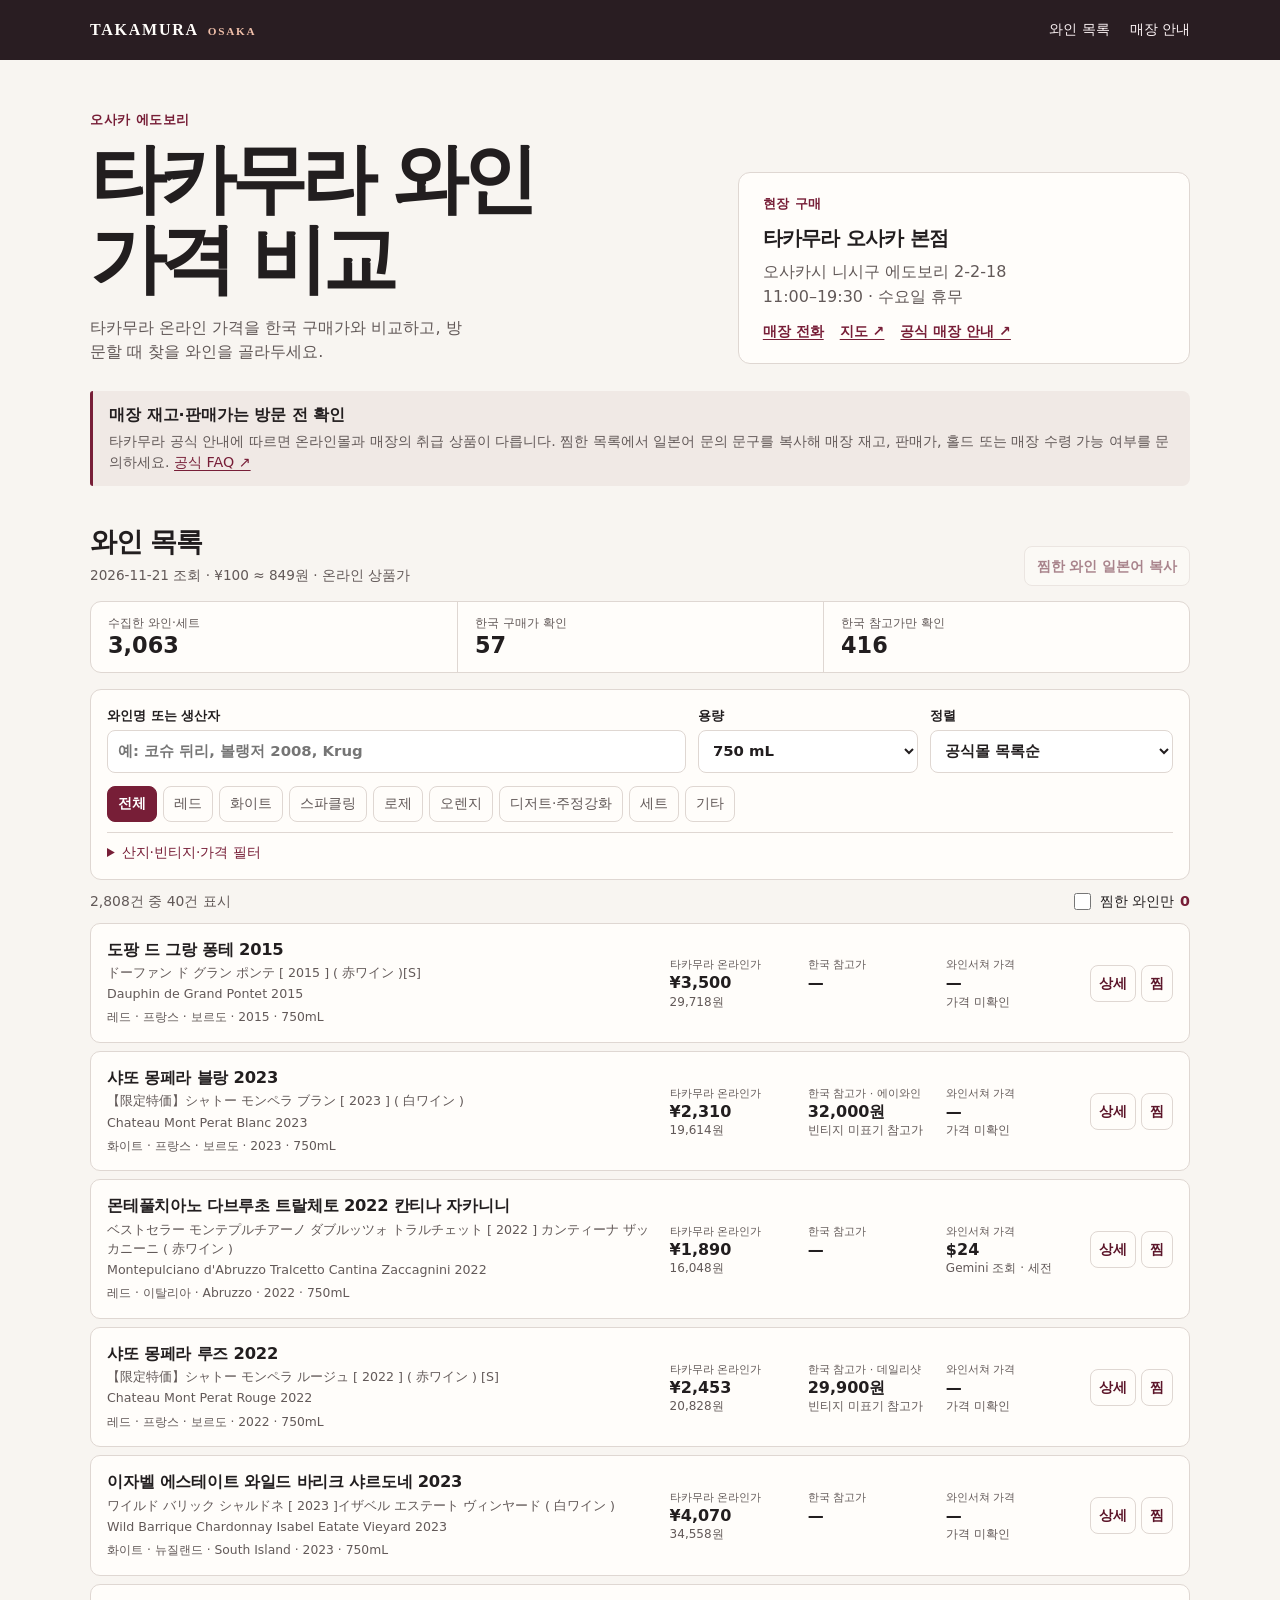
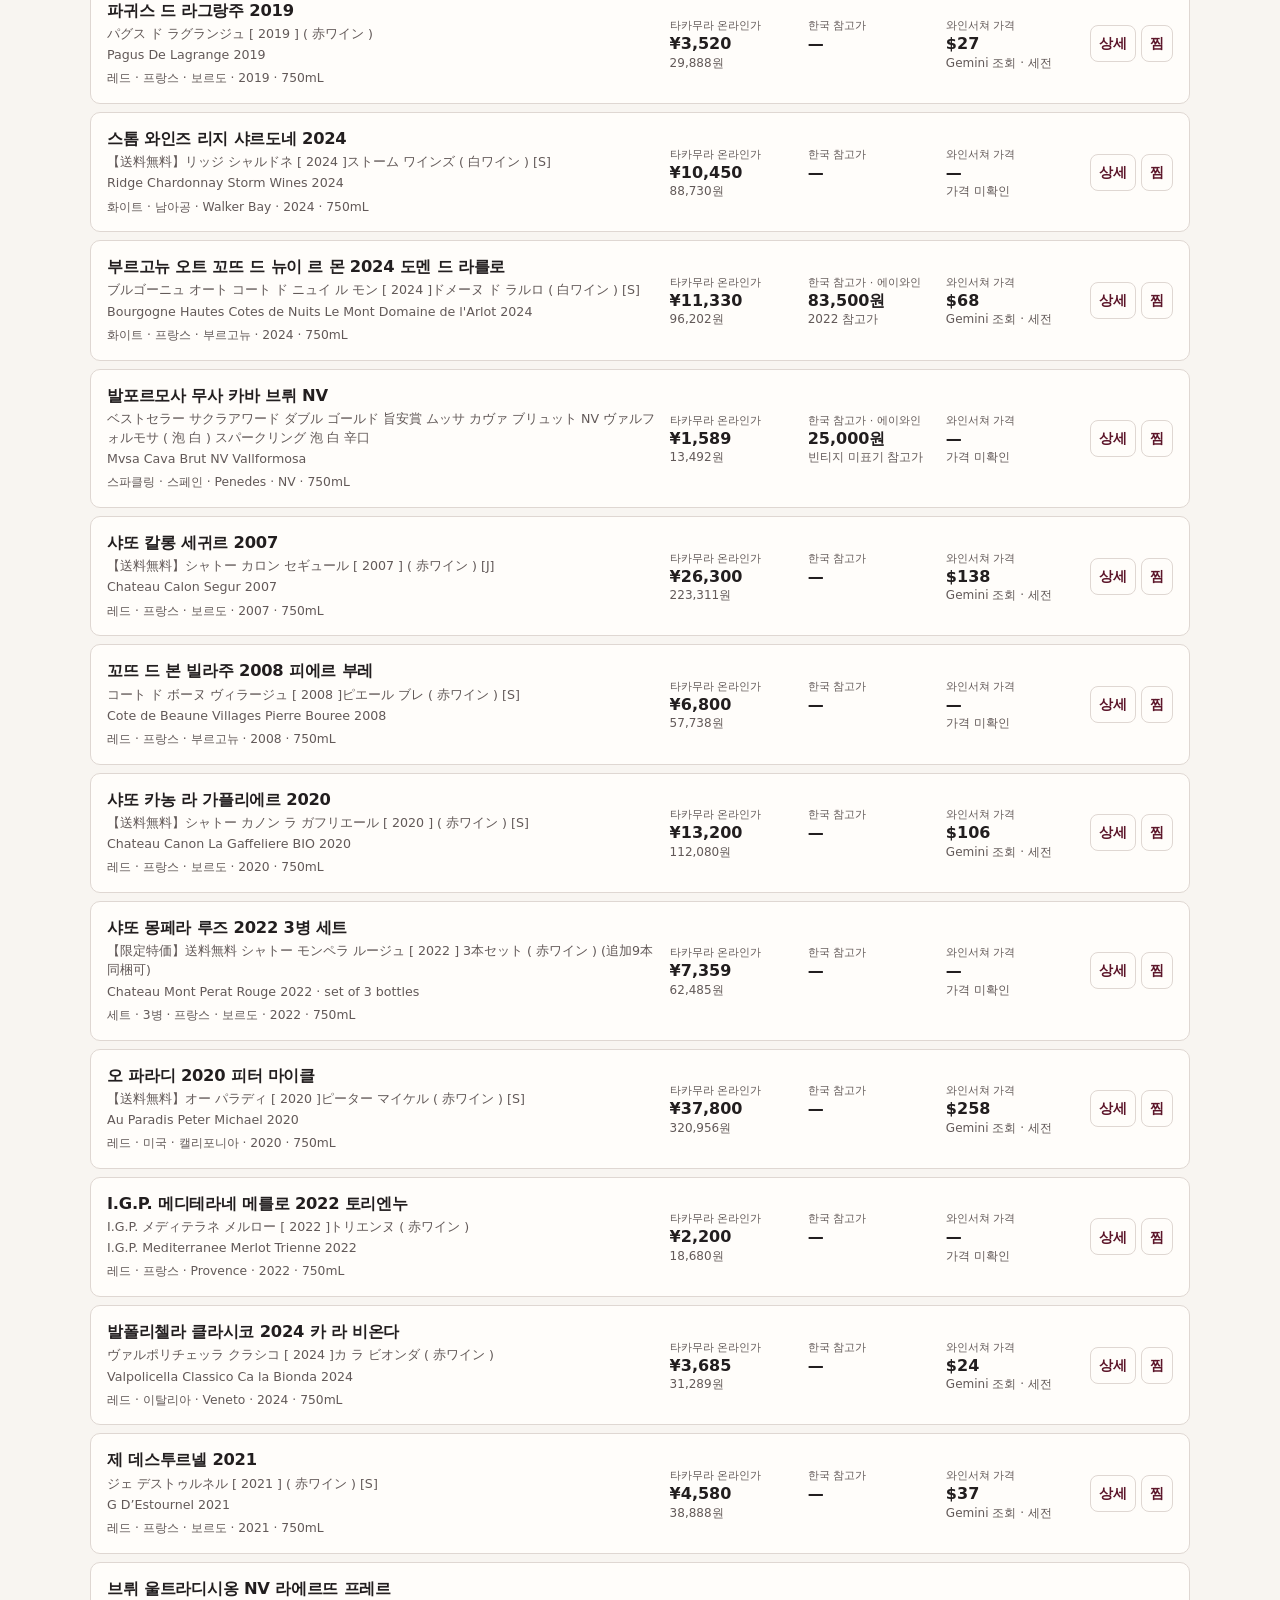
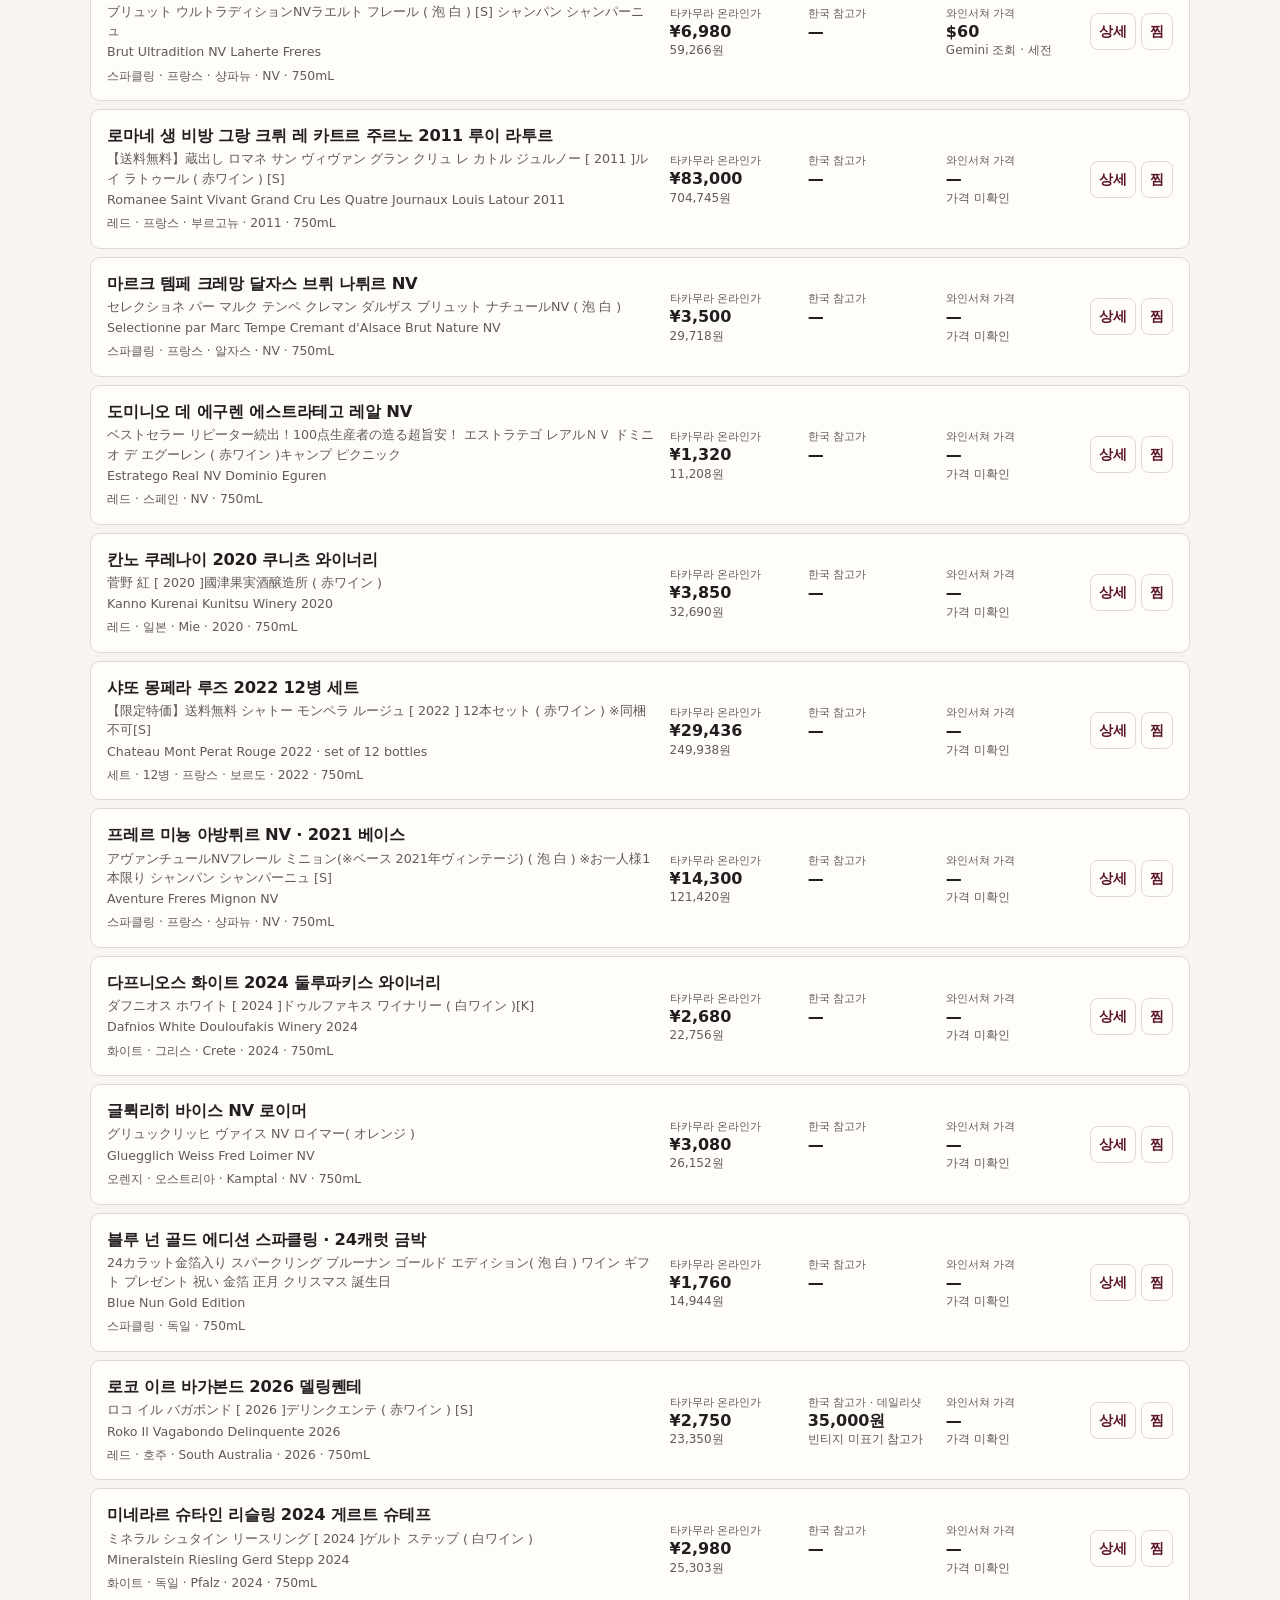
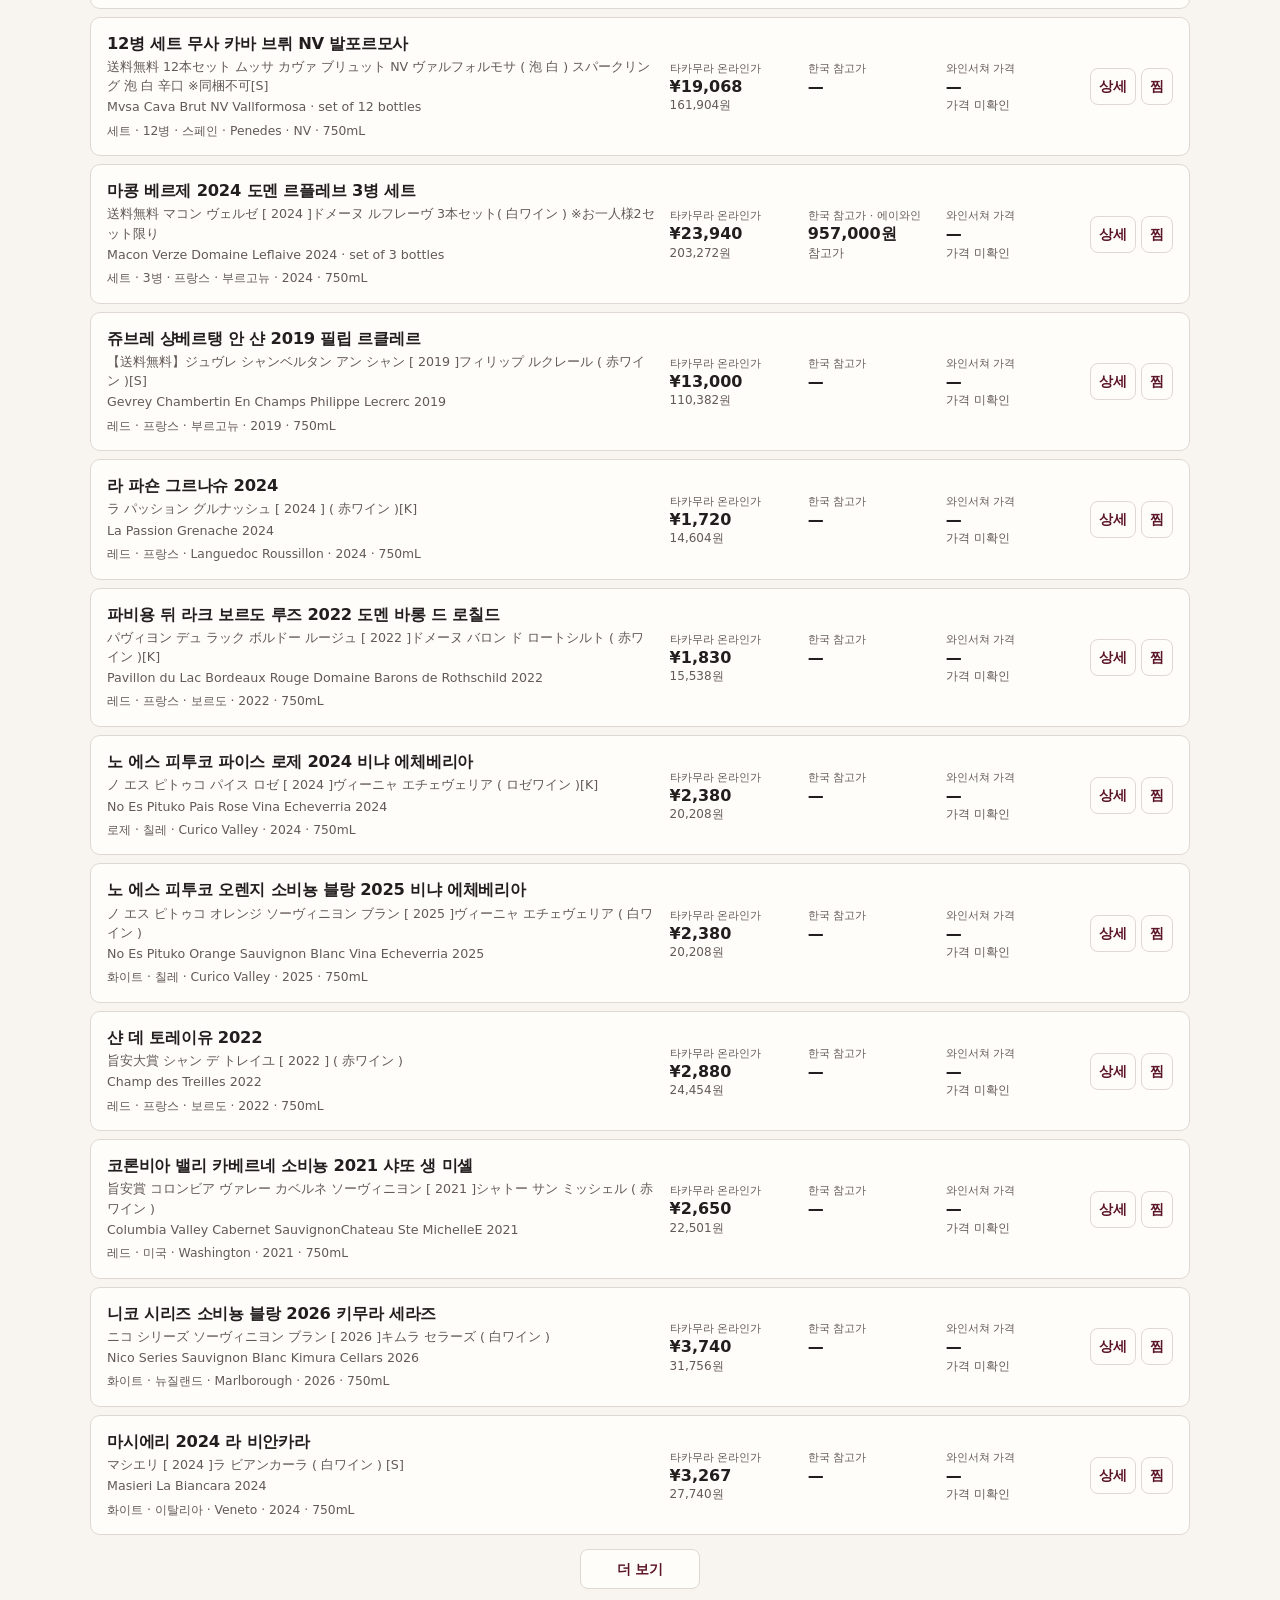
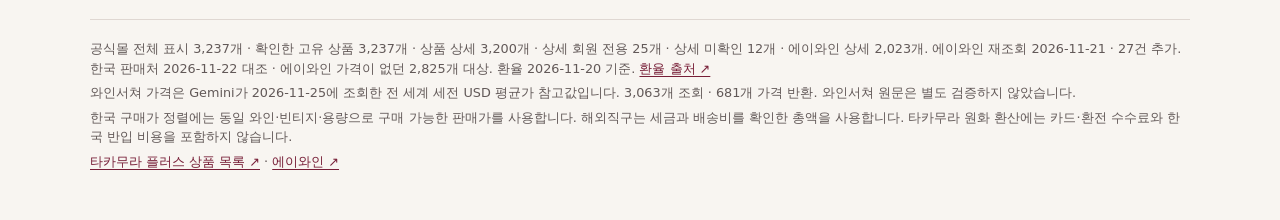
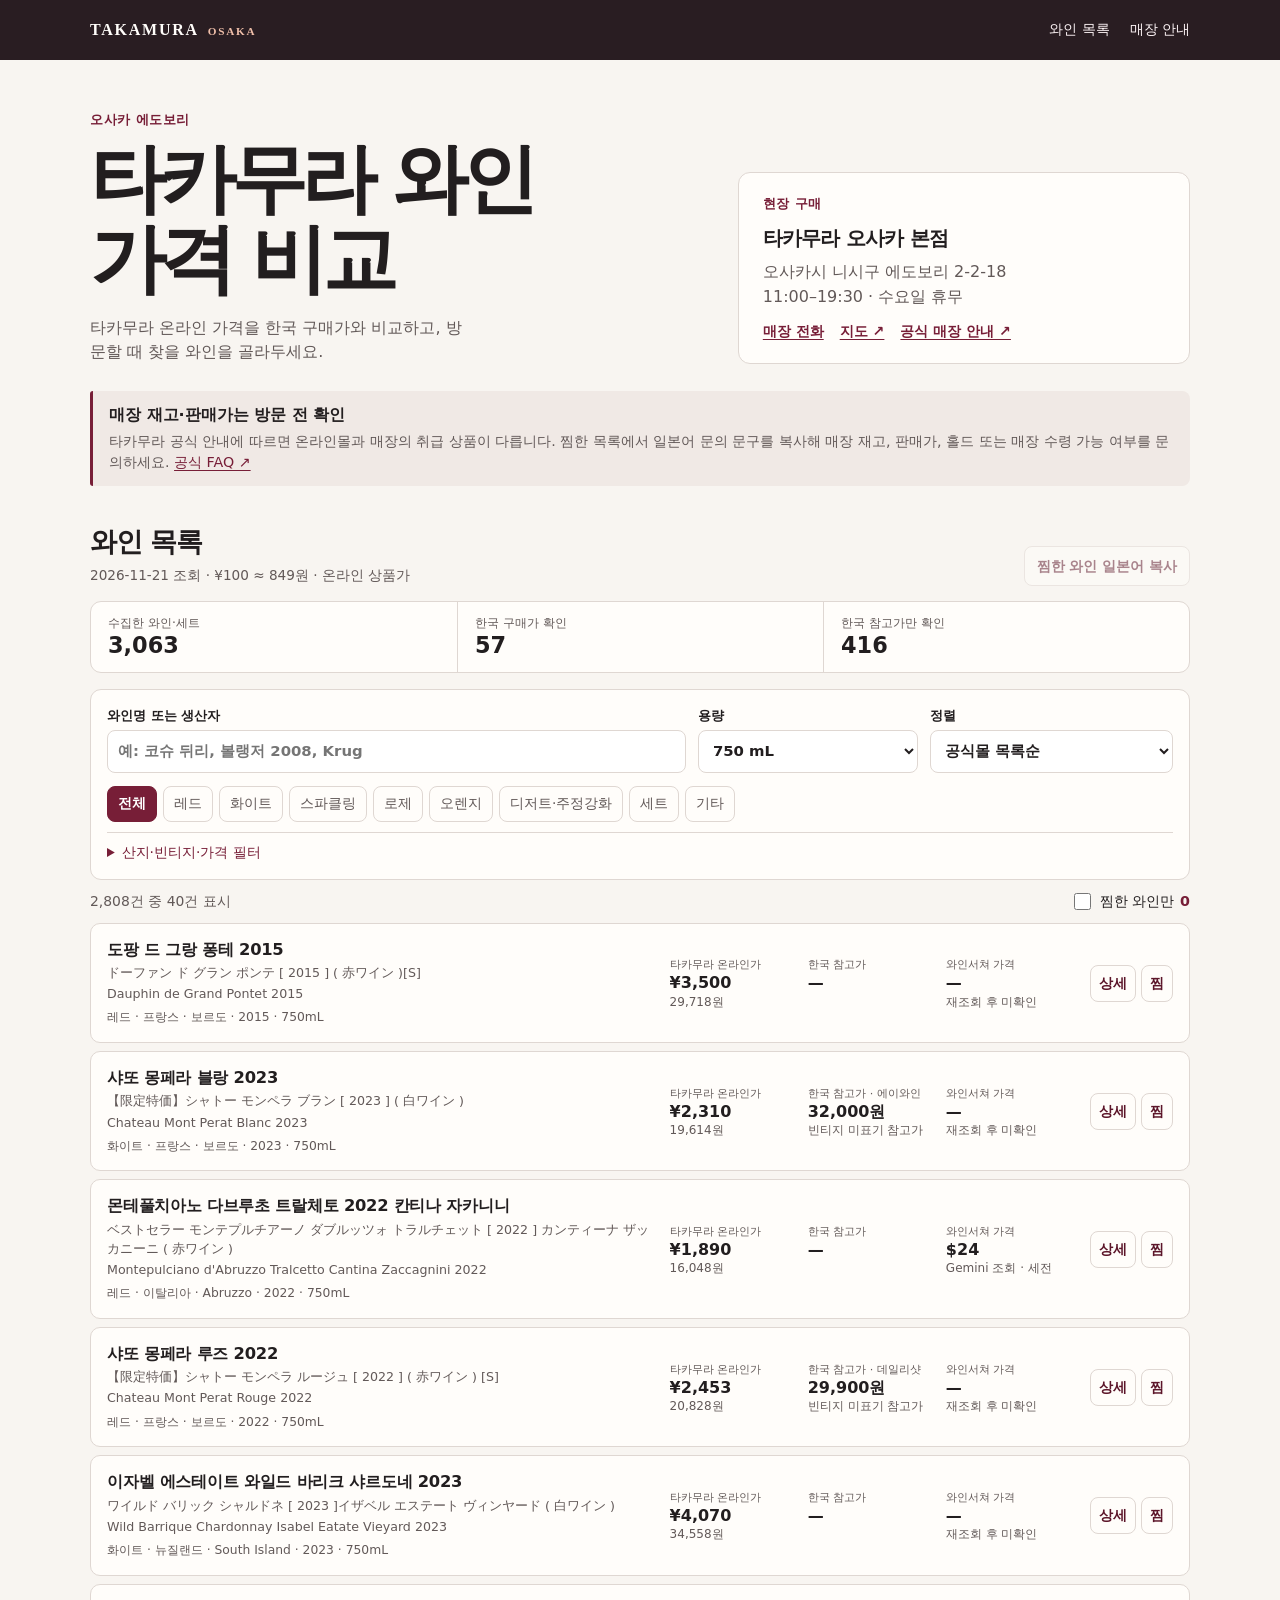
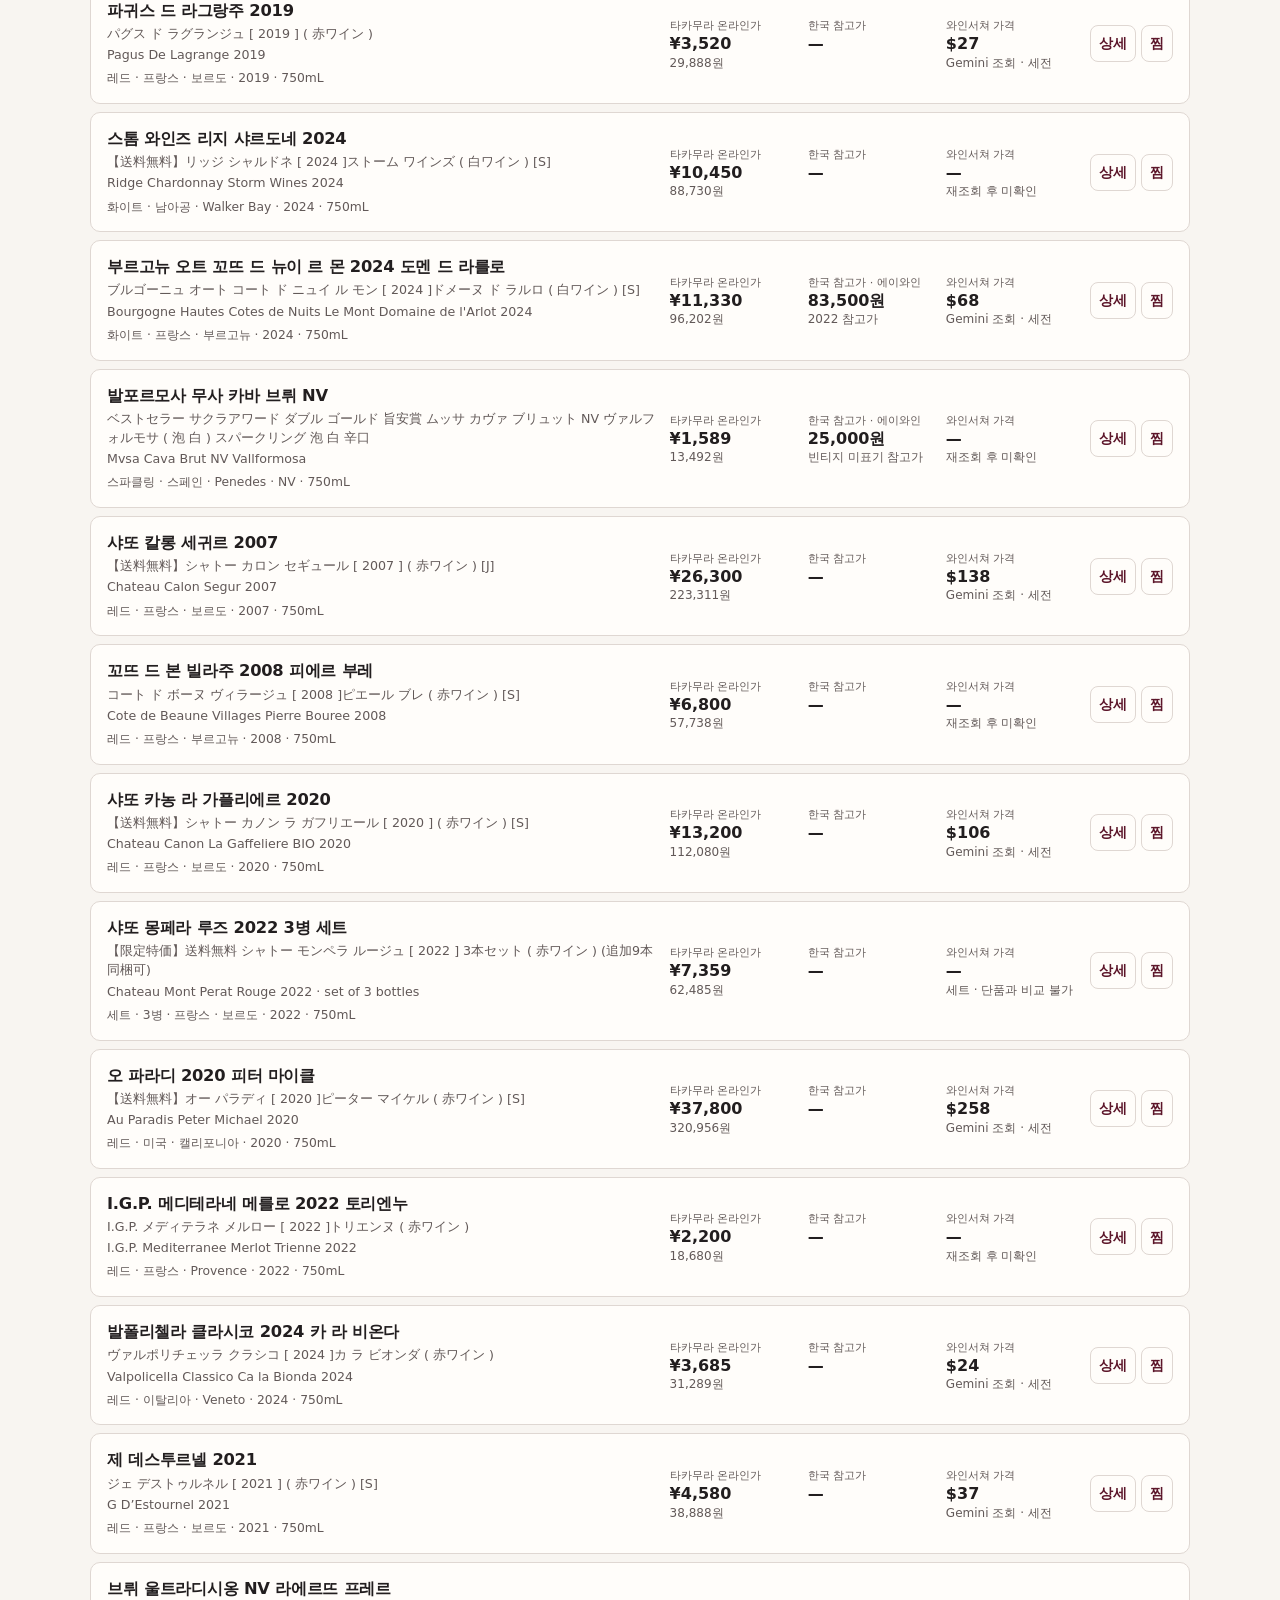
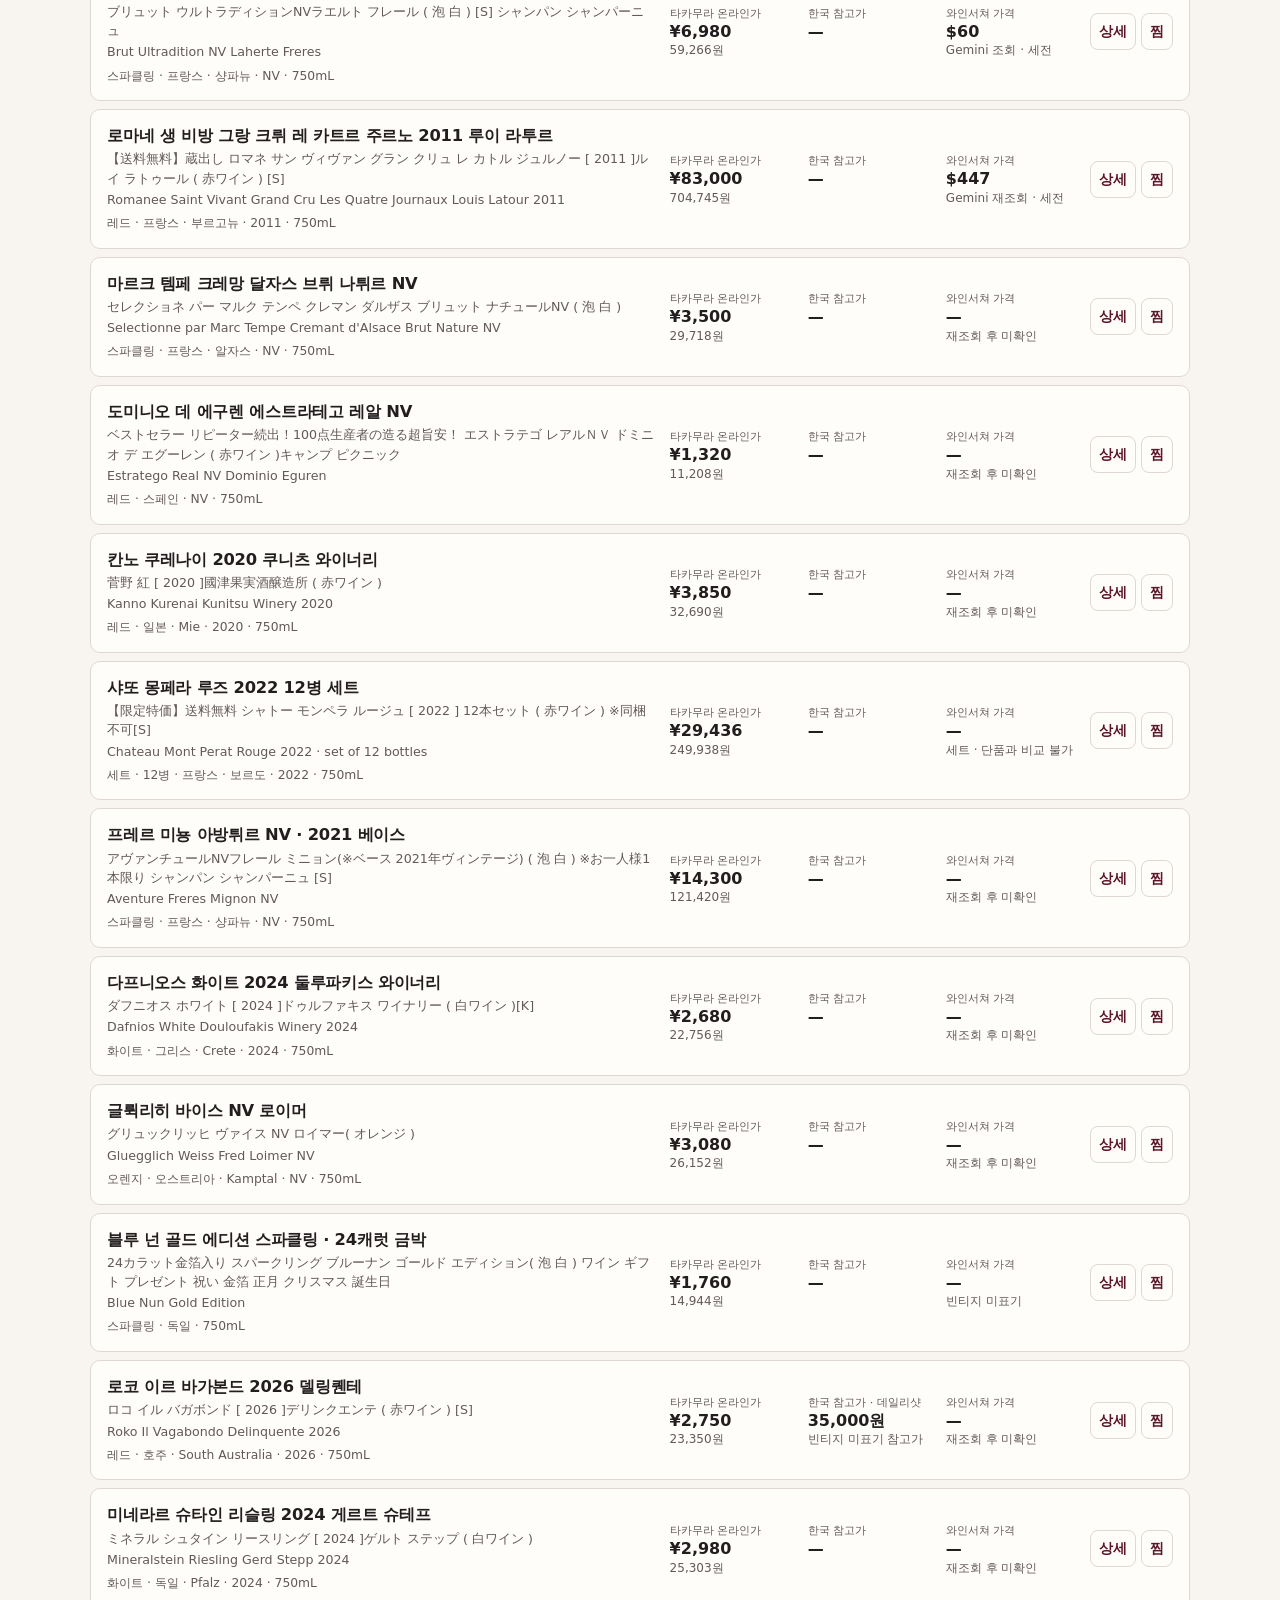
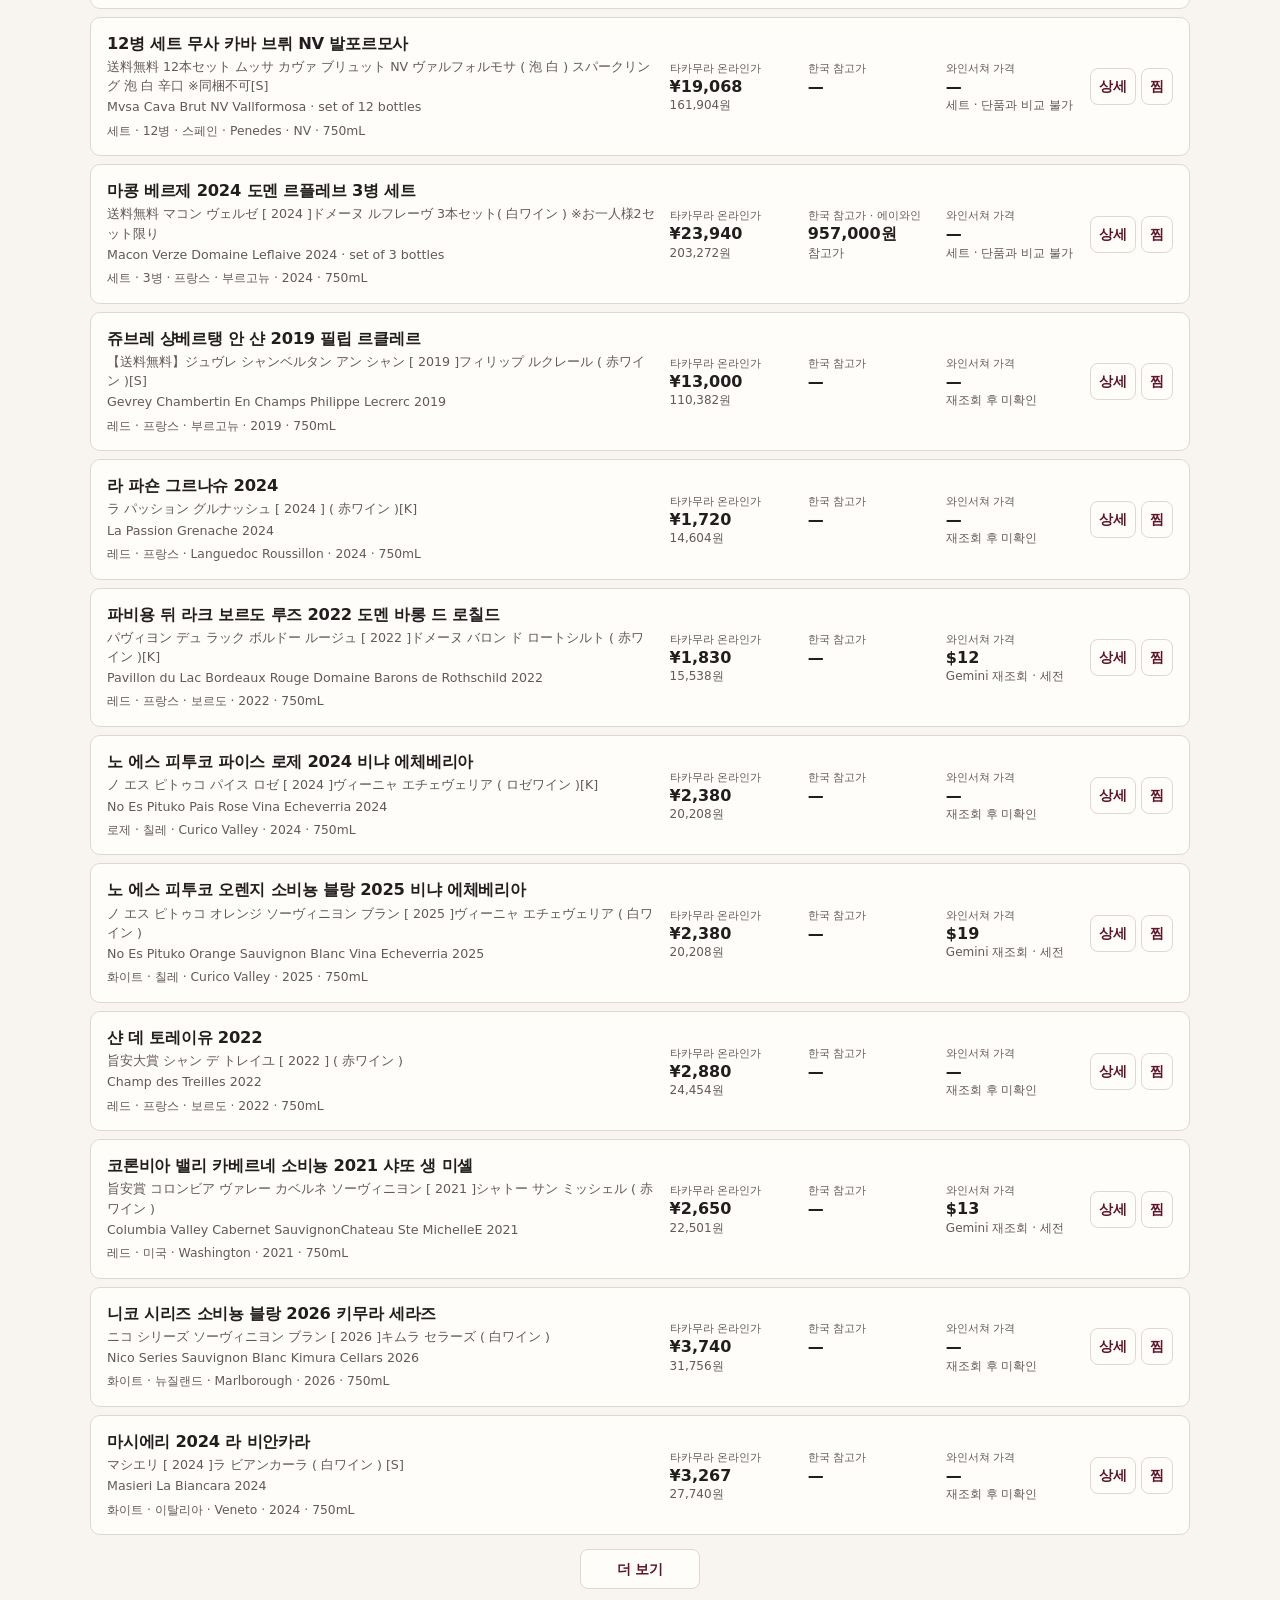
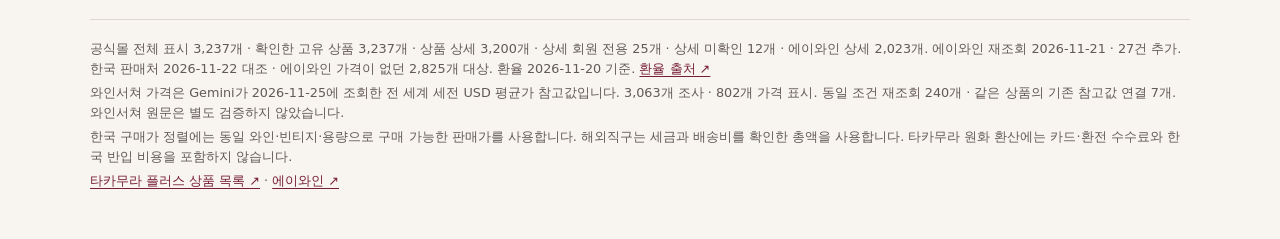
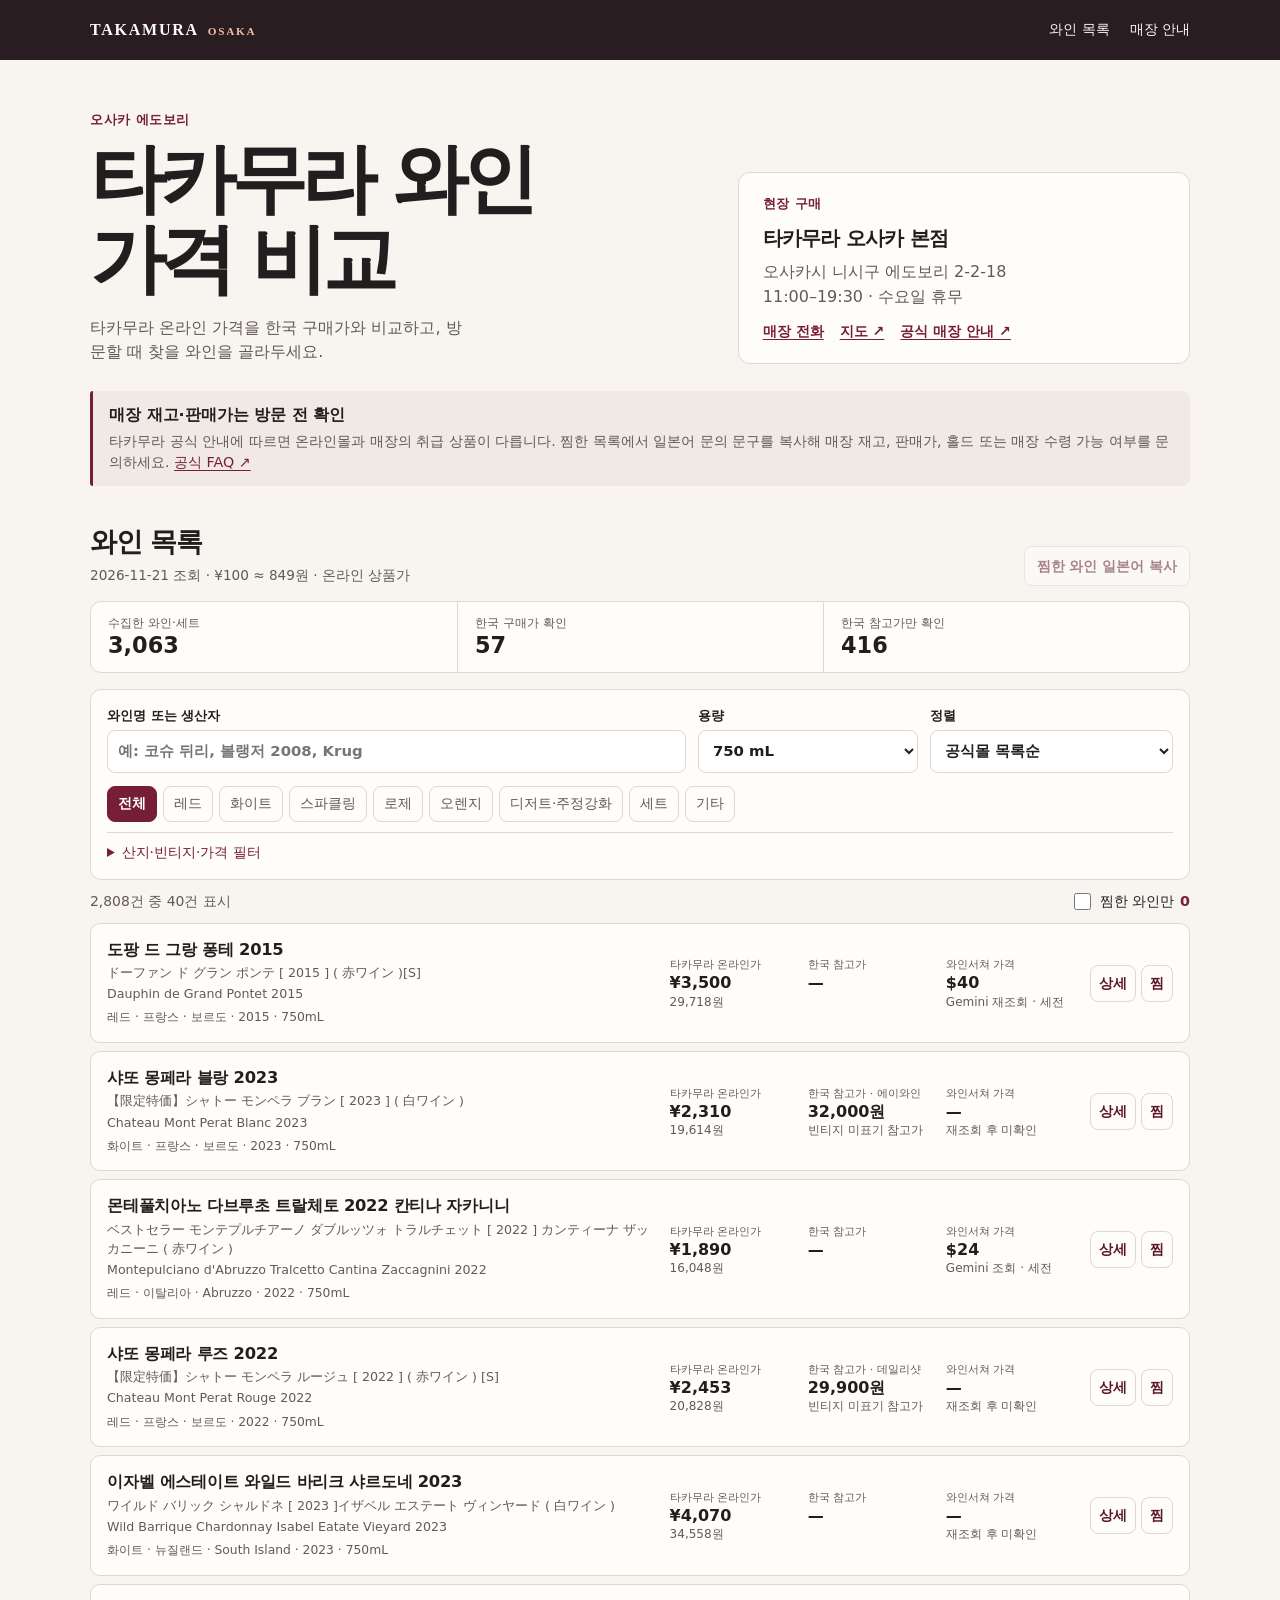
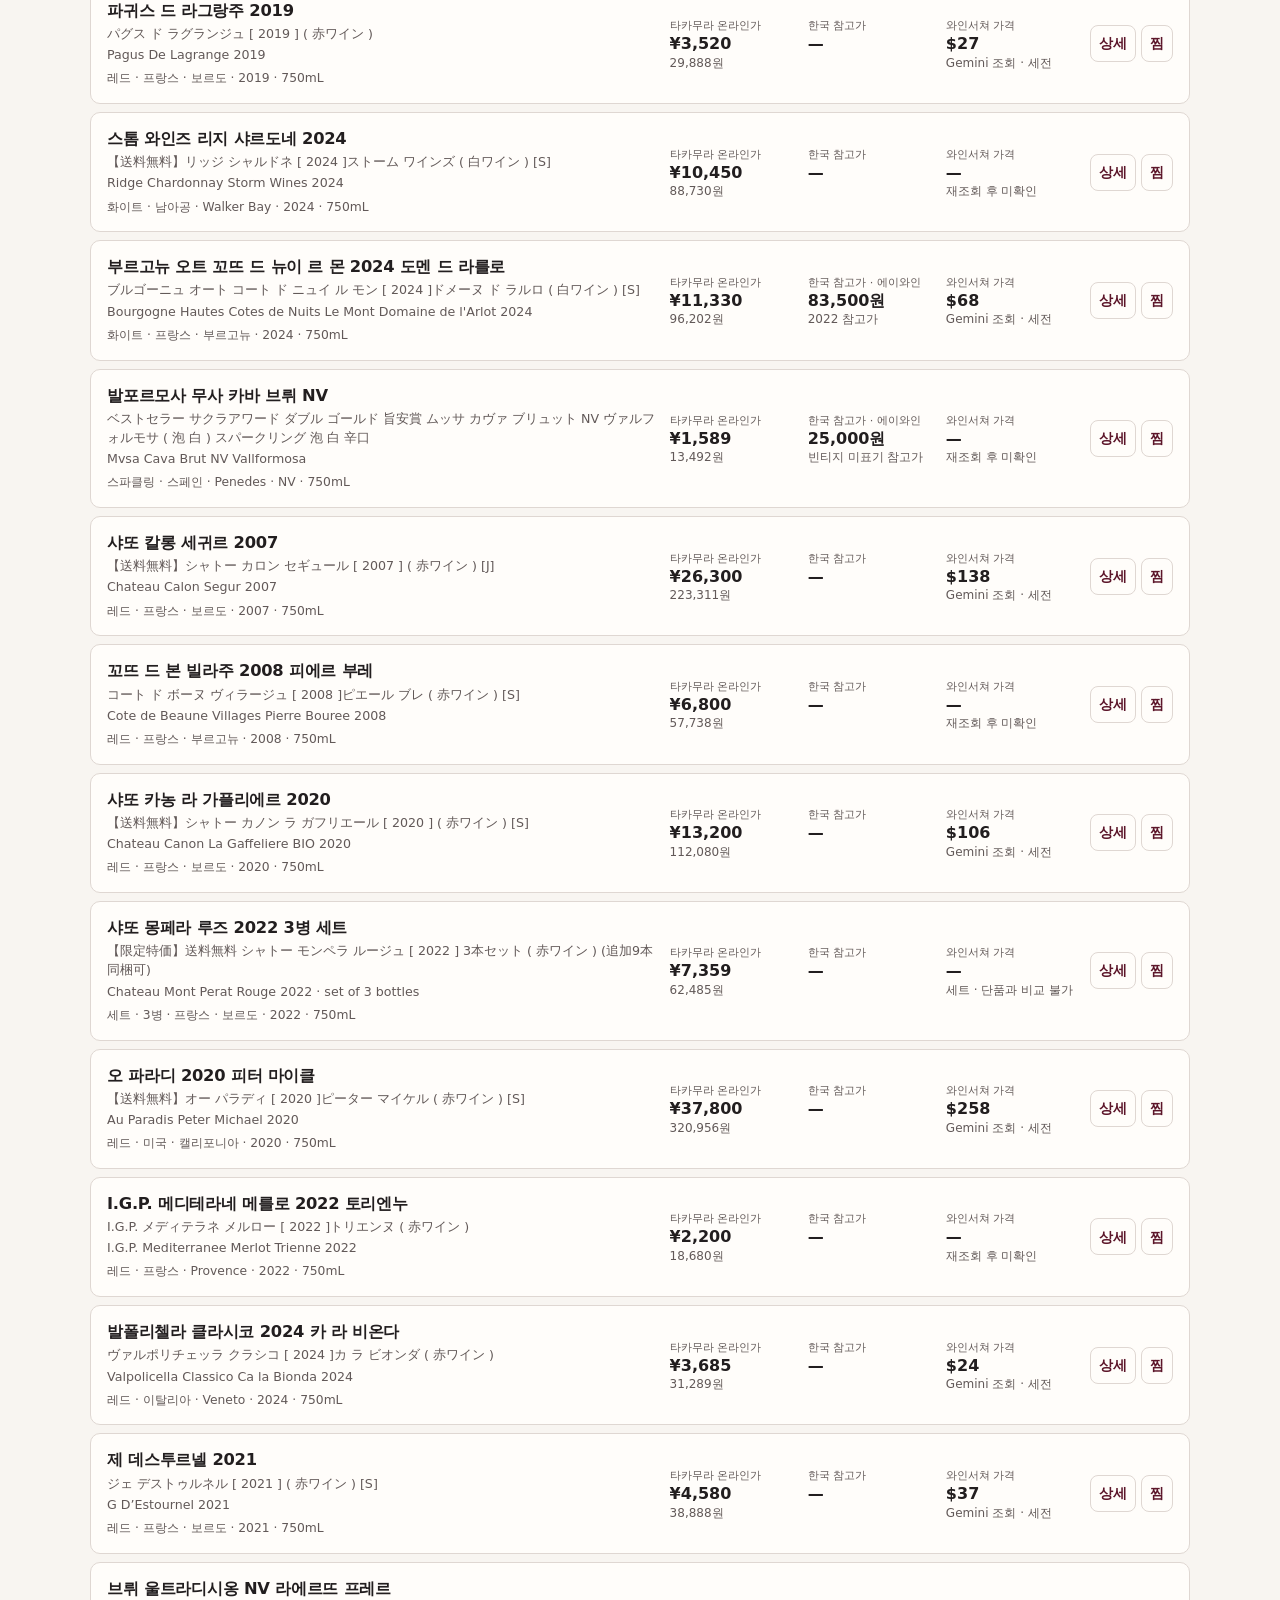
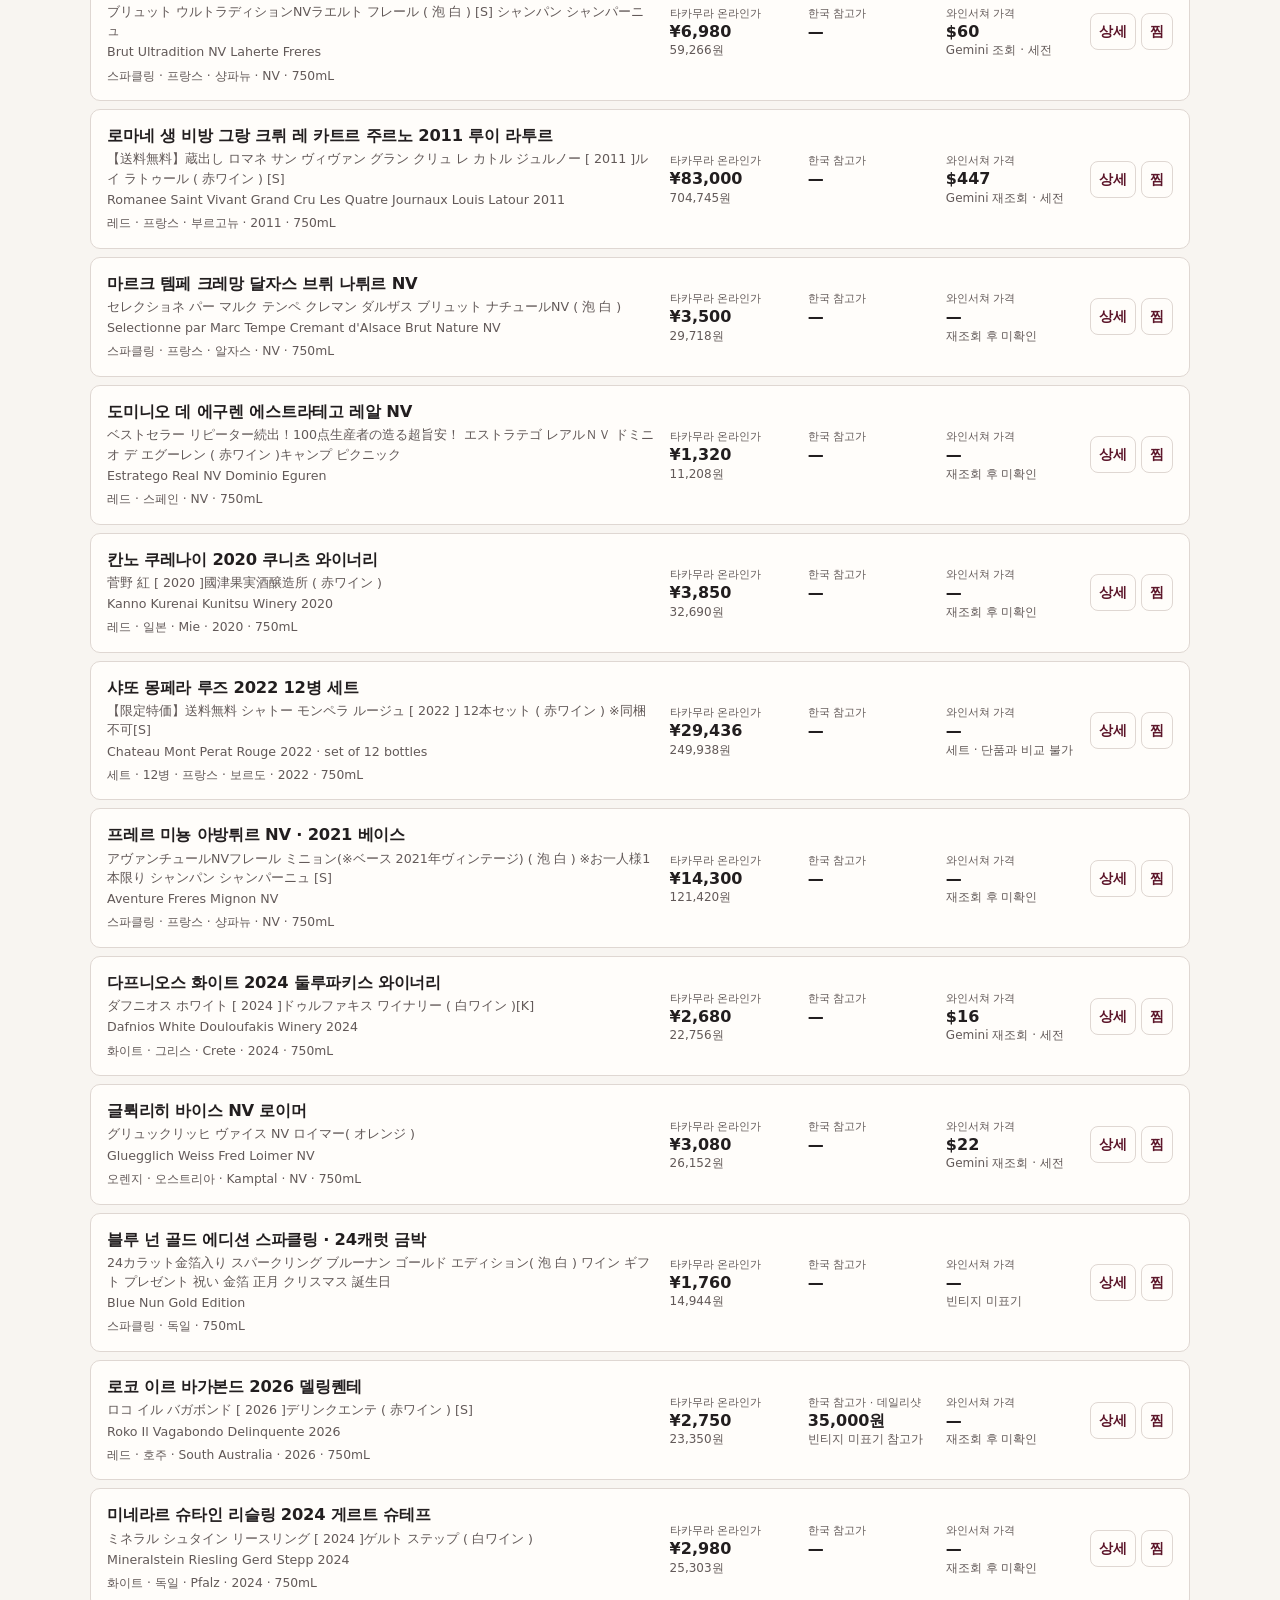
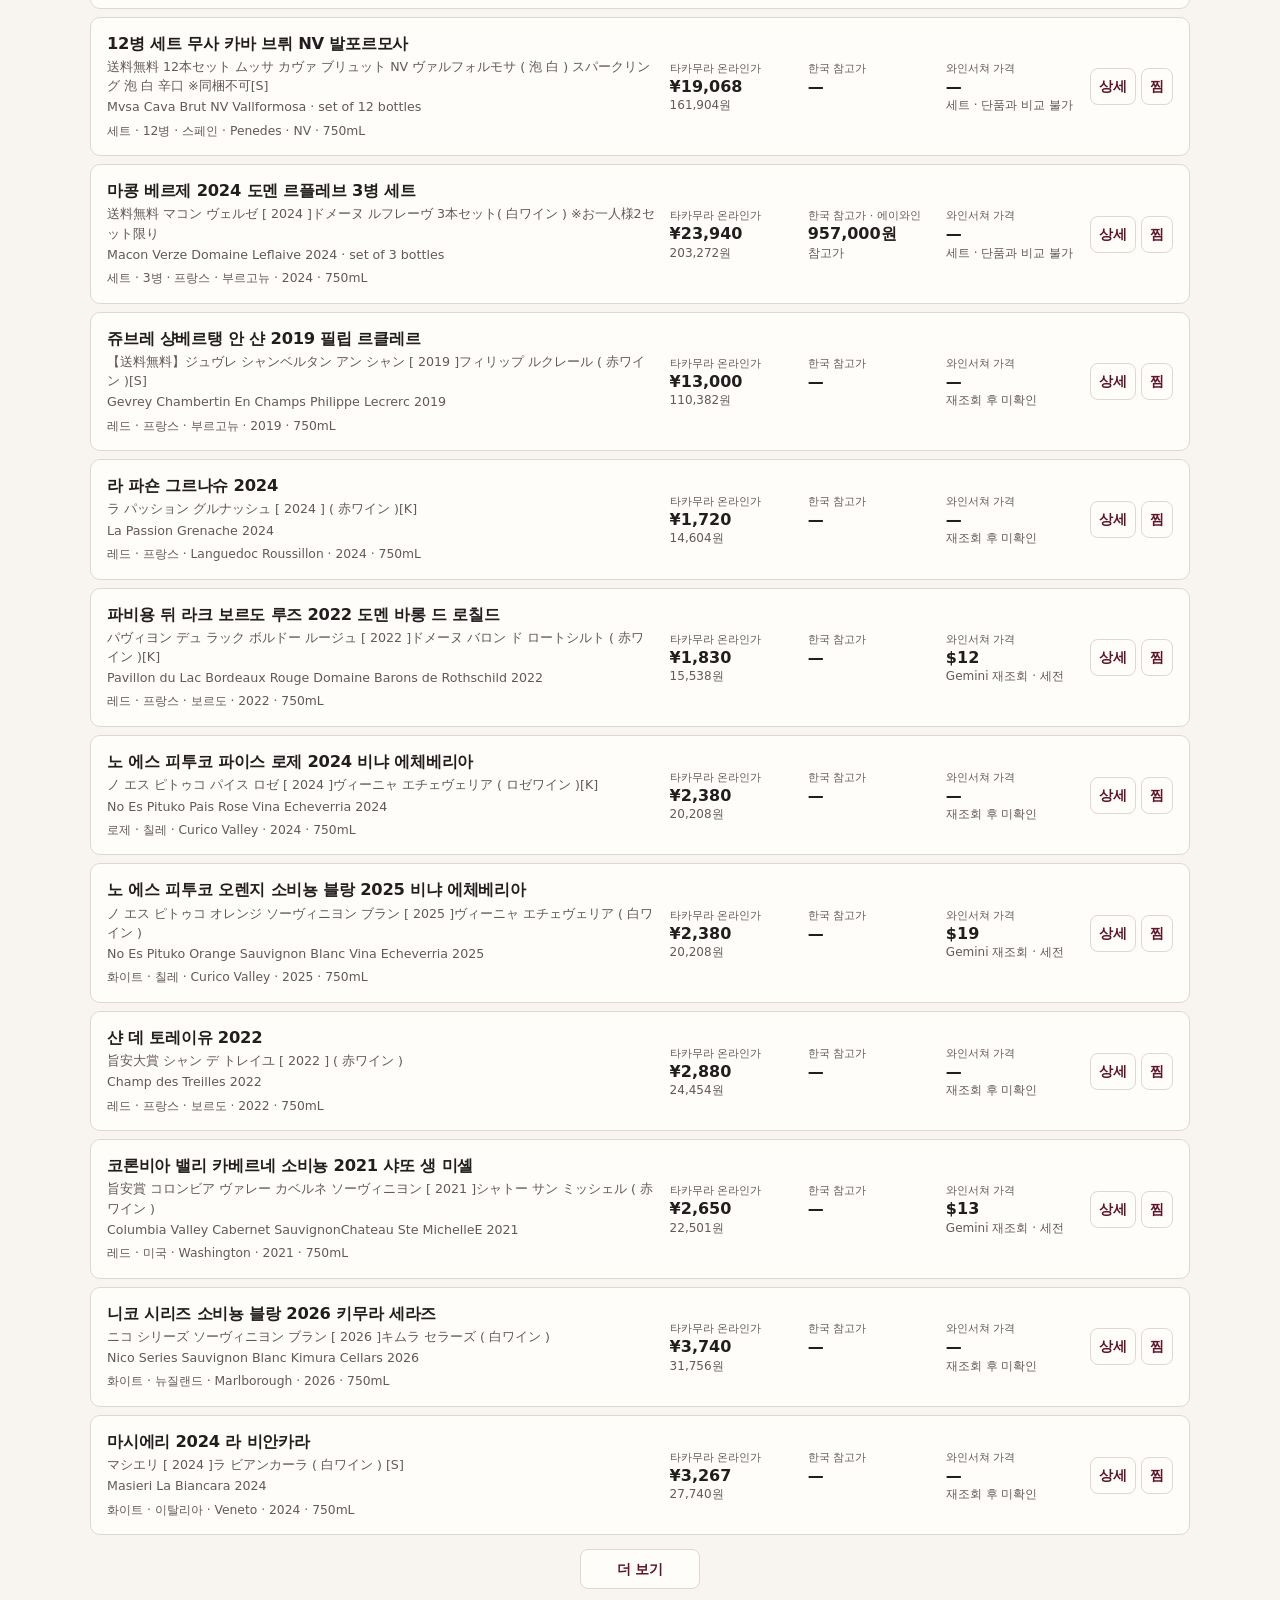
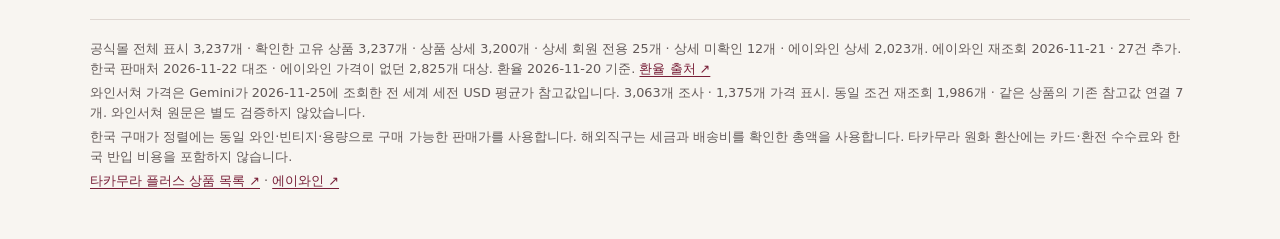
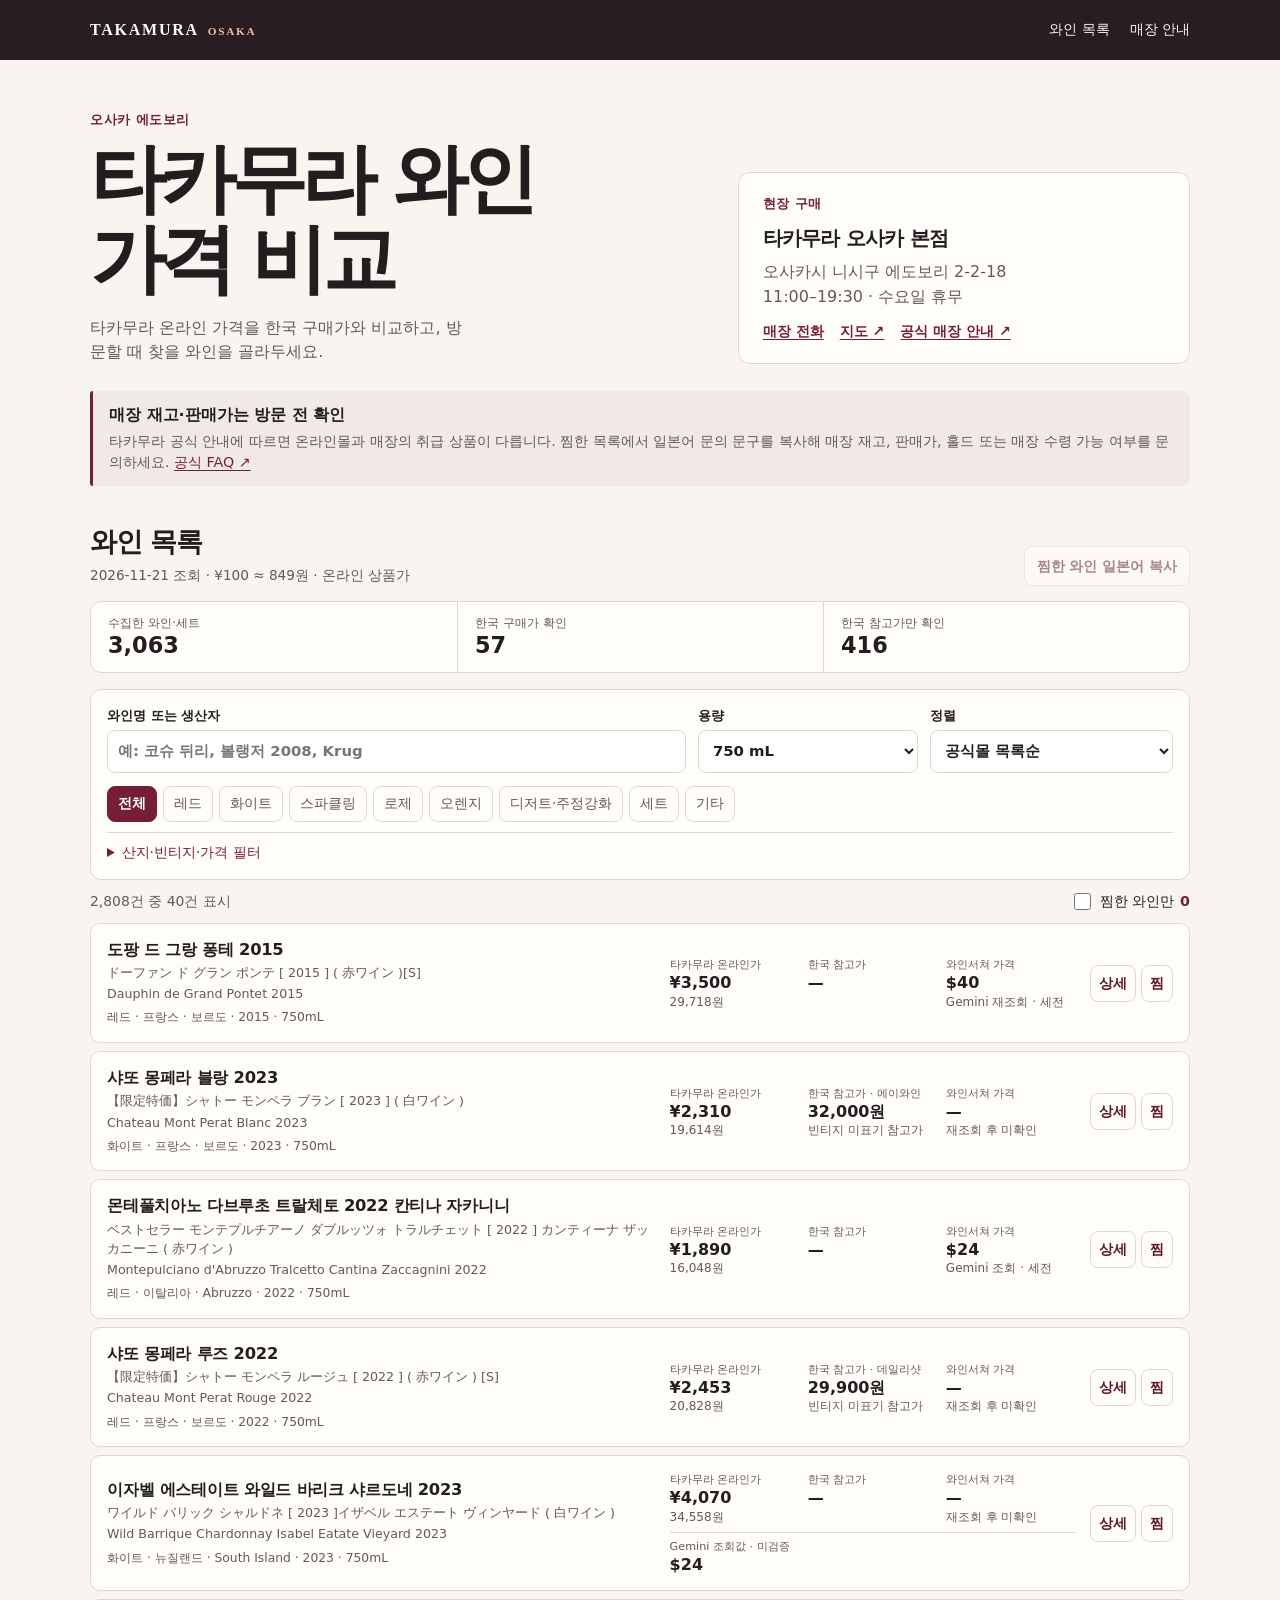
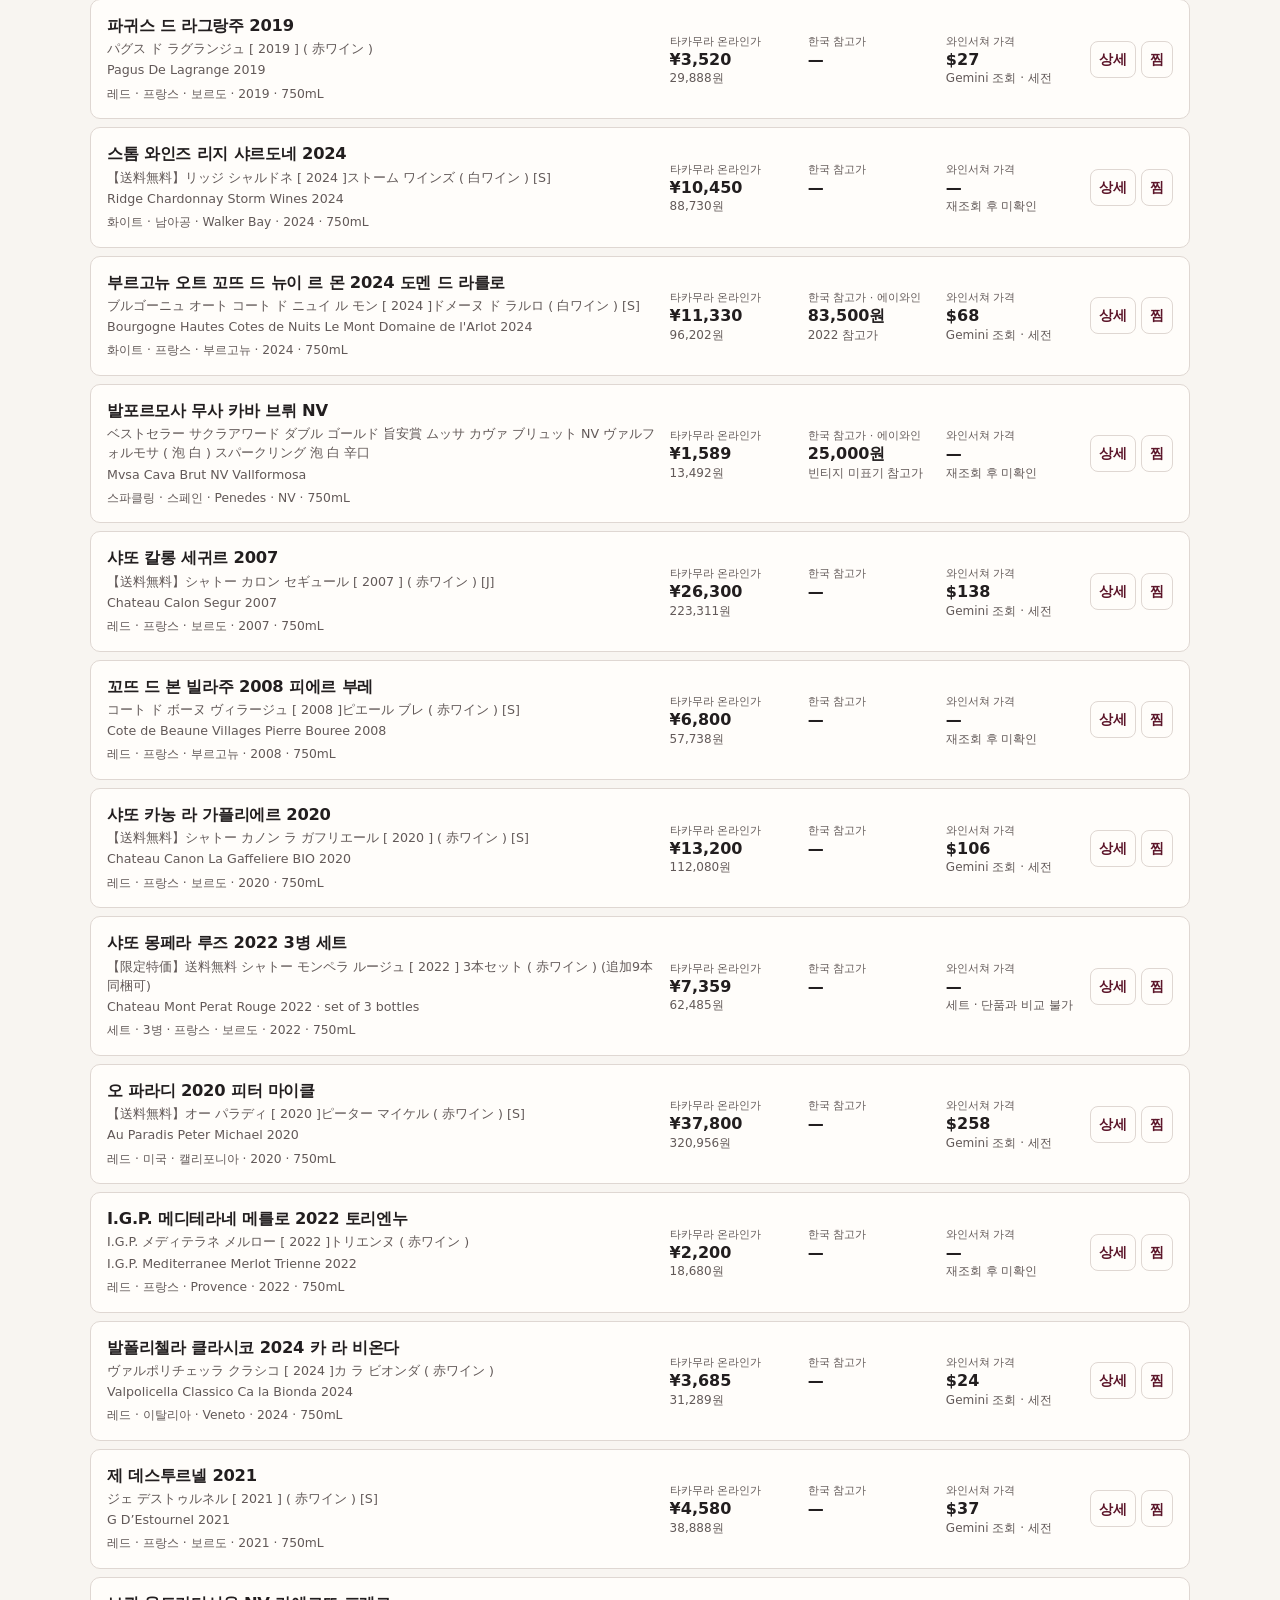
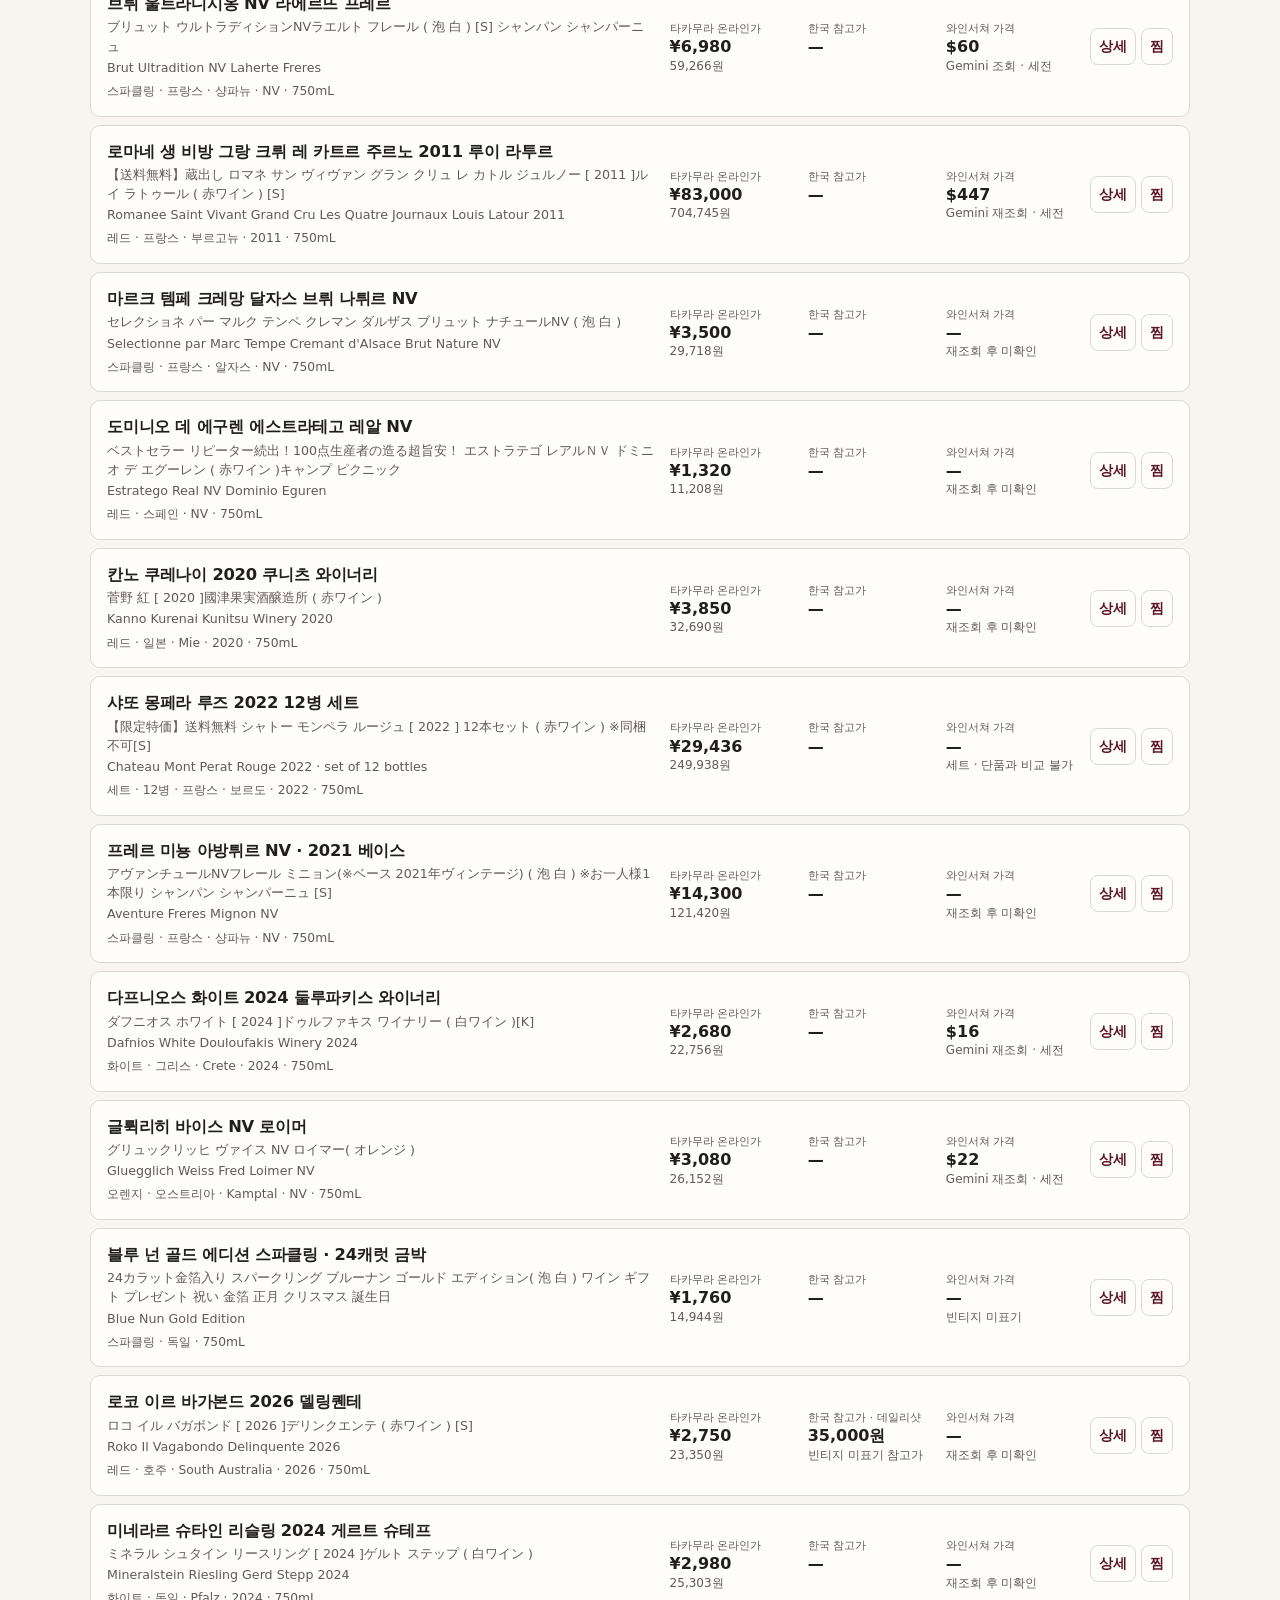
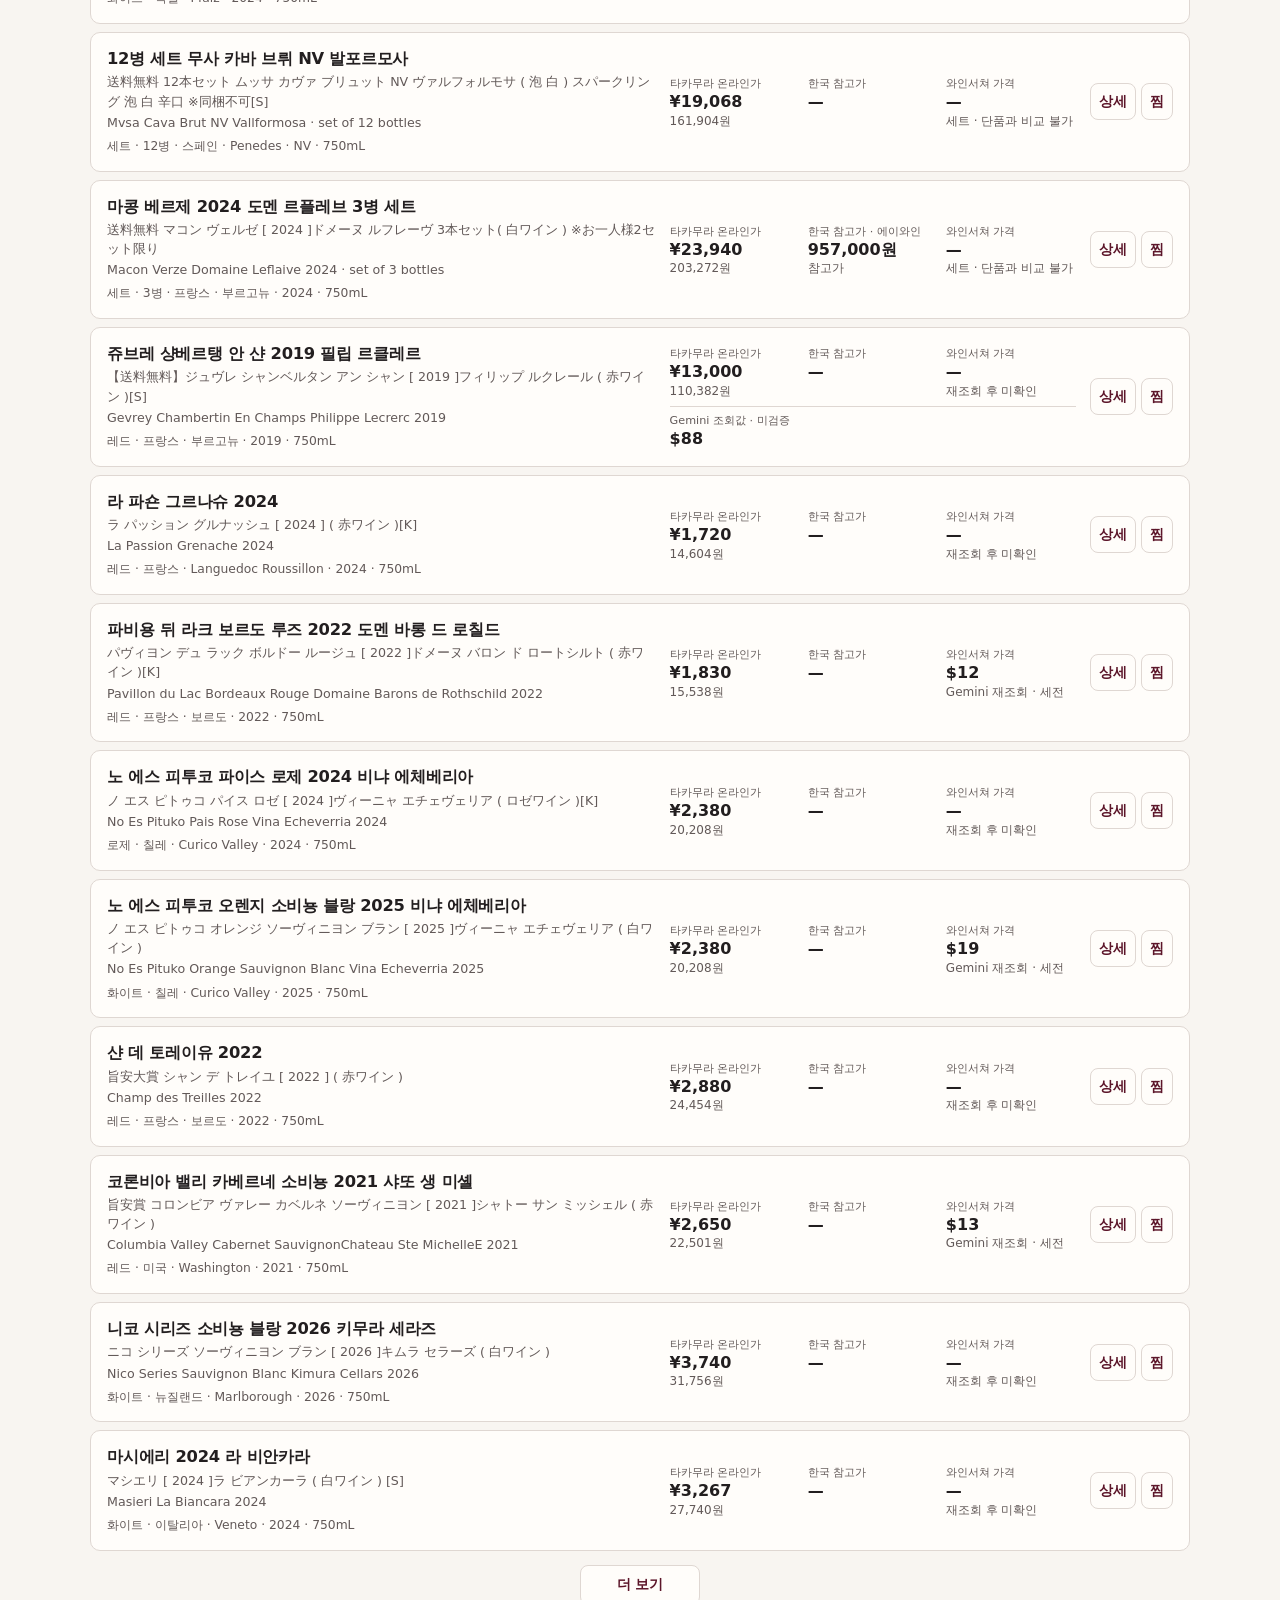
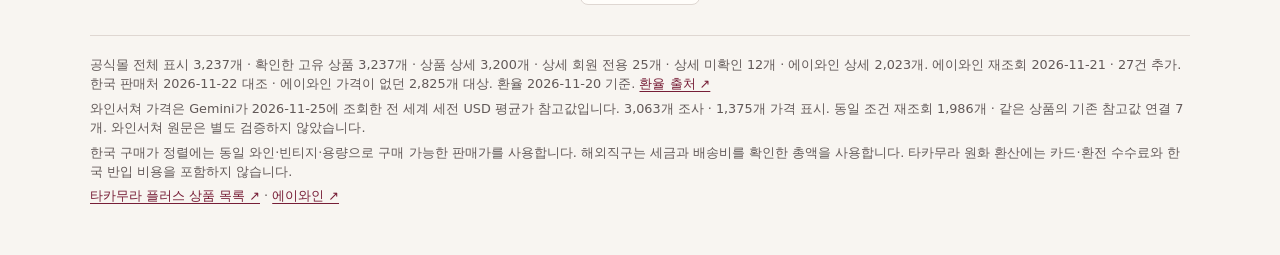
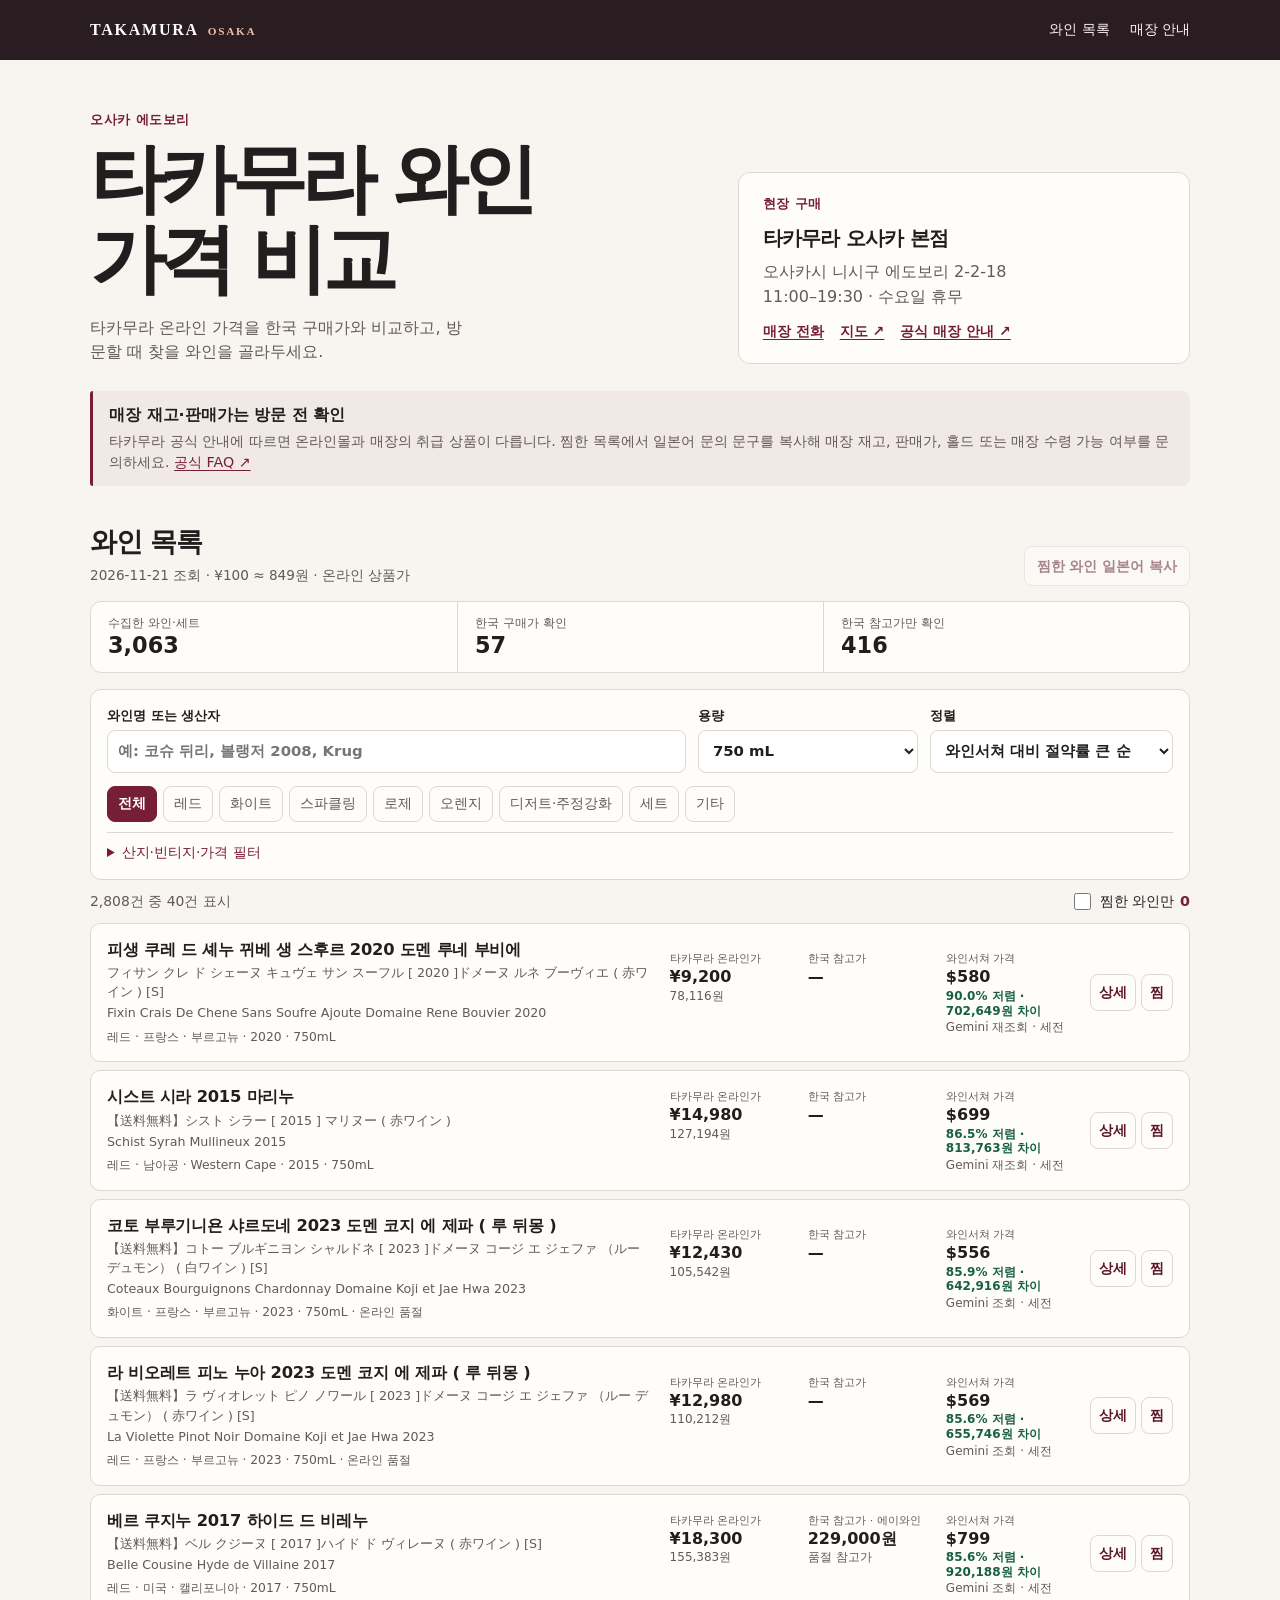
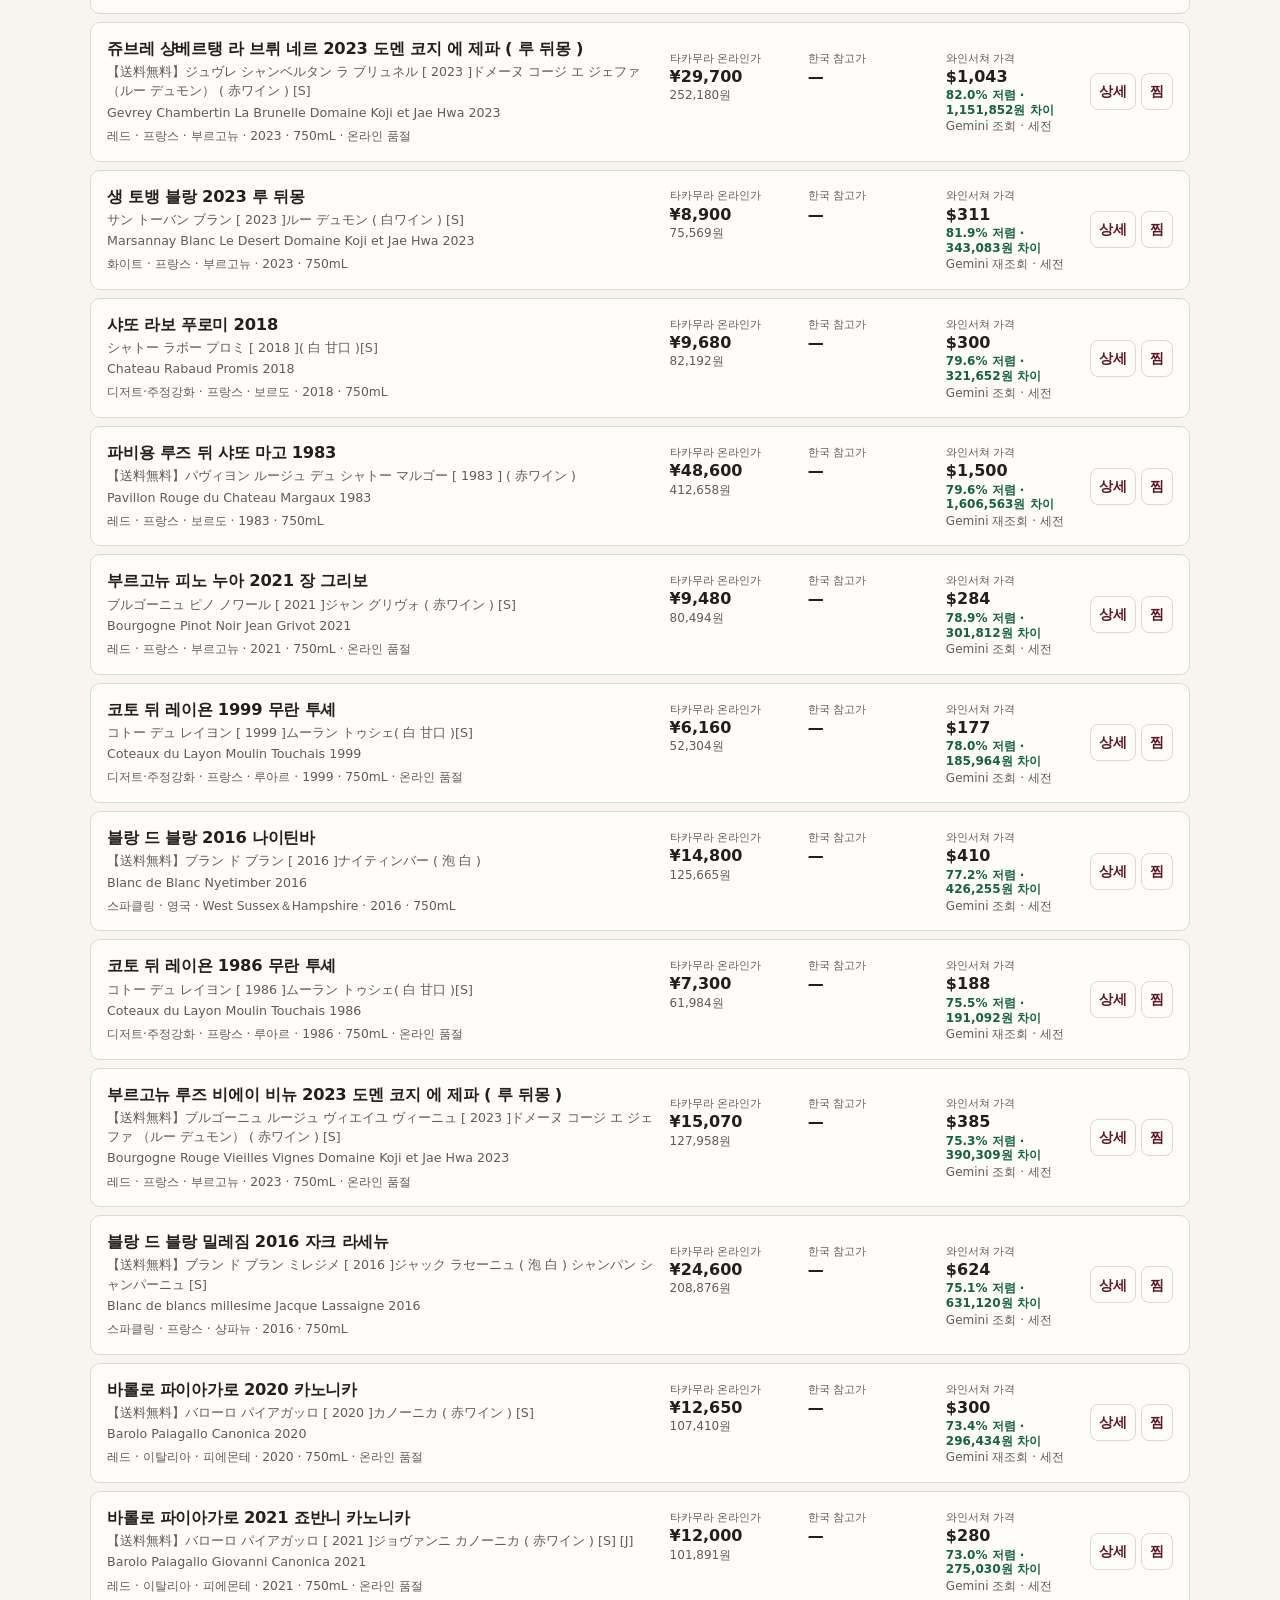
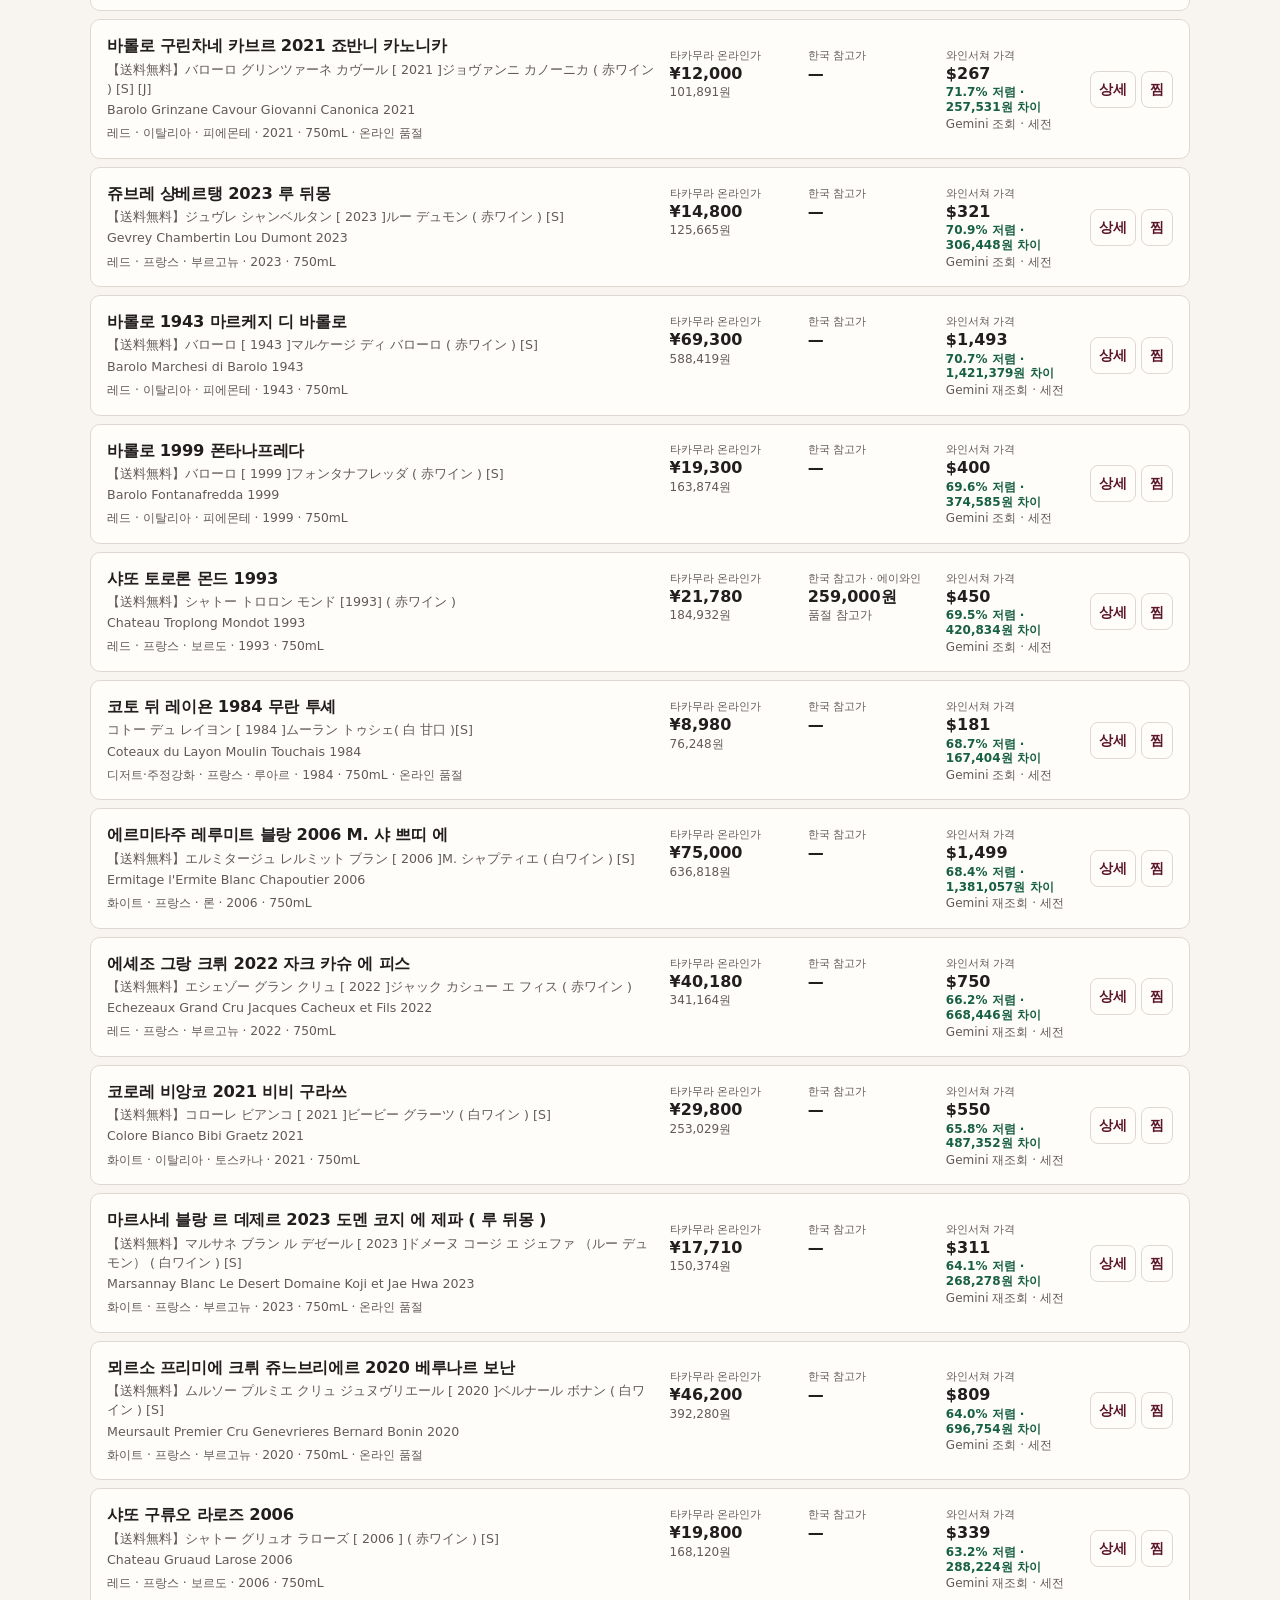
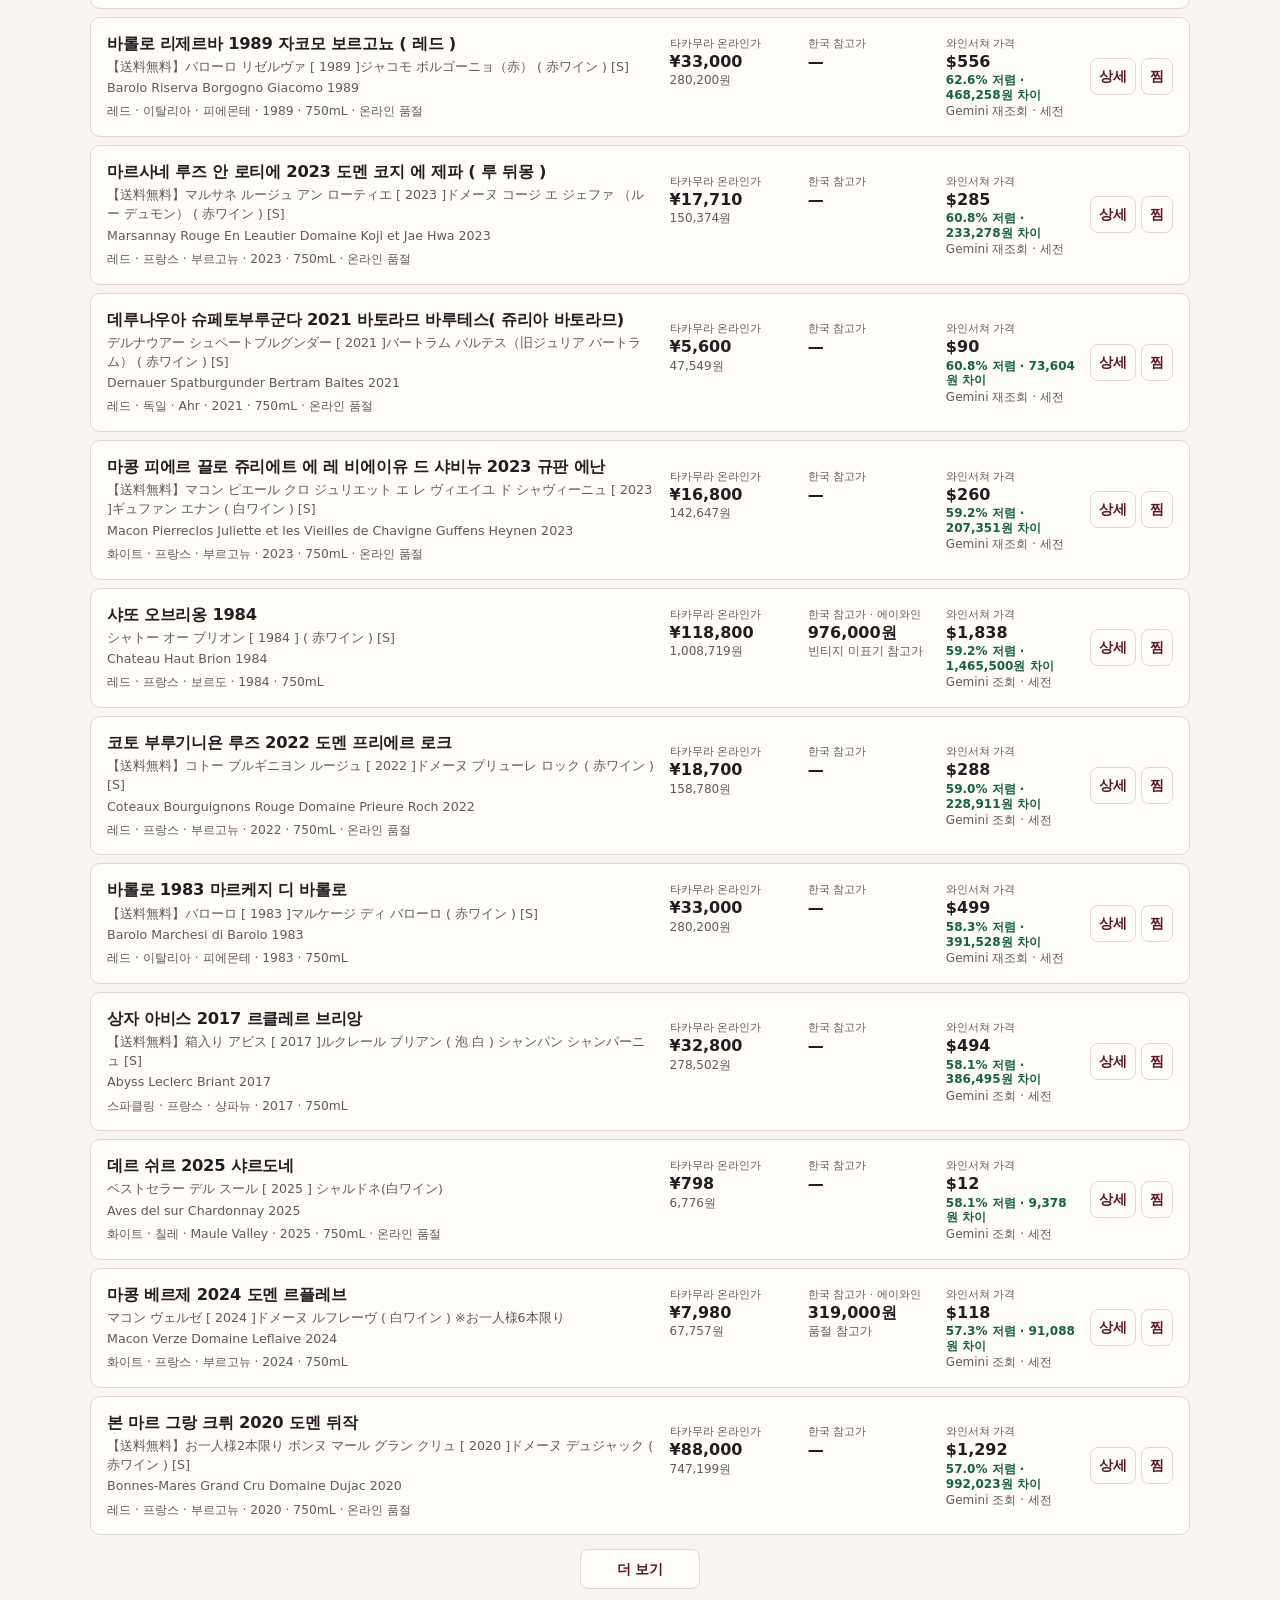
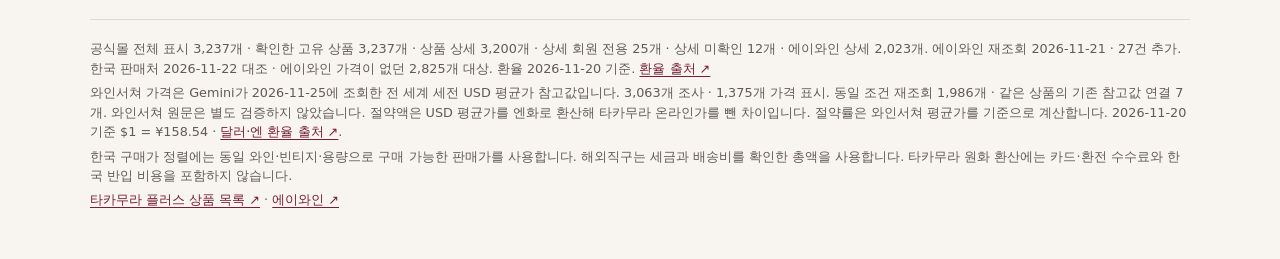
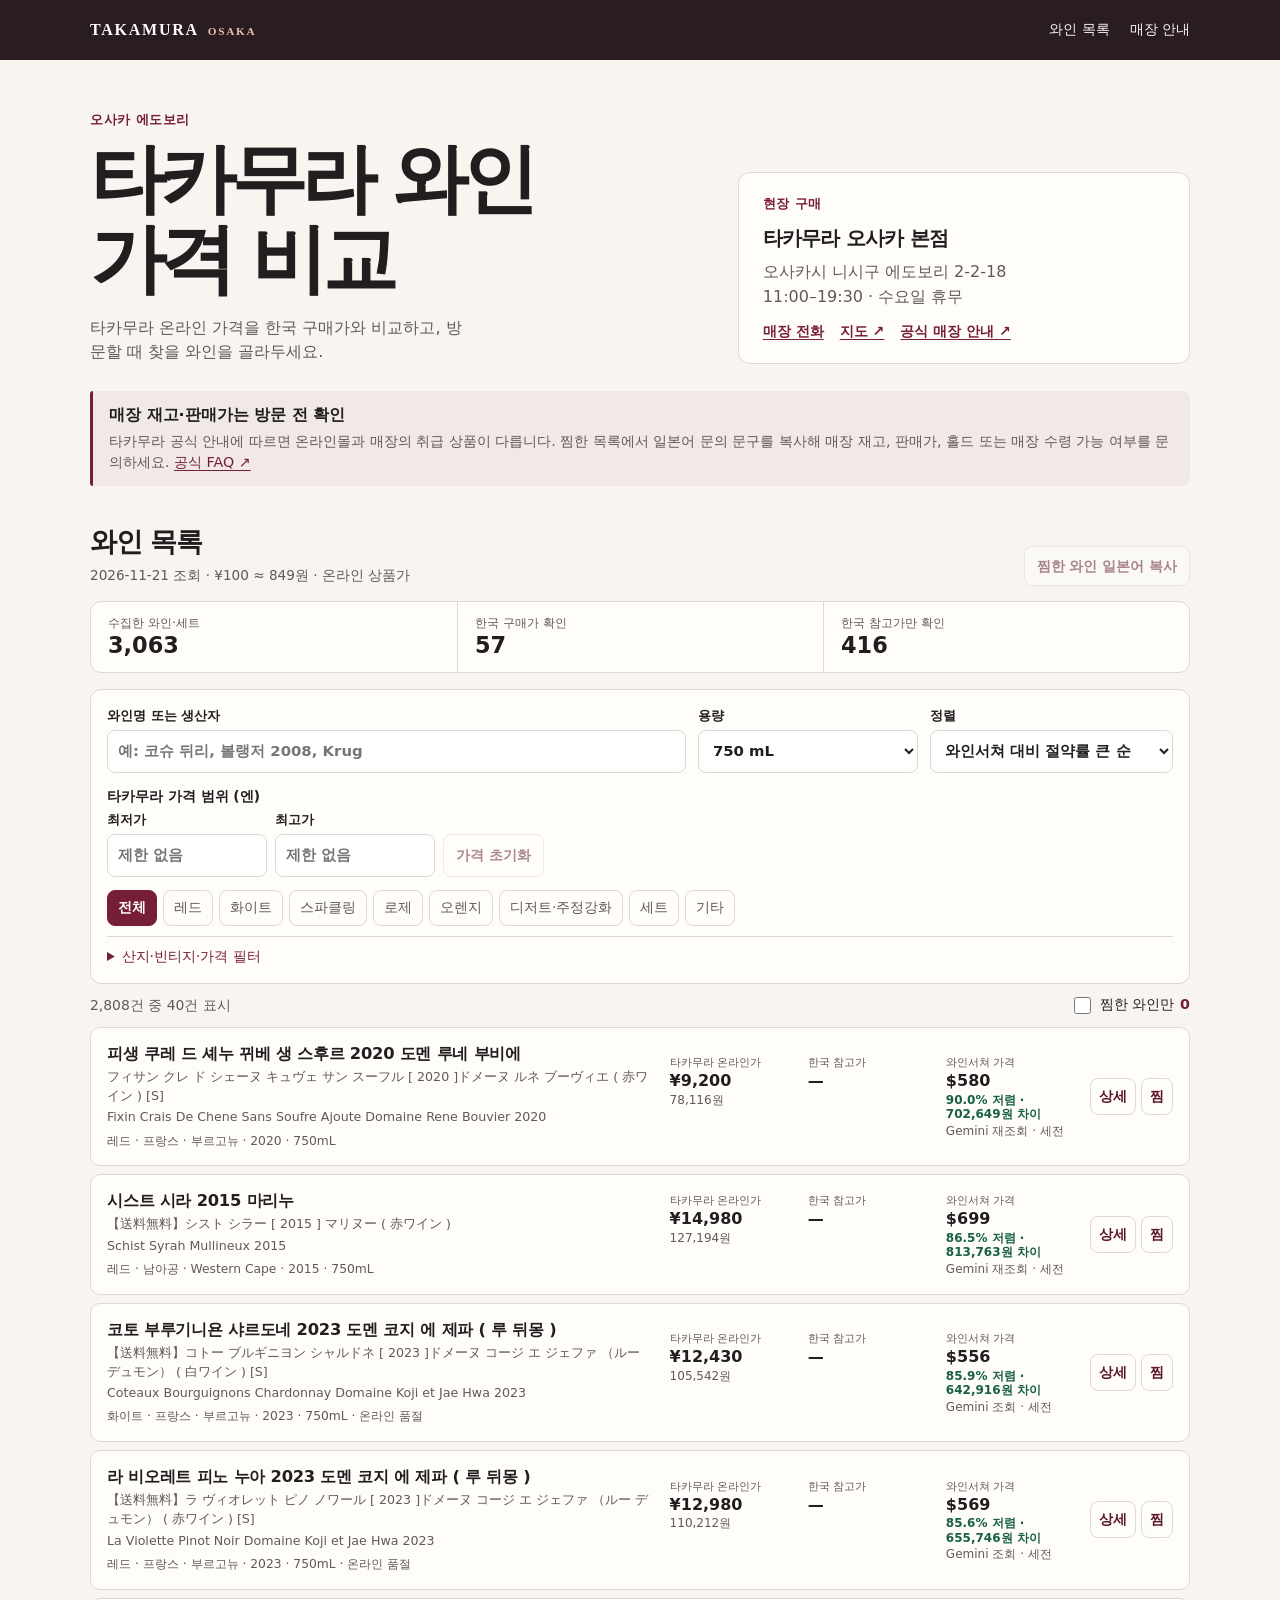
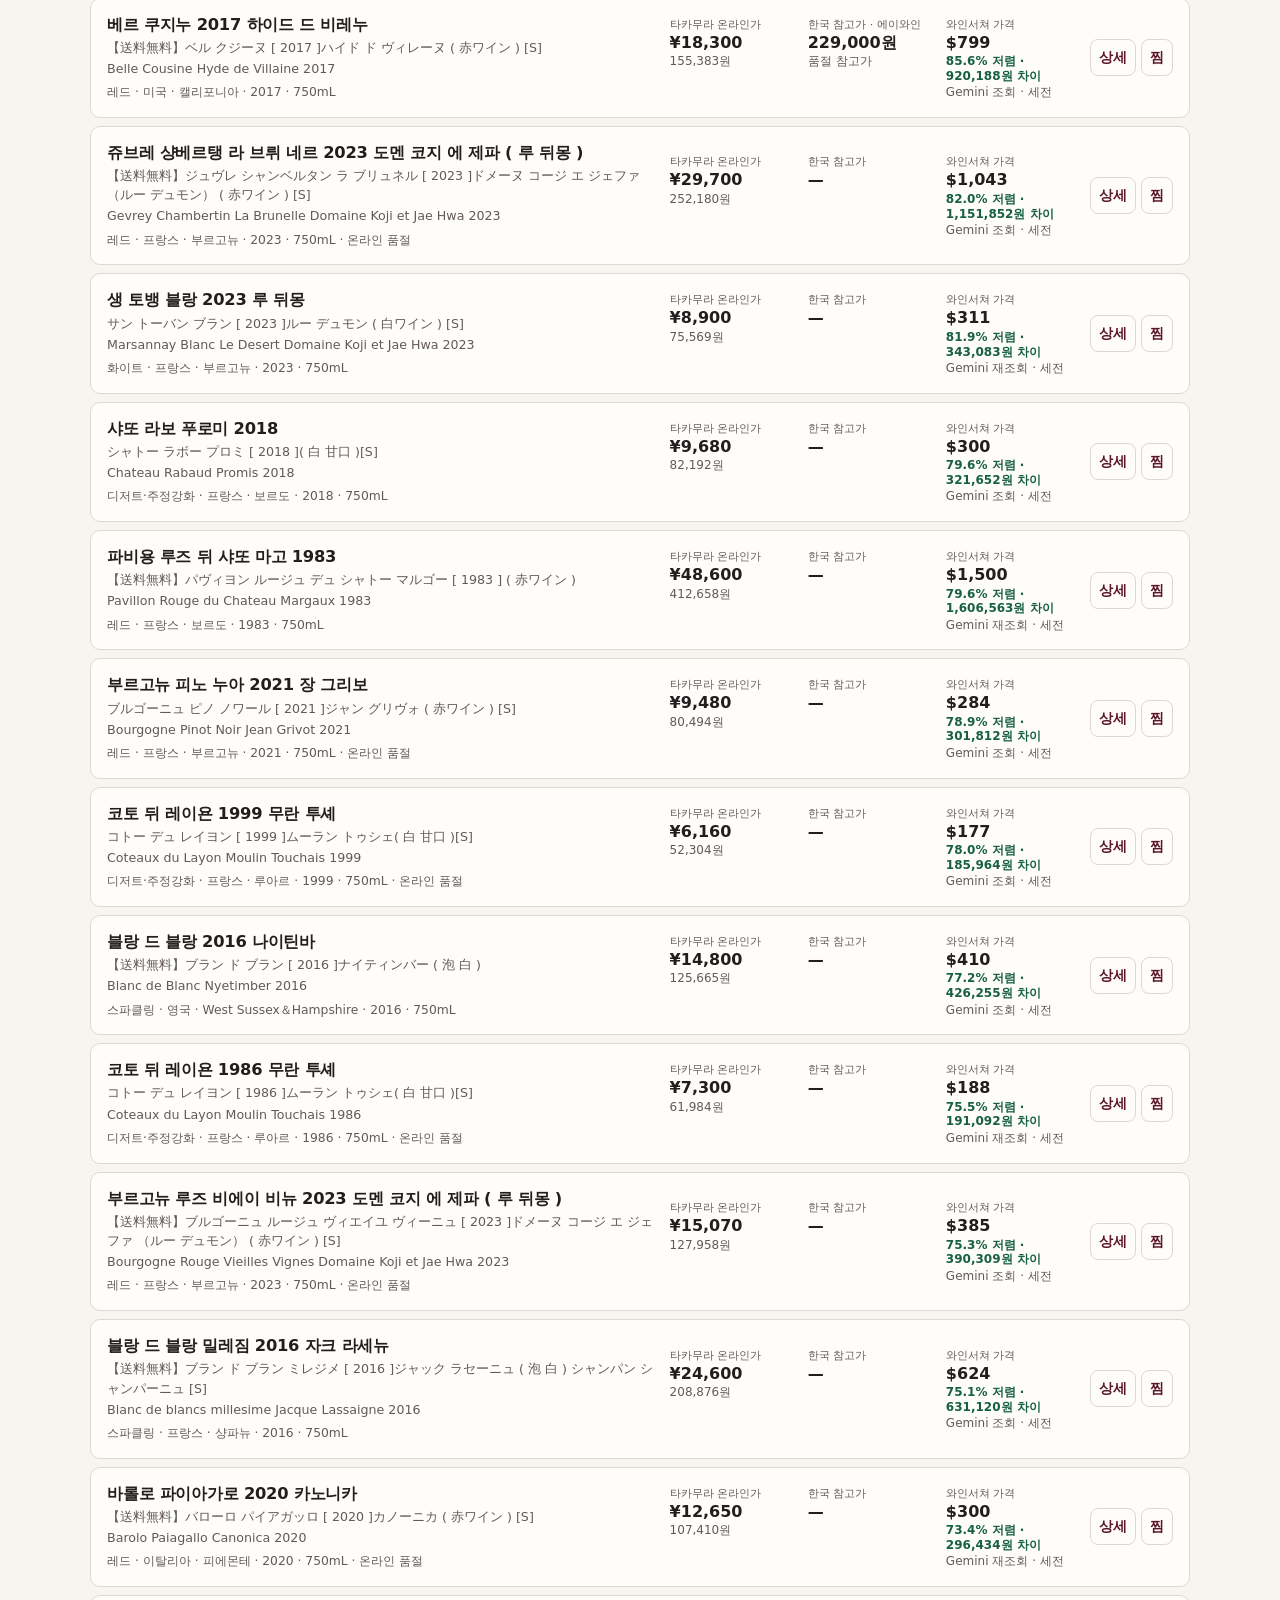
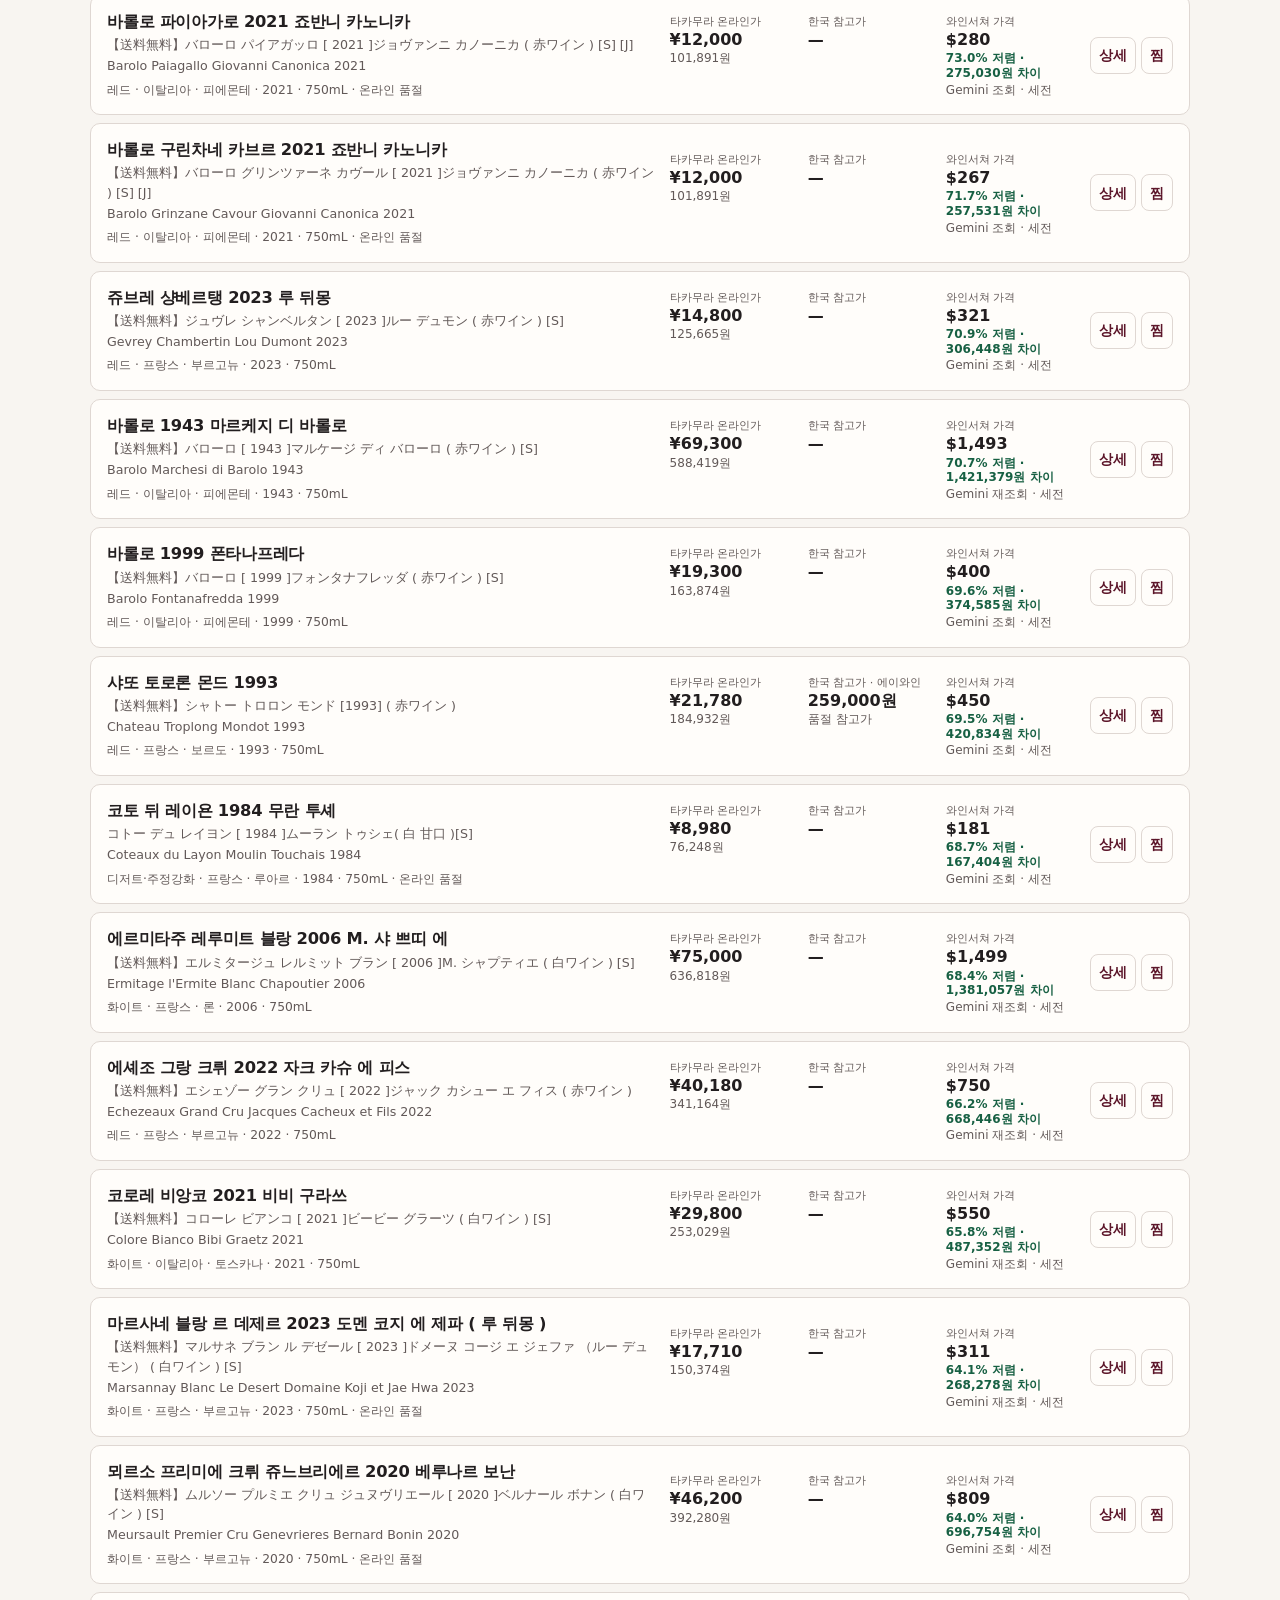
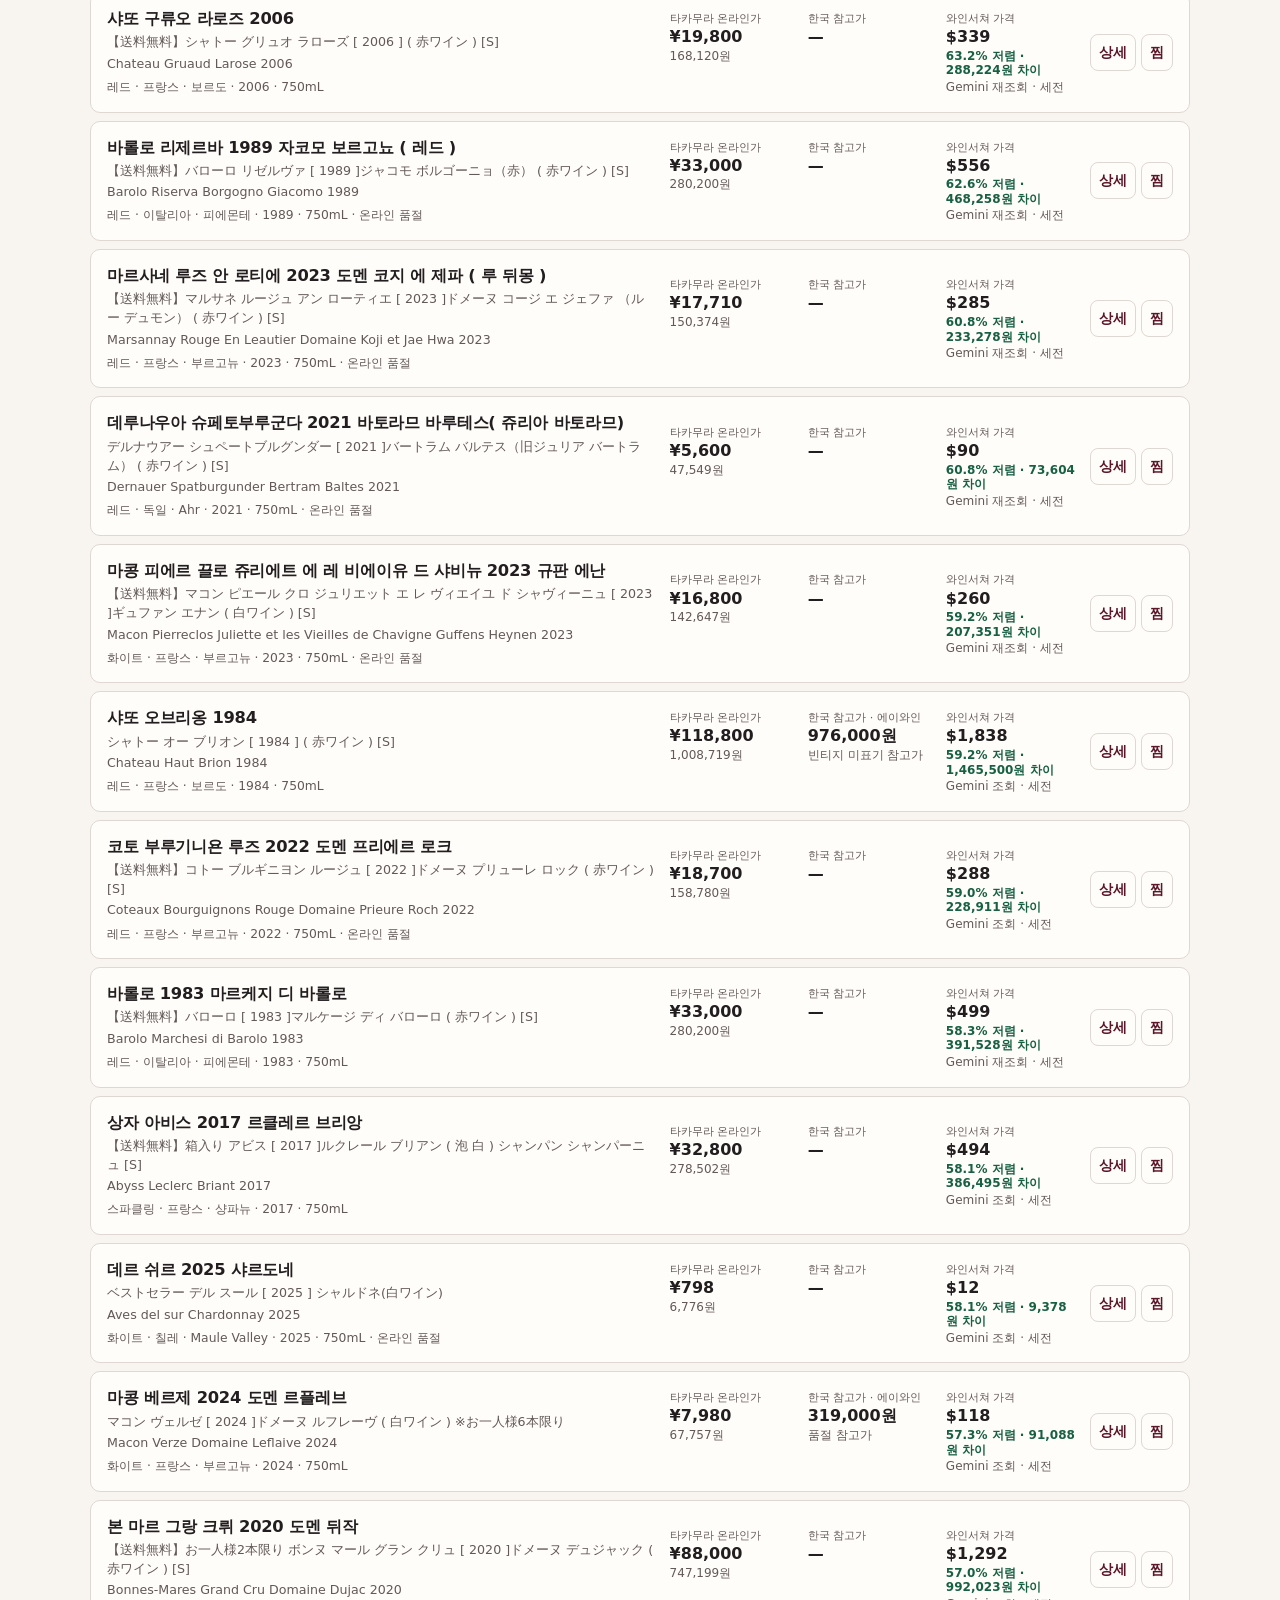
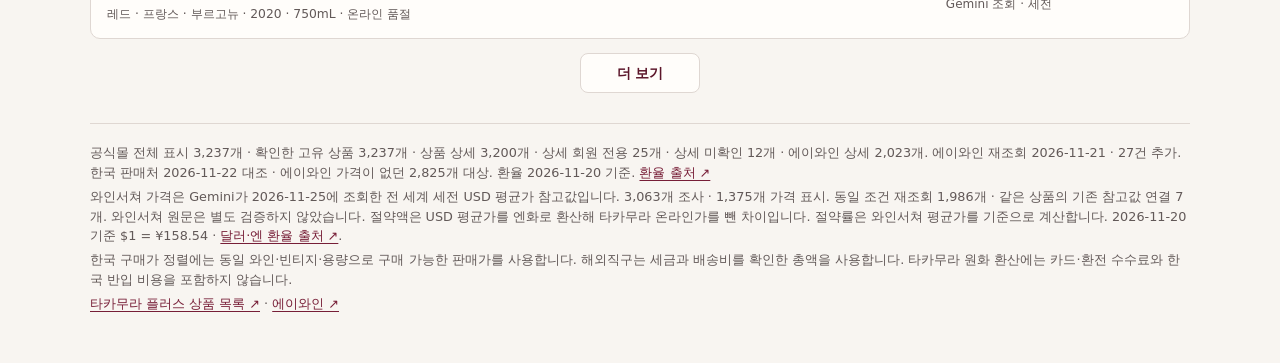
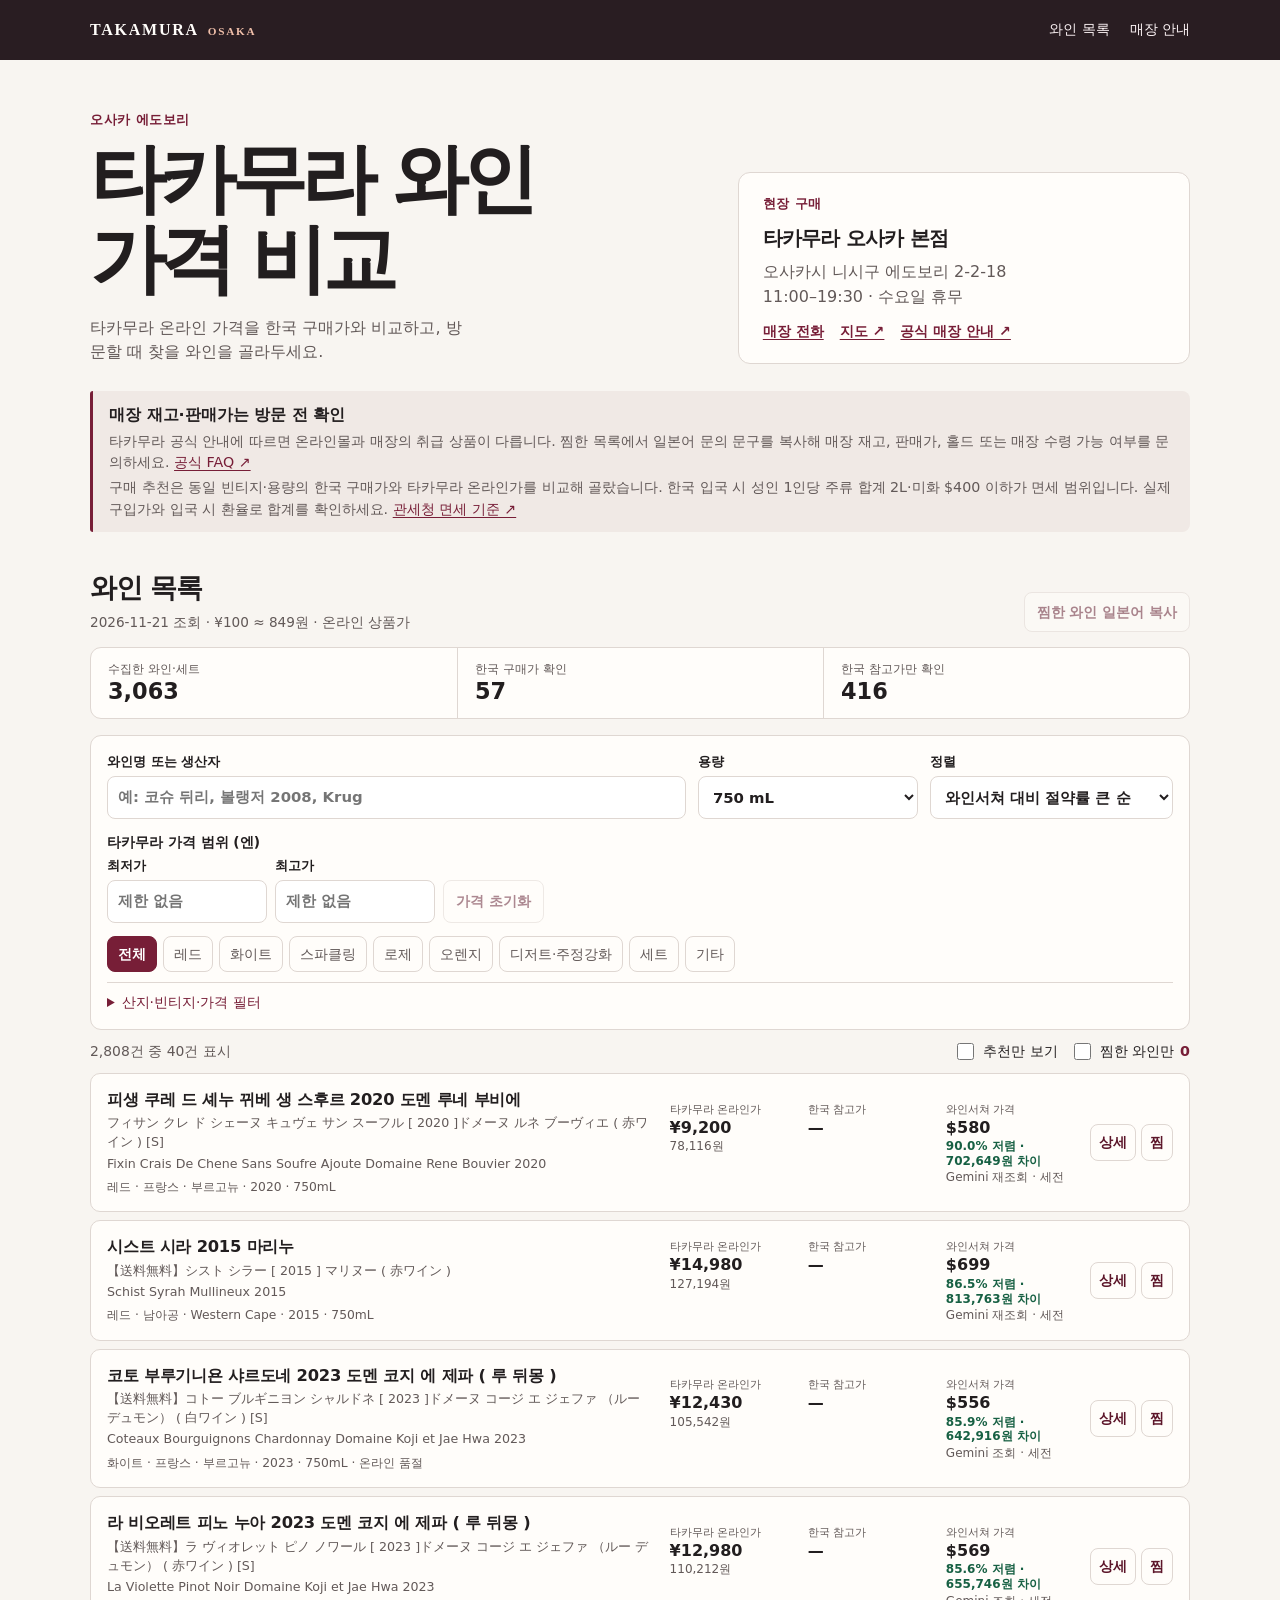
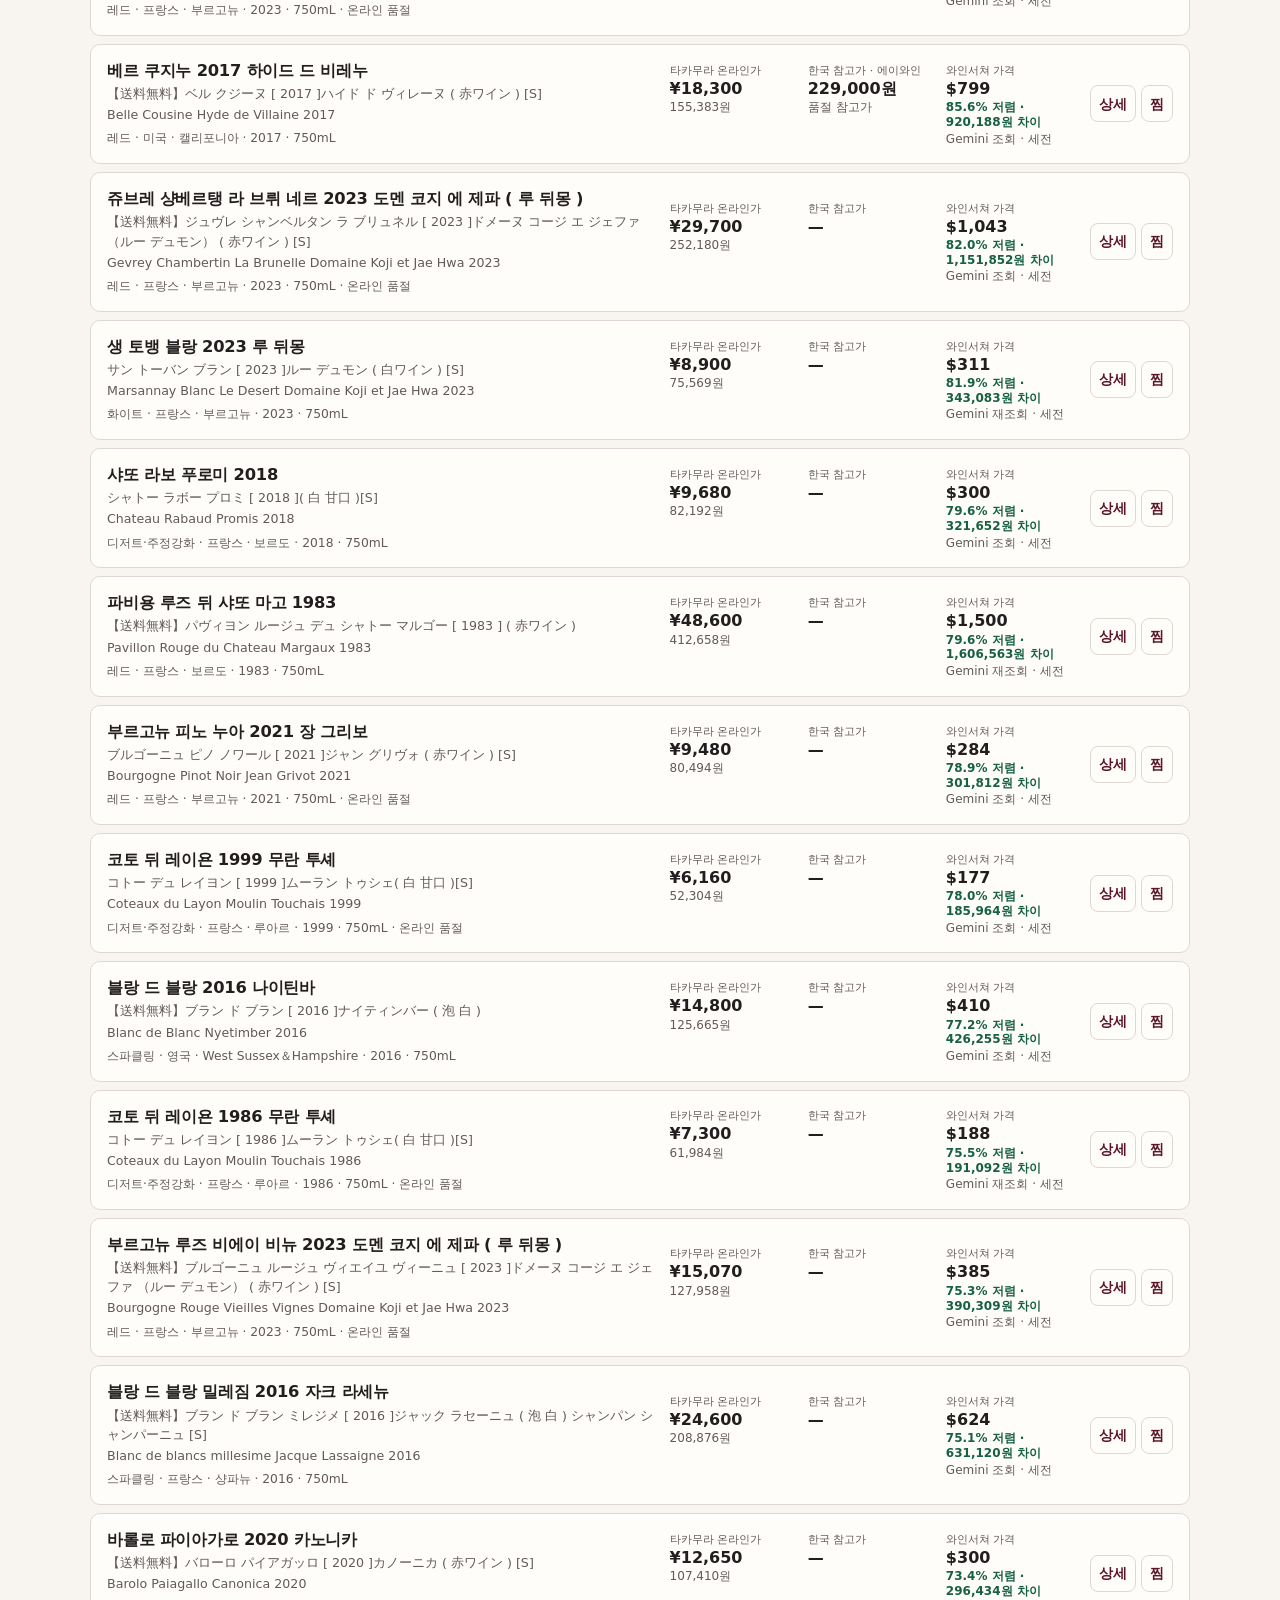
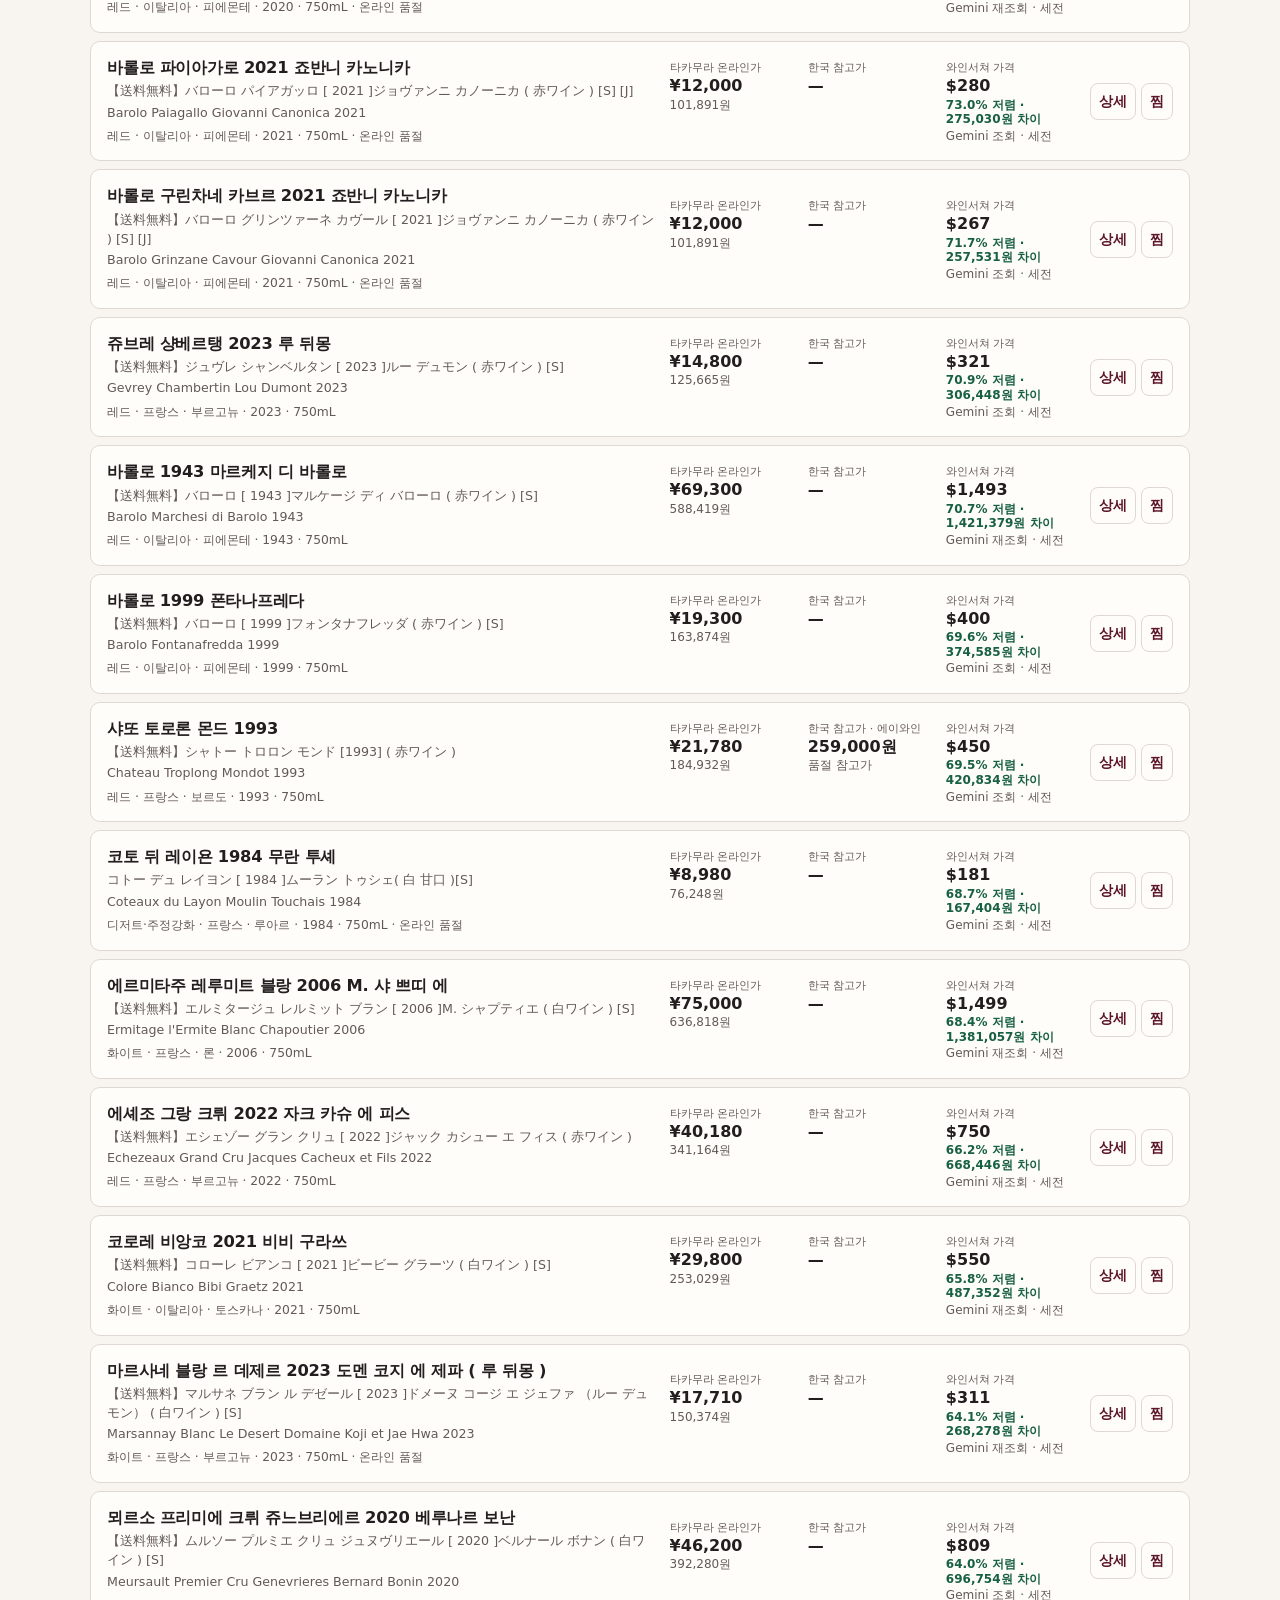
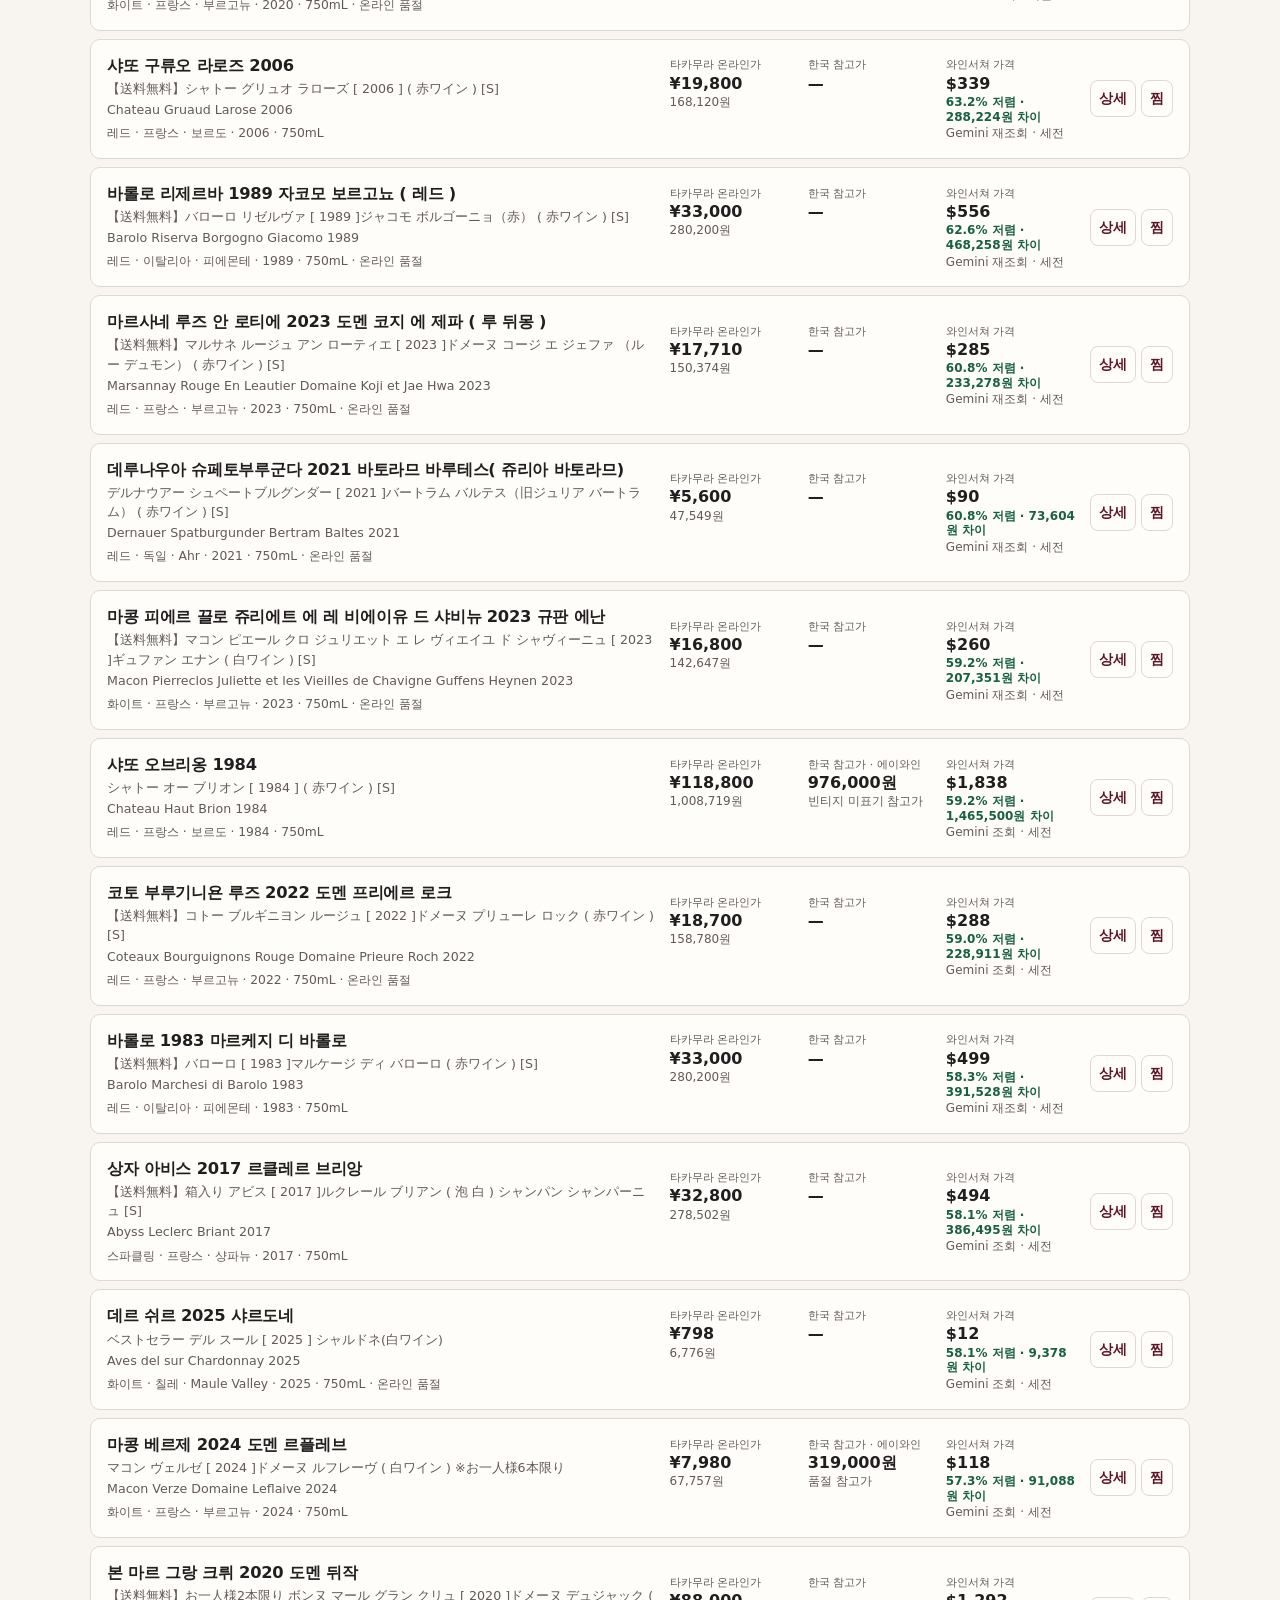
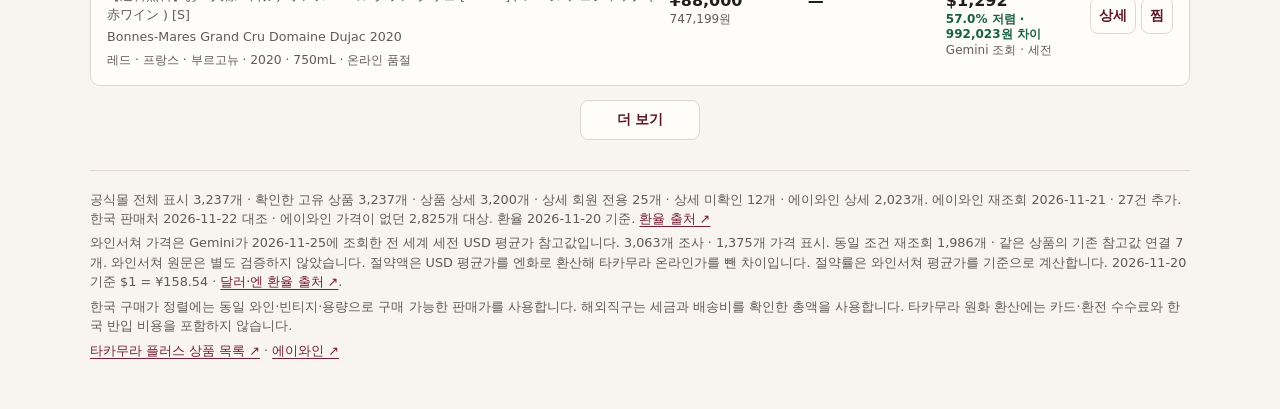
